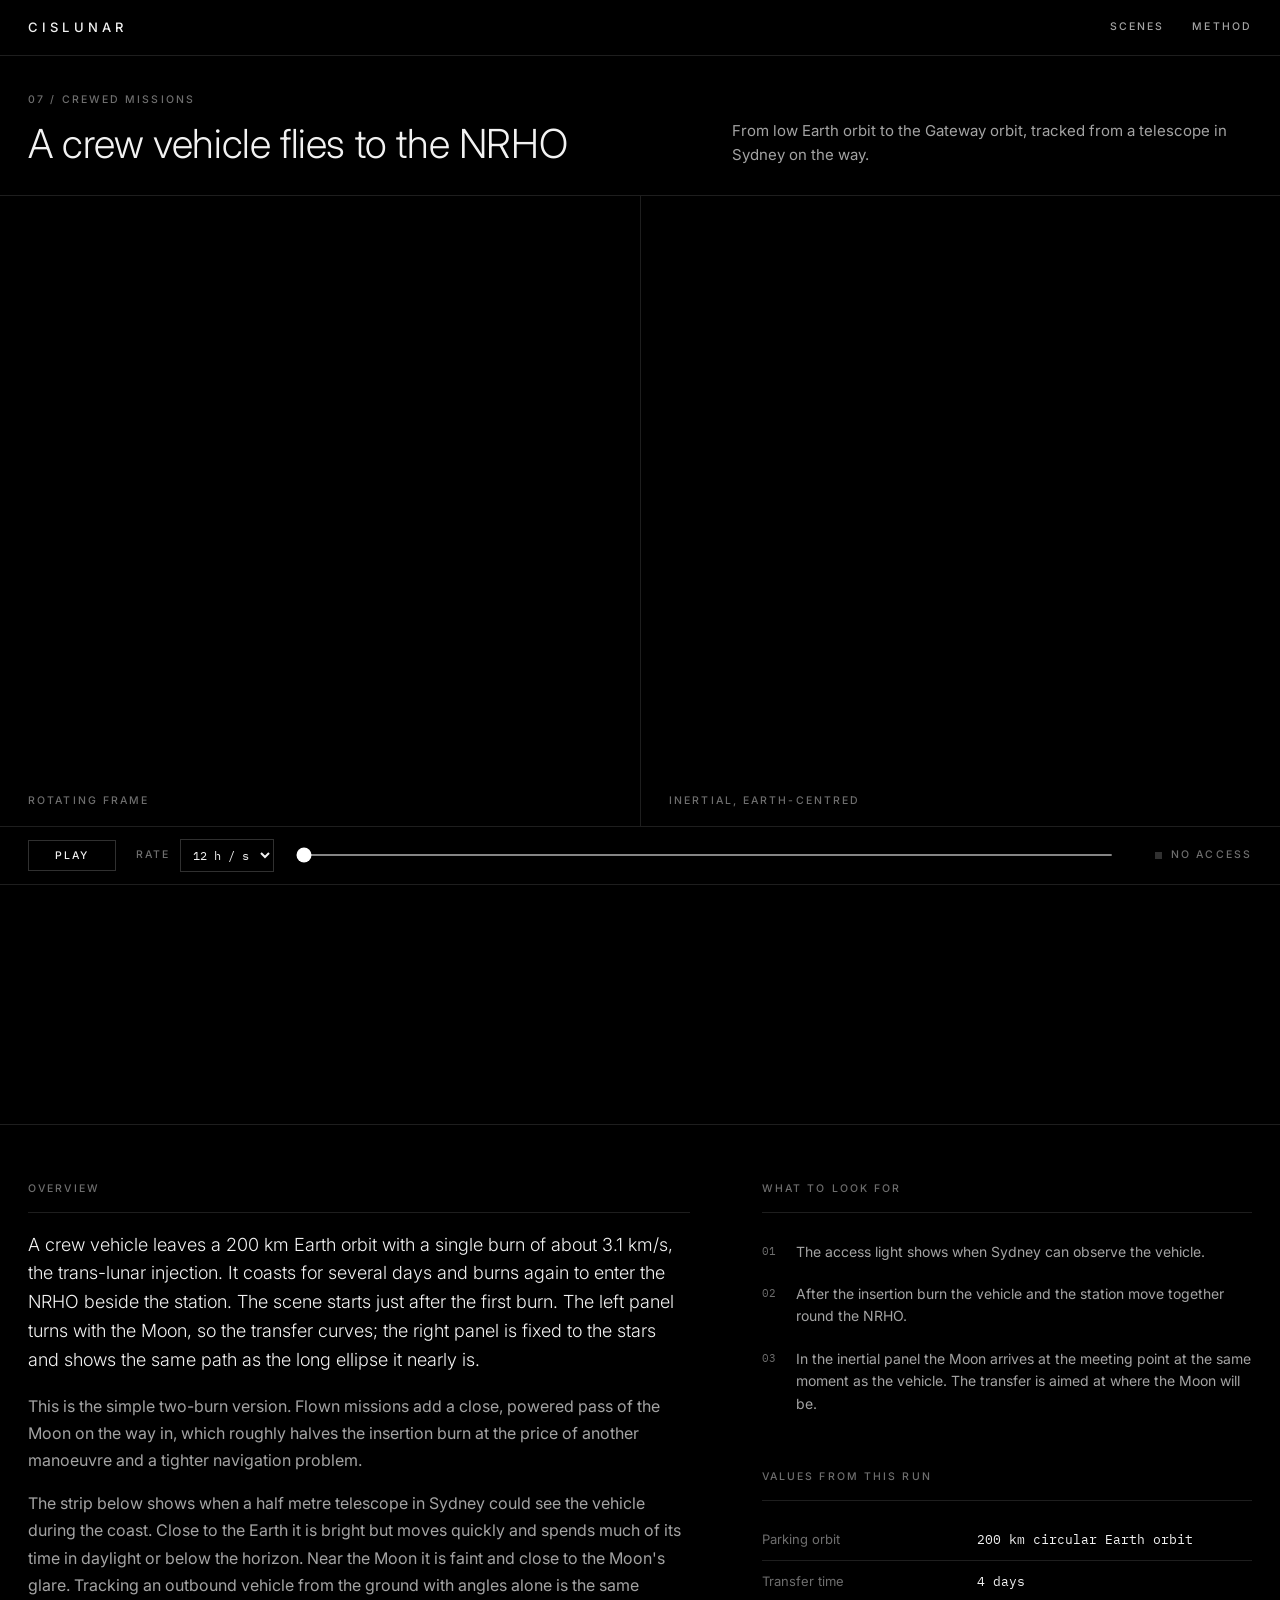
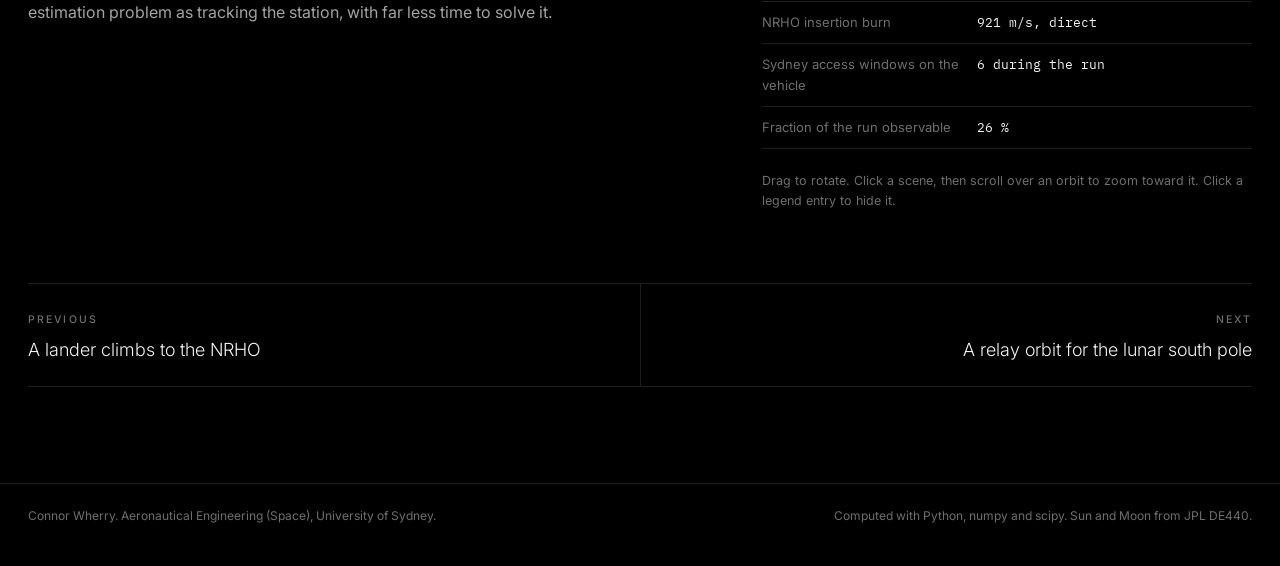
==== site/crew-transfer.html @ cab24c9d "Lander and crew mission examples, results and showcase scenes scripts/artemis_profile.py results: 10" ====
<!DOCTYPE html>
<html lang="en">
<head>
<meta charset="utf-8">
<meta name="viewport" content="width=device-width, initial-scale=1">
<title>A crew vehicle flies to the NRHO | Cislunar</title>
<meta name="description" content="From low Earth orbit to the Gateway orbit, tracked from a telescope in Sydney on the way.">
<link rel="stylesheet" href="assets/showcase.css">

</head>
<body>

<header class="topbar">
  <a class="brand" href="index.html">Cislunar</a>
  <nav class="nav"><a href="index.html#scenes">Scenes</a><a href="index.html#method">Method</a></nav>
</header>
<main>
  <section class="scene-head">
    <div>
      <p class="label">07 / Crewed missions</p>
      <h1>A crew vehicle flies to the NRHO</h1>
    </div>
    <p class="tagline">From low Earth orbit to the Gateway orbit, tracked from a telescope in Sydney on the way.</p>
  </section>
  <section class="stage split"><figure class="view"><figcaption>rotating frame</figcaption><div id="view-3d" class="holder"><div class="plot"></div></div></figure><figure class="view"><figcaption>inertial, Earth-centred</figcaption><div id="view-3d-b" class="holder"><div class="plot"></div></div></figure></section>
  <section class="transport">
    <button id="play-button" class="play" type="button">Play</button>
    <label class="speed"><span class="label">Rate</span>
      <select id="play-speed"><option value="2">2 h / s</option><option value="6">6 h / s</option><option value="12" selected>12 h / s</option><option value="24">1 d / s</option><option value="72">3 d / s</option>
      </select>
    </label>
    <input id="scrubber" type="range" min="0" max="4320" value="0" step="1"
           aria-label="Time">
    <span id="time-readout" class="readout"></span>
    <span id="access-light" class="access-light">no access</span>
  </section>
  <div class="series"><div id="series" class="plot"></div></div>
  <section class="notes">
    <div class="prose"><p class="label">Overview</p><p>A crew vehicle leaves a 200 km Earth orbit with a single burn of about 3.1 km/s, the trans-lunar injection. It coasts for several days and burns again to enter the NRHO beside the station. The scene starts just after the first burn. The left panel turns with the Moon, so the transfer curves; the right panel is fixed to the stars and shows the same path as the long ellipse it nearly is.</p><p>This is the simple two-burn version. Flown missions add a close, powered pass of the Moon on the way in, which roughly halves the insertion burn at the price of another manoeuvre and a tighter navigation problem.</p><p>The strip below shows when a half metre telescope in Sydney could see the vehicle during the coast. Close to the Earth it is bright but moves quickly and spends much of its time in daylight or below the horizon. Near the Moon it is faint and close to the Moon&#x27;s glare. Tracking an outbound vehicle from the ground with angles alone is the same estimation problem as tracking the station, with far less time to solve it.</p></div>
    <div class="side">
      <p class="label">What to look for</p><ol class="look-for"><li><span>The access light shows when Sydney can observe the vehicle.</span></li><li><span>After the insertion burn the vehicle and the station move together round the NRHO.</span></li><li><span>In the inertial panel the Moon arrives at the meeting point at the same moment as the vehicle. The transfer is aimed at where the Moon will be.</span></li></ol>
      <p class="label">Values from this run</p><table class="facts"><tr><th>Parking orbit</th><td>200 km circular Earth orbit</td></tr><tr><th>Transfer time</th><td>4 days</td></tr><tr><th>NRHO insertion burn</th><td>921 m/s, direct</td></tr><tr><th>Sydney access windows on the vehicle</th><td>6 during the run</td></tr><tr><th>Fraction of the run observable</th><td>26 %</td></tr></table>
      <p class="hint">Drag to rotate. Click a scene, then scroll over an orbit to zoom toward it. Click a legend entry to hide it.</p>
    </div>
  </section>
  <nav class="pager">
    <a href="lander-ascent.html"><span class="label">Previous</span>
      <span class="pager-title">A lander climbs to the NRHO</span></a>
    <a href="lunar-relay.html"><span class="label">Next</span>
      <span class="pager-title">A relay orbit for the lunar south pole</span></a>
  </nav>
</main>
<footer class="footer"><span>Connor Wherry. Aeronautical Engineering (Space), University of Sydney.</span><span>Computed with Python, numpy and scipy. Sun and Moon from JPL DE440.</span></footer>
<script type="application/json" id="page-data">{"figures": [{"data": [{"hovertemplate": "Gateway<br>x %{x:.4f}<br>y %{y:.4f}<br>z %{z:.4f} LU<extra><\/extra>", "line": {"color": "#7fb2e5", "width": 2.0}, "meta": {"role": "path", "spacecraft": "Gateway", "stride": 2}, "mode": "lines", "name": "Gateway", "opacity": 0.55, "x": {"dtype": "f8", "bdata": "3jLHwudD8D93fomazkPwPy8nZ2S1Q/A/iflgIJxD8D/DwnfOgkPwP9JQrG5pQ/A/anL/AFBD8D/29nGFNkPwP6KuBPwcQ/A/Umq4ZAND8D+r+42/6ULwPw01hgzQQvA/memhS7ZC8D8t7eF8nELwP2cUR6CCQvA/pjTStWhC8D8KJIS9TkLwP3S5Xbc0QvA/hsxfoxpC8D+nNYuBAELwPwDO4FHmQfA/fW9hFMxB8D/R9A3JsUHwP3I552+XQfA/nRnuCH1B8D9VciOUYkHwP2UhiBFIQfA/XwUdgS1B8D+d/eLiEkHwP0Lq2jb4QPA/PawFfd1A8D9DJWS1wkDwP9s399+nQPA/Vce//IxA8D/Lt74LckDwPyDu9AxXQPA/ClBjADxA8D8JxArmIEDwP3Ix7L0FQPA/ZIAIiOo/8D/UmWBEzz/wP4Zn9fKzP/A/ENTHk5g/8D/bytgmfT/wPyM4KaxhP/A/+Ai6I0Y/8D8+K4yNKj/wP7CNoOkOP/A/3h/4N/M+8D8t0pN41z7wP9yVdKu7PvA/AV2b0J8+8D+JGgnogz7wPz7CvvFnPvA/wEi97Us+8D+OowXcLz7wPwDJmLwTPvA/TLB3j/c98D+DUaNU2z3wP5alHAy/PfA/VKbktaI98D9rTvxRhj3wP2mZZOBpPfA/v4MeYU098D++CivUMD3wP5ksizkUPfA/aeg/kfc88D8oPkrb2jzwP7Yuqxe+PPA/3LtjRqE88D9E6HRnhDzwP4S333pnPPA/GC6lgEo88D9mUcZ4LTzwP70nRGMQPPA/V7gfQPM78D9aC1oP1jvwP9kp9NC4O/A/0h3vhJs78D808ksrfjvwP9qyC8RgO/A/kGwvT0M78D8ULbjMJTvwPxQDpzwIO/A/MP78nuo68D/7LrvzzDrwP/6m4jqvOvA/tXh0dJE68D+St3GgczrwP/93275VOvA/Ws+yzzc68D/90/jSGTrwPzqdrsj7OfA/W0PVsN058D+p322LvznwP2SMeVihOfA/y2T5F4M58D8bhe7JZDnwP44KWm5GOfA/XhM9BSg58D/EvpiOCTnwP/ksbgrrOPA/O3++eMw48D/I14rZrTjwP+FZ1CyPOPA/yymccnA48D/TbOOqUTjwP0hJq9UyOPA/g+b08hM48D/hbMEC9TfwP8oFEgXWN/A/r9vn+bY38D8IGkThlzfwP13tJ7t4N/A/PIOUh1k38D9ICotGOjfwP2+yDPgaN/A/i6wanPs28D99KrYy3DbwPzZf4Lu8NvA/vH6aN5028D8rvuWlfTbwP7NTwwZeNvA/nnY0Wj428D9LXzqgHjbwPzVH1tj+NfA/72gJBN818D8nANUhvzXwP6lJOjKfNfA/XYM6NX818D9H7NYqXzXwP4/EEBM/NfA/eE3p7R418D9ryWG7/jTwP/F7e3veNPA/tak3Lr408D+MmJfTnTTwP2qPnGt9NPA/cNZH9lw08D/ktppzPDTwPzV7luMbNPA//m48Rvsz8D8E342b2jPwPzsZjOO5M/A/wWw4Hpkz8D/nKZRLeDPwPy2ioGtXM/A/RChffjYz8D8QENGDFTPwP6iu93v0MvA/WlrUZtMy8D+qamhEsjLwP1E4tRSRMvA/RR28128y8D+ydH6NTjLwPwKb/TUtMvA/2u060Qsy8D8ezDdf6jHwP++V9d/IMfA/sax1U6cx8D8Ic7m5hTHwP9lMwhJkMfA/UJ+RXkIx8D/c0CidIDHwPzVJic7+MPA/WHG08tww8D+Ms6sJuzDwP2J7cBOZMPA/tzUEEHcw8D+0UGj/VDDwP9I7nuEyMPA/1menthAw8D/XRoV+7i/wPz5MOTnML/A/xuzE5qkv8D9/nimHhy/wP87YaBplL/A/bhSEoEIv8D9yy3wZIC/wP0d5VIX9LvA/s5oM5Nou8D/YraY1uC7wP0oyJHqVLvA/DqmGsXIu8D9wlM/bTy7wPyB4APksLvA/MtkaCQou8D8iPiAM5y3wP9IuEgLELfA/kDTy6qAt8D8T2sHGfS3wP32rgpVaLfA/XzY2Vzct8D+4Cd4LFC3wP/m1e7PwLPA/As0QTs0s8D8q4p7bqSzwPzmKJ1yGLPA/cVusz2Is8D+J7S42PyzwP7PZsI8bLPA/nboz3Pcr8D9vLLkb1CvwP9HMQk6wK/A/7TrSc4wr8D9rF2mMaCvwP3gECZhEK/A/xqWzliAr8D+NoGqI/CrwP46bL23YKvA/FD8ERbQq8D/0NOoPkCrwP5Mo481rKvA/48bwfkcq8D9ovhQjIyrwPzi/ULr+KfA//XqmRNop8D/4pBfCtSnwPwLypTKRKfA/ixhTlmwp8D+i0CDtRynwP+/TEDcjKfA/vN0kdP4o8D/yql6k2SjwPxz6v8e0KPA/aotK3o8o8D+xIADoaijwP2594uRFKPA/x2bz1CAo8D+MozS4+yfwPzz8p47WJ/A/AjtPWLEn8D+6KywVjCfwP/ObQMVmJ/A/7VqOaEEn8D+hORf/GyfwP7sK3Yj2JvA/oaLhBdEm8D921yZ2qybwPxSBrtmFJvA/F3l6MGAm8D/zmox6OibwP+3D5rcUJvA/99KK6O4l8D/MqHoMySXwP/InuCOjJfA/vTRFLn0l8D9OtSMsVyXwP5iRVR0xJfA/YLPcAQsl8D8/BrvZ5CTwP6d38qS+JPA/4PaEY5gk8D8NdXQVciTwPzDlwrpLJPA/JzxyUyUk8D+0cITf/iPwP3p7+17YI/A/A1fZ0bEj8D+//x84iyPwPwl00ZFkI/A/KrTv3j0j8D9WwnwfFyPwP7OielPwIvA/XVvreski8D9h9NCVoiLwP8Z3LaR7IvA/jvECplQi8D+2b1ObLSLwPzsCIYQGIvA/G7ttYN8h8D9WrjswuCHwP/XxjPOQIfA/CJ5jqmkh8D+pzMFUQiHwPwGaqfIaIfA/SSQdhPMg8D/Jix4JzCDwP+Hyr4GkIPA/B37T7Xwg8D/JU4tNVSDwP9Kc2aAtIPA/6oPA5wUg8D/8NUIi3h/wPxLiYFC2H/A/Xrkeco4f8D84732HZh/wPyS5gJA+H/A/z04pjRYf8D8X6nl97h7wPwnHdGHGHvA/5yMcOZ4e8D8lQXIEdh7wP4FhecNNHvA/FsozdiUe8D8hwqMc/R3wPyGTy7bUHfA/3oitRKwd8D9n8UvGgx3wPxkdqTtbHfA/n17HpDId8D/3CqkBCh3wP3F5UFLhHPA/tQPAlrgc8D/GBfrOjxzwPwHeAPtmHPA/Je3WGj4c8D9Sln4uFRzwPw4/+jXsG/A/R09MMcMb8D9ZMXcgmhvwPwpSfQNxG/A/liBh2kcb8D+sDiWlHhvwP3OQy2P1GvA/jhxXFswa8D8eLMq8ohrwP8U6J1d5GvA/q8Zw5U8a8D9/UKlnJhrwP31b0938GfA/bm3xR9MZ8D+tDgamqRnwPyvKE/h/GfA/cS0dPlYZ8D+kyCR4LBnwP4cuLaYCGfA/f/Q4yNgY8D+YskrerhjwP4UDZeiEGPA/pYSK5loY8D8G1r3YMBjwP2iaAb8GGPA/QHdYmdwX8D+7FMVnshfwP8MdSiqIF/A//j/q4F0X8D/VK6iLMxfwP3SUhioJF/A/0y+Ivd4W8D/ntq9EtBbwP17l/7+JFvA/t3l7L18W8D9MNSWTNBbwP1bc/+oJFvA/8zUON98V8D8jDFN3tBXwP9Mr0auJFfA/3WSL1F4V8D8MioTxMxXwPx1xvwIJFfA/yvI+CN4U8D/H6gUCsxTwP8o3F/CHFPA/jrt10lwU8D/UWiSpMRTwP279JXQGFPA/PY59M9sT8D84+y3nrxPwP241Oo+EE/A/DzGlK1kT8D9r5XG8LRPwP/lMo0ECE/A/XGU8u9YS8D9jL0ApqxLwPxWvsYt/EvA/ruuT4lMS8D+m7+ktKBLwP7fItm38EfA/3of9odAR8D9jQcHKpBHwP9oMBeh4EfA/KAXM+UwR8D+ISBkAIRHwP4747/r0EPA/LzpT6sgQ8D+8NUbOnBDwP/EWzKZwEPA/8Qzoc0QQ8D9MSp01GBDwPwkF7+vrD/A/03bglr8P8D/G3HQ2kw/wP3p3r8pmD/A/EIuTUzoP8D89XyTRDQ/wP0k/ZUPhDvA/FXpZqrQO8D8iYgQGiA7wP5BNaVZbDvA/LZaLmy4O8D9umW7VAQ7wP3+4FQTVDfA/QViEJ6gN8D9R4b0/ew3wPxHAxUxODfA/qWSfTiEN8D8OQ05F9AzwPwjT1TDHDPA/OJA5EZoM8D8d+nzmbAzwPxqUo7A/DPA/euWwbxIM8D93eagj5QvwP0Lfjcy3C/A/A6pkaooL8D/jcDD9XAvwPxPP9IQvC/A/yWO1AQIL8D9R0nVz1ArwPwnCOdqmCvA/bN4ENnkK8D8S19qGSwrwP7pfv8wdCvA/TzC2B/AJ8D/nBMM3wgnwP86d6VyUCfA/pL8td2YJ8D9rM5OGOAnwP1PGHYsKCfA/5EnRhNwI8D//k7FzrgjwP+d+wleACPA/RekHMVII8D8utoX/IwjwPy3NP8P1B/A/RBo6fMcH8D/0jXgqmQfwP0cd/81qB/A/08HRZjwH8D/DefT0DQfwP99Ha3jfBvA/kDM68bAG8D/pSGVfggbwP66Y8MJTBvA/XTjgGyUG8D8yQjhq9gXwPzDV/K3HBfA/KBUy55gF8D/BKtwVagXwP31D/zk7BfA/wJGfUwwF8D/cTMFi3QTwPw+xaGeuBPA/kf+ZYX8E8D+YfllRUATwP1x5qzYhBPA/IUCUEfID8D85KBjiwgPwPxeMO6iTA/A/hMsCZGQD8D9dS3IVNQPwP7N1jrwFA/A/2LlbWdYC8D9mjN7rpgLwP0ZnG3R3AvA/uMkW8kcC8D9cONVlGALwPzc9W8/oAfA/v2etLrkB8D/iTNCDiQHwPw6HyM5ZAfA/OraaDyoB8D/zf0tG+gDwP1+P33LKAPA/SpVblZoA8D8tSMStagDwPztkHrw6APA/Y6tuwAoA8D/CynN1tf/vP4G/CVZV/+8/0duoIvX+7z9G0lrblP7vP0phKYA0/u8/K1MeEdT97z8vfkOOc/3vP6DEovcS/e8/2BRGTbL87z90aTePUfzvP7jJgL3w++8/Dkks2I/77z9RB0TfLvvvP+ww0tLN+u8/4/7gsmz67z/stnp/C/rvP36rqTiq+e8/6Dt43kj57z9l1PBw5/jvPzDuHfCF+O8/nA8KXCT47z8rzL+0wvfvP6PESfpg9+8/JKeyLP/27z9BLwVMnfbvPxYmTFg79u8/XWKSUdn17z+FyOI3d/XvP8lKSAsV9e8/QunNy7L07z/7sX55UPTvPwnBZRTu8+8/lkCOnIvz7z/6aAMSKfPvP8WA0HTG8u8/H90AxWPy7z/s4Z8CAfLvP3gBuS2e8e8/y7xXRjvx7z/Bo4dM2PDvPxlVVEB18O8/kX7JIRLw7z8A3fLwru/vP2w83K1L7+8/KXiRWOju7z/veh7xhO7vP/8+j3ch7u8/Ns7v673t7z8xQkxOWu3vP2XEsJ727O8/PY4p3ZLs7z8y6cIJL+zvP+suiSTL6+8/UsmILWfr7z+rMs4kA+vvP7D1ZQqf6u8/n61c3jrq7z9TBr+g1unvP628mVFy6e8/up758A3p7z9ri+t+qejvP/FyfPtE6O8/zla5ZuDn7z/5Sa/Ae+fvP/hwawkX5+8/AAL7QLLm7z8dRWtnTebvP06UyXzo5e8/rVsjgYPl7z+WGYZ0HuXvP8he/1a55O8/i86cKFTk7z/THmzp7uPvP2MYe5mJ4+8/7ZbXOCTj7z8xiY/HvuLvPxvxsEVZ4u8/1+NJs/Ph7z8CimgQjuHvP1ggG10o4e8/R/dvmcLg7z88c3XFXODvP9YMOuH23+8/B1HM7JDf7z9B4TroKt/vP55zlNPE3u8/FdPnrl7e7z+k30N6+N3vP4qOtzWS3e8/dupR4Svd7z+4EyJ9xdzvP3pANwlf3O8/6byghfjb7z9o623ykdvvP7ZErk8r2+8/G1hxncTa7z+Gy8bbXdrvP0Vcvgr32e8/Dd9nKpDZ7z8BQNM6KdnvPxeDEDzC2O8/SsQvLlvY7z/YN0ER9NfvP4oqVeWM1+8//AF8qiXX7z/nPMZgvtbvP3VzRAhX1u8/i1cHoe/V7z8etR8riNXvP4BynqYg1e8/pZCUE7nU7z9yKxNyUdTvP/V5K8Lp0+8/487uA4LT7z99mW43GtPvP1JlvFyy0u8/3Nrpc0rS7z/ovwh94tHvP//3Knh60e8/3IRiZRLR7z/vhsFEqtDvP+A9WhZC0O8/Iwk/2tnP7z99aIKQcc/vP5r8NjkJz+8/lIdv1KDO7z987T5iOM7vP900uOLPze8/xYfuVWfN7z+oNPW7/szvP7iu3xSWzO8/0o7BYC3M7z9HlK6fxMvvP7qlutFby+8/E9L59vLK7z+BUYAPisrvP4mGYhshyu8/HP+0GrjJ7z+ydYwNT8nvP2bS/fPlyO8/CSweznzI7z+byQKcE8jvP0skwV2qx+8/VuhuE0HH7z/P9iG918bvPzln8Fpuxu8/WInw7ATG7z8g5zhzm8XvP85G4O0xxe8/Fa39XMjE7z9iX6jAXsTvPy3m9xj1w+8/Sw8EZovD7z/+8OSnIcPvP0rtst63wu8/mLSGCk7C7z8tSXkr5MHvP6wCpEF6we8/+JEgTRDB7z9eBQlOpsDvPw3Nd0Q8wO8/uL+HMNK/7z90H1QSaL/vP8Ce+On9vu8/BWeRt5O+7z+WHjt7Kb7vP0XvEjW/ve8/Y4025VS97z9tP8SL6rzvP27m2iiAvO8/HAeavBW87z+G0yFHq7vvP0I1k8hAu+8/EdgPQda67z+MNbqwa7rvPw6ktRcBuu8/YWMmdpa57z8YrDHMK7nvP/i//RnBuO8/9fuxX1a47z+n63ad67fvPyhedtOAt+8/S3zbARa37z+V4dIoq7bvP4y3ikhAtu8/hNIyYdW17z8u0fxyarXvP1Q/HH7/tO8/ALzGgpS07z/kIjSBKbTvP9O4nnm+s+8/4FtDbFOz7z93u2FZ6LLvP1GSPEF9su8/8OYZJBKy7z/GUkMCp7HvP5dQBtw7se8/EpK0sdCw7z9WXaSDZbDvPzr2MFL6r+8/rhC7HY+v7z8JT6nmI6/vP4bOaK24ru8/M8Ntck2u7z9yIzQ24q3vPy1lQPl2re8/2FQgvAut7z/t/2t/oKzvPwa8xkM1rO8/Jk3gCcqr7z9GLXbSXqvvP+j6VJ7zqu8/5RVaboiq7z9VbHVDHarvP5GCqx6yqe8/v70XAUep7z+i9e7r26jvP/xgguBwqO8/EeNC4AWo7z/4ycTsmqfvP3wTxAcwp+8/rkUpM8Wm7z+1+Q5xWqbvPww0yMPvpe8/t6fnLYWl7z9LE0iyGqXvPyPcFVSwpO8/py3aFkak7z/l0of+26PvPw8kig9yo+8/o1/WTgij7z996f/BnqLvP7f2T281ou8/BFHhXcyh7z/c9cCVY6HvP2uQFCD7oO8/Tu9HB5Og7z/X5UJXK6DvPzhHqR3En+8/NBgnal2f7z9HcctO957vP3AZdeCRnu8/iXdUNy2e7z/TH4dvyZ3vP/X80almne8/isR/DAWd7z/s9mnEpJzvP+HbMgZGnO8/EGW2D+mb7z9P8LUpjpvvPzWkvqk1m+8/z/5B9N+a7z8BNsp+jZrvPzSaHdI+mu8/c9MCjPSZ7z8XfCpgr5nvP3uajBdwme8/JCRWjTeZ7z+Fk26oBpnvP0Oo0VDemO8/qIijYL+Y7z8LpRaSqpjvP9sFuGygmO8/3oPhNaGY7z/k3B/orJjvP27S4zPDmO8/v55MieOY7z/zwWgoDZnvP53KCTQ/me8/vGKJw3iZ7z/wNiHxuJnvP3Uu8eP+me8/yZvu1Uma7z/3Co4WmZrvPwIRIAvsmu8/Ycq+LUKb7z/ol3ULm5vvP6pqF0L2m+8/6kEMflOc7z/p1D54spzvP11WPvQSne8/zT2bvnSd7z9Vkn6r153vP7VUd5U7nu8/aP13XKCe7z+Bmv3kBZ/vP1heWhdsn+8/Tgce39Kf7z8iPJcqOqDvP5qvaeqhoO8/N4U1EQqh7z/6BE2TcqHvPx4vdmbboe8/7Sm2gUSi7z+B3yTdraLvPxNtx3EXo+8/W0JwOYGj7z8MAKQu66PvP55TgkxVpO8/XSuyjr+k7z/buVDxKaXvP6/c4nCUpe8/yIRICv+l7z/s1bG6aabvP7e3lX/Upu8/FaepVj+n7z/xlNo9qqfvP3+vRjMVqO8/5/A3NYCo7z8xXR9C66jvP4nSkFhWqe8/IFw/d8Gp7z+a8vmcLKrvPyWfqMiXqu8/WfJJ+QKr7z+wxPAtbqvvP284wmXZq+8/3vHzn0Ss7z+og8rbr6zvPxkFmBgbre8/Ls+6VYat7z9UXJyS8a3vP3lEsM5cru8/8FRzCciu7z/Lv2pCM6/vP0BfI3mer+8/lQwxrQmw7z9vBy7edLDvP5VqugvgsO8/C7B7NUux7z+KPxxbtrHvP64HS3whsu8/IiG7mIyy7z9MeiOw97LvP5CJPsJis+8/rQfKzs2z7z8zsIbVOLTvP9cGONajtO8/VCKk0A617z8gfJPEebXvP/7D0LHkte8/i7YomE+27z+n+Gl3urbvP0D1ZE8lt+8/oL3rH5C37z+e7NHo+rfvP0iM7KlluO8/qf0RY9C47z/04RkUO7nvP38F3bylue8/mk01XRC67z9ipv30errvP4DyEYTluu8/IfxOClC77z84Z5KHurvvP7+kuvskvO8/n+amZo+87z8nFDfI+bzvP6nASyBkve8/rCHGbs697z8IBoizOL7vP6rNc+6ivu8/CGJsHw2/7z8tL1VGd7/vPy8dEmPhv+8/5YmHdUvA7z/HQpp9tcDvP0GAL3sfwe8/mOAsbonB7z8iY3hW88HvP+tj+DNdwu8/ppeTBsfC7z/2BzHOMMPvP/0PuIqaw+8/BFkQPATE7z881yHibcTvP4TG1HzXxO8/N6gRDEHF7z+MQMGPqsXvPwKUzAcUxu8/HeUcdH3G7z8+spvU5sbvP6+zMilQx+8/ytnLcbnH7z9HS1GuIsjvP4Bjrd6LyO8/xLDKAvXI7z+X8pMaXsnvP7UY9CXHye8/0EHWJDDK7z8NuiUXmcrvP+D5zfwBy+8/46S61WrL7z/IiNeh08vvP1ycEGE8zO8/o/5RE6XM7z/t9Ye4Dc3vP/funlB2ze8/AXyD297N7z/SUyJZR87vPyNRaMmvzu8/VXJCLBjP7z9H2J2BgM/vP9XFZ8noz+8/MZ+NA1HQ7z9D6fwvudDvPyVJo04h0e8/moNuX4nR7z+SfExi8dHvP7E2K1dZ0u8/0NL4PcHS7z97j6MWKdPvP2PIGeGQ0+8/1PVJnfjT7z/brCJLYNTvP4+ekurH1O8/rpeIey/V7z9AgPP9ltXvPz1bwnH+1e8/MUbk1mXW7z/ueEgtzdbvPzxF3nQ01+8/lhaVrZvX7z/bcVzXAtjvPwv1I/Jp2O8/9Vbb/dDY7z/nZnL6N9nvP08M2eee2e8/bEb/xQXa7z+WLNWUbNrvP5ntSlTT2u8/hc9QBDrb7z91L9ekoNvvP1KBzjUH3O8/mk8nt23c7z8pO9Io1NzvPwb7v4o63e8/M1zh3KDd7z+CQScfB97vP16jglFt3u8/oY/kc9Pe7z9bKT6GOd/vP6CogIif3+8/Q1qdegXg7z+cn4Vca+DvP4LuKi7R4O8/bdF+7zbh7z/T5nKgnOHvPyzh+EAC4u8/x4YC0Wfi7z+YsYFQzeLvPxNPaL8y4+8/BWCoHZjj7z9t+DNr/ePvP1w//adi5O8/0W7208fk7z+W0xHvLOXvPxzNQfmR5e8/Wc148vbl7z+fWKnaW+bvP3UFxrHA5u8/ZXzBdyXn7z/Rd44siufvP9DDH9Du5+8/ij5oYlPo7z+U11rjt+jvP+6P6lIc6e8/7XkKsYDp7z8Tua395OnvP/KBxzhJ6u8/CBpLYq3q7z+n1yt6EevvP9IhXYB16+8/JnDSdNnr7z+8Sn9XPezvPxBKVyih7O8/4hZO5wTt7z8ealeUaO3vP7wMZy/M7e8/oNdwuC/u7z98s2gvk+7vP6mYQpT27u8/B4/y5lnv7z/SrWwnve/vP/kbpVUg8O8/sA+QcYPw7z9NziF75vDvPzysTnJJ8e8/6wwLV6zx7z+pYkspD/LvP44uBOlx8u8/XwAqltTy7z96drEwN/PvP7s9j7iZ8+8/ZxG4Lfzz7z8UuyCQXvTvP5USvt/A9O8/4v2EHCP17z8AcWpGhfXvP+xtY13n9e8/gQRlYUn27z9gUmRSq/bvP9SCVjAN9+8/uc4w+2737z9bfOiy0PfvP1rfclcy+O8/tFjF6JP47z/0VtVm9fjvP6BVmNFW+e8/Vt0DKbj57z+2gw1tGfrvP07rqp16+u8/f8PRutv67z9syHfEPPvvP+HCkrqd++8/Q4gYnf777z94+v5rX/zvP9oHPCfA/O8/HqvFziD97z9D65Figf3vP4TbluLh/e8/PpvKTkL+7z/iVSOnov7vP+JCl+sC/+8/m6UcHGP/7z9Azak4w//vP2SKmqARAPA/bHHamkEA8D/V1A+LcQDwP3rzNXGhAPA/6hFITdEA8D9yekEfAQHwPyt9HecwAfA/uW/XpGAB8D9brWpYkAHwP+KW0gHAAfA/rJIKoe8B8D+RDA42HwLwP+V12MBOAvA/Z0VlQX4C8D8996+3rQLwP+0MtCPdAvA/Tg1thQwD8D+JhNbcOwPwPwwE7ClrA/A/gSKpbJoD8D/NewmlyQPwPwGxCNP4A/A/VWii9icE8D8jTdIPVwTwP9oPlB6GBPA/+2XjIrUE8D8OCrwc5ATwP5e7GQwTBfA/FD/48EEF8D/wXVPLcAXwP3fmJpufBfA/06tuYM4F8D/8hSYb/QXwP95RSssrBvA/NfHVcFoG8D9xSsULiQbwP8FIFJy3BvA/D9y+IeYG8D/y+MCcFAfwP6mYFg1DB/A/F7m7cnEH8D+1XKzNnwfwP5SK5B3OB/A/Tk5gY/wH8D8EuBueKgjwP1bcEs5YCPA/XtRB84YI8D+ovaQNtQjwPyy6Nx3jCPA/SvD2IREJ8D+/it4bPwnwP6W46gptCfA/Z60X75oJ8D++oGHIyAnwP6vOxJb2CfA/bXc9WiQK8D9+38cSUgrwP4xPYMB/CvA/cBQDY60K8D8of6z62grwP9HkWIcIC/A/np4ECTYL8D/PCax/YwvwP7OHS+uQC/A/xn3fS74L8D99VWSh6wvwP0B81usYDPA/dWMyK0YM8D9zgHRfcwzwP4FMmYigDPA/zESdps0M8D9k6ny5+gzwPzTCNMEnDfA/AFXBvVQN8D9aLx+vgQ3wP6LhSpWuDfA/AABBcNsN8D9aIv4/CA7wP1XkfgQ1DvA/TeW/vWEO8D9PyL1rjg7wPxU0dQ67DvA/BdPipecO8D8jUwMyFA/wPxVm07JAD/A/GcFPKG0P8D8CHXWSmQ/wPzI2QPHFD/A/lcytRPIP8D+co7qMHhDwPzmCY8lKEPA/1zKl+nYQ8D9Wg3wgoxDwPwdF5jrPEPA/pEzfSfsQ8D9LcmRNJxHwP3mRckVTEfA/A4kGMn8R8D84Ox0TqxHwP72Ns+jWEfA/eGnGsgIS8D+eulJxLhLwP61wVSRaEvA/aH7Ly4US8D/R2bFnsRLwPyR8BfjcEvA/1WHDfAgT8D+Jiuj1MxPwPxL5cWNfE/A/bbNcxYoT8D+6wqUbthPwPzszSmbhE/A/UBRHpQwU8D9ueJnYNxTwPyN1PgBjFPA/CyMzHI4U8D/PnXQsuRTwPyMEADHkFPA/vHfSKQ8V8D9UHekWOhXwP6AcQfhkFfA/TqDXzY8V8D8E1qmXuhXwP1XutFXlFfA/xxz2BxAW8D/El2quOhbwP5+YD0llFvA/i1vi148W8D+aH+BauhbwP7YmBtLkFvA/nrVRPQ8X8D/iE8CcORfwP96LTvBjF/A/t2r6N44X8D9UAMFzuBfwP1yfn6PiF/A/Tp2TxwwY8D9wUprfNhjwP68ZsetgGPA/rlDV64oY8D/EVwTgtBjwP/aRO8jeGPA/92R4pAgZ8D8iObh0MhnwP3V5+DhcGfA/kpM28YUZ8D+392+drxnwP7wYoj3ZGfA/EWzK0QIa8D+7aeZZLBrwP06M89VVGvA/61DvRX8a8D8/N9epqBrwP3zBqAHSGvA/W3RhTfsa8D8T1/6MJBvwP1lzfsBNG/A/YNXd53Yb8D/QixoDoBvwP8cnMhLJG/A/0zwiFfIb8D/zYOgLGxzwP5IsgvZDHPA/gjrt1Gwc8D/8JyenlRzwP5yULW2+HPA/XSL+Jucc8D+XdZbUDx3wP/w09HU4HfA/lAkVC2Ed8D+6nvaTiR3wPxyilhCyHfA/scPygNod8D+9tQjlAh7wP8gs1jwrHvA/n99YiFMe8D9Ph47Hex7wPyDfdPqjHvA/maQJIcwe8D+il0o79B7wP0N6NUkcH/A/tRDISkQf8D9mIQBAbB/wP/R02yiUH/A/K9ZXBbwf8D8AEnPV4x/wP5X3KpkLIPA/LFh9UDMg8D8vB2j7WiDwPyXa6JmCIPA/tKj9K6og8D+eTKSx0SDwP7uh2ir5IPA//IWelyAh8D9k2e33RyHwPwl+xktvIfA/DVgmk5Yh8D+iTQvOvSHwPwFHc/zkIfA/bS5cHgwi8D8t8MMzMyLwP4x6qDxaIvA/1r0HOYEi8D9UrN8oqCLwP006LgzPIvA/AV7x4vUi8D+pDyetHCPwP3FJzWpDI/A/egfiG2oj8D/WR2PAkCPwP4QKT1i3I/A/clGj490j8D92IF5iBCTwP059fdQqJPA/nW//OVEk8D/qAOKSdyTwP508I9+dJPA//C/BHsQk8D8p6rlR6iTwPx58C3gQJfA/r/izkTYl8D+EdLGeXCXwPxUGAp+CJfA/rMWjkqgl8D9gzZR5ziXwPxE501P0JfA/iiZdIRom8D9dtTDiPybwP9YGTJZlJvA/Bj6tPYsm8D/Ef1LYsCbwP6nyOWbWJvA/D79h5/sm8D8LD8hbISfwP3MOa8NGJ/A/1OpIHmwn8D9z019skSfwP035ra22J/A/Eo8x4tsn8D8kyegJASjwP5bd0SQmKPA/KQTrMkso8D9LdjI0cCjwPxVvpiiVKPA/SStFELoo8D9P6Qzr3ijwPzXp+7gDKfA/rWwQeigp8D8Lt0guTSnwP0INo9VxKfA/47UdcJYp8D8f+bb9uinwP7wgbX7fKfA/IHg+8gMq8D9CTClZKCrwP7PrK7NMKvA/lqZEAHEq8D+iznFAlSrwPx23sXO5KvA/3bQCmt0q8D9FHmOzASvwP0NL0b8lK/A/UZVLv0kr8D9tV9CxbSvwPyHuXZeRK/A/drfyb7Ur8D/9Eo072SvwP8ZhK/r8K/A/XwbMqyAs8D/YZG1QRCzwP7niDehnLPA/Buercoss8D892kXwrizwP1Am2mDSLPA/pzZnxPUs8D8deOsaGS3wP/9YZWQ8LfA/CUnToF8t8D9kuTPQgi3wP8ochfKlLfA/VufFB8kt8D+EjvQP7C3wPzuJDwsPLvA/yk8V+TEu8D/rWwTaVC7wP7oo2613LvA/ujKYdJou8D/S9zkuvS7wP0b3vtrfLvA/wLElegIv8D9DqWwMJS/wPzRhkpFHL/A/UF6VCWov8D+wJnR0jC/wP8VBLdKuL/A/WDi/ItEv8D+IlChm8y/wP8nhZ5wVMPA/4qx7xTcw8D/qg2LhWTDwP032GvB7MPA/w5Sj8Z0w8D9S8frlvzDwP0+fH83hMPA/WDMQpwMx8D9WQ8tzJTHwP31mTzNHMfA/RDWb5Wgx8D9tSa2KijHwP/w9hCKsMfA/Oq8erc0x8D+zOnsq7zHwPzR/mJoQMvA/yBx1/TEy8D+8tA9TUzLwP5rpZpt0MvA/JV951pUy8D9gukUEtzLwP4WhyiTYMvA/B7wGOPky8D+Qsvg9GjPwPwEvnzY7M/A/cNz4IVwz8D8mZwQAfTPwP558wNCdM/A/hcsrlL4z8D+3A0VK3zPwP0DWCvP/M/A/WPV7jiA08D9iFJccQTTwP+/nWp1hNPA/tiXGEII08D+YhNd2ojTwP5y8jc/CNPA/7obnGuM08D/gneNYAzXwP+S8gIkjNfA/kqC9rEM18D/DBpnCYzXwP2GuEcuDNfA/b1cmxqM18D8Rw9WzwzXwP4ezHpTjNfA/L+z/ZgM28D+FMXgsIzbwPx5JhuRCNvA/qvkoj2I28D/yCl8sgjbwP9VFJ7yhNvA/S3SAPsE28D9hYWmz4DbwPznZ4BoAN/A/BqnldB838D8Qn3bBPjfwP7GKkgBeN/A/UDw4Mn038D9ohWZWnDfwP344HG27N/A/KClYdto38D8HLBly+TfwP8YWXmAYOPA/HsAlQTc48D/O/24UVjjwP6CuONp0OPA/ZKaBkpM48D/ywUg9sjjwPyjdjNrQOPA/59RMau848D8Wh4fsDTnwP53SO2EsOfA/aZdoyEo58D9ltgwiaTnwP38RJ26HOfA/oYu2rKU58D+3CLrdwznwP6ltMAHiOfA/W6AYFwA68D+uh3EfHjrwP34LOho8OvA/nxRxB1o68D/gjBXndzrwPwhfJrmVOvA/1HaifbM68D/5wIg00TrwPyEr2N3uOvA/66OPeQw78D/nGq4HKjvwP5yAMohHO/A/gMYb+2Q78D/73mhggjvwP2S9GLifO/A/BFYqAr078D8Qnpw+2jvwP6qLbm33O/A/4RWfjhQ88D+wNC2iMTzwP/3gF6hOPPA/lhReoGs88D8yyv6KiDzwP3L9+GelPPA/26pLN8I88D/Zz/X43jzwP7xq9qz7PPA/wXpMUxg98D8lAPfrND3wP/D79HZRPfA/DnBF9G098D9LX+djij3wP1bN2cWmPfA/wL4bGsM98D/6OKxg3z3wP1RCipn7PfA//uG0xBc+8D8EICviMz7wP1IF7PFPPvA/rpv282s+8D+87Unohz7wP/gG5c6jPvA/u/PGp78+8D82we5y2z7wP3N9WzD3PvA/VTcM4BI/8D+T/v+BLj/wP77jNRZKP/A/PPisnGU/8D9HTmQVgT/wP+74WoCcP/A/FAyQ3bc/8D9unAIt0z/wP4W/sW7uP/A/sYucoglA8D8eGMLIJEDwP8Z8IeE/QPA/c9K561pA8D/AMorodUDwPxK4kdeQQPA/oX3PuKtA8D9sn0KMxkDwP0Q66lHhQPA/wmvFCfxA8D9LUtOzFkHwPw8NE1AxQfA/BbyD3ktB8D/yfyRfZkHwP1569NGAQfA/nc3yNptB8D/InB6OtUHwP78Ld9fPQfA/Jz/7EupB8D9tXKpABELwP7+Jg2AeQvA/Ee6FcjhC8D8csbB2UkLwP1f7Am1sQvA/APZ7VYZC8D8TyxowoELwP1Cl3vy5QvA/NLDGu9NC8D/9F9Js7ULwP6gJABAHQ/A/8bJPpSBD8D9QQsAsOkPwP/zmUKZTQ/A/5tAAEm1D8D+9MM9vhkPwP+o3u7+fQ/A/kRjEAblD8D+OBek10kPwP3gyKVzrQ/A/n9ODdARE8D8JHvh+HUTwP3VHhXs2RPA/VoYqak9E8D/YEedKaETwP9khuh2BRPA/7u6i4plE8D9gsqCZskTwP0mmskLLRPA/agXY3eNE8D8vCxBr/ETwP7bzWeoURfA/0fu0Wy1F8D8EYSC/RUXwP4JhmxReRfA/NDwlXHZF8D+uML2VjkXwPzh/YsGmRfA/x2gU375F8D//LtLu1kXwPzMUm/DuRfA/ZFtu5AZG8D8+SEvKHkbwPxwfMaI2RvA/BCUfbE5G8D+nnxQoZkbwP2LVENZ9RvA/PA0TdpVG8D/njhoIrUbwP7yiJozERvA/wZE2AtxG8D+hpUlq80bwP7EoX8QKR/A/7GV2ECJH8D/1qI5OOUfwPxY+p35QR/A/P3K/oGdH8D8Fk9a0fkfwP6Lu67qVR/A/9tP+sqxH8D+Dkg6dw0fwP3F6GnnaR/A/itwhR/FH8D87CiQHCEjwP5VVILkeSPA/SBEWXTVI8D+okATzS0jwP6kn63piSPA/4CrJ9HhI8D+A751gj0jwP1/LaL6lSPA/8RQpDrxI8D9II95P0kjwPxVOh4PoSPA/p+0jqf5I8D/qWrPAFEnwP2fvNMoqSfA/RQWoxUBJ8D9H9wuzVknwP8kgYJJsSfA/xd2jY4JJ8D/QitYmmEnwPxiF99utSfA/ZioGg8NJ8D8c2QEc2UnwPzbw6abuSfA/R8+9IwRK8D991nySGUrwP5tmJvMuSvA//eC5RURK8D+XpzaKWUrwP/EcnMBuSvA/K6Tp6INK8D/6oB4DmUrwP6l3Og+uSvA/F408DcNK8D+2RiT910rwP5AK8d7sSvA/Pz+isgFL8D/wSzd4FkvwP2aYry8rS/A/8owK2T9L8D95kkd0VEvwP3ESZgFpS/A/4XZlgH1L8D9gKkXxkUvwPxSYBFSmS/A/tCujqLpL8D+FUSDvzkvwP2J2eyfjS/A/zAe0UfdL8D+/c8ltC0zwP8Mou3sfTPA/7JWIezNM8D/fKjFtR0zwP8xXtFBbTPA/cY0RJm9M8D8aPUjtgkzwP57YV6aWTPA/YdI/UapM8D9Rnf/tvUzwP+islnzRTPA/LXUE/eRM8D+vakhv+EzwP4gCYtMLTfA/W7JQKR9N8D9X8BNxMk3wPzAzq6pFTfA/J/IV1lhN8D8EpVPza03wPxTEYwJ/TfA/MchFA5JN8D+4Kvn1pE3wP5Blfdq3TfA/JfPRsMpN8D9pTvZ43U3wP9by6TLwTfA/a1ys3gJO8D+rBz18FU7wP6BxmwsoTvA/1xfHjDpO8D9jeL//TE7wP9sRhGRfTvA/WGMUu3FO8D957G8DhE7wP14tlj2WTvA/rKaGaahO8D+J2UCHuk7wP55HxJbMTvA/FnMQmN5O8D+c3iSL8E7wP18NAXACT/A/DoOkRhRP8D/Yww4PJk/wP21UP8k3T/A//7k1dUlP8D88evESW0/wP1UbcqJsT/A/+SO3I35P8D9XG8CWj0/wPxqJjPugT/A/b/UbUrJP8D//6G2aw0/wP/HsgdTUT/A/64pXAOZP8D8PTe4d90/wP/u9RS0IUPA/zGhdLhlQ8D8b2TQhKlDwP/yaywU7UPA/ADsh3EtQ8D8zRjWkXFDwPx1KB15tUPA/v9SWCX5Q8D+XdOOmjlDwP5647DWfUPA/RDCytq9Q8D92azMpwFDwP5r6b43QUPA/jm5n4+BQ8D+qWBkr8VDwP75KhWQBUfA/FdeqjxFR8D9vkImsIVHwPwYKIbsxUfA/i9dwu0FR8D8mjXitUVHwP3a/N5FhUfA/kwOuZnFR8D8I79otgVHwP9gXvuaQUfA/fBRXkaBR8D/ke6UtsFHwP3LlqLu/UfA//+hgO89R8D/aHs2s3lHwP8Mf7Q/uUfA/84TAZP1R8D8R6EarDFLwPz3jf+MbUvA/DBFrDStS8D+gDAgpOlLwP3pxVjZJUvA/jdtVNVhS8D885wUmZ1LwP2ExZgh2UvA/RVd23IRS8D+n9jWik1LwP7WtpFmiUvA/EhvCArFS8D/S3Y2dv1LwP3qVByrOUvA//+EuqNxS8D/MYwMY61LwP7e7hHn5UvA/CouyzAdT8D+Ac4wRFlPwP0EXEkgkU/A/6RhDcDJT8D+AGx+KQFPwP4HCpZVOU/A/1LHWklxT8D/QjbGBalPwPz37NWJ4U/A/T59jNIZT8D+qHzr4k1PwP2Eiua2hU/A/803gVK9T8D9PSa/tvFPwP8+7JXjKU/A/Pk1D9NdT8D/QpQdi5VPwPypucsHyU/A/W0+DEgBU8D/g8jlVDVTwP6IClokaVPA/9yiXrydU8D+fED3HNFTwP8lkh9BBVPA/DdF1y05U8D9wAQi4W1TwP2GiPZZoVPA/u2AWZnVU8D/E6ZEnglTwPy3rr9qOVPA/DxNwf5tU8D/yD9IVqFTwP8OQ1Z20VPA/3kR6F8FU8D8F3L+CzVTwP2UGpt/ZVPA/lXQsLuZU8D+V11Ju8lTwP83gGKD+VPA/EEJ+wwpV8D+YrYLYFlXwPwnWJd8iVfA/bm5n1y5V8D87KkfBOlXwP0y9xJxGVfA/5tvfaVJV8D+zOpgoXlXwP8iO7dhpVfA/n43fenVV8D8a7W0OgVXwP4FjmJOMVfA/hqdeCphV8D8+cMByo1XwPyZ1vcyuVfA/I25VGLpV8D9+E4hVxVXwP+gdVYTQVfA/dUa8pNtV8D+iRr225lXwP1DYV7rxVfA/xbWLr/xV8D+umViWB1bwPxo/vm4SVvA/gGG8OB1W8D+7vFL0J1bwPwoNgaEyVvA/Dw9HQD1W8D/Uf6TQR1bwP8McmVJSVvA/rqMkxlxW8D/G0kYrZ1bwP6Ro/4FxVvA/QiROyntW8D/+xDIEhlbwP5gKrS+QVvA/NbW8TJpW8D9bhWFbpFbwP/Q7m1uuVvA/SpppTbhW8D8LYswwwlbwP0lVwwXMVvA/czZOzNVW8D9eyGyE31bwPz/OHi7pVvA/qwtkyfJW8D+cRDxW/FbwP2g9p9QFV/A/3LqkRA9X8D8ngjSmGFfwP8xYVvkhV/A/rAQKPitX8D8MTE90NFfwP5D1JZw9V/A/PsiNtUZX8D98i4bAT1fwPxIHEL1YV/A/JgMqq2FX8D9BSNSKalfwP0ufDlxzV/A/jNHYHnxX8D+rqDLThFfwP7HuG3mNV/A/BG6UEJZX8D9t8ZuZnlfwPxJEMhSnV/A/dzFXgK9X8D+DhQret1fwP3oMTC3AV/A//pIbbshX8D8Q5nig0FfwPxPTY8TYV/A/xCfc2eBX8D9CsuHg6FfwPwhBdNnwV/A/8aKTw/hX8D80pz+fAFjwP2odeGwIWPA/hdU8KxBY8D/Yn43bF1jwPxNNan0fWPA/RK7SECdY8D/VlMaVLljwP5DSRQw2WPA/mjlQdD1Y8D92nOXNRFjwPwXOBRlMWPA/hKGwVVNY8D+M6uWDWljwPxZ9paNhWPA/dC3vtGhY8D9Y0MK3b1jwP846IKx2WPA/QEIHkn1Y8D90vHdphFjwP4t/cTKLWPA/BWL07JFY8D+8OgCZmFjwP+fglDafWPA/FyyyxaVY8D889FdGrFjwP6ARhriyWPA/6Vw8HLlY8D8Yr3pxv1jwP4rhQLjFWPA/+M2O8MtY8D91TmQa0ljwP3I9wTXYWPA/uXWlQt5Y8D9u0hBB5FjwPxQvAzHqWPA/hGd8EvBY8D/3V3zl9VjwP/7cAqr7WPA/hdMPYAFZ8D/SGKMHB1nwP4eKvKAMWfA/oQZcKxJZ8D91a4GnF1nwP7aXLBUdWfA/bWpddCJZ8D8BwxPFJ1nwPzKBTwctWfA/GIUQOzJZ8D8pr1ZgN1nwPzHgIXc8WfA/Wvlxf0FZ8D8j3EZ5RlnwP2hqoGRLWfA/X4Z+QVBZ8D+WEuEPVVnwP/bxx89ZWfA/vwczgV5Z8D+ONyIkY1nwP1VllbhnWfA/ZHWMPmxZ8D9hTAe2cFnwP0zPBR91WfA/fuOHeXlZ8D+pbo3FfVnwP9hWFgOCWfA/b4IiMoZZ8D8s2LFSilnwPyI/xGSOWfA/wJ5ZaJJZ8D/O3nFdllnwP2nnDESaWfA/CaEqHJ5Z8D+A9MrloVnwP/PK7aClWfA/5Q2TTalZ8D8up7rrrFnwP/+AZHuwWfA/4IWQ/LNZ8D+yoD5vt1nwP668btO6WfA/ZMUgKb5Z8D+8plRwwVnwP/ZMCqnEWfA/qaRB08dZ8D/FmvruylnwP5AcNfzNWfA/wxfx+tBZ8D9kei7r01nwP8Yy7czWWfA/ky8toNlZ8D/OX+5k3FnwP8+yMBvfWfA/Shj0wuFZ8D9IgDhc5FnwPyzb/ebmWfA/rhlEY+lZ8D/fLAvR61nwPykGUzDuWfA/TJcbgfBZ8D9h0mTD8lnwP9apLvf0WfA/cxB5HPdZ8D9W+UMz+VnwP/ZXjzv7WfA/ICBbNf1Z8D/5Racg/1nwP/y9c/0AWvA//XzAywJa8D8neI2LBFrwP/uk2jwGWvA/U/mn3wda8D9fa/VzCVrwP6bxwvkKWvA/B4MQcQxa8D+3Ft7ZDVrwP0OkKzQPWvA/jiP5fxBa8D/UjEa9EVrwP6fYE+wSWvA/7v9gDBRa8D/r+y0eFVrwPzPGeiEWWvA/tVhHFhda8D+0rZP8F1rwP86/X9QYWvA/84mrnRla8D9vB3dYGlrwP+EzwgQbWvA/QAuNohta8D/aidcxHFrwP1WsobIcWvA/rW/rJB1a8D800bSIHVrwP5TO/d0dWvA/zWXGJB5a8D84lQ5dHlrwP4Fb1oYeWvA/r7cdoh5a8D8dqeSuHlrwP38vK60eWvA/3krxnB5a8D+a+zZ+HlrwP2xC/FAeWvA/YSBBFR5a8D/glgXLHVrwP6OnSXIdWvA/v1QNCx1a8D+eoFCVHFrwPwCOExEcWvA//R9Wfhta8D8EWhjdGlrwP9w/Wi0aWvA/oNUbbxla8D/FH12iGFrwPxUjHscXWvA/s+Re3RZa8D8Wah/lFVrwPw+5X94UWvA/xdcfyRNa8D+1zF+lElrwP7WeH3MRWvA/8FRfMhBa8D/q9h7jDlrwP36MXoUNWvA/3B0eGQxa8D+Ns12eClrwP3JWHRUJWvA/wQ9dfQda8D8J6RzXBVrwPy7sXCIEWvA/byMdXwJa8D9emV2NAFrwP+dYHq3+WfA/Tm1fvvxZ8D8r4iDB+lnwP3HDYrX4WfA/aB0lm/ZZ8D+w/Gdy9FnwP0BuKzvyWfA/aX9v9e9Z8D/QPTSh7VnwP3S3eT7rWfA/qvo/zehZ8D8eFodN5lnwP9cYT7/jWfA/MBKYIuFZ8D/cEWJ33lnwP+gnrb3bWfA/t2R59dhZ8D8C2cYe1lnwP96VlTnTWfA/tKzlRdBZ8D9HL7dDzVnwP68vCjPKWfA/X8DeE8dZ8D8h9DTmw1nwPxTeDKrAWfA/s5FmX71Z8D/PIkIGulnwP5Cln562WfA/eC5/KLNZ8D9f0uCjr1nwP3emxBCsWfA/R8Aqb6hZ8D+xNRO/pFnwP+4cfgChWfA/j4xrM51Z8D9+m9tXmVnwP/pgzm2VWfA/nvRDdZFZ8D9bbjxujVnwP3vmt1iJWfA/oHW2NIVZ8D/DNDgCgVnwPzg9PcF8WfA/qajFcXhZ8D8ZkdETdFnwP+kQYadvWfA//kJ0LGtZ8D92QgujZlnwP78qJgtiWfA/nxfFZF1Z8D83JeivWFnwPwNwj+xTWfA/1RS7Gk9Z8D/bMGs6SlnwP53hn0tFWfA/+0RZTkBZ8D8xeZdCO1nwP9KcWig2WfA/zc6i/zBZ8D9rLnDIK1nwP07bwoImWfA/cvWaLiFZ8D8vnfjLG1nwPzTz21oWWfA/jBhF2xBZ8D+eLjRNC1nwPylXqbAFWfA/RrSkBQBZ8D9raCZM+ljwP2aWLoT0WPA/YWG9re5Y8D/i7NLI6FjwP8Zcb9XiWPA/SNWS09xY8D/+ej3D1ljwP9hyb6TQWPA/IOIod8pY8D987mk7xFjwP/C9MvG9WPA/13aDmLdY8D/pP1wxsVjwPzxAvbuqWPA/PZ+mN6RY8D+5hBilnVjwP9YYEwSXWPA/FoSWVJBY8D9Z76KWiVjwP9mDOMqCWPA/LWtX73tY8D9Hz/8FdVjwP3faMQ5uWPA/arftB2dY8D8mkTPzX1jwPxCTA9BYWPA/6+hdnlFY8D/UvkJeSljwP0dBsg9DWPA/G52ssjtY8D+F/zFHNFjwPxmWQs0sWPA/xY7eRCVY8D/YFwauHVjwP/pfuQgWWPA/Npb4VA5Y8D/v6cOSBljwP+uKG8L+V/A/Sqn/4vZX8D+MdXD17lfwP5AgbvnmV/A/kdv47t5X8D8p2BDW1lfwP1JItq7OV/A/Y17peMZX8D8STao0vlfwP3RH+eG1V/A//YDWgK1X8D9/LUIRpVfwPy6BPJOcV/A/mrDFBpRX8D+18N1ri1fwP812hcKCV/A/lHi8CnpX8D8ZLINEcVfwP8vH2W9oV/A/eoLAjF9X8D9VkzebVlfwP+0xP5tNV/A/MZbXjERX8D9x+ABwO1fwP2CRu0QyV/A/DpoHCylX8D/uS+XCH1fwP9XgVGwWV/A/9pJWBw1X8D/nnOqTA1fwP6A5ERL6VvA/eaTKgfBW8D8sGRfj5lbwP9XT9jXdVvA/8hBqetNW8D9hDXGwyVbwP2YGDNi/VvA/ojk78bVW8D8e5f77q1bwP0BHV/ihVvA/1J5E5pdW8D8HK8fFjVbwP2sr35aDVvA/8t+MWXlW8D/yiNANb1bwPydnqrNkVvA/q7saS1pW8D8ByCHUT1bwPwvOv05FVvA/ERD1ujpW8D+/0MEYMFbwPyRTJmglVvA/stoiqRpW8D9Dq7fbD1bwPxEJ5f8EVvA/vTirFfpV8D9Mfwod71XwPyYiAxbkVfA/G2eVANlV8D9elMHczVXwP4bwh6rCVfA/ksLoabdV8D/jUeQarFXwP0Pmer2gVfA/6sesUZVV8D+VP3rXiVXwP0mW405+VfA/bRXpt3JV8D/QBosSZ1XwP6i0yV5bVfA/lGmlnE9V8D+YcB7MQ1XwPyEVNe03VfA/BaPp/ytV8D9/ZjwEIFXwPzasLfoTVfA/NsG94QdV8D/08uy6+1TwP1GPu4XvVPA/keQpQuNU8D9nQTjw1lTwP+r05o/KVPA/nk42Ib5U8D9vniaksVTwP7M0uBilVPA/KWLrfphU8D/6d8DWi1TwP7vHNyB/VPA/aaNRW3JU8D9uXQ6IZVTwP51IbqZYVPA/NLhxtktU8D/c/xi4PlTwP6tzZKsxVPA/IGhUkCRU8D8pMulmF1TwPxsnIy8KVPA/vJwC6fxT8D886YeU71PwPzZjszHiU/A/tmGFwNRT8D8wPP5Ax1PwP4hKHrO5U/A/D+XlFqxT8D+CZFVsnlPwPw4ibbOQU/A/THct7IJT8D9EvpYWdVPwP2xRqTJnU/A/qYtlQFlT8D8="}, "y": {"dtype": "f8", "bdata": "pO3dtOKDnL93djes5ZGcvys4YqDkn5y/kP1ojt+tnL9yDlVz1rucv3ktLkzJyZy/A5b6FbjXnL/7+b7NouWcv6V/fnCJ85y/db86+2sBnb/UwfNqSg+dv+r8p7wkHZ2/YVJU7foqnb8mDfT5zDidvyPfgN+aRp2//N7ymmRUnb++hUApKmKdv5KsXofrb52/b4pAsqh9nb+7sdemYYudv/UNFGIWmZ2/V+Hj4Mamnb9ywjMgc7Sdv8WZ7hwbwp2/WJ/9077Pnb9KWEhCXt2dv1uUtGT56p2/fmsmOJD4nb9VO4C5Igaev7ikouWwE56/MIlsuTohnr9uCLsxwC6ev+p8aUtBPJ6/9nhRA75Jnr9MyEpWNleev4JqK0GqZJ6/M5DHwBlynr9rmPHRhH+evwIOenHrjJ6/9qQvnE2anr/CN99Oq6eev6rEU4YEtZ6/DGtWP1nCnr+jaK52qc+ev8UWISn13J6/pedxUzzqnr+EY2Lyfveev+YlsgK9BJ+/vdoegfYRn7+RO2RqKx+fv54MPLtbLJ+/9BlecIc5n7+PNICGrkafv2MvVvrQU5+/bNyRyO5gn7+2CePtB26fv1p+92Yce5+/efd6MCyIn784JRdHN5Wfv6unc6c9op+/vgs2Tj+vn78fyAE4PLyfvxo6eGE0yZ+/caI4xyfWn781IuBlFuOfv4q3CToA8J+/ejpOQOX8n7/WLKK64gSgv5RLwGpQC6C/hKLKrrsRoL8VQQmFJBigv2wbw+uKHqC/tgg+4e4koL93wb5jUCugv9fdiHGvMaC/5tPeCAw4oL/n9QEoZj6gv4xwMs29RKC/O0mv9hJLoL9HXLaiZVGgvylbhM+1V6C/s8pUewNeoL9IAWKkTmSgvwQl5UiXaqC/7CkWZ91woL8X0Cv9IHegv8+hWwlifaC/tvHZiaCDoL/j2Nl83Imgv/00jeAVkKC/VKYks0yWoL/yjc/ygJygv68LvJ2yoqC/PfwWsuGooL8x9wsuDq+gvwxNxQ84taC/OgVsVV+7oL8U3Cf9g8Ggv9xAHwWmx6C/s1N3a8XNoL+S41Mu4tOgvzRs10v82aC/DBQjwhPgoL8nqlaPKOagvxmkkLE67KC/2hvuJkryoL+nzYrtVvigv+EVgQNh/qC/3e7pZmgEob+97twVbQqhvz9FcA5vEKG/ibm4Tm4Wob/wp8nUahyhv7//tJ5kIqG/9UCLqlsoob8aeVv2Ty6hvwg3M4BBNKG/vJgeRjA6ob/nRShGHEChv7dqWX4FRqG/dbW57OtLob8fVE+Pz1Ghv/vxHmSwV6G/LLUraY5dob82PHecaWOhv4ebAfxBaaG/9VrJhRdvob89c8s36nShv3NLAxC6eqG/c7ZqDIeAob9P8PkqUYahv7Gbp2kYjKG/O79oxtyRob/iwjA/npehv0Bt8dFcnaG/5uCafBijob+jmRs90aihv8hpYBGHrqG/Y3dU9zm0ob97OeHs6bmhvz917u+Wv6G/Mzti/kDFob9V5CAW6Mqhvz0PDTWM0KG/OJ0HWS3Wob9cr+9/y9uhv5Ojoqdm4aG/phH8zf7mob88yNXwk+yhv9jJBw4m8qG/yEloI7X3ob8bqcsuQf2hv4RzBC7KAqK/O1zjHlAIor/dOjf/0g2ivz0IzcxSE6K/Mdtvhc8Yor9e5egmSR6iv/Vv/66/I6K/b9h4GzMpor8/jRhqoy6iv4IKoJgQNKK/oNbOpHo5or/vfmKM4T6iv0mUFk1FRKK/n6ek5KVJor+CRsRQA0+iv6T3Ko9dVKK/WzeMnbRZor8OdJl5CF+iv6cKAiFZZKK/+EJzkaZpor8fTJjI8G6iv9U4GsQ3dKK/yvufgXt5or/kY87+u36iv4cYSDn5g6K/0JWtLjOJor/FKJ3caY6iv4DrskCdk6K/VsGIWM2Yor/0UrYh+p2iv9MF0Zkjo6K/Pflrvkmoor+/ChiNbK2iv5DMYwOMsqK/aYHbHqi3or9qGAndwLyiv+kodDvWwaK/RO6hN+jGor+eQxXP9suiv5afTv8B0aK/9w/MxQnWor9aNQkgDtuiv7o+fwsP4KK/B+WkhQzlor+nZu6LBuqiv+uCzRv97qK/g3WxMvDzor/c8QbO3/iiv3geOOvL/aK/PJCsh7QCo7+wRcmgmQejvzWi8DN7DKO/M2mCPlkRo78xudu9Mxajv/EGV68KG6O/cxhMEN4fo7/x/w/erSSjv9MW9RV6KaO/j/hKtUIuo7+HfV65BzOjv8+1eR/JN6O/8+Pj5IY8o7+od+EGQUGjv3EItIL3RaO/QVCaVapKo78DJtB8WU+jvx54jvUEVKO/60YLvaxYo78cn3nQUF2jvxeUCS3xYaO/RTroz41mo79SoT+2Jmujv2PONt27b6O/OLbxQU10o79MN5Hh2nijv9gTM7lkfaO/2evxxeqBo7/8NuUEbYajv38+IXPriqO/Cxe3DWaPo790mrTR3JOjv3lhJLxPmKO/aL0Nyr6co7+7sXT4KaGjv6rtWUSRpaO/p8W6qvSpo7/PLJEoVK6jv02u07qvsqO/rWZ1Xge3o7/t9mUQW7ujvz6Akc2qv6O/yKXgkvbDo792fzhdPsijv+2SeimCzKO/ZsyE9MHQo799dzG7/dSjv+k3V3o12aO/HgLJLmndo7/iE1bVmOGjv8vsyWrE5aO/o0bs6+vpo7/CDYFVD+6jv0tZSKQu8qO/WmP+1En2o78ZgVvkYPqjv8AaFM9z/qO/haPYkYICpL9ukVUpjQakvxRVM5KTCqS/T1EWyZUOpL/G0p7KkxKkv3MHaZONFqS/BvYMIIMapL84dR5tdB6kvwQjLXdhIqS/y1vEOkompL9eMWu0Liqkv/FhpOAOLqS/+k7uu+oxpL/z88JCwjWkvwbdl3GVOaS/oB3eRGQ9pL/uRgK5LkGkvzxebMr0RKS/QtN/dbZIpL9Qdpu2c0ykv2puGYosUKS/PS9P7OBTpL8Lb43ZkFekv28cIE48W6S/DlRORuNepL8rVlq+hWKkvyJ8gbIjZqS/xy38Hr1ppL+r1v3/UW2kv0TbtFHicKS//I1KEG50pL8mJOM39Xekv82qncR3e6S/d/uTsvV+pL++sNr9boKkv70WgaLjhaS/DRqRnFOJpL81TA/ovoykv77P+oAlkKS/iUtNY4eTpL+Z3vqK5Jakv68T8vM8mqS/xtQbmpCdpL9iXlt536Ckv8Uyjo0ppKS/8AyM0m6npL+I0yZEr6qkv46LKt7qraS/7UpdnCGxpL/oKn96U7Skv1Y6SnSAt6S/vG9yhai6pL84m6Wpy72kv0dYi9zpwKS/Xf/EGQPEpL9Tl+1cF8ekv6nGmaEmyqS/ocRX4zDNpL8mSq8dNtCkv4+CIUw206S/KvwoajHWpL+pmDlzJ9mkv099wGIY3KS/AAMkNATfpL8WpsPi6uGkvwz292nM5KS/+YQSxajnpL/a1l3vf+qkv65QHeRR7aS/XieNnh7wpL9yTuIZ5vKkv59mSlGo9aS/FKzrP2X4pL+f5OTgHPukv5pNTS/P/aS/qIk0JnwApb86jqLAIwOlv+WQl/nFBaW/ffQLzGIIpb8BNvAy+gqlv0zZLCmMDaW/DVSiqRgQpb+d7SivnxKlv8+9kDQhFaW/1pOhNJ0Xpb/k3hqqExqlv0GZs4+EHKW/JjMa4O8epb9IffSVVSGlvyGT36u1I6W/7MRvHBAmpb9ZgTDiZCilv/U+pPezKqW/RmVEV/0spb+dNYH7QC+lv5izwd5+MaW/U41j+7Yzpb9QA7tL6TWlvwfQEsoVOKW/LQ+scDw6pb+hJL45XTylvwijdh94PqW/HDL5G41Apb+adF8pnEKlv+LtuEGlRKW/QOcKX6hGpb/cVFB7pUilv0y6eZCcSqW/2Q5tmI1Mpb9boQWNeE6lv8f7E2hdUKW/VcZdIzxSpb9Qqp24FFSlv4g0gyHnVaW/YLeyV7NXpb9/LMVUeVmlvyQWSBI5W6W/D2C9ifJcpb8PQJu0pV6lvyoWTIxSYKW/YkwuCvlhpb8ONpQnmWOlv6Xtw90yZaW/EST3JcZmpb9SElv5Umilv9dTEFHZaaW/Xr8qJllrpb9aQ7Fx0mylv87BnSxFbqW/pevcT7Fvpb9/G07UFnGlv+svw7J1cqW/IWUA5M1zpb8hLrxgH3Wlv0UNnyFqdqW/P2xDH653pb+CczVS63ilvxLh8rIheqW/vt7qOVF7pb+7133feXylv6JN/ZubfaW/1qyrZ7Z+pb88ILw6yn+lv1xkUg3XgKW/15mC19yBpb84F1GR24Klvxs6sjLTg6W/qjeKs8OEpb9u7KwLrYWlv2+r3TKPhqW/pQzPIGqHpb+5uiLNPYilvw1AaS8KiaW/DtMhP8+Jpb/SIbrzjIqlv/gcjkRDi6W/zMHnKPKLpb+u4/6XmYylv7n0+Ig5jaW/YMPo8tGNpb+JPs7MYo6lv9JOlg3sjqW/xo8arG2Ppb+sEyGf54+lv3YmXN1ZkKW/vg9qXcSQpb+s09QVJ5Glv+jyEf2BkaW/cCmCCdWRpb9lLHExIJKlv8VmFWtjkqW/BbWPrJ6Spb+YH+vr0ZKlv06UHB/9kqW/kJ4CPCCTpb93HmU4O5Olv7H+9AlOk6W/NelLpliTpb/K+usCW5Olv0l1PxVVk6W/qHCY0kaTpb/IijAwMJOlv/KVKCMRk6W/F0aIoOmSpb+53D2duZKlv4bTHQ6BkqW/oIXi5z+Spb+E1ysf9pGlv5vdfqijkaW/YoFFeEiRpb8yJc6C5JClv8RCS7x3kKW/CfjSGAKQpb9owl6Mg4+lv+kRywr8jqW/iuHWh2uOpb+UUCP30Y2lvxI6M0wvjaW/acpqeoOMpb/tEg91zoulv4+bRS8Qi6W/fvITnEiKpb++OV+ud4mlv7Ky61idiKW/hUdcjrmHpb9xEjJBzIalv9jiy2PVhaW/KsBl6NSEpb+JahjByoOlvy/Z2N+2gqW/ebZ3NpmBpb+o2aC2cYClvza+2lFAf6W/y/iF+QR+pb+9qdyev3ylvxbt8TJwe6W/HkixphZ6pb9QFN7qsnilv8XnEvBEd6W///rApsx1pb8yhC//SXSlv8ADe+m8cqW/2cCUVSVxpb/3E0Izg2+lvxu7G3LWbaW/IyyNAR9spb+b49PQXGqlv+2v/s6PaKW/7fjs6rdmpb+iA04T1WSlv0cyoDbnYqW/YUAwQ+5gpb/xehgn6l6lv5D0P9DaXKW/ibVZLMBapb+75+Momlilv0f+JrNoVqW/+Ng0uCtUpb9I4+ck41Glv/cu4uWOT6W/JIqM5y5Npb/QkBUWw0qlv8W5cF1LSKW/u15VqcdFpb/Cvz3lN0Olv8sBZvybQKW/dhTL2fM9pb8ZoSloPzulv6wP/ZF+OKW/k11+QbE1pb8z/qJg1zKlvw21G9nwL6W/PmlTlP0spb8q8m17/Smlvz7dRnfwJqW/oyxwcNYjpb+rDjFPryClv/SNhPt6HaW/+DkYXTkapb8FyEpb6halv12sKt2NE6W/dqt0ySMQpb8TY5IGrAylvzfLmHomCaW/q65GC5MFpb8MGwOe8QGlvyvI2xdC/qS/pXaDXYT6pL+KRVBTuPakv7zkOd3d8qS/MtPX3vTupL8Iq187/eqkv7w6o9X25qS/u6MOkOHipL/UbKZMvd6kv0GIBe2J2qS/A01bUkfWpL8/Y2ld9dGkv0ujge6TzaS/L+eD5SLJpL9CztshosSkv5pyfoIRwKS/CxDo5XC7pL9WnBkqwLakv15Qliz/saS/7iFhyi2tpL/uLfrfS6ikv5QSXElZo6S/bTn54VWepL8eCrmEQZmkv+Hj9AsclKS/cVZ1UeWOpL9bEG8unYmkv6jBf3tDhKS/se2qENh+pL9BplbFWnmkv2ovSHDLc6S/W4ug5ylupL/E7dgAdmikvwQWv5CvYqS/po9xa9ZcpL+F2Ftk6lakvwFsMk7rUKS/o7Lu+thKpL+k1co7s0Skv651PeF5PqS/SET1uiw4pL+IftSXyzGkv/QY7EVWK6S/Tf52kswkpL9jKdVJLh6kv6d/hjd7F6S/PpMlJrMQpL+QO2Lf1Qmkvw4D/CvjAqS/8Wi809r7o7/L9XCdvPSjv50h5U6I7aO/RArcrD3mo78F+Ql73N6jv/S1DXxk16O/BqhpcdXPo7+bwHwbL8ijvzIxezlxwKO/NtNmiZu4o78DLQfIrbCjv/GZ4bCnqKO/lOMw/oigo7+NrdxoUZijv8eXcKgAkKO/7BITc5aHo7+g5Ht9En+jv/VY6np0dqO/yB4bHbxto79ZzD0U6WSjv9YJ6g77W6O/SV8UuvFSo79xowLBzEmjv/0IQM2LQKO/3YyQhi43o7/VCOSStC2jv3j/SJYdJKO/rLreMmkao7/L/cYIlxCjv9ssF7amBqO/xOPI1pf8or+m+KkEavKiv1nkS9cc6KK/H4zy46/dor+dZ4K9ItOivxj+bfR0yKK/H7aiFqa9or+CxnSvtbKiv8svikejp6K/ilbFZG6cor96cC6KFpGiv/ck3DebhaK/RzPb6vt5or8WFBUdOG6ivy2MNUVPYqK/tyaP1kBWor8Ujf5ADEqiv2eyzPCwPaK/FMmPTi4xor/2qAq/gySiv7y7CqOwF6K/vcdEV7QKor+U6y80jv2hvz0H34098KG/PFzYs8Hiob9KUevwGdWhvyJGBItFx6G/4GP+wkO5ob+FVnPUE6uhv9HSiPW0nKG/oD67ViaOob89L6YiZ3+hv+sZyn12cKG/ETlPhlNhob/WYcVT/VGhvzaO4PZyQqG/cvUxebMyob/UjN3cvSKhv5vKSxyREqG/DIXXKSwCob8EcnfvjfGgv6v7YU614KC/SZitHqHPoL8WQusuUL6gv4lyu0PBrKC/FBZdF/OaoL+dIDZZ5Iigv3ZyVa2TdqC/4Lrtq/9joL8bP8jgJlGgv9NEr8oHPqC/KuzP2qAqoL9UghJ08Bagv46BaOr0AqC/y+keBFndn7+YS5DdKrSfv+fyAqZbip+/KA/sfedfn7+SAHNfyjSfvyNhbxwACZ+/q05EXITcnr/+p5aZUq+ev1pG2x9mgZ6/taG6CLpSnr+OrEY5SSOev7Vo/F4O852/hxGQ7APCnb8g+H0WJJCdv95WWs9oXZ2/BmDaw8spnb+t3JFWRvWcvyisXpvRv5y/y2Z1UmaJnL9CRA7j/FGcv7skpFWNGZy/YCW8TQ/gm7/rsysDeqWbvwfyzzrEaZu/YpqmPuQsm7/x+DvVz+6av+QTWjh8r5q/uMHlCt5umr++k9dN6SyavwhIM1SR6Zm/aIzmtcikmb+pM3FBgV6Zv0f3MuyrFpm/81U9wTjNmL9qVH3OFoKYv7npDhA0NZi/YwqJWX3ml7/yGwY93pWXvwr/rO9AQ5e/lehwK47ulr/cIr4NrZeWv1dWvvKCPpa/p2zZTPPilb+GOxJ434SVvzGj14gmJJW/G/HiFaXAlL9oNbj8NFqUv1/wbCCt8JO/9u5hIuGDk7/4gMUUoROTvxvR3Ca5n5K/sQN5S/Enkr90pm3aDKyRv952qy7KK5G/TvzHQ+KmkL/LE1lXCB2Qv++c7ynTG4+/+BxKrlnyjb9F3BsY5byMv+h/06epeou/3UY2788qir94+cfEdsyIv67UR7G2Xoe/tAw6cKfghb88XSlEaFGEv0+OHQIssIK/fdE/xEn8gL87FKIXpmp+v8ROpSFftnq/uiN2tXvcdr+rLHuw695yvyvubXYggm2/Yucyc8cPZb8f5JtL4+dYvwyzy1Yc9D2/alNRjRn7Qz+Mx5RWMWNbP4v5x05oSGY/EPrG+qmzbj/u/u2ZVHNzPzY8OE/0a3c/Wb/XB4tAez+uC1b9WO9+Pz1lNrTjO4E/NCJ9rhHtgj+sSn/drouEP0IBp5JqGIY/26ORrhWUhz+UZRSnkv+IP3l32hLKW4o/FuAVyqKpiz/d/u+8/OmMP08UpsStHY4/73UM3H9Fjz+AZhQoGDGQPwSYpMs3upA/pFIEynA+kT88Eo4ND76RP1MEtM9YOZI/O1aM+I6wkj8N1m2B7SOTP444fdark5M/TxmUNP3/kz8zfgACEWmUP+8eWSETz5Q/404XPiwylT+UhPoSgpKVP9RJa6o38JU/1yYvmW1Llj9oec4zQqSWPxVuFr/R+pY/CWAenDZPlz+KvDZwiaGXP+6oIknh8Zc/9Y/1vVNAmD/B7+cM9YyYPzeNbzbY15g/AIHfFQ8hmT8VDs93qmiZPzzafi66rpk/MmRwJE3zmT9gflttcTaaPxg/rFU0eJo/4YescKK4mj9MdXulx/eaP+us7jqvNZs/Np944mNymz9WbivC762bP8TL7H1c6Js/9sDvP7MhnD/qy4LA/FmcP4L2Q01BkZw/BbrHz4jHnD+etr7T2vycP/wUp4w+MZ0/gukR27pknT9QboZRVpedP+EKDDkXyZ0/ynBhlQP6nT9LM+goISqePxYITHh1WZ4/X7rozQWInj9XYPY817WePzd1f6Tu4p4/Hb0kslAPnz99FLPkATufP0SSj44GZp8/2ID712KQnz+g+DPBGrqfPyhQcCQy458/bYLgW9YFoD9xsmgHxxmgP007R85sLaA/ZL9aWslAoD9uE6VG3lOgP8K2+x+tZqA/XkyuZTd5oD/AlSOKfougP1CLbfODnaA/jEHV+0ivoD9QU1/yzsCgPxAoSRsX0qA/6P1+sCLjoD/bOwzi8vOgP7CphdaIBKE/NiVuq+UUoT/1FZZ1CiWhP5UEdkH4NKE/27uEE7BEoT9PP4noMlShP4g06LWBY6E/gOftaZ1yoT8lohTshoGhP/ijRx0/kKE/ut4i2MaeoT+rqS/xHq2hP8+iHjdIu6E/Evb+ckPJoT/tN3NoEdehP9h149Wy5KE/XEitdCjyoT8owVH5cv+hP/1IoROTDKI/dY/lbokZoj9XoAmyViaiP7M8wH/7MqI/y5Wodng/oj8xiHExzkuiP1Vw+0b9V6I/+kV4SgZkoj+1l4rL6W+iP8FLY1aoe6I/Uxzec0KHoj+G8pypuJKiP4gjInoLnqI/YaDpZDupoj+OKIHmSLSiP62Pn3g0v6I/lSY7kv7Joj+KVp+np9SiP9gsgSow36I/FD0Tipjpoj9R3xgz4fOiP0Gc+I8K/qI/z/TNCBUIoz+vfnoDARKjP51etuPOG6M/BCkgC38loz+vMUzZES+jP1lT06uHOKM/ujdh3uBBoz/RKMLKHUujP79L8Mg+VKM/ZUsgL0Rdoz/a4c1RLmajP928x4P9bqM/aw07FrJ3oz8esb5YTICjP+H5XZnMiKM/fRijJDORoz/QLqFFgJmjPykO/kW0oaM/hKb7bc+poz88K4EE0rGjP+PxI0+8uaM/OQswko7Boz83XrAQScmjP/PGdgzs0KM/hd0jxnfYoz/GeS597N+jP1IB629K56M/p3qS25Huoz+yZ0n8wvWjP1RqJg3e/KM/QbU4SOMDpD++S47m0gqkP7ASOiCtEaQ/YrVZLHIYpD+MYBtBIh+kP/5Vw5O9JaQ/rVaxWEQspD/qtGXDtjKkP3aGhgYVOaQ/qJLkU18/pD//GoDclUWkPzyGjdC4S6Q/B+l5X8hRpD9jbe+3xFekPzqa2QeuXaQ/W3xpfIRjpD8ishlCSGmkPyVbsoT5bqQ/Iu1Mb5h0pD+H71csJXqkP9qemuWff6Q/Rnk4xAiFpD+etbTwX4qkP12R9ZKlj6Q/An1H0tmUpD/La2DV/JmkPx7dYsIOn6Q/ZOHgvg+kpD/DCt/v/6ikPxRK13nfraQ/xLi7gK6ypD9DUPknbbekP7iPepIbvKQ/rhCq4rnApD9NC3U6SMWkP+zKTbvGyaQ/lxMuhjXOpD81eZm7lNKkPw6pn3vk1qQ/QKbe5STbpD/x+YQZVt+kP3bRUzV446Q/GfGgV4vnpD8d2liej+ukPza7ACeF76Q/tVu4DmzzpD/0/TtyRPekPxQ25m0O+6Q/k7WxHcr+pD/4CzuddwKlP+9cwgcXBqU/SQwteKgJpT8aYAcJLA2lP2YZhtShEKU/sQOI9AkUpT/Ee5eCZBelPxXu65exGqU/EE1rTfEdpT+/f6u7IyGlPwXJ8/pIJKU/6Cc+I2EnpT8NsDhMbCqlPya/Ro1qLaU/5VWC/VswpT+HXL2zQDOlPyjWgsYYNqU/KRQYTOQ4pT/e4n1aozulP6evcQdWPqU/qqhuaPxApT9j1q6SlkOlPyYvLJskRqU/26ShlqZIpT8JLYyZHEulP3nDK7iGTaU/hWeEBuVPpT9cFF+YN1KlP1a0SoF+VKU/jw+d1LlWpT/5tXOl6VilPxbltAYOW6U/emkQCyddpT9dfADFNF+lP1GdykY3YaU/qV6Aoi5jpT8JJQDqGmWlPxcO9i78ZqU/HazcgtJopT8pyf32nWqlP+Ymc5xebKU/rTonhBRupT/b5dW+v2+lP38qDV1gcaU/htwtb/ZypT9xT2wFgnSlP7UA0S8DdqU/2T45/nl3pT9qzVeA5nilP+WFtcVIeqU/n/Wx3aB7pT/V+IPX7nylP/RSOsIyfqU/LkS8rGx/pT96HMqlnIClPxTM/bvCgaU/m3HL/d6CpT/X5YF58YOlP1VFSz36hKU/23ctV/mFpT9LrArV7oalP53PocTah6U/KSOPM72IpT+zrkwvlomlP+G6MsVliqU/0Ul4AiyLpT+CjTP06IulPxlcWqecjKU/FKLCKEeNpT9r0iKF6I2lP8JUEsmAjqU/mPEJARCPpT+kPGQ5lo+lP079XX4TkKU/YpUW3IeQpT8AZpBe85ClP+AysRFWkaU/7YNCAbCRpT9CBfI4AZKlP6HlUcRJkqU/ajPZromSpT8ROOQDwZKlP0LStM7vkqU/lM5yGhaTpT/8PizyM5OlP/fQ1WBJk6U/gyJLcVaTpT+/FU8uW5OlP/YTjKJXk6U/gWaU2EuTpT8jjeLaN5OlPx+F2bMbk6U/txXFbfeSpT9mG9oSy5KlP93RNq2WkqU/yRzjRlqSpT9wz9DpFZKlPxrz25/JkaU/XwzLcnWRpT9XX09sGZGlP7IyBZa1kKU/whF0+UmQpT96DQ+g1o+lP2r8NJNbj6U/wrkw3NiOpT9YYzmETo6lP8WWcpS8jaU/kq3sFSONpT+J+KQRgoylPyL6hZDZi6U/H6BnmymLpT9VfA87coqlP6r8MHiziaU/VqJtW+2IpT9gOFXtH4ilP2kJZjZLh6U/wxQNP2+GpT/jQqYPjIWlP+6XfLChhKU/qFfKKbCDpT8BSLmDt4KlPyTgYsa3gaU/eHXQ+bCApT8xa/slo3+lPzJhzVKOfqU/MGIgiHJ9pT8yEb/NT3ylP1rWZCsme6U/Dgu+qPV5pT91JWhNvnilP1Dj8SCAd6U/QHTbKjt2pT9eo5Zy73SlP0gAh/+cc6U/kgcC2UNypT+qSk8G5HClPyGXqI59b6U/eh06eRBupT9glyLNnGylP2Btc5Eia6U/INwwzaFppT8SGVKHGmilP7B2wcaMZqU/Q4hckvhkpT8oRfTwXWOlP7YrTem8YaU/oGMfghVgpT8B4BbCZ16lP++A06+zXKU/sDTpUflapT+RGOCuOFmlP1iZNM1xV6U/OpNXs6RVpT8vZq5n0VOlPy4dk/D3UaU/p5FUVBhQpT97hDaZMk6lP6O7ccVGTKU/gx8031RKpT/G16DsXEilP+Bn0PNeRqU/LsvQ+lpEpT+ukKUHUUKlP2D2RyBBQKU/SQSnSis+pT8Up6eMDzylP2PKJOztOaU/vHLvbsY3pT8r184amTWlP4p6gPVlM6U/cES4BC0xpT/cmSBO7i6lP4B1WtepLKU/y3/9pV8qpT+hJpi/DyilP8O0rym6JaU/+GjA6V4jpT/ljD0F/iClP6WLkYGXHqU/GAgeZCscpT/x8juyuRmlP4egO3FCF6U/Xt5kpsUUpT95CPdWQxKlP2seKYi7D6U/M9gpPy4NpT/buh+BmwqlP94sKVMDCKU/XopcumUFpT8iOci7wgKlP1+8clwaAKU/dcBaoWz9pD+rMHePufqkP+VStysB+KQ/TtQCe0P1pD/E2zmCgPKkPxAcNUa476Q/1uXFy+rspD9aObYXGOqkPwbYyC5A56Q/v1W5FWPkpD/+KTzRgOGkP7vA/mWZ3qQ/Houn2KzbpD/+D9Ytu9ikPzL8ImrE1aQ/qTIgksjSpD9Z3Fiqx8+kP/p3UbfBzKQ/jemHvbbJpD/BiXPBpsakPx81hceRw6Q/Dlsn1HfApD+uDL7rWL2kP4MLpxI1uqQ/9Nc5TQy3pD+vv8ef3rOkP83rmw6ssKQ/5m77nXStpD/wUiVSOKqkP/imUi/3pqQ/wYy2ObGjpD8wRn51ZqCkP6BC0eYWnaQ/DSzRkcKZpD8h9Jl6aZakPxzhQaULk6Q/n5rZFamPpD9WNmzQQYykP4VE/9jViKQ/dtySM2WFpD/MqCHk74GkP7PzoO51fqQ/dbEAV/d6pD/ngyshdHekP+fTBlHsc6Q/1dhy6l9wpD+ZokrxzmykP/EkZGk5aaQ/nEKQVp9lpD9r2Jq8AGKkPyrISp9dXqQ/eANiArZapD9tlp3pCVekPzeytVhZU6Q/ibddU6RPpD/3QETd6kukPy4tE/osSKQ/GKlvrWpEpD/ZOfr6o0CkP7rGTubYPKQ/+KIEcwk5pD9xl66kNTWkPz7s2n5dMaQ/MXITBYEtpD84jN06oCmkP6k4uiO7JaQ/dBomw9EhpD8/gpkc5B2kP2h3iDPyGaQ/68BiC/wVpD9C7pOnARKkPxZggwsDDqQ/71CUOgAKpD/F3SU4+QWkP3cOkwfuAaQ/O94yrN79oz/qQ1gpy/mjP0Q6UoKz9aM/Gshrupfxoz9oCOzUd+2jP1YyFtVT6aM/MaEpvivloz9K3GGT/+CjP8ae9lfP3KM/Wt8bD5vYoz//1wG8YtSjP4oN1WEm0KM/PFe+A+bLoz9A5uKkocejPwxNZEhZw6M/1X9g8Qy/oz+v4fGivLqjPzZPL2BotqM/6yEsLBCyoz8qN/gJtK2jPxr3n/xTqaM/g1ssB/Ckoz+R9qIsiKCjP4z5BXAcnKM/fDtU1KyXoz+7P4lcOZOjP3Y8nQvCjqM/ICGF5EaKoz/WnDLqx4WjP6oklB9FgaM/7PmUh758oz9ZMB0lNHijPzq0Efulc6M/flBUDBRvoz+5tMNbfmqjPxx7O+zkZaM/XS6UwEdhoz+MT6PbplyjP+BbO0ACWKM/c9Ir8VlToz/xOUHxrU6jPzgmRUP+SaM/7T3+6UpFoz8AQDDok0CjPyoJnEDZO6M/Vpn/9Ro3oz8CGRYLWTKjP5Xel4KTLaM/qHM6X8oooz86mrCj/SOjP+xRqlItH6M/Hd3Ublkaoz8Hxtr6gRWjP8/jY/mmEKM/hl8VbcgLoz8guZFY5gajP2vMeL4AAqM/6dVnoRf9oj+xd/kDK/iiPz++xeg686I/NiViUkfuoj8inGFDUOmiPyyLVL5V5KI/xNfIxVffoj9D6UlcVtqiP4WtYIRR1aI/fJ2TQEnQoj9lwWaTPcuiP8iuW38uxqI/JJXxBhzBoj8xQqUsBryiPwAk8fLstqI/Ok1NXNCxoj9leS9rsKyiPxIRCyKNp6I/BS5Rg2aioj9bn3CRPJ2iP5vt1U4PmKI/x17rvd6Soj9a+hjhqo2iP0uNxLpziKI/9a1RTTmDoj8IwCGb+32iP2L4k6a6eKI/7GAFcnZzoj9k3ND/Lm6iPyMqT1LkaKI/3enWa5Zjoj9Tn7xORV6iPwO2Uv3wWKI/yITpeZlToj99Uc/GPk6iP4hUUObgSKI/cry22n9Doj9ksUqmGz6iP6pYUku0OKI/ItgRzEkzoj+xWcsq3C2iP6kOv2lrKKI/JTMri/cioj9nEUyRgB2iPycFXH4GGKI/4H6TVIkSoj8OBykWCQ2iP3VBUcWFB6I/UvA+ZP8Boj+N9yL1dfyhP+JfLHrp9qE/BFqI9VnxoT/AQWJpx+uhPwuh49cx5qE/HjM0Q5ngoT9453mt/dqhP+/k2Bhf1aE/oIxzh73PoT/7fGr7GMqhP66U3HZxxKE/l/Xm+8a+oT+vB6WMGbmhP+57MCtps6E/L0+h2bWtoT8IzQ2a/6ehP5+Sim5GoqE/gpEqWYqcoT9vEv9by5ahPxy4F3kJkaE/loGCskSLoT9/x0sKfYWhP7ZGfoKyf6E/7iEjHeV5oT+/4kHcFHShPz584MFBbqE/nU0D0GtooT+5JK0Ik2KhP6pA3223XKE/S1SZAdlWoT/AiNnF91ChP/F/nLwTS6E/BVfd5yxFoT/YqJVJQz+hP2WQveNWOaE/NqtLuGczoT/HGzXJdS2hP+KLbRiBJ6E/BC/np4khoT+rxJJ5jxuhP6uaX4+SFaE/fY8765IPoT+IFBOPkAmhP2Ew0XyLA6E/EIFftoP9oD9HPqY9efegP5o7jBRs8aA/ter2PFzroD+CXcq4SeWgP15I6Yk036A/NAQ1shzZoD+jkI0zAtOgPx6W0Q/lzKA/AGjeSMXGoD+nBpDgosCgP38hwdh9uqA/FRlLM1a0oD8dAQbyK66gP3miyBb/p6A/PH1oo8+hoD+myrmZnZugPyJ/j/tolaA/Nky7yjGPoD+Bog0J+IigP6OzVbi7gqA/K3Rh2nx8oD+Dnf1wO3agP9Ov9X33b6A/4vMTA7FpoD/7fCECaGOgP8Mq5nwcXaA/Fasodc5WoD/Ye67sfVCgP8/sO+UqSqA/aiGUYNVDoD+XEnlgfT2gP4WQq+YiN6A/b0Tr9MUwoD9gsvaMZiqgP/M6i7AEJKA/Ex1lYaAdoD+5dz+hORegP6BL1HHQEKA/BH3c1GQKoD9M1Q/M9gOgP5IJSrIM+58/VEaj+ybunz+XW5R3POGfPysihClN1J8/Ek7XFFnHnz+9cPA8YLqfPz38L6VirZ8/dkb0UGCgnz8/jJlDWZOfP470eYBNhp8/iZPtCj15nz+qbUrmJ2yfP8V65BUOX58/HKkNne9Rnz9c4BV/zESfP6YES7+kN58/hPn4YHgqnz/jpGlnRx2fP/3x5NUREJ8/TdSwr9cCnz9mShH4mPWeP+VgSLJV6J4/PzWW4Q3bnj+c+DiJwc2eP6jybKxwwJ4/XIRsThuznj/IKnBywaWeP9SBrhtjmJ4//EZcTQCLnj8JXKwKmX2eP8fJz1YtcJ4/q8L1NL1inj+IpUuoSFWePy4A/bPPR54/D5IzW1I6nj/UTheh0CyeP/5gzohKH54/cSx9FcARnj8KUUZKMQSePyStSiqe9p0/IWCpuAbpnT/yzH/4atudP4Kc6ezKzZ0/ScAAmSbAnT+wdN3/fbKdP4pDliTRpJ0/gAZACiCXnT966e2zaomdPwZtsSSxe50/uWiaX/NtnT+QDbdnMWCdP0joE0BrUp0/tuO766BEnT8XS7ht0jadP2bMEMn/KJ0/onrLACkbnT8d0OwXTg2dP7uwdxFv/5w/NWxt8IvxnD9dwM23pOOcP1Hblmq51Zw/ul3FC8rHnD/9XFSe1rmcP3BlPSXfq5w/fXx4o+OdnD/iIvwb5I+cP8lWvZHggZw/85WvB9lznD/c38SAzWWcP9m37f+9V5w/NicZiKpJnD9OvzQckzucP6ibLL93LZw/CGTrc1gfnD8HTlo9NRGcP50XYR4OA5w/PRTmGeP0mz+rLc4ytOabP4Lj/GuB2Js/LU1UyErKmz/fG7VKELybP4ec/vXRrZs/vrkOzY+fmz+4/cHSSZGbPyiU8wkAg5s/Mkx9dbJ0mz8+mjcYYWabP+uZ+fQLWJs/4w+ZDrNJmz+2a+pnVjubP7bJwAP2LJs/x/Tt5JEemz82aEIOKhCbP4VRjYK+AZs/N5KcRE/zmj+dwTxX3OSaP5QuOb1l1po/VOFbeevHmj8snW2ObbmaPzziNf/rqpo/N+96zmacmj8ZwwH/3Y2aP9wejpNRf5o/LIfijsFwmj8bRsDzLWKaP8ps58SWU5o/GtUWBfxEmj9KIwy3XTaaP67Hg927J5o/RwA5exYZmj9q2uWSbQqaP1o0QyfB+5k/6L4IOxHtmT8O/+zQXd6ZP4VPpeumz5k/WuLljezAmT+AwmG6LrKZP2nVynNto5k/gdzRvKiUmT/UdiaY4IWZP4QidwgVd5k/Wj5xEEZomT9HC8Gyc1mZP+qtEfKdSpk/EjAN0cQ7mT85glxS6CyZPwR9p3gIHpk/vuKURiUPmT/SYMq+PgCZPzeR7ONU8Zg/9/ueuGfimD+UGIQ/d9OYP35PPXuDxJg/gvtqboy1mD80a6wbkqaYP1zin4WUl5g/YZvirpOImD+vyBCaj3mYPxmWxUmIapg/RyqbwH1bmD8IqCoBcEyYP8EvDA5fPZg/x+DW6UoumD+52iCXMx+YP+A+fxgZEJg/gzGGcPsAmD9E28ih2vGXP3Rq2a624pc/aRRJmo/Tlz/QFqhmZcSXPwO5hRY4tZc/Tk1wrAemlz9MMvUq1JaXPy7UoJSdh5c/B67+62N4lz8WS5kzJ2mXP4BG+m3nWZc/H0iqnaRKlz9tEDHFXjuXP3p1FecVLJc/eGPdBcoclz/o3Q0kew2XP+MAK0Qp/pY/TgK4aNTulj8JMzeUfN+WPywAKskh0JY/NvQQCsTAlj8+uGtZY7GWPyYVubn/oZY/vvR2LZmSlj8KYyK3L4OWP0WPN1nDc5Y/Oc0xFlRklj82lovw4VSWP2iKvupsRZY/zXFDB/U1lj+EPZJIeiaWP8gIIrH8FpY/IxppQ3wHlj+Y5NwB+feVP5wI8u5y6JU/XlUcDerYlT+yyc5eXsmVP1mVe+bPuZU/6BmUpj6qlT8O7IihqpqVP3XUydkTi5U/CdHFUXp7lT/cFesL3muVP0gOpwo/XJU/E15mUJ1MlT9M4pTf+DyVP4qynbpRLZU/yCHr46cdlT+av+Zd+w2VPwhZ+SpM/pQ/wPmKTZrulD/y7ALI5d6UP3y+x5wuz5Q/yDs/znS/lD/cdM5euK+UP2292VD5n5Q/ta3EpjeQlD+eI/Jic4CUP49DxIescJQ/mHmcF+NglD88etsUF1GUP5ZD4YFIQZQ/Jh4NYXcxlD/0nb20oyGUP1qjUH/NEZQ/DVwjw/QBlD8hRJKCGfKTP88m+b874pM/mB+zfVvSkz8Dmxq+eMKTP71XiYOTspM/VWdY0Kuikz9ZL+CmwZKTPxFqeAnVgpM/mid4+uVykz+mzjV89GKTP3MdB5EAU5M/yCpBOwpDkz+xZjh9ETOTP5GbQFkWI5M/2u6s0RgTkz8g4s/oGAOTP8lT+6AW85I/IoCA/BHjkj8MArD9CtOSPxDU2aYBw5I/EVFN+vWykj88NVn656KSP/qeS6nXkpI/ng9yCcWCkj92bBkdsHKSP23/jeaYYpI/IngbaH9Skj+D7AykY0KSP+DZrJxFMpI/iyVFVCUikj/kHR/NAhKSPwR7gwneAZI/oV+6C7fxkT/4WQvWjeGRP3RkvWpi0ZE/uuUWzDTBkT9MrV38BLGRPxX91v3SoJE/+obH0p6QkT8RbXN9aICRPz1CHgAwcJE/KAsLXfVfkT/fPnyWuE+RP7XHs655P5E/FgTzpzgvkT8lx3qE9R6RP7VZi0awDpE/3npk8Gj+kD/vYEWEH+6QPwO6bATU3ZA/9awYc4bNkD/v2YbSNr2QP2Fb9CTlrJA/j8adbJGckD9rLL+rO4yQP2AalOTje5A/6JpXGYprkD96NkRMLluQPxT0k3/QSpA/KFqAtXA6kD8ob0LwDiqQP266EjKrGZA/zUQpfUUJkD+yMnunu/GPP2eMDXDo0I8/Lrp2WBGwjz966CJlNo+PP8tNfZpXbo8/dCzw/HRNjz+g0+SQjiyPPyShw1qkC48/dgL0Xrbqjj98dtyhxMmOP5WO4ifPqI4/H/Bq9dWHjj/8VdkO2WaOP5qRkHjYRY4/s4zyNtQkjj9GSmBOzAOOP1LoOcPA4o0/0KDembHBjT9ry6zWnqCNP3HeAX6If40/knA6lG5ejT/XObIdUT2NPxoVxB4wHI0/hAHKmwv7jD94Ix2Z49mMP1fGFRu4uIw/WV0LJomXjD9KhVS+VnaMP2sFR+ggVYw/IdE3qOczjD/ZCHsCqxKMP7j7Y/tq8Ys/hihFlyfQiz8ZP3Da4K6LP8IhNsmWjYs/NObmZ0lsiz8w19G6+EqLP151RcakKYs/8niPjk0Iiz+G0vwX8+aKP8Cs2WaVxYo/Im1xfzSkij+2tQ5m0IKKP+Zl+x5pYYo/5ZuArv4/ij8EtuYYkR6KP5xTdWIg/Yk/nlZzj6zbiT9w5CakNbqJP35n1aS7mIk/DpDDlT53iT/WVTV7vlWJP8z4bVk7NIk/tgKwNLUSiT8MSD0RLPGIP0LpVvOfz4g/KFQ93xCuiD+2RDDZfoyIP6TGbuXpaog/MTY3CFJJiD+uQcdFtyeIP0vqW6IZBog/oIUxInnkhz92voPJ1cKHP1GWjZwvoYc/PmaJn4Z/hz8k4LDW2l2HPw8QPUYsPIc/91xm8noahz9TimTfxviGP9K4bhEQ14Y/5Ge7jFa1hj96doBVmpOGP4ok82/bcYY/ew5I4BlQhj8iMrOqVS6GPzj2Z9OODIY/fCaZXsXqhT/v9HhQ+ciFP5H6OK0qp4U/6jgKeVmFhT+uGh24hWOFP0d1oW6vQYU/fInGoNYfhT/xBLtS+/2EP9ICrYgd3IQ/Ug3KRj26hD9eHj+RWpiEP92gOGx1doQ/4XHi241UhD9h4WfkozKEP7Gz84m3EIQ/JyKw0Mjugz+V3Ma818yDP+kJYVLkqoM/p0mnle6Igz+NtMGK9maDPwLe1zX8RIM/y9QQm/8igz85JJO+AAGDP1vVhKT/3oI/q28LUfy8gj99+kvI9pqCP6D9ag7veII/zIKMJ+VWgj9AFtQX2TSCPzDIZOPKEoI/YC1hjrrwgT+SYOscqM6BPysDJZOTrIE/Yj4v9XyKgT9mxCpHZGiBPwLRN41JRoE/DSt2yywkgT/4JAUGDgKBP0KeA0Ht34A/AgSQgMq9gD9aUsjIpZuAPwIVyh1/eYA/tmiyg1ZXgD/Q+53+KzWAP3QPqZL/EoA/UPHeh6Lhfz/6QRktQp1/P9wPNx3eWH8/4IZtYHYUfz+uAvH+CtB+P8sP9QCci34/Vm6sbilHfj8uE0lQswJ+P60q/K05vn0/3hn2j7x5fT+5gGb+OzV9P2I8fAG48Hw/VGhloTCsfD8kYU/mpWd8P5HFZtgXI3w/Q3nXf4beez/cpczk8Zl7P7a9cA9aVXs/CH3tB78Qez8f7GvWIMx6P49hFIN/h3o/XIMOFttCej+uSYGXM/55P+P/kg+JuXk/Okdphtt0eT/mFykEKzB5P8HD9pB363g/TPf1NMGmeD9qvEn4B2J4P317FONLHXg/k/13/YzYdz+PbpVPy5N3P0pejeEGT3c/P8N/uz8Kdz+P+4vldcV2P6/P0GepgHY/a3NsSto7dj+NiHyVCPd1P+EfHlE0snU/37tthV1tdT/EUYc6hCh1P7ZLhnio43Q/6YqFR8qedD+yaJ+v6Vl0Pza57bgGFXQ/X8yJayHQcz+HcIzPOYtzP2/zDe1PRnM/7CQmzGMBcz/VV+x0dbxyP7Nkd++Ed3I/z6rdQ5Iycj9PEjV6ne1xP1YOk5qmqHE/FZ4Mra1jcT9wT7a5sh5xP+8/pMi12XA/Zx/q4baUcD/lMJsNtk9wP1tNylOzCnA/GMkTeV2Lbz9e/9efUAFvP/6EBCxAd24/qNq7LSztbT9yvh+1FGNtP6ItUdL52Gw/d1lwldtObD91vZwOusRrP3Yo9U2VOms/ibaXY22waj8V1qFfQiZqP71JMFIUnGk/hC1fS+MRaT/k+Elbr4doP+iCC5J4/Wc/Uga+/z5zZz+gI3u0AulmPzzmW8DDXmY/T8Z4M4LUZT/mrekdPkplP8j6xY/3v2Q/nIMkma41ZD+9mRtKY6tjP1gOwbIVIWM/gDQq48WWYj845WvrcwxiP5SDmtsfgmE/xP7Jw8n3YD8n1w20cW1gP0xA8ngvxl8/oQo92nexXj9RmCCsvJxdP4eywA7+h1w/MmRAIjxzWz88BMIGd15aP5A5Z9yuSVk/RgNRw+M0WD/AwJ/bFSBXP641c0VFC1Y/UpTqIHL2VD8AgSSOnOFTP2ocP63EzFI/IgdYnuq3UT/aa4yBDqNQP+gF8u1gHE8/fDl0PaHyTD+sStcx3shKP9BZUgsYn0g/eN8bCk91Rj9stGlug0tEPxAmcXi1IUI/CPvN0MrvPz/4J//8Jpw7P/iz3fV/SDc/GNfQO9b0Mj/gXX6eVEItP9DOHWH5miQ/gCmXgDfnFz8ABZbm5WH6PkB6B6KKbAW/QDjP3QIFHL/Qm5OV3qkmv/C1uhs5US+/sJJIAEj8M7+oNaUh8U84vwB/jHGXozy/6IrLN517QL9ocq7NbKVCvwCFOjo6z0S/WNs6PQX5Rr9QB3qWzSJJvxAMwgWTTEu/wEncSlV2Tb9QdpElFKBPv5DE1Krn5FC/6Nl1TcP5Ub/0Jo/anA5Tv8xmAzJ0I1S/vNm0M0k4Vb8kQYW/G01Wv5TXVbXrYVe/UEgH9bh2WL+gq3leg4tZv2R8jNFKoFq/pJQeLg+1W78oIw5U0MlcvxSoOCOO3l2/fOp6e0jzXr94elie/wNgv5oFWyNZjmC/ElOyvLAYYb/MNUtaBqNhvyYTEuxZLWK/1uDyYau3Yr/aH9mr+kFjv6Lar7lHzGO/5J9he5JWZL/igNjg2uBkvyQM/tkga2W/nku7VmT1Zb9ewPhGpX9mv6JenprjCWe/qIuTQR+UZ7+mGL8rWB5ov9pAB0mOqGi/cqRRicEyab+sRoPc8bxpv7iIgDIfR2q/yCcte0nRar/8N2ymcFtrv04iIKSU5Wu/XKAqZLVvbL9cuGzW0vlsv/q6xursg22/MD4YkQMObr9aG0C5FphuvyJqHFMmIm+/eH6KTjKsb7/AcbNNHRtwv8+sxpQfYHC/omhs9B+lcL9stJFkHupwv0Y0I90aL3G/FB8NVhV0cb94PTvHDblxvzTnmCgE/nG/OAIRcvhCcr8CAI6b6odyv6Tc+ZzazHK/LBw+bsgRc7+oyUMHtFZzv4p081+dm3O/ji81cITgc7+ijvAvaSV0v8qkDJdLanS/CANwnSuvdL+2tQA7CfR0v/RCpGfkOHW/uKQ/G719db+ST7dNk8J1v/ws7/ZmB3a/aJnKDjhMdr+WYSyNBpF2v3/B9mnS1Xa/L2ILnZsad7+iV0seYl93v6sfl+UlpHe/R5/O6ubod7+aIdElpS14v0lVfY5gcni/bkuxHBm3eL/wdErIzvt4v3uhJYmBQHm/0/weVzGFeb+wDRIq3sl5v5Kz2fmHDnq/lCRQvi5Ter9I7E5v0pd6vwTprgRz3Hq/1EpIdhAhe7/FkPK7qmV7v9qHhM1Bqnu/UEjUotXue7+TNLczZjN8v4H2AXjzd3y/QH6IZ328fL8FAB76AwF9v+PxlCeHRX2/kQq/5waKfb+3Pm0yg859v8+/b//7En6/avmVRnFXfr8SkK7/4pt+v5FehyJR4H6/ynTtprskf7/9FK2EIml/v46ykbOFrX+/v+9lK+Xxf7+6zflxIBuAv/jXgWpMPYC/Cigve3ZfgL8ZY+WfnoGAv6bAh9TEo4C/9An5FOnFgL+imBtdC+iAvxRW0agrCoG/Ebr780ksgb8eyns6Zk6Bv1QYMniAcIG/PcL+qJiSgb8qcMHIrrSBv9FTWdPC1oG/qielxNT4gb+MLYOY5BqCvw0u0UryPIK/Gnds1/1egr9X2zE6B4GCv7aw/W4Oo4K/yM+rcRPFgr+Qkhc+FueCv1/TG9AWCYO/FuySIxUrg7/DtFY0EU2Dv/2CQP4Kb4O/cCgpfQKRg7888uis97KDv4KnV4nq1IO/xIhMDtv2g79qTp43yRiEvxIoIwG1OoS/YruwZp5chL/HIhxkhX6Ev8vsOfVpoIS/mRreFUzChL9TH9zBK+SEv5zeBvUIBoW/66swq+Mnhb8USSvgu0mFv5nlx4+Ra4W/Lh3XtWSNhb8C9yhONa+Fv4DkjFQD0YW/EsDRxM7yhb9mzMWalxSGv+qyNtJdNoa/IoPxZiFYhr8gscJU4nmGv9YUdpegm4a/kujWKly9hr9HyK8KFd+Gvw6wyjLLAIe/Yvvwnn4ih7/SY+tKL0SHv8v/gTLdZYe/x0F8UYiHh7/H9qCjMKmHv5xFtiTWyoe/XK2B0Hjsh7+kBMiiGA6IvxB4TZe1L4i/fInVqU9RiL93DiPW5nKIv3gv+Bd7lIi/jmYWawy2iL8Sfj7LmteIv9uPMDQm+Yi/qAOsoa4aib9hjm8PNDyJv4AwOXm2XYm/TjXG2jV/ib9SMdMvsqCJv3YBHHQrwom/s8lbo6Hjib+/80y5FAWKvzIuqbGEJoq/7mopiPFHir9W3oU4W2mKv6n9db7Bioq/RH6wFSWsir/6U+s5hc2Kv0mw2ybi7oq/Zv012DsQi78s2K1JkjGLvzwg9nblUou/Je7AWzV0i7+pkb/zgZWLvxWQojrLtou/aKMZLBHYi7+uuNPDU/mLvyTvfv2SGoy/jZbI1M47jL9ULl1FB12Mv+Bj6Eo8foy/pxEV4W2fjL/APY0DnMCMv3IY+q3G4Yy/Q/sD3O0Cjb9HZ1KJESSNvzUEjLExRY2/uZ5WUE5mjb+DJ1dhZ4eNv5WxMeB8qI2/VHGJyI7Jjb/NugAWneqNv8AAOcSnC46/F9PSzq4sjr913W0xsk2OvyzmqOexbo6/hMwh7a2Pjr++h3U9prCOv1glQNSa0Y6/DcgcrYvyjr8UpqXDeBOPvyQIdBNiNI+/p0cgmEdVj7+2zUFNKXaPv4URby4Hl4+/3JY9N+G3j78D7UFjt9iPv/asD66J+Y+/LrycCSwNkL/beyhHkR2Qv6lsc430LZC/wGdF2lU+kL+9x2UrtU6Qv8hnm34SX5C/BqOs0W1vkL8="}, "z": {"dtype": "f8", "bdata": "laip7HeXxL/JiCP7TpTEv4X+rxQkkcS/lAr9OPeNxL/DVbhnyIrEv4Awj6CXh8S/e5Iu42SExL89GkMvMIHEv8oMeYT5fcS/OVV84sB6xL9ShPhIhnfEvyfQmLdJdMS/rBMILgtxxL9WzvCrym3Ev64j/TCIasS/69rWvENnxL+KXidP/WPEv+O7l+e0YMS/wqLQhWpdxL/5ZHopHlrEv/b1PNLPVsS/WOq/f39TxL+Bd6oxLVDEvyhzo+fYTMS/7VJRoYJJxL/qK1peKkbEv0GyYx7QQsS/sDgT4XM/xL8dsA2mFTzEvySn92y1OMS/p0l1NVM1xL9bYCr/7jHEvzRQusmILsS/5xnIlCArxL8GWvZftifEvyBI5ypKJMS/RrY89dsgxL+REJi+ax3Ev61cmob5GcS/XjnkTIUWxL8L3hURDxPEvz8az9KWD8S/NFWvkRwMxL9TjVVNoAjEv7hXYAUiBcS/t99tuaEBxL9e5htpH/7Dv/HBBxSb+sO/cV3OuRT3w78WOAxajPPDv9FkXfQB8MO/xoldiHXsw7/N36cV5+jDv+cx15tW5cO/wtyFGsThw78pzk2RL97Dv4eEyP+Y2sO/VQ6PZQDXw7+YCTrCZdPDv1ejYRXJz8O/DJedXirMw78dLoWdicjDv0o/r9HmxMO/Ji6y+kHBw7+F6iMYm73Dv+vvmSnyucO//kSpLke2w7/0euYmmrLDvwKt5RHrrsO/xn867zmrw7+zIHi+hqfDv31FMX/Ro8O/hCv4MBqgw786l17TYJzDv4nT9WWlmMO/QLFO6OeUw79yhvlZKJHDv+AthrpmjcO/WAaECaOJw78a8oFG3YXDvzhWDnEVgsO/+xm3iEt+w786pgmNf3rDv8Lkkn2xdsO/rD/fWeFyw7+7oHohD2/Dv7pw8NM6a8O/0pbLcGRnw7/od5b3i2PDv+712mexX8O/QG8iwdRbw7/3vfUC9lfDvz433SwVVMO/pqpgPjJQw793YQc3TUzDvwIeWBZmSMO/8xrZ23xEw7+cChCHkUDDv0cWghekPMO/f92zjLQ4w79gdSnmwjTDv91nZiPPMMO/DLPtQ9ksw79syEFH4SjDvy+M5CznJMO/flRX9Oogw7+86Bqd7BzDv8yArybsGMO/UsSUkOkUw7/1yUna5BDDv54WTQPeDMO/tJwcC9UIw79huzXxyQTDv8U9FbW8AMO/N1o3Vq38wr87sRfUm/jCv+xJMS6I9MK/upX+Y3Lwwr/Gbvl0WuzCv0UWm2BA6MK/rTNcJiTkwr/o07TFBeDCv4FoHD7l28K/zcYJj8LXwr8ZJ/O3ndPCv84jTrh2z8K/nbiPj03Lwr+hQSw9IsfCv4R6l8D0wsK/oX1EGcW+wr8kw6VGk7rCvyggLUhftsK/1sVLHSmywr+AQHLF8K3Cv7h2EEC2qcK/a6iVjHmlwr/3bXCqOqHCvz63Dpn5nMK/t8rdV7aYwr+DRErmcJTCv3sVwEMpkMK/O4Kqb9+Lwr8vInRpk4fCv57ehjBFg8K/r/FLxPR+wr9x5SskonrCv9+Sjk9NdsK/4yDbRfZxwr9VA3gGnW3Cv/j5ypBBacK/ew855ONkwr9ymCYAhGDCv0oy9+MhXMK/SsINj71Xwr99dMwAV1PCv6y6lDjuTsK/TEvHNYNKwr9wIMT3FUbCv7F26n2mQcK/HcyYxzQ9wr8f3yzUwDjCv2WtA6NKNMK/yHJ5M9Ivwr8nqOmEVyvCv1QCr5baJsK/5nAjaFsiwr8fHaD42R3Cv8JofUdWGcK/6+wSVNAUwr/neLcdSBDCvwkRwaO9C8K/ee2E5TAHwr8GeVfioQLCv/JPjJkQ/sG/vz52Cn35wb/4QGc05/TBv/d/sBZP8MG/qlGisLTrwb9WN4wBGOfBv1bcvAh54sG/3hSCxdfdwb+u3Cg3NNnBv6pU/VyO1MG/xsFKNubPwb/hjVvCO8vBvwxFeQCPxsG/N5Ts79/Bwb/cR/2PLr3Bv6NK8t96uMG/CaQR38Szwb8Ad6CMDK/Bv5AA4+dRqsG/cJYc8JSlwb+fpY+k1aDBv/2wfQQUnMG/2U8nD1CXwb+FLMzDiZLBv+ECqyHBjcG/4p4BKPaIwb8f2wzWKITBv02fCCtZf8G/xd4vJod6wb/8lrzGsnXBvwPO5wvccMG/+JDp9AJswb988viAJ2fBvyQJTK9JYsG/4u0Xf2ldwb90upDvhljBv8aH6f+hU8G/VWxUr7pOwb+RegL90EnBvzi/I+jkRMG/qz/nb/Y/wb9K+HqTBTvBv77aC1ISNsG/TczFqhwxwb8ipNOcJCzBv5QpXycqJ8G/aRKRSS0iwb8YAZECLh3BvwGDhVEsGMG/qg6UNSgTwb/yAeGtIQ7Bv0Ggj7kYCcG/thDCVw0Ewb9RXJmH//7AvxpsNUjv+cC/QQe1mNz0wL870TV4x+/Av+FH1OWv6sC/gcGr4JXlwL/3atZneeDAv7NFbXpa28C/zSWIFznWwL8DsD0+FdHAv8RXo+3uy8C/J13NJMbGwL/sys7imsHAv210uSZtvMC/lvOd7zy3wL9ipYs8CrLAv1eokAzVrMC/aty5Xp2nwL9x3xIyY6LAv/4KpoUmncC/LnJ8WOeXwL95352ppZLAv3nSEHhhjcC/sn3awhqIwL9LxP6I0YLAv8w3gMmFfcC/zRVggzd4wL+nRZ615nLAvx5WOV+TbcC//3oufz1owL/DinkU5WLAvyf8FB6KXcC/uuP5mixYwL9u8R+KzFLAvx1ufeppTcC/CjkHuwRIwL9exbD6nELAv5sXbKgyPcC/DsMpw8U3wL8259hJVjLAvystZzvkLMC/9cTAlm8nwL/rYtBa+CHAv/08f4Z+HMC/BQi1GAIXwL8D9VcQgxHAv2auTGwBDMC/OlV2K30GwL9efrZM9gDAv19f2p3Z9r+/VbrxYcHrv78XzGzjo+C/v8cjAiCB1b+/VBtlFVnKv7+M0UXBK7+/vyIkUSH5s7+/oqkwM8Gov79iq4r0g52/v1ofAmNBkr+/8qE2fPmGv7/Cb8Q9rHu/v0hfRKVZcL+/h9pLsAFlv7+e2GxcpFm/v1HXNadBTr+/ftQxjtlCv7+JR+gObDe/vwAZ3Sb5K7+/mZmQ04Agv782gn8SAxW/v7LpIuF/Cb+/vj3wPPf9vr/XO1kjafK+vy7qy5HV5r6/hpCyhTzbvr/vsHP8nc++v4AAcvP5w76/818MaFC4vr8t1J1Xoay+v7h+fb/soL6/KJb+nDKVvr9pXnDtcom+v/wgHq6tfb6/HSVP3OJxvr/Zp0Z1Ema+vwvUQ3Y8Wr6/RrqB3GBOvr+nSDelf0K+v5pCl82YNr6/fDjQUqwqvr85fwwyuh6+v8EncmjCEr6/dvYi88QGvr97WjzPwfq9v/Nk1/m47r2/IsAIcKrivb9/puAulta9v6nZajN8yr2/R5muely+vb/Rma4BN7K9v0D7aMULpr2/qT/XwtqZvb+9Qe72o429vzIrnl5ngb2/FGvS9iR1vb/6q3G83Gi9vyrKXayOXL2/nMlzwzpQvb/py4v+4EO9vxwGeVqBN72/bLYJ1Bsrvb/iGQdosB69v9dhNRM/Er2/0qhT0scFvb8O4xuiSvm8v9baQn/H7Ly/xSN4Zj7gvL+oDmZUr9O8v0SesUUax7y/+3v6Nn+6vL9T7Nok3q28v1zD5ws3oby/9Viw6ImUvL/ofL631oe8v+1qlnUde7y/hr62Hl5uvL+3ZpivmGG8v5qZriTNVLy/0sdmevtHvL/ZjyitIzu8vyOxVblFLry/Kf9Jm2EhvL8+VFtPdxS8v06E2dGGB7y/aU8OH5D6u78yVD0zk+27vyACpAqQ4Lu/nYt5oYbTu7/01+7zdsa7vyZ1Lv5gubu/g4lcvESsu78sxZYqIp+7v2RT9ET5kbu/rsuFB8qEu7/VIlVulHe7v7mbZXVYaru/9LezGBZdu79dKDVUzU+7v0+92CN+Qru/1VaGgyg1u7+g1B5vzCe7v8wFfOJpGru/iJhw2QANu796CchPkf+6v5+SRkEb8rq/DxWpqZ7kur+RDqWEG9e6vzOH6M2Rybq/Tv4ZgQG8ur+fWNiZaq66vz3OuhPNoLq/Q9hQ6iiTur9IHiIZfoW6v5xjrpvMd7q/RXRtbRRqur++Ec+JVVy6v4DfOuyPTrq/Q08QkMNAur8EjaZw8DK6v8lqTIkWJbq/LUxI1TUXur+aEdhPTgm6v04DMfRf+7m/G7x/vWrtub/ZE+imbt+5v6IJhatr0bm/wK1oxmHDub9WC5zyULW5v74RHys5p7m/r33oahqZub/+weWs9Iq5vzjw+uvHfLm/2qACI5Ruub9B281MWWC5v139I2QXUrm/AaPCY85Dub/9jF1GfjW5v92HngYnJ7m/WFIln8gYub95g4cKYwq5v3RwUEP2+7i/5g4BRILtuL8O2Q8HB9+4v5a46IaE0Li/UOfsvfrBuL8a03KmabO4v2oBxjrRpLi/evImdTGWuL8EBMtPioe4v6JT3MTbeLi/t6B5ziVquL/6LbZmaFu4v46imYejTLi/rOofK9c9uL/hFzlLAy+4v9tAyeEnILi/v2Co6EQRuL8PNqJZWgK4vx4hdi5o87e/CQLXYG7kt784FmvqbNW3v2vVy8Rjxre/PM6F6VK3t79AghhSOqi3v5FB9vcZmbe/4wWE1PGJt78ZTRnhwXq3v1fz/xaKa7e/hgx0b0pct79svaPjAk23vx4Ur2yzPbe/AOCnA1wut783iZGh/B63v2/mYD+VD7e/kA381SUAt782MTpervC2vwJz49Au4ba/CrewJqfRtr9yd0tYF8K2v1OXTV5/sra/9zRBMd+itr9Xe6DJNpO2v+xy1R+Gg7a/yNE5LM1ztr/myhbnC2S2v8/cpEhCVLa/bZ8LSXBEtr8mkWHglTS2vyTjqwazJLa/20Tes8cUtr/Frtrf0wS2v0YscYLX9LW/xqRfk9Lktb/so1EKxdS1vxEh4N6uxLW/wEWRCJC0tb94M9h+aKS1v3HIFDk4lLW/j2OTLv+Dtb9np4xWvXO1v188JahyY7W/5JFtGh9Ttb+5nGGkwkK1vzeR6DxdMrW/V6nU2u4htb8T3uJ0dxG1v8uiugH3ALW/85/td23wtL9/bPfN2t+0vzRGPfo+z7S/uMgN85m+tL9qo6Cu6620v/9NFiM0nbS/1bt3RnOMtL/+DbYOqXu0v/hDqnHVarS/FOsUZfhZtL+CzJ3eEUm0vwCa09MhOLS/G5krOigntL8STQEHJRa0v0Mfli8YBbS/HQYRqQH0s7+sKn5o4eKzv46MzmK30bO/d6TXjIPAs78cBVPbRa+zv5b63UL+nbO/6yP5t6yMs7/RDQgvUXuzv/7RUJzrabO/46v783tYs7/ZjhIqAkezv2C6gDJ+NbO/bUwSAfAjs7+k0XOJVxKzv4PTMb+0ALO/gGS4lQfvsr/qqVIAUN2yv8BjKvKNy7K/MHJHXsG5sr/jWI836qeyvwHAxHAIlrK/2fKG/BuEsr8nXFHNJHKyvwQAe9UiYLK/S/M1BxZOsr+S0I5U/juyv5oqbK/bKbK/JfyNCa4Xsr9IFY1UdQWyvyCB2oEx87G/ouy+guLgsb9KD1pIiM6xv0cJosMivLG/kcFi5bGpsb+uQD2eNZexvygIp96thLG/pGbplhpysb98yCC3e1+xv9MEPC/RTLG/Eaf77ho6sb+tNPHlWCexvz9vfgOLFLG/u5LUNrEBsb/Kj/Nuy+6wvztCqZrZ27C/W6OQqNvIsL9D+BCH0bWwv/f7XCS7orC/SAVybpiPsL9gJxdTaXywv5hH3L8tabC/LDsZouVVsL8B2OzmkEKwv24BPHsvL7C/erCwS8EbsL/M9rhERgiwvwD4C6V86a+/uuoVwlLCr7+HL/i3Dpuvv20Hm12wc6+/qlZkiTdMr79/ZDURpCSvv0aOaMr1/K6/zO3OiSzVrr+g8q0jSK2uvwTuvGtIha6/apEiNS1drr/bXnJS9jSuv4X/qZWjDK6/eJcu0DTkrb+2CsrSqbutv1ArqG0Ck62/HNpTcD5qrb9OFrSpXUGtv137COhfGK2/yqzo+ETvrL9bLzypDMasv3AvPMW2nKy/3bNtGENzrL/vvJ5tsUmsvzfP4o4BIKy/iGmPRTP2q7/zZThaRsyrvxFFrJQ6oqu/R1/wuw94q7889zyWxU2rv39G+ehbI6u/8WO3eNL4qr89FDAJKc6qv85/Pl1fo6q/cs3bNnV4qr/eoBpXak2qv0V8In4+Iqq/fwQra/H2qb/HJnfcgsupv3ofUI/yn6m/GmEAQEB0qb/VWs6pa0ipv8cd94Z0HKm/4dmokFrwqL/7N/1+HcSov92V8wi9l6i/sxVr5DhrqL8siBzGkD6ov0culGHEEai/RlEradPkp7/orwGOvbenv7S/9n+Ciqe/B8Gi7SFdp78TpU+Emy+nv0rE8e/uAae/TmQg2xvUpr9vCg7vIaamv1OXgNMAeKa/UTPJLrhJpr+LALylRxumvxeVp9uu7KW/3TtMcu29pb9e+tIJA4+lv7BZxEDvX6W/OfH+s7Ewpb88sa3+SQGlv7PrPbq30aS/0BlVfvqhpL8lX8bgEXKkv57Fh3X9QaS/ATGnzrwRpL+mCT98T+Gjv+2bagy1sKO/BC06C+1/o7/KwqYC906jvy6dhXrSHaO/ll57+H7sor+P4e7/+7qiv+m6+xFJiaK/aXZkrWVXor97c4ROUSWiv5h1QW8L86G/gtr8hpPAob9YgIQK6Y2hv6FdA2wLW6G/n8nxGvonob+8cwWEtPSgvz0IIRE6waC/9IBDKYqNoL/7MXcwpFmgv7zIwIeHJaC/+IgbGmfin7/lsUU2T3mfv8A5FBPGD5+/bjQCWcqlnr9Tis2pWjuev1C7UqB10J2/VYBo0Bllnb8fzrvGRfmcv68qrAj4jJy/sFcoFC8gnL8Pootf6bKbvx5DfFklRZu/NBzLaOHWmr/M8VTsG2iav1VK5TrT+Jm/kGQbowWJmb9rVlNrsRiZv8hdkdHUp5i/FIhxC242mL9CTxxGe8SXvxoLQab6UZe/1ssWSOrelr+YlWQ/SGuWv5fBk5cS95W/KD7MU0eClb92+xxv5AyVv30Hs9znlpS/f6MhiE8glL/EwrxVGamTv13rCCNDMZO/octHx8q4kr/h1h8Urj+Sv2pPZ9bqxZG/ldYX135Lkb+7YW/cZ9CQv9KRRqujVJC/jVtNEWCwj7/wtUt3FbaOv2MqMB9juo2/EN1ErUS9jL8St3fZtb6Lv6dca3ayvoq/OO+4eTa9ib/sTJYFPrqIvwAmJ3TFtYe/PZ6xZMmvhr9pwRjLRqiFv9y9AAI7n4S/pNML4KOUg78+rNDQf4iCv8v4G/LNeoG/Z7VsNo5rgL+bjgcbg7V+v5bEjyjUkHy/Wu+emhZper+08qjHVD54vyA6KvacEHa/fHZPGQLgc79KRGqxnKxxvzLTl68X7W6/FqGZ/ex7ar+3DT/iGQZmvwxfKDsVjGG/gola/+AcWr9ync/muRtRv1J2Y6fHLEC/MDxayuoiDj+lWLp2gPBDP7kGlAsc/FI/MiGcDRL5Wz8YoJHwZXViPwKocdAH5mY/2BGfi0lLaz/lZf62Y6FvP04P0E/n8XE/yCTBeJAGdD9DB04gdgt2P7Q31gnN/Hc/AZaWDCfWeT9fBBF8apJ7P+pzrUPVK30/arq7rxKcfj8O0qCLa9x/P0ESTVwLc4A/gVPVnlXZgD9L2urBVR6BPwcXEuEKQIE/ys9RM249gT+Nx9thlBaBP+j5QtmqzIA/EN2419FhgD+5N0MQu7F/P8AErLEaan4/942yYo/zfD/rIAZgxlR7PwMfVZ4BlHk/gMTF4+u2dz9iyF8khsJ1P+4n23gmu3M/bt6+54GkcT8wJHS1dwNvPzI78n/vqmo/sZ0DXdVDZj++Lkq319FhP1JSnEkNsFo/5CoEBduxUT8FZ15Vo1pBP4CN7deeg/a+zNXV6L3CQr+6ntZTOWZSv6U7vtGhZlu/WY2WxXowYr8rd/Tl7almvwQq+e0cH2u/BkcwcJSPb79gbJJce/1xv6mbwCd8MHS/auKRhK5gdr+/kJjN+o14v06b88dOuHq/Zy1cyJzffL8NqB/72gN/v9DZnGSBkoC/J2DUKoihgb9TWnsHAa+Cv8Xc4CjsuoO/Eh+5jErFhL8PXHfeHc6Fv0LwqVpo1Ya/7w6ftizbh7/qsJwLbt+Iv+H/KcUv4om/idDpkXXjir/jjrBWQ+OLv3i/dSOd4Yy/N0/kKYfejb93BUa1BdqOv27nniMd1I+/TLzk72hmkL+h7zcuFOKQv3S34ocSXZG/NQfwN2bXkb+Wo9F3EVGSv2gFEX4WypK/Qgs1fXdCk78Rk9WiNrqTvz301BZWMZS/KDi8+tenlL9bfjRpvh2Vv/H7mHULk5W/fF+fK8EHlr/s9RKP4XuWv5kkn5tu75a/3UepRGpil7/mszV11tSXv7ou1w+1Rpi/gZKn7ge4mL+hE0jj0CiZv7t057YRmZm//GdOKswImr/ClfD1AXiavypBAcq05pq/tXaLTuZUm78yII0jmMKbv4FHFOHLL5y/MN5dF4OcnL8io/ZOvwidv0ns3AiCdJ2/3T+jvszfnb8osJPioEqev5K/09//tJ6/kIiIGusen79k2/rvY4ifv7xVu7Zr8Z+/NGZj3wEtoL/X/NSoFmGgv5+JUtn0lKC/Fn1nD53IoL/eA5zmD/ygv6wthvdNL6G/s8fa11diob8z5X0aLpWhv5BHk0/Rx6G/KVSOBEL6ob/SwkHEgCyiv8j77haOXqK/bCVVgmqQor/F4L+JFsKiv/SwFa6S86K/RAvmbd8ko78wDndF/VWjv+790q7shqO/A17VIa63o7/xuTcUQuijv7AhnvmoGKS/f1ejQ+NIpL+ZseRh8Xikv2GwDcLTqKS/1Ujjz4rYpL9a5E71Fgilv14WaZp4N6W/eRiEJbBmpb+I+TX7vZWlvyuIYn6ixKW/jf9EEF7zpb+hc3kQ8SGmv7//Bd1bUKa/0bhj0p5+pr+NZIdLuqymv2326aGu2qa/YNSQLXwIp78E5BVFIzanv2Jnrz2kY6e/dKM3a/+Qp7/iUTQgNb6nv77k3a1F66e/7pkmZDEYqL9kYMGR+ESov1CQKISbcai/qHekhxqeqL/Qu1HndcqovzOSJ+2t9qi/kND94cIiqb9Y1pINtU6pvzVQkbaEeqm/idaVIjKmqb98ZzSWvdGpv5m+/VQn/am/zYqEoW8oqr8+g2K9llOqvyRcPemcfqq/DpzLZIKpqr8oU9luR9Sqv/C0TEXs/qq/fpUqJXEpq783y5pK1lOrv+917PAbfqu/9CuaUkKoq7/ICU6pSdKrv4+t5S0y/Ku/bxh2GPwlrL+0eE+gp0+svzXdAPw0eay/m9JbYaSirL+46ncF9susv8Authwq9ay/+3zE2kAerb+b0qByOketv0uCnBYXcK2/I1hf+NaYrb+jq+pIesGtv0dgnDgB6q2/7dQx92sSrr+qu8qzujquv6Tq65ztYq6/bBiC4ASLrr/2iOSrALOuvwas1yvh2q6/rKyPjKYCr78t8rL5UCqvv8mSXJ7gUa+/tLgepVV5r7/k+QQ4sKCvv6WiloDwx6+/8vPYpxbvr7/EqihrEQuwvym+A5qKHrC/wsJD9PYxsL9sA3KNVkWwvxgI3HipWLC/KpCUye9rsL/wjHSSKX+wvzsSHOZWkrC/p0Pz1nelsL/FPCt3jLiwv5r0vtiUy7C/VRx0DZHesL9o+dsmgfGwvzA7VDZlBLG/SswHTT0Xsb+nn+97CSqxv5F509PJPLG/uLRKZX5Psb9jA71AJ2KxvwQtY3bEdLG/B8hHFlaHsb9e8Ecw3Jmxv8X5E9RWrLG/xhowEca+sb9VHPX2KdGxv9oAkZSC47G/5qgH+c/1sb8ZdTMzEgiyv+bkxVFJGrK/PTJIY3Ussr9J6ht2lj6yvyGDe5isULK/w+562Ldisr86KwhEuHSyvxLQ6+ithrK/OpnJ1JiYsr9J7yAVeaqyv15tTbdOvLK/kWSHyBnOsr8XXeRV2t+yvyeVV2yQ8bK/wn2yGDwDs78eNaVn3RSzv536vmV0JrO/UaduHwE4s78nIgOhg0mzv4vQq/b7WrO/BgZ5LGpss7/scVxOzn2zvwiLKWgoj7O/W/mVhXigs78A/jmyvrGzv0HZkPn6wrO/yC75Zi3Us78taLUFVuWzv8YV7OB09rO/zU2oA4oHtL/tCdp4lRi0vzqDVkuXKbS/qozYhY86tL8L7AAzfku0v5CxVl1jXLS/9I1HDz9ttL9WJyhTEX60v6hsNDPajrS/KuaPuZmftL/pAkbwT7C0v9psSuH8wLS/d1R5lqDRtL8svZcZO+K0v6XIU3TM8rS/4QBFsFQDtb8EoezW0xO1vwLdtfFJJLW/CSj2Cbc0tb/cee0oG0W1vwWTxld2VbW/8D+Xn8hltb/vmmAJEna1v0BND55ShrW//857ZoqWtb8lpmpruaa1v4ekjLXftrW/7SR/Tf3Gtb8+R8w7Ete1v7Ur64ge57W/VS1APSL3tb91Gx1hHQe2v35ywfwPF7a/4ZNaGPomtr89+wO82za2vyJyx++0Rra/NUqdu4VWtr83j2wnTma2v5E6CzsOdra/NmY+/sWFtr+ofrp4dZW2v050I7Icpba/BuwMsru0tr/3bvp/UsS2v7OZXyPh07a/nEqgo2fjtr+izxAI5vK2v1AT9ldcAre/MMmFmsoRt7+JmebWMCG3v4lMMBSPMLe/tfRrWeU/t7/gGJStM0+3v3LdlBd6Xre/Mi1Mnrhtt79s4YlI73y3v6HpDx0ejLe/nXKSIkWbt78aDbhfZKq3v9fTGdt7ube/NpFDm4vIt79n5LOmk9e3vzNi3AOU5re/GLshuYz1t79w4NvMfQS4v8UlVkVnE7i/SWPPKEkiuL/PF3p9IzG4v06KfEn2P7i/7erwksFOuL+Zc+VfhV24vyCIXLZBbLi/9dVMnPZ6uL9Zc6EXpIm4v0H+OS5KmLi/u7rq5eimuL/ysHxEgLW4v8TKrU8QxLi//vAwDZnSuL8qKK6CGuG4vwitwrWU77i/nhABrAf+uL/uU/Fqcwy5v2QDEfjXGrm/x1HTWDUpub/3MqGSize5v0V22araRbm/f+DQpiJUub+pRdKLY2K5v2uiHl+dcLm/NDXtJdB+ub8Pl2vl+4y5v97TvaIgm7m/gn7+Yj6pub8wzT4rVbe5v26whgBlxbm/VunU523Tub+AIB/mb+G5v5/8UQBr77m/zzhRO1/9ub+huvebTAu6v9qnFyczGbq/8Xt64RInur8/HeHP6zS6v/7xA/e9Qrq/4/SSW4lQur+ayTUCTl66v/DQi+8LbLq/uTwsKMN5ur+FI6awc4e6vxCUgI0dlbq/cqg6w8Ciur8fmUtWXbC6v6XPIkvzvbq/M/knpoLLur/vGLtrC9m6vwaaNKCN5rq/m2HlRwn0ur9z4BZnfgG7v3QkCwLtDru/9On8HFUcu7/UrB+8tim7v225n+MRN7u/UD2il2ZEu7/XV0XctFG7v4oqoLX8Xru/WOnCJz5su78k57Y2eXm7vxiofuathru/s/IVO9yTu7+f3XE4BKG7v+LegOIlrru/69oqPUG7u79xM1FMVsi7vxvWzhNl1bu/DEt4l23iu784wxvbb++7v5gmgeJr/Lu/JiJqsWEJvL/CNZJLURa8v9/BrrQ6I7y/FBVv8B0wvL97eXwC+zy8v/ZBeu7RSby/PdcFuKJWvL/cxLZibWO8v/fFHvIxcLy/9tHJafB8vL8YKT7NqIm8v8Bg/B9blry/yW9/ZQejvL+fujyhra+8vz4fpNZNvLy/EgEgCejIvL+5VBU8fNW8v56r43IK4ry/gD/lsJLuvL/S/W75FPu8vwuT0E+RB72/xXVUtwcUvb/W8T8zeCC9vz8z08biLL2/BlFJdUc5vb/6V9hBpkW9v1ZVsS//Ub2/qF4AQlJevb8anex7n2q9v5hamODmdr2/8QkhcyiDvb/qUJ82ZI+9vxwSJy6am72/zHbHXMqnvb+g+IrF9LO9vzxrd2sZwL2/xAWOUTjMvb9CbMt6Udi9v/e4J+pk5L2/kIWWonLwvb9D9Aanevy9v9O4Y/p8CL6/hiGTn3kUvr/qH3eZcCC+v6FR7ephLL6/AQnPlk04vr+pVfGfM0S+v/gMJQkUUL6/ddI21e5bvr8cIO8GxGe+v5hOEqGTc76/aZ1gpl1/vr/wOpYZIou+v3lMa/3glr6/E/aTVJqivr9tYsAhTq6+v5rKnGf8ub6/vH3RKKXFvr+l6AJoSNG+v16d0Sfm3L6/plraan7ovr9SE7YzEfS+v6n1+YSe/76/qXI3YSYLv79BRfzKqBa/v2150sQlIr+/VXNAUZ0tv79Q9shyDzm/v9wr6yt8RL+/+akif+NPv7/dduduRVu/v8QUrv2hZr+/DIfnLflxv79TWAECS32/v/OgZXyXiL+/iA17n96Tv79J5aRtIJ+/v2UQQ+lcqr+/TB6yFJS1v7/oS0vyxcC/v8GJZITyy7+/HIJQzRnXv78Cn17PO+K/v0EQ24xY7b+/VNEOCHD4v7+h158hwQHAvzwnWKBHB8C/QhhQgcsMwL/j3KXFTBLAv5Ebdm7LF8C/zPHbfEcdwL/k9vDxwCLAv8A+zc43KMC/j1yHFKwtwL+DZTTEHTPAv3jz596MOMC/oye0Zfk9wL8lralZY0PAv7O717vKSMC/IxpMjS9OwL/+IBPPkVPAvwm9N4LxWMC/yHHDp05ewL/8W75AqWPAvx00L04BacC/zlAb0VZuwL9HqYbKqXPAv8bXczv6eMC/6RvkJEh+wL8WXdeHk4PAv9AsTGXciMC/EMk/viKOwL+RHq6TZpPAvyLLkeanmMC/7B/kt+adwL+xI50II6PAvw6Vs9lcqMC/UescLJStwL/aWc0AybLAv/vSt1j7t8C/XwnONCu9wL8tcgCWWMLAvyNHPn2Dx8C/soh166vMwL8OAJPh0dHAvz1BgmD11sC/Ia0taRbcwL+Ac378NOHAv/+UXBtR5sC/KeWuxmrrwL9ZDFv/gfDAv7iJRcaW9cC/KrVRHKn6wL83wWECuf/Av/K8VnnGBMG/3ZUQgtEJwb/JGW4d2g7Bv6v4TEzgE8G/eMaJD+QYwb/z/P9n5R3Bv4D9iVbkIsG/6hIB3OAnwb8rcz352izBvzFBFq/SMcG/nY5h/sc2wb95XfTnujvBv/mhomyrQMG/KEQ/jZlFwb+cIZxKhUrBvyEPiqVuT8G/ZtrYnlVUwb+kS1c3OlnBvzwn028cXsG/WS8ZSfxiwb+TJfXD2WfBv33MMeG0bMG/RemYoY1xwb9DRfMFZHbBv4qvCA84e8G/dv6fvQmAwb8zEX8S2YTBv0jRag6micG/HjQnsnCOwb95PHf+OJPBvwD8HPT+l8G/tpTZk8Kcwb9wOm3eg6HBv1Q0l9RCpsG/Sd4Vd/+qwb9VqqbGua/Bv6UgBsRxtMG/xeLvbye5wb/+rB7L2r3Bv0BXTNaLwsG/f9YxkjrHwb8PPof/5svBvwfBAx+R0MG/j7Nd8TjVwb86jEp33tnBv1jlfrGB3sG/R36uoCLjwb+8PIxFwefBvw4uyqBd7MG/hIgZs/fwwb+SrCp9j/XBvx8mrf8k+sG/xK1PO7j+wb8MKsAwSQPCv6uwq+DXB8K/u4e+S2QMwr/tJqRy7hDCv8A4B1Z2FcK/sZuR9vsZwr9rY+xUfx7Cv/PZv3EAI8K/z4CzTX8nwr81Em7p+yvCvymClUV2MMK/pv/OYu40wr+69b5BZDnCv64MCePXPcK/FitQR0lCwr/5djZvuEbCv+BWXVslS8K/8HJlDJBPwr8Dtu6C+FPCv7FOmL9eWMK/abAAw8Jcwr97lMWNJGHCvyj7gyCEZcK/qizYe+Fpwr88ul2gPG7Cvyd/r46VcsK/v6FnR+x2wr9slB/LQHvCv6oWcBqTf8K/CzbxNeODwr8wTzoeMYjCv8oO4tN8jMK/knJ+V8aQwr9GyqSpDZXCv5q46cpSmcK/NzThu5Wdwr+liB591qHCv0dXNA8VpsK/Rpi0clGqwr+DmzCoi67Cv4gJObDDssK/WORdi/m2wr8Jhy46LbvCv5qoOb1ev8K/j1wNFY7Dwr96EzdCu8fCv9ibQ0Xmy8K/8SK/Hg/Qwr+9NTXPNdTCv7nBMFda2MK/yhU8t3zcwr8Q4+DvnODCv8M9qAG75MK/CZ4a7dbowr/J4L+y8OzCv4JIH1MI8cK/Gn6/zh31wr+ukSYmMfnCv2f72VlC/cK/QJxealEBw7/VvjhYXgXDvzAY7CNpCcO/j8j7zXENw78tXOpWeBHDvwjMOb98FcO/pX5rB38Zw7/VSAAwfx3Dv3ZueDl9IcO/NqNTJHklw79NCxHxcinDv0E8L6BqLcO/nz0sMmAxw7+6iYWnUzXDv14OuABFOcO/kS1APjQ9w79GvplgIUHDvxINQGgMRcO/6NytVfVIw7/CZ10p3EzDv15fyOPAUMO/6O1nhaNUw7+wtrQOhFjDv9LWJoBiXMO/7OU12j5gw7/F9lgdGWTDv/mXBkrxZ8O/p9S0YMdrw78WNdlhm2/Dv2C/6E1tc8O/GPhXJT13w7/y4proCnvDv2YDJZjWfsO/VV1pNKCCw7+qddq9Z4bDvwFT6jQtisO/RH4KmvCNw79JA6ztsZHDv3lxPzBxlcO/Ztw0Yi6Zw79s3PuD6ZzDv02PA5aioMO/zpi6mFmkw79NI4+MDqjDv1/g7nHBq8O/ZwlHSXKvw78vYAQTIbPDv3wvk8/NtsO/WUtff3i6w7/EENQiIb7Dv01oXLrHwcO/2MViRmzFw78IKVHHDsnDv9UdkT2vzMO/FL2LqU3Qw78JrakL6tPDv/IhU2SE18O/ld7vsxzbw7/HNOf6st7Dv/sFoDlH4sO/xsOAcNnlw79qcO+faenDv1yfUcj37MO/zHUM6oPww78pq4QFDvTDv6WJHhuW98O/ue49Kxz7w7+qS0Y2oP7DvwemmjwiAsS/LZidPqIFxL/GUbE8IAnEv0mYNzecDMS/dceRLhYQxL/W0SAjjhPEvzlBRRUEF8S/MTdfBXgaxL+Jbc7z6R3Ev8Y28uBZIcS/nn4pzcckxL9uytK4MyjEv7Y5TKSdK8S/jobzjwUvxL8eBiZ8azLEvxOpQGnPNcS/FPyfVzE5xL81KKBHkTzEv27znDnvP8S/CcHxLUtDxL8ZkvkkpUbEv+gFDx/9ScS/aFqMHFNNxL+mbMsdp1DEvzW5JSP5U8S/nlz0LElXxL/RE5A7l1rEv4w8UU/jXcS/z9WPaC1hxL9CgKOHdWTEv6R+46y7Z8S/Mram2P9qxL8Wr0MLQm7Ev8yUEEWCccS/jDZjhsB0xL+0B5HP/HfEvy0g7yA3e8S/0zzSem9+xL/cv47dpYHEvz6xeEnahMS/E7/jvgyIxL/9PSM+PYvEv44pisdrjsS/pyRrW5iRxL/deRj6wpTEv94b5KPrl8S/zKUfWRKbxL+oWxwaN57Ev6kqK+dZocS/pqmcwHqkxL9tGcGmmafEvypl6Jm2qsS/wCJimtGtxL8ak32o6rDEv2+hicQBtMS/POXU7ha3xL9yoq0nKrrEv3rJYW87vcS/i/c+xkrAxL8Ed5IsWMPEv8c/qaJjxsS/kffPKG3JxL9S8lK/dMzEv4YyfmZ6z8S/immdHn7SxL/19/vnf9XEv+3t5MJ/2MS/ewujr33bxL/jwICued7Ev/YuyL9z4cS/ZifD42vkxL8cLbsaYufEv4h0+WRW6sS/9uPGwkjtxL/cE2w0OfDEvy9PMbon88S/tJNeVBT2xL9NkjsD//jEv0qvD8fn+8S/vQIioM7+xL/BWLmOswHFv84xHJOWBMW/B8OQrXcHxb+F9lzeVgrFv6JrxiU0DcW/TXcShA8Qxb9OJIb56BLFv5YzZobAFcW/ixz3KpYYxb9ODX3naRvFvwjrO7w7HsW/NlJ3qQshxb/wlnKv2SPFvy/FcM6lJsW/HKG0BnApxb9Sp4BYOCzFvyoNF8T+LsW/AMG5ScMxxb96aqrphTTFv81qKqRGN8W/Bt16eQU6xb9OltxpwjzFvzAmkHV9P8W/2tbVnDZCxb9mre3f7UTFvxxqFz+jR8W/t4iSulZKxb+lQJ5SCE3Fv02FeQe4T8W/TwZj2WVSxb/IL5nIEVXFv5MqWtW7V8W/i9zj/2Naxb/J6HNICl3Fv+mvR6+uX8W/R1CcNFFixb9Bpq7Y8WTFv3RMu5uQZ8W//pv+fS1qxb+9rLR/yGzFv4pVGaFhb8W/eSxo4vhxxb8bh9xDjnTFv7V6scUhd8W/gNwhaLN5xb/pQWgrQ3zFv8gAvw/RfsW/oS9gFV2Bxb/epYU854PFvwn8aIVvhsW/DoxD8PWIxb9tcU59eovFv3yJwiz9jcW/nnPY/n2Qxb9/kcjz/JLFvwsHywt6lcW/7LkXR/WXxb+EU+albprFv3RAbijmnMW/sbDmzlufxb+9l4aZz6HFv92shIhBpMW/UmsXnLGmxb+OEnXUH6nFv2um0zGMq8W/Yu9otPatxb+8empcX7DFv86aDSrGssW/KmeHHSu1xb/QvAw3jrfFv24+0nbvucW/hlQM3U68xb+tLe9prL7Fv7W+rh0IwcW/6MJ++GHDxb84vJL6ucXFv27zHSQQyMW/Y3hTdWTKxb8pImbutszFv0mPiI8Hz8W/5SXtWFbRxb/2E8ZKo9PFv3VPRWXu1cW/kZacqDfYxb/Zb/0Uf9rFv3AqmarE3MW/PN6gaQjfxb8VbEVSSuHFv/N9t2SK48W/HYcnocjlxb9ZxMUHBejFvxk8wpg/6sW/qb5MVHjsxb9b5pQ6r+7Fv7gXykvk8MW/qIEbiBfzxb+nHbjvSPXFv+evzoJ498W/hMeNQab5xb+wviMs0vvFv9a6vkL8/cW/06yMhSQAxr8WUbv0SgLGv9IveJBvBMa/I53wWJIGxr8+uVFOswjGv5lwyHDSCsa/E3yBwO8Mxr8iYak9Cw/Gv/hxbOgkEca/ss32wDwTxr96YHTHUhXGv7fjEPxmF8a/L973XnkZxr82pFTwiRvGv89XUrCYHca/3egbn6Ufxr9BFdy8sCHGvwhpvQm6I8a/kD7qhcElxr+wvowxxyfGv9/gzgzLKca/V2vaF80rxr9C89hSzS3Gv9vc873LL8a/l1tUWcgxxr9GciMlwzPGv0LziSG8Nca/iICwTrM3xr/ri7+sqDnGvyxX3zucO8a/J/Q3/I09xr/4RPHtfT/Gvxf8MhFsQca/iJwkZlhDxr/1ee3sQkXGv9u4tKUrR8a/ok6hkBJJxr/PAdqt90rGvxlqhf3aTMa/mfDJf7xOxr/iz800nFDGvysUtxx6Usa/cpurN1ZUxr+XFdGFMFbGv4gETQcJWMa/KrxEvN9Zxr+7Yd2ktFvGv53tO8GHXca/3CqFEVlfxr8qt92VKGHGv/8Cak72Ysa/t1FOO8Jkxr+1ua5cjGbGv4Qkr7JUaMa/8k5zPRtqxr81yR7932vGvwb31PGibca/xg+5G2Rvxr+VHu56I3HGv3oClw/hcsa/em7W2Zx0xr+76c7ZVnbGv5/Pog8PeMa/5090e8V5xr/MbmUdenvGvx4FmPUsfca/ZcAtBN5+xr/5IkhJjYDGvyKECMU6gsa/NhCQd+aDxr+1yP9gkIXGv2OEeIE4h8a/aO8a2d6Ixr9riwdog4rGv6+vXi4mjMa/LYlALMeNxr+vGs1hZo/Gv/E8JM8Dkca/tZ5ldJ+Sxr/mxLBROZTGv6oKJWfRlca/h6HhtGeXxr91kQU7/JjGv/24r/mOmsa/VM3+8B+cxr9xWhEhr53GvyzDBYo8n8a/VEH6K8igxr/N5QwHUqLGv6OYWxvao8a/KxkEaWClxr8U/iPw5KbGv4u12LBnqMa/R4U/q+ipxr+sinXfZ6vGv+C6l03lrMa/3+LC9WCuxr+epxPY2q/GvxeGpvRSsca/atOXS8myxr/wvAPdPbTGv1RIBqmwtca/rFO7ryG3xr+NlT7xkLjGvyedq23+uca/VtIdJWq7xr/AdbAX1LzGv+SgfkU8vsa/OEajrqK/xr87MTlTB8HGv40GWzNqwsa/BEQjT8vDxr/DQKymKsXGv1AtEDqIxsa/qxNpCeTHxr9g19AUPsnGv6A1YVyWysa/V8Uz4OzLxr8792GgQc3Gv+oVBZ2Uzsa/+EU21uXPxr8Jhg5MNdHGv+Gupv6C0sa/fHMX7s7Txr8hYXkaGdXGv3jf5INh1sa/mTByKqjXxr8qcTkO7djGv2mYUi8w2sa/RHjVjXHbxr9vvdkpsdzGv3TvdgPv3ca/x3DEGivfxr/cftlvZeDGvzgyzQKe4ca/gn6209Tixr+eMqziCeTGv7X4xC895ca/UVYXu27mxr9srLmEnufGv4E3wozM6Ma/oQ9H0/jpxr+FKF5YI+vGv6BRHRxM7Ma/MDaaHnPtxr9SXepfmO7GvxIqI+C778a/z9pZn93wxr/GiaOd/fHGv/gtFdsb88a/lZrDVzj0xr8If8MTU/XGvwtnKQ9s9sa/t7oJSoP3xr+SvnjEmPjGv6STin6s+ca/gzdTeL76xr9mhOaxzvvGvzUxWCvd/Ma/ldG75On9xr//1STe9P7Gv8mLphf+/8a/OB1UkQUBx7+SkUBLCwLHvyfNfkUPA8e/aJEhgBEEx7/vfDv7EQXHv5ML37YQBse/dJYesw0Hx78MVAzwCAjHvzlYum0CCce/UpQ6LPoJx78x154r8ArHv0DN+GvkC8e/jQBa7dYMx7/P2NOvxw3Hv3+bd7O2Dse/3GtW+KMPx7/8SoF+jxDHv9wXCUZ5Ece/ao/+TmESx7+UTHKZRxPHv1XIdCUsFMe/wVkW8w4Vx78SNmcC8BXHv7Zwd1PPFse/XftW5qwXx78AphW7iBjHv/Qew9FiGce/8/JuKjsax78njSjFERvHvzk3/6HmG8e/XRkCwbkcx79aOkAiix3Hv5x/yMVaHse/Oa2pqygfx78BZvLT9B/Hv4krsT6/IMe/NF7064chx79BPcrbTiLHv9XmQA4UI8e/Blhmg9cjx7/kbEg7mSTHv4ng9DVZJce/HU15cxcmx7/oK+Pz0ybHv1TVP7eOJ8e/AYGcvUcox7/FRQYH/yjHv8AZipO0Kce/XtI0Y2gqx79nJBN2GivHvwWkMczKK8e/0MScZXksx7/W2WBCJi3Hv6cVimLRLce/XIokxnoux7+gKTxtIi/Hv73E3FfIL8e/oQwShmwwx7/qkef3DjHHv+3EaK2vMce/wvWgpk4yx79GVJvj6zLHvyzwYmSHM8e/ArkCKSE0x784foUxuTTHvynv9X1PNce/J5teDuQ1x7998cnidjbHv31BQvsHN8e/hbrRV5c3x78GbIL4JDjHv5BFXt2wOMe/1BZvBjs5x7+yj75zwznHvztAViVKOse/vJg/G886x7/E6YNVUjvHvytkLNTTO8e/HBlCl1M8x78X+s2e0TzHv/3Y2OpNPce/Fmhre8g9x78TOo5QQT7Hvx3CSWq4Pse/1VOmyC0/x79eI6xroT/Hv2JFY1MTQMe/Gq/Tf4NAx79RNgXx8UDHv3GR/6ZeQce/gFfKoclBx78vAG3hMkLHv9rj7mWaQse/kTtXLwBDx78cIa09ZEPHvwSP95DGQ8e/k2A9KSdEx7/gUYUGhkTHv8r/1SjjRMe/7+Y1kD5Fx78fZas8mEXHv5O5PC7wRce/WwTwZEZGx79qRsvgmkbHv5Vh1KHtRse/mxgRqD5Hx78pD4fzjUfHv97JO4TbR8e/Tq40WidIx78LA3d1cUjHv6LvB9a5SMe/pXzsewBJx7+ukylnRUnHv2D/w5eISce/bmvADcpJx7+bZCPJCUrHv8NY8clHSse/2JYuEIRKx7/sTt+bvkrHvy+SB233Sse/9VKrgy5Lx7+3ZM7fY0vHvxl8dIGXS8e/6S6haMlLx78m9FeV+UvHvwEknAcoTMe/3Pdwv1RMx79Titm8f0zHvzrX2P+oTMe/obtxiNBMx7/U9aZW9kzHv2Ale2oaTce/FMvwwzxNx78DSQpjXU3Hv4XiyUd8Tce/ObwxcplNx78I3EPitE3HvyQpApjOTce/DWxuk+ZNx7+NTorU/E3Hv8FbV1sRTse/EwDXJyROx789iQo6NU7Hv00m85FETse/o+eRL1JOx7/yvucSXk7Hv0F/9TtoTse/7dy7qnBOx7+nbTtfd07Hv3WodFl8Tse/tuVnmX9Ox78dXxUfgU7Hv7MvfeqATse/2FOf+35Ox79EqXtSe07HvwPvEe91Tse/eMVh0W5Ox79brmr5ZU7Hv7sMLGdbTse/+iSlGk9Ox7/PHNUTQU7Hv0T7ulIxTse/t6hV1x9Ox7/V7qOhDE7Hv594pLH3Tce/ZdJVB+FNx7/DabaiyE3Hv6eNxIOuTce/R25+qpJNx78nHeIWdU3HvxCN7chVTce/GJKewDRNx7+X4fL9EU3HvykS6IDtTMe/r5t7ScdMx79J16pXn0zHv1T/cqt1TMe/ai/RREpMx79gZMIjHUzHv0F8Q0juS8e/TjZRsr1Lx7/7Muhhi0vHv+zzBFdXS8e/8tujkSFLx78JL8ER6krHv1USWdewSse/H4xn4nVKx7/Rg+gyOUrHv/bB18j6Sce/M/AwpLpJx79Gme/EeEnHvwIpDys1Sce/S+yK1u9Ix78TEV7HqEjHv1img/1fSMe/Hpz2eBVIx79sw7E5yUfHv0bOrz97R8e/r0/riitHx7+eu14b2kbHv/1mBPGGRse/qIfWCzJGx79hNM9r20XHv9Nk6BCDRce/ifEb+yhFx7/sk2MqzUTHvz7muJ5vRMe/kmMVWBBEx7/MZ3JWr0PHv5ovyZlMQ8e/bdgSIuhCx794YEjvgULHv6emYgEaQse/nmpaWLBBx7+vTCj0REHHv9bNxNTXQMe/t08o+mhAx7+UFEtk+D/Hv0o/JROGP8e/StOuBhI/x7+StN8+nD7Hv6ynr7skPse/o1EWfas9x7/9NwuDMD3Hv7rAhc2zPMe/RzJ9XDU8x799s+gvtTvHv5hLv0czO8e/MeL3o686x785P4lEKjrHv6cKaimjOce/0sqQUho5x7+95/O/jzjHv/+piXEDOMe/VzpIZ3U3x7+moSWh5TbHv+LIFx9UNse/FnkU4cA1x79TWxHnKzXHv634AzGVNMe/Mbrhvvwzx7/b6J+QYjPHv5WtM6bGMse/JRGS/ygyx78s/K+ciTHHvxs3gn3oMMe/KWr9oUUwx79NHRYKoS/HvzO4wLX6Lse/NYLxpFIux79QopzXqC3Hvxwftk39LMe/w94xB1Asx7/2pgMEoSvHv+YcH0TwKse/OcV3xz0qx78ABAGOiSnHv68crpfTKMe/DzJy5Bsox787RkB0YifHv446C0enJse/n8/FXOolx78ypWK1KyXHvzI61FBrJMe/pOwML6kjx7+a+f5P5SLHvy59nLMfIse/cXLXWVghx79ns6FCjyDHv/P47G3EH8e/1Nqq2/cex7+Vz8yLKR7Hv4QsRH5ZHce/pCUCs4ccx7+jzfcptBvHv88VFuPeGse/B85N3gcax7+0pI8bLxnHv7gmzJpUGMe/Zb/zW3gXx79uuPZemhbHv9w5xaO6Fce/A0pPKtkUx790zYTy9RPHv/CGVfwQE8e/WBexRyoSx7+o/YbUQRHHv+GWxqJXEMe/BB5fsmsPx7/9qz8Dfg7Hv5w3V5WODce/gZWUaJ0Mx78WeOZ8qgvHv3pvO9K1Cse/d+mBaL8Jx792Mag/xwjHv2lwnFfNB8e/xqxMsNEGx79yyqZJ1AXHv7iKmCPVBMe/NIwPPtQDx7/KSvmY0QLHv5QfQzTNAce/1EDaD8cAx7/lwasrv//GvyyTpIe1/sa/CoKxI6r9xr/IOL//nPzGv40+uhuO+8a/S/eOd336xr+woykTa/nGvxhhdu5W+Ma/eylhCUH3xr9b09VjKfbGv7gRwP0P9ca//3ML1/Tzxr/3ZaPv1/LGv7Evc0e58ca/evVl3pjwxr/Ht2a0du/GvyVTYMlS7sa/LIA9HS3txr9m0+ivBezGv0S9TIHc6sa/CopTkbHpxr+/YeffhOjGvxpI8mxW58a/cRxeOCbmxr+nmRRC9OTGvxpW/4nA48a/kMMHEIvixr8nLxfUU+HGv0HBFtYa4Ma/cH3vFeDexr9qQoqTo93Gv+3Jz05l3Ma/saioRyXbxr9aTv1949nGv1kFtvGf2Ma/5vK6olrXxr/gFvSQE9bGv8dLSbzK1Ma/m0aiJIDTxr/UlubJM9LGv0am/avl0Ma/ELnOypXPxr+L7UAmRM7Gvy48O77wzMa/hnekkpvLxr8TTGOjRMrGv0BAXvDryMa/RrR7eZHHxr8d4qE+NcbGv2Tdtj/XxMa/wZKgfHfDxr/wxkT1FcLGv4YZiamywMa/fwNTmU2/xr8F14fE5r3Gv2C/DCt+vMa/1sDGzBO7xr+guJqpp7nGv8hcbcE5uMa/HDwjFMq2xr8SvqChWLXGv7Eiymnls8a/fIKDbHCyxr9azrCp+bDGv37PNSGBr8a/Tyf20gauxr9ST9W+iqzGvxCZtuQMq8a/AC59RI2pxr9rDwzeC6jGv1kWRrGIpsa/dfMNvgOlxr/zLkYEfaPGv3wo0YP0oca/DReRPGqgxr/nCGgu3p7Gv3DjN1lQnca/GWPivMCbxr9HG0lZL5rGvzh2TS6cmMa/6LTQOweXxr/37rOBcJXGv5ES2P/Xk8a/T+Qdtj2Sxr8i/2WkoZDGvy/UkMoDj8a/wap+KGSNxr8foA++wovGv36nI4sfisa/24maj3qIxr/m5VPL04bGv+EvLz4rhca/iLEL6ICDxr/xicjI1IHGv3WtROAmgMa/jOVeLnd+xr8="}, "type": "scatter3d"}, {"hoverinfo": "skip", "line": {"cmax": 1.0, "cmin": 0.0, "color": {"dtype": "f8", "bdata": "AAAAAAAAAAAXbMEWbMFmPxdswRZswXY/ERERERERgT8XbMEWbMGGPx3HcRzHcYw/ERERERERkT+UPumTPumTPxdswRZswZY/mpmZmZmZmT8dx3Ecx3GcP6D0SZ/0SZ8/ERERERERoT/TJ33SJ32iP5Q+6ZM+6aM/VlVVVVVVpT8XbMEWbMGmP9iCLdiCLag/mpmZmZmZqT9bsAVbsAWrPx3HcRzHcaw/3t3d3d3drT+g9Emf9EmvP7EFW7AFW7A/ERERERERsT9yHMdxHMexP9MnfdInfbI/MzMzMzMzsz+UPumTPumzP/VJn/RJn7Q/VlVVVVVVtT+2YAu2YAu2PxdswRZswbY/eHd3d3d3tz/Ygi3Ygi24PzmO4ziO47g/mpmZmZmZuT/7pE/6pE+6P1uwBVuwBbs/vLu7u7u7uz8dx3Ecx3G8P33SJ33SJ70/3t3d3d3dvT8/6ZM+6ZO+P6D0SZ/0Sb8/AAAAAAAAwD+xBVuwBVvAP2ELtmALtsA/ERERERERwT/CFmzBFmzBP3Icx3Ecx8E/IiIiIiIiwj/TJ33SJ33CP4Mt2IIt2MI/MzMzMzMzwz/kOI7jOI7DP5Q+6ZM+6cM/RERERERExD/1SZ/0SZ/EP6VP+qRP+sQ/VlVVVVVVxT8GW7AFW7DFP7ZgC7ZgC8Y/Z2ZmZmZmxj8XbMEWbMHGP8dxHMdxHMc/eHd3d3d3xz8ofdInfdLHP9iCLdiCLcg/iYiIiIiIyD85juM4juPIP+qTPumTPsk/mpmZmZmZyT9Kn/RJn/TJP/ukT/qkT8o/q6qqqqqqyj9bsAVbsAXLPwy2YAu2YMs/vLu7u7u7yz9swRZswRbMPx3HcRzHccw/zczMzMzMzD990id90ifNPy7Ygi3Ygs0/3t3d3d3dzT+P4ziO4zjOPz/pkz7pk84/7+7u7u7uzj+g9Emf9EnPP1D6pE/6pM8/AAAAAAAA0D/Ygi3Ygi3QP7EFW7AFW9A/iYiIiIiI0D9hC7ZgC7bQPzmO4ziO49A/ERERERER0T/pkz7pkz7RP8IWbMEWbNE/mpmZmZmZ0T9yHMdxHMfRP0qf9Emf9NE/IiIiIiIi0j/7pE/6pE/SP9MnfdInfdI/q6qqqqqq0j+DLdiCLdjSP1uwBVuwBdM/MzMzMzMz0z8MtmALtmDTP+Q4juM4jtM/vLu7u7u70z+UPumTPunTP2zBFmzBFtQ/RERERERE1D8dx3Ecx3HUP/VJn/RJn9Q/zczMzMzM1D+lT/qkT/rUP33SJ33SJ9U/VlVVVVVV1T8u2IIt2ILVPwZbsAVbsNU/3t3d3d3d1T+2YAu2YAvWP47jOI7jONY/Z2ZmZmZm1j8/6ZM+6ZPWPxdswRZswdY/7+7u7u7u1j/HcRzHcRzXP6D0SZ/0Sdc/eHd3d3d31z9Q+qRP+qTXPyh90id90tc/AAAAAAAA2D/Ygi3Ygi3YP7EFW7AFW9g/iYiIiIiI2D9hC7ZgC7bYPzmO4ziO49g/ERERERER2T/qkz7pkz7ZP8IWbMEWbNk/mpmZmZmZ2T9yHMdxHMfZP0qf9Emf9Nk/IiIiIiIi2j/7pE/6pE/aP9MnfdInfdo/q6qqqqqq2j+DLdiCLdjaP1uwBVuwBds/MzMzMzMz2z8MtmALtmDbP+Q4juM4jts/vLu7u7u72z+UPumTPunbP2zBFmzBFtw/RURERERE3D8dx3Ecx3HcP/VJn/RJn9w/zczMzMzM3D+lT/qkT/rcP33SJ33SJ90/VlVVVVVV3T8u2IIt2ILdPwZbsAVbsN0/3t3d3d3d3T+2YAu2YAveP4/jOI7jON4/Z2ZmZmZm3j8/6ZM+6ZPePxdswRZswd4/7+7u7u7u3j/HcRzHcRzfP6D0SZ/0Sd8/eHd3d3d33z9Q+qRP+qTfPyh90id90t8/AAAAAAAA4D9swRZswRbgP9iCLdiCLeA/RERERERE4D+xBVuwBVvgPx3HcRzHceA/iYiIiIiI4D/1SZ/0SZ/gP2ELtmALtuA/zczMzMzM4D85juM4juPgP6VP+qRP+uA/ERERERER4T990id90ifhP+mTPumTPuE/VlVVVVVV4T/CFmzBFmzhPy7Ygi3YguE/mpmZmZmZ4T8GW7AFW7DhP3Icx3Ecx+E/3t3d3d3d4T9Kn/RJn/ThP7ZgC7ZgC+I/IiIiIiIi4j+O4ziO4zjiP/ukT/qkT+I/Z2ZmZmZm4j/TJ33SJ33iPz/pkz7pk+I/q6qqqqqq4j8XbMEWbMHiP4Mt2IIt2OI/7+7u7u7u4j9bsAVbsAXjP8dxHMdxHOM/MzMzMzMz4z+f9Emf9EnjPwy2YAu2YOM/eHd3d3d34z/kOI7jOI7jP1D6pE/6pOM/vLu7u7u74z8ofdInfdLjP5Q+6ZM+6eM/AAAAAAAA5D9swRZswRbkP9iCLdiCLeQ/RERERERE5D+xBVuwBVvkPx3HcRzHceQ/iYiIiIiI5D/1SZ/0SZ/kP2ELtmALtuQ/zczMzMzM5D85juM4juPkP6VP+qRP+uQ/ERERERER5T990id90iflP+mTPumTPuU/VlVVVVVV5T/CFmzBFmzlPy7Ygi3YguU/mpmZmZmZ5T8GW7AFW7DlP3Icx3Ecx+U/3t3d3d3d5T9Kn/RJn/TlP7ZgC7ZgC+Y/IiIiIiIi5j+O4ziO4zjmP/ukT/qkT+Y/Z2ZmZmZm5j/TJ33SJ33mPz/pkz7pk+Y/q6qqqqqq5j8XbMEWbMHmP4Mt2IIt2OY/7+7u7u7u5j9bsAVbsAXnP8dxHMdxHOc/MzMzMzMz5z+g9Emf9EnnPwy2YAu2YOc/eHd3d3d35z/kOI7jOI7nP1D6pE/6pOc/vLu7u7u75z8ofdInfdLnP5Q+6ZM+6ec/AAAAAAAA6D9swRZswRboP9iCLdiCLeg/RURERERE6D+xBVuwBVvoPx3HcRzHceg/iYiIiIiI6D/1SZ/0SZ/oP2ELtmALtug/zczMzMzM6D85juM4juPoP6VP+qRP+ug/ERERERER6T990id90ifpP+qTPumTPuk/VlVVVVVV6T/CFmzBFmzpPy7Ygi3Yguk/mpmZmZmZ6T8GW7AFW7DpP3Icx3Ecx+k/3t3d3d3d6T9Kn/RJn/TpP7ZgC7ZgC+o/IiIiIiIi6j+P4ziO4zjqP/ukT/qkT+o/Z2ZmZmZm6j/TJ33SJ33qPz/pkz7pk+o/q6qqqqqq6j8XbMEWbMHqP4Mt2IIt2Oo/7+7u7u7u6j9bsAVbsAXrP8dxHMdxHOs/MzMzMzMz6z+g9Emf9EnrPwy2YAu2YOs/eHd3d3d36z/kOI7jOI7rP1D6pE/6pOs/vLu7u7u76z8ofdInfdLrP5Q+6ZM+6es/AAAAAAAA7D9swRZswRbsP9iCLdiCLew/RURERERE7D+xBVuwBVvsPx3HcRzHcew/iYiIiIiI7D/1SZ/0SZ/sP2ELtmALtuw/zczMzMzM7D85juM4juPsP6VP+qRP+uw/ERERERER7T990id90iftP+qTPumTPu0/VlVVVVVV7T/CFmzBFmztPy7Ygi3Ygu0/mpmZmZmZ7T8GW7AFW7DtP3Icx3Ecx+0/3t3d3d3d7T9Kn/RJn/TtP7ZgC7ZgC+4/IiIiIiIi7j+P4ziO4zjuP/ukT/qkT+4/Z2ZmZmZm7j/TJ33SJ33uPz/pkz7pk+4/q6qqqqqq7j8XbMEWbMHuP4Mt2IIt2O4/7+7u7u7u7j9bsAVbsAXvP8dxHMdxHO8/NDMzMzMz7z+g9Emf9EnvPwy2YAu2YO8/eHd3d3d37z/kOI7jOI7vP1D6pE/6pO8/vLu7u7u77z8ofdInfdLvP5Q+6ZM+6e8/AAAAAAAA8D8="}, "colorscale": [[0.0, "rgba(0,0,0,0)"], [1.0, "#7fb2e5"]], "width": 6}, "meta": {"role": "trail", "spacecraft": "Gateway", "samples": 360}, "mode": "lines", "showlegend": false, "x": {"dtype": "f8", "bdata": "3jLHwudD8D/eMsfC50PwP94yx8LnQ/A/3jLHwudD8D/eMsfC50PwP94yx8LnQ/A/3jLHwudD8D/eMsfC50PwP94yx8LnQ/A/3jLHwudD8D/eMsfC50PwP94yx8LnQ/A/3jLHwudD8D/eMsfC50PwP94yx8LnQ/A/3jLHwudD8D/eMsfC50PwP94yx8LnQ/A/3jLHwudD8D/eMsfC50PwP94yx8LnQ/A/3jLHwudD8D/eMsfC50PwP94yx8LnQ/A/3jLHwudD8D/eMsfC50PwP94yx8LnQ/A/3jLHwudD8D/eMsfC50PwP94yx8LnQ/A/3jLHwudD8D/eMsfC50PwP94yx8LnQ/A/3jLHwudD8D/eMsfC50PwP94yx8LnQ/A/3jLHwudD8D/eMsfC50PwP94yx8LnQ/A/3jLHwudD8D/eMsfC50PwP94yx8LnQ/A/3jLHwudD8D/eMsfC50PwP94yx8LnQ/A/3jLHwudD8D/eMsfC50PwP94yx8LnQ/A/3jLHwudD8D/eMsfC50PwP94yx8LnQ/A/3jLHwudD8D/eMsfC50PwP94yx8LnQ/A/3jLHwudD8D/eMsfC50PwP94yx8LnQ/A/3jLHwudD8D/eMsfC50PwP94yx8LnQ/A/3jLHwudD8D/eMsfC50PwP94yx8LnQ/A/3jLHwudD8D/eMsfC50PwP94yx8LnQ/A/3jLHwudD8D/eMsfC50PwP94yx8LnQ/A/3jLHwudD8D/eMsfC50PwP94yx8LnQ/A/3jLHwudD8D/eMsfC50PwP94yx8LnQ/A/3jLHwudD8D/eMsfC50PwP94yx8LnQ/A/3jLHwudD8D/eMsfC50PwP94yx8LnQ/A/3jLHwudD8D/eMsfC50PwP94yx8LnQ/A/3jLHwudD8D/eMsfC50PwP94yx8LnQ/A/3jLHwudD8D/eMsfC50PwP94yx8LnQ/A/3jLHwudD8D/eMsfC50PwP94yx8LnQ/A/3jLHwudD8D/eMsfC50PwP94yx8LnQ/A/3jLHwudD8D/eMsfC50PwP94yx8LnQ/A/3jLHwudD8D/eMsfC50PwP94yx8LnQ/A/3jLHwudD8D/eMsfC50PwP94yx8LnQ/A/3jLHwudD8D/eMsfC50PwP94yx8LnQ/A/3jLHwudD8D/eMsfC50PwP94yx8LnQ/A/3jLHwudD8D/eMsfC50PwP94yx8LnQ/A/3jLHwudD8D/eMsfC50PwP94yx8LnQ/A/3jLHwudD8D/eMsfC50PwP94yx8LnQ/A/3jLHwudD8D/eMsfC50PwP94yx8LnQ/A/3jLHwudD8D/eMsfC50PwP94yx8LnQ/A/3jLHwudD8D/eMsfC50PwP94yx8LnQ/A/3jLHwudD8D/eMsfC50PwP94yx8LnQ/A/3jLHwudD8D/eMsfC50PwP94yx8LnQ/A/3jLHwudD8D/eMsfC50PwP94yx8LnQ/A/3jLHwudD8D/eMsfC50PwP94yx8LnQ/A/3jLHwudD8D/eMsfC50PwP94yx8LnQ/A/3jLHwudD8D/eMsfC50PwP94yx8LnQ/A/3jLHwudD8D/eMsfC50PwP94yx8LnQ/A/3jLHwudD8D/eMsfC50PwP94yx8LnQ/A/3jLHwudD8D/eMsfC50PwP94yx8LnQ/A/3jLHwudD8D/eMsfC50PwP94yx8LnQ/A/3jLHwudD8D/eMsfC50PwP94yx8LnQ/A/3jLHwudD8D/eMsfC50PwP94yx8LnQ/A/3jLHwudD8D/eMsfC50PwP94yx8LnQ/A/3jLHwudD8D/eMsfC50PwP94yx8LnQ/A/3jLHwudD8D/eMsfC50PwP94yx8LnQ/A/3jLHwudD8D/eMsfC50PwP94yx8LnQ/A/3jLHwudD8D/eMsfC50PwP94yx8LnQ/A/3jLHwudD8D/eMsfC50PwP94yx8LnQ/A/3jLHwudD8D/eMsfC50PwP94yx8LnQ/A/3jLHwudD8D/eMsfC50PwP94yx8LnQ/A/3jLHwudD8D/eMsfC50PwP94yx8LnQ/A/3jLHwudD8D/eMsfC50PwP94yx8LnQ/A/3jLHwudD8D/eMsfC50PwP94yx8LnQ/A/3jLHwudD8D/eMsfC50PwP94yx8LnQ/A/3jLHwudD8D/eMsfC50PwP94yx8LnQ/A/3jLHwudD8D/eMsfC50PwP94yx8LnQ/A/3jLHwudD8D/eMsfC50PwP94yx8LnQ/A/3jLHwudD8D/eMsfC50PwP94yx8LnQ/A/3jLHwudD8D/eMsfC50PwP94yx8LnQ/A/3jLHwudD8D/eMsfC50PwP94yx8LnQ/A/3jLHwudD8D/eMsfC50PwP94yx8LnQ/A/3jLHwudD8D/eMsfC50PwP94yx8LnQ/A/3jLHwudD8D/eMsfC50PwP94yx8LnQ/A/3jLHwudD8D/eMsfC50PwP94yx8LnQ/A/3jLHwudD8D/eMsfC50PwP94yx8LnQ/A/3jLHwudD8D/eMsfC50PwP94yx8LnQ/A/3jLHwudD8D/eMsfC50PwP94yx8LnQ/A/3jLHwudD8D/eMsfC50PwP94yx8LnQ/A/3jLHwudD8D/eMsfC50PwP94yx8LnQ/A/3jLHwudD8D/eMsfC50PwP94yx8LnQ/A/3jLHwudD8D/eMsfC50PwP94yx8LnQ/A/3jLHwudD8D/eMsfC50PwP94yx8LnQ/A/3jLHwudD8D/eMsfC50PwP94yx8LnQ/A/3jLHwudD8D/eMsfC50PwP94yx8LnQ/A/3jLHwudD8D/eMsfC50PwP94yx8LnQ/A/3jLHwudD8D/eMsfC50PwP94yx8LnQ/A/3jLHwudD8D/eMsfC50PwP94yx8LnQ/A/3jLHwudD8D/eMsfC50PwP94yx8LnQ/A/3jLHwudD8D/eMsfC50PwP94yx8LnQ/A/3jLHwudD8D/eMsfC50PwP94yx8LnQ/A/3jLHwudD8D/eMsfC50PwP94yx8LnQ/A/3jLHwudD8D/eMsfC50PwP94yx8LnQ/A/3jLHwudD8D/eMsfC50PwP94yx8LnQ/A/3jLHwudD8D/eMsfC50PwP94yx8LnQ/A/3jLHwudD8D/eMsfC50PwP94yx8LnQ/A/3jLHwudD8D/eMsfC50PwP94yx8LnQ/A/3jLHwudD8D/eMsfC50PwP94yx8LnQ/A/3jLHwudD8D/eMsfC50PwP94yx8LnQ/A/3jLHwudD8D/eMsfC50PwP94yx8LnQ/A/3jLHwudD8D/eMsfC50PwP94yx8LnQ/A/3jLHwudD8D/eMsfC50PwP94yx8LnQ/A/3jLHwudD8D/eMsfC50PwP94yx8LnQ/A/3jLHwudD8D/eMsfC50PwP94yx8LnQ/A/3jLHwudD8D/eMsfC50PwP94yx8LnQ/A/3jLHwudD8D/eMsfC50PwP94yx8LnQ/A/3jLHwudD8D/eMsfC50PwP94yx8LnQ/A/3jLHwudD8D/eMsfC50PwP94yx8LnQ/A/3jLHwudD8D/eMsfC50PwP94yx8LnQ/A/3jLHwudD8D/eMsfC50PwP94yx8LnQ/A/3jLHwudD8D/eMsfC50PwP94yx8LnQ/A/3jLHwudD8D/eMsfC50PwP94yx8LnQ/A/3jLHwudD8D/eMsfC50PwP94yx8LnQ/A/3jLHwudD8D/eMsfC50PwP94yx8LnQ/A/3jLHwudD8D/eMsfC50PwP94yx8LnQ/A/3jLHwudD8D/eMsfC50PwP94yx8LnQ/A/3jLHwudD8D/eMsfC50PwP94yx8LnQ/A/3jLHwudD8D/eMsfC50PwP94yx8LnQ/A/3jLHwudD8D8="}, "y": {"dtype": "f8", "bdata": "pO3dtOKDnL+k7d204oOcv6Tt3bTig5y/pO3dtOKDnL+k7d204oOcv6Tt3bTig5y/pO3dtOKDnL+k7d204oOcv6Tt3bTig5y/pO3dtOKDnL+k7d204oOcv6Tt3bTig5y/pO3dtOKDnL+k7d204oOcv6Tt3bTig5y/pO3dtOKDnL+k7d204oOcv6Tt3bTig5y/pO3dtOKDnL+k7d204oOcv6Tt3bTig5y/pO3dtOKDnL+k7d204oOcv6Tt3bTig5y/pO3dtOKDnL+k7d204oOcv6Tt3bTig5y/pO3dtOKDnL+k7d204oOcv6Tt3bTig5y/pO3dtOKDnL+k7d204oOcv6Tt3bTig5y/pO3dtOKDnL+k7d204oOcv6Tt3bTig5y/pO3dtOKDnL+k7d204oOcv6Tt3bTig5y/pO3dtOKDnL+k7d204oOcv6Tt3bTig5y/pO3dtOKDnL+k7d204oOcv6Tt3bTig5y/pO3dtOKDnL+k7d204oOcv6Tt3bTig5y/pO3dtOKDnL+k7d204oOcv6Tt3bTig5y/pO3dtOKDnL+k7d204oOcv6Tt3bTig5y/pO3dtOKDnL+k7d204oOcv6Tt3bTig5y/pO3dtOKDnL+k7d204oOcv6Tt3bTig5y/pO3dtOKDnL+k7d204oOcv6Tt3bTig5y/pO3dtOKDnL+k7d204oOcv6Tt3bTig5y/pO3dtOKDnL+k7d204oOcv6Tt3bTig5y/pO3dtOKDnL+k7d204oOcv6Tt3bTig5y/pO3dtOKDnL+k7d204oOcv6Tt3bTig5y/pO3dtOKDnL+k7d204oOcv6Tt3bTig5y/pO3dtOKDnL+k7d204oOcv6Tt3bTig5y/pO3dtOKDnL+k7d204oOcv6Tt3bTig5y/pO3dtOKDnL+k7d204oOcv6Tt3bTig5y/pO3dtOKDnL+k7d204oOcv6Tt3bTig5y/pO3dtOKDnL+k7d204oOcv6Tt3bTig5y/pO3dtOKDnL+k7d204oOcv6Tt3bTig5y/pO3dtOKDnL+k7d204oOcv6Tt3bTig5y/pO3dtOKDnL+k7d204oOcv6Tt3bTig5y/pO3dtOKDnL+k7d204oOcv6Tt3bTig5y/pO3dtOKDnL+k7d204oOcv6Tt3bTig5y/pO3dtOKDnL+k7d204oOcv6Tt3bTig5y/pO3dtOKDnL+k7d204oOcv6Tt3bTig5y/pO3dtOKDnL+k7d204oOcv6Tt3bTig5y/pO3dtOKDnL+k7d204oOcv6Tt3bTig5y/pO3dtOKDnL+k7d204oOcv6Tt3bTig5y/pO3dtOKDnL+k7d204oOcv6Tt3bTig5y/pO3dtOKDnL+k7d204oOcv6Tt3bTig5y/pO3dtOKDnL+k7d204oOcv6Tt3bTig5y/pO3dtOKDnL+k7d204oOcv6Tt3bTig5y/pO3dtOKDnL+k7d204oOcv6Tt3bTig5y/pO3dtOKDnL+k7d204oOcv6Tt3bTig5y/pO3dtOKDnL+k7d204oOcv6Tt3bTig5y/pO3dtOKDnL+k7d204oOcv6Tt3bTig5y/pO3dtOKDnL+k7d204oOcv6Tt3bTig5y/pO3dtOKDnL+k7d204oOcv6Tt3bTig5y/pO3dtOKDnL+k7d204oOcv6Tt3bTig5y/pO3dtOKDnL+k7d204oOcv6Tt3bTig5y/pO3dtOKDnL+k7d204oOcv6Tt3bTig5y/pO3dtOKDnL+k7d204oOcv6Tt3bTig5y/pO3dtOKDnL+k7d204oOcv6Tt3bTig5y/pO3dtOKDnL+k7d204oOcv6Tt3bTig5y/pO3dtOKDnL+k7d204oOcv6Tt3bTig5y/pO3dtOKDnL+k7d204oOcv6Tt3bTig5y/pO3dtOKDnL+k7d204oOcv6Tt3bTig5y/pO3dtOKDnL+k7d204oOcv6Tt3bTig5y/pO3dtOKDnL+k7d204oOcv6Tt3bTig5y/pO3dtOKDnL+k7d204oOcv6Tt3bTig5y/pO3dtOKDnL+k7d204oOcv6Tt3bTig5y/pO3dtOKDnL+k7d204oOcv6Tt3bTig5y/pO3dtOKDnL+k7d204oOcv6Tt3bTig5y/pO3dtOKDnL+k7d204oOcv6Tt3bTig5y/pO3dtOKDnL+k7d204oOcv6Tt3bTig5y/pO3dtOKDnL+k7d204oOcv6Tt3bTig5y/pO3dtOKDnL+k7d204oOcv6Tt3bTig5y/pO3dtOKDnL+k7d204oOcv6Tt3bTig5y/pO3dtOKDnL+k7d204oOcv6Tt3bTig5y/pO3dtOKDnL+k7d204oOcv6Tt3bTig5y/pO3dtOKDnL+k7d204oOcv6Tt3bTig5y/pO3dtOKDnL+k7d204oOcv6Tt3bTig5y/pO3dtOKDnL+k7d204oOcv6Tt3bTig5y/pO3dtOKDnL+k7d204oOcv6Tt3bTig5y/pO3dtOKDnL+k7d204oOcv6Tt3bTig5y/pO3dtOKDnL+k7d204oOcv6Tt3bTig5y/pO3dtOKDnL+k7d204oOcv6Tt3bTig5y/pO3dtOKDnL+k7d204oOcv6Tt3bTig5y/pO3dtOKDnL+k7d204oOcv6Tt3bTig5y/pO3dtOKDnL+k7d204oOcv6Tt3bTig5y/pO3dtOKDnL+k7d204oOcv6Tt3bTig5y/pO3dtOKDnL+k7d204oOcv6Tt3bTig5y/pO3dtOKDnL+k7d204oOcv6Tt3bTig5y/pO3dtOKDnL+k7d204oOcv6Tt3bTig5y/pO3dtOKDnL+k7d204oOcv6Tt3bTig5y/pO3dtOKDnL+k7d204oOcv6Tt3bTig5y/pO3dtOKDnL+k7d204oOcv6Tt3bTig5y/pO3dtOKDnL+k7d204oOcv6Tt3bTig5y/pO3dtOKDnL+k7d204oOcv6Tt3bTig5y/pO3dtOKDnL+k7d204oOcv6Tt3bTig5y/pO3dtOKDnL+k7d204oOcv6Tt3bTig5y/pO3dtOKDnL+k7d204oOcv6Tt3bTig5y/pO3dtOKDnL+k7d204oOcv6Tt3bTig5y/pO3dtOKDnL+k7d204oOcv6Tt3bTig5y/pO3dtOKDnL+k7d204oOcv6Tt3bTig5y/pO3dtOKDnL+k7d204oOcv6Tt3bTig5y/pO3dtOKDnL+k7d204oOcv6Tt3bTig5y/pO3dtOKDnL+k7d204oOcv6Tt3bTig5y/pO3dtOKDnL+k7d204oOcv6Tt3bTig5y/pO3dtOKDnL+k7d204oOcv6Tt3bTig5y/pO3dtOKDnL+k7d204oOcv6Tt3bTig5y/pO3dtOKDnL+k7d204oOcv6Tt3bTig5y/pO3dtOKDnL+k7d204oOcv6Tt3bTig5y/pO3dtOKDnL+k7d204oOcv6Tt3bTig5y/pO3dtOKDnL+k7d204oOcv6Tt3bTig5y/pO3dtOKDnL+k7d204oOcv6Tt3bTig5y/pO3dtOKDnL+k7d204oOcv6Tt3bTig5y/pO3dtOKDnL+k7d204oOcv6Tt3bTig5y/pO3dtOKDnL+k7d204oOcv6Tt3bTig5y/pO3dtOKDnL+k7d204oOcv6Tt3bTig5y/pO3dtOKDnL+k7d204oOcv6Tt3bTig5y/pO3dtOKDnL+k7d204oOcv6Tt3bTig5y/pO3dtOKDnL+k7d204oOcv6Tt3bTig5y/pO3dtOKDnL+k7d204oOcv6Tt3bTig5y/pO3dtOKDnL+k7d204oOcv6Tt3bTig5y/pO3dtOKDnL+k7d204oOcv6Tt3bTig5y/pO3dtOKDnL+k7d204oOcv6Tt3bTig5y/pO3dtOKDnL8="}, "z": {"dtype": "f8", "bdata": "laip7HeXxL+VqKnsd5fEv5Woqex3l8S/laip7HeXxL+VqKnsd5fEv5Woqex3l8S/laip7HeXxL+VqKnsd5fEv5Woqex3l8S/laip7HeXxL+VqKnsd5fEv5Woqex3l8S/laip7HeXxL+VqKnsd5fEv5Woqex3l8S/laip7HeXxL+VqKnsd5fEv5Woqex3l8S/laip7HeXxL+VqKnsd5fEv5Woqex3l8S/laip7HeXxL+VqKnsd5fEv5Woqex3l8S/laip7HeXxL+VqKnsd5fEv5Woqex3l8S/laip7HeXxL+VqKnsd5fEv5Woqex3l8S/laip7HeXxL+VqKnsd5fEv5Woqex3l8S/laip7HeXxL+VqKnsd5fEv5Woqex3l8S/laip7HeXxL+VqKnsd5fEv5Woqex3l8S/laip7HeXxL+VqKnsd5fEv5Woqex3l8S/laip7HeXxL+VqKnsd5fEv5Woqex3l8S/laip7HeXxL+VqKnsd5fEv5Woqex3l8S/laip7HeXxL+VqKnsd5fEv5Woqex3l8S/laip7HeXxL+VqKnsd5fEv5Woqex3l8S/laip7HeXxL+VqKnsd5fEv5Woqex3l8S/laip7HeXxL+VqKnsd5fEv5Woqex3l8S/laip7HeXxL+VqKnsd5fEv5Woqex3l8S/laip7HeXxL+VqKnsd5fEv5Woqex3l8S/laip7HeXxL+VqKnsd5fEv5Woqex3l8S/laip7HeXxL+VqKnsd5fEv5Woqex3l8S/laip7HeXxL+VqKnsd5fEv5Woqex3l8S/laip7HeXxL+VqKnsd5fEv5Woqex3l8S/laip7HeXxL+VqKnsd5fEv5Woqex3l8S/laip7HeXxL+VqKnsd5fEv5Woqex3l8S/laip7HeXxL+VqKnsd5fEv5Woqex3l8S/laip7HeXxL+VqKnsd5fEv5Woqex3l8S/laip7HeXxL+VqKnsd5fEv5Woqex3l8S/laip7HeXxL+VqKnsd5fEv5Woqex3l8S/laip7HeXxL+VqKnsd5fEv5Woqex3l8S/laip7HeXxL+VqKnsd5fEv5Woqex3l8S/laip7HeXxL+VqKnsd5fEv5Woqex3l8S/laip7HeXxL+VqKnsd5fEv5Woqex3l8S/laip7HeXxL+VqKnsd5fEv5Woqex3l8S/laip7HeXxL+VqKnsd5fEv5Woqex3l8S/laip7HeXxL+VqKnsd5fEv5Woqex3l8S/laip7HeXxL+VqKnsd5fEv5Woqex3l8S/laip7HeXxL+VqKnsd5fEv5Woqex3l8S/laip7HeXxL+VqKnsd5fEv5Woqex3l8S/laip7HeXxL+VqKnsd5fEv5Woqex3l8S/laip7HeXxL+VqKnsd5fEv5Woqex3l8S/laip7HeXxL+VqKnsd5fEv5Woqex3l8S/laip7HeXxL+VqKnsd5fEv5Woqex3l8S/laip7HeXxL+VqKnsd5fEv5Woqex3l8S/laip7HeXxL+VqKnsd5fEv5Woqex3l8S/laip7HeXxL+VqKnsd5fEv5Woqex3l8S/laip7HeXxL+VqKnsd5fEv5Woqex3l8S/laip7HeXxL+VqKnsd5fEv5Woqex3l8S/laip7HeXxL+VqKnsd5fEv5Woqex3l8S/laip7HeXxL+VqKnsd5fEv5Woqex3l8S/laip7HeXxL+VqKnsd5fEv5Woqex3l8S/laip7HeXxL+VqKnsd5fEv5Woqex3l8S/laip7HeXxL+VqKnsd5fEv5Woqex3l8S/laip7HeXxL+VqKnsd5fEv5Woqex3l8S/laip7HeXxL+VqKnsd5fEv5Woqex3l8S/laip7HeXxL+VqKnsd5fEv5Woqex3l8S/laip7HeXxL+VqKnsd5fEv5Woqex3l8S/laip7HeXxL+VqKnsd5fEv5Woqex3l8S/laip7HeXxL+VqKnsd5fEv5Woqex3l8S/laip7HeXxL+VqKnsd5fEv5Woqex3l8S/laip7HeXxL+VqKnsd5fEv5Woqex3l8S/laip7HeXxL+VqKnsd5fEv5Woqex3l8S/laip7HeXxL+VqKnsd5fEv5Woqex3l8S/laip7HeXxL+VqKnsd5fEv5Woqex3l8S/laip7HeXxL+VqKnsd5fEv5Woqex3l8S/laip7HeXxL+VqKnsd5fEv5Woqex3l8S/laip7HeXxL+VqKnsd5fEv5Woqex3l8S/laip7HeXxL+VqKnsd5fEv5Woqex3l8S/laip7HeXxL+VqKnsd5fEv5Woqex3l8S/laip7HeXxL+VqKnsd5fEv5Woqex3l8S/laip7HeXxL+VqKnsd5fEv5Woqex3l8S/laip7HeXxL+VqKnsd5fEv5Woqex3l8S/laip7HeXxL+VqKnsd5fEv5Woqex3l8S/laip7HeXxL+VqKnsd5fEv5Woqex3l8S/laip7HeXxL+VqKnsd5fEv5Woqex3l8S/laip7HeXxL+VqKnsd5fEv5Woqex3l8S/laip7HeXxL+VqKnsd5fEv5Woqex3l8S/laip7HeXxL+VqKnsd5fEv5Woqex3l8S/laip7HeXxL+VqKnsd5fEv5Woqex3l8S/laip7HeXxL+VqKnsd5fEv5Woqex3l8S/laip7HeXxL+VqKnsd5fEv5Woqex3l8S/laip7HeXxL+VqKnsd5fEv5Woqex3l8S/laip7HeXxL+VqKnsd5fEv5Woqex3l8S/laip7HeXxL+VqKnsd5fEv5Woqex3l8S/laip7HeXxL+VqKnsd5fEv5Woqex3l8S/laip7HeXxL+VqKnsd5fEv5Woqex3l8S/laip7HeXxL+VqKnsd5fEv5Woqex3l8S/laip7HeXxL+VqKnsd5fEv5Woqex3l8S/laip7HeXxL+VqKnsd5fEv5Woqex3l8S/laip7HeXxL+VqKnsd5fEv5Woqex3l8S/laip7HeXxL+VqKnsd5fEv5Woqex3l8S/laip7HeXxL+VqKnsd5fEv5Woqex3l8S/laip7HeXxL+VqKnsd5fEv5Woqex3l8S/laip7HeXxL+VqKnsd5fEv5Woqex3l8S/laip7HeXxL+VqKnsd5fEv5Woqex3l8S/laip7HeXxL+VqKnsd5fEv5Woqex3l8S/laip7HeXxL+VqKnsd5fEv5Woqex3l8S/laip7HeXxL+VqKnsd5fEv5Woqex3l8S/laip7HeXxL+VqKnsd5fEv5Woqex3l8S/laip7HeXxL+VqKnsd5fEv5Woqex3l8S/laip7HeXxL+VqKnsd5fEv5Woqex3l8S/laip7HeXxL+VqKnsd5fEv5Woqex3l8S/laip7HeXxL+VqKnsd5fEv5Woqex3l8S/laip7HeXxL+VqKnsd5fEv5Woqex3l8S/laip7HeXxL+VqKnsd5fEv5Woqex3l8S/laip7HeXxL+VqKnsd5fEv5Woqex3l8S/laip7HeXxL+VqKnsd5fEv5Woqex3l8S/laip7HeXxL+VqKnsd5fEv5Woqex3l8S/laip7HeXxL+VqKnsd5fEv5Woqex3l8S/laip7HeXxL+VqKnsd5fEv5Woqex3l8S/laip7HeXxL+VqKnsd5fEv5Woqex3l8S/laip7HeXxL+VqKnsd5fEv5Woqex3l8S/laip7HeXxL+VqKnsd5fEv5Woqex3l8S/laip7HeXxL+VqKnsd5fEv5Woqex3l8S/laip7HeXxL+VqKnsd5fEv5Woqex3l8S/laip7HeXxL+VqKnsd5fEv5Woqex3l8S/laip7HeXxL+VqKnsd5fEv5Woqex3l8S/laip7HeXxL8="}, "type": "scatter3d"}, {"hovertemplate": "Crew vehicle<br>x %{x:.4f}<br>y %{y:.4f}<br>z %{z:.4f} LU<extra><\/extra>", "line": {"color": "#b79ad6", "width": 2.0}, "meta": {"role": "path", "spacecraft": "Crew vehicle", "stride": 2}, "mode": "lines", "name": "Crew vehicle", "opacity": 0.55, "x": {"dtype": "f8", "bdata": "aloPzyCglb8HMHzh1EiPv6WDed2F1YK/lzAKum64ar96vm2kCDdjP9roA4X2DX8/gJQF+NaGiT+iEATBcnCRP+7uWljy1JU/k5WGA1P6mT85Pqk4qeidP4b2MAFh06A/sLWmmSedoj/z3Di0C1SkP5jT4XIQ+qU/d2fgoOqQpz+iEDoeDxqpP28fOGe+lqo/0IJLxg0IrD8XfRGt7m6tPy1CEZo0zK4/eQuq7UwQsD8uTxO2YbawP2fDGg+iWLE/sOalmU/3sT8d0ExCpZKyP+59AifYKrM/b32RVxjAsz+4mdt3kVK0PzovW0lr4rQ/f6lFIMpvtT84d9FHz/q1P/4dc1iZg7Y/GyZcgkQKtz/+DhvO6o63P+W341SkEbg/rhfEcYeSuD9wvdDsqBG5P6+PJyEcj7k/ThiDHvMKuj/ni/rGPoW6P+UlcukO/ro/chsrWXJ1uz9mk9ICd+u7Px1IX/8pYLw/p50DpZfTvD+itG+Wy0W9P3/DldDQtr0//cQdt7Emvj+e4K0feJW+P2sTKlwtA78/NpkGRNpvvz9Tzcc8h9u/P+ha4iAeI8A/b1GgdQBYwD8kQXY6bozAP52J7+FqwMA/5vQItvnzwD+lK7faHSfBPxwSO1DaWcE/l+ZH9TGMwT/+DwCJJ77BP/EJzKy978E/pa4O5vYgwj8qY7qf1VHCP4M+yStcgsI/ifGaxIyywj+NuTqOaeLCPxwKj5f0EcM/iPB02y9Bwz+QDslBHXDDP6noXqC+nsM/xK3ouxXNwz+KSdBIJPvDP2LVAuzrKMQ/24WvO25WxD/kPPu/rIPEP7EKqfOosMQ/ldG4RGTdxD/1uvwU4AnFP9X7pbodNsU/GYTJgB5ixT9iRt2n443FPy60LmZuucU/22BS6L/kxT/Lyo1R2Q/GP2F3O7y7OsY/sLgpOmhlxj/ZbfTU34/GP1gfWo4jusY/jNuMYDTkxj+d8X4+Ew7HP5ybKxTBN8c/TlLcxj5hxz/4oGo1jYrHP+zGfjits8c/l03Lop/cxz9cy0VBZQXIP1QLXdv+Lcg/ir4sM21WyD9Fg64FsX7IP0Tx6ArLpsg/NXEc9rvOyD/nFe51hPbIP4SIkDQlHsk/9yTr155FyT/lZb8B8mzJP36/zE8flMk/MADzWye7yT+EAlO8CuLJP5QwbgPKCMo/Ua9EwGUvyj+JS3J+3lXKP782SsY0fMo/66DxHGmiyj+cQHkEfMjKP9Xa9ftt7so/E9yXfz8Uyz/hDsII8TnLP05AHw6DX8s/STm3A/aEyz/S5AJbSqrLP8iw/4KAz8s/hjVC6Jj0yz8DKQj1kxnMPxynSRFyPsw/q9jJojNjzD8DAycN2YfMP5AJ6rFirMw/IGiV8NDQzD+RfLMmJPXMP9Jz5K9cGc0/Obbr5Xo9zT+x17wgf2HNP8UYiLZphc0/THjG+zqpzT8PW0VD88zNP7rOMd6S8M0/eW0jHBoUzj+C5yZLiTfOP+k3yLfgWs4/TYkcrSB+zj8vqst0SaHOP8xHGVdbxM4/Bebtmlbnzj+Tgd+FOwrPP+jxOVwKLc8/ZAYHYcNPzz/RYRbWZnLPPxEXBfz0lM8/8glFEm63zz8VFyRX0tnPP84F0wci/M8/gSM2sC4P0D/tQf1NQiDQPxl4P/pLMdA/YK570UtC0D8MI7LvQVPQPxtMZ3AuZNA/Z6imbhF10D+5ewUF64XQP3J2pU27ltA/i0k3YoKn0D/RJ/1bQLjQPxI1zVP1yNA/HeQTYqHZ0D9dRNaeROrQP9g/tCHf+tA/ZcrqAXEL0T+6AlZW+hvRP5I5czV7LNE/zvRitfM80T8U5+rrY03RP+/Td+7LXdE/5Wkf0itu0T/CD6Krg37RP5ylbI/TjtE/8zmakRuf0T9ds/XFW6/RP0Jv+z+Uv9E/ANbaEsXP0T/65HdR7t/RP/uubA4Q8NE/YNMKXCoA0j9/7FxMPRDSP631J/FIINI/maDsW00w0j/qpuidSkDSP3QaGMhAUNI/pKQ26y9g0j90wcAXGHDSP6Dy9F35f9I/VevUzdOP0j+QtCZ3p5/SP3rKdWl0r9I/9TIUtDq/0j+TjRtm+s7SP0Udbo6z3tI/8cu3O2bu0j81KG98Ev7SP4ld1l64DdM/Gyf88Fcd0z92vbxA8SzTP8S+wluEPNM/2wiITxFM0z/zm1YpmFvTPxVzSfYYa9M/A1ZNw5N60z8EqCGdCIrTPxYyWZB3mdM/gOhaqeCo0z8VrGL0Q7jTPykHgn2hx9M/YeagUPnW0z+LTX55S+bTP4wIsQOY9dM/n1io+t4E1D/snaxpIBTUP6/931tcI9Q/+wQ/3JIy1D9aSKH1w0HUP0UAurLvUNQ/taIYHhZg1D/7dSlCN2/UP0ofNilTftQ/bDlm3WmN1D/23b9oe5zUPxUvKNWHq9Q/id5jLI+61D/dsRd4kcnUP+4DycGO2NQ/y0PeEofn1D8GcZ90evbUP42VNvBoBdU/ED2wjlIU1T8R6vtYNyPVP7mI7FcXMtU/ZN84lPJA1T8c/XsWyU/VPwOmNeeaXtU/t73KDmht1T/Vr4WVMHzVP6LWloP0itU/6t8U4bOZ1T9eL/21bqjVPxw5NAolt9U/2+aF5dbF1T+086VPhNTVP6JGMFAt49U/PEyp7tHx1T+wTn4ycgDWPx3MBSMOD9Y/UMt/x6Ud1j/uLhYnOSzWPxEH3UjIOtY/c+HSM1NJ1j8PGOHu2VfWP28e3IBcZtY/hc2D8Np01j88roNEVYPWP65Cc4PLkdY/Jk7Wsz2g1j/eGx3cq67WP5PEpAIWvdY/8HK3LXzL1j/gpoxj3tnWP9Z3Sao86NY//9UACJf21j8sx7OC7QTXP1WkUSBAE9c/y1u45o4h1z8+q7Tb2S/XPzVbAgUhPtc/knlMaGRM1z8Pky0LpFrXP7nrL/PfaNc/erbNJRh31z+2S3GoTIXXP/NedYB9k9c/mzMls6qh1z/r0LxF1K/XP/A0aT36vdc/w4ZInxzM1z/kR2pwO9rXP9OEz7VW6Nc/4gRrdG721z9BeSGxggTYP1KryXCTEtg/TKosuKAg2D8k+AWMqi7YP9S1A/GwPNg/8s7G67NK2D+yJOOAs1jYP0W437SvZtg/1NA2jKh02D/kJVYLnoLYP6UJnzaQkNg/0Y5mEn+e2D+cr/WiaqzYPwh0iexSutg/mxdT8zfI2D+KLni7GdbYPz3KEkn449g/UZ0xoNPx2D8JH9jEq//YPyqu/rqADdk/WbOShlIb2T/ywnYrISnZP1G+gq3sNtk/r/SDELVE2T9sQz1YelLZP/A1Z4g8YNk/ECWwpPtt2T/4Vbywt3vZP6wYJrBwidk/GOZ9piaX2T+2fUqX2aTZP8QCCYaJstk/JBktdjbA2T/FASFr4M3ZP8C2RWiH29k/BwfzcCvp2T+bsHeIzPbZP7R4GbJqBNo/1UoV8QUS2j/lUJ9Inh/aP60M47szLdo/FHEDTsY62j8W+xoCVkjaP0rKO9viVdo/Hblv3Gxj2j+vdLgI9HDaP1aUD2N4fto/07Bm7vmL2j8we6eteJnaP0bTs6P0pto/BN5l02202j9PG5A/5MHaP6h7/epXz9o/gnVx2Mjc2j9IGqgKN+raPxorVoSi99o/VC0pSAsF2z+zfsdYcRLbP1Np0LjUH9s/VzfcajUt2z9XRnxxkzrbP5QaO8/uR9s/43GchkdV2z9mVh2anWLbPwwxNAzxb9s/x9tQ30F92z+ks9wVkIrbPyKqOrLbl9s/51PHtiSl2z/f/dgla7LbPzu9vwGvv9s/0X/FTPDM2z+1HC4JL9rbP5JkNzlr59s/1DEZ36T02z+YeAX92wHcP2hWKJUQD9w/vyGoqUIc3D9jeaU8cincP4BTO1CfNtw/mgx/5slD3D9KdoAB8lDcP8/lSaMXXtw/aELgzTpr3D+JE0ODW3jcP9yObMV5hdw/FqZRlpWS3D+kFOL3rp/cPyhtCOzFrNw/ziaqdNq53D96qqeT7MbcP8pf3Er809w/7rkenAnh3D9jRECJFO7cP3+vDRQd+9w/2NxOPiMI3T+O68YJJxXdP21ENHgoIt0/5aVQiycv3T/yL9FEJDzdP9RvZqYeSd0/mGu8sRZW3T9Fq3poDGPdPzpGRMz/b90/vu633vB83T80/G+h34ndP/d1AhbMlt0/FB4BPraj3T/le/kanrDdP5HmdK6Dvd0/XI/4+WbK3T/tiwX/R9fdP1/gGL8m5N0/R4mrOwPx3T+RhTJ23f3dPzzgHnC1Ct4/BLrdKosX3j/lUtinXiTeP4sTdOgvMd4/mZYS7v493j/psRG6y0reP5V/y02WV94/AGeWql5k3j+2JcXRJHHePzjYpsTofd4/rQKHhKqK3j92ma0SapfeP7UJX3AnpN4/r0HcnuKw3j8juWKfm73eP355LHNSyt4/BCZwGwfX3j/bA2GZuePePwICL+5p8N4/N8EGGxj93j/AmxEhxAnfPzCtdQFuFt8/AdpVvRUj3z8u19FVuy/fP0kxBsxePN8/MlIMIQBJ3z80i/pVn1XfP0Qb5Gs8Yt8/7DXZY9du3z9WCuc+cHvfP0zKF/4GiN8/E7FyopuU3z9LCvwsLqHfP6A4tZ6+rd8/f7yc+Ey63z+xOq472cbfP9yC4mhj098/ApYvgevf3z/crIiFcezfPzI+3nb1+N8/jQIPq7sC4D+UgxmS+wjgP0bNAnE6D+A/FbY9SHgV4D/EwjsYtRvgP2MpbeHwIeA/QNRApCso4D/IZCRhZS7gP242hBieNOA/f2HLytU64D/yvWN4DEHgPzLmtSFCR+A/4zkpx3ZN4D+a4CNpqlPgP5LMCgjdWeA/WL1BpA5g4D91Qis+P2bgPwm+KNZubOA/ameabJ1y4D+zTd8By3jgP1RaVZb3fuA/k1NZKiOF4D8W30a+TYvgP1aEeFJ3keA/Gq9H55+X4D/ZsQx9x53gP2/HHhTuo+A/PBbUrBOq4D+bsoFHOLDgP/Cge+RbtuA/9tcUhH684D8GQ58moMLgP1nEa8zAyOA/QzfKdeDO4D9ncgkj/9TgP+9Jd9Qc2+A/q5Fgijnh4D9CHxFFVefgP0rM0wRw7eA/ZXjyyYnz4D9WC7aUovngPxV3ZmW6/+A/0rlKPNEF4T8B4KgZ5wvhP1gGxv37EeE/ylvm6A8Y4T+EI03bIh7hP9O2PNU0JOE/Hof21kUq4T/GH7vgVTDhPwwoyvJkNuE/82RiDXM84T8Xu8EwgELhP4MwJV2MSOE/h+7IkpdO4T+CQ+jRoVThP6ukvRqrWuE/2q+CbbNg4T9DLXDKumbhPzgRvjHBbOE/4H2jo8Zy4T/pxFYgy3jhP0BpDajOfuE/tyD8OtGE4T+y1VbZ0orhP8yoUIPTkOE/evIbOdOW4T+oROr60ZzhP1hs7MjPouE/NHNSo8yo4T8loUuKyK7hP5l9Bn7DtOE/6NCwfr264T+bpneMtsDhP4tOh6euxuE/XF4L0KXM4T/9si4GnNLhPxxyG0qR2OE/oQv7m4Xe4T8dO/b7eOThPzcJNWpr6uE/HM3e5lzw4T/jLRpyTfbhP/IjDQw9/OE/ZPrctCsC4j9hUK5sGQjiP38apTMGDuI/FaTkCfIT4j+TkI/v3BniP9fcx+TGH+I/dOCu6a8l4j8ET2X+lyviP3I5CyN/MeI/OQ/AV2U34j+wn6KcSj3iP0Qb0fEuQ+I/uhRpVxJJ4j9lgofN9E7iP2O/SFTWVOI/zozI67Za4j/0EiKUlmDiP4Lib011ZuI/s/XLF1Ns4j98sU/zL3LiP7TmE+ALeOI/N9Mw3uZ94j8RI77twIPiP5Xx0g6aieI/g8qFQXKP4j8gq+yFSZXiP1IDHdwfm+I/uLYrRPWg4j++HS2+yabiP7AGNUqdrOI/zLZW6G+y4j9P66SYQbjiP4PaMVsSvuI/yzQPMOLD4j+oJU4XscniP8JU/xB/z+I/6+YyHUzV4j/Ffvg7GNviPwI+X23j4OI/qcZ1sa3m4j/QO0oId+ziP5pC6nE/8uI/KgNj7gb44j+ZKcF9zf3iP+fmECCTA+M/6fFd1VcJ4z86iLOdGw/jPyhvHHneFOM/mfSiZ6Aa4z/671BpYSDjPx7DL34hJuM/KltIpuAr4z9xMaPhnjHjP1dMSDBcN+M/M0A/khg94z8lMI8H1ELjP/nOPpCOSOM/+V9ULEhO4z/Jt9XbAFTjPz49yJ64WeM/LuowdW9f4z9FTBRfJWXjP9OFdlzaauM/oU5bbY5w4z+29MWRQXbjPypducnze+M/6wQ4FaWB4z+JAUR0VYfjP/sB3+YEjeM/Y08KbbOS4z/VzcYGYZjjPxf9FLQNnuM/Yvn0dLmj4z8hfGZJZKnjP6/caDEOr+M/FBH7LLe04z+9rhs8X7rjPzrryF4GwOM/8JwAlazF4z/VO8DeUcvjPyPiBDz20OM/Ck3LrJnW4z9l3Q8xPNzjP2qYzsjd4eM/XCgDdH7n4z813agyHu3jP1atugS98uM/NjYz6lr44z8IvQzj9/3jP2YvQe+TA+Q/+yPKDi8J5D8d26BByQ7kPyc/vodiFOQ/muUa4foZ5D+iD69Nkh/kP6Kqcs0oJeQ/2VBdYL4q5D/+SWYGUzDkP96LhL/mNeQ/+bqui3k75D8dK9tqC0HkP/7f/1ycRuQ/0Y0SYixM5D/kmQh6u1HkPzEb16RJV+Q/+Npy4tZc5D9OVdAyY2LkP7W545XuZ+Q/q+ugC3lt5D88g/uTAnPkP4/N5i6LeOQ/e81V3BJ+5D8MPDucmYPkPxiJiW4fieQ/xNsyU6SO5D8REylKKJTkP2bGXVOrmeQ/GUbCbi2f5D/xm0ecrqTkP7WL3tsuquQ/qZN3La6v5D8Y7QKRLLXkP9WMcAaquuQ/vCOwjSbA5D82H7EmosXkP7ypYtEcy+Q/TquzjZbQ5D/6yZJbD9bkP1Zq7jqH2+Q//K+0K/7g5D8IftMtdObkP5N3OEHp6+Q/KwDRZV3x5D9OPIqb0PbkP+IRUeJC/OQ/qygSOrQB5T/F6rmiJAflPxaFNByUDOU/x+dtpgIS5T+0xlFBcBflP+GZy+zcHOU/753GqEgi5T+M1C11syflP+EE7FEdLeU/B7zrPoYy5T90TRc87jflP2vTWElVPeU/aC+aZrtC5T+QCsWTIEjlPxrWwtCETeU/vst8HehS5T8S7tt5SljlP8gIyeWrXeU/cbEsYQxj5T/HR+/ra2jlPwv2+IXKbeU/bLExLyhz5T9uOoHnhHjlP1Edz67gfeU/cbIChTuD5T+uHgNqlYjlP8xTt13ujeU/2RAGYEaT5T+O4tVwnZjlP6wjDZDzneU/Yf2RvUij5T+nZ0r5nKjlP6EpHEPwreU//NnsmkKz5T9L36EAlLjlP2RwIHTkveU/vpRN9TPD5T/LJA6EgsjlP1TKRiDQzeU/1QDcyRzT5T/SFbKAaNjlPzgprUSz3eU/rC2xFf3i5T/t6KHzRejlPyP0Yt6N7eU/PbzX1dTy5T8/guPZGvjlP59baepf/eU/ljJMB6QC5j92xm4w5wfmP/6rs2UpDeY/qk39pmoS5j8K7C30qhfmPxKeJ03qHOY/a1HMsSgi5j/Gyv0hZifmPyimnZ2iLOY/QVeNJN4x5j+1Ka62GDfmP2xB4VNSPOY/45oH/IpB5j93CwKvwkbmP7NBsWz5S+Y/nsX1NC9R5j8F+a8HZFbmP8UXwOSXW+Y/HjgGzMpg5j/zSmK9/GXmPx0ctLgta+Y/rlLbvV1w5j9AcbfMjHXmPzjWJ+W6euY/FLwLB+h/5j+uOUIyFIXmP4RCqmY/iuY/AacipGmP5j/DFIrqkpTmP94Wvzm7meY/JRagkeKe5j9sWQvyCKTmP9AF31ouqeY/9x75y1Ku5j9UhzdFdrPmP0QAeMaYuOY/hiqYT7q95j94hnXg2sLmP0t07Xj6x+Y/SDTdGBnN5j8M5yHANtLmP8yNmG5T1+Y/kQoeJG/c5j98II/gieHmPwB0yKOj5uY/Joumbbzr5j/GzQU+1PDmP8WFwhTr9eY/V9+48QD75j836cTUFQDnP+WUwr0pBec/47aNrDwK5z/uBgKhTg/nPz0g+5pfFOc/uYFUmm8Z5z82jumefh7nP7KMlaiMI+c/iqgzt5ko5z+28Z7KpS3nP/5csuKwMuc/OcRI/7o35z9+5jwgxDznP2JoaUXMQec/KNSobtNG5z//mdWb2UvnPzUQyszeUOc/bXNgAeNV5z/X5nI55lrnP2N023ToX+c/9wx0s+lk5z+jiBb16WnnP9mmnDnpbuc/mg7ggOdz5z+yTrrK5HjnP+PdBBfhfec/HhuZZdyC5z+0TVC21ofnP4elAwnQjOc/OzuMXciR5z9rEMOzv5bnP9oPgQu2m+c/nw2fZKug5z9bx/W+n6XnP2XkXRqTquc//vWvdoWv5z98d8TTdrTnP4DOczFnuec/G0uWj1a+5z8HKATuRMPnP86KlUwyyOc/+oMiqx7N5z9FD4MJCtLnP8QTj2f01uc/EmQexd3b5z+EvggixuDnP0zNJX6t5ec/qyZN2ZPq5z8eTVYzee/nP4SvGIxd9Oc/Tqlr40D55z+pgiY5I/7nP6VwII0EA+g/Z5Uw3+QH6D9LAC4vxAzoPxKu73yiEeg/DIlMyH8W6D8/aRsRXBvoP5IUM1c3IOg/7T5qmhEl6D9Ripfa6inoPyiHkRfDLug/YLQuUZoz6D+Mf0WHcDjoPw5FrLlFPeg/OVA56BlC6D9828IS7UboP4cQHzm/S+g/bwgkW5BQ6D/Yy6d4YFXoPxVTgJEvWug/UYaDpf1e6D+zPYe0ymPoP4JBYb6WaOg/SErnwmFt6D/8AO/BK3LoPx3/Tbv0dug/3s7Zrrx76D9B62ecg4DoP0TAzYNJheg/+KrgZA6K6D+v+XU/0o7oPxbsYhOVk+g/WrN84FaY6D9LcpimF53oP309i2XXoeg/ZRsqHZam6D9/BErNU6voP2/jv3UQsOg/HJVgFsy06D/X6ACvhrnoP3SgdT9Avug/cXCTx/jC6D8PAC9HsMfoP3bpHL5mzOg/0bkxLBzR6D9u8UGR0NXoP90DIu2D2ug/C1imPzbf6D9mSKOI5+PoP/Mi7ceX6Og/cilY/Ubt6D96kbgo9fHoP5SE4kmi9ug/ViCqYE776D+HduNs+f/oPzONYm6jBOk/zl77ZEwJ6T9J2oFQ9A3pPzTjyTCbEuk/1FGnBUEX6T9E8+3O5RvpP4mJcYyJIOk/s8sFPiwl6T/0ZX7jzSnpP7v5rnxuLuk/zx1rCQ4z6T9kXoaJrDfpPz891PxJPOk/xDEoY+ZA6T8UqVW8gUXpPygGMAgcSuk/5qGKRrVO6T88yzh3TVPpPzXHDZrkV+k/FdHcrnpc6T9wGnm1D2HpPz3Lta2jZek/9QFmlzZq6T+l01xyyG7pPwRMbT5Zc+k/jm1q++h36T+YMSepd3zpP2aIdkcFgek/Q1kr1pGF6T+UghhVHYrpP/HZEMSnjuk/OSznIjGT6T+lPW5xuZfpP+HJeK9AnOk/IYTZ3Mag6T8mF2P5S6XpP1Ml6ATQqek/3Eg7/1Ku6T/MEy/o1LLpPxcQlr9Vt+k/r79ChdW76T+VnAc5VMDpP+4Yt9rRxOk/E58jak7J6T+okR/nyc3pP6hLfVFE0uk/fyAPqb3W6T8TXKftNdvpP99CGB+t3+k//RE0PSPk6T86/8xHmOjpPyo5tT4M7ek/NOe+IX/x6T+lKbzw8PXpP8AZf6th+uk/0snZUdH+6T87RZ7jPwPqP4SQnmCtB+o/aamsyBkM6j/whpobhRDqP3AZOlnvFOo/p0pdgVgZ6j/D/dWTwB3qP3UPdpAnIuo//lUPd40m6j86oXNH8irqP7a6dAFWL+o/tGXkpLgz6j8/X5QxGjjqPzVeVqd6POo/WRP8BdpA6j9YKVdNOEXqP95EOX2VSeo/nQR0lfFN6j9aAdmVTFLqP/3NOX6mVuo/lvdnTv9a6j9xBTUGV1/qPxl5cqWtY+o/as7xKwNo6j+We4SZV2zqPzjx++2qcOo/VJopKf106j9r3N5KTnnqP34X7VKefeo/H6YlQe2B6j9z3VkVO4bqP0ANW8+Hiuo/+H/6btOO6j+9egn0HZPqP209WV5nl+o/rAK7ra+b6j/p///h9p/qP2dl+fo8pOo/SF54+IGo6j+REE7axazqPzWdS6AIseo/GCBCSkq16j8bsALYirnqPyFfXknKveo/EzomngjC6j/sSCvWRcbqP7mOPvGByuo/pAkx77zO6j/5stPP9tLqPyl/95Iv1+o/0l1tOGfb6j/DOQbAnd/qPwP5kinT4+o/0XzkdAfo6j+vocuhOuzqP2I/GbBs8Oo/9Sien5306j/CLCtwzfjqP3EUkSH8/Oo//qSgsykB6z+7niomVgXrP1S9/3iBCes/0Lfwq6sN6z+VQM6+1BHrP2wFabH8Fes/gK+RgyMa6z9m4xg1SR7rPyBBz8VtIus/DWSFNZEm6z/x4guEsyrrP/xPM7HULus/yTjMvPQy6z9gJqemEzfrPzSdlG4xO+s/Ix1lFE4/6z95IemXaUPrP+og8fiDR+s/lI1NN51L6z8A1c5StU/rPx1gRUvMU+s/PpOBIOJX6z8fzlPS9lvrP9trjGAKYOs/7cL7yhxk6z8wJXIRLmjrP9jfvzM+bOs/cju1MU1w6z/geyILW3TrP1bg179neOs/VaOlT3N86z+q+lu6fYDrP2YXy/+GhOs/3iXDH4+I6z+iTRQalozrP3yxju6bkOs/aW8CnaCU6z+ToD8lpJjrP05ZFoemnOs/EalWwqeg6z9smtDWp6TrPwkzVMSmqOs/n3OxiqSs6z/uV7gpobDrP7rWOKGctOs/vuEC8Za46z+oZeYYkLzrPxNKsxiIwOs/eHE58H7E6z8wuUifdMjrP1/5sCVpzOs/9QRCg1zQ6z+fqcu3TtTrP8GvHcM/2Os/adoHpS/c6z9H51ldHuDrP6GO4+sL5Os/TIN0UPjn6z+bctyK4+vrP1kE65rN7+s/vNpvgLbz6z9Ykjo7nvfrPxTCGsuE++s/HPvfL2r/6z/XyFlpTgPsP9mwV3cxB+w/0zKpWRML7D+KyB0Q9A7sP8blhJrTEuw/RPit+LEW7D+qZ2gqjxrsP3SVgy9rHuw/69zOB0Yi7D8NkxmzHybsP4UGMzH4Kew/mX/qgc8t7D8XQA+lpTHsP0eDcJp6New/2n3dYU457D/VXSX7ID3sP4dKF2byQOw/zmSCosJE7D+OxjWwkUjsP5uCAI9fTOw/x6SxPixQ7D/aMRi/91PsP3cnAxDCV+w/DHxBMYtb7D+7HqIiU1/sP0n38+MZY+w/B+YFdd9m7D++w6bVo2rsP5thpQVnbuw/F4nQBCly7D/j+/bS6XXsP9Nz52+peew/xaJw22d97D+MMmEVJYHsP9rEhx3hhOw/KPOy85uI7D+dTrGXVYzsP/pfUQkOkOw/fadhSMWT7D/OnLBUe5fsP+OuDC4wm+w/50NE1OOe7D8huSVHlqLsP9tif4ZHpuw/SYwfkvep7D9td9Rppq3sP/tcbA1Usew/Q2y1fAC17D8Qy323q7jsP5CVk71VvOw/Od7Ejv6/7D+prd8qpsPsP4oCspFMx+w/eNEJw/HK7D/jBLW+lc7sP+x8gYQ40uw/Tw89FNrV7D9Ah7VtetnsP0qluJAZ3ew/Nh8Ufbfg7D/nn5UyVOTsPzrHCrHv5+w/6ilB+Inr7D9qUQYII+/sP8a7J+C68uw/gttygFH27D97F7Xo5vnsP73Kuxh7/ew/aURUEA4B7T+Ox0vPnwTtPwKLb1UwCO0/R7mMor8L7T9gcHC2TQ/tP63B55DaEu0/yLG/MWYW7T9gOMWY8BntPxFAxcV5He0/PaaMuAEh7T/qOuhwiCTtP5XApO4NKO0/euyOMZIr7T9DZnM5FS/tPz7HHgaXMu0/pJpdlxc27T9xXfzsljntPz1+xwYVPe0/EF2L5JFA7T88SxSGDUTtPzSLLuuHR+0/XFCmEwFL7T/nvkf/eE7tP6jr3q3vUe0/59s3H2VV7T87hR5T2VjtP1fNXklMXO0/54nEAb5f7T9cgBt8LmPtP8llL7idZu0/rd7LtQtq7T/Pfrx0eG3tPwrJzPTjcO0/Ji/INU507T+lEXo3t3ftP5q/rfkee+0/d3YufIV+7T/iYce+6oHtP4GbQ8FOhe0/0ipug7GI7T/3BBIFE4ztP4UM+kVzj+0/WRHxRdKS7T9k0MEEMJbtP3vzNoKMme0/JxEbvuec7T9yrDi4QaDtP7k0WnCao+0/dAVK5vGm7T8JZtIZSKrtP5eJvQqdre0/xI7VuPCw7T+If+QjQ7TtP/1QtEuUt+0/JuMOMOS67T++AL7QMr7tPwNfiy2Awe0/f51ARszE7T/WRacaF8jtP47LiKpgy+0/1ouu9ajO7T9XzeH779HtP/a/67w11e0/oHyVOHrY7T8TBahuvdvtPwdE7F7/3u0/4QwrCUDi7T/gGi1tf+XtP0kRu4q96O0/MXudYfrr7T9Gy5zxNe/tP5ZbgTpw8u0/WG0TPKn17T+2KBv24PjtP5KcYGgX/O0/T76rkkz/7T+eacR0gALuPz1gcg6zBe4/yEl9X+QI7j97s6xnFAzuP/4PyCZDD+4/KbeWnHAS7j/Q5d/InBXuP4i9aqvHGO4/b0T+Q/Eb7j/3ZGGSGR/uP6vtWpZAIu4/+JCxT2Yl7j/z5Cu+iijuPyVjkOGtK+4/T2iluc8u7j80NDFG8DHuP2Hp+YYPNe4/9YzFey047j9mBlokSjvuP08ffYBlPu4/MoP0j39B7j9Fv4VSmETuPzhC9sevR+4//VsL8MVK7j+RPYrK2k3uP8P4N1fuUO4/AYDZlQBU7j8apjOGEVfuPwoeCyghWu4/xHokey9d7j/5LkR/PGDuP+CMLjRIY+4/AsanmVJm7j/96nOvW2nuP1brVnVjbO4/UZUU62lv7j8wlnAQb3LuPzh5LuVyde4/vqcRaXV47j8Dad2bdnvuPwXiVH12fu4/SRU7DXWB7j+s4lJLcoTuPy0HXzduh+4/whwi0WiK7j8iml4YYo3uP5fS1gxakO4/0vVMrlCT7j+5D4P8RZbuPzgIO/c5me4/G6M2niyc7j/XfzfxHZ/uP2oZ/+8Nou4/JcZOmvyk7j+Kt+fv6afuPyH6ivDVqu4/S3X5m8Ct7j8h6/PxqbDuP0j4OvKRs+4/zROPnHi27j8Cj7DwXbnuP1WVX+5BvO4/MixclSS/7j/bMmblBcLuP05iPd7lxO4/HU2hf8TH7j9WX1HJocruP1/eDLt9ze4/2eiSVFjQ7j+KdqKVMdPuPztY+n0J1u4/oTdZDeDY7j9Dl31DtdvuP2XSJSCJ3u4/7BwQo1vh7j9Rg/rLLOTuP4Tqopr85u4/3g/HDsvp7j8PiSQomOzuPwvEeOZj7+4/AAeBSS7y7j9BcPpQ9/TuP5j2ofy+9+4/BGk0TIX67j91bm4/Sv3uP+yFDNYNAO8/ewbLD9AC7z9DH2bskAXvP3bXmWtQCO8/Vg4ijQ4L7z88e7pQyw3vP5utHraGEO8/CQ0KvUAT7z9H2Tdl+RXvP08qY66wGO8/XvBGmGYb7z8F9J0iGx7vPzjWIk3OIO8/ZhCQF4Aj7z+J9J+BMCbvP0CtDIvfKO8/7D2QM40r7z/GguR6OS7vPwAxw2DkMO8/6dbl5I0z7z8K3AUHNjbvP1OB3MbcOO8/O+EiJII77z/x75EeJj7vP4R74rXIQO8/GizN6WlD7z8YhAq6CUbvP2LgUiaoSO8/jHheLkVL7z8WX+XR4E3vP6mBnxB7UO8/WqlE6hNT7z/reoxeq1XvPxB3Lm1BWO8/u/rhFdZa7z9pP15YaV3vP2pbWjT7X+8/P0KNqYti7z/kxK23GmXvPzKScl6oZ+8/KDeSnTRq7z/bHsN0v2zvP6iTu+NIb+8/UL8x6tBx7z81q9uHV3TvP9BAb7zcdu8/Gkqih2B57z8Hcirp4nvvP/ZEveBjfu8/MTEQbuOA7z9jh9iQYYPvPx57y0jehe8/WCOelVmI7z/zegV304rvP0VhtuxLje8/pppl9sKP7z//0MeTOJLvP1mUkcSslO8/eFt3iB+X7z9xhC3fkJnvP0pVaMgAnO8/l/zbQ2+e7z8hkjxR3KDvP44XPvBHo+8/CnmUILKl7z/5jfPhGqjvP6gZDzSCqu8/BcyaFuis7z9cQkqJTK/vPxEI0Yuvse8/aJfiHRG07z9JWjI/cbbvPw2rc+/PuO8/TNVZLi277z+vFpj7iL3vP8+f4Vbjv+8/B5XpPzzC7z9eD2O2k8TvP2cdAbrpxu8/LMR2Sj7J7z8cAHdnkcvvP/7FtBDjze8/6wPjRTPQ7z9ForQGgtLvP72E3FLP1O8/7ooNKhvX7z9+j/qLZdnvP11sVniu2+8/0vrT7vXd7z85FCbvO+DvPxaT/3iA4u8/JlQTjMPk7z91NxQoBefvP3ohtUxF6e8/MPyo+YPr7z81uKIuwe3vP/JNVev87+8/ub5zLzfy7z/xFbH6b/TvP0RqwEyn9u8/yd5UJd347z83pCGEEfvvPxr62WhE/e8/DjAx03X/7z95U23h0gDwPxbpxBvqAfA/dBx5mAAD8D+uu2NXFgTwPwegXlgrBfA/j65Dmz8G8D/K2OwfUwfwP1cdNOZlCPA/mojz7XcJ8D9mNQU3iQrwP65NQ8GZC/A/KwuIjKkM8D8SuK2YuA3wP8OvjuXGDvA/el8Fc9QP8D8GR+xA4RDwP3v5HU/tEfA/7R11nfgS8D8mcMwrAxTwP/7A/vkMFfA/G/fmBxYW8D8xEGBVHhfwP3EhReIlGPA/OVhxriwZ8D/T+r+5MhrwPy9pDAQ4G/A/mB0yjTwc8D92rQxVQB3wPwTKd1tDHvA/DUFPoEUf8D+q/W4jRyDwP/kIs+RHIfA/4Yr340ci8D/IyhghRyPwP1Ew85tFJPA/HURjVEMl8D+CsEVKQCbwP0tCd308J/A/denU7Tco8D/suTubMinwP0PsiIUsKvA/ed6ZrCUr8D+rFEwQHizwP9k5fbAVLfA/miALjQwu8D/fw9OlAi/wP6ZHtfr3L/A/uPmNi+ww8D9lUjxY4DHwPzr1nmDTMvA/ubGUpMUz8D8VhPwjtzTwP+aVtd6nNfA/4T6f1Jc28D+QBZkFhzfwPwCggnF1OPA/e/Q7GGM58D/9GaX5TzrwPypZnhU8O/A/8ywIbCc88D88Q8P8ET3wP4h9sMf7PfA/pPGwzOQ+8D9P6qULzT/wP+XncIS0QPA/AqHzNptB8D9UcB+OtUHwP3jfd9fPQfA/ExP8EupB8D+PMKtABELwPxtehGAeQvA/q8KGcjhC8D/0hbF2UkLwP27QA21sQvA/Vst8VYZC8D+noBswoELwPx573/y5QvA/OIbHu9NC8D8x7tJs7ULwPwXgABAHQ/A/b4lQpSBD8D/mGMEsOkPwP5+9UaZTQ/A/iqcBEm1D8D9XB9BvhkPwP24OvL+fQ/A/8u7EAblD8D/B2+k10kPwP3MIKlzrQ/A/WqmEdARE8D998/h+HUTwP58chns2RPA/N1srak9E8D925udKaETwP0H2uh2BRPA/M8Oj4plE8D+dhqGZskTwP4V6s0LLRPA/p9nY3eNE8D9t3xBr/ETwP/XHWuoURfA/EtC1Wy1F8D9GNSG/RUXwP8c1nBReRfA/eRAmXHZF8D/1BL6VjkXwP39TY8GmRfA/Dj0V375F8D9GA9Pu1kXwP3rom/DuRfA/qS9v5AZG8D+CHEzKHkbwP1/zMaI2RvA/RfkfbE5G8D/mcxUoZkbwP6CpEdZ9RvA/eeETdpVG8D8jYxsIrUbwP/h2J4zERvA//WU3AtxG8D/eeUpq80bwP+78X8QKR/A/Kzp3ECJH8D84fY9OOUfwP10SqH5QR/A/ikbAoGdH8D9VZ9e0fkfwP/jC7LqVR/A/Uqj/sqxH8D/nZg+dw0fwP91OG3naR/A//7AiR/FH8D+63iQHCEjwPx4qIbkeSPA/3OUWXTVI8D9GZQXzS0jwP1H863piSPA/kv/J9HhI8D88xJ5gj0jwPyWgab6lSPA/wOkpDrxI8D8f+N5P0kjwP/MiiIPoSPA/isIkqf5I8D/SL7TAFEnwP1PENcoqSfA/MtqoxUBJ8D8zzAyzVknwP7L1YJJsSfA/qrKkY4JJ8D+uX9cmmEnwP+xZ+NutSfA/Lv8Gg8NJ8D/WrQIc2UnwP9/E6qbuSfA/3aO+IwRK8D/9qn2SGUrwPwM7J/MuSvA/S7W6RURK8D/JezeKWUrwPwbxnMBuSvA/IXjq6INK8D/RdB8DmUrwP2BLOw+uSvA/rWA9DcNK8D8uGiX910rwP+rd8d7sSvA/fhKjsgFL8D8YHzh4FkvwP3prsC8rS/A/918L2T9L8D93ZUh0VEvwP3DlZgFpS/A/6UlmgH1L8D99/UXxkUvwP1NrBVSmS/A/I/+jqLpL8D81JSHvzkvwP15KfCfjS/A/BNy0UfdL8D8YSMptC0zwPx39u3sfTPA/RWqJezNM8D85/zFtR0zwPykstVBbTPA/0mESJm9M8D+AEUntgkzwPwmtWKaWTPA/0aZAUapM8D/FcQDuvUzwP2GBl3zRTPA/qUkF/eRM8D8uP0lv+EzwPwjXYtMLTfA/24ZRKR9N8D/WxBRxMk3wP64HrKpFTfA/osYW1lhN8D97eVTza03wP4eYZAJ/TfA/n5xGA5JN8D8h//n1pE3wP/I5ftq3TfA/gcfSsMpN8D+/Ivd43U3wPyfH6jLwTfA/tTCt3gJO8D/w2z18FU7wP+BFnAsoTvA/FOzHjDpO8D+dTMD/TE7wPxPmhGRfTvA/jzcVu3FO8D+xwHADhE7wP5gBlz2WTvA/6XqHaahO8D/LrUGHuk7wP+YbxZbMTvA/ZUcRmN5O8D/1siWL8E7wP8LhAXACT/A/fVelRhRP8D9VmA8PJk/wP/koQMk3T/A/mo42dUlP8D/oTvISW0/wPxPwcqJsT/A/yvi3I35P8D868MCWj0/wPxFejfugT/A/esocUrJP8D8dvm6aw0/wPyLCgtTUT/A/L2BYAOZP8D9kIu8d90/wP2GTRi0IUPA/QT5eLhlQ8D+erjUhKlDwP4twzAU7UPA/mRAi3EtQ8D/TGzakXFDwP8IfCF5tUPA/ZqqXCX5Q8D8+SuSmjlDwP0GO7TWfUPA/4QWztq9Q8D8KQTQpwFDwPyHQcI3QUPA/BURo4+BQ8D8NLhor8VDwPwwghmQBUfA/SqyrjxFR8D+JZYqsIVHwPwLfIbsxUfA/aKxxu0FR8D/iYXmtUVHwPxKUOJFhUfA/DdiuZnFR8D9hw9stgVHwPxPsvuaQUfA/nOhXkaBR8D/sT6YtsFHwP2i5qbu/UfA/6rxhO89R8D/C8s2s3lHwP7Tz7Q/uUfA/91jBZP1R8D84vEerDFLwP5e3gOMbUvA/qOVrDStS8D9x4QgpOlLwP2xGVzZJUvA/hbBWNVhS8D80vAYmZ1LwP1oGZwh2UvA/Qix33IRS8D+oyzaik1LwP72CpVmiUvA/IfDCArFS8D/oso6dv1LwP5ZqCCrOUvA/I7cvqNxS8D/1OAQY61LwP+WQhXn5UvA/PWCzzAdT8D+2SI0RFlPwP3vsEkgkU/A/JO5DcDJT8D+98B+KQFPwP76XppVOU/A/D4fXklxT8D8KY7KBalPwP3TQNmJ4U/A/g3RkNIZT8D/a9Dr4k1PwP433ua2hU/A/GyPhVK9T8D9yHrDtvFPwP+6QJnjKU/A/WCJE9NdT8D/meghi5VPwPzxDc8HyU/A/aiSEEgBU8D/txzpVDVTwP63XlokaVPA/Af6XrydU8D+q5T3HNFTwP9Y5iNBBVPA/HaZ2y05U8D+D1gi4W1TwP3l3PpZoVPA/2jUXZnVU8D/rvpInglTwP13AsNqOVPA/Suhwf5tU8D855dIVqFTwPxhm1p20VPA/Qhp7F8FU8D94scCCzVTwP+rbpt/ZVPA/LEotLuZU8D8/rVNu8lTwP4y2GaD+VPA/5Bd/wwpV8D+Cg4PYFlXwPwisJt8iVfA/g0Ro1y5V8D9nAEjBOlXwP46TxZxGVfA/PrLgaVJV8D8hEZkoXlXwP0pl7thpVfA/NWTgenVV8D/Cw24OgVXwPzo6mZOMVfA/Tn5fCphV8D8UR8Fyo1XwPwhMvsyuVfA/D0VWGLpV8D9x6ohVxVXwP9/0VYTQVfA/bx29pNtV8D+bHb625lXwP0WvWLrxVfA/tIyMr/xV8D+TcFmWB1bwP/IVv24SVvA/STi9OB1W8D9yk1P0J1bwP6vjgaEyVvA/mOVHQD1W8D9CVqXQR1bwPxXzmVJSVvA/4XklxlxW8D/ZqEcrZ1bwP5Y+AIJxVvA/E/pOyntW8D+tmjMEhlbwPyfgrS+QVvA/pYq9TJpW8D+uWmJbpFbwPy4RnFuuVvA/b29qTbhW8D8iN80wwlbwP1cqxAXMVvA/ggtPzNVW8D94nW2E31bwP2+jHy7pVvA//+BkyfJW8D8jGj1W/FbwPzQTqNQFV/A/75ClRA9X8D9wWDWmGFfwPzUvV/khV/A/HNsKPitX8D98IlB0NFfwPwPMJpw9V/A/t56OtUZX8D/9YYfAT1fwP5vdEL1YV/A/utkqq2FX8D/fHtWKalfwP/N1D1xzV/A/PqjZHnxX8D9nfzPThFfwP3bFHHmNV/A/0kSVEJZX8D9DyJyZnlfwP+4aMxSnV/A/WghYgK9X8D9rXAvet1fwP2XjTC3AV/A/62kcbshX8D8AvXmg0FfwPwOqZMTYV/A/tP7c2eBX8D8xieLg6FfwP/YXddnwV/A/3HmUw/hX8D8dfkCfAFjwP0/0eGwIWPA/Z6w9KxBY8D+3do7bF1jwP+4ja30fWPA/HIXTECdY8D+ra8eVLljwP2OpRgw2WPA/axBRdD1Y8D9Gc+bNRFjwP9SkBhlMWPA/U3ixVVNY8D9dweaDWljwP+lTpqNhWPA/SwTwtGhY8D80p8O3b1jwP7ERIax2WPA/KhkIkn1Y8D9nk3hphFjwP4lWcjKLWPA/EDn17JFY8D/UEQGZmFjwPw64lTafWPA/TwOzxaVY8D+Hy1hGrFjwP/7ohriyWPA/XDQ9HLlY8D+hhntxv1jwPyu5QbjFWPA/saWP8MtY8D9JJmUa0ljwP2AVwjXYWPA/wk2mQt5Y8D+TqhFB5FjwP1UHBDHqWPA/4z99EvBY8D9yMH3l9VjwP5a1A6r7WPA/OawQYAFZ8D+i8aMHB1nwP3NjvaAMWfA/p99cKxJZ8D+VRIKnF1nwP+5wLRUdWfA/vENedCJZ8D9mnBTFJ1nwP6paUActWfA/oV4ROzJZ8D/BiFdgN1nwP9a5Inc8WfA/CNNyf0FZ8D/ZtUd5RlnwPyNEoWRLWfA/HGB/QVBZ8D9R7OEPVVnwP6zLyM9ZWfA/buEzgV5Z8D8xESMkY1nwP+o+lrhnWfA/6E6NPmxZ8D/QJQi2cFnwP6OoBh91WfA/uryIeXlZ8D/IR47FfVnwP9cvFwOCWfA/TVsjMoZZ8D/lsLJSilnwP7YXxWSOWfA/LndaaJJZ8D8Vt3JdllnwP4m/DUSaWfA/BHkrHJ5Z8D9WzMvloVnwP6ii7qClWfA/e+WTTalZ8D+qfrvrrFnwP2VYZXuwWfA/N12R/LNZ8D8CeD9vt1nwP/+Tb9O6WfA/wpwhKb5Z8D8yflVwwVnwP5MkC6nEWfA/fXxC08dZ8D/gcvvuylnwPwb1NfzNWfA/j/Dx+tBZ8D9xUy/r01nwP/wL7szWWfA/1QguoNlZ8D8MOe9k3FnwPxCMMRvfWfA/kvH0wuFZ8D+bWTlc5FnwP4u0/ubmWfA/HfNEY+lZ8D9fBgzR61nwP7zfUzDuWfA/8XAcgfBZ8D8YrGXD8lnwP5+DL/f0WfA/Tup5HPdZ8D9B00Qz+VnwP/ExkDv7WfA/KPpbNf1Z8D8NIKgg/1nwPxuYdP0AWvA/JVfBywJa8D9WUo6LBFrwPy9/2zwGWvA/i9Oo3wda8D+ZRfZzCVrwP+DLw/kKWvA/P10RcQxa8D/s8N7ZDVrwP3R+LDQPWvA/u/35fxBa8D/7Zke9EVrwP8eyFOwSWvA/B9phDBRa8D/81S4eFVrwPzygeyEWWvA/tjJIFhda8D+uh5T8F1rwP8CZYNQYWvA/32OsnRla8D9U4XdYGlrwP8ENwwQbWvA/HOWNohta8D+0Y9gxHFrwPy6GorIcWvA/hknsJB1a8D8Pq7WIHVrwP3Oo/t0dWvA/sj/HJB5a8D8lbw9dHlrwP3k114YeWvA/tJEeoh5a8D8xg+WuHlrwP6UJLK0eWvA/GCXynB5a8D/r1Td+HlrwP9Yc/VAeWvA/5/pBFR5a8D+DcQbLHVrwP2iCSnIdWvA/py8OCx1a8D+qe1GVHFrwPzRpFBEcWvA/W/tWfhta8D+ONRndGlrwP5MbWy0aWvA/hrEcbxla8D/b+12iGFrwP13/HscXWvA/LsFf3RZa8D/FRiDlFVrwP/KVYN4UWvA/3LQgyRNa8D8CqmClElrwPzZ8IHMRWvA/pjJgMhBa8D/U1B/jDlrwP5pqX4UNWvA/KvweGQxa8D8Lkl6eClrwPx41HhUJWvA/me5dfQda8D8LyB3XBVrwP1fLXSIEWvA/vAIeXwJa8D/LeF6NAFrwP3I4H63+WfA/8kxgvvxZ8D/kwSHB+lnwPzujY7X4WfA/Pv0lm/ZZ8D+N3Ghy9FnwPyFOLDvyWfA/R19w9e9Z8D+mHTWh7VnwPzyXej7rWfA/X9pAzehZ8D+89YdN5lnwP1f4T7/jWfA/jPGYIuFZ8D8Q8WJ33lnwP+4Grr3bWfA/iUN69dhZ8D+dt8ce1lnwPzt0ljnTWfA/0IrmRdBZ8D8dDbhDzVnwPzwNCzPKWfA/oJ3fE8dZ8D8S0TXmw1nwP7W6DarAWfA/Am5nX71Z8D/M/kIGulnwPzuBoJ62WfA/0gmAKLNZ8D9rreGjr1nwPziBxRCsWfA/w5orb6hZ8D/uDxS/pFnwP/T2fgChWfA/Z2ZsM51Z8D8yddxXmVnwP5g6z22VWfA/Nc5EdZFZ8D/7Rz1ujVnwPzfAuFiJWfA/jk+3NIVZ8D/7DjkCgVnwP9UXPsF8WfA/x4PGcXhZ8D/ZbNITdFnwP2ntYadvWfA/LCB1LGtZ8D80IAyjZlnwP+cIJwtiWfA/BfbFZF1Z8D+tA+mvWFnwP35OkOxTWfA/W/O7Gk9Z8D9wD2w6SlnwP0PAoEtFWfA/tSNaTkBZ8D//V5hCO1nwP7Z7Wyg2WfA/x62j/zBZ8D97DXHIK1nwP3O6w4ImWfA/rNSbLiFZ8D97fPnLG1nwP5LS3FoWWfA/+/dF2xBZ8D8bDjVNC1nwP7I2qrAFWfA/2pOlBQBZ8D8ISCdM+ljwPwp2L4T0WPA/C0G+re5Y8D+PzNPI6FjwP3Y8cNXiWPA/+bST09xY8D+vWj7D1ljwP4ZScKTQWPA/zMEpd8pY8D8mzmo7xFjwP5adM/G9WPA/eVaEmLdY8D+HH10xsVjwP9YfvruqWPA/1H6nN6RY8D9NZBmlnVjwP2f4EwSXWPA/pmOXVJBY8D/pzqOWiVjwP2pjOcqCWPA/wUpY73tY8D/grgAGdVjwPxa6Mg5uWPA/EZfuB2dY8D/XcDTzX1jwP85yBNBYWPA/uMhenlFY8D+znkNeSljwPzkhsw9DWPA/I32tsjtY8D+n3zJHNFjwP1Z2Q80sWPA/IG/fRCVY8D9T+AauHVjwP5lAuggWWPA/+Xb5VA5Y8D/aysSSBljwPwBsHML+V/A/i4oA4/ZX8D/7VnH17lfwPy8Cb/nmV/A/Yb357t5X8D8suhHW1lfwP4gqt67OV/A/zkDqeMZX8D+yL6s0vlfwP0oq+uG1V/A/CWTXgK1X8D/CEEMRpVfwP6ZkPZOcV/A/R5TGBpRX8D+W1N5ri1fwP+FahsKCV/A/2ly9CnpX8D+OEIREcVfwP26s2m9oV/A/R2fBjF9X8D9LeDibVlfwPwgXQJtNV/A/bXvYjERX8D/M3QFwO1fwP9R2vEQyV/A/mX8ICylX8D+LMebCH1fwP37GVWwWV/A/qHhXBw1X8D+cguuTA1fwP1QfEhL6VvA/JorLgfBW8D/N/hfj5lbwP2W59zXdVvA/a/ZqetNW8D++8nGwyVbwP6LrDNi/VvA/uR488bVW8D8Jyv/7q1bwP/wrWPihVvA/XINF5pdW8D9YD8jFjVbwP4EP4JaDVvA/ysONWXlW8D+LbNENb1bwP35Kq7NkVvA/wJ4bS1pW8D/UqiLUT1bwP5ywwE5FVvA/Y/L1ujpW8D/VssIYMFbwPwI1J2glVvA/X7wjqRpW8D/FjLjbD1bwP3Hq5f8EVvA/BhqsFfpV8D+JYAsd71XwP2cDBBbkVfA/cEiWANlV8D/ZdcLczVXwPz3SiKrCVfA/nKTpabdV8D9bNOUarFXwP0bJe72gVfA/jautUZVV8D/HI3vXiVXwP/B65E5+VfA/a/rpt3JV8D8B7IsSZ1XwP+iZyl5bVfA/3U6mnE9V8D/sVR/MQ1XwP4L6Ne03VfA/dIjq/ytV8D/+Sz0EIFXwP8aRLvoTVfA/2aa+4QdV8D+s2O26+1TwPx11vIXvVPA/c8oqQuNU8D9eJznw1lTwP/fa54/KVPA/wDQ3Ib5U8D+mhCeksVTwP/wauRilVPA/g0jsfphU8D9kXsHWi1TwPzKuOCB/VPA/7IlSW3JU8D/5Qw+IZVTwPy4vb6ZYVPA/yJ5ytktU8D9x5hm4PlTwPz1aZasxVPA/rU5VkCRU8D+sGOpmF1TwP5QNJC8KVPA/J4MD6fxT8D+Xz4iU71PwP4BJtDHiU/A/60eGwNRT8D9QIv9Ax1PwP5IwH7O5U/A/AcvmFqxT8D9dSlZsnlPwP9IHbrOQU/A/+Vwu7IJT8D/co5cWdVPwP/A2qjJnU/A/GnFmQFlT8D8="}, "y": {"dtype": "f8", "bdata": "qGGT2aIjjb/SCpD3LuCQv4mmwI6i+5G/jNtXKKQckr8zdK6NRY2Rv14YdqU4iZC/88cpgXByjr8iHDelWm+Lv40KPsxMK4i/eRnqwp68hL/vwbIhPTKBv38BA5KnLHu/bwEj3eTfc7/KRb8aURBpv4q2kNJGslS/0OxDkNdtQT972ESX/gVjP19b6it/0HA/oGL+cDoUeD/ptzyxu0x/P3IccHN6PIM//qhj5BLMhj8q2Il35FSKPz3Tm+fC1o0/UFifjcmokD/63nSUo2KSP8NS/6XtGJQ/x4rgxqnLlT9Rct363HqXP8lvdJCOJpk/t0TIk8fOmj+kVddfknOcP9zQM0f6FJ4/QAUTTwuznz93QF/86KagPxcsL4utcqE/Ui9f1Nk8oj+q8xtidAWjP/d8p72DzKM/ZKTvZg6SpD/YP/nNGlalP+NQxE2vGKY/nyRgKNLZpj9bC/SDiZmnP6JtjmjbV6g/V3OTvs0UqT8zWqxNZtCpP3gUH7yqiqo/KjF5jqBDqz9VF34nTfurP2RPSsi1saw/aLuhkN9mrT9R6F5/zxquP6Kl/HKKza4/M2kzKhV/rz+h6VIiuhewPxwjzCFWb7A/mAVYxWDGsD/Z0lsw3ByxP7PWMnjKcrE/Rn+SpC3IsT8LKu6vBx2yP3Uv2odacbI/17xtDSjFsj89BKMVchizP4OdtWk6a7M/0c5+x4K9sz9Skc/hTA+0P5JAyGCaYLQ/p9ot4myxtD+/vbz5xQG1P8jyeDGnUbU/Le77CRKhtT8617/6B/C1PzpZaHKKPrY/0QkJ15qMtj9Kb2mGOtq2P6+0RtZqJ7c/GBqTFC10tz/lMrOHgsC3P6r+uG5sDLg/tO2cAexXuD+t5XRxAqO4P/1Yqeiw7bg/cnQoi/g3uT+2gpd22oG5P9uRgsJXy7k/nGeKgHEUuj9x05C8KF26P9px43x+pbo/ffRkwnPtuj8Y9bSICTW7P3VYVsZAfLs//WjUbBrDuz8Fo+Zolwm8P4FCk6K4T7w/QJ1Q/X6VvD81WSVY69q8PyqOx43+H70/dNy6dLlkvT/kaG3fHKm9PyLzU5wp7b0/t/UEduAwvj9E31IzQnS+PxZqZZdPt74/ihzSYQn6vj8o/bNOcDy/P6KFwhaFfr8/O9xnb0jAvz/FHmuF3QDAPzdlDsxuIcA/cNSdYdhBwD+nwJuaGmLAP4IuFso1gsA/o/WvQSqiwD9amqlR+MHAPw7i6Uig4cA/PyYGdSIBwT96aEoifyDBP9AawZu2P8E/47Y6K8lewT/dGFUZt33BP7Khgq2AnME/9CIRLia7wT9xlTDgp9nBP/ic+QcG+ME/yttz6EAWwj/9F5zDWDTCP2k1atpNUsI/ggXXbCBwwj8x4OG50I3CP2kflv9eq8I/33EQe8vIwj87BoRoFubCPySSPwNAA8M/3DSyhUggwz8MN3ApMD3DPzypNyf3WcM/keL0tp12wz9H4cYPJJPDP4aOA2iKr8M/xuY79dDLwz/t+j/s9+fDPwPeIoH/A8Q/jns+5+cfxD/cTzdRsTvEP2cJAPFbV8Q/pRHd9+dyxD8m/meWVY7EPwPrkvykqcQ/jr+rWdbExD84Xl/c6d/EP6TAvLLf+sQ/4AA4CrgVxT+yUK0PczDFP63ZY+8QS8U/hYQQ1ZFlxT/KwNjr9X/FP7MuVV49msU/iTyUVmi0xT+Zsxz+ds7FPyY18H1p6MU/8qeN/j8Cxj/2lvOn+hvGP+WBoqGZNcY/ASCfEh1Pxj/tlXQhhWjGP/6eNvTRgcY/s6qDsAObxj+z7oZ7GrTGPwti+nkWzcY/t7Yo0Pflxj/ASe+hvv7GP5wCwBJrF8c/cyqjRf0vxz+RODlddUjHP3GUvHvTYMc/p00Dwxd5xz8ZyoBUQpHHP8pqR1FTqcc/rycK2krBxz/WIh4PKdnHPzgzfBDu8Mc/omfC/ZkIyD8DgjX2LCDIP3drwhinN8g/CZj/gwhPyD9EaC5WUWbIP7OKPK2Bfcg/2UzFppmUyD/K6BJgmavIP7DLH/aAwsg/b9WXhVDZyD+jkdkqCPDIPyNq9wGoBsk/V9O4JjAdyT96cpu0oDPJPxY+1Mb5Sck/7ZhQeDtgyT9yZ7fjZXbJPysgaiN5jMk/FdeFUXWiyT9NROSHWrjJP37FHOAozsk/fU+Fc+DjyT/0azNbgfnJP50r/a8LD8o/8hF6in8kyj9N/gMD3TnKP28QuDEkT8o/loh3LlVkyj9Io+gQcHnKP/Fwd/B0jso/Y6lW5GOjyj99e4ADPbjKP/VYt2QAzco/e76GHq7hyj9T+ENHRvbKP3njDvXICss/hqvSPTYfyz9mhUY3jjPLP/1m7vbQR8s/7rsbkv5byz9OEu4dF3DLP7TCU68ahMs/VKQKWwmYyz+6r6A146vLP1mjdFOov8s/L6W2yFjTyz984Wip9ObLP6gmYAl8+ss/a35E/O4NzD85xJGVTSHMPyM5mOiXNMw/HRV9CM5HzD/eFTsI8FrMP1gLo/r9bcw/22Fc8veAzD8JquUB3pPMP5oelTuwpsw/CCiZsW65zD9A3vh1GczMP2mIlJqw3sw/uRomMTTxzD9esUFLpAPNP1cAVvoAFs0/VdSsT0oozT/4hWtcgDrNP/ZrkzGjTM0/vkwC4LJezT87znJ4r3DNP6bjfAuZgs0/qTmWqW+UzT+roBJjM6bNP2p1JEjkt80/9QfdaILJzT/zAC3VDdvNP2TF5JyG7M0/1di0z+z9zT8UPi59QA/OP27WwrSBIM4/l7/FhbAxzj8YsGv/zELOP4xSyzDXU84/gp/dKM9kzj8uNn72tHXOP+qza6iIhs4/lApITUqXzj8q0Jjz+afOPziQx6mXuM4/qyUifiPJzj9OB9t+ndnOP2yXCboF6s4/QXKqPVz6zj9Bu58XoQrPPyNpsVXUGs8/0JCNBfYqzz85r8g0BjvPPwby3fAES88/QH8vR/Jazz/vuwZFzmrPP6uRlPeYes8/ObPxa1KKzz8u4B6v+pnPP50nBc6Rqc8/6Cl21Re5zz+cWSzSjMjPP4I7y9Dw188/zaXf3UPnzz+B/t8FhvbPP4k8lqrbAtA/nKkH7GsK0D+GiF7N8xHQPztcqlRzGdA/VgLwh+og0D9X0SltWSjQP+u2RwrAL9A/PFIvZR430D9/D7yDdD7QPxlDv2vCRdA/akQAIwhN0D8ziDyvRVTQP6S6JxZ7W9A/BdlrXahi0D8TS6mKzWnQP/X7dqPqcNA/6HJirf930D+S6++tDH/QPwBumqoRhtA/W+bTqA6N0D9JPAWuA5TQPwJqjr/wmtA/H5PG4tWh0D8ZG/wcs6jQP467dHOIr9A/Mppt61W20D+JXhuKG73QP1pHqlTZw9A/6j8+UI/K0D/u9PKBPdHQP1Xp2+7j19A/wIoEnILe0D+bRHCOGeXQPziRGsuo69A/bRL3VjDy0D/jovE2sPjQPwxp7m8o/9A/B+rJBpkF0T9KHFkAAgzRPwx6aWFjEtE/dxPBLr0Y0T+YoB5tDx/RPxqTOSFaJdE/ySfCT50r0T/ad2H92DHRP/uJuS4NONE/M2Nl6Dk+0T+KF/kuX0TRP33aAQd9StE/RA8GdZNQ0T/gWIV9olbRP/+p+CSqXNE/tFTSb6pi0T/yGX5io2jRP/E4YQGVbtE/U37aUH900T8sU0JVYnrRP9nL6hI+gNE/t7YfjhKG0T+oqibL34vRP34VP86lkdE/Nkqim2SX0T8bj4M3HJ3RPysrEKbMotE/enBv63Wo0T9pzsILGK7RP77dJQuzs9E/XG2u7Ua50T9cj2y3077RP/alamxZxNE/S3CtENjJ0T8CFzSoT8/RP784+DbA1NE/ffbtwCna0T+7/wNKjN/RP4meI9bn5NE/bcMwaTzq0T8yEQoHiu/RP4PoiLPQ9NE/c3OBchD60T/hsMJHSf/RP7V/Fjd7BNI/C6pBRKYJ0j8w8ANzyg7SP40TGMfnE9I/cOEzRP4Y0j+3PQjuDR7SP2AtQcgWI9I/AuGF1hgo0j8iv3gcFC3SP3hut50IMtI/D+DaXfY20j9cWXdg3TvSPyt+HKm9QNI/glpVO5dF0j9pbKgaakrSP5etl0o2T9I/9pygzvtT0j8GRTyquljSPxVI3+ByXdI/Dur5dSRi0j97GPhsz2bSP5BzQclza9I/Glc5jhFw0j9W4z6/qHTSP7MFrV85edI/coHacsN90j84+Bn8RoLSP4jyuf7DhtI/HOgEfjqL0j85SEF9qo/SP9eBsf8TlNI/xwuUCHeY0j+2bCOb05zSPyVDlropodI/QE0fanml0j+xcO2swqnSP03CK4YFrtI/vI0B+UGy0j8EXZIIeLbSPwoA/renutI/9pNgCtG+0j+PitIC9MLSP3+xaKQQx9I/hTk08ibL0j+fvULvNs/SPxNKnp5A09I/fWNNA0TX0j+3DVMgQdvSP8TSrvg339I/nslcjyjj0j//nFXnEufSPxqSjgP36tI/Po/55tTu0j90IoWUrPLSP2mHHA9+9tI/T6unWUn60j+kNwt3Dv7SP/qWKGrNAdM/2/rdNYYF0z//YQbdOAnTP2qeeWLlDNM/d1sMyYsQ0z/eI5ATLBTTP6Bn00TGF9M/7IGhX1ob0z/0vsJm6B7TP6th/FxwItM/hKkQRfIl0z8T2L4hbinTP6s2w/XjLNM/6RvXw1Mw0z828bCOvTPTPzY4BFkhN9M/LpCBJX860z9bu9b21j3TP0Ckrs8oQdM/4WKxsnRE0z/7QYSiukfTPyfEyaH6StM/96ghszRO0z8F8ijZaFHTP/XneRaXVNM/dR+sbb9X0z8kflTh4VrTP3o/BXT+XdM/oPlNKBVh0z8+orsAJmTTP0OT2P8wZ9M/nY8sKDZq0z/sxzx8NW3TPyrfi/4ucNM/TO+ZsSJz0z/VjeSXEHbTP2TQ5rP4eNM/PVEZCNt70z+oM/KWt37TP8Al5WKOgdM/qWdjbl+E0z820Nu7KofTPz3Quk3widM/2XZqJrCM0z+gdVJIao/TP84k2LUektM/aYdecc2U0z9ZT0Z9dpfTP3rh7dsZmtM/nFmxj7ec0z+FjuqaT5/TP+MV8f/hodM/N0gawW6k0z+0RLng9abTPxz1HmF3qdM/ihGaRPOr0z9CJHeNaa7TP2eNAD7asNM/uYZ+WEWz0z9BJzffqrXTP/VmbtQKuNM/XCJmOmW60z8gHl4TurzTP6IKlGEJv9M/fYdDJ1PB0z8KJ6Zml8PTP9Zx8yHWxdM/F+pgWw/I0z8SDyIVQ8rTP4dgaFFxzNM/BGJjEprO0z9DnkBavdDTP3aqKyvb0tM/kilOh/PU0z+Tz89wBtfTP7Vk1ukT2dM/r8iF9Bvb0z/j9f+SHt3TP4YEZccb39M/yS3TkxPh0z/6zmb6BePTP5psOv3y5NM/dbVmntrm0z+whQLgvOjTP4joIsSZ6tM/0BrbTHHs0z8JkTx8Q+7TP5v4VlQQ8NM/tTo419fx0z80f+wGmvPTP3ovfuVW9dM/Svn1dA730z+W0Vq3wPjTP0f3sa5t+tM/Cvb+XBX80z8EqUPEt/3TP5I9gOZU/9M//DWzxewA1D8cbNljfwLUPw4U7sIMBNQ/zb7q5JQF1D/PXMfLFwfUP6BAenmVCNQ/ciH47w0K1D+pHTQxgQvUP2O9Hz/vDNQ//PSqG1gO1D+GJ8TIuw/UP0gpWEgaEdQ/LkJSnHMS1D81MJzGxxPUP9spHskWFdQ/f+C+pWAW1D/AgmNepRfUP+G+7/TkGNQ/F8VFax8a1D/gSUbDVBvUP1SI0P6EHNQ/akTCH7Ad1D9Dzfcn1h7UP2n/Sxn3H9Q/DkeY9RIh1D9ForS+KSLUPzqjd3Y7I9Q/Y3K2Hkgk1D+r0ES5TyXUP6YZ9UdSJtQ/rEWYzE8n1D8H7P1ISCjUPwxF9L47KdQ/OyxIMCoq1D9YIsWeEyvUP4FPNQz4K9Q/PIVhetcs1D+rPhHrsS3UP+6jCmCHLtQ/kI0S21cv1D9HhexdIzDUP/HHWurpMNQ/jEcegqsx1D8krfYmaDLUP8NaotofM9Q/W23entIz1D+svmZ1gDTUPyjn9V8pNdQ/zj9FYM011D8K5Ax4bDbUP4mzA6kGN9Q/DVTf9Js31D9AM1RdLDjUP32IFeS3ONQ/nFbVij451D+2bURTwDnUP+psEj89OtQ/GMTtT7U61D+gtYOHKDvUPxhYgOeWO9Q/ApiOcQA81D+BOVgnZTzUPwHahQrFPNQ/6vG+HCA91D9B1qlfdj3UP1W669THPdQ/XLEofhQ+1D8VsANdXD7UP2SOHnOfPtQ/6wgawt0+1D+kwpVLFz/UP29GMBFMP9Q/qgiHFHw/1D+7aDZXpz/UP56y2drNP9Q/biALoe8/1D/s22OrDEDUPwAAfPskQNQ/QZrqkjhA1D9urEVzR0DUP+0tIp5RQNQ/Rw0UFVdA1D+eMa7ZV0DUPyJ8gu1TQNQ/h8khUktA1D918xsJPkDUP/XR/xMsQNQ/4TxbdBVA1D9NDbsr+j/UP/EeqzvaP9Q/jlG2pbU/1D8IimZrjD/UP9yxRI5eP9Q/ubvYDyw/1D/5o6nx9D7UP5VxPTW5PtQ/cjcZ3Hg+1D+5FcHnMz7UPyQ7uFnqPdQ/SeaAM5w91D/oZpx2ST3UPzAfiyTyPNQ/CIXMPpY81D9OI9/GNTzUPxubQL7QO9Q/AqVtJmc71D9JEuIA+TrUPyfOGE+GOtQ/+d6LEg861D96Z7RMkznUP/KnCv8SOdQ/bf8FK4441D/l7BzSBDjUP3QQxfV2N9Q/eixzl+Q21D/GJpu4TTbUP8IJsFqyNdQ/kgUkfxI11D83cWgnbjTUP7TL7VTFM9Q/KL0jCRgz1D/uF3lFZjLUP7PZWwuwMdQ/lyw5XPUw1D88aH05NjDUP98SlKRyL9Q/auLnnqou1D+IveIp3i3UP7K87UYNLdQ/PStx9zcs1D9qiNQ8XivUP2uIfhiAKtQ/cRXVi50p1D+uUD2YtijUP2GTGz/LJ9Q/1G/Tgdsm1D9jssdh5yXUP3diWuDuJNQ/jcPs/vEj1D8tVt++8CLUP+rYkSHrIdQ/WkljKOEg1D8U5bHU0h/UP6Eq2yfAHtQ/eto7I6kd1D/29y/IjRzUP0PKEhhuG9Q/V90+FEoa1D/eAg6+IRnUPy9T2Rb1F9Q/Ny75H8QW1D/yO8XajhXUP+RrlEhVFNQ/I/m8ahcT1D8IapRC1RHUP9mQb9GOENQ/rIyiGEQP1D9LyoAZ9Q3UPxIFXdWhDNQ/yUeJTUoL1D+I7VaD7gnUP4qiFniOCNQ/DWUYLSoH1D8lhqujwQXUP5OqHt1UBNQ/nMu/2uMC1D/cN9ydbgHUPxWUwCf1/9M/A9y4eXf+0z8nYxCV9fzTP5rVEXtv+9M/1TgHLeX50z977DmsVvjTPyir8vnD9tM/Mot5Fy310z92/xUGkvPTPxnYDsfy8dM/TkOqW0/w0z8Yzi3Fp+7TPw1l3gT87NM/E1UAHEzr0z8jTNcLmOnTPwRaptXf59M/B/GveiPm0z/F5jX8YuTTP9Z0eVue4tM/ijm7mdXg0z+lODu4CN/TPw7cOLg33dM/ivTymmLb0z9vuqdhidnTP1XOlA2s19M/yjn3n8rV0z8BcAsa5dPTP4VODX370dM/4h04yg3Q0z9XksYCHM7TP4HM8icmzNM/CFr2OizK0z9FNgo9LsjTP/LKZi8sxtM/yvBDEybE0z858NjpG8LTP/6BXLQNwNM/z88EdPu90z8AdQcq5bvTPyh/mdfKudM/wG7vfay30z/GNz0eirXTP19Ctrljs9M/eWuNUTmx0z9iBfXmCq/TP3DYHnvYrNM/mSM8D6Kq0z8PnX2kZ6jTP+JyEzwpptM/kUst1+aj0z+ORvp2oKHTPw/7qBxWn9M/P3tnyQed0z+EVGN+tZrTP4WPyTxfmNM/u7DGBQWW0z8GuYbappPTPz0mNbxEkdM/v/P8q96O0z8AmwirdIzTPxgUgroGitM/VNaS25SH0z+82GMPH4XTP6WSHVelgtM/NfznsyeA0z/yjuompn3TP0VGTLEge9M/CKAzVJd40z8HncYQCnbTP4nBKuh4c9M/1BWF2+Nw0z+wJvrrSm7TP+wFrhqua9M/3krEaA1p0z/mEmDXaGbTP+8BpGfAY9M/60KyGhRh0z9WiKzxY17TP7EMtO2vW9M/ApPpD/hY0z9LZ21ZPFbTPwxfX8t8U9M/udneZrlQ0z80wQot8k3TP0mKAR8nS9M/IzXhPVhI0z/FTceKhUXTP4Ds0AavQtM/a7Yas9Q/0z/T3cCQ9jzTP7Ui36AUOtM/L9OQ5C430z/yy/BcRTTTP7d4GQtYMdM/rNQk8GYu0z/qaiwNcivTP+BWSWN5KNM/x0SU83wl0z8NciW/fCLTP8StFMd4H9M/Dll5DHEc0z+QZ2qQZRnTP9Jf/lNWFtM/t1tLWEMT0z/eCGeeLBDTPxGpZicSDdM/rxJf9PMJ0z8PsWQG0gbTP+6Ei16sA9M/1CTn/YIA0z99vYrlVf3SPzsSiRYl+tI/YH30kfD20j+g8N5YuPPSP3j1WWx88NI/kq12zTzt0j8m00V9+enSP1+513yy5tI/vEw8zWfj0j9zE4NvGeDSP9Mtu2TH3NI/o1bzrXHZ0j+D4zlMGNbSP0vFnEC70tI/CIgpjFrP0j8dUu0v9svSP2Tn9CyOyNI/fqhMhCLF0j/5kgA3s8HSP6pBHEZAvtI/Ce2qssm60j+Ja7d9T7fSP/IxTKjRs9I/tlNzM1Cw0j9LgzYgy6zSP4USn29CqdI/4/K1Iral0j/wtYM6JqLSP4+NELiSntI/VUxknPua0j/ZZYboYJfSPwzvfZ3Ck9I/h55RvCCQ0j/izAdGe4zSPwF1pjvSiNI/ZzQzniWF0j+KS7NudYHSPxueK67BfdI/XrOgXQp60j90thZ+T3bSP6l2kRCRctI/xWcUFs9u0j9YoqKPCWvSPwTkPn5AZ9I/zo/r4nNj0j9nrqq+o1/SP3bufRLQW9I/56Rm3/hX0j8xzWUmHlTSP6AJfOg/UNI/o6OpJl5M0j8NjO7heEjSP2ZbShuQRNI/KVK806NA0j8XWUMMtDzSP3IB3sXAONI/TIWKAco00j/Hx0bAzzDSP2FVEAPSLNI/MGTkytAo0j8x1L8YzCTSP4Qvn+3DINI/sKp+Srgc0j/uJFowqRjSP2IoLaCWFNI/ZOrymoAQ0j+/S6YhZwzSP/LYQTVKCNI/dsq/1ikE0j/2BBoHBgDSP5kZSsfe+9E/OUZJGLT30T+qdRD7hfPRP/I/mHBU79E/kOrYeR/r0T+zaMoX5+bRP3pbZEur4tE/NRKeFWze0T+dim53KdrRPxRxzHHj1dE/4iCuBZrR0T9upAk0Tc3RP3211P38yNE/bb0EZKnE0T9r1Y5nUsDRP7fGZwn4u9E/1gqESpq30T/Qy9crObPRP2vkVq7UrtE/YOD00myq0T+Y/KSaAabRP2MnWgaTodE/sAAHFyGd0T9J2p3Nq5jRPwW4ECszlNE/AlBRMLeP0T9/ClHeN4vRP68BATa1htE/RgNSOC+C0T8WkDTmpX3RPzzcmEAZedE/V89uSIl00T+2BKb+9W/RP5PLLWRfa9E/QSf1ecVm0T9fz+pAKGLRPxEw/bmHXdE/K2oa5uNY0T9mUzDGPFTRP5V2LFuST9E/0hP8peRK0T+xIIynM0bRP3NIyWB/QdE/Neyf0sc80T8eI/z9DDjRP5i6yeNOM9E/dDb0hI0u0T8k0WbiyCnRP+V7DP0AJdE/8d7P1TUg0T+rWZttZxvRP9ICWcWVFtE/rKjy3cAR0T820VG46AzRP1K6X1UNCNE/81kFti4D0T9OXivbTP7QPwUuusVn+dA/VOiZdn/00D9AZbLuk+/QP8M16y6l6tA/9aMrOLPl0D8/s1oLvuDQP4IgX6nF29A/Q2IfE8rW0D/bqIFJy9HQP53ea03JzNA/B6jDH8TH0D/nY27Bu8LQP4srUTOwvdA/6tJQdqG40D/N6FGLj7PQP/y2OHN6rtA/aULpLmKp0D9US0e/RqTQP35NNiUon9A/SoCZYQaa0D/s1lN14ZTQP5IASGG5j9A/imhYJo6K0D9wNmfFX4XQP1FOVj8ugNA/21AHlfl60D9+m1vHwXXQP5xINNeGcNA/qi9yxUhr0D9h5fWSB2bQP9y7n0DDYNA/yMJPz3tb0D+Lx+U/MVbQP2VVQZPjUNA/oLVBypJL0D+178XlPkbQP3DJrObnQNA/HMfUzY070D+nKxycMDbQP8z4YFLQMNA/N++A8Wwr0D+tjll6BibQPzQWyO2cINA/O4SpTDAb0D+6ltqXwBXQP2HLN9BNENA/uV+d9tcK0D9PUecLXwXQP6i74iHG/88/lAYuDcj0zz9KAGfbw+nPP+mmQ4653s8/Enp5J6nTzz80e72oksjPP9EtxBN2vc8/15dBalOyzz+fQumtKqfPPzM9buD7m88/lheDA8eQzz845dkYjIXPP6M9JCJLes8/xTwTIQRvzz85g1cXt2PPP5s2oQZkWM8/1AGg8ApNzz9hFQPXq0HPP64nebtGNs8/WXWwn9sqzz+JwVaFah/PPzlWGW7zE88/iASlW3YIzz8KJaZP8/zOPxyYyEtq8c4/K8a3Udvlzj8RoB5jRtrOP2Gfp4Grzs4/ssb8rgrDzj//ocfsY7fOP/VGsTy3q84/QFVioASgzj/n9oIZTJTOP53guqmNiM4/FlKxUsl8zj9aFg0W/3DOPyCEdPUuZc4/IX6N8lhZzj9xc/0OfU3OP81faUybQc4/BMx1rLM1zj9CzsYwxinOP24KANvSHc4/g7LErNkRzj/qhren2gXOP9bWes3V+c0/noCwH8vtzT8Z8vmfuuHNP/wo+E+k1c0/OrNLMYjJzT9Xr5RFZr3NP9bMco4+sc0/jkyFDRGlzT8OAWvE3ZjNP/tOwrSkjM0/di0p4GWAzT96Jj1IIXTNP0BXm+7WZ80/pXDg1IZbzT+Kt6j8ME/NPz8FkGfVQs0/4ccxF3Q2zT/KAikNDSrNP/FOEEugHc0/WduB0i0RzT9zbReltQTNP45hasQ3+Mw/PqsTMrTrzD/K1avvKt/MP5cEy/6b0sw/lvMIYQfGzD+39/wXbbnMP0n/PSXNrMw/f5JiiiegzD/S0wBJfJPMP3qArmLLhsw/3fAA2RR6zD8EGY2tWG3MPxGJ5+GWYMw/tW2kd89TzD+jkFdwAkfMPyVZlM0vOsw/s9DtkFctzD+cnva7eSDMP3EHQVCWE8w/ke9eT60GzD+s2+G6vvnLP0XxWpTK7Ms/PPda3dDfyz9YVnKX0dLLP8oZMcTMxcs/wO8mZcK4yz/yKeN7sqvLPyi+9Amdnss/3UbqEIKRyz/EA1KSYYTLP2bauY87d8s/tVavChBqyz+nq78E31zLP9Szd3+oT8s/EvJjfGxCyz8TkhD9KjXLPwppCQPkJ8s/UvbZj5cayz8JZA2lRQ3LP8eHLkTu/8o/QuPHbpHyyj/4pGMmL+XKP+eoi2zH18o/NnnJQlrKyj/uTqaq57zKP7ESq6Vvr8o/b11gNfKhyj8leU5bb5TKP51h/Rjnhso/IMX0b1l5yj9OBbxhxmvKP9Q32u8tXso/OifWG5BQyj+pUzbn7ELKP77zgFNENco/UvU7YpYnyj9U/uwU4xnKP5htGW0qDMo/sVtGbGz+yT/Pm/gTqfDJP468tGXg4sk/6Qj/YhLVyT8RiVsNP8fJP1MDTmZmuck/Bf1Zb4iryT9ruwIqpZ3JP6xEy5e8j8k/u2A2us6ByT9TmsaS23PJP+g//iLjZck/pmRfbOVXyT9j4Wtw4knJP7BVpTDaO8k/ziiNrswtyT+7iqTruR/JPzl1bOmhEck/26xlqYQDyT8TwhAtYvXIP0gS7nU658g/B8t9hQ3ZyD+W6j9d28rIP649tP6jvMg/yWJaa2euyD9Ky7GkJaDIP6y8Oazekcg/uFFxg5KDyD+/e9crQXXIP9UD66bqZsg/E4wq9o5YyD/dkBQbLkrIPypqJxfIO8g/10zh61wtyD/xS8Ca7B7IPxdaQiV3EMg/0UrljPwByD/v0ybTfPPHP/COhPn35Mc/bvp7AW7Wxz+Ke4rs3sfHP15fLbxKucc/fNzhcbGqxz9mFCUPE5zHPxUVdJVvjcc/c9pLBsd+xz/9TyljGXDHP0ZSia1mYcc/kbDo5q5Sxz9uLsQQ8kPHP1qFmCwwNcc/aGbiO2kmxz/pex5AnRfHPyJryTrMCMc//9VfLfb5xj/XXF4ZG+vGPxygQQA73MY/OkKG41XNxj9V6ajEa77GPyBBJqV8r8Y/tvx6hoigxj942CNqj5HGP/ObnVGRgsY/xhtlPo5zxj+YO/cxhmTGPwzw0C15VcY/vUBvM2dGxj86Sk9EUDfGPx1A7mE0KMY/D2/JjRMZxj/hPl7J7QnGP6M0KhbD+sU/zPSqdZPrxT9fRV7pXtzFP2QQwnIlzcU/PWZUE+e9xT9Lf5PMo67FP22+/Z9bn8U/Q7MRjw6QxT+OHE6bvIDFP4rqMcZlccU/SUE8EQpixT8ie+x9qVLFPx0rwg1EQ8U/bR89wtkzxT/rY92caiTFP5xEI5/2FMU/PFCPyn0FxT/SWqIgAPbEP0SA3aJ95sQ/AyfCUvbWxD+sAtIxasfEP70Wj0HZt8Q/Rbl7g0OoxD+slRr5qJjEP3Sv7qMJicQ/CWV7hWV5xD+YckSfvGnEP+z0zfIOWsQ/TmycgVxKxD9+vzRNpTrEP6I+HFfpKsQ/QqbYoCgbxD9PIvArYwvEPzNR6fmY+8M/5UZLDMrrwz8FkJ1k9tvDPwY1aAQezMM/W70z7UC8wz+zMokgX6zDPykk8p94nMM/pKn4bI2Mwz8VZyeJnXzDP9qPCfaobMM/HOoqta9cwz8+0hfIsUzDP00+XTCvPMM/f8GI76cswz+6jygHnBzDPyCBy3iLDMM/URUBRnb8wj93dVlwXOzCPyZ7Zfk93MI/obK24hrMwj9FXt8t87vCP0p6ctzGq8I/kcAD8JWbwj9yrCdqYIvCP5R+c0wme8I/z0B9mOdqwj8QyttPpFrCP03CJnRcSsI/bqb2BhA6wj9bzOQJvynCP/dmi35pGcI/LYqFZg8Jwj8EL2/DsPjBP7035ZZN6ME/73OF4uXXwT+5pO6necfBP/CAwOgIt8E/VrmbppOmwT/l/CHjGZbBPwL99Z+bhcE/6HG73hh1wT/wHhehkWTBP/PWrugFVME/tIApt3VDwT9NGy8O4TLBP6XCaO9HIsE/8bOAXKoRwT87UiJXCAHBP+wq+uBh8MA/a/q1+7bfwD+psASpB8/AP9x1lupTvsA/I68cwputwD86A0ox35zAPzlf0jkejMA/XPtq3Vh7wD/OX8odj2rAP4FpqPzAWcA/CE++e+5IwD+ApcacFzjAP4BlfWE8J8A/APCfy1wWwD9mE+3ceAXAP9oWSi4h6b8/txQT+EfHvz+HgbsaZqW/Px2/zJl7g78/DjrTeIhhvz/Ic167jD+/P6wMAWWIHb8/Ns5QeXv7vj8Iteb7Zdm+PzT7XvBHt74/WSJZWiGVvj/N/Xc98nK+P9q8YZ26UL4/7fS/fXouvj/Tqz/iMQy+P/Fhkc7g6b0/ghxpRofHvT/Wb35NJaW9P5iJjOe6gr0/8zpSGEhgvT8BA5LjzD29P+4YEk1JG70/RHacWL34vD8t4f4JKda8P7f2CmWMs7w/FjWWbeeQvD/jBXonOm68P2HIk5aES7w/tdvEvsYovD8yqfKjAAa8P3CuBkoy47s/tYfutFvAuz8M+pvofJ27P3/9BOmVers/SccjuqZXuz8C1PZfrzS7P8TxgN6vEbs/WErJOajuuj9Qbdt1mMu6PyFax5aAqLo/SoqhoGCFuj9B+4KXOGK6P644iX8IP7o/AmXWXNAbuj+XNZEzkPi5PzQP5QdI1bk/tQwC3vexuT9hBR26n465P1mWb6A/a7k//is4lddHuT8xC7qcZyS5P5BaPbvvALk/dCsP9W/duD8Wg4FO6Lm4P2Jj68tYlrg/xdOoccFyuD/e6RpEIk+4PxjSp0d7K7g/H9i6gMwHuD8+b8TzFeS3P5c6OqVXwLc/RBWXmZGctz9YGlvVw3i3P6KsC13uVLc/jn4zNRExtz+gmWJiLA23P/BlLuk/6bY/erExzkvFtj9FtwwWUKG2P2kmZcVMfbY/7Sjm4EFZtj94akBtLzW2P+seKm8VEbY/oghf6/PstT/bfqDmysi1P6ZztWWapLU/0HlqbWKAtT+VypECI1y1PytLAyrcN7U/G5Kc6I0TtT9o7EBDOO+0P4xi2T7byrQ/Pr1U4HamtD8WiqcsC4K0P8wfzCiYXbQ/nqLC2R05tD8oCJFEnBS0PzobQ24T8LM/In7qW4PLsz88p54S7KazP7LtfJdNgrM/ioqo76ddsz89mkog+zizP9Yeki5HFLM/5gG0H4zvsj8XFuv4ycqyP8MYeL8AprI/CrOheDCBsj/LerQpWVyyP1bzAth6N7I/1o3liJUSsj+EqbpBqe2xP4iT5ge2yLE/oIbT4LujsT9/qvHRun6xP+USt+CyWbE/Vr6fEqQ0sT/DlC1tjg+xP7Jl6PVx6rA/KuZdsk7FsD9hriGoJKCwPwk3zdzzerA/Xtb/VbxVsD/ZvF4ZfjCwP6DxlCw5C7A/LJ2mKtvLrz9N+KCyNoGvPzzZkfyENq8/2679E8brrj+sZ3QE+qCuP7pmkdkgVq4/03f7njoLrj/8wmRgR8CtP0a/iilHda0/2CQ2BjoqrT9c3joCIN+sP08HeCn5k6w/ZdnXh8VIrD8oiU8phf2rP1FD3xk4sqs/8hqSZd5mqz9C930YeBurP82Awz4F0Ko/Bw6O5IWEqj9QjxMW+jiqP2F6lN9h7ak/HbVbTb2hqT/Rf75rDFapP+deHEdPCqk/uQPf64W+qD9eNXpmsHKoP0e4a8POJqg/lDU7D+Hapz+1IXpW546nP3qiw6XhQqc/gnS8CdD2pj8N0BKPsqqmPzZNfkKJXqY/nMe/MFQSpj8mQaFmE8alP7PE9fDGeaU/qkeZ3G4tpT8gi3A2C+GkP2T8aAuclKQ/05R4aCFIpD8muZ1am/ujPwoY3+4Jr6M/IIhLMm1ioz9T5fkxxRWjP6vtCPsRyaI/HB2fmlN8oj9Wieodii+iP1S8IJK14qE/wZF+BNaVoT/+NUiC60ihP6nUyBj2+6A/fXVS1fWuoD9/3T3F6mGgPw9o6vXUFKA/LL976WiPnz+kq0ieEvWeP+T2HyWnWp4/vu/xmCbAnT+Am87/fbKdPzlghyTRpJ0/pRcxCiCXnT/N7d6zaomdP2djoiSxe50/OlCLX/NtnT975adnMWCdPymwBEBrUp0/Zpus66BEnT+88qht0jadP39kAcn/KJ0/CgS8ACkbnT8KTN0XTg2dP8EgaBFv/5w/R9Jd8IvxnD/BHr63pOOcP540h2q51Zw/yrS1C8rHnD/ctESe1rmcP0rBLSXfq5w/h99oo+OdnD82kOwb5I+cP0bRrZHggZw/FCCgB9lznD+Ee7WAzWWcPxtm3v+9V5w/FegJiKpJnD93kSUckzucPx58Hb93LZw/xk3cc1gfnD8fOks9NRGcP0UEUh4OA5w/HwHXGeP0mz+DGr8ytOabPyHQ7WuB2Js/dzlFyErKmz/GB6ZKELybPwqI7/XRrZs/5qT/zI+fmz+U6LLSSZGbP85+5AkAg5s/vDZudbJ0mz/GhCgYYWabP4yE6vQLWJs/tvqJDrNJmz/UVttnVjubPzO1sQP2LJs/teDe5JEemz+hVDMOKhCbP3M+foK+AZs/qn+NRE/zmj+Try1X3OSaPwMdKr1l1po/LtBMeevHmj9cjF6ObbmaP6vRJv/rqpo/yN5rzmacmj+qsvL+3Y2aP0gOf5NRf5o/TXbTjsFwmj/HNLHzLWKaP9Za2MSWU5o/W8IHBfxEmj+WD/22XTaaP9uydN27J5o/L+opexYZmj/pwtaSbQqaP08bNCfB+5k/OqT5OhHtmT+o4t3QXd6ZP1gxluumz5k/XsLWjezAmT+5oFK6LrKZP+Gxu3Nto5k/TrfCvKiUmT8TUBeY4IWZP1/6ZwgVd5k/BBViEEZomT8A4bGyc1mZP/6CAvKdSpk/1QT+0MQ7mT8LV01S6CyZP1FSmHgIHpk/+7iFRiUPmT98OLu+PgCZP9Rq3eNU8Zg/FNiPuGfimD/E93Q/d9OYP1YyLnuDxJg/meJbboy1mD8hV50bkqaYP7PTkIWUl5g/sZLTrpOImD97xgGaj3mYP9qatkmIapg/ZTaMwH1bmD/UuxsBcEyYP3ZL/Q1fPZg/gQTI6UoumD9wBhKXMx+YP2JycBgZEJg/bmx3cPsAmD8BHbqh2vGXPy6yyq624pc/BmE6mo/Tlz/oZplmZcSXP9gKdxY4tZc/wp5hrAemlz/bgOYq1JaXP94ckpSdh5c/YO3v62N4lz8XfYozJ2mXPyFo623nWZc/T12bnaRKlz9pHyLFXjuXP2KFBucVLJc/DXXOBcoclz+V8P4jew2XPzYUHEQp/pY/7hWpaNTulj+5RiiUfN+WP8MTG8kh0JY/oAcCCsTAlj94y1xZY7GWPzooqrn/oZY/wgdoLZmSlj8cdhO3L4OWP4yiKFnDc5Y/4eAiFlRklj9tqnzw4VSWP1+fr+psRZY/s4c0B/U1lj+KVINIeiaWPxohE7H8FpY/6TNaQ3wHlj/3/80B+feVP7Ml4+5y6JU/RXQNDerYlT986r9eXsmVPxC4bObPuZU/kD6Fpj6qlT+iEnqhqpqVP+r8utkTi5U/S/u2UXp7lT/RQdwL3muVP847mAo/XJU/Ao1XUJ1MlT90Eobf+DyVP7jjjrpRLZU/wlPc46cdlT8i8tdd+w2VP92L6ipM/pQ/nyx8TZrulD+VH/TH5d6UP5zwuJwuz5Q/IG0wznS/lD8mpb9euK+UP2fsylD5n5Q/INu1pjeQlD8+T+Nic4CUPy9ttYescJQ/CKGNF+NglD9Un8wUF1GUPzZm0oFIQZQ/OT7+YHcxlD9su660oyGUPzW+QX/NEZQ/VnQUw/QBlD/tWYOCGfKTP0E66r874pM/3zCkfVvSkz9cqgu+eMKTP3FleoOTspM/u3NJ0Kuikz/UOtGmwZKTPxF1aQnVgpM/mzJp+uVykz8t2iZ89GKTPxAq+JAAU5M/FDkyOwpDkz9Kdyl9ETOTPxuvMVkWI5M/+wWe0RgTkz99/cDoGAOTPwZ07KAW85I/26Vx/BHjkj/VLaH9CtOSP24Gy6YBw5I/eIo++vWykj8Idkr656KSP2znPKnXkpI/1F9jCcWCkj9mxAodsHKSP+Fef+aYYpI/q94MaH9Skj92Wf6jY0KSP0xMnpxFMpI/MZw2VCUikj8slxDNAhKSP/P0dAneAZI/z9erC7fxkT+GzfzVjeGRP/3Prmpi0ZE/REYIzDTBkT8uBU/8BLGRP1lQyP3SoJE/r9q40p6QkT/XwmR9aICRP5qZDwAwcJE/tmP8XPVfkT9RmG2WuE+RP8shpa55P5E/o17kpzgvkT8MImyE9R6RP+W0fEawDpE/UNZV8Gj+kD+nvDaEH+6QPw4WXgTU3ZA/ZQkKc4bNkD/fNnjSNr2QP+y45STlrJA/2CSPbJGckD+Ti7CrO4yQP4x6heTje5A/O/xIGYprkD8XmTVMLluQPx1YhX/QSpA/vr9xtXA6kD9n1jPwDiqQP3EjBDKrGZA/qa8afUUJkD8/DF6nu/GPP+Vp8G/o0I8/rZtZWBGwjz8EzgVlNo+PP1w3YJpXbo8//hnT/HRNjz8OxceQjiyPP1SWplqkC48/PvvWXrbqjj+ocr+hxMmOP+iNxSfPqI4/VPJN9dWHjj/FWrwO2WaOP6SYc3jYRY4/pJXVNtQkjj+/VENOzAOOP/HzHMPA4o0/Lq3BmbHBjT8f2I/WnqCNPxPr5H2If40/uHwdlG5ejT8bRZUdUT2NPxkfpx4wHI0/3Amtmwv7jD/PKQCZ49mMP1nK+Bq4uIw/ul7uJYmXjD/Hgze+VnaMP8oAKuggVYw/NckaqOczjD+C/V0CqxKMP+LsRvtq8Ys/KxYolyfQiz9FKVPa4K6LP44IGcmWjYs/zMnJZ0lsiz/Qt7S6+EqLP1VTKMakKYs/nlRyjk0Iiz9ZrN8X8+aKPzyFvGaVxYo/3ERUfzSkij9UjfFl0IKKPx4+3h5pYYo/eXVjrv4/ij/IkckYkR6KP20yWGIg/Yk/ZjlWj6zbiT8gzAmkNbqJPw5VuKS7mIk/eoSmlT53iT8YUhh7vlWJP9z9UFk7NIk/hRGTNLUSiT+AYSARLPGIPzEOOvOfz4g/UoUg3xCuiD/CghPZfoyIPxoSUuXpaog/bo8aCFJJiD/kqKpFtyeIP3ZfP6IZBog/fwgVInnkhz+ATmfJ1cKHP7AycZwvoYc/wg1tn4Z/hz85kZTW2l2HP7LIIEYsPIc/qxpK8noahz8USkjfxviGPwp3UhEQ14Y/WCCfjFa1hj8+JGRVmpOGP/XB1m/bcYY/ZJor4BlQhj+tsZaqVS6GP+5vS9OODIY/PKJ8XsXqhT/adFxQ+ciFPwF+HK0qp4U/UL/teFmFhT+VowC4hWOFP1AAhW6vQYU/WxaqoNYfhT9uk55S+/2EP8aSkIgd3IQ/o56tRj26hD8DsSKRWpiEP9Y0HGx1doQ/OgfG241UhD8ueEvkozKEPw5M14m3EIQ/NryT0Mjugz99eKq818yDP9WnRFLkqoM/xemKle6Igz8MV6WK9maDPxGDuzX8RIM/mnz0mv8igz/3zna+AAGDPzWDaKT/3oI/ySDvUPy8gj8Hry/I9pqCP7i1Tg7veII/kT5wJ+VWgj/M1bcX2TSCP5aLSOPKEoI/sPREjrrwgT/VK88cqM6BP2XSCJOTrIE/kRET9XyKgT+Amw5HZGiBP/qrG41JRoE/ywlayywkgT9kB+kFDgKBPzuE50Dt34A/Yu1zgMq9gD/2PqzIpZuAP6sErh1/eYA/N1uWg1ZXgD/x8IH+KzWAP/cGjZL/EoA/nOSmh6Lhfz8IOeEsQp1/PyIK/xzeWH8/0oM1YHYUfz+/Abn+CtB+P2wQvQCci34/+W90bilHfj9GFRFQswJ+P7IsxK05vn0/Shu+j7x5fT8QgS7+OzV9Pyw7RAG48Hw/I2UtoTCsfD+SWxfmpWd8P0e9LtgXI3w/822ff4beez9Kl5Tk8Zl7P7CrOA9aVXs/cGe1B78Qez/n0jPWIMx6P7xE3IJ/h3o/BWPWFdtCej/9JUmXM/55PxfZWg+JuXk/qB0xhtt0eT/66/ADKzB5P/eVvpB363g/O8i9NMGmeD+7jBH4B2J4P/BL3OJLHXg//s4//YzYdz/ZQV1Py5N3P280VeEGT3c/S51Huz8Kdz+i2lPldcV2P/a0mGepgHY/HWA0Sto7dj/wfUSVCPd1P0Af5lA0snU/jMY1hV1tdT8QaU86hCh1P/RwTnio43Q/Yr9NR8qedD+qrWev6Vl0P90PtrgGFXQ/1TVSayHQcz/P7VTPOYtzP3CF1uxPRnM/Yszuy2MBcz9TFbV0dbxyP5U4QO+Ed3I/NJWmQ5Iycj8RE/55ne1xPwAlXJqmqHE/3cnVrK1jcT8jj3+5sh5xP/ORbci12XA/ooGz4baUcD++oGQNtk9wP6LHk1OzCnA/7MqmeF2Lbz96BWufUAFvP/KElytAd24/ZshOLSztbT8ujLK0FGNtPxbM49H52Gw/fMgCldtObD9MCC8OusRrPyJeh02VOms/SuopY22waj+YFDRfQiZqP2OTwlEUnGk/jYLxSuMRaT93Wdxar4doPxvvnZF4/Wc/J35Q/z5zZz8Opw20AulmPy117r/DXmY/o2ALM4LUZT90U3wdPkplP2WrWI/3v2Q/Fj+3mK41ZD/gX65JY6tjP/LeU7IVIWM/Wg+94sWWYj8fyv7qcwxiP1tyLdsfgmE/O/dcw8n3YD8m2aCzcW1gPxFXGHgvxl8/7TNj2XexXj/v00arvJxdP1AA5w3+h1w/C8RmITxzWz8VdugFd15aP2a9jduuSVk/I5l3wuM0WD+4aMbaFSBXP+XvmURFC1Y/9mARIHL2VD9MYEuNnOFTP6AOZqzEzFI/jgx/neq3UT/WhLOADqNQP8RfQOxgHE8/ALzCO6HyTD+89iUw3shKP1AwoQkYn0g/VOFqCE91Rj+g4rhsg0tEP5SBwHa1IUI/qA5tzcrvPz8wmp75Jpw7P7iGffJ/SDc/SAxxONb0Mj8Qkb+XVEItP0DOX1r5miQ/4MccczfnFz+AFrOw5WH6PgCZ9byKbAW/4JVE6wIFHL9wb02c3qkmv0CscyI5US+/QJ6kA0j8M7/40AAl8U84v4Cp53SXozy/oOd4OZ17QL+EllvPbKVCv6Rw5zs6z0S/oI7nPgX5Rr+YgiaYzSJJv7hPbgeTTEu/aFaITFV2Tb+gTD0nFKBPv/CUqqvn5FC/+I9LTsP5Ub84w2TbnA5Tv+Dp2DJ0I1S/PESKNEk4Vb/Uk1rAG01WvygTK7brYVe/pG3c9bh2WL+Iu05fg4tZv9B3YdJKoFq/iHzzLg+1W7+M+OJU0Mlcv/xrDSSO3l2/AJ5PfEjzXr+czMKe/wNgv6ZQxSNZjmC/oJccvbAYYb9wdLVaBqNhv3RMfOxZLWK/aBVdYqu3Yr9GUEOs+kFjv3oHGrpHzGO/wMnLe5JWZL9MqELh2uBkv64xaNoga2W/xm8lV2T1Zb+s42JHpX9mv4qBCJvjCWe/nq79QR+UZ78UPCksWB5ovxhlcUmOqGi/1sm7icEyab9+be3c8bxpvyyx6jIfR2q/DlKXe0nRar8uZNamcFtrv3RQiqSU5Wu/cNCUZLVvbL9E6tbW0vlsv4buMOvsg22/HHOCkQMObr9QUaq5Fphuv7KghlMmIm+/HLX0TjKsb7/KjOhNHRtwvzXH+5QfYHC/+oGh9B+lcL89zMZkHupwvwxKWN0aL3G/OjJCVhV0cb9aTXDHDblxvyHzzSgE/nG/bwlGcvhCcr+wAcOb6odyv+zXLp3azHK/HhBzbsgRc79ItXgHtFZzv8RWKGCdm3O/RAdqcITgc7+oWiUwaSV0v+BjQZdLanS/4LOknSuvdL/4VjU7CfR0v9LT2GfkOHW/4Ch0G719db9Gy+tNk8J1v06kI/dmB3a/VhD/DjhMdr/M22CNBpF2v3o9K2rS1Xa/Jd0/nZsad79Bz38eYl93vw2Sy+UlpHe/6AoD6+bod79ShQUmpS14v0CwsY5gcni/FJ3lHBm3eL/4vH7Izvt4v9DfWYmBQHm/kjFTVzGFeb8gOUYq3sl5vx/WDfqHDnq/yj6Evi5Ter/K/oJv0pd6v4n04gRz3Hq/IFB8dhAhe7+nkCa8qmV7vySDuM1Bqnu/2D8Io9Xue78qKeszZjN8v/LoNXjzd3y/Tm+8Z328fL9m8FH6AwF9vz3iyCeHRX2/fPvy5waKfb+4MKEyg859v1Wzo//7En6/z+7JRnFXfr+ch+L/4pt+v2pYuyJR4H6/BHEhp7skf7+WE+GEIml/v2azxbOFrX+/ofKZK+Xxf78I0BNyIBuAv/Dam2pMPYC/bStJe3ZfgL+dZv+fnoGAv/bDodTEo4C/sAwTFenFgL9imjVdC+iAv2ZW66grCoG/frgV9Eksgb8mxpU6Zk6Bv3ARTHiAcIG/4rcYqZiSgb/KYdvIrrSBv9lAc9PC1oG/hw+/xNT4gb+qD52Y5BqCv9gJ60ryPIK//0uG1/1egr/IqEs6B4GCvyd2F28Oo4K/tIzFcRPFgr95RjE+FueCv8x9NdAWCYO/mIysIxUrg7/4SnA0EU2Dv4oOWv4Kb4O/CKlCfQKRg7+iZwKt97KDv4URcYnq1IO/QedlDtv2g79Qobc3yRiEv2JvPAG1OoS/LPfJZp5chL8wUzVkhX6EvwoSU/VpoIS/+jT3FUzChL80L/XBK+SEv3DkH/UIBoW/OqhJq+Mnhb96PETgu0mFv8TQ4I+Ra4W/5ADwtWSNhb8c1EFONa+Fv+e7pVQD0YW/xJLqxM7yhb9ym96alxSGv3B/T9JdNoa/T04KZyFYhr8yfNtU4nmGvxXhjpegm4a/ULfvKly9hr/gmsgKFd+Gv+OH4zLLAIe/1NkJn34ih79JSgRLL0SHv6jvmjLdZYe/ZTyVUYiHh796/bmjMKmHv6lZzyTWyoe/+M+a0Hjsh7/sNuGiGA6Ivwq7Zpe1L4i/Ct7uqU9RiL9adTzW5nKIv0KpERh7lIi/ovMvawy2iL+eHljLmteIv8tDSjQm+Yi/psrFoa4aib/GZ4kPNDyJv1QbU3m2XYm/PDDg2jV/ib+cOu0vsqCJv/AWNnQrwom/uuh1o6Hjib8tGWe5FAWKv1JWw7GEJoq/dJFDiPFHir9O/p84W2mKv3YRkL7Bioq/in/KFSWsir+UOwU6hc2Kvzl29Sbi7oq/IJxP2DsQi78OVcdJkjGLv4GCD3flUou/XD7aWzV0i7/42djzgZWLv87auzrLtou///EyLBHYi7/aCu3DU/mLv3NEmP2SGoy/ce7h1M47jL8uiHZFB12Mvwu/AUs8foy/f20u4W2fjL+pmaYDnMCMv+BzE67G4Yy/vFUd3O0Cjb9rwGuJESSNv8BbpbExRY2/gvRvUE5mjb+Ce3BhZ4eNv+EDS+B8qI2/I8KiyI7Jjb92ChoWneqNv7RPUsSnC46/5iHszq4sjr/GLIcxsk2Ov742wuexbo6/KB877a2Pjr9V3Y49prCOv85+WdSa0Y6/VyY2rYvyjr8qCr/DeBOPv/5yjRNiNI+/OLo5mEdVj7/nSFtNKXaPvzOWiC4Hl4+/0CVXN+G3j7/0hltjt9iPv39SKa6J+Y+//pSpCSwNkL/mWjVHkR2Qvw5SgI30LZC/ilNS2lU+kL/luXIrtU6QvzNgqH4SX5C/hqG50W1vkL8="}, "z": {"dtype": "f8", "bdata": "F3KQUeEKaT8UH3WEKAN3PxizNSkb4H8/12zf0HiBgz9hN8Xs/1SGP2lB7BhBk4g/4ZIkQSRfij/Ij78sMdOLP8Cp2j7gAo0/8k7pxHT8jT9ZHF5xf8qOP6mSzZfzdI8/xLYKavMAkD8S7EptCjuQPyQrvmudapA/nIfQziuRkD/eeai27K+QP+lq947fx5A/qhBUQdjZkD9ZFXpPiOaQP2R2ObaF7pA/sPs+NFDykD/FhlphVfKQP266ZePz7pA/OKtL+H3okD95U6N9O9+QP+z/rpNr05A/a6sA8kXFkD/oMoX++7SQP3Xsu7O5opA/I0/nX6aOkD/tctJE5XiQPxISHB6WYZA/qxG1ktVIkD/RF0uVvS6QP3MTlbZlE5A/USLN18btjz+nO/CXlLKPPxgu7oZYdY8/ujBOhTM2jz9IiEjKQ/WOP8VvTSmlso4/vbYCT3Fujj8/YvL2vyiOP8U96xqn4Y0/RQTyHDuZjT/fnn3sjk+NP7QnmSe0BI0/tEB1OLu4jD+ITthvs2uMP6dG1ByrHYw/u20Roq/Oiz+esvuIzX6LP49ODpMQLos/+2d3yYPcij+xd0GLMYqKP9kPLJojN4o/cvZZJmPjiT9B4PHY+I6JPzv00d3sOYk/KGxp7EbkiD+KoNJPDo6IP66wPu5JN4g/8z3DTwDghz9CTZykN4iHP7Ms7Mr1L4c/8GEHVEDXhj8+0leJHH6GP3j83nCPJIY/sRZh0Z3KhT/hEUI2THCFP3BeF/OeFYU/TzD5Jpq6hD/OnZa/QV+EP8GSEXyZA4Q/H76n76Sngz8/2y2EZ0uDP5UtXnzk7oI/dur/9R6Sgj+DferrGTWCP22x5jfY14E/TGNwlFx6gT+Mw1ueqRyBPxzMYNbBvoA/i0yMoqdggD8eOJtPXQKAP69vgSTKR38/uMuwEIKKfj8m/At05sx9P8s4iDX7Dn0/6mHHFMRQfD+fB/mrRJJ7PwvWnXGA03o/avszunoUej+Hksq5NlV5P52pfoW3lXg/GgbjFADWdz+YZ1RDExZ3PwoNPNHzVXY/U4xBZaSVdT8b9GmNJ9V0P4lAKsB/FHQ/HthqXa9Tcz9a0X2vuJJyP0V1COyd0XE/SNngNGEQcT/KfuCYBE9wPyzNWSkUG28/vX3tJueXbT9mi1vfhRRsPxZDW+fzkGo/BUbEtDQNaT+waMefS4lnP8a1GOQ7BWY/dkYLogiBZD+H6p/ftPxiP7Kbh4lDeGE/YW016G7nXz9hRou4Jt5cP3Vqz9Cz1Fk/4LJVUhvLVj/RmqI0YsFTP7pI9EaNt1A/gDd1Y0JbSz+WPv3vREdFP+yy6eJVZj4/oASKwPk9Mj+w+BiOF1YYP6CpgivXSxi/rI9F3mk7Mr/aVNVix2M+v7IpkOz/RUW/zbkMmQJaS79/VdBy8rZQvw7kvRrQwFO/GaA8D5fKVr985bYzRNRZv8p5Q4PU3Vy/sTzdD0XnX79eLNGASXhhv9A1Dcvd/GK/lprBD16BZL9E0RMCyQVmvz9r3V4dime/aS5c7FkOab9a7uV5fZJqv5ront+GFmy/Xe0y/nSabb+iMJG+Rh5vv0VQ1Yj9UHC/SE4ZeMgScb8v9TCtg9Rxvy7i3asulnK/Sm9q+8hXc7/WHo4mUhl0v1tKU7vJ2nS/4zH+Si+cdb/wufNpgl12vzDhoa/CHne/IsJotu/fd7/UYoQbCaF4vyZL934OYnm/k9h1g/8ier8gRlLO2+N6v15faQejpHu/ENUP2VRlfL9UKgDw8CV9vwQxSft25n2/QAw9rOamfr+CsmC2P2d/v8tHrufAE4C//I52V9ZzgL9j72kH4NOAv9mPZNXdM4G/1gc3oM+Tgb/ro59HtfOBvxriQ6yOU4K/fCOqr1uzgr/5kDM0HBODv5wwFh3QcoO/PylXTnfSg78BMsWsETKEv0Ur8x2fkYS/3t4yiB/xhL/o5I/SklCFvySryuT4r4W/HdVTp1EPhr+NoUcDnW6Gv3xFaeLazYa/1KIeLwsth7/mCWzULYyHvwQc8L1C64e/uM3f10lKiL+QhwIPQ6mIvyBkrlAuCIm/MorEigtnib+6oa2r2sWJv2ZiVqKbJIq/uzosXk6Dir8sDhrP8uGKv04JheWIQIu/24pJkhCfi7/+H7jGif2Lv8mWknT0W4y/71wJjlC6jL98nLgFnhiNv6yNpc7cdo2/x+U73AzVjb+iTksiLjOOv2jwBJVAkY6/3gz5KETvjr/QqxTTOE2Pv+pXn4geq4+/k3Wcn3oEkL9UtWt2XjOQv2944sM6YpC/19JOgw+RkL8A4iaw3L+Qv9fVB0ai7pC/5P+0QGAdkb8P6BacFkyRv8pmOlTFepG/VsRPZWypkb9R6KnLC9iRvzmSvYOjBpK/m3YgijM1kr9igIjbu2OSv3YNy3Q8kpK/QzDcUrXAkr8l9s1yJu+Sv8eyz9GPHZO/KlAtbfFLk78Zo05CS3qTvx/Etk6dqJO/i2wDkOfWk7+dV+wDKgWUv4ynQqhkM5S/PE7wepdhlL+Sefd5wo+Uvz4DcqPlvZS/ouOQ9QDslL/0p5tuFBqVv07r7wwgSJW/aNIAzyN2lb90jFazH6SVv4/njbgT0pW/SMVX3f//lb+Gp3gg5C2Wv8Q+yIDAW5a/0vgw/ZSJlr9Xkq+UYbeWv/WqUkYm5Za/LVw6EeMSl7+y0pf0l0CXv0TqrO9Ebpe/78vLAeqbl7+MjlYqh8mXv4nZvmgc95e/2ImFvKkkmL/fWDolL1KYv3iFe6Ksf5i/2H71MyKtmL86kWLZj9qYv2WUipL1B5m/wZtCX1M1mb8YqGw/qWKZv9xa9zL3j5m/x6rdOT29mb/QoiZUe+qZvzMe5YGxF5q/bnY3w99Emr8yRkcYBnKav+0mSYEkn5q/5298/jrMmr/n9iqQSfmavzXSqDZQJpu/HBxU8k5Tm7/Pt5TDRYCbv5IX3Ko0rZu/QASlqBvam78WZnO9+gacv6cO1OnRM5y/EYRcLqFgnL9HzaqLaI2cv3s/ZQIoupy/oUw6k9/mnL/lUuA+jxOdvyptFQY3QJ2/f0Sf6dZsnb9k4krqbpmdvwuE7Aj/xZ2/T25fRofynb+GwoWjBx+evyNUSCGAS56/goiWwPB3nr/zKmaCWaSev/U/s2e60J6/IeN/cRP9nr+RIdSgZCmfvyzVvfatVZ+/oYBQdO+Bn79ILKUaKa6fv7ZD2upa2p+/DLoJc0IDoL+jxbyGUxmgv8grHbFgL6C/E0TE8mlFoL8sx01Mb1ugv5+/V75wcaC/H3uCSW6HoL8BfHDuZ52gvwprxq1ds6C/jgkriE/JoL/EI0d+Pd+gv2yDxZAn9aC/tOJSwA0Lob9R350N8CChv+PtVnnONqG/j00wBKlMob/C+92uf2Khv0CoFXpSeKG/T6mOZiGOob+Q8QF17KOhvwMIKqazuaG/YPfC+nbPob+6RYpzNuWhv0DqPhHy+qG/7UKh1KkQor+JCnO+XSaiv8VOd88NPKK/oGZyCLpRor/56ClqYmeiv1GjZPUGfaK/vpDqqqeSor8W0YSLRKiivzug/ZfdvaK/pE0g0XLTor8ENLk3BOmivyWxlcyR/qK/6h2EkBsUo797xlOEoSmjv4/i1KgjP6O/743Y/qFUo78KwTCHHGqjv7RJsEKTf6O/EMQqMgaVo7+Jk3RWdaqjv/3bYrDgv6O/9nrLQEjVo78OAYUIrOqjv2qrZggMAKS/SV1IQWgVpL+3mQK0wCqkv+J9bmEVQKS/Tr5lSmZVpL+JnMJvs2qkv5TiX9L8f6S/x90Yc0KVpL9PWclShKqkv8WYTXLCv6S/5FKC0vzUpL9jrER0M+qkv9oyclhm/6S/zNfof5UUpb/Q64brwCmlv8MZK5zoPqW/J2K0kgxUpb+GFgLQLGmlv/nU81RJfqW/yYNpImKTpb8ZTUM5d6ilv6+aYZqIvaW/1BGlRpbSpb9Bj+4+oOelvyYjH4Sm/KW/QQ0YF6kRpr8Hubr4pyamv+i56CmjO6a/kseDq5pQpr9cum1+jmWmv66HiKN+eqa/hT62G2uPpr/6A9nnU6Smv+oP0wg5uaa/lamGfxrOpr9iJNZM+OKmv5bco3HS96a/QzTS7qgMp7+0kkPFeyGnvxVf2vVKNqe/B/14gRZLp7+sygFp3l+nv9AdV62idKe/KUFbT2OJp7+kcfBPIJ6nv8nb+K/Zsqe/FplWcI/Hp799reuRQdynv+0EmhXw8Ke/2nBD/JoFqL/npclGQhqov4U5DvblLqi/sZ/yCoZDqL+0KFiGIliov/f+H2m7bKi/0iQrtFCBqL+Cclpo4pWovwaUjoZwqqi/JQeoD/u+qL9wGYcEgtOov0zmC2YF6Ki/FlUWNYX8qL8zF4ZyARGpv0emOh96Jam/ZEITPO85qb9E8O7JYE6pv4x3rMnOYqm/IGEqPDl3qb9o9UYioIupv7Q64HwDoKm/mfPTTGO0qb9bnf+Sv8ipv11uQFAY3am/jlRzhW3xqb/s83QzvwWqv22lIVsNGqq/UHdV/Vcuqr/FKOwan0Kqv4YpwbTiVqq/v5ivyyJrqr/DQ5JgX3+qv7+kQ3SYk6q/e+GdB86nqr8oynobALyqvx7Ys7Au0Kq/viwiyFnkqr9DkJ5igfiqv6dwAYGlDKu/juAiJMYgq78sltpM4zSrvznq//v8SKu/7tZpMhNdq78E9+7wJXGrv6+EZTg1hau/uVijCUGZq7+A6X1lSa2rvxFKykxOwau/RSldwE/Vq7/V0ArBTemrv40kp09I/au/YKEFbT8RrL+iXPkZMyWsvzIDVVcjOay/sNjqJRBNrL+6toyG+WCsvx4MDHrfdKy/I9w5AcKIrL/JveYcoZysvxHb4s18sKy/R/D9FFXErL9WSwfzKdisvw3LzWj766y/ft4fd8n/rL9PhMselBOtvxJKnmBbJ62/rEtlPR87rb+yMu21306tv1A3AsucYq2/Ih5wfVZ2rb9sNwLODIqtvxhfg72/na2/MPy9TG+xrb9OAHx8G8WtvyPnhk3E2K2/8rWnwGnsrb8S+6bWCwCuv4DNTJCqE66/V8xg7kUnrr9qHqrx3Tquv89x75pyTq6/cfv26gNirr+jdobikXWuv8MkY4Icia6/wsxRy6Ocrr/Quha+J7Cuv/a/dVuow66/tjEypCXXrr+36Q6Zn+quv2JFzjoW/q6/kCUyiokRr7837vuH+SSvvxCG7DRmOK+/U1bEkc9Lr79bSkOfNV+vv2DPKF6Ycq+/LNQzz/eFr7/RyCLzU5mvv16es8qsrK+/psajVgLAr7/rM7CXVNOvv6lYlY6j5q+/TCcPPO/5r7/7iGzQmwawvyIF114+ELC/gkCkSd8ZsL8FMzGRfiOwv/ST2jUcLbC/3tn8N7g2sL98OvSXUkCwv5OqHFbrSbC/293RcoJTsL/kRm/uF12wv0UXUMmrZrC/pj/PAz5wsL/ybkeeznmwv6ESE5ldg7C/o1aM9OqMsL9TJQ2xdpawv1kn784AoLC/nsOLTompsL85HzwwELOwv1gdWXSVvLC/Ml87GxnGsL/2Qzslm8+wv7nosJIb2bC/ayj0Y5risL/Bm1yZF+ywvyqZQTOT9bC/wTT6MQ3/sL8+QN2VhQixv+5KQV/8EbG/nKF8jnEbsb+OTuUj5SSxv3YZ0R9XLrG/ZoeVgsc3sb/F2odMNkGxv0kT/X2jSrG/5u1JFw9Usb/H5MIYeV2xv0YvvILhZrG/48GJVUhwsb85Tn+RrXmxv/hC8DYRg7G/2ssvRnOMsb+e0ZC/05Wxv//5ZaMyn7G/racB8o+osb9H+rWr67Gxv1PO1NBFu7G/Nr2vYZ7Esb8xHZhe9c2xv1YB38dK17G/ijnVnZ7gsb91Usvg8Omxv4OVEZFB87G/3gj4rpD8sb9jb8463gWyv6VI5DQqD7K/4dCInXQYsr/6AAt1vSGyv3eOubsEK7K/eevicUo0sr8QR9WXjj2yv/uM3i3RRrK/WmVMNBJQsr/uNGyrUVmyvw0di5OPYrK/oPv17Mtrsr8na/m3BnWyv67C4fQ/frK/zhX7o3eHsr+qNJHFrZCyv/Cr71nimbK/0MRhYRWjsr8ChTLcRqyyv7+urMp2tbK/wMAaLaW+sr889sYD0seyv+hG+0790LK/+GYBDyfasr8XxyJET+Oyv2mUqO517LK/i7jbDpv1sr+S2QSlvv6yvwZabLHgB7O/5lhaNAERs7+lsRYuIBqzvyX86J49I7O/vYwYh1kss78ydOzmczWzv75/q76MPrO/AzmcDqRHs78W5gTXuVCzv3iJKxjOWbO/E+JV0uBis79Ba8kF8muzv8Ncy7IBdbO/xKqg2Q9+s7/ZBY56HIezv/va15UnkLO/ilPCKzGZs79NVZE8OaKzv2yCiMg/q7O/cznrz0S0s79OlfxSSL2zv0Zt/1FKxrO/B1U2zUrPs7+VnOPESdizv1BQSTlH4bO/8DipKkPqs7+C20SZPfOzv2l5XYU2/LO/WhA07y0FtL9ZWgnXIw60v7jNHT0YF7S/EZ2xIQsgtL9QtwSF/Ci0v/PHVmfsMbS/lzbnyNo6tL8VJ/Wpx0O0v4h5vwqzTLS/UsqE65xVtL8QcoNMhV60v6KF+S1sZ7S/HNYkkFFwtL/L8EJzNXm0vzIfkdcXgrS/AGdMvfiKtL8XirEk2JO0v3wG/Q22nLS/XxZreZKltL8OsDdnba60v/qFntdGt7S/qAbbyh7AtL+4XChB9ci0v9puwTrK0bS/yt/gt53atL9ODsG4b+O0vywVnD1A7LS/MMurRg/1tL8YwynU3P20v5tLT+aoBrW/XG9VfXMPtb/p9HSZPBi1v7Re5joEIbW/DOvhYcoptb8WlJ8OjzK1v8oPV0FSO7W/6s8/+hNEtb/7AZE51Ey1v0CPgf+SVbW/sxxITFBetb/6ChsgDGe1v2R2MHvGb7W/3Ta+XX94tb/u3/nHNoG1v6vAGLrsibW/ruNPNKGStb8TD9Q2VJu1v2rE2cEFpLW/rkCV1bWstb9BfDpyZLW1v90q/ZcRvrW/jLsQR73Gtb+eWKh/Z8+1v6Dn9kEQ2LW/UAkvjrfgtb+TGYNkXem1v2ovJcUB8rW/5RxHsKT6tb8cbxomRgO2vx5u0CbmC7a/6hyasoQUtr9cOajJIR22vyc8K2y9Jba/xlhTmlcutr92fVBU8Da2v0VTUpqHP7a/zT2IbB1Itr85WyHLsVC2vz2ETLZEWba/A0w4LtZhtr8kABMzZmq2v5KoCsX0cra/jwdN5IF7tr+XmQeRDYS2v1iVZ8uXjLa/nOuZkyCVtr9AR8vpp522vxsNKM4tpra/8lvcQLKutr9pDBRCNbe2v+2w+tG2v7a/p5W78DbItr9mwIGetdC2v4/wd9sy2ba/DJ/Ip67htr82/p0DKeq2v8T5Ie+h8ra/tzZ+ahn7tr9GE9x1jwO3v8umZBEEDLe/rsFAPXcUt79P7Zj56By3v/RrlUZZJbe/sDheJMgtt79SBxuTNTa3v0lE85KhPre/khQOJAxHt7+iVZJGdU+3v0udpvrcV7e/qTlxQENgt78FMRgYqGi3v8NBwYELcbe/ROKRfW15t7/UQK8LzoG3v4lDPiwtire/Lohj34qSt78qZEMl55q3v2LkAf5Bo7e/I83CaZurt78Emqlo87O3v8t92fpJvLe/UmJ1IJ/Et79s6J/Z8sy3v8NneyZF1be/xu4pB5bdt7+CQs175eW3v4behoQz7re/y/R3IYD2t7+MbcFSy/63vzPngxgVB7i/MLbfcl0PuL/c5PRhpBe4v14z4+XpH7i/ghfK/i0ouL+hvMiscDC4v3oD/u+xOLi/FIKIyPFAuL+Zg4Y2MEm4vzQIFjptUbi/8MRU06hZuL+WI2AC42G4v3JCVccbari/VPRQIlNyuL9hwG8TiXq4v+bhzZq9gri/NUiHuPCKuL98lrdsIpO4v6AjerdSm7i/GfrpmIGjuL/I1yERr6u4v80tPCDbs7i/aCBTxgW8uL/GhoADL8S4v9/q3ddWzLi/SImEQ33UuL8NUY1Goty4v4bjEOHF5Li/KZQnE+jsuL9gaOncCPW4v2AXbj4o/bi/+AnNN0YFub9oWh3JYg25vzLUdfJ9Fbm/7PPss5cdub8R55gNsCW5v9WLj//GLbm/8HDmidw1ub931bKs8D25v6KoCWgDRrm/oYn/uxROub9ox6ioJFa5v4BgGS4zXrm/zgJlTEBmub9qC58DTG65v2OG2lNWdrm/jS4qPV9+ub9ObaC/Zoa5v2haT9tsjrm/w7tIkHGWub83BZ7edJ65v1VYYMZ2prm/L4SgR3euub8iBW9idra5v5wE3BZ0vrm/4lj3ZHDGub/YhNBMa865v8m3ds5k1rm/Js346Vzeub9RTGWfU+a5v15oyu5I7rm/1f812Dz2ub95nLVbL/65vwhzVnkgBrq//WIlMRAOur9S9i6D/hW6vz5hf2/rHbq/94Ei9tYlur914CMXwS26vyqujtKpNbq/wsVtKJE9ur/mqssYd0W6v/GJsqNbTbq/szcsyT5Vur8pMUKJIF26vzib/eMAZbq/a0Jn2d9sur+qmodpvXS6v/G+ZpSZfLq/EnEMWnSEur9gGYC6TYy6v3HGyLUllLq/zyztS/ybur+wpvN80aO6v6wz4kilq7q/Tni+r3ezur9tvY2xSLu6v83wVE4Yw7q/a6QYhubKur8YDt1Ys9K6vzIHpsZ+2rq/SAx3z0jiur/TPFNzEeq6v+RaPbLY8bq/zco3jJ75ur/WkkQBYwG7v+JaZREmCbu/IGybvOcQu7+2sOcCqBi7v2izSuRmILu/Qp/EYCQou79IP1V44C+7vxP++yqbN7u/gOW3eFQ/u79SnodhDEe7v9tvaeXCTru/nz9bBHhWu7/5kFq+K167v7uEZBPeZbu/1th1A49tu7/154qOPnW7vyWpn7TsfLu/bq+vdZmEu791KbbRRIy7vxvhrcjuk7u/GTuRWpebu7+dNlqHPqO7v+VsAk/kqru/3RCDsYiyu7+x7tSuK7q7v3Fr8EbNwbu/nYTNeW3Ju7/Lz2NHDNG7vy56qq+p2Lu/NkiYskXgu78glSNQ4Oe7v4xSQoh577u/DAjqWhH3u7++0g/Ip/67v9JkqM88Bry/JAWocdANvL/EjgKuYhW8v4pwq4TzHLy/oKyV9YIkvL8N2LMAESy8v0Ya+KWdM7y/sSxU5Sg7vL81Wrm+skK8v8F+GDI7Sry/0AZiP8JRvL/27oXmR1m8v2HDcyfMYLy/XZ8aAk9ovL/dLGl20G+8v/yjTYRQd7y/esq1K89+vL9C845sTIa8v+n9xUbIjby/LVZHukKVvL9y8/7Gu5y8vz1Y2GwzpLy/tZG+q6mrvL8ZN5yDHrO8vz5pW/SRury/AdLl/QPCvL/MoySgdMm8v/yYANvj0Ly/Y/NhrlHYvL+3ezAavt+8vwiBUx4p57y/NNixupLuvL9V2zHv+vW8vzFpubth/by/r+QtIMcEvb9ANHQcKwy9v0/BcLCNE72/rncH3O4avb9VxBufTiK9v2iUkPmsKb2/2FZI6wkxvb+X+iR0ZTi9v+vtB5S/P72/1h3SShhHvb939WOYb069v21dnXzFVb2/NLtd9xldvb+N8IMIbWS9v9Fa7q++a72/U9J67Q5zvb+7qQbBXXq9v2Ctbiqrgb2/oyKPKfeIvb9Bx0O+QZC9v67QZ+iKl72/Z+vVp9Kevb9JOmj8GKa9v91V+OVdrb2/sUtfZKG0vb+hnXV347u9vyZBEx8kw72/p54PW2PKvb+9kEErodG9v4Zjf4/d2L2/5tOehxjgvb/RDnUTUue9v5Ow1jKK7r2/EMSX5cD1vb8Iwosr9vy9v2CQhQQqBL6/VYFXcFwLvr/FUtNujRK+v2ctyv+8Gb6/CKQMI+sgvr/IsmrYFyi+v0++sx9DL76/BJO2+Gw2vr9HZEFjlT2+v6PLIV+8RL6//Mck7OFLvr/OvBYKBlO+v0txw7goWr6/lg/290lhvr/sI3nHaWi+v82bFieIb76/KMWXFqV2vr+ETcWVwH2+vyVBZ6TahL6/LgpFQvOLvr/MbyVvCpO+v06Vziogmr6/UfkFdTShvr/RdJBNR6i+v1A6MrRYr76/79SuqGi2vr+GJ8kqd72+v7trQzqExL6/HTHf1o/Lvr81XF0AmtK+v5olfrai2b6/BBkB+angvr9XFKXHr+e+v7tGKCK07r6/nS9ICLf1vr++ncF5uPy+v0GuUHa4A7+/qsuw/bYKv7/prJwPtBG/v15UzquvGL+/2A7/0akfv7+YcueBoia/v01eP7uZLb+/FPi9fY80v79yrBnJgzu/v0wtCJ12Qr+/4HA++WdJv7+7sHDdV1C/v6toUklGV7+/s1WWPDNev7/8dO62HmW/v8ICDLgIbL+/QHmfP/Fyv7+cj1hN2Hm/v9U45uC9gL+/oKL2+aGHv78ENDeYhI6/vzCLVLtllb+/cX76YkWcv790GtSOI6O/v/igiz4Aqr+/qYfKcduwv7/5djkotbe/v/ZIgGGNvr+/FwhGHWTFv78W7jBbOcy/v7pi5hoN07+/pPoKXN/Zv78fdkIesOC/v+S/L2F/57+/5+t0JE3uv78ZNrNnGfW/vywBiyrk+7+/q+pNtlYBwL+JL8KWugTAv+o2cbYdCMC/a3kpFYALwL/h/7iy4Q7Av7di7Y5CEsC/ScmTqaIVwL8/6XgCAhnAv+MFaZlgHMC/e+8vbr4fwL+dApmAGyPAv4Unb9B3JsC/bdF8XdMpwL/Z/YsnLi3Av/IzZi6IMMC/z4PUceEzwL/MhZ/xOTfAv9FZj62ROsC/qqZrpeg9wL9JmfvYPkHAvxrkBUiURMC/Sr5Q8uhHwL8R46HXPEvAv/mQvvePTsC/J4lrUuJRwL+hDm3nM1XAv5LlhraEWMC/jlJ8v9RbwL/VGRACJF/Av5R+BH5yYsC/JkIbM8BlwL9SoxUhDWnAv4xdtEdZbMC/Lqi3pqRvwL+0Nd8973LAv/sy6gw5dsC/dkaXE4J5wL9mj6RRynzAvxWlz8YRgMC/B5bVcliDwL8w53JVnobAvyqTY27jicC/YwljvSeNwL9SLSxCa5DAv6NVefytk8C/aEsE7O+WwL9ESYYQMZrAv5n6t2lxncC/s3pR97CgwL/vUwq576PAv+V+ma4tp8C/j2G112qqwL9uzhM0p63Av68DasPisMC/T6pshR20wL861c95V7fAv3YAR6CQusC/wxGF+Mi9wL/HVTyCAMHAv/V+Hj03xMC/daXcKG3HwL84RidFosrAvxtCrpHWzcC/99wgDgrRwL/CvC26PNTAv53ogpVu18C/88fNn5/awL+GIbvYz93Av4wa9z//4MC/uTUt1S3kwL9aUgiYW+fAv1+rMoiI6sC/c9ZVpbTtwL8Ewxrv3/DAv1m5KWUK9MC/mVkqBzT3wL/dmsPUXPrAvznKm82E/cC/yIlY8asAwb+2z54/0gPBv0nlErj3BsG/6WVYWhwKwb8mPhImQA3Bv8Gq4hpjEMG/rzdrOIUTwb8gv0x+phbBv39oJ+zGGcG/eKeageYcwb/3OkU+BSDBvyssxSEjI8G/hM23K0Amwb+1ublbXCnBv6zSZrF3LMG/l0BaLJIvwb/ZcC7MqzLBvwsVfZDENcG/8CHfeNw4wb94zuyE8zvBv62SPbQJP8G/tCZoBh9Cwb+/gQJ7M0XBvwXZoRFHSMG/tZ7ayVlLwb/rgECja07Bv6RoZp18UcG/r3jet4xUwb+eDDrym1fBv7e3CUyqWsG/5kPdxLddwb+msENcxGDBv/YxyxHQY8G/PC8B5dpmwb8+QnLV5GnBvwA2quLtbMG/uAU0DPZvwb+w25lR/XLBvzUQZbIDdsG/eSgeLgl5wb991UzEDXzBv/Xyd3QRf8G/YYglPhSCwb8xx9ogFoXBv0cGHBwXiMG/MsNsLxeLwb8WoU9aFo7Bv5lnRpwUkcG/xQHS9BGUwb/2fHJjDpfBv8EHp+cJmsG/3fDtgASdwb8NpsQu/p/Bvwqzp/D2osG/bcASxu6lwb+ckoCu5ajBv7EIa6nbq8G/aRtLttCuwb8R3JjUxLHBv21zywO4tMG/rSBZQ6q3wb9WOLeSm7rBvzEjWvGLvcG/PF21XnvAwb+XdDvaacPBv3cIXmNXxsG/F8iN+UPJwb+ocTqcL8zBv0XR0koaz8G/57/EBATSwb9ZIn3J7NTBvy7oZ5jU18G/tArwcLvawb/vi39Sod3Bv5F1fzyG4MG/7ddXLmrjwb/6yG8nTebBv0hjLScv6cG//cT1LBDswb/UDi048O7BvxljNkjP8cG/quRzXK30wb/5tUZ0ivfBvwn4Do9m+sG/d8krrEH9wb97RfvKGwDCv+6C2ur0AsK/UZMlC80Fwr/WgTcrpAjCv2pSakp6C8K/vQAXaE8Owr9Uf5WDIxHCv5C2PJz2E8K/xoNiscgWwr9GuFvCmRnCv4gafM5pHMK/zWQW1Tgfwr/8QHzVBiLCv91J/s7TJMK/PgrswJ8nwr8e/JOqairCv9yHQ4s0LcK/YQNHYv0vwr9csekuxTLCv3XAdfCLNcK/iUo0plE4wr/tU21PFjvCv67KZ+vZPcK/3YVpeZxAwr/XRLf4XUPCv5qulGgeRsK/F1FEyN1Iwr+MoAcXnEvCv+T2HlRZTsK/GJPJfhVRwr+XmEWW0FPCv7IO0JmKVsK/DuCkiENZwr8a2v5h+1vCv4ysFyWyXsK/4Ogn0Wdhwr/dAWdlHGTCvyJLC+HPZsK/tvhJQ4Jpwr+gHleLM2zCv4GwZbjjbsK/NYGnyZJxwr97Qk2+QHTCv6aEhpXtdsK/SraBTpl5wr/5I2zoQ3zCvwL4cWLtfsK/ODq+u5WBwr+4z3rzPITCv8Z60AjjhsK/mdrm+oeJwr9Ha+TIK4zCv6GF7nHOjsK/JV8p9W+Rwr/zCbhREJTCv8J0vIavlsK/U2tXk02Zwr+VmKh26pvCvzODzi+GnsK/xo7mvSChwr9f/AwguqPCv7zqXFVSpsK/hVbwXOmowr+WGuA1f6vCv1TwQ98TrsK/DHAyWKewwr9UEcGfObPCv4ArBLXKtcK/I/YOl1q4wr+LifNE6brCv1rfwr12vcK/INOMAAPAwr//ImAMjsLCv2VwSuAXxcK/wEBYe6DHwr9R/pTcJ8rCv/j4CgOuzMK/HWfD7TLPwr+VZsabttHCv6X9Ggw51MK//RvHPbrWwr/Qm88vOtnCv/RCOOG428K/CMQDUTbewr+yvzN+suDCv+PFyGct48K/KVfCDKflwr8Q5h5sH+jCv5LY24SW6sK/kon1VQztwr9nSmfegO/Cv3FkKx308cK/xBo7EWb0wr/eq4651vbCv2NTHRVG+cK/+kvdIrT7wr8m0cPhIP7Cvz0hxVCMAMO/Y3/UbvYCw7+eNeQ6XwXDv/KW5bPGB8O/kQHJ2CwKw78b4X2okQzDv8Cx8iH1DsO/bwIVRFcRw7+AdtENuBPDv3vIE34XFsO/u8zGk3UYw78edNRN0hrDv8jOJastHcO/9g6jqocfw7/kizNL4CHDv77EvYs3JMO/sGMna40mw7/4QFXo4SjDvxxmKwI1K8O/HhGNt4Ytw7/Xt1wH1y/Dv1ULfPAlMsO/VvvLcXM0w7/QuSyKvzbDv5K+fTgKOcO/8sqde1M7w7+U7WpSmz3Dv0aGwrvhP8O/50mBtiZCw79wRoNBakTDvwfno1usRsO/Kvi9A+1Iw7/xq6s4LEvDv2GeRvlpTcO/2tlnRKZPw7+V2+cY4VHDvzyYnnUaVMO/lIBjWVJWw79Ahg3DiFjDv5ogc7G9WsO/pVFqI/Fcw78Mq8gXI1/Dv0VTY41TYcO/wwoPg4Jjw79BMaD3r2XDvyTL6unbZ8O/+IbCWAZqw78Aw/pCL2zDv+SSZqdWbsO/+8TYhHxww7/84yPaoHLDv89DGqbDdMO/ZQWO5+R2w7+bG1GdBHnDv21RNcYie8O/NVAMYT99w78GpqdsWn/DvxPM2OdzgcO/Li1x0YuDw79ZLEIoooXDv2krHeu2h8O/v5HTGMqJw78P0zaw24vDv0Z2GLDrjcO/dBxKF/qPw7/Vh53kBpLDv+ui5BYSlMO/qIfxrBuWw7+thpalI5jDv6Mupv8pmsO/nFPzuS6cw7+SFlHTMZ7Dv/LskkozoMO/QqiMHjOiw7/VfRJOMaTDv5QO+dctpsO/3W4Vuyiow79zLj32IarDv4RgRogZrMO/wqMHcA+uw7+OKlisA7DDvzvDDzz2scO/Y+AGHuezw79NoRZR1rXDv2raGNTDt8O/6B3opa+5w79WxF/FmbvDv1r1WzGCvcO/gbC56Gi/w78c1lbqTcHDvzswEjUxw8O/sXvLxxLFw78ycWOh8sbDv4bOu8DQyMO/el23JK3Kw7/e8TnMh8zDv1yFKLZgzsO/IDtp4TfQw79nZ+NMDdLDv8WYf/fg08O/b6En4LLVw7+ToMYFg9fDv60LSWdR2cO/7becAx7bw7+f47DZ6NzDv5E/duix3sO/jfjeLnngw7/KwN6rPuLDv2jZal4C5MO/7xt6RcTlw7/QAwVghOfDv+i3Ba1C6cO/CBR4K//qw79/slnauezDv571qbhy7sO/RxFqxSnww794FJ3/3vHDv9byR2aS88O/No5x+EP1w78lwCK18/bDv3ZjZpuh+MO/xF1Jqk36w7/4qNrg9/vDv8hcKz6g/cO/N7hOwUb/w78RK1pp6wDEv15fZTWOAsS/1EKKJC8ExL9HEOU1zgXEvw1ZlGhrB8S/YA65uwYJxL+2inYuoArEv0yY8r83DMS/9HlVb80NxL+1+Mk7YQ/Ev5NqfSTzEMS/f7ufKIMSxL83dmNHERTEvxzN/X+dFcS/76Km0ScXxL+Bk5g7sBjEv0/8EL02GsS/CQVQVbsbxL8KqJgDPh3Ev7C6MMe+HsS/rPVgnz0gxL8x/XSLuiHEvw5pu4o1I8S/scyFnK4kxL8SvyjAJSbEv4Li+/SaJ8S/XuxZOg4pxL+qrKCPfyrEv44VMfTuK8S/t0JvZ1wtxL+WgMLoxy7Ev4pTlXcxMMS/3H5VE5kxxL+qC3S7/jLEv6hPZW9iNMS/wPOgLsQ1xL+T+qH4IzfEv9HG5syBOMS/dSHxqt05xL/UP0aSNzvEv4rJboKPPMS/Qd72euU9xL9RG257OT/EvzKhZ4OLQMS/6Bh6kttBxL9Euj+oKUPEv7JPVsR1RMS/KTtf5r9FxL8Ze/8NCEfEv/+u3zpOSMS/xhusbJJJxL8EsBSj1ErEvwkIzd0UTMS/wnGMHFNNxL++gssdp1DEv9PNJSP5U8S/jW/0LElXxL/hJJA7l1rEv5RLUU/jXcS/rOKPaC1hxL/aiqOHdWTEv+aG46y7Z8S/GLym2P9qxL+mskMLQm7EvxmWEEWCccS/tzVjhsB0xL/pBJHP/HfEv6gb7yA3e8S/3DbSem9+xL/KuI7dpYHEv3CpeEnahMS/9LbjvgyIxL//NSM+PYvEvyciisdrjsS/Th5rW5iRxL8HdRj6wpTEv/UY5KPrl8S/LKUfWRKbxL+XXRwaN57Ev08vK+dZocS/A7GcwHqkxL9QI8GmmafEvyJx6Jm2qsS/FDBimtGtxL/HoH2o6rDEvzOvicQBtMS/CfPU7ha3xL8/sK0nKrrEv0DXYW87vcS/RQU/xkrAxL+whJIsWMPEv2ZNqaJjxsS/JAXQKG3JxL/d/1K/dMzEvwxAfmZ6z8S/D3edHn7SxL9+Bfznf9XEv3775MJ/2MS/GBmjr33bxL+QzoCued7Ev7U8yL9z4cS/OzXD42vkxL8IO7saYufEv42C+WRW6sS/EvLGwkjtxL8PImw0OfDEv3ddMbon88S/DqJeVBT2xL+1oDsD//jEv729D8fn+8S/NBEioM7+xL83Z7mOswHFvz5AHJOWBMW/adGQrXcHxb/RBF3eVgrFv9N5xiU0DcW/WoUShA8Qxb8wMob56BLFv0hBZobAFcW/BSr3KpYYxb+KGn3naRvFvwL4O7w7HsW/6l53qQshxb9ao3Kv2SPFv07RcM6lJsW/7qy0BnApxb/asoBYOCzFv2gYF8T+LsW/+cu5ScMxxb8zdarphTTFv051KqRGN8W/WOd6eQU6xb98oNxpwjzFv0YwkHV9P8W/5+DVnDZCxb97t+3f7UTFv0t0Fz+jR8W/FJOSulZKxb9ES55SCE3Fv0WQeQe4T8W/txFj2WVSxb+5O5nIEVXFvyY3WtW7V8W/2Onj/2Naxb/p9nNICl3Fv/S+R6+uX8W/VWCcNFFixb9nt67Y8WTFv8Veu5uQZ8W/jK/+fS1qxb+TwbR/yGzFv7JrGaFhb8W/90No4vhxxb/sn9xDjnTFv9CUscUhd8W/1vchaLN5xb9eXmgrQ3zFvzoevw/RfsW/4E1gFV2Bxb+uxIU854PFvyEbaYVvhsW/FKtD8PWIxb/3j059eovFvw2nwiz9jcW/pI/Y/n2Qxb9Tq8jz/JLFvy8eywt6lcW/CM8XR/WXxb+iZ+albprFv8BUbijmnMW/SMXmzlufxb+DrIaZz6HFv7/BhIhBpMW/QIAXnLGmxb99J3XUH6nFv1a70zGMq8W/RgRptPatxb+Zj2pcX7DFv6ivDSrGssW/BXyHHSu1xb+00Qw3jrfFv2NT0nbvucW/lWkM3U68xb/eQu9prL7FvxLUrh0IwcW/fNh++GHDxb8K0pL6ucXFv4gJHiQQyMW/zI5TdWTKxb/oOGbutszFv2OmiI8Hz8W/Xj3tWFbRxb/RK8ZKo9PFv7RnRWXu1cW/M6+cqDfYxb/ciP0Uf9rFv9NDmarE3MW/+fegaQjfxb8mhkVSSuHFv1GYt2SK48W/wKEnocjlxb8438UHBejFvyhXwpg/6sW/3dlMVHjsxb+oAZU6r+7FvxEzykvk8MW/AJ0biBfzxb/xOLjvSPXFvxTLzoJ498W/iOKNQab5xb992SMs0vvFv2DVvkL8/cW/DseMhSQAxr/4arv0SgLGv1BJeJBvBMa/NbbwWJIGxr/e0VFOswjGv8CIyHDSCsa/v5OBwO8Mxr9ReKk9Cw/Gv6uIbOgkEca/7OP2wDwTxr9AdnTHUhXGvxH5EPxmF8a/J/P3XnkZxr/ZuFTwiRvGvyxsUrCYHca/Bv0bn6Ufxr9JKdy8sCHGvwZ9vQm6I8a/nFLqhcElxr/l0owxxyfGv1n1zgzLKca/M4DaF80rxr+gCNlSzS3Gv9ny873LL8a/VHJUWcgxxr/kiSMlwzPGv94LiiG8Nca/QJqwTrM3xr/bpr+sqDnGv2xz3zucO8a/zBE4/I09xr8SZPHtfT/Gv7IcMxFsQca/qL4kZlhDxr+Xne3sQkXGv/LdtKUrR8a/GHWhkBJJxr+BKdqt90rGv9iShf3aTMa/JRrKf7xOxr/r+c00nFDGv1E+txx6Usa/PcWrN1ZUxr95PtGFMFbGv9srTQcJWMa/XuFEvN9Zxr9Khd2ktFvGv1IQPMGHXca/tU2FEVlfxr9z2t2VKGHGv5wmak72Ysa/kXVOO8Jkxr+73a5cjGbGv6hIr7JUaMa/K3NzPRtqxr9+7R7932vGv10b1fGibca/KjS5G2Rvxr8KQ+56I3HGvwUnlw/hcsa/H5PW2Zx0xr+DDs/ZVnbGv5H0og8PeMa/DHV0e8V5xr8tlGUdenvGv8UqmPUsfca/WuYtBN5+xr9ESUhJjYDGv8yqCMU6gsa/RzeQd+aDxr8z8P9gkIXGv1OseIE4h8a/zxcb2d6Ixr9OtAdog4rGvw7ZXi4mjMa/CrNALMeNxr8KRc1hZo/Gv8lnJM8Dkca/B8pldJ+Sxr+u8LBROZTGv+M2JWfRlca/K87htGeXxr98vgU7/JjGv1/mr/mOmsa/B/v+8B+cxr9riBEhr53Gv2PxBYo8n8a/vG/6K8igxr9ZFA0HUqLGv0fHWxvao8a/2kcEaWClxr/DLCTw5KbGvyvk2LBnqMa/zbM/q+ipxr8LuXXfZ6vGvwzpl03lrMa/zhDD9WCuxr9F1RPY2q/Gv22zpvRSsca/ZgCYS8myxr+L6QPdPbTGv4p0Bqmwtca/d3+7ryG3xr/twD7xkLjGvxnIq23+uca/3PwdJWq7xr/cn7AX1LzGv5zKfkU8vsa/lG+jrqK/xr9DWjlTB8HGv0wvWzNqwsa/iGwjT8vDxr8baaymKsXGv49VEDqIxsa/4ztpCeTHxr+n/9AUPsnGvw5eYVyWysa/BO4z4OzLxr9CIGKgQc3Gv2g/BZ2Uzsa/CnA21uXPxr/MsA5MNdHGv3Tapv6C0sa//Z8X7s7Txr+ujnkaGdXGvy8O5YNh1sa/l2ByKqjXxr+JojkO7djGv0LLUi8w2sa/razVjXHbxr9789kpsdzGvzAndwPv3ca/PqrEGivfxr8QutlvZeDGvyZvzQKe4ca/IL2209Tixr/YcqziCeTGv246xS895ca/YZkXu27mxr+e8LmEnufGv5R8wozM6Ma/RVVH0/jpxr9abl5YI+vGvzOXHRxM7Ma//HqaHnPtxr+9oOpfmO7Gv2prI+C778a/+xlan93wxr92x6Od/fHGvwdrFdsb88a/A9jDVzj0xr8QvcMTU/XGv42lKQ9s9sa/l/kJSoP3xr+8/XjEmPjGvwbTin6s+ca/EndTeL76xr8axOaxzvvGvwhxWCvd/Ma/hhG85On9xr8OFiXe9P7Gv/nLphf+/8a/j11UkQUBx78V0kBLCwLHv98Nf0UPA8e/XtIhgBEEx78svjv7EQXHvyFN37YQBse/Xtgesw0Hx79blgzwCAjHv/maum0CCce/i9c6LPoJx7/tGp8r8ArHv4gR+WvkC8e/Z0Va7dYMx79DHtSvxw3Hv5Phd7O2Dse/k7JW+KMPx79bkoF+jxDHv+VfCUZ5Ece/H9j+TmESx7/0lXKZRxPHv14SdSUsFMe/caQW8w4Vx79kgWcC8BXHv6a8d1PPFse/5EdX5qwXx78W8xW7iBjHv5Fsw9FiGce/DUFvKjsax7+z2yjFERvHvyyG/6HmG8e/q2gCwbkcx7/2iUAiix3Hv3jPyMVaHse/SP2pqygfx780tvLT9B/Hv9J7sT6/IMe/ha7064chx7+MjcrbTiLHvws3QQ4UI8e/Gahmg9cjx7/IvEg7mSTHvzAw9TVZJce/fZx5cxcmx7/0euPz0ybHvwMkQLeOJ8e/Ss+cvUcox7+hkwYH/yjHvydnipO0Kce/TR81Y2gqx7/bcBN2GivHv/zvMczKK8e/SxCdZXksx7/YJGFCJi3HvzNgimLRLce/edQkxnoux79WczxtIi/HvxcO3VfIL8e/q1UShmwwx7+02uf3DjHHv4cNaa2vMce/Pj6hpk4yx7+7nJvj6zLHv7A4Y2SHM8e/rgEDKSE0x78nx4UxuTTHv3g49n1PNce/8uReDuQ1x7/lO8ridjbHv6KMQvsHN8e/hwbSV5c3x78JuYL4JDjHv7STXt2wOMe/PWZvBjs5x7+B4L5zwznHv5KSViVKOse/u+w/G886x7+JP4RVUjvHv9S7LNTTO8e/wXJCl1M8x7/QVc6e0TzHv9022epNPce/Kshre8g9x79nnI5QQT7Hv7MmSmq4Pse/qrqmyC0/x79njKxroT/Hv42wY1MTQMe/ShzUf4NAx79hpQXx8UDHvy0CAKdeQce/rMnKoclBx79+c23hMkLHv/JX72WaQse/B7BXLwBDx791la09ZEPHv7AC+JDGQ8e/8NI9KSdEx781woUGhkTHv05t1ijjRMe/3VE2kD5Fx79dzqs8mEXHvyYiPS7wRce/dW3wZEZGx7+nsMvgmkbHv7XM1KHtRse/aIQRqD5Hx790e4fzjUfHv4E2PITbR8e/Kxs1WidIx78LcHd1cUjHv7VcCNa5SMe/wOnsewBJx7/LACpnRUnHv35sxJeISce/j9jADcpJx7/G0SPJCUrHvwHG8clHSse/NQQvEIRKx792vN+bvkrHv/X/B233Sse/B8Grgy5Lx78n087fY0vHv/nqdIGXS8e/TJ6haMlLx78eZFiV+UvHv6CUnAcoTMe/M2lxv1RMx790/Nm8f0zHvzNK2f+oTMe/gS9yiNBMx7+oaqdW9kzHvzSbe2oaTce/8kHxwzxNx7/ywApjXU3Hv4xbykd8Tce/XDYycplNx79KV0TitE3Hv4WlApjOTce/i+luk+ZNx78lzYrU/E3Hv27bV1sRTse/zIDXJyROx7/6Cgs6NU7HvwKp85FETse/Q2uSL1JOx79tQ+gSXk7Hv4gE9jtoTse/7WK8qnBOx79M9Dtfd07Hv6wvdVl8Tse/Z21omX9Ox78y5xUfgU7HvxO4feqATse/bNyf+35Ox7/yMXxSe07Hv7F3Eu91Tse/DU5i0W5Ox7+9Nmv5ZU7Hv9CULGdbTse/qaylGk9Ox7/+o9UTQU7Hv9yBu1IxTse/ny5W1x9Ox7/4c6ShDE7Hv+f8pLH3Tce/vlVWB+FNx78c7LaiyE3Hv+8OxYOuTce/b+5+qpJNx78jnOIWdU3Hv9cK7shVTce/oQ6fwDRNx7/cXPP9EU3HvymM6IDtTMe/ahR8ScdMx7/BTqtXn0zHv5B1c6t1TMe/dKTRREpMx79E2MIjHUzHvw/vQ0juS8e/GqhRsr1Lx7/ao+hhi0vHv/hjBVdXS8e/SUukkSFLx7/KncER6krHv6SAWdewSse/I/pn4nVKx7+08egyOUrHv+Uv2Mj6Sce/Xl4xpLpJx7/fB/DEeEnHvz6YDys1Sce/YVyL1u9Ix789gl7HqEjHv9EYhP1fSMe/IxD3eBVIx785ObI5yUfHvxtGsD97R8e/ysnriitHx78+OF8b2kbHv2HmBPGGRse/DArXCzJGx78Bus9r20XHv+nt6BCDRce/S34c+yhFx7+NJGQqzUTHv+x6uZ5vRMe/d/wVWBBEx78MBXNWr0PHv1LRyZlMQ8e/s34TIuhCx79aC0nvgULHvyhWYwEaQse/tx5bWLBBx79MBSn0REHHv9mKxdTXQMe/8hAp+mhAx7/L2Utk+D/Hvy4IJhOGP8e/e5+vBhI/x7+fg+A+nD7Hvwt5sLskPse/tSQXfas9x78LDAyDMD3Hv/KUhs2zPMe/vQV+XDU8x78mhekvtTvHv0kawEczO8e/n6z4o686x7/0A4pEKjrHv2LIaimjOce/SoKRUho5x79NmvS/jzjHv0dZinEDOMe/ROhIZ3U3x79XUCah5TbHv7J4GB9UNse/xykV4cA1x7+zDBLnKzXHv5KqBDGVNMe/e2zivvwzx79zm6CQYjPHv2lgNKbGMse/KsSS/ygyx79er7CciTHHv3rqgn3oMMe/uR3+oUUwx78W0RYKoS/Hv0BswbX6Lse/lDbypFIux78RV53XqC3Hv1DUtk39LMe/fJQyB1Asx79IXQQEoSvHv+TTH0TwKse/+Hx4xz0qx7+SvAGOiSnHvyfWrpfTKMe/gOxy5Bsox7+0AUF0YifHvx/3C0enJse/VI3GXOolx78ZZGO1KyXHv1T61FBrJMe/Ca4NL6kjx79IvP9P5SLHvyhBnbMfIse/ujfYWVghx7/9eaJCjyDHv9TA7W3EH8e/+qOr2/cex7/5mc2LKR7Hvxv4RH5ZHce/Y/ICs4ccx798m/gptBvHv7PkFuPeGse/5J1O3gcax794dZAbLxnHv034zJpUGMe/tJH0W3gXx79gi/demhbHv1gNxqO6Fce/8R1QKtkUx7+5oYXy9RPHv3BbVvwQE8e/+uuxRyoSx79P0ofUQRHHv3Rrx6JXEMe/Z/JfsmsPx78VgEADfg7Hv1ALWJWODce/uWiVaJ0Mx7+5Sud8qgvHv3NBPNK1Cse/srqCaL8Jx7/fAak/xwjHv/A/nVfNB8e/XHtNsNEGx78MmKdJ1AXHv0xXmSPVBMe/u1cQPtQDx79AFfqY0QLHv/joQzTNAce/KAnbD8cAx78wiawrv//Gv3ZZpYe1/sa/X0eyI6r9xr85/b//nPzGvy0CuxuO+8a/MbqPd336xr/4ZSoTa/nGv+Aid+5W+Ma/5ephCUH3xr+MlNZjKfbGv9rSwP0P9ca/PzUM1/Tzxr+DJ6Tv1/LGv7zxc0e58ca/Obhm3pjwxr9xe2e0du/Gv/YXYclS7sa/XkY+HS3txr82m+mvBezGv/GGTYHc6sa/1FVUkbHpxr/kL+jfhOjGv9kY82xW58a/CPBeOCbmxr9TcBVC9OTGvxQwAIrA48a/EKEIEIvixr9hEBjUU+HGv2OmF9Ya4Ma/pWbwFeDexr/UL4uTo93Gv6i70E5l3Ma/0p6pRyXbxr/pSP5949nGv1cEt/Gf2Ma/RPa7olrXxr+GHvWQE9bGv4tXSrzK1Ma/RlajJIDTxr8aqufJM9LGv8q8/qvl0Ma/X9LPypXPxr8cCUImRM7Gv2FZPL7wzMa/nZWlkpvLxr83amSjRMrGv3pdX/DryMa/f898eZHHxr8c+qI+NcbGv8fwtz/XxMa/jaChfHfDxr/yz0X1FcLGv98eiqmywMa/kAZUmU2/xr952YjE5r3Gv+zCDSt+vMa/uMXHzBO7xr/Ovpupp7nGvzVkbsE5uMa/t0QkFMq2xr/Ix6GhWLXGv3Ety2nls8a/M46EbHCyxr/42rGp+bDGv/TcNiGBr8a/kTX30gauxr9XXta+iqzGv9Kot+QMq8a/fT5+RI2pxr+kIA3eC6jGv1QoR7GIpsa/OgYPvgOlxr+PQkcEfaPGv/080oP0oca/hyySPGqgxr9wH2ku3p7Gvx77OFlQnca/CHzjvMCbxr+RNUpZL5rGv/mRTi6cmMa/PtLROweXxr8ADrWBcJXGv2kz2f/Xk8a/Ewcftj2Sxr/sI2ekoZDGvxr7kcoDj8a/49N/KGSNxr+MyxC+wovGv0jVJIsfisa/D7qbj3qIxr+NGFXL04bGvwFlMD4rhca/I+kM6ICDxr8ExMnI1IHGv/jpReAmgMa/ciRgLnd+xr8="}, "type": "scatter3d"}, {"hoverinfo": "skip", "line": {"cmax": 1.0, "cmin": 0.0, "color": {"dtype": "f8", "bdata": "AAAAAAAAAAAXbMEWbMFmPxdswRZswXY/ERERERERgT8XbMEWbMGGPx3HcRzHcYw/ERERERERkT+UPumTPumTPxdswRZswZY/mpmZmZmZmT8dx3Ecx3GcP6D0SZ/0SZ8/ERERERERoT/TJ33SJ32iP5Q+6ZM+6aM/VlVVVVVVpT8XbMEWbMGmP9iCLdiCLag/mpmZmZmZqT9bsAVbsAWrPx3HcRzHcaw/3t3d3d3drT+g9Emf9EmvP7EFW7AFW7A/ERERERERsT9yHMdxHMexP9MnfdInfbI/MzMzMzMzsz+UPumTPumzP/VJn/RJn7Q/VlVVVVVVtT+2YAu2YAu2PxdswRZswbY/eHd3d3d3tz/Ygi3Ygi24PzmO4ziO47g/mpmZmZmZuT/7pE/6pE+6P1uwBVuwBbs/vLu7u7u7uz8dx3Ecx3G8P33SJ33SJ70/3t3d3d3dvT8/6ZM+6ZO+P6D0SZ/0Sb8/AAAAAAAAwD+xBVuwBVvAP2ELtmALtsA/ERERERERwT/CFmzBFmzBP3Icx3Ecx8E/IiIiIiIiwj/TJ33SJ33CP4Mt2IIt2MI/MzMzMzMzwz/kOI7jOI7DP5Q+6ZM+6cM/RERERERExD/1SZ/0SZ/EP6VP+qRP+sQ/VlVVVVVVxT8GW7AFW7DFP7ZgC7ZgC8Y/Z2ZmZmZmxj8XbMEWbMHGP8dxHMdxHMc/eHd3d3d3xz8ofdInfdLHP9iCLdiCLcg/iYiIiIiIyD85juM4juPIP+qTPumTPsk/mpmZmZmZyT9Kn/RJn/TJP/ukT/qkT8o/q6qqqqqqyj9bsAVbsAXLPwy2YAu2YMs/vLu7u7u7yz9swRZswRbMPx3HcRzHccw/zczMzMzMzD990id90ifNPy7Ygi3Ygs0/3t3d3d3dzT+P4ziO4zjOPz/pkz7pk84/7+7u7u7uzj+g9Emf9EnPP1D6pE/6pM8/AAAAAAAA0D/Ygi3Ygi3QP7EFW7AFW9A/iYiIiIiI0D9hC7ZgC7bQPzmO4ziO49A/ERERERER0T/pkz7pkz7RP8IWbMEWbNE/mpmZmZmZ0T9yHMdxHMfRP0qf9Emf9NE/IiIiIiIi0j/7pE/6pE/SP9MnfdInfdI/q6qqqqqq0j+DLdiCLdjSP1uwBVuwBdM/MzMzMzMz0z8MtmALtmDTP+Q4juM4jtM/vLu7u7u70z+UPumTPunTP2zBFmzBFtQ/RERERERE1D8dx3Ecx3HUP/VJn/RJn9Q/zczMzMzM1D+lT/qkT/rUP33SJ33SJ9U/VlVVVVVV1T8u2IIt2ILVPwZbsAVbsNU/3t3d3d3d1T+2YAu2YAvWP47jOI7jONY/Z2ZmZmZm1j8/6ZM+6ZPWPxdswRZswdY/7+7u7u7u1j/HcRzHcRzXP6D0SZ/0Sdc/eHd3d3d31z9Q+qRP+qTXPyh90id90tc/AAAAAAAA2D/Ygi3Ygi3YP7EFW7AFW9g/iYiIiIiI2D9hC7ZgC7bYPzmO4ziO49g/ERERERER2T/qkz7pkz7ZP8IWbMEWbNk/mpmZmZmZ2T9yHMdxHMfZP0qf9Emf9Nk/IiIiIiIi2j/7pE/6pE/aP9MnfdInfdo/q6qqqqqq2j+DLdiCLdjaP1uwBVuwBds/MzMzMzMz2z8MtmALtmDbP+Q4juM4jts/vLu7u7u72z+UPumTPunbP2zBFmzBFtw/RURERERE3D8dx3Ecx3HcP/VJn/RJn9w/zczMzMzM3D+lT/qkT/rcP33SJ33SJ90/VlVVVVVV3T8u2IIt2ILdPwZbsAVbsN0/3t3d3d3d3T+2YAu2YAveP4/jOI7jON4/Z2ZmZmZm3j8/6ZM+6ZPePxdswRZswd4/7+7u7u7u3j/HcRzHcRzfP6D0SZ/0Sd8/eHd3d3d33z9Q+qRP+qTfPyh90id90t8/AAAAAAAA4D9swRZswRbgP9iCLdiCLeA/RERERERE4D+xBVuwBVvgPx3HcRzHceA/iYiIiIiI4D/1SZ/0SZ/gP2ELtmALtuA/zczMzMzM4D85juM4juPgP6VP+qRP+uA/ERERERER4T990id90ifhP+mTPumTPuE/VlVVVVVV4T/CFmzBFmzhPy7Ygi3YguE/mpmZmZmZ4T8GW7AFW7DhP3Icx3Ecx+E/3t3d3d3d4T9Kn/RJn/ThP7ZgC7ZgC+I/IiIiIiIi4j+O4ziO4zjiP/ukT/qkT+I/Z2ZmZmZm4j/TJ33SJ33iPz/pkz7pk+I/q6qqqqqq4j8XbMEWbMHiP4Mt2IIt2OI/7+7u7u7u4j9bsAVbsAXjP8dxHMdxHOM/MzMzMzMz4z+f9Emf9EnjPwy2YAu2YOM/eHd3d3d34z/kOI7jOI7jP1D6pE/6pOM/vLu7u7u74z8ofdInfdLjP5Q+6ZM+6eM/AAAAAAAA5D9swRZswRbkP9iCLdiCLeQ/RERERERE5D+xBVuwBVvkPx3HcRzHceQ/iYiIiIiI5D/1SZ/0SZ/kP2ELtmALtuQ/zczMzMzM5D85juM4juPkP6VP+qRP+uQ/ERERERER5T990id90iflP+mTPumTPuU/VlVVVVVV5T/CFmzBFmzlPy7Ygi3YguU/mpmZmZmZ5T8GW7AFW7DlP3Icx3Ecx+U/3t3d3d3d5T9Kn/RJn/TlP7ZgC7ZgC+Y/IiIiIiIi5j+O4ziO4zjmP/ukT/qkT+Y/Z2ZmZmZm5j/TJ33SJ33mPz/pkz7pk+Y/q6qqqqqq5j8XbMEWbMHmP4Mt2IIt2OY/7+7u7u7u5j9bsAVbsAXnP8dxHMdxHOc/MzMzMzMz5z+g9Emf9EnnPwy2YAu2YOc/eHd3d3d35z/kOI7jOI7nP1D6pE/6pOc/vLu7u7u75z8ofdInfdLnP5Q+6ZM+6ec/AAAAAAAA6D9swRZswRboP9iCLdiCLeg/RURERERE6D+xBVuwBVvoPx3HcRzHceg/iYiIiIiI6D/1SZ/0SZ/oP2ELtmALtug/zczMzMzM6D85juM4juPoP6VP+qRP+ug/ERERERER6T990id90ifpP+qTPumTPuk/VlVVVVVV6T/CFmzBFmzpPy7Ygi3Yguk/mpmZmZmZ6T8GW7AFW7DpP3Icx3Ecx+k/3t3d3d3d6T9Kn/RJn/TpP7ZgC7ZgC+o/IiIiIiIi6j+P4ziO4zjqP/ukT/qkT+o/Z2ZmZmZm6j/TJ33SJ33qPz/pkz7pk+o/q6qqqqqq6j8XbMEWbMHqP4Mt2IIt2Oo/7+7u7u7u6j9bsAVbsAXrP8dxHMdxHOs/MzMzMzMz6z+g9Emf9EnrPwy2YAu2YOs/eHd3d3d36z/kOI7jOI7rP1D6pE/6pOs/vLu7u7u76z8ofdInfdLrP5Q+6ZM+6es/AAAAAAAA7D9swRZswRbsP9iCLdiCLew/RURERERE7D+xBVuwBVvsPx3HcRzHcew/iYiIiIiI7D/1SZ/0SZ/sP2ELtmALtuw/zczMzMzM7D85juM4juPsP6VP+qRP+uw/ERERERER7T990id90iftP+qTPumTPu0/VlVVVVVV7T/CFmzBFmztPy7Ygi3Ygu0/mpmZmZmZ7T8GW7AFW7DtP3Icx3Ecx+0/3t3d3d3d7T9Kn/RJn/TtP7ZgC7ZgC+4/IiIiIiIi7j+P4ziO4zjuP/ukT/qkT+4/Z2ZmZmZm7j/TJ33SJ33uPz/pkz7pk+4/q6qqqqqq7j8XbMEWbMHuP4Mt2IIt2O4/7+7u7u7u7j9bsAVbsAXvP8dxHMdxHO8/NDMzMzMz7z+g9Emf9EnvPwy2YAu2YO8/eHd3d3d37z/kOI7jOI7vP1D6pE/6pO8/vLu7u7u77z8ofdInfdLvP5Q+6ZM+6e8/AAAAAAAA8D8="}, "colorscale": [[0.0, "rgba(0,0,0,0)"], [1.0, "#b79ad6"]], "width": 6}, "meta": {"role": "trail", "spacecraft": "Crew vehicle", "samples": 360}, "mode": "lines", "showlegend": false, "x": {"dtype": "f8", "bdata": "aloPzyCglb9qWg/PIKCVv2paD88goJW/aloPzyCglb9qWg/PIKCVv2paD88goJW/aloPzyCglb9qWg/PIKCVv2paD88goJW/aloPzyCglb9qWg/PIKCVv2paD88goJW/aloPzyCglb9qWg/PIKCVv2paD88goJW/aloPzyCglb9qWg/PIKCVv2paD88goJW/aloPzyCglb9qWg/PIKCVv2paD88goJW/aloPzyCglb9qWg/PIKCVv2paD88goJW/aloPzyCglb9qWg/PIKCVv2paD88goJW/aloPzyCglb9qWg/PIKCVv2paD88goJW/aloPzyCglb9qWg/PIKCVv2paD88goJW/aloPzyCglb9qWg/PIKCVv2paD88goJW/aloPzyCglb9qWg/PIKCVv2paD88goJW/aloPzyCglb9qWg/PIKCVv2paD88goJW/aloPzyCglb9qWg/PIKCVv2paD88goJW/aloPzyCglb9qWg/PIKCVv2paD88goJW/aloPzyCglb9qWg/PIKCVv2paD88goJW/aloPzyCglb9qWg/PIKCVv2paD88goJW/aloPzyCglb9qWg/PIKCVv2paD88goJW/aloPzyCglb9qWg/PIKCVv2paD88goJW/aloPzyCglb9qWg/PIKCVv2paD88goJW/aloPzyCglb9qWg/PIKCVv2paD88goJW/aloPzyCglb9qWg/PIKCVv2paD88goJW/aloPzyCglb9qWg/PIKCVv2paD88goJW/aloPzyCglb9qWg/PIKCVv2paD88goJW/aloPzyCglb9qWg/PIKCVv2paD88goJW/aloPzyCglb9qWg/PIKCVv2paD88goJW/aloPzyCglb9qWg/PIKCVv2paD88goJW/aloPzyCglb9qWg/PIKCVv2paD88goJW/aloPzyCglb9qWg/PIKCVv2paD88goJW/aloPzyCglb9qWg/PIKCVv2paD88goJW/aloPzyCglb9qWg/PIKCVv2paD88goJW/aloPzyCglb9qWg/PIKCVv2paD88goJW/aloPzyCglb9qWg/PIKCVv2paD88goJW/aloPzyCglb9qWg/PIKCVv2paD88goJW/aloPzyCglb9qWg/PIKCVv2paD88goJW/aloPzyCglb9qWg/PIKCVv2paD88goJW/aloPzyCglb9qWg/PIKCVv2paD88goJW/aloPzyCglb9qWg/PIKCVv2paD88goJW/aloPzyCglb9qWg/PIKCVv2paD88goJW/aloPzyCglb9qWg/PIKCVv2paD88goJW/aloPzyCglb9qWg/PIKCVv2paD88goJW/aloPzyCglb9qWg/PIKCVv2paD88goJW/aloPzyCglb9qWg/PIKCVv2paD88goJW/aloPzyCglb9qWg/PIKCVv2paD88goJW/aloPzyCglb9qWg/PIKCVv2paD88goJW/aloPzyCglb9qWg/PIKCVv2paD88goJW/aloPzyCglb9qWg/PIKCVv2paD88goJW/aloPzyCglb9qWg/PIKCVv2paD88goJW/aloPzyCglb9qWg/PIKCVv2paD88goJW/aloPzyCglb9qWg/PIKCVv2paD88goJW/aloPzyCglb9qWg/PIKCVv2paD88goJW/aloPzyCglb9qWg/PIKCVv2paD88goJW/aloPzyCglb9qWg/PIKCVv2paD88goJW/aloPzyCglb9qWg/PIKCVv2paD88goJW/aloPzyCglb9qWg/PIKCVv2paD88goJW/aloPzyCglb9qWg/PIKCVv2paD88goJW/aloPzyCglb9qWg/PIKCVv2paD88goJW/aloPzyCglb9qWg/PIKCVv2paD88goJW/aloPzyCglb9qWg/PIKCVv2paD88goJW/aloPzyCglb9qWg/PIKCVv2paD88goJW/aloPzyCglb9qWg/PIKCVv2paD88goJW/aloPzyCglb9qWg/PIKCVv2paD88goJW/aloPzyCglb9qWg/PIKCVv2paD88goJW/aloPzyCglb9qWg/PIKCVv2paD88goJW/aloPzyCglb9qWg/PIKCVv2paD88goJW/aloPzyCglb9qWg/PIKCVv2paD88goJW/aloPzyCglb9qWg/PIKCVv2paD88goJW/aloPzyCglb9qWg/PIKCVv2paD88goJW/aloPzyCglb9qWg/PIKCVv2paD88goJW/aloPzyCglb9qWg/PIKCVv2paD88goJW/aloPzyCglb9qWg/PIKCVv2paD88goJW/aloPzyCglb9qWg/PIKCVv2paD88goJW/aloPzyCglb9qWg/PIKCVv2paD88goJW/aloPzyCglb9qWg/PIKCVv2paD88goJW/aloPzyCglb9qWg/PIKCVv2paD88goJW/aloPzyCglb9qWg/PIKCVv2paD88goJW/aloPzyCglb9qWg/PIKCVv2paD88goJW/aloPzyCglb9qWg/PIKCVv2paD88goJW/aloPzyCglb9qWg/PIKCVv2paD88goJW/aloPzyCglb9qWg/PIKCVv2paD88goJW/aloPzyCglb9qWg/PIKCVv2paD88goJW/aloPzyCglb9qWg/PIKCVv2paD88goJW/aloPzyCglb9qWg/PIKCVv2paD88goJW/aloPzyCglb9qWg/PIKCVv2paD88goJW/aloPzyCglb9qWg/PIKCVv2paD88goJW/aloPzyCglb9qWg/PIKCVv2paD88goJW/aloPzyCglb9qWg/PIKCVv2paD88goJW/aloPzyCglb9qWg/PIKCVv2paD88goJW/aloPzyCglb9qWg/PIKCVv2paD88goJW/aloPzyCglb9qWg/PIKCVv2paD88goJW/aloPzyCglb9qWg/PIKCVv2paD88goJW/aloPzyCglb9qWg/PIKCVv2paD88goJW/aloPzyCglb9qWg/PIKCVv2paD88goJW/aloPzyCglb9qWg/PIKCVv2paD88goJW/aloPzyCglb9qWg/PIKCVv2paD88goJW/aloPzyCglb9qWg/PIKCVv2paD88goJW/aloPzyCglb9qWg/PIKCVv2paD88goJW/aloPzyCglb9qWg/PIKCVv2paD88goJW/aloPzyCglb9qWg/PIKCVv2paD88goJW/aloPzyCglb9qWg/PIKCVv2paD88goJW/aloPzyCglb9qWg/PIKCVv2paD88goJW/aloPzyCglb9qWg/PIKCVv2paD88goJW/aloPzyCglb9qWg/PIKCVv2paD88goJW/aloPzyCglb9qWg/PIKCVv2paD88goJW/aloPzyCglb9qWg/PIKCVv2paD88goJW/aloPzyCglb9qWg/PIKCVv2paD88goJW/aloPzyCglb9qWg/PIKCVv2paD88goJW/aloPzyCglb9qWg/PIKCVv2paD88goJW/aloPzyCglb9qWg/PIKCVv2paD88goJW/aloPzyCglb9qWg/PIKCVv2paD88goJW/aloPzyCglb9qWg/PIKCVv2paD88goJW/aloPzyCglb9qWg/PIKCVv2paD88goJW/aloPzyCglb9qWg/PIKCVv2paD88goJW/aloPzyCglb9qWg/PIKCVv2paD88goJW/aloPzyCglb9qWg/PIKCVv2paD88goJW/aloPzyCglb9qWg/PIKCVv2paD88goJW/aloPzyCglb9qWg/PIKCVv2paD88goJW/aloPzyCglb9qWg/PIKCVv2paD88goJW/aloPzyCglb9qWg/PIKCVv2paD88goJW/aloPzyCglb8="}, "y": {"dtype": "f8", "bdata": "qGGT2aIjjb+oYZPZoiONv6hhk9miI42/qGGT2aIjjb+oYZPZoiONv6hhk9miI42/qGGT2aIjjb+oYZPZoiONv6hhk9miI42/qGGT2aIjjb+oYZPZoiONv6hhk9miI42/qGGT2aIjjb+oYZPZoiONv6hhk9miI42/qGGT2aIjjb+oYZPZoiONv6hhk9miI42/qGGT2aIjjb+oYZPZoiONv6hhk9miI42/qGGT2aIjjb+oYZPZoiONv6hhk9miI42/qGGT2aIjjb+oYZPZoiONv6hhk9miI42/qGGT2aIjjb+oYZPZoiONv6hhk9miI42/qGGT2aIjjb+oYZPZoiONv6hhk9miI42/qGGT2aIjjb+oYZPZoiONv6hhk9miI42/qGGT2aIjjb+oYZPZoiONv6hhk9miI42/qGGT2aIjjb+oYZPZoiONv6hhk9miI42/qGGT2aIjjb+oYZPZoiONv6hhk9miI42/qGGT2aIjjb+oYZPZoiONv6hhk9miI42/qGGT2aIjjb+oYZPZoiONv6hhk9miI42/qGGT2aIjjb+oYZPZoiONv6hhk9miI42/qGGT2aIjjb+oYZPZoiONv6hhk9miI42/qGGT2aIjjb+oYZPZoiONv6hhk9miI42/qGGT2aIjjb+oYZPZoiONv6hhk9miI42/qGGT2aIjjb+oYZPZoiONv6hhk9miI42/qGGT2aIjjb+oYZPZoiONv6hhk9miI42/qGGT2aIjjb+oYZPZoiONv6hhk9miI42/qGGT2aIjjb+oYZPZoiONv6hhk9miI42/qGGT2aIjjb+oYZPZoiONv6hhk9miI42/qGGT2aIjjb+oYZPZoiONv6hhk9miI42/qGGT2aIjjb+oYZPZoiONv6hhk9miI42/qGGT2aIjjb+oYZPZoiONv6hhk9miI42/qGGT2aIjjb+oYZPZoiONv6hhk9miI42/qGGT2aIjjb+oYZPZoiONv6hhk9miI42/qGGT2aIjjb+oYZPZoiONv6hhk9miI42/qGGT2aIjjb+oYZPZoiONv6hhk9miI42/qGGT2aIjjb+oYZPZoiONv6hhk9miI42/qGGT2aIjjb+oYZPZoiONv6hhk9miI42/qGGT2aIjjb+oYZPZoiONv6hhk9miI42/qGGT2aIjjb+oYZPZoiONv6hhk9miI42/qGGT2aIjjb+oYZPZoiONv6hhk9miI42/qGGT2aIjjb+oYZPZoiONv6hhk9miI42/qGGT2aIjjb+oYZPZoiONv6hhk9miI42/qGGT2aIjjb+oYZPZoiONv6hhk9miI42/qGGT2aIjjb+oYZPZoiONv6hhk9miI42/qGGT2aIjjb+oYZPZoiONv6hhk9miI42/qGGT2aIjjb+oYZPZoiONv6hhk9miI42/qGGT2aIjjb+oYZPZoiONv6hhk9miI42/qGGT2aIjjb+oYZPZoiONv6hhk9miI42/qGGT2aIjjb+oYZPZoiONv6hhk9miI42/qGGT2aIjjb+oYZPZoiONv6hhk9miI42/qGGT2aIjjb+oYZPZoiONv6hhk9miI42/qGGT2aIjjb+oYZPZoiONv6hhk9miI42/qGGT2aIjjb+oYZPZoiONv6hhk9miI42/qGGT2aIjjb+oYZPZoiONv6hhk9miI42/qGGT2aIjjb+oYZPZoiONv6hhk9miI42/qGGT2aIjjb+oYZPZoiONv6hhk9miI42/qGGT2aIjjb+oYZPZoiONv6hhk9miI42/qGGT2aIjjb+oYZPZoiONv6hhk9miI42/qGGT2aIjjb+oYZPZoiONv6hhk9miI42/qGGT2aIjjb+oYZPZoiONv6hhk9miI42/qGGT2aIjjb+oYZPZoiONv6hhk9miI42/qGGT2aIjjb+oYZPZoiONv6hhk9miI42/qGGT2aIjjb+oYZPZoiONv6hhk9miI42/qGGT2aIjjb+oYZPZoiONv6hhk9miI42/qGGT2aIjjb+oYZPZoiONv6hhk9miI42/qGGT2aIjjb+oYZPZoiONv6hhk9miI42/qGGT2aIjjb+oYZPZoiONv6hhk9miI42/qGGT2aIjjb+oYZPZoiONv6hhk9miI42/qGGT2aIjjb+oYZPZoiONv6hhk9miI42/qGGT2aIjjb+oYZPZoiONv6hhk9miI42/qGGT2aIjjb+oYZPZoiONv6hhk9miI42/qGGT2aIjjb+oYZPZoiONv6hhk9miI42/qGGT2aIjjb+oYZPZoiONv6hhk9miI42/qGGT2aIjjb+oYZPZoiONv6hhk9miI42/qGGT2aIjjb+oYZPZoiONv6hhk9miI42/qGGT2aIjjb+oYZPZoiONv6hhk9miI42/qGGT2aIjjb+oYZPZoiONv6hhk9miI42/qGGT2aIjjb+oYZPZoiONv6hhk9miI42/qGGT2aIjjb+oYZPZoiONv6hhk9miI42/qGGT2aIjjb+oYZPZoiONv6hhk9miI42/qGGT2aIjjb+oYZPZoiONv6hhk9miI42/qGGT2aIjjb+oYZPZoiONv6hhk9miI42/qGGT2aIjjb+oYZPZoiONv6hhk9miI42/qGGT2aIjjb+oYZPZoiONv6hhk9miI42/qGGT2aIjjb+oYZPZoiONv6hhk9miI42/qGGT2aIjjb+oYZPZoiONv6hhk9miI42/qGGT2aIjjb+oYZPZoiONv6hhk9miI42/qGGT2aIjjb+oYZPZoiONv6hhk9miI42/qGGT2aIjjb+oYZPZoiONv6hhk9miI42/qGGT2aIjjb+oYZPZoiONv6hhk9miI42/qGGT2aIjjb+oYZPZoiONv6hhk9miI42/qGGT2aIjjb+oYZPZoiONv6hhk9miI42/qGGT2aIjjb+oYZPZoiONv6hhk9miI42/qGGT2aIjjb+oYZPZoiONv6hhk9miI42/qGGT2aIjjb+oYZPZoiONv6hhk9miI42/qGGT2aIjjb+oYZPZoiONv6hhk9miI42/qGGT2aIjjb+oYZPZoiONv6hhk9miI42/qGGT2aIjjb+oYZPZoiONv6hhk9miI42/qGGT2aIjjb+oYZPZoiONv6hhk9miI42/qGGT2aIjjb+oYZPZoiONv6hhk9miI42/qGGT2aIjjb+oYZPZoiONv6hhk9miI42/qGGT2aIjjb+oYZPZoiONv6hhk9miI42/qGGT2aIjjb+oYZPZoiONv6hhk9miI42/qGGT2aIjjb+oYZPZoiONv6hhk9miI42/qGGT2aIjjb+oYZPZoiONv6hhk9miI42/qGGT2aIjjb+oYZPZoiONv6hhk9miI42/qGGT2aIjjb+oYZPZoiONv6hhk9miI42/qGGT2aIjjb+oYZPZoiONv6hhk9miI42/qGGT2aIjjb+oYZPZoiONv6hhk9miI42/qGGT2aIjjb+oYZPZoiONv6hhk9miI42/qGGT2aIjjb+oYZPZoiONv6hhk9miI42/qGGT2aIjjb+oYZPZoiONv6hhk9miI42/qGGT2aIjjb+oYZPZoiONv6hhk9miI42/qGGT2aIjjb+oYZPZoiONv6hhk9miI42/qGGT2aIjjb+oYZPZoiONv6hhk9miI42/qGGT2aIjjb+oYZPZoiONv6hhk9miI42/qGGT2aIjjb+oYZPZoiONv6hhk9miI42/qGGT2aIjjb+oYZPZoiONv6hhk9miI42/qGGT2aIjjb+oYZPZoiONv6hhk9miI42/qGGT2aIjjb+oYZPZoiONv6hhk9miI42/qGGT2aIjjb+oYZPZoiONv6hhk9miI42/qGGT2aIjjb+oYZPZoiONv6hhk9miI42/qGGT2aIjjb8="}, "z": {"dtype": "f8", "bdata": "F3KQUeEKaT8XcpBR4QppPxdykFHhCmk/F3KQUeEKaT8XcpBR4QppPxdykFHhCmk/F3KQUeEKaT8XcpBR4QppPxdykFHhCmk/F3KQUeEKaT8XcpBR4QppPxdykFHhCmk/F3KQUeEKaT8XcpBR4QppPxdykFHhCmk/F3KQUeEKaT8XcpBR4QppPxdykFHhCmk/F3KQUeEKaT8XcpBR4QppPxdykFHhCmk/F3KQUeEKaT8XcpBR4QppPxdykFHhCmk/F3KQUeEKaT8XcpBR4QppPxdykFHhCmk/F3KQUeEKaT8XcpBR4QppPxdykFHhCmk/F3KQUeEKaT8XcpBR4QppPxdykFHhCmk/F3KQUeEKaT8XcpBR4QppPxdykFHhCmk/F3KQUeEKaT8XcpBR4QppPxdykFHhCmk/F3KQUeEKaT8XcpBR4QppPxdykFHhCmk/F3KQUeEKaT8XcpBR4QppPxdykFHhCmk/F3KQUeEKaT8XcpBR4QppPxdykFHhCmk/F3KQUeEKaT8XcpBR4QppPxdykFHhCmk/F3KQUeEKaT8XcpBR4QppPxdykFHhCmk/F3KQUeEKaT8XcpBR4QppPxdykFHhCmk/F3KQUeEKaT8XcpBR4QppPxdykFHhCmk/F3KQUeEKaT8XcpBR4QppPxdykFHhCmk/F3KQUeEKaT8XcpBR4QppPxdykFHhCmk/F3KQUeEKaT8XcpBR4QppPxdykFHhCmk/F3KQUeEKaT8XcpBR4QppPxdykFHhCmk/F3KQUeEKaT8XcpBR4QppPxdykFHhCmk/F3KQUeEKaT8XcpBR4QppPxdykFHhCmk/F3KQUeEKaT8XcpBR4QppPxdykFHhCmk/F3KQUeEKaT8XcpBR4QppPxdykFHhCmk/F3KQUeEKaT8XcpBR4QppPxdykFHhCmk/F3KQUeEKaT8XcpBR4QppPxdykFHhCmk/F3KQUeEKaT8XcpBR4QppPxdykFHhCmk/F3KQUeEKaT8XcpBR4QppPxdykFHhCmk/F3KQUeEKaT8XcpBR4QppPxdykFHhCmk/F3KQUeEKaT8XcpBR4QppPxdykFHhCmk/F3KQUeEKaT8XcpBR4QppPxdykFHhCmk/F3KQUeEKaT8XcpBR4QppPxdykFHhCmk/F3KQUeEKaT8XcpBR4QppPxdykFHhCmk/F3KQUeEKaT8XcpBR4QppPxdykFHhCmk/F3KQUeEKaT8XcpBR4QppPxdykFHhCmk/F3KQUeEKaT8XcpBR4QppPxdykFHhCmk/F3KQUeEKaT8XcpBR4QppPxdykFHhCmk/F3KQUeEKaT8XcpBR4QppPxdykFHhCmk/F3KQUeEKaT8XcpBR4QppPxdykFHhCmk/F3KQUeEKaT8XcpBR4QppPxdykFHhCmk/F3KQUeEKaT8XcpBR4QppPxdykFHhCmk/F3KQUeEKaT8XcpBR4QppPxdykFHhCmk/F3KQUeEKaT8XcpBR4QppPxdykFHhCmk/F3KQUeEKaT8XcpBR4QppPxdykFHhCmk/F3KQUeEKaT8XcpBR4QppPxdykFHhCmk/F3KQUeEKaT8XcpBR4QppPxdykFHhCmk/F3KQUeEKaT8XcpBR4QppPxdykFHhCmk/F3KQUeEKaT8XcpBR4QppPxdykFHhCmk/F3KQUeEKaT8XcpBR4QppPxdykFHhCmk/F3KQUeEKaT8XcpBR4QppPxdykFHhCmk/F3KQUeEKaT8XcpBR4QppPxdykFHhCmk/F3KQUeEKaT8XcpBR4QppPxdykFHhCmk/F3KQUeEKaT8XcpBR4QppPxdykFHhCmk/F3KQUeEKaT8XcpBR4QppPxdykFHhCmk/F3KQUeEKaT8XcpBR4QppPxdykFHhCmk/F3KQUeEKaT8XcpBR4QppPxdykFHhCmk/F3KQUeEKaT8XcpBR4QppPxdykFHhCmk/F3KQUeEKaT8XcpBR4QppPxdykFHhCmk/F3KQUeEKaT8XcpBR4QppPxdykFHhCmk/F3KQUeEKaT8XcpBR4QppPxdykFHhCmk/F3KQUeEKaT8XcpBR4QppPxdykFHhCmk/F3KQUeEKaT8XcpBR4QppPxdykFHhCmk/F3KQUeEKaT8XcpBR4QppPxdykFHhCmk/F3KQUeEKaT8XcpBR4QppPxdykFHhCmk/F3KQUeEKaT8XcpBR4QppPxdykFHhCmk/F3KQUeEKaT8XcpBR4QppPxdykFHhCmk/F3KQUeEKaT8XcpBR4QppPxdykFHhCmk/F3KQUeEKaT8XcpBR4QppPxdykFHhCmk/F3KQUeEKaT8XcpBR4QppPxdykFHhCmk/F3KQUeEKaT8XcpBR4QppPxdykFHhCmk/F3KQUeEKaT8XcpBR4QppPxdykFHhCmk/F3KQUeEKaT8XcpBR4QppPxdykFHhCmk/F3KQUeEKaT8XcpBR4QppPxdykFHhCmk/F3KQUeEKaT8XcpBR4QppPxdykFHhCmk/F3KQUeEKaT8XcpBR4QppPxdykFHhCmk/F3KQUeEKaT8XcpBR4QppPxdykFHhCmk/F3KQUeEKaT8XcpBR4QppPxdykFHhCmk/F3KQUeEKaT8XcpBR4QppPxdykFHhCmk/F3KQUeEKaT8XcpBR4QppPxdykFHhCmk/F3KQUeEKaT8XcpBR4QppPxdykFHhCmk/F3KQUeEKaT8XcpBR4QppPxdykFHhCmk/F3KQUeEKaT8XcpBR4QppPxdykFHhCmk/F3KQUeEKaT8XcpBR4QppPxdykFHhCmk/F3KQUeEKaT8XcpBR4QppPxdykFHhCmk/F3KQUeEKaT8XcpBR4QppPxdykFHhCmk/F3KQUeEKaT8XcpBR4QppPxdykFHhCmk/F3KQUeEKaT8XcpBR4QppPxdykFHhCmk/F3KQUeEKaT8XcpBR4QppPxdykFHhCmk/F3KQUeEKaT8XcpBR4QppPxdykFHhCmk/F3KQUeEKaT8XcpBR4QppPxdykFHhCmk/F3KQUeEKaT8XcpBR4QppPxdykFHhCmk/F3KQUeEKaT8XcpBR4QppPxdykFHhCmk/F3KQUeEKaT8XcpBR4QppPxdykFHhCmk/F3KQUeEKaT8XcpBR4QppPxdykFHhCmk/F3KQUeEKaT8XcpBR4QppPxdykFHhCmk/F3KQUeEKaT8XcpBR4QppPxdykFHhCmk/F3KQUeEKaT8XcpBR4QppPxdykFHhCmk/F3KQUeEKaT8XcpBR4QppPxdykFHhCmk/F3KQUeEKaT8XcpBR4QppPxdykFHhCmk/F3KQUeEKaT8XcpBR4QppPxdykFHhCmk/F3KQUeEKaT8XcpBR4QppPxdykFHhCmk/F3KQUeEKaT8XcpBR4QppPxdykFHhCmk/F3KQUeEKaT8XcpBR4QppPxdykFHhCmk/F3KQUeEKaT8XcpBR4QppPxdykFHhCmk/F3KQUeEKaT8XcpBR4QppPxdykFHhCmk/F3KQUeEKaT8XcpBR4QppPxdykFHhCmk/F3KQUeEKaT8XcpBR4QppPxdykFHhCmk/F3KQUeEKaT8XcpBR4QppPxdykFHhCmk/F3KQUeEKaT8XcpBR4QppPxdykFHhCmk/F3KQUeEKaT8XcpBR4QppPxdykFHhCmk/F3KQUeEKaT8XcpBR4QppPxdykFHhCmk/F3KQUeEKaT8XcpBR4QppPxdykFHhCmk/F3KQUeEKaT8XcpBR4QppPxdykFHhCmk/F3KQUeEKaT8XcpBR4QppPxdykFHhCmk/F3KQUeEKaT8XcpBR4QppPxdykFHhCmk/F3KQUeEKaT8XcpBR4QppPxdykFHhCmk/F3KQUeEKaT8="}, "type": "scatter3d"}, {"cmax": 1.0, "cmin": 0.0, "colorscale": [[0.0, "#3a3a38"], [0.55, "#8f8d86"], [1.0, "#e8e4d8"]], "hoverinfo": "name", "lighting": {"ambient": 0.75, "diffuse": 0.5, "fresnel": 0.1, "roughness": 0.9, "specular": 0.08}, "meta": {"role": "body", "body": "moon"}, "name": "Moon", "opacity": 1.0, "showscale": false, "surfacecolor": {"dtype": "f8", "bdata": "Gs0Z2vxI6T/Wnc/rlz7qPyIkrqy7EOs/fMbqnZC86z/ypobfwz/sP7y2vTuPmOw/gch7S7/F7D9I2JOet8bsP81CVdl0m+w/GvwrwIxE7D+qhSMxLMPrP92gTxITGes/DrAwQ45I6j9O6wumb1TpP2onyVwEQOg/dBYiWwkP5z/BELR1nsXlP7KiwRo4aOQ/AC8S5o/74j/W51NFlIThP7t8oWVXCOA/JtOLSvsX3T+6iAqNVynaP17hFkLqTtc/5ptMH5SS1D/0cECuzf3RP5R/sQUNM88/mMuYlwzcyj8azRna/EjpP9Y+Yue09ek/Tuac+PF/6j8aHjl61eXqP+0fI7D+Jes/S1nreo8/6z9saMFYLzLrPzOT3JcM/uo/YfIsttuj6j/fS4Dw1CTqPz7WjQmwguk/9B2HV56/6D+Wp8QsQ97nP9gG1rWq4eY/9UKTbD/N5T/9DbZEvqTkP9mN67opbOM/RvMr87sn4j/FfmYW2NvgP9QuV0T2Gd8/Tm/UvVh/3D/6Ehdl2/DZP9fNZQtYd9c/U9NP418b1T8iS+nXHeXSP0z1HUY63NA/lAP884APzj+Wy5iXDNzKPxrNGdr8SOk/FOJ5X6Si6T9STMV58NrpPwZy2UIe8ek/v/hw8uDk6T/mAvXnYrbpPx7gyxdFZuk/sggh3pz16D/ida8+8GXoP1SMip4wuec//vwnCrTx5j93+fMeLRLmPzRzb7ShHeU/RoktZWAX5D9ixeob9QLjP5vZYMwc5OE/W2lYgri+4D8JNIznfy3fP3R+4Yhn4Nw/1TVcVR+e2j9KWl1KeW7YP14CLOMGWdY/DiF55f5k1D/2hOtnJJnSP/nyKWmv+9A/qILdkG4kzz+MkFrUPsPMP5bLmJcM3Mo/Gs0Z2vxI6T/B8W+04EnpP/hiJHCcKuk/QGesS5zr6D97XQdiuo3oP8IprLc7Eug/hpxW1ct65z/XN+z/dsnmP79kfCGjAOY/kI3newcj5T+I++pBozPkP0I/HjezNeM/1yTNeqYs4j/cFHukEhzhP/hQOFunB+A/fBZ9JUPm3T9OXgU1fcTbPx0xEldesdk/7ICbQxW01z+OE/YahdPVP5S4840tFtQ/LntBXhSC0j/DbueEsBzRP9ycMI6u1c8/3rqf9VbhzT8+3VlqHmPMP0DPMigwYMs/lsuYlwzcyj8azRna/EjpPxE0NfAy8Og/r2GSXnd46D/dSbmnaOPnP7dXo9MKM+c/hqRAdcBp5j9teK9oQorlP3Dqu2aWl+Q/MJxHjgSV4z8MwtIHDIbiP0l1e+pWbuE/kvBbjK1R4D+0xmXU0mfeP7sTV6fPMdw/84vRFPkI2j+Bk0gEyfTXP+zAgN9x/NU/nyQzqMUm1D/i6XFbHnrSP3CCjPRH/NA/iDsmt9hkzz/2ZeYJA0LNP5rIIAB0l8s/zIWgVPBqyj9QRdNliMDJPxzYESSKmsk/gNhHF3n5yT+Wy5iXDNzKPxrNGdr8SOk/sMSGu3Ca6D9FRc/ZG87nP7cRQJjB5uY/mc3T5YLn5T/gEmZo09PkP7Lti4ltr+M/impwjkV+4j/7AmTne0ThP7gkg+ZOBuA/ZtnSHRiQ3T+GqJpeAhzbP/RALPfauNg/NNwCsuVu1j9sVH0fD0bUP8ENDyfRRdI/TohjJRl10D/oJh7iX7TNP3RepTFI9co/DKCKTW22yD/2O/hVlf/GPwo7WI2v1sU/AoK2zL8/xT9UXWKd0DzFP7hk7ifszcU/dGYFERzxxj/8Go5EcKLIP5bLmJcM3Mo/Gs0Z2vxI6T+bufakOU3oP3C8kf24NOc/FC6q+kUD5j84LFEQAr3kPxDgDMNWZuM/ee5/YeYD4j/4iHb5e5rgP3Jwxn/1Xd4/EKh7SpqM2z+4LbGhp8rYP7bTK3ypIdY/Onvoa9Wa0z/SM0u86j7RPxRYi1MoLM4/DpCWN5dPyj/8ZumFgPXGP4zP2ul+KcQ/thuQLEH1wT8EdYevaGDAP1hrIQTe4L4/SHxQ2iVRvj+AbaNumhO/P9DXV0fNksA/KtaWsf0/wj8gQw+gkIvEP6buTeqTbcc/lMuYlwzcyj8azRna/EjpP25Qn1K3DOg/eTfSrJO05j9UKDpOOUXlP0gu1/mfw+M/gaxXnf404j8RDaBDuZ7gP7sKR9acDN4/vPhTAYji2j/FSriAKMrXP6fjj341ztQ/lMIGvgP50T/aWZGuw6jOP6Ch2Yfs0sk/EJLOYj+BxT9081YOsMLBP3CJPhNqSL0/1HYwRzVhuD9AwhIyu+C0PywLRWUb07I/hE6JkXE/sj8IcVHrvCezPwDR+UDZiLU/GMDf2olauT9Yfq3/lY++P0QvEV37isI/8knwoIprxj+Uy5iXDNzKPxrNGdr8SOk/8L4WD2Tc5z9ewpVylFTmPztvw3PatuQ/Smm6YM4I4z/31e0HQVDhP/yk8StPJt8/dQkN6w2v2z9egXTxvUbYP8zTdygr+dQ/T0mf58TR0T8srqe87LbNPySLGY4BQcg/gjO/za9Uwz/kR2hRBQa+P3xJvtvbtbY/eNtylDTSsD/oGtzW5d6oP7DMIaKLOaM/cFuOS+bHoD/QkkLJa5KhP+A4L/xelqU/aDlWK9nFrD8omPkR/YOzP4i19yufHLo/1FofdP4KwT/8A86SParFP5TLmJcM3Mo/Gs0Z2vxI6T+CAIDK2r7nP1eCOCroGeY/9AxBR9Zf5D+Mt1CPn5biP8pPj91yxOA/dGaYJTzf3T+d7J6E8DzaP5jpp32XrtY/VUROp4BA0z9WaUrVF/3PP2R0Vs4A6Mk/+IRdz8pWxD+wpzy9d7m+P5CIJnMdFrY/SHqMvNzCrT/Qz6BvuWiiP5DrFt47ipQ/AERVY97QhT8Adaa0yhqAP4CwRlcCBog/MInKko27lj+Q1m2F9gikP4AUWA0N5a8/UKPkx31ktz+4WqpSTSDAP0AKc4AYNMU/lMuYlwzcyj8azRna/EjpPybuHCaztec/tUULk7gH5j9xgcKy3UTkPz6d41w7c+I/obU/kx2Z4D9Y4EZq23ndPxFS8pk4ytk/xg00ihUw1j+QAfih6rfSP0ho1lx1284/xExInNK5yD+0SsAGJyDDP/gDV9erQ7w/2ORAjVGgsz84kReaTeioP6Bi0E4BYJs/QMbtNFD6hj8ArTPidvhiPwC4vooRoyI/AL5mAwpecz+AJ7LdgWWQPwA0dOChU6E/oG+G5smurT84R/AjuYy2P2DQ6usdr78/1MDm7nkPxT+Uy5iXDNzKPxrNGdr8SOk/bjOYemvB5z9ua/uoAB/mPzQ3kvBkZ+Q/TE93OYqg4j8FY8kzl9DgP3QOUhik+90/0/dqZhVd2j/sHnUGCtLWP63ibR/GZtM/18+i0x8n0D8sL/qMrDzKP/x9FVrVrcQ/iP9BwO9pvz9o4Ct2lca2P1hebOcGH68/8Lovami7oz9QnvBtehOXPwAPSWeNmYo/YB9NzhuJhD8AF8iQngqMP0AJZb4Mgpg/SAoP6TvLpD9AyODX20GwP1T1bRLzoLc/Fv+1Ta80wD/y1dNAWz7FP5TLmJcM3Mo/Gs0Z2vxI6T9Etk8IYuHnPx5avBx/XuY/Y7UVeo/F5D9iJtrYGhzjP9IFJSLiZ+E/0AkMCZdd3z9EzqAPnO3bP4zEK825i9g/ZbyV6aVD1T8le8i1vCDSP8yWaa6zW84/bG2XYWXqyD9Q5xoXZgDEP4CvH+RxXb8/DA66gqMIuD+4rPZ3whuyP5ipJUikVqs/gBERq2GNpT/YdEgpxe+iP1C54O3chqM/gF8C5Z1Qpz8gN8nO6j+uP+iA99JgHrQ/yOaJXkeSuj/UubkcqTLBP0zhsXc1vsU/lMuYlwzcyj8azRna/EjpP1VsoK/dE+g/egsvpsfC5j9DJVm4SVrlP7FgZOhD3+M/1cG5X9ZW4j+/lz6wT8bgP9VHB+o0Zt4/EVrKI1VF2z+LZQ2m1DTYP8p8CFtPP9U/r6eAxANv0j9KeIcJX5vPP5bAlkvbyMo/BrGLJi53xj/kEU1pS7XCP+AdJi1qIL8/YNsSuZwluj9YLWfHa4u2P4CQHu9PXrQ/6EKK4NGlsz94xkVQcGS0P6B7ClSXl7Y/aFNJT6k3uj/MZaVQGTi/P0Z/hELLw8I/jrn0FCSIxj+Uy5iXDNzKPxrNGdr8SOk/TqPbuCVW6D8aV/hBckbnPygZuxOPHeY/z80s/n/f5D+xy9QckpDjPyQfu/JMNeI/R0k5vGLS4D/F28RZQNneP67hl6O3Edw/cWx5o8pX2T+oiX6K6bTWP7eygMA0MtQ/QE6SS13Y0T/wjBlyDV/PPwj/xuBVfss/4NKOogAcyD/+TGvtxEPFP/COyN57/8I/qEuEY/5WwT/othsNClDAP6ABKmRa3L8/QmVxnroywD8sXsb+xBzBP3iC2hUiqcI/xK2psXXSxD90leE5RJHHP5TLmJcM3Mo/Gs0Z2vxI6T8pqrFjp6ToP9wSTs5l4uc/HOrNm9gE5z+EZujM/g7mP/Co14ErBOU/RDrId/rn4z9sVOaKQ77iP1giSGgNi+E/nbLEnX9S4D8R4/BvqDHeP3YXhECSxNs/44rA2iJm2T8mOg+zjR7XP16yiSC39dQ/sFejChnz0j8+90wHqR3RPz46WoaA984/DJarDgsmzD9+HRtRs9DJP3zjz0eN/8c/VG1JRuO4xj882nwyIAHGPwDBtDnA2sU/TMYlNkhGxj/MnADjQ0LHP+CwOeVKy8g/lsuYlwzcyj8azRna/EjpP0o9szcn++g/8F9AATqO6D9S2kRQrgPoP0jQgshjXec/LXt8G5qd5j8KAG0/6cblPxROrHQ43OQ/7reTOLTg4z+XRq9Iw9fiP0CaRdz6xOE/eFL6PBKs4D/X9vfSqyHfPyuyjd007tw/ZCoIS17F2j+kw9oCoq7YP7mEvUA7sdY/j27Hiw3U1D/58irdjB3TP+65JEmnk9E/EOVzd7A70D9ohNxknjTOPzQjEJnaZsw/EmgeKFQUyz8ihwEIn0HKPyDRya6U8ck/ZP0/NUolyj+Wy5iXDNzKPxrNGdr8SOk/hJNSbftU6T/zDYVwq0DpP7tu2DVTDOk/bkpe9Ke46D/Mh7ZUy0boP0TkRYZHuOc/J6mO6gkP5z/28R9pXE3mPzbFNIPddeU/gipxQneL5D+OWyEiVZHjPxB06BXZiuI/2l/c04974T/2m5mKJGfgP+y0s1uoot4/5JYLC8F73D8Rjx5YBmHaPzjwNVLBWdg//i09qvds1j82mzhjU6HUP6oKIMAL/dI/2Cr8vs+F0T9UKMZrskDQP8jYT54yZM4/LInca1q7zD9IVr0Lm4zLP5bLmJcM3Mo/Gs0Z2vxI6T+SPkVJTK3pPwQ7bmkb8Ok/XuE68IIQ6j/mcuGuEg7qPwqlhxbT6Ok/q9IIG0Wh6T+8Ooh0YDjpP9rQ2EWQr+g/Y5VTM64I6D90tBz7+0XnPzIaBKUbauY/GdUNZQZ45T+QpTBQAnPkP6zh7QaXXuM/gDv/fIE+4j8XimgIpxbhP/aidckP1t8/kpBzsmJ/3T/E665jXzHbP16+K3cA9Ng/eOel6QbP1j9UZZ5C38nUP0V5zOCH69I/qdHsw3g60T9uPYFPGnnPP4YCiHve7cw/lsuYlwzcyj8azRna/EjpP+2vFfJW/+k/erWstBST6j9CFWuoNgLrPzoUshA8S+s/pJypISht6z/O9WtrhWfrPxbNlXBnOus/Lw+7Ymrm6j8AZ6oFsWzqPyRkz8Dgzuk/BCdQ7BsP6T8iLKFt+i/oP34+I72ANOc/mnrgcxUg5j+IkpKFdfbkP+iWtE+nu+M/K4Ftquxz4j/mmZArtCPhP29oc50Tn98/FONGbw743D+/LWyKh1vaP4lU4liJ0tc/7LttpNpl1T9zOU004B3TP6STPb5/AtE/8MfJHgk2zj+Wy5iXDNzKPxrNGdr8SOk/aMeCJa9G6j+8KZQdziDrP5QL+6Fm1Os/WonQ8Qpf7D+kRRYU277sPw7nW1WL8uw/uAQVxGj57D8cAxicW9PsP/w15ZjngOw/jG+ZLSoD7D/n0rao1lvrP7ITIVEwjeo/nlyukAKa6T+6mGtHl4XoPxh6EmmrU+c/y0IbDGII5j+SjDcXNqjkP+Noy77qN+M/JagWCHu84T8rqSKLCDvgPz8QTF6Tcd0/iqa7Pe912j8spqpmeI3XPxYmbSdAwtQ/KXwMkPId0j/cJX7saVPPP5jLmJcM3Mo/Gs0Z2vxI6T/kNNVCfH/qP2YkdLOjkes/KpikD7577D+JTdfioDrtP/x7A1a3y+0/+Cx0Hwst7j9a6q5NS13uP2/B79XQW+4/5Ud01qAo7j9bm8OEbMTtPzSzMMiOMO0/NObiiAdv7D8mV6LDdILrP0KTX3oJbuo/mkzUoII16T8YI5UrGt3nP2K4YW54aeY/y3pa/KPf5D94Zu5B8ETjP82OvBTrnuE/FJx88pLm3z86E5bBp4/cP4suuEikRNk/Qz/AAu8Q1j9+ccy7nf/SP+bt4zBPG9A/mMuYlwzcyj8azRna/EjpP4Q8v1+upuo/U3STO4Df6z+tRVR1N+/sP/4YsWEn0u0/NUXaWj6F7j87vmJgEAbvP/r6q3nfUu8/Oz/VvaFq7z/XPk3sBE3vP8Ygk4lv+u4/vxNNfP9z7j/5JIEvhrvtP9LrUkeC0+w/7icQ/ha/6z9gi3JHAYLqP6ODsd+KIOk/zj0xc3uf5z+9cTMSCATmP0Tk0ynBU+Q/bZ+5QH+U4j9M3yy6TszgP6ylQ8u1At4/dMVrRrFz2j9Kmh/O4ffWP1cRC8xWm9M/Jv23arNp0D+Yy5iXDNzKPxrNGdr8SOk/63Qyiyi66j8dRY0kMQbsP+6JaymZKO0//jW4OXMd7j//zJmqb+HuP5LBCf3nce8/gtXBCujM7z+Xl7vJNPHvPxqe145Q3u8/irHswHyU7z8Sv1z2uBTvP5FsP4C/YO4/nJAZb/967T+4zNYllGbsP/jSMJg6J+s/9i7BWUTB6T+QzoqqiDnoPwDRvbRTleY/oDy6NVTa5D/2ec/Rhw7jP6Pi01YmOOE/QLXCahi73j90/3n2SArbP8wiTjalatc/67L+nbjo0z/1bZ7Bp5DQP5jLmJcM3Mo/Gs0Z2vxI6T8meez23bjqPzASdXSgA+w/nZzuPssk7T+qPn9AdRjuP5Ei8OpS2+4/q6UIoMFq7z/wqw7R0MTvP+St1rVI6O8/BC0khK7U7z8SzMEYRorvP5RikQwRCu8/WGPBOMtV7j/a7ja25G/tP/Yq9Gx5W+w/v8myUEYc6z940vVvnLbpPxjpXwJSL+g/6V8KqrGL5j/tUtUhaNHkP2RQHJhwBuM/vMbS+f8w4T9kYG/r3q7eP8wQCARNANs/KUhUYQlj1z8STc49l+PTP2p2EpkSjtA/mMuYlwzcyj8azRna/EjpPzJPQnXgouo/EkpCkvHX6z8osuc2AuTsP9bSXltyw+0/44MAdzxz7j9NwUP2//DuP+K1m3UJO+8/KVTEpFhQ7z+wRxu+ozDvP2JIBYZY3O4/aKTrzppU7j+GlPWGQJvtP1nkJl3Lsuw/dSDkE2Ce6z/s+uaeu2HqP0wUUDImAek/amWjb2SB5z+WegHkpuflPzL5whB4OeQ/VlqpPKl84j9e4g1QPrfgPwgjkAOy3t0/JTnHOUdW2j8/c0ZRd+HWP9a8aHk5jNM/giK+lRdi0D+Yy5iXDNzKPxrNGdr8SOk/doorg1956j8rETpdf4XrP9jWyiu8aew/rh2gyP8i7T/OTTDTyK7tP6UXEl0zC+4/cltWdf827j/Q1Sd8lTHuP4wEti8I++0/TQVSaxSU7T8SEZ6ZHv7sP44Pp+ItO+w/HPmXJuVN6z84NVXdeTnqP/R1mPqoAek/9oAC/amq5z9UIvBUIDnmP3M3nFULsuQ/2Hom6LQa4z/m/2M8n3jhP21xuG3jot8/3rbvu8pV3D/WzkkUYhXZP5+8DDvr7NU/CEtYD1Xn0j8KmZCxFQ/QP5jLmJcM3Mo/Gs0Z2vxI6T/Wnc/rlz7qPyIkrqy7EOs/fMbqnZC86z/zpobfwz/sP7y2vTuPmOw/gsh7S7/F7D9I2JOet8bsP85CVdl0m+w/GvwrwIxE7D+rhSMxLMPrP96gTxITGes/DrAwQ45I6j9P6wumb1TpP2snyVwEQOg/dRYiWwkP5z/CELR1nsXlP7KiwRo4aOQ/AC8S5o/74j/W51NFlIThP7x8oWVXCOA/JtOLSvsX3T+6iAqNVynaP1/hFkLqTtc/55tMH5SS1D/0cECuzf3RP5R/sQUNM88/mMuYlwzcyj8=", "shape": "28, 28"}, "x": {"dtype": "f8", "bdata": "yL0FYHac7z9PZYaGwqDvP5iVWcz/pO8/hVVThB+p7z+TWJhnE63vP0v3CsfNsO8/odWqukG07z/CNUNOY7fvP01Izaonuu8/4TT3O4W87z/U703Rc77vP5INl7rsv+8/Xm343urA7z8Vkp3OasHvPxWSnc5qwe8/Xm343urA7z+SDZe67L/vP9TvTdFzvu8/4TT3O4W87z9NSM2qJ7rvP8I1Q05jt+8/odWqukG07z9L9wrHzbDvP5NYmGcTre8/hVVThB+p7z+YlVnM/6TvP09lhobCoO8/yL0FYHac7z/IvQVgdpzvP+M17N6koO8/LQvP48Sk7z9NrsgmyKjvP501gsOgrO8/pEVLaUGw7z9w0DKJnbPvPxYWgYGptu8/u2L8xVq57z+qIW0EqLvvP9ba4kSJve8/e2NKBfi+7z/1wPVP77/vP3i9x8xrwO8/eL3HzGvA7z/1wPVP77/vP3tjSgX4vu8/1triRIm97z+qIW0EqLvvP7ti/MVaue8/FhaBgam27z9w0DKJnbPvP6RFS2lBsO8/nTWCw6Cs7z9NrsgmyKjvPy0Lz+PEpO8/4zXs3qSg7z/IvQVgdpzvP8i9BWB2nO8/q45hgU2g7z/NXS5XF6TvPwIm5MPGp+8/CoNpBU+r7z8YzT7ho67vP7bC0865se8/jDF1H4a07z/5Ykgj/7bvP7BE1Eocue8/2zOkRNa67z+Q0Z0WJ7zvP/AqsjIKve8/WpKihny97z9akqKGfL3vP/AqsjIKve8/kNGdFie87z/bM6RE1rrvP7BE1Eocue8/+WJII/+27z+MMXUfhrTvP7bC0865se8/GM0+4aOu7z8Kg2kFT6vvPwIm5MPGp+8/zV0uVxek7z+rjmGBTaDvP8i9BWB2nO8/yL0FYHac7z8E3aEjwZ/vP6U1oIEAo+8/dq3XOymm7z/m6n9iMKnvP+oRDnoLrO8/kxV/n7Cu7z+y+5GqFrHvP9eTe001s+8/cuGlMQW17z8SsxcRgLbvP49zLMygt+8/QQVRe2O47z8IP4h8xbjvPwg/iHzFuO8/QQVRe2O47z+PcyzMoLfvPxKzFxGAtu8/cuGlMQW17z/Xk3tNNbPvP7L7kaoWse8/kxV/n7Cu7z/qEQ56C6zvP+bqf2Iwqe8/dq3XOymm7z+lNaCBAKPvPwTdoSPBn+8/yL0FYHac7z/IvQVgdpzvP1e931YHn+8/4UpXa4+h7z/syMvZBaTvPy7ItRtipu8/ENwqBZyo7z8HvCfhq6rvP9DBPoyKrO8/rWVOjTGu7z+SKuorm6/vPzxlKITCsO8/6U6Ql6Ox7z8qx+1aO7LvP3bm2sCHsu8/dubawIey7z8qx+1aO7LvP+lOkJejse8/PGUohMKw7z+SKuorm6/vP61lTo0xru8/0ME+jIqs7z8HvCfhq6rvPxDcKgWcqO8/Lsi1G2Km7z/syMvZBaTvP+FKV2uPoe8/V73fVgef7z/IvQVgdpzvP8i9BWB2nO8/IapVHyqe7z9RUBv615/vP/LrMiB6oe8/Ahz/6Qqj7z/SePzrhKTvP0gYhQnjpe8/7wqDhiCn7z9sjdQXOajvP0cvKfIoqe8/xXkk1+yp7z94nZgggqrvP3FGssnmqu8/DNf1dRmr7z8M1/V1GavvP3FGssnmqu8/eJ2YIIKq7z/FeSTX7KnvP0cvKfIoqe8/bI3UFzmo7z/vCoOGIKfvP0gYhQnjpe8/0nj864Sk7z8CHP/pCqPvP/LrMiB6oe8/UVAb+tef7z8hqlUfKp7vP8i9BWB2nO8/yL0FYHac7z8KAAlqNZ3vP+mOrd7xne8/B1qGMame7z9roOrnWJ/vP9Eai6H+n+8/aO2rIJig7z9J5uZRI6HvP2AsW1Oeoe8/1n0xewei7z+hbl5dXaLvP2q3jtCeou8/p4ks8sqi7z90/W8p4aLvP3T9bynhou8/p4ks8sqi7z9qt47QnqLvP6FuXl1dou8/1n0xewei7z9gLFtTnqHvP0nm5lEjoe8/aO2rIJig7z/RGouh/p/vP2ug6udYn+8/B1qGMame7z/pjq3e8Z3vPwoACWo1ne8/yL0FYHac7z/IvQVgdpzvP2wrM2g2nO8/4g3VTfeb7z/pLmHruZvvP05gWhV/m+8/fsdwl0eb7z+DtMAxFJvvP7iNOZblmu8/nc41Zrya7z9sbkwwmZrvP0E8Y258mu8/0d0IhGaa7z+kJRy9V5rvPwRqxUxQmu8/BGrFTFCa7z+kJRy9V5rvP9HdCIRmmu8/QTxjbnya7z9sbkwwmZrvP53ONWa8mu8/uI05luWa7z+DtMAxFJvvP37HcJdHm+8/TmBaFX+b7z/pLmHruZvvP+IN1U33m+8/bCszaDac7z/IvQVgdpzvP8i9BWB2nO8/A38w2Tqb7z8uj7KWA5rvP+SYHc7UmO8/+iGrl7KX7z/QoQ/goJbvP4NB5Fqjle8/oU/Wdb2U7z9kxMhM8pPvP7PtEJ9Ek+8/n4XzxbaS7z8HIYOsSpLvP58c/MgBku8/AQa1F92R7z8BBrUX3ZHvP58c/MgBku8/ByGDrEqS7z+fhfPFtpLvP7PtEJ9Ek+8/ZMTITPKT7z+hT9Z1vZTvP4NB5Fqjle8/0KEP4KCW7z/6IauXspfvP+SYHc7UmO8/Lo+ylgOa7z8DfzDZOpvvP8i9BWB2nO8/yL0FYHac7z8EasVMUJrvP+DR26kxmO8/6fHezSGW7z9jcDzcJ5TvPwchg6xKku8/2zGzspCQ7z/LAefo/47vP4b4obqdje8/PAIN8m6M7z/CpGGnd4vvP+MVvTK7iu8//WWMIDyK7z+h07ko/InvP6HTuSj8ie8//WWMIDyK7z/jFb0yu4rvP8KkYad3i+8/PAIN8m6M7z+G+KG6nY3vP8sB5+j/ju8/2zGzspCQ7z8HIYOsSpLvP2NwPNwnlO8/6fHezSGW7z/g0dupMZjvPwRqxUxQmu8/yL0FYHac7z/IvQVgdpzvP3KE9GeDme8//Z6PpZqW7z8n8iorxpPvP8Hh48QPke8/5VG21oCO7z9lJ/o7IozvP6HTuSj8ie8/ORJMDRaI7z/7KZN8dobvP+PYOhUjhe8/1rRDbiCE7z/EWx8HcoPvP951lDsag+8/3nWUOxqD7z/EWx8HcoPvP9a0Q24ghO8/49g6FSOF7z/7KZN8dobvPzkSTA0WiO8/odO5KPyJ7z9lJ/o7IozvP+VRttaAju8/weHjxA+R7z8n8iorxpPvP/2ej6Walu8/coT0Z4OZ7z/IvQVgdpzvP8i9BWB2nO8/QX98Nt+Y7z+pzQ17VJXvP27ky3Dike8//1VNBZWO7z/CpGGnd4vvPx/CfB+ViO8/FXpiaveF7z/DB5OWp4PvPzyG8KStge8/O8kJbRCA7z/2iWqF1X7vP8XoQjABfu8/+TypTJZ97z/5PKlMln3vP8XoQjABfu8/9olqhdV+7z87yQltEIDvPzyG8KStge8/wweTlqeD7z8VemJq94XvPx/CfB+ViO8/wqRhp3eL7z//VU0FlY7vP27ky3Dike8/qc0Ne1SV7z9Bf3w235jvP8i9BWB2nO8/yL0FYHac7z9LXGaSbJjvP8p0w79wlO8/2zGzspCQ7z8HrqbV2YzvP54MeARZie8/XTbmXxqG7z9dV5gjKYPvPyJ5On+PgO8/ENo5c1Z+7z+kF5uxhXzvP18OVoMje+8/cKqTsjR67z/d/Bh6vHnvP938GHq8ee8/cKqTsjR67z9fDlaDI3vvP6QXm7GFfO8/ENo5c1Z+7z8ieTp/j4DvP11XmCMpg+8/XTbmXxqG7z+eDHgEWYnvPweuptXZjO8/2zGzspCQ7z/KdMO/cJTvP0tcZpJsmO8/yL0FYHac7z/IvQVgdpzvP+DR26kxmO8/Jp6euvuT7z97hBIm44/vPyhVXBr2i+8/duTpLkKI7z8KZWQ11ITvP5lsTw24ge8/Pkbuevh+7z+A3/0Bn3zvP1ZaxMSzeu8/90zoZz157z+8K3H7QHjvP9Z7QOnBd+8/1ntA6cF37z+8K3H7QHjvP/dM6Gc9ee8/VlrExLN67z+A3/0Bn3zvPz5G7nr4fu8/mWxPDbiB7z8KZWQ11ITvP3bk6S5CiO8/KFVcGvaL7z97hBIm44/vPyaenrr7k+8/4NHbqTGY7z/IvQVgdpzvP8i9BWB2nO8/4NHbqTGY7z8mnp66+5PvP3uEEibjj+8/KFVcGvaL7z925OkuQojvPwplZDXUhO8/mWxPDbiB7z8+Ru56+H7vP4Df/QGffO8/VlrExLN67z/3TOhnPXnvP7wrcftAeO8/1ntA6cF37z/We0DpwXfvP7wrcftAeO8/90zoZz157z9WWsTEs3rvP4Df/QGffO8/Pkbuevh+7z+ZbE8NuIHvPwplZDXUhO8/duTpLkKI7z8oVVwa9ovvP3uEEibjj+8/Jp6euvuT7z/g0dupMZjvP8i9BWB2nO8/yL0FYHac7z9LXGaSbJjvP8p0w79wlO8/2zGzspCQ7z8HrqbV2YzvP54MeARZie8/XTbmXxqG7z9dV5gjKYPvPyJ5On+PgO8/ENo5c1Z+7z+kF5uxhXzvP18OVoMje+8/cKqTsjR67z/d/Bh6vHnvP938GHq8ee8/cKqTsjR67z9fDlaDI3vvP6QXm7GFfO8/ENo5c1Z+7z8ieTp/j4DvP11XmCMpg+8/XTbmXxqG7z+eDHgEWYnvPweuptXZjO8/2zGzspCQ7z/KdMO/cJTvP0tcZpJsmO8/yL0FYHac7z/IvQVgdpzvP0F/fDbfmO8/qc0Ne1SV7z9u5Mtw4pHvP/9VTQWVju8/wqRhp3eL7z8fwnwflYjvPxV6Ymr3he8/wweTlqeD7z88hvCkrYHvPzvJCW0QgO8/9olqhdV+7z/F6EIwAX7vP/k8qUyWfe8/+TypTJZ97z/F6EIwAX7vP/aJaoXVfu8/O8kJbRCA7z88hvCkrYHvP8MHk5ang+8/FXpiaveF7z8fwnwflYjvP8KkYad3i+8//1VNBZWO7z9u5Mtw4pHvP6nNDXtUle8/QX98Nt+Y7z/IvQVgdpzvP8i9BWB2nO8/coT0Z4OZ7z/9no+lmpbvPyfyKivGk+8/weHjxA+R7z/lUbbWgI7vP2Un+jsijO8/odO5KPyJ7z85EkwNFojvP/spk3x2hu8/49g6FSOF7z/WtENuIITvP8RbHwdyg+8/3nWUOxqD7z/edZQ7GoPvP8RbHwdyg+8/1rRDbiCE7z/j2DoVI4XvP/spk3x2hu8/ORJMDRaI7z+h07ko/InvP2Un+jsijO8/5VG21oCO7z/B4ePED5HvPyfyKivGk+8//Z6PpZqW7z9yhPRng5nvP8i9BWB2nO8/yL0FYHac7z8EasVMUJrvP+DR26kxmO8/6fHezSGW7z9jcDzcJ5TvPwchg6xKku8/2zGzspCQ7z/LAefo/47vP4b4obqdje8/PAIN8m6M7z/CpGGnd4vvP+MVvTK7iu8//WWMIDyK7z+h07ko/InvP6HTuSj8ie8//WWMIDyK7z/jFb0yu4rvP8KkYad3i+8/PAIN8m6M7z+G+KG6nY3vP8sB5+j/ju8/2zGzspCQ7z8HIYOsSpLvP2NwPNwnlO8/6fHezSGW7z/g0dupMZjvPwRqxUxQmu8/yL0FYHac7z/IvQVgdpzvPwN/MNk6m+8/Lo+ylgOa7z/kmB3O1JjvP/ohq5eyl+8/z6EP4KCW7z+DQeRao5XvP6FP1nW9lO8/ZMTITPKT7z+z7RCfRJPvP5+F88W2ku8/ByGDrEqS7z+fHPzIAZLvPwEGtRfdke8/AQa1F92R7z+fHPzIAZLvPwchg6xKku8/n4XzxbaS7z+z7RCfRJPvP2TEyEzyk+8/oU/Wdb2U7z+DQeRao5XvP8+hD+Cglu8/+iGrl7KX7z/kmB3O1JjvPy6PspYDmu8/A38w2Tqb7z/IvQVgdpzvP8i9BWB2nO8/bCszaDac7z/iDdVN95vvP+kuYeu5m+8/TmBaFX+b7z9+x3CXR5vvP4O0wDEUm+8/t405luWa7z+dzjVmvJrvP2xuTDCZmu8/QTxjbnya7z/R3QiEZprvP6QlHL1Xmu8/BGrFTFCa7z8EasVMUJrvP6QlHL1Xmu8/0d0IhGaa7z9BPGNufJrvP2xuTDCZmu8/nc41Zrya7z+3jTmW5ZrvP4O0wDEUm+8/fsdwl0eb7z9OYFoVf5vvP+kuYeu5m+8/4g3VTfeb7z9sKzNoNpzvP8i9BWB2nO8/yL0FYHac7z8KAAlqNZ3vP+mOrd7xne8/B1qGMame7z9roOrnWJ/vP9Eai6H+n+8/aO2rIJig7z9J5uZRI6HvP2AsW1Oeoe8/1n0xewei7z+hbl5dXaLvP2q3jtCeou8/p4ks8sqi7z90/W8p4aLvP3T9bynhou8/p4ks8sqi7z9qt47QnqLvP6FuXl1dou8/1n0xewei7z9gLFtTnqHvP0nm5lEjoe8/aO2rIJig7z/RGouh/p/vP2ug6udYn+8/B1qGMame7z/pjq3e8Z3vPwoACWo1ne8/yL0FYHac7z/IvQVgdpzvPyGqVR8qnu8/UVAb+tef7z/y6zIgeqHvPwIc/+kKo+8/0nj864Sk7z9IGIUJ46XvP+8Kg4Ygp+8/bI3UFzmo7z9HLynyKKnvP8V5JNfsqe8/eJ2YIIKq7z9xRrLJ5qrvPwzX9XUZq+8/DNf1dRmr7z9xRrLJ5qrvP3idmCCCqu8/xXkk1+yp7z9HLynyKKnvP2yN1Bc5qO8/7wqDhiCn7z9IGIUJ46XvP9J4/OuEpO8/Ahz/6Qqj7z/y6zIgeqHvP1FQG/rXn+8/IapVHyqe7z/IvQVgdpzvP8i9BWB2nO8/V73fVgef7z/hSldrj6HvP+zIy9kFpO8/Lsi1G2Km7z8Q3CoFnKjvPwe8J+Grqu8/0ME+jIqs7z+tZU6NMa7vP5Iq6iubr+8/PGUohMKw7z/pTpCXo7HvPyrH7Vo7su8/dubawIey7z925trAh7LvPyrH7Vo7su8/6U6Ql6Ox7z88ZSiEwrDvP5Iq6iubr+8/rWVOjTGu7z/QwT6MiqzvPwe8J+Grqu8/ENwqBZyo7z8uyLUbYqbvP+zIy9kFpO8/4UpXa4+h7z9Xvd9WB5/vP8i9BWB2nO8/yL0FYHac7z8E3aEjwZ/vP6U1oIEAo+8/dq3XOymm7z/m6n9iMKnvP+oRDnoLrO8/kxV/n7Cu7z+y+5GqFrHvP9eTe001s+8/cuGlMQW17z8SsxcRgLbvP49zLMygt+8/QQVRe2O47z8IP4h8xbjvPwg/iHzFuO8/QQVRe2O47z+PcyzMoLfvPxKzFxGAtu8/cuGlMQW17z/Xk3tNNbPvP7L7kaoWse8/kxV/n7Cu7z/qEQ56C6zvP+bqf2Iwqe8/dq3XOymm7z+lNaCBAKPvPwTdoSPBn+8/yL0FYHac7z/IvQVgdpzvP6uOYYFNoO8/zV0uVxek7z8CJuTDxqfvPwqDaQVPq+8/GM0+4aOu7z+2wtPOubHvP4wxdR+GtO8/+WJII/+27z+wRNRKHLnvP9szpETWuu8/kNGdFie87z/wKrIyCr3vP1qSooZ8ve8/WpKihny97z/wKrIyCr3vP5DRnRYnvO8/2zOkRNa67z+wRNRKHLnvP/liSCP/tu8/jDF1H4a07z+2wtPOubHvPxjNPuGjru8/CoNpBU+r7z8CJuTDxqfvP81dLlcXpO8/q45hgU2g7z/IvQVgdpzvP8i9BWB2nO8/4zXs3qSg7z8tC8/jxKTvP02uyCbIqO8/nTWCw6Cs7z+kRUtpQbDvP3DQMomds+8/FhaBgam27z+7YvzFWrnvP6ohbQSou+8/1triRIm97z97Y0oF+L7vP/XA9U/vv+8/eL3HzGvA7z94vcfMa8DvP/XA9U/vv+8/e2NKBfi+7z/W2uJEib3vP6ohbQSou+8/u2L8xVq57z8WFoGBqbbvP3DQMomds+8/pEVLaUGw7z+dNYLDoKzvP02uyCbIqO8/LQvP48Sk7z/jNezepKDvP8i9BWB2nO8/yL0FYHac7z9PZYaGwqDvP5iVWcz/pO8/hVVThB+p7z+TWJhnE63vP0v3CsfNsO8/odWqukG07z/CNUNOY7fvP01Izaonuu8/4TT3O4W87z/U703Rc77vP5INl7rsv+8/Xm343urA7z8Vkp3OasHvPxWSnc5qwe8/Xm343urA7z+SDZe67L/vP9TvTdFzvu8/4TT3O4W87z9NSM2qJ7rvP8I1Q05jt+8/odWqukG07z9L9wrHzbDvP5NYmGcTre8/hVVThB+p7z+YlVnM/6TvP09lhobCoO8/yL0FYHac7z8=", "shape": "28, 28"}, "y": {"dtype": "f8", "bdata": "[base64]/Jth8/3rp0aOR/Lz9oYCCAq1s3P6hB9GmHpj4/cJbEeaPDQj8a4lk8DfNFP1iaFA961kg/S56dFepjSz9BSQ8jh5JNPwV3hVHDWk8/h+SYlDlbUD8nCTV+cdBQP6JbX5dzC1E/oltfl3MLUT8nCTV+cdBQP4fkmJQ5W1A/BXeFUcNaTz9CSQ8jh5JNP06enRXqY0s/WZoUD3rWSD8c4lk8DfNFP3KWxHmjw0I/rEH0aYemPj9qYCCAq1s3P+W6dGjkfy8/18U+38m2Hz+usjp9UtUCPAAAAAAAAAAA6l2hEPLbLj+oQfRph6Y+PylvrLV8ukY/0hB3VgbTTT9FZZLnJ0JSP5DfS+WWW1U/2e9pThUrWD+QrO9G6KZaP7MxI5x2xlw/TdgDiWaCXj9DAOcot9RfP5MLEaBqXGA/1/ZmidWVYD/X9maJ1ZVgP5MLEaBqXGA/QwDnKLfUXz9N2AOJZoJeP7MxI5x2xlw/kqzvRuimWj/a72lOFStYP5LfS+WWW1U/R2WS5ydCUj/VEHdWBtNNPy1vrLV8ukY/rkH0aYemPj/zXaEQ8tsuP3glUeRcUxI8AAAAAAAAAADsfTjrTRk2PxriWTwN80U/6HieSbtGUD+Q30vllltVPzXcXeyBJlo/6kP+0+SWXj/mpBW+sE5hP1t0wDEEFmM/vaXkckSbZD8ZhCfvLdllP20dLA10y2Y/al7ODtBuZz/j3dRoDMFnP+Pd1GgMwWc/al7ODtBuZz9tHSwNdMtmPxmEJ+8t2WU/vqXkckSbZD9ddMAxBBZjP+ekFb6wTmE/7UP+0+SWXj843F3sgSZaP5LfS+WWW1U/6nieSbtGUD8e4lk8DfNFP/J9OOtNGTY/Te7H6iY/GjwAAAAAAAAAAMK28DKmkzs/S56dFepjSz8bxFUMl09UP5Cs70boplo/uK4bb/pQYD9bdMAxBBZjP+yb3sH6mGU/xs+uNSzRZz95KTB96bZpP5/mDPygQ2s/fwNGR/VxbD9pVuu3zz1tPwCFk5JupG0/AIWTkm6kbT9pVuu3zz1tP38DRkf1cWw/n+YM/KBDaz97KTB96bZpP8nPrjUs0Wc/7ZvewfqYZT9ddMAxBBZjP7quG2/6UGA/kqzvRuimWj8exFUMl09UP1GenRXqY0s/y7bwMqaTOz919drfWmAgPAAAAAAAAAAAwdstE2iRPz8Fd4VRw1pPPzgSVSEjQFc/TdgDiWaCXj/fj9pRha1iPxmEJ+8t2WU/TDM2LjO5aD+f5gz8oENrP635P5arb20/F6Jy/s01bz+HyEsB8kdwP5oG6b+fvHA/Az4uS1z3cD8DPi5LXPdwP5oG6b+fvHA/h8hLAfJHcD8XonL+zTVvP675P5arb20/oeYM/KBDaz9NMzYuM7loPxuEJ+8t2WU/4Y/aUYWtYj9Q2AOJZoJePzsSVSEjQFc/DHeFUcNaTz/M2y0TaJE/P2csOX0fvyI8AAAAAAAAAAAu25ofv+1APycJNX5x0FA/ktIqnM3vWD+TCxGgalxgP68NxU9KCGQ/al7ODtBuZz+h7TsmNoRqP2lW67fPPW0/3pqdsy2Sbz+aBum/n7xwPxo5q3I3dnE/2eNxblvzcT+hDOt3WjJyP6EM63daMnI/2eNxblvzcT8aOatyN3ZxP5oG6b+fvHA/4Jqdsy2Sbz9sVuu3zz1tP6LtOyY2hGo/bF7ODtBuZz+yDcVPSghkP5QLEaBqXGA/ltIqnM3vWD8qCTV+cdBQPzPbmh+/7UA/69L/RysbJDwAAAAAAAAAABfcIw8oKUE/oltfl3MLUT++dgIOUUdZP9f2ZonVlWA/C8d2opdOZD/j3dRoDMFnP0N1LNVE4Wo/AIWTkm6kbT8TM6m6fABwPwM+Lktc93A/ihFuUH+zcT+hDOt3WjJyP/He7pU2cnI/8d7ulTZycj+hDOt3WjJyP4oRblB/s3E/Az4uS1z3cD8UM6m6fABwPwKFk5JupG0/RHUs1UThaj/l3dRoDMFnPw3HdqKXTmQ/2fZmidWVYD/CdgIOUUdZP6ZbX5dzC1E/HNwjDygpQT8LzpzbumEkPAAAAAAAAAAAODZG7bp3QD+H5JiUOVtQP46pVLD1QVg/QwDnKLfUXz/yomgMo3xjP20dLA10y2Y/kj+N8VrLaT9/A0ZH9XFsP3f9asIVtm4/h8hLAfJHcD/r2Ozde/xwPxo5q3I3dnE/ihFuUH+zcT+KEW5Qf7NxPxo5q3I3dnE/69js3Xv8cD+HyEsB8kdwP3j9asIVtm4/gQNGR/VxbD+TP43xWstpP28dLA10y2Y/9KJoDKN8Yz9HAOcot9RfP5GpVLD1QVg/i+SYlDlbUD89NkbtundAPzHuKmgAjyM8AAAAAAAAAACdgX7IEMY9P0JJDyOHkk0/QupxgdLtVT+zMSOcdsZcP07NQCe+nWE/vqXkckSbZD8pK6f5c1FnP3spMH3ptmk/QIsUOFnDaz+u+T+Wq29tP3j9asIVtm4/4Jqdsy2Sbz8UM6m6fABwPxQzqbp8AHA/4Jqdsy2Sbz94/WrCFbZuP675P5arb20/QYsUOFnDaz99KTB96bZpPykrp/lzUWc/wKXkckSbZD9QzUAnvp1hP7cxI5x2xlw/RepxgdLtVT9ISQ8jh5JNP6aBfsgQxj0/0iENMliuITwAAAAAAAAAAP66vGLDATk/WZoUD3rWSD91kUzQCmtSP9rvaU4VK1g/rvruW3SXXT/npBW+sE5hP/0YyG28lWM/7ZvewfqYZT8pK6f5c1FnP00zNi4zuWg/kz+N8VrLaT+i7TsmNoRqP0R1LNVE4Wo/RHUs1UThaj+i7TsmNoRqP5M/jfFay2k/TTM2LjO5aD8pK6f5c1FnP++b3sH6mGU//hjIbbyVYz/ppBW+sE5hP7H67lt0l10/3e9pThUrWD94kUzQCmtSP12aFA961kg/Bbu8YsMBOT8Lg7iRV7MdPAAAAAAAAAAAOwn3FVfkMj9ylsR5o8NCP1V+WGYl1Es/R2WS5ydCUj/SKFtdB1tWPzjcXeyBJlo/sPruW3SXXT+6rhtv+lBgP0/NQCe+nWE/4Y/aUYWtYj/0omgMo3xjP7INxU9KCGQ/Dcd2opdOZD8Nx3ail05kP7INxU9KCGQ/9KJoDKN8Yz/hj9pRha1iP1DNQCe+nWE/u64bb/pQYD+x+u5bdJddPzrcXeyBJlo/1ShbXQdbVj9KZZLnJ0JSP1l+WGYl1Es/dpbEeaPDQj9ACfcVV+QyP5926NIYcBY8AAAAAAAAAADkcPqnYIQnP2pgIICrWzc/VrMYpSRSQT8tb6y1fLpGP1V+WGYl1Es/6nieSbtGUD93kUzQCmtSPx7EVQyXT1Q/RepxgdLtVT87ElUhI0BXP5GpVLD1QVg/ltIqnM3vWD/CdgIOUUdZP8J2Ag5RR1k/ltIqnM3vWD+RqVSw9UFYPzsSVSEjQFc/RepxgdLtVT8gxFUMl09UP3iRTNAKa1I/7HieSbtGUD9ZflhmJdRLPy9vrLV8ukY/WLMYpSRSQT9vYCCAq1s3P+tw+qdghCc/GW9vSl/uCzwAAAAAAAAAAAYo6QEP7g8/18U+38m2Hz/ncPqnYIQnP/NdoRDy2y4/Pgn3FVfkMj/yfTjrTRk2PwS7vGLDATk/y7bwMqaTOz+lgX7IEMY9P8zbLRNokT8/PTZG7bp3QD8z25ofv+1APxzcIw8oKUE/HNwjDygpQT8z25ofv+1APz02Ru26d0A/zNstE2iRPz+mgX7IEMY9P8y28DKmkzs/Bbu8YsMBOT/0fTjrTRk2P0AJ9xVX5DI/9l2hEPLbLj/rcPqnYIQnP93FPt/Jth8/DyjpAQ/uDz+Yt/HqJPbyOwAAAAAAAAAA8yfpAQ/uD7/FxT7fybYfv9tw+qdghCe/4l2hEPLbLr80CfcVV+Qyv+d9OOtNGTa/9rq8YsMBOb+7tvAyppM7v5SBfsgQxj2/udstE2iRP78zNkbtundAvyrbmh+/7UC/EtwjDygpQb8S3CMPKClBvyrbmh+/7UC/MzZG7bp3QL+52y0TaJE/v5WBfsgQxj2/vbbwMqaTO7/3urxiwwE5v+h9OOtNGTa/Ngn3FVfkMr/lXaEQ8tsuv91w+qdghCe/y8U+38m2H7/8J+kBD+4Pv4638eok9vK7AAAAAAAAAADfcPqnYIQnv2dgIICrWze/U7MYpSRSQb8ob6y1fLpGv1B+WGYl1Eu/6HieSbtGUL9zkUzQCmtSvxvEVQyXT1S/QOpxgdLtVb82ElUhI0BXv42pVLD1QVi/kdIqnM3vWL+9dgIOUUdZv712Ag5RR1m/kdIqnM3vWL+NqVSw9UFYvzYSVSEjQFe/QepxgdLtVb8cxFUMl09Uv3SRTNAKa1K/6XieSbtGUL9UflhmJdRLvytvrLV8uka/VbMYpSRSQb9rYCCAq1s3v+Zw+qdghCe/FW9vSl/uC7wAAAAAAAAAADgJ9xVX5DK/cJbEeaPDQr9SflhmJdRLv0VlkucnQlK/0ChbXQdbVr813F3sgSZav6z67lt0l12/uK4bb/pQYL9NzUAnvp1hv9+P2lGFrWK/8qJoDKN8Y7+vDcVPSghkvwvHdqKXTmS/C8d2opdOZL+vDcVPSghkv/KiaAyjfGO/34/aUYWtYr9OzUAnvp1hv7muG2/6UGC/rvruW3SXXb833F3sgSZav9IoW10HW1a/R2WS5ydCUr9VflhmJdRLv3OWxHmjw0K/Pgn3FVfkMr+ddujSGHAWvAAAAAAAAAAA/Lq8YsMBOb9WmhQPetZIv3ORTNAKa1K/2e9pThUrWL+r+u5bdJddv+akFb6wTmG/+xjIbbyVY7/rm97B+phlvyYrp/lzUWe/SzM2LjO5aL+RP43xWstpv6DtOyY2hGq/QnUs1UThar9CdSzVROFqv6DtOyY2hGq/kT+N8VrLab9LMzYuM7lovygrp/lzUWe/7ZvewfqYZb/9GMhtvJVjv+ekFb6wTmG/r/ruW3SXXb/b72lOFStYv3aRTNAKa1K/W5oUD3rWSL8Du7xiwwE5vwmDuJFXsx28AAAAAAAAAACagX7IEMY9vz9JDyOHkk2/QOpxgdLtVb+xMSOcdsZcv0zNQCe+nWG/vKXkckSbZL8lK6f5c1Fnv3cpMH3ptmm/PIsUOFnDa7+r+T+Wq29tv3X9asIVtm6/3Jqdsy2Sb78SM6m6fABwvxIzqbp8AHC/3Jqdsy2Sb791/WrCFbZuv6v5P5arb22/PYsUOFnDa795KTB96bZpvyYrp/lzUWe/vqXkckSbZL9OzUAnvp1hv7MxI5x2xly/QupxgdLtVb9ESQ8jh5JNv6OBfsgQxj2/0CENMliuIbwAAAAAAAAAADc2Ru26d0C/h+SYlDlbUL+NqVSw9UFYv0IA5yi31F+/8qJoDKN8Y79rHSwNdMtmv5I/jfFay2m/fwNGR/VxbL92/WrCFbZuv4bISwHyR3C/6tjs3Xv8cL8aOatyN3Zxv4kRblB/s3G/iRFuUH+zcb8aOatyN3Zxv+rY7N17/HC/hshLAfJHcL93/WrCFbZuv4EDRkf1cWy/kz+N8VrLab9uHSwNdMtmv/SiaAyjfGO/RQDnKLfUX7+QqVSw9UFYv4rkmJQ5W1C/PTZG7bp3QL8v7ipoAI8jvAAAAAAAAAAAF9wjDygpQb+iW1+XcwtRv752Ag5RR1m/1/ZmidWVYL8Lx3ail05kv+Pd1GgMwWe/Q3Us1UThar8AhZOSbqRtvxMzqbp8AHC/Az4uS1z3cL+KEW5Qf7Nxv6EM63daMnK/8d7ulTZycr/x3u6VNnJyv6EM63daMnK/ihFuUH+zcb8DPi5LXPdwvxQzqbp8AHC/AoWTkm6kbb9EdSzVROFqv+Xd1GgMwWe/Dcd2opdOZL/Z9maJ1ZVgv8J2Ag5RR1m/pltfl3MLUb8c3CMPKClBvwvOnNu6YSS8AAAAAAAAAAAv25ofv+1AvygJNX5x0FC/ktIqnM3vWL+TCxGgalxgv68NxU9KCGS/al7ODtBuZ7+h7TsmNoRqv2lW67fPPW2/4Jqdsy2Sb7+bBum/n7xwvxs5q3I3dnG/2uNxblvzcb+hDOt3WjJyv6EM63daMnK/2uNxblvzcb8bOatyN3Zxv5sG6b+fvHC/4Zqdsy2Sb79sVuu3zz1tv6LtOyY2hGq/bF7ODtBuZ7+yDcVPSghkv5ULEaBqXGC/ltIqnM3vWL8qCTV+cdBQvzTbmh+/7UC/7dL/RysbJLwAAAAAAAAAAMLbLRNokT+/BneFUcNaT785ElUhI0BXv07YA4lmgl6/34/aUYWtYr8ahCfvLdllv00zNi4zuWi/n+YM/KBDa7+u+T+Wq29tvxiicv7NNW+/h8hLAfJHcL+bBum/n7xwvwM+Lktc93C/Az4uS1z3cL+bBum/n7xwv4fISwHyR3C/GKJy/s01b7+v+T+Wq29tv6LmDPygQ2u/TjM2LjO5aL8bhCfvLdllv+KP2lGFrWK/UdgDiWaCXr87ElUhI0BXvw13hVHDWk+/zdstE2iRP79oLDl9H78ivAAAAAAAAAAAxLbwMqaTO79Onp0V6mNLvx3EVQyXT1S/kqzvRuimWr+5rhtv+lBgv110wDEEFmO/7ZvewfqYZb/Jz641LNFnv3wpMH3ptmm/oeYM/KBDa7+BA0ZH9XFsv2xW67fPPW2/AoWTkm6kbb8ChZOSbqRtv2xW67fPPW2/gQNGR/VxbL+h5gz8oENrv30pMH3ptmm/ys+uNSzRZ7/vm97B+phlv150wDEEFmO/u64bb/pQYL+UrO9G6KZavyDEVQyXT1S/VJ6dFepjS7/MtvAyppM7v3b12t9aYCC8AAAAAAAAAADvfTjrTRk2vx3iWTwN80W/6nieSbtGUL+S30vllltVvzncXeyBJlq/70P+0+SWXr/ppBW+sE5hv150wDEEFmO/wKXkckSbZL8chCfvLdllv3AdLA10y2a/bV7ODtBuZ7/m3dRoDMFnv+bd1GgMwWe/bV7ODtBuZ79wHSwNdMtmvxyEJ+8t2WW/wKXkckSbZL9fdMAxBBZjv+mkFb6wTmG/8UP+0+SWXr883F3sgSZav5TfS+WWW1W/7XieSbtGUL8g4lk8DfNFv/Z9OOtNGTa/UO7H6iY/GrwAAAAAAAAAAO9doRDy2y6/rUH0aYemPr8ub6y1fLpGv9gQd1YG002/SGWS5ydCUr+T30vllltVv97vaU4VK1i/lKzvRuimWr+4MSOcdsZcv1LYA4lmgl6/SQDnKLfUX7+VCxGgalxgv9r2ZonVlWC/2vZmidWVYL+VCxGgalxgv0kA5yi31F+/UtgDiWaCXr+5MSOcdsZcv5es70boplq/3+9pThUrWL+W30vllltVv0tlkucnQlK/2hB3VgbTTb8wb6y1fLpGv7RB9GmHpj6/+V2hEPLbLr98JVHkXFMSvAAAAAAAAAAA18U+38m2H7/punRo5H8vv29gIICrWze/s0H0aYemPr92lsR5o8NCvyDiWTwN80W/YJoUD3rWSL9Vnp0V6mNLv0tJDyOHkk2/EHeFUcNaT7+N5JiUOVtQvywJNX5x0FC/qFtfl3MLUb+oW1+XcwtRvywJNX5x0FC/jeSYlDlbUL8Qd4VRw1pPv01JDyOHkk2/V56dFepjS79hmhQPetZIvyPiWTwN80W/eJbEeaPDQr+2QfRph6Y+v3JgIICrWze/8Lp0aOR/L7/ixT7fybYfv7WyOn1S1QK8AAAAAAAAAACTt/HqJPYCvK6yOn1S1RK8Fm9vSl/uG7x4JVHkXFMivJ126NIYcCa8Te7H6iY/KrwKg7iRV7MtvHX12t9aYDC80iENMliuMbxnLDl9H78yvDHuKmgAjzO869L/RysbNLwLzpzbumE0vAvOnNu6YTS869L/RysbNLwx7ipoAI8zvGcsOX0fvzK80iENMliuMbx29drfWmAwvAuDuJFXsy28T+7H6iY/KryfdujSGHAmvHslUeRcUyK8GW9vSl/uG7yzsjp9UtUSvJi38eok9gK8ChNUIz6F5rg=", "shape": "28, 28"}, "z": {"dtype": "f8", "bdata": "1Vy4ejuCcj8OYSWxMWJyPzW4sD6DAnI/32orYntkcT8nETE0PYpwPwGqQoJ47W4/AGDkomRbbD+GinQHJWdpP0ExNcrzGmY/1ly4ejuCYj+1ISsw31JdP8vL2evCO1U/+tbJhUi2ST9xwvswDzgxP2fC+zAPODG/9tbJhUi2Sb/Iy9nrwjtVv7MhKzDfUl2/01y4ejuCYr8/MTXK8xpmv4WKdAclZ2m//1/komRbbL//qUKCeO1uvycRMTQ9inC/32orYntkcb81uLA+gwJyvw5hJbExYnK/1Vy4ejuCcr/VXLh6O4JyPw5hJbExYnI/NbiwPoMCcj/faitie2RxPycRMTQ9inA/AapCgnjtbj8AYOSiZFtsP4aKdAclZ2k/QTE1yvMaZj/WXLh6O4JiP7UhKzDfUl0/y8vZ68I7VT/61smFSLZJP3HC+zAPODE/Z8L7MA84Mb/21smFSLZJv8jL2evCO1W/syErMN9SXb/TXLh6O4Jivz8xNcrzGma/hYp0ByVnab//X+SiZFtsv/+pQoJ47W6/JxExND2KcL/faitie2RxvzW4sD6DAnK/DmElsTFicr/VXLh6O4Jyv9VcuHo7gnI/DmElsTFicj81uLA+gwJyP99qK2J7ZHE/JxExND2KcD8BqkKCeO1uPwBg5KJkW2w/hop0ByVnaT9BMTXK8xpmP9ZcuHo7gmI/tSErMN9SXT/Ly9nrwjtVP/rWyYVItkk/ccL7MA84MT9nwvswDzgxv/bWyYVItkm/yMvZ68I7Vb+zISsw31Jdv9NcuHo7gmK/PzE1yvMaZr+FinQHJWdpv/9f5KJkW2y//6lCgnjtbr8nETE0PYpwv99qK2J7ZHG/NbiwPoMCcr8OYSWxMWJyv9VcuHo7gnK/1Vy4ejuCcj8OYSWxMWJyPzW4sD6DAnI/32orYntkcT8nETE0PYpwPwGqQoJ47W4/AGDkomRbbD+GinQHJWdpP0ExNcrzGmY/1ly4ejuCYj+1ISsw31JdP8vL2evCO1U/+tbJhUi2ST9xwvswDzgxP2fC+zAPODG/9tbJhUi2Sb/Iy9nrwjtVv7MhKzDfUl2/01y4ejuCYr8/MTXK8xpmv4WKdAclZ2m//1/komRbbL//qUKCeO1uvycRMTQ9inC/32orYntkcb81uLA+gwJyvw5hJbExYnK/1Vy4ejuCcr/VXLh6O4JyPw5hJbExYnI/NbiwPoMCcj/faitie2RxPycRMTQ9inA/AapCgnjtbj8AYOSiZFtsP4aKdAclZ2k/QTE1yvMaZj/WXLh6O4JiP7UhKzDfUl0/y8vZ68I7VT/61smFSLZJP3HC+zAPODE/Z8L7MA84Mb/21smFSLZJv8jL2evCO1W/syErMN9SXb/TXLh6O4Jivz8xNcrzGma/hYp0ByVnab//X+SiZFtsv/+pQoJ47W6/JxExND2KcL/faitie2RxvzW4sD6DAnK/DmElsTFicr/VXLh6O4Jyv9VcuHo7gnI/DmElsTFicj81uLA+gwJyP99qK2J7ZHE/JxExND2KcD8BqkKCeO1uPwBg5KJkW2w/hop0ByVnaT9BMTXK8xpmP9ZcuHo7gmI/tSErMN9SXT/Ly9nrwjtVP/rWyYVItkk/ccL7MA84MT9nwvswDzgxv/bWyYVItkm/yMvZ68I7Vb+zISsw31Jdv9NcuHo7gmK/PzE1yvMaZr+FinQHJWdpv/9f5KJkW2y//6lCgnjtbr8nETE0PYpwv99qK2J7ZHG/NbiwPoMCcr8OYSWxMWJyv9VcuHo7gnK/1Vy4ejuCcj8OYSWxMWJyPzW4sD6DAnI/32orYntkcT8nETE0PYpwPwGqQoJ47W4/AGDkomRbbD+GinQHJWdpP0ExNcrzGmY/1ly4ejuCYj+1ISsw31JdP8vL2evCO1U/+tbJhUi2ST9xwvswDzgxP2fC+zAPODG/9tbJhUi2Sb/Iy9nrwjtVv7MhKzDfUl2/01y4ejuCYr8/MTXK8xpmv4WKdAclZ2m//1/komRbbL//qUKCeO1uvycRMTQ9inC/32orYntkcb81uLA+gwJyvw5hJbExYnK/1Vy4ejuCcr/VXLh6O4JyPw5hJbExYnI/NbiwPoMCcj/faitie2RxPycRMTQ9inA/AapCgnjtbj8AYOSiZFtsP4aKdAclZ2k/QTE1yvMaZj/WXLh6O4JiP7UhKzDfUl0/y8vZ68I7VT/61smFSLZJP3HC+zAPODE/Z8L7MA84Mb/21smFSLZJv8jL2evCO1W/syErMN9SXb/TXLh6O4Jivz8xNcrzGma/hYp0ByVnab//X+SiZFtsv/+pQoJ47W6/JxExND2KcL/faitie2RxvzW4sD6DAnK/DmElsTFicr/VXLh6O4Jyv9VcuHo7gnI/DmElsTFicj81uLA+gwJyP99qK2J7ZHE/JxExND2KcD8BqkKCeO1uPwBg5KJkW2w/hop0ByVnaT9BMTXK8xpmP9ZcuHo7gmI/tSErMN9SXT/Ly9nrwjtVP/rWyYVItkk/ccL7MA84MT9nwvswDzgxv/bWyYVItkm/yMvZ68I7Vb+zISsw31Jdv9NcuHo7gmK/PzE1yvMaZr+FinQHJWdpv/9f5KJkW2y//6lCgnjtbr8nETE0PYpwv99qK2J7ZHG/NbiwPoMCcr8OYSWxMWJyv9VcuHo7gnK/1Vy4ejuCcj8OYSWxMWJyPzW4sD6DAnI/32orYntkcT8nETE0PYpwPwGqQoJ47W4/AGDkomRbbD+GinQHJWdpP0ExNcrzGmY/1ly4ejuCYj+1ISsw31JdP8vL2evCO1U/+tbJhUi2ST9xwvswDzgxP2fC+zAPODG/9tbJhUi2Sb/Iy9nrwjtVv7MhKzDfUl2/01y4ejuCYr8/MTXK8xpmv4WKdAclZ2m//1/komRbbL//qUKCeO1uvycRMTQ9inC/32orYntkcb81uLA+gwJyvw5hJbExYnK/1Vy4ejuCcr/VXLh6O4JyPw5hJbExYnI/NbiwPoMCcj/faitie2RxPycRMTQ9inA/AapCgnjtbj8AYOSiZFtsP4aKdAclZ2k/QTE1yvMaZj/WXLh6O4JiP7UhKzDfUl0/y8vZ68I7VT/61smFSLZJP3HC+zAPODE/Z8L7MA84Mb/21smFSLZJv8jL2evCO1W/syErMN9SXb/TXLh6O4Jivz8xNcrzGma/hYp0ByVnab//X+SiZFtsv/+pQoJ47W6/JxExND2KcL/faitie2RxvzW4sD6DAnK/DmElsTFicr/VXLh6O4Jyv9VcuHo7gnI/DmElsTFicj81uLA+gwJyP99qK2J7ZHE/JxExND2KcD8BqkKCeO1uPwBg5KJkW2w/hop0ByVnaT9BMTXK8xpmP9ZcuHo7gmI/tSErMN9SXT/Ly9nrwjtVP/rWyYVItkk/ccL7MA84MT9nwvswDzgxv/bWyYVItkm/yMvZ68I7Vb+zISsw31Jdv9NcuHo7gmK/PzE1yvMaZr+FinQHJWdpv/9f5KJkW2y//6lCgnjtbr8nETE0PYpwv99qK2J7ZHG/NbiwPoMCcr8OYSWxMWJyv9VcuHo7gnK/1Vy4ejuCcj8OYSWxMWJyPzW4sD6DAnI/32orYntkcT8nETE0PYpwPwGqQoJ47W4/AGDkomRbbD+GinQHJWdpP0ExNcrzGmY/1ly4ejuCYj+1ISsw31JdP8vL2evCO1U/+tbJhUi2ST9xwvswDzgxP2fC+zAPODG/9tbJhUi2Sb/Iy9nrwjtVv7MhKzDfUl2/01y4ejuCYr8/MTXK8xpmv4WKdAclZ2m//1/komRbbL//qUKCeO1uvycRMTQ9inC/32orYntkcb81uLA+gwJyvw5hJbExYnK/1Vy4ejuCcr/VXLh6O4JyPw5hJbExYnI/NbiwPoMCcj/faitie2RxPycRMTQ9inA/AapCgnjtbj8AYOSiZFtsP4aKdAclZ2k/QTE1yvMaZj/WXLh6O4JiP7UhKzDfUl0/y8vZ68I7VT/61smFSLZJP3HC+zAPODE/Z8L7MA84Mb/21smFSLZJv8jL2evCO1W/syErMN9SXb/TXLh6O4Jivz8xNcrzGma/hYp0ByVnab//X+SiZFtsv/+pQoJ47W6/JxExND2KcL/faitie2RxvzW4sD6DAnK/DmElsTFicr/VXLh6O4Jyv9VcuHo7gnI/DmElsTFicj81uLA+gwJyP99qK2J7ZHE/JxExND2KcD8BqkKCeO1uPwBg5KJkW2w/hop0ByVnaT9BMTXK8xpmP9ZcuHo7gmI/tSErMN9SXT/Ly9nrwjtVP/rWyYVItkk/ccL7MA84MT9nwvswDzgxv/bWyYVItkm/yMvZ68I7Vb+zISsw31Jdv9NcuHo7gmK/PzE1yvMaZr+FinQHJWdpv/9f5KJkW2y//6lCgnjtbr8nETE0PYpwv99qK2J7ZHG/NbiwPoMCcr8OYSWxMWJyv9VcuHo7gnK/1Vy4ejuCcj8OYSWxMWJyPzW4sD6DAnI/32orYntkcT8nETE0PYpwPwGqQoJ47W4/AGDkomRbbD+GinQHJWdpP0ExNcrzGmY/1ly4ejuCYj+1ISsw31JdP8vL2evCO1U/+tbJhUi2ST9xwvswDzgxP2fC+zAPODG/9tbJhUi2Sb/Iy9nrwjtVv7MhKzDfUl2/01y4ejuCYr8/MTXK8xpmv4WKdAclZ2m//1/komRbbL//qUKCeO1uvycRMTQ9inC/32orYntkcb81uLA+gwJyvw5hJbExYnK/1Vy4ejuCcr/VXLh6O4JyPw5hJbExYnI/NbiwPoMCcj/faitie2RxPycRMTQ9inA/AapCgnjtbj8AYOSiZFtsP4aKdAclZ2k/QTE1yvMaZj/WXLh6O4JiP7UhKzDfUl0/y8vZ68I7VT/61smFSLZJP3HC+zAPODE/Z8L7MA84Mb/21smFSLZJv8jL2evCO1W/syErMN9SXb/TXLh6O4Jivz8xNcrzGma/hYp0ByVnab//X+SiZFtsv/+pQoJ47W6/JxExND2KcL/faitie2RxvzW4sD6DAnK/DmElsTFicr/VXLh6O4Jyv9VcuHo7gnI/DmElsTFicj81uLA+gwJyP99qK2J7ZHE/JxExND2KcD8BqkKCeO1uPwBg5KJkW2w/hop0ByVnaT9BMTXK8xpmP9ZcuHo7gmI/tSErMN9SXT/Ly9nrwjtVP/rWyYVItkk/ccL7MA84MT9nwvswDzgxv/bWyYVItkm/yMvZ68I7Vb+zISsw31Jdv9NcuHo7gmK/PzE1yvMaZr+FinQHJWdpv/9f5KJkW2y//6lCgnjtbr8nETE0PYpwv99qK2J7ZHG/NbiwPoMCcr8OYSWxMWJyv9VcuHo7gnK/1Vy4ejuCcj8OYSWxMWJyPzW4sD6DAnI/32orYntkcT8nETE0PYpwPwGqQoJ47W4/AGDkomRbbD+GinQHJWdpP0ExNcrzGmY/1ly4ejuCYj+1ISsw31JdP8vL2evCO1U/+tbJhUi2ST9xwvswDzgxP2fC+zAPODG/9tbJhUi2Sb/Iy9nrwjtVv7MhKzDfUl2/01y4ejuCYr8/MTXK8xpmv4WKdAclZ2m//1/komRbbL//qUKCeO1uvycRMTQ9inC/32orYntkcb81uLA+gwJyvw5hJbExYnK/1Vy4ejuCcr/VXLh6O4JyPw5hJbExYnI/NbiwPoMCcj/faitie2RxPycRMTQ9inA/AapCgnjtbj8AYOSiZFtsP4aKdAclZ2k/QTE1yvMaZj/WXLh6O4JiP7UhKzDfUl0/y8vZ68I7VT/61smFSLZJP3HC+zAPODE/Z8L7MA84Mb/21smFSLZJv8jL2evCO1W/syErMN9SXb/TXLh6O4Jivz8xNcrzGma/hYp0ByVnab//X+SiZFtsv/+pQoJ47W6/JxExND2KcL/faitie2RxvzW4sD6DAnK/DmElsTFicr/VXLh6O4Jyv9VcuHo7gnI/DmElsTFicj81uLA+gwJyP99qK2J7ZHE/JxExND2KcD8BqkKCeO1uPwBg5KJkW2w/hop0ByVnaT9BMTXK8xpmP9ZcuHo7gmI/tSErMN9SXT/Ly9nrwjtVP/rWyYVItkk/ccL7MA84MT9nwvswDzgxv/bWyYVItkm/yMvZ68I7Vb+zISsw31Jdv9NcuHo7gmK/PzE1yvMaZr+FinQHJWdpv/9f5KJkW2y//6lCgnjtbr8nETE0PYpwv99qK2J7ZHG/NbiwPoMCcr8OYSWxMWJyv9VcuHo7gnK/1Vy4ejuCcj8OYSWxMWJyPzW4sD6DAnI/32orYntkcT8nETE0PYpwPwGqQoJ47W4/AGDkomRbbD+GinQHJWdpP0ExNcrzGmY/1ly4ejuCYj+1ISsw31JdP8vL2evCO1U/+tbJhUi2ST9xwvswDzgxP2fC+zAPODG/9tbJhUi2Sb/Iy9nrwjtVv7MhKzDfUl2/01y4ejuCYr8/MTXK8xpmv4WKdAclZ2m//1/komRbbL//qUKCeO1uvycRMTQ9inC/32orYntkcb81uLA+gwJyvw5hJbExYnK/1Vy4ejuCcr/VXLh6O4JyPw5hJbExYnI/NbiwPoMCcj/faitie2RxPycRMTQ9inA/AapCgnjtbj8AYOSiZFtsP4aKdAclZ2k/QTE1yvMaZj/WXLh6O4JiP7UhKzDfUl0/y8vZ68I7VT/61smFSLZJP3HC+zAPODE/Z8L7MA84Mb/21smFSLZJv8jL2evCO1W/syErMN9SXb/TXLh6O4Jivz8xNcrzGma/hYp0ByVnab//X+SiZFtsv/+pQoJ47W6/JxExND2KcL/faitie2RxvzW4sD6DAnK/DmElsTFicr/VXLh6O4Jyv9VcuHo7gnI/DmElsTFicj81uLA+gwJyP99qK2J7ZHE/JxExND2KcD8BqkKCeO1uPwBg5KJkW2w/hop0ByVnaT9BMTXK8xpmP9ZcuHo7gmI/tSErMN9SXT/Ly9nrwjtVP/rWyYVItkk/ccL7MA84MT9nwvswDzgxv/bWyYVItkm/yMvZ68I7Vb+zISsw31Jdv9NcuHo7gmK/PzE1yvMaZr+FinQHJWdpv/9f5KJkW2y//6lCgnjtbr8nETE0PYpwv99qK2J7ZHG/NbiwPoMCcr8OYSWxMWJyv9VcuHo7gnK/1Vy4ejuCcj8OYSWxMWJyPzW4sD6DAnI/32orYntkcT8nETE0PYpwPwGqQoJ47W4/AGDkomRbbD+GinQHJWdpP0ExNcrzGmY/1ly4ejuCYj+1ISsw31JdP8vL2evCO1U/+tbJhUi2ST9xwvswDzgxP2fC+zAPODG/9tbJhUi2Sb/Iy9nrwjtVv7MhKzDfUl2/01y4ejuCYr8/MTXK8xpmv4WKdAclZ2m//1/komRbbL//qUKCeO1uvycRMTQ9inC/32orYntkcb81uLA+gwJyvw5hJbExYnK/1Vy4ejuCcr/VXLh6O4JyPw5hJbExYnI/NbiwPoMCcj/faitie2RxPycRMTQ9inA/AapCgnjtbj8AYOSiZFtsP4aKdAclZ2k/QTE1yvMaZj/WXLh6O4JiP7UhKzDfUl0/y8vZ68I7VT/61smFSLZJP3HC+zAPODE/Z8L7MA84Mb/21smFSLZJv8jL2evCO1W/syErMN9SXb/TXLh6O4Jivz8xNcrzGma/hYp0ByVnab//X+SiZFtsv/+pQoJ47W6/JxExND2KcL/faitie2RxvzW4sD6DAnK/DmElsTFicr/VXLh6O4Jyv9VcuHo7gnI/DmElsTFicj81uLA+gwJyP99qK2J7ZHE/JxExND2KcD8BqkKCeO1uPwBg5KJkW2w/hop0ByVnaT9BMTXK8xpmP9ZcuHo7gmI/tSErMN9SXT/Ly9nrwjtVP/rWyYVItkk/ccL7MA84MT9nwvswDzgxv/bWyYVItkm/yMvZ68I7Vb+zISsw31Jdv9NcuHo7gmK/PzE1yvMaZr+FinQHJWdpv/9f5KJkW2y//6lCgnjtbr8nETE0PYpwv99qK2J7ZHG/NbiwPoMCcr8OYSWxMWJyv9VcuHo7gnK/1Vy4ejuCcj8OYSWxMWJyPzW4sD6DAnI/32orYntkcT8nETE0PYpwPwGqQoJ47W4/AGDkomRbbD+GinQHJWdpP0ExNcrzGmY/1ly4ejuCYj+1ISsw31JdP8vL2evCO1U/+tbJhUi2ST9xwvswDzgxP2fC+zAPODG/9tbJhUi2Sb/Iy9nrwjtVv7MhKzDfUl2/01y4ejuCYr8/MTXK8xpmv4WKdAclZ2m//1/komRbbL//qUKCeO1uvycRMTQ9inC/32orYntkcb81uLA+gwJyvw5hJbExYnK/1Vy4ejuCcr8=", "shape": "28, 28"}, "type": "surface"}, {"cmax": 1.0, "cmin": 0.0, "colorscale": [[0.0, "#0c2a5e"], [0.6, "#2d6fd0"], [1.0, "#9fd0ff"]], "hoverinfo": "name", "lighting": {"ambient": 0.75, "diffuse": 0.5, "fresnel": 0.1, "roughness": 0.9, "specular": 0.08}, "meta": {"role": "body", "body": "earth"}, "name": "Earth", "opacity": 1.0, "showscale": false, "surfacecolor": {"dtype": "f8", "bdata": "Gs0Z2vxI6T/Wnc/rlz7qPyIkrqy7EOs/fMbqnZC86z/ypobfwz/sP7y2vTuPmOw/gch7S7/F7D9I2JOet8bsP81CVdl0m+w/GvwrwIxE7D+qhSMxLMPrP92gTxITGes/DrAwQ45I6j9O6wumb1TpP2onyVwEQOg/dBYiWwkP5z/BELR1nsXlP7KiwRo4aOQ/AC8S5o/74j/W51NFlIThP7t8oWVXCOA/JtOLSvsX3T+6iAqNVynaP17hFkLqTtc/5ptMH5SS1D/0cECuzf3RP5R/sQUNM88/mMuYlwzcyj8azRna/EjpP9Y+Yue09ek/Tuac+PF/6j8aHjl61eXqP+0fI7D+Jes/S1nreo8/6z9saMFYLzLrPzOT3JcM/uo/YfIsttuj6j/fS4Dw1CTqPz7WjQmwguk/9B2HV56/6D+Wp8QsQ97nP9gG1rWq4eY/9UKTbD/N5T/9DbZEvqTkP9mN67opbOM/RvMr87sn4j/FfmYW2NvgP9QuV0T2Gd8/Tm/UvVh/3D/6Ehdl2/DZP9fNZQtYd9c/U9NP418b1T8iS+nXHeXSP0z1HUY63NA/lAP884APzj+Wy5iXDNzKPxrNGdr8SOk/FOJ5X6Si6T9STMV58NrpPwZy2UIe8ek/v/hw8uDk6T/mAvXnYrbpPx7gyxdFZuk/sggh3pz16D/ida8+8GXoP1SMip4wuec//vwnCrTx5j93+fMeLRLmPzRzb7ShHeU/RoktZWAX5D9ixeob9QLjP5vZYMwc5OE/W2lYgri+4D8JNIznfy3fP3R+4Yhn4Nw/1TVcVR+e2j9KWl1KeW7YP14CLOMGWdY/DiF55f5k1D/2hOtnJJnSP/nyKWmv+9A/qILdkG4kzz+MkFrUPsPMP5bLmJcM3Mo/Gs0Z2vxI6T/B8W+04EnpP/hiJHCcKuk/QGesS5zr6D97XQdiuo3oP8IprLc7Eug/hpxW1ct65z/XN+z/dsnmP79kfCGjAOY/kI3newcj5T+I++pBozPkP0I/HjezNeM/1yTNeqYs4j/cFHukEhzhP/hQOFunB+A/fBZ9JUPm3T9OXgU1fcTbPx0xEldesdk/7ICbQxW01z+OE/YahdPVP5S4840tFtQ/LntBXhSC0j/DbueEsBzRP9ycMI6u1c8/3rqf9VbhzT8+3VlqHmPMP0DPMigwYMs/lsuYlwzcyj8azRna/EjpPxE0NfAy8Og/r2GSXnd46D/dSbmnaOPnP7dXo9MKM+c/hqRAdcBp5j9teK9oQorlP3Dqu2aWl+Q/MJxHjgSV4z8MwtIHDIbiP0l1e+pWbuE/kvBbjK1R4D+0xmXU0mfeP7sTV6fPMdw/84vRFPkI2j+Bk0gEyfTXP+zAgN9x/NU/nyQzqMUm1D/i6XFbHnrSP3CCjPRH/NA/iDsmt9hkzz/2ZeYJA0LNP5rIIAB0l8s/zIWgVPBqyj9QRdNliMDJPxzYESSKmsk/gNhHF3n5yT+Wy5iXDNzKPxrNGdr8SOk/sMSGu3Ca6D9FRc/ZG87nP7cRQJjB5uY/mc3T5YLn5T/gEmZo09PkP7Lti4ltr+M/impwjkV+4j/7AmTne0ThP7gkg+ZOBuA/ZtnSHRiQ3T+GqJpeAhzbP/RALPfauNg/NNwCsuVu1j9sVH0fD0bUP8ENDyfRRdI/TohjJRl10D/oJh7iX7TNP3RepTFI9co/DKCKTW22yD/2O/hVlf/GPwo7WI2v1sU/AoK2zL8/xT9UXWKd0DzFP7hk7ifszcU/dGYFERzxxj/8Go5EcKLIP5bLmJcM3Mo/Gs0Z2vxI6T+bufakOU3oP3C8kf24NOc/FC6q+kUD5j84LFEQAr3kPxDgDMNWZuM/ee5/YeYD4j/4iHb5e5rgP3Jwxn/1Xd4/EKh7SpqM2z+4LbGhp8rYP7bTK3ypIdY/Onvoa9Wa0z/SM0u86j7RPxRYi1MoLM4/DpCWN5dPyj/8ZumFgPXGP4zP2ul+KcQ/thuQLEH1wT8EdYevaGDAP1hrIQTe4L4/SHxQ2iVRvj+AbaNumhO/P9DXV0fNksA/KtaWsf0/wj8gQw+gkIvEP6buTeqTbcc/lMuYlwzcyj8azRna/EjpP25Qn1K3DOg/eTfSrJO05j9UKDpOOUXlP0gu1/mfw+M/gaxXnf404j8RDaBDuZ7gP7sKR9acDN4/vPhTAYji2j/FSriAKMrXP6fjj341ztQ/lMIGvgP50T/aWZGuw6jOP6Ch2Yfs0sk/EJLOYj+BxT9081YOsMLBP3CJPhNqSL0/1HYwRzVhuD9AwhIyu+C0PywLRWUb07I/hE6JkXE/sj8IcVHrvCezPwDR+UDZiLU/GMDf2olauT9Yfq3/lY++P0QvEV37isI/8knwoIprxj+Uy5iXDNzKPxrNGdr8SOk/8L4WD2Tc5z9ewpVylFTmPztvw3PatuQ/Smm6YM4I4z/31e0HQVDhP/yk8StPJt8/dQkN6w2v2z9egXTxvUbYP8zTdygr+dQ/T0mf58TR0T8srqe87LbNPySLGY4BQcg/gjO/za9Uwz/kR2hRBQa+P3xJvtvbtbY/eNtylDTSsD/oGtzW5d6oP7DMIaKLOaM/cFuOS+bHoD/QkkLJa5KhP+A4L/xelqU/aDlWK9nFrD8omPkR/YOzP4i19yufHLo/1FofdP4KwT/8A86SParFP5TLmJcM3Mo/Gs0Z2vxI6T+CAIDK2r7nP1eCOCroGeY/9AxBR9Zf5D+Mt1CPn5biP8pPj91yxOA/dGaYJTzf3T+d7J6E8DzaP5jpp32XrtY/VUROp4BA0z9WaUrVF/3PP2R0Vs4A6Mk/+IRdz8pWxD+wpzy9d7m+P5CIJnMdFrY/SHqMvNzCrT/Qz6BvuWiiP5DrFt47ipQ/AERVY97QhT8Adaa0yhqAP4CwRlcCBog/MInKko27lj+Q1m2F9gikP4AUWA0N5a8/UKPkx31ktz+4WqpSTSDAP0AKc4AYNMU/lMuYlwzcyj8azRna/EjpPybuHCaztec/tUULk7gH5j9xgcKy3UTkPz6d41w7c+I/obU/kx2Z4D9Y4EZq23ndPxFS8pk4ytk/xg00ihUw1j+QAfih6rfSP0ho1lx1284/xExInNK5yD+0SsAGJyDDP/gDV9erQ7w/2ORAjVGgsz84kReaTeioP6Bi0E4BYJs/QMbtNFD6hj8ArTPidvhiPwC4vooRoyI/AL5mAwpecz+AJ7LdgWWQPwA0dOChU6E/oG+G5smurT84R/AjuYy2P2DQ6usdr78/1MDm7nkPxT+Uy5iXDNzKPxrNGdr8SOk/bjOYemvB5z9ua/uoAB/mPzQ3kvBkZ+Q/TE93OYqg4j8FY8kzl9DgP3QOUhik+90/0/dqZhVd2j/sHnUGCtLWP63ibR/GZtM/18+i0x8n0D8sL/qMrDzKP/x9FVrVrcQ/iP9BwO9pvz9o4Ct2lca2P1hebOcGH68/8Lovami7oz9QnvBtehOXPwAPSWeNmYo/YB9NzhuJhD8AF8iQngqMP0AJZb4Mgpg/SAoP6TvLpD9AyODX20GwP1T1bRLzoLc/Fv+1Ta80wD/y1dNAWz7FP5TLmJcM3Mo/Gs0Z2vxI6T9Etk8IYuHnPx5avBx/XuY/Y7UVeo/F5D9iJtrYGhzjP9IFJSLiZ+E/0AkMCZdd3z9EzqAPnO3bP4zEK825i9g/ZbyV6aVD1T8le8i1vCDSP8yWaa6zW84/bG2XYWXqyD9Q5xoXZgDEP4CvH+RxXb8/DA66gqMIuD+4rPZ3whuyP5ipJUikVqs/gBERq2GNpT/YdEgpxe+iP1C54O3chqM/gF8C5Z1Qpz8gN8nO6j+uP+iA99JgHrQ/yOaJXkeSuj/UubkcqTLBP0zhsXc1vsU/lMuYlwzcyj8azRna/EjpP1VsoK/dE+g/egsvpsfC5j9DJVm4SVrlP7FgZOhD3+M/1cG5X9ZW4j+/lz6wT8bgP9VHB+o0Zt4/EVrKI1VF2z+LZQ2m1DTYP8p8CFtPP9U/r6eAxANv0j9KeIcJX5vPP5bAlkvbyMo/BrGLJi53xj/kEU1pS7XCP+AdJi1qIL8/YNsSuZwluj9YLWfHa4u2P4CQHu9PXrQ/6EKK4NGlsz94xkVQcGS0P6B7ClSXl7Y/aFNJT6k3uj/MZaVQGTi/P0Z/hELLw8I/jrn0FCSIxj+Uy5iXDNzKPxrNGdr8SOk/TqPbuCVW6D8aV/hBckbnPygZuxOPHeY/z80s/n/f5D+xy9QckpDjPyQfu/JMNeI/R0k5vGLS4D/F28RZQNneP67hl6O3Edw/cWx5o8pX2T+oiX6K6bTWP7eygMA0MtQ/QE6SS13Y0T/wjBlyDV/PPwj/xuBVfss/4NKOogAcyD/+TGvtxEPFP/COyN57/8I/qEuEY/5WwT/othsNClDAP6ABKmRa3L8/QmVxnroywD8sXsb+xBzBP3iC2hUiqcI/xK2psXXSxD90leE5RJHHP5TLmJcM3Mo/Gs0Z2vxI6T8pqrFjp6ToP9wSTs5l4uc/HOrNm9gE5z+EZujM/g7mP/Co14ErBOU/RDrId/rn4z9sVOaKQ77iP1giSGgNi+E/nbLEnX9S4D8R4/BvqDHeP3YXhECSxNs/44rA2iJm2T8mOg+zjR7XP16yiSC39dQ/sFejChnz0j8+90wHqR3RPz46WoaA984/DJarDgsmzD9+HRtRs9DJP3zjz0eN/8c/VG1JRuO4xj882nwyIAHGPwDBtDnA2sU/TMYlNkhGxj/MnADjQ0LHP+CwOeVKy8g/lsuYlwzcyj8azRna/EjpP0o9szcn++g/8F9AATqO6D9S2kRQrgPoP0jQgshjXec/LXt8G5qd5j8KAG0/6cblPxROrHQ43OQ/7reTOLTg4z+XRq9Iw9fiP0CaRdz6xOE/eFL6PBKs4D/X9vfSqyHfPyuyjd007tw/ZCoIS17F2j+kw9oCoq7YP7mEvUA7sdY/j27Hiw3U1D/58irdjB3TP+65JEmnk9E/EOVzd7A70D9ohNxknjTOPzQjEJnaZsw/EmgeKFQUyz8ihwEIn0HKPyDRya6U8ck/ZP0/NUolyj+Wy5iXDNzKPxrNGdr8SOk/hJNSbftU6T/zDYVwq0DpP7tu2DVTDOk/bkpe9Ke46D/Mh7ZUy0boP0TkRYZHuOc/J6mO6gkP5z/28R9pXE3mPzbFNIPddeU/gipxQneL5D+OWyEiVZHjPxB06BXZiuI/2l/c04974T/2m5mKJGfgP+y0s1uoot4/5JYLC8F73D8Rjx5YBmHaPzjwNVLBWdg//i09qvds1j82mzhjU6HUP6oKIMAL/dI/2Cr8vs+F0T9UKMZrskDQP8jYT54yZM4/LInca1q7zD9IVr0Lm4zLP5bLmJcM3Mo/Gs0Z2vxI6T+SPkVJTK3pPwQ7bmkb8Ok/XuE68IIQ6j/mcuGuEg7qPwqlhxbT6Ok/q9IIG0Wh6T+8Ooh0YDjpP9rQ2EWQr+g/Y5VTM64I6D90tBz7+0XnPzIaBKUbauY/GdUNZQZ45T+QpTBQAnPkP6zh7QaXXuM/gDv/fIE+4j8XimgIpxbhP/aidckP1t8/kpBzsmJ/3T/E665jXzHbP16+K3cA9Ng/eOel6QbP1j9UZZ5C38nUP0V5zOCH69I/qdHsw3g60T9uPYFPGnnPP4YCiHve7cw/lsuYlwzcyj8azRna/EjpP+2vFfJW/+k/erWstBST6j9CFWuoNgLrPzoUshA8S+s/pJypISht6z/O9WtrhWfrPxbNlXBnOus/Lw+7Ymrm6j8AZ6oFsWzqPyRkz8Dgzuk/BCdQ7BsP6T8iLKFt+i/oP34+I72ANOc/mnrgcxUg5j+IkpKFdfbkP+iWtE+nu+M/K4Ftquxz4j/mmZArtCPhP29oc50Tn98/FONGbw743D+/LWyKh1vaP4lU4liJ0tc/7LttpNpl1T9zOU004B3TP6STPb5/AtE/8MfJHgk2zj+Wy5iXDNzKPxrNGdr8SOk/aMeCJa9G6j+8KZQdziDrP5QL+6Fm1Os/WonQ8Qpf7D+kRRYU277sPw7nW1WL8uw/uAQVxGj57D8cAxicW9PsP/w15ZjngOw/jG+ZLSoD7D/n0rao1lvrP7ITIVEwjeo/nlyukAKa6T+6mGtHl4XoPxh6EmmrU+c/y0IbDGII5j+SjDcXNqjkP+Noy77qN+M/JagWCHu84T8rqSKLCDvgPz8QTF6Tcd0/iqa7Pe912j8spqpmeI3XPxYmbSdAwtQ/KXwMkPId0j/cJX7saVPPP5jLmJcM3Mo/Gs0Z2vxI6T/kNNVCfH/qP2YkdLOjkes/KpikD7577D+JTdfioDrtP/x7A1a3y+0/+Cx0Hwst7j9a6q5NS13uP2/B79XQW+4/5Ud01qAo7j9bm8OEbMTtPzSzMMiOMO0/NObiiAdv7D8mV6LDdILrP0KTX3oJbuo/mkzUoII16T8YI5UrGt3nP2K4YW54aeY/y3pa/KPf5D94Zu5B8ETjP82OvBTrnuE/FJx88pLm3z86E5bBp4/cP4suuEikRNk/Qz/AAu8Q1j9+ccy7nf/SP+bt4zBPG9A/mMuYlwzcyj8azRna/EjpP4Q8v1+upuo/U3STO4Df6z+tRVR1N+/sP/4YsWEn0u0/NUXaWj6F7j87vmJgEAbvP/r6q3nfUu8/Oz/VvaFq7z/XPk3sBE3vP8Ygk4lv+u4/vxNNfP9z7j/5JIEvhrvtP9LrUkeC0+w/7icQ/ha/6z9gi3JHAYLqP6ODsd+KIOk/zj0xc3uf5z+9cTMSCATmP0Tk0ynBU+Q/bZ+5QH+U4j9M3yy6TszgP6ylQ8u1At4/dMVrRrFz2j9Kmh/O4ffWP1cRC8xWm9M/Jv23arNp0D+Yy5iXDNzKPxrNGdr8SOk/63Qyiyi66j8dRY0kMQbsP+6JaymZKO0//jW4OXMd7j//zJmqb+HuP5LBCf3nce8/gtXBCujM7z+Xl7vJNPHvPxqe145Q3u8/irHswHyU7z8Sv1z2uBTvP5FsP4C/YO4/nJAZb/967T+4zNYllGbsP/jSMJg6J+s/9i7BWUTB6T+QzoqqiDnoPwDRvbRTleY/oDy6NVTa5D/2ec/Rhw7jP6Pi01YmOOE/QLXCahi73j90/3n2SArbP8wiTjalatc/67L+nbjo0z/1bZ7Bp5DQP5jLmJcM3Mo/Gs0Z2vxI6T8meez23bjqPzASdXSgA+w/nZzuPssk7T+qPn9AdRjuP5Ei8OpS2+4/q6UIoMFq7z/wqw7R0MTvP+St1rVI6O8/BC0khK7U7z8SzMEYRorvP5RikQwRCu8/WGPBOMtV7j/a7ja25G/tP/Yq9Gx5W+w/v8myUEYc6z940vVvnLbpPxjpXwJSL+g/6V8KqrGL5j/tUtUhaNHkP2RQHJhwBuM/vMbS+f8w4T9kYG/r3q7eP8wQCARNANs/KUhUYQlj1z8STc49l+PTP2p2EpkSjtA/mMuYlwzcyj8azRna/EjpPzJPQnXgouo/EkpCkvHX6z8osuc2AuTsP9bSXltyw+0/44MAdzxz7j9NwUP2//DuP+K1m3UJO+8/KVTEpFhQ7z+wRxu+ozDvP2JIBYZY3O4/aKTrzppU7j+GlPWGQJvtP1nkJl3Lsuw/dSDkE2Ce6z/s+uaeu2HqP0wUUDImAek/amWjb2SB5z+WegHkpuflPzL5whB4OeQ/VlqpPKl84j9e4g1QPrfgPwgjkAOy3t0/JTnHOUdW2j8/c0ZRd+HWP9a8aHk5jNM/giK+lRdi0D+Yy5iXDNzKPxrNGdr8SOk/doorg1956j8rETpdf4XrP9jWyiu8aew/rh2gyP8i7T/OTTDTyK7tP6UXEl0zC+4/cltWdf827j/Q1Sd8lTHuP4wEti8I++0/TQVSaxSU7T8SEZ6ZHv7sP44Pp+ItO+w/HPmXJuVN6z84NVXdeTnqP/R1mPqoAek/9oAC/amq5z9UIvBUIDnmP3M3nFULsuQ/2Hom6LQa4z/m/2M8n3jhP21xuG3jot8/3rbvu8pV3D/WzkkUYhXZP5+8DDvr7NU/CEtYD1Xn0j8KmZCxFQ/QP5jLmJcM3Mo/Gs0Z2vxI6T/Wnc/rlz7qPyIkrqy7EOs/fMbqnZC86z/zpobfwz/sP7y2vTuPmOw/gsh7S7/F7D9I2JOet8bsP85CVdl0m+w/GvwrwIxE7D+rhSMxLMPrP96gTxITGes/DrAwQ45I6j9P6wumb1TpP2snyVwEQOg/dRYiWwkP5z/CELR1nsXlP7KiwRo4aOQ/AC8S5o/74j/W51NFlIThP7x8oWVXCOA/JtOLSvsX3T+6iAqNVynaP1/hFkLqTtc/55tMH5SS1D/0cECuzf3RP5R/sQUNM88/mMuYlwzcyj8=", "shape": "28, 28"}, "x": {"dtype": "f8", "bdata": "Eo6Q/mfiiL+ehPJLnvGEvxxiq/t4DoG/gZUla9qMer8oYgWgJE1zvyQQkvbR7Wi/AKuC50qHWL8A0Fvgf/MYv1hTcTkQvVI/uAbUNaQLYj+AzzDnriFpP1jRkQwgiG4/5Nsa2CIWcT/ssdJhwgByP+yx0mHCAHI/5Nsa2CIWcT9Y0ZEMIIhuP4DPMOeuIWk/vAbUNaQLYj9oU3E5EL1SP4DPW+B/8xi/6KqC50qHWL8YEJL20e1ovyViBaAkTXO/fpUla9qMer8bYqv7eA6Bv5yE8kue8YS/EY6Q/mfiiL8SjpD+Z+KIvyOxYHPPDIW/k59JJ31Egb+nCJfJEi17v3y3m1hiH3S/wASnaqjwar+oGlIjwTtdv6Al+AK3iDu/APTe5hK8ST/Q8o4NhMBdP7wwd+ZmxWU/SLW8fJQGaz+oGWvVmZFuP0jiMW8ZLXA/SOIxbxktcD+oGWvVmZFuP0i1vHyUBms/vDB35mbFZT/Y8o4NhMBdPyD03uYSvEk/gCX4AreIO7+YGlIjwTtdv7gEp2qo8Gq/ebebWGIfdL+kCJfJEi17v5KfSSd9RIG/IrFgc88Mhb8RjpD+Z+KIvxKOkP5n4oi/tmqZoutchb+zBzMvoOOBvyZP77AYBX2/pmNi98WKdr/wgn0+tW5wv3xcvoMajGW/qFm5yZSRVr8gMlQ/Drgxv3CnJpplJ0Y/WA7kT9+9Vz+obJnYVLJgP4Q9pRRU82M/HGuCjqmWZT8ca4KOqZZlP4Q9pRRU82M/qGyZ2FSyYD9YDuRP371XP3CnJpplJ0Y/4DFUPw64Mb+gWbnJlJFWv3RcvoMajGW/7IJ9PrVucL+kY2L3xYp2vyRP77AYBX2/sgczL6Djgb+1apmi61yFvxGOkP5n4oi/Eo6Q/mfiiL/ep54/od2Fv1Ig+NJN44K/tk8Zunn7f78ohqlH6216vzIjCq4pMXW/ICCDklZXcL9MVxI2euJnv1AShJUvHGC/OHMVJm/tUr8A5vFmUiRAvwCwX0947uk+4MRKCPsfNz9Qlms72C1BP1CWazvYLUE/4MRKCPsfNz8AsF9PeO7pPgDm8WZSJEC/OHMVJm/tUr9IEoSVLxxgv0xXEjZ64me/HiCDklZXcL8uIwquKTF1vyaGqUfrbXq/s08Zunn7f79RIPjSTeOCv92nnj+h3YW/EY6Q/mfiiL8SjpD+Z+KIv2qx9ff/h4a/c0kyc701hL/jESy+qfOBvx79EEEsk3+/bviklgF+e78SYYzQ9bV3v5MpIUUgSHS/vhls+19Acb98oUwkZVJtv9zAbNwfF2m/qEDJXJbdZb9o0Yaf8rBjv9CyKbW7mGK/0LIptbuYYr9o0Yaf8rBjv6hAyVyW3WW/3MBs3B8Xab94oUwkZVJtv7oZbPtfQHG/kikhRSBIdL8QYYzQ9bV3v2v4pJYBfnu/HP0QQSyTf7/iESy+qfOBv3JJMnO9NYS/arH19/+Hhr8RjpD+Z+KIvxKOkP5n4oi/vtS4g9hSh79O7CBMsMiFv8eFO+ZDSYS/6Lajt8LZgr8UlbcJJX+Bv137/NQaPoC/gh3CDfc1fr9YuAD0bTN8vxltAKqPe3q/sUVR/k4Ueb/72eKohwJ4vyTmT3ntSXe/03uVhf/sdr/Te5WF/+x2vyTmT3ntSXe/+9niqIcCeL+xRVH+ThR5vxltAKqPe3q/VrgA9G0zfL+BHcIN9zV+v1z7/NQaPoC/E5W3CSV/gb/ntqO3wtmCv8aFO+ZDSYS/TuwgTLDIhb++1LiD2FKHvxKOkP5n4oi/Eo6Q/mfiiL/CG65nOzOIv4f7AUNthoe/8FdEz1Pehr8daZUANT2Gv1IYyqE+pYW/i+JdyX4Yhb/YNie83JiEv1iRb1YSKIS/YVM/EqbHg78IH42/5XiDv0ykmADiPIO/aawRmmoUg79c886jCwCDv1zzzqMLAIO/aawRmmoUg79MpJgA4jyDvwgfjb/leIO/YVM/EqbHg79YkW9WEiiEv9c2J7zcmIS/i+JdyX4Yhb9RGMqhPqWFvxxplQA1PYa/8FdEz1Pehr+H+wFDbYaHv8Ibrmc7M4i/Eo6Q/mfiiL8SjpD+Z+KIv5OD/uAPHYm/4AoFs+xWib9NrjwjNo+JvyonvFQpxYm/s/mzgQv4ib8Y/weCLCeKv/FcKC3pUYq/ZqXqjq13ir+XpL/n9peKv+iaWHFVsoq/v9mc4W3Gir9SH7Sm+tOKv8yS39fM2oq/zJLf18zair9SH7Sm+tOKv7/ZnOFtxoq/6JpYcVWyir+XpL/n9peKv2al6o6td4q/8VwoLelRir8Y/weCLCeKv7P5s4EL+Im/Kye8VCnFib9NrjwjNo+Jv+EKBbPsVom/lIP+4A8dib8SjpD+Z+KIvxKOkP5n4oi/Gyux17oDir+1uUoQJCGLv1clbpPHNoy/26B3NORAjb/s8pqu4DuOvwbqSBpYJI+/c2dMrSX3j79UhHjOt1iQv6jxQn5YqJC/2NIIO2HpkL+LSYPf8BqRv6ZAk9dbPJG/2gJBci5Nkb/aAkFyLk2Rv6ZAk9dbPJG/i0mD3/Aakb/Y0gg7YemQv6jxQn5YqJC/VIR4zrdYkL9zZ0ytJfePvwbqSBpYJI+/7PKaruA7jr/coHc05ECNv1clbpPHNoy/trlKECQhi78cK7HXugOKvxKOkP5n4oi/Eo6Q/mfiiL/Mkt/XzNqKvwwkA4BfzIy/um8PY2Wwjr9IvutqKUCQv4tJg9/wGpG/NVWwp5Plkb+lPPw+VJ2Svyj1t4C2P5O/+KpJQojKk7+Fd1/t6DuUv6KHtf9PkpS/CsbvWZLMlL/KwCZL5umUv8rAJkvm6ZS/CsbvWZLMlL+ih7X/T5KUv4V3X+3oO5S/+KpJQojKk78o9beAtj+Tv6U8/D5UnZK/NlWwp5Plkb+LSYPf8BqRv0i+62opQJC/u28PY2Wwjr8NJAOAX8yMv82S39fM2oq/E46Q/mfiiL8SjpD+Z+KIv/fNn7Ctlou/7VAdxJZBjr9GALyB82yQv84Wdk1Rq5G/DHs2mZbXkr9uPn/es+2Tv8vAJkvm6ZS/Z0iXxsTIlb+g0m7AS4eWv1ronp/nIpe/OCLtrX2Zl7+q9/Jgc+mXv9JKZOezEZi/0kpk57MRmL+q9/Jgc+mXvzgi7a19mZe/Wuien+cil7+g0m7AS4eWv2hIl8bEyJW/y8AmS+bplL9uPn/es+2Tvw17NpmW15K/zxZ2TVGrkb9GALyB82yQv+5QHcSWQY6/+M2fsK2Wi78TjpD+Z+KIvxKOkP5n4oi/7LsZeDwtjL+il3kZq2yPvyqq/r+6SpG/nCii1VXOkr+Fd1/t6DuUv/8JXWyCjpW/BxGpGo7Blr+eMWb95NCXvwo4yrbbuJi/jMgqOk92mb/PlR2orwaavyFtEy0JaJq/GFm5wwqZmr8YWbnDCpmavyFtEy0JaJq/z5UdqK8Gmr+MyCo6T3aZvwo4yrbbuJi/oDFm/eTQl78IEakajsGWvwAKXWyCjpW/hndf7eg7lL+cKKLVVc6Svyyq/r+6SpG/o5d5Gatsj7/tuxl4PC2MvxOOkP5n4oi/Eo6Q/mfiiL+W5mRUW5aMvy7H23K+HpC/NlWwp5Plkb8Cv6OrhpmTvyZAcUGyNJW/zRuJ9Iaxlr/F7gJZ3gqYvyWK8N8MPJm/NtRXAvJAmr9nttqKBhabv+pulsxouJu/+inxnOYlnL8fuMztBF2cvx+4zO0EXZy/+inxnOYlnL/qbpbMaLibv2e22ooGFpu/N9RXAvJAmr8mivDfDDyZv8buAlneCpi/zhuJ9Iaxlr8mQHFBsjSVvwO/o6uGmZO/NlWwp5Plkb8vx9tyvh6Qv5fmZFRbloy/E46Q/mfiiL8SjpD+Z+KIvw0kA4BfzIy/OjovHmVUkL9GCaUrJTWSv2C6wpHvAZS/dsxTE4m0lb8oPzcfEUeXv1YDICkWtJi/lqD9gaj2mb+kJc9uawqbv5PrtkKk65u/h/YGSEeXnL9lAZRLAgudv8w/zqVERZ2/zD/OpURFnb9lAZRLAgudv4f2BkhHl5y/k+u2QqTrm7+mJc9uawqbv5ag/YGo9pm/VgMgKRa0mL8oPzcfEUeXv3bMUxOJtJW/YbrCke8BlL9HCaUrJTWSvzs6Lx5lVJC/DiQDgF/MjL8TjpD+Z+KIvxKOkP5n4oi/DSQDgF/MjL86Oi8eZVSQv0YJpSslNZK/YLrCke8BlL92zFMTibSVvyg/Nx8RR5e/VgMgKRa0mL+WoP2BqPaZv6Qlz25rCpu/k+u2QqTrm7+H9gZIR5ecv2UBlEsCC52/zD/OpURFnb/MP86lREWdv2UBlEsCC52/h/YGSEeXnL+T67ZCpOubv6Ylz25rCpu/lqD9gaj2mb9WAyApFrSYvyg/Nx8RR5e/dsxTE4m0lb9husKR7wGUv0cJpSslNZK/OzovHmVUkL8OJAOAX8yMvxOOkP5n4oi/Eo6Q/mfiiL+W5mRUW5aMvy7H23K+HpC/NlWwp5Plkb8Dv6OrhpmTvyZAcUGyNJW/zRuJ9Iaxlr/G7gJZ3gqYvyaK8N8MPJm/N9RXAvJAmr9ottqKBhabv+pulsxouJu/+inxnOYlnL8guMztBF2cvyC4zO0EXZy/+inxnOYlnL/qbpbMaLibv2i22ooGFpu/ONRXAvJAmr8mivDfDDyZv8buAlneCpi/zhuJ9Iaxlr8nQHFBsjSVvwO/o6uGmZO/NlWwp5Plkb8vx9tyvh6Qv5fmZFRbloy/E46Q/mfiiL8SjpD+Z+KIv+27GXg8LYy/opd5Gatsj78rqv6/ukqRv5wootVVzpK/hndf7eg7lL8ACl1sgo6VvwgRqRqOwZa/oDFm/eTQl78KOMq227iYv4zIKjpPdpm/0JUdqK8Gmr8ibRMtCWiavxhZucMKmZq/GFm5wwqZmr8ibRMtCWiav9CVHaivBpq/jMgqOk92mb8LOMq227iYv6AxZv3k0Je/CBGpGo7Blr8ACl1sgo6Vv4Z3X+3oO5S/nSii1VXOkr8sqv6/ukqRv6SXeRmrbI+/7rsZeDwtjL8TjpD+Z+KIvxKOkP5n4oi/982fsK2Wi7/tUB3ElkGOv0YAvIHzbJC/zhZ2TVGrkb8NezaZlteSv24+f96z7ZO/y8AmS+bplL9nSJfGxMiVv6DSbsBLh5a/Wuien+cil785Iu2tfZmXv6v38mBz6Ze/0kpk57MRmL/SSmTnsxGYv6v38mBz6Ze/OSLtrX2Zl79a6J6f5yKXv6DSbsBLh5a/aEiXxsTIlb/MwCZL5umUv24+f96z7ZO/Dns2mZbXkr/PFnZNUauRv0YAvIHzbJC/7lAdxJZBjr/4zZ+wrZaLvxOOkP5n4oi/Eo6Q/mfiiL/Nkt/XzNqKvw4kA4BfzIy/vG8PY2Wwjr9JvutqKUCQv4xJg9/wGpG/N1Wwp5Plkb+nPPw+VJ2Svyr1t4C2P5O/+6pJQojKk7+Hd1/t6DuUv6WHtf9PkpS/DMbvWZLMlL/NwCZL5umUv83AJkvm6ZS/DMbvWZLMlL+lh7X/T5KUv4d3X+3oO5S/+6pJQojKk78q9beAtj+Tv6g8/D5UnZK/OFWwp5Plkb+NSYPf8BqRv0q+62opQJC/vW8PY2Wwjr8OJAOAX8yMv82S39fM2oq/E46Q/mfiiL8SjpD+Z+KIvxwrsde6A4q/trlKECQhi79YJW6TxzaMv92gdzTkQI2/7vKaruA7jr8I6kgaWCSPv3ZnTK0l94+/VYR4zrdYkL+q8UJ+WKiQv9rSCDth6ZC/jUmD3/Aakb+oQJPXWzyRv90CQXIuTZG/3QJBci5Nkb+oQJPXWzyRv41Jg9/wGpG/2tIIO2HpkL+q8UJ+WKiQv1aEeM63WJC/dmdMrSX3j78J6kgaWCSPv+/ymq7gO46/3qB3NORAjb9ZJW6TxzaMv7e5ShAkIYu/HCux17oDir8SjpD+Z+KIvxKOkP5n4oi/lIP+4A8dib/hCgWz7FaJv06uPCM2j4m/LCe8VCnFib+2+bOBC/iJvxr/B4IsJ4q/9FwoLelRir9qpeqOrXeKv5ukv+f2l4q/7JpYcVWyir/E2ZzhbcaKv1cftKb604q/0JLf18zair/Qkt/XzNqKv1cftKb604q/xNmc4W3Gir/smlhxVbKKv5ukv+f2l4q/aqXqjq13ir/0XCgt6VGKvxv/B4IsJ4q/tvmzgQv4ib8tJ7xUKcWJv06uPCM2j4m/4goFs+xWib+Ug/7gDx2JvxKOkP5n4oi/Eo6Q/mfiiL/CG65nOzOIv4j7AUNthoe/8VdEz1Pehr8faZUANT2Gv1QYyqE+pYW/juJdyX4Yhb/aNie83JiEv1uRb1YSKIS/ZFM/EqbHg78LH42/5XiDv1CkmADiPIO/bawRmmoUg79h886jCwCDv2HzzqMLAIO/bawRmmoUg79QpJgA4jyDvwsfjb/leIO/ZFM/EqbHg79bkW9WEiiEv9o2J7zcmIS/juJdyX4Yhb9UGMqhPqWFvx5plQA1PYa/8VdEz1Pehr+I+wFDbYaHv8Ibrmc7M4i/Eo6Q/mfiiL8SjpD+Z+KIv7/UuIPYUoe/T+wgTLDIhb/IhTvmQ0mEv+m2o7fC2YK/FpW3CSV/gb9f+/zUGj6Av4cdwg33NX6/X7gA9G0zfL8gbQCqj3t6v7hFUf5OFHm/AtriqIcCeL8q5k957Ul3v9p7lYX/7Ha/2nuVhf/sdr8q5k957Ul3vwLa4qiHAni/uEVR/k4Ueb8gbQCqj3t6v124APRtM3y/hx3CDfc1fr9e+/zUGj6AvxWVtwklf4G/6Lajt8LZgr/IhTvmQ0mEv07sIEywyIW/vtS4g9hSh78SjpD+Z+KIvxKOkP5n4oi/a7H19/+Hhr90STJzvTWEv+QRLL6p84G/IP0QQSyTf79y+KSWAX57vxZhjND1tXe/lykhRSBIdL/CGWz7X0Bxv4ihTCRlUm2/5MBs3B8Xab+4QMlclt1lv3jRhp/ysGO/3LIptbuYYr/csim1u5hiv3jRhp/ysGO/uEDJXJbdZb/kwGzcHxdpv4ihTCRlUm2/wBls+19Acb+WKSFFIEh0vxRhjND1tXe/bviklgF+e78f/RBBLJN/v+MRLL6p84G/ckkyc701hL9qsfX3/4eGvxGOkP5n4oi/Eo6Q/mfiiL/ep54/od2Fv1Mg+NJN44K/t08Zunn7f78qhqlH6216vzQjCq4pMXW/IiCDklZXcL9YVxI2euJnv1QShJUvHGC/SHMVJm/tUr8g5vFmUiRAvwCoX0947uk+oMRKCPsfNz8wlms72C1BPzCWazvYLUE/oMRKCPsfNz8AqF9PeO7pPiDm8WZSJEC/QHMVJm/tUr9QEoSVLxxgv1RXEjZ64me/ICCDklZXcL8xIwquKTF1vyiGqUfrbXq/tU8Zunn7f79SIPjSTeOCv92nnj+h3YW/EY6Q/mfiiL8SjpD+Z+KIv7ZqmaLrXIW/tAczL6Djgb8nT++wGAV9v6djYvfFina/8IJ9PrVucL98XL6DGoxlv7BZucmUkVa/QDJUPw64Mb9gpyaaZSdGP1AO5E/fvVc/pGyZ2FSyYD+APaUUVPNjPxhrgo6plmU/GGuCjqmWZT+APaUUVPNjP6RsmdhUsmA/UA7kT9+9Vz9wpyaaZSdGPwAyVD8OuDG/qFm5yZSRVr94XL6DGoxlv+6CfT61bnC/pWNi98WKdr8kT++wGAV9v7IHMy+g44G/tWqZoutchb8RjpD+Z+KIvxKOkP5n4oi/I7Fgc88Mhb+Tn0knfUSBv6cIl8kSLXu/fLebWGIfdL/ABKdqqPBqv6gaUiPBO12/oCX4AreIO78A9N7mErxJP9Dyjg2EwF0/vDB35mbFZT9Itbx8lAZrP6gZa9WZkW4/SOIxbxktcD9I4jFvGS1wP6gZa9WZkW4/SLW8fJQGaz+8MHfmZsVlP9jyjg2EwF0/IPTe5hK8ST+AJfgCt4g7v5gaUiPBO12/uASnaqjwar95t5tYYh90v6QIl8kSLXu/kp9JJ31Egb8isWBzzwyFvxGOkP5n4oi/Eo6Q/mfiiL+ehPJLnvGEvxxiq/t4DoG/gZUla9qMer8oYgWgJE1zvyQQkvbR7Wi/AKuC50qHWL8A0Fvgf/MYv1hTcTkQvVI/uAbUNaQLYj+AzzDnriFpP1jRkQwgiG4/5Nsa2CIWcT/ssdJhwgByP+yx0mHCAHI/5Nsa2CIWcT9Y0ZEMIIhuP4DPMOeuIWk/vAbUNaQLYj9oU3E5EL1SP4DPW+B/8xi/6KqC50qHWL8YEJL20e1ovyViBaAkTXO/fpUla9qMer8bYqv7eA6Bv5yE8kue8YS/EY6Q/mfiiL8=", "shape": "28, 28"}, "y": {"dtype": "f8", "bdata": "[base64]/SSIR8DjiTD8pFC/aFWtVP3hlRwLpGlw/QU6I1bc0YT/e5sMzaiBkP8jNoxxvxmY/DHOKSZsdaT/Jt5xq1B1rP/+48TMtwGw/WhaoWP3+bT/zcNsg9dVuP/0ArFYsQm8//QCsVixCbz/zcNsg9dVuP1oWqFj9/m0//7jxMy3AbD/Kt5xq1B1rPw5zikmbHWk/yc2jHG/GZj/g5sMzaiBkP0NOiNW3NGE/fGVHAukaXD8rFC/aFWtVP08iEfA44kw/qi86U48UPT8OXk3m7kQhPAAAAAAAAAAAgxDBCuRLTD94ZUcC6RpcPzWU779J12Q/cS/Ib/hYaz/uq90E/b1wP+QSV+WHlXM/BYMSIEYpdj/vz9qzS3B4PxHypTq2Yno///EyNcj5ez9jXKRgADB9P//cTsUsAX4/psPBPHlqfj+mw8E8eWp+P//cTsUsAX4/Y1ykYAAwfT//8TI1yPl7PxHypTq2Yno/8c/as0tweD8GgxIgRil2P+YSV+WHlXM/8KvdBP29cD90L8hv+FhrPziU779J12Q/fmVHAukaXD+MEMEK5EtMP7pUJzHEzTA8AAAAAAAAAABCFLClfUNUP97mwzNqIGQ/5xFUH2jZbT/kElflh5VzP/4lRhWP+nc/N/Tc0ZIMfD8btzGxe71/P69l4jpBgIE/wUG0JS7lgj83aJjvsAiEP0XViWXY5oQ/ln7DcKN8hT9ynE59C8iFP3KcTn0LyIU/ln7DcKN8hT9F1Yll2OaEPzdomO+wCIQ/wkG0JS7lgj+wZeI6QYCBPxy3MbF7vX8/OfTc0ZIMfD8BJkYVj/p3P+YSV+WHlXM/6xFUH2jZbT/i5sMzaiBkP0cUsKV9Q1Q/ZmG7JCgRODwAAAAAAAAAAE2Hl5NgSVk/DHOKSZsdaT/0YLqeyZ9yP+/P2rNLcHg/IBT+uzLsfT+vZeI6QYCBPz8TTqDSzYM/W3qZftTWhT/Kt88gO5SHP0VrDJEAAIk/ArCwcjkVij8plj8KJtCKPwhy7Dc/Los/CHLsNz8uiz8plj8KJtCKPwKwsHI5FYo/RWsMkQAAiT/Lt88gO5SHP116mX7U1oU/QBNOoNLNgz+wZeI6QYCBPyQU/rsy7H0/8c/as0tweD/3YLqeyZ9yPxFzikmbHWk/VoeXk2BJWT99sdnOZQg+PAAAAAAAAAAAReihQUjyXD//uPEzLcBsPwDtOdHWUXU///EyNcj5ez+6MAjlbyCBPzdomO+wCIQ/TuY1pparhj9FawyRAACJP3+BSu3d/Yo/TqhAmUmejD+OVDLzoduNP7deNVicsY4/uamh/1Mdjz+5qaH/Ux2PP7deNVicsY4/jlQy86HbjT9OqECZSZ6MP4CBSu3d/Yo/RmsMkQAAiT9P5jWmlquGPzlomO+wCIQ/uzAI5W8ggT8C8jI1yPl7PwPtOdHWUXU/BrnxMy3AbD9P6KFBSPJcP/ko2diTMEE8AAAAAAAAAABvRK5vsgtfP/Nw2yD11W4/kHq+O6jddj//3E7FLAF+P73S07BoXoI/ln7DcKN8hT/7ngQye1CIPymWPwom0Io/EIOYeP3yjD+3XjVYnLGOP5y9HT38ApA/711Rx7t1kD+eoL2Jf6+QP56gvYl/r5A/711Rx7t1kD+cvR09/AKQP7deNVicsY4/EYOYeP3yjD8rlj8KJtCKP/yeBDJ7UIg/mH7DcKN8hT+/0tOwaF6CPwLdTsUsAX4/k3q+O6jddj/4cNsg9dVuP3lErm+yC18/Ge7YTbhvQjwAAAAAAAAAAI29qT2meF8//QCsVixCbz+VSVks5y13P6bDwTx5an4/iKvbat+egj9ynE59C8iFP4BvNoPPpYg/CHLsNz8uiz+xmPW+lViNP7mpof9THY8/4LdwTC07kD+eoL2Jf6+QP61GngQO6pA/rUaeBA7qkD+eoL2Jf6+QP+C3cEwtO5A/uamh/1Mdjz+ymPW+lViNPwpy7Dc/Los/gW82g8+liD90nE59C8iFP4qr22rfnoI/qcPBPHlqfj+YSVks5y13PwQBrFYsQm8/lr2pPaZ4Xz9Q80TIa7BCPAAAAAAAAAAAWiQNBEQzXj9aFqhY/f5tP+NLYylAPnY/Y1ykYAAwfT+NQY9oWt6BP0XViWXY5oQ/QKXM9/mmhz8CsLByORWKPy9cf6MsKYw/jlQy86HbjT/XqvZNuSaPP5y9HT38ApA/4LdwTC07kD/gt3BMLTuQP5y9HT38ApA/16r2Tbkmjz+OVDLzoduNPzBcf6MsKYw/BLCwcjkVij9Bpcz3+aaHP0fViWXY5oQ/kEGPaFregT9nXKRgADB9P+ZLYylAPnY/YBaoWP3+bT9kJA0ERDNePxfJHVcx70E8AAAAAAAAAACoTdZjFk1bP8q3nGrUHWs/nYLIpZ4bdD8R8qU6tmJ6P6mfoqE6J4A/wkG0JS7lgj8+LtiIt2GFP8u3zyA7lIc/ZLfNhh11iT+AgUrt3f2KPzBcf6MsKYw/EYOYeP3yjD+ymPW+lViNP7KY9b6VWI0/EYOYeP3yjD8wXH+jLCmMP4CBSu3d/Yo/ZrfNhh11iT/Nt88gO5SHPz4u2Ii3YYU/xEG0JS7lgj+rn6KhOieAPxTypTq2Yno/n4LIpZ4bdD/Pt5xq1B1rP7BN1mMWTVs/hrwNunM2QDwAAAAAAAAAAHSYPi8g7lY/yc2jHG/GZj/ahteyeuNwPwaDEiBGKXY//Fta5lgiez8ctzGxe71/P8+xozBe9YE/QBNOoNLNgz8+LtiIt2GFP0/mNaaWq4Y/QaXM9/mmhz/8ngQye1CIP4FvNoPPpYg/gW82g8+liD/8ngQye1CIP0GlzPf5poc/T+Y1pparhj8+LtiIt2GFP0ETTqDSzYM/0LGjMF71gT8ftzGxe71/P/9bWuZYIns/CYMSIEYpdj/chteyeuNwP83NoxxvxmY/epg+LyDuVj8o4xQ76zs7PAAAAAAAAAAATTVJOLRSUT9DTojVtzRhP/j+wpiEhGk/8KvdBP29cD8kq9nQwX90PwEmRhWP+nc//lta5lgiez8kFP67Mux9P6ufoqE6J4A/uzAI5W8ggT+QQY9oWt6BP7/S07BoXoI/iqvbat+egj+Kq9tq356CP7/S07BoXoI/kEGPaFregT+7MAjlbyCBP6ufoqE6J4A/JhT+uzLsfT//W1rmWCJ7PwQmRhWP+nc/JqvZ0MF/dD/yq90E/b1wP/v+wpiEhGk/Rk6I1bc0YT9TNUk4tFJRP+mRYl8TkzQ8AAAAAAAAAABeYPyTaZBFPysUL9oVa1U/c8ZRsNDDXz84lO+/SddkP/j+wpiEhGk/6xFUH2jZbT/bhteyeuNwP/dgup7Jn3I/n4LIpZ4bdD8D7TnR1lF1P+ZLYylAPnY/k3q+O6jddj+YSVks5y13P5hJWSznLXc/k3q+O6jddj/mS2MpQD52PwPtOdHWUXU/n4LIpZ4bdD/4YLqeyZ9yP9yG17J643A/7hFUH2jZbT/7/sKYhIRpPzqU779J12Q/d8ZRsNDDXz8wFC/aFWtVP2Rg/JNpkEU/m/Xs7ZCcKTwAAAAAAAAAAMYHU3A9Ry0/qi86U48UPT9hYPyTaZBFP4wQwQrkS0w/UDVJOLRSUT9HFLClfUNUP3mYPi8g7lY/VoeXk2BJWT+vTdZjFk1bP0/ooUFI8lw/ZCQNBEQzXj95RK5vsgtfP5a9qT2meF8/lr2pPaZ4Xz95RK5vsgtfP2QkDQREM14/T+ihQUjyXD+wTdZjFk1bP1eHl5NgSVk/epg+LyDuVj9JFLClfUNUP1M1STi0UlE/jxDBCuRLTD9kYPyTaZBFP68vOlOPFD0/zgdTcD1HLT/YgWKLB2MRPAAAAAAAAAAAtQdTcD1HLb+ZLzpTjxQ9v1Vg/JNpkEW/fBDBCuRLTL9HNUk4tFJRvzwUsKV9Q1S/bJg+LyDuVr9Hh5eTYElZv59N1mMWTVu/PuihQUjyXL9SJA0ERDNev2ZErm+yC1+/hL2pPaZ4X7+Evak9pnhfv2ZErm+yC1+/UiQNBEQzXr8+6KFBSPJcv6BN1mMWTVu/SYeXk2BJWb9tmD4vIO5Wvz0UsKV9Q1S/STVJOLRSUb9/EMEK5EtMv1dg/JNpkEW/ni86U48UPb+9B1NwPUctv8+BYosHYxG8AAAAAAAAAABZYPyTaZBFvygUL9oVa1W/bsZRsNDDX780lO+/Sddkv/P+wpiEhGm/5hFUH2jZbb/YhteyeuNwv/Rgup7Jn3K/m4LIpZ4bdL//7DnR1lF1v+JLYylAPna/j3q+O6jddr+USVks5y13v5RJWSznLXe/j3q+O6jddr/iS2MpQD52v//sOdHWUXW/nILIpZ4bdL/1YLqeyZ9yv9mG17J643C/6BFUH2jZbb/2/sKYhIRpvzaU779J12S/csZRsNDDX78sFC/aFWtVv2Bg/JNpkEW/lvXs7ZCcKbwAAAAAAAAAAEs1STi0UlG/QU6I1bc0Yb/0/sKYhIRpv+6r3QT9vXC/IqvZ0MF/dL/+JUYVj/p3v/tbWuZYInu/IBT+uzLsfb+pn6KhOieAv7owCOVvIIG/jUGPaFregb+90tOwaF6Cv4ir22rfnoK/iKvbat+egr+90tOwaF6Cv41Bj2ha3oG/ujAI5W8ggb+pn6KhOieAvyMU/rsy7H2//Fta5lgie78AJkYVj/p3vySr2dDBf3S/8KvdBP29cL/4/sKYhIRpv0ROiNW3NGG/UDVJOLRSUb/mkWJfE5M0vAAAAAAAAAAAcZg+LyDuVr/HzaMcb8Zmv9iG17J643C/BYMSIEYpdr/6W1rmWCJ7vxq3MbF7vX+/zrGjMF71gb8+E06g0s2Dvzwu2Ii3YYW/TeY1pparhr8/pcz3+aaHv/qeBDJ7UIi/f282g8+liL9/bzaDz6WIv/qeBDJ7UIi/P6XM9/mmh79N5jWmlquGvz0u2Ii3YYW/QBNOoNLNg7/PsaMwXvWBvxy3MbF7vX+//Vta5lgie78IgxIgRil2v9uG17J643C/y82jHG/GZr94mD4vIO5WvybjFDvrOzu8AAAAAAAAAAClTdZjFk1bv8a3nGrUHWu/m4LIpZ4bdL8P8qU6tmJ6v6ifoqE6J4C/wEG0JS7lgr87LtiIt2GFv8i3zyA7lIe/YbfNhh11ib98gUrt3f2Kvy1cf6MsKYy/DoOYeP3yjL+vmPW+lViNv6+Y9b6VWI2/DoOYeP3yjL8tXH+jLCmMv3yBSu3d/Yq/YrfNhh11ib/Kt88gO5SHvzwu2Ii3YYW/wkG0JS7lgr+pn6KhOieAvxHypTq2Ynq/nYLIpZ4bdL/Mt5xq1B1rv61N1mMWTVu/hbwNunM2QLwAAAAAAAAAAFkkDQREM16/WRaoWP3+bb/iS2MpQD52v2JcpGAAMH2/jUGPaFregb9E1Yll2OaEv0ClzPf5poe/ArCwcjkVir8uXH+jLCmMv41UMvOh242/1qr2Tbkmj7+bvR09/AKQv9+3cEwtO5C/37dwTC07kL+bvR09/AKQv9aq9k25Jo+/jVQy86Hbjb8vXH+jLCmMvwSwsHI5FYq/QaXM9/mmh79G1Yll2OaEv5BBj2ha3oG/ZlykYAAwfb/lS2MpQD52v18WqFj9/m2/YyQNBEQzXr8WyR1XMe9BvAAAAAAAAAAAjb2pPaZ4X7/9AKxWLEJvv5VJWSznLXe/psPBPHlqfr+Iq9tq356Cv3KcTn0LyIW/gG82g8+liL8Icuw3Py6Lv7GY9b6VWI2/uamh/1Mdj7/gt3BMLTuQv56gvYl/r5C/rUaeBA7qkL+tRp4EDuqQv56gvYl/r5C/4LdwTC07kL+5qaH/Ux2Pv7KY9b6VWI2/CnLsNz8ui7+BbzaDz6WIv3ScTn0LyIW/iqvbat+egr+pw8E8eWp+v5hJWSznLXe/BAGsVixCb7+Wvak9pnhfv1DzRMhrsEK8AAAAAAAAAABwRK5vsgtfv/Rw2yD11W6/kHq+O6jddr8A3U7FLAF+v73S07BoXoK/ln7DcKN8hb/7ngQye1CIvymWPwom0Iq/EYOYeP3yjL+4XjVYnLGOv5y9HT38ApC/711Rx7t1kL+eoL2Jf6+Qv56gvYl/r5C/711Rx7t1kL+cvR09/AKQv7heNVicsY6/EoOYeP3yjL8rlj8KJtCKv/yeBDJ7UIi/mH7DcKN8hb+/0tOwaF6CvwPdTsUsAX6/k3q+O6jddr/5cNsg9dVuv3pErm+yC1+/Gu7YTbhvQrwAAAAAAAAAAEbooUFI8ly/ALnxMy3AbL8B7TnR1lF1vwDyMjXI+Xu/ujAI5W8ggb84aJjvsAiEv0/mNaaWq4a/RWsMkQAAib+AgUrt3f2Kv0+oQJlJnoy/jlQy86Hbjb+4XjVYnLGOv7qpof9THY+/uqmh/1Mdj7+4XjVYnLGOv45UMvOh242/T6hAmUmejL+BgUrt3f2Kv0hrDJEAAIm/UOY1pparhr85aJjvsAiEv7wwCOVvIIG/A/IyNcj5e78D7TnR1lF1vwe58TMtwGy/UOihQUjyXL/6KNnYkzBBvAAAAAAAAAAAT4eXk2BJWb8Oc4pJmx1pv/Zgup7Jn3K/8c/as0tweL8jFP67Mux9v7Bl4jpBgIG/QBNOoNLNg79depl+1NaFv8y3zyA7lIe/RmsMkQAAib8EsLByORWKvyuWPwom0Iq/CnLsNz8ui78Kcuw3Py6LvyuWPwom0Iq/BLCwcjkVir9GawyRAACJv823zyA7lIe/XnqZftTWhb9BE06g0s2Dv7Fl4jpBgIG/JhT+uzLsfb/zz9qzS3B4v/hgup7Jn3K/E3OKSZsdab9Xh5eTYElZv3+x2c5lCD68AAAAAAAAAABEFLClfUNUv+HmwzNqIGS/6xFUH2jZbb/mElflh5VzvwMmRhWP+ne/O/Tc0ZIMfL8ftzGxe71/v7Fl4jpBgIG/xEG0JS7lgr86aJjvsAiEv0jViWXY5oS/mX7DcKN8hb91nE59C8iFv3WcTn0LyIW/mX7DcKN8hb9I1Yll2OaEvzpomO+wCIS/xEG0JS7lgr+yZeI6QYCBvyC3MbF7vX+/PfTc0ZIMfL8FJkYVj/p3v+gSV+WHlXO/8BFUH2jZbb/k5sMzaiBkv0oUsKV9Q1S/aWG7JCgROLwAAAAAAAAAAIgQwQrkS0y/fWVHAukaXL85lO+/Sddkv3YvyG/4WGu/8avdBP29cL/nElflh5VzvwqDEiBGKXa/88/as0tweL8V8qU6tmJ6vwXyMjXI+Xu/aVykYAAwfb8E3U7FLAF+v6vDwTx5an6/q8PBPHlqfr8E3U7FLAF+v2lcpGAAMH2/BfIyNcj5e78W8qU6tmJ6v/XP2rNLcHi/C4MSIEYpdr/pElflh5Vzv/Or3QT9vXC/eC/Ib/hYa787lO+/Sddkv4NlRwLpGly/kRDBCuRLTL+9VCcxxM0wvAAAAAAAAAAAqi86U48UPb9SIhHwOOJMvzAUL9oVa1W/gmVHAukaXL9GTojVtzRhv+TmwzNqIGS/z82jHG/GZr8Uc4pJmx1pv9K3nGrUHWu/CrnxMy3AbL9lFqhY/f5tv/xw2yD11W6/CAGsVixCb78IAaxWLEJvv/xw2yD11W6/ZRaoWP3+bb8KufEzLcBsv9O3nGrUHWu/FnOKSZsdab/RzaMcb8Zmv+bmwzNqIGS/SU6I1bc0Yb+FZUcC6RpcvzMUL9oVa1W/WSIR8DjiTL+zLzpTjxQ9vxVeTebuRCG8AAAAAAAAAADTgWKLB2MhvA5eTebuRDG8l/Xs7ZCcOby6VCcxxM1AvOaRYl8Tk0S8ZmG7JCgRSLwn4xQ76ztLvH2x2c5lCE68hrwNunM2ULz5KNnYkzBRvBfJHVcx71G8Ge7YTbhvUrxQ80TIa7BSvFDzRMhrsFK8Ge7YTbhvUrwXyR1XMe9RvPko2diTMFG8hrwNunM2ULx/sdnOZQhOvCjjFDvrO0u8aGG7JCgRSLzpkWJfE5NEvLxUJzHEzUC8m/Xs7ZCcObwTXk3m7kQxvNiBYosHYyG8lM+tInemBLk=", "shape": "28, 28"}, "z": {"dtype": "f8", "bdata": "Q3reWb74kD8ZE16vXduQPyQuHWShg5A/OIOIaXLljz890LqVNVWOPyhhMOj1W4w/6oKoh4gAij8XXMR+FkuHP87c2HsARYQ/RHreWb74gD/JksbFdeN6P2UA7JJYeHM/OAGAh6eTZz9p8abY+pNPP1bxptj6k0+/NAGAh6eTZ79iAOySWHhzv8eSxsV143q/QXreWb74gL/M3Nh7AEWEvxZcxH4WS4e/6YKoh4gAir8lYTDo9VuMvzzQupU1VY6/N4OIaXLlj78kLh1koYOQvxkTXq9d25C/Q3reWb74kL9Det5ZvviQPxkTXq9d25A/JC4dZKGDkD84g4hpcuWPPz3QupU1VY4/KGEw6PVbjD/qgqiHiACKPxdcxH4WS4c/ztzYewBFhD9Eet5ZvviAP8mSxsV143o/ZQDsklh4cz84AYCHp5NnP2nxptj6k08/VvGm2PqTT780AYCHp5Nnv2IA7JJYeHO/x5LGxXXjer9Bet5ZvviAv8zc2HsARYS/FlzEfhZLh7/pgqiHiACKvyVhMOj1W4y/PNC6lTVVjr83g4hpcuWPvyQuHWShg5C/GRNer13bkL9Det5ZvviQv0N63lm++JA/GRNer13bkD8kLh1koYOQPziDiGly5Y8/PdC6lTVVjj8oYTDo9VuMP+qCqIeIAIo/F1zEfhZLhz/O3Nh7AEWEP0R63lm++IA/yZLGxXXjej9lAOySWHhzPzgBgIenk2c/afGm2PqTTz9W8abY+pNPvzQBgIenk2e/YgDsklh4c7/HksbFdeN6v0F63lm++IC/zNzYewBFhL8WXMR+FkuHv+mCqIeIAIq/JWEw6PVbjL880LqVNVWOvzeDiGly5Y+/JC4dZKGDkL8ZE16vXduQv0N63lm++JC/Q3reWb74kD8ZE16vXduQPyQuHWShg5A/OIOIaXLljz890LqVNVWOPyhhMOj1W4w/6oKoh4gAij8XXMR+FkuHP87c2HsARYQ/RHreWb74gD/JksbFdeN6P2UA7JJYeHM/OAGAh6eTZz9p8abY+pNPP1bxptj6k0+/NAGAh6eTZ79iAOySWHhzv8eSxsV143q/QXreWb74gL/M3Nh7AEWEvxZcxH4WS4e/6YKoh4gAir8lYTDo9VuMvzzQupU1VY6/N4OIaXLlj78kLh1koYOQvxkTXq9d25C/Q3reWb74kL9Det5ZvviQPxkTXq9d25A/JC4dZKGDkD84g4hpcuWPPz3QupU1VY4/KGEw6PVbjD/qgqiHiACKPxdcxH4WS4c/ztzYewBFhD9Eet5ZvviAP8mSxsV143o/ZQDsklh4cz84AYCHp5NnP2nxptj6k08/VvGm2PqTT780AYCHp5Nnv2IA7JJYeHO/x5LGxXXjer9Bet5ZvviAv8zc2HsARYS/FlzEfhZLh7/pgqiHiACKvyVhMOj1W4y/PNC6lTVVjr83g4hpcuWPvyQuHWShg5C/GRNer13bkL9Det5ZvviQv0N63lm++JA/GRNer13bkD8kLh1koYOQPziDiGly5Y8/PdC6lTVVjj8oYTDo9VuMP+qCqIeIAIo/F1zEfhZLhz/O3Nh7AEWEP0R63lm++IA/yZLGxXXjej9lAOySWHhzPzgBgIenk2c/afGm2PqTTz9W8abY+pNPvzQBgIenk2e/YgDsklh4c7/HksbFdeN6v0F63lm++IC/zNzYewBFhL8WXMR+FkuHv+mCqIeIAIq/JWEw6PVbjL880LqVNVWOvzeDiGly5Y+/JC4dZKGDkL8ZE16vXduQv0N63lm++JC/Q3reWb74kD8ZE16vXduQPyQuHWShg5A/OIOIaXLljz890LqVNVWOPyhhMOj1W4w/6oKoh4gAij8XXMR+FkuHP87c2HsARYQ/RHreWb74gD/JksbFdeN6P2UA7JJYeHM/OAGAh6eTZz9p8abY+pNPP1bxptj6k0+/NAGAh6eTZ79iAOySWHhzv8eSxsV143q/QXreWb74gL/M3Nh7AEWEvxZcxH4WS4e/6YKoh4gAir8lYTDo9VuMvzzQupU1VY6/N4OIaXLlj78kLh1koYOQvxkTXq9d25C/Q3reWb74kL9Det5ZvviQPxkTXq9d25A/JC4dZKGDkD84g4hpcuWPPz3QupU1VY4/KGEw6PVbjD/qgqiHiACKPxdcxH4WS4c/ztzYewBFhD9Eet5ZvviAP8mSxsV143o/ZQDsklh4cz84AYCHp5NnP2nxptj6k08/VvGm2PqTT780AYCHp5Nnv2IA7JJYeHO/x5LGxXXjer9Bet5ZvviAv8zc2HsARYS/FlzEfhZLh7/pgqiHiACKvyVhMOj1W4y/PNC6lTVVjr83g4hpcuWPvyQuHWShg5C/GRNer13bkL9Det5ZvviQv0N63lm++JA/GRNer13bkD8kLh1koYOQPziDiGly5Y8/PdC6lTVVjj8oYTDo9VuMP+qCqIeIAIo/F1zEfhZLhz/O3Nh7AEWEP0R63lm++IA/yZLGxXXjej9lAOySWHhzPzgBgIenk2c/afGm2PqTTz9W8abY+pNPvzQBgIenk2e/YgDsklh4c7/HksbFdeN6v0F63lm++IC/zNzYewBFhL8WXMR+FkuHv+mCqIeIAIq/JWEw6PVbjL880LqVNVWOvzeDiGly5Y+/JC4dZKGDkL8ZE16vXduQv0N63lm++JC/Q3reWb74kD8ZE16vXduQPyQuHWShg5A/OIOIaXLljz890LqVNVWOPyhhMOj1W4w/6oKoh4gAij8XXMR+FkuHP87c2HsARYQ/RHreWb74gD/JksbFdeN6P2UA7JJYeHM/OAGAh6eTZz9p8abY+pNPP1bxptj6k0+/NAGAh6eTZ79iAOySWHhzv8eSxsV143q/QXreWb74gL/M3Nh7AEWEvxZcxH4WS4e/6YKoh4gAir8lYTDo9VuMvzzQupU1VY6/N4OIaXLlj78kLh1koYOQvxkTXq9d25C/Q3reWb74kL9Det5ZvviQPxkTXq9d25A/JC4dZKGDkD84g4hpcuWPPz3QupU1VY4/KGEw6PVbjD/qgqiHiACKPxdcxH4WS4c/ztzYewBFhD9Eet5ZvviAP8mSxsV143o/ZQDsklh4cz84AYCHp5NnP2nxptj6k08/VvGm2PqTT780AYCHp5Nnv2IA7JJYeHO/x5LGxXXjer9Bet5ZvviAv8zc2HsARYS/FlzEfhZLh7/pgqiHiACKvyVhMOj1W4y/PNC6lTVVjr83g4hpcuWPvyQuHWShg5C/GRNer13bkL9Det5ZvviQv0N63lm++JA/GRNer13bkD8kLh1koYOQPziDiGly5Y8/PdC6lTVVjj8oYTDo9VuMP+qCqIeIAIo/F1zEfhZLhz/O3Nh7AEWEP0R63lm++IA/yZLGxXXjej9lAOySWHhzPzgBgIenk2c/afGm2PqTTz9W8abY+pNPvzQBgIenk2e/YgDsklh4c7/HksbFdeN6v0F63lm++IC/zNzYewBFhL8WXMR+FkuHv+mCqIeIAIq/JWEw6PVbjL880LqVNVWOvzeDiGly5Y+/JC4dZKGDkL8ZE16vXduQv0N63lm++JC/Q3reWb74kD8ZE16vXduQPyQuHWShg5A/OIOIaXLljz890LqVNVWOPyhhMOj1W4w/6oKoh4gAij8XXMR+FkuHP87c2HsARYQ/RHreWb74gD/JksbFdeN6P2UA7JJYeHM/OAGAh6eTZz9p8abY+pNPP1bxptj6k0+/NAGAh6eTZ79iAOySWHhzv8eSxsV143q/QXreWb74gL/M3Nh7AEWEvxZcxH4WS4e/6YKoh4gAir8lYTDo9VuMvzzQupU1VY6/N4OIaXLlj78kLh1koYOQvxkTXq9d25C/Q3reWb74kL9Det5ZvviQPxkTXq9d25A/JC4dZKGDkD84g4hpcuWPPz3QupU1VY4/KGEw6PVbjD/qgqiHiACKPxdcxH4WS4c/ztzYewBFhD9Eet5ZvviAP8mSxsV143o/ZQDsklh4cz84AYCHp5NnP2nxptj6k08/VvGm2PqTT780AYCHp5Nnv2IA7JJYeHO/x5LGxXXjer9Bet5ZvviAv8zc2HsARYS/FlzEfhZLh7/pgqiHiACKvyVhMOj1W4y/PNC6lTVVjr83g4hpcuWPvyQuHWShg5C/GRNer13bkL9Det5ZvviQv0N63lm++JA/GRNer13bkD8kLh1koYOQPziDiGly5Y8/PdC6lTVVjj8oYTDo9VuMP+qCqIeIAIo/F1zEfhZLhz/O3Nh7AEWEP0R63lm++IA/yZLGxXXjej9lAOySWHhzPzgBgIenk2c/afGm2PqTTz9W8abY+pNPvzQBgIenk2e/YgDsklh4c7/HksbFdeN6v0F63lm++IC/zNzYewBFhL8WXMR+FkuHv+mCqIeIAIq/JWEw6PVbjL880LqVNVWOvzeDiGly5Y+/JC4dZKGDkL8ZE16vXduQv0N63lm++JC/Q3reWb74kD8ZE16vXduQPyQuHWShg5A/OIOIaXLljz890LqVNVWOPyhhMOj1W4w/6oKoh4gAij8XXMR+FkuHP87c2HsARYQ/RHreWb74gD/JksbFdeN6P2UA7JJYeHM/OAGAh6eTZz9p8abY+pNPP1bxptj6k0+/NAGAh6eTZ79iAOySWHhzv8eSxsV143q/QXreWb74gL/M3Nh7AEWEvxZcxH4WS4e/6YKoh4gAir8lYTDo9VuMvzzQupU1VY6/N4OIaXLlj78kLh1koYOQvxkTXq9d25C/Q3reWb74kL9Det5ZvviQPxkTXq9d25A/JC4dZKGDkD84g4hpcuWPPz3QupU1VY4/KGEw6PVbjD/qgqiHiACKPxdcxH4WS4c/ztzYewBFhD9Eet5ZvviAP8mSxsV143o/ZQDsklh4cz84AYCHp5NnP2nxptj6k08/VvGm2PqTT780AYCHp5Nnv2IA7JJYeHO/x5LGxXXjer9Bet5ZvviAv8zc2HsARYS/FlzEfhZLh7/pgqiHiACKvyVhMOj1W4y/PNC6lTVVjr83g4hpcuWPvyQuHWShg5C/GRNer13bkL9Det5ZvviQv0N63lm++JA/GRNer13bkD8kLh1koYOQPziDiGly5Y8/PdC6lTVVjj8oYTDo9VuMP+qCqIeIAIo/F1zEfhZLhz/O3Nh7AEWEP0R63lm++IA/yZLGxXXjej9lAOySWHhzPzgBgIenk2c/afGm2PqTTz9W8abY+pNPvzQBgIenk2e/YgDsklh4c7/HksbFdeN6v0F63lm++IC/zNzYewBFhL8WXMR+FkuHv+mCqIeIAIq/JWEw6PVbjL880LqVNVWOvzeDiGly5Y+/JC4dZKGDkL8ZE16vXduQv0N63lm++JC/Q3reWb74kD8ZE16vXduQPyQuHWShg5A/OIOIaXLljz890LqVNVWOPyhhMOj1W4w/6oKoh4gAij8XXMR+FkuHP87c2HsARYQ/RHreWb74gD/JksbFdeN6P2UA7JJYeHM/OAGAh6eTZz9p8abY+pNPP1bxptj6k0+/NAGAh6eTZ79iAOySWHhzv8eSxsV143q/QXreWb74gL/M3Nh7AEWEvxZcxH4WS4e/6YKoh4gAir8lYTDo9VuMvzzQupU1VY6/N4OIaXLlj78kLh1koYOQvxkTXq9d25C/Q3reWb74kL9Det5ZvviQPxkTXq9d25A/JC4dZKGDkD84g4hpcuWPPz3QupU1VY4/KGEw6PVbjD/qgqiHiACKPxdcxH4WS4c/ztzYewBFhD9Eet5ZvviAP8mSxsV143o/ZQDsklh4cz84AYCHp5NnP2nxptj6k08/VvGm2PqTT780AYCHp5Nnv2IA7JJYeHO/x5LGxXXjer9Bet5ZvviAv8zc2HsARYS/FlzEfhZLh7/pgqiHiACKvyVhMOj1W4y/PNC6lTVVjr83g4hpcuWPvyQuHWShg5C/GRNer13bkL9Det5ZvviQv0N63lm++JA/GRNer13bkD8kLh1koYOQPziDiGly5Y8/PdC6lTVVjj8oYTDo9VuMP+qCqIeIAIo/F1zEfhZLhz/O3Nh7AEWEP0R63lm++IA/yZLGxXXjej9lAOySWHhzPzgBgIenk2c/afGm2PqTTz9W8abY+pNPvzQBgIenk2e/YgDsklh4c7/HksbFdeN6v0F63lm++IC/zNzYewBFhL8WXMR+FkuHv+mCqIeIAIq/JWEw6PVbjL880LqVNVWOvzeDiGly5Y+/JC4dZKGDkL8ZE16vXduQv0N63lm++JC/Q3reWb74kD8ZE16vXduQPyQuHWShg5A/OIOIaXLljz890LqVNVWOPyhhMOj1W4w/6oKoh4gAij8XXMR+FkuHP87c2HsARYQ/RHreWb74gD/JksbFdeN6P2UA7JJYeHM/OAGAh6eTZz9p8abY+pNPP1bxptj6k0+/NAGAh6eTZ79iAOySWHhzv8eSxsV143q/QXreWb74gL/M3Nh7AEWEvxZcxH4WS4e/6YKoh4gAir8lYTDo9VuMvzzQupU1VY6/N4OIaXLlj78kLh1koYOQvxkTXq9d25C/Q3reWb74kL9Det5ZvviQPxkTXq9d25A/JC4dZKGDkD84g4hpcuWPPz3QupU1VY4/KGEw6PVbjD/qgqiHiACKPxdcxH4WS4c/ztzYewBFhD9Eet5ZvviAP8mSxsV143o/ZQDsklh4cz84AYCHp5NnP2nxptj6k08/VvGm2PqTT780AYCHp5Nnv2IA7JJYeHO/x5LGxXXjer9Bet5ZvviAv8zc2HsARYS/FlzEfhZLh7/pgqiHiACKvyVhMOj1W4y/PNC6lTVVjr83g4hpcuWPvyQuHWShg5C/GRNer13bkL9Det5ZvviQv0N63lm++JA/GRNer13bkD8kLh1koYOQPziDiGly5Y8/PdC6lTVVjj8oYTDo9VuMP+qCqIeIAIo/F1zEfhZLhz/O3Nh7AEWEP0R63lm++IA/yZLGxXXjej9lAOySWHhzPzgBgIenk2c/afGm2PqTTz9W8abY+pNPvzQBgIenk2e/YgDsklh4c7/HksbFdeN6v0F63lm++IC/zNzYewBFhL8WXMR+FkuHv+mCqIeIAIq/JWEw6PVbjL880LqVNVWOvzeDiGly5Y+/JC4dZKGDkL8ZE16vXduQv0N63lm++JC/Q3reWb74kD8ZE16vXduQPyQuHWShg5A/OIOIaXLljz890LqVNVWOPyhhMOj1W4w/6oKoh4gAij8XXMR+FkuHP87c2HsARYQ/RHreWb74gD/JksbFdeN6P2UA7JJYeHM/OAGAh6eTZz9p8abY+pNPP1bxptj6k0+/NAGAh6eTZ79iAOySWHhzv8eSxsV143q/QXreWb74gL/M3Nh7AEWEvxZcxH4WS4e/6YKoh4gAir8lYTDo9VuMvzzQupU1VY6/N4OIaXLlj78kLh1koYOQvxkTXq9d25C/Q3reWb74kL9Det5ZvviQPxkTXq9d25A/JC4dZKGDkD84g4hpcuWPPz3QupU1VY4/KGEw6PVbjD/qgqiHiACKPxdcxH4WS4c/ztzYewBFhD9Eet5ZvviAP8mSxsV143o/ZQDsklh4cz84AYCHp5NnP2nxptj6k08/VvGm2PqTT780AYCHp5Nnv2IA7JJYeHO/x5LGxXXjer9Bet5ZvviAv8zc2HsARYS/FlzEfhZLh7/pgqiHiACKvyVhMOj1W4y/PNC6lTVVjr83g4hpcuWPvyQuHWShg5C/GRNer13bkL9Det5ZvviQv0N63lm++JA/GRNer13bkD8kLh1koYOQPziDiGly5Y8/PdC6lTVVjj8oYTDo9VuMP+qCqIeIAIo/F1zEfhZLhz/O3Nh7AEWEP0R63lm++IA/yZLGxXXjej9lAOySWHhzPzgBgIenk2c/afGm2PqTTz9W8abY+pNPvzQBgIenk2e/YgDsklh4c7/HksbFdeN6v0F63lm++IC/zNzYewBFhL8WXMR+FkuHv+mCqIeIAIq/JWEw6PVbjL880LqVNVWOvzeDiGly5Y+/JC4dZKGDkL8ZE16vXduQv0N63lm++JC/Q3reWb74kD8ZE16vXduQPyQuHWShg5A/OIOIaXLljz890LqVNVWOPyhhMOj1W4w/6oKoh4gAij8XXMR+FkuHP87c2HsARYQ/RHreWb74gD/JksbFdeN6P2UA7JJYeHM/OAGAh6eTZz9p8abY+pNPP1bxptj6k0+/NAGAh6eTZ79iAOySWHhzv8eSxsV143q/QXreWb74gL/M3Nh7AEWEvxZcxH4WS4e/6YKoh4gAir8lYTDo9VuMvzzQupU1VY6/N4OIaXLlj78kLh1koYOQvxkTXq9d25C/Q3reWb74kL8=", "shape": "28, 28"}, "type": "surface"}, {"marker": {"color": "#a3a3a3", "size": 3.5, "symbol": "cross"}, "mode": "markers+text", "name": "L1", "text": ["L1"], "textfont": {"color": "#a3a3a3", "size": 11}, "textposition": "top center", "x": [0.8369151257723572], "y": [0.0], "z": [0.0], "type": "scatter3d"}, {"marker": {"color": "#a3a3a3", "size": 3.5, "symbol": "cross"}, "mode": "markers+text", "name": "L2", "text": ["L2"], "textfont": {"color": "#a3a3a3", "size": 11}, "textposition": "top center", "x": [1.1556821654448841], "y": [0.0], "z": [0.0], "type": "scatter3d"}, {"line": {"color": "#e8b84a", "width": 2}, "mode": "lines", "name": "Sydney", "x": {"dtype": "f8", "bdata": "HzRSIA4mnb8TVanbNx6dv3FgTsN9FZ2/u2oGheALnb9IT3beYAGdvzGDUp3/9Zy/ARS7n73pnL+pyWrTm9ycv0Wp+jWbzpy/iNNP1by/nL9wa27OAbCcv1/Esk5rn5y/tFeLkvqNnL+nxtvlsHucv0PmiKSPaJy/foUrOZhUnL/n6oQdzD+cv57wHdssKpy/5OPJCbwTnL+0kC9Qe/ybv9dBeGRs5Ju/8junCpHLm79kdjMV67Gbv1hJx2V8l5u/BjAg60Z8m7/wBz2jTGCbvwGRJpmPQ5u/+BKm5REmm79m4h+w1Qebv9xCeyzd6Jq/JBHomyrJmr+kdMpNwKiavzaeeJ2gh5q/lmQS881lmr/27HnESkOav4Uh7ZIZIJq/fgLr6zz8mb+W6Txqt9eZv3Ra/bKLspm/+FWgeLyMmb/q7ud3TGaZv9BS5Hg+P5m/l+YSUJUXmb99hpTbU++Yv4bfPQR9xpi/ZZ/AvhOdmL9blcMIG3OYv7sZ/umVSJi/OLFsdYcdmL9GJU3G8vGXv7oORAHbxZe/T7ueVUOZl78yyC/6LmyXv1D8gi6hPpe/UJQmPJ0Ql78+Ce1yJuKWv+ikuixAs5a/gPy3ye2Dlr+wyZexMlSWv87i7lQSJJa/NB/SKZDzlb9DISOtr8KVv4BU82N0kZW/23YH2OFflb8g0zKZ+y2Vv4yrvT7F+5S/ThHZY0LJlL/URf+odpaUv7z1X7VlY5S/ree1MhMwlL+423/RgvyTv6z9y0S4yJO/HZWjQ7eUk78s9H6Kg2CTv709ltcgLJO/EaVP7JL3kr/awbmO3cKSv07MzoUEjpK/lH7qmgtZkr96z0Ob9iOSv5hQLFTJ7pG/prCGlIe5kb/4nUUuNYSRvy+QCfLVTpG/1OaPs20Zkb+dI09FAOSQvxQe9XmRrpC/FoviJSV5kL+MM2Ibv0OQv2eXJCxjDpC/Mup6VSqyj786bbHNsUePvw6ncl1k3Y6/wHhjoUlzjr8on8AuaQmOv8G9VJbKn42/allpZ3U2jb8m9kQocc2MvxS8I1nFZIy/2IEad3n8i7+Wl4nzlJSLv0DCvTwfLYu/sCJptR/Gir+2zIu3nV+Kv/d/UZeg+Ym/tvjDmy+Uib85DrIBUi+Jv+DQdP4Oy4i/JJzLuG1niL/FvrFLdQSIv7XPGsksooe/R1zqMptAh7+fEcN9x9+Gv30RrZO4f4a/hVcwTHUghr+fwkd0BMKFvx3Qi8ZsZIW/nkTp7bQHhb8OoSiI46uEvz9MXh//UIS/TNyKLA73g78TERMaF56Dvz8yXT0gRoO/EuFe2S/vgr94rwMhTJmCv+gd/DB7RIK/zBw9EsPwgb85ukS8KZ6BvyvySQ61TIG/GhUT1mr8gL8Mb0DJUK2Av6Q8pYdsX4C/sXthncMSgL9LfL76to5/vxc1HQdz+n6/nJHQ7cVofr+PA1QIutl9v/TY+X9ZTX2/TSyuUa7DfL/ZDwlEwjx8vwCdXOueuHu/QplDrU03e78YV0G317h6vzM3lwJGPXq/6cabV6HEeb8ZFqhD8k55v7DNHCNB3Hi/7f2oF5ZseL9QdbsL+f93vzS9a7Vxlne/VZG/jgcwd7/VT+TYwcx2v9Gbx56nbHa/yAUTrr8Pdr/1yxyaELZ1v62aQL6gX3W/iMeCN3YMdb8WLkPnlrx0v6HsSXUIcHS/xE9ZSdAmdL/IJoaR8+Bzv5MAIjx3nnO/BKf5+V9fc789N+k/siNzv1e7Z0Jy63K/+D9696O2cr86WgEYS4Vyv1j4+xtrV3K/IWkyPActcr8mSztzIgZyvyEieXq/4nG/umx+y+DCcb/iHcKgiKZxv/IwIPO4jXG/BtU0fHN4cb/MtT20uWZxvwYbANOMWHG/PBb/z+1Ncb9wo31h3UZxvz7wF/1bQ3G/IOmt12lDcb9YXCblBkdxv0ibvNgyTnG/sLSeJO1Ycb9qYnL6NGdxv4R7VksJeXG/gqM0x2iOcb8WKgjeUadxv6zjk7/Cw3G/XIVmWrnjcb+Tq0xeMwdyvxdmrDkuLnK/fjNaHKdYcr9qJ8z2moZyv4TbpHgGuHK/Ppz5E+bscr809Dv8NSVzv4jZeyTyYHO/q9ZmQxagc7/Y4OnRneJzv2LSJwmEKHS/ByY258NxdL/AdXEtWL50v9HeMF47DnW/OhAjw2dhdb/yJrRm17d1v6IeyxqEEXa/xlSldmdudr+tYxfUes52v4W9Ila3MXe/jr6P5hWYd79vKuUyjwF4v4lKtbMbbni/JXrnqbPdeL/KvXUbT1B5v1SIW9vlxXm/aqqhhm8+er+03d2A47l6v+7QJP44OHu/SpLU+Ga5e78/Wt47ZD18v8M8Zl8nxHy/WMXfxKZNfb/Kxpmg2Nl9vwO1J/ayaH6/ihk+lCv6fr/sotoeOI5/v2T5tAVnEoC/Hlk7TvFegL9q6Sl2tayAv7bbiPSt+4C/Guf3J9VLgb+aEU9cJZ2Bv+EJdciY74G/s1IFjClDgr+wnRq20ZeCvwsUZT6L7YK/joYPDFBEg7+5snTzGZyDv5YenLPi9IO/CmV3/KNOhL+yEXtsV6mEv4G3DI72BIW/Xefu3Xphhb8jQsnI3b6Fv1Egf6gYHYa/FIfSyiR8hr+jmtJu+9uGv0kqJ8KVPIe/GrPs6Oydh78v+7X1+f+Hv8tbgfG1Yoi/RIkO2RnGiL9tQweaHiqJv1TMExq9jom/2yAbNO7zib/3dWW1qlmKvyOH0WTrv4q/lcsAAKkmi79PynU43I2Lv4Wr37p99Yu/gN8/LIZdjL/zbgAn7sWMv7VpeEOuLo2/i9dHD7+Xjb9kFewVGQGOv2Tv1N20ao6/VqJx5YrUjr9oSKqqkz6Pv06P86fHqI+/mkipqI8JkL8KhfONyT6Qv5DEfL0NdJC/xvx7blipkL8Y74XZpd6Qv9ZeDzfyE5G/NL3uvTlJkb/K0yeneH6RvzUKaiyrs5G/w26Whs3okb/ZHxvy2x2Sv6RXjarSUpK/+WgA762Hkr/+xIoAarySv5I+zSAD8ZK//euxlXUlk79KzO+nvVmTvw7fmKHXjZO/4SbN0b/Bk7/v6UOLcvWTv1eK2yLsKJS/N35F8yhclL/cH5BbJY+UvyAhv73dwZS/4qb0gk70lL9AWj4XdCaVvyY8ue1KWJW/Qk0mf8+Jlb9krYhI/rqVvygkrM7T65W/XGC8nEwclr95x/BCZUyWv+JQ+lkafJa/OgelgWirlr9684lfTNqWv0QRa6LCCJe/TtbZAMg2l7/Of/U3WWSXv3jPKg9zkZe/5jBuVBK+l78TPvHfM+qXv+Aq2JLUFZi/7O8JVvFAmL+QTUYdh2uYv7i+5+WSlZi/I/K8tRG/mL/NjgSeAOiYv2LVObpcEJm/g1L4LiM4mb8AT9ssUV+Zv1U+U+/jhZm/EkSbu9irmb9ul3PjLNGZv8b2BcTd9Zm/8N7mxOgZmr8uphJbSz2av45H8QUDYJq/MDc/Ug2Cmr/8ywfZZ6Oav6QQvz4QxJq/xtqfNQTkmr9qXbJ8QQObv+RS997FIZu/lHedNY8/m7+YrBhnm1ybv15iW2boeJu/8AzmNHSUm7/ob+3hPK+bv4kIo4lAyZu/RuNiV33im7+IG4qD8fqbv17wjlWbEpy/vuM+I3kpnL++tSZQiT+cv+BzMU/KVJy/CsL4oTppnL+eRT7Y2Hycv81uXZGjj5y/zxOue5mhnL8rqg5UubKcv5hnKucBw5y/DkfsEHLSnL80dhy8COGcv5b/nOPE7py/djo0kaX7nL+fj7LeqQedv+qEg/XQEp2/Su5pDhodnb+EfUlyhCadv8PPynkPL52/BLcpjbo2nb9YctAkhT2dv7dFDcluQ52/Z0b0EXdInb+ZT8qnnUydv5/ezULiT52/1acrq0RSnb9sUzm5xFOdv3hyUVViVJ2/WO3adx1Unb/XRk8p9lKdv2jNP4LsUJ2/XDxDqwBOnb9JKvHcMkqdvx4qCWCDRZ2/1iwtjfI/nb9kF/DMgDmdv+RwD5guMp2/CjX+dvwpnb8ICgYC6yCdvyIHlOH6Fp2/GIKTzSwMnb8C9KGNgQCdv1fzbvn585y/1jTA95bmnL+VgHt/Wdicv/qLkpZCyZy/nYtXUlO5nL+FGfrXjKicvyY1ZVvwlpy/HYKlH3+EnL+tv3d3OnGcv3ZP+sMjXZy/upQkdTxInL/052cKhjKcv18ZMxECHJy/QM58JbIEnL8CLnTyl+ybvxULkzC105u/PFCcpwu6m79i25YsnZ+bv37ndKJrhJu/+OPf+nhom78ugEs0x0ubv8hgrFpYLpu/151ViC4Qm7+U0t/jS/Gav3GK86Cy0Zq/X+IzAWWxmr/W9/9RZZCav76IS+21bpq/sPyXOllMmr9w4pGsUSmav1b59sGhBZq/bCCfBkzhmb8giooQU7yZv4Nf44K5lpm/SiT8CoJwmb+w3U1hr0mZv3vQlkpEIpm/nEcYlUP6mL8+nKQZsNGYv3jFx7yMqJi/IQ7oa9x+mL850l4eolSYv5JBr9bgKZi/PEqEn5v+l7+GetqM1dKXv3lvPr2Rppe/HvgyVtN5l7/C1dqHnUyXv7hrU4nzHpe/PIXsmdjwlr9gGHkCUMKWvzawCBJdk5a/ghgsHwNklr921EuJRTSWv7wnTrUnBJa/mIXiDq3Tlb+ySuIJ2aKVv10C3x6vcZW/DTt5zDJAlb+0FMWYZw6Vv3gzPA1R3JS/SsLcuvKplL+8uhA2UHeUv7ZSDhhtRJS/pWdLAE0RlL8yrd2Q892Tv7Xv5G9kqpO/Sdv8SKN2k7+B15bJs0KTv84pZqKZDpO/7v/XiFjakr/S3l8z9KWSvwQ/61pwcZK/WPBYvNA8kr+mqMEUGQiSvw4u7CJN05G/uCnJqHCekb8eiB5nh2mRv52C5yGVNJG/iHIBnJ3/kL901aOYpMqQvy5g3NytlZC/6DrMK71gkL/iFCFI1iuQv4JJJuv57Y+/9kdB6mmEj78kSxUNBBuPv4LkldPPsY6/cJCyttRIjr9bb0crGuCNv4AKCaWnd42/sCTwjYQPjb/q195OuKeMv6imGkdKQIy/DEQ2z0HZi7/iLO87pnKLv2/k29Z+DIu/Lv5U4dKmir9C5kGXqUGKv/bj5icK3Ym/Wrm/uPt4ib8rhEVohRWJv9c91Eausoi/Xxh7WX1QiL/7f7mc+e6Hv748cfwpjoe/dkP+WxUuh78YwEGOws6Gvz5CXVg4cIa/pnZTdH0Shr92bkyKmLWFv+0nSDOQWYW/Em2h+2r+hL8jb4pcL6SEv1wGqL7jSoS/ySyFfI7yg7/eBDvcNZuDvz7C/hHgRIO/XuF5QpPvgr/r9K18VZuCv1FjabwsSIK/etKM7B72gb9aZUHgMaWBv+BUw1lrVYG/WgG8A9EGgb9Ux5FzaLmAvyGTgis3bYC/ueAklUIigL/eIz8HILF/vxCEWmtJIH+/L9q4oAuSfr8vSWXCcAZ+vyKJFcCCfX2/C2NIVEv3fL+oJkwI1HN8vykpxzcm83u/oqMDBkt1e7/PD5ZoS/p6v2iR/hwwgnq/WA9QrAENer/DuU9uyJp5v7aVIYGMK3m/PNq5zFW/eL88d7QFLFZ4vw4hrKUW8He/xXhm7hyNd780Vm7sRS13v4VhDHCY0Ha/k/8yEBt3dr+Fotgs1CB2v6xCsufJzXW/jd1cKwJ+db/fn3KkgjF1vxEPEMRQ6HS/0OKtwXGidL/CPe6V6l90vwdk1/y/IHS/zb1ld/bkc7/ezhJHkqxzv1YyxW+Xd3O/JIUcuQlGc79KPK2q7Bdzv3Wwq41D7XK/4NrqbRHGcr9wudYWWaJyv6l80xQdgnK/cITztV9lcr+gjmoHI0xyv+cd7tdoNnK/BcqLtTIkcr+oAo3ugRVyv7rArpFXCnK//RoVbbQCcr/NnuUOmf5xv/YWMsUF/nG/Ni2tnfoAcr/DLPhldwdyv1TEQqt7EXK/sK6/ugYfcr8g5aahFzByv0hLiSytRHK/AKvO6MVccr9E4AAjYHhyvxmZquh5l3K//NzbBxG6cr/3cAAOI+Byv5AAVEqtCXO/W30Zzaw2c78qySlmHmdzv2UBIqj+mnO/h21S50nSc79vpQA4/Ax0v/L7VnIRS3S/YPUCMYWMdL8NOzPPUtF0v5UlDG51GXW/Aebw7udkdb8PkFn5pLN1v1mH9vimBXa/TAw6G+hadr/P3ilVYrN2v8E2P2EPD3e/yeSsvOhtd7+0S9ut5893v/tdB0IFNXi/afFASjqdeL+7wphifwh5vxI9de/Mdnm/d2ZWGhvoeb/XW6PZYVx6v1tswu2Y03q/p7qW3bdNe7/MH2EAtsp7v4+xlXOKSny/qkUNJSzNfL+/pKvPkVJ9v0sse/ex2n2//lQs84Jlfr9MM3bo+vJ+v8LAAcgPg3+/KS26q9sKgL/tSM6Wc1WAv2ZJFFdKoYC/fiMailrugL/K6CK3njyBv6VF5EwRjIG/QDn5p6zcgb+dek4May6CvyRAsatGgYK/UjyhoznVgr+s9Ob6PSqDvzo4iqdNgIO/coiGjGLXg79L+lB3di+Ev4ioASaDiIS/rbr1RILihL8AYjtsbT2FvzeT+iU+mYW/CeT26+31hb9Wme8kdlOGv3zTPSzQsYa/zK8WSvUQh7+fWDy73nCHv8qaaa6F0Ye/xjGSQeMyiL/Ed8CI8JSIv0D1aYum94i/TMGnQf5aib8M3TKb8L6Jvwedrnx2I4q/GZTPvIiIir8ZxH8rIO6Kv/k4FY81VIu/+dl0ocG6i78B/EsXvSGMv3iQQJ0giYy/cskE1eTwjL9/9dldAlmNv24W7stxwY2/s+rosCsqjr9mjQSZKJOOvzz8Hghh/I6/ynIogc1lj78p4DuDZs+Pv4SmU0OSHJC/H1A2AoBRkL+KP6e5eIaQv7TObqJ4u5C/wER89nvwkL86gW3vfiWRv7D0EsV9WpG/hG3IsXSPkb/wcxLuX8SRv8dn87Q7+ZG/K0ByQgQukr/cPCHStWKSv52G3aJMl5K/iKFW9cTLkr+R/ZQKGwCTv3b0tidLNJO/AUd2lFFok78airiZKpyTvygSPoXSz5O/7qctqEUDlL9UuqZVgDaUv8Qf+OZ+aZS/ewdjtz2clL+7dUgouc6Uv1Reu5/tAJW/etEch9cylb/sfq1Oc2SVv8z/IWy9lZW/ngtJWbLGlb9J94iXTveVv5zZfK6OJ5a/mvefKm9Xlr9eQ7ug7IaWv8ZSiawDtpa/v/1n77Dklr8eibMT8RKXv2gmb8vAQJe/NrIFzxxul7/JDQbhAZuXv56vYspsx5e/a9kjXlrzl794jx94xx6Yv1o/zPuwSZi/AjFU1xN0mL/iCFoC7Z2YvzDG1Hw5x5i/u4oJUvbvmL8KfViXIBiZv8qxJ2u1P5m/05m797Fmmb9+0RFyE42ZvwgC1xjXspm/Xu2IN/rXmb9aBlcjevyZv9gAMT5UIJq/CHu29YVDmr/KHETCDGaavwEQdinmh5q/MBYhvQ+pmr/SEHEah8mavxySROxJ6Zq/sik26lUIm7+pT8rXqCabvwbFooZARJu/NnmY1Rphm7/OxfevNX2bv6e12Q+PmJu/rGjR+ySzm79/zC6J9cybvw5MMtv+5Zu/ef9kIj/+m78s9GCetBWcv12eE51dLJy/YrcoejhCnL98w6WgQ1ecv6iVPop9a5y/I5fQvuR+nL8RatPVd5Gcv79rvnU1o5y/agSVUxy0nL+sLSs0K8Scv3pRm+tg05y/V+vmXLzhnL+U7y97PO+cv0yuiUjg+5y/8T0b16YHnb+rtbNIjxKdv7G1ic6YHJ2/TBUCqsIlnb/nLlcsDC6dv6WvarZ0NZ2/E19dufs7nb8lg0i2oEGdv+gXIz5jRp2/OyUp8kJKnb+CUaiDP02dv9/g97NYT52/7T6yVI5Qnb8DkIlH4FCdv3BXaH5OUJ2/GIld+9hOnb9yfbTQf0ydvwdf2yBDSZ2/KnBiHiNFnb/Y9CYMIECdv6hGCT06Op2/5SX/E3Iznb9YYlEEyCudv8ANIpE8I52/iYCRTdAZnb+7OQ/dgw+dvw0Dj/JXBJ2/wyhkUU34nL/9017MZOucv7FzEEaf3Zy/TZQ7sf3OnL9/ddoPgb+cvyLldnMqr5y/4Gir/fqdnL9YQfze84ucv+HgQFcWeZy/miM4tmNlnL9LTzFa3VCcv3PqibCEO5y/uytSNlslnL+098l2Yg6cv4ae7wuc9pu/ujQ1nwnem78GQ4rnrMSbv4poZauHqpu/1n62vpuPm78IjpID63Obv3t6BGt3V5u/Dj8Y80I6m7+ZP5anTxybvxVi5aKf/Zq/CT/rCzXemr/jktkWEr6av+zQHQY5nZq/bL4bKKx7mr/GCAnYbVmav0LF7X6ANpq/6q7PkOYSmr+e/pqPou6Zv3SwOgi3yZm/L82Pkyakmb8Wc4bX832Zv6j/bYQhV5m/ID78VbIvmb9EgXEUqQeZvxIqzJEI35i/ptLbqtO1mL/5RG9IDYyYv7aPaly4YZi/r/Lk4tc2mL+KoWTjbguYvzKqV22A35e/50usmw+zl78Znz2RH4aXv1ijBXqzWJe/3FZqjM4ql7/OsQQGdPyWv8W53SynzZa/3pHHUGuelr/2sQjIw26Wvx/8pfCzPpa/IZvBMT8Olr9mHi/4aN2Vv9bkybc0rJW/n8XY7KV6lb/tHpAYwEiVv+4vbsKGFpW/SFelef3jlL8U3/7QJ7GUvxYOCmMJfpS/T4LzzaVKlL9aG+60ABeUv0VBpsEd45O/OmaaoACvk7/wUocCrXqTvzmb4p0mRpO/sbgjK3ERk791tjVmkNySv9P09w+Ip5K/NCl66ltykr/sjXW6Dz2Sv773zEinB5K/TVMqXibSkb9uXnDHkJyRv1o7VVHqZpG/9afhyTYxkb9Nwu8BevuQvzv+Xcm3xZC/AqiM8POPkL9fgN9JMlqQv9rJ66V2JJC/OMTzqYndj7+yNgVRQXKPv6FhxN4bB4+/yLmt7iCcjr8kPP4cWDGOvyfJ7v3Ixo2/pCKKJntcjb8dK/QjdvKMv8EHY37BiIy/uEIQvGQfjL8v07ZZZ7aLv9VTh83QTYu/msYViqjlir8m0eX29X2Kv7A4X3PAFoq/joikWQ+wib+zJUT36UmJv/rnHJBX5Ii/2JstYV9/iL8PrFyZCBuIv8HvV1xat4e/QJ1PxVtUh78pWNPeE/KGv/dqAquJkIa/e552G8Qvhr+qKw4Uys+Fv9s9im2icIW/bqbC7lMShb+y2VpP5bSEv/V5UjpdWIS/YLBhR8L8g7+hKZ39GqKDv/639tVtSIO/K+LGNMHvgr8zKGRsG5iCv2O7gr+CQYK/A4YPWv3rgb+0OFlYkZeBv9n3A8BERIG/JlB8gh3ygL9GCC5/IaGAv8fXsX1WUYC/AnMkMMICgL9L0o5q1Gp/v5hV1CWo0n6/EONZcAo9fr8WnAL/Bap9v4aZuVKlGX2/hta6vPKLfL/jOWJi+AB8vw1snDHAeHu/U5dj7FPzer9mZoQdvXB6vzgsihwF8Xm/YzYoETV0eb/BLx3qVfp4vyCJ8mBwg3i/CGgc/YwPeL9McoQLtJ53vz0cBKLtMHe/+JZCokHGdr/1cOuxt152vyWY4j1X+nW/BdnjfCeZdb8f6VxoLzt1v7pEZb914HS/6Q4SCQGJdL/bZR2N1zR0v+S1Hlv/43O/BJWIQ36Wc782CC7aWUxzv9WyHniXBXO/bOZiNjzCcr8T4DXwTIJyv87QnETORXK/dezUkcQMcr9ewkz3M9dxvwYQ7FYgpXG/qMVBUY12cb8YNjBHfktxvyz96Vr2I3G/gOqAbPj/cL/G6iYdh99wvyZOHcykwnC/ANjjl1OpcL9gxrZelZNwv2aev7xrgXC/mtX2DNhycL/AEVZp22dwvyTAyql2YHC//kHMZKpccL8MmEDvdlxwv/A9M1zcX3C/mjUefdpmcL/ocoHhcHFwvxiKi9eef3C/9t8za2ORcL/2skdnvaZwv5qBMlWrv3C/zjwVfCvccL8SPIniO/xwv6aYGU7aH3G/xAUQQgRHcb8qkvgBt3FxvxDIz5Dvn3G/vhuFr6rRcb/przzg5AZyvzz3M2WaP3K/0gH3Psd7cr8DgWQwZ7tyvxPpQ711/nK/bkU1KO5Ec79WqEF4y45zvzPKAnMI3HO/3KaWop8sdL/QpblTi4B0v/k7QJPF13S/noMENEgydb9glrzMDJB1v6XTKLUM8XW/TEq/DEFVdr8TDjC4orx2vy+mVl4qJ3e/K+GOb9CUd7805vgijQV4v//xKXNYeXi/maR3JyrweL9diGDK+Wl5v60UM7O+5nm/a1HhAnBmer8D80mgBOl6vxxLQEFzbnu/MqQmZ7L2e7+RffRauIF8v0pI4zZ7D32/ianC4vCffb8+DM4PDzN+vw/+5ELLyH6/SK2r0Bphf7/wFSDZ8vt/v2KkGCqkTIC/7iBuAoicgL90vwRDn+2AvxxCIiPkP4G/Xh6EwVCTgb+mBDIq3+eBvyK5RFSJPYK/BFNwH0mUgr9pbBpaGOyCv2EFA7/wRIO/90C+8sueg78CcP6Jo/mDv9J4KgdxVYS/kny+1y2yhL/UBtJa0w+Fv+Azk95aboW/OX2anb3Nhb+FNazG9C2Gv9pN1HT5joa/r9NDt8Twhr/Ql7COT1OHv6xEg+qStoe/+iXdr4caiL/eXt+2Jn+Iv5np1sdo5Ii/i+FcokZKib/ay5T6uLCJv4kUR3a4F4q/PrcptD1/ir9RnApJQeeKv6I75ry7T4u/Msdtk6W4i7+5NWND9yGMv9UfMj+pi4y/e7cG8rP1jL8UXNi8D2CNvzzR7P20yo2/5DPsDZw1jr/cteA8vaCOv5PIz9kQDI+/YujGL493j7+pWtKCMOOPv4K804t2J5C/n19SmF5dkL/tDWqFTJOQv85JX3M8yZC/8MrAfyr/kL/j6dTJEjWRv7IBGHHxapG/pRC/k8Kgkb+dJYlSgtaRv07NQM8sDJK/0MY9K75Bkr8rjTaLMneSv2GVvxWGrJK/0j3T8bThkr98kJlKuxaTv4p37E2VS5O/sbbgKj+Ak7+lNogVtbSTv8MJeUXz6JO/lXJY9PUclL/2niZiuVCUv7F379A5hJS/wrQMiXO3lL8PubPXYuqUv24ziw0EHZW/L7tNglNPlb9kjVmTTYGVv2CNU6LuspW/SLayGDPklb+Vp1lmFxWWv64yPwCYRZa/2pbpY7F1lr+KdAwWYKWWv0FtPaGg1Ja/HlLZmW8Dl78UIR2ayTGXv3DIAUarX5e/ETboSRGNl7/zPV9Z+LmXv/5UXDJd5pe/GtrzmzwSmL9G5Cdlkz2Yv9rwB2heaJi/fn5ziJqSmL9NuPKyRLyYv8Heut9Z5Zi/vDp5EdcNmb9tpD1UuTWZvyIjyMD9XJm/akg+eaGDmb9OG2qsoamZv6gXmpT7zpm/7uCidqzzmb/sZYaksReav+5UY3wIO5q/3ImDZ65dmr8FN+HcoH+av38/ImDdoJq/WBq4gGHBmr9RdzzcKuGavwQxfR03AJu/y1yq+4Mem7/fHI08Dzybv5SxorPWWJu/JIJZQdh0m7+i8mvVEZCbv7yUj2yBqpu/TiK6EiXEm7+EMVTi+tybv1FQlgMB9Zu/TuZOrjUMnL/GSScplyKcvxyFEskjOJy/o1fl8tlMnL+I4K0auGCcvwpcM8O8c5y/efphf+aFnL9qCrPxM5ecv7BawMujp5y/bM6qzzS3nL/9o8DO5cWcv4fGzKq105y//W+dVaPgnL+U9LbQreycv7ZyQC7U95y/IuedkBUCnb8jZDUqcQudv/JuLD7mE52/lMkTIHQbnb8RzMAzGiKdv/kO2e3XJ52//ACS06wsnb+jkZ16mDCdv8pCi4maM52/WXt3t7I1nb9uYVPM4Dadv4PbxKAkN52/QbkzHn42nb95w9A+7TSdv/RUiQ1yMp2/nhwopgwvnb/PMyo1vSqdv7tdxveDJZ2/NBohPGEfnb8SJvBgVRidvyEOldVgEJ2/zBhlGoQHnb/XQxrAv/2cvws7AmgU85y/8PpYxILnnL+BqmSXC9ucv5GpbLSvzZy//eO8/m+/nL/X/PNpTbCcv28YfvpIoJy/1HqDxGOPnL8Hp0rsnn2cv1zOxKb7apy/5qhNOHtXnL8wiR/1HkOcv8oS80HoLZy/tqOOktgXnL+aJ05q8QCcv/Nu01w06Zu/snsiDKPQm78NGZoqP7ebv5bX93gKnZu/7M38xgaCm7/3mD30NWabv1pPN+6ZSZu/wXgHsTQsm7+MPktICA6bv+TDCM0W75q/6iZ6ZmLPmr+0EPtK7a6av5iryb25jZq//L/gD8prmr9ClPSgIEmav/aMqNy/JZq/h7VuPaoBmr+SO6dJ4tyZv4JZlZRqt5m/63l0v0WRmb8+StJ2dmqZv+bIkHP/Qpm/pEsLfOMamb8lCUphJfKYv3eeEgDIyJi/lHgcQs6emL/EYB8bO3SYvyBJ9IkRSZi/jLLTmVQdmL9KQkNfB/GXv95TRvksxJe/VF2lksiWl7+ioj1e3WiXv6pZw5puOpe/YIUEj38Ll7+y2SiLE9yWvxbwDOotrJa/WxHkDdJ7lr9M7YVhA0uWvwdO0FnFGZa/s+Uychvolb+UmgQuCbaVvyFe8BmSg5W/IIhmyLlQlb9Ccf7Sgx2Vv/rZ59vz6ZS/klG4iQ22lL+8jq+L1IGUv8/ReJVMTZS/9mSXYHkYlL+lSeitXuOTv0LI3kEArpO/wKf75WF4k795xU1qh0KTv4QjpqF0DJO/JqoRYy3Wkr9Kx2CLtZ+Svyi2S/kQaZK/RIz0jkMykr9Jv24zUfuRv4pCQs49xJG/AAP3Sw2Nkb9YApGZw1WRvwH6GKZkHpG/AqsmZPTmkL9Xv/TFdq+Qv+fs6L7vd5C/YsghRWNAkL+gjIRN1QiQv8DIjZqToo+/Con+dokzj7/sPV4alMSOvwlBom27VY6/UjvDWwfnjb+0XuLJf3iNv1qsXZosCo2/st/hrxWcjL+YyV3kQi6Mv3g+HBK8wIu/2o3EColTi7+SVWmaseaKvzJXjYo9eoq/gxllmjQOir9zAeaBnqKJv4qZuvSCN4m/yC2imunMiL9f5XES2mKIvy3LAvVb+Ye/4NymzXaQh7/9cSAdMiiHv6vzh1yVwIa/EpW69KdZhr9+RPFGcfOFv8UoQqT4jYW/PxWPUEUphb+9sUOFXsWEv1SgK2pLYoS/cDdMGBMAhL+2z4+cvJ6Dv05pzvBOPoO/Hx+R/tDegr/ON66hSYCCv3SifKG/IoK/kGaKsznGgb8W9Bx+vmqBv4S7o5BUEIG/sXdGawK3gL9W8293zl6Av0S2YQq/B4C//yAXz7Rjf7/oObx0Tbp+vy7whDFUE36/h+m5CtVufb9X7y3T28x8v8gSDzB0LXy/r5gonamQe79Hg4lhh/Z6v73nF5QYX3q/cIOYH2jKeb/uje63gDh5v1w0b95sqXi/0w+05TYdeL+Asuvl6JN3v3I7bMiMDXe/nDdcPCyKdr/iYqS60Al2vx3aVYmDjHW/9l6Dsk0Sdb9ZHvwHOJt0vxMyZyZLJ3S/ZpTNbI+2c7/KUw0ADUlzv1jatc3L3nK/iT45hNN3cr8NIx2WKxRyv6LNlDzbs3G/fBdfb+lWcb86fr3sXP1wv/qTsDE8p3C/5u6+fI1UcL9COAnQVgVwv2hJx9Y7c2+/0NWendDibr/44Id4dlluv6RYFWU3122/kHXV3hxcbb9gIFLiL+hsv7BKQ+R4e2y/nPJW1f8VbL8szo8kzLdrvzy2HbfkYGu/cAwb8E8Ra7+UgyupE8lqvyxoQzU1iGq/TAsBYrlOar9MuwdzpBxqv0xSJyT68Wm/WC8aqr3Oab9sWG+v8bJpv+QbGVaYnmm/KAqJN7ORab8UTDJjQ4xpv1xhd19Jjmm/IFUoKcWXab9MzJsztqhpv9DS/WgbwWm/DD0uKfPgab9MeupLOwhqv7AzIR7xNmq/5ADqZBFtar9QD8xcmKpqv3hWlLeB72q/QKSroMg7a7+QMru7Z49rvwAA6yFZ6mu/0HjEZ5ZMbL+w+T2bGLZsvwTfV0DYJm2/zNyZWM2ebb/Ad3Vg7x1uv/xBUks1pG6/tAcljpUxb7/Uk00UBsZvvwQwdyW+MHC/liGujvaBcL/uqxV4ptZwv9CCWtbHLnG//qBzXlSKcb/9e+WCRelxv1L0OnqUS3K/MeenPDqxcr8gUwCBLxpzvwT978NshnO/NoJORer1c7+GItgEoGh0vwKaYcuF3nS/gkNZIZNXdb+d5FlYv9N1v1xaEIgBU3a/xsl4ilDVdr8PZ+8Eo1p3vyxdyWTv4ne/sn9i2ytueL/kxsNnTvx4v1nkA9NMjXm/ofkQrBwher8QYf9Rs7d6v4XQIvAFUXu/e4SneQnte78Fb260sot8v9928jT2LH2//EyiWcjQfb86Si5YHXd+vxrW/C/pH3+/atC1tx/Lf7/zkGRMWjyAv4RDOqVNlIC/Dj8Nj2PtgL/hEEqdlUeBv3w1f0vdooG/uvTLAzT/gb/b7mkck1yCv8rsCNXzuoK/ujNtXU8ag7+/+ufSnnqDvyozmj3b24O/NI1jmP09hL+eZtnI/qCEv3DPSafXBIW/5roQ/IBphb9iBL58886Fv7KoP9MnNYa/HkQemxachr+YOppeuAOHv79p+J0FbIe/XmyzzPbUh7/58YVOhD6IvxMx4n6mqIi/Mv8TrlUTib+TDjoein6Jv51nEww86om/ekwepmNWir9I2W0V+cKKv+Tftnr0L4u/xSE7602di7/XOpF4/QqMv2a5ny37eIy/dUmPCz/njL8IoJgRwVWNv2Xo/jl5xI2/H/P3dl8zjr8jQI+6a6KOv6bMk/OVEY+/7QiFCtaAj786jXbpI/CPv0QGgLy7L5C/5SWSTmRnkL9o1zufB5+Qv/nQd6Ch1pC/ZBiBRi4Okb/BrkmGqUWRv9ek8FMPfZG/b6O1plu0kb/iI3B3iuuRvw4+Bb+XIpK/uAxZen9Zkr/wqsOoPZCSv5BBkUrOxpK/ri/lZC39kr+qaTUAVzOTv9tGzCZHaZO/fDk76fmek7/KbOdZa9STv1v4cpGXCZS/+r4+rXo+lL8Sl/bNEHOUv0S1VhtWp5S/9rivwkbblL+eUn313g6Vvw/xFu0aQpW/RAU96fZ0lb+SGLUub6eVv7Hl6QqA2ZW/wrN/0iULlr+I6PbfXDyWv5u3wZchbZa/D8ExZHCdlr/4aoG5Rc2Wv5aqcBSe/Ja/k9D++HUrl79M3cr1yVmXv5jBvKKWh5e/SrXKn9i0l7903TqYjOGXv7G6WUGvDZi/WFtJWT05mL8w7SeqM2SYvx75zgiPjpi/sFWyU0y4mL/ld+N1aOGYvy5a32XgCZm/qAl5JLExmb8rZyrA11iZv2ZszFFRf5m/9kTT/xqlmb++NDL9McqZv2K/XoiT7pm/RMT47TwSmr+AXLiHKzWav7Zwg7tcV5q/Tnvs/c14mr+9iTHRfJmavyoiYsRmuZq/fEGzdYnYmr976o+R4vaav6o+ztFvFJu/qLkqAC8xm78I0NnzHU2bv00e65M6aJu/Zkl11oKCm7/qw+i/9Jubv+aH8WSOtJu/3J+y6U3Mm7+IvyyBMeObv+4y8G43+Zu/DY9rBl4OnL8UhGOqoyKcv/UPeM4GNpy/iO2C9oVInL+ICiS2H1qcvyb3QrLSapy/632cn516nL9g4StEf4mcv0b0qHZ2l5y/agM1HoKknL9+BFwzobCcv+rxpr/Su5y/uGVc3RXGnL+crE64ac+cv4Fhgo3N15y/k34Cq0DfnL8qIHxwwuWcv0Rg+E5S65y/IQnFyO/vnL+0ZtxxmvOcvyaDs+9R9py/3tQ2+RX4nL+dn/9W5vicv3A2MePC+Jy/rrqTiav3nL9hwYNHoPWcv2oMESyh8py/L/PbV67unL+5kxn9x+mcv9Wvxl/u45y/YCtR1SHdnL+me7DEYtWcvyJ3rKaxzJy/cGZTBQ/DnL/VVCZ8e7icvyJWdLj3rJy/Pzt4eISgnL+4uE6MIpOcv0mH+tTShJy/yxmyRJZ1nL/D1FvfbWWcvyb4erlaVJy/sgiS+F1CnL8ib7HTeC+cv55nM5KsG5y/viExjPoGnL/MpyUrZPGbvw0wdujq2pu/evD8TZDDm79yPb32Vaubv3P29Iw9kpu/OkQfzEh4m7/4wu5+eV2bv1xo9X/RQZu/o+t3ulIlm7/MAngo/webv0A3cNPY6Zq/7gE31eHKmr9yjN1VHKuavyTVe4yKipq/uEsmwC5pmr+gVp5FC0eav+S5MYAiJJq/Mni+4nYAmr8U+jrtCtyZvxFzpC3htpm/3rcUQfyQmb9MZK/QXmqZv7x3yZQLQ5m/2RnCUQUbmb8oZg7ZTvKYvxv1ZArryJi/f17c0NyemL97mAMkJ3SYv4hyHQnNSJi/GtQXkNEcmL9yDbXUN/CXv0Oy0f8Cw5e/Rk08RDaVl7/NCerf1GaXv68fSx3iN5e/bvR4T2EIl7+UYRjWVdiWvzO5ehnDp5a/P6/ni6x2lr80+gOrFUWWv0Z5VPwBE5a/x7mTDnXglb9+LSV7cq2VvwO3euL9eZW/TX147RpGlb/NLutOzRGVv77d2r8Y3ZS/1VP1AAGolL8oIQ/ciXKUvxJoxR+3PJS/Zm3po4wGlL/5HxtFDtCTv9L1QeY/mZO/X/QYciVik7+rfkjXwiqTv2vG6Qkc85K/EPUUBTW7kr+TOO/GEYOSv/ibMVK2SpK/yJW+ryYSkr8195/qZtmRv/5GkxF7oJG/0MOlOGdnkb8ruCR1Ly6Rv1hAMt/X9JC/+hBdk2S7kL82Tu2t2YGQvzW6o087SJC/KGwAmY0OkL8GmbhXqamPv39zBFopNo+/KNYtgKPCjr+mA2ISIE+Ov//G6Vyn242/NOvvp0Fojb+0f7k69/SMv6ze017QgYy/ZcjmV9UOjL8BsuVmDpyLv2QQP82DKYu/zbJvwz23ir/idniCREWKv379fjqg04m/cav5FVliib+c7tI8d/GIv/eQUswCgYi/q45Q2gMRiL9KCEZ4gqGHv7QbVKuGMoe/ulNobxjEhr/wEEG6P1aGv/vnlnME6YW/cNAweG58hb9SJOCchRCFv4hSmKVRpYS/EGpXTto6hL83FFdCJ9GDvyTCCx9AaIO/Ev8DdywAg7+BnW7K85iCv8uREIqdMoK/6MsKGjHNgb+25ZXKtWiBv+MF4doyBYG/zv3He6+igL/nf7zIMkGAv0NZJJWHwX+/ybtF9NICf79msNRyVUZ+vyvih6wcjH2/VWTWGTbUfL/ue8EArx58v/S/AISUa3u/DQYDlPO6er+92hn02Ax6v9EOIT9RYXm/5ekf22i4eL+l4jf+KxJ4v0SkG7Ombne/e7wzzeTNdr9JsWDt8S92v0jjK4bZlHW/d7iN0Kb8dL8uk23QZGd0v7mdm1ge1XO/xSKd/t1Fc7+Dabwmrrlyv8USMfiYMHK/qs06Yaiqcb9+R6wa5idxv4w/Vp5bqHC/pJbwKhIscL9c8KuOJWZvv9ASTHPMem6/PGvHFSqWbb9oV9ITT7hsv9yri4ZL4Wu/GFYhCS8Ra78YGDC+CEhqvzS2zz7nhWm/YDQlq9jKaL/Efz2a6hZov9AMwh8qame/iIlY0KPEZr+ULkq1YyZmv1SMrFF1j2W/OE0bpuP/ZL9wMvcluXdkvwhA7bv/9mO/fDQazcB9Y7+Ud88vBQxjvxBnjC/VoWK/dNJ3jzg/Yr8wXsaCNuRhv0juDbDVkGG/oKsdMxxFYb9khFOWDwFhvxz/0di0xGC/aEioaBCQYL+owhclJmNgv3QRW1/5PWC/qF1r14wgYL9Y9Z+94gpgv3imo2X5+V+/YPqMjbftX78ADlnyAPFfv5hmGbnqAWC/MAQd5RkTYL8YRZnLDCxgv+R5manBTGC/WI8OLTZ1YL98vQ1yZ6Vgv+AM5gVS3WC/nFti5vEcYb+o9ZJ/QmRhv8QZSLA+s2G/pFazyOAJYr9EsIqHImhiv+j7KyD9zWK/vJyVOGk7Y7/ET+/lXrBjvwShRbTVLGS/qHPmo8SwZL/I7EQlIjxlv9zA/SPkzmW/nE9O+/9oZr9MVOCBagpnv3zmHAYYs2e/uH0OSfxiaL+IN1yKChppv5BzAYQ12Gm/bHKOZG+dar8k6LbcqWlrv3BeZBrWPGy/lNNuwuQWbb8gxKz/xfdtv5AsYX1p326/cKpyYL7Nb78eTfKrWWFwv2j8Xksb33C/kjVc5hpgcb+Ld4MdT+Rxv58ggk+ua3K/qL/eoy72cr/98nUHxoNzv3NMZShqFHS/YT4WgBCodL8bMn9Prj51vzQbyJo42HW/VnMCNKR0dr9ohSm35RN3vw2LgoXxtXe/VLT70LtaeL+9deSXOAJ5v5ZlHqBbrHm/yoj9hBhZer+RUSipYgh7vxK7wUQtunu/m9q8YGtufL+TlMHRDyV9v8bH90QN3n2/+TMwO1aZfr9hTI8D3VZ/v+/lcuRJC4C/TJlNRjZsgL9a3ZuQLM6Av5TNE5wlMYG/UhxALhqVgb98Sqv2AvqBv25kHpfYX4K/MidNm5PGgr/sWimBLC6Dv6kdIbabloO/SqEslNn/g7+f5z5p3mmEv/bDcHSi1IS/xlr54h1Ahb/Bu8/XSKyFvwDmvGgbGYa/mIxTm42Ghr/4Bqtsl/SGvzkiac4wY4e/HIuoo1HSh7/f6NvI8UGIv/SowxAJsoi/L8xRQY8iib9aOt8cfJOJv+yq41jHBIq/V0c9p2h2ir8KDRSzV+iKvx89sx2MWou/xAmihv3Mi7+ROIWIoz+Mv2aJ7rV1soy/4DOJoWsljb/gWvXafJiNv/N1j+ugC46/9UirXs9+jr9KRGO+//GOvwHqbZApZY+/Uv2RX0TYj78y3RPZoyWQv1tOyYkVX5C/Pu6HCHOYkL/33kgbuNGQv8Hic4vgCpG/OaVKJOhDkb/wRVaxynyRv6pjeQKEtZG/W+hZ6g/ukb9OD9Y8aiaSv0DUCdOOXpK/1di+iXmWkr9KbeM/Js6Sv9+LI9uQBZO/GzpSQ7U8k7+QYfhmj3OTv+q4yzkbqpO/DjYws1Tgk79NpR/SNxaUv3bln5vAS5S/9AtQGeuAlL/ugDpds7WUvwX/VIAV6pS/MIkWoQ0elb+goTHnl1GVv9zrHoKwhJW/zP25p1O3lb+tzOeXfemVv1juJpsqG5a/mRU6AVdMlr/kgzkl/3yWv1BWhmkfrZa/pZTQO7Tclr/Z7bcTuguXvzMLinEtOpe/v6Ob4Qpol786Bvf6TpWXvzxVJF72wZe/TuhnuP3tl79Zk3fCYRmYv0/uUz8fRJi/MwBi/zJumL/9+S/fmZeYv7IKXcZQwJi/Yij8qlTomL8ibDqOog+Zv2LTsH83Npm/rj5AnBBcmb+lQhMNK4GZv86/UAqEpZm/MQcJ2hjJmb8BGkbP5uuZvwCOl0zrDZq/mkMNwyMvmr+A2FqxjU+av0Q4NqYmb5q/sJ9kP+yNmr9GpO0o3Kuav4GFoR/0yJq/vfWf7jHlmr8S7cZxkwCbvwaD2pQWG5u/Mk3XUrk0m7+GFtq3eU2bv4JPWOBVZZu/6BaH+Et8m7+yFxE+WpKbv+UNY/9+p5u/RS4mm7i7m79wTMOBBc+bv9ugwzRk4Zu/Uu9dRtPym797i8haUQOcv6pprCfdEpy/OoTHc3UhnL/4Ui8YGS+cvxtSH//GO5y/cqIhJX5HnL9GaqOYPVKcv0xguXkEXJy/pPjl+tFknL90x8JgpWycv7Y22QF+c5y/EXI0R1t5nL9cZB6sPH6cv5T4Db4hgpy/H9sCHQqFnL9Yv1d79Yacv1ZyxZ3jh5y/D+2GW9SHnL+mfUiex4acvw80MGK9hJy/Mi7TtbWBnL9sj1u6sH2cv3YbVKOueJy/Q26ytq9ynL/KGBJNtGucv4/lSdG8Y5y//laLwMlanL86NLKq21CcvzVypDHzRZy/2TiGCRE6nL/QwR75NS2cv0Y42dhiH5y/pE/Yk5gQnL9w5tsm2ACcv599mKAi8Ju/tAU9Innem7/ykkXe3MubvwZe5hhPuJu/xHCmKNGjm7/CRP10ZI6bvwQY03YKeJu/CfstucRgm7/8z53XlEibvz1rz358L5u/SgdObX0Vm78yortxmfqav1IaeWvS3pq/P894SyrCmr9OefMRo6Sav2DVx9A+hpq/z6wVqf9mmr9+GATM50aavyJutXv5JZq/lVD+CDcEmr+2lUDUouGZvzC5bE4/vpm/7DKP9g6amb8GCbtaFHWZv+C+HRlST5m/ZXVe3coomb952JthgQGZv3rBjW942Zi/tPFI3bKwmL9cto6QM4eYv22KeXv9XJi/b5eWnRMymL8A+h8FeQaYvyQ78ssw2pe/dAKzGD6tl794mxsgpH+Xv2XWxiFmUZe//GxmaYcil7+/Lh1QC/OWv/0cJzn1wpa/6gwgk0iSlr/aqWTZCGGWv3jcEZA5L5a/s50WSN78lb+4oiCb+smVvwIp+CySlpW/nBvzrKhilb/0o0/SQS6Vv8jpmF1h+ZS/dNMmGgvElL/XNVraQo6Uv/dvD3kMWJS/8+Uj22shlL/sXp3rZOqTvzqXI537spO/aIuQ6zN7k7+f0/7XEUOTv1UrTGqZCpO/wquzss7Rkr9qXyTFtZiSv1z99L1SX5K/lss0vaklkr/u/DrovuuRv4z+SWuWsZG/AJdsdTR3kb8wkQ86nTyRv6Z/ovLUAZG/MgJv2t/GkL863jMwwouQv2r7yzeAUJC/3gX4NR4VkL/jTALkQLOPv24NvW4WPI+/3tynocXEjr+jmLkaV02OvyYpinbT1Y2/WamhU0Nejb+Y18RVr+aMv7GVdx0gb4y/mVNIS573i79VNSGDMoCLv+KuxGPlCIu/aMcZir+Rir+cyX+UyRqKvwGLShoMpIm/bGQVr48tib/qOwPmXLeIvwuYCEh8QYi/RVmsXfbLh79NklOl01aHv6YrjJYc4oa/cdE9pdlthr9cYF85E/qFv+b1M7LRhoW/eoF2aR0Uhb+DzSGr/qGEv/jtqrh9MIS/BncYzKK/g7/s+vEPdk+Dv0DfaKL/34K/BPRlmEdxgr9Ao5f1VQOCv9ynja8yloG/Xsu6sOUpgb9k8nnPdr6Av8goBNftU4C//1ob/aTUf78TJabYWAN/v/Ux2XAGNH6/W7Owyrxmfb+3e93Fipt8v94xPiJ/0nu/iP9tcagLe78IDXkcFUd6v4NzL2nThHm/kOQebPHEeL83iSUOfQd4v7MuhRGETHe/2qhnAhSUdr9vTUlGOt51v5oHuQwEK3W/FmGYVH56dL+Kis/wtcxzvzVTwHu3IXO/nCZGXI95cr/KITjKSdRxv1J1YcLyMXG/ZtpaC5aScL+k5oFzfuxvvxh+rEnzuW6/3Cgt1qCNbb+c/1XsnGdsv9iNVt38R2u/sBV3kNUuar8A9jxrOxxpv5A9ullCEGi/6FWL1f0KZ7/Q1cbSgAxmvwDstcfdFGW/CEtNsyYkZL+oRn4LbTpjv/RIcMTBV2K/PB9VVjV8Yb8kt0et16dgv/APzl9wtV+/iM86icspXr9Q+eGF3axcv2C5PvPBPlu/IBdxZpPfWb/4ZoBOa49YvyD8RxFiTle/sNJr744cVr+Iy2AOCPpUvxAymX/i5lO/qFPAKzLjUr8AK5TbCe9Rv3jhtz17ClG/mLhN1ZY1UL9Q8/sC2OBOv3BRDQQSdk2/ILE/0vUqTL/AY4hDm/9Kv5CkyuUX9Em/UPQO534ISb8QOHsr4TxIv8B8+zhNkUe/AGJrP88FR79AeKMacZpGv3B5aUg6T0a/4AP77S8kRr+AmmTXVBlGv1DFW3SpLka/oLcc2ytkRr9ggxbF17lGv9Dep5KmL0e/YAZQS4/FR7/wu7mXhntIv3DB1M5+UUm/IOq+5mdHSr9g0muFL11Lv9BXYfzAkky/AH1kPgXoTb+QxWX14lxPvzh/1D2feFC/kDNi53xSUb9QRDFW+jtSvyhvZ0QGNVO/0KqiP449VL8gmsC6flVVv0B+yAfDfFa/cHrcTkWzV7+YsFGj7vhYv0CpPPymTVq/EGk3KlWxW7/ou8nz3iNdv7DTDvgopV6/gE1XZosaYL9YVjt6xelgv2wFhmkzwGG/aJo7ZcWdYr/cpjUYa4Jjv3gfdKATbmS/gAZbn61gZb/EWckzJ1pmv0yDzPJtWme/0Oxq+W5haL9kIxfmFm9pvyQu59BRg2q/7JriYQuea78Ykjm6Lr9sv2D9Voum5m2/bIJ0D10Ub7/wEmoAHiRwv5T9qVcWwXC/MNQx/Athcb/qafIe8wNyvx8DdL6/qXK/DO+ZomVSc79PLs5X2P1zv8v8CTsLrHS/RLhQdfFcdb+vf632fRB2vx4Ay4Sjxna/Ra4lrFR/d79KsvfOgzp4v9P6UCAj+Hi/WYG/niS4eb9umcohenp6v8oI31QVP3u/3IS9secFfL+er4CO4s58v+g+Vhj3mX2/pKG2TRZnfr+EIO0MMTZ/vyuFSQecA4C/pMvb7w1tgL8up154ZteAv5ab28edQoG/F6cw8auugb94G+r7iBuCv/HbWtssiYK/kDKHd4/3gr/Q6DKqqGaDvwZxxDtw1oO/NIkz691GhL9rBQBr6beEv6wqD16KKYW/tD62X7ibhb/K1KgAaw6Gv+eAxcOZgYa/aDpFJjz1hr/v3JycSWmHv/0nO4+53Ye/lQQhZINSiL82i0F1nseIvwzOJBoCPYm/1RWrpKWyib8PpM9dgCiKv5Q9Do6Jnoq/0dQlergUi7/9F9lfBIuLv+1LV35kAYy/9J0AE9B3jL+r1h9WPu6Mv2/WX4OmZI2/+CmG1v/ajb+9ojWIQVGOv974ptdix46/5jTrAFs9j79MJKhGIbOPv8BtaXdWFJC/Pk+9n/pOkL/kW5PDeImQv1dKzYzMw5C/IUBQpvH9kL8="}, "y": {"dtype": "f8", "bdata": "Pgat+C6iYr+wWDMqt3pkv3j5EXe0Uma/b1NSCAQqaL/DRwIigwBqv0HeNBYP1mu/tBQQOIWqbb83PFH9wn1vv7JVn/jSp3C/GVD40wWQcb+I6UPyaHdyv1uScznrXXO/PNvspntDdL/6FxZJCSh1v4fZHjmDC3a/hW5Bq9jtdr9ARW7o+M53v7f5H0jTrni/XKJ4QFeNeb9R9+hfdGp6vyZZM0caRnu/PDgzuTggfL9MOauUv/h8vxNPa86ez32/Gf8Ng8akfr/7VkTlJnh/v1ZBuCfYJIC/3j7UnqmMgL9jww8kgPOAv6Mp9hhUWYG/qkae8R2+gb9CAvAx1iGCv9xs13R1hIK//O1safTlgr83OlnQS0aDvzCoxYJ0pYO/vEGgb2cDhL93ehOZHWCEv9GXQByQu4S/EGKSKbgVhb8qilQMj26Fv5BJGygOxoW/qhds9i4chr8ebQIN63CGv0qFTRs8xIa/1dk86BsWh79ZtjNYhGaHv7a8qGpvtYe/Ck0SONcCiL8eaYX3tU6IvwIWePwFmYi/jefKtMHhiL8fXhmu4yiJv+Sfl5Nmbom/YipDLEWyib92245gevSJv2SLzTQBNYq/8MuzztRzir8X5W1z8LCKv2o3DYZP7Iq/qXbji+0li78Rqr8qxl2Lv/2CfSfVk4u/9FkHahbIi7/XM7H7hfqLv+kS8wUgK4y/jRgF1uBZjL85k2PbxIaMv5LVsKbIsYy/6Mla7ejajL+vuBKGIgKNv1etQGxyJ42/cMjIvtVKjb9k+zC/SWyNv+uzKNTLi42/V4h4iFmpjb/8tk+K8MSNv+PWY62O3o2/i44H6jH2jb809KNc2AuOv7aRakeAH46/3y2XESgxjr9XUhJHzkCOvzYj3JlxTo6/YSvE4BBajr9h4psYq2OOv1yOvWM/a46/a3H3Cc1wjr99xhl5U3SOv1wwqUTSdY6/Xqj0JUl1jr/gBDX8t3KOv0Qcaswebo6/C+CbwX1njr/U3Yos1V6Ov7NruIMlVI6/ThTTY29Hjr8duPeOsziOv/1H5ezyJ46/5FKTiy4Vjr8NH8idZwCOv0FQqXyf6Y2/WecYptfQjb/Ghy+9EbaNv8QDHItPmY2/LrY9/ZJ6jb+YQ8sl3lmNv4bU2DwzN42/yUYJnpQSjb9ISl3JBOyMv1uCZGSGw4y/IqSBNxyZjL89YuUuyWyMvzia5VuQPoy/4ApR8XQOjL8rokNHetyLv1CiQtejqIu//R58PfVyi79CHl86cjuLv5Mjz64eAou/KMqInf7Gir8yzeIsFoqKv6RIm6JpS4q/WxZjZf0Kir8SQMf+1ciJvy0Bmhb4hIm/4KiodGg/ib+jWsECLPiIv/0P9sZHr4i/TuaA6cBkiL8adtSunBiIvzhpjnngyoe/hVC1zJF7h79rbjZGtiqHv5wi96BT2Ia/lxY3t2+Ehr8c27N8EC+Gv4Cd4AA82IW/JAlicfh/hb+4guYTTCaFv1h1eUg9y4S/b/IgjNJuhL8w5WNyEhGEv2j7u6cDsoO/mtFT9KxRg7+qQSo0FfCCv3StDV9DjYK/t/2ggD4pgr8UVP26DcSBvwsYmkm4XYG/WnAUekX2gL+GWvKuvI2Av5K3lWIlJIC/Kk2kPw5zf78d94MJ05t+vwBjp4uown2/38pATJ7nfL8Qfbv0wwp8v8yf71cpLHu/V1T9X95Ler+x5K8g82l5vyQcHMV3hni/mHvIlXyhd7+llBX/Ebt2v9Tw/oBI03W/by1atTDqdL94eGZW2/9zv5VzNS5ZFHO/srQJHbsncr/qnQkgEjpxv0mFWkBvS3C/PXFVM8e3br8++rbBANdsv9FasqCt9Gq//S/qd/AQab+ztTL66ytnv+/k6fLCRWW/NTVzU5heY7885bYQj3Zhv4PE/mCUG1+/+Xk5rtlIW7+pcCZJNHVXv+TdV4TqoFO/D8gBwIWYT7/hp8OIB+9Hv2qqoTnnRUC/1G73y2M7Mb+d94pIit7+vkKgUFcTtyo/3y1DkdmfPD/qqqw/9+5FPwjK2NVXik0/fK4iVMGQUj+baLUP9llWPwkl8VyEIFo/aLs1yybkXT82xW4PTNJgP+NodZvJsGI/fceaqGmNZD+h/933CWhmPxq0Ol+IQGg/B3N668IWaj/7g+TSl+prP8C0d2jlu20/O2YzQoqKbz+2E1eJMqtwP78tmGeqj3E/9DZYUZxycj8dNrzw91NzPy2MrxStM3Q/l0CLqqsRdT8njP+34+11P94772pFyHY/75geE8Ggdz+wp1UcR3d4PwS6yh3IS3k/pGsC1DQeej8/AR8bfu56Pw8DEgCVvHs/abtqr2qIfD+j0FaG8FF9P28jyAwYGX4//9IX8NLdfj/13ikRE6B/P4qIZj/lL4A/xQdFuHWOgD8+VCYqtOuAP3qodeSZR4E/g5CdTCCigT+1JI7kQPuBP7fzIEj1UoI/a8a7Kjepgj8zVJRdAP6CPzsEJ81KUYM/E+X/fhCjgz9I4YeYS/ODP4uIRFj2QYQ/l9l2HAuPhD/Nyc5ghNqEP5mKaLxcJIU/WzYt545shT+116K3FbOFP92rESHs94U/l9SFOA07hj/pjMUydHyGP1Oxl2IcvIY/8ZpsPQH6hj8TGnRZHjaHPzywDWxvcIc/N3GpTvCohz8qcff5nN+HPz27mIpxFIg/jjV2P2pHiD9Xs2x4g3iIP6a98Lm5p4g/9jKJqwnViD/kFKcWcACJPw2J4enpKYk//M+VN3RRiT9Y5Oo0DHeJP7DBoTyvmok/+UvgzVq8iT9+gl6LDNyJP37FGj7C+Yk/+oS70nkVij8rvw1cMS+KP90UFRLnRoo/Qbp/UZlcij8Jt1SdRnCKP9x7L57tgYo/l8jdIY2Rij+hsqAcJJ+KPwlykqixqoo/6SZvBTW0ij+5L2eZrbuKP6dlr/AawYo/CzR2vXzEij+vkUXY0sWKP2Wgvj8dxYo//WO6GFzCij8ATCuuj72KP0QTVnG4too/9Eh6+datij9oSNYD7KKKP70jEHT4lYo/yhptU/2Gij9VkQHR+3WKP9QBREL1Yoo/cJDWIetNij+wSOEP3zaKP7a20NLSHYo/cd6vVcgCij8Ev66oweWJPwtYCQLBxok/QPCWu8iliT+Ol1dV24KJP2i/ynL7XYk/24K62ys3iT9yYWt9bw6JP7KW1GfJ44g/4PiXzjy3iD8UFVUKzYiIP02gfZV9WIg//HVzDVImiD/dmAU0TvKHP4XR2ut1vIc/qNa6Oc2Ehz85ZS5GWEuHP8074FgbEIc/cRNZ3RrThj/vEiteW5SGP59ufIbhU4Y/wVfkI7IRhj8J1dQh0s2FP/B9R4tGiIU/x0jBjBRBhT/YIFxvQfiEP7nxl5rSrYQ/loyEls1hhD+6um0GOBSEP1H31KoXxYM/NdmyY3J0gz+9TtYqTiKDPwMX+xWxzoI/fJEuWaF5gj8H+uI/JSOCP+Xh8TNDy4E/iRuMtgFygT9CqYViZxeBPwxc6u56u4A/hOKFKENegD/1HKbojf9/P+/ZSqQaQH8/1PHhqzp+fj9TDaFU/Ll9P6PTmiZu83w/CKG+zp4qfD+ymxoknV97P4k1pC14kno/HU9mET/DeT+cq3clAfJ4P8No7d7NHng/i7eG17RJdz91+KDTxXJ2P0eNA7MQmnU/lbardqW/dD9tQeNGlONzP37Wt2PtBXM/LIHiKsEmcj/77gkeIEZxP3G409IaZHA/wNf58YMBbz94G1TBTDhtPxAwZs+xbGs/DKb1GNWeaT+eXBa22M5nP8Sjwube/GU/7SLBHwopZD+f0IDpfFNiP/fWyOxZfGA/wie7/4dHXT+ALpAJvJNZPzi1zOyV3VU/R1IL61slUj8DUPWbqNZMP1XtFAOLX0U/fovpuNjLOz8bXBypZ6kpPyp4+7vuKQG/yjuXxuAgMb9IoUj9jA5AvxTF1d9mjEe/Dn7Gc3AJT79rMv4XjkJTv8xQPTJu/1a/edeV4RG7Wr/pkmOVMnVevwHnp9zEFmG/OV+XfOjxYr9XMFwT4ctkv44IuI+LpGa//jgkCMV7aL8UH76talFqv/laRL9ZJWy/LtrSr2/3bb/AEDMAisdvv7XesjLDynC/qAfEXaGwcb+dZat8TpVyvwlXfqi5eHO/0P+cEdJadL8KIpH5hjt1vxSCI8PHGna/b8MU7IP4dr+G6RAHq9R3v9zQhMssr3i/71dmD/mHeb8QNFrB/156v3f+dfowNHu/scWI7HwHfL+3B7fz09h8vyIxe5AmqH2/0ZESYmV1fr96aj01gUB/v4BAOX+1BIC/+uY26glogL8+iUl/NsqAv2eEmvczK4G/48gyH/uKgb9xIefbhOmBv6wAmSrKRoK/U9a5HMSigr+tHe7ea/2Cv9vLbLa6VoO/QXua/qmug7/uTFswMwWEv32N1NpPWoS/MqqSqvmthL8DQhZnKgCFv9Wfo/DbUIW/zfchRgighb+3VsGCqe2FvzII8Nu5OYa/WifhpjOEhr+yb1ZWEc2GvwMHs3hNFIe/hcczveJZh7+UVNHxy52Hv1X1ewEE4Ie/ir+n+YUgiL9Tx9gETV+IvzKX/G9UnIi/fCGOqJfXiL/mIww7EhGJvwbENde/SIm/I0hPTpx+ib91vsKRo7KJv5Av9rbR5Im/Qhu59SIVir866wmnk0OKv4u0ikggcIq/FFcSe8Wair92Wp0BgMOKv9egwsRM6oq/NAZazygPi79oM71RETKLv1pynaADU4u/pZs1NP1xi78P26eq+46Lv/kt+sb8qYu/O5l2cP7Ci78syJi0/tmLv1BbNsb77ou/83QI/fMBjL+aci3X5RKMv9kRevjPIYy/9FkvKrEujL+aSQxciDmMv7HCyqNUQoy//QsAPRVJjL/VPMqJyU2MvykDRBJxUIy/8Tj4hAtRjL+9f6a2mE+Mv4KebKIYTIy/SZGuaYtGjL+5NAZU8T6Mv/yTmM9KNYy/KmSNcJgpjL9juSrx2huMv8zlVDITDIy/udeWOkL6i79tuGg2aeaLv+ma23iJ0Iu/8KTreaS4i79APFDYu56Lv7OhllfRgou/OWyw4OZki7+LPeaC/kSLvzLqt3EaI4u/i1SXBT3/ir9vGwO9aNmKv9N0/DmgsYq/GqXqQuaHir+cveDDPVyKv4yapsupLoq/0dzFjC3/ib/IlfpezM2Jv4qlPbuJmom/ymrcP2llib/eulCsbi6Jv+bokeKd9Yi/SDfH6Pq6iL/dXzrliX6Iv5la1B9PQIi/5xTvA08AiL+Npesbjr6Hv2se0hIRe4e/lz1Lttw1h79Dd9Lx9e6Gv91df9Bhpoa/waoefyVchr8EKwxHRhCGv2cJHZDJwoW/ZMze4rRzhb8AZy7iDSOFvzFCwFHa0IS/IFuPDyB9hL+46gEW5SeEv5XIXX4v0YO/nne3egV5g7+82zdYbR+Dv72Is4FtxIK/dDZFeQxogr/laLnaUAqCv8fnN15Bq4G/W9Oc0eRKgb/MhPwaQumAv6nObDtghoC/Wxf2RkYigL9QAnvZ9nl/v1v/sd0NrX6/8fgDSuDdfb8HzQ3/fAx9v2cO1P/yOHy/mn9nd1Fje7+ap+e+p4t6v5cCWU4Fsnm//MhtwnnWeL8v3rviFPl3v6ovG5LmGXe/CYGa1P44dr8kXuXVbVZ1v091r9ZDcnS/z3J4P5GMc78oSsmNZqVyv20DhFrUvHG/IUViYOvScL/l4cvWeM9vvxFHfL6w9m2/L3q7e6AbbL9nNGctaj5qv0VoQBowX2i/QfVavhR+Zr8GpvioOptkvxFuwonEtmK/iIo8PtXQYL84JcVeH9Ndv57S4L0tAlq/KI8Q6hsvVr9mlQgwMFpSvzglglNiB02/Gw0x3MpXRb+GSjavTkw7v9HG1ycWzCe/Ks70584QDD/UD7nEBOsyP/x2oNrMKUE/HcIjpV7dSD/leN4O1UdQP3Uq+7sQIFQ/9Gl1pRv3Vz8cEmgtr8xbP+TfQ7GEoF8/BxI57Sq5YT8Wybcm7qBjPwaaAf1oh2U/S8cRgHhsZz8UrpHK+U9pP/25ZyTKMWs/0RQk9cYRbT98mdu2ze9uP0zgHAzeZXA/4zWT97dScT+eYdmVYz5yP9jZ9vzPKHM/66M9WuwRdD/I7e3rp/l0P+scVRTy33U/w6GeRrrEdj8cSdgZ8Kd3P8s4aEKDiXg/Ihbqi2NpeT8rGT7pgEd6P22nKm7LI3s/mBhhSTP+ez98BCDUqNZ8P7T/A4wcrX0/WPQrDX+Bfj81k38hwVN/P3FRTd3pEYA/XGQW9tN4gD+0ul59l96AP4zG5iotQ4E/a1IuyY2mgT8abbU9sgiCPyMxvICTaYI/fGthpSrJgj9ZZ9XWcCeDPyRnzFVfhIM/WGg5f+/fgz+QFpbJGjqEP6KheMLakoQ/nFX+FCnqhD8Q1TSH/z+FP7RLz/dXlIU/YTQ9ZCznhT+sBjbmdjiGP5LRirExiIY/lqTIGlfWhj90GqKQ4SKHP0s8YaLLbYc/m7mn/Q+3hz889Hpsqf6HP/nqetqSRIg/fOC/UseIiD+y/A7+QcuIPy42sCf+C4k/O9ByO/dKiT9sXwPEKIiJP2ZhaW+Ow4k/DusoDST9iT82usOM5TSKP52dZQLPaoo/IBNIotyeij8s0yjFCtGKP6sLseZVAYs/hPY1pLoviz8xpifANVyLP56enCDEhos/HQ0+zmKviz9PAEv3DtaLP2F8Tu7F+os/czozKYUdjD/J/t5DSj6MP9VpD/8SXYw/4eqZP915jD9ayJgQp5SMP79Ec6JurYw/f41GSjLEjD//md+D8NiMP2v91O+n64w/NCdIVVf8jD9gezKh/QqNP8mPF+aZF40/7qgMXSsijT9V1jFlsSqNPx/+joMrMY0/32CsY5k1jT8gZzbX+jeNPyNxBtZPOI0/AR9Lfpg2jT9ur1cU1TKNP1hM2AIGLY0/tFFx2isljT82tDZSRxuNP/xoEkdZD40/nPHbu2IBjT/G39TZZPGMP0z4pu9g34w/pbimcVjLjD8y53v6TLWMPz3Hr0lAnYw/WlUcRDSDjD8QlLz0KmeMP5ewz4omSYw/5GxxWikpjD+ixJXdNQeMP2RKVrFO44s/4cy7mHa9iz/R49Z5sJWLP2p1nl7/a4s/uYEvdmZAiz9AwdAR6RKLPz31/KWK44o/ur/Hy06yij/O8nw9OX+KP0/v0NdNSoo/wQZvm5ATij+myjCpBduJP1X1dUOxoIk/Iefbz5dkiT/w5g7TvSaJPxgtTfIn54g/LPg79dqliD+J46DA22KIP3zOwVsvHog/V5/q6trXhz+biS6x44+HP5bTdhJPRoc/Us5ijiL7hj9ADinCY66GP0tiy2oYYIY/XoqaX0YQhj9YjD6U876FP5WUBRsmbIU/eMQZH+QXhT/USqbmM8KEPwjzSNUba4Q/2Jr4ZKIShD99PjEtzriDPwZ3uNulXYM/0b/2NjABgz9pdJggdKOCP71i7o54RII/BQ1vj0TkgT/6qWpJ34KBPxbULPdPIIE/mDGU6J28gD9Zxd2F0FeAP4F0GZHe438/7ZksfAMWfz9BN5EVH0Z+P7XakcJAdH0/UqFHFnigfD83n2rA1Mp7P5XX95Jm83o/58M+iD0aej9Qgn6zaT95PwEpwkb7Yng/jZ4CmQKFdz+K1ncWkKV2PxWrjka0xHU/Pzo00n/idD+hyclzA/9zP799PP1PGnM/bId2XnY0cj/c4f+Uh01xPwL4Q7KUZXA/4nL5w135bj/uaD6uziVtP+1NGb6eUGs/9DewnPB5aT8Q0GQO56FnP8nI2v+kyGU/DmpkZE3uYz8bEuVCAxNiPzF1BMPpNmA/Ncx+Fki0XD8kXgWcqvlYP05Ul61BPlU/Z/dq0FOCUT/xHTMkT4xLP4o2L0YHFEQ/ZATmH7o4OT9GFwRCd5ckP3/+RAJMdxK/c2NPGtiCM78GjL3uHDFBv/JhAbRvnUi/gAd0FuwCUL9ol0Yb5bRTvyIAPyFdZFe/U1T/kA4RW7/SO1nps7pev7rFGQGEMGG/jjFG+eIBY78JM3R7VNFkv9B37F62nma/UvHKjeZpaL9LHu8qwzJqv1laMoUq+Wu/Wij2Cvu8bb+5qpNqE35vvxKQ0UIpnnC/AI5xsst7cb936/mr4Fdyv8lEdvRXMnO/xII1aCELdL8mymsKLeJ0v+YBAv9qt3W/ikLUhMuKdr/WuucEP1x3vx4iaQy2K3i/uxAWRyH5eL/Q4zaQccR5vx7yr+GXjXq/0hDNZIVUe7+mGYJsKxl8v8dSJHB723y/1NNlGWebfb+AJM4+4Fh+v/Zbnd7YE3+/EAlSLEPMf78Qf6PFCEGAv3PP7ESbmoC/WIErd9LygL8KJezYp0mBv4kWzP0Un4G/DXSalxPzgb9jYENvnUWCv4AeyWusloK/gzPbjzrmgr9XGrz3QTSDv2496d68gIO/uCjWnaXLg794cu+n9hSEvwNf85CqXIS/vH7ICryihL817qfjJeeEvyegGAvjKYW/0njrj+5qhb+63YWeQ6qFv2ZwMIbd54W/O2nes7cjhr8GVki3zV2Gv/1xIkEbloa/QHOmIZzMhr+7qJdMTAGHv6aundcnNIe/0Hfy+Cplh7+7EAYLUpSHv3wn/IqZwYe/2WeFF/7sh78+4xx0fBaIv34RqocRPoi/tKSFW7pjiL8KU0wedIeIv1RhqyI8qYi/GYqO3g/JiL9HP9jt7OaIv+1Ewg/RAom/B/ZgKbocib8IFLREpjSJv+qxGpCTSom/kcAGYIBeib/fHjkua3CJv2jjXplSgIm/jtZYZjWOib+8T6F/EpqJv0fTE/Xoo4m/8+nG/Lerib+b1JvyfrGJv450Mlg9tYm/BXFV1fK2ib9f/qo3n7aJv0D153JCtIm/+YWnoNyvib/COKcAbqmJv+BFd/j2oIm/rol9E3iWib8I11wD8omJvxzNNZ9le4m/sGPV49Nqib8FdUb0PViJv0qxpBilQ4m/j5J1vgotib/TUmV5cBSJv3JTXQHY+Yi/sgGMNEPdiL+nnEQVtL6Iv04+n8osnoi/I9F7oa97iL+2ETEKP1eIv36JVpndMIi/6rfyCI4IiL9LTL01U96Hv1aJFSAwsoe/835U7SeEh7/woKrkPVSHv0+6PHB1Ioe/7hagHtLuhr/SKk6fV7mGv+2q7MMJgoa/613tgexIhr+6QvjtAw6Gv+NeokBU0YW/3kmi0eGShb/SOVoZsVKFv+pYtbLGEIW/ub6YVifNhL+KL5Dd14eEv+6S0kHdQIS/SQ5Smjz4g7/Gfo0c+62Dv95Zux4eYoO/H4d7EqsUg7/NwNGGp8WCvwX+aCoZdYK/BbsNxQUjgr8fCFQ+c8+Bvzh+4pZneoG/ZASl6ugjgb8hbENz/cuAv1L+/IGrcoC/59n2gfkXgL8UaKj123d/v+/9fhQfvX6/1jG5zMn/fb+2/u3A6T99v8W9kbyMfXy/cKUKucC4e78XlErjk/F6vzUQkIsUKHq/EI/WNVFceb/C2WCJWI54v45lJ1Y5vne/czvBmgLsdr+jZYV1wxd2vyn1QSqLQXW/g9s/KGlpdL9O9gD7bI9zv65fGVCms3K/jNNX/STWcb/i5yrx+PZwv9Q7mDgyFnC/W2kkC8Jnbr8esuY9K6Bsv9JiUM3A1Wq/z3AqwKMIab8hroQ69ThnvydGxqPWZmW/G1+hgGmSY7955NR/z7thv+Seiw5Vxl+/WqUsJTkRXL87lQiAj1hYv56Gi7ucnFS/xaAFkKXdUL/VuF/Y3TdKvyNOtR98r0K/XWTLHWFFNr+xIdZpMJAcv0hfsuffByA/buLua3wxNz/NuOfQwDFDPy589g50zEo/QRNVDCY0UT8JFYNiXgJVP9wk5hGd0Fg//rjhI5yeXD9DiyPECjZgP5kEXK1hHGI/GlzD4y8CZD/qeXl4UudlP359D5qmy2c/STQVhwmvaT/weq2AWJFrP01GW/Jwcm0/hmv3STBSbz9mna4POphwPznreRONhnE/i0xAEgB0cj+xkpcGgmBzP4jKDP0BTHQ/zmGxDW82dT+oDt5suB92PzdTlWTNB3c/NiUrTp3udz/zO7yiF9R4P8bjsvQruHk/p32A6cmaej+DJ9tJ4Xt7PxQTT/thW3w/go8n+js5fT8fRLNrXxV+P6Gh8Iu8734/TE2vv0PIfz+bkSrHck+APyPaBE7JuYA/BrJ33B0jgT//YoztaIuBP6B1aQyj8oE/S9HD28RYgj/queESx72CP7Fg33qiIYM/Eine9U+Egz8igyN8yOWDP+hbdxkFRoQ/y+8W9f6khD9Rw8BJrwKFP63ZiW0PX4U/n1klzxi6hT83BXLzxBOGP+Y57nsNbIY/QXYfJOzChj9LOjm/WhiHPyP/Sj5TbIc/Hye/rc++hz8BkyYzyg+IP7vwEBM9X4g/LFOuriKtiD8MuraBdfmIP3OfxygwRIk/m3QLW02NiT/wt2rwx9SJP/2SXd+aGoo/7NUSO8Feij9VxWE4NqGKP/Zhwiv14Yo/oDqVh/kgiz9xI73gPl6LP6bftuzAmYs/ey8KgHvTiz913H+SaguMP6oYYT2KQYw/3AcMutZ1jD/wbMtlTKiMPyhSOMDn2Iw/og35aaUHjT9dmKwogjSNP9EVC+N6X40/idaepIyIjT+sAWmctK+NP6eI3xvw1I0/o0y1mTz4jT8aIqSwlxmOP+BzmB7/OI4/gHILx3BWjj+JHPix6nGOPyATLwtri44/Qp9HJPCijj+cXbxzeLiOPx7EapQCzI4//s1ER43djj9b1a9xF+2OP4Bj/x6g+o4/9QXYfyYGjz8zoPXpqQ+PP8F7+NgpF48/GEDz7aUcjz9smlvvHSCPP2rAacmRIY8/oq3QjQEhjz+Cz9lzbR6PPxQnVtjVGY8/oYeBPTsTjz/YskhLngqPP1n6q87//44/cadwumDzjj8I1UomwuSOP/hUCE8l1I4/QRkdl4vBjj8PkHCF9qyOP5xGssVnlo4/+UcRKeF9jj/Iw5ukZGOOPxZLv1H0Ro4/HQ0ob5Iojj+0LrdeQQiOP1l0K6YD5o0/bP0q8NvBjT+2Ks4JzZuNPyVqcePZc40/J1/pkQVKjT8ZvSVLUx6NPy+qomnG8Iw/FWTZaGLBjD9WnlXmKpCMP8U1K6MjXYw/SzVtgFAojD+jbm6AtfGLPxf1VshWuYs/FtM+nDh/iz8p4pFgX0OLP1QDzZvPBYs/02I18o3Gij8ZlGUnn4WKPw6EKiAIQ4o/0hog3c3+iT8TliuA9biJP4E55kaEcYk/uGtnjH8oiT8eYlnL7N2IP1FFxZjRkYg/jAz8pTNEiD/BL8/CGPWHP2HSBNiGpIc/2ORh6YNShz+D4gUYFv+GP8E5ipxDqoY/eVoyyRJUhj8Lm1oMivyFP54UWemvo4U//cWy/4pJhT96MNIDIu6EP+0EacF7kYQ/RO4KHp8zhD8hMpUSk9SDPwg0p61edIM/hMpaFgkTgz+Br2SFmbCCP77trEcXTYI/cewXwYnogT8okXFl+IKBP5i2GLtqHIE/B3biXei0gD86Ksj3eEyAP1I8U4dIxn8/jfuRIOTxfj8jdiNv1Bt+PwGdv04pRH0/ZFpdsfJqfD9PvBOlQJB7P5uWLlojtHo/PEWTE6vWeT+lTLks6Pd4P2kU2R/rF3g/CaYTdsQ2dz8GTX7NhFR2P/V2dN88cXU/wq5wcP2MdD+s5UBW16dzP/1OXX7bwXI/zL4R2xrbcT9rbXJ2pvNwPznVYV+PC3A/6zLUX81Fbj+y7VAne3NsP7k6hG5KoGo/RKmBnV3MaD+rhCo41/dmP+3HsrzZImU/wP2osIdNYz9QTN+tA3hhP7cY5YHgRF8/U72O7N+ZWz9Wwt7NSu9XP7B/QSRmRVQ/lsvOB3ecUD8awia6hOlJPwRSNd4ZnUI/qRoaJG6oNj9uXzydlT0gP1wRywuThhm/rgRNS8/XNL+dbOdkUqFBv3XShQ2L0Ei/GyYsSgr5T79EpE7CJI1Tv94JYlnhGVe/N1BUEniiWr+pqjWDpiZevz0AQUsV02C/0fdgOWGQYr98lwZiFktkv5FFSzkUA2a/Z4u7dTq4Z78zZgMEaWppv//6DPt/GWu/o3H4ul/FbL+qiOXg6G1uvxwIuh1+CXC/49Z2dD3acL9qWbMlI6lxv5Jlu/4fdnK/08nd9yRBc78N4ZMuIwp0v5a+FeAL0XS/dX7IedCVdb8RjNWIYlh2v6DmZsqzGHe/XUsdJrbWd78kKd+oW5J4v9zkbZKWS3m/zUL+T1kCer8+FUh3lrZ6vwxYltNAaHu/lz2GYEsXfL/gCFpFqcN8v4KSceFNbX2/nVpIxywUfr9MiAO4Obh+v99WDbFoWX+/3oaL3q33f78HRlrUfkmAv88xllemlYC/Iw1+4kfggL88ILH9XSmBv4LEuk7jcIG/KGYrltK2gb+TmrC0JvuBv/rxBanaPYK/cAEtjul+gr9CcjGgTr6Cv48cNzoF/IK/l0Pa1Ag4g7+dEZgKVXKDv73V+5XlqoO/QPQnULbhg79JGG81wxaEv6pxzWAISoS/giBOEIJ7hL9yZ3ujLKuEv0g4JJoE2YS/DE3BlwYFhb+u4QdiLy+Fvxxw2d97V4W/3TNBHOl9hb/15C9FdKKFvx48kaoaxYW/PevlwNnlhb9GSiQgrwSGvxG6+IKYIYa/XF4+yZM8hr93c5v1nlWGv6+MxS+4bIa/nuWmw92Bhr9Az+AgDpWGv72xTdxHpoa/5NxNr4m1hr9JbXZ30sKGv+lypTchzoa/pZp5F3XXhr+IVCpjzd6Gv1rpMIwp5Ia/hjbpKInnhr+AlpT06+iGv5dukc9R6Ia/z9k8v7rlhr/Hu/LtJuGGvw/99KqW2oa/tIK0agrShr/ciljGgseGv5UF0HsAu4a/Ce5EboSshr+aAzelD5yGv7n4tkyjiYa/JJIEtkB1hr+CozxW6V6Gv5iJv8aeRoa/eK/2xWIshr/opJk1NxCGv8EePRse8oW/BLVCoRnShb+bqlAULLCFv38X9eVXjIW/Sc/pqZ9mhb+1/+cWBj+Fvzzj2geOFYW/hwkMeTrqhL82qCGJDr2EvxwRdnoNjoS/Hk/hrzpdhL9kId2tmSqEv/0oBRwu9oO/tKN6wfu/g7/UVC+GBoiDvysRjnRSToO/HI7QtOMSg78xW8WRvtWCv8mm9HPnloK/LFUx42JWgr+eAneINRSCvwCLUClk0IG/tMiKqfOKgb/caTQN6UOBv6qyrnNJ+4C/mjqAGRqxgL+pjnlaYGWAv9bTaqwhGIC/sjk6QseSf7/epCTRV/J+vzQTCpUAT36/CqQNWs2ofb8CVKUbyv98v9CS+ggDVHy/HwrMiYSle796zjkyW/R6v26GWseTQHq/bdFfRDuKeb91Br3NXtF4v6NdC7YLFni/1O1Vg09Yd7/wLcHhN5h2v14anajS1XW/R87g3y0Rdb8DSVyyV0p0v2J19HJegXO/+kxWolC2cr/l2GHePOlxvw9U7PIxGnG/y0r9yD5JcL+X1LTY5OxuvzLp+SK4Q22/V9EXDRaXa7+ioD1yHedpv6+ik3jtM2i/PguQcqV9Zr8Bs7PqZMRkv+TY969LCGO/LwhitnlJYb/1lQ9GHhBfv2UalrFYiFu/CL18puP7V79WziOYAGtUv5Q3aCvx1VC/LY65n+55Sr9OhtayqkBDv6o8B/s2ATi/C7HxlRnpIr/77TIbdI4UP8ZSuAY6xjM/rEGVhR45QT/XU7jlS5NIP2ebqPUd8U8/+8S+pAapUz/xD5gByVpXPz5UvjaSDVs/Fu3WLx7BXj8KBUp2lDphP8wpMjO3FGM/5YcfO9XuZD+6TPaLzMhmP7Ak6id7omg/emNMCL97aj/CoVw/dlRsP3tJ9+p+LG4/MinKk9sBcD8UOe+Y/uxwP+/mwKyX13E/18Ih+pXBcj8xA6W/6KpzP4ELCkl/k3Q/AKnL6Eh7dT+rcTULNWJ2P1NzPSMzSHc/d/d0vTIteD802Jh5IxF5P0a7RQT183k/iLExJ5fVej9iv8HC+bV7P9Nf5scMlXw/QMEESMByfT9MOK9uBE9+P9sxknvJKX8/yHwV6X8BgD+Hx8D5S22APzDxIzxB2IA/L6U/EVhCgT/yFuXliKuBP5PuazvME4I/JL21pBp7gj9CKFnDbOGCP2pi+067RoM/+hZgEv+qgz+/77DoMA6EP6uemMRJcIQ/IbVsrULRhD9e6Ie8FDGFP0WqLyS5j4U/8ILOLCnthT8Lvm0yXkmGP+JeUqxRpIY/wAhdJf39hj+SQohDWlaHP42KUMVirYc/C9tSfxADiD9sioBiXVeIP5winHlDqog/KNL/5rz7iD8QIXzqw0uJP1e49t5Smok/8M5LOGTniT86KOOI8jKKP/0OaH/4fIo/7v/P5HDFij81y5ehVgyLPxv1nrukUYs/EnRMVFaViz+rmzGuZteLP/UZbyfRF4w/kqQmP5FWjD99A42TopOMPxmASuAAz4w/ebvPAqgIjT9l+Yn4k0CNPxSQZd3Ado0/WgPI7yqrjT8RVOSOzt2NP86gaTmoDo4/qcUWkbQ9jj8UBjdZ8GqOP2S4dHVYlo4/6Zl/7em/jj+ujnLpoeeOPxwwRLV9DY8/vYSCv3oxjz/OG2iYllOPP7yaZ/TOc48/g2cMqyGSjz87Ijq2jK6PP6XCTjQOyY8/w8ssZ6Thjz9DG6KzTfiPPweRkVGEBpA/VoR+8ekPkD/wafIhVxiQP8+juF3LH5A/41FYMUYmkD9sfrU7xyuQP28ozC1OMJA/Gt2aytozkD8H9XLnbDaQP5UOyGsEOJA/SuwvUaE4kD8Yz3yjQziQP8DpoYDrNpA/ywfIGJk0kD9DbDKuTDGQP5IjOJUGLZA/VjxtNMcnkD/ZhVIEjyGQPxB/Y49eGpA/oXhUcjYSkD+J5nFbFwmQP7oslBYE/o8/WOrjp+7njz9HzGoy8M+PPyDX7qEKto8/tsOpBECajz+1YdKLknyPP1m8howEXY8/KU6ofZg7jz9NOpD4UBiPP3tGHbow844/n6YtoDrMjj9iI3mqcaOOP2TXx/vYeI4/1CCG1nNMjj/lq0OgRR6OP8ZiF95R7o0/MeW6NZy8jT+A+P9uKImNP9fKQHD6U40/TIikPxYdjT+P/bUEgOSMP0Y2eQQ8qow/3XnSok5ujD8fR0NkvDCMP8saoemJ8Ys/RZqg8buwiz/STLhaV26LP0dOuR1hKos/KVBKU97kij9oyFMu1J2KP8Jxzf1HVYo/ykPPLj8Lij+3VWJHv7+JP6sHbOjNcok/EAzdz3AkiT9YwTbTrdSIP802kuGKg4g/QZ3wBQ4xiD9D8G5hPd2HPwdmcC0fiIc/f3sFvrkxhz8N/9x7E9qGP1IQh+YygYY/i+D6lh4nhj/e4Ts43cuFP3xlxY51b4U/HswTce4RhT/a5RTKTrOEPzQb1pudU4Q/JSq++OHygz91iiEGI5GDP7M6//5nLoM/ijMHLbjKgj8v4EDrGmaCP7ME26iXAII/j+ED4jWagT+5pZ8i/TKBPxaXLwn1yoA/Id5MPiVigD9whnf6KvF/P/unrBabHH8/e6vFdapGfj/OlCfcaG99P3pOyx7mlnw/BEwYKTK9ez+5o/ACXeJ6P6I6N8F2Bno/pZq7i48peT99mWmjt0t4PzxCfFL/bHc/D8Gc8naNdj/xKhPzLq11PyUuXMY3zHQ/B/209KHqcz/NOJAJfghzP68c15ncJXI/RzgsSs5CcT/PrsO+Y19wP7m8TENb924/aqLzUXkvbT8ml6QNQ2drP/FI597Znmk/W/VOP1/WZz9CzO2Y9A1mP9Mi/lK7RWQ/WI5u3tR9Yj8i/3iVYrZgP7EzbZAL310/HeR5kr9SWj/POj6QI8hWP5XQNO55P1M/jfi2lglyTz8YqvU0DGpIP5qUAnZ/Z0E/kbPA4szVND/7dkJPHqYbP6WBwQsx0xu/gQ5raSvENL+QM8PkyUFBv3BvhgcCGUi/obHKUD7nTr+L5qXQ/9VSvx9RiqtjM1a/C+bY7YuLWb8jBgALOt5cv+Pktv2XFWC/e1JUEhi5Yb+bHSihflljvzm681Ct9mS/EjyVBYaQZr/2f+jU6iZov1v83iO+uWm/XWkBm+JIa78r74QbO9RsvxWyzduqW26/9Z0IXBXfb7/+ztktL69wv2LXqfy0bHG/wohnSQ4ocr/yHE5yLeFyv9tTh/8EmHO/UKQ0nodMdL8CW3UtqP50v7snL7lZrnW/eElWdY9bdr+Gv2TKPAZ3v/ZqXVBVrne/E9JBysxTeL8Lqgoyl/Z4v4Wd1LOolnm/2ESaqfUzer+c0I6mcs56vxH3inIUZnu/NHz5BdD6e7/zIUCWmox8vw2/ZIlpG32/MjYkgjKnfb9KnrZb6y9+v6EsMiaKtX6/7+48MAU4f7/rPxkDU7d/vwCEoi+1GYC/EoPEIiFWgL9qU5/56JCAv9xunm8IyoC/oZ4WYXsBgb+HKI7JPTeBv+QQVMJLa4G/btPdhqGdgb+RhnlwO86Bv/OLePoV/YG/ziqywC0qgr9dXVl+f1WCv0UbMREIf4K/oSIzeMSmgr+A7onSscyCv7CxZWLN8IK/ecjFixQTg78OcJ7ThDODvzyvReIbUoO/l6Zlgtdug78d+0egtYmDvxl2I0y0ooO/ECTit9G5g781/zg5DM+Dv2Ep20hi4oO/WKcIgtLzg7+XFe2jWwOEv4Vq+ZD8EIS/EG6cTrQchL9dPzgGgiaEvwBWpQRlLoS/RAoTulw0hL9sWZW6aDiEv5Ma0L2IOoS/m1QAn7w6hL9gPyFdBDmEv9IWwBpgNYS/p7YuHtAvhL+YgifRVCiEv4oHQcHuHoS/3PNbn54ThL+7ebs/ZQaEv/h1e5pD94O/9gCeyjrmg79xJUwOTNODv3kddcd4voO/2AFzesKng7/3FnXOKo+Dv5zeRY6zdIO/gCWKpl5Yg78akFImLjqDv3SACkAkGoO/H+/tRkP4gr8NjqyxjdSCv1bIrRcGr4K/W5XkMa+Hgr/QZf/bi16Cv3b4lhGfM4K/XKct7+sGgr+/aoKzddiBv8Q9YLw/qIG/QfjBh012gb+ksUm1okKBv8pmswJDDYG/uwgcTTLWgL+Bf5+SdJ2Av6SdxO0NY4C/abYqmgIngL9rN5TfrdJ/vzxG8MgeVH+/Ck99G2HSfr9W4rA4fk1+v6cruLt/xX2/P1VhfW86fb99kHGKV6x8v0coOCdCG3y/ja6+0zmHe78CFXJBSfB6vxOK91Z7Vnq/SMGhNNu5eb+v0nIpdBp5v95pO7dReHi//EQ4l3/Td7/6yrKsCSx3v1v2mhL8gXa/yF3UDWPVdb9Ym7gRSyZ1v1Z8DcXAdHS/S8+V9dDAc78jl8KciApzvyVc5OT0UXK/XGAtHCOXcb+rUqK5INpwv9gZb2L7GnC/3Mn2uIGzbr9uOQYn/ixtvzKQQD2Iomu/qiNgYDwUar8YsjVMN4Jov5IsHPOV7Ga/ipvBiHVTZb+HX72N87Zjv7eYV7ItF2K/GEHS4UF0YL88aUqcnJxdvxfCVaTiSlq/7ys7+pLzVr+nKRk965ZTv6XjBFApNVC/oXy44hadSb9cjoimoMZCv2JP9k/bzje/IwBbMfL/I79J0G3kOvMOP7WFjAFHyzE/kqAjUqXFPz88AAapQOZGP5lpLpVs700/WqpZcep+Uj+capHzewhWP/ILe9MplFk/LxtZ0bIhXT/lVB/WalhgP4SNVoSoIGI/j5Okq3HpYz8DFOSKpbJlP8RpyVojfGc/fQU5QcpFaT9698J2eQ9rP6mW0yAQ2Ww/WhpLd22ibj92Qd1buDVwPzyQYoz8GXE/qLtE9fL9cT97U/tEi+FyPyzaEiq1xHM/KrtfY2CndD89iZ+5fIl1P8VOP/n5anY/b71jAshLdz/AvZ7C1it4P8dUty4WC3k/g1wWVXbpeT/YzDlL58Z6P7mqCUBZo3s/y+6Tdbx+fD9hYgg7AVl9P12zRfwXMn4//p62O/EJfz+qxlyMfeB/P+PjldDWWoA/lyx4I7nEgD8OMEMv3i2BP+dy7XU+loE/i7H8h9L9gT9nY6wBk2SCP5g9aJN4yoI/aSpN+Xsvgz/aWYYDlpODPzbLbZO/9oM/zfrTmPFYhD+C8wsZJbqEP5K7HSxTGoU/AcQe+nR5hT+D8gzCg9eFP8B7D9d4NIY/9sXsnU2Qhj9uRKqT++qGPxXd3Up8RIc/pn5Cacmchz9jpxOu3POHP+twe++vSYg/euVBGD2eiD/KIMkufvGIP/5NDk5tQ4k/g4aGrASUiT82gbeZPuOJP9fuFnwVMYo/Huyl1oN9ij/QxqlGhMiKPwC0pYEREos/Pa6tWiZaiz+A6zvAvaCLP/awRrrS5Ys/ML9Gb2ApjD+4IyciYmuMPxmHgDDTq4w/8kT6F6/qjD8YoOxw8SeNPy+5lfOVY40/+GI+dpidjT/rsLLr9NWNP/V8W2enDI4/F/yIG6xBjj/HFwxY/3SOP43K+I2dpo4/wVQQToPWjj8AVYJHrQSPP59xTksYMY8/sg/VSsFbjz/fbrtWpYSPP4EwXKLBq48/Nj1igBPRjz8bTwVmmPSPP8/u6/QmC5A/NdF14RgbkD+8p5nlICqQP+AAO/89OJA/9b/MPG9FkD+A0lC+s1GQP1BD5LQKXZA/FLl5YnNnkD+sH6Ua7XCQPxgiPEJ3eZA/1AskTxGBkD8vJOvIuoeQP71jfEhzjZA/+dQBeDqSkD+9nVMTEJaQP2iskOfzmJA/rKJz0+WakD8G+SfH5ZuQP6TKTcTzm5A/OqUJ3g+bkD/m4e04OpmQP5+OEgtzlpA/8Kvxm7qSkD8Ne2REEY6QP4PCz253iJA/EkvMlu2BkD8nrjhJdHqQP8bqeCQMcpA/OrbQ17VokD+M7xIkcl6QP19n4dpBU5A/NSjg3iVHkD9QoxUkHzqQP6lvDK8uLJA/NcQZlVUdkD+OsdH8lA2QP4VA7Dnc+Y8/dXyjecTWjz+jlXxp5bGPPxNCx9lBi48/OSdKu9xijz94z3YguTiPP1lCBzraDI8/p2R0WkPfjj+JcGXy96+OP/OxyZH7fo4/E4ZJ6VFMjj+fi8LG/heOP6jvixYG4o0/UPYG5WuqjT8xSMNaNHGNPyml5L1jNo0/G+TUc/75jD80hhP9CLyMP2pOu/aHfIw/oV9YHIA7jD+nXV5D9viLP8a501zvtIs/UoFDd3Bviz+FCRy5fiiLP3NraGYf4Io/AXsC21eWij/XrHSMLUuKP64fHQym/ok//Z7UAcewiT+mSOstlmGJP6+vbGsZEYk/K7d0qla/iD9E7FLyU2yIP/qH42MXGIg/zGijM6fChz+HMOurCWyHP2e8YC9FFIc/PrXSMWC7hj+69HQ/YWGGPyRGl/VOBoY//m4MBTCqhT9PCcE0C02FP/A1L1vn7oQ/YZLYYMuPhD9/qvZCvi+EP5P9sQzHzoM/jdu32exsgz8AzvfYNgqDP+WAr0WspoI//NsPalRCgj/26BGiNt2BPyA8KlNad4E/X9yr9MYQgT89i2YHhKmAP7BRcBiZQYA/hP0hiBuyfz8fvahc099+PybA0wtpDH4/o3UrDuw3fT8IY1Hoa2J8P+rVzzD4i3s/wFEPlqC0ej/ZdBvPdNx5P3rdfqGEA3k/vGFU598peD/iMNB/lk93Pwi4PFW4dHY/ec0KY1WZdT9YcNujfb10P5IJmyNB4XM/1ipx7a8Ecz/cGNcR2idyP0wVsqzPSnE/QKCl1aBtcD9fvk5MuyBvPwHLUn8sZm0/0DmXd7Wraz8lRR5ldvFpP+UJ3ICPN2g/uZM47SB+Zj9/IWHCSsVkPz4ZaRotDWM/Qi8s7edVYT+f+0hpNj9fP89uk5HN1Fs/fzmu19RsWD/aJoWsiwdVP45xly8xpVE/yxZdjgiMTD+xw21wh9RFP2MQDqO3SD4/i+sP4QP4MD/mfpPaWr8NP60wyLk37SK/D3RwBp2SNr93WeApks1BvyH7Zv+fR0i/riUGmv+2Tr/YpgzJnI1Sv65NpKnruVW/UxYleDHgWL/pAhHLMwBcv8crS6+4GV+/CdArSUMWYb/o5G09Mpxiv2yQEvmMHmS/gCOZdzedZb+Bp8AGFhhnvxtbpjsNj2i/RfyI6AECar9ad3o32XBrv3BStJ9422y/99bL28VBbr+INkcHp6Nvvzl2gUCBgHC/coMuhN8scb9Jz5XZ4dZxv4eqN/J7fnK/yzlLsqEjc78X5NwrR8Zzv88scZpgZnS/43qMbuIDdb8jKg9JwZ51v/T9B/fxNna/Qja5fGnMdr+JnyARHV93v0tpDhoC73e/ewEUOA58eL8XIJ86NwZ5v7nKoStzjXm/LrB5S7gRer/pe28N/ZJ6vy0aFiE4EXu/33V2bmCMe7+tUckSbQR8v2YeOGlVeXy/HCNHBxHrfL+sCM25l1l9v7mJDo3hxH2/0iNiyeYsfr9963rwn5F+v8TK08UF836/J5JaRhFRf79jbISwu6t/v4uOskB/AYC/SgQ5uWkrgL9Po9c/mlOAv9F9ifINeoC/su1GDsKegL8Ou8Dxs8GAv5apMxzh4oC/2ruULEcCgb9PxOnj4x+BvyEFRCS1O4G/pPYQ8LhVgb9xMBNs7W2Bv61Ygt5QhIG/9XuBruGYgb+DnehlnquBvxaZjq+FvIG/9S3eWJbLgb8wqjVRz9iBvyl0n6kv5IG/zd7Blbbtgb/74GRrY/WBv5a8U6I1+4G/I03m1Cz/gb9t1q6/SAGCv6TZgkGJAYK/xYifW+7/gb8uxH4xePyBv6OVBwkn94G/i3I2Svvvgb9Zx4t/9eaBv8slgFUW3IG/T4Sbml7Pgb+KEOc/z8CBv9gqBFhpsIG/CKVqFy6egb/cVwLVHoqBv6UY1Qg9dIG/VfxzTIpcgb+X7LhbCEOBvy/UExO5J4G/Mp0YcJ4Kgb+bSWSSuuuAv4j4K7kPy4C/P1XIRaCogL88IxG5boSAv9KeK7R9XoC/3oat+c82gL+uNOpqaA2Av7ffyRGUxH+/UQg16+9qf79cC9vh6g1/v0aEgLOLrX6/RL++XtlJfr86Fioc2+J9v3PhyWCYeH2/D3M44RgLfb8vLxCKZJp8v3txqoKDJny/UF+JMH6ve78OULMtXTV7v2KejFIpuHq/cwHbq+s3er9LfQV+rbR5vy1V3Eh4Lnm/M1E/vlWleL/TcpnFTxl4v05F5X9wine/ulO7PcL4dr+uWwaDT2R2vz/8SQsjzXW/El8Ov0czdb+TXtq3yJZ0v4dLqUSx93O/EvYD3QxWc7+17iIu57Fyv2LRtg1MC3K/gfVDfkdicb+I+O2z5bZwvwd8eAgzCXC/UhWg/3eybr/avyGaGk5tv2SB64tn5Wu/RZlQz3h4ar93iNC3aAdpvxtiHNhRkme/UuwEDE8ZZr8dRhqDe5xkvyE0q6HyG2O/EYU4INCXYb/uCPbrLxBgv9yBmWJcCl2/rEnmzc7tWb9L6cxj8MpWv8KkTOD6oVO/g1ZFiChzUL/GbrjfZ31Kv/MpYyGwCUS/9Wn4g0EXO7/w/+XHxA4sv6FOdbpkluy+cBt5ZLSfKD/Ipw7PUpU5P0YkfFZhdUM/k0JMHZonSj+r+F9cbHBQP6sLva5Q0FM/h+JjAjwzVz8BbLIe8JhaP8rYWX0uAV4/G+UjRNy1YD/F2sXAJ2xiP2YrfjVaI2Q/2M0wIlTbZT+hnaf59ZNnP9krQBUgTWk/to5I1LIGaz+1Zb2PjsBsPySRDI6Tem4/xjajE1EacD9qZUtQTfdwP59ORqgu1HE/qqZuSeWwcj9qCwBeYY1zP6DtVRyTaXQ/lQ7AwGpFdT+zPmWH2CB2P4AN8rvM+3Y/yStkszfWdz9QEAbGCbB4P8D19l4ziXk/xgYK9qRhej/fM9IJTzl7PxReVTEiEHw/YJw4Cg/mfD8o1mhKBrt9P/TiDrr4jn4/OfG+Lddhfz9G875KyRmAP/GiafsNgoA/P4aDM7LpgD8BYvqMrlCBPzxXGa77toE/9RixRpIcgj9gVWMXa4GCP9kfve5+5YI/QvN1psZIgz8eRJIqO6uDP4rahnbVDIQ/9COQko5thD8SVa2bX82EP3GxoLtBLIU/BUXNMC6KhT+JoIFLHueFPxRybGsLQ4Y/3CU4Bu+dhj9Yi+OkwveGP6K3UuF/UIc/xLSrbCCohz8aQckMnv6HP9BH35nyU4g/lcmgBBioiD9sNcRTCPuIP3rbxqG9TIk/+BqtIzKdiT/+1D8iYOyJP1KYrQBCOoo/s6g8OtKGij/WLTRgC9KKP+h6UB/oG4s/HJKKPWNkiz8dySeYd6uLPzIS2ygg8Ys/7aetA1g1jD9yrylVGniMPyGuMmdiuYw/xqcHnyv5jD/hu5F7cTeNPy5HkJovdI0/7AFxs2GvjT8iF1WcA+mNP3g/R0gRIY4/6CXCxYZXjj9kJqdCYIyOPwpHmAqav44/fGOehTDxjj8xKss7ICGPP6VmtNNlT48/Flo7Ef57jz+lHtfY5aaPP9F0Ly4a0I8/RsoNM5j3jz9kGiOVrg6QP5hbPDuzIJA/9JWSzNgxkD+b0MgaHkKQP6be+AaCUZA/WCUNgwNgkD8JiD+RoW2QPzgKw0NbepA/8Fy6vS+GkD8WpsgyHpGQPz8Sz+Ylm5A/3a2xLkakkD8uyvtvfqyQP9VcsCDOs5A/cBjexzS6kD9mzVb9sb+QP68Bk2lFxJA/16cdxu7HkD+PYzHdrcqQPxp6CoqCzJA/pRy+uGzNkD+WND9mbM2QP+dhbaCBzJA/hQkAhqzKkD8pd55G7ceQP4/2vCJExJA/h1+ba7G/kD8p0nCDNbqQPwe+Ft3Qs5A/WC4b/IOskD8fhv90T6SQP+ltl+wzm5A/3M20GDKRkD8DA22/SoaQPwW0S7d+epA/bzWx585tkD/vw/pHPGCQP9b8x9/HUZA/qOpsx3JCkD8="}, "z": {"dtype": "f8", "bdata": "xN6ozcv6Xb9Kq1kz64VdvxYGxb4tGV2/AKP9+Ju0XL+p3nDDPVhcv3EWQlsaBFy/e1wZWzi4W7+QdBG1nXRbv86ncLVPOVu/QvTHA1MGW7/CQkOeq9tav17V0t1cuVq/toFlcmmfWr/ZEIVk041av6NuVxWchFq/xgtbPcSDWr/3LFbtS4tavxf2q40ym1q/tlPo3nazWr/ZZQL6FtRav9DBBU8Q/Vq/GfVsp18uW7+FaLclAWhbv2E4aUPwqVu/TocM1if0W78+ys4JokZcvz6ccWdYoVy//eXA0kMEXb/IMXqHXG9dv1ZFaSCa4l2/spg4lfNdXr8Jmaw2X+Fev2v8ibfSbF+/NmfblCEAYL8vq+x80k1gv1HW+Px1n2C/eqjtrgX1YL/hjSDbek5hv3oli3/Oq2G/JHBzSPkMYr/Q4haY83Fiv4RYXoS12mK/r6TW0zZHY78uSEQFb7djv19IAU1VK2S/qHmwkeCiZL8aCZl0Bx5lv5f1u07AnGW/N14/LQEfZr95x4rav6Rmv4N2F9vxLWe/v3eOaYy6Z79yqa6AhEpov7grzNfO3Wi/H62y3l90ab+hy/HJKw5qvwZ1kYYmq2q/hg7DxkNLa79GV+v9du5rv0VYG1yzlGy/iwTM2es9bb9vRK4zE+ptv1Gb3eUbmW6//JVTOPhKb78abGU6mv9vv0r85N55W3C/xxTQMXu4cL+stdzLyRZxv7TltUVednG/EgWjIjHXcb84ubnIOjlyv5b84IhznHK/iXRHnNMAc7+dJ6UhU2Zzv/LZciTqzHO/qydMmpA0dL/GiBZgPp10v0rDe0HrBnW/gZku9o5xdb97ZAQfId11v865n02ZSXa/X/+kAe+2dr/81bulGSV3v5vrsJgQlHe/AftqJMsDeL/H0SOHQHR4v/qmdfBn5Xi/3wRMfjhXeb+cUwZFqcl5v44OfEyxPHq/QA7cjEewer8iMPn2YiR7v2voOXH6mHu/Xq101AQOfL81x1H0eIN8v9sDNZxN+Xy/p8EMjHlvfb86S9KA8+V9v7sUYzGyXH6/x4NRS6zTfr/ALb582Ep/vzS5oGotwn+/RjNW3dAcgL+4AhIIlliAvydnTYRhlIC/7MZMoi7QgL8RVDOy+AuBv4eragK7R4G/Gjnv43CDgb/zPLeoFb+Bv97sGKKk+oG/qxUYJRk2gr/sE8qIbnGCv5wfwiSgrIK/8Ur7Vanngr9dHwN6hSKDv5ye4vMvXYO/sSCFKqSXg79z6yuH3dGDv70ConnXC4S/f3apdo1FhL/vpXH2+n6EvyyOwHgbuIS/y2Fkg+rwhL9vo62gYymFv1bsimOCYYW/Hjz8ZUKZhb8uSptHn9CFv868N7KUB4a/qt5RVR4+hr/2nK7qN3SGv5T/1jTdqYa/Og6w/Qnfhr/rIVYauhOHv2agp2npR4e/d6/k0pN7h7/LEXNJta6Hv3dVb8tJ4Ye/OwpbYE0TiL+kp78cvESIv0PfzCCSdYi/qbQQl8uliL/d+vy3ZNWIvx/bkMhZBIm/H+cbGacyib/VCCMJSWCJvxgNlgM8jYm/ASGfgny5ib8mNGEOB+WJv/O/0zvYD4q/gPDor+w5ir/t9VYeQWOKv5VGiEjSi4q/fEWUAJ2zir+4/RkontqKv5CnPq/SAIu/jhN+lzcmi78Lp5LyyUqLvx8ph+GGbou/oOS4l2uRi7+aoOxXdbOLv+3YOneh1Iu/REATXO30i784hmx9VhSMv6W8FmXaMoy/lgzSrnZQjL90mo8HKW2MvzcilC/viIy/oYag+cajjL+MpkRKrr2Mv29h0Bmj1oy/9QuNc6PujL9kBCd1rQWNv+MypFC/G42/cHmCStcwjb99/pO780SNv4tLWRATWI2/TrOMyDNqjb+xQIJ4VHuNv27klshzi42/ya7PdJCajb/blgNOqaiNv98TXjm9tY2/O0AUMMvBjb8miVVA0syNv17B44zR1o2/6eXcTMjfjb8Kr3PMteeNv8VtnGyZ7o2/Fu/ronL0jb+YJSP6QPmNvw6EtBEE/Y2/28Qxnrv/jb/lvhtpZwGOv5v45VAHAo6/QngVSZsBjr/KYyZaIwCOv3zspKGf/Y2/EEcSUhD6jb/g0N+ydfWNv2CZnSDQ742/kVelDCDpjb/rTyv9ZeGNv0vogY2i2I2/X2dubdbOjb8dM+BhAsSNv6uiJ0QnuI2/p9QqAkarjb/VQsyeX52Nv5K0/TB1jo2/nLwJ5Id+jb9J+Q/4mG2Nv/0l3sCpW42/x2lQprtIjb8w9+Ak0DSNv5WUSszoH42/n+/8PwcKjb9rCMA3LfOMv0YS3X1c24y/0zH88JbCjL/emjCC3qiMv70DjzU1joy/yjXxIp1yjL8bXAt0GFaMv/bqFGWpOIy/7VugRVIajL+ahnt2FfuLv198bWr12ou/r6wep/S5i7+hpMnCFZiLv0QUCmVbdYu/OpPYR8hRi787nwc1Xy2Lv621KAcjCIu/SJSWqhbiir+1yFcaPbuKv+oBOmOZk4q/WlufoC5rir/ilnz9/0GKv/Ghf7UQGIq/tO8WEmTtib+pcIJr/cGJv8h4BirglYm/1PjMwg9pib9j5wO5jzuJv5FkIJ9jDYm/MFOWE4/eiL+UMgjCFa+IvzOrlGT7foi/Ccviv0NOiL82mg+n8hyIvyuSpvcL64e/8ujlmpO4h78SByWHjYWHv2cmLrz9UYe/+g6SROgdh79TRxY3UemGvxDE8LI8tIa/L1Qq4a5+hr+aXBP2q0iGv8ZCZy04Eoa/Qsy2y1fbhb+NIeUfD6SFvyOHmH5ibIW/OAu+RlY0hb/U3uvc7vuEv9iB26www4S/IVDyKiCKhL/FLS3QwVCEvxKunxsaF4S/o0MFlC3dg78N/JjDAKODv12bmzmYaIO/iWzsi/gtg78N5M9SJvOCv4XcfiomuIK/mIi/tPx8gr/7GKGUrkGCv5gRE3BABoK/RSx98bbKgb9w9M7CFo+Bv/NWXJJkU4G/SxPtDaUXgb+tKFPk3NuAv2YVB8cQoIC/+qbXZUVkgL+jhoVwfyiAv0u3tjCH2X+/KGTDFy1if79n9O/w+ep+v3bv2xf3c36/59xt4C39fb//+Qqap4Z9v31kvZJtEH2//0JjDYmafL//K1ZLAyV8v6sYnoLlr3u/UEYc4Tg7e7+3+a6PBsd6v9NawalXU3q/gCl3QDXgeb+fp7ddqG15v8ya5vu5+3i/X1X/CHOKeL+/qJdp3Bl4v7Wjs/D+qXe/5pbbYuM6d7/4ggh5ksx2vwAbdNcUX3a/sseaFnPydb/QnRy6tYZ1vwa5uzPlG3W/UfEo5gmydL+j/FUdLEl0v8XvXBFU4XO/Lfw86Yl6c7/xhV2z1RRzvz/VYmg/sHK/LJnY7c5Mcr80kesOjOpxv0TNL39+iXG/c6gm3a0pcb+5kkSrIctwv97amVLhbXC/4pJCJfQRcL/yImCtwm5vvxhRVQZgvG6/ZIuMUM4Mbr95+8FOG2Btv33ewo9Utmy/Nrn3YYcPbL97YjPYwGtrv4cM580Ny2q/MhBc23otar8Eyz5aFJNpv8oJmWnm+2i/UdOv4vxnaL8ioVBdY9dnv2lTjjMlSme/jpPMdU3AZr/MqVH25jlmv4HNsj38tmW/WfDBjpc3Zb+7tcHpwrtkv4/1NQOIQ2S/xcyDR/DOY79mjNrdBF5jv1Tl0Z/O8GK/ad26HFaHYr8oJkGcoyFivyMLzxa/v2G/zIGZOLBhYb+sTuxjfgdhv4FseakwsWC//0W2z81eYL9JdZRLXBBgv7qyF4bEi1+/gxu+Hcv+Xr+Ma4Fq13lev+1UEtjz/F2/n+dXNCqIXb9q0Gemgxtdv8k/XLIIt1y/m1uNO8FaXL+KrlJ9tAZcv6K6Kw7pulu/mm1Q4WR3W796Kz5BLTxbv/OFM9JGCVu/s7YYk7XeWr+tOH/ZfLxavz8UHFWfolq/sQC3DB+RWr8+JYtf/Ydav8UiDwU7h1q/sGxMDNiOWr8tF5Xc055av0CHnzQtt1q/sKCsK+LXWr8hmJEx8ABbv/afJg1UMlu/XoY83wlsW7/stPshDa5bv0c1pKZY+Fu/KnhHm+ZKXL80ZLKEsKVcv45pFEWvCF2/TRU3GttzXb90hyyaK+ddv837CbuXYl6/FEV50BXmXr92ecOHm3FfvyuBoviOAmC/q7CuvkhQYL/D1uf79KFgv4znfEmN92C/ePIK8gpRYb/MMwLvZq5hv6IwLPCZD2K/tuoLVJx0Yr+HutYvZt1iv5TuDE3vSWO/ctheJi+6Y79vWXrvHC5kv8EZWpKvpWS/NtHYq90gZb9PQleUnZ9lvy82sVzlIWa/uaSQyqqnZr8usdJh4zBnv3fkN2GEvWe/YcJyvoJNaL+p/0Mw0+Bov5B16Spqd2m/x2Di2zsRar8ZmIk2PK5qvwBIhudeTmu/Zey4YZfxa7+NHDfa2Jdsvx1Mp0MWQW2/VZU/WkLtbb+l9nafT5xuv/g0MFUwTm+/js0nRWsBcL8qhhsLGl1wvw8z10kdunC/+T4Tt20Ycb/o5XLuA3hxv7TO5G7Y2HG//zacouM6cr8e4CjXHZ5yv97hjkV/AnO/gJG5DwBoc7/zbbA9mM5zv/fp6cQ/NnS/Msmfhe6edL8hMfVHnAh1v5tLfcNAc3W/xiV+nNPedb//g/5gTEt2v+XLiJCiuHa/u9JSmc0md7+VP0HVxJV3vwrJDpN/BXi/2Yc8DfV1eL8GP1RzHOd4v5Nc9+bsWHm/zHG/eF3Leb8AVXkwZT56v2nYHAr7sXq/8xWv8hUme78wu5HQrJp7v+GgdIC2D3y/kkkp0imFfL8amhSR/fp8v9CSDoEocX2/SQQ2W6Hnfb/TYW/WXl5+v4KjQaRX1X6/h4afbYJMf7/x3svc1cN/v2VDz0mkHYC/55izmmhZgL/65t8xM5WAv3oTql3/0IC/dKhAbsgMgb+eWxK0iUiBv6mhL34+hIG/0f2cHuK/gb8EFLbob/uBvyDwly/jNoK/uRVpSjdygr9iF8GSZ62CvzHlEmNv6IK/iNeWG0ojg7+Nsngd812Dv1u0uc9lmIO/yambnZ3Sg78LNBP1lQyEvykW+0pKRoS/3LB/GbZ/hL8Nrpre1LiEvwPQMyCi8YS/jUyUahkqhb+CpOZONmKFvy/5SGf0mYW/HiZGVU/Rhb9b71rAQgiGv0bQj1rKPoa/bUT52+F0hr97y0IHhaqGv8wGNKiv34a/x0hGkl0Uh78q8HykikiHvzCy78cyfIe/6ARx7lGvh7+M10QW5OGHvxP8t0jlE4i/i8XPmFFFiL8AouUmJXaIv8VrRh9cpoi/eanxuPLViL/H7BA55QSJv4N0pfEvM4m/4aFSQM9gib+YETKSv42Jv83hGWD9uYm/4wxbMoXlib/Ra4SfUxCKv6QnRktlOoq/A+yH6bZjir8/1Tk9RYyKv/2vRRcNtIq/y999WQvbir/mj3r1PAGLv5sYoOueJou/+O/dTS5Li79TJJ4+6G6Lv08g2+/JkYu/msURptCzi7+NNmi1+dSLv9rZhYRC9Yu/Koiei6gUjL+R3KZTKTOMv5glmHjCUIy/LGmLqHFtjL+/ZQKjNImMv3t+9zoJpIy/H5oMVu29jL+RJebr3taMv0AJCQjc7oy/rSkcyeIFjb/ALlZg8RuNv1HcYRMGMY2/z4qPOh9Fjb8Wl51CO1iNv+0ZGKxYao2/pWPrCnZ7jb8hWbIHkouNvyx6K1+rmo2/TRbg4cCojb/2MDp10bWNv6jkDhPcwY2/NvtZyd/Mjb8UVxy729aNv3Ft+h/P342/5dENRLnnjb/18omIme6Nv+sycGNv9I2/lH52Xzr5jb9gInwc+vyNv2WLJU+u/42/Ey0zwVYBjr/NBFlR8wGOvzRDSfODAY6/ppC/rwgAjr/1+G2kgf2Nv/kwHQTv+Y2/r+d9FlH1jb9VVys4qO+Nv4PI4Nr06I2//WgRhTfhjb9YKADScNiNvxjkCnKhzo2/lnXoKcrDjb/6tXXT67eNvx641lwHq42/lz2yyB2djb8zB6AuMI6Nvy3eJ7o/fo2/W/sSq01tjb+aI+5VW1uNv0XI0SJqSI2/cZPHjXs0jb+8/GEnkR+Nv1I2S5OsCY2/Y53BiM/yjL+p30HT+9qMv2DKmVAzwoy/PbTb8neojL/TlVS+y42Mv16nKsowcoy/q2EnQalVjL/85LlfNziMv3z9p3TdGYy/7G3q4Z36i79kVn4ae9qLv1rVJ6N3uYu/YeNhE5aXi7/DjvwS2XSLvxkO9FpDUYu/wvNvttcsi78+QjQAmQeLvwiwiCOK4Yq/W8VKHa66ir8Td7z4B5OKv/S6tNKaaoq/V3xX1mlBir8noBs+eBeKv++l9lTJ7Im/IBFUc2DBib8ZIS4AQZWJvzOKRXJuaIm/sPbyTOw6ib+0AE0hvgyJvxxQbY/n3Yi/Vq0eQ2yuiL8oMw/1T36Iv1meJGyWTYi/nYR4eUMciL/r11L8WuqHv6yGF97gt4e/9TSPE9mEh78Llk6eR1GHv+XgB4kwHYe/kqri6Jfohr9SfuregbOGv+HbRpTyfYa/uaObO+5Hhr9wPoQSeRGGv2iDq12X2oW/Bn88ak2jhb/FFGKPn2uFv9SqrCmSM4W/WBCenyn7hL/0wQZdasKEv3rbf9RYiYS/fLz4gPlPhL9b9pjhUBaEv5wPRXtj3IO/6igu2jWig78F3aeNzGeDvx6BsCksLYO/qgKISFnygr9IDnWGWLeCvwwSVoMufIK/Q8435N9Agr8jchRPcQWCv5vYZWznyYG/4srB6EaOgb+ihONvlFKBv26ukLHUFoG/BqCgXAzbgL8LepcgQJ+Av5X3Pq90Y4C/LOFZuK4ngL9NZHnW5dd/v/zu0PCLYH+/6Ad3Glnpfr9FZBurVnJ+vzZLi/qN+32/tkQjWAiFfb8jgv8Nzw59v7DvJWTrmHy/7oK1lmYjfL+3nIbfSa57v6rTamyeOXu/FcBVYm3Fer/af3bgv1F6v7Tg1vee3nm/E7B8rhNseb8TrnwCJ/p4v5jWseHhiHi/jmbcLE0YeL+qUpm6cah3v9RGSk9YOXe/RzchoAnLdr+s5wxWjl12v/ITlATv8HW/PRfGMjSFdb+8CjRSZhp1v2yx48GNsHS/meca0bJHdL/RoLy33d9zv2QFMJkWeXO/GLkPh2UTc78wRsZ50q5yv1DaW1NlS3K/LswS4iXpcb8rOjzZG4hxv6FS8NNOKHG/QuGVV8bJcL+YkfTMiWxwv+Tc24KgEHC/CG0IYSNsb79JpvTbyLluv2M2CHc/Cm6/BsBb9JRdbb9XLonc1rNsvw/1CYMSDWy/zAQD+lRpa7/p+/YWq8hqv4cQ7XYhK2q/Ro3ZcsSQab+H0hwkoPlov10/XmjAZWi/9Xuu1jDVZ79Dub7D/Ednv4OUfUUvvma/5wVzJ9M3Zr+6LwH28rRlv9otKfOYNWW/FbxSGs+5ZL/Thm8jn0FkvzSEB3oSzWO/mmbHQDJcY78MNk9UB+9iv1nJDkOahWK/K+SDUPMfYr9yGLt3Gr5hv+jlAGQXYGG/S3POc/EFYb+Dl/+6r69gv/FXcPtYXWC/yzgIrPMOYL+mC5fjC4lfv2sUjEQr/F6/LxtvilB3Xr81lP0ehvpdv9wXb8rVhV2//WgftkgZXb9c0Spk57Rcv/A7/7K5WFy/w5li38YEXL+4Ec19Fblbv9zWVH2rdVu/+c0MKY46W7+D8yMjwgdbvwVoLGdL3Vq/6/rGSi27Wr9J2Fh6aqFavz871PsEkFq/RspZLP6GWr84yGDBVoZav7VfRMgOjlq/NJE3piWeWr8QxcAYmrZav+WCmjRq11q/VBh3Z5MAW79S0s53EjJbvxYiF4Pja1u/34hRAQKuW7+zvC/EaPhbvxWInfQRS1y/uW8pGfelXL80KUUPEQldvzBNlBJYdF2/H/zzusPnXb8Cyer4SmNev1ELAh7k5l6/Jm8X2oRyX7+Z2ZcbEQNgv5wjxFHYUGC/xnoj95GiYL8YVFahN/hgv13N6pnCUWG/SAhm3CuvYb87z4kTbBBiv2CrMqF7dWK/2SVnllLeYr/UVJ276EpjvzcPPo41u2O/dalqPTAvZL8hKBeyz6Zkv4H7OIwKImW/5Z1JH9egZb/8jCJ7KyNmv+cF5mj9qGa/8C0yZ0IyZ78Ezs6z775nv4EjPUj6Tmi/xl+v1VbiaL/Do2vP+Xhpv9QBG2fXEmq/TiiAiOOvar80l07mEVBrv1aDV+1V82u/n3jD0aKZbL+F2O6K60Jtv12nus4i722/OSG4HTuebr/As82+JlBvvyivIt1rAnC/4HVR8x9ecL/t5gByKLtwv3jtewt+GXG/OeH6Whl5cb80VTri8tlxv8xEzQYDPHK/DlE3GkKfcr+7FuBRqANzvzuKT88taXO/8ayRncrPc79C3Wmudjd0v3pes+EpoHS/VEOzAtwJdb+QRDLFhHR1vxj7HM0b4HW/34m5q5hMdr/ViLXc8rl2v7Wu8s0hKHe/1s+t3ByXd7/ZH3dS2wZ4vzd+cG5Ud3i/7pgtXH/oeL+nUwE9U1p5vzMgByXHzHm/ncgFGNI/er8VI7ARa7N6v4t2nwKJJ3u/svUlzSKce78/hLRNLxF8vwDRwVelhny/bGebsnv8fL+KZOQhqXJ9v/FOa2Ik6X2/EyP8JuRffr/Ha+sg39Z+vwz76fwLTn+/Oc/TX2HFf7/y90j4ah6Av/LuLScwWoC/yPpRjfuVgL9t7fB6yNGAv0eIMD6SDYG/FhZtJ1RJgb9Bn6CHCYWBvyZZyK6twIG/nNQy8Dv8gb8aCeegrzeCvxANCRYEc4K/ksomqTSugr/Iw5y2POmCv7+7AZwXJIO/9oAQvcBeg78ALNN+M5mDv9Wih0xr04O/deQHlmMNhL+qdEHOF0eEv1JFYG+DgIS/0NE++aG5hL8U+eDvbvKEv6YAk9/lKoW/U6FbWwJjhb+cpYH7v5qFv0GelGEa0oW/0DPoNg0Jhr93bB8rlD+Gv8mruviqdYa/0dajYE2rhr8SHq0ud+CGvxHuGDgkFYe/sgk2WlBJh7+M6yt+93yHv0qei5cVsIe/WXD0oqbih7/vYcapphSIv4+qucARRoi/ulOVBuR2iL+sv7ynGaeIv2x+1dyu1oi/QneI6Z8Fib9byPAf6TOJv6vuSt+GYYm/QZzGknWOib/m1Em1sbqJvwS0xc035om/JVrocgQRir9zJuJJFDuKv2PNUAVkZIq/XHtFaPCMir9ivxpFtrSKvxydbXyy24q/WcL7/+EBi7+0d4jRQSeLv4eo5AHPS4u/euOis4Zvi78P0wkaZpKLv6v7MXhqtIu/9qvjI5HVi7928s+C1/WLv+buVw07FYy/xAucTbkzjL81YrjeT1GMv0fy9W78bYy/eWftvryJjL+iENWgjqSMv2R0gfpvvoy/qfOYxF7XjL8X6fYJWe+Mvz+LdulcBo2/V/k6lWgcjb+AKSVSejGNv3EPonmQRY2/0iHyd6lYjb/ffNrNw2qNv2WRDRDee42/T2PD5vaLjb8eIfYODZuNv5oo3VkfqY2/YnCbrCy2jb/VQkMBNMKNv+3ZZmY0zY2/T9Lb/izXjb/Wp4UCHeCNv3bh+70D6I2/1l5ikuDujb/TSvv1svSNvzbx4XN6+Y2/gO74qzb9jb8kQkhT5/+Nv5FKrzOMAY6/RFUlLCUCjr+zPpgwsgGOvyBr/kkzAI6/nIROlqj9jb+1qnNIEvqNv94Qdahw9Y2/ZIgzE8Tvjb8bnXP6DOmNv+NnGuVL4Y2/O5SxboHYjb/x4YZHrs6Nv/v//TTTw42/+NS4EPG3jb/wfXrJCKuNv7K3MWIbnY2/8y888imOjb9KF9ulNX6Nv/cdIL0/bY2/XS5FjElbjb9kXjZ8VEiNvwgwRgliNI2/cCebw3Mfjb/l0cxPiwmNv6OPYmWq8oy/gbNUz9LajL/ns75sBsKMv5zh2y5HqIy/lIQQG5eNjL+kdMtI+HGMv5YJKuJsVYy/YubJJPc3jL+mdLhfmRmMv7YZLPRV+ou/s7VmVi/ai7+9hXQLKLmLv5rh9qlCl4u/ETMY24F0i7/9IBxY6FCLvxD8Out4LIu/qJSocDYHi7/URPPTI+GKv5Yy8xBEuoq/M1rfNJqSir8ZJg9bKWqKv6ucN7D0QIq/s4MUb/8Wir/sEXThTOyJv8c3ZWHgwIm/hc0lVr2Uib9mADw152eJv9yXtYNhOom/ptLp0i8Mib9Y+KbBVd2Iv+vte/3WrYi/oVhXP7d9iL+kMcFM+kyIv4eMMPmjG4i/jzj9Ibjph7+cI2eyOreHv9lzdJ8vhIe/0k5B6ZpQh7859mecgByHv+x2S87k54a/LbJwnsuyhr9VD/M3OX2Gv3C/r80xR4a/vMCsm7kQhr9lVpPo1NmFv32NxQGIooW/82fMPNdqhb8bnN34xjKFvx8oNZpb+oS/EmyvjpnBhL/tXBhJhYiEv+Duq0IjT4S/wIKi/HcVhL8LzBD8h9uDv4/Za8tXoYO/cnAd/Otmg798TFEiSSyDv6+cgtZz8YK/4NQQt3C2gr9d4gRkRHuCv4WjoIDzP4K/zn75tIIEgr9tzrCp9siBv9qqiglUjYG/rKoGg59Rgb/SAm7D3RWBv5ics3sT2oC/t919W0WegL8/gb4SeGKAv9C6UVOwJoC/2BJWmeXVf7/lK+RaiF5/v4ReM0pS536/Gb0qv0xwfr+AnOQNgfl9v2ed3Yn4gn2/dXxifbwMfb8dC8Ys1pZ8v8sJgtlOIXy/7RV0uC+se7/Cd3b7gTd7v0CxocdOw3q/7H55OJ9Per+TA/xifNx5v2KjUE3vaXm/ClPm8QD4eL8BhntCuoZ4vxIS5x8kFni/IxMsXUemd79IRXjCLDd3vxPyDAXdyHa/625NymBbdr9beZ+qwO51v1wfXigFg3W/vGi4uDYYdb/VObe6Xa50v02EMHqCRXS/2qiFMq3dc78VoBkH5nZzv4oGLAY1EXO/dBuGK6Kscr9HeiRZNUlyv8JnA1r25nG/yVut5OyFcb/50iqUICZxv6TTsuqYx3C/GgQkVF1qcL8qqjMfdQ5wvz1hDADPZ2+/DUMhJXe1br+G4y2m8AVuvxHt8UpJWW2/C9K6m46vbL/AVTzmzQhsvwAK7EEUZWu/INnxg27Ear9hcNFD6SZqv+AUct+QjGm/9oXLb3H1aL+6fkfNlmFovxmojZMM0We/JKvYFt5DZ78koB9oFrpmv6kWk1jAM2a/FcdJbuawZb/MhjjvkjFlvyYoOtbPtWS/v8vG1qY9ZL8NqPVfIcljv8qD2ZNIWGO/64XpSiXrYr+VObwWwIFivxjQKDohHGK/OYJmrFC6Yb/mrH0bVlxhv6WgNOU4AmG/oPDoGQCsYL9bMaV+sllgv/X+FoZWC2C/J2yOruSBX79vlvaNF/Vev7SrErRQcF6/9yXJjZrzXb9XBq/h/n5dv37MBdSGEl2/bOoy6TquXL+4Puz9IlJcv3Mvl0pG/lu/3oAQZauyW7+Y0aQ6WG9bv1oNwxJSNFu//wMdkJ0BW785kGWsPtdav6IdW7o4tVq/h3k9Zo6bWr9RczKzQYpavwn7X/1TgVq/qapA+MWAWr/UdJKvl4havxQQqYbImFq/gnP+OFexWr+JzHPaQdJav3OM+dWF+1q/eSTt7x8tW78R065FDGdbv45qnEtGqVu/VBg/0cjzW78zRjIAjkZcv55oeFmPoVy/aiaRvMUEXb/ibgpgKXBdv8d2hdmx412/WWd/G1ZfXr9FD5FxDONev5ReUonKbl+/3SfAt0IBYL8rDMjFGE9gv6tNL1XhoGC/kKJP/ZX2YL/dG+wDMFBhv0RIX2OorWG/LSuEyPcOYr9moeaPFnRiv8Tz7s383GK/CMWfRqJJY7/5HTN2/rljv9wSfY4ILmS/Fneec7elZL8HelzEASFlv86OO9fdn2W/W+fitkEiZr/WjEMrI6hmv/evYLZ3MWe/xyZ0kDS+Z7+P4s2xTk5ovzQAWs+64Wi/MIB4Vm14ab/pz6Z3WhJqv1KsriJ2r2q/c/FGArRPa7+EJDaJB/Nrv/ziPOVjmWy/G7iJDLxCbb8NPYi5Au9tvz3RFGYqnm6/mI7qVyVQb78XxBTOcgJwv3sfLoEuXnC/ox67lD67cL83zpO9mxlxv44NUpM+eXG/CHgglx/acb8GfEIxNzxyv2LOZK59n3K/oh7HR+sDc7//wCAbeGlzv0nq7zIc0HO//Ybbg883dL9TP9TpiaB0v1hQlC9DCnW/2unjC/N0db/Vl6wekeB1v9qCsPgUTXa/Ou2yGHa6dr9rZYDoqyh3v7fa0cStl3e/YwRn+nIHeL/Fxv/C8nd4v+/xpE4k6Xi/o4R4uv5aeb8e0hgaec15v6c1nnSKQHq/nGeAwSm0er9uQNzwTSh7v9dVaejtnHu/SdBPgAASfL+oNpGLfId8v7jv8dRY/Xy/OanBG4xzfb9yZWEcDep9vxKEHI3SYH6/JN3yGtPXfr8ltC9yBU9/vwlnNDtgxn+/ykyjC+0egL9TbD3VtFqAv/qI+ciCloC/LHTjNlLSgL9kteluHg6BvwLXQb/iSYG//+C4eJqFgb/9BxftQMGBv9YKiW3R/IG/BQjqTkc4gr86rSronXOCv0Q9upDQroK/pY7OpNrpgr/qVsmDtySDv4V3qI5iX4O/mp3lLNeZg78x3qvHENSDv+EftM4KDoS/h16ytsBHhL9+x8j3LYGEv2QztBFOuoS/pPs5ihzzhL/qWqjrlCuFv0Tt68iyY4W/+L0GvHGbhb+ClJVkzdKFv6KZ1WvBCYa/Mt4eg0lAhr+1vXViYXaGvwHhDM0ErIa/xIDajC/hhr+AqhB33RWHv10cpWoKSoe/e+zzTrJ9h7+Azn8X0bCHv8wqhsJi44e/RKSqV2MViL/ylZzrzkaIv11ptZ6hd4i/Gxmum9eniL8EJScbbdeIv7QNT2JeBom/KrSqwac0ib/2T3WYRWKJv9NYVlM0j4m/rMI1a3C7ib+n+vJo9uaJv8EvyOHCEYq/RtnqetI7ir8OA1joIWWKvwVvwuutjYq/ZZqNV3O1ir/NXqYNb9yKv7zKg/6dAou/wpv0K/0ni78VfwmoiUyLv0QGJZRAcIu/AlqeIx+Ti7+ViLuaIrWLv2OF0U1I1ou/GJITpI32i788KtwU8BWMv51sYyptNIy/dYLSgAJSjL/od4bFrW6MvzlPMrlsioy/fUMGLz2ljL+s0wUMHb+Mv+tG9UgK2Iy/jxaV8QLwjL9hZgokBQeNv3rJmRIPHY2/0Hz0Ah8yjb8bZLZNM0aNvxUMHmBKWY2/qP5oumJrjb9i0nDxenyNvw2PGa6RjI2/9xDyrKWbjb/oJ1y/tamNvxNJEMvAto2/khbSycXCjb/pz2HKw82Nv0tFE/C5142/GZGYcqfgjb9H9rmei+iNv2yYAtZl742/PHWgjjX1jb+GheJT+vmNvz8e+8Wz/Y2/gCH1mWEAjr9I6fuZAwKOvwM8I6WZAo6/jFKRryMCjr/hzmTCoQCOv8z/zfsT/o2/ggzzjnr6jb+vfuvD1fWNv9fd7vcl8I2/ETz/nGvpjb+qHfo5p+GNv+i+3GrZ2I2/7b404ALPjb+aWEZfJMSNv915ZsI+uI2/eMgL+FKrjb+uH8gDYp2Nv3olPP1sjo2/d41iEHV+jb9Mugt+e22NvzD2tpqBW42/zijyzohIjb8rqemXkjSNv6oWC4agH42/yOl4PbQJjb8oWq92z/KMvxp27/zz2oy//l3IriPCjL/Acc5+YKiMv6cjhnGsjYy/xZN+nwlyjL+NGSAzelWMv2T2VmkAOIy/Uclpkp4ZjL9AFtsPV/qLv8vMJVUs2ou/p9Sn6CC5i79xek5hN5eLv3tVaWdydIu/XCuktdRQi7/YG4UWYSyLv1EbUGUaB4u/3GcRjwPhir9XgO+PH7qKvzlMHnRxkoq/K6X7WPxpir8Kxb1pw0CKv0z4wOLJFoq/KFQiDhPsib+uss5EosCJv2M9uO96lIm/JBW0hKBnib8ra5uHFjqJv8xyjIvgC4m/RkWkLwLdiL+DgSwgf62Iv9o77BdbfYi/lVS43JlMiL9ObbRAPxuIv+vArCNP6Ye/gKb4bs22h79hdI4ZvoOHvzLU1yMlUIe/UwQDmQYch796QXGQZueGv4gh9ClJsoa/smQtj7J8hr+J4QP1pkaGv3dDyZcqEIa/FbmhvEHZhb85MQSz8KGFv/QrxNA7aoW/CyuGcycyhb+ENUQCuPmEv41ppejxwIS/ZL6Zm9mHhL9VQKWUc06Ev4ppX1PEFIS/Ga4HX9Dag79BiFlCnKCDvx2eFo0sZoO/12CZ1YUrg7+RkKG0rPCCv6Z84MaltYK//SGSrnV6gr857joPIT+Cv9MKPI+sA4K/fWdr2RzIgb/+fc2YdoyBv7kTKnq+UIG/T4+oLfkUgb8SLtlhK9mAv3V4lshZnYC/L4kQEolhgL+1fWXuvSWAv2gDeh7603+/0yHxRpZcf7/XPZmxWeV+v3fVurpNbn6/RG/etnv3fb+s5gX27IB9vzTO0saqCn2/W3IAbr6UfL9BOpIpMR98v8cQ+DMMqnu/FYRMulg1e7+GmOXlH8F6vxBspdJqTXq/NnYekkLaeb+S6KQusGd5v+6z/6K89Xi/6AiK3XCEeL9xLjDD1RN4v9xZSif0o3e/ZaqsztQ0d79jx5lygMZ2v6ucv7j/WHa/wAg6Nlvsdb9t73hym4B1v4pOOd7IFXW/eY9X3OurdL8Sfei4DEN0v0LyIKwz23O/q1AY3Wh0c7/Ey0VatA5zv/PWWxweqnK/nIznCK5Gcr/taxXra+Rxv9YCcXZfg3G/iDNwSZAjcb8jr3LmBcVwv+oCcLbHZ3C/N0JiC90LcL8Z2iMzmmJvv1LgS/Q9sG6/+ofsWrMAbr8fPlknCFRtv6GW3udJqmy/5D9e6oUDbL/0ehRByV9rv5jd1MYgv2q/I747E5khar/XJzl/Podpv99tEykd8Gi/MkA96UBcaL/cVKxWtctnv47lhcqFPme/kV66Vb20Zr+T1RDFZi5mv7Zhk6SMq2W//qt9NDksZb8rb+xzdrBkvybtNhZOOGS/M6iHhsnDY78XN8vq8VJjv7YeSBvQ5WK/N4r1pWx8Yr/THRbRzxZiv7tMpJMBtWG/dipYmAlXYb9aIPg/7/xgv00vkpq5pmC/WWw1am9UYL8KtfUkFwZgvzQvWNxtd1+/oE3DOanqXr9Y0wJr62Vev9+CKtg+6V2/b/hrS610Xb/gZBnoPwhdv5ZOcy7/o1y/MzLh/fJHXL9hTbyNIvRbv1VRcXCUqFu/M2YTlU5lW7+HjOhBVipbv8qL5xaw91q/iIibDmDNWr/1vX96aatav50Y0ATPkVq/VLzCsJKAWr+N5KHYtXdav2CKNC85d1q/pk3Hvhx/Wr8JFuDpX49av0G3VmoBqFq/AmCCUv/IWr9JMz8NV/Jav+nuW1wFJFu/yzCVWwZeW78UAu9/VaBbv7VzeZXt6lu/7OMUxMg9XL/2qyKO4Jhcv5yYnM0t/Fy/lDXgu6hnXb8EU5PpSNtdvwLwUkcFV16/HphII9TaXr/LwSslq2Zfv0g2xFd/+l+/+BLokiJLYL/LS7Uq+Jxgvy8bnwm68mC/wpJmd2FMYb/Jh5Zq56lhv/uW/45EC2K/p32AQ3FwYr+JDxyXZdliv0wzfFEZRmO/R/9Z6oO2Y79q7HGSnCpkv9W+xTBaomS/oQE2X7MdZb/3ZSRznpxlv7EubnoRH2a/zIO+NwKlZr9APu8rZi5nv2Inv5Iyu2e/oLbXXlxLaL80mPVD2N5ovySbTrOadWm//t9c15cPar+jcbWew6xqvz0DMLgRTWu/kmhojnXwa797cC9V4pZsv7ZrIfxKQG2/wCZuPKLsbb+LFomU2ptuv4ZZSUPmTW+/yO1KqlsBcL99a2bOH11wvxJf21k4unC/ChHhAJ4Ycb+UopxdSXhxv8w0ge0y2XG/mKEwGFM7cr+jbf8sop5yv1ztN2AYA3O/lvli061oc7/g6RONWs9zv/IiTIEWN3S/AnXUjtmfdL+m51x8mwl1v42uCwBUdHW/1bG5vPrfdb9TswU/h0x2vwaOEQXxuXa/+F6vey8od79fIl37OZd3v3LKPdAHB3i/hyMnN5B3eL8AaZZayuh4v13fDVytWnm/ZfDVSjDNeb+ACWktSkB6v+pHcv7xs3q/NfaoqR4oe7/DtygUx5x7v8FEXBniEXy/HtbWh2aHfL98Zr8pS/18vw5ZtsGGc32/5kOiBxDqfb9ctjex3WB+v9wlz27m136/90I06CBPf7/ruTTFg8Z/vw7KOtUCH4C/U4Mcm85agL/p9SmFoJaAvy5YLuFz0oC/LljR/kMOgb83f/otDEqBv6oiOb3HhYG/6aQQ/nHBgb/IQV9DBv2Bv1HmxN9/OIK/NqHvKdpzgr/Ox/96EK+CvzFb9Swe6oK/1szxnv4kg7/UIaEzrV+DvzWFqE8lmoO/XiiFXmLUg78aAcbNXw6Ev58n4REZSIS/RVqipImBhL+YYqMDrbqEv41jcLR+84S/lwj7Qvorhb/nJhdAG2SFv6F7kEXdm4W/jvqf9DvThb8j+3b0MgqGv+NGOva9QIa/kv2Bs9h2hr9TJuvsfqyGv/V8k26s4Ya/8e63C10Wh7+VSiCjjEqHv3DwrB03foe/n1j6bFixh78aXBuP7OOHv6K7LY3vFYi/IXYMel1HiL+pOuh1MniIv5hk6axqqIi/OI7sVQLYiL8ysPy19QaJv2anAB9BNYm/OhuD7uBiib9JoguR0Y+Jv7Hb1YAPvIm/dBCtRJfnib8J9ZFzZRKKv0K/LLF2PIq/Itxgscdlir86oBs3VY6Kv3gNShMctoq/SzDDJxndir8z/SdmSQOLv9+m586pKIu/U/oAdDdNi79v0O9373CLv2/exAzPk4u/txu3dtO1i78OqyML+taLv3fVtS9A94u/BSMiXaMWjL/wqIMcITWMv+tJ/Am3Uoy/lH/R02JvjL/YkrM5IouMv6dj0A7zpYy/4kf/ONO/jL/3uR2wwNiMvyv77H+58Iy//GVSx7sHjb/H7Me3xR2NvzKVA5fVMo2/MXVMvulGjb8bYf6ZAFqNv74kLqsYbI2/A24ahjB9jb+CwLLTRo2NvzyYDVFanI2/2fEOz2mqjb9BxH4zdLeNv83Aknh4w42/tsyqrHXOjb+XLi7zatiNvwjXKoRX4Y2/cpwmrDrpjb9NAsTME/CNvxFldlzi9Y2/fnBo5qX6jb//tOcKXv6NvwzILX8KAY6/4uRcDasCjr/1TrGUPwOOv6NhXwnIAo6/f0OndEQBjr/qDML0tP6NvzIwAr0Z+42/S16kFXP2jb9BKdJbwfCNv6MS2AEF6o2/+2O8jj7ijb+goVeebtmNv32In+GVz42/reMEHrXEjb+aEKEtzbiNv2uflv/eq42/c+EMl+udjb8yLD4M9I6NvzoIV4v5fo2/oBTHVP1tjb/KicS9AFyNv3O5ES8FSY2/Bs5kJQw1jb9hfP4xFyCNvwRTOfknCo2/mFcFM0DzjL9+YJKrYduMv2KKqkGOwoy/5glB58eojL+uMzGiEI6Mv9uWE4pqcoy/s21sytdVjL/Wh2egWjiMv0kViFv1GYy/a+iGXqr6i79OESEdfNqLv7uA3BxtuYu/B3D29X+Xi7/r+AJRt3SLv0CmwucVUYu/LFIkhp4si78zdbEHVAeLv26xeVg54Yq/vN8idlG6ir+lriltn5KKv1q63Fkmaoq/GTB8aelAir93qNnW6xaKv0dCtu0w7Im/SqVKB7zAib+gv12LkJSJvzHCfPGxZ4m/FTnOvSM6ib/V7DWC6QuJv0fbnN8G3Yi/Pmebgn+tiL9rbq4kV32Ivx9SiY2RTIi/n6qfjzIbiL/Fn2UJPumHv3fdsOa3toe/lhqLHKSDh78oz1etBlCHv53BlqTjG4e/8MU8GD/nhr+EqyIqHbKGv5tkPASCfIa/Rsn52XFGhr/OesHp8A+Gv/hYCnkD2YW/26XJ1a2hhb8H8PJX9GmFv0qvfV3bMYW/INfZS2f5hL97wHmRnMCEv0vYHqF/h4S/6M189hROhL80/H8RYRSEv+ddz3do2oO/Hq1fti+gg7/9TUVdu2WDvw7aPAEQK4O/7oFFPTLwgr+f3mKuJrWCv9ZBLvXxeYK/39Fwt5g+gr+aZtubHwOCvwuTn0uLx4G/sEsIdOCLgb8EHi7CI1CBv5BTkORZFIG/5TqujIfYgL9uTBJqsZyAvx6yNC/cYIC/vXaCjAwlgL+EdfNjjtJ/v+kgg6EhW3+/duG7Ldzjfr/e/JFhx2x+v92VF5bs9X2/sIfmG1V/fb+vXFE+Cgl9v31YlEYVk3y/YmVHc38dfL+fqZH7Uah7v2LWShKWM3u/UB873FS/er8XQLB5l0t6vwWXyvxm2Hm/w3+mbMxleb+ZGmPI0PN4v+sV5f58gni/0Z/u8dkReL+ubh158KF3v5JVylnJMne/E2YbSm3Edr9Nwurz5FZ2v9+B1+w46nW/upFDuXF+db90YC3PlxN1v1aOQY2zqXS/vJyUQ81AdL9iTNUq7dhzv/VNLmcbcnO/SHj7CmAMc79syF8Pw6dyv+yNE1dMRHK/LKsGsQPicb8dCy/R8IBxv9SWR1MbIXG/HWlNvYrCcL9cB5x4RmVwv1JIjtRVCXC/AoLJEYBdb79NOUdeGKtuv6s9PoqC+22/Qe9+XsxObb9XDYhiA6Vsv2froOo0/mu/ef6oCW5aa79Vm9OVu7lqvwUvxiwqHGq/0q0KKMaBab8FJIahm+pov5kbXHe2Vmi/exQIQSLGZ7+pVZVT6jhnvzezQ8UZr2a/FtJQY7soZr+LxPa12aVlv/m3uAN/JmW/7Z2iRrWqZL90LK82hjJkv9puZT/7vWO/GJBggx1NY7/uuh7f9d9iv0zS4+CMdmK/WHHxy+oQYr+wRg2bF69hv+jaK/kaUWG/m6RiRPz2YL/yxBiQwqBgv8BfjJ50TmC/O8hx4xgAYL9/Rq4La2tfvz15erOg3l6/BW9VzN1ZXr9JbXS+LN1dvzvpaFCXaF2/IXDRqSb8XL+AkOtK45dcv4WVMBDVO1y/w8JUNAPoW79IK6RJdJxbvxOe8TwuWVu/vVfsVjYeW79Owkk3ketav+M1B9dCwVq/qtQWiU6fWr+2BFL3toVav7lUEyR+dFq/8vE0aqVrWr8rDN57LWtav5QvO2MWc1q/v3A5gl+DWr9NhACTB5xav2cG06YMvVq/cSPUJ2zmWr9R/dXYIhhbv5z7i9MsUlu/7oQjjIWUW78huWDQJ99bv8p+KcUNMly/WErn6zCNXL9fSPogivBcvxqHnZgRXF2/A3Fc577PXb8AaUr5iEtev+JhZhtmz16/wyvx+EtbX78YDT+XL+9fvwkv46+CRWC/Q5RqjmCXYL/yiFz6Ku1gv9iyxzrbRmG/GVCmSGqkYb9wxSfM0AViv0ByaiMHa2K/aPsyYAXUYr8UIuJEw0Bjv/OYTk04sWO/yuDXpVslZL9eX6o0JJ1kvwsv7ZaIGGW/kq88HX+XZb92IpfU/Rlmv9mINoP6n2a/PvHKpGopZ7+zyiN0Q7Znv1fxxed5Rmi/20rirQLaaL9o3LM20nBpv1GP1bDcCmq/xDnvBBaoar+mt9LgcUhrv2AIhLPj62u/D32wqF6SbL+WF1C21Tttv0EuDY876G2/yIhEsIKXbr9Es59dnUlvv4uyK5x9/m+/DG6TnwpbcL94mbPxKrhwv/XKF3WYFnG/5w1Uw0t2cb/f53pcPddxv7cNdaRlOXK/Wub+6byccr+MAR5kOwFzv7v2YS/ZZnO/HJxAVo7Nc7+Eu8nIUjV0vwRWKGUennS/bTju9OgHdb/R5DIqqnJ1v9eSLqdZ3nW/yvp0++5Kdr/DpPygYbh2v2Jv9AOpJne/debjf7yVd7/y46hckwV4v7XUc9Ykdni/9I3bGmjneL9rBMZFVFl5vxGl3Grgy3m/pF8yjAM/er9+ScqjtLJ6v+O6iaDqJnu/+M8WY5ybe78RLzPGwBB8vwHOqJtOhny/Tl8aqTz8fL9ri36wgXJ9v0uO+2wU6X2/1KW4j+tffr84U2TI/dZ+v5voDcJBTn+/SETtH67Ff7+g0/7CnB6Av2o45UptWoC/KDqe9UOWgL/HVEITHNKAv5k0K/HwDYG/JBrs3r1Jgb+xvLgsfoWBv6ElxyktwYG/SeuhKMb8gb8KAot9RDiCv/qu5nyjc4K/OniCf96ugr+T3vzg8OmCv3a7MP7VJIO/6FB4OYlfg7/d4xP5BZqDvzgbnaVH1IO/m2TerkkOhL8nKRGHB0iEvyWSsad8gYS/6THrj6S6hL8AwBbDevOEv7EE1sz6K4W/4L+IPyBkhb8K9M6y5puFv3pTlcdJ04W/nkWQJkUKhr+668N+1ECGvwQWfonzdoa/h/PUCJ6shr+K1z7Gz+GGv/WfAZeEFoe/T8HaV7hKh79J8WPxZn6Hv9n0oFaMsYe/AMSpgyTkh78P21eBKxaIv7rk4GOdR4i/EW6KSXZ4iL/ZKDtesqiIv1ndHdpN2Ii/nwllAEUHib+bErcilDWJv/3T3583Y4m/WMyf4iuQib+Xl/ZkbbyJv7ZE4a7454m/uB02VcoSir90UED93jyKvyh7PlkzZoq/7xjnK8SOir/9Mj5HjraKvwskjIuO3Yq/EE8+6sEDi7/saslkJSmLv3uXtQu2TYu/mX1OAXFxi79ZHph4U5SLv8yParRatou/5lL2CYTXi79k5MffzPeLvwmf96wyF4y/V4nQ+7I1jL98DUBnS1OMv7kiZZ35b4y/JFyxXruLjL+wZTh9jqaMv+Dgrt5wwIy/vHmfe2DZjL8ioMxeW/GMv4Le/KZfCI2/BcRChmsejb9bmXFBfTONv8ictTGTR42/0wjuw6tajb8EsTh4xWyNv/A0gOPefY2/g7IBrvaNjb9Ykb+UC52Nv7Z0/Wgcq42/P5fuDyi4jb90rriDLcSNv5FNBdMrz42/PsrEICLZjb/KTfmkD+KNv3d7XKzz6Y2/f0s4mM3wjb8pSfjenPaNv7zh5Ath+42//WURvxn/jb/QEbStxgGOv/OD9qFnA46/j0r5evwDjr/UVO8shQOOv47GEcEBAo6/HF2dVXL/jb8+2MYd1/uNv7yj4mEw942/IEMif37xjb/QVp7nweqNv6F8kyL74o2/91jmyyrajb/q2EKUUdCNv2G/bkFwxY2/CsOTrYe5jb/ewnTHmKyNvyDA1JKkno2/FkhdJ6yPjb+1OcKxsH+Nv5dyinKzbo2/IpNovrVcjb+9NMT+uEmNvxnSbrC+NY2/E48QZMggjb/E2sa+1wqNv8RPoHju84y//GUgXQ7cjL/JcPBLOcOMvxjlJjdxqYy/AzzeI7iOjL/Z9/gqEHOMv00S5HZ7Voy/GTDZRfw4jL/9HoXnlBqMvyO2v71H+4u//4RuPRfbi79nw0TsBbqLv4yXjGEWmIu/GC8dR0t1i79k+OdWp1GLv0c51lstLYu/ZDrOMuAHi7+y+BPIwuGKvziuNhjYuoq/vrkoMSOTir9GGG8vp2qKv6FoJD9nQYq/osgdnWYXir8IfHiTqOyJv5PuB30wwYm/af/PwQGVib89wB7YH2iJvzeRy0WOOom/3in6nFAMib/FBUZ9at2Iv9U+DJXfrYi/C20MnrN9iL/4+p9e6kyIv/ntEquHG4i/BNUeYo/ph7/SUzJuBbeHvyOY0sbtg4e/FxxnbExQh79ivmVsJRyHv8LGDN1854a/mzu83layhr+j122dt3yGv6wY3UyjRoa/GZnuKR4Qhr9J5S18LNmFvzwY3JHSoYW/mmJkwRRqhb9EjN5q9zGFv7QECvR++YS/r4zIya/AhL+IPKdhjoeEv/nbJjUfToS/9y5mxmYUhL+mSF6badqDv94Zaj8soIO/Jv3XRLNlg7/R3LlAAyuDvwbdb8wg8IK/QMRAhxC1gr/8CRsS13mCv2moJBF5PoK/NFJZLfsCgr+qWD8QYseBvx3UfmWyi4G/pwZ+3PBPgb9MVxAkIhSBvxK7E+xK2IC/jxkK52+cgL8k2SDFlWCAv1gdFDnBJIC/qpJx5u3Rf7/0mitGd1p/v2SH/fEn436/8GKJQwlsfr87H6WQJPV9v4nMgy6Dfn2/pnUpaS4Ifb92TpuGL5J8vxq1B8qPHHy/xNBCa1ine7+EnfiZkjJ7v+eOxIBHvnq//TKHO4BKer/cM+XgRdd5vzwApnihZHm/IdfS/pvyeL/7ncVmPoF4v27e6ZKREHi/wrvYV56gd79wn0t/bTF3v5vbD8AHw3a/43UOwXVVdr/rITMcwOh1vx98hFbvfHW/iPwi4wsSdb+xKxYmHqh0v35fd2suP3S/cAkY8ETXc7/DaMLYaXBzv33kGjWlCnO/EvlHAv+lcr8HPqEjf0Jyv165dmUt4HG/f1WlfxF/cb8W9H8OMx9xvy2fgJWZwHC/L1PHgUxjcL9fg0IjUwdwv7hjnF5pWW+/3bwXhvCmbr9UeL25Sfdtv2wr1b2CSm2/LtykIqmgbL9M9Sk2yvlrv4IA+BHzVWu/fuhOjTC1ar/dVrpBjxdqv9T9Io8bfWm/zCBvkOHlaL/Qcu0f7VFovwmFGdtJwWe/dLz4FwM0Z7/0gDzpI6pmv/+ExyG3I2a/dae8SsegZb/OdF6nXiFlv/evUTiHpWS/ac8YsUotZL+U5ziCsrhjv1kLHM/HR2O/AqmHcZPaYr+if1H8HXFivzjcf7NvC2K/wPVuj5CpYb9Kdzc/iEthv0gxpSFe8WC/qXcKSBmbYL8l/Fp4wEhgv9G75E209F+//RI88thfX78sg8KN+tJev77WyykkTl6/V1R5NGDRXb9Zc3d1uFxdv0FiAxI28Fy/+Htcj+GLXL+kIffKwi9cv1R71v3g21u/NO1ZvkKQW78="}, "type": "scatter3d"}, {"hoverinfo": "skip", "marker": {"color": "#7fb2e5", "opacity": 0.25, "size": 14}, "meta": {"role": "halo", "spacecraft": "Gateway"}, "mode": "markers", "showlegend": false, "x": [1.0165784462471303], "y": [-0.0278468535320663], "z": [-0.1608724504070024], "type": "scatter3d"}, {"marker": {"color": "#ffffff", "line": {"color": "#7fb2e5", "width": 2}, "size": 6}, "meta": {"role": "marker", "spacecraft": "Gateway"}, "mode": "markers", "name": "Gateway (now)", "x": [1.0165784462471303], "y": [-0.0278468535320663], "z": [-0.1608724504070024], "type": "scatter3d", "showlegend": false}, {"hoverinfo": "skip", "marker": {"color": "#b79ad6", "opacity": 0.25, "size": 14}, "meta": {"role": "halo", "spacecraft": "Crew vehicle"}, "mode": "markers", "showlegend": false, "x": [-0.02111865295213492], "y": [-0.014228126778491682], "z": [0.0030569458726985676], "type": "scatter3d"}, {"marker": {"color": "#ffffff", "line": {"color": "#b79ad6", "width": 2}, "size": 6}, "meta": {"role": "marker", "spacecraft": "Crew vehicle"}, "mode": "markers", "name": "Crew vehicle (now)", "x": [-0.02111865295213492], "y": [-0.014228126778491682], "z": [0.0030569458726985676], "type": "scatter3d", "showlegend": false}], "layout": {"template": {"data": {"histogram2dcontour": [{"type": "histogram2dcontour", "colorbar": {"outlinewidth": 0, "ticks": ""}, "colorscale": [[0.0, "#0d0887"], [0.1111111111111111, "#46039f"], [0.2222222222222222, "#7201a8"], [0.3333333333333333, "#9c179e"], [0.4444444444444444, "#bd3786"], [0.5555555555555556, "#d8576b"], [0.6666666666666666, "#ed7953"], [0.7777777777777778, "#fb9f3a"], [0.8888888888888888, "#fdca26"], [1.0, "#f0f921"]]}], "choropleth": [{"type": "choropleth", "colorbar": {"outlinewidth": 0, "ticks": ""}}], "histogram2d": [{"type": "histogram2d", "colorbar": {"outlinewidth": 0, "ticks": ""}, "colorscale": [[0.0, "#0d0887"], [0.1111111111111111, "#46039f"], [0.2222222222222222, "#7201a8"], [0.3333333333333333, "#9c179e"], [0.4444444444444444, "#bd3786"], [0.5555555555555556, "#d8576b"], [0.6666666666666666, "#ed7953"], [0.7777777777777778, "#fb9f3a"], [0.8888888888888888, "#fdca26"], [1.0, "#f0f921"]]}], "heatmap": [{"type": "heatmap", "colorbar": {"outlinewidth": 0, "ticks": ""}, "colorscale": [[0.0, "#0d0887"], [0.1111111111111111, "#46039f"], [0.2222222222222222, "#7201a8"], [0.3333333333333333, "#9c179e"], [0.4444444444444444, "#bd3786"], [0.5555555555555556, "#d8576b"], [0.6666666666666666, "#ed7953"], [0.7777777777777778, "#fb9f3a"], [0.8888888888888888, "#fdca26"], [1.0, "#f0f921"]]}], "contourcarpet": [{"type": "contourcarpet", "colorbar": {"outlinewidth": 0, "ticks": ""}}], "contour": [{"type": "contour", "colorbar": {"outlinewidth": 0, "ticks": ""}, "colorscale": [[0.0, "#0d0887"], [0.1111111111111111, "#46039f"], [0.2222222222222222, "#7201a8"], [0.3333333333333333, "#9c179e"], [0.4444444444444444, "#bd3786"], [0.5555555555555556, "#d8576b"], [0.6666666666666666, "#ed7953"], [0.7777777777777778, "#fb9f3a"], [0.8888888888888888, "#fdca26"], [1.0, "#f0f921"]]}], "surface": [{"type": "surface", "colorbar": {"outlinewidth": 0, "ticks": ""}, "colorscale": [[0.0, "#0d0887"], [0.1111111111111111, "#46039f"], [0.2222222222222222, "#7201a8"], [0.3333333333333333, "#9c179e"], [0.4444444444444444, "#bd3786"], [0.5555555555555556, "#d8576b"], [0.6666666666666666, "#ed7953"], [0.7777777777777778, "#fb9f3a"], [0.8888888888888888, "#fdca26"], [1.0, "#f0f921"]]}], "mesh3d": [{"type": "mesh3d", "colorbar": {"outlinewidth": 0, "ticks": ""}}], "scatter": [{"fillpattern": {"fillmode": "overlay", "size": 10, "solidity": 0.2}, "type": "scatter"}], "parcoords": [{"type": "parcoords", "line": {"colorbar": {"outlinewidth": 0, "ticks": ""}}}], "scatterpolargl": [{"type": "scatterpolargl", "marker": {"colorbar": {"outlinewidth": 0, "ticks": ""}}}], "bar": [{"error_x": {"color": "#2a3f5f"}, "error_y": {"color": "#2a3f5f"}, "marker": {"line": {"color": "#E5ECF6", "width": 0.5}, "pattern": {"fillmode": "overlay", "size": 10, "solidity": 0.2}}, "type": "bar"}], "scattergeo": [{"type": "scattergeo", "marker": {"colorbar": {"outlinewidth": 0, "ticks": ""}}}], "scatterpolar": [{"type": "scatterpolar", "marker": {"colorbar": {"outlinewidth": 0, "ticks": ""}}}], "histogram": [{"marker": {"pattern": {"fillmode": "overlay", "size": 10, "solidity": 0.2}}, "type": "histogram"}], "scattergl": [{"type": "scattergl", "marker": {"colorbar": {"outlinewidth": 0, "ticks": ""}}}], "scatter3d": [{"type": "scatter3d", "line": {"colorbar": {"outlinewidth": 0, "ticks": ""}}, "marker": {"colorbar": {"outlinewidth": 0, "ticks": ""}}}], "scattermap": [{"type": "scattermap", "marker": {"colorbar": {"outlinewidth": 0, "ticks": ""}}}], "scatterternary": [{"type": "scatterternary", "marker": {"colorbar": {"outlinewidth": 0, "ticks": ""}}}], "scattercarpet": [{"type": "scattercarpet", "marker": {"colorbar": {"outlinewidth": 0, "ticks": ""}}}], "carpet": [{"aaxis": {"endlinecolor": "#2a3f5f", "gridcolor": "white", "linecolor": "white", "minorgridcolor": "white", "startlinecolor": "#2a3f5f"}, "baxis": {"endlinecolor": "#2a3f5f", "gridcolor": "white", "linecolor": "white", "minorgridcolor": "white", "startlinecolor": "#2a3f5f"}, "type": "carpet"}], "table": [{"cells": {"fill": {"color": "#EBF0F8"}, "line": {"color": "white"}}, "header": {"fill": {"color": "#C8D4E3"}, "line": {"color": "white"}}, "type": "table"}], "barpolar": [{"marker": {"line": {"color": "#E5ECF6", "width": 0.5}, "pattern": {"fillmode": "overlay", "size": 10, "solidity": 0.2}}, "type": "barpolar"}], "pie": [{"automargin": true, "type": "pie"}]}, "layout": {"autotypenumbers": "strict", "colorway": ["#636efa", "#EF553B", "#00cc96", "#ab63fa", "#FFA15A", "#19d3f3", "#FF6692", "#B6E880", "#FF97FF", "#FECB52"], "font": {"color": "#2a3f5f"}, "hovermode": "closest", "hoverlabel": {"align": "left"}, "paper_bgcolor": "white", "plot_bgcolor": "#E5ECF6", "polar": {"bgcolor": "#E5ECF6", "angularaxis": {"gridcolor": "white", "linecolor": "white", "ticks": ""}, "radialaxis": {"gridcolor": "white", "linecolor": "white", "ticks": ""}}, "ternary": {"bgcolor": "#E5ECF6", "aaxis": {"gridcolor": "white", "linecolor": "white", "ticks": ""}, "baxis": {"gridcolor": "white", "linecolor": "white", "ticks": ""}, "caxis": {"gridcolor": "white", "linecolor": "white", "ticks": ""}}, "coloraxis": {"colorbar": {"outlinewidth": 0, "ticks": ""}}, "colorscale": {"sequential": [[0.0, "#0d0887"], [0.1111111111111111, "#46039f"], [0.2222222222222222, "#7201a8"], [0.3333333333333333, "#9c179e"], [0.4444444444444444, "#bd3786"], [0.5555555555555556, "#d8576b"], [0.6666666666666666, "#ed7953"], [0.7777777777777778, "#fb9f3a"], [0.8888888888888888, "#fdca26"], [1.0, "#f0f921"]], "sequentialminus": [[0.0, "#0d0887"], [0.1111111111111111, "#46039f"], [0.2222222222222222, "#7201a8"], [0.3333333333333333, "#9c179e"], [0.4444444444444444, "#bd3786"], [0.5555555555555556, "#d8576b"], [0.6666666666666666, "#ed7953"], [0.7777777777777778, "#fb9f3a"], [0.8888888888888888, "#fdca26"], [1.0, "#f0f921"]], "diverging": [[0, "#8e0152"], [0.1, "#c51b7d"], [0.2, "#de77ae"], [0.3, "#f1b6da"], [0.4, "#fde0ef"], [0.5, "#f7f7f7"], [0.6, "#e6f5d0"], [0.7, "#b8e186"], [0.8, "#7fbc41"], [0.9, "#4d9221"], [1, "#276419"]]}, "xaxis": {"gridcolor": "white", "linecolor": "white", "ticks": "", "title": {"standoff": 15}, "zerolinecolor": "white", "automargin": true, "zerolinewidth": 2}, "yaxis": {"gridcolor": "white", "linecolor": "white", "ticks": "", "title": {"standoff": 15}, "zerolinecolor": "white", "automargin": true, "zerolinewidth": 2}, "scene": {"xaxis": {"backgroundcolor": "#E5ECF6", "gridcolor": "white", "linecolor": "white", "showbackground": true, "ticks": "", "zerolinecolor": "white", "gridwidth": 2}, "yaxis": {"backgroundcolor": "#E5ECF6", "gridcolor": "white", "linecolor": "white", "showbackground": true, "ticks": "", "zerolinecolor": "white", "gridwidth": 2}, "zaxis": {"backgroundcolor": "#E5ECF6", "gridcolor": "white", "linecolor": "white", "showbackground": true, "ticks": "", "zerolinecolor": "white", "gridwidth": 2}}, "shapedefaults": {"line": {"color": "#2a3f5f"}}, "annotationdefaults": {"arrowcolor": "#2a3f5f", "arrowhead": 0, "arrowwidth": 1}, "geo": {"bgcolor": "white", "landcolor": "#E5ECF6", "subunitcolor": "white", "showland": true, "showlakes": true, "lakecolor": "white"}, "title": {"x": 0.05}}}, "scene": {"xaxis": {"tickfont": {"size": 9, "family": "IBM Plex Mono, Menlo, monospace"}, "title": {"text": "x [LU], rotating frame  (1 LU = 384,400 km)", "font": {"size": 10, "color": "#6e6e6e"}}, "range": [-0.12347699757743942, 1.2504346960391304], "backgroundcolor": "#000000", "gridcolor": "#1c1c1c", "zerolinecolor": "#2c2c2c", "showbackground": false, "color": "#6e6e6e"}, "yaxis": {"tickfont": {"size": 9, "family": "IBM Plex Mono, Menlo, monospace"}, "title": {"text": "y [LU]", "font": {"size": 10, "color": "#6e6e6e"}}, "range": [-0.136892388941819, 0.4111797740709935], "backgroundcolor": "#000000", "gridcolor": "#1c1c1c", "zerolinecolor": "#2c2c2c", "showbackground": false, "color": "#6e6e6e"}, "zaxis": {"tickfont": {"size": 9, "family": "IBM Plex Mono, Menlo, monospace"}, "title": {"text": "z [LU]", "font": {"size": 10, "color": "#6e6e6e"}}, "range": [-0.27683580765970706, 0.11132641196781538], "backgroundcolor": "#000000", "gridcolor": "#1c1c1c", "zerolinecolor": "#2c2c2c", "showbackground": false, "color": "#6e6e6e"}, "aspectratio": {"x": 1.0, "y": 0.3989136751359276, "z": 0.2825234121166527}, "camera": {"eye": {"x": 0.75, "y": -1.0, "z": 0.45}, "up": {"x": 0, "y": 0, "z": 1}}, "aspectmode": "manual", "dragmode": "turntable"}, "font": {"family": "Inter, -apple-system, Segoe UI, sans-serif", "color": "#a3a3a3", "size": 12}, "margin": {"l": 0, "r": 0, "t": 34, "b": 0}, "legend": {"font": {"size": 11, "color": "#a3a3a3"}, "orientation": "h", "yanchor": "bottom", "y": 1.0, "x": 0, "bgcolor": "rgba(0,0,0,0)"}, "hoverlabel": {"font": {"family": "IBM Plex Mono, Menlo, monospace", "color": "#f2f2f2", "size": 11}, "bgcolor": "#111111", "bordercolor": "#303030"}, "paper_bgcolor": "#000000", "plot_bgcolor": "#000000", "uirevision": "system-rotating frame-none", "meta": {"epoch_utc": "2026-01-01T00:00:00", "time_step_s": 120.0, "n_samples": 4321, "index": 0}}}, {"data": [{"hovertemplate": "Gateway<br>x %{x:.4f}<br>y %{y:.4f}<br>z %{z:.4f} LU<extra><\/extra>", "line": {"color": "#7fb2e5", "width": 2.0}, "meta": {"role": "path", "spacecraft": "Gateway", "stride": 2}, "mode": "lines", "name": "Gateway", "opacity": 0.55, "x": {"dtype": "f8", "bdata": "+lPEkqx18D+7j9XopXXwP8rEWtKedfA/HGNOT5d18D/n16pfj3XwP5CNagOHdfA/v+uHOn518D9GV/0EdXXwPyoyxWJrdfA/mtvZU2F18D/qrzXYVnXwP5AI0+9LdfA/IjysmkB18D9MnrvYNHXwP9N/+6kodfA/iy5mDhx18D9Z9fUFD3XwPyMcpZABdfA/2edtrvN08D9pmkpf5XTwP79yNaPWdPA/tqwoesd08D8ngR7kt3TwP88lEeGndPA/Wc36cJd08D9Vp9WThnTwPzHgm0l1dPA/N6FHkmN08D+IENNtUXTwPxdRONw+dPA/p4Jx3St08D/AwXhxGHTwP60nSJgEdPA/gcrZUfBz8D//vCee23PwP50OLH3Gc/A/hcvg7rBz8D+K/D/zmnPwPyqnQ4qEc/A/fc3ls21z8D8+biBwVnPwP76E7b4+c/A/2AhHoCZz8D//7iYUDnPwPyUohxr1cvA/waFhs9ty8D/CRbDewXLwP5X6bJyncvA/FqOR7Ixy8D+HHhjPcXLwP5lI+kNWcvA/WfkxSzpy8D8wBbnkHXLwP988iRABcvA/c22czuNx8D9GYOwexnHwP/facgGocfA/Y58pdolx8D+gawp9anHwP/f5DhZLcfA/3gAxQStx8D/yMmr+CnHwP/E+tE3qcPA/t88IL8lw8D8yjGGip3DwP10XuKeFcPA/RhAGP2Nw8D/wEUVoQHDwP2CzbiMdcPA/mId8cPlv8D9/HWhP1W/wP+v/KsCwb/A/k7W+wotv8D8JwRxXZm/wP7qgPn1Ab/A/3c4dNRpv8D9ywbN+827wPz7q+VnMbvA/vLbpxqRu8D8ikHzFfG7wP03bq1VUbvA/wvhwdytu8D+oRMUqAm7wP7wWom/YbfA/TMIARq5t8D8yltqtg23wP8ncKKdYbfA/6NvkMS1t8D/d1AdOAW3wP2EEi/vUbPA/kKJnOqhs8D/m4pYKe2zwPzj0EWxNbPA/pQDSXh9s8D+aLdDi8GvwP7qbBfjBa/A/6GZrnpJr8D8wpvrVYmvwP8xrrJ4ya/A/EcV5+AFr8D9uulvj0GrwP1xPS1+favA/ZYJBbG1q8D8NTTcKO2rwP8ijJTkIavA/AnYF+dRp8D8Krs9JoWnwPwcxfSttafA//t4Gnjhp8D+zkmWhA2nwP7ghkjXOaPA/UlyFWpho8D96DTgQYmjwP9L6olYraPA/mOS+LfRn8D+khYSVvGfwP5mT7I2EZ/A/dL7vFkxn8D+vsIYwE2fwPywPqtrZZvA/PXlSFaBm8D+TiHjgZWbwPzTRFDwrZvA/d+EfKPBl8D/wQZKktGXwP3J1ZLF4ZfA///iOTjxl8D+4Qwp8/2TwP+bGzjnCZPA/1+3Uh4Rk8D/mHRVmRmTwP2u2h9QHZPA/rxAl08hj8D/jf+VhiWPwPxhRwYBJY/A/LcuwLwlj8D/QLqxuyGLwP2a2qz2HYvA/C5annEVi8D9/+5eLA2LwPyUOdQrBYfA/6e42GX5h8D9DuNW3OmHwPyZ+Seb2YPA/8U2KpLJg8D9qLpDybWDwP7AfU9AoYPA/LRvLPeNf8D+ME/A6nV/wP670ucdWX/A/naMg5A9f8D+B/huQyF7wP5Dco8uAXvA/CQ6wljhe8D8dXDjx713wP++INNumXfA/fU+cVF1d8D+bY2ddE13wP9pxjfXIXPA/kB8GHX5c8D+0CsnTMlzwP9/JzRnnW/A/PewL75pb8D95+XpTTlvwP7lxEkcBW/A/h83JybNa8D/IfZjbZVrwP6/rdXwXWvA/rHhZrMhZ8D9kfjpreVnwP5dOELkpWfA/HDPSldlY8D/QbXcBiVjwP4Y49/s3WPA/9cRIheZX8D+zPGOdlFfwPxjBPURCV/A/PWvPee9W8D/fSw8+nFbwP19r9JBIVvA/ocl1cvRV8D8LXorin1XwP3wXKeFKVfA/QdxIbvVU8D/eieCJn1TwPxb15jNJVPA/1ulSbPJT8D8rKxszm1PwPyxzNohDU/A/73Kba+tS8D9y0kDdklLwP4kwHd05UvA/1SIna+BR8D+oNVWHhlHwP/7rnTEsUfA/Yb/3adFQ8D/fH1kwdlDwP/RzuIQaUPA/eBgMZ75P8D+PYErXYU/wP5SVadUET/A/BPdfYadO8D9xuiN7SU7wP24LqyLrTfA/dwvsV4xN8D/g0dwaLU3wP8Zrc2vNTPA/8dulSW1M8D/MGmq1DEzwP0gWtq6rS/A/yrF/NUpL8D8cxrxJ6ErwP1AhY+uFSvA/roZoGiNK8D+irsLWv0nwP6NGZyBcSfA/IfFL9/dI8D9sRWZbk0jwP57Pq0wuSPA/ihASy8hH8D+ffY7WYkfwP9KAFm/8RvA/kXiflJVG8D+etx5HLkbwPwSFiYbGRfA/8xvVUl5F8D+3q/ar9UTwP5VX45GMRPA/tDaQBCNE8D8MVPIDuUPwP0au/o9OQ/A/pjeqqONC8D/t1elNeELwP01isn8MQvA/Pqn4PaBB8D9zarGIM0HwP7VY0V/GQPA/zRlNw1hA8D9vRhmz6j/wPxJqKi98P/A/4wJ1Nw0/8D+wge3LnT7wP85JiOwtPvA/3rA5mb098D/A/vXRTD3wP4FtsZbbPPA/NClg52k88D/XT/bD9zvwPzvxZyyFO/A/4A6pIBI78D/bm62gnjrwP7d8aawqOvA/V4fQQ7Y58D/SgtZmQTnwP14nbxXMOPA/Jx6OT1Y48D84AScV4DfwP1JbLWZpN/A/0KeUQvI28D+LUlCqejbwP7C3U50CNvA/qiOSG4o18D/x0v4kETXwP/fxjLmXNPA//pwv2R008D/339mDozPwP2C2frkoM/A/HQsReq0y8D9buIPFMTLwP2SHyZu1MfA/gTDV/Dgx8D/OWpnouzDwPyKcCF8+MPA/13gVYMAv8D+zY7LrQS/wP7u90QHDLvA/D9ZlokMu8D+66WDNwy3wP5gjtYJDLfA/KJxUwsIs8D9cWTGMQSzwP3pOPeC/K/A/71tqvj0r8D8mT6omuyrwP1ni7hg4KvA/a7wplbQp8D++cEybMCnwPwR/SCusKPA/D1MPRSco8D+sRJLooSfwP3KXwhUcJ/A/lHqRzJUm8D+zCPAMDybwP7lHz9aHJfA/tCggKgAl8D+Gh9MGeCTwP78q2mzvI/A/dMMkXGYj8D8M7aPU3CLwPwktSNZSIvA/3vIBYcgh8D+2l8F0PSHwP0RedxGyIPA/inITNyYg8D+r6YXlmR/wP7HBvhwNH/A/WuGt3H8e8D/fF0Ml8h3wP8AcbvZjHfA/iI8eUNUc8D+f90MyRhzwP//DzZy2G/A/EUurjyYb8D9fyssKlhrwP2RmHg4FGvA/UiqSmXMZ8D/PBxat4RjwP7nWmEhPGPA/71QJbLwX8D8LJlYXKRfwPyrTbUqVFvA/pso+BQEW8D/YX7dHbBXwP9rKxRHXFPA/PyhYY0EU8D/WeFw8qxPwP1+hwJwUE/A/TmpyhH0S8D+Hf1/z5RHwPwtwdelNEfA/wa2hZrUQ8D8ljdFqHBDwP/5E8vWCD/A/He7wB+kO8D8Kg7qgTg7wP8DfO8CzDfA/WMFhZhgN8D/DxRiTfAzwP3prTUbgC/A/MBHsf0ML8D+Y9eA/pgrwP/M2GIYICvA/yNJ9UmoJ8D+Spf2kywjwP25qg30sCPA/yLr624wH8D8BDk/A7AbwPxm5aypMBvA/Wu47GqsF8D/9vKqPCQXwP8kQo4pnBPA/x7EPC8UD8D/VQ9sQIgPwP1RG8Jt+AvA/xhM5rNoB8D9l4Z9BNgHwP9W+DlyRAPA/Xivf9tf/7z9PUlg/jP7vP0crXJE//e8/tKC97PH77z/LTU9Ro/rvP7l9475T+e8/2SpMNQP47z/D/Vq0sfbvP5ZM4Ttf9e8/+xmwywv07z9RFJhjt/LvP9eUaQNi8e8/qp70qgvw7z/13QhatO7vP/umdRBc7e8/IvUJzgLs7z8MapSSqOrvP5hM411N6e8/9ofEL/Hn7z+SqgUIlObvPzPlc+Y15e8/2wncytbj7z/Yigq1duLvP615y6QV4e8/KIbqmbPf7z8r/TKUUN7vP5jHb5Ps3O8/OGlrl4fb7z+1/++fIdrvP15Bx6y62O8/GHy6vVLX7z8olJLS6dXvPwUDGOt/1O8/OtYSBxXT7z8WrkomqdHvP4u8hkg80O8/5MONbc7O7z98FSaVX83vP4+QFb/vy+8/06Ah637K7z88PQ8ZDcnvP53mokiax+8/VKageSbG7z/qDMyrscTvP60w6N47w+8/R6y3EsXB7z9PnfxGTcDvP+OieHvUvu8/Fdzsr1q97z+G5hnk37vvP9Tcvxdkuu8/FFWeSue47z9AX3R8abfvP6mDAK3qte8/UcEA3Gq07z9MjDIJ6rLvPx/MUjRose8/EdodXeWv7z9of0+DYa7vP8PzoqbcrO8/UNvSxlar7z8aRZnjz6nvPw+pr/xHqO8/Q+bOEb+m7z8LQa8iNaXvPx5hCC+qo+8/nU+RNh6i7z8udQA5kaDvP/SXCzYDn+8/ltlnLXSd7z8ktcke5JvvPxL95AlTmu8/E9ls7sCY7z8BxBPMLZfvP52Ji6KZle8/aUSFcQSU7z9eW7E4bpLvP6p/v/fWkO8/Xqperj6P7z8RGj1cpY3vP3pQCAELjO8/ARBtnG+K7z9OWRcu04jvP7RosrU1h+8/s7PoMpeF7z9c5mOl94PvP6bgzAxXgu8/yLPLaLWA7z99nwe5En/vPzYPJ/1ufe8/WpfPNMp77z9V8qVfJHrvP8D9TX19eO8/a7dqjdV27z9MOp6PLHXvP3W7iYOCc+8/+obNaNdx7z+7/Ag/K3DvPzeN2gV+bu8/O7bfvM9s7z+T/7RjIGvvP6b39flvae8/9y89f75n7z+yOSTzC2bvPxKiQ1VYZO8/tu4ypaNi7z8Cmoji7WDvP0UP2gw3X+8/8qa7I39d7z+xosAmxlvvP28pexUMWu8/REN871BY7z9m1VO0lFbvP+qdkGPXVO8/iS/A/BhT7z9E7W5/WVHvP/MFKOuYT+8/zW91P9dN7z/I4997FEzvP/nY7p9QSu8/xX8oq4tI7z8RvRGdxUbvPz4lLnX+RO8/Pff/MjZD7z9WFwjWbEHvP/gJxl2iP+8/Ye63ydY97z8yeVoZCjzvP+TuKEw8Ou8/KR6dYW047z8qWi9ZnTbvP6p0VjLMNO8/DriH7Pky7z9C4TaHJjHvP4sZ1gFSL+8/JPDVW3wt7z/PU6WUpSvvP0KMsavNKe8/XzNmoPQn7z9pLi1yGibvP/ambiA/JO8/2gORqmIi7z/N4fgPhSDvPxAMCVCmHu8/zHQiasYc7z9dLaRd5RrvP25e6ykDGe8/zj9Tzh8X7z9AEDVKOxXvPyAN6JxVE+8/wWnBxW4R7z+qRhTEhg/vP5yoMZedDe8/eG9oPrML7z/eTAW5xwnvP6q6UgbbB+8/MPGYJe0F7z9E3R0W/gPvPw4WJdcNAu8/qNLvZxwA7z9r37zHKf7uPyCTyPU1/O4/3MNM8UD67j+au4C5SvjuP7IsmU1T9u4/5SXIrFr07j9CBj3WYPLuP79wJMll8O4/gz+ohGnu7j/ydu8HbOzuPzI4HlJt6u4/m7NVYm3o7j/qGrQ3bObuP+WSVNFp5O4/wiRPLmbi7j9Br7hNYeDuP1fXoi5b3u4/jfgb0FPc7j/0FC8xS9ruP7XE41BB2O4/PCU+LjbW7j8ByD7IKdTuP8+g4h0c0u4/uPMiLg3Q7j98QvX3/M3uP4s5S3rry+4/ipwStNjJ7j9bMjWkxMfuP6ywmEmvxe4/96Yeo5jD7j8AaaSvgMHuP2H4Am5nv+4/OO4O3Uy97j/QY5j7MLvuP7TaasgTue4/NSRNQvW27j9ESAFo1bTuP6hrRDi0su4/c7XOsZGw7j/NM1PTba7uP/q/f5tIrO4/m+H8CCKq7j8rsW0a+qfuP6q5b87Qpe4/c9maI6aj7j83IoEYeqHuPx24rqtMn+4/66+p2x2d7j9a7PGm7ZruP9f5AAy8mO4/3ulJCYmW7j8tLTmdVJTuP7NsNMYeku4/ZGGagueP7j/4qsLQro3uP1el/a50i+4/1jyUGzmJ7j8LwccU/IbuP0q20Zi9hO4/xaXjpX2C7j8j7CY6PIDuP7CGvFP5fe4/5d688LR77j9zlDcPb3nuP5dFM60nd+4/iVWtyN507j+PsJlflHLuP2eP4m9IcO4/0jdo9/pt7j9VuwD0q2vuP+Szd2Nbae4/Tf6NQwln7j9LcvmRtWTuPz2YZExgYu4/VlxucAlg7j8uv6n7sF3uP8ODnetWW+4/nNrDPftY7j8oCorvnVbuPxoUUP4+VO4/91ZoZ95R7j+pLBcofE/uPx6Gkj0YTe4/vIIBpbJK7j9fBHxbS0juP00/Cl7iRe4/HUakqXdD7j9BkTE7C0HuPxyCiA+dPu4/beFtIy087j/wWJRzuznuPwbom/xHN+4/GVMRu9I07j8mjW2rWzLuP5waFcriL+4/1m9XE2gt7j8KSG6D6yruP9n1fBZtKO4/26yPyOwl7j+aw5qVaiPuP8bteXnmIO4/XW7vb2Ae7j9EQaN02BvuPyI8IoNOGe4/FCbdlsIW7j+oxCerNBTuPyLeN7ukEe4/LzIkwhIP7j8bZuO6fgzuP0LlSqDoCe4/gbQNbVAH7j8POLsbtgTuPx/rvaYZAu4/kghaCHv/7T8wJKw62vztP4Czpzc3+u0/FoMV+ZH37T/TGpJ46vTtP94NjK9A8u0/DTZCl5Tv7T8h2cEo5uztPzS25Fw16u0/I/pOLILn7T+uGW2PzOTtPxKQcX4U4u0/3IBS8Vnf7T8lOsffnNztP6SQRUHd2e0/SB7/DBvX7T8gWN45VtTtP1R8g76O0e0/y1RBkcTO7T+5yxmo98vtP6ZPuvgnye0/UgR4eFXG7T8yukscgMPtP+6pzdinwO0/RfEwosy97T+kyz5s7rrtPxKBUSoNuO0/xQVPzyi17T+uRaNNQbLtP/0WOpdWr+0/Ic14nWis7T83XDdRd6ntPxISuaKCpu0/m9SkgYqj7T/i3PzcjqDtP1nkFaOPne0/iLqNwYya7T/DN0ElhpftP3Z5Qbp7lO0/EGDIa22R7T/JOywkW47tP3KV0sxEi+0/+/4hTiqI7T8y2nKPC4XtP4/+/nboge0/XBjQ6cB+7T8/tazLlHvtPwLUA/9jeO0/DdbWZC517T/CrqHc83HtP0QlQUS0bu0/J/XWd29r7T+joKtRJWjtPy61DarVZO0/3EEuV4Bh7T9nP/osJV7tP1mQ8PzDWu0/vkf0lVxX7T+t1RrE7lPtP4iodVB6UO0/QtHWAP9M7T9gIpCXfEntPwo2LNPyRe0/+r0gbmFC7T/DZ3keyD7tPxWVepUmO+0/BxQ7f3w37T+T8TOCyTPtPzR2xT4NMO0/OkSwTkcs7T+XloFEdyjtP/mP8aqcJO0/saYyBLcg7T9KPjHJxRztPzTnwmjIGO0/uvTERr4U7T++6Sq7phDtP+4D/hCBDO0/EvRQhUwI7T8WtCxGCATtPwjDfnGz/+w/nqoVFE377D/dE78o1PbsP2EHpJdH8uw/09IMNqbt7D9uv8fG7ujsP3VMhvsf5Ow/xpSkdzjf7D+2/fjUNtrsP7XefasZ1ew/eH3jnN/P7D/ptFVlh8rsP3Ap7vIPxew/455IhXi/7D/61UPWwLnsP0131kvps+w/sK+qMPOt7D+f3bbt4KfsP/D9kzq2oew/zaouNnib7D97UxhYLZXsP9+aHS/djuw/g/gg7Y+I7D+O2c/PTYLsP0XFwIIefOw/E4i6mgh27D/BazZBEXDsPwqMaRc8auw/SsI2SYtk7D/gz/u//17sPxoOEGSZWew/Npp0X1dU7D+yG21ZOE/sP/TPT6c6Suw/JcX8cVxF7D9v4SHRm0DsP2iNIN72O+w/cqJ9wGs37D/grYy1+DLsP2oQthScLuw/E9dlUVQq7D+ew2r7HybsP3mYVL79Iew/Zw82YOwd7D+JSQ/A6hnsP1ELD9T3Few/kvrIpxIS7D+OLHRaOg7sPwWNPR1uCuw/3qm0Ma0G7D/W/VXo9gLsPzyTM59K/+s/94e7wKf76z+dGZvCDfjrP5xovCR89Os/B+5ccPLw6z/CjTo3cO3rP8Qy1RL16es/9QPDo4Dm6z8/WhWREuPrP1/IzIeq3+s//6laOkjc6z/A1i5g69jrP7AyULWT1es/dQL/+UDS6z/w+V/y8s7rP88kL2apy+s/RtJ5IGTI6z+u117vIsXrPz171KPlwes/Tn5zEay+6z+lu0YOdrvrP3HunnJDuOs/kzXqGBS16z/n9o7d57HrP0XUyZ6+rus/Jl6OPJir6z8qUGqYdKjrP8APa5VTpes/Wz0FGDWi6z+DKv4FGZ/rP1wBV0b/m+s/hYA5weeY6z+jJOZf0pXrP8Kcowy/kus/hnOvsq2P6z8I0C8+nozrP0cyJpyQies/ByNjuoSG6z8rt3qHeoPrP5baufJxgOs/LVQc7Gp96z8cc0NkZXrrP91TbUxhd+s/oblsll506z+mbKE0XXHrP/MQ8Rldbus/tXDAOV5r6z9jMe2HYGjrPyDqx/hjZes/0pEOgWhi6z9wR+cVbl/rP3Fm26x0XOs/c+PSO3xZ6z/o7Q+5hFbrP0XSKhuOU+s/ahcOWZhQ6z9+0fJpo03rP0AoXUWvSus/ABMZ47tH6z8HPDc7yUTrP48QCkbXQes/S/gi/OU+6z/lsk9W9TvrP0fYl00FOes/jng62xU26z9v2av4JjPrP7tVk584MOs/3lPJyUot6z/gVlVxXSrrP3knbJBwJ+s/ZhRuIYQk6z9fSOUemCHrPyw0hIOsHus/4wokSsEb6z8YT8Nt1hjrPz11hOnrFes/I5OsuAET6z+wHqLWFxDrP2K76z4uDes/ehUv7UQK6z9iyi/dWwfrP2hdzgpzBOs/xzcHcooB6z8cs/EOov7qP4otv925++o/DCu62tH46j8WfkUC6vXqP5p421AC8+o/TCYNwxrw6j/HjoFVM+3qP53/9ARM6uo/3F04zmTn6j+CfjCufeTqP16F1aGW4eo/00kypq/e6j8awWO4yNvqP81wmNXh2Oo/ruUP+/rV6j9rLhomFNPqP6NcF1Qt0Oo/MQp3gkbN6j9F47euX8rqP+I0Z9Z4x+o/nn8g95HE6j9WDo0Oq8HqP26QYxrEvuo/lLdnGN276j992GkG9rjqP0aQRuIOtuo/DG7mqSez6j9LnD1bQLDqP3ePS/RYreo/v7Yac3Gq6j97L8DViafqP257WxqipOo/gzkWP7qh6j/r4CNC0p7qP4h+wSHqm+o/a3Q13AGZ6j9HO89vGZbqP8El59owk+o/hSXeG0iQ6j/KlB0xX43qP3n+Fhl2iuo/LOlD0oyH6j/zoyVbo4TqP6EURbK5geo/kIcy1s9+6j8MgYXF5XvqPySQ3H77eOo/6iLdABF26j8GXDNKJnPqP3zpkVk7cOo/oNyxLVBt6j8gg1LFZGrqPxFBOR95Z+o/EWwxOo1k6j+uKQwVoWHqP6tLoK60Xuo/lS7KBchb6j97mWsZ21jqP0iea+jtVeo/Dnu2cQBT6j9IfD20ElDqP+jf9q4kTeo/RLndYDZK6j/I1fHIR0fqP2KiN+ZYROo/qBG4t2lB6j+pgoA8ej7qP1CoonOKO+o/YnE0XJo46j8L8U/1qTXqP9BIEz65Muo/n5OgNcgv6j/Xzh3b1izqPyTGtC3lKeo/H/+SLPMm6j+JpenWACTqPwh47SsOIeo/abXWKhse6j9mCuHSJxvqP+J/SyM0GOo/k2lYG0AV6j8xVU26SxLqP/L5cv9WD+o/fSgV6mEM6j81u4J5bAnqP96GDa12Buo/i0sKhIAD6j/spdD9iQDqPxsBuxmT/ek/Q4om15v66T+KIXM1pPfpPz5NAzSs9Ok/Fi080rPx6T+NbYUPu+7pP5k7SevB6+k/pjj0ZMjo6T/xbvV7zuXpPwpGvi/U4uk/w3fCf9nf6T89BXhr3tzpP04sV/Li2ek/HV3aE+fW6T/wL37P6tPpPztbwSTu0Ok/4KkkE/HN6T+e8Sqa88rpP6sJWbn1x+k/gcE1cPfE6T/c10m++MHpP0jzH6P5vuk/tphEHvq76T8MI0Yv+rjpPzK7tNX5tek/LFAiEfmy6T89jyLh96/pP0jcSkX2rOk/WUoyPfSp6T9flHHI8abpPwIWo+buo+k/rcRil+ug6T+8KE7a553pP8RWBK/jmuk/EuklFd+X6T82+VQM2pTpP70ZNZTUkek/A1BrrM6O6T8iDp5UyIvpP/0sdYzBiOk/bOaZU7qF6T9rz7apsoLpP3rSd46qf+k/fyqKAaJ86T84XpwCmXnpP5U5XpGPduk/KcmArYVz6T8mVbZWe3DpP2Bcsoxwbek/gI8pT2Vq6T82zNGdWWfpP5QYYnhNZOk/hp6S3kBh6T9MpxzQM17pPyuXukwmW+k/DOknVBhY6T9XKiHmCVXpP8v2YwL7Uek/bfSuqOtO6T+Tz8HY20vpP/A2XZLLSOk/yNdC1bpF6T8bWjWhqULpP/Zc+PWXP+k/xHJQ04U86T+yHQM5cznpPxzM1iZgNuk/ENWSnEwz6T9Rdf+ZODDpP5LM5R4kLek//dgPKw8q6T+KdEi++SbpP9pRW9jjI+k/KvkUec0g6T83xUKgth3pP1Xgsk2fGuk/dUE0gYcX6T9JqZY6bxTpP3yfqnlWEek/229BPj0O6T+xJy2IIwvpPxSTQFcJCOk/PzpPq+4E6T8OXy2E0wHpP2n6r+G3/ug/xrmsw5v76D/F/Pkpf/joP6/SbhRi9eg/LfjigkTy6D/h1C51Ju/oPxp5K+sH7Og/mJuy5Ojo6D8+l55hyeXoP+JoymGp4ug/Ia0R5Yjf6D8mnlDrZ9zoP3oSZHRG2eg/Z3opgCTW6D+W3X4OAtPoP2nZQh/fz+g/FJ9UsrvM6D+e8ZPHl8noPw8k4V5zxug/ixcdeE7D6D98OSkTKcDoP9qB5y8Dveg/TnE6zty56D+LDwXutbboP5HpKo+Os+g/ARCQsWaw6D92FRlVPq3oP+gMq3kVqug/E4grH+ym6D/klYBFwqPoP+rAkOyXoOg/zg1DFG2d6D/a+X68QZroP3l5LOUVl+g/ufYzjumT6D/lT363vJDoPxXW9GCPjeg/uUuBimGK6D9K4w00M4foP9o9hV0EhOg/vGnSBtWA6D8o4eAvpX3oPwKJnNh0eug/W7DxAER36D87Ds2oEnToP33AG9DgcOg/yErLdq5t6D9Xlcmce2roP8frBEJIZ+g/7/trZhRk6D+01O0J4GDoP+jkeSyrXeg/Nvr/zXVa6D/3P3DuP1foPyQ+u40JVOg/UtjRq9JQ6D+QTKVIm03oP2syJ2RjSug/53lJ/ipH6D97av4W8kPoPxWiOK64QOg/JhTrw3496D+bCAlYRDroP/4ahmoJN+g/dzlW+80z6D/oo20KkjDoP/rqwJdVLeg/Q+9Eoxgq6D9Q4O4s2yboP9c7tDSdI+g/x8yKul4g6D90qmi+Hx3oP7k3REDgGeg/IiIUQKAW6D8UYc+9XxPoP/c0bbkeEOg/ZCblMt0M6D8RBi8qmwnoP3DrQp9YBug/sTMZkhUD6D9IgaoC0v/nPym77/CN/Oc/DwziXEn55z/E4XpGBPbnP2Dss62+8uc/mx2Hknjv5z8cqO70MeznP7v+5NTq6Oc/6NNkMqPl5z/vGGkNW+LnP1f97GUS3+c/O+7rO8nb5z+hlWGPf9jnP9zZSWA11ec/7tygrurR5z/i+2J6n87nPzzOjMNTy+c/USUbigfI5z+9CwvOusTnP8PEWY9twec/u8sEzh++5z+I0wmK0brnP/PFZsOCt+c/NcMZejO05z9TISGu47DnP6Rre1+Trec/M2InjkKq5z9O+SM68abnP+FYcGOfo+c/CtwLCk2g5z+DEPYt+pznPyC2Ls+mmec/UL617VKW5z+ZS4uJ/pLnPxCxr6Kpj+c/ZnIjOVSM5z8vQ+dM/ojnP+gF/N2nhec/38ti7FCC5z+w1Bx4+X7nP9yNK4Ghe+c/U5KQB0l45z8Bqk0L8HTnP1zJZIyWcec/+BDYijxu5z8SzakG4mrnPzJ13P+GZ+c/sqtyditk5z9bPW9qz2DnPwEh1dtyXec/DXenyhVa5z8viek2uFbnP+LJniBaU+c/GtTKh/tP5z/XanFsnEznP854ls48Sec/AhA+rtxF5z9qaWwLfELnP47kJeYaP+c/MAdvPrk75z/vfEwUVzjnP+8Ww2f0NOc/eMvXOJEx5z+mtY+HLS7nPw0V8FPJKuc/Zk3+nWQn5z8w5r9l/yPnP2iKOquZIOc/Jwh0bjMd5z9XUHKvzBnnP2R2O25lFuc/2K/Vqv0S5z8gVEdllQ/nPyfclp0sDOc/EeLKU8MI5z/tIOqHWQXnP1l0+znvAec/V9gFaoT+5j+QaRAYGfvmPxlkIkSt9+Y/bCND7kD05j9EInoW1PDmP0j6zrxm7eY/x2NJ4fjp5j9yNfGDiubmPxxkzqQb4+Y/ZgLpQ6zf5j+MQElhPNzmPxhs9/zL2OY/nu/7FlvV5j+EUl+v6dHmP7U4KsZ3zuY/aGJlWwXL5j/hqxlvksfmPy4NUAEfxOY/7JkREqvA5j8LgWehNr3mP4kMW6/BueY/RKH1O0y25j+xvkBH1rLmP6n+RdFfr+Y/LRUP2uir5j8s0KVhcajmP0oXFGj5pOY/qOtj7YCh5j+wZ5/xB57mP9G+0HSOmuY/WD0CdxSX5j80SD74mZPmP7pcj/gekOY/ehAAeKOM5j8CEZt2J4nmP6wja/SqheY/byV78S2C5j+gCtZtsH7mP83ehmkye+Y/gMSY5LN35j8R9RbfNHTmP3LADFm1cOY//4yFUjVt5j9J14zLtGnmP+wxLsQzZuY/WEV1PLJi5j+ez200MF/mP0ukI6ytW+Y/q6yioypY5j8v5/Yap1TmPwhnLBIjUeY/O1RPiZ5N5j9t62uAGUrmP799jveTRuY/pHDD7g1D5j+rPRdmhz/mP15yll0APOY/GbBN1Xg45j/Yq0nN8DTmPxYul0VoMeY/nBJDPt8t5j9kSFq3VSrmP2fR6bDLJuY/esL+KkEj5j8nQ6Ylth/mP4SN7aAqHOY/Eu7hnJ4Y5j+Sw5AZEhXmP91+BxeFEeY/yqJTlfcN5j8BxIKUaQrmP9aIohTbBuY/J6nAFUwD5j887uqXvP/lP5wyL5ss/OU/9WGbH5z45T/qeD0lC/XlPwGFI6x58eU/daRbtOft5T8ZBvQ9VerlPzvp+kjC5uU/eZ1+1S7j5T+ogo3jmt/lP64INnMG3OU/aK+GhHHY5T+BBo4X3NTlP2CtWixG0eU/9VL7wq/N5T+vtX7bGMrlP0qj83WBxuU/vPhokunC5T8Sou0wUb/lP1OakFG4u+U/W+tg9B645T/OrW0ZhbTlP+AIxsDqsOU/TzJ56k+t5T82bpaWtKnlP/sOLcUYpuU/J3VMdnyi5T9RDwSq357lP4FaY2BCm+U/dOF5maSX5T9+PFdVBpTlP6QRC5RnkOU/cRSlVciM5T/xBTWaKInlP320ymGIheU/tPt1rOeB5T9dxEZ6Rn7lP0METcukeuU/Lb6YnwJ35T+yATr3X3PlPzPrQNK8b+U/sKO9MBls5T+/YMASdWjlP2lkWXjQZOU/GP2YYSth5T9+hY/OhV3lP3tkTb/fWeU/CQ3jMzlW5T8i/mAsklLlP7DC16jqTuU/aPFXqUJL5T/ELPItmkflP+IitzbxQ+U/c423w0dA5T+gMQTVnTzlP/3frWrzOOU/aHTFhEg15T8E1lsjnTHlPw73gUbxLeU/3dRI7kQq5T/Ad8EamCblP+7y/MvqIuU/cWQMAj0f5T8U9QC9jhvlP07Y6/zfF+U/I0zewTAU5T8pmekLgRDlP1wSH9vQDOU/FRWQLyAJ5T/2CE4JbwXlP9hfami9AeU/tJX2TAv+5D+TMAS3WPrkP3jApKal9uQ/VN/pG/Ly5D/qMOUWPu/kP8RiqJeJ6+Q/HSxFntTn5D/JTc0qH+TkPzmSUj1p4OQ/R83m1bLc5D9B3Jv0+9jkP8Wlg5lE1eQ/uBmwxIzR5D84MTN21M3kP3juHq4byuQ/y1yFbGLG5D/ykHixqMLkP3GoCn3uvuQ/l8lNzzO75D+II1SoeLfkPzDuLwi9s+Q/Lmrz7gCw5D/M4LBcRKzkP+qjelGHqOQ/6Q1jzcmk5D+qgXzQC6HkP21q2VpNneQ/0TuMbI6Z5D+9cacFz5XkP0+QPSYPkuQ/0SNhzk6O5D+rwCT+jYrkP1UDm7XMhuQ/PpDW9AqD5D/RE+q7SH/kP1BC6AqGe+Q/3Nfj4cJ35D9UmO9A/3PkP1RPHig7cOQ/IdCCl3Zs5D+d9S+PsWjkPzqiOA/sZOQ/7b+vFyZh5D8dQKioX13kP5kbNcKYWeQ/jVJpZNFV5D9u7FePCVLkP/P3E0NBTuQ/CIuwf3hK5D++wkBFr0bkP0LD15PlQuQ/yreIaxs/5D+U0mbMUDvkP81MhbaFN+Q/jWb3Kboz5D/IZtAm7i/kP0ObI60hLOQ/hVgEvVQo5D/Q+YVWhyTkPxDhu3m5IOQ/0na5Jusc5D87KpJdHBnkP/hwWR5NFeQ/M8ciaX0R5D+CrwE+rQ3kP/GyCZ3cCeQ/2GBOhgsG5D/sTuP5OQLkPxkZ3Pdn/uM/kWFMgJX64z+w0EeTwvbjP/QU4jDv8uM/9eIuWRvv4z9a9UEMR+vjP8oML0py5+M/5O8JE53j4z8za+Zmx9/jPyhR2EXx2+M/CXrzrxrY4z/mw0ulQ9TjP48S9SVs0OM/rE8DMpTM4z/paorJu8jjP1NZnuzixOM/jxVTmwnB4z/Zn7zVL73jP/f97ptVueM/NDv+7Xq14z9ZaP7Ln7HjP5ebAzbEreM/ifAhLOip4z8qiG2uC6bjP8OI+rwuouM/7B3dV1Ge4z99eCl/c5rjP4TO8zKVluM/QVtQc7aS4z8YX1NA147jP4wfEZr3iuM/NuedgBeH4z+zBQ70NoPjP6rPdfRVf+M/vp7pgXR74z980X2cknfjP2LLRkSwc+M/yvRYec1v4z/pusg76mvjP8SPqosGaOM/J+oSaSJk4z+fRRbUPWDjP3IiycxYXOM/kgVAU3NY4z+deI9njVTjP88JzAmnUOM//UsKOsBM4z+I1l742EjjP2RF3kTxROM/+jidHwlB4z82VrCIID3jP2xGLIA3OeM/YLclBk414z88W7EaZDHjP3vo4715LeM/9hnS744p4z/PrpCwoyXjP2xqNAC4IeM/bRTS3ssd4z+0eH5M3xnjP0hnTknyFeM/XbRW1QQS4z9KOKzwFg7jP3vPY5soCuM/d1qS1TkG4z/KvUyfSgLjPwjip/ha/uI/x7O44Wr64j+QI5RaevbiP+AlT2OJ8uI/H7P++5fu4j+Tx7ckpuriP2ljj92z5uI/l4qaJsHi4j/uRO7/zd7iPwCen2na2uI/JqXDY+bW4j9wbW/u8dLiP6gNuAn9zuI/Q6CytQfL4j9fQ3TyEcfiP70YEsAbw+I/tkWhHiW/4j888zYOLrviP8hN6I42t+I/YoXKoD6z4j+VzfJDRq/iP7xddnhNq+I/iXBqPlSn4j8CROSVWqPiP6UZ+X5gn+I/Tja++WWb4j9F4kgGa5fiPyhprqRvk+I/9BkE1XOP4j/vRl+Xd4viP7JF1et6h+I/HG970n2D4j9FH2dLgH/iP4u1rVaCe+I/fJRk9IN34j/VIaEkhXPiP4LGeOeFb+I/ku4APYZr4j8zCU8lhmfiP7CIeKCFY+I/aeKSroRf4j/QjrNPg1viP1sJ8IOBV+I/kNBdS39T4j/wZRKmfE/iP/lNI5R5S+I/HRCmFXZH4j/FNrAqckPiP0JPV9NtP+I/0OmwD2k74j+OmdLfYzfiP3b00UNeM+I/X5PEO1gv4j/tEcDHUSviP58O2udKJ+I/tCoonEMj4j84CsDkOx/iP/hTt8EzG+I/erEjMysX4j//zho5IhPiP3tbstMYD+I/lAgAAw8L4j+TihnHBAfiP26YFCD6AuI/vOsGDu/+4T+tQAaR4/rhPwtWKKnX9uE/Oe2CVsvy4T8kyiuZvu7hP0azOHGx6uE/o3G/3qPm4T/C0NXhleLhP6KekXqH3uE/w6sIqXja4T8by1BtadbhPw7Sf8dZ0uE/cJirt0nO4T+A+Ok9OcrhP+POUFooxuE/mfr1DBfC4T8GXe9VBb7hP+XZUjXzueE/RVc2q+C14T+Kva+3zbHhP1331Fq6reE/ufG7lKap4T/Zm3plkqXhPzbnJs19oeE/j8fWy2id4T/TMqBhU5nhPyohmY49leE/7ozXUieR4T+mcnGuEI3hPwDRfKH5iOE/0qgPLOKE4T8Q/T9OyoDhP9DSIwiyfOE/PzHRWZl44T+hIV5DgHThP0iv4MRmcOE/nOdu3kxs4T8K2h6QMmjhPxeYBtoXZOE/kTU8vPxf4T8PyNU24VvhPyJn6UnFV+E/UyyN9ahT4T8mM9c5jE/hPxGZ3RZvS+E/gn22jFFH4T/RAXibM0PhPz1JOEMVP+E/93gNhPY64T8HuA1e1zbhP14vT9G3MuE/xwno3Zcu4T/rc+6DdyrhP0WceMNWJuE/I7OcnDUi4T+n6nAPFB7hP752CxzyGeE/G42Cws8V4T9BZewCrRHhP2s4X92JDeE/m0HxUWYJ4T+QvbhgQgXhP7/qywkeAeE/VwlBTfn84D86Wy4r1PjgP/0jqqOu9OA/3KjKtojw4D/FMKZkYuzgP0kEU6076OA/om3nkBTk4D+puHkP7d/gP9MyICnF2+A/Nyvx3ZzX4D+C8gIudNPgP/faaxlLz+A/ajhCoCHL4D9GYJzC98bgP3upkIDNwuA/j2w12qK+4D+BA6HPd7rgP+XJ6WBMtuA/xxwmjiCy4D+xWmxX9K3gP7Xj0rzHqeA/WBlwvpql4D+VXlpcbaHgP90XqJY/neA/FqtvbRGZ4D+Vf8fg4pTgPxn+xfCzkOA/ypCBnYSM4D8/oxDnVIjgP2uiic0khOA/pvwCUfR/4D+wIZNxw3vgP5aCUC+Sd+A/0ZFRimBz4D8jw6yCLm/gP66LeBj8auA/4WHLS8lm4D+BvbsclmLgP5gXYItiXuA/herOly5a4D/osR5C+lXgP63qZYrFUeA/AxO7cJBN4D9XqjT1WkngP1sx6RclReA/9Cnv2O5A4D9PF104uDzgP799STaBOOA/4OLK0kk04D9uzfcNEjDgP2fF5ufZK+A/6FOuYKEn4D9BA2V4aCPgP+1eIS8vH+A/hvP5hPUa4D/VTgV6uxbgP7v/WQ6BEuA/QpYOQkYO4D+IozkVCwrgP9G58YfPBeA/amxNmpMB4D+Tn8aYrvrfP9bykzw18t8/wf8vILvp3z+a9cdDQOHfP78FiafE2N8/uWOgS0jQ3z+YRTswy8ffPyTjhlVNv98/GXawu8623z9GOuViT67fP3dtUkvPpd8/f08ldU6d3z8lIovgzJTfPyspsY1KjN8/TarEfMeD3z8r7fKtQ3vfP2E7aSG/ct8/WeBU1zlq3z9/KePPs2HfPwBmQQstWd8/+uaciaVQ3z9V/yJLHUjfP9MDAVCUP98/A0tkmAo33z82LXokgC7fP5QEcPT0Jd8/+SxzCGkd3z8MBLFg3BTfPyPpVv1ODN8/VT2S3sAD3z9kY5AEMvveP8y/fm+i8t4/qriKHxLq3j/EteEUgeHeP4sgsU/v2N4/CmQm0FzQ3j/n7G6WycfeP2gpuKI1v94/Y4kv9aC23j88fgKOC67eP+x6Xm11pd4/7/Nwk96c3j9LX2cAR5TeP4o0b7Sui94/rey1rxWD3j88Amnye3rePyrxtXzhcd4/7TbKTkZp3j9YUtNoqmDeP8PD/soNWN4/1gx6dXBP3j+3sHJo0kbeP9gzFqQzPt4/IRySKJQ13j/C8BP28yzeP0w6yQxTJN4/poLfbLEb3j8CVYQWDxPeP+g95QlsCt4/IMsvR8gB3j/Hi5HOI/ndPy0QOKB+8N0/9OlQvNjn3T/pqwkjMt/dPyLqj9SK1t0/5DkR0eLN3T+hMbsYOsXdPwppu6uQvN0/7Hg/iuaz3T9N+3S0O6vdP0aLiSqQot0/KMWq7OOZ3T9ORgb7NpHdPz+tyVWJiN0/kpki/dp/3T/6qz7xK3fdPziGSzJ8bt0/Fst2wMtl3T93Hu6bGl3dPzkl38RoVN0/UoV3O7ZL3T+n5eT/AkPdPyTuVBJPOt0/rkf1cpox3T8xnPMh5SjdP3eWfR8vIN0/UOLAa3gX3T9wLOsGwQ7dP3giKvEIBt0//3KrKlD93D9qzZyzlvTcPx3iK4zc69w/QWKGtCHj3D/w/9ksZtrcPw1uVPWp0dw/YWAjDu3I3D95i3R3L8DcP8OkdTFxt9w/ZmJUPLKu3D9dez6Y8qXcP3OnYUUyndw/I5/rQ3GU3D+6GwqUr4vcPzPX6jXtgtw/U4y7KSp63D+K9qlvZnHcPwHS4weiaNw/19uW8txf3D/u0fAvF1fcP5dyH8BQTtw/w3xQo4lF3D8gsLHZwTzcP+7McGP5M9w/HZS7QDAr3D81x79xZiLcP2Yoq/abGdw/anqrz9AQ3D+hgO78BAjcP/r+oX44/9s/97nzVGv22z+kdhGAne3bP536KADP5Ns/DAxo1f/b2z+Wcfz/L9PbP3TyE4Bfyts/S1bcVY7B2z9SZYOBvLjbPy7oNgPqr9s/Bqgk2xan2z9obnoJQ57bP24FZo5ulds/hzcVapmM2z+fz7Wcw4PbPwyZdSbtets/h1+CBxZy2z8z7wlAPmnbP5IUOtBlYNs/ipxAuIxX2z9YVEv4sk7bP54JiJDYRds/R4okgf082z+jpE7KITTbP0snNGxFK9s/J+ECZ2gi2z9xoei6ihnbP6s3E2isENs/pHOwbs0H2z9kJe7O7f7aP0Qd+ogN9to/0ysCnSzt2j/kITQLS+TaP3vQvdNo29o/4QjN9oXS2j+OnI90osnaPyVdM02+wNo/iRzmgNm32j++rNUP9K7aP/7fL/oNpto/m4giQCed2j8hedvhP5TaPzCEiN9Xi9o/kXxXOW+C2j8jNXbvhXnaP+yAEgKccNo/AjNacbFn2j+QHns9xl7aP+AWo2baVdo/Pu//7O1M2j8Ue7/QAETaP8uNDxITO9o/3vodsSQy2j/KlRiuNSnaPxoyLQlGINo/TKOJwlUX2j/ivFvaZA7aP2RS0VBzBdo/SzcYJoH82T8MP15ajvPZPww90e2a6tk/qwSf4Kbh2T8uafUystjZP9Q9AuW8z9k/t1Xz9sbG2T/tg/Zo0L3ZP2GbOTvZtNk/6G7qbeGr2T850TYB6aLZP+SUTPXvmdk/XIxZSvaQ2T/miYsA/IfZP6VfEBgBf9k/g98VkQV22T9Q28lrCW3ZP5AkWqgMZNk/roz0Rg9b2T/Q5MZHEVLZP939/qoSSdk/lqjKcBNA2T9ntVeZEzfZP4v00yQTLtk/8jVtExIl2T9PSVFlEBzZP/39rRoOE9k/HSOxMwsK2T94h4iwBwHZP4/5YZED+Ng/hkdr1v7u2D80P9J/+eXYPxeuxI3z3Ng/TmFwAO3T2D+kJQPY5crYP3rHqhTewdg/2BKVttW42D9X0++9zK/YPzbU6CrDptg/PeCt/bid2D/QwWw2rpTYP+FCU9Wii9g/6CyP2paC2D/9SE5GinnYP6tfvhh9cNg/WjkNUm9n2D/WnWjyYF7YP1hU/vlRVdg/jCP8aEJM2D+r0Y8/MkPYP1Yk530hOtg/vuAvJBAx2D95y5cy/ifYP5SoTKnrHtg/lzt8iNgV2D9mR1TQxAzYP2iOAoGwA9g/VtK0mpv61z9o1JgdhvHXPyFV3Alw6Nc/fBStX1nf1z/B0TgfQtbXP6VLrUgqzdc/KkA43BHE1z+qbAfa+LrXP+GNSELfsdc/x18pFcWo1z+8nddSqp/XP1YCgfuOltc/i0dTD3ON1z+EJnyOVoTXP8BXKXk5e9c/8pKIzxty1z8bj8eR/WjXP28CFMDeX9c/WKKbWr9W1z+MI4xhn03XP985E9V+RNc/aphetV071z9o8ZsCPDLXP0z2+LwZKdc/q1ej5PYf1z9Kxch50xbXPw3ulnyvDdc//X877YoE1z9IKOTLZfvWPy2TvhhA8tY/FGz40xnp1j9vXb/98t/WP9UQQZbL1tY/4S6rnaPN1j9JXysUe8TWP8ZI7/lRu9Y/JpEkTyiy1j823fgT/qjWP9HQmUjTn9Y/yw417aeW1j/6OPgBfI3WPzvwEIdPhNY/VdSsfCJ71j8ThPni9HHWPy2dJLrGaNY/V7xbAphf1j8mfcy7aFbWPyh6pOY4TdY/zEwRgwhE1j9wjUCR1zrWP0/TXxGmMdY/g7ScA3Qo1j8SxiRoQR/WP86bJT8OFtY/b8jMiNoM1j933UdFpgPWP0ZrxHRx+tU/BAFwFzzx1T+tLHgtBujVPwB7CrfP3tU/kXdUtJjV1T+rrIMlYczVP12jxQopw9U/f+NHZPC51T+a8zcyt7DVP/5Yw3R9p9U/npcXLEOe1T8zMmJYCJXVPx2q0PnMi9U/bn+QEJGC1T/bMM+cVHnVP847up4XcNU/TBx/Ftpm1T/4TEsEnF3VPyJHTGhdVNU/qoKvQh5L1T8RdqKT3kHVP2WWUlueONU/VFftmV0v1T8IK6BPHCbVP02CmHzaHNU/b8wDIZgT1T86dw89VQrVPw3v6NARAdU/u5693M331D+a77pgie7UP3lJDl1E5dQ/oxLl0f7b1D/Kr2y/uNLUPySE0iVyydQ/RfFDBSvA1D80V+5d47bUP14U/y+brdQ/kIWje1Kk1D8BBglBCZvUPzvvXIC/kdQ/MZnMOXWI1D8fWoVtKn/UP6GGtBvfddQ/mnGHRJNs1D9HbCvoRmPUPyLGzQb6WdQ/+8yboKxQ1D/YzMK1XkfUPwkQcEYQPtQ/F9/QUsE01D/HgBLbcSvUPxo6Yt8hItQ/NU7tX9EY1D+D/uBcgA/UP4aKatYuBtQ//C+3zNz80z+4KvQ/ivPTP8G0TjA36tM/Lgb0nePg0z81VRGJj9fTPzDW0/E6ztM/fLto2OXE0z+ZNf08kLvTPwZzvh86stM/g6DZgOOo0z+y6HtgjJ/TPz100r40ltM/wWkKnNyM0z/n7VD4g4PTP0gj09MqetM/bCq+LtFw0z/gIT8Jd2fTPw8mg2McXtM/VlG3PcFU0z/3uwiYZUvTPxx8pHIJQtM/yKW3zaw40z/gSm+pTy/TPx57+AXyJdM/FUSA45Mc0z8nsTNCNRPTP3zLPyLWCdM/GJrRg3YA0z+yIRZnFvfSP9NkOsy17dI/tGNrs1Tk0j9WHNYc89rSP2SKpwiR0dI/TKcMdy7I0j8aajJoy77SP5LHRdxntdI/G7Jz0wOs0j+8GelNn6LSPyPs0ks6mdI/kRRezdSP0j/re7fSbobSP5wIDFwIfdI/rJ6IaaFz0j+hH1r7OWrSP5lqrRHSYNI/I1yvrGlX0j9jzozMAE7SP+aYcnGXRNI/tZCNmy070j9aiApLwzHSP7lPFoBYKNI/M7TdOu0e0j+GgI17gRXSP9l8UkIVDNI/rG5Zj6gC0j/eGM9iO/nRP5074LzN79E/d5S5nV/m0T863ocF8dzRPwHRd/SB09E/LSK2ahLK0T9ghG9oosDRP36n0O0xt9E/lTgG+8Ct0T/34TyQT6TRPxJLoa3dmtE/lxhgU2uR0T9C7KWB+IfRPwtlnziFftE/8h55eBF10T8Xs19BnWvRP7q3f5MoYtE/FMAFb7NY0T99XB7UPU/RP0ga9sLHRdE/0YO5O1E80T9mIJU+2jLRP1t0tctiKdE/7QBH4+of0T9SRHaFchbRP6G5b7L5DNE/19hfaoAD0T/aFnOtBvrQP2Hl1XuM8NA/BrO01RHn0D8n6zu7lt3QPwD2lywb1NA/gzj1KZ/K0D90FICzIsHQP07oZMmlt9A/Sw/Qayiu0D9T4e2aqqTQP/+y6lYsm9A/mNXyn62R0D8ClzJ2LojQP9BB1tmuftA/IR0Kyy510D+0bPpJrmvQP9Fw01YtYtA/V2bB8atY0D+chvAaKk/QP4cHjdKnRdA/bhvDGCU80D8i8b7toTLQP+yzrFEeKdA/cou4RJof0D/Smw7HFRbQP3sF29iQDNA/RuVJegsD0D+oqA5XC/PPP0vQftn+388/62Q8fPHMzz+sgp8/47nPPx4+ACTUps8/O6S2KcSTzz+NuhpRs4DPP9F+hJqhbc8/OedLBo9azz8o4siUe0fPP1JWU0ZnNM8/fyJDG1Ihzz/CHfATPA7PPygXsjAl+84/1NXgcQ3ozj/7GNTX9NTOP66X42Lbwc4/CQFnE8Guzj/l+7XppZvOPwonKOaJiM4/8RgVCW11zj/kX9RST2LOP8SBvcMwT84/C/wnXBE8zj9pQ2sc8SjOP2rE3gTQFc4/NePZFa4Czj88+7NPi+/NP3ZfxLJn3M0/C1piP0PJzT+PLOX1HbbNP6kPpNb3os0/VjP24dCPzT+PvjIYqXzNP4PPsHmAac0/TnvHBldWzT8Jzs2/LEPNP83KGqUBMM0/dGsFt9UczT/MoOT1qAnNP0RSD2J79sw/Il7c+0zjzD86maLDHdDMPxTPuLntvMw/r8F13rypzD+eKTAyi5bMP9e1PrVYg8w/sQv4ZyVwzD/xxrJK8VzMP4l5xV28Scw/uauGoYY2zD/Y20wWUCPMP3F+brwYEMw/Av5BlOD8yz8tux2ep+nLP1oMWNpt1ss//T1HSTPDyz9DkkHr96/LPxxBncC7nMs/SHiwyX6Jyz8OW9EGQXbLP2oCVngCY8s/xXyUHsNPyz8czuL5gjzLP7rvlgpCKcs/YNAGUQAWyz8AVIjNvQLLP99TcYB678o/X54Xajbcyj8="}, "y": {"dtype": "f8", "bdata": "pO3dtOKDnL+5DxAnZeWbv8YMRubkRpu/NsC/9GGomr/A77tU3Amav7ZJeAhUa5m/S2MxEsnMmL/UtiJ0Oy6YvwWihjCrj5e/NGSWSRjxlr+LHIrBglKWv0PImJrqs5W/0kD41k8Vlb8fOt14snaUv7FAe4IS2JO/z7cE9m85k7+t16rVypqSv4qrnSMj/JG/1Q8M4nhdkb9CsCMTzL6Qv+cFEbkcIJC/n6r+q9UCj78bWTHYbMWNv43CC/v+h4y/hB3dGIxKi7/aJ/I1FA2Kv7gilVaXz4i/oc4NfxWSh79pZ6GzjlSGvxKgkvgCF4W/1p4hUnLZg7/9+IvE3JuCv+ysDFRCXoG/eB3cBKMggL+MK2C2/cV9v79+d7arSnu/jzpfElDPeL/RD3PS6lN2v1JRCf972HO/iOtyoANdcb8St/Z9A8NtvwdN0cXsy2i/haH2KMPUY7+qU7lvDbtdv5pr3AVvzFO/AHcrala7Q7+AdR/y4T3RPkuAUj2YAEQ/BJ+UYH/vUz9cNlCH195dP7+URzkq52M/rfQNAfveaD9xLewK3tZtP5l/b6NpZ3E/SIV3Um3jcz9hcpgKel92P3GV4sOP23g/HEtsdq5Xez+nB1Ia1tN9P9Ew21MDKIA/4Q1hCyBmgT+GF9IvQaSCP7TqSL1m4oM/4knjr5AghT9OIsIDv16GP1uRCbXxnIc/xengvyjbiD8MuXIgZBmKP9LM7NKjV4s/WTiA0+eVjD/nWWEeMNSNP1jgx698Eo8/ZWj3wWYokD/5RYpLkceQPwpqvfK9ZpE/L2mztewFkj9/jpCSHaWSP07eeodQRJM/LxmakoXjkz/PvheyvIKUP+8QH+T1IZU/bhbdJjHBlT8snoB4bmCWPyBCOtet/5Y/YWo8Qe+elz8lULu0Mj6YP/0A7S943Zg/v2EJsb98mT/GMUo2CRyaPxwO671Uu5o/i3QpRqJamz/xxkTN8fmbP1xOflFDmZw/Wj4Z0ZY4nT85uFpK7NedP0vOibtDd54/NofvIp0Wnz9a4dZ++LWfPwtrxuaqKqA/oi6whlp6oD88OFEeC8qgP1EH06y8GaE/sB9gMW9poT8+CySrIrmhP7pbSxnXCKI/h6wDe4xYoj9epHvPQqiiPyr34hX696I/1WdqTbJHoz8OykN1a5ejPxoEoowl56M/uBC5kuA2pD/sAL6GnIakP/P95mdZ1qQ/+0prNRcmpT8jSIPu1XWlP8B+aJKVxaU/VZJVIFYVpj/XRYaXF2WmP6SAN/fZtKY/dVCnPp0Epz9t6xRtYVSnPx2ywIEmpKc/kTHse+zzpz9aJdpas0OoP6l5zh17k6g/a00OxEPjqD9g9N9MDTOpP0H5irfXgqk/6R9YA6PSqT95Z5EvbyKqP5wMgjs8cqo/pot2JgrCqj/eorzv2BGrP75Uo5aoYas/Iup6Gnmxqz+/9JR6SgGsPzNRRLYcUaw/lyndzO+grD+197S9w/CsP1qHIoiYQK0/5fh9K26QrT+HwyCnROCtP8O3ZfobMK4/1AGpJPR/rj9ALEglzc+uPzIiovumH68/GzIXp4Fvrz8hEAknXb+vP1xsbb2cB7A/n4n4UIsvsD9H2thNelewP8AQwrNpf7A/45hoglmnsD8xmYG5Sc+wPzv0wlg697A/7EnjXysfsT/5+JnOHEexPzIgn6QOb7E/7Z+r4QCXsT9mG3mF876xPyz6wY/m5rE/iGlBANoOsj/vXbPWzTayP3iU1BLCXrI/Q5RitLaGsj/8rxu7q66yP04Hvyah1rI/aogM95b+sj958cQrjSazPzDSqcSDTrM/TI19wXp2sz8VWgMicp6zP/5F/+VpxrM/IzY2DWLusz/r6G2XWha0P4n3bIRTPrQ/r9f600xmtD8Y3d+FRo60Pyg75ZlAtrQ/nQbVDzvetD8pN3rnNQa1P4iroCAxLrU/wSoVuyxWtT9HYaW2KH61P6zlHxMlprU/ZDpU0CHOtT+AzxLuHva1P4MELWwcHrY/GSp1ShpGtj/xg76IGG62P45K3SYXlrY/GK2mJBa+tj8/0/CBFea2Pxvfkj4VDrc/C+9kWhU2tz+iH0DVFV63P5GN/q4Whrc/rld75xeutz/HoJJ+Gda3P7+RIXQb/rc/hFsGyB0muD8MOSB6IE64P3JxT4ojdrg/AFp1+CaeuD8yWHTEKsa4P+7jL+4u7rg/kYmMdTMWuT8M7G9aOD65Py3HwJw9Zrk/qvFmPEOOuT9gX0s5Sba5P6IjWJNP3rk/UHN4SlYGuj9Bp5heXS66P3U+ps9kVro/ZeCPnWx+uj9hX0XIdKa6P+a6t099zro/7iHZM4b2uj9z9Zx0jx67P7bK9xGZRrs/zG3fC6Nuuz//40pirZa7P1JuMhW4vrs/B4yPJMPmuz8R/VyQzg68P7nElljaNrw/Iyw6feZevD/exEX+8oa8P5Vrudv/rrw/pkqWFQ3XvD/I3N6rGv+8P8bvlp4oJ70/KqfD7TZPvT8Ff2uZRXe9P59OlqFUn70/S0tNBmTHvT81C5vHc++9Py2Ii+WDF74/lCIsYJQ/vj9vp4s3pWe+PxVSumu2j74/YcrJ/Me3vj8fK83q2d++P+0E2TXsB78/cGED3v4vvz9RxmPjEVi/P1s4E0YlgL8/sz4sBjmovz/65cojTdC/P47DDJ9h+L8/YnwIPDsQwD8bG3zXRSTAP4xf8qFQOMA/TDZ9m1tMwD+ZWC/EZmDAPx1OHBxydMA/om5Yo32IwD/Q4/hZiZzAP/qqE0CVsMA/5pa/VaHEwD+YURSbrdjAPyxeKhC67MA/rxobtcYAwT/0wQCK0xTBP4Rt9o7gKME/excYxO08wT96nIIp+1DBP6C9U78IZcE/cCKqhRZ5wT/bWqV8JI3BP0PhZaQyocE/dhwN/UC1wT/IYb2GT8nBPxf3mUFe3cE/8BTHLW3xwT+h6GlLfAXCP2CWqJqLGcI/bTuqG5stwj9F8JbOqkHCP9PKl7O6VcI/peDWysppwj8tSX8U233CP/wfvZDrkcI/Goe9P/ylwj9Kqa4hDbrCP128vzYezsI/lwMhfy/iwj/+0QP7QPbCP9aMmqpSCsM/+q0YjmQewz9TxrKldjLDP3GBnvGIRsM/dKkScptawz84JUcnrm7DPxX9dBHBgsM/mF3WMNSWwz8imqaF56rDP5wvIhD7vsM/HMeG0A7Twz+xOBPHIufDPxWOB/Q2+8M/ggWlV0sPxD+KFC7yXyPEP+Nq5sN0N8Q/YvUSzYlLxD/Z4PkNn1/EPxad4oa0c8Q/4t8VOMqHxD8NqN0h4JvEP3NAhUT2r8Q/K0NZoAzExD+knKc1I9jEP8qOvwQ67MQ/T7TxDVEAxT/iA5BRaBTFP3TT7c9/KMU/pdtfiZc8xT8DOzx+r1DFP5N52q7HZMU/JoyTG+B4xT/o18HE+IzFP+g1waoRocU/nPbuzSq1xT+L5akuRMnFP+lMUs1d3cU/SvlJqnfxxT9lPfTFkQXGP8r1tSCsGcY/wIz1usYtxj8f/hqV4UHGPy3bj6/8VcY/lU6/Chhqxj9sIBanM37GPye6AoVPksY/tyr1pGumxj+tKl8HiLrGP1MgtKykzsY/VyRplcHixj9fCfXB3vbGP0Bb0DL8Csc/vmR16Bkfxz+vNGDjNzPHP3uiDiRWR8c/wFIAq3Rbxz/du7Z4k2/HP7QqtY2yg8c/a8eA6tGXxz8ymqCP8avHPzaQnX0RwMc/hYACtTHUxz8fMVw2UujHPwVcOQJz/Mc/YbQqGZQQyD+268J7tSTIPzm3lirXOMg/HNU8JvlMyD8KEk5vG2HIP5JOZQY+dcg/z4Qf7GCJyD/+zRshhJ3IPzVo+6Wnscg/Mrxhe8vFyD8xY/Sh79nIP+IsWxoU7sg/ZCVA5TgCyT9lm08DXhbJP0EmOHWDKsk/SqyqO6k+yT8UaVpXz1LJP9rz/Mj1Zsk/AUZKkRx7yT+awfywQ4/JPxU40Shro8k/8fCG+ZK3yT+BsN8ju8vJP+e+n6jj38k/+e6NiAz0yT9QpXPENQjKP87fHF1fHMo/yUBYU4kwyj9KEfens0TKP0FJzVveWMo/Ppixbwltyj8hbX3kNIHKP/H9DLtglco/wU8/9Iypyj/UPvaQub3KP7WGFpLm0co/m8qH+BPmyj/AnTTFQfrKPwGMCvlvDss/fSL6lJ4iyz9m+PaZzTbLP/239wj9Sss/kCf24ixfyz+1Mu8oXXPLP53z4tuNh8s/j7zU/L6byz+GIcuM8K/LP+IB0IwixMs/TZLw/VTYyz/JZj3hh+zLP9l8yje7AMw/xUWvAu8UzD8esQZDIynMP1M37/lXPcw/ZOSKKI1RzD/dYv/PwmXMP9oGdvH4ecw/Qtkbji+OzD8ToyGnZqLMP/b4uz2etsw/8EYjU9bKzD8l3JPoDt/MP972Tf9H88w/cNOVmIEHzT9QubO1uxvNP4oC9Ff2L80/tCungDFEzT/14CExbVjNP0gLvWqpbM0/9t3VLuaAzT9C5M1+I5XNP10PC1xhqc0/fsT3x5+9zT9U6wLE3tHNP5r8n1Ee5s0/9xBHcl76zT8Y8HQnnw7OPw4gq3LgIs4/4fRvVSI3zj9xoE7RZEvOP4VC1+enX84/Qvmemutzzj+08T/rL4jOP8B4Wdt0nM4/VAyQbLqwzj/MbI2gAMXOP6iuAHlH2c4/mkye947tzj+/OSAe1wHPPzH0Re4fFs8/25fUaWkqzz+u8ZaSsz7PP/qSXWr+Us8/MOX+8klnzz/rPVculnvPP070SB7jj88/13q8xDCkzz8TbaAjf7jPP6+n6TzOzM8/LF+TEh7hzz8oNp+mbvXPPwyqiv3fBNA/Nz4CCQkP0D8iE8F2MhnQPyBK1UdcI9A/j3ZQfYYt0D9MqkcYsTfQP1qC0xncQdA/1TMQgwdM0D8NmR1VM1bQP/I+H5FfYNA/sXI8OIxq0D+OT6BLuXTQPwfNeczmftA/MM37uxSJ0D9UK10bQ5PQP9HK2OtxndA/SaatLqGn0D/83h7l0LHQP3rMcxABvNA/kgz4sTHG0D+Qk/vKYtDQP7q80lyU2tA/D1vWaMbk0D9jy2Pw+O7QP1AI3fQr+dA/zreod18D0T9PPzJ6kw3RP3TW6f3HF9E/9ZlEBP0h0T/6nryOMizRP8UG0Z5oNtE/1hIGNp9A0T9rOeVV1krRP3I6/f8NVdE/5DTiNUZf0T+YvC35fmnRP3fwfku4c9E/NZF6LvJ90T9qGMujLIjRPzTQIK1nktE/RusxTKOc0T9xnbqC36bRP6w0fVIcsdE/mDJCvVm70T+DZtjEl8XRP+0HFWvWz9E/g9HTsRXa0T+5HPeaVeTRP9D9ZyiW7tE/+mIWXNf40T82Mvk3GQPSPzRkDr5bDdI/FyVb8J4X0j/R8+vQ4iHSPzHC1GEnLNI/txUxpWw20j8jKSSdskDSP8kO2Uv5StI/qNOCs0BV0j9Lo1zWiF/SP43sqbbRadI/D4e2Vht00j+c2da4ZX7SP2UBaN+wiNI/EPrPzPyS0j+yxn2DSZ3SP7Kb6QWXp9I/hAmVVuWx0j9jKAt4NLzSP/HE4GyExtI/1Y20N9XQ0j8+Qi/bJtvSP9TkA1p55dI/1+zvtszv0j9fdbv0IPrSP9xyORZ2BNM/uOdHHswO0z9MGtAPIxnTP0DMxu16I9M/RXMsu9Mt0z8/cw17LTjTP/NZgjCIQtM/Hhyw3uNM0z8lVMiIQFfTP0qCCTKeYdM/eE6/3fxr0z+sy0KPXHbTPwa9+km9gNM/gdxbER+L0z9sI+nogZXTP5AUNNTln9M/Hgjd1kqq0z9PepP0sLTTP9pgFjEYv9M/Kng0kIDJ0z+YmcwV6tPTP9kSzsVU3tM/MP84pMDo0z8Zox61LfPTP5bKofyb/dM/Hir3fgsI1D8xwmVAfBLUP8pFR0XuHNQ/k4MIkmEn1D/90Skr1jHUP15+PxVMPNQ/+j7yVMNG1D84qP/uO1HUP++kOui1W9Q/6vGLRTFm1D/CnPILrnDUPyOMhEAse9Q/HAVv6KuF1D+PNPcILZDUP+e/eqevmtQ/alhwyTOl1D8MU2h0ua/UPw9FDa5AutQ/cqUkfMnE1D9rc4/kU8/UP/PhSu3f2dQ/mwhxnG3k1D++mTn4/O7UPzae+gaO+dQ/rzYpzyAE1T+8YlpXtQ7VP9DNQ6ZLGdU/FKW8wuMj1T+oeL6zfS7VP40XZoAZOdU/bnz0L7dD1T8Tv8/JVk7VP/sNhFX4WNU/hrDE2ptj1T8cEm1hQW7VP1jWgfHoeNU/t/Yxk5KD1T/f6ddOPo7VP9fU+izsmNU/csZPNpyj1T8e/bpzTq7VP4I3Ue4CudU/NBdZr7nD1T9jjUzAcs7VP5hO2iou2dU/S1rn+Ovj1T9CjpA0rO7VP1NJLOhu+dU/DR5MHjQE1j8Clr7h+w7WP+oFkT3GGdY/eHMRPZMk1j8bjdDrYi/WP2y0o1U1OtY/thunhgpF1j9p/D+L4k/WP7LpHnC9WtY/9ytCQptl1j/DPvgOfHDWPwll4uNfe9Y/Jln3zkaG1j/qGYbeMJHWP5/VOCEenNY/EPQXpg6n1j/KQI18ArLWP2o2Z7T5vNY/M2zcXfTH1j+RMI+J8tLWP51NkUj03dY/uOxnrPno1j89rg/HAvTWP63tAKsP/9Y/qDg0ayAK1z/o+iYbNRXXPzRh4M5NINc/f3X2mmor1z88dpOUizbXPxZse9GwQdc/chISaNpM1z9c/GBvCFjXP4MJHv86Y9c/gyqyL3Ju1z+BfEAarnnXP77CrdjuhNc/WEKohTSQ1z82BLA8f5vXP1GBHxrPptc/T700OySy1z/13Rq+fr3XP99m9MHeyNc/v9TlZkTU1z8B4iDOr9/XP7Fn8Bkh69c/nOrEbZj21z9Y3kHuFQLYP9emS8GZDdg/n2EWDiQZ2D93lzX9tCTYPyDdrLhMMNg/3mcBbOs72D+GskxEkUfYP/lJUHA+U9g/w9eKIPNe2D91e06Hr2rYP5eD2Nhzdtg/9KFqS0CC2D8I82UXFY7YP+CdZ3fymdg/gmZnqNil2D+sU9jpx7HYP2ySy33Avdg/tLsVqcLJ2D/8qXazztXYPx4/xOfk4dg/eScYlAXu2D+W8AAKMfrYP+LGtp5nBtk/AC1Uq6kS2T+E7hKN9x7ZP+GujaVRK9k/7NEGW7g32T+WwrQYLETZP+VpFE+tUNk/NmBCdDxd2T8DaVsE2mnZP1n55IGGdtk/OLA+dkKD2T8ach1yDpDZPwNMEQ7rnNk/NjYX69ip2T9yujez2LbZP/MvNBrrw9k/YNtD3hDR2T86qOLISt7ZP+eMs6+Z69k/NX54df742T9PgSILegbaP0+D/HANFNo/fMfzt7kh2j+PawEDgC/aPzFxuIhhPdo/TKD8lF9L2j8BiOaKe1naPwKm2ea2Z9o/XAjSQBN22j+uLe9OkoTaP5dOQug1k9o/KVXmBwCi2j/fFmjQ8rDaPyS0hI8QwNo/FaNDwlvP2j9P628Z197aP0z5cX6F7to/KhuGGGr+2j+bukVSiA7bP15nbt/jHts/UeXBwoAv2z914MNTY0DbP/jx90OQUds/vasSowxj2z/85kzh3XTbPzu3qM4Jh9s/ApB3lZaZ2z+/YcKtiqzbP9f9WMbsv9s/cZI/n8PT2z9v7QrQFejbP+I0snPp/Ns/5WzpskMS3D8AdxAnKCjcPwY6bhOYPtw/z9JjepFV3D8Qr7khDm3cP5fgjqsChdw/Glxe/F2d3D/wjHIwCbbcP8rVlFfoztw/rL1iBdzn3D8TZz+HwwDdP75b4Vd/Gd0/l68RUvMx3T97ZCA9CErdP1OMMoesYd0/7rugPdR43T97+eV5eI/dP5APuoOWpd0/ZO3C3i673T/USuJnRNDdP+wZhJTb5N0/5jyA2fn43T/JYI83pQzeP4RIzefjH94/jDPLIbwy3j+aJhf1M0XeP/hLDzFRV94/x8bqVhlp3j8QYNySkXrePzemBLq+i94/l2aMS6Wc3j+5gbxzSa3ePwqnQhCvvd4/OOsUtdnN3j/MWZSxzN3ePxdTsBWL7d4/y/fithf93j/F1+40dQzfP1UTUf6lG98/ifNhVKwq3z8M6SJPijnfP2Pku+BBSN8/kLar2NRW3z+tKrDmRGXfP1Mya52Tc98/tGrKdMKB3z9bRTbM0o/fPwfxjezFnd8/aLL0CZ2r3z9aHHVFWbnfP9gyfq77xt8/sic+RIXU3z8qDd729uHfP1+AoahR798/VhTtLpb83z8t8Jqp4gTgP/c87ulvC+A/F6N6MvMR4D9W/n/YbBjgP2/yxyzdHuA/9yLze0Ql4D8aKsAOoyvgPwLdTCr5MeA/125SEEc44D/D2Vz/jD7gP6YH/jLLROA/bxX94wFL4D/QBYJIMVHgP1w8PpRZV+A/MP2R+Hpd4D+oNa+klWPgP97MucWpaeA/K6nlhrdv4D8vnpIRv3XgP3p1Zo3Ae+A/GSllILyB4D+DgwfvsYfgP28/UByijeA/TcPfyYyT4D9ZlQYYcpngP8ym1iVSn+A/PoIzES2l4D9Cd+H2AqvgP6PZk/LTsOA/fWD6HqC24D9Vtc2VZ7zgP3JE228qwuA/C18QxejH4D+3sISsos3gPz8dhDxY0+A/tg+YignZ4D9jQpCrtt7gPwEIi7Nf5OA/BiD9tQTq4D/DH7nFpe/gP6F19vRC9eA/2AVYVdz64D+KdPL3cQDhPwwZUu0DBuE/aqKARZIL4T/ncAoQHRHhPxCqA1ykFuE/qgwNOCgc4T/yiFiyqCHhP56YrdglJ+E/imVtuJ8s4T/vu5ZeFjLhP1zMydeJN+E/gL9LMPo84T99Hgp0Z0LhP9wSnq7RR+E/BoFP6zhN4T/h/xc1nVLhPyeppZb+V+E/sMxdGl1d4T/4hF/KuGLhPzwuhrARaOE/1sFr1mdt4T8jF2tFu3LhP4kLogYMeOE/LZPzIlp94T8YtAmjpYLhPxJtV4/uh+E/eoQa8DSN4T9sRl3NeJLhP0wx+C66l+E/IpCTHPmc4T/MBKmdNaLhPyAChblvp+E//jZId6es4T826+jd3LHhP/dONPQPt+E/6r3PwEC84T+N9jlKb8HhP9dCzJabxuE/Gpe7rMXL4T9qpxmS7dDhP3rx1UwT1uE/HL2+4jbb4T89E4JZWODhP72rrrZ35eE/rdK0/5Tq4T9XRec5sO/hP7AHfGrJ9OE/cTKNluD54T+HuhnD9f7hP0IwBvUIBOI/qnYdMRoJ4j81eBF8KQ7iP8LSe9o2E+I/ln7eUEIY4j+ob6TjSx3iP38xIpdTIuI/t32Wb1kn4j+pzSpxXSziP0vn859fMeI/oGXy/1824j/dPBOVXjviP6A6MGNbQOI/LIIQblZF4j8lAmm5T0riP8Xp3EhHT+I/Wxn+Hz1U4j8Rj01CMVniP5vQO7MjXuI/llEpdhRj4j/B1maOA2jiPyvWNf/wbOI/c9TIy9xx4j9Fv0P3xnbiPzZFvISve+I/FSs6d5aA4j/knrfRe4XiP3+IIZdfiuI/AdhXykGP4j+tzy1uIpTiP+ROaoUBmeI/jRnIEt+d4j99HfYYu6LiPw+2l5qVp+I/2e1Emm6s4j+IvooaRrHiP95O6x0ctuI/FC/epvC64j96k9C3w7/iP5GNJVOVxOI/lUM2e2XJ4j+mJlIyNM7iP3onv3oB0+I/0um5Vs3X4j+k9nXIl9ziPzDsHdJg4eI/U6zTdSjm4j8jjLC17uriPyqAxZOz7+I/OEgbEnf04j8FmrIyOfniP7tKhPf5/eI/d3eBYrkC4z+2rJN1dwfjP8sMnTI0DOM/TnV4m+8Q4z+0o/mxqRXjP/BY7XdiGuM/R3wZ7xkf4z89PT0Z0CPjP9o0EfiEKOM/DoZHjTgt4z9v/Yva6jHjPwUwhOGbNuM/+5fPo0s74z9sswcj+j/jP6kgwGCnROM/IbqGXlNJ4z+/seMd/k3jP6irWaCnUuM/Rthl509X4z/PDYD09lvjPyHhGsmcYOM/EL6jZkFl4z8l/4LO5GnjP+IEHAKHbuM/aEzNAihz4z+rhfDRx3fjPzOp2nBmfOM/WA3c4AOB4z8Qe0AjoIXjP1BCTzk7iuM/Ek5LJNWO4z/PN3PlbZPjP4NZAX4FmOM/+eAr75uc4z834iQ6MaHjPwRpGmDFpeM/YYo2Yliq4z+gdZ9B6q7jPxuFd/96s+M/jk7dnAq44z8Zs+sambzjP/TuuXomweM/t6hbvbLF4z9uAOHjPcrjP0aeVu/HzuM/AsHF4FDT4z8OTDS52NfjP1zVpHlf3OM/+bIWI+Xg4z9VCIa2aeXjP1vT6zTt6eM/Nfk9n2/u4z/tUm/28PLjP725bztx9+M/1hIsb/D74z+DWo6SbgDkP92wfabrBOQ/m2Teq2cJ5D8//pGj4g3kP/BKd45cEuQ/OWdqbdUW5D9/yURBTRvkP01M3QrEH+Q/azgIyzkk5D/ETpeCrijkPxTSWTIiLeQ/d5Ac25Qx5D+27Kl9BjbkP3rnyRp3OuQ/RShCs+Y+5D9OBtZHVUPkPyeRRtnCR+Q/R5lSaC9M5D9kuLb1mlDkP65ZLYIFVeQ/6cFuDm9Z5D9ZFzGb113kP5VpKCk/YuQ/PLkGuaVm5D8m/3tLC2vkP1szNuFvb+Q/OFXhetNz5D8acicZNnjkP2KssLyXfOQ/UUIjZviA5D+4lCMWWIXkP7AtVM22ieQ/CsdVjBSO5D+3UMdTcZLkPxr3RSTNluQ/JClt/ieb5D9yntbigZ/kPz5dGtLao+Q/NsDOzDKo5D9HfIjTiazkP0Om2ubfsOQ/bLhWBzW15D/6l4w1ibnkP3KaCnLcveQ//YpdvS7C5D+brxAYgMbkPzzOrYLQyuQ/4DG9/R/P5D+Cr8WJbtPkPwSrTCe81+Q/BBzW1gjc5D+ckuSYVODkP4Q7+W2f5OQ/7+STVuno5D9UAzNTMu3kP5y1U2R68eQ/hMlxisH15D/gvwfGB/rkP9XQjhdN/uQ/BPB+f5EC5T+T0E7+1AblP0Tpc5QXC+U/YHhiQlkP5T+Uh40ImhPlP9PvZufZF+U/F11f3xgc5T8SUubwViDlP98rahyUJOU/kCVYYtAo5T/FWxzDCy3lPyDQIT9GMeU/u2zS1n815T+DB5eKuDnlP55l11rwPeU/nT76RydC5T/NP2VSXUblP2YPfXqSSuU/o0+lwMZO5T/voUAl+lLlP+epsKgsV+U/ZRBWS15b5T9/hpANj1/lP2PIvu++Y+U/yZ8+8u1n5T9K52wVHGzlPyGNpVlJcOU/1ZVDv3V05T/pHqFGoXjlP4thF/DLfOU/NrX+u/WA5T9Kkq6qHoXlP52UfbxGieU//X3B8W2N5T+rOM9KlJHlP9bZ+se5leU//qOXad6Z5T9UCfgvAp7lPxiubRslouU/5GpJLEem5T/4TttiaKrlP3Gicr+IruU/kehdQqiy5T/a4errxrblP0aOZrzkuuU/Xi8dtAG/5T9XSlrTHcPlPyiqaBo5x+U/imGSiVPL5T8GzSAhbc/lP+yUXOGF0+U/UK+Nyp3X5T/xYfvctNvlPy1E7BjL3+U/3kCmfuDj5T86mG4O9eflP67hicgI7OU/rg08rRvw5T8gZ8i8LfTlP3GVcfc++OU/Z555XU/85T+/5yHvXgDmP9U4q6xtBOY/WbxVlnsI5j/rAWGsiAzmP8L/C++UEOY/QhSVXqAU5j+bBzr7qhjmP0wNOMW0HOY/vMXLvL0g5j+zPzHixSTmP+X5ozXNKOY/aeRet9Ms5j8vYpxn2TDmP3RKlkbeNOY/NeqFVOI45j+JBaSR5TzmPxPZKP7nQOY/XhtMmulE5j82/kRm6kjmPwAwSmLqTOY/DN2RjulQ5j/nsFHr51TmP5/XvnjlWOY/E/8NN+Jc5j8oWHMm3mDmPxiYIkfZZOY/nflOmdNo5j81PisdzWzmP06v6dLFcOY/eR+8ur105j+U69PUtHjmP/X7YSGrfOY/ksWWoKCA5j8gS6JSlYTmPzMetDeJiOY/J2D7T3yM5j9Bw6abbpDmPwiM5BpglOY/K5LizVCY5j+IQc60QJzmPzub1M8voOY/ozYiHx6k5j9jQuOiC6jmP2qFQ1v4q+Y/4l9uSOSv5j89zI5qz7PmPxhgz8G5t+Y/PE1aTqO75j+TYlkQjL/mPwgN9gd0w+Y/e1hZNVvH5j+08KuYQcvmPzAiFjInz+Y/Htu/AQzT5j8zrNAH8NbmP4jJb0TT2uY/fwvEt7Xe5j+R7/Nhl+LmPyuZJUN45uY/f9J+W1jq5j9bDSWrN+7mP/xjPTIW8uY/yJns8PP15j8uHFfn0PnmP2gDoRWt/eY/PBPue4gB5z/Lu2EaYwXnP0caH/E8Cec/vflIABYN5z/Q0wFI7hDnP3fRa8jFFOc/r8uogZwY5z9BTNpzchznP2qOIZ9HIOc/nX+fAxwk5z8qwHSh7yfnP/ujwXjCK+c/JzOmiZQv5z+HKkLUZTPnP5b8tFg2N+c/FdIdFwY75z+mipsP1T7nP2i9TEKjQuc/prlPr3BG5z9qh8JWPUrnPy7owjgJTuc/ZlduVdRR5z8vC+KsnlXnP970Oj9oWec/lsGVDDFd5z/v2g4V+WDnP3VnwljAZOc/TkvM14Zo5z/IKEiSTGznP+RgUYgRcOc/6BMDutVz5z/xIXgnmXfnP3kry9Bbe+c/55EWth1/5z8TeHTX3oLnP9LC/jSfhuc/fhnPzl6K5z9w5v6kHY7nP5RXp7fbkec/317hBpmV5z/VssWSVZnnPwnPbFsRnec/lvTuYMyg5z+jKmSjhqTnP9w+5CJAqOc/7MWG3/ir5z/4G2PZsK/nPxRlkBBos+c/vo0lhR635z9OSzk31LrnP3Qc4iaJvuc/pUk2VD3C5z+M5Uu/8MXnP3zNOGijyec/6qkST1XN5z/P7u5zBtHnPxnc4ta21Oc/IH4DeGbY5z8MrmVXFdznPz4SHnXD3+c/nh5B0XDj5z8cFeNrHefnPywGGEXJ6uc/FNHzXHTu5z9cJIqzHvLnPyt+7kjI9ec/qiw0HXH55z9nTm4wGf3nP77Sr4LAAOg/MHoLFGcE6D/E1pPkDAjoP21MW/SxC+g/XRF0Q1YP6D9uLvDR+RLoP25/4Z+cFug/jbNZrT4a6D+nTWr63x3oP6qkJIeAIeg/5OOZUyAl6D9fC9tfvyjoPzjw+KtdLOg/9zwEOPsv6D/fcQ0EmDPoP0nlJBA0N+g/8cNaXM866D9LEb/oaT7oP9SnYbUDQug/bDlSwpxF6D+WT6APNUnoP9NLW53MTOg/9GeSa2NQ6D9ftlR6+VPoP1wiscmOV+g/bHC2WSNb6D+OPnMqt17oP4oE9jtKYug/PhRNjtxl6D/kmYYhbmnoP2ScsPX+bOg/k/3YCo9w6D9+eg1hHnToP7mrW/isd+g/lwXR0Dp76D962Hrqx37oPx5RZkVUgug/y3ig4d+F6D+xNTa/aonoPxdLNN70jOg/p1mnPn6Q6D+435vgBpToP385HsSOl+g/YKE66RWb6D8kMP1PnJ7oPybdcfghoug/sn6k4qal6D89yqAOK6noP6NUcnyurOg/W5IkLDGw6D/E18Ids7PoP05ZWFE0t+g/xivwxrS66D+LRJV+NL7oP8R5Unizweg/qIIytDHF6D+p9z8yr8joP7tShfIrzOg/f+8M9afP6D+NC+E5I9PoP5bGC8Gd1ug/sCKXihfa6D+CBI2WkN3oP34z9+QI4eg/E1rfdYDk6D/mBU9J9+foPw2oT19t6+g/NZXqt+Lu6D/hBSlTV/LoP6EWFDHL9eg/Nsi0UT756D/X/xO1sPzoP1mHOlsiAOk/XQ0xRJMD6T+PJQBwAwfpP8tIsN5yCuk/VNVJkOEN6T8DD9WETxHpP3cfWry8FOk/QBbhNikY6T8a6XH0lBvpPw10FPX/Huk/onnQOGoi6T8Vo62/0yXpP3yAs4k8Kek/+ojplqQs6T/lGlfnCzDpP/J7A3tyM+k/ctn1Udg26T9kSDVsPTrpP7LFyMmhPek/Vja3agVB6T+EZwdPaETpP90OwHbKR+k/isrn4StL6T9rIYWQjE7pP0+DnoLsUek/Akk6uEtV6T+QtF4xqljpP1rxEe4HXOk/RRRa7mRf6T/pGz0ywWLpP6zwwLkcZuk/7mTrhHdp6T8nNcKT0WzpPxYIS+YqcOk/626LfINz6T9s5YhW23bpPxDSSHQyeuk/K4bQ1Yh96T8XPiV73oDpP0shTGQzhOk/kUJKkYeH6T8aoCQC24rpP6cj4LYtjuk/saKBr3+R6T+H3g3s0JTpP3KEiWwhmOk/1i35MHGb6T9WYGE5wJ7pP/eNxoUOouk/OxUtFlyl6T9RQZnqqKjpPyJKDwP1q+k/glSTX0Cv6T9NcikAi7LpP3ui1eTUtek/WtGbDR656T+Q2H96ZrzpP05/hSuuv+k/bXqwIPXC6T+EbARaO8bpPxTmhNeAyek/l2U1mcXM6T+uVxmfCdDpPzUXNOlM0+k/Zu2Id4/W6T/wERtK0dnpPx2r7WAS3ek/5c0DvFLg6T8YfmBbkuPpP3WuBj/R5uk/vED5Zg/q6T/aBTvTTO3pP/29zoOJ8Ok/sxi3eMXz6T8AtfaxAPfpP4MhkC87+uk/h9yF8XT96T8kVNr3rQDqP1vmj0LmA+o/LeGo0R0H6j+vgielVArqPzf5Db2KDeo/ZmNeGcAQ6j9F0Bq69BPqP2A/RZ8oF+o/4qDfyFsa6j+t1es2jh3qP26va+m/IOo/uPBg4PAj6j8jTc0bISfqP11psptQKuo/R9sRYH8t6j8JKu1orTDqPy7ORbbaM+o/uTEdSAc36j88sHQeMzrqP/WWTTlePeo/2iSpmIhA6j/Ciog8skPqP2Tr7CTbRuo/h1vXUQNK6j8A4kjDKk3qP953QnlRUOo/dAjFc3dT6j9vcdGynFbqP/OCaDbBWeo/qv+K/uRc6j/anDkLCGDqP4ICdVwqY+o/Ycs98ktm6j8fhZTMbGnqP0eweeuMbOo/fMDtTqxv6j9xHPH2ynLqPw4ehOPodeo/gBKnFAZ56j9LOlqKInzqP1/JnUQ+f+o/M+dxQ1mC6j/LrtaGc4XqP9cuzA6NiOo/wWlS26WL6j/DVWnsvY7qP/rcEELVkeo/dd1I3OuU6j9PKRG7AZjqP7iGad4Wm+o/FLBRRiue6j8GVMnyPqHqP34V0ONRpOo/1ItlGWSn6j/XQomTdarqP+C6OlKGreo/32h5VZaw6j9ytkSdpbPqP/UBnCm0tuo/kJ5++sG56j9T1OsPz7zqPzfg4mnbv+o/P/RiCOfC6j9+N2vr8cXqPyzG+hL8yOo/trEQfwXM6j/UAKwvDs/qP4uvyyQW0uo/Tq9uXh3V6j8M55PcI9jqPy0zOp8p2+o/vGVgpi7e6j9nRgXyMuHqP5eSJ4I25Oo/dP3FVjnn6j8DMN9vO+rqPyrJcc087eo/y118bz3w6j/JeP1VPfPqPxeb84A89uo/zTtd8Dr56j85yDikOPzqP+GjhJw1/+o/pSg/2TEC6z+3pmZaLQXrP71k+R8oCOs/15/1KSIL6z+ri1l4Gw7rP3pSIwsUEes/JRVR4gsU6z9I6+D9AhfrPzjj0F35Ges/IgIfAu8c6z8JRMnq4x/rP+ebzRfYIus/rPMpicsl6z9ILNw+vijrP8Ed4jiwK+s/PJc5d6Eu6z8OX+D5kTHrP8Ey1MCBNOs/MscSzHA36z+IyJkbXzrrP1TaZq9MPes/kpd3hzlA6z+5ksmjJUPrP8hVWgQRRus/VWInqftI6z+TMS6S5UvrP2M0bL/OTus/YtPeMLdR6z/wboPmnlTrPz5fV+CFV+s/XfRXHmxa6z9HdoKgUV3rP+ck1GY2YOs/MThKcRpj6z8h4OG//WXrP8lEmFLgaOs/ZoZqKcJr6z9dvVVEo27rP1H6VqODces/MEZrRmN06z8yoo8tQnfrP+sHwVggeus/YGn8x/186z/9sD572n/rP7XBhHK2gus//HbLrZGF6z/dpA8tbIjrPwQYTvBFi+s/vZWD9x6O6z8R3KxC95DrP7+hxtHOk+s/UZbNpKWW6z8kYr67e5nrP2+mlRZRnOs/VP1PtSWf6z/n+emX+aHrPy8oYL7MpOs/Qw2vKJ+n6z9AJ9PWcKrrP2DtyMhBres/AtCM/hGw6z+yOBt44bLrPyqKcDWwtes/cCCJNn646z/KUGF7S7vrP9lp9QMYvus/lbNB0OPA6z9cb0LgrsPrP/7X8zN5xus/wyFSy0LJ6z91elmmC8zrP2YJBsXTzus/f+9TJ5vR6z9FRz/NYdTrP+MkxLYn1+s/Mpbe4+zZ6z/GoopUsdzrP+9LxAh13+s/xoyHADji6z87WtA7+uTrPxSjmrq75+s//E/ifHzq6z+FQ6OCPO3rPz1a2cv77+s/p2qAWLry6z9MRZQoePXrP8W0EDw1+Os/wH3xkvH66z8EXzItrf3rP3wRzwpoAOw/SEjDKyID7D+6sAqQ2wXsP2DyoDeUCOw/Ja+BIkwL7D8xg6hQAw7sP/8EEcK5EOw/Z8W2dm8T7D+pT5VuJBbsP20pqKnYGOw/19LqJ4wb7D9+xljpPh7sP4d57e3wIOw/llukNaIj7D/r1njAUibsP1lQZo4CKew/XCdon7Er7D8QtnnzXy7sP0pRlooNMew/iUi5ZLoz7D8Y5t2BZjbsP/tu/+EROew/DCMZhbw77D/zPCZrZj7sPy/yIZQPQew/LHMHALhD7D8u69GuX0bsP3eAfKAGSew/M1QC1axL7D+Qgl5MUk7sP78ijAb3UOw//kaGA5tT7D+O/EdDPlbsP9xLzMXgWOw/XTgOi4Jb7D+6wAiTI17sP8Hett3DYOw/bYcTa2Nj7D/6qhk7AmbsP9Y0xE2gaOw/vwsOoz1r7D+zEfI62m3sPwskaxV2cOw/bBt0MhFz7D/cyweSq3XsP8gEITRFeOw/AZG6GN567D/NNs8/dn3sP9+3WakNgOw/b9FUVaSC7D8rPLtDOoXsP1Ksh3TPh+w/qdG052OK7D+PVz2d94zsP+7kG5WKj+w/YBxLzxyS7D8TnMVLrpTsP+n9hQo/l+w/b9eGC8+Z7D/oucJOXpzsP0wyNNTsnuw/XMnVm3qh7D+ZA6KlB6TsP09hk/GTpuw/m16kfx+p7D9vc89PqqvsP5oTD2I0ruw/xq5dtr2w7D+MsLVMRrPsP2aAESXOtew/woFrP1W47D8GFL6b27rsP42SAzphvew/tlQ2Gua/7D/jrVA8asLsP3/tTKDtxOw/A18lRnDH7D/9SdQt8snsPxPyU1dzzOw/CpeewvPO7D/JdK5vc9HsP1jDfV7y0+w/+LYGj3DW7D8MgEMB7tjsPzZLLrVq2+w/T0HBqubd7D90h/bhYeDsP/8+yFrc4uw/kIUwFVbl7D8idSkRz+fsP/AjrU5H6uw/mKS1zb7s7D8LBj2ONe/sP51TPZCr8ew/CZWw0yD07D+KzpBYlfbsP7AA2B4J+ew/gyiAJnz77D92P4Nv7v3sP4I72/lfAO0/Ew+CxdAC7T8iqXHSQAXtPyv1oyCwB+0/NNsSsB4K7T/XP7iAjAztPz8EjpL5Du0/KQaO5WUR7T//H7J50RPtP7ko9E48Fu0///NNZaYY7T8gUrm8DxvtPxEQMFV4He0/f/erLuAf7T/IziZJRyLtPwFZmqStJO0/A1YAQRMn7T9cglIeeCntP2iXijzcK+0/RUuimz8u7T/hUJM7ojDtP/dXVxwEM+0/Fg3oPWU17T+oGT+gxTftP+wjVkMlOu0/Bc8mJ4Q87T/2uqpL4j7tP6mE27A/Qe0/8sWyVpxD7T+SFSo9+EXtPzwHO2RTSO0/mivfy61K7T9FEBB0B03tP+E/x1xgT+0/B0L+hbhR7T9Sm67vD1TtP2nN0ZlmVu0/+lZhhLxY7T/Fs1avEVvtP5JcqxpmXe0/QsdYxrlf7T/TZliyDGLtP1Oro95eZO0/+QE0S7Bm7T8V1QL4AGntPyGMCeVQa+0/votBEqBt7T+3NaR/7m/tPwjpKi08cu0/3gHPGol07T+a2YlI1XbtP9rGVLYgee0/bh0pZGt77T9uLgBStX3tPy1I03/+f+0/Srab7UaC7T+kwVKbjoTtP2uw8YjVhu0/GcZxthuJ7T95Q8wjYYvtP61m+tClje0/Lmv1vemP7T/MibbqLJLtP7D4NldvlO0/butvA7GW7T/zklrv8ZjtP5Yd8Boym+0/FbcphnGd7T+ZiAAxsJ/tP7u4bRvuoe0/fmtqRSuk7T9lwu+uZ6btP1rc9lejqO0/0NV4QN6q7T+oyG5oGK3tP0zM0c9Rr+0/nfWadoqx7T8MV8NcwrPtP4YARIL5te0/iP8V5y+47T8UXzKLZbrtP8Mnkm6avO0/uF8ukc6+7T+tCgDzAcHtP+4pAJQ0w+0/ZrwndGbF7T+Vvm+Tl8ftP54q0fHHye0/PfhEj/fL7T/WHMRrJs7tP3SLR4dU0O0/wDTI4YHS7T8WBz97rtTtP3nupFPa1u0/m9TyagXZ7T/koCHBL9vtP2Q4KlZZ3e0/BH4FKoLf7T9eUqw8quHtP7uTF47R4+0/Hh5AHvjl7T9Jyx7tHejtP8FyrPpC6u0/0OnhRmfs7T+FA7jRiu7tP7mQJ5ut8O0/DmApo8/y7T/0Pbbp8PTtP630xm4R9+0/SUxUMjH57T+oClc0UPvtP4vzx3Ru/e0/fsif84v/7T/xSNewqAHuPysyZ6zEA+4/UD9I5t8F7j9mKXNe+gfuP1mn4BQUCu4/822JCS0M7j/jL2Y8RQ7uP8ydb61cEO4/K2aeXHMS7j96NetJiRTuPxK2TnWeFu4/SZDB3rIY7j9ZajyGxhruP4Hot2vZHO4/6awsj+se7j+1V5Pw/CDuPwWH5I8NI+4/8tYYbR0l7j+S4SiILCfuP/0+DeE6Ke4/ToW+d0gr7j+dSDVMVS3uPwobal5hL+4/wIxVrmwx7j/pK/A7dzPuP8OEMgeBNe4/kSEVEIo37j+ripBWkjnuP3FGndqZO+4/WdkznKA97j/sxUybpj/uP8eM4NerQe4/mqznUbBD7j80oloJtEXuP3roMf62R+4/avhlMLlJ7j8kSe+fukvuP+hPxky7Te4/EIDjNrtP7j8aSz9eulHuP6sg0sK4U+4/i26UZLZV7j+moH5Ds1fuPxohiV+vWe4/I1isuKpb7j8rrOBOpV3uP9eBHiKfX+4/4jteMphh7j9NO5h/kGPuPz/fxAmIZe4/FoXc0H5n7j9iiNfUdGnuP+lCrhVqa+4/rgxZk15t7j/hO9BNUm/uP/4kDEVFce4/qBoFeTdz7j/PbbPpKHXuP5ttD5cZd+4/dWcRgQl57j8Ep7Gn+HruPzZ26ArnfO4/Ph2uqtR+7j+M4vqGwYDuP94Kx5+tgu4/N9kK9ZiE7j/mjr6Gg4buP4Nr2lRtiO4/66xWX1aK7j9TjyumPozuPzZNUSkmju4/ZR/A6AyQ7j/5PHDk8pHuP2XbWRzYk+4/ay51kLyV7j8jaLpAoJfuP/e4IS2Dme4/rU+jVWWb7j9gWTe6Rp3uP4IB1lonn+4/3nF3Nweh7j+l0hNQ5qLuP1VKo6TEpO4/0v0dNaKm7j9iEHwBf6juP5ujtQlbqu4/itfCTTas7j+JypvNEK7uP2OZOInqr+4/Pl+RgMOx7j+qNZ6zm7PuP5g0VyJzte4/Y3K0zEm37j/OA66yH7nuPwL8O9T0uu4/lWxWMcm87j+GZfXJnL7uP0D1EJ5vwO4/xCihrUHC7j91C574EsTuPwyn/37jxe4/uAO+QLPH7j8VKNE9gsnuPzIZMXZQy+4/ldrV6R3N7j8zbreY6s7uP37UzYK20O4/VAwRqIHS7j8RE3kITNTuP4bk/aMV1u4/AXuXet7X7j9Dzz2MptnuP4rY6Nht2+4/joyQYDTd7j+E3ywj+t7uPyLEtSC/4O4/kysjWYPi7j+JBW3MRuTuPypAi3oJ5u4/J8h1Y8vn7j+uiCSHjOnuP2prj+VM6+4/jFiufgzt7j/ONnlSy+7uP17r52CJ8O4//lnyqUby7j/qZJAtA/TuP+vsueu+9e4/S9Fm5Hn37j/h744XNPnuPwglKoXt+u4/oUswLab87j8fPZkPXv7uP3TRXCwVAO8/Jd9yg8sB7z89O9MUgQPvP1i5deA1Be8/lCtS5ukG7z+rYmAmnQjvP9wtmKBPCu8/8FrxVAEM7z9HtmNDsg3vP88K52tiD+8/BCJzzhER7z/xw/9qwBLvPzm3hEFuFO8/BcH5URsW7z8gpVacxxfvP9klkyBzGe8/HASn3h0b7z9j/4nWxxzvP8PVMwhxHu8/4EOccxkg7z/1BLsYwSHvP9TSh/dnI+8/42X6Dw4l7z8odQpisybvPy22r+1XKO8/Ld3hsvsp7z/nnJixnivvP7ymy+lALe8/pKpyW+Iu7z8wV4UGgzDvP5BZ++oiMu8/hV3MCMIz7z90DfBfYDXvP1gSXvD9Nu8/zBMOupo47z//t/e8NjrvP8ajEvnRO+8/jXpWbmw97z9e3rocBj/vP+NvNwSfQO8/Xc7DJDdC7z+2l1d+zkPvP25o6hBlRe8/o9tz3PpG7z8Wi+vgj0jvPysPSR4kSu8/3f6DlLdL7z/O75NDSk3vPzd2cCvcTu8//yQRTG1Q7z+ijW2l/VHvP0JAfTeNU+8/pMs3AhxV7z8pvZQFqlbvP9egi0E3WO8/VgEUtsNZ7z/wZyVjT1vvP4xct0jaXO8/v2XBZmRe7z+zCDu97V/vP0HJG0x2Ye8/2ylbE/5i7z+aq/AShWTvPz/O00oLZu8/JRD8upBn7z9P7mBjFWnvP2fk+UOZau8/tWy+XBxs7z8jAKatnm3vP0oWqDYgb+8/XCW896Bw7z8zotnwIHLvP00A+CGgc+8/x7EOix517z9wJxUsnHbvP6bQAgUZeO8/gBvPFZV57z+sdHFeEHvvP4BH4d6KfO8/+P0VlwR+7z+vAAeHfX/vP+22q671gO8/kYb7DW2C7z8p1O2k44PvP+MCenNZhe8/k3SXec6G7z+siT23QojvP0ahYyy2ie8/HxkB2SiL7z+bTQ29mozvP7qZf9gLju8/JFdPK3yP7z8h3nO165DvP6GF5HZaku8/NKOYb8iT7z8Ki4efNZXvPwSQqAailu8//QPzpA2Y7z8tN156eJnvP2R44Ybimu8/EBV0ykuc7z9FWQ1FtJ3vP7+PpPYbn+8/1AEx34Kg7z+G96n+6KHvP3e3BlVOo+8/5oY+4rKk7z+/qUimFqbvP4RiHKF5p+8/Y/Kw0tuo7z8lmf06ParvPzqV+dmdq+8/sCOcr/2s7z81gNy7XK7vPxjlsf66r+8/SosTeBix7z9dqvgndbLvP4J4WA7Rs+8/hCoqKyy17z/Y82R+hrbvP4YGAAjgt+8/PJPyxzi57z9MyTO+kLrvP5LWuurnu+8/ned+TT697z+OJ3fmk77vPyrAmrXov+8/xtngujzB7z9gm0D2j8LvP48qsWfiw+8/f6spDzTF7z//QKHshMbvP3cMDwDVx+8/4y1qSSTJ7z/hw6nIcsrvP6XrxH3Ay+8/+sCyaA3N7z9KXmqJWc7vP47c4t+kz+8/YVMTbO/Q7z/s2PItOdLvP/OBeCWC0+8/12GbUsrU7z+AilK1EdbvP3YMlU1Y1+8/1/ZZG57Y7z9OV5ge49nvPyI6R1cn2+8/JqpdxWrc7z/CsNJord3vP/dVnUHv3u8/UKC0TzDg7z/rlA+TcOHvP3c3pQuw4u8/Nopsue7j7z/2jVycLOXvPxVCbLRp5u8/gKSSAabn7z+wscaD4ejvP65k/zoc6u8/EbczJ1br7z/0oFpIj+zvPwYZa57H7e8/exRcKf/u7z8WhyTpNfDvPx9ju91r8e8/ZpkXB6Hy7z9HGTBl1fPvP6bQ+/cI9e8/6atxvzv27z//lYi7bffvP1l4N+ye+O8/8Tp1Uc/57z9CxDjr/vrvP0v5eLkt/O8/i70svFv97z8E80rziP7vPz16yl61/+8/GhlRf3AA8D82fGTpBQHwP3TUmu2aAfA/EI/viy8C8D+JGF7EwwLwP5rc4ZZXA/A/O0Z2A+sD8D+hvxYKfgTwPz+yvqoQBfA/w4Zp5aIF8D8XpRK6NAbwP2B0tSjGBvA//lpNMVcH8D+MvtXT5wfwP98DShB4CPA/Ao+l5gcJ8D8/w+NWlwnwPxMDAGEmCvA/NbD1BLUK8D+VK8BCQwvwP1fVWhrRC/A/2AzBi14M8D+pMO6W6wzwP5Oe3Tt4DfA/kLOKegQO8D/Uy/BSkA7wP79CC8UbD/A/63LV0KYP8D8ktkp2MRDwP2RlZrW7EPA/2tgjjkUR8D/mZ34AzxHwPxdpcQxYEvA/LzL4seAS8D8bGA7xaBPwP/lursnwE/A/FIrUO3gU8D/pu3tH/xTwPxtWn+yFFfA/fqk6KwwW8D8QBkkDkhbwP/u6xXQXF/A/nxasf5wX8D+nZvcjIRjwP8f3omGlGPA/1xWqOCkZ8D/YCwiprBnwP/UjuLIvGvA/gKe1VbIa8D/y3vuRNBvwP+kRhme2G/A/LIdP1jcc8D+jhFPeuBzwP19PjX85HfA/kCv4ubkd8D+LXI+NOR7wP8kkTvq4HvA/4sUvADgf8D+RgC+fth/wP6+USNc0IPA/N0F2qLIg8D9CxLMSMCHwPwZb/BWtIfA/2EFLsiki8D8ntJvnpSLwP4Hs6LUhI/A/jyQuHZ0j8D8TlWYdGCTwP+l1jbaSJPA/B/6d6Awl8D95Y5OzhiXwP2fbaBcAJvA/CJoZFHkm8D+00qCp8SbwP8u3+ddpJ/A/znofn+En8D9KTA3/WCjwP99bvvfPKPA/RNgtiUYp8D8671azvCnwP5jNNHYyKvA/Rp/C0acq8D8yj/vFHCvwP2PH2lKRK/A/5XBbeAUs8D/Ss3g2eSzwP1O3LY3sLPA/mqF1fF8t8D8="}, "z": {"dtype": "f8", "bdata": "laip7HeXxL/JiCP7TpTEv4X+rxQkkcS/lAr9OPeNxL/DVbhnyIrEv4Awj6CXh8S/e5Iu42SExL89GkMvMIHEv8oMeYT5fcS/OVV84sB6xL9ShPhIhnfEvyfQmLdJdMS/rBMILgtxxL9WzvCrym3Ev64j/TCIasS/69rWvENnxL+KXidP/WPEv+O7l+e0YMS/wqLQhWpdxL/5ZHopHlrEv/b1PNLPVsS/WOq/f39TxL+Bd6oxLVDEvyhzo+fYTMS/7VJRoYJJxL/qK1peKkbEv0GyYx7QQsS/sDgT4XM/xL8dsA2mFTzEvySn92y1OMS/p0l1NVM1xL9bYCr/7jHEvzRQusmILsS/5xnIlCArxL8GWvZftifEvyBI5ypKJMS/RrY89dsgxL+REJi+ax3Ev61cmob5GcS/XjnkTIUWxL8L3hURDxPEvz8az9KWD8S/NFWvkRwMxL9TjVVNoAjEv7hXYAUiBcS/t99tuaEBxL9e5htpH/7Dv/HBBxSb+sO/cV3OuRT3w78WOAxajPPDv9FkXfQB8MO/xoldiHXsw7/N36cV5+jDv+cx15tW5cO/wtyFGsThw78pzk2RL97Dv4eEyP+Y2sO/VQ6PZQDXw7+YCTrCZdPDv1ejYRXJz8O/DJedXirMw78dLoWdicjDv0o/r9HmxMO/Ji6y+kHBw7+F6iMYm73Dv+vvmSnyucO//kSpLke2w7/0euYmmrLDvwKt5RHrrsO/xn867zmrw7+zIHi+hqfDv31FMX/Ro8O/hCv4MBqgw786l17TYJzDv4nT9WWlmMO/QLFO6OeUw79yhvlZKJHDv+AthrpmjcO/WAaECaOJw78a8oFG3YXDvzhWDnEVgsO/+xm3iEt+w786pgmNf3rDv8Lkkn2xdsO/rD/fWeFyw7+7oHohD2/Dv7pw8NM6a8O/0pbLcGRnw7/od5b3i2PDv+712mexX8O/QG8iwdRbw7/3vfUC9lfDvz433SwVVMO/pqpgPjJQw793YQc3TUzDvwIeWBZmSMO/8xrZ23xEw7+cChCHkUDDv0cWghekPMO/f92zjLQ4w79gdSnmwjTDv91nZiPPMMO/DLPtQ9ksw79syEFH4SjDvy+M5CznJMO/flRX9Oogw7+86Bqd7BzDv8yArybsGMO/UsSUkOkUw7/1yUna5BDDv54WTQPeDMO/tJwcC9UIw79huzXxyQTDv8U9FbW8AMO/N1o3Vq38wr87sRfUm/jCv+xJMS6I9MK/upX+Y3Lwwr/Gbvl0WuzCv0UWm2BA6MK/rTNcJiTkwr/o07TFBeDCv4FoHD7l28K/zcYJj8LXwr8ZJ/O3ndPCv84jTrh2z8K/nbiPj03Lwr+hQSw9IsfCv4R6l8D0wsK/oX1EGcW+wr8kw6VGk7rCvyggLUhftsK/1sVLHSmywr+AQHLF8K3Cv7h2EEC2qcK/a6iVjHmlwr/3bXCqOqHCvz63Dpn5nMK/t8rdV7aYwr+DRErmcJTCv3sVwEMpkMK/O4Kqb9+Lwr8vInRpk4fCv57ehjBFg8K/r/FLxPR+wr9x5SskonrCv9+Sjk9NdsK/4yDbRfZxwr9VA3gGnW3Cv/j5ypBBacK/ew855ONkwr9ymCYAhGDCv0oy9+MhXMK/SsINj71Xwr99dMwAV1PCv6y6lDjuTsK/TEvHNYNKwr9wIMT3FUbCv7F26n2mQcK/HcyYxzQ9wr8f3yzUwDjCv2WtA6NKNMK/yHJ5M9Ivwr8nqOmEVyvCv1QCr5baJsK/5nAjaFsiwr8fHaD42R3Cv8JofUdWGcK/6+wSVNAUwr/neLcdSBDCvwkRwaO9C8K/ee2E5TAHwr8GeVfioQLCv/JPjJkQ/sG/vz52Cn35wb/4QGc05/TBv/d/sBZP8MG/qlGisLTrwb9WN4wBGOfBv1bcvAh54sG/3hSCxdfdwb+u3Cg3NNnBv6pU/VyO1MG/xsFKNubPwb/hjVvCO8vBvwxFeQCPxsG/N5Ts79/Bwb/cR/2PLr3Bv6NK8t96uMG/CaQR38Szwb8Ad6CMDK/Bv5AA4+dRqsG/cJYc8JSlwb+fpY+k1aDBv/2wfQQUnMG/2U8nD1CXwb+FLMzDiZLBv+ECqyHBjcG/4p4BKPaIwb8f2wzWKITBv02fCCtZf8G/xd4vJod6wb/8lrzGsnXBvwPO5wvccMG/+JDp9AJswb988viAJ2fBvyQJTK9JYsG/4u0Xf2ldwb90upDvhljBv8aH6f+hU8G/VWxUr7pOwb+RegL90EnBvzi/I+jkRMG/qz/nb/Y/wb9K+HqTBTvBv77aC1ISNsG/TczFqhwxwb8ipNOcJCzBv5QpXycqJ8G/aRKRSS0iwb8YAZECLh3BvwGDhVEsGMG/qg6UNSgTwb/yAeGtIQ7Bv0Ggj7kYCcG/thDCVw0Ewb9RXJmH//7AvxpsNUjv+cC/QQe1mNz0wL870TV4x+/Av+FH1OWv6sC/gcGr4JXlwL/3atZneeDAv7NFbXpa28C/zSWIFznWwL8DsD0+FdHAv8RXo+3uy8C/J13NJMbGwL/sys7imsHAv210uSZtvMC/lvOd7zy3wL9ipYs8CrLAv1eokAzVrMC/aty5Xp2nwL9x3xIyY6LAv/4KpoUmncC/LnJ8WOeXwL95352ppZLAv3nSEHhhjcC/sn3awhqIwL9LxP6I0YLAv8w3gMmFfcC/zRVggzd4wL+nRZ615nLAvx5WOV+TbcC//3oufz1owL/DinkU5WLAvyf8FB6KXcC/uuP5mixYwL9u8R+KzFLAvx1ufeppTcC/CjkHuwRIwL9exbD6nELAv5sXbKgyPcC/DsMpw8U3wL8259hJVjLAvystZzvkLMC/9cTAlm8nwL/rYtBa+CHAv/08f4Z+HMC/BQi1GAIXwL8D9VcQgxHAv2auTGwBDMC/OlV2K30GwL9efrZM9gDAv19f2p3Z9r+/VbrxYcHrv78XzGzjo+C/v8cjAiCB1b+/VBtlFVnKv7+M0UXBK7+/vyIkUSH5s7+/oqkwM8Gov79iq4r0g52/v1ofAmNBkr+/8qE2fPmGv7/Cb8Q9rHu/v0hfRKVZcL+/h9pLsAFlv7+e2GxcpFm/v1HXNadBTr+/ftQxjtlCv7+JR+gObDe/vwAZ3Sb5K7+/mZmQ04Agv782gn8SAxW/v7LpIuF/Cb+/vj3wPPf9vr/XO1kjafK+vy7qy5HV5r6/hpCyhTzbvr/vsHP8nc++v4AAcvP5w76/818MaFC4vr8t1J1Xoay+v7h+fb/soL6/KJb+nDKVvr9pXnDtcom+v/wgHq6tfb6/HSVP3OJxvr/Zp0Z1Ema+vwvUQ3Y8Wr6/RrqB3GBOvr+nSDelf0K+v5pCl82YNr6/fDjQUqwqvr85fwwyuh6+v8EncmjCEr6/dvYi88QGvr97WjzPwfq9v/Nk1/m47r2/IsAIcKrivb9/puAulta9v6nZajN8yr2/R5muely+vb/Rma4BN7K9v0D7aMULpr2/qT/XwtqZvb+9Qe72o429vzIrnl5ngb2/FGvS9iR1vb/6q3G83Gi9vyrKXayOXL2/nMlzwzpQvb/py4v+4EO9vxwGeVqBN72/bLYJ1Bsrvb/iGQdosB69v9dhNRM/Er2/0qhT0scFvb8O4xuiSvm8v9baQn/H7Ly/xSN4Zj7gvL+oDmZUr9O8v0SesUUax7y/+3v6Nn+6vL9T7Nok3q28v1zD5ws3oby/9Viw6ImUvL/ofL631oe8v+1qlnUde7y/hr62Hl5uvL+3ZpivmGG8v5qZriTNVLy/0sdmevtHvL/ZjyitIzu8vyOxVblFLry/Kf9Jm2EhvL8+VFtPdxS8v06E2dGGB7y/aU8OH5D6u78yVD0zk+27vyACpAqQ4Lu/nYt5oYbTu7/01+7zdsa7vyZ1Lv5gubu/g4lcvESsu78sxZYqIp+7v2RT9ET5kbu/rsuFB8qEu7/VIlVulHe7v7mbZXVYaru/9LezGBZdu79dKDVUzU+7v0+92CN+Qru/1VaGgyg1u7+g1B5vzCe7v8wFfOJpGru/iJhw2QANu796CchPkf+6v5+SRkEb8rq/DxWpqZ7kur+RDqWEG9e6vzOH6M2Rybq/Tv4ZgQG8ur+fWNiZaq66vz3OuhPNoLq/Q9hQ6iiTur9IHiIZfoW6v5xjrpvMd7q/RXRtbRRqur++Ec+JVVy6v4DfOuyPTrq/Q08QkMNAur8EjaZw8DK6v8lqTIkWJbq/LUxI1TUXur+aEdhPTgm6v04DMfRf+7m/G7x/vWrtub/ZE+imbt+5v6IJhatr0bm/wK1oxmHDub9WC5zyULW5v74RHys5p7m/r33oahqZub/+weWs9Iq5vzjw+uvHfLm/2qACI5Ruub9B281MWWC5v139I2QXUrm/AaPCY85Dub/9jF1GfjW5v92HngYnJ7m/WFIln8gYub95g4cKYwq5v3RwUEP2+7i/5g4BRILtuL8O2Q8HB9+4v5a46IaE0Li/UOfsvfrBuL8a03KmabO4v2oBxjrRpLi/evImdTGWuL8EBMtPioe4v6JT3MTbeLi/t6B5ziVquL/6LbZmaFu4v46imYejTLi/rOofK9c9uL/hFzlLAy+4v9tAyeEnILi/v2Co6EQRuL8PNqJZWgK4vx4hdi5o87e/CQLXYG7kt784FmvqbNW3v2vVy8Rjxre/PM6F6VK3t79AghhSOqi3v5FB9vcZmbe/4wWE1PGJt78ZTRnhwXq3v1fz/xaKa7e/hgx0b0pct79svaPjAk23vx4Ur2yzPbe/AOCnA1wut783iZGh/B63v2/mYD+VD7e/kA381SUAt782MTpervC2vwJz49Au4ba/CrewJqfRtr9yd0tYF8K2v1OXTV5/sra/9zRBMd+itr9Xe6DJNpO2v+xy1R+Gg7a/yNE5LM1ztr/myhbnC2S2v8/cpEhCVLa/bZ8LSXBEtr8mkWHglTS2vyTjqwazJLa/20Tes8cUtr/Frtrf0wS2v0YscYLX9LW/xqRfk9Lktb/so1EKxdS1vxEh4N6uxLW/wEWRCJC0tb94M9h+aKS1v3HIFDk4lLW/j2OTLv+Dtb9np4xWvXO1v188JahyY7W/5JFtGh9Ttb+5nGGkwkK1vzeR6DxdMrW/V6nU2u4htb8T3uJ0dxG1v8uiugH3ALW/85/td23wtL9/bPfN2t+0vzRGPfo+z7S/uMgN85m+tL9qo6Cu6620v/9NFiM0nbS/1bt3RnOMtL/+DbYOqXu0v/hDqnHVarS/FOsUZfhZtL+CzJ3eEUm0vwCa09MhOLS/G5krOigntL8STQEHJRa0v0Mfli8YBbS/HQYRqQH0s7+sKn5o4eKzv46MzmK30bO/d6TXjIPAs78cBVPbRa+zv5b63UL+nbO/6yP5t6yMs7/RDQgvUXuzv/7RUJzrabO/46v783tYs7/ZjhIqAkezv2C6gDJ+NbO/bUwSAfAjs7+k0XOJVxKzv4PTMb+0ALO/gGS4lQfvsr/qqVIAUN2yv8BjKvKNy7K/MHJHXsG5sr/jWI836qeyvwHAxHAIlrK/2fKG/BuEsr8nXFHNJHKyvwQAe9UiYLK/S/M1BxZOsr+S0I5U/juyv5oqbK/bKbK/JfyNCa4Xsr9IFY1UdQWyvyCB2oEx87G/ouy+guLgsb9KD1pIiM6xv0cJosMivLG/kcFi5bGpsb+uQD2eNZexvygIp96thLG/pGbplhpysb98yCC3e1+xv9MEPC/RTLG/Eaf77ho6sb+tNPHlWCexvz9vfgOLFLG/u5LUNrEBsb/Kj/Nuy+6wvztCqZrZ27C/W6OQqNvIsL9D+BCH0bWwv/f7XCS7orC/SAVybpiPsL9gJxdTaXywv5hH3L8tabC/LDsZouVVsL8B2OzmkEKwv24BPHsvL7C/erCwS8EbsL/M9rhERgiwvwD4C6V86a+/uuoVwlLCr7+HL/i3Dpuvv20Hm12wc6+/qlZkiTdMr79/ZDURpCSvv0aOaMr1/K6/zO3OiSzVrr+g8q0jSK2uvwTuvGtIha6/apEiNS1drr/bXnJS9jSuv4X/qZWjDK6/eJcu0DTkrb+2CsrSqbutv1ArqG0Ck62/HNpTcD5qrb9OFrSpXUGtv137COhfGK2/yqzo+ETvrL9bLzypDMasv3AvPMW2nKy/3bNtGENzrL/vvJ5tsUmsvzfP4o4BIKy/iGmPRTP2q7/zZThaRsyrvxFFrJQ6oqu/R1/wuw94q7889zyWxU2rv39G+ehbI6u/8WO3eNL4qr89FDAJKc6qv85/Pl1fo6q/cs3bNnV4qr/eoBpXak2qv0V8In4+Iqq/fwQra/H2qb/HJnfcgsupv3ofUI/yn6m/GmEAQEB0qb/VWs6pa0ipv8cd94Z0HKm/4dmokFrwqL/7N/1+HcSov92V8wi9l6i/sxVr5DhrqL8siBzGkD6ov0culGHEEai/RlEradPkp7/orwGOvbenv7S/9n+Ciqe/B8Gi7SFdp78TpU+Emy+nv0rE8e/uAae/TmQg2xvUpr9vCg7vIaamv1OXgNMAeKa/UTPJLrhJpr+LALylRxumvxeVp9uu7KW/3TtMcu29pb9e+tIJA4+lv7BZxEDvX6W/OfH+s7Ewpb88sa3+SQGlv7PrPbq30aS/0BlVfvqhpL8lX8bgEXKkv57Fh3X9QaS/ATGnzrwRpL+mCT98T+Gjv+2bagy1sKO/BC06C+1/o7/KwqYC906jvy6dhXrSHaO/ll57+H7sor+P4e7/+7qiv+m6+xFJiaK/aXZkrWVXor97c4ROUSWiv5h1QW8L86G/gtr8hpPAob9YgIQK6Y2hv6FdA2wLW6G/n8nxGvonob+8cwWEtPSgvz0IIRE6waC/9IBDKYqNoL/7MXcwpFmgv7zIwIeHJaC/+IgbGmfin7/lsUU2T3mfv8A5FBPGD5+/bjQCWcqlnr9Tis2pWjuev1C7UqB10J2/VYBo0Bllnb8fzrvGRfmcv68qrAj4jJy/sFcoFC8gnL8Pootf6bKbvx5DfFklRZu/NBzLaOHWmr/M8VTsG2iav1VK5TrT+Jm/kGQbowWJmb9rVlNrsRiZv8hdkdHUp5i/FIhxC242mL9CTxxGe8SXvxoLQab6UZe/1ssWSOrelr+YlWQ/SGuWv5fBk5cS95W/KD7MU0eClb92+xxv5AyVv30Hs9znlpS/f6MhiE8glL/EwrxVGamTv13rCCNDMZO/octHx8q4kr/h1h8Urj+Sv2pPZ9bqxZG/ldYX135Lkb+7YW/cZ9CQv9KRRqujVJC/jVtNEWCwj7/wtUt3FbaOv2MqMB9juo2/EN1ErUS9jL8St3fZtb6Lv6dca3ayvoq/OO+4eTa9ib/sTJYFPrqIvwAmJ3TFtYe/PZ6xZMmvhr9pwRjLRqiFv9y9AAI7n4S/pNML4KOUg78+rNDQf4iCv8v4G/LNeoG/Z7VsNo5rgL+bjgcbg7V+v5bEjyjUkHy/Wu+emhZper+08qjHVD54vyA6KvacEHa/fHZPGQLgc79KRGqxnKxxvzLTl68X7W6/FqGZ/ex7ar+3DT/iGQZmvwxfKDsVjGG/gola/+AcWr9ync/muRtRv1J2Y6fHLEC/MDxayuoiDj+lWLp2gPBDP7kGlAsc/FI/MiGcDRL5Wz8YoJHwZXViPwKocdAH5mY/2BGfi0lLaz/lZf62Y6FvP04P0E/n8XE/yCTBeJAGdD9DB04gdgt2P7Q31gnN/Hc/AZaWDCfWeT9fBBF8apJ7P+pzrUPVK30/arq7rxKcfj8O0qCLa9x/P0ESTVwLc4A/gVPVnlXZgD9L2urBVR6BPwcXEuEKQIE/ys9RM249gT+Nx9thlBaBP+j5QtmqzIA/EN2419FhgD+5N0MQu7F/P8AErLEaan4/942yYo/zfD/rIAZgxlR7PwMfVZ4BlHk/gMTF4+u2dz9iyF8khsJ1P+4n23gmu3M/bt6+54GkcT8wJHS1dwNvPzI78n/vqmo/sZ0DXdVDZj++Lkq319FhP1JSnEkNsFo/5CoEBduxUT8FZ15Vo1pBP4CN7deeg/a+zNXV6L3CQr+6ntZTOWZSv6U7vtGhZlu/WY2WxXowYr8rd/Tl7almvwQq+e0cH2u/BkcwcJSPb79gbJJce/1xv6mbwCd8MHS/auKRhK5gdr+/kJjN+o14v06b88dOuHq/Zy1cyJzffL8NqB/72gN/v9DZnGSBkoC/J2DUKoihgb9TWnsHAa+Cv8Xc4CjsuoO/Eh+5jErFhL8PXHfeHc6Fv0LwqVpo1Ya/7w6ftizbh7/qsJwLbt+Iv+H/KcUv4om/idDpkXXjir/jjrBWQ+OLv3i/dSOd4Yy/N0/kKYfejb93BUa1BdqOv27nniMd1I+/TLzk72hmkL+h7zcuFOKQv3S34ocSXZG/NQfwN2bXkb+Wo9F3EVGSv2gFEX4WypK/Qgs1fXdCk78Rk9WiNrqTvz301BZWMZS/KDi8+tenlL9bfjRpvh2Vv/H7mHULk5W/fF+fK8EHlr/s9RKP4XuWv5kkn5tu75a/3UepRGpil7/mszV11tSXv7ou1w+1Rpi/gZKn7ge4mL+hE0jj0CiZv7t057YRmZm//GdOKswImr/ClfD1AXiavypBAcq05pq/tXaLTuZUm78yII0jmMKbv4FHFOHLL5y/MN5dF4OcnL8io/ZOvwidv0ns3AiCdJ2/3T+jvszfnb8osJPioEqev5K/09//tJ6/kIiIGusen79k2/rvY4ifv7xVu7Zr8Z+/NGZj3wEtoL/X/NSoFmGgv5+JUtn0lKC/Fn1nD53IoL/eA5zmD/ygv6wthvdNL6G/s8fa11diob8z5X0aLpWhv5BHk0/Rx6G/KVSOBEL6ob/SwkHEgCyiv8j77haOXqK/bCVVgmqQor/F4L+JFsKiv/SwFa6S86K/RAvmbd8ko78wDndF/VWjv+790q7shqO/A17VIa63o7/xuTcUQuijv7AhnvmoGKS/f1ejQ+NIpL+ZseRh8Xikv2GwDcLTqKS/1Ujjz4rYpL9a5E71Fgilv14WaZp4N6W/eRiEJbBmpb+I+TX7vZWlvyuIYn6ixKW/jf9EEF7zpb+hc3kQ8SGmv7//Bd1bUKa/0bhj0p5+pr+NZIdLuqymv2326aGu2qa/YNSQLXwIp78E5BVFIzanv2Jnrz2kY6e/dKM3a/+Qp7/iUTQgNb6nv77k3a1F66e/7pkmZDEYqL9kYMGR+ESov1CQKISbcai/qHekhxqeqL/Qu1HndcqovzOSJ+2t9qi/kND94cIiqb9Y1pINtU6pvzVQkbaEeqm/idaVIjKmqb98ZzSWvdGpv5m+/VQn/am/zYqEoW8oqr8+g2K9llOqvyRcPemcfqq/DpzLZIKpqr8oU9luR9Sqv/C0TEXs/qq/fpUqJXEpq783y5pK1lOrv+917PAbfqu/9CuaUkKoq7/ICU6pSdKrv4+t5S0y/Ku/bxh2GPwlrL+0eE+gp0+svzXdAPw0eay/m9JbYaSirL+46ncF9susv8Authwq9ay/+3zE2kAerb+b0qByOketv0uCnBYXcK2/I1hf+NaYrb+jq+pIesGtv0dgnDgB6q2/7dQx92sSrr+qu8qzujquv6Tq65ztYq6/bBiC4ASLrr/2iOSrALOuvwas1yvh2q6/rKyPjKYCr78t8rL5UCqvv8mSXJ7gUa+/tLgepVV5r7/k+QQ4sKCvv6WiloDwx6+/8vPYpxbvr7/EqihrEQuwvym+A5qKHrC/wsJD9PYxsL9sA3KNVkWwvxgI3HipWLC/KpCUye9rsL/wjHSSKX+wvzsSHOZWkrC/p0Pz1nelsL/FPCt3jLiwv5r0vtiUy7C/VRx0DZHesL9o+dsmgfGwvzA7VDZlBLG/SswHTT0Xsb+nn+97CSqxv5F509PJPLG/uLRKZX5Psb9jA71AJ2KxvwQtY3bEdLG/B8hHFlaHsb9e8Ecw3Jmxv8X5E9RWrLG/xhowEca+sb9VHPX2KdGxv9oAkZSC47G/5qgH+c/1sb8ZdTMzEgiyv+bkxVFJGrK/PTJIY3Ussr9J6ht2lj6yvyGDe5isULK/w+562Ldisr86KwhEuHSyvxLQ6+ithrK/OpnJ1JiYsr9J7yAVeaqyv15tTbdOvLK/kWSHyBnOsr8XXeRV2t+yvyeVV2yQ8bK/wn2yGDwDs78eNaVn3RSzv536vmV0JrO/UaduHwE4s78nIgOhg0mzv4vQq/b7WrO/BgZ5LGpss7/scVxOzn2zvwiLKWgoj7O/W/mVhXigs78A/jmyvrGzv0HZkPn6wrO/yC75Zi3Us78taLUFVuWzv8YV7OB09rO/zU2oA4oHtL/tCdp4lRi0vzqDVkuXKbS/qozYhY86tL8L7AAzfku0v5CxVl1jXLS/9I1HDz9ttL9WJyhTEX60v6hsNDPajrS/KuaPuZmftL/pAkbwT7C0v9psSuH8wLS/d1R5lqDRtL8svZcZO+K0v6XIU3TM8rS/4QBFsFQDtb8EoezW0xO1vwLdtfFJJLW/CSj2Cbc0tb/cee0oG0W1vwWTxld2VbW/8D+Xn8hltb/vmmAJEna1v0BND55ShrW//857ZoqWtb8lpmpruaa1v4ekjLXftrW/7SR/Tf3Gtb8+R8w7Ete1v7Ur64ge57W/VS1APSL3tb91Gx1hHQe2v35ywfwPF7a/4ZNaGPomtr89+wO82za2vyJyx++0Rra/NUqdu4VWtr83j2wnTma2v5E6CzsOdra/NmY+/sWFtr+ofrp4dZW2v050I7Icpba/BuwMsru0tr/3bvp/UsS2v7OZXyPh07a/nEqgo2fjtr+izxAI5vK2v1AT9ldcAre/MMmFmsoRt7+JmebWMCG3v4lMMBSPMLe/tfRrWeU/t7/gGJStM0+3v3LdlBd6Xre/Mi1Mnrhtt79s4YlI73y3v6HpDx0ejLe/nXKSIkWbt78aDbhfZKq3v9fTGdt7ube/NpFDm4vIt79n5LOmk9e3vzNi3AOU5re/GLshuYz1t79w4NvMfQS4v8UlVkVnE7i/SWPPKEkiuL/PF3p9IzG4v06KfEn2P7i/7erwksFOuL+Zc+VfhV24vyCIXLZBbLi/9dVMnPZ6uL9Zc6EXpIm4v0H+OS5KmLi/u7rq5eimuL/ysHxEgLW4v8TKrU8QxLi//vAwDZnSuL8qKK6CGuG4vwitwrWU77i/nhABrAf+uL/uU/Fqcwy5v2QDEfjXGrm/x1HTWDUpub/3MqGSize5v0V22araRbm/f+DQpiJUub+pRdKLY2K5v2uiHl+dcLm/NDXtJdB+ub8Pl2vl+4y5v97TvaIgm7m/gn7+Yj6pub8wzT4rVbe5v26whgBlxbm/VunU523Tub+AIB/mb+G5v5/8UQBr77m/zzhRO1/9ub+huvebTAu6v9qnFyczGbq/8Xt64RInur8/HeHP6zS6v/7xA/e9Qrq/4/SSW4lQur+ayTUCTl66v/DQi+8LbLq/uTwsKMN5ur+FI6awc4e6vxCUgI0dlbq/cqg6w8Ciur8fmUtWXbC6v6XPIkvzvbq/M/knpoLLur/vGLtrC9m6vwaaNKCN5rq/m2HlRwn0ur9z4BZnfgG7v3QkCwLtDru/9On8HFUcu7/UrB+8tim7v225n+MRN7u/UD2il2ZEu7/XV0XctFG7v4oqoLX8Xru/WOnCJz5su78k57Y2eXm7vxiofuathru/s/IVO9yTu7+f3XE4BKG7v+LegOIlrru/69oqPUG7u79xM1FMVsi7vxvWzhNl1bu/DEt4l23iu784wxvbb++7v5gmgeJr/Lu/JiJqsWEJvL/CNZJLURa8v9/BrrQ6I7y/FBVv8B0wvL97eXwC+zy8v/ZBeu7RSby/PdcFuKJWvL/cxLZibWO8v/fFHvIxcLy/9tHJafB8vL8YKT7NqIm8v8Bg/B9blry/yW9/ZQejvL+fujyhra+8vz4fpNZNvLy/EgEgCejIvL+5VBU8fNW8v56r43IK4ry/gD/lsJLuvL/S/W75FPu8vwuT0E+RB72/xXVUtwcUvb/W8T8zeCC9vz8z08biLL2/BlFJdUc5vb/6V9hBpkW9v1ZVsS//Ub2/qF4AQlJevb8anex7n2q9v5hamODmdr2/8QkhcyiDvb/qUJ82ZI+9vxwSJy6am72/zHbHXMqnvb+g+IrF9LO9vzxrd2sZwL2/xAWOUTjMvb9CbMt6Udi9v/e4J+pk5L2/kIWWonLwvb9D9Aanevy9v9O4Y/p8CL6/hiGTn3kUvr/qH3eZcCC+v6FR7ephLL6/AQnPlk04vr+pVfGfM0S+v/gMJQkUUL6/ddI21e5bvr8cIO8GxGe+v5hOEqGTc76/aZ1gpl1/vr/wOpYZIou+v3lMa/3glr6/E/aTVJqivr9tYsAhTq6+v5rKnGf8ub6/vH3RKKXFvr+l6AJoSNG+v16d0Sfm3L6/plraan7ovr9SE7YzEfS+v6n1+YSe/76/qXI3YSYLv79BRfzKqBa/v2150sQlIr+/VXNAUZ0tv79Q9shyDzm/v9wr6yt8RL+/+akif+NPv7/dduduRVu/v8QUrv2hZr+/DIfnLflxv79TWAECS32/v/OgZXyXiL+/iA17n96Tv79J5aRtIJ+/v2UQQ+lcqr+/TB6yFJS1v7/oS0vyxcC/v8GJZITyy7+/HIJQzRnXv78Cn17PO+K/v0EQ24xY7b+/VNEOCHD4v7+h158hwQHAvzwnWKBHB8C/QhhQgcsMwL/j3KXFTBLAv5Ebdm7LF8C/zPHbfEcdwL/k9vDxwCLAv8A+zc43KMC/j1yHFKwtwL+DZTTEHTPAv3jz596MOMC/oye0Zfk9wL8lralZY0PAv7O717vKSMC/IxpMjS9OwL/+IBPPkVPAvwm9N4LxWMC/yHHDp05ewL/8W75AqWPAvx00L04BacC/zlAb0VZuwL9HqYbKqXPAv8bXczv6eMC/6RvkJEh+wL8WXdeHk4PAv9AsTGXciMC/EMk/viKOwL+RHq6TZpPAvyLLkeanmMC/7B/kt+adwL+xI50II6PAvw6Vs9lcqMC/UescLJStwL/aWc0AybLAv/vSt1j7t8C/XwnONCu9wL8tcgCWWMLAvyNHPn2Dx8C/soh166vMwL8OAJPh0dHAvz1BgmD11sC/Ia0taRbcwL+Ac378NOHAv/+UXBtR5sC/KeWuxmrrwL9ZDFv/gfDAv7iJRcaW9cC/KrVRHKn6wL83wWECuf/Av/K8VnnGBMG/3ZUQgtEJwb/JGW4d2g7Bv6v4TEzgE8G/eMaJD+QYwb/z/P9n5R3Bv4D9iVbkIsG/6hIB3OAnwb8rcz352izBvzFBFq/SMcG/nY5h/sc2wb95XfTnujvBv/mhomyrQMG/KEQ/jZlFwb+cIZxKhUrBvyEPiqVuT8G/ZtrYnlVUwb+kS1c3OlnBvzwn028cXsG/WS8ZSfxiwb+TJfXD2WfBv33MMeG0bMG/RemYoY1xwb9DRfMFZHbBv4qvCA84e8G/dv6fvQmAwb8zEX8S2YTBv0jRag6micG/HjQnsnCOwb95PHf+OJPBvwD8HPT+l8G/tpTZk8Kcwb9wOm3eg6HBv1Q0l9RCpsG/Sd4Vd/+qwb9VqqbGua/Bv6UgBsRxtMG/xeLvbye5wb/+rB7L2r3Bv0BXTNaLwsG/f9YxkjrHwb8PPof/5svBvwfBAx+R0MG/j7Nd8TjVwb86jEp33tnBv1jlfrGB3sG/R36uoCLjwb+8PIxFwefBvw4uyqBd7MG/hIgZs/fwwb+SrCp9j/XBvx8mrf8k+sG/xK1PO7j+wb8MKsAwSQPCv6uwq+DXB8K/u4e+S2QMwr/tJqRy7hDCv8A4B1Z2FcK/sZuR9vsZwr9rY+xUfx7Cv/PZv3EAI8K/z4CzTX8nwr81Em7p+yvCvymClUV2MMK/pv/OYu40wr+69b5BZDnCv64MCePXPcK/FitQR0lCwr/5djZvuEbCv+BWXVslS8K/8HJlDJBPwr8Dtu6C+FPCv7FOmL9eWMK/abAAw8Jcwr97lMWNJGHCvyj7gyCEZcK/qizYe+Fpwr88ul2gPG7Cvyd/r46VcsK/v6FnR+x2wr9slB/LQHvCv6oWcBqTf8K/CzbxNeODwr8wTzoeMYjCv8oO4tN8jMK/knJ+V8aQwr9GyqSpDZXCv5q46cpSmcK/NzThu5Wdwr+liB591qHCv0dXNA8VpsK/Rpi0clGqwr+DmzCoi67Cv4gJObDDssK/WORdi/m2wr8Jhy46LbvCv5qoOb1ev8K/j1wNFY7Dwr96EzdCu8fCv9ibQ0Xmy8K/8SK/Hg/Qwr+9NTXPNdTCv7nBMFda2MK/yhU8t3zcwr8Q4+DvnODCv8M9qAG75MK/CZ4a7dbowr/J4L+y8OzCv4JIH1MI8cK/Gn6/zh31wr+ukSYmMfnCv2f72VlC/cK/QJxealEBw7/VvjhYXgXDvzAY7CNpCcO/j8j7zXENw78tXOpWeBHDvwjMOb98FcO/pX5rB38Zw7/VSAAwfx3Dv3ZueDl9IcO/NqNTJHklw79NCxHxcinDv0E8L6BqLcO/nz0sMmAxw7+6iYWnUzXDv14OuABFOcO/kS1APjQ9w79GvplgIUHDvxINQGgMRcO/6NytVfVIw7/CZ10p3EzDv15fyOPAUMO/6O1nhaNUw7+wtrQOhFjDv9LWJoBiXMO/7OU12j5gw7/F9lgdGWTDv/mXBkrxZ8O/p9S0YMdrw78WNdlhm2/Dv2C/6E1tc8O/GPhXJT13w7/y4proCnvDv2YDJZjWfsO/VV1pNKCCw7+qddq9Z4bDvwFT6jQtisO/RH4KmvCNw79JA6ztsZHDv3lxPzBxlcO/Ztw0Yi6Zw79s3PuD6ZzDv02PA5aioMO/zpi6mFmkw79NI4+MDqjDv1/g7nHBq8O/ZwlHSXKvw78vYAQTIbPDv3wvk8/NtsO/WUtff3i6w7/EENQiIb7Dv01oXLrHwcO/2MViRmzFw78IKVHHDsnDv9UdkT2vzMO/FL2LqU3Qw78JrakL6tPDv/IhU2SE18O/ld7vsxzbw7/HNOf6st7Dv/sFoDlH4sO/xsOAcNnlw79qcO+faenDv1yfUcj37MO/zHUM6oPww78pq4QFDvTDv6WJHhuW98O/ue49Kxz7w7+qS0Y2oP7DvwemmjwiAsS/LZidPqIFxL/GUbE8IAnEv0mYNzecDMS/dceRLhYQxL/W0SAjjhPEvzlBRRUEF8S/MTdfBXgaxL+Jbc7z6R3Ev8Y28uBZIcS/nn4pzcckxL9uytK4MyjEv7Y5TKSdK8S/jobzjwUvxL8eBiZ8azLEvxOpQGnPNcS/FPyfVzE5xL81KKBHkTzEv27znDnvP8S/CcHxLUtDxL8ZkvkkpUbEv+gFDx/9ScS/aFqMHFNNxL+mbMsdp1DEvzW5JSP5U8S/nlz0LElXxL/RE5A7l1rEv4w8UU/jXcS/z9WPaC1hxL9CgKOHdWTEv6R+46y7Z8S/Mram2P9qxL8Wr0MLQm7Ev8yUEEWCccS/jDZjhsB0xL+0B5HP/HfEvy0g7yA3e8S/0zzSem9+xL/cv47dpYHEvz6xeEnahMS/E7/jvgyIxL/9PSM+PYvEv44pisdrjsS/pyRrW5iRxL/deRj6wpTEv94b5KPrl8S/zKUfWRKbxL+oWxwaN57Ev6kqK+dZocS/pqmcwHqkxL9tGcGmmafEvypl6Jm2qsS/wCJimtGtxL8ak32o6rDEv2+hicQBtMS/POXU7ha3xL9yoq0nKrrEv3rJYW87vcS/i/c+xkrAxL8Ed5IsWMPEv8c/qaJjxsS/kffPKG3JxL9S8lK/dMzEv4YyfmZ6z8S/immdHn7SxL/19/vnf9XEv+3t5MJ/2MS/ewujr33bxL/jwICued7Ev/YuyL9z4cS/ZifD42vkxL8cLbsaYufEv4h0+WRW6sS/9uPGwkjtxL/cE2w0OfDEvy9PMbon88S/tJNeVBT2xL9NkjsD//jEv0qvD8fn+8S/vQIioM7+xL/BWLmOswHFv84xHJOWBMW/B8OQrXcHxb+F9lzeVgrFv6JrxiU0DcW/TXcShA8Qxb9OJIb56BLFv5YzZobAFcW/ixz3KpYYxb9ODX3naRvFvwjrO7w7HsW/NlJ3qQshxb/wlnKv2SPFvy/FcM6lJsW/HKG0BnApxb9Sp4BYOCzFvyoNF8T+LsW/AMG5ScMxxb96aqrphTTFv81qKqRGN8W/Bt16eQU6xb9OltxpwjzFvzAmkHV9P8W/2tbVnDZCxb9mre3f7UTFvxxqFz+jR8W/t4iSulZKxb+lQJ5SCE3Fv02FeQe4T8W/TwZj2WVSxb/IL5nIEVXFv5MqWtW7V8W/i9zj/2Naxb/J6HNICl3Fv+mvR6+uX8W/R1CcNFFixb9Bpq7Y8WTFv3RMu5uQZ8W//pv+fS1qxb+9rLR/yGzFv4pVGaFhb8W/eSxo4vhxxb8bh9xDjnTFv7V6scUhd8W/gNwhaLN5xb/pQWgrQ3zFv8gAvw/RfsW/oS9gFV2Bxb/epYU854PFvwn8aIVvhsW/DoxD8PWIxb9tcU59eovFv3yJwiz9jcW/nnPY/n2Qxb9/kcjz/JLFvwsHywt6lcW/7LkXR/WXxb+EU+albprFv3RAbijmnMW/sbDmzlufxb+9l4aZz6HFv92shIhBpMW/UmsXnLGmxb+OEnXUH6nFv2um0zGMq8W/Yu9otPatxb+8empcX7DFv86aDSrGssW/KmeHHSu1xb/QvAw3jrfFv24+0nbvucW/hlQM3U68xb+tLe9prL7Fv7W+rh0IwcW/6MJ++GHDxb84vJL6ucXFv27zHSQQyMW/Y3hTdWTKxb8pImbutszFv0mPiI8Hz8W/5SXtWFbRxb/2E8ZKo9PFv3VPRWXu1cW/kZacqDfYxb/Zb/0Uf9rFv3AqmarE3MW/PN6gaQjfxb8VbEVSSuHFv/N9t2SK48W/HYcnocjlxb9ZxMUHBejFvxk8wpg/6sW/qb5MVHjsxb9b5pQ6r+7Fv7gXykvk8MW/qIEbiBfzxb+nHbjvSPXFv+evzoJ498W/hMeNQab5xb+wviMs0vvFv9a6vkL8/cW/06yMhSQAxr8WUbv0SgLGv9IveJBvBMa/I53wWJIGxr8+uVFOswjGv5lwyHDSCsa/E3yBwO8Mxr8iYak9Cw/Gv/hxbOgkEca/ss32wDwTxr96YHTHUhXGv7fjEPxmF8a/L973XnkZxr82pFTwiRvGv89XUrCYHca/3egbn6Ufxr9BFdy8sCHGvwhpvQm6I8a/kD7qhcElxr+wvowxxyfGv9/gzgzLKca/V2vaF80rxr9C89hSzS3Gv9vc873LL8a/l1tUWcgxxr9GciMlwzPGv0LziSG8Nca/iICwTrM3xr/ri7+sqDnGvyxX3zucO8a/J/Q3/I09xr/4RPHtfT/Gvxf8MhFsQca/iJwkZlhDxr/1ee3sQkXGv9u4tKUrR8a/ok6hkBJJxr/PAdqt90rGvxlqhf3aTMa/mfDJf7xOxr/iz800nFDGvysUtxx6Usa/cpurN1ZUxr+XFdGFMFbGv4gETQcJWMa/KrxEvN9Zxr+7Yd2ktFvGv53tO8GHXca/3CqFEVlfxr8qt92VKGHGv/8Cak72Ysa/t1FOO8Jkxr+1ua5cjGbGv4Qkr7JUaMa/8k5zPRtqxr81yR7932vGvwb31PGibca/xg+5G2Rvxr+VHu56I3HGv3oClw/hcsa/em7W2Zx0xr+76c7ZVnbGv5/Pog8PeMa/5090e8V5xr/MbmUdenvGvx4FmPUsfca/ZcAtBN5+xr/5IkhJjYDGvyKECMU6gsa/NhCQd+aDxr+1yP9gkIXGv2OEeIE4h8a/aO8a2d6Ixr9riwdog4rGv6+vXi4mjMa/LYlALMeNxr+vGs1hZo/Gv/E8JM8Dkca/tZ5ldJ+Sxr/mxLBROZTGv6oKJWfRlca/h6HhtGeXxr91kQU7/JjGv/24r/mOmsa/VM3+8B+cxr9xWhEhr53GvyzDBYo8n8a/VEH6K8igxr/N5QwHUqLGv6OYWxvao8a/KxkEaWClxr8U/iPw5KbGv4u12LBnqMa/R4U/q+ipxr+sinXfZ6vGv+C6l03lrMa/3+LC9WCuxr+epxPY2q/GvxeGpvRSsca/atOXS8myxr/wvAPdPbTGv1RIBqmwtca/rFO7ryG3xr+NlT7xkLjGvyedq23+uca/VtIdJWq7xr/AdbAX1LzGv+SgfkU8vsa/OEajrqK/xr87MTlTB8HGv40GWzNqwsa/BEQjT8vDxr/DQKymKsXGv1AtEDqIxsa/qxNpCeTHxr9g19AUPsnGv6A1YVyWysa/V8Uz4OzLxr8792GgQc3Gv+oVBZ2Uzsa/+EU21uXPxr8Jhg5MNdHGv+Gupv6C0sa/fHMX7s7Txr8hYXkaGdXGv3jf5INh1sa/mTByKqjXxr8qcTkO7djGv2mYUi8w2sa/RHjVjXHbxr9vvdkpsdzGv3TvdgPv3ca/x3DEGivfxr/cftlvZeDGvzgyzQKe4ca/gn6209Tixr+eMqziCeTGv7X4xC895ca/UVYXu27mxr9srLmEnufGv4E3wozM6Ma/oQ9H0/jpxr+FKF5YI+vGv6BRHRxM7Ma/MDaaHnPtxr9SXepfmO7GvxIqI+C778a/z9pZn93wxr/GiaOd/fHGv/gtFdsb88a/lZrDVzj0xr8If8MTU/XGvwtnKQ9s9sa/t7oJSoP3xr+SvnjEmPjGv6STin6s+ca/gzdTeL76xr9mhOaxzvvGvzUxWCvd/Ma/ldG75On9xr//1STe9P7Gv8mLphf+/8a/OB1UkQUBx7+SkUBLCwLHvyfNfkUPA8e/aJEhgBEEx7/vfDv7EQXHv5ML37YQBse/dJYesw0Hx78MVAzwCAjHvzlYum0CCce/UpQ6LPoJx78x154r8ArHv0DN+GvkC8e/jQBa7dYMx7/P2NOvxw3Hv3+bd7O2Dse/3GtW+KMPx7/8SoF+jxDHv9wXCUZ5Ece/ao/+TmESx7+UTHKZRxPHv1XIdCUsFMe/wVkW8w4Vx78SNmcC8BXHv7Zwd1PPFse/XftW5qwXx78AphW7iBjHv/Qew9FiGce/8/JuKjsax78njSjFERvHvzk3/6HmG8e/XRkCwbkcx79aOkAiix3Hv5x/yMVaHse/Oa2pqygfx78BZvLT9B/Hv4krsT6/IMe/NF7064chx79BPcrbTiLHv9XmQA4UI8e/Blhmg9cjx7/kbEg7mSTHv4ng9DVZJce/HU15cxcmx7/oK+Pz0ybHv1TVP7eOJ8e/AYGcvUcox7/FRQYH/yjHv8AZipO0Kce/XtI0Y2gqx79nJBN2GivHvwWkMczKK8e/0MScZXksx7/W2WBCJi3Hv6cVimLRLce/XIokxnoux7+gKTxtIi/Hv73E3FfIL8e/oQwShmwwx7/qkef3DjHHv+3EaK2vMce/wvWgpk4yx79GVJvj6zLHvyzwYmSHM8e/ArkCKSE0x784foUxuTTHvynv9X1PNce/J5teDuQ1x7998cnidjbHv31BQvsHN8e/hbrRV5c3x78GbIL4JDjHv5BFXt2wOMe/1BZvBjs5x7+yj75zwznHvztAViVKOse/vJg/G886x7/E6YNVUjvHvytkLNTTO8e/HBlCl1M8x78X+s2e0TzHv/3Y2OpNPce/Fmhre8g9x78TOo5QQT7Hvx3CSWq4Pse/1VOmyC0/x79eI6xroT/Hv2JFY1MTQMe/Gq/Tf4NAx79RNgXx8UDHv3GR/6ZeQce/gFfKoclBx78vAG3hMkLHv9rj7mWaQse/kTtXLwBDx78cIa09ZEPHvwSP95DGQ8e/k2A9KSdEx7/gUYUGhkTHv8r/1SjjRMe/7+Y1kD5Fx78fZas8mEXHv5O5PC7wRce/WwTwZEZGx79qRsvgmkbHv5Vh1KHtRse/mxgRqD5Hx78pD4fzjUfHv97JO4TbR8e/Tq40WidIx78LA3d1cUjHv6LvB9a5SMe/pXzsewBJx7+ukylnRUnHv2D/w5eISce/bmvADcpJx7+bZCPJCUrHv8NY8clHSse/2JYuEIRKx7/sTt+bvkrHvy+SB233Sse/9VKrgy5Lx7+3ZM7fY0vHvxl8dIGXS8e/6S6haMlLx78m9FeV+UvHvwEknAcoTMe/3Pdwv1RMx79Titm8f0zHvzrX2P+oTMe/obtxiNBMx7/U9aZW9kzHv2Ale2oaTce/FMvwwzxNx78DSQpjXU3Hv4XiyUd8Tce/ObwxcplNx78I3EPitE3HvyQpApjOTce/DWxuk+ZNx7+NTorU/E3Hv8FbV1sRTse/EwDXJyROx789iQo6NU7Hv00m85FETse/o+eRL1JOx7/yvucSXk7Hv0F/9TtoTse/7dy7qnBOx7+nbTtfd07Hv3WodFl8Tse/tuVnmX9Ox78dXxUfgU7Hv7MvfeqATse/2FOf+35Ox79EqXtSe07HvwPvEe91Tse/eMVh0W5Ox79brmr5ZU7Hv7sMLGdbTse/+iSlGk9Ox7/PHNUTQU7Hv0T7ulIxTse/t6hV1x9Ox7/V7qOhDE7Hv594pLH3Tce/ZdJVB+FNx7/DabaiyE3Hv6eNxIOuTce/R25+qpJNx78nHeIWdU3HvxCN7chVTce/GJKewDRNx7+X4fL9EU3HvykS6IDtTMe/r5t7ScdMx79J16pXn0zHv1T/cqt1TMe/ai/RREpMx79gZMIjHUzHv0F8Q0juS8e/TjZRsr1Lx7/7Muhhi0vHv+zzBFdXS8e/8tujkSFLx78JL8ER6krHv1USWdewSse/H4xn4nVKx7/Rg+gyOUrHv/bB18j6Sce/M/AwpLpJx79Gme/EeEnHvwIpDys1Sce/S+yK1u9Ix78TEV7HqEjHv1img/1fSMe/Hpz2eBVIx79sw7E5yUfHv0bOrz97R8e/r0/riitHx7+eu14b2kbHv/1mBPGGRse/qIfWCzJGx79hNM9r20XHv9Nk6BCDRce/ifEb+yhFx7/sk2MqzUTHvz7muJ5vRMe/kmMVWBBEx7/MZ3JWr0PHv5ovyZlMQ8e/bdgSIuhCx794YEjvgULHv6emYgEaQse/nmpaWLBBx7+vTCj0REHHv9bNxNTXQMe/t08o+mhAx7+UFEtk+D/Hv0o/JROGP8e/StOuBhI/x7+StN8+nD7Hv6ynr7skPse/o1EWfas9x7/9NwuDMD3Hv7rAhc2zPMe/RzJ9XDU8x799s+gvtTvHv5hLv0czO8e/MeL3o686x785P4lEKjrHv6cKaimjOce/0sqQUho5x7+95/O/jzjHv/+piXEDOMe/VzpIZ3U3x7+moSWh5TbHv+LIFx9UNse/FnkU4cA1x79TWxHnKzXHv634AzGVNMe/Mbrhvvwzx7/b6J+QYjPHv5WtM6bGMse/JRGS/ygyx78s/K+ciTHHvxs3gn3oMMe/KWr9oUUwx79NHRYKoS/HvzO4wLX6Lse/NYLxpFIux79QopzXqC3Hvxwftk39LMe/w94xB1Asx7/2pgMEoSvHv+YcH0TwKse/OcV3xz0qx78ABAGOiSnHv68crpfTKMe/DzJy5Bsox787RkB0YifHv446C0enJse/n8/FXOolx78ypWK1KyXHvzI61FBrJMe/pOwML6kjx7+a+f5P5SLHvy59nLMfIse/cXLXWVghx79ns6FCjyDHv/P47G3EH8e/1Nqq2/cex7+Vz8yLKR7Hv4QsRH5ZHce/pCUCs4ccx7+jzfcptBvHv88VFuPeGse/B85N3gcax7+0pI8bLxnHv7gmzJpUGMe/Zb/zW3gXx79uuPZemhbHv9w5xaO6Fce/A0pPKtkUx790zYTy9RPHv/CGVfwQE8e/WBexRyoSx7+o/YbUQRHHv+GWxqJXEMe/BB5fsmsPx7/9qz8Dfg7Hv5w3V5WODce/gZWUaJ0Mx78WeOZ8qgvHv3pvO9K1Cse/d+mBaL8Jx792Mag/xwjHv2lwnFfNB8e/xqxMsNEGx79yyqZJ1AXHv7iKmCPVBMe/NIwPPtQDx7/KSvmY0QLHv5QfQzTNAce/1EDaD8cAx7/lwasrv//GvyyTpIe1/sa/CoKxI6r9xr/IOL//nPzGv40+uhuO+8a/S/eOd336xr+woykTa/nGvxhhdu5W+Ma/eylhCUH3xr9b09VjKfbGv7gRwP0P9ca//3ML1/Tzxr/3ZaPv1/LGv7Evc0e58ca/evVl3pjwxr/Ht2a0du/GvyVTYMlS7sa/LIA9HS3txr9m0+ivBezGv0S9TIHc6sa/CopTkbHpxr+/YeffhOjGvxpI8mxW58a/cRxeOCbmxr+nmRRC9OTGvxpW/4nA48a/kMMHEIvixr8nLxfUU+HGv0HBFtYa4Ma/cH3vFeDexr9qQoqTo93Gv+3Jz05l3Ma/saioRyXbxr9aTv1949nGv1kFtvGf2Ma/5vK6olrXxr/gFvSQE9bGv8dLSbzK1Ma/m0aiJIDTxr/UlubJM9LGv0am/avl0Ma/ELnOypXPxr+L7UAmRM7Gvy48O77wzMa/hnekkpvLxr8TTGOjRMrGv0BAXvDryMa/RrR7eZHHxr8d4qE+NcbGv2Tdtj/XxMa/wZKgfHfDxr/wxkT1FcLGv4YZiamywMa/fwNTmU2/xr8F14fE5r3Gv2C/DCt+vMa/1sDGzBO7xr+guJqpp7nGv8hcbcE5uMa/HDwjFMq2xr8SvqChWLXGv7Eiymnls8a/fIKDbHCyxr9azrCp+bDGv37PNSGBr8a/Tyf20gauxr9ST9W+iqzGvxCZtuQMq8a/AC59RI2pxr9rDwzeC6jGv1kWRrGIpsa/dfMNvgOlxr/zLkYEfaPGv3wo0YP0oca/DReRPGqgxr/nCGgu3p7Gv3DjN1lQnca/GWPivMCbxr9HG0lZL5rGvzh2TS6cmMa/6LTQOweXxr/37rOBcJXGv5ES2P/Xk8a/T+Qdtj2Sxr8i/2WkoZDGvy/UkMoDj8a/wap+KGSNxr8foA++wovGv36nI4sfisa/24maj3qIxr/m5VPL04bGv+EvLz4rhca/iLEL6ICDxr/xicjI1IHGv3WtROAmgMa/jOVeLnd+xr8="}, "type": "scatter3d"}, {"hoverinfo": "skip", "line": {"cmax": 1.0, "cmin": 0.0, "color": {"dtype": "f8", "bdata": "AAAAAAAAAAAXbMEWbMFmPxdswRZswXY/ERERERERgT8XbMEWbMGGPx3HcRzHcYw/ERERERERkT+UPumTPumTPxdswRZswZY/mpmZmZmZmT8dx3Ecx3GcP6D0SZ/0SZ8/ERERERERoT/TJ33SJ32iP5Q+6ZM+6aM/VlVVVVVVpT8XbMEWbMGmP9iCLdiCLag/mpmZmZmZqT9bsAVbsAWrPx3HcRzHcaw/3t3d3d3drT+g9Emf9EmvP7EFW7AFW7A/ERERERERsT9yHMdxHMexP9MnfdInfbI/MzMzMzMzsz+UPumTPumzP/VJn/RJn7Q/VlVVVVVVtT+2YAu2YAu2PxdswRZswbY/eHd3d3d3tz/Ygi3Ygi24PzmO4ziO47g/mpmZmZmZuT/7pE/6pE+6P1uwBVuwBbs/vLu7u7u7uz8dx3Ecx3G8P33SJ33SJ70/3t3d3d3dvT8/6ZM+6ZO+P6D0SZ/0Sb8/AAAAAAAAwD+xBVuwBVvAP2ELtmALtsA/ERERERERwT/CFmzBFmzBP3Icx3Ecx8E/IiIiIiIiwj/TJ33SJ33CP4Mt2IIt2MI/MzMzMzMzwz/kOI7jOI7DP5Q+6ZM+6cM/RERERERExD/1SZ/0SZ/EP6VP+qRP+sQ/VlVVVVVVxT8GW7AFW7DFP7ZgC7ZgC8Y/Z2ZmZmZmxj8XbMEWbMHGP8dxHMdxHMc/eHd3d3d3xz8ofdInfdLHP9iCLdiCLcg/iYiIiIiIyD85juM4juPIP+qTPumTPsk/mpmZmZmZyT9Kn/RJn/TJP/ukT/qkT8o/q6qqqqqqyj9bsAVbsAXLPwy2YAu2YMs/vLu7u7u7yz9swRZswRbMPx3HcRzHccw/zczMzMzMzD990id90ifNPy7Ygi3Ygs0/3t3d3d3dzT+P4ziO4zjOPz/pkz7pk84/7+7u7u7uzj+g9Emf9EnPP1D6pE/6pM8/AAAAAAAA0D/Ygi3Ygi3QP7EFW7AFW9A/iYiIiIiI0D9hC7ZgC7bQPzmO4ziO49A/ERERERER0T/pkz7pkz7RP8IWbMEWbNE/mpmZmZmZ0T9yHMdxHMfRP0qf9Emf9NE/IiIiIiIi0j/7pE/6pE/SP9MnfdInfdI/q6qqqqqq0j+DLdiCLdjSP1uwBVuwBdM/MzMzMzMz0z8MtmALtmDTP+Q4juM4jtM/vLu7u7u70z+UPumTPunTP2zBFmzBFtQ/RERERERE1D8dx3Ecx3HUP/VJn/RJn9Q/zczMzMzM1D+lT/qkT/rUP33SJ33SJ9U/VlVVVVVV1T8u2IIt2ILVPwZbsAVbsNU/3t3d3d3d1T+2YAu2YAvWP47jOI7jONY/Z2ZmZmZm1j8/6ZM+6ZPWPxdswRZswdY/7+7u7u7u1j/HcRzHcRzXP6D0SZ/0Sdc/eHd3d3d31z9Q+qRP+qTXPyh90id90tc/AAAAAAAA2D/Ygi3Ygi3YP7EFW7AFW9g/iYiIiIiI2D9hC7ZgC7bYPzmO4ziO49g/ERERERER2T/qkz7pkz7ZP8IWbMEWbNk/mpmZmZmZ2T9yHMdxHMfZP0qf9Emf9Nk/IiIiIiIi2j/7pE/6pE/aP9MnfdInfdo/q6qqqqqq2j+DLdiCLdjaP1uwBVuwBds/MzMzMzMz2z8MtmALtmDbP+Q4juM4jts/vLu7u7u72z+UPumTPunbP2zBFmzBFtw/RURERERE3D8dx3Ecx3HcP/VJn/RJn9w/zczMzMzM3D+lT/qkT/rcP33SJ33SJ90/VlVVVVVV3T8u2IIt2ILdPwZbsAVbsN0/3t3d3d3d3T+2YAu2YAveP4/jOI7jON4/Z2ZmZmZm3j8/6ZM+6ZPePxdswRZswd4/7+7u7u7u3j/HcRzHcRzfP6D0SZ/0Sd8/eHd3d3d33z9Q+qRP+qTfPyh90id90t8/AAAAAAAA4D9swRZswRbgP9iCLdiCLeA/RERERERE4D+xBVuwBVvgPx3HcRzHceA/iYiIiIiI4D/1SZ/0SZ/gP2ELtmALtuA/zczMzMzM4D85juM4juPgP6VP+qRP+uA/ERERERER4T990id90ifhP+mTPumTPuE/VlVVVVVV4T/CFmzBFmzhPy7Ygi3YguE/mpmZmZmZ4T8GW7AFW7DhP3Icx3Ecx+E/3t3d3d3d4T9Kn/RJn/ThP7ZgC7ZgC+I/IiIiIiIi4j+O4ziO4zjiP/ukT/qkT+I/Z2ZmZmZm4j/TJ33SJ33iPz/pkz7pk+I/q6qqqqqq4j8XbMEWbMHiP4Mt2IIt2OI/7+7u7u7u4j9bsAVbsAXjP8dxHMdxHOM/MzMzMzMz4z+f9Emf9EnjPwy2YAu2YOM/eHd3d3d34z/kOI7jOI7jP1D6pE/6pOM/vLu7u7u74z8ofdInfdLjP5Q+6ZM+6eM/AAAAAAAA5D9swRZswRbkP9iCLdiCLeQ/RERERERE5D+xBVuwBVvkPx3HcRzHceQ/iYiIiIiI5D/1SZ/0SZ/kP2ELtmALtuQ/zczMzMzM5D85juM4juPkP6VP+qRP+uQ/ERERERER5T990id90iflP+mTPumTPuU/VlVVVVVV5T/CFmzBFmzlPy7Ygi3YguU/mpmZmZmZ5T8GW7AFW7DlP3Icx3Ecx+U/3t3d3d3d5T9Kn/RJn/TlP7ZgC7ZgC+Y/IiIiIiIi5j+O4ziO4zjmP/ukT/qkT+Y/Z2ZmZmZm5j/TJ33SJ33mPz/pkz7pk+Y/q6qqqqqq5j8XbMEWbMHmP4Mt2IIt2OY/7+7u7u7u5j9bsAVbsAXnP8dxHMdxHOc/MzMzMzMz5z+g9Emf9EnnPwy2YAu2YOc/eHd3d3d35z/kOI7jOI7nP1D6pE/6pOc/vLu7u7u75z8ofdInfdLnP5Q+6ZM+6ec/AAAAAAAA6D9swRZswRboP9iCLdiCLeg/RURERERE6D+xBVuwBVvoPx3HcRzHceg/iYiIiIiI6D/1SZ/0SZ/oP2ELtmALtug/zczMzMzM6D85juM4juPoP6VP+qRP+ug/ERERERER6T990id90ifpP+qTPumTPuk/VlVVVVVV6T/CFmzBFmzpPy7Ygi3Yguk/mpmZmZmZ6T8GW7AFW7DpP3Icx3Ecx+k/3t3d3d3d6T9Kn/RJn/TpP7ZgC7ZgC+o/IiIiIiIi6j+P4ziO4zjqP/ukT/qkT+o/Z2ZmZmZm6j/TJ33SJ33qPz/pkz7pk+o/q6qqqqqq6j8XbMEWbMHqP4Mt2IIt2Oo/7+7u7u7u6j9bsAVbsAXrP8dxHMdxHOs/MzMzMzMz6z+g9Emf9EnrPwy2YAu2YOs/eHd3d3d36z/kOI7jOI7rP1D6pE/6pOs/vLu7u7u76z8ofdInfdLrP5Q+6ZM+6es/AAAAAAAA7D9swRZswRbsP9iCLdiCLew/RURERERE7D+xBVuwBVvsPx3HcRzHcew/iYiIiIiI7D/1SZ/0SZ/sP2ELtmALtuw/zczMzMzM7D85juM4juPsP6VP+qRP+uw/ERERERER7T990id90iftP+qTPumTPu0/VlVVVVVV7T/CFmzBFmztPy7Ygi3Ygu0/mpmZmZmZ7T8GW7AFW7DtP3Icx3Ecx+0/3t3d3d3d7T9Kn/RJn/TtP7ZgC7ZgC+4/IiIiIiIi7j+P4ziO4zjuP/ukT/qkT+4/Z2ZmZmZm7j/TJ33SJ33uPz/pkz7pk+4/q6qqqqqq7j8XbMEWbMHuP4Mt2IIt2O4/7+7u7u7u7j9bsAVbsAXvP8dxHMdxHO8/NDMzMzMz7z+g9Emf9EnvPwy2YAu2YO8/eHd3d3d37z/kOI7jOI7vP1D6pE/6pO8/vLu7u7u77z8ofdInfdLvP5Q+6ZM+6e8/AAAAAAAA8D8="}, "colorscale": [[0.0, "rgba(0,0,0,0)"], [1.0, "#7fb2e5"]], "width": 6}, "meta": {"role": "trail", "spacecraft": "Gateway", "samples": 360}, "mode": "lines", "showlegend": false, "x": {"dtype": "f8", "bdata": "+lPEkqx18D/6U8SSrHXwP/pTxJKsdfA/+lPEkqx18D/6U8SSrHXwP/pTxJKsdfA/+lPEkqx18D/6U8SSrHXwP/pTxJKsdfA/+lPEkqx18D/6U8SSrHXwP/pTxJKsdfA/+lPEkqx18D/6U8SSrHXwP/pTxJKsdfA/+lPEkqx18D/6U8SSrHXwP/pTxJKsdfA/+lPEkqx18D/6U8SSrHXwP/pTxJKsdfA/+lPEkqx18D/6U8SSrHXwP/pTxJKsdfA/+lPEkqx18D/6U8SSrHXwP/pTxJKsdfA/+lPEkqx18D/6U8SSrHXwP/pTxJKsdfA/+lPEkqx18D/6U8SSrHXwP/pTxJKsdfA/+lPEkqx18D/6U8SSrHXwP/pTxJKsdfA/+lPEkqx18D/6U8SSrHXwP/pTxJKsdfA/+lPEkqx18D/6U8SSrHXwP/pTxJKsdfA/+lPEkqx18D/6U8SSrHXwP/pTxJKsdfA/+lPEkqx18D/6U8SSrHXwP/pTxJKsdfA/+lPEkqx18D/6U8SSrHXwP/pTxJKsdfA/+lPEkqx18D/6U8SSrHXwP/pTxJKsdfA/+lPEkqx18D/6U8SSrHXwP/pTxJKsdfA/+lPEkqx18D/6U8SSrHXwP/pTxJKsdfA/+lPEkqx18D/6U8SSrHXwP/pTxJKsdfA/+lPEkqx18D/6U8SSrHXwP/pTxJKsdfA/+lPEkqx18D/6U8SSrHXwP/pTxJKsdfA/+lPEkqx18D/6U8SSrHXwP/pTxJKsdfA/+lPEkqx18D/6U8SSrHXwP/pTxJKsdfA/+lPEkqx18D/6U8SSrHXwP/pTxJKsdfA/+lPEkqx18D/6U8SSrHXwP/pTxJKsdfA/+lPEkqx18D/6U8SSrHXwP/pTxJKsdfA/+lPEkqx18D/6U8SSrHXwP/pTxJKsdfA/+lPEkqx18D/6U8SSrHXwP/pTxJKsdfA/+lPEkqx18D/6U8SSrHXwP/pTxJKsdfA/+lPEkqx18D/6U8SSrHXwP/pTxJKsdfA/+lPEkqx18D/6U8SSrHXwP/pTxJKsdfA/+lPEkqx18D/6U8SSrHXwP/pTxJKsdfA/+lPEkqx18D/6U8SSrHXwP/pTxJKsdfA/+lPEkqx18D/6U8SSrHXwP/pTxJKsdfA/+lPEkqx18D/6U8SSrHXwP/pTxJKsdfA/+lPEkqx18D/6U8SSrHXwP/pTxJKsdfA/+lPEkqx18D/6U8SSrHXwP/pTxJKsdfA/+lPEkqx18D/6U8SSrHXwP/pTxJKsdfA/+lPEkqx18D/6U8SSrHXwP/pTxJKsdfA/+lPEkqx18D/6U8SSrHXwP/pTxJKsdfA/+lPEkqx18D/6U8SSrHXwP/pTxJKsdfA/+lPEkqx18D/6U8SSrHXwP/pTxJKsdfA/+lPEkqx18D/6U8SSrHXwP/pTxJKsdfA/+lPEkqx18D/6U8SSrHXwP/pTxJKsdfA/+lPEkqx18D/6U8SSrHXwP/pTxJKsdfA/+lPEkqx18D/6U8SSrHXwP/pTxJKsdfA/+lPEkqx18D/6U8SSrHXwP/pTxJKsdfA/+lPEkqx18D/6U8SSrHXwP/pTxJKsdfA/+lPEkqx18D/6U8SSrHXwP/pTxJKsdfA/+lPEkqx18D/6U8SSrHXwP/pTxJKsdfA/+lPEkqx18D/6U8SSrHXwP/pTxJKsdfA/+lPEkqx18D/6U8SSrHXwP/pTxJKsdfA/+lPEkqx18D/6U8SSrHXwP/pTxJKsdfA/+lPEkqx18D/6U8SSrHXwP/pTxJKsdfA/+lPEkqx18D/6U8SSrHXwP/pTxJKsdfA/+lPEkqx18D/6U8SSrHXwP/pTxJKsdfA/+lPEkqx18D/6U8SSrHXwP/pTxJKsdfA/+lPEkqx18D/6U8SSrHXwP/pTxJKsdfA/+lPEkqx18D/6U8SSrHXwP/pTxJKsdfA/+lPEkqx18D/6U8SSrHXwP/pTxJKsdfA/+lPEkqx18D/6U8SSrHXwP/pTxJKsdfA/+lPEkqx18D/6U8SSrHXwP/pTxJKsdfA/+lPEkqx18D/6U8SSrHXwP/pTxJKsdfA/+lPEkqx18D/6U8SSrHXwP/pTxJKsdfA/+lPEkqx18D/6U8SSrHXwP/pTxJKsdfA/+lPEkqx18D/6U8SSrHXwP/pTxJKsdfA/+lPEkqx18D/6U8SSrHXwP/pTxJKsdfA/+lPEkqx18D/6U8SSrHXwP/pTxJKsdfA/+lPEkqx18D/6U8SSrHXwP/pTxJKsdfA/+lPEkqx18D/6U8SSrHXwP/pTxJKsdfA/+lPEkqx18D/6U8SSrHXwP/pTxJKsdfA/+lPEkqx18D/6U8SSrHXwP/pTxJKsdfA/+lPEkqx18D/6U8SSrHXwP/pTxJKsdfA/+lPEkqx18D/6U8SSrHXwP/pTxJKsdfA/+lPEkqx18D/6U8SSrHXwP/pTxJKsdfA/+lPEkqx18D/6U8SSrHXwP/pTxJKsdfA/+lPEkqx18D/6U8SSrHXwP/pTxJKsdfA/+lPEkqx18D/6U8SSrHXwP/pTxJKsdfA/+lPEkqx18D/6U8SSrHXwP/pTxJKsdfA/+lPEkqx18D/6U8SSrHXwP/pTxJKsdfA/+lPEkqx18D/6U8SSrHXwP/pTxJKsdfA/+lPEkqx18D/6U8SSrHXwP/pTxJKsdfA/+lPEkqx18D/6U8SSrHXwP/pTxJKsdfA/+lPEkqx18D/6U8SSrHXwP/pTxJKsdfA/+lPEkqx18D/6U8SSrHXwP/pTxJKsdfA/+lPEkqx18D/6U8SSrHXwP/pTxJKsdfA/+lPEkqx18D/6U8SSrHXwP/pTxJKsdfA/+lPEkqx18D/6U8SSrHXwP/pTxJKsdfA/+lPEkqx18D/6U8SSrHXwP/pTxJKsdfA/+lPEkqx18D/6U8SSrHXwP/pTxJKsdfA/+lPEkqx18D/6U8SSrHXwP/pTxJKsdfA/+lPEkqx18D/6U8SSrHXwP/pTxJKsdfA/+lPEkqx18D/6U8SSrHXwP/pTxJKsdfA/+lPEkqx18D/6U8SSrHXwP/pTxJKsdfA/+lPEkqx18D/6U8SSrHXwP/pTxJKsdfA/+lPEkqx18D/6U8SSrHXwP/pTxJKsdfA/+lPEkqx18D/6U8SSrHXwP/pTxJKsdfA/+lPEkqx18D/6U8SSrHXwP/pTxJKsdfA/+lPEkqx18D/6U8SSrHXwP/pTxJKsdfA/+lPEkqx18D/6U8SSrHXwP/pTxJKsdfA/+lPEkqx18D/6U8SSrHXwP/pTxJKsdfA/+lPEkqx18D/6U8SSrHXwP/pTxJKsdfA/+lPEkqx18D/6U8SSrHXwP/pTxJKsdfA/+lPEkqx18D/6U8SSrHXwP/pTxJKsdfA/+lPEkqx18D/6U8SSrHXwP/pTxJKsdfA/+lPEkqx18D/6U8SSrHXwP/pTxJKsdfA/+lPEkqx18D/6U8SSrHXwP/pTxJKsdfA/+lPEkqx18D/6U8SSrHXwP/pTxJKsdfA/+lPEkqx18D/6U8SSrHXwP/pTxJKsdfA/+lPEkqx18D/6U8SSrHXwP/pTxJKsdfA/+lPEkqx18D/6U8SSrHXwP/pTxJKsdfA/+lPEkqx18D/6U8SSrHXwP/pTxJKsdfA/+lPEkqx18D/6U8SSrHXwP/pTxJKsdfA/+lPEkqx18D/6U8SSrHXwP/pTxJKsdfA/+lPEkqx18D/6U8SSrHXwP/pTxJKsdfA/+lPEkqx18D/6U8SSrHXwP/pTxJKsdfA/+lPEkqx18D/6U8SSrHXwP/pTxJKsdfA/+lPEkqx18D/6U8SSrHXwP/pTxJKsdfA/+lPEkqx18D8="}, "y": {"dtype": "f8", "bdata": "pO3dtOKDnL+k7d204oOcv6Tt3bTig5y/pO3dtOKDnL+k7d204oOcv6Tt3bTig5y/pO3dtOKDnL+k7d204oOcv6Tt3bTig5y/pO3dtOKDnL+k7d204oOcv6Tt3bTig5y/pO3dtOKDnL+k7d204oOcv6Tt3bTig5y/pO3dtOKDnL+k7d204oOcv6Tt3bTig5y/pO3dtOKDnL+k7d204oOcv6Tt3bTig5y/pO3dtOKDnL+k7d204oOcv6Tt3bTig5y/pO3dtOKDnL+k7d204oOcv6Tt3bTig5y/pO3dtOKDnL+k7d204oOcv6Tt3bTig5y/pO3dtOKDnL+k7d204oOcv6Tt3bTig5y/pO3dtOKDnL+k7d204oOcv6Tt3bTig5y/pO3dtOKDnL+k7d204oOcv6Tt3bTig5y/pO3dtOKDnL+k7d204oOcv6Tt3bTig5y/pO3dtOKDnL+k7d204oOcv6Tt3bTig5y/pO3dtOKDnL+k7d204oOcv6Tt3bTig5y/pO3dtOKDnL+k7d204oOcv6Tt3bTig5y/pO3dtOKDnL+k7d204oOcv6Tt3bTig5y/pO3dtOKDnL+k7d204oOcv6Tt3bTig5y/pO3dtOKDnL+k7d204oOcv6Tt3bTig5y/pO3dtOKDnL+k7d204oOcv6Tt3bTig5y/pO3dtOKDnL+k7d204oOcv6Tt3bTig5y/pO3dtOKDnL+k7d204oOcv6Tt3bTig5y/pO3dtOKDnL+k7d204oOcv6Tt3bTig5y/pO3dtOKDnL+k7d204oOcv6Tt3bTig5y/pO3dtOKDnL+k7d204oOcv6Tt3bTig5y/pO3dtOKDnL+k7d204oOcv6Tt3bTig5y/pO3dtOKDnL+k7d204oOcv6Tt3bTig5y/pO3dtOKDnL+k7d204oOcv6Tt3bTig5y/pO3dtOKDnL+k7d204oOcv6Tt3bTig5y/pO3dtOKDnL+k7d204oOcv6Tt3bTig5y/pO3dtOKDnL+k7d204oOcv6Tt3bTig5y/pO3dtOKDnL+k7d204oOcv6Tt3bTig5y/pO3dtOKDnL+k7d204oOcv6Tt3bTig5y/pO3dtOKDnL+k7d204oOcv6Tt3bTig5y/pO3dtOKDnL+k7d204oOcv6Tt3bTig5y/pO3dtOKDnL+k7d204oOcv6Tt3bTig5y/pO3dtOKDnL+k7d204oOcv6Tt3bTig5y/pO3dtOKDnL+k7d204oOcv6Tt3bTig5y/pO3dtOKDnL+k7d204oOcv6Tt3bTig5y/pO3dtOKDnL+k7d204oOcv6Tt3bTig5y/pO3dtOKDnL+k7d204oOcv6Tt3bTig5y/pO3dtOKDnL+k7d204oOcv6Tt3bTig5y/pO3dtOKDnL+k7d204oOcv6Tt3bTig5y/pO3dtOKDnL+k7d204oOcv6Tt3bTig5y/pO3dtOKDnL+k7d204oOcv6Tt3bTig5y/pO3dtOKDnL+k7d204oOcv6Tt3bTig5y/pO3dtOKDnL+k7d204oOcv6Tt3bTig5y/pO3dtOKDnL+k7d204oOcv6Tt3bTig5y/pO3dtOKDnL+k7d204oOcv6Tt3bTig5y/pO3dtOKDnL+k7d204oOcv6Tt3bTig5y/pO3dtOKDnL+k7d204oOcv6Tt3bTig5y/pO3dtOKDnL+k7d204oOcv6Tt3bTig5y/pO3dtOKDnL+k7d204oOcv6Tt3bTig5y/pO3dtOKDnL+k7d204oOcv6Tt3bTig5y/pO3dtOKDnL+k7d204oOcv6Tt3bTig5y/pO3dtOKDnL+k7d204oOcv6Tt3bTig5y/pO3dtOKDnL+k7d204oOcv6Tt3bTig5y/pO3dtOKDnL+k7d204oOcv6Tt3bTig5y/pO3dtOKDnL+k7d204oOcv6Tt3bTig5y/pO3dtOKDnL+k7d204oOcv6Tt3bTig5y/pO3dtOKDnL+k7d204oOcv6Tt3bTig5y/pO3dtOKDnL+k7d204oOcv6Tt3bTig5y/pO3dtOKDnL+k7d204oOcv6Tt3bTig5y/pO3dtOKDnL+k7d204oOcv6Tt3bTig5y/pO3dtOKDnL+k7d204oOcv6Tt3bTig5y/pO3dtOKDnL+k7d204oOcv6Tt3bTig5y/pO3dtOKDnL+k7d204oOcv6Tt3bTig5y/pO3dtOKDnL+k7d204oOcv6Tt3bTig5y/pO3dtOKDnL+k7d204oOcv6Tt3bTig5y/pO3dtOKDnL+k7d204oOcv6Tt3bTig5y/pO3dtOKDnL+k7d204oOcv6Tt3bTig5y/pO3dtOKDnL+k7d204oOcv6Tt3bTig5y/pO3dtOKDnL+k7d204oOcv6Tt3bTig5y/pO3dtOKDnL+k7d204oOcv6Tt3bTig5y/pO3dtOKDnL+k7d204oOcv6Tt3bTig5y/pO3dtOKDnL+k7d204oOcv6Tt3bTig5y/pO3dtOKDnL+k7d204oOcv6Tt3bTig5y/pO3dtOKDnL+k7d204oOcv6Tt3bTig5y/pO3dtOKDnL+k7d204oOcv6Tt3bTig5y/pO3dtOKDnL+k7d204oOcv6Tt3bTig5y/pO3dtOKDnL+k7d204oOcv6Tt3bTig5y/pO3dtOKDnL+k7d204oOcv6Tt3bTig5y/pO3dtOKDnL+k7d204oOcv6Tt3bTig5y/pO3dtOKDnL+k7d204oOcv6Tt3bTig5y/pO3dtOKDnL+k7d204oOcv6Tt3bTig5y/pO3dtOKDnL+k7d204oOcv6Tt3bTig5y/pO3dtOKDnL+k7d204oOcv6Tt3bTig5y/pO3dtOKDnL+k7d204oOcv6Tt3bTig5y/pO3dtOKDnL+k7d204oOcv6Tt3bTig5y/pO3dtOKDnL+k7d204oOcv6Tt3bTig5y/pO3dtOKDnL+k7d204oOcv6Tt3bTig5y/pO3dtOKDnL+k7d204oOcv6Tt3bTig5y/pO3dtOKDnL+k7d204oOcv6Tt3bTig5y/pO3dtOKDnL+k7d204oOcv6Tt3bTig5y/pO3dtOKDnL+k7d204oOcv6Tt3bTig5y/pO3dtOKDnL+k7d204oOcv6Tt3bTig5y/pO3dtOKDnL+k7d204oOcv6Tt3bTig5y/pO3dtOKDnL+k7d204oOcv6Tt3bTig5y/pO3dtOKDnL+k7d204oOcv6Tt3bTig5y/pO3dtOKDnL+k7d204oOcv6Tt3bTig5y/pO3dtOKDnL+k7d204oOcv6Tt3bTig5y/pO3dtOKDnL+k7d204oOcv6Tt3bTig5y/pO3dtOKDnL+k7d204oOcv6Tt3bTig5y/pO3dtOKDnL+k7d204oOcv6Tt3bTig5y/pO3dtOKDnL+k7d204oOcv6Tt3bTig5y/pO3dtOKDnL+k7d204oOcv6Tt3bTig5y/pO3dtOKDnL+k7d204oOcv6Tt3bTig5y/pO3dtOKDnL+k7d204oOcv6Tt3bTig5y/pO3dtOKDnL+k7d204oOcv6Tt3bTig5y/pO3dtOKDnL+k7d204oOcv6Tt3bTig5y/pO3dtOKDnL+k7d204oOcv6Tt3bTig5y/pO3dtOKDnL+k7d204oOcv6Tt3bTig5y/pO3dtOKDnL+k7d204oOcv6Tt3bTig5y/pO3dtOKDnL+k7d204oOcv6Tt3bTig5y/pO3dtOKDnL+k7d204oOcv6Tt3bTig5y/pO3dtOKDnL+k7d204oOcv6Tt3bTig5y/pO3dtOKDnL+k7d204oOcv6Tt3bTig5y/pO3dtOKDnL+k7d204oOcv6Tt3bTig5y/pO3dtOKDnL+k7d204oOcv6Tt3bTig5y/pO3dtOKDnL8="}, "z": {"dtype": "f8", "bdata": "laip7HeXxL+VqKnsd5fEv5Woqex3l8S/laip7HeXxL+VqKnsd5fEv5Woqex3l8S/laip7HeXxL+VqKnsd5fEv5Woqex3l8S/laip7HeXxL+VqKnsd5fEv5Woqex3l8S/laip7HeXxL+VqKnsd5fEv5Woqex3l8S/laip7HeXxL+VqKnsd5fEv5Woqex3l8S/laip7HeXxL+VqKnsd5fEv5Woqex3l8S/laip7HeXxL+VqKnsd5fEv5Woqex3l8S/laip7HeXxL+VqKnsd5fEv5Woqex3l8S/laip7HeXxL+VqKnsd5fEv5Woqex3l8S/laip7HeXxL+VqKnsd5fEv5Woqex3l8S/laip7HeXxL+VqKnsd5fEv5Woqex3l8S/laip7HeXxL+VqKnsd5fEv5Woqex3l8S/laip7HeXxL+VqKnsd5fEv5Woqex3l8S/laip7HeXxL+VqKnsd5fEv5Woqex3l8S/laip7HeXxL+VqKnsd5fEv5Woqex3l8S/laip7HeXxL+VqKnsd5fEv5Woqex3l8S/laip7HeXxL+VqKnsd5fEv5Woqex3l8S/laip7HeXxL+VqKnsd5fEv5Woqex3l8S/laip7HeXxL+VqKnsd5fEv5Woqex3l8S/laip7HeXxL+VqKnsd5fEv5Woqex3l8S/laip7HeXxL+VqKnsd5fEv5Woqex3l8S/laip7HeXxL+VqKnsd5fEv5Woqex3l8S/laip7HeXxL+VqKnsd5fEv5Woqex3l8S/laip7HeXxL+VqKnsd5fEv5Woqex3l8S/laip7HeXxL+VqKnsd5fEv5Woqex3l8S/laip7HeXxL+VqKnsd5fEv5Woqex3l8S/laip7HeXxL+VqKnsd5fEv5Woqex3l8S/laip7HeXxL+VqKnsd5fEv5Woqex3l8S/laip7HeXxL+VqKnsd5fEv5Woqex3l8S/laip7HeXxL+VqKnsd5fEv5Woqex3l8S/laip7HeXxL+VqKnsd5fEv5Woqex3l8S/laip7HeXxL+VqKnsd5fEv5Woqex3l8S/laip7HeXxL+VqKnsd5fEv5Woqex3l8S/laip7HeXxL+VqKnsd5fEv5Woqex3l8S/laip7HeXxL+VqKnsd5fEv5Woqex3l8S/laip7HeXxL+VqKnsd5fEv5Woqex3l8S/laip7HeXxL+VqKnsd5fEv5Woqex3l8S/laip7HeXxL+VqKnsd5fEv5Woqex3l8S/laip7HeXxL+VqKnsd5fEv5Woqex3l8S/laip7HeXxL+VqKnsd5fEv5Woqex3l8S/laip7HeXxL+VqKnsd5fEv5Woqex3l8S/laip7HeXxL+VqKnsd5fEv5Woqex3l8S/laip7HeXxL+VqKnsd5fEv5Woqex3l8S/laip7HeXxL+VqKnsd5fEv5Woqex3l8S/laip7HeXxL+VqKnsd5fEv5Woqex3l8S/laip7HeXxL+VqKnsd5fEv5Woqex3l8S/laip7HeXxL+VqKnsd5fEv5Woqex3l8S/laip7HeXxL+VqKnsd5fEv5Woqex3l8S/laip7HeXxL+VqKnsd5fEv5Woqex3l8S/laip7HeXxL+VqKnsd5fEv5Woqex3l8S/laip7HeXxL+VqKnsd5fEv5Woqex3l8S/laip7HeXxL+VqKnsd5fEv5Woqex3l8S/laip7HeXxL+VqKnsd5fEv5Woqex3l8S/laip7HeXxL+VqKnsd5fEv5Woqex3l8S/laip7HeXxL+VqKnsd5fEv5Woqex3l8S/laip7HeXxL+VqKnsd5fEv5Woqex3l8S/laip7HeXxL+VqKnsd5fEv5Woqex3l8S/laip7HeXxL+VqKnsd5fEv5Woqex3l8S/laip7HeXxL+VqKnsd5fEv5Woqex3l8S/laip7HeXxL+VqKnsd5fEv5Woqex3l8S/laip7HeXxL+VqKnsd5fEv5Woqex3l8S/laip7HeXxL+VqKnsd5fEv5Woqex3l8S/laip7HeXxL+VqKnsd5fEv5Woqex3l8S/laip7HeXxL+VqKnsd5fEv5Woqex3l8S/laip7HeXxL+VqKnsd5fEv5Woqex3l8S/laip7HeXxL+VqKnsd5fEv5Woqex3l8S/laip7HeXxL+VqKnsd5fEv5Woqex3l8S/laip7HeXxL+VqKnsd5fEv5Woqex3l8S/laip7HeXxL+VqKnsd5fEv5Woqex3l8S/laip7HeXxL+VqKnsd5fEv5Woqex3l8S/laip7HeXxL+VqKnsd5fEv5Woqex3l8S/laip7HeXxL+VqKnsd5fEv5Woqex3l8S/laip7HeXxL+VqKnsd5fEv5Woqex3l8S/laip7HeXxL+VqKnsd5fEv5Woqex3l8S/laip7HeXxL+VqKnsd5fEv5Woqex3l8S/laip7HeXxL+VqKnsd5fEv5Woqex3l8S/laip7HeXxL+VqKnsd5fEv5Woqex3l8S/laip7HeXxL+VqKnsd5fEv5Woqex3l8S/laip7HeXxL+VqKnsd5fEv5Woqex3l8S/laip7HeXxL+VqKnsd5fEv5Woqex3l8S/laip7HeXxL+VqKnsd5fEv5Woqex3l8S/laip7HeXxL+VqKnsd5fEv5Woqex3l8S/laip7HeXxL+VqKnsd5fEv5Woqex3l8S/laip7HeXxL+VqKnsd5fEv5Woqex3l8S/laip7HeXxL+VqKnsd5fEv5Woqex3l8S/laip7HeXxL+VqKnsd5fEv5Woqex3l8S/laip7HeXxL+VqKnsd5fEv5Woqex3l8S/laip7HeXxL+VqKnsd5fEv5Woqex3l8S/laip7HeXxL+VqKnsd5fEv5Woqex3l8S/laip7HeXxL+VqKnsd5fEv5Woqex3l8S/laip7HeXxL+VqKnsd5fEv5Woqex3l8S/laip7HeXxL+VqKnsd5fEv5Woqex3l8S/laip7HeXxL+VqKnsd5fEv5Woqex3l8S/laip7HeXxL+VqKnsd5fEv5Woqex3l8S/laip7HeXxL+VqKnsd5fEv5Woqex3l8S/laip7HeXxL+VqKnsd5fEv5Woqex3l8S/laip7HeXxL+VqKnsd5fEv5Woqex3l8S/laip7HeXxL+VqKnsd5fEv5Woqex3l8S/laip7HeXxL+VqKnsd5fEv5Woqex3l8S/laip7HeXxL+VqKnsd5fEv5Woqex3l8S/laip7HeXxL+VqKnsd5fEv5Woqex3l8S/laip7HeXxL+VqKnsd5fEv5Woqex3l8S/laip7HeXxL+VqKnsd5fEv5Woqex3l8S/laip7HeXxL+VqKnsd5fEv5Woqex3l8S/laip7HeXxL+VqKnsd5fEv5Woqex3l8S/laip7HeXxL+VqKnsd5fEv5Woqex3l8S/laip7HeXxL+VqKnsd5fEv5Woqex3l8S/laip7HeXxL+VqKnsd5fEv5Woqex3l8S/laip7HeXxL+VqKnsd5fEv5Woqex3l8S/laip7HeXxL+VqKnsd5fEv5Woqex3l8S/laip7HeXxL+VqKnsd5fEv5Woqex3l8S/laip7HeXxL+VqKnsd5fEv5Woqex3l8S/laip7HeXxL+VqKnsd5fEv5Woqex3l8S/laip7HeXxL+VqKnsd5fEv5Woqex3l8S/laip7HeXxL+VqKnsd5fEv5Woqex3l8S/laip7HeXxL+VqKnsd5fEv5Woqex3l8S/laip7HeXxL+VqKnsd5fEv5Woqex3l8S/laip7HeXxL+VqKnsd5fEv5Woqex3l8S/laip7HeXxL+VqKnsd5fEv5Woqex3l8S/laip7HeXxL8="}, "type": "scatter3d"}, {"hovertemplate": "Crew vehicle<br>x %{x:.4f}<br>y %{y:.4f}<br>z %{z:.4f} LU<extra><\/extra>", "line": {"color": "#b79ad6", "width": 2.0}, "meta": {"role": "path", "spacecraft": "Crew vehicle", "stride": 2}, "mode": "lines", "name": "Crew vehicle", "opacity": 0.55, "x": {"dtype": "f8", "bdata": "wiaOn9ldgr/YtfuFl4Npv3iWuD+lYmg/Vcs6zhVGgj+U/s02IseNP003xvE0QpQ/nmZcfIhDmT9EUxSJTPGdP1XUDuLuKqE/2Andm1I9oz9oGn1y3DOlP3NhAwD0Eac/3isZZ3PaqD9WpVk9v4+qP0TcMe3bM6w/NRn5hH/IrT+5dugeIE+vP7ShbLN/ZLA/NAu55ZkbsT/UZYbrV82xP5ry1QokerI/RAz961sisz8uvsWIUsazPy5MQsFRZrQ/cZ3yqJsCtT/5nayaa5u1P2zAhh73MLY/RGSTqm7Dtj9jd1tF/lK3PxThlg/O37c/1kqCuQJquD/3vVTnvfG4P2LyqIced7k/8T8lHkH6uT82oEEEQHu6P91is6Ez+ro/qanCnTJ3uz8FWZUKUvK7PxgjToula7w/Iym6dT/jvD/TiinwMFm9P4ai9guKzb0/o1Ir3VlAvj+l86OPrrG+P1Ch/3mVIb8/wM2jLhuQvz+jug6LS/2/Pwab1eKYNMA/tl8pPexpwD/ExNHapJ7AP2J5pn/H0sA/wP+2sVgGwT8hT5C9XDnBP4R5I7rXa8E/QJBXjM2dwT9FHE/qQc/BP+vEaF44AMI/7CECSrQwwj9aRgLouGDCP+z/MU9JkMI/OqVldGi/wj/4ZX0sGe7CPwqNPy5eHMM/NPcPFDpKwz8lRohdr3fDP/Hp8nDApMM/f8mrnG/Rwz/R1WgYv/3DP1k2bAaxKcQ/phKidEdVxD+h2KtdhIDEP/a82alpq8Q/TJ0UMPnVxD9RFrm2NADFP1DjZPQdKsU/7qW3kLZTxT+MPwglAH3FP1AHDz38pcU/2xGGV6zOxT/EOcDmEffFPzdoN1EuH8Y/lLkS8gJHxj+eLKUZkW7GP2V45Q3alcY/yvzeCt+8xj/IzBxDoePGPw8AD+AhCsc/ZaNqAmIwxz9OmYTCYlbHP5nMpzAlfMc/bxlnVaqhxz+dC+sx88bHP92DO8AA7Mc/3P2F89MQyD98TmC4bTXIPy0oCPXOWcg/mIyfifh9yD8KZGZQ66HIP9Jy8R2oxcg/fNFewS/pyD/YtYcEgwzJPxs6MKyiL8k/2uk0eI9SyT8rS7YjSnXJP7h1QmXTl8k/8tT87iu6yT/wNMRuVNzJP0o5V45N/sk/GlV38xcgyj/VEApAtEHKP8AcORIjY8o/RweRBGWEyj9LsR6ueqXKP4iOi6Jkxso/Y784ciPnyj+pFVmqtwfLP5cVCtUhKMs/oARseWJIyz94ErkbemjLPw1uWz1piMs/k6sCXTCoyz/AVLj2z8fLP+qw84NI58s/ZtGse5oGzD/q5m5SxiXMP73paXrMRMw/Op6DY61jzD9p/2d7aYLMP0kZmS0Bocw/eVl+43S/zD9ZLnMExd3MP2tG1fXx+8w/N00SG/wZzT9FKrXV4zfNPwbPcoWpVc0/qZM2iE1zzT9TKC460JDNP80f1fUxrs0/WhkAFHPLzT+9jufrk+jNP+dLMtOUBc4/xpT/HXYizj902vAeOD/OP700MyfbW84/AJeIhl94zj+DrlCLxZTOP/R+kYINsc4/GLn/tzfNzj+LzgZ2ROnOP4/F0AU0Bc8/4M9NrwYhzz9kpzu5vDzPP8GzLGlWWM8/tvuOA9Rzzz8Y5bLLNY/PPx+40QN8qs8/E+IT7abFzz/5MZfHtuDPP0TKdNKr+88/9nfjJUML0D8/V1c4oxjQP06prD72JdA/JN6CVjwz0D90xQSddUDQPy4S6y6iTdA/ecx+KMJa0D/espul1WfQP3KLssHcdNA/z2XLl9eB0D94zodCxo7QP6noJNyom9A/MIN9fn+o0D9VIQxDSrXQP0bw7EIJwtA/DLLflrzO0D9em0lXZNvQP+skN5wA6NA/gtBdfZH00D9w4h0SFwHRP7gPhHGRDdE/ZCFLsgAa0T91jd3qZCbRP+4FVzG+MtE/VP6Fmww/0T8kKO0+UEvRP5nmxDCJV9E/JLL8hbdj0T+OdzxT22/RP/b05az0e9E/dQYWpwOI0T/U7aVVCJTRP0eSLMwCoNE/f7j/HfOr0T8zMzVe2bfRP3UMpJ+1w9E/C6jl9IfP0T8G31ZwUNvRP9MUGSQP59E/FEYTIsTy0T9lEfN7b/7RP1e6LUMRCtI/9CYBiakV0j/P13ReOCHSP5naWtS9LNI/EK9Q+zk40j9BM8DjrEPSP9uF4J0WT9I/7uG2OXda0j9QdxfHzmXSPzc+plUdcdI/IsbX9GJ80j9OAPKzn4fSP6oFDaLTktI/n9gTzv6d0j+yIsVGIanSPxfusxo7tNI/eltIWEy/0j8AVMANVcrSP7A3MElV1dI/WYiDGE3g0j8ykX2JPOvSPy8Luqkj9tI/SL6thgIB0z9MHKct2QvTP2/XzqunFtM/tn8oDm4h0z/lE5NhLCzTP46SybLiNtM/O4hjDpFB0z+xmtWAN0zTP3sRchbWVtM/qVtp22xh0z/yksrb+2vTP0j8gyODdtM/1oVjvgKB0z+nQhe4eovTP9zjLRzrldM/ri8X9lOg0z8XdiRRtarTP3gDiTgPtdM/DZFat2G/0z9ws5HYrMnTPyhHCqfw09M/VNuDLS3e0z/SGaJ2YujTP08o7YyQ8tM/QRLSerf80z9pKqNK1wbUP+5qmAbwENQ/hNTPuAEb1D+7y01rDCXUP6p0/ScQL9Q/5Ayx+Aw51D/OQyLnAkPUP1mR8vzxTNQ/OYurQ9pW1D+BOL/Eu2DUP+VjiImWatQ/aOxKm2p01D/FFDQDOH7UP1rRWsr+h9Q/4BTA+b6R1D/EG0+aeJvUP0m23bQrpdQ/cZEsUtiu1D+8fud6frjUP8i6pTcewtQ/0DLqkLfL1D9PxiOPStXUP/WIrTrX3tQ/UAjPm13o1D9Piry63fHUP+hMl59X+9Q/ksRtUssE1T/U2TvbOA7VP7Al60GgF9U/FC1TjgEh1T9imznIXCrVP+d7UvexM9U/bXJAIwE91T/p8pRTSkbVPzN40I+NT9U/67li38pY1T9w4apJAmLVPyK+99Uza9U/qPiHi1901T+RRYpxhX3VPxSXHY+lhtU/HU5R67+P1T+daiWN1JjVPxi7invjodU/lQtjveyq1T/JU4FZ8LPVP7HkqVbuvNU/bpKSu+bF1T9+4eKO2c7VP8IzNNfG19U/1/ERm67g1T8BtfngkOnVP5hwW69t8tU/vJqZDEX71T9xVAn/FgTWPx2R8ozjDNY/eD2QvKoV1j/WZRCUbB7WP+hblBkpJ9Y/8dswU+Av1j9fMe5GkjjWP+tayPo+QdY/Ki6vdOZJ1j+Xeoa6iFLWPx4sJtIlW9Y/MG1awb1j1j9PyOONUGzWPyRJdz3edNY/K52+1WZ91j/cM1hc6oXWP2he19ZojtY/FW/ESuKW1j8Y2Jy9Vp/WPxxK0zTGp9Y/VtLPtTCw1j9f9+9FlrjWP07Uhur2wNY/FjndqFLJ1j9exTGGqdHWP14EuYf72dY/WYidskji1j/lBQAMkerWP6Nu95jU8tY/uAuRXhP71j/Zl9BhTQPXPwZZsKeCC9c/3jkhNbMT1z+t4goP3xvXPwrSSzoGJNc/OHW5uygs1z8qQCCYRjTXPybFQ9RfPNc/N8zedHRE1z84aqN+hEzXP40XO/aPVNc/rcZG4JZc1z88+l5BmWTXPwDbEx6XbNc/ck3tepB01z8bB2tchXzXP6CjBMd1hNc/m7kpv2GM1z8c70FJSZTXPwUOrWksnNc/CBjDJAuk1z+KWtR+5avXP96BKXy7s9c/iqoDIY271z8Ld5xxWsPXP9khJnIjy9c/qo/LJujS1z+2YbCTqNrXP8oH8bxk4tc/HdKiphzq1z/rAtRU0PHXP9zfi8t/+dc/KcPKDisB2D+WLIoi0gjYPzPSvAp1ENg/37BOyxMY2D+gHCVorh/YP8vQHuVEJ9g/6v8TRtcu2D9+Y9aOZTbYP5BLMcPvPdg/AK7p5nVF2D/GNb7990zYP+BRZwt2VNg/K0SXE/Bb2D8EMPoZZmPYP8UoNiLYatg/CUDrL0Zy2D/dk7NGsHnYP6xcI2oWgdg/E/vInXiI2D+LBS3l1o/YP+1V0kMxl9g/wRY2vYee2D+B0M9U2qXYP6F2EQ4prdg/bnRn7HO02D9fuDjzurvYP/7B5iX+wtg/mq7Nhz3K2D8VRUQcedHYPwQCnOaw2Ng/ryMh6uTf2D/0tRoqFefYP/6dyqlB7tg/2qVtbGr12D/9hzt1j/zYP4f6ZsewA9k/gLodZs4K2T/xlohU6BHZP9B7y5X+GNk/13wFLREg2T8+4FAdICfZP1Apw2krLtk/2yJtFTM12T+f6VojNzzZP3b2k5Y3Q9k/gSgbcjRK2T8vz+64LVHZPx20CG4jWNk/6iRelBVf2T/i/N8uBGbZP6GuekDvbNk/hE0WzNZz2T8Tl5bUunrZP0r82lybgdk/yaq+Z3iI2T/slRj4UY/ZP89/uxAoltk/NwJ2tPqc2T9UlxLmyaPZP5eiV6iVqtk/PnkH/l2x2T/xauDpIrjZP/XJnG7kvtk/qPLyjqLF2T9IVZVNXczZP6B9Mq0U09k/+xp1sMjZ2T8tCARaeeDZP3tTgqwm59k/bkaPqtDt2T+dbcZWd/TZP1Kgv7Ma+9k/KQgPxLoB2j+TKEWKVwjaP0Tm7gjxDto/lI6VQocV2j/L3r45GhzaP1AL7fCpIto/2MaeajYp2j9tSU+pvy/aP3NXdq9FNto/mkiIf8g82j+vDvYbSEPaP2c8LYfESdo/HgyYwz1Q2j9+Zp3Ts1baPwfpoLkmXdo/quwCeJZj2j8tjCARA2raP5GqU4dscNo/cvny3NJ22j8+/1EUNn3aP3gdwS+Wg9o/zJaNMfOJ2j84lQEcTZDaPwgwZPGjlto/0nH5s/ec2j9kXgJmSKPaP5/4vAmWqdo/PEhkoeCv2j+dXzAvKLbaP3JhVrVsvNo/aYYINq7C2j+1Inaz7MjaPwKryy8oz9o/j7oyrWDV2j+1GNItltvaPwq+zbPI4do/s9lGQfjn2j+p1lvYJO7aP/BgKHtO9No/xmrFK3X62j+0MUnsmADbP7ZDx765Bts/KYRQpdcM2z/dMPOh8hLbP/DmurYKGds/uaew5R8f2z+b3dowMiXbP9tgPZpBK9s/UnzZI04x2z8i8q3PVzfbP3IAt59ePds/8mXulWJD2z+JZku0Y0nbP8XPwvxhT9s/bf1GcV1V2z/r3ccTVlvbP7b2MuZLYds/umhz6j5n2z+g9HEiL23bPx//FJAcc9s/PpVANQd52z+QcNYT737bP1j7tS3UhNs/tlS8hLaK2z+8VMQalpDbP4CQpvFylts/Ll45C02c2z/22FBpJKLbPxvlvg35p9s/wTNT+sqt2z/zRtswmrPbP2V1IrNmuds/We7xgjC/2z9gvRCi98TbPyrOQxK8yts/MfBN1X3Q2z942u/sPNbbPwcv6Fr529s/gH7zILPh2z8STMxAaufbP94QK7we7ds/eT/GlNDy2z97R1LMf/jbP92YgWQs/ts/iKcEX9YD3D+x7om9fQncPzv0vYEiD9w/GUxLrcQU3D+em9pBZBrcP8ucEkEBINw/kSGYrJsl3D8bFw6GMyvcP/qIFc/IMNw/XKRNiVs23D80u1O26zvcP19Hw1d5Qdw/v+01bwRH3D9TgUP+jEzcP0gGggYTUtw/8bSFiZZX3D/t/OCIF13cP/eHJAaWYtw/Az3fAhJo3D8QQ56Ai23cPyYE7YACc9w/KzBVBXd43D/Jv14P6X3cPzz3j6BYg9w/MmltusWI3D+C+XleMI7cPwTgNo6Yk9w/Q6sjS/6Y3D9CQ76WYZ7cPyjsgnLCo9w/8Ujs3yCp3D8YXnPgfK7cPz+Uj3XWs9w/w7q2oC253D9gCl1jgr7cP8En9b7Uw9w/CSbwtCTJ3D9iib1Gcs7cP4RJy3W909w/L9SFQwbZ3D+pD1ixTN7cPy5dq8CQ49w/ZZvnctLo3D/JKHPJEe7cPwnmssVO89w/dDgKaYn43D9QDNu0wf3cPzHXhar3At0/U5ppSysI3T/g5OOYXA3dP0PWUJSLEt0/XyALP7gX3T/eCWya4hzdP2dwy6cKIt0/28p/aDAn3T+CK97dUyzdPzlCOgl1Md0/sV7m65M23T90cjOHsDvdPyoTcdzKQN0/o3zt7OJF3T/ykvW5+ErdP5Pk1EQMUN0/bazVjh1V3T/k00CZLFrdP/D0XWU5X90/E1xz9ENk3T9gCsZHTGndP4K3mWBSbt0/r9MwQFZz3T+gicznV3jdP4rArFhXfd0/Ax4QlFSC3T/6BzSbT4fdP5umVG9IjN0/LuasET+R3T8CeXaDM5bdP0HZ6cUlm90/zko+2hWg3T8h3anBA6XdPxNtYX3vqd0/sKaYDtmu3T8BB4J2wLPdP9jdTraluN0/mE8vz4i93T/wVlLCacLdP6LG5ZBIx90/NUsWPCXM3T+5bA/F/9DdP3CQ+yzY1d0/kvoDda7a3T/lz1Cegt/dP3gXCapU5N0/UbxSmSTp3T8Bj1Jt8u3dP1RHLCe+8t0/8IUCyIf33T/y1fZQT/zdP8KuKcMUAd4/TXW6H9gF3j+6fcdnmQreP/cMbpxYD94/XFrKvhUU3j8okffP0BjePw3SD9GJHd4/vTQsw0Ai3j9gyWSn9SbePyOa0H6oK94/rayFSlkw3j+iA5kLCDXePxSgHsO0Od4/AYMpcl8+3j+5rssZCEPeP2woFruuR94/ePkYV1NM3j/qMOPu9VDeP+DkgoOWVd4/9TMFFjVa3j+fRnan0V7eP51Q4ThsY94/SZJQywRo3j8AWs1fm2zeP3oFYPcvcd4/KgMQk8J13j+C0+MzU3reP2AK4drhft4/SFAMiW6D3j/OY2k/+YfeP8ka+/6BjN4/s2PDyAiR3j/iRsOdjZXeP+Ln+n4Qmt4/pYZpbZGe3j/VgA1qEKPePxFT5HWNp94/JZrqkQis3j9HFBy/gbDeP1+ic/74tN4/LEnrUG653j+JMny34b3eP5euHjNTwt4/8zTKxMLG3j/mZXVtMMveP5QLFi6cz94/IxuhBwbU3j/rtQr7bdjeP5UqRgnU3N4/VPZFMzjh3j/vxft5muXeP/l2WN766d4/4RhMYVnu3j8e7sUDtvLeP0RttMYQ994/IUIFq2n73j/VTqWxwP/eP+asgNsVBN8/WK6CKWkI3z/j3pWcugzfPzgFpDUKEd8/hCOW9VcV3z+seFTdoxnfP3iBxu3tHd8/iPnSJzYi3z9t3F+MfCbfP7tmUhzBKt8/6haP2AMv3z+GrvnBRDPfPxYzddmDN98/Iu/jH8E73z8+cyeW/D/fP/yWID02RN8/8HmvFW5I3z+ohLMgpEzfP6VpC1/YUN8/VCaV0QpV3z8MBC55O1nfP/OYslZqXd8/Acn+apdh3z/wxu22wmXfPyEVWjvsad8/m4Yd+RNu3z/rPxHxOXLfPx64DSRedt8/ornqkoB63z81Y38+oX7fP8YooifAgt8/aNQoT92G3z8qh+i1+IrfPwu6tVwSj98/xz5kRCqT3z/PQMdtQJffPxxGsdlUm98/EDD0iGef3z9TPGF8eKPfP7MFybSHp98/+IT7MpWr3z/JEcj3oK/fP3Jj/QOrs98/zJFpWLO33z8SFtr1ubvfP6DLG92+v98/4fD6DsLD3z8RKEOMw8ffPxh4v1XDy98/S006bMHP3z9Men3QvdPfP8A4UoO4198/OCqBhbHb3z/kWNLXqN/fP2A4DXue498/hab4b5Ln3z8x7Fq3hOvfP/u9+VF1798/ED2aQGTz3z/f9wCEUfffP+7q8Rw9+98/j4EwDCf/3z9Xyz+phwHgP7y6UPh6A+A/G+2rc20F4D96+bEbXwfgPyEww/BPCeA//Zo/8z8L4D/2/YYjLw3gP5/X+IEdD+A/HGH0DgsR4D+ajtjK9xLgP6wPBLbjFOA/uk/V0M4W4D9OdqobuRjgP3Bn4ZaiGuA//8PXQosc4D8Q6uofcx7gPzj1dy5aIOA/8r7bbkAi4D/v3nLhJSTgP2irmYYKJuA/fzmsXu4n4D+NXQZq0SngP3qrA6mzK+A/D3f/G5Ut4D9O1FTDdS/gP8WXXp9VMeA/31Z3sDQz4D83aPn2EjXgP+/jPnPwNuA//aOhJc044D+ARHsOqTrgPxAkJS6EPOA/D2T4hF4+4D/36E0TOEDgP69aftkQQuA/1iTi1+hD4D8Ud9EOwEXgP2lFpH6WR+A/eUiyJ2xJ4D/e/VIKQUvgP3Oo3SYVTeA/n1CpfehO4D+mxAwPu1DgP/GYXtuMUuA/Xij14l1U4D+HlCYmLlbgPxTGSKX9V+A/+WyxYMxZ4D/TALZYmlvgPx3Bq41nXeA/irXn/zNf4D9Irr6v/2DgP0REhZ3KYuA/fNmPyZRk4D8+mTI0XmbgP3h4wd0maOA/9TWQxu5p4D+wWvLutWvgPxE6O1d8beA/NPK9/0Fv4D82bM3oBnHgP3FcvBLLcuA/ykLdfY504D/raoIqUXbgP5Ts/RgTeOA/1KuhSdR54D9SWb+8lHvgP5JyqHJUfeA/MEKuaxN/4D8t4CGo0YDgPykyVCiPguA/puuV7EuE4D9Sjjf1B4bgPzlqiULDh+A/Fp7b1H2J4D+GF36sN4vgP0+TwMnwjOA/o53yLKmO4D9WkmPWYJDgPyedYsYXkuA/CLo+/c2T4D+mtUZ7g5XgPxMtyUA4l+A/Po4UTuyY4D87GHejn5rgP33bPkFSnOA/GLq5JwSe4D/5ZzVXtZ/gPyVr/89loeA/9htlkhWj4D9YpbOexKTgPwIFOPVypuA/sAs/liCo4D9mXRWCzangP6JxB7l5q+A/nJNhOyWt4D+A4m8J0K7gP6RRfiN6sOA/zKjYiSOy4D9RhMo8zLPgP3RVnzx0teA/fGKiiRu34D8Dxx4kwrjgPyZ0XwxouuA/vjCvQg284D+XmVjHsb3gP64hpppVv+A/WhLivPjA4D+Vi1Yum8LgPyyETe88xOA/6skQAN7F4D/lAepgfsfgP5yoIhIeyeA/PxIEFL3K4D/iatdmW8zgP6a25Qr5zeA/+9F3AJbP4D/ScdZHMtHgP8wjSuHN0uA/dU4bzWjU4D93MZILA9bgP8jl9pyc1+A/512RgTXZ4D8FZqm5zdrgP0KkhkVl3OA/2JhwJfzd4D9Unq5Zkt/gP8Pph+In4eA/5IpDwLzi4D9jbCjzUOTgP/5TfXvk5eA/veKIWXfn4D8klZGNCengP2LD3Reb6uA/f6Gz+Cvs4D+XP1kwvO3gP/eJFL9L7+A/ZUkrpdrw4D87I+PiaPLgP6CZgXj28+A/twtMZoP14D/OtYesD/fgP4qxeUub+OA/GvZmQyb64D9gWJSUsPvgPyOLRj86/eA/Ox/CQ8P+4D/Cg0uiSwDhPzcGJ1vTAeE/wNKYbloD4T8+9OTc4AThP4xUT6ZmBuE/o7wby+sH4T/I1I1LcAnhP7wk6Sf0CuE/3RNxYHcM4T9i6Wj1+Q3hP3jME+d7D+E/csS0Nf0Q4T/4uI7hfRLhPyly5Or9E+E/05j4UX0V4T+ftg0X/BbhP1o2Zjp6GOE/3mNEvPcZ4T9PbOqcdBvhP01emtzwHOE/HiqWe2we4T/ToR965x/hP3B5eNhhIeE/HUfiltsi4T9Eg561VCThP8KI7jTNJeE/CJUTFUUn4T9KyE5WvCjhP6Ml4fgyKuE/OpML/agr4T9s2g5jHi3hP/mnKyuTLuE/HIyiVQcw4T/B+rPiejHhP6NLoNLtMuE/dbqnJWA04T8FZwrc0TXhP2tVCPZCN+E/HG7hc7M44T8mftVVIzrhP0c3JJySO+E/EDANRwE94T8X5M9Wbz7hPw+0q8vcP+E/8+XfpUlB4T8jpavltULhP5YCToshROE/7PQFl4xF4T+cWBIJ90bhPxjwseFgSOE/7WMjIcpJ4T/jQqXHMkvhPycCdtWaTOE/Y/3TSgJO4T/rdv0naU/hP9yXMG3PUOE/NXCrGjVS4T8J96swmlPhP4sKcK/+VOE/SHA1l2JW4T8v1TnoxVfhP8jNuqIoWeE/P9b1xopa4T+ZUihV7FvhP8SOj01NXeE/v75osK1e4T+6/vB9DWDhPyxTZbZsYeE//6gCWsti4T+o1QVpKWThP0eXq+OGZeE/wJQwyuNm4T/nXdEcQGjhP41rytubaeE/qx9YB/dq4T97xbafUWzhP5KRIqWrbeE/AqLXFwVv4T91/hH4XXDhP02YDUa2ceE/uUoGAg5z4T/Y2jcsZXThP9H33cS7deE/8jo0zBF34T/LJ3ZCZ3jhP0cs3ye8eeE/yKCqfBB74T9GyBNBZHzhP2PQVXW3feE/idGrGQp/4T8Ez1AuXIDhPx23f7OtgeE/NGNzqf6C4T/Wl2YQT4ThP9kElOieheE/dUU2Mu6G4T9e4IftPIjhP9hHwxqLieE/19kiutiK4T8O4ODLJYzhPxCQN1ByjeE/ZQthR76O4T+BX5exCZDhP6GFFI9UkeE/gmMS4J6S4T84y8qk6JPhPzR7d90xleE/XB5SinqW4T8fTJSrwpfhP4+Id0EKmeE/bkQ1TFGa4T9I3QbMl5vhP4qdJcHdnOE/j7zKKyOe4T+2Xi8MaJ/hP36VjGKsoOE/iV8bL/Ch4T/AqBRyM6PhP1dKsSt2pOE/7AoqXLil4T+RnrcD+qbhP96mkiI7qOE/BrPzuHup4T/mPxPHu6rhPxe4KU37q+E//XNvSzqt4T/XuRzCeK7hP9C9abG2r+E/DaKOGfSw4T/BdsP6MLLhPzM6QFVts+E/1tg8Kam04T9NLfF25LXhP4cAlT4ft+E/uglggFm44T+C7ok8k7nhP+JCSnPMuuE/VonYJAW84T/ZMmxRPb3hP/2ePPl0vuE/6RuBHKy/4T9q5nC74sDhP/wpQ9YYwuE/2QAvbU7D4T/9c2uAg8ThPzB7LxC4xeE/Ff2xHOzG4T8tzymmH8jhP+C1zaxSyeE/hmTUMIXK4T9wfXQyt8vhP/KR5LHozOE/XCJbrxnO4T8Ung4rSs/hP45jNSV60OE/VsAFnqnR4T8W8bWV2NLhP54hfAwH1OE/3WyOAjXV4T/03CJ4YtbhPzBrb22P1+E/DQCq4rvY4T9CcwjY59nhP7aLwE0T2+E/jP8HRD7c4T8jdBS7aN3hPxN+G7OS3uE/NKFSLLzf4T+VUO8m5eDhP4fuJqMN4uE/lMwuoTXj4T+BKzwhXeThP0s7hCOE5eE/LRs8qKrm4T+N2Ziv0OfhPwh0zzn26OE/BtcURxvq4T8b3p3XP+vhPy9Un+tj7OE/O/NNg4ft4T9PZN6equ7hP4U/hT7N7+E/+wt3Yu/w4T/HP+gKEfLhP/s/DTgy8+E/jWAa6lL04T9Z5EMhc/XhPw79vd2S9uE/Lcu8H7L34T/3XXTn0PjhP16zGDXv+eE/BrjdCA374T8nR/diKvzhP44qmUNH/eE/hBr3qmP+4T/HvUSZf//hP3iptQ6bAOI/BmF9C7YB4j8lVs+P0ALiP7jo3pvqA+I/v2bfLwQF4j9FDARMHQbiP08DgPA1B+I/xGOGHU4I4j9ZM0rTZQniP35l/hF9CuI/Q9vV2ZML4j9KYwMrqgziP6S5uQXADeI/wIcratUO4j9TZItY6g/iPzbTC9H+EOI/VUXf0xIS4j+PGDhhJhPiP5mXSHk5FOI/4/lCHEwV4j98Y1lKXhbiP+/kvQNwF+I/JnuiSIEY4j9RDzkZkhniP7N2s3WiGuI/mHJDXrIb4j8esBrTwRziPyHIatTQHeI/Cz9lYt8e4j+5hDt97R/iP0z0HiX7IOI/ENRAWggi4j8/VdIcFSPiP/CTBG0hJOI/35YISy0l4j9ITw+3OCbiP7uYSbFDJ+I/8DjoOU4o4j+d3xtRWCniP0ImFfdhKuI/AZAELGsr4j9qiRrwcyziP1Boh0N8LeI/h2t7JoQu4j+1uiaZiy/iPyNmuZuSMOI/lWZjLpkx4j8HnVRRnzLiP3zSvASlM+I/vrfLSKo04j845bAdrzXiP6Ham4OzNuI/2/67erc34j+in0ADuzjiP1vxWB2+OeI/0w40ycA64j//+AAHwzviP7mW7tbEPOI/hLQrOcY94j9GBOctxz7iPwYdT7XHP+I/onqSz8dA4j+Pfd98x0HiP5RqZL3GQuI/eWpPkcVD4j/Dic74w0TiP2q4D/TBReI/islAg79G4j8dc4+mvEfiP5xNKV65SOI/ytM7qrVJ4j9GYvSKsUriP1M3gACtS+I/cHIMC6hM4j8RFMaqok3iP0P92d+cTuI/WO90qpZP4j+Ji8MKkFDiP6VS8gCJUeI/qqQtjYFS4j91wKGveVPiP1vDemhxVOI/z6jkt2hV4j/9SQueX1biP2pdGhtWV+I/knY9L0xY4j+ABaDaQVniP2pWbR03WuI/RpHQ9ytb4j9jufRpIFziPwOtBHQUXeI/3yQrFghe4j/Ms5JQ+17iP0HGZSPuX+I/5aHOjuBg4j8kZfeS0mHiP+oGCjDEYuI/KlYwZrVj4j//+JM1pmTiP3lsXp6WZeI/JAS5oIZm4j+U6cw8dmfiP9sbw3JlaOI/E2/EQlRp4j/ei/msQmriP9/uirEwa+I/QOigUB5s4j8rm2OKC23iPz/9+l74beI/DtaOzuRu4j+WvkbZ0G/iP7MgSn+8cOI/mDbAwKdx4j84CtCdknLiP8Z0oBZ9c+I/GB5YK2d04j8dfB3cUHXiP0XSFik6duI/8TBqEiN34j/SdD2YC3jiP2JGtrrzeOI/OBn6edt54j94Ky7WwnriPzOFd8+pe+I/xff6ZZB84j84Hd2Zdn3iP6NXQmtcfuI/ftBO2kF/4j8HeCbnJoDiP5ME7ZELgeI/6/HF2u+B4j+YgNTB04LiPz21O0e3g+I/61cea5qE4j9n854tfYXiP4DU345fhuI/WwkDj0GH4j+zYCouI4jiPzNpd2wEieI/rXALSuWJ4j9fgwfHxYriP0ZrjOOli+I/aq+6n4WM4j++k7L7ZI3iP0UXlPdDjuI/ufN+kyKP4j/enJLPAJDiP70/7qvekOI/5cGwKLyR4j+awPhFmZLiPweQ5AN2k+I/fzqSYlKU4j+kfx9iLpXiP6PTqQIKluI/WF5OROWW4j+Q+iknwJfiPyA1WauamOI/J0z40HSZ4j8qLiOYTpriP0d59QAom+I/WnqKCwGc4j8lLP232ZziP3Y2aAayneI/Te3l9ome4j8BUJCJYZ/iP14Igb44oOI/y2nRlQ+h4j9jcJoP5qHiPx7A9Cu8ouI/5qP46pGj4j+0DL5MZ6TiP7CQXFE8peI/RWrr+BCm4j85d4FD5abiP803NTG5p+I/xc0cwoyo4j+L+032X6niPzUj3s0yquI/o0XiSAWr4j+EAW9n16viP3KSmCmprOI/989yj3qt4j+hLBGZS67iPwa1hkYcr+I/1w7ml+yv4j/ld0GNvLDiPynFqiaMseI/zmEzZFuy4j81TuxFKrPiPyUg5sv4s+I/6QAx9sa04j+qq9zElLXiPyRt+DdituI/piKTTy+34j8iObsL/LfiPzKsfmzIuOI/HwXrcZS54j/mWQ0cYLriP1FM8moru+I/5wimXva74j8JRjT3wLziP/RCqDSLveI/yMYMF1W+4j+ZH2yeHr/iP3Eh0Mrnv+I/ZCVCnLDA4j+SCMsSecHiP0Arcy5BwuI/129C7wjD4j/7OUBV0MPiP5Vtc2CXxOI/5W3iEF7F4j+OHJNmJMbiP6zYimHqxuI/5H3OAbDH4j91Y2JHdcjiP0pbSjI6yeI/G7GJwv7J4j9wKSP4wsriP80AGdOGy+I/vepsU0rM4j/sECB5Dc3iP0sSM0TQzeI/JQKmtJLO4j9FZ3jKVM/iPw47qYUW0OI/nug25tfQ4j/0Sx/smNHiPxSxX5dZ0uI/K9P05xnT4j+329rd2dPiP7ZhDXmZ1OI/3miHuVjV4j/ZYUOfF9biPzUoOyrW1uI/wQFoWpTX4j/wncIvUtjiPyQVQ6oP2eI/6efgyczZ4j9G/pKOidriPwKnT/hF2+I/8pYMBwLc4j9K6L66vdziP/YZWxN53eI/7A7VEDTe4j+MDSCz7t7iPwS/Lvqo3+I/qC7z5WLg4j9qyV52HOHiPzhdYqvV4eI/chjuhI7i4j9pifECR+PiP8OdWyX/4+I/DqIa7Lbk4j84QRxXbuXiPx6ETWYl5uI/D9GaGdzm4j9p6+9wkufiPyjzN2xI6OI/i2RdC/7o4j+sF0pOs+niPzZA5zRo6uI/AG0dvxzr4j/Th9Ts0OviPxrV872E7OI/nfNhMjjt4j9T3ARK6+3iPyLiwQSe7uI/urF9YlDv4j9pURxjAvDiP/sggQa08OI/pNmOTGXx4j/mjSc1FvLiP4qpLMDG8uI/ofF+7Xbz4j94hP68JvTiP67Zii7W9OI/HMICQoX14j9VZ0T3M/biP/ZMLU7i9uI/RFCaRpD34j8/qGfgPfjiP+jlcBvr+OI/b/SQ95f54j97GaJ0RPriP371fZLw+uI//oP9UJz74j/6G/mvR/ziP0RwSK/y/OI/7o/CTp394j+95j2OR/7iP6E9kG3x/uI/NLuO7Jr/4j9I5A0LRADjP3ac4cjsAOM/uSbdJZUB4z8MJtMhPQLjPxeelbzkAuM/6fP19YsD4z+o7sTNMgTjP2C40kPZBOM/y97uV38F4z8lVOgJJQbjPxlwjVnKBuM/mfCrRm8H4z/c+hDREwjjP1ocifi3COM/zUvgvFsJ4z9C6uEd/wnjPzTEWBuiCuM/sRIPtUQL4z+CfM7q5gvjP2YXYLyIDOM/WGmMKSoN4z/UaRsyyw3jPxGC1NVrDuM/gI5+FAwP4z/F4d/tqw/jPxNFvmFLEOM/mPneb+oQ4z/2uQYYiRHjP8e7+VknEuM/HbF7NcUS4z8eyk+qYhPjP5C2OLj/E+M/fqf4XpwU4z/kUFGeOBXjP07rA3bUFeM/ozXR5W8W4z/RdnntChfjP5l/vIylF+M/Y6xZwz8Y4z8E5w+R2RjjP6ionfVyGeM/rvvA8Asa4z+VfTeCpBrjP+9gvqk8G+M/YG8SZ9Qb4z+UC/C5axzjP1YzE6ICHeM/mIE3H5kd4z+TMBgxLx7jP+IbcNfEHuM/osL5EVof4z+3SW/g7h/jP+59ikKDIOM/Q9YEOBch4z8ndpfAqiHjP80v+9s9IuM/fYboidAi4z/0sBfKYiPjP8ObQJz0I+M/jesaAIYk4z9j/V31FiXjP5rrwHunJeM/CZD6kjcm4z8NhsE6xybjP/IszHJWJ+M/dqrQOuUn4z8v7YSScyjjPxyvnnkBKeM/F3jT744p4z8qDZKwoyXjPxLJNQC4IeM/b3PT3ssd4z8d2H9M3xnjPyXHT0nyFeM/txRY1QQS4z8nma3wFg7jP98wZZsoCuM/Y7yT1TkG4z86IE6fSgLjP/ZEqfha/uI/Jxe64Wr64j9Vh5VaevbiP/WJUGOJ8uI/cBcA/Jfu4j8GLLkkpuriP+DHkN2z5uI/8e6bJsHi4j8Lqe//zd7iP70BoWna2uI/XgjFY+bW4j8D0HDu8dLiP3hvuQn9zuI/NQG0tQfL4j9go3XyEcfiP8N3E8Abw+I/waOiHiW/4j9cUDgOLrviPx6q6Y42t+I/JuHLoD6z4j8WKfRDRq/iPwq5d3hNq+I/qstrPlSn4j/5nuWVWqPiP3B0+n5gn+I/85C/+WWb4j/BPEoGa5fiP33Dr6Rvk+I/H3QF1XOP4j/xoGCXd4viP4if1ut6h+I/xch80n2D4j/DeGhLgH/iP9sOr1aCe+I/mu1l9IN34j/DeqIkhXPiP0AfeueFb+I/HUcCPYZr4j+LYVAlhmfiP9fgeaCFY+I/XjqUroRf4j+T5rRPg1viP+5g8YOBV+I/8idfS39T4j8kvROmfE/iP/6kJJR5S+I/9manFXZH4j91jbEqckPiP8ulWNNtP+I/MkCyD2k74j/K79PfYzfiP49K00NeM+I/VunFO1gv4j/GZ8HHUSviP1tk2+dKJ+I/VYApnEMj4j+/X8HkOx/iP2epuMEzG+I/0gYlMysX4j9BJBw5IhPiP6Wws9MYD+I/qF0BAw8L4j+P3xrHBAfiP1TtFSD6AuI/iUAIDu/+4T9flQeR4/rhP5+qKanX9uE/rUGEVsvy4T91Hi2Zvu7hP3EHOnGx6uE/pMXA3qPm4T+SJNfhleLhPz3yknqH3uE/JP8JqXja4T89HlJtadbhP+kkgcdZ0uE//+qst0nO4T+8Sus9OcrhP8UgUlooxuE/G0z3DBfC4T8hrvBVBb7hP5IqVDXzueE/f6c3q+C14T9KDbG3zbHhP6BG1lq6reE/ekC9lKap4T8V6ntlkqXhP+w0KM19oeE/uxTYy2id4T95f6FhU5nhP01tmo49leE/k9jYUieR4T/UvXKuEI3hP8EbfqH5iOE/NPMQLOKE4T8jR0FOyoDhP6ocJQiyfOE/9XrSWZl44T9Sa19DgHThPxf54cRmcOE/rzFw3kxs4T+NJCCQMmjhPy3jB9oXZOE/C4E9vPxf4T+nE9c24VvhP4Wy6knFV+E/e3eO9ahT4T8Xftg5jE/hP9Lj3hZvS+E/Fci3jFFH4T85THmbM0PhP3uTOUMVP+E/C8MOhPY64T/yAQ9e1zbhPx55UNG3MuE/W1Pp3Zcu4T9Tve+DdyrhP3zlecNWJuE/KPydnDUi4T91M3IPFB7hP1a/DBzyGeE/etWDws8V4T9kre0CrRHhP1GAYN2JDeE/QonyUWYJ4T/1BLpgQgXhP+ExzQkeAeE/NlBCTfn84D/VoS8r1PjgP1Vqq6Ou9OA/7u7Ltojw4D+VdqdkYuzgP9ZJVK076OA/8LLokBTk4D+3/XoP7d/gP6N3ISnF2+A/zG/y3ZzX4D/fNgQudNPgPx0fbRlLz+A/XXxDoCHL4D8KpJ3C98bgPxLtkYDNwuA//K822qK+4D/KRqLPd7rgPwkN62BMtuA/zV8njiCy4D+cnW1X9K3gP4gm1LzHqeA/E1xxvpql4D88oVtcbaHgP3NaqZY/neA/n+1wbRGZ4D8Pwsjg4pTgP4VAx/CzkOA/K9OCnYSM4D+U5RHnVIjgP7Tkis0khOA/4z4EUfR/4D/dY5Rxw3vgP7TEUS+Sd+A/29NSimBz4D8YBa6CLm/gP4jNeRj8auA/nKPMS8lm4D8X/7wclmLgPwRZYYtiXuA/wSvQly5a4D/v8h9C+lXgP3YrZ4rFUeA/iVO8cJBN4D+R6jX1WkngP0Fx6hclReA/f2nw2O5A4D91Vl44uDzgP3y8SjaBOOA/LCHM0kk04D9DC/kNEjDgP70C6OfZK+A/vJCvYKEn4D+NP2Z4aCPgP7KaIi8vH+A/wi77hPUa4D+IiQZ6uxbgP+g5Ww6BEuA/8c8PQkYO4D/A3DoVCwrgP53y8ofPBeA/3aROmpMB4D/pD8mYrvrfP89iljw18t8/k28yILvp3z+NZcpDQOHfPyB2i6fE2N8/0NSiS0jQ3z8qtz0wy8ffP9FUiVVNv98/Zeeyu8623z8Rq+diT67fP8fdVEvPpd8/Xr8ndU6d3z+ckY3gzJTfPz6Ys41KjN8/AhnHfMeD3z+BW/WtQ3vfP1mpayG/ct8/9k1X1zlq3z+7luXPs2HfP9rSQwstWd8/cFOfiaVQ3z9jayVLHUjfP3lvA1CUP98/OrZmmAo33z/8l3wkgC7fP+ZucvT0Jd8/z5Z1CGkd3z9mbbNg3BTfP/xRWf1ODN8/q6WU3sAD3z8yy5IEMvvePxIngW+i8t4/Zh+NHxLq3j/0G+QUgeHePy+Gs0/v2N4/IMko0FzQ3j9xUXGWycfeP2aNuqI1v94/1+wx9aC23j8o4QSOC67eP1HdYG11pd4/0VVzk96c3j+uwGkAR5TeP3KVcbSui94/Hk24rxWD3j84Ymvye3reP7dQuHzhcd4/D5bMTkZp3j8WsdVoqmDePyEiAcsNWN4/2Wp8dXBP3j9mDnVo0kbePziRGKQzPt4/N3mUKJQ13j+STRb28yzeP9uWywxTJN4/+d7hbLEb3j8dsYYWDxPeP9CZ5wlsCt4/2CYyR8gB3j9S55POI/ndP4trOqB+8N0/KEVTvNjn3T/1BgwjMt/dPwVFktSK1t0/nZQT0eLN3T8xjL0YOsXdP2zDvauQvN0/HtNBiuaz3T9KVXe0O6vdPwvliyqQot0/rB6t7OOZ3T+Nnwj7NpHdPzMGzFWJiN0/MvIk/dp/3T88BEHxK3fdPxHeTTJ8bt0/fiJ5wMtl3T9idfCbGl3dP5x74cRoVN0/Idt5O7ZL3T/VOuf/AkPdP6RCVxJPOt0/dpv3cpox3T807/Uh5SjdP6jofx8vIN0/ojPDa3gX3T/bfO0GwQ7dP/FxLPEIBt0/fMGtKlD93D/mGp+zlvTcP5EuLozc69w/rK2ItCHj3D9NStwsZtrcP2C3VvWp0dw/rqglDu3I3D/I0nZ3L8DcPyDrdzFxt9w/4adWPLKu3D8PwECY8qXcP3LrY0Uyndw/kuLtQ3GU3D/AXgyUr4vcP/8Z7TXtgtw/Gs+9KSp63D+KOaxvZnHcP4QV5geiaNw/5h+Z8txf3D9HFvMvF1fcP+O2IcBQTtw/n8BSo4lF3D9x87PZwTzcP7wPc2P5M9w/cta9QDAr3D8ZCcJxZiLcP9hprfabGdw/dLutz9AQ3D9DwfD8BAjcPzM/pH44/9s/yPn1VGv22z8PthOAne3bP6A5KwDP5Ns/pEpq1f/b2z/Dr/7/L9PbPzEwFoBfyts/mJPeVY7B2z8rooWBvLjbP44kOQPqr9s/6eMm2xan2z/RqXwJQ57bP1NAaI5ulds/6nEXapmM2z96Cbicw4PbP2DSdybtets/TZiEBxZy2z9uJwxAPmnbPzxMPNBlYNs/pdNCuIxX2z/jik34sk7bP5U/ipDYRds/rb8mgf082z942VDKITTbP49bNmxFK9s/2RQFZ2gi2z+V1Oq6ihnbP0FqFWisENs/r6Wybs0H2z/lVvDO7f7aP0BO/IgN9to/SlwEnSzt2j/bUTYLS+TaP/f/v9No29o/4zfP9oXS2j8by5F0osnaP0CLNU2+wNo/OkrogNm32j8F2tcP9K7aP+AMMvoNpto/HrUkQCed2j9Jpd3hP5TaP/+vit9Xi9o/DKhZOW+C2j9PYHjvhXnaP82rFAKccNo/m11ccbFn2j/lSH09xl7aP/NApWbaVdo/ERkC7e1M2j+qpMHQAETaPya3ERITO9o/AiQgsSQy2j+zvhquNSnaP8taLwlGINo/xMuLwlUX2j8g5V3aZA7aP2l601BzBdo/El8aJoH82T+VZmBajvPZP1Nk0+2a6tk/rCuh4Kbh2T/nj/cystjZPz1kBOW8z9k/zHv19sbG2T+nqfho0L3ZP7rAOzvZtNk/2JPsbeGr2T+69TgB6aLZP+24TvXvmdk/5a9bSvaQ2T/lrI0A/IfZPxCCEhgBf9k/VAEYkQV22T94/MtrCW3ZPwhFXKgMZNk/baz2Rg9b2T/LA8lHEVLZPwscAasSSdk/7MXMcBNA2T/e0VmZEzfZPxsQ1iQTLtk/lFBvExIl2T/6YlNlEBzZP60WsBoOE9k/0DqzMwsK2T8qnoqwBwHZPzwPZJED+Ng/Mlxt1v7u2D/gUtR/+eXYP8vAxo3z3Ng/D3NyAO3T2D9/NgXY5crYP3vXrBTewdg/ECKXttW42D/e4fG9zK/YPyLi6irDptg/r+2v/bid2D/ozm42rpTYP8pPVdWii9g/0DmR2paC2D8UVlBGinnYPyttwBh9cNg/O0cPUm9n2D/lq2ryYF7YP1ViAPpRVdg/JzH+aEJM2D+13pE/MkPYP9kw6X0hOtg/vuwxJBAx2D/91pky/ifYP56zTqnrHtg/KkZ+iNgV2D+GUVbQxAzYPxaYBIGwA9g/ktu2mpv61z8y3ZodhvHXP3ld3glw6Nc/YhyvX1nf1z8y2TofQtbXP6FSr0gqzdc/rkY63BHE1z+1cgna+LrXP2+TSkLfsdc/2WQrFcWo1z9NotlSqp/XP2MGg/uOltc/FUtVD3ON1z+HKX6OVoTXPzlaK3k5e9c/3pSKzxty1z95kMmR/WjXPz0DFsDeX9c/l6KdWr9W1z84I45hn03XP/g4FdV+RNc/75ZgtV071z9W750CPDLXP6Xz+rwZKdc/bFSl5PYf1z92wcp50xbXP6LpmHyvDdc//no97YoE1z+yIubLZfvWPwKNwBhA8tY/VmX60xnp1j8gVsH98t/WP/UIQ5bL1tY/ciatnaPN1j9NVi0Ue8TWPz4/8flRu9Y/FocmTyiy1j+f0voT/qjWP7fFm0jTn9Y/MQM37aeW1j/hLPoBfI3WP6fjEodPhNY/SMeufCJ71j+Rdvvi9HHWPzmPJrrGaNY/861dAphf1j9Vbs67aFbWP+9qpuY4TdY/LD0TgwhE1j9qfUKR1zrWP+nCYRGmMdY/v6OeA3Qo1j/ytCZoQR/WP1SKJz8OFtY/nrbOiNoM1j9Qy0lFpgPWP8tYxnRx+tU/N+5xFzzx1T+QGXotBujVP5JnDLfP3tU/1GNWtJjV1T+gmIUlYczVPwOPxwopw9U/2M5JZPC51T+l3jkyt7DVP7hDxXR9p9U/CYIZLEOe1T9MHGRYCJXVP+OT0vnMi9U/3miSEJGC1T/0GdGcVHnVP4wkvJ4XcNU/rQSBFtpm1T/3NE0EnF3VP74uTmhdVNU/32mxQh5L1T/ZXKST3kHVP7x8VFueONU/ND3vmV0v1T9sEKJPHCbVPzNnmnzaHNU/z7AFIZgT1T8OWxE9VQrVP0/S6tARAdU/Y4G/3M331D+n0bxgie7UP+EqEF1E5dQ/YPPm0f7b1D/Yj26/uNLUP3xj1CVyydQ/389FBSvA1D8ONfBd47bUP3DxADCbrdQ/1WGle1Kk1D904QpBCZvUP9jJXoC/kdQ/83LOOXWI1D8BM4dtKn/UP6VethvfddQ/ukiJRJNs1D+DQi3oRmPUP3qbzwb6WdQ/baGdoKxQ1D9poMS1XkfUP7jicUYQPtQ/7LDSUsE01D/EURTbcSvUP0kKZN8hItQ/nR3vX9EY1D8tzeJcgA/UP4FYbNYuBtQ/VP24zNz80z9+9/U/ivPTPwWBUDA36tM/CNL1nePg0z+7IBOJj9fTP32h1fE6ztM/q4Zq2OXE0z/MAP88kLvTP1w+wB86stM/82vbgOOo0z8qtH1gjJ/TP54/1L40ltM/6DQMnNyM0z+ruFL4g4PTP5jt1NMqetM/Q/S/LtFw0z8660AJd2fTP+buhGMcXtM/qBm5PcFU0z/AgwqYZUvTP1xDpnIJQtM/eWy5zaw40z8EEXGpTy/TP7FA+gXyJdM/GQmC45Mc0z+YdTVCNRPTP16PQSLWCdM/al3Tg3YA0z905BdnFvfSPwQnPMy17dI/ViVts1Tk0j9r3dcc89rSP+xKqQiR0dI/SGcOdy7I0j+LKTRoy77SP3uGR9xntdI/fHB10wOs0j+X1+pNn6LSP3ep1Es6mdI/YdFfzdSP0j86OLnSbobSP2rEDVwIfdI/+FmKaaFz0j9s2lv7OWrSP+YkrxHSYNI/8hWxrGlX0j+0h47MAE7SP7lRdHGXRNI/C0mPmy070j8yQAxLwzHSPxMHGIBYKNI/EWvfOu0e0j/kNo97gRXSP7gyVEIVDNI/CyRbj6gC0j+7zdBiO/nRP/rv4bzN79E/UEi7nV/m0T+PkYkF8dzRP82DefSB09E/c9S3ahLK0T8cNnFoosDRP69Y0u0xt9E/OOkH+8Ct0T8Kkj6QT6TRP5T6oq3dmtE/gsdhU2uR0T+WmqeB+IfRP8YSoTiFftE/E8x6eBF10T+cX2FBnWvRP59jgZMoYtE/WGsHb7NY0T8fByDUPU/RP0LE98LHRdE/JS27O1E80T8SyZY+2jLRP14ct8tiKdE/RqhI4+of0T//6neFchbRP6FfcbL5DNE/Kn5haoAD0T+Bu3StBvrQP1qJ13uM8NA/U1a21RHn0D/JjT27lt3QP/eXmSwb1NA/0Nn2KZ/K0D8btYGzIsHQP0+IZsmlt9A/qa7Rayiu0D8SgO+aqqTQPyBR7FYsm9A/IHP0n62R0D/1MzR2LojQPzHe19muftA/9bgLyy510D8BCPxJrmvQP5sL1VYtYtA/owDD8atY0D9wIPIaKk/QP+mgjtKnRdA/ZLTEGCU80D+xicDtoTLQPxxMrlEeKdA/SSO6RJof0D9UMxDHFRbQP6+c3NiQDNA/MXxLegsD0D/31RFXC/PPPx39gdn+388/SpE/fPHMzz+irqI/47nPP69pAyTUps8/bs+5KcSTzz9m5R1Rs4DPP06ph5qhbc8/WxFPBo9azz/rC8yUe0fPP65/VkZnNM8/bktGG1Ihzz80RvMTPA7PPwo/tTAl+84/Ev3jcQ3ozj93P9fX9NTOP0q95mLbwc4/niVqE8Guzj9HH7nppZvOPwVJK+aJiM4/SjkYCW11zj9ZftdST2LOPwmewMMwT84/7RUrXBE8zj8bW24c8SjOPzHa4QTQFc4/YPfcFa4Czj8sDrdPi+/NP41xx7Jn3M0/WGtlP0PJzT8PPej1HbbNP1kfp9b3os0/LkL54dCPzT+JzDUYqXzNP5bcs3mAac0/cofKBldWzT842dC/LEPNP/7UHaUBMM0/oXQIt9UczT/tqOf1qAnNP1dZEmJ79sw/JGTf+0zjzD8onqXDHdDMP+3Su7ntvMw/cMR43rypzD9MKzMyi5bMP3a2QbVYg8w/Rgv7ZyVwzD+CxbVK8VzMPx13yF28Scw/V6iJoYY2zD+K108WUCPMP0F5cbwYEMw//PdElOD8yz9WtCCep+nLP8EEW9pt1ss/rTVKSTPDyz9GiUTr96/LP343oMC7nMs/EW6zyX6Jyz9IUNQGQXbLPxz3WHgCY8s/93CXHsNPyz/SweX5gjzLP/rimQpCKcs/LMMJUQAWyz9aRovNvQLLP8ZFdIB678o/zI8aajbcyj8="}, "y": {"dtype": "f8", "bdata": "qGGT2aIjjb/b8HrktOCQvyIS7/Oj+pG/ttkUPSkYkr94U7ahiIORv33I48mneJC/6as95tlAjr8WedocxyqLv0ayKepq0Ye/dHhq9UhLhL/VxEa2caeAv04n8d9d4Hm/zROJUlNZcr8LiQZly4dlv04KdaPPOkm/h4/7VCfcUT8pr1ng0yZoP9y5xabvqnM/lGpM5YI7ez8yM8ZBzGGBPy+pBFAHIYU/utC2WwnbiD9/Er5Jh4+MP+OtpIYmH5A/rUs5KZzzkT987TI5GsWTP2/gia2bk5U/PTpXlh9flz+K4RMwqCeZP+Pe4yo67Zo/vo3CGdyvnD/NbnEAlm+eP2v+pXw4FqA/FgDkdjvzoD8AZtAu2c6hP1pGzRgXqaI/LYG7y/qBoz8SDJ/yiVmkP3yeMUHKL6U/WljPasEEpj/sAEgbddimP8hZN/Hqqqc/odGZeSh8qD9/5GAsM0ypPyWs12kQG6o/k9KveMXoqj8lHZeEV7WrPxlQPJ3LgKw/nsSttSZLrT+IDgGkbRSuP6fzNCGl3K4/VAFDydGjrz+QSKsN/DSwP4L7ED2Ol7A/nYollqH5sD/6KHUuOFuxP5DNCw5UvLE/cd3AL/ccsj9tq4aBI32yPzxrvOTa3LI/EdmBLh88sz+Klwso8pqzP4i0945V+bM/rtChFUtXtD+Ya3Zj1LS0Py0VRRXzEbU/kDORvahutT+UKOHk9sq1P02zCwrfJrY/OG6DomKCtj/TUqAag922PxY559VBOLc/EUZPL6CStz/iSYV5n+y3P8YILf9ARrg/jXYgA4afuD+c76zAb/i4Py5qzmv/ULk/8rNoMTapuT9nyH43FQG6P8NEaJ2dWLo/VwYFfNCvuj+6B+/lrga7P8iOquc5Xbs/A57Uh3Kzuz/j1E/HWQm8P9XCb6HwXrw/J7YiDDi0vD/tEhr4MAm9P7BE8VDcXb0/hV9T/TqyvT81cB/fTQa+PzN5i9MVWr4/z1BGs5Otvj8PTphSyAC/P0/VgoG0U78/JM3eC1mmvz8hC3q5tvi/PyDkGSdnJcA/nxIMRVBOwD+BUb0UF3fAP0fqh/K7n8A/2BYDOT/IwD8YAA9BofDAPxxV4GHiGME/BoAL8QJBwT/5fY9CA2nBP/pf4KjjkME/O3jxdKS4wT+KIz/2ReDBP8RP2HrIB8I/Y7JnTywvwj9NtDy/cVbCP7YUVBSZfcI/g0Vgl6Kkwj/2hNGPjsvCPzu43UNd8sI/6gqI+A4Zwz+gVajxoz/DP8o68nEcZsM/JRr8uniMwz+RzEUNubLDP7MrP6jd2MM/pWdOyub+wz+kK9aw1CTEP+yTO5inSsQ/U/fru19wxD/6hmJW/ZXEP8fGLaGAu8Q/6d/01OngxD+TvHwpOQbFP7QMrdVuK8U/viSVD4tQxT+dt3AMjnXFP8hvrAB4msU/nGbqH0m/xT+vewadAeTFP2GNGqqhCMY/iZSCeCktxj+QpOA4mVHGP7fRIBvxdcY/1P58TjGaxj9Wg4ABWr7GPwXCC2Jr4sY/R6tXnWUGxz9TIvnfSCrHP/hN5FUVTsc/stJvKstxxz/U9leIapXHP8qxwZnzuMc/cac9iGbcxz9mEMt8w//HP1WQ2p8KI8g/ZPtQGTxGyD95C4oQWGnIP+z+WqxejMg/XB4VE1CvyD9uSIhqLNLIPx5eBdjz9Mg/+qRggKYXyT8kGvSHRDrJP4y2oRLOXMk/9qTVQ0N/yT9Taog+pKHJPyEBQSXxw8k/ROgWGirmyT8WJrQ+TwjKPyhAV7RgKso/eCjVm15Myj9lIJsVSW7KP4yDsEEgkMo/D5S4P+Sxyj/QPvQuldPKP5jOQy4z9co/pZgoXL4Wyz8nn8bWNjjLPzQq5rucWcs/X1f1KPB6yz9XoAk7MZzLPwRZ4Q5gvcs/TCXlwHzeyz8UZylth//LP6ikby+AIMw/FegnI2dBzD+yF3JjPGLMP1BIHwsAg8w/8f2yNLKjzD8LbGT6UsTMP/m3H3bi5Mw/dimHwWAFzT8WWfT1zSXNP09YeSwqRs0/B9PhfXVmzT8cK7QCsIbNP+WNMtPZps0/IQRcB/PGzT89fO22++bNP2XPYvnzBs4/hMH35dsmzj9k/KiTs0bOPy0GNRl7Zs4/hDMdjTKGzj9ylaYF2qXOP4Xi2phxxc4/Tk6JXPnkzj+4cEdmcQTPPyAhcsvZI88/vUouoTJDzz9Xv2n8e2LPP74F3PG1gc8/IiQHluCgzz+DZjj9+7/PP0khiTsI388/DHDfZAX+zz94eHfGeQ7QPzC+nGPpHdA/yuyHk1Et0D/lN8lfsjzQP0H62NELTNA/WAsY811b0D+gE9DMqGrQP2XfM2jsedA/bLBfziiJ0D80i1kIXpjQP9iBER+Mp9A/pQZiG7O20D+yNBAG08XQP/EZzOfr1NA//v8wyf3j0D+Ds8WyCPPQP17K/KwMAtE/geg0wAkR0T+MA7n0/x/RP0ylwFLvLtE/+yxw4tc90T9uD9mruUzRPzUW+raUW9E/m52/C2lq0T+/0QOyNnnRP6DqjrH9h9E/T2cXEr6W0T8rSELbd6XRP1pIoxQrtNE/Wxa9xdfC0T8uiwH2fdHRPyDb0awd4NE/DNF+8bbu0T/DAUnLSf3RPwr/YEHWC9I/m4rnWlwa0j84yO0e3CjSP+ZudZRVN9I/ZflwwshF0j/D1cOvNVTSPziUQmOcYtI/PRWz4/xw0j/gtsw3V3/SP2GBOGarjdI/JVORdfmb0j/5C2RsQarSP6O3L1GDuNI/6rdlKr/G0j/u7Wn+9NTSP/fiktMk49I/r/ApsE7x0j/UaGuacv/SP228hpiQDdM/fqKesKgb0z/dOsnouinTP2QyEEfHN9M/I+xw0c1F0z/8otyNzlPTPyeNOILJYdM/Rv9dtL5v0z/ejhoqrn3TP0Y0MOmXi9M/GmxV93uZ0z8kWDVaWqfTP8jfbxcztdM/88+ZNAbD0z+Y+jy309DTP6RV2KSb3tM/nBngAl7s0z+y373WGvrTP3m/0CXSB9Q/Pmxt9YMV1D/aUd5KMCPUP0exYyvXMNQ/v7wznHg+1D+Ks3qiFEzUP3b9WkOrWdQ/8UXtgzxn1D/flkBpyHTUPxhzWvhOgtQ/Z+w2NtCP1D/XvsgnTJ3UP0hs+dHCqtQ/WVOpOTS41D/ox69joMXUPzsr21QH09Q/0gPxEWng1D/VFK6fxe3UP0Z1xgId+9Q/vKblP28I1T/3q65bvBXVP/4evFoEI9U/BUegQUcw1T8JLuUUhT3VPwu2DNm9StU/I66QkvFX1T815+JFIGXVP21IbfdJctU/ceORq25/1T9XCKtmjozVP2dZCy2pmdU/iN79Ar+m1T+SGMbsz7PVP0AUoO7bwNU/H33ADOPN1T8RsFRL5drVP9HNgq7i59U/Gs1pOtv01T9NiyHzzgHWP8zauty9DtY/NJo/+6cb1j8cw7JSjSjWP9d6EOdtNdY/IiNOvElC1j+6alrWIE/WP5hdHTnzW9Y/D3V46MBo1j+tp0boiXXWP+V4XDxOgtY/hQiI6A2P1j8EIpHwyJvWP5BLOVh/qNY/8tQ7IzG11j9P5k1V3sHWP6KOHvKGztY/INJW/Srb1j9puJl6yufWP4BahG1l9NY/vPCt2fsA1z9h4KfCjQ3XP0PJ/SsbGtc/IJM1GaQm1z/fes+NKDPXP7YfRo2oP9c/HpAOGyRM1z+mVpg6m1jXP8KGTe8NZdc/SMmSPHxx1z//aMcl5n3XP1ZeRa5Litc/kFdh2ayW1z8xymqqCaPXP0L9qyRir9c/bRRqS7a71z+BG+UhBsjXP9oRWKtR1Nc/nfX46pjg1z/fzvjj2+zXP5S6g5ka+dc/dPXADlUF2D+z5tJGixHYP5gq10S9Hdg/+ZzmC+sp2D+YYxWfFDbYP1v4cgE6Qtg/bjMKNltO2D9KVeE/eFrYP4sQ+iGRZtg/0JNR36Vy2D9Uk+B6tn7YP5JSm/fCitg/tK1xWMuW2D/5Ik+gz6LYP//bGtLPrtg/7La38Mu62D+OTwT/w8bYP14I2/+30tg/YxMS9qfe2D8Te3vkk+rYPxIr5c179tg/3vgYtV8C2T9xrNycPw7ZP8cI8ocbGtk/M9QWefMl2T8r3QRzxzHZP9AFcniXPdk/rEwQjGNJ2T9v042wK1XZP+PmlOjvYNk/wQbMNrBs2T9u7dWdbHjZP7KXUSAlhNk/QUzawNmP2T8/oweCipvZP7SNbWY3p9k/1VyccOCy2T9aySCjhb7ZP5j6gwAnytk/qI1Li8TV2T9snPlFXuHZP47EDDP07Nk/Uy4AVYb42T96k0uuFATaP/FFY0GfD9o/jDa4ECYb2j+b+7ceqSbaP3nXzG0oMto/Dr9dAKQ92j8tYM7YG0naPwAof/mPVNo/TknNZABg2j+9whIdbWvaP/xkpiTWdto/8NjbfTuC2j/DpQMrnY3aP+82ay77mNo/MOJcilWk2j+B7R9BrK/aP/iU+FT/uto/lxAoyE7G2j8kmuycmtHaPyNygdXi3No/l+IedCfo2j+YSfp6aPPaPxAdRuyl/to/3O8xyt8J2z8pd+oWFhXbP96PmdRIINs/1UNmBXgr2z8qz3SrozbbP1ul5sjLQds/fXbaX/BM2z9DNGxyEVjbPxQXtQIvY9s/+6LLEklu2z+irMOkX3nbPyterrpyhNs/FDyaVoKP2z/4KZN6jprbP1FvoiiXpds/NbzOYpyw2z/yLRwrnrvbP7BTjIOcxts/CjMebpfR2z+QTM7sjtzbP0eglgGD59s/ILJurnPy2z9ajkv1YP3bP+LNH9hKCNw/sZrbWDET3D8TtGx5FB7cP+9yvjv0KNw/9s25odAz3D/iXUWtqT7cP5hhRWB/Sdw/ScKbvFFU3D+RFyjEIF/cP32rx3jsadw/nX5V3LR03D8ATKrweX/cPzaNnLc7itw/Pn4AM/qU3D9ZIahktZ/cP/I/Y05tqtw/o3H/8SG13D9RIEhR07/cP9qKBm6Bytw/ysgBSizV3D8Ezv7m09/cP2huwEZ46tw/bmEHaxn13D+vRZJVt//cP36kHQhSCt0/VvVjhOkU3T9hoR3MfR/dP+IGAeEOKt0/oXzCxJw03T9EVRR5Jz/dP7bipv+uSd0/aHkoWjNU3T+pc0WKtF7dP9k0qJEyad0/tyz5ca1z3T+F2t4sJX7dPzzQ/cOZiN0/r7X4OAuT3T+uS3CNeZ3dPxhvA8Pkp90/9htP20yy3T9+cO7XsbzdPxmweroTx90/ZkaLhHLR3T8yyrU3ztvdP2QAjtUm5t0/9t6lX3zw3T/Pj43XzvrdP6xz0z4eBd4//iQEl2oP3j+4eqrhsxnePyyLTyD6I94/yq56VD0u3j/4grF/fTjeP8Lsd6O6Qt4/oxtQwfRM3j9EjLraK1fePyALNvFfYd4/RLc/BpFr3j/wBFMbv3XeP9e+6THqf94/Lgh8SxKK3j+oYoBpN5TePy6va41Znt4/VjCxuHio3j/sjMLslLLeP2zSDyuuvN4/d3cHdcTG3j9QXhbM19DePzvXpzHo2t4/9KIlp/Xk3j8G9fctAO/ePy12hccH+d4/s0YzdQwD3z+7AGU4Dg3fP5q6fBINF98/FAnbBAkh3z+vAd8QAivfP+o85jf4NN8/fdhMe+s+3z+KeW3c20jfP9tOoVzJUt8/AxNA/bNc3z+PDqC/m2bfPy0aFqWAcN8/yKD1rmJ63z+koZDeQYTfP4CyNzUejt8/nAE6tPeX3z/YV+VczqHfP7YahjCiq98/bU5nMHO13z/el9JdQb/fP6o+ELoMyd8/Gy9nRtXS3z81/BwEm9zfP5HhdfRd5t8/asW0GB7w3z94Ohty2/nfP/fA9ADLAeA/q0av5KYG4D8+ANxkgQvgP6oZGYJaEOA/6xkEPTIV4D/s4zmWCBrgP3e3Vo7dHuA/IDL2JbEj4D8vULNdgyjgP4ptKDZULeA/l0bvryMy4D8n+KDL8TbgPxAB1om+O+A/0UMm64lA4D/CBinwU0XgP/L0dJkcSuA/DB+g5+NO4D8f/D/bqVPgP4Rq6XRuWOA/prAwtTFd4D/efamc82HgP0nr5iu0ZuA/iXx7Y3Nr4D+jIPlDMXDgP8Qy8c3tdOA/D3v0Aal54D9qL5PgYn7gPzz0XGobg+A/Qt3gn9KH4D9Kbq2BiIzgP/ubUBA9keA/mcxXTPCV4D/B2E82oprgPywMxc5Sn+A/cCZDFgKk4D+2W1UNsKjgP31VhrRcreA/TDNgDAiy4D9xi2wVsrbgP7drNNBau+A/HFpAPQLA4D+DVRhdqMTgP27WQzBNyeA/p89Jt/DN4D/+rrDyktLgP+xd/uIz1+A/SkK4iNPb4D/9PmPkceDgP5+0g/YO5eA/L4Kdv6rp4D+7BTRARe7gPwUdynje8uA/LibiaXb34D9fAP4TDfzgP2oMn3eiAOE/eS1GlTYF4T+jyXNtyQnhP53KpwBbDuE/VZ5hT+sS4T+WNyBaehfhP6YOYiEIHOE/6yGlpZQg4T+B9mbnHyXhP+GYJOepKeE/eJ1apTIu4T8fIYUiujLhP7PIH19AN+E/XsOlW8U74T+7ypEYSUDhPzYjXpbLROE/m5yE1UxJ4T+0kn7WzE3hP9TtxJlLUuE/aCPQH8lW4T+PNhhpRVvhP5+4FHbAX+E/usk8Rzpk4T9fGQfdsmjhP+jm6TcqbeE/KAJbWKBx4T/my88+FXbhP3A2veuIeuE/HsaXX/t+4T/dkdOabIPhP69D5J3ch+E/Phk9aUuM4T9O5FD9uJDhP1MLklolleE/6YlygZCZ4T9Y8WNy+p3hPxJp1y1jouE/Pq89tMqm4T8rGQcGMavhP9SToyOWr+E/XqSCDfqz4T+WaBPEXLjhP2SXxEe+vOE/U4EEmR7B4T8DEUG4fcXhP6bL56XbyeE/ddFlYjjO4T8t3ifuk9LhP4NJmknu1uE/mwcpdUfb4T99qT9xn9/hP49dST724+E/APCw3Evo4T9Ey+BMoOzhP4X4Qo/z8OE/ESBBpEX14T/SiUSMlvnhP7odtkfm/eE/N2T+1jQC4j+ehoU6ggbiP51Ps3LOCuI/rSvvfxkP4j93KaBiYxPiP0r6LBusF+I/g/L7qfMb4j/5CXMPOiDiP2vc90t/JOI/6anvX8Mo4j8/V79LBi3iP19uyw9IMeI/yx54rIg14j/BPSkiyDniP+9FQnEGPuI/YlkmmkNC4j9ZQTidf0biP4hu2nq6SuI/fvluM/RO4j8Oo1fHLFPiP6fU9TZkV+I/v6Cqgppb4j8ww9aqz1/iP5ih2q8DZOI/vksWkjZo4j/se+lRaGziP1KXs++YcOI/Ya7Ta8h04j8rfajG9njiP71rkAAkfeI/f47pGVCB4j+NphETe4XiPxMiZuykieI/phxEps2N4j+hXwhB9ZHiP31iD70bluI/KUu1GkGa4j9e7lVaZZ7iPwTQTHyIouI/eSP1gKqm4j/uy6loy6riP8ZcxTPrruI/2Bmi4gmz4j/W95l1J7fiP5ecBu1Du+I/b19BSV+/4j+ASaOKecPiPw8WhbGSx+I/1jI/vqrL4j9PwCmxwc/iPxKSnIrX0+I/GS/vSuzX4j8d0njy/9viP9ZpkIES4OI/WJmM+CPk4j9fuMNXNOjiP5XTi59D7OI/7Kw60FHw4j/huyXqXvTiP88tou1q+OI/POYE23X84j8lf6KyfwDjP0FJz3SIBOM/WEzfIZAI4z+LRya6lgzjP5yx9z2cEOM/NLmmraAU4z84RYYJpBjjPwr16FGmHOM/0iAhh6cg4z/K2YCppyTjP4bqWbmmKOM/Otf9tqQs4z8A3r2ioTDjPyH36nydNOM/Y9XVRZg44z895s79kTzjPzZSJqWKQOM/Ev0rPIJE4z8ahi/DeEjjP4BHgDpuTOM/41dtomJQ4z9vikX7VVTjP9tuV0VIWOM/qVHxgDlc4z9oPGGuKWDjP/b19M0YZOM/xwL63wZo4z8Ypb3k82vjPz7djNzfb+M/3mm0x8pz4z8syICmtHfjPy00Pnmde+M/86g4QIV/4z/f4Lv7a4PjP9lVE6xRh+M/l0GKUTaL4z/MnWvsGY/jP3IkAn38kuM//k+YA96W4z+hW3iAvprjP35D7POdnuM/6cQ9Xnyi4z+lXra/WabjPxZRnxg2quM/fp5BaRGu4z88C+ax67HjPwAe1fLEteM/BSBXLJ254z9JHbRedL3jP8bkM4pKweM/qggerx/F4z+R3rnN88jjP7Z/TubGzOM/Lski+ZjQ4z8gXH0GatTjP/mdpA462OM/nrjeEQnc4z+smnEQ19/jP6H3ogqk4+M/HEi4AHDn4z8GyvbyOuvjP9GAo+EE7+M/qjUDzc3y4z+id1q1lfbjP/Gb7Zpc+uM/IL4AfiL+4z89wNde5wHkPwxLtj2rBeQ/PM7fGm4J5D+cgJf2Lw3kP0VgINHwEOQ/zTK9qrAU5D+AhbCDbxjkP4atPFwtHOQ/HcijNOof5D/AuicNpiPkP2AzCuZgJ+Q/i6iMvxor5D+nWfCZ0y7kPxNPdnWLMuQ/ZFpfUkI25D+HFuww+DnkP/vnXBGtPeQ/9/zx82BB5D+dTevYE0XkPySciMDFSOQ/C3UJq3ZM5D8+L62YJlDkP0zssonVU+Q/j5hZfoNX5D9c6992MFvkPyhnhHPcXuQ/kVmFdIdi5D/t2iB6MWbkP8TPlITaaeQ/f+gelIJt5D9zofyoKXHkPxRDa8PPdOQ/F+Kn43R45D+gX+8JGXzkP29pfja8f+Q//XmRaV6D5D+y2GSj/4bkPwiaNOSfiuQ/s588LD+O5D/HmLh73ZHkP+YB5NJ6leQ/YiX6MReZ5D9oGzaZspzkPyPK0ghNoOQ/6OUKgeaj5D9W8RgCf6fkP4U9N4wWq+Q/I+qfH62u5D+e5Yy8QrLkP0ztN2PXteQ/jY3aE2u55D/vIa7O/bzkP1rV65OPwOQ/JqLMYyDE5D9UUok+sMfkP51/WiQ/y+Q/ppN4Fc3O5D8eyBsSWtLkP9wmfBrm1eQ/CYrRLnHZ5D9FnFNP+9zkP8LYOXyE4OQ/bYu7tQzk5D8L0Q/8k+fkP2GXbU8a6+Q/UJ0LsJ/u5D/+ciAeJPLkP/B54pmn9eQ/LeWHIyr55D9juUa7q/zkPwbNVGEsAOU/bsjnFawD5T/4JTXZKgflPysycquoCuU/1AvUjCUO5T8kpI99oRHlP9S+2X0cFeU/QPLmjZYY5T+Pp+utDxzlP8IaHN6HH+U/5VqsHv8i5T8iStBvdSblP+Kdu9HqKeU/7N6hRF8t5T+EabbI0jDlP4ltLF5FNOU/j+42Bbc35T8CxAi+JzvlPz2Z1IiXPuU/ru3MZQZC5T/vFCRVdEXlP+M2DFfhSOU/0k+3a01M5T+JMFeTuE/lP3J+Hc4iU+U/tbM7HIxW5T9NH+N99FnlPy/lRPNbXeU/Vf6RfMJg5T/rOPsZKGTlP184scuMZ+U/f3XkkfBq5T+YPsVsU27lP4q3g1y1ceU/6NlPYRZ15T8SdVl7dnjlP0su0KrVe+U/2IDj7zN/5T/rvcJKkYLlP5MMnbvtheU/cGqhQkmJ5T+Gq/7fo4zlP11645P9j+U/Blh+XlaT5T9EnP0/rpblP5x1jzgFmuU/b+lhSFud5T8S1KJvsKDlP+jof64EpOU/crImBVin5T9zksRzqqrlP/zBhvr7reU/iFGamUyx5T8TKSxRnLTlPzAIaSHrt+U/IoZ9Cjm75T/sEZYMhr7lP27y3ifSweU/fUaEXB3F5T/yBLKqZ8jlP8T8kxKxy+U/HNVVlPnO5T9sDSMwQdLlP4b9JuaH1eU/sNWMts3Y5T+3nn+hEtzlPwQ6KqdW3+U/u2G3x5ni5T+9qFED3OXlP9B6I1od6eU/qBxXzF3s5T/8qxZane/lP6AfjAPc8uU/k0fhyBn25T8XzT+qVvnlP8Iy0aeS/OU/kdS+wc3/5T8E6DH4BwPmPyN8U0tBBuY/nnlMu3kJ5j/bokVIsQzmPwSUZ/LnD+Y/JsPauR0T5j80gMeeUhbmPyr1VaGGGeY/FCauwbkc5j8i8ff/6x/mP74OW1wdI+Y/nBH/1k0m5j/LZgtwfSnmP8VVpyesLOY/hQD6/dkv5j+ZYyrzBjPmPyxWXwczNuY/HYq/Ol455j8SjHGNiDzmP4PDm/+xP+Y/y3JkkdpC5j9Ct/FCAkbmP0CJaRQpSeY/ObzxBU9M5j/F/q8XdE/mP7bayUmYUuY/JrVknLtV5j+CzqUP3ljmP6JCsqP/W+Y/0wivWCBf5j/s88AuQGLmP1OyDCZfZeY/Gs62Pn1o5j/+rON4mmvmP4qQt9S2buY/EZZWUtJx5j/MtuTx7HTmP+HHhbMGeOY/dHpdlx975j+1W4+dN37mP+7UPsZOgeY/kSuPEWWE5j9GgaN/eofmP/fTnhCPiuY/6P2jxKKN5j+xtdWbtZDmP12OVpbHk+Y/c/dItNiW5j8nPc/16JnmP86IC1v4nOY/6d8f5Aag5j+SJC6RFKPmP7IVWGIhpuY/AU+/Vy2p5j8ZSYVxOKzmP35Zy69Cr+Y/sLKyEkyy5j8vZFyaVLXmP5Fa6UZcuOY/h196GGO75j/xGTAPab7mP98NKytuweY/qJyLbHLE5j/xBHLTdcfmP7li/l94yuY/Z69QEnrN5j/VwYjqetDmP1xOxuh60+Y/4OYoDXrW5j/Y+s9XeNnmP2TX2sh13OY/T6doYHLf5j8cc5gebuLmPxchiQNp5eY/WnVZD2Po5j/eEShCXOvmP4J2E5xU7uY/HQE6HUzx5j9+7bnFQvTmP4RVsZU49+Y/IzE+jS365j9rVn6sIf3mP515j/MUAOc/LC2PYgcD5z/T4Zr5+AXnP5fmz7jpCOc/1WhLoNkL5z9IdCqwyA7nPyPziei2Eec/B66GSaQU5z8hTD3TkBfnPyVTyoV8Guc/YydKYWcd5z/LC9llUSDnP/4hk5M6I+c/UmqU6iIm5z/fw/hqCinnP4zs2xTxK+c/FoFZ6NYu5z8X/YzluzHnPxi7kQygNOc/mfSCXYM35z8UwnvYZTrnPw4bl31HPec/INbvTChA5z/+qKBGCEPnP4YoxGrnRec/vsh0ucVI5z/w3Mwyo0vnP6KX5tZ/Tuc/qQrcpVtR5z8zJ8efNlTnP8i9wcQQV+c/Xn7lFOpZ5z9Y+EuQwlznP5uaDjeaX+c/irNGCXFi5z8XcQ0HR2XnP8zgezAcaOc/z++qhfBq5z/zarMGxG3nP7f+rbOWcOc/bjizjGhz5z/zhNuROXbnP4kwP8MJeec/Wmf2INl75z+MNRmrp37nPz2Hv2F1gec/migBRUKE5z/cxfVUDofnP2DrtJHZiec/ogVW+6OM5z9SYfCRbY/nP1srm1U2kuc/7HBtRv6U5z+AH35kxZfnP/IE5K+Lmuc/eM+1KFGd5z/BDQrPFaDnP+4u96LZouc/poKTpJyl5z8iOfXTXqjnPzFjMjEgq+c/S/JgvOCt5z+WuJZ1oLDnP/po6Vxfs+c/Hpduch225z+Ftzu22rjnP4gfZiiXu+c/cwUDyVK+5z+GgCeYDcHnPwGJ6JXHw+c/NvhawoDG5z+RiJMdOcnnP6fVpqfwy+c/P1ypYKfO5z9heq9IXdHnP2JvzV8S1Oc/8lsXpsbW5z8oQqEbetnnP4wFf8As3Oc/K2vElN7e5z+cGYWYj+HnPxWZ1Ms/5Oc/clPGLu/m5z9JlG3BnennP+6I3YNL7Oc/ikApdvju5z8orGOYpPHnP76en+pP9Oc/Oc3vbPr25z+ZzmYfpPnnP+sbFwJN/Oc/bBATFfX+5z+H6WxYnAHoP+jGNsxCBOg/laqCcOgG6D/teGJFjQnoP8P450oxDOg/YdMkgdQO6D+mlCrodhHoPwmrCoAYFOg/qGfWSLkW6D9k/p5CWRnoP+KFdW34G+g/TfhqyZYe6D81M5BWNCHoP4j29RTRI+g/Y+WsBG0m6D8ThsUlCCnoPy9CUHiiK+g/s2Zd/Dsu6D8EJP2x1DDoPw2OP5lsM+g/Upw0sgM26D8AKuz8mTjoPwT2dXkvO+g/I6PhJ8Q96D8GuD4IWEDoP12fnBrrQug/56cKX31F6D+OBJjVDkjoP4jMU36fSug/VvtMWS9N6D/3cJJmvk/oP+vxMqZMUug/Uic9GNpU6D8Jn7+8ZlfoP7/LyJPyWeg/DAVnnX1c6D+Rh6jZB1/oPwh1m0iRYeg/a9RN6hlk6D8Iks2+oWboP5x/KMYoaeg/b1RsAK9r6D90raZtNG7oP2IN5Q25cOg/z9w04Txz6D9VaqPnv3XoP6rqPSFCeOg/ungRjsN66D/SFSsuRH3oP7SplwHEf+g/vQJkCEOC6D8A1pxCwYToP26/TrA+h+g/60GGUbuJ6D97x08mN4zoP1+hty6yjug/MAjKaiyR6D8VHJPapZPoP83kHn4elug/5FF5VZaY6D/VOq5gDZvoPydfyZ+Dneg/lGbWEvmf6D834eC5baLoP/RH9JThpOg/ovwbpFSn6D+pSWPnxqnoP3Bi1V44rOg/mGN9Cqmu6D8UU2bqGLHoP2kgm/6Hs+g/wqQmR/a16D8xoxPEY7joP9DIbHXQuug/8aw8Wzy96D9V0Y11p7/oP0miasQRwug/63bdR3vE6D9MkfD/48boP6QeruxLyeg/jTcgDrPL6D8o4FBkGc7oP1kISu9+0Og/+osVr+PS6D8RM72jR9XoPwSySs2q1+g/z6nHKw3a6D89qD2/btzoPyEotofP3ug/jZE6hS/h6D8MOtS3juPoP+BkjB/t5eg/N0NsvEro6D9t9HyOp+roP0mGx5UD7eg/M/VU0l7v6D+BLC5EufHoP6cGXOsS9Og/hk3nx2v26D+jutjZw/joP2f3OCEb++g/d50QnnH96D/ZNmhQx//oP1E+SDgcAuk/nh+5VXAE6T/BN8OowwbpP0TVbjEWCek/hTjE72cL6T/9k8vjuA3pP40MjQ0JEOk/x7kQbVgS6T9Gpl4CpxTpP//Pfs30Fuk/gCh5zkEZ6T9ClVUFjhvpP/fvG3LZHek/2gbUFCQg6T8KnYXtbSLpP9pqOPy2JOk/Jh70QP8m6T+rWsC7RinpP126pGyNK+k/u82oU9Mt6T8zHNRwGDDpP3IkLsRcMuk/wVy+TaA06T9hM4wN4zbpP/IOnwMlOek/vk7+L2Y76T8mS7GSpj3pPwFWvyvmP+k/97ov+yRC6T/ovwkBY0TpP1KlVD2gRuk/rqYXsNxI6T/X+llZGEvpP3rUIjlTTek/cmJ5T41P6T810GScxlHpP0NG7B//U+k/iuoW2jZW6T/c4OvKbVjpP0xLcvKjWuk/r0qxUNlc6T8E/6/lDV/pP+iHdbFBYek/AQUJtHRj6T99lnHtpmXpP35dtl3YZ+k/m3zeBAlq6T9IGPHiOGzpP2RX9fdnbuk/n2PyQ5Zw6T8Aau/Gw3LpP2ib84DwdOk/Ai0Gchx36T/OWC6aR3npP35dc/lxe+k/i3/cj5t96T8GCnFdxH/pP7FOOGLsgek/iKY5nhOE6T9FcnwROobpP+0aCLxfiOk/TxLknYSK6T+O0xe3qIzpP6/jqgfMjuk/G9Kkj+6Q6T8zOQ1PEJPpP8y+60Uxlek/zRRIdFGX6T+u+SnacJnpPwc5mXePm+k/KqydTK2d6T+cOj9Zyp/pP73ahZ3moek/Q5J5GQKk6T/ediLNHKbpP7uuiLg2qOk/H3G020+q6T/5Bq42aKzpP3zLfcl/ruk/pSwslJaw6T/nq8GWrLLpP7LeRtHBtOk/Em/EQ9a26T9HHEPu6bjpP2S7y9D8uuk/3zdn6w696T89lB4+IL/pP6Hq+sgwwek/b20FjEDD6T/0Z0eHT8XpP/Y+yrpdx+k/Y3GXJmvJ6T/ymLjKd8vpP71qN6eDzek/8rcdvI7P6T90bnUJmdHpP36ZSI+i0+k/KmKhTavV6T+cDopEs9fpP9QEDXS62ek/3co03MDb6T8JBwx9xt3pP6GAnVbL3+k/hSD0aM/h6T/O8Rq00uPpP34iHTjV5ek/FQQG9dbn6T9DDOHq1+npP4fVuRnY6+k/zR+cgdft6T8V0ZMi1u/pPxX2rPzT8ek/18LzD9Hz6T9jk3RczfXpP1TsO+LI9+k/fHtWocP56T+JGNGZvfvpP57FuMu2/ek/8q8aN6//6T9uMATcpgHqP0vMgrqdA+o/rzWk0pMF6j9JTHYkiQfqP+odB7B9Ceo/IudkdXEL6j/bE550ZA3qP/A/wa1WD+o/zTfdIEgR6j/9+ADOOBPqP8iyO7UoFeo/0Mac1hcX6j+ayTMyBhnqPzGDEMjzGuo/tu9CmOAc6j/1P9uizB7qP/vZ6ee3IOo/qll/Z6Ii6j9NkawhjCTqPyaKghZ1Juo/CYUSRl0o6j/n+m2wRCrqP16dplUrLOo/7VbONREu6j9qSfdQ9i/qP97RM6faMeo/F4iWOL4z6j/bPjIFoTXqP2sEGg2DN+o/9yJhUGQ56j8VIRvPRDvqPz/CW4kkPeo/PQc3fwM/6j+aLsGw4UDqPxC1Dh6/Quo/+lU0x5tE6j+0C0esd0bqPxEQXM1SSOo/sNyIKi1K6j9jK+PDBkzqP5L2gJnfTeo/lnl4q7dP6j8RMeD5jlHqP0PbzoRlU+o/YXhbTDtV6j/qSp1QEFfqP+vXq5HkWOo/VueeD7ha6j87hI7KilzqPyD9ksJcXuo/NeTE9y1g6j+RDz1q/mHqP4CZFBrOY+o/ouBkB51l6j80iEcya2fqPzt41po4aeo/rd0rQQVr6j+jKmIl0WzqP30WlEecbuo/Dp7cp2Zw6j+tA1dGMHLqP1TPHiP5c+o/ms5PPsF16j/bFAaYiHfqP277XTBPeeo/kSF0BxV76j+EbGUd2nzqP4cHT3Kefuo/z2NOBmKA6j+ROIHZJILqP/OCBezmg+o//IX5PaiF6j+QynvPaIfqP1Ifq6Aoieo/l5imseeK6j9JkI0CpozqP7+lf5Njjuo/qr2cZCCQ6j/pAQV23JHqP1bh2MeXk+o/qg85WlKV6j86hUYtDJfqP8N+IkHFmOo/PH3ulX2a6j+DRcwrNZzqPyjg3QLsneo/HplFG6Kf6j90/yV1V6HqP/vkoRAMo+o/813c7b+k6j+9wPgMc6bqP2SlGm4lqOo/TuVlEdep6j/Fmv72h6vqP5AgCR84reo/gRGqieeu6j/6RwY3lrDqP2vdQidEsuo/8SmFWvGz6j/mxPLQnbXqPw6DsYpJt+o/Mnbnh/S46j/G7LrInrrqP2ZxUk1IvOo/QMrUFfG96j9++Ggimb/qP7M3NnNAweo/OP1jCOfC6j/EQGzr8cXqP8LP+xL8yOo/n7sRfwXM6j8OC60vDs/qPxi6zCQW0uo/MbpvXh3V6j9B8pTcI9jqP7M+O58p2+o/k3Fhpi7e6j+OUgbyMuHqPwqfKII25Oo/MQrHVjnn6j8HPeBvO+rqP3LWcs087eo/Umt9bz3w6j+Lhv5VPfPqPxGp9IA89uo/90le8Dr56j+S1jmkOPzqP2SyhZw1/+o/TDdA2TEC6z9/tWdaLQXrP6Nz+h8oCOs/2672KSIL6z/Imlp4Gw7rP7JhJAsUEes/eiRS4gsU6z+6+uH9AhfrP9Hy0V35Ges/5xEgAu8c6z8FVMrq4x/rPxyszhfYIus/HgQricsl6z/0PN0+vijrP6Yu4ziwK+s/Wqg6d6Eu6z9mcOH5kTHrP1VE1cCBNOs//NgTzHA36z+N2pobXzrrP5HsZ69MPes/B6p4hzlA6z9lpcqjJUPrP65oWwQRRus/cnUoqftI6z/nRC+S5UvrP/BHbb/OTus/J+ffMLdR6z/sgoTmnlTrP3NzWOCFV+s/zAhZHmxa6z/uioOgUV3rP8k51WY2YOs/TU1LcRpj6z949eK//WXrP1pamVLgaOs/M5xrKcJr6z9o01ZEo27rP5sQWKODces/t1xsRmN06z/3uJAtQnfrP/Aewlggeus/ooD9x/186z+AyD972n/rP3fZhXK2gus//47MrZGF6z8jvRAtbIjrP4swT/BFi+s/h66E9x6O6z8a9a1C95DrPwm7x9HOk+s/3K/OpKWW6z/te7+7e5nrP3rAlhZRnOs/nhdRtSWf6z9vFOuX+aHrP/VCYb7MpOs/QyiwKJ+n6z98QtTWcKrrP9cIyshBres/seuN/hGw6z+XVBx44bLrP0SmcTWwtes/vzyKNn646z9MbWJ7S7vrP4qG9gMYvus/ddBC0OPA6z9ojEPgrsPrPzj19DN5xus/Jz9Ty0LJ6z8CmFqmC8zrPxonB8XTzus/WQ1VJ5vR6z9FZUDNYdTrPwhDxbYn1+s/fLTf4+zZ6z80wYtUsdzrP4FqxQh13+s/fauIADji6z8ZedE7+uTrPxrCm7q75+s/K2/jfHzq6z/iYqSCPO3rP8l52sv77+s/ZoqBWLry6z9GZZUoePXrP/3UETw1+Os/O57ykvH66z/LfzMtrf3rP5ky0ApoAOw/wmnEKyID7D+c0guQ2wXsP7EUojeUCOw/2tGCIkwL7D84pqlQAw7sP0MoEsK5EOw/5+i3dm8T7D9lc5ZuJBbsP2hNqanYGOw/D/frJ4wb7D/26lnpPh7sPz2e7u3wIOw/iYClNaIj7D8a/HnAUibsP8Z1Z44CKew/BE1pn7Er7D/023rzXy7sP2Z3l4oNMew/3G66ZLoz7D+hDN+BZjbsP7uVAOIROew/AUoahbw77D8cZCdrZj7sP4wZI5QPQew/vZoIALhD7D/zEtOuX0bsP22ofaAGSew/XHwD1axL7D/tql9MUk7sP1FLjQb3UOw/wG+HA5tT7D+HJUlDPlbsPwl1zcXgWOw/w2EPi4Jb7D9X6gmTI17sP5cIuN3DYOw/fLEUa2Nj7D9F1Ro7AmbsP11fxU2gaOw/hDYPoz1r7D+4PPM62m3sP1BPbBV2cOw/8kZ1MhFz7D+n9wiSq3XsP9cwIjRFeOw/V727GN567D9rY9A/dn3sP8bkWqkNgOw/nv5VVaSC7D+kabxDOoXsPxfaiHTPh+w/uv+152OK7D/phT6d94zsP5YTHZWKj+w/VEtMzxyS7D9Ry8ZLrpTsP3Ithwo/l+w/QweIC8+Z7D8C6sNOXpzsP69iNdTsnuw/BPrWm3qh7D+GNKOlB6TsP3+SlPGTpuw/DJClfx+p7D8dpdBPqqvsP4NFEGI0ruw/6OBetr2w7D/k4rZMRrPsP/CyEiXOtew/fbRsP1W47D/uRr+b27rsP6DFBDphvew/8Ic3Gua/7D9B4VE8asLsPwAhTqDtxOw/o5ImRnDH7D+7fdUt8snsP+wlVVdzzOw//sqfwvPO7D/WqK9vc9HsP4D3fl7y0+w/OOsHj3DW7D9mtEQB7tjsP65/L7Vq2+w/6XXCqubd7D8wvPfhYeDsP+VzyVrc4uw/qLoxFVbl7D9yqioRz+fsP4VZrk5H6uw/e9q2zb7s7D9KPD6ONe/sP0iKPpCr8ew/Lsyx0yD07D8cBpJYlfbsP5042R4J+ew/rmCBJnz77D/dd4Rv7v3sPyR03PlfAO0/9UeDxdAC7T9B4nLSQAXtP4supSCwB+0/1hQUsB4K7T+6ebmAjAztP18+j5L5Du0/jECP5WUR7T+eWrN50RPtP5Vj9U48Fu0/GC9PZaYY7T9zjbq8DxvtP6BLMVV4He0/RjOtLuAf7T/ICihJRyLtPziVm6StJO0/bZIBQRMn7T/8vlMeeCntPzrUizzcK+0/S4ijmz8u7T8ZjpQ7ojDtP2GVWBwEM+0/skrpPWU17T91V0CgxTftP+thV0MlOu0/Nw0oJ4Q87T9b+atL4j7tP0DD3LA/Qe0/vQS0VpxD7T+TVCs9+EXtP3NGPGRTSO0/CGvgy61K7T/uTxF0B03tP8R/yFxgT+0/JoL/hbhR7T+u26/vD1TtPwQO05lmVu0/15dihLxY7T/j9FevEVvtP/adrBpmXe0/7Ahaxrlf7T/EqFmyDGLtP4/tpN5eZO0/f0Q1S7Bm7T/lFwT4AGntP0HPCuVQa+0/K89CEqBt7T90eaV/7m/tPxctLC08cu0/QEbQGol07T9PHotI1XbtP94LVrYgee0/xWIqZGt77T8YdAFStX3tPyqO1H/+f+0/mfyc7UaC7T9FCFSbjoTtP1n38ojVhu0/WA1zthuJ7T8Di80jYYvtP4Gu+9Clje0/S7P2vemP7T8v0rfqLJLtP1dBOFdvlO0/VzRxA7GW7T8a3Fvv8ZjtP/Vm8Roym+0/rgArhnGd7T9l0gExsJ/tP7UCbxvuoe0/p7VrRSuk7T+1DPGuZ6btP88m+FejqO0/ZyB6QN6q7T9dE3BoGK3tPxsX089Rr+0/hECcdoqx7T8GosRcwrPtP5RLRYL5te0/pUoX5y+47T8/qjOLZbrtP/pyk26avO0//qovkc6+7T/+VQHzAcHtP1B1AZQ0w+0/2AcpdGbF7T8aCnGTl8ftPzx20vHHye0/+UNGj/fL7T+6aMVrJs7tP4PXSIdU0O0/CoHJ4YHS7T+mU0B7rtTtP187plPa1u0/5iH0agXZ7T+n7iLBL9vtP7eGK1ZZ3e0/58wGKoLf7T+7oa08quHtP3fjGI7R4+0/Gm5BHvjl7T98GyDtHejtPy/DrfpC6u0/fTrjRmfs7T90VLnRiu7tP+nhKJut8O0/hbEqo8/y7T+vj7fp8PTtP6xGyG4R9+0/ip5VMjH57T8tXVg0UPvtP1JGyXRu/e0/hhuh84v/7T86nNiwqAHuP7GFaKzEA+4/E5NJ5t8F7j9mfXRe+gfuP4/74RQUCu4/YMKKCS0M7j+JhGc8RQ7uP6TycK1cEO4/N7ufXHMS7j+3iuxJiRTuP4ELUHWeFu4/5+XC3rIY7j8owD2GxhruP34+uWvZHO4/FQMuj+se7j8RrpTw/CDuP4zd5Y8NI+4/qi0abR0l7j97OCqILCfuPxaWDuE6Ke4/mNy/d0gr7j8ZoDZMVS3uP7pya15hL+4/pORWrmwx7j8EhPE7dzPuPxbdMweBNe4/H3oWEIo37j9145FWkjnuP3ufntqZO+4/ojI1nKA97j93H06bpj/uP5fm4derQe4/swbpUbBD7j+W/FsJtEXuPyhDM/62R+4/Z1NnMLlJ7j9zpPCfukvuP4mrx0y7Te4/BdzkNrtP7j9mp0BeulHuP09908K4U+4/icuVZLZV7j8C/n9Ds1fuP89+il+vWe4/N7atuKpb7j+eCuJOpV3uP6fgHyKfX+4/FZtfMphh7j/dmpl/kGPuPy8/xgmIZe4/ZOXd0H5n7j8O6djUdGnuP/KjrxVqa+4/EW5ak15t7j+fndFNUm/uPxKHDUVFce4/EX0GeTdz7j+M0LTpKHXuP6fQEJcZd+4/zMoSgQl57j+iCrOn+HruPxra6QrnfO4/YIGvqtR+7j/rRvyGwYDuP3VvyJ+tgu4/Az4M9ZiE7j/e87+Gg4buP6TQ21RtiO4/MRJYX1aK7j+29CymPozuP7WyUikmju4/+YTB6AyQ7j+conHk8pHuPxRBWxzYk+4/IZR2kLyV7j/bzbtAoJfuP68eIy2Dme4/YrWkVWWb7j8Mvzi6Rp3uPyRn11onn+4/eNd4Nweh7j80OBVQ5qLuP9ivpKTEpO4/TWMfNaKm7j/UdX0Bf6juPw0Jtwlbqu4//jzETTas7j8IMJ3NEK7uP/P+OYnqr+4/6sSSgMOx7j99m5+zm7PuP6GaWCJzte4/s9i1zEm37j92aq+yH7nuPxxjPdT0uu4/OdRXMcm87j/NzfbJnL7uP0peEp5vwO4/hpKirUHC7j/PdZ/4EsTuP9QRAX/jxe4/wW6/QLPH7j9Gk9I9gsnuP5eEMnZQy+4/NkbX6R3N7j8X2riY6s7uP6hAz4K20O4/y3gSqIHS7j/Wf3oITNTuP55R/6MV1u4/auiYet7X7j/8PD+MptnuP5JG6tht2+4/5/qRYDTd7j8pTi4j+t7uPxMztyC/4O4/y5okWYPi7j8EdW7MRuTuP+mvjHoJ5u4/JTh3Y8vn7j/m+CWHjOnuP9nbkOVM6+4/Mcmvfgzt7j+jp3pSy+7uP2Fc6WCJ8O4/KsvzqUby7j8+1pEtA/TuP2Reu+u+9e4/60Jo5Hn37j+iYZAXNPnuP+qWK4Xt+u4/or0xLab87j8/r5oPXv7uP7JDXiwVAO8/gVF0g8sB7z+4rdQUgQPvP/Erd+A1Be8/T55T5ukG7z+G1WEmnQjvP9ugmaBPCu8/Fc7yVAEM7z+VKWVDsg3vP0h+6GtiD+8/qpV0zhER7z/KNwFrwBLvP0UrhkFuFO8/SjX7URsW7z+iGVicxxfvP52alCBzGe8/JXmo3h0b7z+2dIvWxxzvP2VLNQhxHu8/1rmdcxkg7z9De7wYwSHvP39JifdnI+8/8Nz7Dw4l7z+Y7AtisybvPwwuse1XKO8/elXjsvsp7z+mFZqxnivvP/QfzelALe8/WCR0W+Iu7z9k0YYGgzDvP0fU/OoiMu8/wNjNCMIz7z83ifFfYDXvP6aOX/D9Nu8/qJAPupo47z9pNfm8NjrvP8AhFPnRO+8/FflXbmw97z94XbwcBj/vP4vvOASfQO8/lk7FJDdC7z98GFl+zkPvP77p6xBlRe8/fF113PpG7z93De3gj0jvPw2SSh4kSu8/PoKFlLdL7z+nc5VDSk3vP4b6cSvcTu8/vKkSTG1Q7z/FEm+l/VHvP8fFfjeNU+8/g1E5AhxV7z9YQ5YFqlbvP1AnjUE3WO8/DogVtsNZ7z/e7iZjT1vvP6rjuEjaXO8//+zCZmRe7z8NkDy97V/vP6dQHUx2Ye8/RrFcE/5i7z8AM/IShWTvP5NV1UoLZu8/XJf9upBn7z9gdWJjFWnvP0dr+0OZau8/WfO/XBxs7z+Fhqetnm3vP1ycqTYgb+8/Gqu996Bw7z+SJ9vwIHLvP0eF+SGgc+8/VzYQix517z+OqxYsnHbvP1NUBAUZeO8/tp7QFZV57z9t93JeEHvvP8zJ4t6KfO8/0n8XlwR+7z8bggiHfX/vP/E3ra71gO8/OQf9DW2C7z+AVO+k44PvP/qCe3NZhe8/e/SYec6G7z95CT+3QojvPxMhZSy2ie8/CZkC2SiL7z/BzQ69mozvPz8agdgLju8/NdhQK3yP7z/tX3W165DvP1sI5nZaku8/ESeab8iT7z9MEImfNZXvP+YWqgailu8/V4z0pA2Y7z/GwF96eJnvP/AC44bimu8/OKB1ykuc7z+u5A5FtJ3vP1cbpvYbn+8/qI0y34Kg7z+eg6v+6KHvP9dDCFVOo+8/lhNA4rKk7z/ANkqmFqbvP9nvHaF5p+8/DICy0tuo7z8kJ/86ParvP4wj+9mdq+8/VLKdr/2s7z8mD967XK7vP1d0s/66r+8/0xoVeBix7z8pOvondbLvP44IWg7Rs+8/z7orKyy17z9bhGZ+hrbvPz6XAQjgt+8/JiT0xzi57z9hWjW+kLrvP9RnvOrnu+8/BnmATT697z8cuXjmk77vP9ZRnLXov+8/k2viujzB7z9MLUL2j8LvP5i8smfiw+8/pD0rDzTF7z8+06LshMbvP9GeEADVx+8/W8BrSSTJ7z92VqvIcsrvP1d+xn3Ay+8/zVO0aA3N7z9A8WuJWc7vP6pv5N+kz+8/puYUbO/Q7z9ebPQtOdLvP5YVeiWC0+8/rPWcUsrU7z+OHlS1EdbvP8Kglk1Y1+8/ZotbG57Y7z8m7Jke49nvP0XPSFcn2+8/mz9fxWrc7z+RRtRord3vPyLsnkHv3u8/3Da2TzDg7z/gKxGTcOHvP9zOpguw4u8/CyJuue7j7z9CJl6cLOXvP97abbRp5u8/yj2UAabn7z9/S8iD4ejvPwj/ADsc6u8/9lE1J1br7z9pPFxIj+zvPwu1bJ7H7e8/FbFdKf/u7z9EJCbpNfDvP+MAvd1r8e8/wjcZB6Hy7z88uDFl1fPvPy9w/fcI9e8/B0xzvzv27z+wNoq7bffvP5oZOeye+O8/v9x2Uc/57z+ZZjrr/vrvPyecerkt/O8/5GAuvFv97z/YlkzziP7vP4IezF61/+8/cetRf3AA8D+/TmXpBQHwPymnm+2aAfA/72Hwiy8C8D+M617EwwLwP7uv4pZXA/A/dhl3A+sD8D/wkhcKfgTwP56Fv6oQBfA/Klpq5aIF8D+CeBO6NAbwP8hHtijGBvA/Xi5OMVcH8D/dkdbT5wfwPxzXShB4CPA/J2Km5gcJ8D9EluRWlwnwP/XVAGEmCvA/7oL2BLUK8D8i/sBCQwvwP7SnWxrRC/A/At/Bi14M8D+dAu+W6wzwP09w3jt4DfA/FIWLegQO8D8enfFSkA7wP9ETDMUbD/A/yEPW0KYP8D/Phkt2MRDwP+E1Z7W7EPA/MKkkjkUR8D8dOH8AzxHwPzg5cgxYEvA/RgL5seAS8D806A7xaBPwPyQ/r8nwE/A/ZVrVO3gU8D9yjHxH/xTwP/QmoOyFFfA/wXo7KwwW8D/Z10kDkhbwP2uNxnQXF/A/zemsf5wX8D9/OvgjIRjwPy3Mo2GlGPA/qeqqOCkZ8D/w4AiprBnwPyv5uLIvGvA/zXy2VbIa8D9YtPyRNBvwP2vnhme2G/A/y1xQ1jcc8D9gWlTeuBzwPz0ljn85HfA/jwH5ubkd8D+vMpCNOR7wPxH7Tvq4HvA/UJwwADgf8D8kVzCfth/wP2hrSdc0IPA/FRh3qLIg8D9Fm7QSMCHwPysy/RWtIfA/HhlMsiki8D+Ni5znpSLwPwTE6bUhI/A/LfwuHZ0j8D/JbGcdGCTwP7VNjraSJPA/5NWe6Awl8D9mO5SzhiXwP16zaRcAJvA/CHIaFHkm8D+3qqGp8SbwP9KP+tdpJ/A/1FIgn+En8D9MJA7/WCjwP9wzv/fPKPA/OLAuiUYp8D8kx1ezvCnwP3mlNXYyKvA/GXfD0acq8D/5ZvzFHCvwPx6f21KRK/A/lEhceAUs8D94i3k2eSzwP/COLo3sLPA/L3l2fF8t8D8="}, "z": {"dtype": "f8", "bdata": "F3KQUeEKaT8UH3WEKAN3PxizNSkb4H8/12zf0HiBgz9hN8Xs/1SGP2lB7BhBk4g/4ZIkQSRfij/Ij78sMdOLP8Cp2j7gAo0/8k7pxHT8jT9ZHF5xf8qOP6mSzZfzdI8/xLYKavMAkD8S7EptCjuQPyQrvmudapA/nIfQziuRkD/eeai27K+QP+lq947fx5A/qhBUQdjZkD9ZFXpPiOaQP2R2ObaF7pA/sPs+NFDykD/FhlphVfKQP266ZePz7pA/OKtL+H3okD95U6N9O9+QP+z/rpNr05A/a6sA8kXFkD/oMoX++7SQP3Xsu7O5opA/I0/nX6aOkD/tctJE5XiQPxISHB6WYZA/qxG1ktVIkD/RF0uVvS6QP3MTlbZlE5A/USLN18btjz+nO/CXlLKPPxgu7oZYdY8/ujBOhTM2jz9IiEjKQ/WOP8VvTSmlso4/vbYCT3Fujj8/YvL2vyiOP8U96xqn4Y0/RQTyHDuZjT/fnn3sjk+NP7QnmSe0BI0/tEB1OLu4jD+ITthvs2uMP6dG1ByrHYw/u20Roq/Oiz+esvuIzX6LP49ODpMQLos/+2d3yYPcij+xd0GLMYqKP9kPLJojN4o/cvZZJmPjiT9B4PHY+I6JPzv00d3sOYk/KGxp7EbkiD+KoNJPDo6IP66wPu5JN4g/8z3DTwDghz9CTZykN4iHP7Ms7Mr1L4c/8GEHVEDXhj8+0leJHH6GP3j83nCPJIY/sRZh0Z3KhT/hEUI2THCFP3BeF/OeFYU/TzD5Jpq6hD/OnZa/QV+EP8GSEXyZA4Q/H76n76Sngz8/2y2EZ0uDP5UtXnzk7oI/dur/9R6Sgj+DferrGTWCP22x5jfY14E/TGNwlFx6gT+Mw1ueqRyBPxzMYNbBvoA/i0yMoqdggD8eOJtPXQKAP69vgSTKR38/uMuwEIKKfj8m/At05sx9P8s4iDX7Dn0/6mHHFMRQfD+fB/mrRJJ7PwvWnXGA03o/avszunoUej+Hksq5NlV5P52pfoW3lXg/GgbjFADWdz+YZ1RDExZ3PwoNPNHzVXY/U4xBZaSVdT8b9GmNJ9V0P4lAKsB/FHQ/HthqXa9Tcz9a0X2vuJJyP0V1COyd0XE/SNngNGEQcT/KfuCYBE9wPyzNWSkUG28/vX3tJueXbT9mi1vfhRRsPxZDW+fzkGo/BUbEtDQNaT+waMefS4lnP8a1GOQ7BWY/dkYLogiBZD+H6p/ftPxiP7Kbh4lDeGE/YW016G7nXz9hRou4Jt5cP3Vqz9Cz1Fk/4LJVUhvLVj/RmqI0YsFTP7pI9EaNt1A/gDd1Y0JbSz+WPv3vREdFP+yy6eJVZj4/oASKwPk9Mj+w+BiOF1YYP6CpgivXSxi/rI9F3mk7Mr/aVNVix2M+v7IpkOz/RUW/zbkMmQJaS79/VdBy8rZQvw7kvRrQwFO/GaA8D5fKVr985bYzRNRZv8p5Q4PU3Vy/sTzdD0XnX79eLNGASXhhv9A1Dcvd/GK/lprBD16BZL9E0RMCyQVmvz9r3V4dime/aS5c7FkOab9a7uV5fZJqv5ront+GFmy/Xe0y/nSabb+iMJG+Rh5vv0VQ1Yj9UHC/SE4ZeMgScb8v9TCtg9Rxvy7i3asulnK/Sm9q+8hXc7/WHo4mUhl0v1tKU7vJ2nS/4zH+Si+cdb/wufNpgl12vzDhoa/CHne/IsJotu/fd7/UYoQbCaF4vyZL934OYnm/k9h1g/8ier8gRlLO2+N6v15faQejpHu/ENUP2VRlfL9UKgDw8CV9vwQxSft25n2/QAw9rOamfr+CsmC2P2d/v8tHrufAE4C//I52V9ZzgL9j72kH4NOAv9mPZNXdM4G/1gc3oM+Tgb/ro59HtfOBvxriQ6yOU4K/fCOqr1uzgr/5kDM0HBODv5wwFh3QcoO/PylXTnfSg78BMsWsETKEv0Ur8x2fkYS/3t4yiB/xhL/o5I/SklCFvySryuT4r4W/HdVTp1EPhr+NoUcDnW6Gv3xFaeLazYa/1KIeLwsth7/mCWzULYyHvwQc8L1C64e/uM3f10lKiL+QhwIPQ6mIvyBkrlAuCIm/MorEigtnib+6oa2r2sWJv2ZiVqKbJIq/uzosXk6Dir8sDhrP8uGKv04JheWIQIu/24pJkhCfi7/+H7jGif2Lv8mWknT0W4y/71wJjlC6jL98nLgFnhiNv6yNpc7cdo2/x+U73AzVjb+iTksiLjOOv2jwBJVAkY6/3gz5KETvjr/QqxTTOE2Pv+pXn4geq4+/k3Wcn3oEkL9UtWt2XjOQv2944sM6YpC/19JOgw+RkL8A4iaw3L+Qv9fVB0ai7pC/5P+0QGAdkb8P6BacFkyRv8pmOlTFepG/VsRPZWypkb9R6KnLC9iRvzmSvYOjBpK/m3YgijM1kr9igIjbu2OSv3YNy3Q8kpK/QzDcUrXAkr8l9s1yJu+Sv8eyz9GPHZO/KlAtbfFLk78Zo05CS3qTvx/Etk6dqJO/i2wDkOfWk7+dV+wDKgWUv4ynQqhkM5S/PE7wepdhlL+Sefd5wo+Uvz4DcqPlvZS/ouOQ9QDslL/0p5tuFBqVv07r7wwgSJW/aNIAzyN2lb90jFazH6SVv4/njbgT0pW/SMVX3f//lb+Gp3gg5C2Wv8Q+yIDAW5a/0vgw/ZSJlr9Xkq+UYbeWv/WqUkYm5Za/LVw6EeMSl7+y0pf0l0CXv0TqrO9Ebpe/78vLAeqbl7+MjlYqh8mXv4nZvmgc95e/2ImFvKkkmL/fWDolL1KYv3iFe6Ksf5i/2H71MyKtmL86kWLZj9qYv2WUipL1B5m/wZtCX1M1mb8YqGw/qWKZv9xa9zL3j5m/x6rdOT29mb/QoiZUe+qZvzMe5YGxF5q/bnY3w99Emr8yRkcYBnKav+0mSYEkn5q/5298/jrMmr/n9iqQSfmavzXSqDZQJpu/HBxU8k5Tm7/Pt5TDRYCbv5IX3Ko0rZu/QASlqBvam78WZnO9+gacv6cO1OnRM5y/EYRcLqFgnL9HzaqLaI2cv3s/ZQIoupy/oUw6k9/mnL/lUuA+jxOdvyptFQY3QJ2/f0Sf6dZsnb9k4krqbpmdvwuE7Aj/xZ2/T25fRofynb+GwoWjBx+evyNUSCGAS56/goiWwPB3nr/zKmaCWaSev/U/s2e60J6/IeN/cRP9nr+RIdSgZCmfvyzVvfatVZ+/oYBQdO+Bn79ILKUaKa6fv7ZD2upa2p+/DLoJc0IDoL+jxbyGUxmgv8grHbFgL6C/E0TE8mlFoL8sx01Mb1ugv5+/V75wcaC/H3uCSW6HoL8BfHDuZ52gvwprxq1ds6C/jgkriE/JoL/EI0d+Pd+gv2yDxZAn9aC/tOJSwA0Lob9R350N8CChv+PtVnnONqG/j00wBKlMob/C+92uf2Khv0CoFXpSeKG/T6mOZiGOob+Q8QF17KOhvwMIKqazuaG/YPfC+nbPob+6RYpzNuWhv0DqPhHy+qG/7UKh1KkQor+JCnO+XSaiv8VOd88NPKK/oGZyCLpRor/56ClqYmeiv1GjZPUGfaK/vpDqqqeSor8W0YSLRKiivzug/ZfdvaK/pE0g0XLTor8ENLk3BOmivyWxlcyR/qK/6h2EkBsUo797xlOEoSmjv4/i1KgjP6O/743Y/qFUo78KwTCHHGqjv7RJsEKTf6O/EMQqMgaVo7+Jk3RWdaqjv/3bYrDgv6O/9nrLQEjVo78OAYUIrOqjv2qrZggMAKS/SV1IQWgVpL+3mQK0wCqkv+J9bmEVQKS/Tr5lSmZVpL+JnMJvs2qkv5TiX9L8f6S/x90Yc0KVpL9PWclShKqkv8WYTXLCv6S/5FKC0vzUpL9jrER0M+qkv9oyclhm/6S/zNfof5UUpb/Q64brwCmlv8MZK5zoPqW/J2K0kgxUpb+GFgLQLGmlv/nU81RJfqW/yYNpImKTpb8ZTUM5d6ilv6+aYZqIvaW/1BGlRpbSpb9Bj+4+oOelvyYjH4Sm/KW/QQ0YF6kRpr8Hubr4pyamv+i56CmjO6a/kseDq5pQpr9cum1+jmWmv66HiKN+eqa/hT62G2uPpr/6A9nnU6Smv+oP0wg5uaa/lamGfxrOpr9iJNZM+OKmv5bco3HS96a/QzTS7qgMp7+0kkPFeyGnvxVf2vVKNqe/B/14gRZLp7+sygFp3l+nv9AdV62idKe/KUFbT2OJp7+kcfBPIJ6nv8nb+K/Zsqe/FplWcI/Hp799reuRQdynv+0EmhXw8Ke/2nBD/JoFqL/npclGQhqov4U5DvblLqi/sZ/yCoZDqL+0KFiGIliov/f+H2m7bKi/0iQrtFCBqL+Cclpo4pWovwaUjoZwqqi/JQeoD/u+qL9wGYcEgtOov0zmC2YF6Ki/FlUWNYX8qL8zF4ZyARGpv0emOh96Jam/ZEITPO85qb9E8O7JYE6pv4x3rMnOYqm/IGEqPDl3qb9o9UYioIupv7Q64HwDoKm/mfPTTGO0qb9bnf+Sv8ipv11uQFAY3am/jlRzhW3xqb/s83QzvwWqv22lIVsNGqq/UHdV/Vcuqr/FKOwan0Kqv4YpwbTiVqq/v5ivyyJrqr/DQ5JgX3+qv7+kQ3SYk6q/e+GdB86nqr8oynobALyqvx7Ys7Au0Kq/viwiyFnkqr9DkJ5igfiqv6dwAYGlDKu/juAiJMYgq78sltpM4zSrvznq//v8SKu/7tZpMhNdq78E9+7wJXGrv6+EZTg1hau/uVijCUGZq7+A6X1lSa2rvxFKykxOwau/RSldwE/Vq7/V0ArBTemrv40kp09I/au/YKEFbT8RrL+iXPkZMyWsvzIDVVcjOay/sNjqJRBNrL+6toyG+WCsvx4MDHrfdKy/I9w5AcKIrL/JveYcoZysvxHb4s18sKy/R/D9FFXErL9WSwfzKdisvw3LzWj766y/ft4fd8n/rL9PhMselBOtvxJKnmBbJ62/rEtlPR87rb+yMu21306tv1A3AsucYq2/Ih5wfVZ2rb9sNwLODIqtvxhfg72/na2/MPy9TG+xrb9OAHx8G8WtvyPnhk3E2K2/8rWnwGnsrb8S+6bWCwCuv4DNTJCqE66/V8xg7kUnrr9qHqrx3Tquv89x75pyTq6/cfv26gNirr+jdobikXWuv8MkY4Icia6/wsxRy6Ocrr/Quha+J7Cuv/a/dVuow66/tjEypCXXrr+36Q6Zn+quv2JFzjoW/q6/kCUyiokRr7837vuH+SSvvxCG7DRmOK+/U1bEkc9Lr79bSkOfNV+vv2DPKF6Ycq+/LNQzz/eFr7/RyCLzU5mvv16es8qsrK+/psajVgLAr7/rM7CXVNOvv6lYlY6j5q+/TCcPPO/5r7/7iGzQmwawvyIF114+ELC/gkCkSd8ZsL8FMzGRfiOwv/ST2jUcLbC/3tn8N7g2sL98OvSXUkCwv5OqHFbrSbC/293RcoJTsL/kRm/uF12wv0UXUMmrZrC/pj/PAz5wsL/ybkeeznmwv6ESE5ldg7C/o1aM9OqMsL9TJQ2xdpawv1kn784AoLC/nsOLTompsL85HzwwELOwv1gdWXSVvLC/Ml87GxnGsL/2Qzslm8+wv7nosJIb2bC/ayj0Y5risL/Bm1yZF+ywvyqZQTOT9bC/wTT6MQ3/sL8+QN2VhQixv+5KQV/8EbG/nKF8jnEbsb+OTuUj5SSxv3YZ0R9XLrG/ZoeVgsc3sb/F2odMNkGxv0kT/X2jSrG/5u1JFw9Usb/H5MIYeV2xv0YvvILhZrG/48GJVUhwsb85Tn+RrXmxv/hC8DYRg7G/2ssvRnOMsb+e0ZC/05Wxv//5ZaMyn7G/racB8o+osb9H+rWr67Gxv1PO1NBFu7G/Nr2vYZ7Esb8xHZhe9c2xv1YB38dK17G/ijnVnZ7gsb91Usvg8Omxv4OVEZFB87G/3gj4rpD8sb9jb8463gWyv6VI5DQqD7K/4dCInXQYsr/6AAt1vSGyv3eOubsEK7K/eevicUo0sr8QR9WXjj2yv/uM3i3RRrK/WmVMNBJQsr/uNGyrUVmyvw0di5OPYrK/oPv17Mtrsr8na/m3BnWyv67C4fQ/frK/zhX7o3eHsr+qNJHFrZCyv/Cr71nimbK/0MRhYRWjsr8ChTLcRqyyv7+urMp2tbK/wMAaLaW+sr889sYD0seyv+hG+0790LK/+GYBDyfasr8XxyJET+Oyv2mUqO517LK/i7jbDpv1sr+S2QSlvv6yvwZabLHgB7O/5lhaNAERs7+lsRYuIBqzvyX86J49I7O/vYwYh1kss78ydOzmczWzv75/q76MPrO/AzmcDqRHs78W5gTXuVCzv3iJKxjOWbO/E+JV0uBis79Ba8kF8muzv8Ncy7IBdbO/xKqg2Q9+s7/ZBY56HIezv/va15UnkLO/ilPCKzGZs79NVZE8OaKzv2yCiMg/q7O/cznrz0S0s79OlfxSSL2zv0Zt/1FKxrO/B1U2zUrPs7+VnOPESdizv1BQSTlH4bO/8DipKkPqs7+C20SZPfOzv2l5XYU2/LO/WhA07y0FtL9ZWgnXIw60v7jNHT0YF7S/EZ2xIQsgtL9QtwSF/Ci0v/PHVmfsMbS/lzbnyNo6tL8VJ/Wpx0O0v4h5vwqzTLS/UsqE65xVtL8QcoNMhV60v6KF+S1sZ7S/HNYkkFFwtL/L8EJzNXm0vzIfkdcXgrS/AGdMvfiKtL8XirEk2JO0v3wG/Q22nLS/XxZreZKltL8OsDdnba60v/qFntdGt7S/qAbbyh7AtL+4XChB9ci0v9puwTrK0bS/yt/gt53atL9ODsG4b+O0vywVnD1A7LS/MMurRg/1tL8YwynU3P20v5tLT+aoBrW/XG9VfXMPtb/p9HSZPBi1v7Re5joEIbW/DOvhYcoptb8WlJ8OjzK1v8oPV0FSO7W/6s8/+hNEtb/7AZE51Ey1v0CPgf+SVbW/sxxITFBetb/6ChsgDGe1v2R2MHvGb7W/3Ta+XX94tb/u3/nHNoG1v6vAGLrsibW/ruNPNKGStb8TD9Q2VJu1v2rE2cEFpLW/rkCV1bWstb9BfDpyZLW1v90q/ZcRvrW/jLsQR73Gtb+eWKh/Z8+1v6Dn9kEQ2LW/UAkvjrfgtb+TGYNkXem1v2ovJcUB8rW/5RxHsKT6tb8cbxomRgO2vx5u0CbmC7a/6hyasoQUtr9cOajJIR22vyc8K2y9Jba/xlhTmlcutr92fVBU8Da2v0VTUpqHP7a/zT2IbB1Itr85WyHLsVC2vz2ETLZEWba/A0w4LtZhtr8kABMzZmq2v5KoCsX0cra/jwdN5IF7tr+XmQeRDYS2v1iVZ8uXjLa/nOuZkyCVtr9AR8vpp522vxsNKM4tpra/8lvcQLKutr9pDBRCNbe2v+2w+tG2v7a/p5W78DbItr9mwIGetdC2v4/wd9sy2ba/DJ/Ip67htr82/p0DKeq2v8T5Ie+h8ra/tzZ+ahn7tr9GE9x1jwO3v8umZBEEDLe/rsFAPXcUt79P7Zj56By3v/RrlUZZJbe/sDheJMgtt79SBxuTNTa3v0lE85KhPre/khQOJAxHt7+iVZJGdU+3v0udpvrcV7e/qTlxQENgt78FMRgYqGi3v8NBwYELcbe/ROKRfW15t7/UQK8LzoG3v4lDPiwtire/Lohj34qSt78qZEMl55q3v2LkAf5Bo7e/I83CaZurt78Emqlo87O3v8t92fpJvLe/UmJ1IJ/Et79s6J/Z8sy3v8NneyZF1be/xu4pB5bdt7+CQs175eW3v4behoQz7re/y/R3IYD2t7+MbcFSy/63vzPngxgVB7i/MLbfcl0PuL/c5PRhpBe4v14z4+XpH7i/ghfK/i0ouL+hvMiscDC4v3oD/u+xOLi/FIKIyPFAuL+Zg4Y2MEm4vzQIFjptUbi/8MRU06hZuL+WI2AC42G4v3JCVccbari/VPRQIlNyuL9hwG8TiXq4v+bhzZq9gri/NUiHuPCKuL98lrdsIpO4v6AjerdSm7i/GfrpmIGjuL/I1yERr6u4v80tPCDbs7i/aCBTxgW8uL/GhoADL8S4v9/q3ddWzLi/SImEQ33UuL8NUY1Goty4v4bjEOHF5Li/KZQnE+jsuL9gaOncCPW4v2AXbj4o/bi/+AnNN0YFub9oWh3JYg25vzLUdfJ9Fbm/7PPss5cdub8R55gNsCW5v9WLj//GLbm/8HDmidw1ub931bKs8D25v6KoCWgDRrm/oYn/uxROub9ox6ioJFa5v4BgGS4zXrm/zgJlTEBmub9qC58DTG65v2OG2lNWdrm/jS4qPV9+ub9ObaC/Zoa5v2haT9tsjrm/w7tIkHGWub83BZ7edJ65v1VYYMZ2prm/L4SgR3euub8iBW9idra5v5wE3BZ0vrm/4lj3ZHDGub/YhNBMa865v8m3ds5k1rm/Js346Vzeub9RTGWfU+a5v15oyu5I7rm/1f812Dz2ub95nLVbL/65vwhzVnkgBrq//WIlMRAOur9S9i6D/hW6vz5hf2/rHbq/94Ei9tYlur914CMXwS26vyqujtKpNbq/wsVtKJE9ur/mqssYd0W6v/GJsqNbTbq/szcsyT5Vur8pMUKJIF26vzib/eMAZbq/a0Jn2d9sur+qmodpvXS6v/G+ZpSZfLq/EnEMWnSEur9gGYC6TYy6v3HGyLUllLq/zyztS/ybur+wpvN80aO6v6wz4kilq7q/Tni+r3ezur9tvY2xSLu6v83wVE4Yw7q/a6QYhubKur8YDt1Ys9K6vzIHpsZ+2rq/SAx3z0jiur/TPFNzEeq6v+RaPbLY8bq/zco3jJ75ur/WkkQBYwG7v+JaZREmCbu/IGybvOcQu7+2sOcCqBi7v2izSuRmILu/Qp/EYCQou79IP1V44C+7vxP++yqbN7u/gOW3eFQ/u79SnodhDEe7v9tvaeXCTru/nz9bBHhWu7/5kFq+K167v7uEZBPeZbu/1th1A49tu7/154qOPnW7vyWpn7TsfLu/bq+vdZmEu791KbbRRIy7vxvhrcjuk7u/GTuRWpebu7+dNlqHPqO7v+VsAk/kqru/3RCDsYiyu7+x7tSuK7q7v3Fr8EbNwbu/nYTNeW3Ju7/Lz2NHDNG7vy56qq+p2Lu/NkiYskXgu78glSNQ4Oe7v4xSQoh577u/DAjqWhH3u7++0g/Ip/67v9JkqM88Bry/JAWocdANvL/EjgKuYhW8v4pwq4TzHLy/oKyV9YIkvL8N2LMAESy8v0Ya+KWdM7y/sSxU5Sg7vL81Wrm+skK8v8F+GDI7Sry/0AZiP8JRvL/27oXmR1m8v2HDcyfMYLy/XZ8aAk9ovL/dLGl20G+8v/yjTYRQd7y/esq1K89+vL9C845sTIa8v+n9xUbIjby/LVZHukKVvL9y8/7Gu5y8vz1Y2GwzpLy/tZG+q6mrvL8ZN5yDHrO8vz5pW/SRury/AdLl/QPCvL/MoySgdMm8v/yYANvj0Ly/Y/NhrlHYvL+3ezAavt+8vwiBUx4p57y/NNixupLuvL9V2zHv+vW8vzFpubth/by/r+QtIMcEvb9ANHQcKwy9v0/BcLCNE72/rncH3O4avb9VxBufTiK9v2iUkPmsKb2/2FZI6wkxvb+X+iR0ZTi9v+vtB5S/P72/1h3SShhHvb939WOYb069v21dnXzFVb2/NLtd9xldvb+N8IMIbWS9v9Fa7q++a72/U9J67Q5zvb+7qQbBXXq9v2Ctbiqrgb2/oyKPKfeIvb9Bx0O+QZC9v67QZ+iKl72/Z+vVp9Kevb9JOmj8GKa9v91V+OVdrb2/sUtfZKG0vb+hnXV347u9vyZBEx8kw72/p54PW2PKvb+9kEErodG9v4Zjf4/d2L2/5tOehxjgvb/RDnUTUue9v5Ow1jKK7r2/EMSX5cD1vb8Iwosr9vy9v2CQhQQqBL6/VYFXcFwLvr/FUtNujRK+v2ctyv+8Gb6/CKQMI+sgvr/IsmrYFyi+v0++sx9DL76/BJO2+Gw2vr9HZEFjlT2+v6PLIV+8RL6//Mck7OFLvr/OvBYKBlO+v0txw7goWr6/lg/290lhvr/sI3nHaWi+v82bFieIb76/KMWXFqV2vr+ETcWVwH2+vyVBZ6TahL6/LgpFQvOLvr/MbyVvCpO+v06Vziogmr6/UfkFdTShvr/RdJBNR6i+v1A6MrRYr76/79SuqGi2vr+GJ8kqd72+v7trQzqExL6/HTHf1o/Lvr81XF0AmtK+v5olfrai2b6/BBkB+angvr9XFKXHr+e+v7tGKCK07r6/nS9ICLf1vr++ncF5uPy+v0GuUHa4A7+/qsuw/bYKv7/prJwPtBG/v15UzquvGL+/2A7/0akfv7+YcueBoia/v01eP7uZLb+/FPi9fY80v79yrBnJgzu/v0wtCJ12Qr+/4HA++WdJv7+7sHDdV1C/v6toUklGV7+/s1WWPDNev7/8dO62HmW/v8ICDLgIbL+/QHmfP/Fyv7+cj1hN2Hm/v9U45uC9gL+/oKL2+aGHv78ENDeYhI6/vzCLVLtllb+/cX76YkWcv790GtSOI6O/v/igiz4Aqr+/qYfKcduwv7/5djkotbe/v/ZIgGGNvr+/FwhGHWTFv78W7jBbOcy/v7pi5hoN07+/pPoKXN/Zv78fdkIesOC/v+S/L2F/57+/5+t0JE3uv78ZNrNnGfW/vywBiyrk+7+/q+pNtlYBwL+JL8KWugTAv+o2cbYdCMC/a3kpFYALwL/h/7iy4Q7Av7di7Y5CEsC/ScmTqaIVwL8/6XgCAhnAv+MFaZlgHMC/e+8vbr4fwL+dApmAGyPAv4Unb9B3JsC/bdF8XdMpwL/Z/YsnLi3Av/IzZi6IMMC/z4PUceEzwL/MhZ/xOTfAv9FZj62ROsC/qqZrpeg9wL9JmfvYPkHAvxrkBUiURMC/Sr5Q8uhHwL8R46HXPEvAv/mQvvePTsC/J4lrUuJRwL+hDm3nM1XAv5LlhraEWMC/jlJ8v9RbwL/VGRACJF/Av5R+BH5yYsC/JkIbM8BlwL9SoxUhDWnAv4xdtEdZbMC/Lqi3pqRvwL+0Nd8973LAv/sy6gw5dsC/dkaXE4J5wL9mj6RRynzAvxWlz8YRgMC/B5bVcliDwL8w53JVnobAvyqTY27jicC/YwljvSeNwL9SLSxCa5DAv6NVefytk8C/aEsE7O+WwL9ESYYQMZrAv5n6t2lxncC/s3pR97CgwL/vUwq576PAv+V+ma4tp8C/j2G112qqwL9uzhM0p63Av68DasPisMC/T6pshR20wL861c95V7fAv3YAR6CQusC/wxGF+Mi9wL/HVTyCAMHAv/V+Hj03xMC/daXcKG3HwL84RidFosrAvxtCrpHWzcC/99wgDgrRwL/CvC26PNTAv53ogpVu18C/88fNn5/awL+GIbvYz93Av4wa9z//4MC/uTUt1S3kwL9aUgiYW+fAv1+rMoiI6sC/c9ZVpbTtwL8Ewxrv3/DAv1m5KWUK9MC/mVkqBzT3wL/dmsPUXPrAvznKm82E/cC/yIlY8asAwb+2z54/0gPBv0nlErj3BsG/6WVYWhwKwb8mPhImQA3Bv8Gq4hpjEMG/rzdrOIUTwb8gv0x+phbBv39oJ+zGGcG/eKeageYcwb/3OkU+BSDBvyssxSEjI8G/hM23K0Amwb+1ublbXCnBv6zSZrF3LMG/l0BaLJIvwb/ZcC7MqzLBvwsVfZDENcG/8CHfeNw4wb94zuyE8zvBv62SPbQJP8G/tCZoBh9Cwb+/gQJ7M0XBvwXZoRFHSMG/tZ7ayVlLwb/rgECja07Bv6RoZp18UcG/r3jet4xUwb+eDDrym1fBv7e3CUyqWsG/5kPdxLddwb+msENcxGDBv/YxyxHQY8G/PC8B5dpmwb8+QnLV5GnBvwA2quLtbMG/uAU0DPZvwb+w25lR/XLBvzUQZbIDdsG/eSgeLgl5wb991UzEDXzBv/Xyd3QRf8G/YYglPhSCwb8xx9ogFoXBv0cGHBwXiMG/MsNsLxeLwb8WoU9aFo7Bv5lnRpwUkcG/xQHS9BGUwb/2fHJjDpfBv8EHp+cJmsG/3fDtgASdwb8NpsQu/p/Bvwqzp/D2osG/bcASxu6lwb+ckoCu5ajBv7EIa6nbq8G/aRtLttCuwb8R3JjUxLHBv21zywO4tMG/rSBZQ6q3wb9WOLeSm7rBvzEjWvGLvcG/PF21XnvAwb+XdDvaacPBv3cIXmNXxsG/F8iN+UPJwb+ocTqcL8zBv0XR0koaz8G/57/EBATSwb9ZIn3J7NTBvy7oZ5jU18G/tArwcLvawb/vi39Sod3Bv5F1fzyG4MG/7ddXLmrjwb/6yG8nTebBv0hjLScv6cG//cT1LBDswb/UDi048O7BvxljNkjP8cG/quRzXK30wb/5tUZ0ivfBvwn4Do9m+sG/d8krrEH9wb97RfvKGwDCv+6C2ur0AsK/UZMlC80Fwr/WgTcrpAjCv2pSakp6C8K/vQAXaE8Owr9Uf5WDIxHCv5C2PJz2E8K/xoNiscgWwr9GuFvCmRnCv4gafM5pHMK/zWQW1Tgfwr/8QHzVBiLCv91J/s7TJMK/PgrswJ8nwr8e/JOqairCv9yHQ4s0LcK/YQNHYv0vwr9csekuxTLCv3XAdfCLNcK/iUo0plE4wr/tU21PFjvCv67KZ+vZPcK/3YVpeZxAwr/XRLf4XUPCv5qulGgeRsK/F1FEyN1Iwr+MoAcXnEvCv+T2HlRZTsK/GJPJfhVRwr+XmEWW0FPCv7IO0JmKVsK/DuCkiENZwr8a2v5h+1vCv4ysFyWyXsK/4Ogn0Wdhwr/dAWdlHGTCvyJLC+HPZsK/tvhJQ4Jpwr+gHleLM2zCv4GwZbjjbsK/NYGnyZJxwr97Qk2+QHTCv6aEhpXtdsK/SraBTpl5wr/5I2zoQ3zCvwL4cWLtfsK/ODq+u5WBwr+4z3rzPITCv8Z60AjjhsK/mdrm+oeJwr9Ha+TIK4zCv6GF7nHOjsK/JV8p9W+Rwr/zCbhREJTCv8J0vIavlsK/U2tXk02Zwr+VmKh26pvCvzODzi+GnsK/xo7mvSChwr9f/AwguqPCv7zqXFVSpsK/hVbwXOmowr+WGuA1f6vCv1TwQ98TrsK/DHAyWKewwr9UEcGfObPCv4ArBLXKtcK/I/YOl1q4wr+LifNE6brCv1rfwr12vcK/INOMAAPAwr//ImAMjsLCv2VwSuAXxcK/wEBYe6DHwr9R/pTcJ8rCv/j4CgOuzMK/HWfD7TLPwr+VZsabttHCv6X9Ggw51MK//RvHPbrWwr/Qm88vOtnCv/RCOOG428K/CMQDUTbewr+yvzN+suDCv+PFyGct48K/KVfCDKflwr8Q5h5sH+jCv5LY24SW6sK/kon1VQztwr9nSmfegO/Cv3FkKx308cK/xBo7EWb0wr/eq4651vbCv2NTHRVG+cK/+kvdIrT7wr8m0cPhIP7Cvz0hxVCMAMO/Y3/UbvYCw7+eNeQ6XwXDv/KW5bPGB8O/kQHJ2CwKw78b4X2okQzDv8Cx8iH1DsO/bwIVRFcRw7+AdtENuBPDv3vIE34XFsO/u8zGk3UYw78edNRN0hrDv8jOJastHcO/9g6jqocfw7/kizNL4CHDv77EvYs3JMO/sGMna40mw7/4QFXo4SjDvxxmKwI1K8O/HhGNt4Ytw7/Xt1wH1y/Dv1ULfPAlMsO/VvvLcXM0w7/QuSyKvzbDv5K+fTgKOcO/8sqde1M7w7+U7WpSmz3Dv0aGwrvhP8O/50mBtiZCw79wRoNBakTDvwfno1usRsO/Kvi9A+1Iw7/xq6s4LEvDv2GeRvlpTcO/2tlnRKZPw7+V2+cY4VHDvzyYnnUaVMO/lIBjWVJWw79Ahg3DiFjDv5ogc7G9WsO/pVFqI/Fcw78Mq8gXI1/Dv0VTY41TYcO/wwoPg4Jjw79BMaD3r2XDvyTL6unbZ8O/+IbCWAZqw78Aw/pCL2zDv+SSZqdWbsO/+8TYhHxww7/84yPaoHLDv89DGqbDdMO/ZQWO5+R2w7+bG1GdBHnDv21RNcYie8O/NVAMYT99w78GpqdsWn/DvxPM2OdzgcO/Li1x0YuDw79ZLEIoooXDv2krHeu2h8O/v5HTGMqJw78P0zaw24vDv0Z2GLDrjcO/dBxKF/qPw7/Vh53kBpLDv+ui5BYSlMO/qIfxrBuWw7+thpalI5jDv6Mupv8pmsO/nFPzuS6cw7+SFlHTMZ7Dv/LskkozoMO/QqiMHjOiw7/VfRJOMaTDv5QO+dctpsO/3W4Vuyiow79zLj32IarDv4RgRogZrMO/wqMHcA+uw7+OKlisA7DDvzvDDzz2scO/Y+AGHuezw79NoRZR1rXDv2raGNTDt8O/6B3opa+5w79WxF/FmbvDv1r1WzGCvcO/gbC56Gi/w78c1lbqTcHDvzswEjUxw8O/sXvLxxLFw78ycWOh8sbDv4bOu8DQyMO/el23JK3Kw7/e8TnMh8zDv1yFKLZgzsO/IDtp4TfQw79nZ+NMDdLDv8WYf/fg08O/b6En4LLVw7+ToMYFg9fDv60LSWdR2cO/7becAx7bw7+f47DZ6NzDv5E/duix3sO/jfjeLnngw7/KwN6rPuLDv2jZal4C5MO/7xt6RcTlw7/QAwVghOfDv+i3Ba1C6cO/CBR4K//qw79/slnauezDv571qbhy7sO/RxFqxSnww794FJ3/3vHDv9byR2aS88O/No5x+EP1w78lwCK18/bDv3ZjZpuh+MO/xF1Jqk36w7/4qNrg9/vDv8hcKz6g/cO/N7hOwUb/w78RK1pp6wDEv15fZTWOAsS/1EKKJC8ExL9HEOU1zgXEvw1ZlGhrB8S/YA65uwYJxL+2inYuoArEv0yY8r83DMS/9HlVb80NxL+1+Mk7YQ/Ev5NqfSTzEMS/f7ufKIMSxL83dmNHERTEvxzN/X+dFcS/76Km0ScXxL+Bk5g7sBjEv0/8EL02GsS/CQVQVbsbxL8KqJgDPh3Ev7C6MMe+HsS/rPVgnz0gxL8x/XSLuiHEvw5pu4o1I8S/scyFnK4kxL8SvyjAJSbEv4Li+/SaJ8S/XuxZOg4pxL+qrKCPfyrEv44VMfTuK8S/t0JvZ1wtxL+WgMLoxy7Ev4pTlXcxMMS/3H5VE5kxxL+qC3S7/jLEv6hPZW9iNMS/wPOgLsQ1xL+T+qH4IzfEv9HG5syBOMS/dSHxqt05xL/UP0aSNzvEv4rJboKPPMS/Qd72euU9xL9RG257OT/EvzKhZ4OLQMS/6Bh6kttBxL9Euj+oKUPEv7JPVsR1RMS/KTtf5r9FxL8Ze/8NCEfEv/+u3zpOSMS/xhusbJJJxL8EsBSj1ErEvwkIzd0UTMS/wnGMHFNNxL++gssdp1DEv9PNJSP5U8S/jW/0LElXxL/hJJA7l1rEv5RLUU/jXcS/rOKPaC1hxL/aiqOHdWTEv+aG46y7Z8S/GLym2P9qxL+mskMLQm7EvxmWEEWCccS/tzVjhsB0xL/pBJHP/HfEv6gb7yA3e8S/3DbSem9+xL/KuI7dpYHEv3CpeEnahMS/9LbjvgyIxL//NSM+PYvEvyciisdrjsS/Th5rW5iRxL8HdRj6wpTEv/UY5KPrl8S/LKUfWRKbxL+XXRwaN57Ev08vK+dZocS/A7GcwHqkxL9QI8GmmafEvyJx6Jm2qsS/FDBimtGtxL/HoH2o6rDEvzOvicQBtMS/CfPU7ha3xL8/sK0nKrrEv0DXYW87vcS/RQU/xkrAxL+whJIsWMPEv2ZNqaJjxsS/JAXQKG3JxL/d/1K/dMzEvwxAfmZ6z8S/D3edHn7SxL9+Bfznf9XEv3775MJ/2MS/GBmjr33bxL+QzoCued7Ev7U8yL9z4cS/OzXD42vkxL8IO7saYufEv42C+WRW6sS/EvLGwkjtxL8PImw0OfDEv3ddMbon88S/DqJeVBT2xL+1oDsD//jEv729D8fn+8S/NBEioM7+xL83Z7mOswHFvz5AHJOWBMW/adGQrXcHxb/RBF3eVgrFv9N5xiU0DcW/WoUShA8Qxb8wMob56BLFv0hBZobAFcW/BSr3KpYYxb+KGn3naRvFvwL4O7w7HsW/6l53qQshxb9ao3Kv2SPFv07RcM6lJsW/7qy0BnApxb/asoBYOCzFv2gYF8T+LsW/+cu5ScMxxb8zdarphTTFv051KqRGN8W/WOd6eQU6xb98oNxpwjzFv0YwkHV9P8W/5+DVnDZCxb97t+3f7UTFv0t0Fz+jR8W/FJOSulZKxb9ES55SCE3Fv0WQeQe4T8W/txFj2WVSxb+5O5nIEVXFvyY3WtW7V8W/2Onj/2Naxb/p9nNICl3Fv/S+R6+uX8W/VWCcNFFixb9nt67Y8WTFv8Veu5uQZ8W/jK/+fS1qxb+TwbR/yGzFv7JrGaFhb8W/90No4vhxxb/sn9xDjnTFv9CUscUhd8W/1vchaLN5xb9eXmgrQ3zFvzoevw/RfsW/4E1gFV2Bxb+uxIU854PFvyEbaYVvhsW/FKtD8PWIxb/3j059eovFvw2nwiz9jcW/pI/Y/n2Qxb9Tq8jz/JLFvy8eywt6lcW/CM8XR/WXxb+iZ+albprFv8BUbijmnMW/SMXmzlufxb+DrIaZz6HFv7/BhIhBpMW/QIAXnLGmxb99J3XUH6nFv1a70zGMq8W/RgRptPatxb+Zj2pcX7DFv6ivDSrGssW/BXyHHSu1xb+00Qw3jrfFv2NT0nbvucW/lWkM3U68xb/eQu9prL7FvxLUrh0IwcW/fNh++GHDxb8K0pL6ucXFv4gJHiQQyMW/zI5TdWTKxb/oOGbutszFv2OmiI8Hz8W/Xj3tWFbRxb/RK8ZKo9PFv7RnRWXu1cW/M6+cqDfYxb/ciP0Uf9rFv9NDmarE3MW/+fegaQjfxb8mhkVSSuHFv1GYt2SK48W/wKEnocjlxb8438UHBejFvyhXwpg/6sW/3dlMVHjsxb+oAZU6r+7FvxEzykvk8MW/AJ0biBfzxb/xOLjvSPXFvxTLzoJ498W/iOKNQab5xb992SMs0vvFv2DVvkL8/cW/DseMhSQAxr/4arv0SgLGv1BJeJBvBMa/NbbwWJIGxr/e0VFOswjGv8CIyHDSCsa/v5OBwO8Mxr9ReKk9Cw/Gv6uIbOgkEca/7OP2wDwTxr9AdnTHUhXGvxH5EPxmF8a/J/P3XnkZxr/ZuFTwiRvGvyxsUrCYHca/Bv0bn6Ufxr9JKdy8sCHGvwZ9vQm6I8a/nFLqhcElxr/l0owxxyfGv1n1zgzLKca/M4DaF80rxr+gCNlSzS3Gv9ny873LL8a/VHJUWcgxxr/kiSMlwzPGv94LiiG8Nca/QJqwTrM3xr/bpr+sqDnGv2xz3zucO8a/zBE4/I09xr8SZPHtfT/Gv7IcMxFsQca/qL4kZlhDxr+Xne3sQkXGv/LdtKUrR8a/GHWhkBJJxr+BKdqt90rGv9iShf3aTMa/JRrKf7xOxr/r+c00nFDGv1E+txx6Usa/PcWrN1ZUxr95PtGFMFbGv9srTQcJWMa/XuFEvN9Zxr9Khd2ktFvGv1IQPMGHXca/tU2FEVlfxr9z2t2VKGHGv5wmak72Ysa/kXVOO8Jkxr+73a5cjGbGv6hIr7JUaMa/K3NzPRtqxr9+7R7932vGv10b1fGibca/KjS5G2Rvxr8KQ+56I3HGvwUnlw/hcsa/H5PW2Zx0xr+DDs/ZVnbGv5H0og8PeMa/DHV0e8V5xr8tlGUdenvGv8UqmPUsfca/WuYtBN5+xr9ESUhJjYDGv8yqCMU6gsa/RzeQd+aDxr8z8P9gkIXGv1OseIE4h8a/zxcb2d6Ixr9OtAdog4rGvw7ZXi4mjMa/CrNALMeNxr8KRc1hZo/Gv8lnJM8Dkca/B8pldJ+Sxr+u8LBROZTGv+M2JWfRlca/K87htGeXxr98vgU7/JjGv1/mr/mOmsa/B/v+8B+cxr9riBEhr53Gv2PxBYo8n8a/vG/6K8igxr9ZFA0HUqLGv0fHWxvao8a/2kcEaWClxr/DLCTw5KbGvyvk2LBnqMa/zbM/q+ipxr8LuXXfZ6vGvwzpl03lrMa/zhDD9WCuxr9F1RPY2q/Gv22zpvRSsca/ZgCYS8myxr+L6QPdPbTGv4p0Bqmwtca/d3+7ryG3xr/twD7xkLjGvxnIq23+uca/3PwdJWq7xr/cn7AX1LzGv5zKfkU8vsa/lG+jrqK/xr9DWjlTB8HGv0wvWzNqwsa/iGwjT8vDxr8baaymKsXGv49VEDqIxsa/4ztpCeTHxr+n/9AUPsnGvw5eYVyWysa/BO4z4OzLxr9CIGKgQc3Gv2g/BZ2Uzsa/CnA21uXPxr/MsA5MNdHGv3Tapv6C0sa//Z8X7s7Txr+ujnkaGdXGvy8O5YNh1sa/l2ByKqjXxr+JojkO7djGv0LLUi8w2sa/razVjXHbxr9789kpsdzGvzAndwPv3ca/PqrEGivfxr8QutlvZeDGvyZvzQKe4ca/IL2209Tixr/YcqziCeTGv246xS895ca/YZkXu27mxr+e8LmEnufGv5R8wozM6Ma/RVVH0/jpxr9abl5YI+vGvzOXHRxM7Ma//HqaHnPtxr+9oOpfmO7Gv2prI+C778a/+xlan93wxr92x6Od/fHGvwdrFdsb88a/A9jDVzj0xr8QvcMTU/XGv42lKQ9s9sa/l/kJSoP3xr+8/XjEmPjGvwbTin6s+ca/EndTeL76xr8axOaxzvvGvwhxWCvd/Ma/hhG85On9xr8OFiXe9P7Gv/nLphf+/8a/j11UkQUBx78V0kBLCwLHv98Nf0UPA8e/XtIhgBEEx78svjv7EQXHvyFN37YQBse/Xtgesw0Hx79blgzwCAjHv/maum0CCce/i9c6LPoJx7/tGp8r8ArHv4gR+WvkC8e/Z0Va7dYMx79DHtSvxw3Hv5Phd7O2Dse/k7JW+KMPx79bkoF+jxDHv+VfCUZ5Ece/H9j+TmESx7/0lXKZRxPHv14SdSUsFMe/caQW8w4Vx79kgWcC8BXHv6a8d1PPFse/5EdX5qwXx78W8xW7iBjHv5Fsw9FiGce/DUFvKjsax7+z2yjFERvHvyyG/6HmG8e/q2gCwbkcx7/2iUAiix3Hv3jPyMVaHse/SP2pqygfx780tvLT9B/Hv9J7sT6/IMe/ha7064chx7+MjcrbTiLHvws3QQ4UI8e/Gahmg9cjx7/IvEg7mSTHvzAw9TVZJce/fZx5cxcmx7/0euPz0ybHvwMkQLeOJ8e/Ss+cvUcox7+hkwYH/yjHvydnipO0Kce/TR81Y2gqx7/bcBN2GivHv/zvMczKK8e/SxCdZXksx7/YJGFCJi3HvzNgimLRLce/edQkxnoux79WczxtIi/HvxcO3VfIL8e/q1UShmwwx7+02uf3DjHHv4cNaa2vMce/Pj6hpk4yx7+7nJvj6zLHv7A4Y2SHM8e/rgEDKSE0x78nx4UxuTTHv3g49n1PNce/8uReDuQ1x7/lO8ridjbHv6KMQvsHN8e/hwbSV5c3x78JuYL4JDjHv7STXt2wOMe/PWZvBjs5x7+B4L5zwznHv5KSViVKOse/u+w/G886x7+JP4RVUjvHv9S7LNTTO8e/wXJCl1M8x7/QVc6e0TzHv9022epNPce/Kshre8g9x79nnI5QQT7Hv7MmSmq4Pse/qrqmyC0/x79njKxroT/Hv42wY1MTQMe/ShzUf4NAx79hpQXx8UDHvy0CAKdeQce/rMnKoclBx79+c23hMkLHv/JX72WaQse/B7BXLwBDx791la09ZEPHv7AC+JDGQ8e/8NI9KSdEx781woUGhkTHv05t1ijjRMe/3VE2kD5Fx79dzqs8mEXHvyYiPS7wRce/dW3wZEZGx7+nsMvgmkbHv7XM1KHtRse/aIQRqD5Hx790e4fzjUfHv4E2PITbR8e/Kxs1WidIx78LcHd1cUjHv7VcCNa5SMe/wOnsewBJx7/LACpnRUnHv35sxJeISce/j9jADcpJx7/G0SPJCUrHvwHG8clHSse/NQQvEIRKx792vN+bvkrHv/X/B233Sse/B8Grgy5Lx78n087fY0vHv/nqdIGXS8e/TJ6haMlLx78eZFiV+UvHv6CUnAcoTMe/M2lxv1RMx790/Nm8f0zHvzNK2f+oTMe/gS9yiNBMx7+oaqdW9kzHvzSbe2oaTce/8kHxwzxNx7/ywApjXU3Hv4xbykd8Tce/XDYycplNx79KV0TitE3Hv4WlApjOTce/i+luk+ZNx78lzYrU/E3Hv27bV1sRTse/zIDXJyROx7/6Cgs6NU7HvwKp85FETse/Q2uSL1JOx79tQ+gSXk7Hv4gE9jtoTse/7WK8qnBOx79M9Dtfd07Hv6wvdVl8Tse/Z21omX9Ox78y5xUfgU7HvxO4feqATse/bNyf+35Ox7/yMXxSe07Hv7F3Eu91Tse/DU5i0W5Ox7+9Nmv5ZU7Hv9CULGdbTse/qaylGk9Ox7/+o9UTQU7Hv9yBu1IxTse/ny5W1x9Ox7/4c6ShDE7Hv+f8pLH3Tce/vlVWB+FNx78c7LaiyE3Hv+8OxYOuTce/b+5+qpJNx78jnOIWdU3Hv9cK7shVTce/oQ6fwDRNx7/cXPP9EU3HvymM6IDtTMe/ahR8ScdMx7/BTqtXn0zHv5B1c6t1TMe/dKTRREpMx79E2MIjHUzHvw/vQ0juS8e/GqhRsr1Lx7/ao+hhi0vHv/hjBVdXS8e/SUukkSFLx7/KncER6krHv6SAWdewSse/I/pn4nVKx7+08egyOUrHv+Uv2Mj6Sce/Xl4xpLpJx7/fB/DEeEnHvz6YDys1Sce/YVyL1u9Ix789gl7HqEjHv9EYhP1fSMe/IxD3eBVIx785ObI5yUfHvxtGsD97R8e/ysnriitHx78+OF8b2kbHv2HmBPGGRse/DArXCzJGx78Bus9r20XHv+nt6BCDRce/S34c+yhFx7+NJGQqzUTHv+x6uZ5vRMe/d/wVWBBEx78MBXNWr0PHv1LRyZlMQ8e/s34TIuhCx79aC0nvgULHvyhWYwEaQse/tx5bWLBBx79MBSn0REHHv9mKxdTXQMe/8hAp+mhAx7/L2Utk+D/Hvy4IJhOGP8e/e5+vBhI/x7+fg+A+nD7Hvwt5sLskPse/tSQXfas9x78LDAyDMD3Hv/KUhs2zPMe/vQV+XDU8x78mhekvtTvHv0kawEczO8e/n6z4o686x7/0A4pEKjrHv2LIaimjOce/SoKRUho5x79NmvS/jzjHv0dZinEDOMe/ROhIZ3U3x79XUCah5TbHv7J4GB9UNse/xykV4cA1x7+zDBLnKzXHv5KqBDGVNMe/e2zivvwzx79zm6CQYjPHv2lgNKbGMse/KsSS/ygyx79er7CciTHHv3rqgn3oMMe/uR3+oUUwx78W0RYKoS/Hv0BswbX6Lse/lDbypFIux78RV53XqC3Hv1DUtk39LMe/fJQyB1Asx79IXQQEoSvHv+TTH0TwKse/+Hx4xz0qx7+SvAGOiSnHvyfWrpfTKMe/gOxy5Bsox7+0AUF0YifHvx/3C0enJse/VI3GXOolx78ZZGO1KyXHv1T61FBrJMe/Ca4NL6kjx79IvP9P5SLHvyhBnbMfIse/ujfYWVghx7/9eaJCjyDHv9TA7W3EH8e/+qOr2/cex7/5mc2LKR7Hvxv4RH5ZHce/Y/ICs4ccx798m/gptBvHv7PkFuPeGse/5J1O3gcax794dZAbLxnHv034zJpUGMe/tJH0W3gXx79gi/demhbHv1gNxqO6Fce/8R1QKtkUx7+5oYXy9RPHv3BbVvwQE8e/+uuxRyoSx79P0ofUQRHHv3Rrx6JXEMe/Z/JfsmsPx78VgEADfg7Hv1ALWJWODce/uWiVaJ0Mx7+5Sud8qgvHv3NBPNK1Cse/srqCaL8Jx7/fAak/xwjHv/A/nVfNB8e/XHtNsNEGx78MmKdJ1AXHv0xXmSPVBMe/u1cQPtQDx79AFfqY0QLHv/joQzTNAce/KAnbD8cAx78wiawrv//Gv3ZZpYe1/sa/X0eyI6r9xr85/b//nPzGvy0CuxuO+8a/MbqPd336xr/4ZSoTa/nGv+Aid+5W+Ma/5ephCUH3xr+MlNZjKfbGv9rSwP0P9ca/PzUM1/Tzxr+DJ6Tv1/LGv7zxc0e58ca/Obhm3pjwxr9xe2e0du/Gv/YXYclS7sa/XkY+HS3txr82m+mvBezGv/GGTYHc6sa/1FVUkbHpxr/kL+jfhOjGv9kY82xW58a/CPBeOCbmxr9TcBVC9OTGvxQwAIrA48a/EKEIEIvixr9hEBjUU+HGv2OmF9Ya4Ma/pWbwFeDexr/UL4uTo93Gv6i70E5l3Ma/0p6pRyXbxr/pSP5949nGv1cEt/Gf2Ma/RPa7olrXxr+GHvWQE9bGv4tXSrzK1Ma/RlajJIDTxr8aqufJM9LGv8q8/qvl0Ma/X9LPypXPxr8cCUImRM7Gv2FZPL7wzMa/nZWlkpvLxr83amSjRMrGv3pdX/DryMa/f898eZHHxr8c+qI+NcbGv8fwtz/XxMa/jaChfHfDxr/yz0X1FcLGv98eiqmywMa/kAZUmU2/xr952YjE5r3Gv+zCDSt+vMa/uMXHzBO7xr/Ovpupp7nGvzVkbsE5uMa/t0QkFMq2xr/Ix6GhWLXGv3Ety2nls8a/M46EbHCyxr/42rGp+bDGv/TcNiGBr8a/kTX30gauxr9XXta+iqzGv9Kot+QMq8a/fT5+RI2pxr+kIA3eC6jGv1QoR7GIpsa/OgYPvgOlxr+PQkcEfaPGv/080oP0oca/hyySPGqgxr9wH2ku3p7Gvx77OFlQnca/CHzjvMCbxr+RNUpZL5rGv/mRTi6cmMa/PtLROweXxr8ADrWBcJXGv2kz2f/Xk8a/Ewcftj2Sxr/sI2ekoZDGvxr7kcoDj8a/49N/KGSNxr+MyxC+wovGv0jVJIsfisa/D7qbj3qIxr+NGFXL04bGvwFlMD4rhca/I+kM6ICDxr8ExMnI1IHGv/jpReAmgMa/ciRgLnd+xr8="}, "type": "scatter3d"}, {"hoverinfo": "skip", "line": {"cmax": 1.0, "cmin": 0.0, "color": {"dtype": "f8", "bdata": "AAAAAAAAAAAXbMEWbMFmPxdswRZswXY/ERERERERgT8XbMEWbMGGPx3HcRzHcYw/ERERERERkT+UPumTPumTPxdswRZswZY/mpmZmZmZmT8dx3Ecx3GcP6D0SZ/0SZ8/ERERERERoT/TJ33SJ32iP5Q+6ZM+6aM/VlVVVVVVpT8XbMEWbMGmP9iCLdiCLag/mpmZmZmZqT9bsAVbsAWrPx3HcRzHcaw/3t3d3d3drT+g9Emf9EmvP7EFW7AFW7A/ERERERERsT9yHMdxHMexP9MnfdInfbI/MzMzMzMzsz+UPumTPumzP/VJn/RJn7Q/VlVVVVVVtT+2YAu2YAu2PxdswRZswbY/eHd3d3d3tz/Ygi3Ygi24PzmO4ziO47g/mpmZmZmZuT/7pE/6pE+6P1uwBVuwBbs/vLu7u7u7uz8dx3Ecx3G8P33SJ33SJ70/3t3d3d3dvT8/6ZM+6ZO+P6D0SZ/0Sb8/AAAAAAAAwD+xBVuwBVvAP2ELtmALtsA/ERERERERwT/CFmzBFmzBP3Icx3Ecx8E/IiIiIiIiwj/TJ33SJ33CP4Mt2IIt2MI/MzMzMzMzwz/kOI7jOI7DP5Q+6ZM+6cM/RERERERExD/1SZ/0SZ/EP6VP+qRP+sQ/VlVVVVVVxT8GW7AFW7DFP7ZgC7ZgC8Y/Z2ZmZmZmxj8XbMEWbMHGP8dxHMdxHMc/eHd3d3d3xz8ofdInfdLHP9iCLdiCLcg/iYiIiIiIyD85juM4juPIP+qTPumTPsk/mpmZmZmZyT9Kn/RJn/TJP/ukT/qkT8o/q6qqqqqqyj9bsAVbsAXLPwy2YAu2YMs/vLu7u7u7yz9swRZswRbMPx3HcRzHccw/zczMzMzMzD990id90ifNPy7Ygi3Ygs0/3t3d3d3dzT+P4ziO4zjOPz/pkz7pk84/7+7u7u7uzj+g9Emf9EnPP1D6pE/6pM8/AAAAAAAA0D/Ygi3Ygi3QP7EFW7AFW9A/iYiIiIiI0D9hC7ZgC7bQPzmO4ziO49A/ERERERER0T/pkz7pkz7RP8IWbMEWbNE/mpmZmZmZ0T9yHMdxHMfRP0qf9Emf9NE/IiIiIiIi0j/7pE/6pE/SP9MnfdInfdI/q6qqqqqq0j+DLdiCLdjSP1uwBVuwBdM/MzMzMzMz0z8MtmALtmDTP+Q4juM4jtM/vLu7u7u70z+UPumTPunTP2zBFmzBFtQ/RERERERE1D8dx3Ecx3HUP/VJn/RJn9Q/zczMzMzM1D+lT/qkT/rUP33SJ33SJ9U/VlVVVVVV1T8u2IIt2ILVPwZbsAVbsNU/3t3d3d3d1T+2YAu2YAvWP47jOI7jONY/Z2ZmZmZm1j8/6ZM+6ZPWPxdswRZswdY/7+7u7u7u1j/HcRzHcRzXP6D0SZ/0Sdc/eHd3d3d31z9Q+qRP+qTXPyh90id90tc/AAAAAAAA2D/Ygi3Ygi3YP7EFW7AFW9g/iYiIiIiI2D9hC7ZgC7bYPzmO4ziO49g/ERERERER2T/qkz7pkz7ZP8IWbMEWbNk/mpmZmZmZ2T9yHMdxHMfZP0qf9Emf9Nk/IiIiIiIi2j/7pE/6pE/aP9MnfdInfdo/q6qqqqqq2j+DLdiCLdjaP1uwBVuwBds/MzMzMzMz2z8MtmALtmDbP+Q4juM4jts/vLu7u7u72z+UPumTPunbP2zBFmzBFtw/RURERERE3D8dx3Ecx3HcP/VJn/RJn9w/zczMzMzM3D+lT/qkT/rcP33SJ33SJ90/VlVVVVVV3T8u2IIt2ILdPwZbsAVbsN0/3t3d3d3d3T+2YAu2YAveP4/jOI7jON4/Z2ZmZmZm3j8/6ZM+6ZPePxdswRZswd4/7+7u7u7u3j/HcRzHcRzfP6D0SZ/0Sd8/eHd3d3d33z9Q+qRP+qTfPyh90id90t8/AAAAAAAA4D9swRZswRbgP9iCLdiCLeA/RERERERE4D+xBVuwBVvgPx3HcRzHceA/iYiIiIiI4D/1SZ/0SZ/gP2ELtmALtuA/zczMzMzM4D85juM4juPgP6VP+qRP+uA/ERERERER4T990id90ifhP+mTPumTPuE/VlVVVVVV4T/CFmzBFmzhPy7Ygi3YguE/mpmZmZmZ4T8GW7AFW7DhP3Icx3Ecx+E/3t3d3d3d4T9Kn/RJn/ThP7ZgC7ZgC+I/IiIiIiIi4j+O4ziO4zjiP/ukT/qkT+I/Z2ZmZmZm4j/TJ33SJ33iPz/pkz7pk+I/q6qqqqqq4j8XbMEWbMHiP4Mt2IIt2OI/7+7u7u7u4j9bsAVbsAXjP8dxHMdxHOM/MzMzMzMz4z+f9Emf9EnjPwy2YAu2YOM/eHd3d3d34z/kOI7jOI7jP1D6pE/6pOM/vLu7u7u74z8ofdInfdLjP5Q+6ZM+6eM/AAAAAAAA5D9swRZswRbkP9iCLdiCLeQ/RERERERE5D+xBVuwBVvkPx3HcRzHceQ/iYiIiIiI5D/1SZ/0SZ/kP2ELtmALtuQ/zczMzMzM5D85juM4juPkP6VP+qRP+uQ/ERERERER5T990id90iflP+mTPumTPuU/VlVVVVVV5T/CFmzBFmzlPy7Ygi3YguU/mpmZmZmZ5T8GW7AFW7DlP3Icx3Ecx+U/3t3d3d3d5T9Kn/RJn/TlP7ZgC7ZgC+Y/IiIiIiIi5j+O4ziO4zjmP/ukT/qkT+Y/Z2ZmZmZm5j/TJ33SJ33mPz/pkz7pk+Y/q6qqqqqq5j8XbMEWbMHmP4Mt2IIt2OY/7+7u7u7u5j9bsAVbsAXnP8dxHMdxHOc/MzMzMzMz5z+g9Emf9EnnPwy2YAu2YOc/eHd3d3d35z/kOI7jOI7nP1D6pE/6pOc/vLu7u7u75z8ofdInfdLnP5Q+6ZM+6ec/AAAAAAAA6D9swRZswRboP9iCLdiCLeg/RURERERE6D+xBVuwBVvoPx3HcRzHceg/iYiIiIiI6D/1SZ/0SZ/oP2ELtmALtug/zczMzMzM6D85juM4juPoP6VP+qRP+ug/ERERERER6T990id90ifpP+qTPumTPuk/VlVVVVVV6T/CFmzBFmzpPy7Ygi3Yguk/mpmZmZmZ6T8GW7AFW7DpP3Icx3Ecx+k/3t3d3d3d6T9Kn/RJn/TpP7ZgC7ZgC+o/IiIiIiIi6j+P4ziO4zjqP/ukT/qkT+o/Z2ZmZmZm6j/TJ33SJ33qPz/pkz7pk+o/q6qqqqqq6j8XbMEWbMHqP4Mt2IIt2Oo/7+7u7u7u6j9bsAVbsAXrP8dxHMdxHOs/MzMzMzMz6z+g9Emf9EnrPwy2YAu2YOs/eHd3d3d36z/kOI7jOI7rP1D6pE/6pOs/vLu7u7u76z8ofdInfdLrP5Q+6ZM+6es/AAAAAAAA7D9swRZswRbsP9iCLdiCLew/RURERERE7D+xBVuwBVvsPx3HcRzHcew/iYiIiIiI7D/1SZ/0SZ/sP2ELtmALtuw/zczMzMzM7D85juM4juPsP6VP+qRP+uw/ERERERER7T990id90iftP+qTPumTPu0/VlVVVVVV7T/CFmzBFmztPy7Ygi3Ygu0/mpmZmZmZ7T8GW7AFW7DtP3Icx3Ecx+0/3t3d3d3d7T9Kn/RJn/TtP7ZgC7ZgC+4/IiIiIiIi7j+P4ziO4zjuP/ukT/qkT+4/Z2ZmZmZm7j/TJ33SJ33uPz/pkz7pk+4/q6qqqqqq7j8XbMEWbMHuP4Mt2IIt2O4/7+7u7u7u7j9bsAVbsAXvP8dxHMdxHO8/NDMzMzMz7z+g9Emf9EnvPwy2YAu2YO8/eHd3d3d37z/kOI7jOI7vP1D6pE/6pO8/vLu7u7u77z8ofdInfdLvP5Q+6ZM+6e8/AAAAAAAA8D8="}, "colorscale": [[0.0, "rgba(0,0,0,0)"], [1.0, "#b79ad6"]], "width": 6}, "meta": {"role": "trail", "spacecraft": "Crew vehicle", "samples": 360}, "mode": "lines", "showlegend": false, "x": {"dtype": "f8", "bdata": "wiaOn9ldgr/CJo6f2V2Cv8Imjp/ZXYK/wiaOn9ldgr/CJo6f2V2Cv8Imjp/ZXYK/wiaOn9ldgr/CJo6f2V2Cv8Imjp/ZXYK/wiaOn9ldgr/CJo6f2V2Cv8Imjp/ZXYK/wiaOn9ldgr/CJo6f2V2Cv8Imjp/ZXYK/wiaOn9ldgr/CJo6f2V2Cv8Imjp/ZXYK/wiaOn9ldgr/CJo6f2V2Cv8Imjp/ZXYK/wiaOn9ldgr/CJo6f2V2Cv8Imjp/ZXYK/wiaOn9ldgr/CJo6f2V2Cv8Imjp/ZXYK/wiaOn9ldgr/CJo6f2V2Cv8Imjp/ZXYK/wiaOn9ldgr/CJo6f2V2Cv8Imjp/ZXYK/wiaOn9ldgr/CJo6f2V2Cv8Imjp/ZXYK/wiaOn9ldgr/CJo6f2V2Cv8Imjp/ZXYK/wiaOn9ldgr/CJo6f2V2Cv8Imjp/ZXYK/wiaOn9ldgr/CJo6f2V2Cv8Imjp/ZXYK/wiaOn9ldgr/CJo6f2V2Cv8Imjp/ZXYK/wiaOn9ldgr/CJo6f2V2Cv8Imjp/ZXYK/wiaOn9ldgr/CJo6f2V2Cv8Imjp/ZXYK/wiaOn9ldgr/CJo6f2V2Cv8Imjp/ZXYK/wiaOn9ldgr/CJo6f2V2Cv8Imjp/ZXYK/wiaOn9ldgr/CJo6f2V2Cv8Imjp/ZXYK/wiaOn9ldgr/CJo6f2V2Cv8Imjp/ZXYK/wiaOn9ldgr/CJo6f2V2Cv8Imjp/ZXYK/wiaOn9ldgr/CJo6f2V2Cv8Imjp/ZXYK/wiaOn9ldgr/CJo6f2V2Cv8Imjp/ZXYK/wiaOn9ldgr/CJo6f2V2Cv8Imjp/ZXYK/wiaOn9ldgr/CJo6f2V2Cv8Imjp/ZXYK/wiaOn9ldgr/CJo6f2V2Cv8Imjp/ZXYK/wiaOn9ldgr/CJo6f2V2Cv8Imjp/ZXYK/wiaOn9ldgr/CJo6f2V2Cv8Imjp/ZXYK/wiaOn9ldgr/CJo6f2V2Cv8Imjp/ZXYK/wiaOn9ldgr/CJo6f2V2Cv8Imjp/ZXYK/wiaOn9ldgr/CJo6f2V2Cv8Imjp/ZXYK/wiaOn9ldgr/CJo6f2V2Cv8Imjp/ZXYK/wiaOn9ldgr/CJo6f2V2Cv8Imjp/ZXYK/wiaOn9ldgr/CJo6f2V2Cv8Imjp/ZXYK/wiaOn9ldgr/CJo6f2V2Cv8Imjp/ZXYK/wiaOn9ldgr/CJo6f2V2Cv8Imjp/ZXYK/wiaOn9ldgr/CJo6f2V2Cv8Imjp/ZXYK/wiaOn9ldgr/CJo6f2V2Cv8Imjp/ZXYK/wiaOn9ldgr/CJo6f2V2Cv8Imjp/ZXYK/wiaOn9ldgr/CJo6f2V2Cv8Imjp/ZXYK/wiaOn9ldgr/CJo6f2V2Cv8Imjp/ZXYK/wiaOn9ldgr/CJo6f2V2Cv8Imjp/ZXYK/wiaOn9ldgr/CJo6f2V2Cv8Imjp/ZXYK/wiaOn9ldgr/CJo6f2V2Cv8Imjp/ZXYK/wiaOn9ldgr/CJo6f2V2Cv8Imjp/ZXYK/wiaOn9ldgr/CJo6f2V2Cv8Imjp/ZXYK/wiaOn9ldgr/CJo6f2V2Cv8Imjp/ZXYK/wiaOn9ldgr/CJo6f2V2Cv8Imjp/ZXYK/wiaOn9ldgr/CJo6f2V2Cv8Imjp/ZXYK/wiaOn9ldgr/CJo6f2V2Cv8Imjp/ZXYK/wiaOn9ldgr/CJo6f2V2Cv8Imjp/ZXYK/wiaOn9ldgr/CJo6f2V2Cv8Imjp/ZXYK/wiaOn9ldgr/CJo6f2V2Cv8Imjp/ZXYK/wiaOn9ldgr/CJo6f2V2Cv8Imjp/ZXYK/wiaOn9ldgr/CJo6f2V2Cv8Imjp/ZXYK/wiaOn9ldgr/CJo6f2V2Cv8Imjp/ZXYK/wiaOn9ldgr/CJo6f2V2Cv8Imjp/ZXYK/wiaOn9ldgr/CJo6f2V2Cv8Imjp/ZXYK/wiaOn9ldgr/CJo6f2V2Cv8Imjp/ZXYK/wiaOn9ldgr/CJo6f2V2Cv8Imjp/ZXYK/wiaOn9ldgr/CJo6f2V2Cv8Imjp/ZXYK/wiaOn9ldgr/CJo6f2V2Cv8Imjp/ZXYK/wiaOn9ldgr/CJo6f2V2Cv8Imjp/ZXYK/wiaOn9ldgr/CJo6f2V2Cv8Imjp/ZXYK/wiaOn9ldgr/CJo6f2V2Cv8Imjp/ZXYK/wiaOn9ldgr/CJo6f2V2Cv8Imjp/ZXYK/wiaOn9ldgr/CJo6f2V2Cv8Imjp/ZXYK/wiaOn9ldgr/CJo6f2V2Cv8Imjp/ZXYK/wiaOn9ldgr/CJo6f2V2Cv8Imjp/ZXYK/wiaOn9ldgr/CJo6f2V2Cv8Imjp/ZXYK/wiaOn9ldgr/CJo6f2V2Cv8Imjp/ZXYK/wiaOn9ldgr/CJo6f2V2Cv8Imjp/ZXYK/wiaOn9ldgr/CJo6f2V2Cv8Imjp/ZXYK/wiaOn9ldgr/CJo6f2V2Cv8Imjp/ZXYK/wiaOn9ldgr/CJo6f2V2Cv8Imjp/ZXYK/wiaOn9ldgr/CJo6f2V2Cv8Imjp/ZXYK/wiaOn9ldgr/CJo6f2V2Cv8Imjp/ZXYK/wiaOn9ldgr/CJo6f2V2Cv8Imjp/ZXYK/wiaOn9ldgr/CJo6f2V2Cv8Imjp/ZXYK/wiaOn9ldgr/CJo6f2V2Cv8Imjp/ZXYK/wiaOn9ldgr/CJo6f2V2Cv8Imjp/ZXYK/wiaOn9ldgr/CJo6f2V2Cv8Imjp/ZXYK/wiaOn9ldgr/CJo6f2V2Cv8Imjp/ZXYK/wiaOn9ldgr/CJo6f2V2Cv8Imjp/ZXYK/wiaOn9ldgr/CJo6f2V2Cv8Imjp/ZXYK/wiaOn9ldgr/CJo6f2V2Cv8Imjp/ZXYK/wiaOn9ldgr/CJo6f2V2Cv8Imjp/ZXYK/wiaOn9ldgr/CJo6f2V2Cv8Imjp/ZXYK/wiaOn9ldgr/CJo6f2V2Cv8Imjp/ZXYK/wiaOn9ldgr/CJo6f2V2Cv8Imjp/ZXYK/wiaOn9ldgr/CJo6f2V2Cv8Imjp/ZXYK/wiaOn9ldgr/CJo6f2V2Cv8Imjp/ZXYK/wiaOn9ldgr/CJo6f2V2Cv8Imjp/ZXYK/wiaOn9ldgr/CJo6f2V2Cv8Imjp/ZXYK/wiaOn9ldgr/CJo6f2V2Cv8Imjp/ZXYK/wiaOn9ldgr/CJo6f2V2Cv8Imjp/ZXYK/wiaOn9ldgr/CJo6f2V2Cv8Imjp/ZXYK/wiaOn9ldgr/CJo6f2V2Cv8Imjp/ZXYK/wiaOn9ldgr/CJo6f2V2Cv8Imjp/ZXYK/wiaOn9ldgr/CJo6f2V2Cv8Imjp/ZXYK/wiaOn9ldgr/CJo6f2V2Cv8Imjp/ZXYK/wiaOn9ldgr/CJo6f2V2Cv8Imjp/ZXYK/wiaOn9ldgr/CJo6f2V2Cv8Imjp/ZXYK/wiaOn9ldgr/CJo6f2V2Cv8Imjp/ZXYK/wiaOn9ldgr/CJo6f2V2Cv8Imjp/ZXYK/wiaOn9ldgr/CJo6f2V2Cv8Imjp/ZXYK/wiaOn9ldgr/CJo6f2V2Cv8Imjp/ZXYK/wiaOn9ldgr/CJo6f2V2Cv8Imjp/ZXYK/wiaOn9ldgr/CJo6f2V2Cv8Imjp/ZXYK/wiaOn9ldgr/CJo6f2V2Cv8Imjp/ZXYK/wiaOn9ldgr/CJo6f2V2Cv8Imjp/ZXYK/wiaOn9ldgr/CJo6f2V2Cv8Imjp/ZXYK/wiaOn9ldgr/CJo6f2V2Cv8Imjp/ZXYK/wiaOn9ldgr/CJo6f2V2Cv8Imjp/ZXYK/wiaOn9ldgr/CJo6f2V2Cv8Imjp/ZXYK/wiaOn9ldgr/CJo6f2V2Cv8Imjp/ZXYK/wiaOn9ldgr/CJo6f2V2Cv8Imjp/ZXYK/wiaOn9ldgr/CJo6f2V2Cv8Imjp/ZXYK/wiaOn9ldgr8="}, "y": {"dtype": "f8", "bdata": "qGGT2aIjjb+oYZPZoiONv6hhk9miI42/qGGT2aIjjb+oYZPZoiONv6hhk9miI42/qGGT2aIjjb+oYZPZoiONv6hhk9miI42/qGGT2aIjjb+oYZPZoiONv6hhk9miI42/qGGT2aIjjb+oYZPZoiONv6hhk9miI42/qGGT2aIjjb+oYZPZoiONv6hhk9miI42/qGGT2aIjjb+oYZPZoiONv6hhk9miI42/qGGT2aIjjb+oYZPZoiONv6hhk9miI42/qGGT2aIjjb+oYZPZoiONv6hhk9miI42/qGGT2aIjjb+oYZPZoiONv6hhk9miI42/qGGT2aIjjb+oYZPZoiONv6hhk9miI42/qGGT2aIjjb+oYZPZoiONv6hhk9miI42/qGGT2aIjjb+oYZPZoiONv6hhk9miI42/qGGT2aIjjb+oYZPZoiONv6hhk9miI42/qGGT2aIjjb+oYZPZoiONv6hhk9miI42/qGGT2aIjjb+oYZPZoiONv6hhk9miI42/qGGT2aIjjb+oYZPZoiONv6hhk9miI42/qGGT2aIjjb+oYZPZoiONv6hhk9miI42/qGGT2aIjjb+oYZPZoiONv6hhk9miI42/qGGT2aIjjb+oYZPZoiONv6hhk9miI42/qGGT2aIjjb+oYZPZoiONv6hhk9miI42/qGGT2aIjjb+oYZPZoiONv6hhk9miI42/qGGT2aIjjb+oYZPZoiONv6hhk9miI42/qGGT2aIjjb+oYZPZoiONv6hhk9miI42/qGGT2aIjjb+oYZPZoiONv6hhk9miI42/qGGT2aIjjb+oYZPZoiONv6hhk9miI42/qGGT2aIjjb+oYZPZoiONv6hhk9miI42/qGGT2aIjjb+oYZPZoiONv6hhk9miI42/qGGT2aIjjb+oYZPZoiONv6hhk9miI42/qGGT2aIjjb+oYZPZoiONv6hhk9miI42/qGGT2aIjjb+oYZPZoiONv6hhk9miI42/qGGT2aIjjb+oYZPZoiONv6hhk9miI42/qGGT2aIjjb+oYZPZoiONv6hhk9miI42/qGGT2aIjjb+oYZPZoiONv6hhk9miI42/qGGT2aIjjb+oYZPZoiONv6hhk9miI42/qGGT2aIjjb+oYZPZoiONv6hhk9miI42/qGGT2aIjjb+oYZPZoiONv6hhk9miI42/qGGT2aIjjb+oYZPZoiONv6hhk9miI42/qGGT2aIjjb+oYZPZoiONv6hhk9miI42/qGGT2aIjjb+oYZPZoiONv6hhk9miI42/qGGT2aIjjb+oYZPZoiONv6hhk9miI42/qGGT2aIjjb+oYZPZoiONv6hhk9miI42/qGGT2aIjjb+oYZPZoiONv6hhk9miI42/qGGT2aIjjb+oYZPZoiONv6hhk9miI42/qGGT2aIjjb+oYZPZoiONv6hhk9miI42/qGGT2aIjjb+oYZPZoiONv6hhk9miI42/qGGT2aIjjb+oYZPZoiONv6hhk9miI42/qGGT2aIjjb+oYZPZoiONv6hhk9miI42/qGGT2aIjjb+oYZPZoiONv6hhk9miI42/qGGT2aIjjb+oYZPZoiONv6hhk9miI42/qGGT2aIjjb+oYZPZoiONv6hhk9miI42/qGGT2aIjjb+oYZPZoiONv6hhk9miI42/qGGT2aIjjb+oYZPZoiONv6hhk9miI42/qGGT2aIjjb+oYZPZoiONv6hhk9miI42/qGGT2aIjjb+oYZPZoiONv6hhk9miI42/qGGT2aIjjb+oYZPZoiONv6hhk9miI42/qGGT2aIjjb+oYZPZoiONv6hhk9miI42/qGGT2aIjjb+oYZPZoiONv6hhk9miI42/qGGT2aIjjb+oYZPZoiONv6hhk9miI42/qGGT2aIjjb+oYZPZoiONv6hhk9miI42/qGGT2aIjjb+oYZPZoiONv6hhk9miI42/qGGT2aIjjb+oYZPZoiONv6hhk9miI42/qGGT2aIjjb+oYZPZoiONv6hhk9miI42/qGGT2aIjjb+oYZPZoiONv6hhk9miI42/qGGT2aIjjb+oYZPZoiONv6hhk9miI42/qGGT2aIjjb+oYZPZoiONv6hhk9miI42/qGGT2aIjjb+oYZPZoiONv6hhk9miI42/qGGT2aIjjb+oYZPZoiONv6hhk9miI42/qGGT2aIjjb+oYZPZoiONv6hhk9miI42/qGGT2aIjjb+oYZPZoiONv6hhk9miI42/qGGT2aIjjb+oYZPZoiONv6hhk9miI42/qGGT2aIjjb+oYZPZoiONv6hhk9miI42/qGGT2aIjjb+oYZPZoiONv6hhk9miI42/qGGT2aIjjb+oYZPZoiONv6hhk9miI42/qGGT2aIjjb+oYZPZoiONv6hhk9miI42/qGGT2aIjjb+oYZPZoiONv6hhk9miI42/qGGT2aIjjb+oYZPZoiONv6hhk9miI42/qGGT2aIjjb+oYZPZoiONv6hhk9miI42/qGGT2aIjjb+oYZPZoiONv6hhk9miI42/qGGT2aIjjb+oYZPZoiONv6hhk9miI42/qGGT2aIjjb+oYZPZoiONv6hhk9miI42/qGGT2aIjjb+oYZPZoiONv6hhk9miI42/qGGT2aIjjb+oYZPZoiONv6hhk9miI42/qGGT2aIjjb+oYZPZoiONv6hhk9miI42/qGGT2aIjjb+oYZPZoiONv6hhk9miI42/qGGT2aIjjb+oYZPZoiONv6hhk9miI42/qGGT2aIjjb+oYZPZoiONv6hhk9miI42/qGGT2aIjjb+oYZPZoiONv6hhk9miI42/qGGT2aIjjb+oYZPZoiONv6hhk9miI42/qGGT2aIjjb+oYZPZoiONv6hhk9miI42/qGGT2aIjjb+oYZPZoiONv6hhk9miI42/qGGT2aIjjb+oYZPZoiONv6hhk9miI42/qGGT2aIjjb+oYZPZoiONv6hhk9miI42/qGGT2aIjjb+oYZPZoiONv6hhk9miI42/qGGT2aIjjb+oYZPZoiONv6hhk9miI42/qGGT2aIjjb+oYZPZoiONv6hhk9miI42/qGGT2aIjjb+oYZPZoiONv6hhk9miI42/qGGT2aIjjb+oYZPZoiONv6hhk9miI42/qGGT2aIjjb+oYZPZoiONv6hhk9miI42/qGGT2aIjjb+oYZPZoiONv6hhk9miI42/qGGT2aIjjb+oYZPZoiONv6hhk9miI42/qGGT2aIjjb+oYZPZoiONv6hhk9miI42/qGGT2aIjjb+oYZPZoiONv6hhk9miI42/qGGT2aIjjb+oYZPZoiONv6hhk9miI42/qGGT2aIjjb+oYZPZoiONv6hhk9miI42/qGGT2aIjjb+oYZPZoiONv6hhk9miI42/qGGT2aIjjb+oYZPZoiONv6hhk9miI42/qGGT2aIjjb+oYZPZoiONv6hhk9miI42/qGGT2aIjjb+oYZPZoiONv6hhk9miI42/qGGT2aIjjb+oYZPZoiONv6hhk9miI42/qGGT2aIjjb+oYZPZoiONv6hhk9miI42/qGGT2aIjjb+oYZPZoiONv6hhk9miI42/qGGT2aIjjb+oYZPZoiONv6hhk9miI42/qGGT2aIjjb+oYZPZoiONv6hhk9miI42/qGGT2aIjjb+oYZPZoiONv6hhk9miI42/qGGT2aIjjb+oYZPZoiONv6hhk9miI42/qGGT2aIjjb+oYZPZoiONv6hhk9miI42/qGGT2aIjjb+oYZPZoiONv6hhk9miI42/qGGT2aIjjb+oYZPZoiONv6hhk9miI42/qGGT2aIjjb+oYZPZoiONv6hhk9miI42/qGGT2aIjjb8="}, "z": {"dtype": "f8", "bdata": "F3KQUeEKaT8XcpBR4QppPxdykFHhCmk/F3KQUeEKaT8XcpBR4QppPxdykFHhCmk/F3KQUeEKaT8XcpBR4QppPxdykFHhCmk/F3KQUeEKaT8XcpBR4QppPxdykFHhCmk/F3KQUeEKaT8XcpBR4QppPxdykFHhCmk/F3KQUeEKaT8XcpBR4QppPxdykFHhCmk/F3KQUeEKaT8XcpBR4QppPxdykFHhCmk/F3KQUeEKaT8XcpBR4QppPxdykFHhCmk/F3KQUeEKaT8XcpBR4QppPxdykFHhCmk/F3KQUeEKaT8XcpBR4QppPxdykFHhCmk/F3KQUeEKaT8XcpBR4QppPxdykFHhCmk/F3KQUeEKaT8XcpBR4QppPxdykFHhCmk/F3KQUeEKaT8XcpBR4QppPxdykFHhCmk/F3KQUeEKaT8XcpBR4QppPxdykFHhCmk/F3KQUeEKaT8XcpBR4QppPxdykFHhCmk/F3KQUeEKaT8XcpBR4QppPxdykFHhCmk/F3KQUeEKaT8XcpBR4QppPxdykFHhCmk/F3KQUeEKaT8XcpBR4QppPxdykFHhCmk/F3KQUeEKaT8XcpBR4QppPxdykFHhCmk/F3KQUeEKaT8XcpBR4QppPxdykFHhCmk/F3KQUeEKaT8XcpBR4QppPxdykFHhCmk/F3KQUeEKaT8XcpBR4QppPxdykFHhCmk/F3KQUeEKaT8XcpBR4QppPxdykFHhCmk/F3KQUeEKaT8XcpBR4QppPxdykFHhCmk/F3KQUeEKaT8XcpBR4QppPxdykFHhCmk/F3KQUeEKaT8XcpBR4QppPxdykFHhCmk/F3KQUeEKaT8XcpBR4QppPxdykFHhCmk/F3KQUeEKaT8XcpBR4QppPxdykFHhCmk/F3KQUeEKaT8XcpBR4QppPxdykFHhCmk/F3KQUeEKaT8XcpBR4QppPxdykFHhCmk/F3KQUeEKaT8XcpBR4QppPxdykFHhCmk/F3KQUeEKaT8XcpBR4QppPxdykFHhCmk/F3KQUeEKaT8XcpBR4QppPxdykFHhCmk/F3KQUeEKaT8XcpBR4QppPxdykFHhCmk/F3KQUeEKaT8XcpBR4QppPxdykFHhCmk/F3KQUeEKaT8XcpBR4QppPxdykFHhCmk/F3KQUeEKaT8XcpBR4QppPxdykFHhCmk/F3KQUeEKaT8XcpBR4QppPxdykFHhCmk/F3KQUeEKaT8XcpBR4QppPxdykFHhCmk/F3KQUeEKaT8XcpBR4QppPxdykFHhCmk/F3KQUeEKaT8XcpBR4QppPxdykFHhCmk/F3KQUeEKaT8XcpBR4QppPxdykFHhCmk/F3KQUeEKaT8XcpBR4QppPxdykFHhCmk/F3KQUeEKaT8XcpBR4QppPxdykFHhCmk/F3KQUeEKaT8XcpBR4QppPxdykFHhCmk/F3KQUeEKaT8XcpBR4QppPxdykFHhCmk/F3KQUeEKaT8XcpBR4QppPxdykFHhCmk/F3KQUeEKaT8XcpBR4QppPxdykFHhCmk/F3KQUeEKaT8XcpBR4QppPxdykFHhCmk/F3KQUeEKaT8XcpBR4QppPxdykFHhCmk/F3KQUeEKaT8XcpBR4QppPxdykFHhCmk/F3KQUeEKaT8XcpBR4QppPxdykFHhCmk/F3KQUeEKaT8XcpBR4QppPxdykFHhCmk/F3KQUeEKaT8XcpBR4QppPxdykFHhCmk/F3KQUeEKaT8XcpBR4QppPxdykFHhCmk/F3KQUeEKaT8XcpBR4QppPxdykFHhCmk/F3KQUeEKaT8XcpBR4QppPxdykFHhCmk/F3KQUeEKaT8XcpBR4QppPxdykFHhCmk/F3KQUeEKaT8XcpBR4QppPxdykFHhCmk/F3KQUeEKaT8XcpBR4QppPxdykFHhCmk/F3KQUeEKaT8XcpBR4QppPxdykFHhCmk/F3KQUeEKaT8XcpBR4QppPxdykFHhCmk/F3KQUeEKaT8XcpBR4QppPxdykFHhCmk/F3KQUeEKaT8XcpBR4QppPxdykFHhCmk/F3KQUeEKaT8XcpBR4QppPxdykFHhCmk/F3KQUeEKaT8XcpBR4QppPxdykFHhCmk/F3KQUeEKaT8XcpBR4QppPxdykFHhCmk/F3KQUeEKaT8XcpBR4QppPxdykFHhCmk/F3KQUeEKaT8XcpBR4QppPxdykFHhCmk/F3KQUeEKaT8XcpBR4QppPxdykFHhCmk/F3KQUeEKaT8XcpBR4QppPxdykFHhCmk/F3KQUeEKaT8XcpBR4QppPxdykFHhCmk/F3KQUeEKaT8XcpBR4QppPxdykFHhCmk/F3KQUeEKaT8XcpBR4QppPxdykFHhCmk/F3KQUeEKaT8XcpBR4QppPxdykFHhCmk/F3KQUeEKaT8XcpBR4QppPxdykFHhCmk/F3KQUeEKaT8XcpBR4QppPxdykFHhCmk/F3KQUeEKaT8XcpBR4QppPxdykFHhCmk/F3KQUeEKaT8XcpBR4QppPxdykFHhCmk/F3KQUeEKaT8XcpBR4QppPxdykFHhCmk/F3KQUeEKaT8XcpBR4QppPxdykFHhCmk/F3KQUeEKaT8XcpBR4QppPxdykFHhCmk/F3KQUeEKaT8XcpBR4QppPxdykFHhCmk/F3KQUeEKaT8XcpBR4QppPxdykFHhCmk/F3KQUeEKaT8XcpBR4QppPxdykFHhCmk/F3KQUeEKaT8XcpBR4QppPxdykFHhCmk/F3KQUeEKaT8XcpBR4QppPxdykFHhCmk/F3KQUeEKaT8XcpBR4QppPxdykFHhCmk/F3KQUeEKaT8XcpBR4QppPxdykFHhCmk/F3KQUeEKaT8XcpBR4QppPxdykFHhCmk/F3KQUeEKaT8XcpBR4QppPxdykFHhCmk/F3KQUeEKaT8XcpBR4QppPxdykFHhCmk/F3KQUeEKaT8XcpBR4QppPxdykFHhCmk/F3KQUeEKaT8XcpBR4QppPxdykFHhCmk/F3KQUeEKaT8XcpBR4QppPxdykFHhCmk/F3KQUeEKaT8XcpBR4QppPxdykFHhCmk/F3KQUeEKaT8XcpBR4QppPxdykFHhCmk/F3KQUeEKaT8XcpBR4QppPxdykFHhCmk/F3KQUeEKaT8XcpBR4QppPxdykFHhCmk/F3KQUeEKaT8XcpBR4QppPxdykFHhCmk/F3KQUeEKaT8XcpBR4QppPxdykFHhCmk/F3KQUeEKaT8XcpBR4QppPxdykFHhCmk/F3KQUeEKaT8XcpBR4QppPxdykFHhCmk/F3KQUeEKaT8XcpBR4QppPxdykFHhCmk/F3KQUeEKaT8XcpBR4QppPxdykFHhCmk/F3KQUeEKaT8XcpBR4QppPxdykFHhCmk/F3KQUeEKaT8XcpBR4QppPxdykFHhCmk/F3KQUeEKaT8XcpBR4QppPxdykFHhCmk/F3KQUeEKaT8XcpBR4QppPxdykFHhCmk/F3KQUeEKaT8XcpBR4QppPxdykFHhCmk/F3KQUeEKaT8XcpBR4QppPxdykFHhCmk/F3KQUeEKaT8XcpBR4QppPxdykFHhCmk/F3KQUeEKaT8XcpBR4QppPxdykFHhCmk/F3KQUeEKaT8XcpBR4QppPxdykFHhCmk/F3KQUeEKaT8XcpBR4QppPxdykFHhCmk/F3KQUeEKaT8XcpBR4QppPxdykFHhCmk/F3KQUeEKaT8XcpBR4QppPxdykFHhCmk/F3KQUeEKaT8XcpBR4QppPxdykFHhCmk/F3KQUeEKaT8XcpBR4QppPxdykFHhCmk/F3KQUeEKaT8XcpBR4QppPxdykFHhCmk/F3KQUeEKaT8="}, "type": "scatter3d"}, {"hoverinfo": "skip", "line": {"color": "#d6d2c8", "dash": "dot", "width": 1}, "meta": {"role": "bodypath", "body": "moon", "stride": 2}, "mode": "lines", "name": "Moon path", "showlegend": false, "x": {"dtype": "f8", "bdata": "AAAAAAAA8D8SCymS///vPzovpEj+/+8/TnVxI/z/7z8J7JAi+f/vPwmoAkb1/+8/0cPGjfD/7z/EX9356v/vPzKiRork/+8/RLcCP93/7z8S0REY1f/vP5EndBXM/+8/mfgpN8L/7z/shzN9t//vPy0fkeer/+8/4g1Ddp//7z93qUkpkv/vPzpNpQCE/+8/XlpW/HT/7z/7N10cZf/vPwxTumBU/+8/bx5uyUL/7z/pEnlWMP/vPx+v2wcd/+8/nHeW3Qj/7z/R9qnX8/7vPw+9Fvbd/u8/jWDdOMf+7z9mff6fr/7vP5m1eiuX/u8/BrFS233+7z92HYevY/7vP5CuGKhI/u8/5h0IxSz+7z/lKlYGEP7vP+OaA2zy/e8/HDkR9tP97z+s1n+ktP3vP5BKUHeU/e8/r3GDbnP97z/RLhqKUf3vP6JqFcou/e8/rhN2Lgv97z9pHj235vzvPyqFa2TB/O8/KUgCNpv87z+EbQIsdPzvPz0BbUZM/O8/NxVDhSP87z83wYXo+fvvP+0iNnDP++8/4l1VHKT77z+Km+Tsd/vvPzoL5eFK++8/KuJX+xz77z91Wz457vrvPxm4mZu++u8/+D5rIo767z/YPLTNXPrvP14Edp0q+u8/F+6xkff57z9xWGmqw/nvP7ynneeO+e8/LUZQSVn57z/ao4LPIvnvP702Nnrr+O8/tHpsSbP47z968SY9evjvP7QiZ1VA+O8/6JsukgX47z968H7zyffvP7i5WXmN9+8/ypbAI1D37z/CLLXyEffvP5ImOebS9u8/DjVO/pL27z/qDvY6UvbvP8JwMpwQ9u8/Dx0FIs717z8w3G/MivXvP2V8dJtG9e8/zdEUjwH17z9utlKnu/TvPy8KMOR09O8/1bKuRS307z8NnNDL5PPvP2G3l3ab8+8/QPwFRlHz7z/5Zx06BvPvP77931K68u8/ocZPkG3y7z+Y0W7yH/LvP3gzP3nR8e8/+AbDJILx7z+0bPz0MfHvPyaL7eng8O8/qY6YA4/w7z97qf9BPPDvP7wTJaXo7+8/aQsLLZTv7z9m1LPZPu/vP3O4Iavo7u8/NAdXoZHu7z8vFla8Oe7vP8RAIfzg7e8/POi6YIft7z++cyXqLO3vP1BQY5jR7O8/3PB2a3Xs7z8lzmJjGOzvP9tmKYC66+8/gj/NwVvr7z+F4lAo/OrvPy/gtrOb6u8/qs4BZDrq7z8BSjQ52OnvPxv0UDN16e8/xnRaUhHp7z+seVOWrOjvP1i2Pv9G6O8/MOQejeDn7z+BwvY/eefvP3UWyRcR5+8/FKuYFKjm7z9GUWg2PubvP9TfOn3T5e8/ZTMT6Wfl7z9/LvR5++TvP4m54C+O5O8/x8LbCiDk7z9dPugKsePvP04mCTBB4+8/fHpBetDi7z+oQJTpXuLvP3GEBH7s4e8/VFeVN3nh7z+v0EkWBeHvP70NJRqQ4O8/ljEqQxrg7z8yZVyRo9/vP2jXvgQs3+8/7bxUnbPe7z9PUCFbOt7vPwLSJz7A3e8/U4hrRkXd7z9sv+9zydzvP1nJt8ZM3O8///3GPs/b7z8luyDcUNvvP2tkyJ7R2u8/T2PBhlHa7z8yJw+U0NnvP0kltcZO2e8/r9i2HszY7z9UwhecSNjvPwtp2z7E1+8/gVkFBz/X7z9BJpn0uNbvP7Bnmgcy1u8/ErwMQKrV7z+Hx/OdIdXvPws0UyGY1O8/dbEuyg3U7z959YmYgtPvP6m7aIz20u8/ccXOpWnS7z8Y2r/k29HvP8LGP0lN0e8/bl5S073Q7z/4efuCLdDvPxP4Plicz+8/VL0gUwrP7z8ltKRzd87vP8/Mzrnjze8/dv2iJU/N7z8UQiW3uczvP4ScWW4jzO8/ehRES4zL7z9/t+hN9MrvPwCZS3Zbyu8/O9JwxMHJ7z9Qglw4J8nvPzTOEtKLyO8/uOCXke/H7z+F6u92UsfvPyEiH4K0xu8/6cMpsxXG7z8VEhQKdsXvP7ZU4obVxO8/t9mYKTTE7z/Y9DvykcPvP7n/z+Duwu8/z1lZ9UrC7z9maNwvpsHvP6iWXZAAwe8/lFXhFlrA7z8AHGzDsr/vP6BmApYKv+8/+LeojmG+7z9vmGOtt73vPziWN/IMve8/aEUpXWG87z/mPz3utLvvP3QleKUHu+8/ppveglm67z/uTXWGqrnvP5TtQLD6uO8/sjFGAEq47z8+14l2mLfvPwShEBPmtu8/pVff1TK27z+cyfq+frXvPzbLZ87JtO8/mzYrBBS07z/H60lgXbPvP4nQyOKlsu8/jtCsi+2x7z9Q3fpaNLHvPyXut1B6sO8/NADpbL+v7z9/FpOvA6/vP9c5uxhHru8/6XhmqImt7z8u6Jley6zvP/6hWjsMrO8/fsatPkyr7z+ue5hoi6rvP1ztH7nJqe8/LU1JMAep7z+e0hnOQ6jvP/q6lpJ/p+8/ZUnFfbqm7z/UxqqP9KXvPw6CTMgtpe8/ss+vJ2ak7z8wCtqtnaPvP8yR0FrUou8/mcyYLgqi7z+EJjgpP6HvP0gRtEpzoO8/cwQSk6af7z9ofVcC2Z7vP1n/iZgKnu8/ThOvVTud7z8eSMw5a5zvP3Ay50Sam+8/xGwFd8ia7z9llyzQ9ZnvP3NYYlAime8/3Fus902Y7z9iUxDGeJfvP5j2k7uilu8/4gI92MuV7z9wOxEc9JTvP0lpFocblO8/QltSGUKT7z//5crSZ5LvP/XjhbOMke8/aDWJu7CQ7z9wwNrq04/vP+xwgEH2ju8/lTiAvxeO7z/pDuBkOI3vPz7xpTFYjO8/tOLXJXeL7z857HtBlYrvP48cmISyie8/QYgy786I7z+oSVGB6ofvP/KA+joFh+8/E1Q0HB+G7z/T7gQlOIXvP8KCclVQhO8/QkeDrWeD7z+BeT0tfoLvP3pcp9STge8/9DjHo6iA7z+EXaOavH/vP4seQrnPfu8/ONap/+F97z+F5OBt83zvPzev7QMEfO8/4KHWwRN77z/gLaKnInrvP2HKVrUwee8/VPT66j147z9+LpVISnfvP2kBLM5Vdu8/bPvFe2B17z+msGlRanTvPwO7HU9zc+8/PLrodHty7z/QU9HCgnHvPwgz3jiJcO8/+ggW145v7z+EjH+dk27vP0x6IYyXbe8/xZQCo5ps7z8npCninGvvP3R2nUmeau8/fN9k2Z5p7z/OuIaRnmjvP8rhCXKdZ+8/lD/1eptm7z8ZvU+smGXvPw1LIAaVZO8/799tiJBj7z8BeD8zi2LvP04VnAaFYe8/p7+KAn5g7z+phBIndl/vP7F3OnRtXu8/6LEJ6mNd7z85UoeIWVzvP1h9uk9OW+8/vV2qP0Ja7z+nI15YNVnvPxsF3ZknWO8/4z0uBBlX7z+OD1mXCVbvP2/BZFP5VO8/oKBYOOhT7z/9/ztG1lLvPyc4Fn3DUe8/h6fu3K9Q7z9Fssxlm0/vP1DCtxeGTu8/WUe38m9N7z/UttL2WEzvP/qLESRBS+8/xkd7eihK7z/1cBf6DknvPwmU7aL0R+8/REMFddlG7z+tFmZwvUXvPwmsF5WgRO8/4qYh44JD7z+CsItaZELvP/d3XftEQe8/C7KexSRA7z9OGVe5Az/vPw9ujtbhPe8/XnZMHb887z8L/piNmzvvP6PWeyd3Ou8/edf86lE57z+d3SPYKzjvP9zL+O4EN+8/yIqDL9017z+pCMyZtDTvP5I52i2LM+8/SRe262Ay7z9ZoWfTNTHvPwzd9uQJMO8/ZdVrIN0u7z8rm86Fry3vP9tEJxWBLO8/uO59zlEr7z+7utqxISrvP5/QRb/wKO8/113H9r4n7z+VlWdYjCbvP8mwLuRYJe8/Hu4kmiQk7z/5kVJ67yLvP3rmv4S5Ie8/gjt1uYIg7z+l5noYSx/vPztD2aESHu8/TrKYVdkc7z+pmsEznxvvP89oXDxkGu8//I5xbygZ7z8mhQnN6xfvP/3ILFWuFu8/7d3jB3AV7z8YTTflMBTvP1mlL+3wEu8/RXvVH7AR7z8oaTF9bhDvPwcPTAUsD+8/oRIuuOgN7z9pH+CVpAzvP43map5fC+8/7x7X0RkK7z8qhS0w0wjvP5DbdrmLB+8/Kuq7bUMG7z+2fgVN+gTvP6dsXFewA+8/KI3JjGUC7z8bv1XtGQHvPxTnCXnN/+4/YO/uL4D+7j/6xw0SMv3uP5tmbx/j++4/qcYcWJP67j9D6R68QvnuPznVfkvx9+4/DZdFBp/27j/9QHzsS/XuP+/qK/738+4/hrJdO6Py7j8OuxqkTfHuP48tbDj37+4/vThb+J/u7j8CEfHjR+3uP3PwNvvu6+4/4RY2PpXq7j/EyfesOunuP0xUhUff5+4/VwfoDYPm7j9zOSkAJuXuP+FGUh7I4+4/jpFsaGni7j8YgYHeCeHuP9GCmoCp3+4/tAnBTkje7j9ujv5I5tzuP1uPXG+D2+4/hpDkwR/a7j+lG6BAu9juPyHAmOtV1+4/ChPYwu/V7j8lr2fGiNTuP900UfYg0+4/UkqeUrjR7j9Lm1jbTtDuPzrZiZDkzu4/Qrs7cnnN7j8x/neADczuP35kSLugyu4/Tba2IjPJ7j9uwcy2xMfuP1pZlHdVxu4/NVcXZeXE7j/QmV9/dMPuP6IFd8YCwu4/z4RnOpDA7j8kBzvbHL/uPxWC+6iove4/wfCyozO87j/wU2vLvbruPxOyLiBHue4/QBcHos+37j84lf5QV7buP2NDHy3etO4/0D5zNmSz7j81qgRt6bHuP/Ct3dBtsO4/BHgIYvGu7j8cPI8gdK3uP4czfAz2q+4/PZ3ZJXeq7j/WvbFs96juP5XfDuF2p+4/XlL7gvWl7j+9a4FSc6TuP+CGq0/wou4/mgSEemyh7j9gSxXT55/uP0/HaVlinu4/IeqLDdyc7j85K4bvVJvuP5kHY//Mme4/5gEtPUSY7j9pou6oupbuPwt3skIwle4/VxODCqWT7j96EGsAGZLuP0ENdSSMkO4/Gq6rdv6O7j8VnRn3b43uP92JyaXgi+4/xinGglCK7j+6NxqOv4juP0p00Mcth+4/oKXzL5uF7j+Jl47GB4TuP2wbrItzgu4/VAhXf96A7j/mOpqhSH/uP2aVgPKxfe4/sf8Uchp87j9JZ2IggnruP0W/c/3oeO4/XgBUCU937j/lKA5EtHXuP8o8ra0YdO4/lkU8Rnxy7j9vUsYN33DuPxR4VgRBb+4/4dD3KaJt7j/LfLV+AmzuP2ChmgJiau4/ymmytcBo7j/LBgiYHmfuP76upql7Ze4/mJ2Z6tdj7j/lFOxaM2LuP8pbqfqNYO4/BL/cyede7j/okJHIQF3uP2Ip0/aYW+4/8+WsVPBZ7j+3KSriRljuP1tdVp+cVu4/KO88jPFU7j/4UumoRVPuPzwCZ/WYUe4//XvBcetP7j/SRAQePU7uP+7mOvqNTO4/FfJwBt5K7j+e+7FCLUnuP3OeCa97R+4/F3uDS8lF7j+YNysYFkTuP51/DBViQu4/XQQzQq1A7j+gfKqf9z7uP8Kkfi1BPe4/rT6764k77j/gEWza0TnuP2rrnPkYOO4/551ZSV827j+IAa7JpDTuPwv0pXrpMu4/vlhNXC0x7j9/GLBucC/uP7kh2rGyLe4/aGjXJfQr7j8V5rPKNCruP9aZe6B0KO4/UYg6p7Mm7j+3u/ze8STuP8ZDzkcvI+4/yzW74Wsh7j+erM+spx/uP6LIF6niHe4/x6+f1hwc7j+IjXM1VhruP+qSn8WOGO4/fvYvh8YW7j9e9DB6/RTuPzHOrp4zE+4/JMu19GgR7j/vN1J8nQ/uP9RmkDXRDe4/nK98IAQM7j+ZbyM9NgruP6YJkYtnCO4/JebRC5gG7j/+cvK9xwTuP6Ej/6H2Au4/B3EEuCQB7j+s2Q4AUv/tP5XhKnp+/e0/ShJlJqr77T/Z+skE1fntP9gvZhX/9+0/XUtGWCj27T8F7XbNUPTtP/K5BHV48u0/x1z8Tp/w7T+shWpbxe7tP03qW5rq7O0/1kXdCw/r7T/3WPuvMuntP+TpwoZV5+0/TMRAkHfl7T9nuYHMmOPtP+qfkju54e0/ClSA3djf7T9/t1ey993tP3+xJboV3O0/wC739DLa7T92IdliT9jtP1eB2ANr1u0/lUsC2IXU7T/hgmPfn9LtP2cvCRq50O0/2F4AiNHO7T9ZJFYp6cztP5OYF/7/yu0/ptlRBhbJ7T8yCxJCK8ftP1JWZbE/xe0/m+lYVFPD7T8b+fkqZsHtP2K+VTV4v+0/dHh5c4m97T/Oa3LlmbvtP2ziTYupue0/wCsZZbi37T+2nOFyxrXtP7KPtLTTs+0/jWSfKuCx7T+egK/U66/tP69O8rL2re0/Az91xQCs7T9Ux0UMCqrtP9FicYcSqO0/HZIFNxqm7T9X2w8bIaTtPw7KnTMnou0/SO+8gCyg7T994XoCMZ7tP5485bg0nO0/C6IJpDea7T+auPXDOZjtP5Ustxg7lu0/ta9bojuU7T8q+fBgO5LtP5DFhFQ6kO0//NYkfTiO7T/y9N7aNYztP2DswG0yiu0/rY/YNS6I7T+utjMzKYbtP6Y+4GUjhO0/SArszRyC7T+4AWVrFYDtP4USWT4Nfu0/ry/WRgR87T+jUeqE+nntPzx2o/jvd+0/xKAPouR17T/s2TyB2HPtP9cvOZbLce0/FLYS4b1v7T+Zhddhr23tP8u8lRiga+0/e39bBZBp7T/f9jYof2ftP55RNoFtZe0/xMNnEFtj7T/HhtnVR2HtP4nZmdEzX+0/UAC3Ax9d7T/QRD9sCVvtPx32QAvzWO0/u2jK4NtW7T+R9unsw1TtP+n+rS+rUu0/e+YkqZFQ7T9hF11Zd07tPxgBZUBcTO0/hhhLXkBK7T/11x2zI0jtPxO/6z4GRu0/8lLDAehD7T8GHrP7yEHtPyiwySypP+0/lp4VlYg97T/sg6U0ZzvtPykAiAtFOe0/sbjLGSI37T9GWH9f/jTtPwyPsdzZMu0/hhJxkbQw7T+Yncx9ji7tP4nw0qFnLO0/+dCS/T8q7T/uCRuRFyjtP8RrelzuJe0/PMy/X8Qj7T9yBvqamSHtP+H6Nw5uH+0/X4+IuUEd7T8er/qcFBvtP65KnbjmGO0/+ld/DLgW7T9J0q+YiBTtPzq6PV1YEu0/yxU4WicQ7T9P8K2P9Q3tP3harv3CC+0/TGpIpI8J7T8uO4uDWwftP9nthZsmBe0/XahH7PAC7T8mlt91ugDtP/LnXDiD/uw/29POM0v87D9OlURoEvrsPxFtzdXY9+w/PaF4fJ717D9AfVVcY/PsP95Rc3Un8ew/MXXhx+ru7D+kQq9TrezsP/ga7Bhv6uw/P2SnFzDo7D/eifBP8OXsP4781sGv4+w/WTJqbW7h7D+aprlSLN/sP/3Z1HHp3Ow/gVLLyqXa7D9zm6xdYdjsP25FiCoc1uw/YuZtMdbT7D+JGW1yj9HsP21/le1Hz+w/5732ov/M7D8cgKCStsrsP4J2orxsyOw/2VYMISLG7D8q3O2/1sPsP9LGVpmKwew/ddxWrT2/7D8B6P3777zsP7O5W4Whuuw/DieASVK47D/iCntIArbsP0dFXIKxs+w/nrsz91+x7D+TWBGnDa/sPxYMBZK6rOw/YsseuGaq7D/6kG4ZEqjsP6RcBLa8pew/cDPwjWaj7D+1H0KhD6HsPwwxCvC3nuw/VXxYel+c7D+2Gz1ABprsP5cuyEGsl+w/ptkJf1GV7D/SRhL49ZLsP1Gl8ayZkOw/mCm4nTyO7D9gDXbK3ovsP6SPOzOAiew/nvQY2CCH7D/NhR65wITsP+yRXNZfguw/+GzjL/5/7D8vcMPFm33sPwr6DJg4e+w/R27QptR47D/dNR7yb3bsPwK/BnoKdOw/LH2aPqRx7D8K6ek/PW/sP4qABX7VbOw/18b9+Gxq7D9TROOwA2jsP5+GxqWZZew/mCC41y5j7D9SqshGw2DsPx3BCPNWXuw/gAeJ3Olb7D89JVoDfFnsP0/HjGcNV+w/5p8xCZ5U7D9uZlnoLVLsP4bXFAW9T+w/BrV0X0tN7D/8xYn32ErsP6zWZM1lSOw/jrgW4fFF7D9SQrAyfUPsP9ZPQsIHQew/M8Ldj5E+7D+zf5ObGjzsP9RzdOWiOew/RI+RbSo37D/kx/szsTTsP8kYxDg3Muw/OIL7e7wv7D+nCbP9QC3sP7m5+73EKuw/SKLmvEco7D9X2IT6ySXsPxp253ZLI+w/9pofMswg7D98az4sTB7sP2cRVWXLG+w/prt03UkZ7D9Rnq6UxxbsP63yE4tEFOw/Kve1wMAR7D9k76U1PA/sPyAk9em2DOw/UuO03TAK7D8VgPYQqgfsP6pSy4MiBew/gLhENpoC7D8uFHQoEQDsP3LNalqH/es/MFE6zPz66z92EfR9cfjrP3iFqW/l9es/jilsoVjz6z85f00Ty/DrPxsNX8U87us/Al+yt63r6z/WBVnqHenrP6yXZF2N5us/uK/mEPzj6z9T7vAEauHrP/T4lDnX3us/O3rkrkPc6z/jIfFkr9nrP8ykzFsa1+s/9LyIk4TU6z97KTcM7tHrP6Gu6cVWz+s/whWywL7M6z9aLaL8JcrrPwXJy3mMx+s/fMFAOPLE6z+S9BI4V8LrPz1FVHm7v+s/h5sW/B696z+e5GvAgbrrP8YSZsbjt+s/Xx0XDkW16z/lAJGXpbLrP+q+5WIFsOs/HV4ncGSt6z9F6me/wqrrP0J0uVAgqOs/BxIuJH2l6z+m3tc52aLrP0T6yJE0oOs/G4oTLI+d6z9+uMkI6ZrrP9K0/SdCmOs/lbPBiZqV6z9W7icu8pLrP7yjQhVJkOs/fRckP5+N6z9ikt6r9IrrP01ihFtJiOs/K9onTp2F6z/+UduD8ILrP9cmsfxCgOs/2rq7uJR96z87dQ245XrrPzrCuPo1eOs/JxPQgIV16z9m3mVK1HLrP2OfjFcicOs/mtZWqG9t6z+VCdc8vGrrP+bCHxUIaOs/MpJDMVNl6z8lDFWRnWLrP3jKZjXnX+s/7WuLHTBd6z9RlNVJeFrrP3rsV7q/V+s/SCIlbwZV6z+k6E9oTFLrP3736qWRT+s/zwsJKNZM6z+U57zuGUrrP9RRGfpcR+s/mxYxSp9E6z/5Bhff4EHrPwf53bghP+s/3seY12E86z+dU1o7oTnrP2iBNeTfNus/Yzs90h006z+4cIQFWzHrP5MVHn6XLus/GyMdPNMr6z+Bl5Q/DinrP/B1l4hIJus/mMY4F4Ij6z+mlovruiDrP0L4ogXzHes/mgKSZSob6z/W0WsLYRjrPxqHQ/eWFes/jEgsKcwS6z9JQTmhABDrP22hfV80Des/DZ4MZGcK6z89cfmumQfrPwZaV0DLBOs/cZw5GPwB6z96gbM2LP/qPxtX2Jtb/Oo/Q3C7R4r56j/ZJHA6uPbqP7/RCXTl8+o/x9ib9BHx6j/BoDm8Pe7qP22V9spo6+o/gifmIJPo6j+tzBu+vOXqP4z/qqLl4uo/tD+nzg3g6j+qESRCNd3qP+n+NP1b2uo/25Xt/4HX6j/caWFKp9TqPzwTpNzL0eo/Ny/Jtu/O6j/+X+TYEszqP6pMCUM1yeo/TKFL9VbG6j/dDr/vd8PqP0ZLdzKYwOo/WhGIvbe96j/gIAWR1rrqP4Y+Aq30t+o/5TOTERK16j+Ez8u+LrLqP9Tkv7RKr+o/L0yD82Ws6j/a4il7gKnqPwKLx0uapuo/vitwZbOj6j8JsTfIy6DqP8wLMnTjneo/0DFzafqa6j/JHQ+oEJjqP1LPGTAmleo/5EqnATuS6j/lmcscT4/qP5zKmoFijOo/M/AoMHWJ6j+3Ioooh4bqPxl/0mqYg+o/LCcW96iA6j+jQWnNuH3qPxP63+3Heuo/84COWNZ36j+YC4kN5HTqPzfU4wzxceo/4RmzVv1u6j+LIAvrCGzqPwUxAMoTaeo/+pim8x1m6j/2qhJoJ2PqP1u+WCcwYOo/bi+NMThd6j9KX8SGP1rqP+azEidGV+o/E5iMEkxU6j97e0ZJUVHqP6HSVMtVTuo/4BbMmFlL6j9sxsCxXEjqP09kRxZfReo/aXh0xmBC6j9yj1zCYT/qP/g6FApiPOo/WBGwnWE56j/NrUR9YDbqP1+w5qheM+o/6r2qIFww6j8hgKXkWC3qP4Ol6/RUKuo/ZuGRUVAn6j/v66z6SiTqPxOCUfBEIeo/l2WUMj4e6j8RXYrBNhvqP+UzSJ0uGOo/RbrixSUV6j8xxW47HBLqP3cuAf4RD+o/sdSuDQcM6j9Em4xq+wjqP2NqrxTvBeo/CS8sDOIC6j//2hdR1P/pP9Jkh+PF/Ok/4cePw7b56T9MBEbxpvbpPwAfv2yW8+k/rSEQNoXw6T/QGk5Nc+3pP6UdjrJg6uk/NkLlZU3n6T9NpWhnOeTpP3poLbck4ek/ErJIVQ/e6T8src9B+drpP6WJ13zi1+k/GXx1BsvU6T/ovb7estHpPzSNyAWazuk/3Syoe4DL6T+I5HJAZsjpP5MAPlRLxek/ItIety/C6T8QryppE7/pP//xdmr2u+k/SPoYu9i46T8BLCZburXpP//vs0qbsuk/0rPXiXuv6T/E6aYYW6zpP9cIN/c5qek/zYydJRim6T8f9u+j9aLpP/vJQ3LSn+k/S5KukK6c6T+w3UX/iZnpP4M/H75kluk/0U9QzT6T6T9eq+4sGJDpP6XzD93wjOk/0s7J3ciJ6T/J5zEvoIbpPx/uXdF2g+k/HZZjxEyA6T+/mFgIIn3pP7KzUp32eek/VKlng8p26T+yQK26nXPpP45FOUNwcOk/VoghHUJt6T8l3ntIE2rpP8ogXsXjZuk/vS7ek7Nj6T8m6xG0gmDpP9U9DyZRXek/TRPs6R5a6T+0XL7/61bpP+MPnGe4U+k/WCebIYRQ6T8+otEtT03pP2OEVYwZSuk/RtY8PeNG6T8GpZ1ArEPpP28CjpZ0QOk/8QQkPzw96T+hx3U6AzrpPzxqmYjJNuk/IhGlKY8z6T9Y5a4dVDDpP4gUzWQYLek//dAV/9sp6T+kUZ/snibpPxDSfy1hI+k/bpLNwSIg6T+V156p4xzpP/bqCeWjGek/oholdGMW6T9JuQZXIhPpPzsexY3gD+k/ZqV2GJ4M6T9SrzH3WgnpPyehDCoXBuk/puQdsdIC6T8u6HuMjf/oP7YePbxH/Og/0f93QAH56D+sB0MZuvXoPwu3tEZy8ug/TJPjyCnv6D9iJuaf4OvoP9z+0suW6Og/2q/ATEzl6D8X0cUiAeLoP97++E213ug/FNpwzmjb6D8sCESkG9joPzMzic/N1Og/xQlXUH/R6D8SP8QmMM7oP9iK51Lgyug/aqnX1I/H6D+sW6usPsToPw1nedrswOg/kJVYXpq96D/EtV84R7roP8eapWjztug/RBxB756z6D9xFknMSbDoPxZq1P/zrOg/f/z5iZ2p6D+Jt9BqRqboP5WJb6Luoug/lWXtMJaf6D/+QmEWPZzoP9Ed4lLjmOg/lfaG5oiV6D9a0mbRLZLoP7W6mBPSjug/wb0zrXWL6D8g7k6eGIjoP/diAee6hOg/7zdih1yB6D83jYh//X3oP32Hi8+deug/9E+Cdz136D9RFIR33HPoP8kGqM96cOg/D14FgBht6D9bVbOItWnoP2EsyelRZug/Uydeo+1i6D/kjom1iF/oPz+wYiAjXOg/EN0A5LxY6D9+a3sAVlXoPyu26XXuUeg/NRxjRIZO6D8yAf9rHUvoPzHN1OyzR+g/wez7xklE6D/d0Iv63kDoPwPvm4dzPeg/I8FDbgc66D+ixZqumjboP15/uEgtM+g/qXW0PL8v6D9JNKaKUCzoP3dLpTLhKOg/4k/JNHEl6D+o2imRACLoP16J3kePHug/A/7+WB0b6D8P36LEqhfoP2PX4Yo3FOg/VJbTq8MQ6D+jz48nTw3oP4M7Lv7ZCeg/jpbGL2QG6D/RoXC87QLoP8IiRKR2/+c/RuNY5/775z+pscaFhvjnP6FgpX8N9ec/U8cM1ZPx5z9JwRSGGe7nP3Mu1ZKe6uc/L/Nl+yLn5z8++N6/puPnP8kqWOAp4Oc/XnzpXKzc5z/v4qo1LtnnP9dYtGqv1ec/0dwd/C/S5z/7cf/pr87nP9kfcTQvy+c/TfKK263H5z+f+WTfK8TnP3FKF0CpwOc/zP25/SW95z8UMWUYornnPw8GMZAdtuc/3qI1ZZiy5z8CMouXEq/nP1XiSSeMq+c/E+eJFAWo5z/Pd2NffaTnP3nQ7gf1oOc/WDFEDmyd5z8R33ty4pnnP58irjRYluc/WEnzVM2S5z/mpGPTQY/nP02LF7C1i+c/5VYn6yiI5z9dZquEm4TnP7kcvHwNgec/UuFx03595z/SH+WI73nnPzpILp1fduc/2c5lEM9y5z9ULKTiPW/nP5/dARSsa+c//GOXpBlo5z8CRX2UhmTnP5MKzOPyYOc/4kKckl5d5z9ugAahyVnnPwVaIw80Vuc/vGoL3Z1S5z/8UdcKB0/nP3Wzn5hvS+c/Hzd9htdH5z9BiYjUPkTnP2ha2oKlQOc/al+LkQs95z9mUbQAcTnnP8DtbdDVNec/JPbQADoy5z+EMPaRnS7nPxVn9oMAK+c/Vmjq1mIn5z8CB+uKxCPnPx4aEaAlIOc/7nx1FoYc5z/5DjHu5RjnPwa0XCdFFec/H1QRwqMR5z+L22e+AQ7nP9M6eRxfCuc/u2Ze3LsG5z9JWDD+FwPnP70MCIJz/+Y/koX+Z8775j+HyCywKPjmP4zfq1qC9OY/0diUZ9vw5j/BxgDXM+3mP/u/CKmL6eY/Xd/F3eLl5j/3Q1F1OeLmPxMRxG+P3uY/MG43zeTa5j8Fh8SNOdfmP36LhLGN0+Y/uK+QOOHP5j8FLAIjNMzmP+488nCGyOY/LCN6ItjE5j+lI7M3KcHmP3mHtrB5veY/85udjcm55j+LsoHOGLbmP+4gfHNnsuY/9UCmfLWu5j+mcBnqAqvmPzMS77tPp+Y//YtA8puj5j+RSCeN55/mP6C2vIwynOY/EEka8XyY5j/odlm6xpTmP167k+gPkeY/yJXie1iN5j+tiV90oInmP7YeJNLnheY/sOBJlS6C5j+SX+q9dH7mP3cvH0y6euY/mugBQP925j9gJ6yZQ3PmP0qMN1mHb+Y/ALy9fspr5j9JX1gKDWjmPw0jIfxOZOY/VbgxVJBg5j9F1KMS0VzmPycwkTcRWeY/XokTw1BV5j9qoUS1j1HmP+o9Pg7OTeY/ligazgtK5j9DL/L0SEbmP+Ej4IKFQuY/eNz9d8E+5j8qM2XU/DrmPzIGMJg3N+Y/4Dd4w3Ez5j+frldWqy/mP+1U6FDkK+Y/XxlEsxwo5j+d7oR9VCTmP2jLxK+LIOY/j6odSsIc5j/3iqlM+BjmP5hvgrctFeY/dl/CimIR5j+sZYPGlg3mP2KR32rKCeY/0PXwd/0F5j87qtHtLwLmP/jJm8xh/uU/aXRpFJP65T/7zFTFw/blPyn7d9/z8uU/eSrtYiPv5T91is5PUuvlP7xONqaA5+U/7a4+Zq7j5T+z5gGQ29/lP8E1miMI3OU/z98hITTY5T+bLLOIX9TlP+tnaFqK0OU/ieFblrTM5T8/7ac83sjlP+LiZk0HxeU/Qx6zyC/B5T84/6auV73lP5jpXP9+ueU/OUXvuqW15T/0fXjhy7HlP50DE3PxreU/CUrZbxaq5T8MyeXXOqblP3T8UqteouU/DWQ76oGe5T+dg7mUpJrlP+fi56rGluU/qQ3hLOiS5T+Uk78aCY/lP1sInnQpi+U/oAOXOkmH5T8FIcVsaIPlPxwAQwuHf+U/cUQrFqV75T9/lZiNwnflP76epXHfc+U/lA9twvtv5T9cmwmAF2zlP2P5laoyaOU/5OQsQk1k5T8UHelGZ2DlPw5l5biAXOU/4oM8mJlY5T+PRAnlsVTlP/91Zp/JUOU/C+tux+BM5T95ej1d90jlP/v+7GANReU/K1eY0iJB5T+SZVqyNz3lP58QTgBMOeU/rUKOvF815T/66TXncjHlP7T4X4CFLeU/6GQniJcp5T+NKKf+qCXlP31B+uO5IeU/ebE7OMod5T8nfob72RnlPwqx9S3pFeU/jlekz/cR5T/9gq3gBQ7lP4RILGETCuU/L8E7USAG5T/rCfewLALlP4FDeYA4/uQ/nJLdv0P65D/AHz9vTvbkP1MXuY5Y8uQ/kKlmHmLu5D+UCmMea+rkP1JyyY5z5uQ/mBy1b3vi5D8OSUHBgt7kPzI7iYOJ2uQ/XTqoto/W5D+7kblaldLkP1GQ2G+azuQ/9ogg9p7K5D9a0qztosbkP/3GmFamwuQ/NMX/MKm+5D8mL/18q7rkP8xqrDqttuQ/7+Eoaq6y5D8pAo4Lr67kP+Q89x6vquQ/WAeApK6m5D+K2kOcraLkP00zXgasnuQ/Q5Lq4qma5D/VewQyp5bkPzp4x/OjkuQ/dBNPKKCO5D9L3bbPm4rkP1RpGuqWhuQ/6k6Vd5GC5D8wKUN4i37kPw+XP+yEeuQ/NDum03125D8WvJIudnLkP+3DIP1tbuQ/tABsP2Vq5D8sJJD1W2bkP9LjqB9SYuQ/7PjRvUde5D99ICfQPFrkP0gbxFYxVuQ/z63EUSVS5D9SoETBGE7kP9K+X6ULSuQ/B9kx/v1F5D9swtbL70HkPzJSag7hPeQ/RWMIxtE55D9P1MzywTXkP7GH05SxMeQ/hGM4rKAt5D+ZURc5jynkP3c/jDt9JeQ/Xh6zs2oh5D9A46ehVx3kP8WGhgVEGeQ/TAVr3y8V5D/kXnEvGxHkP0uXtfUFDeQ/+bVTMvAI5D8Qxmfl2QTkP2fWDQ/DAOQ/gflhr6v84z+SRYDGk/jjP3rUhFR79OM/x8OLWWLw4z+1NLHVSOzjPypMEcku6OM/tTLIMxTk4z+UFPIV+d/jP6ohq2/d2+M/ho0PQcHX4z9cjzuKpNPjPwliS0uHz+M/EkRbhGnL4z+bd4c1S8fjP3VC7F4sw+M/Ee6lAA2/4z+Dx9Aa7brjP4Mfia3MtuM/akrruKuy4z8yoBM9iq7jP3h8HjpoquM/dD4osEWm4z8ASU2fIqLjP5MCqgf/neM/QtVa6dqZ4z+9LnxEtpXjP1OAKhmRkeM/6D6CZ2uN4z8A458vRYnjP7fon3EeheM/v8+eLfeA4z9mG7ljz3zjP49SCxSneOM/s/+xPn504z/jsMnjVHDjP7/3bgMrbOM/g2m+nQBo4z/6ntSy1WPjP4E0zkKqX+M/CMrHTX5b4z8RA97TUVfjP66GLdUkU+M/ff/SUfdO4z+wG+tJyUrjPwSNkr2aRuM/wwjmrGtC4z/FRwIYPD7jP2wGBP8LOuM/qAQIYts14z/uBStBqjHjPz7RiZx4LeM/JTFBdEYp4z+z823IEyXjP4DqLJngIOM/ruqa5qwc4z/czNSweBjjPzlt9/dDFOM/bKsfvA4Q4z+pamr92AvjP6KR9LuiB+M/igrb92sD4z8WwzqxNP/iP32sMOj8+uI/b7vZnMT24j8j6FLPi/LiP0guuX9S7uI/DI0prhjq4j8XB8Fa3uXiP5CinIWj4eI/FWnZLmjd4j/CZ5RWLNniPyav6vzv1OI/T1P5IbPQ4j+9a93FdcziP2sTtOg3yOI/yGiaivnD4j+2ja2rur/iP4+nCkx7u+I/IN/Oazu34j+nYBcL+7LiP9RbASq6ruI/zAOqyHiq4j8gjy7nNqbiP9I3rIX0oeI/VDtApLGd4j+F2gdDbpniP7NZIGIqleI/lgCnAeaQ4j9TGrkhoYziP3v1c8JbiOI/CeT04xWE4j9fO1mGz3/iP0lUvqmIe+I//IpBTkF34j8UPwB0+XLiP5LTFxuxbuI/2q6lQ2hq4j+8OsftHmbiP2bkmRnVYeI/aBw7x4pd4j+5Vsj2P1niP7AKX6j0VOI/BbMc3KhQ4j/MzR6SXEziP33cgsoPSOI/7GNmhcJD4j9L7ObCdD/iPyoBIoMmO+I/dDE1xtc24j9uDz6MiDLiP7gwWtU4LuI/Ti6noegp4j+DpELxlyXiPwAzSsRGIeI/yXzbGvUc4j80KBT1ohjiP/HeEVNQFOI/BE7yNP0P4j/DJdOaqQviP9gZ0oRVB+I/QeEM8wAD4j9MNqHlq/7hP5jWrFxW+uE/FINNWAD24T8BAKHYqfHhP+gUxd1S7eE/pozXZ/vo4T9kNfZ2o+ThP5TgPgtL4OE/9WLPJPLb4T+QlMXDmNfhP7pQP+g+0+E/DXZakuTO4T9w5jTCicrhPwmH7HcuxuE/T0Cfs9LB4T/4/Wp1dr3hP/2ubb0ZueE/okXFi7y04T9qt4/gXrDhPxn96rsArOE/uBL1HaKn4T+R98sGQ6PhPyqujXbjnuE/TTxYbYOa4T/+qknrIpbhP4QGgPDBkeE/XF4ZfWCN4T9FxTOR/ojhPzRR7SychOE/XhtkUDmA4T8vQLb71XvhP0vfAS9yd+E/jBtl6g1z4T8JG/4tqW7hPwwH6/lDauE/EwxKTt5l4T/UWTkreGHhPzQj15ARXeE/Up5Bf6pY4T97BJf2QlThPy2S9fbaT+E/GYd7gHJL4T8fJkeTCUfhP021di+gQuE/330oVTY+4T9DzHoEzDnhPw3wiz1hNeE/Ajx6APYw4T8NBmRNiizhP0ynZyQeKOE/+HujhbEj4T+E4zVxRB/hP31APefWGuE/nPjX52gW4T/AdCRz+hHhP+4gQYmLDeE/T2xMKhwJ4T8uyWRWrAThP/2sqA08AOE/SZA2UMv74D/I7iweWvfgP0pHqnfo8uA/xhvNXHbu4D9J8bPNA+rgPwNQfcqQ5eA/QcNHUx3h4D9r2TFoqdzgPwYkWgk12OA/sDffNsDT4D8jrN/wSs/gPywcejfVyuA/vCXNCl/G4D/Oafdq6MHgP36MF1hxveA/+TRM0vm44D9+DbTZgbTgP2fDbW4JsOA/HAeYkJCr4D8bjFFAF6fgP/EIuX2douA/PDftSCOe4D+s0wyiqJngP/6dNoktleA//liJ/rGQ4D+IyiMCNozgP4G7JJS5h+A/2PeqtDyD4D+QTtVjv37gP6yRwqFBeuA/QZaRbsN14D9kNGHKRHHgPzlHULXFbOA/56x9L0Zo4D+fRgg5xmPgP474DtJFX+A/86mw+sRa4D8ERQyzQ1bgPwG3QPvBUeA/LfBs0z9N4D/D4687vUjgPwuIKDQ6ROA/P9b1vLY/4D+myjbWMjvgP3dkCoCuNuA/8aWPuiky4D9FlOWFpC3gP6s3K+IeKeA/S5t/z5gk4D9JzQFOEiDgP8ne0F2LG+A/2+ML/wMX4D+S89ExfBLgP+4nQvbzDeA/7J17TGsJ4D91dZ004gTgP3DRxq5YAOA/Wa8tdp333z/rYVmziO7fPwMSTxVz5d8/7BxNnFzc3z/f5ZFIRdPfP+PVWxotyt8/51vpERTB3z+q7Hgv+rffP8sCSXPfrt8/uR6Y3cOl3z/DxqRup5zfP/2GrSaKk98/XfHwBWyK3z+Zna0MTYHfPz4pIjsteN8/qjeNkQxv3z/4cS0Q62XfPyGHQbfIXN8/zSsIh6VT3z+EGsB/gUrfP3gTqKFcQd8/uNz+7DY43z/9QQNiEC/fP9IU9ADpJd8/ciwQysAc3z/WZZa9lxPfP7yjxdttCt8/is7cJEMB3z9v1BqZF/jePz6pvjjr7t4/i0YHBL7l3j+RqzP7j9zeP0fdgh5h094/SeYzbjHK3j/d1oXqAMHePwLFt5PPt94/UswIap2u3j8YDrhtaqXePz+xBJ82nN4/XuIt/gGT3j+i03KLzIneP+m8EkeWgN4/n9tMMV933j/ecmBKJ27eP1DLjJLuZN4/OjMRCrVb3j+E/iyxelLeP52GH4g/Sd4/mSoojwNA3j8RT4bGxjbePzxeeS6JLd4/1sdAx0ok3j80ARyRCxvePymFSozLEd4/J9QLuYoI3j8WdJ8XSf/dP23wRKgG9t0/L9o7a8Ps3T/Ux8Ngf+PdP2pVHIk62t0/aSSF5PTQ3T/e2z1zrsfdP0EohjVnvt0/lrudKx+13T9ITcRV1qvdP0yaObSMot0/A2U9R0KZ3T9CdQ8P94/dP1qY7wurht0/AKEdPl593T9oZ9mlEHTdPyXJYkPCat0/QKn5FnNh3T8m8N0gI1jdP7WLT2HSTt0/Jm+O2IBF3T8lk9qGLjzdP7b1c2zbMt0/QZqaiYcp3T+ViY7eMiDdP9PRj2vdFt0/i4beMIcN3T+VwLouMATdPy6eZGXY+tw/4kIc1X/x3D+g1yF+JujcP5qKtWDM3tw/ZI8XfXHV3D/XHojTFczcPx13R2S5wtw/t9uVL1y53D9ilbM1/q/cPzXy4Hafptw/fkVe8z+d3D/h52ur35PcPzo3Sp9+itw/spY5zxyB3D+pbno7unfcP8ssTeRWbtw/9UPyyfJk3D9DLKrsjVvcPxRjtUwoUtw/8mpU6sFI3D+sy8fFWj/cPzQSUN/yNdw/xtAtN4os3D+4nqHNICPcP6UY7KK2Gdw/ROBNt0sQ3D+GnAcL4AbcP3/5WZ5z/ds/aaiFcQb02z+zX8uEmOrbP+Haa9gp4ds/pdqnbLrX2z/PJMBBSs7bP1GE9VfZxNs/OcmIr2e72z+1yLpI9bHbPwpdzCOCqNs/m2X+QA6f2z/fxpGgmZXbP19qx0IkjNs/wz7gJ66C2z+5Nx1QN3nbPwxOv7u/b9s/iX8Ha0dm2z8TzzZezlzbP5NEjpVUU9s/A+1OEdpJ2z9Z2rnRXkDbP54jENfiNts/1uSSIWYt2z8IP4Ox6CPbP0NYIodqGts/jVuxousQ2z/xeHEEbAfbP2zlo6zr/do//9qJm2r02j+amGTR6OraPy5idU5m4do/kID9EuPX2j+eQT4fX87aPxP4eHPaxNo/ovvuD1W72j/tqOH0zrHaP35hkiJIqNo/zotCmcCe2j82kzNZOJXaPwLopmKvi9o/U//dtSWC2j88UxpTm3jaP6dinToQb9o/ZLGobIRl2j8fyH3p91vaP1g0XrFqUto/eYiLxNxI2j+1W0cjTj/aPyNK082+Ndo/ovRwxC4s2j/xAGIHniLaP5YZ6JYMGdo/7e1Ec3oP2j8bMrqc5wXaPxqfiRNU/Nk/pfL017/y2T9A7z3qKunZP0BcpkqV39k/rgVw+f7V2T9svNz2Z8zZPwpWLkPQwtk/5qym3je52T8NoIfJnq/ZP14TEwQFptk/Xe+Kjmqc2T9NITFpz5LZPzObR5Qzidk/ulMQEJd/2T9PRs3c+XXZP/5ywPpbbNk/mN4rar1i2T+LklErHlnZP/+ccz5+T9k/uBDUo91F2T8zBbVbPDzZP4iWWGaaMtk/deUAxPco2T9lF/B0VB/ZP1lWaHmwFdk/+9Cr0QsM2T+Muvx9ZgLZP/NKnX7A+Ng/pL7P0xnv2D+8VtZ9cuXYP91Y83zK29g/UA9p0SHS2D/oyHl7eMjYPwXZZ3vOvtg/ppd10SO12D9HYeV9eKvYPwGX+YDModg/aJ702h+Y2D+n4RiMco7YP2LPqJTEhNg/0drm9BV72D+iexWtZnHYPxAud722Z9g/znJOJgZe2D8Oz93nVFTYP4fMZwKjStg/W/kudvBA2D846HVDPTfYPy4wf2qJLdg/12yN69Qj2D8uPuPGHxrYP7BIw/xpENg/PDVwjbMG2D8osSx5/PzXPzZuO8BE89c/hiLfYozp1z+3iFph09/XP7pf8LsZ1tc/82rjcl/M1z8fcnaGpMLXP2lB7PbouNc/TKmHxCyv1z+yfovvb6XXP9CaOniym9c/RtvXXvSR1z8BIqajNYjXP0VV6EZ2ftc/tl/hSLZ01z88MNSp9WrXPyC6A2o0Ydc/6fSyiXJX1z+A3CQJsE3XPwdxnOjsQ9c/+7ZcKCk61z8St6jIZDDXP1V+w8mfJtc/DB7wK9oc1z++q3HvExPXP0BBixRNCdc/l/x/m4X/1j8UAJOEvfXWPzZyB9D069Y/xn0gfivi1j+zUSGPYdjWPzUhTQOXztY/piPn2svE1j+mlDIWALvWP/izcrUzsdY/jsXquGan1j+WEd4gmZ3WP1Tkj+3Kk9Y/TY5DH/yJ1j8ZZDy2LIDWP4i+vbJcdtY/f/oKFYxs1j8UeWfdumLWP2+fFgzpWNY/5dZboRZP1j/gjHqdQ0XWP+IytgBwO9Y/lT5Sy5sx1j+oKZL9xifWP/FxuZfxHdY/TZkLmhsU1j+3JcwERQrWPyyhPthtANY/yZmmFJb21T+noUe6vezVP/tOZcnk4tU/9DtDQgvZ1T/MBiUlMc/VP85RTnJWxdU/OcMCKnu71T9aBYZMn7HVP3TGG9rCp9U/17gH0+Wd1T+9ko03CJTVP2oO8QcqitU/Eup1REuA1T/n51/ta3bVPwrO8gKMbNU/j2Zyhati1T+GfyJ1yljVP9/qRtLoTtU/in4jnQZF1T9RFPzVIzvVP/iJFH1AMdU/IMGwklwn1T9ZnxQXeB3VPxEOhAqTE9U/ovpCba0J1T8/VpU/x//UP/kVv4Hg9dQ/yjIENPnr1D97qahWEeLUP7t68Oko2NQ/BKsf7j/O1D+0QnpjVsTUP/JNREpsutQ/wNzBooGw1D/pAjdtlqbUPxLY56mqnNQ/pHcYWb6S1D/QAA170YjUP6CWCRDkftQ/1V9SGPZ01D8FhyuUB2vUP3s62YMYYdQ/Uqyf5yhX1D9YEsO/OE3UPyqmhwxIQ9Q/E6UxzlY51D8bUAUFZS/UPw/sRrFyJdQ/YsE6038b1D9OHCVrjBHUP7BMSnmYB9Q/J6bu/aP90z/xf1b5rvPTPws1xmu56dM/DySCVcPf0z9Pr862zNXTP7088I/Vy9M/7zUr4d3B0z8sCMSq5bfTP1Ik/+zsrdM/6v4gqPOj0z8REG7c+ZnTP5LTKor/j9M/wMibsQSG0z+bcgVTCXzTP6tXrG4NctM/HQLVBBFo0z+m/8MVFF7TP5HhvaEWVNM/vzwHqRhK0z+YqeQrGkDTPx7EmiobNtM/yCtupRss0z+xg6OcGyLTP2ZyfxAbGNM/B6JGARoO0z8vwD1vGATTPwR+qVoW+tI/JJDOwxPw0j+rrvGqEObSPz2VVxAN3NI/6QJF9AjS0j9Huv5WBMjSP1OByTj/vdI/kyHqmfmz0j/uZ6V686nSP8okQNvsn9I/8Sv/u+WV0j+pVCcd3ovSP5d5/f7VgdI/yHjGYc130j/EM8dFxG3SP2WPRKu6Y9I/9XODkrBZ0j8azcj7pU/SP+WJWeeaRdI/t5x6VY870j9d+3BGgzHSP/Oegbp2J9I/+oPxsWkd0j9BqgUtXBPSP+wUAyxOCdI/gMourz//0T/D1M22MPXRP9lAJUMh69E/Kh96VBHh0T91gxHrANfRP7aEMAfwzNE/Qj0cqd7C0T+kyhnRzLjRP7xNbn+6rtE/oupetKek0T+wyDBwlJrRP4YSKbOAkNE/+/WMfWyG0T8rpKHPV3zRP15RrKlCctE/IzXyCy1o0T8xirj2Fl7RP4KORGoAVNE/MoPbZulJ0T+grMLs0T/RP0tSP/y5NdE/4b6WlaEr0T9GQA65iCHRP3cn62ZvF9E/qchyn1UN0T8ne+piOwPRP2+Zl7Eg+dA/EYG/iwXv0D/Jkqfx6eTQP2oylePN2tA/6sbNYbHQ0D9TupZslMbQP8d5NQR3vNA/hHXvKFmy0D/XIArbOqjQPyryyhocntA/6GJ36PyT0D+d71RE3YnQP84XqS69f9A/JF65p5x10D84SMuve2vQP8JeJEdaYdA/by0KbjhX0D/yQsIkFk3QPw4xkmvzQtA/cYy/QtA40D/c7I+qrC7QP/zsSKOIJNA/hyowLWQa0D8cRotIPxDQP2Hjn/UZBtA/xlFnaej3zz9fgBgMnOPPP3Sr3tNOz88/zjFFwQC7zz8meNfUsabPP+voIA9iks8/hPSscBF+zz8FEQf6v2nPP3G6uqttVc8/bXJThhpBzz+LwFyKxizPP/gxYrhxGM8/v1nvEBwEzz+R0I+Uxe/OP880z0Nu284/pio5HxbHzj/VW1knvbLOP913u1xjns4/0DPrvwiKzj95SnRRrXXOPyp84hFRYc4/7o7BAfRMzj9FTp0hljjOP2eLAXI3JM4/Ah1689cPzj9S35Kmd/vNPzG014sW580/4YLUo7TSzT9EOBXvUb7NP5rGJW7uqc0/vCWSIYqVzT/ZUuYJJYHNP7RQrie/bM0/Wid2e1hYzT9p5MkF8UPNP8maNceIL80/x2JFwB8bzT8pWoXxtQbNP+6jgVtL8sw/jWjG/t/dzD+11d/bc8nMP4AeWvMGtcw/OXvBRZmgzD+SKaLTKozMP2lsiJ27d8w/44sApEtjzD9w1Zbn2k7MP6ab12hpOsw/aTZPKPclzD+zAoomhBHMP8hiFGQQ/cs//b164Zvoyz/sgEmfJtTLPzAdDZ6wv8s/pAlS3jmryz8owqRgwpbLP7XHkSVKgss/b6ClLdFtyz9q12x5V1nLP+X8cwndRMs/DKZH3mEwyz8vbXT45RvLP3zxhlhpB8s/QNcL/+vyyj+nx4/sbd7KP+twnyHvyco/JobHnm+1yj9gv5Rk76DKP57Zk3NujMo/tZZRzOx3yj90vVpvamPKP3IZPF3nTso/O3uClmM6yj8WuLob3yXKPz6qce1ZEco/njA0DNT8yT8ML494TejJPxCODzPG08k/+DpCPD6/yT/pJ7SUtarJP6lL8jwslsk/0aGJNaKByT+YKgd/F23JPwHr9xmMWMk/oOzoBgBEyT/TPWdGcy/JP37x/9jlGsk/SR9Av1cGyT9j47T5yPHIP5Ve64g53cg/WrZwbanIyD+eFNKnGLTIP/6nnDiHn8g/hqNdIPWKyD/nPqJfYnbIPze29/bOYcg/Lkrr5jpNyD/hPwowpjjIP/7g4dIQJMg/kHv/z3oPyD8="}, "y": {"dtype": "f8", "bdata": "AAAAAAAAAAABW/F8/PVEP4Cp/jT89VQ/Z0Sfm/lwXz9C6TMV+/VkP/PWssx4M2o/KhxT0PVwbz9Qtw3+OFdyP+tECZb29XQ/CJgfnrOUdz+iFVQEcDN6Pw4nqrYr0nw/czolo+Zwfz+jYeRb0AeBP2QdTPEsV4I/PpDLCImmgz9TfWSZ5PWEP2OrGJo/RYY/DeXpAZqUhz8D+dnH8+OIP1a66uJMM4o/pgAeSqWCiz9pqHX0/NGMPyST89hTIY4/rKeZ7qlwjz8w6TSW/1+QP7QCs8SpB5E/fBxIflOvkT/BNXW+/FaSPwJRu4Cl/pI/G3SbwE2mkz9nqJZ59U2UP+D6Laec9ZQ/PXziREOdlT8SQTVO6USWP+xhp76O7JY/cfu5kTOUlz+BLu7C1zuYP1MgxU1745g/kPq/LR6LmT9+619ewDKaPxAmJtth2po/D+KTnwKCmz80XCqnoimcP0nWau1B0Zw/R5fWbeB4nT916+4jfiCeP4ckNQsbyJ4/vpkqH7dvnz8CVKgtqQugPwdZlF12X6A/PBAaHUOzoD/yMPppDwehP5B19UHbWqE/nJvMoqauoT/QY0CKcQKiPyeSEfY7VqI/6+0A5AWqoj/IQc9Rz/2iP9pbPT2YUaM/vA0MpGCloz+ULPyDKPmjPyyRztrvTKQ/9RdEpragpD8ioR3kfPSkP6wQHJJCSKU/b04ArgecpT8tRos1zO+lP6XnfSaQQ6Y/miaZflOXpj/z+p07FuumP7VgTVvYPqc/JFho25mSpz/I5a+5WuanP4ES5fMaOqg/levIh9qNqD/CghxzmeGoP0buoLNXNak//EgXRxWJqT9ZskAr0typP4tO3l2OMKo/hEax3EmEqj8GyHqlBNiqP7UF/LW+K6s/Jjf2C3h/qz/wmCqlMNOrP7ZsWn/oJqw/QPlGmJ96rD9/irHtVc6sP6hxW30LIq0/OQUGRcB1rT8NoXJCdMmtP26mYnMnHa4/InyX1dlwrj93jtJmi8SuP1hP1SQ8GK8/WTZhDexrrz/JwDcem7+vP984jaqkCbA/FGnlV3szsD9uOAWWUV2wP1ZxzWMnh7A/M+EewPywsD95WNqp0dqwP7Sq4B+mBLE/ha4SIXousT+tPVGsTVixPxw1fcAggrE/8nR3XPOrsT+F4CB/xdWxP29eWieX/7E/k9gEVGgpsj8gPAEEOVOyP6J5MDYJfbI/A4Vz6dimsj+RVascqNCyPw7muM52+rI/rzR9/kQksz8rQ9mqEk6zP7sWrtLfd7M/KbjcdKyhsz/RM0aQeMuzP7GZyyNE9bM/af1NLg8ftD9Gdq6u2Ui0P0gfzqOjcrQ/LReODG2ctD92gM/nNca0P3CBczT+77Q/OURb8cUZtT/L9mcdjUO1PwTLerdTbbU/qPZ0vhmXtT9wszcx38C1PxA/pA6k6rU/OdubVWgUtj+qzf8ELD62PypgsRvvZ7Y/ouCRmLGRtj8XoYJ6c7u2P7T3ZMA05bY/1D4aafUOtz8K1YNztTi3Pykdg950Yrc/SH75qDOMtz/LY8jR8bW3P2890Vev37c/T3/1OWwJuD/ooRZ3KDO4PyIiFg7kXLg/X4HV/Z6GuD99RTZFWbC4P9j4GeMS2rg/Wipi1ssDuT+EbfAdhC25P3Faprg7V7k/141lpfKAuT8gqQ/jqKq5P2NShnBe1Lk/czSrTBP+uT/e/l92xye6PwVmhux6Ubo/EyMAri17uj8M9K6536S6P9WbdA6Rzro/OeIyq0H4uj/4k8uO8SG7P8GCILigS7s/R4UTJk91uz9Ad4bX/J67P3U5W8upyLs/wLFzAFbyuz8ay7F1ARy8P6J19ymsRbw/o6YmHFZvvD+cWCFL/5i8P0WLybWnwrw/okMBW0/svD/9i6o59hW9P/Fzp1CcP70/eBDankFpvT/teyQj5pK9PxTWaNyJvL0/I0SJySzmvT/N8Gfpzg++P0AM5zpwOb4/OczovBBjvj/9a09usIy+P3Us/U1Ptr4/H1TUWu3fvj8lL7eTigm/P2APiPcmM78/X0wphcJcvz9yQ307XYa/P6pXZhn3r78/6fHGHZDZvz9zwMAjlAHAP5k8vMpfFsA/pipHAysrwD/LytLM9T/APzJg0CbAVMA/CTGxEIppwD95huaJU37AP7Ss4ZEck8A/9/ITKOWnwD+Gq+5LrbzAP7wr4/x00cA/B8xiOjzmwD/r594DA/vAPw3eyFjJD8E/LhCSOI8kwT8146uiVDnBPzO/h5YZTsE/Xw+XE95iwT8mQksZonfBPyTJFadljME/LhlovCihwT9UqrNY67XBP+X3aXutysE/cID8I2/fwT/QxdxRMPTBPyNNfATxCMI/3J5MO7Edwj+8Rr/1cDLCP9vTRTMwR8I/rNhR8+5bwj/86lQ1rXDCP/qjwPhqhcI/PaAGPSiawj/Df5gB5a7CP/bl50Whw8I/sXlmCV3Ywj9E5YVLGO3CP3bWtwvTAcM/jP5tSY0Wwz9HEhoERyvDP/DJLTsAQMM/VOEa7rhUwz/NF1MccWnDP0QwSMUofsM/M/Fr6N+Swz+sJDCFlqfDP16YBptMvMM/kh1hKQLRwz81ibEvt+XDP9mzaa1r+sM/vHn7oR8PxD/IutgM0yPEP5dac+2FOMQ/ekA9QzhNxD99V6gN6mHEP2GOJkybdsQ/stcp/kuLxD+6KSQj/J/EP4l+h7qrtMQ/BNTFw1rJxD/WK1E+Cd7EP4OLmym38sQ/ZvwWhWQHxT+1izVQERzFP4RKaYq9MMU/y00kM2lFxT9lrthJFFrFPx+J+M2+bsU/r/71vmiDxT+8M0McEpjFP+hQUuW6rMU/x4KVGWPBxT/y+X64CtbFPwDrgMGx6sU/jY4NNFj/xT8/IZcP/hPGP8jjj1OjKMY/6Rpq/0c9xj96D5gS7FHGP2kOjIyPZsY/wmi4bDJ7xj+uc4+y1I/GP32Ig112pMY/ogQHbRe5xj+/SYzgt83GP6G9hbdX4sY/Tcpl8fb2xj/63Z6NlQvHPxpro4szIMc/Xejl6tA0xz+50NiqbUnHP2Kj7soJXsc/3+OZSqVyxz/4GU0pQIfHP9PRembam8c/5JuVAXSwxz/1DBD6DMXHPzO+XE+l2cc/Kk3uAD3uxz/CWzcO1ALIP1aQqnZqF8g/qJW6OQAsyD/kGtpWlUDIP7PTe80pVcg/LngSnb1pyD/rxBDFUH7IPwB76UTjksg/AGAPHHWnyD8MPvVJBrzIP8jjDc6W0Mg/aSTMpyblyD+216LWtfnIPwfaBFpEDsk/VAxlMdIiyT8tVDZcXzfJP8Gb69nrS8k/6dH3qXdgyT8j6s3LAnXJP5bc4D6Nick/H6ajAheeyT9LSIkWoLLJP1vJBHoox8k/VjSJLLDbyT/zmIktN/DJP7gLeXy9BMo/66XKGEMZyj+ehfEByC3KP7PNYDdMQso/2KWLuM9Wyj+WOuWEUmvKP0+94JvUf8o/PGTx/FWUyj+Caoqn1qjKPx0QH5tWvco//Jki19XRyj/4UQhbVObKP9eGQybS+so/UoxHOE8Pyz8gu4eQyyPLP+5wdy5HOMs/ZhCKEcJMyz89ATM5PGHLPyOw5aS1dcs/344VVC6Kyz8+FDZGpp7LPyC8unods8s/ewcX8ZPHyz9ifL6oCdzLP/+lJKF+8Ms/ohS92fIEzD+9XftRZhnMP+sbUwnZLcw/9u43/0pCzD/Sex0zvFbMP65sd6Qsa8w/63C5Upx/zD8nPVc9C5TMP0GLxGN5qMw/Vxp1xea8zD/TrtxhU9HMP2ISbzi/5cw/BhSgSCr6zD8RiOORlA7NPyhIrRP+Is0/SjNxzWY3zT/ZLaO+zkvNP44ht+Y1YM0/jv0gRZx0zT9mtlTZAYnNPwtGxqJmnc0/56vpoMqxzT/S7DLTLcbNPyATFjmQ2s0/oC4H0vHuzT+eVHqdUgPOP+ef45qyF84/1jC3yREszj9FLWkpcEDOP6jAbbnNVM4/+xs5eSppzj/TdT9ohn3OP18K9YXhkc4/bBvO0Tumzj9j8D5LlbrOP1jWu/Htzs4/ASC5xEXjzj/EJavDnPfOP7NFBu7yC88/mOM+Q0ggzz/xaMnCnDTPP/pEGmzwSM8/puylPkNdzz+02uA5lXHPP6WPP13mhc8/wpE2qDaazz8kbToahq7PP7azv7LUws8/Nv06cSLXzz865yBVb+vPPzkV5l27/88/Q5h/RQMK0D8tdPBtKBTQP+v4/ydNHtA/AYRoc3Eo0D/wdeRPlTLQPy4yLr24PNA/LR8Au9tG0D9bphRJ/lDQPyg0JmcgW9A/BDjvFEJl0D9iJCpSY2/QP7lukR6EedA/h4/feaSD0D9RAs9jxI3QP6dFGtzjl9A/Kdt74gKi0D9+R652IazQP2ISbJg/ttA/osZvR13A0D8d8nODesrQP8glM0yX1NA/sPVnobPe0D/5+MyCz+jQP+jJHPDq8tA/1wUS6QX90D9ETWdtIAfRP8xD13w6EdE/MJAcF1Qb0T9R3PE7bSXRPz3VEeuFL9E/ISs3JJ450T9fkRzntUPRP3q+fDPNTdE/K2wSCeRX0T9WV5hn+mHRPxFAyU4QbNE/pulfviV20T+UGhe2OoDRP5CcqTVPitE/ijzSPGOU0T+pykvLdp7RP1Qa0eCJqNE/LgIdfZyy0T8dXOqfrrzRP0MF9EjAxtE/D970d9HQ0T8vyqcs4trRP5iwx2by5NE/jnsPJgLv0T+dGDpqEfnRP554AjMgA9I/uY8jgC4N0j9nVVhRPBfSP3TEW6ZJIdI/A9voflYr0j+JmrraYjXSP9YHjLluP9I/ESsYG3pJ0j/EDxr/hFPSP9DETGWPXdI/d1xrTZln0j9g7DC3onHSP5CNWKKre9I/dVydDrSF0j/leLr7u4/SPxwGa2nDmdI/wipqV8qj0j/qEHPF0K3SPxfmQLPWt9I/P9uOINzB0j/FJBgN4cvSP4P6l3jl1dI/yZfJYunf0j9dO2jL7OnSP34nL7Lv89I/6qHZFvL90j/a8yL58wfTPwVqxlj1EdM/pVR/NfYb0z9zBwmP9iXTP7LZHmX2L9M/JyZ8t/U50z8iS9yF9EPTP3yq+s/yTdM/mqmSlfBX0z9tsV/W7WHTP3suHZLqa9M/1JCGyOZ10z8jTFd54n/TP5/XSqTdidM/H64cSdiT0z8PTohn0p3TP3U5Sf/Lp9M/9PUaEMWx0z/ODLmZvbvTP+MK35u1xdM/uYBIFq3P0z92ArEIpNnTP+gn1HKa49M/g4xtVJDt0z9mzzithffTP1eT8Xx6AdQ/0H5Tw24L1D/0OxqAYhXUP5p4AbNVH9Q/SebEW0gp1D88OiB6OjPUP2gtzw0sPdQ/d3yNFh1H1D/O5xaUDVHUP4szJ4b9WtQ/jid67Oxk1D9yj8vG227UP5U61xTKeNQ/GvxY1reC1D/lqgwLpYzUP6IhrrKRltQ/xz75zH2g1D+T5KlZaarUPxH5e1hUtNQ/G2YryT6+1D9XGXSrKMjUP0MEEv8R0tQ/KhzBw/rb1D8xWj354uXUP1K7Qp/K79Q/YECNtbH51D8J7tg7mAPVP9XM4TF+DdU/MOljl2MX1T9gUxtsSCHVP5IfxK8sK9U/1GUaYhA11T8YQtqC8z7VPz3UvxHWSNU/B0CHDrhS1T8lrex4mVzVPzVHrFB6ZtU/wz2ClVpw1T9IxCpHOnrVPzgSYmUZhNU/8mLk7/eN1T/P9W3m1ZfVPyIOu0izodU/M/OHFpCr1T9J8JBPbLXVP6hUkvNHv9U/j3NIAiPJ1T9EpG97/dLVPwtCxF7X3NU/LqwCrLDm1T8ARudiifDVP9d2LoNh+tU/GKqUDDkE1j8wT9b+Dw7WP5rZr1nmF9Y/5cDdHLwh1j+rgBxIkSvWP5yYKNtlNdY/foy+1Tk/1j8r5Jo3DUnWP5YregDgUtY/z/IYMLJc1j/9zTPGg2bWP21Vh8JUcNY/gCXQJCV61j/E3srs9IPWP+IlNBrEjdY/r6PIrJKX1j8iBUWkYKHWP1z7ZQAuq9Y/pjvowPq01j98f4jlxr7WP4GEA26SyNY/jgwWWl3S1j+p3XypJ9zWPw3C9Fvx5dY/Kog6cbrv1j+rAgvpgvnWP24II8NKA9c/kHQ//xEN1z9nJh2d2BbXP4oBeZyeINc/0u0P/WMq1z9U156+KDTXP2+u4uDsPdc/w2eYY7BH1z87/HxGc1HXPwZpTYk1W9c/pa/GK/dk1z/f1aUtuG7XP8/lp454eNc/3O2JTjiC1z/AAAlt94vXP4014um1ldc/pKfSxHOf1z/Edpf9MKnXPwDH7ZPtstc/zMCSh6m81z/vkEPYZMbXP5tovYUf0Nc/WX29j9nZ1z8aCQH2kuPXPzBKRbhL7dc/UoNH1gP31z+i+8RPuwDYP6r+eiRyCtg/XdwmVCgU2D8f6YXe3R3YP719VcOSJ9g/fPdSAkcx2D8PuDub+jrYP5slzY2tRNg/wKrE2V9O2D+Ttt9+EVjYP6O823zCYdg/+DR203Jr2D8cnGyCInXYPxVzfInRftg/Zz9j6H+I2D8ci96eLZLYP8Lkq6zam9g/bd+IEYel2D+3EjPNMq/YP8YaaN/duNg/RpjlR4jC2D93MGkGMszYPyaNsBrb1dg/rFx5hIPf2D/7UYFDK+nYP5YkhlfS8tg/k5BFwHj82D+nVn19HgbZPxw8647DD9k/1ApN9GcZ2T9VkWCtCyPZP8Gi47muLNk/2RaUGVE22T8Eyi/M8j/ZP0qddNGTSdk/WXYgKTRT2T+JP/HS01zZP9jnpM5yZtk/9mL5GxFw2T84qay6rnnZP6e3fKpLg9k//Y8n6+eM2T+eOGt8g5bZP6+8BV4eoNk/Ayy1j7ip2T8lmzcRUrPZP1sjS+LqvNk/puKtAoPG2T/E+x1yGtDZPzCWWTCx2dk/Kt4ePUfj2T+wBCyY3OzZP4Q/P0Fx9tk/MMkWOAUA2j8H4XB8mAnaPx/LCw4rE9o/YdCl7Lwc2j98Pv0XTibaP/Nn0I/eL9o/FaTdU2452j8GT+Nj/ULaP77Jn7+LTNo/CnrRZhlW2j+LyjZZpl/aP8IqjpYyado/BA+WHr5y2j+J8AzxSHzaP2JNsQ3Thdo/hKhBdFyP2j/EiXwk5ZjaP9x9IB5toto/aRbsYPSr2j/z6Z3serXaP+iT9MAAv9o/orSu3YXI2j9m8YpCCtLaP2r0R++N29o/0myk4xDl2j+0Dl8fk+7aPxqTNqIU+No/Abjpa5UB2z9iQDd8FQvbPyr03dKUFNs/QqCcbxMe2z+QFjJSkSfbP/ctXXoOMds/WcLc54o62z+dtG+aBkTbP6rq1JGBTds/bE/LzftW2z/X0hFOdWDbP+ZpZxLuads/og6LGmZz2z8cwDtm3XzbP3GCOPVThts/015Ax8mP2z+DYxLcPpnbP9KjbTOzots/KzgRzSas2z8LPryombXbPwnYLcYLv9s/1i0lJX3I2z86bGHF7dHbPybFoaZd29s/m2+lyMzk2z/IpysrO+7bP/iu882o99s/mMu8sBUB3D9DSUbTgQrcP7N4TzXtE9w/06+X1lcd3D+0Sd62wSbcP5em4tUqMNw/6itkM5M53D9MRCLP+kLcP49f3KhhTNw/uPJRwMdV3D8AeEIVLV/cP9tubaeRaNw/9VuSdvVx3D80yXCCWHvcP7lFyMq6hNw/5WVYTxyO3D9bw+APfZfcP/z8IAzdoNw/77bYQzyq3D+hmse2mrPcP8FWrWT4vNw/S59JTVXG3D+FLVxwsc/cPwLApM0M2dw/nxrjZGfi3D+LBtc1wevcP0hSQEAa9dw/ptHeg3L+3D/PXXIAygfdP0HVurUgEd0/0Rt4o3Ya3T+xGmrJyyPdP2zAUCcgLd0/6gDsvHM23T911fuJxj/dP7Y8QI4YSd0/tjp5yWlS3T/k2GY7ulvdPxgmyeMJZd0/jjZgwlhu3T/tI+zWpnfdP0UNLSH0gN0/FBfjoECK3T9Ia85VjJPdPzo5rz/XnN0/vbVFXiGm3T8QG1Kxaq/dP+2olDizuN0/f6TN8/rB3T9uWL3iQcvdP90UJAWI1N0/ai/CWs3d3T8vA1jjEefdP8fwpZ5V8N0/UF5sjJj53T9lt2us2gLePy5tZP4bDN4/VfYWglwV3j8Kz0M3nB7ePwt5qx3bJ94/nnsONRkx3j+bYy19VjreP2DDyPWSQ94/5zKhns5M3j+zT3d3CVbeP968C4BDX94/GSMfuHxo3j+uMHIftXHeP3qZxbXset4/+xbaeiOE3j9HaHBuWY3ePxNSSZCOlt4/uJ4l4MKf3j8sHsZd9qjePwem6wgpst4/jRFX4Vq73j+hQcnmi8TeP9McAxm8zd4/XY/Fd+vW3j8di9ECGuDeP60H6LlH6d4/RwLKnHTy3j/jfTiroPvePx6D9OTLBN8/ViC/SfYN3z+XaVnZHxffP6V4hJNIIN8/AG0BeHAp3z/ha5GGlzLfP0Gg9b69O98/zzrvIONE3z8Gcj+sB07fPxqCp2ArV98/Aq3oPU5g3z+AOsRDcGnfPxd4+3GRct8/FrlPyLF73z+TVoJG0YTfP3KvVOzvjd8/ZCiIuQ2X3z/qK96tKqDfP1IqGMlGqd8/w5n3CmKy3z8x9j1zfLvfP2zBrAGWxN8/FoMFtq7N3z+tyAmQxtbfP4kle4/d398/4jIbtPPo3z/Ij6v9CPLfPzDh7Wsd+98/9+hRfxgC4D9cicfaoQbgPxitOMgqC+A/ajKGR7MP4D+I+pBYOxTgP57pOfvCGOA/zOZhL0od4D8o3On00CHgP8G2sktXJuA/nmadM90q4D+/3oqsYi/gPx0VXLbnM+A/rALyUGw44D9eoy188DzgPx/27zd0QeA/2fwZhPdF4D9zvIxgekrgP9M8Kc38TuA/5IjQyX5T4D+HrmNWAFjgP6m+w3KBXOA/NM3RHgJh4D8V8W5agmXgP0BEfCUCauA/qePaf4Fu4D9P72tpAHPgPzCKEOJ+d+A/Wtqp6fx74D/eCBmAeoDgP9dBP6X3hOA/ZrT9WHSJ4D++kjWb8I3gPxgSyGtskuA/uWqWyueW4D/214G3YpvgPzCYazLdn+A/1+w0O1ek4D9qGr/R0KjgP3po6/VJreA/pSGbp8Kx4D+gk6/mOrbgPzEPCrOyuuA/MOiLDCq/4D+KdRbzoMPgP0IRi2YXyOA/cxjLZo3M4D9K67fzAtHgPxDtMg141eA/JYQds+zZ4D8CGlnlYN7gPzobx6PU4uA/fPdI7kfn4D+TIcDEuuvgP2QPDict8OA/9TkUFZ/04D9mHbSOEPngP/04z5OB/eA/GA9HJPIB4T89Jf0/YgbhPwoE0+bRCuE/SjeqGEEP4T/lTWTVrxPhP+nZ4hweGOE/h3AH74sc4T8XqrNL+SDhPxgiyTJmJeE/LHcppNIp4T8lS7afPi7hP/lCUSWqMuE/xQbcNBU34T/VQTjOfzvhP6GiR/HpP+E/x9rrnVNE4T8ZnwbUvEjhP5KneZMlTeE/Xq8m3I1R4T/YdO+t9VXhP4q5tQhdWuE/MUJb7MNe4T+41sFYKmPhP0NCy02QZ+E/JFNZy/Vr4T/g2k3RWnDhPzmuil+/dOE/HqXxdSN54T+7mmQUh33hP3BtxTrqgeE/1f716EyG4T++M9ger4rhPzn0TdwQj+E/iCs5IXKT4T8xyHvt0pfhP/K790AznOE/x/uOG5Og4T/qfyN98qThP9NDl2VRqeE/O0bM1K+t4T8aiaTKDbLhP6cRAkdrtuE/YujGSci64T8IGdXSJL/hP5qyDuKAw+E/XsdVd9zH4T/gbIySN8zhP/K7lDOS0OE/q9BQWuzU4T9ryqIGRtnhP9rLbDif3eE/6/qQ7/fh4T/WgPErUObhPyOKcO2n6uE/pUbwM//u4T936VL/VfPhPwepek+s9+E/C79JJAL84T+NaKJ9VwDiP+TlZlusBOI/uHp5vQAJ4j8CbryjVA3iPwwKEg6oEeI/dJxc/PoV4j8sdn5uTRriP3rrWWSfHuI/+FPR3fAi4j+WCsfaQSfiP5xtHVuSK+I/q962XuIv4j+2wnXlMTTiPxCCPO+AOOI/Y4jte8884j+1RGuLHUHiP2QpmB1rReI/L6xWMrhJ4j8wRonJBE7iP95zEuNQUuI/DrXUfpxW4j/4jLKc51riPzKCjjwyX+I/sh5LXnxj4j/R78oBxmfiP0yG8CYPbOI/QXaezVdw4j8yV7f1n3TiPwrEHZ/neOI/Flu0yS594j8Kvl11dYHiPwCS/KG7heI/f39zTwGK4j90MqV9Ro7iPzNadCyLkuI/gKnDW8+W4j+F1nULE5viP9yabTtWn+I/ibON65ij4j8B4bgb26fiPyTn0cscrOI/RI27+12w4j8enlirnrTiP+nni9reuOI/Qzw4iR694j9CcEC3XcHiP3Bch2ScxeI/ydzvkNrJ4j++0Fw8GM7iPzMbsWZV0uI/iKLPD5LW4j+QUJs3ztriP5US990J3+I/XNnFAkXj4j8imeqlf+fiP6BJSMe56+I/BubBZvPv4j8FbTqELPTiP8XglB9l+OI/70a0OJ384j+pqHvP1ADjP5kSzuMLBeM/4ZSOdUIJ4z8oQ6CEeA3jP5I05hCuEeM/yINDGuMV4z/0TpugFxrjP8O30KNLHuM/aePGI38i4z+b+mAgsibjP5cpgpnkKuM/IqANjxYv4z+EkeYASDPjP5E08O54N+M/p8MNWak74z+nfCI/2T/jPwWhEaEIROM/uHW+fjdI4z9LQwzYZUzjP89V3qyTUOM/5/wX/cBU4z/Ai5zI7VjjPxtZTw8aXeM/Rr8T0UVh4z8fHM0NcWXjPxbRXsWbaeM/LUOs98Vt4z/72pik73HjP6cECMwYduM/8C/dbUF64z8n0PuJaX7jPzVcRyCRguM/lk6jMLiG4z9lJfO63orjP09iGr8Ej+M/nIr8PCqT4z8tJ300T5fjP3/Ef6Vzm+M/qPLnj5ef4z9bRZnzuqPjP+lTd9Ddp+M/QbllJgCs4z/tE0j1IbDjPxgGAj1DtOM/kDV3/WO44z+9S4s2hLzjP671IeijwOM/EuQeEsPE4z87y2W04cjjPyBj2s7/zOM/V2dgYR3R4z8jl9trOtXjP2i1L+5W2eM/s4hA6HLd4z8z2/FZjuHjP8t6J0Op5eM/+DjFo8Pp4z/t6q573e3jP4JpyMr28eM/OZH1kA/24z9FQhrOJ/rjP39gGoI//uM/cdPZrFYC5D9XhjxObQbkPxRoJmaDCuQ/Q2t79JgO5D8qhh/5rRLkP8Gy9nPCFuQ/tO7kZNYa5D9fO87L6R7kP9Sdlqj8IuQ/2B4i+w4n5D/mylTDICvkPyyyEgEyL+Q/k+g/tEIz5D+3hcDcUjfkP++keHpiO+Q/SWVMjXE/5D+O6R8VgEPkPz5Y1xGOR+Q/l9tWg5tL5D+ToYJpqE/kP+fbPsS0U+Q/BcBvk8BX5D8fh/nWy1vkPyRuwI7WX+Q/wLWouuBj5D9lopZa6mfkP0N8bm7za+Q/SY8U9vtv5D8vK23xA3TkP2ijXGALeOQ/Mk/HQhJ85D+NiZGYGIDkPz2xn2EehOQ/zijWnSOI5D+QVhlNKIzkP5+kTW8skOQ/3oBXBDCU5D/3XBsMM5jkP2CufYY1nOQ/V+5iczeg5D/pma/SOKTkP+wxSKQ5qOQ/BTsR6Dms5D+kPe+dObDkPwnGxsU4tOQ/Q2R8Xze45D8xrPRqNbzkP4A1FOgywOQ/spu/1i/E5D8Zfts2LMjkP9p/TAgozOQ/6kf3SiPQ5D8ZgcD+HdTkPwbajCMY2OQ/KQVBuRHc5D/PuMG/CuDkPxuv8zYD5OQ/Caa7Hvvn5D9wX/528uvkP/ugoD/p7+Q/MzSHeN/z5D965pYh1ffkPw+JtDrK++Q/C/HEw77/5D9l96y8sgPlP/N4USWmB+U/ZlaX/ZgL5T9SdGNFiw/lPye7mvx8E+U/OhciI24X5T++eN64XhvlP8fTtL1OH+U/UCCKMT4j5T8zWkMULSflPzGBxWUbK+U/8Jj1JQkv5T/5qLhU9jLlP7288/HiNuU/luOL/c465T/BMGZ3uj7lP2m7Z1+lQuU/oJ51tY9G5T9d+XR5eUrlP4zuSqtiTuU/+6TcSktS5T9pRw9YM1blP4IEyNIaWuU/2g7sugFe5T/7nGAQ6GHlP1npCtPNZeU/WjLQArNp5T9UupWfl23lP43HQKl7ceU/PaS2H1915T+OntwCQnnlP6MImFIkfeU/ijjODgaB5T9LiGQ354TlP+NVQMzHiOU/RgNHzaeM5T9b9l06h5DlPweZahNmlOU/IVlSWESY5T97qPoIIpzlP+P8SCX/n+U/H9Airduj5T/wn22gt6flPxXuDv+Sq+U/R0DsyG2v5T8+IOv9R7PlP7Ab8Z0ht+U/T8TjqPq65T/Tr6ge077lP+p3Jf+qwuU/Tbo/SoLG5T+wGN3/WMrlP8w44x8vzuU/W8Q3qgTS5T8eacCe2dXlP9bYYv2t2eU/TMkExoHd5T9P9Iv4VOHlP7EX3pQn5eU/UfXgmvno5T8OU3oKy+zlP9n6j+Ob8OU/pLoHJmz05T9xZMfRO/jlP0fOtOYK/OU/PdK1ZNn/5T91TrBLpwPmPxwlipt0B+Y/bjwpVEEL5j+2fnN1DQ/mP0zaTv/YEuY/mUGh8aMW5j8Vq1BMbhrmP0sRQw84HuY/1HJeOgEi5j9g0ojNySXmP642qMiRKeY/laqiK1kt5j/8PF72HzHmP+EAwSjmNOY/Ww2xwqs45j+QfRTEcDzmP8dw0Sw1QOY/VgrO/PhD5j+ycfAzvEfmP2XSHtJ+S+Y/FFw/10BP5j+CQjhDAlPmP4q97xXDVuY/JQlMT4Na5j9kZTPvQl7mP30WjPUBYuY/wWQ8YsBl5j+cnCo1fmnmP58OPW47beY/eg9aDfhw5j/792cStHTmPxUlTX1veOY/2/fvTSp85j+D1TaE5H/mP2onCCCeg+Y/DVtKIVeH5j8S4uOHD4vmP0Eyu1PHjuY/isW2hH6S5j8GGr0aNZbmP/OxtBXrmeY/uBOEdaCd5j/myRE6VaHmPzhjRGMJpeY/knIC8byo5j8FjzLjb6zmP81TuzkisOY/UWCD9NOz5j8qWHEThbfmPxvja5Y1u+Y/E61ZfeW+5j83ZiHIlMLmP9jCqXZDxuY/eXvZiPHJ5j/MTJf+ns3mP7f3yddL0eY/UkFYFPjU5j/n8ii0o9jmP/rZIrdO3OY/PsgsHfnf5j+Zky3mouPmPy8WDBJM5+Y/Uy6voPTq5j+Wvv2RnO7mP7ut3uVD8uY/w+Y4nOr15j/mWPO0kPnmP5T39C82/eY/erokDdsA5z+DnWlMfwTnP9Kgqu0iCOc/x8jO8MUL5z8DHr1VaA/nP2CtXBwKE+c//YeURKsW5z8xw0vOSxrnP5p4abnrHec/FcbUBYsh5z+5zXSzKSXnP+21MMLHKOc/TanvMWUs5z/E1pgCAjDnP3lxEzSeM+c/2rBGxjk35z+d0Bm51DrnP7sQdAxvPuc/dbU8wAhC5z9UB1vUoUXnPydTtkg6Sec/B+o1HdJM5z9ZIcFRaVDnP8hSP+b/U+c/TNyX2pVX5z8pILIuK1vnP+qEdeK/Xuc/b3XJ9VNi5z/fYJVo52XnP7G6wDp6aec/rPoybAxt5z/jnNP8nXDnP74hiuwudOc/7w0+O7935z+C6tboTnvnP8xEPPXdfuc/e65VYGyC5z+NvQoq+oXnP1cMQ1KHiec/fznm2BON5z8B6Nu9n5DnPzK/CwErlOc/umpdorWX5z+ZmrihP5vnPysDBf/Inuc/HF0qulGi5z96ZRDT2aXnP6jdnklhqec/ZIu9Heis5z/IOFRPbrDnP0q0St7zs+c/u9CIyni35z9IZfYT/brnP4FNe7qAvuc/Tmn/vQPC5z/8nGoehsXnPzPRpNsHyec//vKV9YjM5z/G8yVsCdDnP1fJPD+J0+c/423CbgjX5z/63576htrnP48iuuIE3uc//zz8JoLh5z8GO03H/uTnP8kslcN66Oc/zia8G/br5z8KQqrPcO/nP9ObR9/q8uc/6VV8SmT25z90ljAR3fnnPweITDNV/ec/m1m4sMwA6D+ZPlyJQwToP9NuIL25B+g/gybtSy8L6D9Upqo1pA7oP2AzQXoYEug/KheZGYwV6D+kn5oT/xjoPzIfLmhxHOg/pOw7F+Mf6D8+Y6wgVCPoP7LiZ4TEJug/Js9WQjQq6D8wkWFaoy3oP9iVcMwRMeg/n05smH806D90MT2+7DfoP724yz1ZO+g/VmMAF8U+6D+RtMNJMELoPzU0/tWaReg/gm6YuwRJ6D8v9Hr6bUzoP2tajpLWT+g/4Dq7gz5T6D+xM+rNpVboP3jnA3EMWug/Uf3wbHJd6D/OIJrB12DoP/0B6G48ZOg/b1XDdKBn6D8r1BTTA2voP7w7xYlmbug/Jk69mMhx6D/y0eX/KXXoPyiSJ7+KeOg/TF5r1up76D9pCppFSn/oPwlvnAypgug/OWlbKweG6D+K2r+hZInoPw+psm/BjOg/X78clR2Q6D+XDOcReZPoP16E+uXTlug/2R5AES6a6D+52KCTh53oPzWzBW3goOg/DrRXnTik6D+K5X8kkKfoP31WZwLnqug/Pxr3Nj2u6D+5SBjCkrHoP1n+s6PntOg/IFyz2zu46D+Rh/9pj7voP8eqgU7ivug/ZvQiiTTC6D+bl8wZhsXoPy3MZwDXyOg/Zs7dPCfM6D8r3xfPds/oP+xD/7bF0ug/qkZ99BPW6D/6NXuHYdnoPwBl4m+u3Og/eSucrfrf6D+w5ZFARuPoP4j0rCiR5ug/d73WZdvp6D+Hqvj3JO3oP14q/N5t8Og/MrDKGrbz6D/Vs02r/fboP66xbpBE+ug/vioXyor96D+epDBY0ADpP4OppDoVBOk/OshccVkH6T8slEL8nArpP12lP9vfDek/b5g9DiIR6T+eDiaVYxTpP8at4m+kF+k/XCBdnuQa6T99FX8gJB7pP9lAMvZiIek/y1pgH6Ek6T9IIPOb3ifpP+dS1GsbK+k/37jtjlcu6T8QHSkFkzHpP/JOcM7NNOk/qiKt6gc46T/8cMlZQTvpP1IXrxt6Puk/uPdHMLJB6T/m+H2X6UTpPzMGO1EgSOk/pA9pXVZL6T/gCfK7i07pPzjuv2zAUek/prq8b/RU6T/OcdLEJ1jpP/0a62taW+k/JsLwZIxe6T/xd82vvWHpP6hRa0zuZOk/R2m0Oh5o6T9z3ZJ6TWvpP4LR8At8buk/dW247qlx6T/93dMi13TpP3pULagDeOk//Aavfi976T9CMEOmWn7pP7wP1B6Fgek/jelL6K6E6T+KBpUC2IfpPzi0mW0Ai+k/0kREKSiO6T9HD381T5HpPzdvNJJ1lOk/+MROP5uX6T+bdbg8wJrpP+DqW4rknek/QZMjKAih6T/u4fkVK6TpP9BOyVNNp+k/iFZ84W6q6T9xev2+j63pP51AN+yvsOk/2jMUac+z6T+x43417rbpP2TkYVEMuuk/9s6nvCm96T8fQTt3RsDpP1vdBoFiw+k/4Ur12X3G6T+iNfGBmMnpP1ZO5XiyzOk/bUq8vsvP6T8a5GBT5NLpP1LavTb81ek/yPC9aBPZ6T/z70vpKdzpPwilUrg/3+k/BeK81VTi6T+mfXVBaeXpP25TZ/t86Ok/o0N9A5Dr6T9RM6JZou7pP0cMwf2z8ek/HL3E78T06T8wOZgv1ffpP6Z4Jr3k+uk/bHhamPP96T82Oh/BAQHqP4TEXzcPBOo/nCIH+xsH6j+QZAAMKArqPzyfNmozDeo/SOyUFT4Q6j8oagYOSBPqPxo8dlNRFuo/LIrP5VkZ6j82gf3EYRzqP+NS6/BoH+o/pzWEaW8i6j/IZLMudSXqP1ogZEB6KOo/Ra2Bnn4r6j8+VfdIgi7qP81msD+FMeo/TDWYgoc06j/lGJoRiTfqP5duoeyJOuo/NpiZE4o96j9o/G2GiUDqP6kGCkWIQ+o/RydZT4ZG6j9r00alg0nqPxCFvkaATOo/CburM3xP6j8C+flrd1LqP33HlO9xVeo/1LNnvmtY6j8+UF7YZFvqP8czZD1dXuo/Vvpk7VRh6j+yREzoS2TqP3O4BS5CZ+o/GAB9vjdq6j/1yp2ZLG3qPzzNU78gcOo//7+KLxRz6j8sYS7qBnbqP49zKu/4eOo/1r5qPup76j+ID9vX2n7qPxc3Z7vKgeo/zAv76LmE6j/SaIJgqIfqPz0u6SGWiuo//UAbLYON6j/migSCb5DqP7H6kCBbk+o/94OsCEaW6j87H0M6MJnqP+HJQLUZnOo/NIaReQKf6j9lWyGH6qHqP4xV3N3RpOo/pYWufbin6j+aAYRmnqrqPzfkSJiDreo/M03pEmiw6j8vYVHWS7PqP7VJbeIutuo/OzUpNxG56j8eV3HU8rvqP6rnMbrTvuo/FyRX6LPB6j+GTs1ek8TqPwiugB1yx+o/m45dJFDK6j8sQVBzLc3qP5IbRQoK0Oo/mXgo6eXS6j/6t+YPwdXqP10+bH6b2Oo/XXWlNHXb6j+Dy34yTt7qP0605Hcm4eo/LqjDBP7j6j+BJAjZ1ObqP6GrnvSq6eo/0cRzV4Ds6j9U/HMBVe/qP1jji/Io8uo/BxCoKvz06j99HbWpzvfqP9Grn2+g+uo/CGBUfHH96j8q5L/PQQDrPy/nzmkRA+s/CR1uSuAF6z+kPopxrgjrP+YJEN97C+s/sEHskkgO6z/XrQuNFBHrPzYbW83fE+s/mVvHU6oW6z/PRT0gdBnrP6G1qTI9HOs/1ov5igUf6z8xrhkpzSHrP3YH9wyUJOs/ZId+Nlon6z+8Ip2lHyrrP0DTP1rkLOs/q5dTVKgv6z/Dc8WTazLrP0dwghguNes//Zp34u836z+pBpLxsDrrPxbLvkVxPes/DgXr3jBA6z9g1gO970LrP+Nl9t+tRes/bd+vR2tI6z/gcx30J0vrPxtZLOXjTes/DMrJGp9Q6z+iBuOUWVPrP9hTZVMTVus/qvs9VsxY6z8kTVqdhFvrP1Wcpyg8Xus/WUIT+PJg6z9RnYoLqWPrP3AQ+2JeZus/7gNS/hJp6z8P5XzdxmvrPyQmaQB6bus/iT4EZyxx6z+pqjsR3nPrP/rr/P6Odus/Aok1MD956z9QDdOk7nvrP4oJw1ydfus/XxPzV0uB6z+SxVCW+IPrP/G/yRelhus/X6dL3FCJ6z/QJcTj+4vrP0XqIC6mjus/2qhPu0+R6z+2Gj6L+JPrPxn+2Z2glus/ThYR80eZ6z+9K9GK7pvrP98LCGWUnus/Q4mjgTmh6z+Oe5Hg3aPrP3i/v4GBpus/1jYcZSSp6z+LyJSKxqvrP5tgF/Jnrus/G/CRmwix6z88bfKGqLPrP0nTJrRHtus/oyIdI+a46z/IYMPTg7vrP0+YB8Ygvus/6tjX+bzA6z9oNyJvWMPrP7HN1CXzxes/zrrdHY3I6z/gIitXJsvrPygvq9G+zes/Aw5MjVbQ6z/w8vuJ7dLrP4oWqceD1es/ibZBRhnY6z/KFbQFrtrrP0l87gVC3es/HzffRtXf6z+LmHTIZ+LrP+n3nIr55Os/urFGjYrn6z+hJ2DQGurrP2XA11Oq7Os/7uebFznv6z9OD5sbx/HrP7Gsw19U9Os/cjsE5OD26z8PPEuobPnrPyU0h6z3++s/g66m8IH+6z8VO5h0CwHsP/JuSjiUA+w/W+SrOxwG7D+3Oqt+owjsP5IWNwEqC+w/qCE+w68N7D/dCq/ENBDsPzqGeAW5Euw/+UyJhTwV7D97HdBEvxfsP0+7O0NBGuw/K++6gMIc7D/6hjz9Qh/sP8xVr7jCIew/4zMCs0Ek7D+r/iPsvybsP8KYA2Q9Kew/9emPGror7D8537cPNi7sP71qakOxMOw/14OWtSsz7D8WJytmpTXsPzJWF1UeOOw/GBhKgpY67D/peLLtDT3sP/WJP5eEP+w/wGHgfvpB7D8CHISkb0TsP6jZGQjkRuw/zcCQqVdJ7D/H/NeIykvsPyC+3qU8Tuw/ljqUAK5Q7D8creeYHlPsP99VyG6OVew/QHolgv1X7D/ZZO7Sa1rsP3plEmHZXOw/K9GALEZf7D8xAik1smHsPwRY+nodZOw/XDfk/Ydm7D8iCta98WjsP4U/v7paa+w/5kuP9MJt7D/mqDVrKnDsP1zVoR6Rcuw/ZFXDDvd07D9Psok7XHfsP6965KTAeew/VELDSiR87D9IohUth37sP9k4y0vpgOw/jqnTpkqD7D80nR4+q4XsP8/BmxELiOw/rso6IWqK7D9UcOtsyIzsP5NwnfQlj+w/co5AuIKR7D9CksS33pPsP5VJGfM5luw/OocuapSY7D9LI/Qc7prsPyL7WQtHnew/XvFPNZ+f7D/h7cWa9qHsP9TdqztNpOw/o7PxF6Om7D8DZ4cv+KjsP+z0XIJMq+w/n19iEKCt7D+krofZ8q/sP8juvN1Esuw/JDLyHJa07D8VkBeX5rbsP0QlHUw2uew/oxPzO4W77D9tgolm073sPyae0MsgwOw/n5i4a23C7D/xqDFGucTsP4MLLFsEx+w/BwKYqk7J7D9602U0mMvsPyjMhfjgzew/pz3o9ijQ7D/efn0vcNLsP/7rNaK21Ow/i+YBT/zW7D9S1dE1QdnsP3UkllaF2+w/YkU/scjd7D/Wrr1FC+DsP+TcARRN4uw/6VD8G47k7D+YkZ1dzubsP/Mq1tgN6ew/UK6WjUzr7D9Vss97iu3sP/7ScaPH7+w/mrFtBATy7D/G9LOeP/TsP31INXJ69uw/BF7ifrT47D//66vE7frsP1+ugkMm/ew/cWZX+13/7D/S2hrslAHtP33XvRXLA+0/vi0xeAAG7T86tGUTNQjtP+9GTOdoCu0/NMfV85sM7T+0G/M4zg7tP3cwlbb/EO0/4fasbDAT7T+oZStbYBXtP+N4AYKPF+0/ATIg4b0Z7T/Nl3h46xvtP2y2+0cYHu0/X5+aT0Qg7T+FaUaPbyLtPxgx8AaaJO0/sBeJtsMm7T9CRAKe7CjtPyPjTL0UK+0/ACZaFDwt7T/rQxujYi/tP1N5gWmIMe0/Bwh+Z60z7T8zNwKd0TXtP2hT/wn1N+0/k65mrhc67T8EoCmKOTztP26EOZ1aPu0/472H53pA7T/XswVpmkLtPyXTpCG5RO0/BY5WEddG7T8WXAw49EjtP126t5UQS+0/PCtKKixN7T+BNrX1Rk/tP1hp6vdgUe0/WVbbMHpT7T9+lXmgklXtPyfEtkaqV+0/HIWEI8FZ7T+JgNQ211vtPwdkmIDsXe0/j+LBAAFg7T+ItEK3FGLtP76XDKQnZO0/aU8Rxzlm7T8lpEIgS2jtP/5jkq9bau0/ZWLydGts7T82eFRwem7tP7uDqqGIcO0/pWjmCJZy7T8REPqlonTtP4xo13iudu0/CGZwgbl47T/qAbe/w3rtPwM7nTPNfO0/jRUV3dV+7T8ymxC83YDtPw3bgdDkgu0/pOlaGuuE7T/u4I2Z8IbtP07gDE71iO0/mQzKN/mK7T8VkLdW/IztP3Wax6r+ju0/3mDsMwCR7T/pHRjyAJPtP5wRPeUAle0/cYFNDQCX7T9UuDtq/pjtP6IG+vv7mu0/L8J6wvic7T88RrC99J7tP4XzjO3voO0/MTADUuqi7T/lZwXr46TtP7QLhrjcpu0/JpJ3utSo7T8+d8zwy6rtP288d1vCrO0/p2hq+reu7T9FiJjNrLDtPyUt9NSgsu0/k+5vEJS07T9caf5/hrbtP7k/kiN4uO0/aBke+2i67T+Xo5QGWbztP++Q6EVIvu0/lZkMuTbA7T8je/NfJMLtP7P4jzoRxO0/1drUSP3F7T+U77SK6MftP3gKIwDTye0/hwQSqbzL7T85vHSFpc3tP48VPpWNz+0//Plg2HTR7T93WNBOW9PtP3Ilf/hA1e0/21pg1SXX7T8g+GblCdntPyoChijt2u0/Z4Owns/c7T++i9lHsd7tP5gw9COS4O0/3IzzMnLi7T/2wMp0UeTtP8vybOkv5u0/x03NkA3o7T/SAt9q6untP1tIlXfG6+0/TlrjtqHt7T8aerwofO/tP7TuE81V8e0/jQTdoy7z7T+jDQutBvXtP2xhkejd9u0/7FxjVrT47T+kYnT2ifrtP57at8he/O0/ZTIhzTL+7T8M3aMDBgDuPy1TM2zYAe4/4xLDBqoD7j/Tn0bTegXuPyaDsdFKB+4/jkv3ARoJ7j9EjQtk6AruPwfi4fe1DO4/HeltvYIO7j9aR6O0ThDuPxKndd0ZEu4/KLjYN+QT7j8HMMDDrRXuP6PJH4F2F+4/eEXrbz4Z7j+QaRaQBRvuP3sBleHLHO4/Vt5aZJEe7j/N1lsYViDuPw/Hi/0ZIu4/4JDeE90j7j+IG0hbnyXuP+JTvNNgJ+4/USwvfSEp7j/GnJRX4SruP8Wi4GKgLO4/VEEHn14u7j8UgfwLHDDuPyxwtKnYMe4/ViIjeJQz7j/WsDx3TzXuP4c69aYJN+4/yuNAB8M47j+Z1hOYezruP3pCYlkzPO4/g1wgS+o97j9dX0JtoD/uP0KLvL9VQe4/+SWDQgpD7j/ieor1vUTuP+vaxthwRu4/lpws7CJI7j/3G7Av1EnuP7S6RaOES+4/B+DhRjRN7j/B+Hga407uP0N3/x2RUO4/hdNpUT5S7j8Si6y06lPuPwghvEeWVe4/IB6NCkFX7j+mEBT96ljuP3eMRR+UWu4/DisWcTxc7j94i3ry413uP1tSZ6OKX+4/8CnRgzBh7j8NwqyT1WLuPx3Q7tJ5ZO4/IQ+MQR1m7j+1P3nfv2fuPxAoq6xhae4//JMWqQJr7j/eVLDUomzuP7tBbS9Cbu4/KTdCueBv7j9bFyRyfnHuPyPKB1obc+4/5DzicLd07j+pYqi2UnbuPws0Tyvtd+4/Sq/LzoZ57j862BKhH3vuP064GaK3fO4/mF7V0U5+7j+/3zow5X/uPxNWP716ge4/d+HXeA+D7j9wp/lio4TuPyHTmXs2hu4/TJWtwsiH7j9NJCo4WonuPyS8BNzqiu4/bZ4yrnqM7j9oEqmuCY7uP+5kXd2Xj+4/fehEOiWR7j8w9VTFsZLuP8Xogn49lO4/mybEZciV7j+wFw57UpfuP6UqVr7bmO4/vdORL2Sa7j/ajLbO65vuP4TVuZtyne4/5DKRlvie7j/FLzK/faDuP5hckhUCou4/bE+nmYWj7j/6o2ZLCKXuP5v7xSqKpu4/TP26Nwuo7j+yVTtyi6nuPxK3PNoKq+4/W9m0b4ms7j8cepkyB67uP45c4CKEr+4/jkl/QACx7j+gD2yLe7LuP+2CnAP2s+4/R30GqW+17j8i3p976LbuP6GKXntguO4/iG04qNe57j9FdyMCTrvuP++dFYnDvO4/Q90EPTi+7j+sNucdrL/uPzOxsisfwe4/l1ldZpHC7j84Qt3NAsTuPyODKGJzxe4/Czo1I+PG7j9UivkQUsjuPwedayvAye4/2KCBci3L7j8qyjHmmczuPwhTcoYFzu4/Jns5U3DP7j/qh31M2tDuP2LENHJD0u4/SIFVxKvT7j8FFdZCE9XuP63brO151u4/AjfQxN/X7j9yjjbIRNnuPxpP1veo2u4/xeulUwzc7j/q3Jvbbt3uP7Cgro/Q3u4/7rrUbzHg7j8ktQR8keHuP4oeNbTw4u4/AYxcGE/k7j8amHGorOXuPxfjamQJ5+4/7hI/TGXo7j880+RfwOnuP1rVUp8a6+4/R9B/CnTs7j+8gGKhzO3uPx2p8WMk7+4/hREkUnvw7j+7h/Br0fHuPz3fTbEm8+4/OvEyInv07j+SnJa+zvXuP9rFb4Yh9+4/Vle1eXP47j8FQV6YxPnuP5N4YeIU++4/YPm1V2T87j+ExFL4sv3uP8ngLsQA/+4/rlpBu00A7z9mRIHdmQHvP9m15SrlAu8/pcxloy8E7z8erPhGeQXvP019lRXCBu8/8G4zDwoI7z98tckzUQnvPx6LT4OXCu8/ty+8/dwL7z/i6AajIQ3vP+0BJ3NlDu8/4ssTbqgP7z+AncST6hDvPz3TMOQrEu8/Ss9PX2wT7z+O+RgFrBTvP6i/g9XqFe8/85SH0CgX7z9/8hv2ZRjvPxhXOEaiGe8/QkfUwN0a7z8+TedlGBzvPwL5aDVSHe8/P+BQL4se7z9knpZTwx/vP5nUMaL6IO8/vikaGzEi7z9xSke+ZiPvPwrpsIubJO8/nr1Og88l7z/9hRilAifvP7AFBvE0KO8/AQYPZ2Yp7z/1VSsHlyrvP0nKUtHGK+8/fD19xfUs7z/Lj6LjIy7vPyunuitRL+8/Um+9nX0w7z+z2aI5qTHvP37dYv/TMu8/pHf17v0z7z/PqlIIJzXvP29/cktPNu8/qgNNuHY37z9rS9pOnTjvP1xwEg/DOe8/5JHt+Oc67z8r1WMMDDzvPxllbUkvPe8/UnICsFE+7z9CMxtAcz/vPw/kr/mTQO8/osa43LNB7z+lIi7p0kLvP4RFCB/xQ+8/Z4I/fg5F7z8/MswGK0bvP7uzprhGR+8/SmvHk2FI7z8fwyaYe0nvPzErvcWUSu8/OBmDHK1L7z+uCHGcxEzvP9B6f0XbTe8/n/amF/FO7z/dCOASBlDvPxVEIzcaUe8/j0BphC1S7z9cnKr6P1PvP03735lRVO8//AYCYmJV7z/CbglTclbvP8Hn7myBV+8/3yyrr49Y7z/F/jYbnVnvP+Uji6+pWu8/b2igbLVb7z9knm9SwFzvP4Kd8WDKXe8/UEMfmNNe7z8ac/H321/vP/UVYYDjYO8/uhpnMeph7z8KdvwK8GLvP04iGg31Y+8/sx+5N/lk7z8wdNKK/GXvP4UrXwb/Zu8/NFdYqgBo7z+MDrd2AWnvP6ZudGsBau8/WpqJiABr7z9Uuu/N/mvvP//8nzv8bO8/lZaT0fht7z8="}, "z": {"dtype": "f8", "bdata": "[base64]"}, "type": "scatter3d"}, {"cmax": 1.0, "cmin": 0.0, "colorscale": [[0.0, "#3a3a38"], [0.55, "#8f8d86"], [1.0, "#e8e4d8"]], "hoverinfo": "name", "lighting": {"ambient": 0.75, "diffuse": 0.5, "fresnel": 0.1, "roughness": 0.9, "specular": 0.08}, "meta": {"role": "body", "body": "moon"}, "name": "Moon", "opacity": 1.0, "showscale": false, "surfacecolor": {"dtype": "f8", "bdata": "Gs0Z2vxI6T/Wnc/rlz7qPyIkrqy7EOs/fMbqnZC86z/ypobfwz/sP7y2vTuPmOw/gch7S7/F7D9I2JOet8bsP81CVdl0m+w/GvwrwIxE7D+qhSMxLMPrP92gTxITGes/DrAwQ45I6j9O6wumb1TpP2onyVwEQOg/dBYiWwkP5z/BELR1nsXlP7KiwRo4aOQ/AC8S5o/74j/W51NFlIThP7t8oWVXCOA/JtOLSvsX3T+6iAqNVynaP17hFkLqTtc/5ptMH5SS1D/0cECuzf3RP5R/sQUNM88/mMuYlwzcyj8azRna/EjpP9Y+Yue09ek/Tuac+PF/6j8aHjl61eXqP+0fI7D+Jes/S1nreo8/6z9saMFYLzLrPzOT3JcM/uo/YfIsttuj6j/fS4Dw1CTqPz7WjQmwguk/9B2HV56/6D+Wp8QsQ97nP9gG1rWq4eY/9UKTbD/N5T/9DbZEvqTkP9mN67opbOM/RvMr87sn4j/FfmYW2NvgP9QuV0T2Gd8/Tm/UvVh/3D/6Ehdl2/DZP9fNZQtYd9c/U9NP418b1T8iS+nXHeXSP0z1HUY63NA/lAP884APzj+Wy5iXDNzKPxrNGdr8SOk/FOJ5X6Si6T9STMV58NrpPwZy2UIe8ek/v/hw8uDk6T/mAvXnYrbpPx7gyxdFZuk/sggh3pz16D/ida8+8GXoP1SMip4wuec//vwnCrTx5j93+fMeLRLmPzRzb7ShHeU/RoktZWAX5D9ixeob9QLjP5vZYMwc5OE/W2lYgri+4D8JNIznfy3fP3R+4Yhn4Nw/1TVcVR+e2j9KWl1KeW7YP14CLOMGWdY/DiF55f5k1D/2hOtnJJnSP/nyKWmv+9A/qILdkG4kzz+MkFrUPsPMP5bLmJcM3Mo/Gs0Z2vxI6T/B8W+04EnpP/hiJHCcKuk/QGesS5zr6D97XQdiuo3oP8IprLc7Eug/hpxW1ct65z/XN+z/dsnmP79kfCGjAOY/kI3newcj5T+I++pBozPkP0I/HjezNeM/1yTNeqYs4j/cFHukEhzhP/hQOFunB+A/fBZ9JUPm3T9OXgU1fcTbPx0xEldesdk/7ICbQxW01z+OE/YahdPVP5S4840tFtQ/LntBXhSC0j/DbueEsBzRP9ycMI6u1c8/3rqf9VbhzT8+3VlqHmPMP0DPMigwYMs/lsuYlwzcyj8azRna/EjpPxE0NfAy8Og/r2GSXnd46D/dSbmnaOPnP7dXo9MKM+c/hqRAdcBp5j9teK9oQorlP3Dqu2aWl+Q/MJxHjgSV4z8MwtIHDIbiP0l1e+pWbuE/kvBbjK1R4D+0xmXU0mfeP7sTV6fPMdw/84vRFPkI2j+Bk0gEyfTXP+zAgN9x/NU/nyQzqMUm1D/i6XFbHnrSP3CCjPRH/NA/iDsmt9hkzz/2ZeYJA0LNP5rIIAB0l8s/zIWgVPBqyj9QRdNliMDJPxzYESSKmsk/gNhHF3n5yT+Wy5iXDNzKPxrNGdr8SOk/sMSGu3Ca6D9FRc/ZG87nP7cRQJjB5uY/mc3T5YLn5T/gEmZo09PkP7Lti4ltr+M/impwjkV+4j/7AmTne0ThP7gkg+ZOBuA/ZtnSHRiQ3T+GqJpeAhzbP/RALPfauNg/NNwCsuVu1j9sVH0fD0bUP8ENDyfRRdI/TohjJRl10D/oJh7iX7TNP3RepTFI9co/DKCKTW22yD/2O/hVlf/GPwo7WI2v1sU/AoK2zL8/xT9UXWKd0DzFP7hk7ifszcU/dGYFERzxxj/8Go5EcKLIP5bLmJcM3Mo/Gs0Z2vxI6T+bufakOU3oP3C8kf24NOc/FC6q+kUD5j84LFEQAr3kPxDgDMNWZuM/ee5/YeYD4j/4iHb5e5rgP3Jwxn/1Xd4/EKh7SpqM2z+4LbGhp8rYP7bTK3ypIdY/Onvoa9Wa0z/SM0u86j7RPxRYi1MoLM4/DpCWN5dPyj/8ZumFgPXGP4zP2ul+KcQ/thuQLEH1wT8EdYevaGDAP1hrIQTe4L4/SHxQ2iVRvj+AbaNumhO/P9DXV0fNksA/KtaWsf0/wj8gQw+gkIvEP6buTeqTbcc/lMuYlwzcyj8azRna/EjpP25Qn1K3DOg/eTfSrJO05j9UKDpOOUXlP0gu1/mfw+M/gaxXnf404j8RDaBDuZ7gP7sKR9acDN4/vPhTAYji2j/FSriAKMrXP6fjj341ztQ/lMIGvgP50T/aWZGuw6jOP6Ch2Yfs0sk/EJLOYj+BxT9081YOsMLBP3CJPhNqSL0/1HYwRzVhuD9AwhIyu+C0PywLRWUb07I/hE6JkXE/sj8IcVHrvCezPwDR+UDZiLU/GMDf2olauT9Yfq3/lY++P0QvEV37isI/8knwoIprxj+Uy5iXDNzKPxrNGdr8SOk/8L4WD2Tc5z9ewpVylFTmPztvw3PatuQ/Smm6YM4I4z/31e0HQVDhP/yk8StPJt8/dQkN6w2v2z9egXTxvUbYP8zTdygr+dQ/T0mf58TR0T8srqe87LbNPySLGY4BQcg/gjO/za9Uwz/kR2hRBQa+P3xJvtvbtbY/eNtylDTSsD/oGtzW5d6oP7DMIaKLOaM/cFuOS+bHoD/QkkLJa5KhP+A4L/xelqU/aDlWK9nFrD8omPkR/YOzP4i19yufHLo/1FofdP4KwT/8A86SParFP5TLmJcM3Mo/Gs0Z2vxI6T+CAIDK2r7nP1eCOCroGeY/9AxBR9Zf5D+Mt1CPn5biP8pPj91yxOA/dGaYJTzf3T+d7J6E8DzaP5jpp32XrtY/VUROp4BA0z9WaUrVF/3PP2R0Vs4A6Mk/+IRdz8pWxD+wpzy9d7m+P5CIJnMdFrY/SHqMvNzCrT/Qz6BvuWiiP5DrFt47ipQ/AERVY97QhT8Adaa0yhqAP4CwRlcCBog/MInKko27lj+Q1m2F9gikP4AUWA0N5a8/UKPkx31ktz+4WqpSTSDAP0AKc4AYNMU/lMuYlwzcyj8azRna/EjpPybuHCaztec/tUULk7gH5j9xgcKy3UTkPz6d41w7c+I/obU/kx2Z4D9Y4EZq23ndPxFS8pk4ytk/xg00ihUw1j+QAfih6rfSP0ho1lx1284/xExInNK5yD+0SsAGJyDDP/gDV9erQ7w/2ORAjVGgsz84kReaTeioP6Bi0E4BYJs/QMbtNFD6hj8ArTPidvhiPwC4vooRoyI/AL5mAwpecz+AJ7LdgWWQPwA0dOChU6E/oG+G5smurT84R/AjuYy2P2DQ6usdr78/1MDm7nkPxT+Uy5iXDNzKPxrNGdr8SOk/bjOYemvB5z9ua/uoAB/mPzQ3kvBkZ+Q/TE93OYqg4j8FY8kzl9DgP3QOUhik+90/0/dqZhVd2j/sHnUGCtLWP63ibR/GZtM/18+i0x8n0D8sL/qMrDzKP/x9FVrVrcQ/iP9BwO9pvz9o4Ct2lca2P1hebOcGH68/8Lovami7oz9QnvBtehOXPwAPSWeNmYo/YB9NzhuJhD8AF8iQngqMP0AJZb4Mgpg/SAoP6TvLpD9AyODX20GwP1T1bRLzoLc/Fv+1Ta80wD/y1dNAWz7FP5TLmJcM3Mo/Gs0Z2vxI6T9Etk8IYuHnPx5avBx/XuY/Y7UVeo/F5D9iJtrYGhzjP9IFJSLiZ+E/0AkMCZdd3z9EzqAPnO3bP4zEK825i9g/ZbyV6aVD1T8le8i1vCDSP8yWaa6zW84/bG2XYWXqyD9Q5xoXZgDEP4CvH+RxXb8/DA66gqMIuD+4rPZ3whuyP5ipJUikVqs/gBERq2GNpT/YdEgpxe+iP1C54O3chqM/gF8C5Z1Qpz8gN8nO6j+uP+iA99JgHrQ/yOaJXkeSuj/UubkcqTLBP0zhsXc1vsU/lMuYlwzcyj8azRna/EjpP1VsoK/dE+g/egsvpsfC5j9DJVm4SVrlP7FgZOhD3+M/1cG5X9ZW4j+/lz6wT8bgP9VHB+o0Zt4/EVrKI1VF2z+LZQ2m1DTYP8p8CFtPP9U/r6eAxANv0j9KeIcJX5vPP5bAlkvbyMo/BrGLJi53xj/kEU1pS7XCP+AdJi1qIL8/YNsSuZwluj9YLWfHa4u2P4CQHu9PXrQ/6EKK4NGlsz94xkVQcGS0P6B7ClSXl7Y/aFNJT6k3uj/MZaVQGTi/P0Z/hELLw8I/jrn0FCSIxj+Uy5iXDNzKPxrNGdr8SOk/TqPbuCVW6D8aV/hBckbnPygZuxOPHeY/z80s/n/f5D+xy9QckpDjPyQfu/JMNeI/R0k5vGLS4D/F28RZQNneP67hl6O3Edw/cWx5o8pX2T+oiX6K6bTWP7eygMA0MtQ/QE6SS13Y0T/wjBlyDV/PPwj/xuBVfss/4NKOogAcyD/+TGvtxEPFP/COyN57/8I/qEuEY/5WwT/othsNClDAP6ABKmRa3L8/QmVxnroywD8sXsb+xBzBP3iC2hUiqcI/xK2psXXSxD90leE5RJHHP5TLmJcM3Mo/Gs0Z2vxI6T8pqrFjp6ToP9wSTs5l4uc/HOrNm9gE5z+EZujM/g7mP/Co14ErBOU/RDrId/rn4z9sVOaKQ77iP1giSGgNi+E/nbLEnX9S4D8R4/BvqDHeP3YXhECSxNs/44rA2iJm2T8mOg+zjR7XP16yiSC39dQ/sFejChnz0j8+90wHqR3RPz46WoaA984/DJarDgsmzD9+HRtRs9DJP3zjz0eN/8c/VG1JRuO4xj882nwyIAHGPwDBtDnA2sU/TMYlNkhGxj/MnADjQ0LHP+CwOeVKy8g/lsuYlwzcyj8azRna/EjpP0o9szcn++g/8F9AATqO6D9S2kRQrgPoP0jQgshjXec/LXt8G5qd5j8KAG0/6cblPxROrHQ43OQ/7reTOLTg4z+XRq9Iw9fiP0CaRdz6xOE/eFL6PBKs4D/X9vfSqyHfPyuyjd007tw/ZCoIS17F2j+kw9oCoq7YP7mEvUA7sdY/j27Hiw3U1D/58irdjB3TP+65JEmnk9E/EOVzd7A70D9ohNxknjTOPzQjEJnaZsw/EmgeKFQUyz8ihwEIn0HKPyDRya6U8ck/ZP0/NUolyj+Wy5iXDNzKPxrNGdr8SOk/hJNSbftU6T/zDYVwq0DpP7tu2DVTDOk/bkpe9Ke46D/Mh7ZUy0boP0TkRYZHuOc/J6mO6gkP5z/28R9pXE3mPzbFNIPddeU/gipxQneL5D+OWyEiVZHjPxB06BXZiuI/2l/c04974T/2m5mKJGfgP+y0s1uoot4/5JYLC8F73D8Rjx5YBmHaPzjwNVLBWdg//i09qvds1j82mzhjU6HUP6oKIMAL/dI/2Cr8vs+F0T9UKMZrskDQP8jYT54yZM4/LInca1q7zD9IVr0Lm4zLP5bLmJcM3Mo/Gs0Z2vxI6T+SPkVJTK3pPwQ7bmkb8Ok/XuE68IIQ6j/mcuGuEg7qPwqlhxbT6Ok/q9IIG0Wh6T+8Ooh0YDjpP9rQ2EWQr+g/Y5VTM64I6D90tBz7+0XnPzIaBKUbauY/GdUNZQZ45T+QpTBQAnPkP6zh7QaXXuM/gDv/fIE+4j8XimgIpxbhP/aidckP1t8/kpBzsmJ/3T/E665jXzHbP16+K3cA9Ng/eOel6QbP1j9UZZ5C38nUP0V5zOCH69I/qdHsw3g60T9uPYFPGnnPP4YCiHve7cw/lsuYlwzcyj8azRna/EjpP+2vFfJW/+k/erWstBST6j9CFWuoNgLrPzoUshA8S+s/pJypISht6z/O9WtrhWfrPxbNlXBnOus/Lw+7Ymrm6j8AZ6oFsWzqPyRkz8Dgzuk/BCdQ7BsP6T8iLKFt+i/oP34+I72ANOc/mnrgcxUg5j+IkpKFdfbkP+iWtE+nu+M/K4Ftquxz4j/mmZArtCPhP29oc50Tn98/FONGbw743D+/LWyKh1vaP4lU4liJ0tc/7LttpNpl1T9zOU004B3TP6STPb5/AtE/8MfJHgk2zj+Wy5iXDNzKPxrNGdr8SOk/aMeCJa9G6j+8KZQdziDrP5QL+6Fm1Os/WonQ8Qpf7D+kRRYU277sPw7nW1WL8uw/uAQVxGj57D8cAxicW9PsP/w15ZjngOw/jG+ZLSoD7D/n0rao1lvrP7ITIVEwjeo/nlyukAKa6T+6mGtHl4XoPxh6EmmrU+c/y0IbDGII5j+SjDcXNqjkP+Noy77qN+M/JagWCHu84T8rqSKLCDvgPz8QTF6Tcd0/iqa7Pe912j8spqpmeI3XPxYmbSdAwtQ/KXwMkPId0j/cJX7saVPPP5jLmJcM3Mo/Gs0Z2vxI6T/kNNVCfH/qP2YkdLOjkes/KpikD7577D+JTdfioDrtP/x7A1a3y+0/+Cx0Hwst7j9a6q5NS13uP2/B79XQW+4/5Ud01qAo7j9bm8OEbMTtPzSzMMiOMO0/NObiiAdv7D8mV6LDdILrP0KTX3oJbuo/mkzUoII16T8YI5UrGt3nP2K4YW54aeY/y3pa/KPf5D94Zu5B8ETjP82OvBTrnuE/FJx88pLm3z86E5bBp4/cP4suuEikRNk/Qz/AAu8Q1j9+ccy7nf/SP+bt4zBPG9A/mMuYlwzcyj8azRna/EjpP4Q8v1+upuo/U3STO4Df6z+tRVR1N+/sP/4YsWEn0u0/NUXaWj6F7j87vmJgEAbvP/r6q3nfUu8/Oz/VvaFq7z/XPk3sBE3vP8Ygk4lv+u4/vxNNfP9z7j/5JIEvhrvtP9LrUkeC0+w/7icQ/ha/6z9gi3JHAYLqP6ODsd+KIOk/zj0xc3uf5z+9cTMSCATmP0Tk0ynBU+Q/bZ+5QH+U4j9M3yy6TszgP6ylQ8u1At4/dMVrRrFz2j9Kmh/O4ffWP1cRC8xWm9M/Jv23arNp0D+Yy5iXDNzKPxrNGdr8SOk/63Qyiyi66j8dRY0kMQbsP+6JaymZKO0//jW4OXMd7j//zJmqb+HuP5LBCf3nce8/gtXBCujM7z+Xl7vJNPHvPxqe145Q3u8/irHswHyU7z8Sv1z2uBTvP5FsP4C/YO4/nJAZb/967T+4zNYllGbsP/jSMJg6J+s/9i7BWUTB6T+QzoqqiDnoPwDRvbRTleY/oDy6NVTa5D/2ec/Rhw7jP6Pi01YmOOE/QLXCahi73j90/3n2SArbP8wiTjalatc/67L+nbjo0z/1bZ7Bp5DQP5jLmJcM3Mo/Gs0Z2vxI6T8meez23bjqPzASdXSgA+w/nZzuPssk7T+qPn9AdRjuP5Ei8OpS2+4/q6UIoMFq7z/wqw7R0MTvP+St1rVI6O8/BC0khK7U7z8SzMEYRorvP5RikQwRCu8/WGPBOMtV7j/a7ja25G/tP/Yq9Gx5W+w/v8myUEYc6z940vVvnLbpPxjpXwJSL+g/6V8KqrGL5j/tUtUhaNHkP2RQHJhwBuM/vMbS+f8w4T9kYG/r3q7eP8wQCARNANs/KUhUYQlj1z8STc49l+PTP2p2EpkSjtA/mMuYlwzcyj8azRna/EjpPzJPQnXgouo/EkpCkvHX6z8osuc2AuTsP9bSXltyw+0/44MAdzxz7j9NwUP2//DuP+K1m3UJO+8/KVTEpFhQ7z+wRxu+ozDvP2JIBYZY3O4/aKTrzppU7j+GlPWGQJvtP1nkJl3Lsuw/dSDkE2Ce6z/s+uaeu2HqP0wUUDImAek/amWjb2SB5z+WegHkpuflPzL5whB4OeQ/VlqpPKl84j9e4g1QPrfgPwgjkAOy3t0/JTnHOUdW2j8/c0ZRd+HWP9a8aHk5jNM/giK+lRdi0D+Yy5iXDNzKPxrNGdr8SOk/doorg1956j8rETpdf4XrP9jWyiu8aew/rh2gyP8i7T/OTTDTyK7tP6UXEl0zC+4/cltWdf827j/Q1Sd8lTHuP4wEti8I++0/TQVSaxSU7T8SEZ6ZHv7sP44Pp+ItO+w/HPmXJuVN6z84NVXdeTnqP/R1mPqoAek/9oAC/amq5z9UIvBUIDnmP3M3nFULsuQ/2Hom6LQa4z/m/2M8n3jhP21xuG3jot8/3rbvu8pV3D/WzkkUYhXZP5+8DDvr7NU/CEtYD1Xn0j8KmZCxFQ/QP5jLmJcM3Mo/Gs0Z2vxI6T/Wnc/rlz7qPyIkrqy7EOs/fMbqnZC86z/zpobfwz/sP7y2vTuPmOw/gsh7S7/F7D9I2JOet8bsP85CVdl0m+w/GvwrwIxE7D+rhSMxLMPrP96gTxITGes/DrAwQ45I6j9P6wumb1TpP2snyVwEQOg/dRYiWwkP5z/CELR1nsXlP7KiwRo4aOQ/AC8S5o/74j/W51NFlIThP7x8oWVXCOA/JtOLSvsX3T+6iAqNVynaP1/hFkLqTtc/55tMH5SS1D/0cECuzf3RP5R/sQUNM88/mMuYlwzcyj8=", "shape": "28, 28"}, "x": {"dtype": "f8", "bdata": "AAAAAAAA8D/EU0ATJgLwP+jrKbZEBPA/38smklQG8D9lTcmDTgjwP8GcgrMrCvA/7YtSreUL8D/9ux53dg3wP0LFY6XYDvA/jLv4bQcQ8D8GGaS4/hDwP+WnSC27EfA/y1d5PzoS8D8n6ks3ehLwPyfqSzd6EvA/y1d5PzoS8D/lp0gtuxHwPwYZpLj+EPA/jLv4bQcQ8D9CxWOl2A7wP/27Hnd2DfA/7YtSreUL8D/BnIKzKwrwP2VNyYNOCPA/38smklQG8D/o6ym2RATwP8RTQBMmAvA/AAAAAAAA8D8AAAAAAADwPw48cz8XAvA/s6bkQScE8D9CeGHjKAbwP+o7vjEVCPA/7sOihOUJ8D9UiZaUkwvwPyesvZAZDfA/eVL7MnIO8D/xsTPSmA/wP4eObnKJEPA/2lKi0kAR8D+WAfh3vBHwP9j/YLb6EfA/2P9gtvoR8D+WAfh3vBHwP9pSotJAEfA/h45ucokQ8D/xsTPSmA/wP3lS+zJyDvA/J6y9kBkN8D9UiZaUkwvwP+7DooTlCfA/6ju+MRUI8D9CeGHjKAbwP7Om5EEnBPA/DjxzPxcC8D8AAAAAAADwPwAAAAAAAPA/ceitkOsB8D8CUJR70APwPx007zGoBfA/oeKxUmwH8D+oh5zAFgnwP3cCZ7ehCvA/4rm33wcM8D+YUqFhRA3wP3RDZ/VSDvA/CjtP8i8P8D/kCUxb2A/wP5Q2VulJEPA/SWpOE4MQ8D9Jak4TgxDwP5Q2VulJEPA/5AlMW9gP8D8KO0/yLw/wP3RDZ/VSDvA/mFKhYUQN8D/iubffBwzwP3cCZ7ehCvA/qIecwBYJ8D+h4rFSbAfwPx007zGoBfA/AlCUe9AD8D9x6K2Q6wHwPwAAAAAAAPA/AAAAAAAA8D+eD85hpQHwP+87zRBFA/A/1/fobdkE8D+PFj0BXQbwPxEqBI3KB/A/5qu8Hx0J8D/1HkYlUArwPwfrunZfC/A/1RHQaEcM8D+l+ojYBA3wP+RaEzaVDfA/vaOljfYN8D+gQEGOJw7wP6BAQY4nDvA/vaOljfYN8D/kWhM2lQ3wP6X6iNgEDfA/1RHQaEcM8D8H67p2XwvwP/UeRiVQCvA/5qu8Hx0J8D8RKgSNygfwP48WPQFdBvA/1/fobdkE8D/vO80QRQPwP54PzmGlAfA/AAAAAAAA8D8AAAAAAADwP8j/bHtIAfA/jcaohYwC8D+SBeO8xwPwPzMF2N31BPA/JI+S0hIG8D8f/5DAGgfwPwSCHBYKCPA/81Oklt0I8D9lNvJlkgnwP7pTERImCvA/kEjFm5YK8D+xBHR94grwP1eUarAIC/A/V5RqsAgL8D+xBHR94grwP5BIxZuWCvA/ulMREiYK8D9lNvJlkgnwP/NTpJbdCPA/BIIcFgoI8D8f/5DAGgfwPySPktISBvA/MwXY3fUE8D+SBeO8xwPwP43GqIWMAvA/yP9se0gB8D8AAAAAAADwPwAAAAAAAPA/LPan39kA8D9EyQrNsAHwPxWXFuCBAvA/Ha/8REoD8D+FXftFBwTwP0Ctv1S2BPA/lKY+E1UF8D/SZ+db4QXwP7+4EUlZBvA//12PO7sG8D/Yb0ngBQfwP1VE1jQ4B/A/ogz4ilEH8D+iDPiKUQfwP1VE1jQ4B/A/2G9J4AUH8D//XY87uwbwP7+4EUlZBvA/0mfnW+EF8D+Upj4TVQXwP0Ctv1S2BPA/hV37RQcE8D8dr/xESgPwPxWXFuCBAvA/RMkKzbAB8D8s9qff2QDwPwAAAAAAAPA/AAAAAAAA8D8hoQGFXwDwP5DoU7+9APA/H07AaBkB8D9RcfJDcQHwP4SuwiDEAfA/0BdT4BAC8D9BlPB4VgLwP0y3qvmTAvA/B+CVjcgC8D9tWKx+8wLwP9F8RDgUA/A/72UTSSoD8D/WH7VkNQPwP9YftWQ1A/A/72UTSSoD8D/RfEQ4FAPwP21YrH7zAvA/B+CVjcgC8D9Mt6r5kwLwP0GU8HhWAvA/0BdT4BAC8D+ErsIgxAHwP1Fx8kNxAfA/H07AaBkB8D+Q6FO/vQDwPyGhAYVfAPA/AAAAAAAA8D8AAAAAAADwP6RtLQjA/+8/GlDP7YD/7z8hcVuLQ//vP4aiVLUI/+8/tglrN9H+7z+79rrRnf7vP/DPMzZv/u8/1RAwBkb+7z+ksEbQIv7vP3l+XQ4G/u8/CSADJPD97z/cZxZd4f3vPzysv+zZ/e8/PKy/7Nn97z/cZxZd4f3vPwkgAyTw/e8/eX5dDgb+7z+ksEbQIv7vP9UQMAZG/u8/8M8zNm/+7z+79rrRnf7vP7YJazfR/u8/hqJUtQj/7z8hcVuLQ//vPxpQz+2A/+8/pG0tCMD/7z8AAAAAAADwPwAAAAAAAPA/O8EqecT+7z9m0aw2jf3vPxzbF25e/O8/MmSlNzz77z8I5AmAKvrvP7uD3vos+e8/2ZHQFUf47z+cBsPse/fvP+svCz/O9u8/18ftZUD27z8/Y31M1PXvP9de9miL9e8/OUivt2b17z85SK+3ZvXvP9de9miL9e8/P2N9TNT17z/Xx+1lQPbvP+svCz/O9u8/nAbD7Hv37z/ZkdAVR/jvP7uD3vos+e8/COQJgCr67z8yZKU3PPvvPxzbF25e/O8/ZtGsNo397z87wSp5xP7vPwAAAAAAAPA/AAAAAAAA8D88rL/s2f3vPxgU1km7++8/ITTZbav57z+bsjZ8sffvPz9jfUzU9e8/E3StUhr07z8DROGIifLvP746nFon8e8/dEQHkvjv7z/65ltHAe/vPxtYt9JE7u8/NaiGwMXt7z/ZFbTIhe3vP9kVtMiF7e8/NaiGwMXt7z8bWLfSRO7vP/rmW0cB7+8/dEQHkvjv7z++OpxaJ/HvPwNE4YiJ8u8/E3StUhr07z8/Y31M1PXvP5uyNnyx9+8/ITTZbav57z8YFNZJu/vvPzysv+zZ/e8/AAAAAAAA8D8AAAAAAADwP6rG7gcN/e8/NeGJRST67z9fNCXLT/fvP/kj3mSZ9O8/HZSwdgry7z+dafTbq+/vP9kVtMiF7e8/cVRGrZ/r7z8zbI0cAOrvPxsbNbWs6O8/Dvc9Dqrn7z/8nRmn++bvPxa4jtuj5u8/FriO26Pm7z/8nRmn++bvPw73PQ6q5+8/Gxs1tazo7z8zbI0cAOrvP3FURq2f6+8/2RW0yIXt7z+dafTbq+/vPx2UsHYK8u8/+SPeZJn07z9fNCXLT/fvPzXhiUUk+u8/qsbuBw397z8AAAAAAADwPwAAAAAAAPA/ecF21mj87z/hDwgb3vjvP6YmxhBs9e8/N5hHpR7y7z/65ltHAe/vP1cEd78e7O8/TbxcCoHp7z/7SY02MefvP3TI6kQ35e8/cwsEDZrj7z8uzGQlX+LvP/0qPdCK4e8/MX+j7B/h7z8xf6PsH+HvP/0qPdCK4e8/LsxkJV/i7z9zCwQNmuPvP3TI6kQ35e8/+0mNNjHn7z9NvFwKgenvP1cEd78e7O8/+uZbRwHv7z83mEelHvLvP6YmxhBs9e8/4Q8IG9747z95wXbWaPzvPwAAAAAAAPA/AAAAAAAA8D+DnmAy9vvvPwK3vV/69+8/E3StUhr07z8/8KB1Y/DvP9ZOcqTi7O8/lXjg/6Pp7z+VmZLDsubvP1q7NB8Z5O8/SBw0E+Dh7z/cWZVRD+DvP5dQUCOt3u8/qOyNUr7d7z8VPxMaRt3vPxU/ExpG3e8/qOyNUr7d7z+XUFAjrd7vP9xZlVEP4O8/SBw0E+Dh7z9auzQfGeTvP5WZksOy5u8/lXjg/6Pp7z/WTnKk4uzvPz/woHVj8O8/E3StUhr07z8Ct71f+vfvP4OeYDL2++8/AAAAAAAA8D8AAAAAAADwPxgU1km7++8/XuCYWoX37z+zxgzGbPPvP2CXVrp/7+8/ribkzsvr7z9Cp17VXejvP9GuSa1B5e8/dojoGoLi7z+4IfihKODvP46cvmQ93u8/L4/iB8fc7z/0bWubytvvPw6+OolL2+8/Dr46iUvb7z/0bWubytvvPy+P4gfH3O8/jpy+ZD3e7z+4IfihKODvP3aI6BqC4u8/0a5JrUHl7z9Cp17VXejvP64m5M7L6+8/YJdWun/v7z+zxgzGbPPvP17gmFqF9+8/GBTWSbv77z8AAAAAAADwPwAAAAAAAPA/GBTWSbv77z9e4JhahffvP7PGDMZs8+8/YJdWun/v7z+uJuTOy+vvP0KnXtVd6O8/0a5JrUHl7z92iOgaguLvP7gh+KEo4O8/jpy+ZD3e7z8vj+IHx9zvP/Rta5vK2+8/Dr46iUvb7z8OvjqJS9vvP/Rta5vK2+8/L4/iB8fc7z+OnL5kPd7vP7gh+KEo4O8/dojoGoLi7z/RrkmtQeXvP0KnXtVd6O8/ribkzsvr7z9gl1a6f+/vP7PGDMZs8+8/XuCYWoX37z8YFNZJu/vvPwAAAAAAAPA/AAAAAAAA8D+DnmAy9vvvPwK3vV/69+8/E3StUhr07z8/8KB1Y/DvP9ZOcqTi7O8/lXjg/6Pp7z+VmZLDsubvP1q7NB8Z5O8/SBw0E+Dh7z/cWZVRD+DvP5dQUCOt3u8/qOyNUr7d7z8VPxMaRt3vPxU/ExpG3e8/qOyNUr7d7z+XUFAjrd7vP9xZlVEP4O8/SBw0E+Dh7z9auzQfGeTvP5WZksOy5u8/lXjg/6Pp7z/WTnKk4uzvPz/woHVj8O8/E3StUhr07z8Ct71f+vfvP4OeYDL2++8/AAAAAAAA8D8AAAAAAADwP3nBdtZo/O8/4Q8IG9747z+mJsYQbPXvPzeYR6Ue8u8/+uZbRwHv7z9XBHe/HuzvP028XAqB6e8/+0mNNjHn7z90yOpEN+XvP3MLBA2a4+8/LsxkJV/i7z/9Kj3QiuHvPzF/o+wf4e8/MX+j7B/h7z/9Kj3QiuHvPy7MZCVf4u8/cwsEDZrj7z90yOpEN+XvP/tJjTYx5+8/TbxcCoHp7z9XBHe/HuzvP/rmW0cB7+8/N5hHpR7y7z+mJsYQbPXvP+EPCBve+O8/ecF21mj87z8AAAAAAADwPwAAAAAAAPA/qsbuBw397z814YlFJPrvP180JctP9+8/+SPeZJn07z8dlLB2CvLvP51p9Nur7+8/2RW0yIXt7z9xVEatn+vvPzNsjRwA6u8/Gxs1tazo7z8O9z0OqufvP/ydGaf75u8/FriO26Pm7z8WuI7bo+bvP/ydGaf75u8/Dvc9Dqrn7z8bGzW1rOjvPzNsjRwA6u8/cVRGrZ/r7z/ZFbTIhe3vP51p9Nur7+8/HZSwdgry7z/5I95kmfTvP180JctP9+8/NeGJRST67z+qxu4HDf3vPwAAAAAAAPA/AAAAAAAA8D88rL/s2f3vPxgU1km7++8/ITTZbav57z+bsjZ8sffvPz9jfUzU9e8/E3StUhr07z8DROGIifLvP746nFon8e8/dEQHkvjv7z/65ltHAe/vPxtYt9JE7u8/NaiGwMXt7z/ZFbTIhe3vP9kVtMiF7e8/NaiGwMXt7z8bWLfSRO7vP/rmW0cB7+8/dEQHkvjv7z++OpxaJ/HvPwNE4YiJ8u8/E3StUhr07z8/Y31M1PXvP5uyNnyx9+8/ITTZbav57z8YFNZJu/vvPzysv+zZ/e8/AAAAAAAA8D8AAAAAAADwPzvBKnnE/u8/ZtGsNo397z8c2xduXvzvPzJkpTc8++8/B+QJgCr67z+7g976LPnvP9mR0BVH+O8/nAbD7Hv37z/rLws/zvbvP9fH7WVA9u8/P2N9TNT17z/XXvZoi/XvPzlIr7dm9e8/OUivt2b17z/XXvZoi/XvPz9jfUzU9e8/18ftZUD27z/rLws/zvbvP5wGw+x79+8/2ZHQFUf47z+7g976LPnvPwfkCYAq+u8/MmSlNzz77z8c2xduXvzvP2bRrDaN/e8/O8EqecT+7z8AAAAAAADwPwAAAAAAAPA/pG0tCMD/7z8aUM/tgP/vPyFxW4tD/+8/hqJUtQj/7z+2CWs30f7vP7v2utGd/u8/788zNm/+7z/VEDAGRv7vP6SwRtAi/u8/eX5dDgb+7z8JIAMk8P3vP9xnFl3h/e8/PKy/7Nn97z88rL/s2f3vP9xnFl3h/e8/CSADJPD97z95fl0OBv7vP6SwRtAi/u8/1RAwBkb+7z/vzzM2b/7vP7v2utGd/u8/tglrN9H+7z+GolS1CP/vPyFxW4tD/+8/GlDP7YD/7z+kbS0IwP/vPwAAAAAAAPA/AAAAAAAA8D8hoQGFXwDwP5DoU7+9APA/H07AaBkB8D9RcfJDcQHwP4SuwiDEAfA/0BdT4BAC8D9BlPB4VgLwP0y3qvmTAvA/B+CVjcgC8D9tWKx+8wLwP9F8RDgUA/A/72UTSSoD8D/WH7VkNQPwP9YftWQ1A/A/72UTSSoD8D/RfEQ4FAPwP21YrH7zAvA/B+CVjcgC8D9Mt6r5kwLwP0GU8HhWAvA/0BdT4BAC8D+ErsIgxAHwP1Fx8kNxAfA/H07AaBkB8D+Q6FO/vQDwPyGhAYVfAPA/AAAAAAAA8D8AAAAAAADwPyz2p9/ZAPA/RMkKzbAB8D8VlxbggQLwPx2v/ERKA/A/hV37RQcE8D9Arb9UtgTwP5SmPhNVBfA/0mfnW+EF8D+/uBFJWQbwP/9djzu7BvA/2G9J4AUH8D9VRNY0OAfwP6IM+IpRB/A/ogz4ilEH8D9VRNY0OAfwP9hvSeAFB/A//12PO7sG8D+/uBFJWQbwP9Jn51vhBfA/lKY+E1UF8D9Arb9UtgTwP4Vd+0UHBPA/Ha/8REoD8D8VlxbggQLwP0TJCs2wAfA/LPan39kA8D8AAAAAAADwPwAAAAAAAPA/yP9se0gB8D+NxqiFjALwP5IF47zHA/A/MwXY3fUE8D8kj5LSEgbwPx//kMAaB/A/BIIcFgoI8D/zU6SW3QjwP2U28mWSCfA/ulMREiYK8D+QSMWblgrwP7EEdH3iCvA/V5RqsAgL8D9XlGqwCAvwP7EEdH3iCvA/kEjFm5YK8D+6UxESJgrwP2U28mWSCfA/81Oklt0I8D8EghwWCgjwPx//kMAaB/A/JI+S0hIG8D8zBdjd9QTwP5IF47zHA/A/jcaohYwC8D/I/2x7SAHwPwAAAAAAAPA/AAAAAAAA8D+eD85hpQHwP+87zRBFA/A/1/fobdkE8D+PFj0BXQbwPxEqBI3KB/A/5qu8Hx0J8D/1HkYlUArwPwfrunZfC/A/1RHQaEcM8D+l+ojYBA3wP+RaEzaVDfA/vaOljfYN8D+gQEGOJw7wP6BAQY4nDvA/vaOljfYN8D/kWhM2lQ3wP6X6iNgEDfA/1RHQaEcM8D8H67p2XwvwP/UeRiVQCvA/5qu8Hx0J8D8RKgSNygfwP48WPQFdBvA/1/fobdkE8D/vO80QRQPwP54PzmGlAfA/AAAAAAAA8D8AAAAAAADwP3HorZDrAfA/AlCUe9AD8D8dNO8xqAXwP6HisVJsB/A/qIecwBYJ8D93Ame3oQrwP+K5t98HDPA/mFKhYUQN8D90Q2f1Ug7wPwo7T/IvD/A/5AlMW9gP8D+UNlbpSRDwP0lqThODEPA/SWpOE4MQ8D+UNlbpSRDwP+QJTFvYD/A/CjtP8i8P8D90Q2f1Ug7wP5hSoWFEDfA/4rm33wcM8D93Ame3oQrwP6iHnMAWCfA/oeKxUmwH8D8dNO8xqAXwPwJQlHvQA/A/ceitkOsB8D8AAAAAAADwPwAAAAAAAPA/DjxzPxcC8D+zpuRBJwTwP0J4YeMoBvA/6ju+MRUI8D/uw6KE5QnwP1SJlpSTC/A/J6y9kBkN8D95Uvsycg7wP/GxM9KYD/A/h45ucokQ8D/aUqLSQBHwP5YB+He8EfA/2P9gtvoR8D/Y/2C2+hHwP5YB+He8EfA/2lKi0kAR8D+Hjm5yiRDwP/GxM9KYD/A/eVL7MnIO8D8nrL2QGQ3wP1SJlpSTC/A/7sOihOUJ8D/qO74xFQjwP0J4YeMoBvA/s6bkQScE8D8OPHM/FwLwPwAAAAAAAPA/AAAAAAAA8D/EU0ATJgLwP+jrKbZEBPA/38smklQG8D9lTcmDTgjwP8GcgrMrCvA/7YtSreUL8D/9ux53dg3wP0LFY6XYDvA/jLv4bQcQ8D8GGaS4/hDwP+WnSC27EfA/y1d5PzoS8D8n6ks3ehLwPyfqSzd6EvA/y1d5PzoS8D/lp0gtuxHwPwYZpLj+EPA/jLv4bQcQ8D9CxWOl2A7wP/27Hnd2DfA/7YtSreUL8D/BnIKzKwrwP2VNyYNOCPA/38smklQG8D/o6ym2RATwP8RTQBMmAvA/AAAAAAAA8D8=", "shape": "28, 28"}, "y": {"dtype": "f8", "bdata": "[base64]/Jth8/3rp0aOR/Lz9oYCCAq1s3P6hB9GmHpj4/cJbEeaPDQj8a4lk8DfNFP1iaFA961kg/S56dFepjSz9BSQ8jh5JNPwV3hVHDWk8/h+SYlDlbUD8nCTV+cdBQP6JbX5dzC1E/oltfl3MLUT8nCTV+cdBQP4fkmJQ5W1A/BXeFUcNaTz9CSQ8jh5JNP06enRXqY0s/WZoUD3rWSD8c4lk8DfNFP3KWxHmjw0I/rEH0aYemPj9qYCCAq1s3P+W6dGjkfy8/18U+38m2Hz+usjp9UtUCPAAAAAAAAAAA6l2hEPLbLj+oQfRph6Y+PylvrLV8ukY/0hB3VgbTTT9FZZLnJ0JSP5DfS+WWW1U/2e9pThUrWD+QrO9G6KZaP7MxI5x2xlw/TdgDiWaCXj9DAOcot9RfP5MLEaBqXGA/1/ZmidWVYD/X9maJ1ZVgP5MLEaBqXGA/QwDnKLfUXz9N2AOJZoJeP7MxI5x2xlw/kqzvRuimWj/a72lOFStYP5LfS+WWW1U/R2WS5ydCUj/VEHdWBtNNPy1vrLV8ukY/rkH0aYemPj/zXaEQ8tsuP3glUeRcUxI8AAAAAAAAAADsfTjrTRk2PxriWTwN80U/6HieSbtGUD+Q30vllltVPzXcXeyBJlo/6kP+0+SWXj/mpBW+sE5hP1t0wDEEFmM/vaXkckSbZD8ZhCfvLdllP20dLA10y2Y/al7ODtBuZz/j3dRoDMFnP+Pd1GgMwWc/al7ODtBuZz9tHSwNdMtmPxmEJ+8t2WU/vqXkckSbZD9ddMAxBBZjP+ekFb6wTmE/7UP+0+SWXj843F3sgSZaP5LfS+WWW1U/6nieSbtGUD8e4lk8DfNFP/J9OOtNGTY/Te7H6iY/GjwAAAAAAAAAAMK28DKmkzs/S56dFepjSz8bxFUMl09UP5Cs70boplo/uK4bb/pQYD9bdMAxBBZjP+yb3sH6mGU/xs+uNSzRZz95KTB96bZpP5/mDPygQ2s/fwNGR/VxbD9pVuu3zz1tPwCFk5JupG0/AIWTkm6kbT9pVuu3zz1tP38DRkf1cWw/n+YM/KBDaz97KTB96bZpP8nPrjUs0Wc/7ZvewfqYZT9ddMAxBBZjP7quG2/6UGA/kqzvRuimWj8exFUMl09UP1GenRXqY0s/y7bwMqaTOz919drfWmAgPAAAAAAAAAAAwdstE2iRPz8Fd4VRw1pPPzgSVSEjQFc/TdgDiWaCXj/fj9pRha1iPxmEJ+8t2WU/TDM2LjO5aD+f5gz8oENrP635P5arb20/F6Jy/s01bz+HyEsB8kdwP5oG6b+fvHA/Az4uS1z3cD8DPi5LXPdwP5oG6b+fvHA/h8hLAfJHcD8XonL+zTVvP675P5arb20/oeYM/KBDaz9NMzYuM7loPxuEJ+8t2WU/4Y/aUYWtYj9Q2AOJZoJePzsSVSEjQFc/DHeFUcNaTz/M2y0TaJE/P2csOX0fvyI8AAAAAAAAAAAu25ofv+1APycJNX5x0FA/ktIqnM3vWD+TCxGgalxgP68NxU9KCGQ/al7ODtBuZz+h7TsmNoRqP2lW67fPPW0/3pqdsy2Sbz+aBum/n7xwPxo5q3I3dnE/2eNxblvzcT+hDOt3WjJyP6EM63daMnI/2eNxblvzcT8aOatyN3ZxP5oG6b+fvHA/4Jqdsy2Sbz9sVuu3zz1tP6LtOyY2hGo/bF7ODtBuZz+yDcVPSghkP5QLEaBqXGA/ltIqnM3vWD8qCTV+cdBQPzPbmh+/7UA/69L/RysbJDwAAAAAAAAAABfcIw8oKUE/oltfl3MLUT++dgIOUUdZP9f2ZonVlWA/C8d2opdOZD/j3dRoDMFnP0N1LNVE4Wo/AIWTkm6kbT8TM6m6fABwPwM+Lktc93A/ihFuUH+zcT+hDOt3WjJyP/He7pU2cnI/8d7ulTZycj+hDOt3WjJyP4oRblB/s3E/Az4uS1z3cD8UM6m6fABwPwKFk5JupG0/RHUs1UThaj/l3dRoDMFnPw3HdqKXTmQ/2fZmidWVYD/CdgIOUUdZP6ZbX5dzC1E/HNwjDygpQT8LzpzbumEkPAAAAAAAAAAAODZG7bp3QD+H5JiUOVtQP46pVLD1QVg/QwDnKLfUXz/yomgMo3xjP20dLA10y2Y/kj+N8VrLaT9/A0ZH9XFsP3f9asIVtm4/h8hLAfJHcD/r2Ozde/xwPxo5q3I3dnE/ihFuUH+zcT+KEW5Qf7NxPxo5q3I3dnE/69js3Xv8cD+HyEsB8kdwP3j9asIVtm4/gQNGR/VxbD+TP43xWstpP28dLA10y2Y/9KJoDKN8Yz9HAOcot9RfP5GpVLD1QVg/i+SYlDlbUD89NkbtundAPzHuKmgAjyM8AAAAAAAAAACdgX7IEMY9P0JJDyOHkk0/QupxgdLtVT+zMSOcdsZcP07NQCe+nWE/vqXkckSbZD8pK6f5c1FnP3spMH3ptmk/QIsUOFnDaz+u+T+Wq29tP3j9asIVtm4/4Jqdsy2Sbz8UM6m6fABwPxQzqbp8AHA/4Jqdsy2Sbz94/WrCFbZuP675P5arb20/QYsUOFnDaz99KTB96bZpPykrp/lzUWc/wKXkckSbZD9QzUAnvp1hP7cxI5x2xlw/RepxgdLtVT9ISQ8jh5JNP6aBfsgQxj0/0iENMliuITwAAAAAAAAAAP66vGLDATk/WZoUD3rWSD91kUzQCmtSP9rvaU4VK1g/rvruW3SXXT/npBW+sE5hP/0YyG28lWM/7ZvewfqYZT8pK6f5c1FnP00zNi4zuWg/kz+N8VrLaT+i7TsmNoRqP0R1LNVE4Wo/RHUs1UThaj+i7TsmNoRqP5M/jfFay2k/TTM2LjO5aD8pK6f5c1FnP++b3sH6mGU//hjIbbyVYz/ppBW+sE5hP7H67lt0l10/3e9pThUrWD94kUzQCmtSP12aFA961kg/Bbu8YsMBOT8Lg7iRV7MdPAAAAAAAAAAAOwn3FVfkMj9ylsR5o8NCP1V+WGYl1Es/R2WS5ydCUj/SKFtdB1tWPzjcXeyBJlo/sPruW3SXXT+6rhtv+lBgP0/NQCe+nWE/4Y/aUYWtYj/0omgMo3xjP7INxU9KCGQ/Dcd2opdOZD8Nx3ail05kP7INxU9KCGQ/9KJoDKN8Yz/hj9pRha1iP1DNQCe+nWE/u64bb/pQYD+x+u5bdJddPzrcXeyBJlo/1ShbXQdbVj9KZZLnJ0JSP1l+WGYl1Es/dpbEeaPDQj9ACfcVV+QyP5926NIYcBY8AAAAAAAAAADkcPqnYIQnP2pgIICrWzc/VrMYpSRSQT8tb6y1fLpGP1V+WGYl1Es/6nieSbtGUD93kUzQCmtSPx7EVQyXT1Q/RepxgdLtVT87ElUhI0BXP5GpVLD1QVg/ltIqnM3vWD/CdgIOUUdZP8J2Ag5RR1k/ltIqnM3vWD+RqVSw9UFYPzsSVSEjQFc/RepxgdLtVT8gxFUMl09UP3iRTNAKa1I/7HieSbtGUD9ZflhmJdRLPy9vrLV8ukY/WLMYpSRSQT9vYCCAq1s3P+tw+qdghCc/GW9vSl/uCzwAAAAAAAAAAAYo6QEP7g8/18U+38m2Hz/ncPqnYIQnP/NdoRDy2y4/Pgn3FVfkMj/yfTjrTRk2PwS7vGLDATk/y7bwMqaTOz+lgX7IEMY9P8zbLRNokT8/PTZG7bp3QD8z25ofv+1APxzcIw8oKUE/HNwjDygpQT8z25ofv+1APz02Ru26d0A/zNstE2iRPz+mgX7IEMY9P8y28DKmkzs/Bbu8YsMBOT/0fTjrTRk2P0AJ9xVX5DI/9l2hEPLbLj/rcPqnYIQnP93FPt/Jth8/DyjpAQ/uDz+Yt/HqJPbyOwAAAAAAAAAA8yfpAQ/uD7/FxT7fybYfv9tw+qdghCe/4l2hEPLbLr80CfcVV+Qyv+d9OOtNGTa/9rq8YsMBOb+7tvAyppM7v5SBfsgQxj2/udstE2iRP78zNkbtundAvyrbmh+/7UC/EtwjDygpQb8S3CMPKClBvyrbmh+/7UC/MzZG7bp3QL+52y0TaJE/v5WBfsgQxj2/vbbwMqaTO7/3urxiwwE5v+h9OOtNGTa/Ngn3FVfkMr/lXaEQ8tsuv91w+qdghCe/y8U+38m2H7/8J+kBD+4Pv4638eok9vK7AAAAAAAAAADfcPqnYIQnv2dgIICrWze/U7MYpSRSQb8ob6y1fLpGv1B+WGYl1Eu/6HieSbtGUL9zkUzQCmtSvxvEVQyXT1S/QOpxgdLtVb82ElUhI0BXv42pVLD1QVi/kdIqnM3vWL+9dgIOUUdZv712Ag5RR1m/kdIqnM3vWL+NqVSw9UFYvzYSVSEjQFe/QepxgdLtVb8cxFUMl09Uv3SRTNAKa1K/6XieSbtGUL9UflhmJdRLvytvrLV8uka/VbMYpSRSQb9rYCCAq1s3v+Zw+qdghCe/FW9vSl/uC7wAAAAAAAAAADgJ9xVX5DK/cJbEeaPDQr9SflhmJdRLv0VlkucnQlK/0ChbXQdbVr813F3sgSZav6z67lt0l12/uK4bb/pQYL9NzUAnvp1hv9+P2lGFrWK/8qJoDKN8Y7+vDcVPSghkvwvHdqKXTmS/C8d2opdOZL+vDcVPSghkv/KiaAyjfGO/34/aUYWtYr9OzUAnvp1hv7muG2/6UGC/rvruW3SXXb833F3sgSZav9IoW10HW1a/R2WS5ydCUr9VflhmJdRLv3OWxHmjw0K/Pgn3FVfkMr+ddujSGHAWvAAAAAAAAAAA/Lq8YsMBOb9WmhQPetZIv3ORTNAKa1K/2e9pThUrWL+r+u5bdJddv+akFb6wTmG/+xjIbbyVY7/rm97B+phlvyYrp/lzUWe/SzM2LjO5aL+RP43xWstpv6DtOyY2hGq/QnUs1UThar9CdSzVROFqv6DtOyY2hGq/kT+N8VrLab9LMzYuM7lovygrp/lzUWe/7ZvewfqYZb/9GMhtvJVjv+ekFb6wTmG/r/ruW3SXXb/b72lOFStYv3aRTNAKa1K/W5oUD3rWSL8Du7xiwwE5vwmDuJFXsx28AAAAAAAAAACagX7IEMY9vz9JDyOHkk2/QOpxgdLtVb+xMSOcdsZcv0zNQCe+nWG/vKXkckSbZL8lK6f5c1Fnv3cpMH3ptmm/PIsUOFnDa7+r+T+Wq29tv3X9asIVtm6/3Jqdsy2Sb78SM6m6fABwvxIzqbp8AHC/3Jqdsy2Sb791/WrCFbZuv6v5P5arb22/PYsUOFnDa795KTB96bZpvyYrp/lzUWe/vqXkckSbZL9OzUAnvp1hv7MxI5x2xly/QupxgdLtVb9ESQ8jh5JNv6OBfsgQxj2/0CENMliuIbwAAAAAAAAAADc2Ru26d0C/h+SYlDlbUL+NqVSw9UFYv0IA5yi31F+/8qJoDKN8Y79rHSwNdMtmv5I/jfFay2m/fwNGR/VxbL92/WrCFbZuv4bISwHyR3C/6tjs3Xv8cL8aOatyN3Zxv4kRblB/s3G/iRFuUH+zcb8aOatyN3Zxv+rY7N17/HC/hshLAfJHcL93/WrCFbZuv4EDRkf1cWy/kz+N8VrLab9uHSwNdMtmv/SiaAyjfGO/RQDnKLfUX7+QqVSw9UFYv4rkmJQ5W1C/PTZG7bp3QL8v7ipoAI8jvAAAAAAAAAAAF9wjDygpQb+iW1+XcwtRv752Ag5RR1m/1/ZmidWVYL8Lx3ail05kv+Pd1GgMwWe/Q3Us1UThar8AhZOSbqRtvxMzqbp8AHC/Az4uS1z3cL+KEW5Qf7Nxv6EM63daMnK/8d7ulTZycr/x3u6VNnJyv6EM63daMnK/ihFuUH+zcb8DPi5LXPdwvxQzqbp8AHC/AoWTkm6kbb9EdSzVROFqv+Xd1GgMwWe/Dcd2opdOZL/Z9maJ1ZVgv8J2Ag5RR1m/pltfl3MLUb8c3CMPKClBvwvOnNu6YSS8AAAAAAAAAAAv25ofv+1AvygJNX5x0FC/ktIqnM3vWL+TCxGgalxgv68NxU9KCGS/al7ODtBuZ7+h7TsmNoRqv2lW67fPPW2/4Jqdsy2Sb7+bBum/n7xwvxs5q3I3dnG/2uNxblvzcb+hDOt3WjJyv6EM63daMnK/2uNxblvzcb8bOatyN3Zxv5sG6b+fvHC/4Zqdsy2Sb79sVuu3zz1tv6LtOyY2hGq/bF7ODtBuZ7+yDcVPSghkv5ULEaBqXGC/ltIqnM3vWL8qCTV+cdBQvzTbmh+/7UC/7dL/RysbJLwAAAAAAAAAAMLbLRNokT+/BneFUcNaT785ElUhI0BXv07YA4lmgl6/34/aUYWtYr8ahCfvLdllv00zNi4zuWi/n+YM/KBDa7+u+T+Wq29tvxiicv7NNW+/h8hLAfJHcL+bBum/n7xwvwM+Lktc93C/Az4uS1z3cL+bBum/n7xwv4fISwHyR3C/GKJy/s01b7+v+T+Wq29tv6LmDPygQ2u/TjM2LjO5aL8bhCfvLdllv+KP2lGFrWK/UdgDiWaCXr87ElUhI0BXvw13hVHDWk+/zdstE2iRP79oLDl9H78ivAAAAAAAAAAAxLbwMqaTO79Onp0V6mNLvx3EVQyXT1S/kqzvRuimWr+5rhtv+lBgv110wDEEFmO/7ZvewfqYZb/Jz641LNFnv3wpMH3ptmm/oeYM/KBDa7+BA0ZH9XFsv2xW67fPPW2/AoWTkm6kbb8ChZOSbqRtv2xW67fPPW2/gQNGR/VxbL+h5gz8oENrv30pMH3ptmm/ys+uNSzRZ7/vm97B+phlv150wDEEFmO/u64bb/pQYL+UrO9G6KZavyDEVQyXT1S/VJ6dFepjS7/MtvAyppM7v3b12t9aYCC8AAAAAAAAAADvfTjrTRk2vx3iWTwN80W/6nieSbtGUL+S30vllltVvzncXeyBJlq/70P+0+SWXr/ppBW+sE5hv150wDEEFmO/wKXkckSbZL8chCfvLdllv3AdLA10y2a/bV7ODtBuZ7/m3dRoDMFnv+bd1GgMwWe/bV7ODtBuZ79wHSwNdMtmvxyEJ+8t2WW/wKXkckSbZL9fdMAxBBZjv+mkFb6wTmG/8UP+0+SWXr883F3sgSZav5TfS+WWW1W/7XieSbtGUL8g4lk8DfNFv/Z9OOtNGTa/UO7H6iY/GrwAAAAAAAAAAO9doRDy2y6/rUH0aYemPr8ub6y1fLpGv9gQd1YG002/SGWS5ydCUr+T30vllltVv97vaU4VK1i/lKzvRuimWr+4MSOcdsZcv1LYA4lmgl6/SQDnKLfUX7+VCxGgalxgv9r2ZonVlWC/2vZmidWVYL+VCxGgalxgv0kA5yi31F+/UtgDiWaCXr+5MSOcdsZcv5es70boplq/3+9pThUrWL+W30vllltVv0tlkucnQlK/2hB3VgbTTb8wb6y1fLpGv7RB9GmHpj6/+V2hEPLbLr98JVHkXFMSvAAAAAAAAAAA18U+38m2H7/punRo5H8vv29gIICrWze/s0H0aYemPr92lsR5o8NCvyDiWTwN80W/YJoUD3rWSL9Vnp0V6mNLv0tJDyOHkk2/EHeFUcNaT7+N5JiUOVtQvywJNX5x0FC/qFtfl3MLUb+oW1+XcwtRvywJNX5x0FC/jeSYlDlbUL8Qd4VRw1pPv01JDyOHkk2/V56dFepjS79hmhQPetZIvyPiWTwN80W/eJbEeaPDQr+2QfRph6Y+v3JgIICrWze/8Lp0aOR/L7/ixT7fybYfv7WyOn1S1QK8AAAAAAAAAACTt/HqJPYCvK6yOn1S1RK8Fm9vSl/uG7x4JVHkXFMivJ126NIYcCa8Te7H6iY/KrwKg7iRV7MtvHX12t9aYDC80iENMliuMbxnLDl9H78yvDHuKmgAjzO869L/RysbNLwLzpzbumE0vAvOnNu6YTS869L/RysbNLwx7ipoAI8zvGcsOX0fvzK80iENMliuMbx29drfWmAwvAuDuJFXsy28T+7H6iY/KryfdujSGHAmvHslUeRcUyK8GW9vSl/uG7yzsjp9UtUSvJi38eok9gK8ChNUIz6F5rg=", "shape": "28, 28"}, "z": {"dtype": "f8", "bdata": "1Vy4ejuCcj8OYSWxMWJyPzW4sD6DAnI/32orYntkcT8nETE0PYpwPwGqQoJ47W4/AGDkomRbbD+GinQHJWdpP0ExNcrzGmY/1ly4ejuCYj+1ISsw31JdP8vL2evCO1U/+tbJhUi2ST9xwvswDzgxP2fC+zAPODG/9tbJhUi2Sb/Iy9nrwjtVv7MhKzDfUl2/01y4ejuCYr8/MTXK8xpmv4WKdAclZ2m//1/komRbbL//qUKCeO1uvycRMTQ9inC/32orYntkcb81uLA+gwJyvw5hJbExYnK/1Vy4ejuCcr/VXLh6O4JyPw5hJbExYnI/NbiwPoMCcj/faitie2RxPycRMTQ9inA/AapCgnjtbj8AYOSiZFtsP4aKdAclZ2k/QTE1yvMaZj/WXLh6O4JiP7UhKzDfUl0/y8vZ68I7VT/61smFSLZJP3HC+zAPODE/Z8L7MA84Mb/21smFSLZJv8jL2evCO1W/syErMN9SXb/TXLh6O4Jivz8xNcrzGma/hYp0ByVnab//X+SiZFtsv/+pQoJ47W6/JxExND2KcL/faitie2RxvzW4sD6DAnK/DmElsTFicr/VXLh6O4Jyv9VcuHo7gnI/DmElsTFicj81uLA+gwJyP99qK2J7ZHE/JxExND2KcD8BqkKCeO1uPwBg5KJkW2w/hop0ByVnaT9BMTXK8xpmP9ZcuHo7gmI/tSErMN9SXT/Ly9nrwjtVP/rWyYVItkk/ccL7MA84MT9nwvswDzgxv/bWyYVItkm/yMvZ68I7Vb+zISsw31Jdv9NcuHo7gmK/PzE1yvMaZr+FinQHJWdpv/9f5KJkW2y//6lCgnjtbr8nETE0PYpwv99qK2J7ZHG/NbiwPoMCcr8OYSWxMWJyv9VcuHo7gnK/1Vy4ejuCcj8OYSWxMWJyPzW4sD6DAnI/32orYntkcT8nETE0PYpwPwGqQoJ47W4/AGDkomRbbD+GinQHJWdpP0ExNcrzGmY/1ly4ejuCYj+1ISsw31JdP8vL2evCO1U/+tbJhUi2ST9xwvswDzgxP2fC+zAPODG/9tbJhUi2Sb/Iy9nrwjtVv7MhKzDfUl2/01y4ejuCYr8/MTXK8xpmv4WKdAclZ2m//1/komRbbL//qUKCeO1uvycRMTQ9inC/32orYntkcb81uLA+gwJyvw5hJbExYnK/1Vy4ejuCcr/VXLh6O4JyPw5hJbExYnI/NbiwPoMCcj/faitie2RxPycRMTQ9inA/AapCgnjtbj8AYOSiZFtsP4aKdAclZ2k/QTE1yvMaZj/WXLh6O4JiP7UhKzDfUl0/y8vZ68I7VT/61smFSLZJP3HC+zAPODE/Z8L7MA84Mb/21smFSLZJv8jL2evCO1W/syErMN9SXb/TXLh6O4Jivz8xNcrzGma/hYp0ByVnab//X+SiZFtsv/+pQoJ47W6/JxExND2KcL/faitie2RxvzW4sD6DAnK/DmElsTFicr/VXLh6O4Jyv9VcuHo7gnI/DmElsTFicj81uLA+gwJyP99qK2J7ZHE/JxExND2KcD8BqkKCeO1uPwBg5KJkW2w/hop0ByVnaT9BMTXK8xpmP9ZcuHo7gmI/tSErMN9SXT/Ly9nrwjtVP/rWyYVItkk/ccL7MA84MT9nwvswDzgxv/bWyYVItkm/yMvZ68I7Vb+zISsw31Jdv9NcuHo7gmK/PzE1yvMaZr+FinQHJWdpv/9f5KJkW2y//6lCgnjtbr8nETE0PYpwv99qK2J7ZHG/NbiwPoMCcr8OYSWxMWJyv9VcuHo7gnK/1Vy4ejuCcj8OYSWxMWJyPzW4sD6DAnI/32orYntkcT8nETE0PYpwPwGqQoJ47W4/AGDkomRbbD+GinQHJWdpP0ExNcrzGmY/1ly4ejuCYj+1ISsw31JdP8vL2evCO1U/+tbJhUi2ST9xwvswDzgxP2fC+zAPODG/9tbJhUi2Sb/Iy9nrwjtVv7MhKzDfUl2/01y4ejuCYr8/MTXK8xpmv4WKdAclZ2m//1/komRbbL//qUKCeO1uvycRMTQ9inC/32orYntkcb81uLA+gwJyvw5hJbExYnK/1Vy4ejuCcr/VXLh6O4JyPw5hJbExYnI/NbiwPoMCcj/faitie2RxPycRMTQ9inA/AapCgnjtbj8AYOSiZFtsP4aKdAclZ2k/QTE1yvMaZj/WXLh6O4JiP7UhKzDfUl0/y8vZ68I7VT/61smFSLZJP3HC+zAPODE/Z8L7MA84Mb/21smFSLZJv8jL2evCO1W/syErMN9SXb/TXLh6O4Jivz8xNcrzGma/hYp0ByVnab//X+SiZFtsv/+pQoJ47W6/JxExND2KcL/faitie2RxvzW4sD6DAnK/DmElsTFicr/VXLh6O4Jyv9VcuHo7gnI/DmElsTFicj81uLA+gwJyP99qK2J7ZHE/JxExND2KcD8BqkKCeO1uPwBg5KJkW2w/hop0ByVnaT9BMTXK8xpmP9ZcuHo7gmI/tSErMN9SXT/Ly9nrwjtVP/rWyYVItkk/ccL7MA84MT9nwvswDzgxv/bWyYVItkm/yMvZ68I7Vb+zISsw31Jdv9NcuHo7gmK/PzE1yvMaZr+FinQHJWdpv/9f5KJkW2y//6lCgnjtbr8nETE0PYpwv99qK2J7ZHG/NbiwPoMCcr8OYSWxMWJyv9VcuHo7gnK/1Vy4ejuCcj8OYSWxMWJyPzW4sD6DAnI/32orYntkcT8nETE0PYpwPwGqQoJ47W4/AGDkomRbbD+GinQHJWdpP0ExNcrzGmY/1ly4ejuCYj+1ISsw31JdP8vL2evCO1U/+tbJhUi2ST9xwvswDzgxP2fC+zAPODG/9tbJhUi2Sb/Iy9nrwjtVv7MhKzDfUl2/01y4ejuCYr8/MTXK8xpmv4WKdAclZ2m//1/komRbbL//qUKCeO1uvycRMTQ9inC/32orYntkcb81uLA+gwJyvw5hJbExYnK/1Vy4ejuCcr/VXLh6O4JyPw5hJbExYnI/NbiwPoMCcj/faitie2RxPycRMTQ9inA/AapCgnjtbj8AYOSiZFtsP4aKdAclZ2k/QTE1yvMaZj/WXLh6O4JiP7UhKzDfUl0/y8vZ68I7VT/61smFSLZJP3HC+zAPODE/Z8L7MA84Mb/21smFSLZJv8jL2evCO1W/syErMN9SXb/TXLh6O4Jivz8xNcrzGma/hYp0ByVnab//X+SiZFtsv/+pQoJ47W6/JxExND2KcL/faitie2RxvzW4sD6DAnK/DmElsTFicr/VXLh6O4Jyv9VcuHo7gnI/DmElsTFicj81uLA+gwJyP99qK2J7ZHE/JxExND2KcD8BqkKCeO1uPwBg5KJkW2w/hop0ByVnaT9BMTXK8xpmP9ZcuHo7gmI/tSErMN9SXT/Ly9nrwjtVP/rWyYVItkk/ccL7MA84MT9nwvswDzgxv/bWyYVItkm/yMvZ68I7Vb+zISsw31Jdv9NcuHo7gmK/PzE1yvMaZr+FinQHJWdpv/9f5KJkW2y//6lCgnjtbr8nETE0PYpwv99qK2J7ZHG/NbiwPoMCcr8OYSWxMWJyv9VcuHo7gnK/1Vy4ejuCcj8OYSWxMWJyPzW4sD6DAnI/32orYntkcT8nETE0PYpwPwGqQoJ47W4/AGDkomRbbD+GinQHJWdpP0ExNcrzGmY/1ly4ejuCYj+1ISsw31JdP8vL2evCO1U/+tbJhUi2ST9xwvswDzgxP2fC+zAPODG/9tbJhUi2Sb/Iy9nrwjtVv7MhKzDfUl2/01y4ejuCYr8/MTXK8xpmv4WKdAclZ2m//1/komRbbL//qUKCeO1uvycRMTQ9inC/32orYntkcb81uLA+gwJyvw5hJbExYnK/1Vy4ejuCcr/VXLh6O4JyPw5hJbExYnI/NbiwPoMCcj/faitie2RxPycRMTQ9inA/AapCgnjtbj8AYOSiZFtsP4aKdAclZ2k/QTE1yvMaZj/WXLh6O4JiP7UhKzDfUl0/y8vZ68I7VT/61smFSLZJP3HC+zAPODE/Z8L7MA84Mb/21smFSLZJv8jL2evCO1W/syErMN9SXb/TXLh6O4Jivz8xNcrzGma/hYp0ByVnab//X+SiZFtsv/+pQoJ47W6/JxExND2KcL/faitie2RxvzW4sD6DAnK/DmElsTFicr/VXLh6O4Jyv9VcuHo7gnI/DmElsTFicj81uLA+gwJyP99qK2J7ZHE/JxExND2KcD8BqkKCeO1uPwBg5KJkW2w/hop0ByVnaT9BMTXK8xpmP9ZcuHo7gmI/tSErMN9SXT/Ly9nrwjtVP/rWyYVItkk/ccL7MA84MT9nwvswDzgxv/bWyYVItkm/yMvZ68I7Vb+zISsw31Jdv9NcuHo7gmK/PzE1yvMaZr+FinQHJWdpv/9f5KJkW2y//6lCgnjtbr8nETE0PYpwv99qK2J7ZHG/NbiwPoMCcr8OYSWxMWJyv9VcuHo7gnK/1Vy4ejuCcj8OYSWxMWJyPzW4sD6DAnI/32orYntkcT8nETE0PYpwPwGqQoJ47W4/AGDkomRbbD+GinQHJWdpP0ExNcrzGmY/1ly4ejuCYj+1ISsw31JdP8vL2evCO1U/+tbJhUi2ST9xwvswDzgxP2fC+zAPODG/9tbJhUi2Sb/Iy9nrwjtVv7MhKzDfUl2/01y4ejuCYr8/MTXK8xpmv4WKdAclZ2m//1/komRbbL//qUKCeO1uvycRMTQ9inC/32orYntkcb81uLA+gwJyvw5hJbExYnK/1Vy4ejuCcr/VXLh6O4JyPw5hJbExYnI/NbiwPoMCcj/faitie2RxPycRMTQ9inA/AapCgnjtbj8AYOSiZFtsP4aKdAclZ2k/QTE1yvMaZj/WXLh6O4JiP7UhKzDfUl0/y8vZ68I7VT/61smFSLZJP3HC+zAPODE/Z8L7MA84Mb/21smFSLZJv8jL2evCO1W/syErMN9SXb/TXLh6O4Jivz8xNcrzGma/hYp0ByVnab//X+SiZFtsv/+pQoJ47W6/JxExND2KcL/faitie2RxvzW4sD6DAnK/DmElsTFicr/VXLh6O4Jyv9VcuHo7gnI/DmElsTFicj81uLA+gwJyP99qK2J7ZHE/JxExND2KcD8BqkKCeO1uPwBg5KJkW2w/hop0ByVnaT9BMTXK8xpmP9ZcuHo7gmI/tSErMN9SXT/Ly9nrwjtVP/rWyYVItkk/ccL7MA84MT9nwvswDzgxv/bWyYVItkm/yMvZ68I7Vb+zISsw31Jdv9NcuHo7gmK/PzE1yvMaZr+FinQHJWdpv/9f5KJkW2y//6lCgnjtbr8nETE0PYpwv99qK2J7ZHG/NbiwPoMCcr8OYSWxMWJyv9VcuHo7gnK/1Vy4ejuCcj8OYSWxMWJyPzW4sD6DAnI/32orYntkcT8nETE0PYpwPwGqQoJ47W4/AGDkomRbbD+GinQHJWdpP0ExNcrzGmY/1ly4ejuCYj+1ISsw31JdP8vL2evCO1U/+tbJhUi2ST9xwvswDzgxP2fC+zAPODG/9tbJhUi2Sb/Iy9nrwjtVv7MhKzDfUl2/01y4ejuCYr8/MTXK8xpmv4WKdAclZ2m//1/komRbbL//qUKCeO1uvycRMTQ9inC/32orYntkcb81uLA+gwJyvw5hJbExYnK/1Vy4ejuCcr/VXLh6O4JyPw5hJbExYnI/NbiwPoMCcj/faitie2RxPycRMTQ9inA/AapCgnjtbj8AYOSiZFtsP4aKdAclZ2k/QTE1yvMaZj/WXLh6O4JiP7UhKzDfUl0/y8vZ68I7VT/61smFSLZJP3HC+zAPODE/Z8L7MA84Mb/21smFSLZJv8jL2evCO1W/syErMN9SXb/TXLh6O4Jivz8xNcrzGma/hYp0ByVnab//X+SiZFtsv/+pQoJ47W6/JxExND2KcL/faitie2RxvzW4sD6DAnK/DmElsTFicr/VXLh6O4Jyv9VcuHo7gnI/DmElsTFicj81uLA+gwJyP99qK2J7ZHE/JxExND2KcD8BqkKCeO1uPwBg5KJkW2w/hop0ByVnaT9BMTXK8xpmP9ZcuHo7gmI/tSErMN9SXT/Ly9nrwjtVP/rWyYVItkk/ccL7MA84MT9nwvswDzgxv/bWyYVItkm/yMvZ68I7Vb+zISsw31Jdv9NcuHo7gmK/PzE1yvMaZr+FinQHJWdpv/9f5KJkW2y//6lCgnjtbr8nETE0PYpwv99qK2J7ZHG/NbiwPoMCcr8OYSWxMWJyv9VcuHo7gnK/1Vy4ejuCcj8OYSWxMWJyPzW4sD6DAnI/32orYntkcT8nETE0PYpwPwGqQoJ47W4/AGDkomRbbD+GinQHJWdpP0ExNcrzGmY/1ly4ejuCYj+1ISsw31JdP8vL2evCO1U/+tbJhUi2ST9xwvswDzgxP2fC+zAPODG/9tbJhUi2Sb/Iy9nrwjtVv7MhKzDfUl2/01y4ejuCYr8/MTXK8xpmv4WKdAclZ2m//1/komRbbL//qUKCeO1uvycRMTQ9inC/32orYntkcb81uLA+gwJyvw5hJbExYnK/1Vy4ejuCcr/VXLh6O4JyPw5hJbExYnI/NbiwPoMCcj/faitie2RxPycRMTQ9inA/AapCgnjtbj8AYOSiZFtsP4aKdAclZ2k/QTE1yvMaZj/WXLh6O4JiP7UhKzDfUl0/y8vZ68I7VT/61smFSLZJP3HC+zAPODE/Z8L7MA84Mb/21smFSLZJv8jL2evCO1W/syErMN9SXb/TXLh6O4Jivz8xNcrzGma/hYp0ByVnab//X+SiZFtsv/+pQoJ47W6/JxExND2KcL/faitie2RxvzW4sD6DAnK/DmElsTFicr/VXLh6O4Jyv9VcuHo7gnI/DmElsTFicj81uLA+gwJyP99qK2J7ZHE/JxExND2KcD8BqkKCeO1uPwBg5KJkW2w/hop0ByVnaT9BMTXK8xpmP9ZcuHo7gmI/tSErMN9SXT/Ly9nrwjtVP/rWyYVItkk/ccL7MA84MT9nwvswDzgxv/bWyYVItkm/yMvZ68I7Vb+zISsw31Jdv9NcuHo7gmK/PzE1yvMaZr+FinQHJWdpv/9f5KJkW2y//6lCgnjtbr8nETE0PYpwv99qK2J7ZHG/NbiwPoMCcr8OYSWxMWJyv9VcuHo7gnK/1Vy4ejuCcj8OYSWxMWJyPzW4sD6DAnI/32orYntkcT8nETE0PYpwPwGqQoJ47W4/AGDkomRbbD+GinQHJWdpP0ExNcrzGmY/1ly4ejuCYj+1ISsw31JdP8vL2evCO1U/+tbJhUi2ST9xwvswDzgxP2fC+zAPODG/9tbJhUi2Sb/Iy9nrwjtVv7MhKzDfUl2/01y4ejuCYr8/MTXK8xpmv4WKdAclZ2m//1/komRbbL//qUKCeO1uvycRMTQ9inC/32orYntkcb81uLA+gwJyvw5hJbExYnK/1Vy4ejuCcr/VXLh6O4JyPw5hJbExYnI/NbiwPoMCcj/faitie2RxPycRMTQ9inA/AapCgnjtbj8AYOSiZFtsP4aKdAclZ2k/QTE1yvMaZj/WXLh6O4JiP7UhKzDfUl0/y8vZ68I7VT/61smFSLZJP3HC+zAPODE/Z8L7MA84Mb/21smFSLZJv8jL2evCO1W/syErMN9SXb/TXLh6O4Jivz8xNcrzGma/hYp0ByVnab//X+SiZFtsv/+pQoJ47W6/JxExND2KcL/faitie2RxvzW4sD6DAnK/DmElsTFicr/VXLh6O4Jyv9VcuHo7gnI/DmElsTFicj81uLA+gwJyP99qK2J7ZHE/JxExND2KcD8BqkKCeO1uPwBg5KJkW2w/hop0ByVnaT9BMTXK8xpmP9ZcuHo7gmI/tSErMN9SXT/Ly9nrwjtVP/rWyYVItkk/ccL7MA84MT9nwvswDzgxv/bWyYVItkm/yMvZ68I7Vb+zISsw31Jdv9NcuHo7gmK/PzE1yvMaZr+FinQHJWdpv/9f5KJkW2y//6lCgnjtbr8nETE0PYpwv99qK2J7ZHG/NbiwPoMCcr8OYSWxMWJyv9VcuHo7gnK/1Vy4ejuCcj8OYSWxMWJyPzW4sD6DAnI/32orYntkcT8nETE0PYpwPwGqQoJ47W4/AGDkomRbbD+GinQHJWdpP0ExNcrzGmY/1ly4ejuCYj+1ISsw31JdP8vL2evCO1U/+tbJhUi2ST9xwvswDzgxP2fC+zAPODG/9tbJhUi2Sb/Iy9nrwjtVv7MhKzDfUl2/01y4ejuCYr8/MTXK8xpmv4WKdAclZ2m//1/komRbbL//qUKCeO1uvycRMTQ9inC/32orYntkcb81uLA+gwJyvw5hJbExYnK/1Vy4ejuCcr8=", "shape": "28, 28"}, "type": "surface"}, {"hoverinfo": "skip", "line": {"color": "#7fb2e5", "dash": "dot", "width": 1}, "meta": {"role": "bodypath", "body": "earth", "stride": 2}, "mode": "lines", "name": "Earth path", "showlegend": false, "x": {"dtype": "f8", "bdata": "[base64]"}, "y": {"dtype": "f8", "bdata": "[base64]"}, "z": {"dtype": "f8", "bdata": "[base64]"}, "type": "scatter3d"}, {"cmax": 1.0, "cmin": 0.0, "colorscale": [[0.0, "#0c2a5e"], [0.6, "#2d6fd0"], [1.0, "#9fd0ff"]], "hoverinfo": "name", "lighting": {"ambient": 0.75, "diffuse": 0.5, "fresnel": 0.1, "roughness": 0.9, "specular": 0.08}, "meta": {"role": "body", "body": "earth"}, "name": "Earth", "opacity": 1.0, "showscale": false, "surfacecolor": {"dtype": "f8", "bdata": "Gs0Z2vxI6T/Wnc/rlz7qPyIkrqy7EOs/fMbqnZC86z/ypobfwz/sP7y2vTuPmOw/gch7S7/F7D9I2JOet8bsP81CVdl0m+w/GvwrwIxE7D+qhSMxLMPrP92gTxITGes/DrAwQ45I6j9O6wumb1TpP2onyVwEQOg/dBYiWwkP5z/BELR1nsXlP7KiwRo4aOQ/AC8S5o/74j/W51NFlIThP7t8oWVXCOA/JtOLSvsX3T+6iAqNVynaP17hFkLqTtc/5ptMH5SS1D/0cECuzf3RP5R/sQUNM88/mMuYlwzcyj8azRna/EjpP9Y+Yue09ek/Tuac+PF/6j8aHjl61eXqP+0fI7D+Jes/S1nreo8/6z9saMFYLzLrPzOT3JcM/uo/YfIsttuj6j/fS4Dw1CTqPz7WjQmwguk/9B2HV56/6D+Wp8QsQ97nP9gG1rWq4eY/9UKTbD/N5T/9DbZEvqTkP9mN67opbOM/RvMr87sn4j/FfmYW2NvgP9QuV0T2Gd8/Tm/UvVh/3D/6Ehdl2/DZP9fNZQtYd9c/U9NP418b1T8iS+nXHeXSP0z1HUY63NA/lAP884APzj+Wy5iXDNzKPxrNGdr8SOk/FOJ5X6Si6T9STMV58NrpPwZy2UIe8ek/v/hw8uDk6T/mAvXnYrbpPx7gyxdFZuk/sggh3pz16D/ida8+8GXoP1SMip4wuec//vwnCrTx5j93+fMeLRLmPzRzb7ShHeU/RoktZWAX5D9ixeob9QLjP5vZYMwc5OE/W2lYgri+4D8JNIznfy3fP3R+4Yhn4Nw/1TVcVR+e2j9KWl1KeW7YP14CLOMGWdY/DiF55f5k1D/2hOtnJJnSP/nyKWmv+9A/qILdkG4kzz+MkFrUPsPMP5bLmJcM3Mo/Gs0Z2vxI6T/B8W+04EnpP/hiJHCcKuk/QGesS5zr6D97XQdiuo3oP8IprLc7Eug/hpxW1ct65z/XN+z/dsnmP79kfCGjAOY/kI3newcj5T+I++pBozPkP0I/HjezNeM/1yTNeqYs4j/cFHukEhzhP/hQOFunB+A/fBZ9JUPm3T9OXgU1fcTbPx0xEldesdk/7ICbQxW01z+OE/YahdPVP5S4840tFtQ/LntBXhSC0j/DbueEsBzRP9ycMI6u1c8/3rqf9VbhzT8+3VlqHmPMP0DPMigwYMs/lsuYlwzcyj8azRna/EjpPxE0NfAy8Og/r2GSXnd46D/dSbmnaOPnP7dXo9MKM+c/hqRAdcBp5j9teK9oQorlP3Dqu2aWl+Q/MJxHjgSV4z8MwtIHDIbiP0l1e+pWbuE/kvBbjK1R4D+0xmXU0mfeP7sTV6fPMdw/84vRFPkI2j+Bk0gEyfTXP+zAgN9x/NU/nyQzqMUm1D/i6XFbHnrSP3CCjPRH/NA/iDsmt9hkzz/2ZeYJA0LNP5rIIAB0l8s/zIWgVPBqyj9QRdNliMDJPxzYESSKmsk/gNhHF3n5yT+Wy5iXDNzKPxrNGdr8SOk/sMSGu3Ca6D9FRc/ZG87nP7cRQJjB5uY/mc3T5YLn5T/gEmZo09PkP7Lti4ltr+M/impwjkV+4j/7AmTne0ThP7gkg+ZOBuA/ZtnSHRiQ3T+GqJpeAhzbP/RALPfauNg/NNwCsuVu1j9sVH0fD0bUP8ENDyfRRdI/TohjJRl10D/oJh7iX7TNP3RepTFI9co/DKCKTW22yD/2O/hVlf/GPwo7WI2v1sU/AoK2zL8/xT9UXWKd0DzFP7hk7ifszcU/dGYFERzxxj/8Go5EcKLIP5bLmJcM3Mo/Gs0Z2vxI6T+bufakOU3oP3C8kf24NOc/FC6q+kUD5j84LFEQAr3kPxDgDMNWZuM/ee5/YeYD4j/4iHb5e5rgP3Jwxn/1Xd4/EKh7SpqM2z+4LbGhp8rYP7bTK3ypIdY/Onvoa9Wa0z/SM0u86j7RPxRYi1MoLM4/DpCWN5dPyj/8ZumFgPXGP4zP2ul+KcQ/thuQLEH1wT8EdYevaGDAP1hrIQTe4L4/SHxQ2iVRvj+AbaNumhO/P9DXV0fNksA/KtaWsf0/wj8gQw+gkIvEP6buTeqTbcc/lMuYlwzcyj8azRna/EjpP25Qn1K3DOg/eTfSrJO05j9UKDpOOUXlP0gu1/mfw+M/gaxXnf404j8RDaBDuZ7gP7sKR9acDN4/vPhTAYji2j/FSriAKMrXP6fjj341ztQ/lMIGvgP50T/aWZGuw6jOP6Ch2Yfs0sk/EJLOYj+BxT9081YOsMLBP3CJPhNqSL0/1HYwRzVhuD9AwhIyu+C0PywLRWUb07I/hE6JkXE/sj8IcVHrvCezPwDR+UDZiLU/GMDf2olauT9Yfq3/lY++P0QvEV37isI/8knwoIprxj+Uy5iXDNzKPxrNGdr8SOk/8L4WD2Tc5z9ewpVylFTmPztvw3PatuQ/Smm6YM4I4z/31e0HQVDhP/yk8StPJt8/dQkN6w2v2z9egXTxvUbYP8zTdygr+dQ/T0mf58TR0T8srqe87LbNPySLGY4BQcg/gjO/za9Uwz/kR2hRBQa+P3xJvtvbtbY/eNtylDTSsD/oGtzW5d6oP7DMIaKLOaM/cFuOS+bHoD/QkkLJa5KhP+A4L/xelqU/aDlWK9nFrD8omPkR/YOzP4i19yufHLo/1FofdP4KwT/8A86SParFP5TLmJcM3Mo/Gs0Z2vxI6T+CAIDK2r7nP1eCOCroGeY/9AxBR9Zf5D+Mt1CPn5biP8pPj91yxOA/dGaYJTzf3T+d7J6E8DzaP5jpp32XrtY/VUROp4BA0z9WaUrVF/3PP2R0Vs4A6Mk/+IRdz8pWxD+wpzy9d7m+P5CIJnMdFrY/SHqMvNzCrT/Qz6BvuWiiP5DrFt47ipQ/AERVY97QhT8Adaa0yhqAP4CwRlcCBog/MInKko27lj+Q1m2F9gikP4AUWA0N5a8/UKPkx31ktz+4WqpSTSDAP0AKc4AYNMU/lMuYlwzcyj8azRna/EjpPybuHCaztec/tUULk7gH5j9xgcKy3UTkPz6d41w7c+I/obU/kx2Z4D9Y4EZq23ndPxFS8pk4ytk/xg00ihUw1j+QAfih6rfSP0ho1lx1284/xExInNK5yD+0SsAGJyDDP/gDV9erQ7w/2ORAjVGgsz84kReaTeioP6Bi0E4BYJs/QMbtNFD6hj8ArTPidvhiPwC4vooRoyI/AL5mAwpecz+AJ7LdgWWQPwA0dOChU6E/oG+G5smurT84R/AjuYy2P2DQ6usdr78/1MDm7nkPxT+Uy5iXDNzKPxrNGdr8SOk/bjOYemvB5z9ua/uoAB/mPzQ3kvBkZ+Q/TE93OYqg4j8FY8kzl9DgP3QOUhik+90/0/dqZhVd2j/sHnUGCtLWP63ibR/GZtM/18+i0x8n0D8sL/qMrDzKP/x9FVrVrcQ/iP9BwO9pvz9o4Ct2lca2P1hebOcGH68/8Lovami7oz9QnvBtehOXPwAPSWeNmYo/YB9NzhuJhD8AF8iQngqMP0AJZb4Mgpg/SAoP6TvLpD9AyODX20GwP1T1bRLzoLc/Fv+1Ta80wD/y1dNAWz7FP5TLmJcM3Mo/Gs0Z2vxI6T9Etk8IYuHnPx5avBx/XuY/Y7UVeo/F5D9iJtrYGhzjP9IFJSLiZ+E/0AkMCZdd3z9EzqAPnO3bP4zEK825i9g/ZbyV6aVD1T8le8i1vCDSP8yWaa6zW84/bG2XYWXqyD9Q5xoXZgDEP4CvH+RxXb8/DA66gqMIuD+4rPZ3whuyP5ipJUikVqs/gBERq2GNpT/YdEgpxe+iP1C54O3chqM/gF8C5Z1Qpz8gN8nO6j+uP+iA99JgHrQ/yOaJXkeSuj/UubkcqTLBP0zhsXc1vsU/lMuYlwzcyj8azRna/EjpP1VsoK/dE+g/egsvpsfC5j9DJVm4SVrlP7FgZOhD3+M/1cG5X9ZW4j+/lz6wT8bgP9VHB+o0Zt4/EVrKI1VF2z+LZQ2m1DTYP8p8CFtPP9U/r6eAxANv0j9KeIcJX5vPP5bAlkvbyMo/BrGLJi53xj/kEU1pS7XCP+AdJi1qIL8/YNsSuZwluj9YLWfHa4u2P4CQHu9PXrQ/6EKK4NGlsz94xkVQcGS0P6B7ClSXl7Y/aFNJT6k3uj/MZaVQGTi/P0Z/hELLw8I/jrn0FCSIxj+Uy5iXDNzKPxrNGdr8SOk/TqPbuCVW6D8aV/hBckbnPygZuxOPHeY/z80s/n/f5D+xy9QckpDjPyQfu/JMNeI/R0k5vGLS4D/F28RZQNneP67hl6O3Edw/cWx5o8pX2T+oiX6K6bTWP7eygMA0MtQ/QE6SS13Y0T/wjBlyDV/PPwj/xuBVfss/4NKOogAcyD/+TGvtxEPFP/COyN57/8I/qEuEY/5WwT/othsNClDAP6ABKmRa3L8/QmVxnroywD8sXsb+xBzBP3iC2hUiqcI/xK2psXXSxD90leE5RJHHP5TLmJcM3Mo/Gs0Z2vxI6T8pqrFjp6ToP9wSTs5l4uc/HOrNm9gE5z+EZujM/g7mP/Co14ErBOU/RDrId/rn4z9sVOaKQ77iP1giSGgNi+E/nbLEnX9S4D8R4/BvqDHeP3YXhECSxNs/44rA2iJm2T8mOg+zjR7XP16yiSC39dQ/sFejChnz0j8+90wHqR3RPz46WoaA984/DJarDgsmzD9+HRtRs9DJP3zjz0eN/8c/VG1JRuO4xj882nwyIAHGPwDBtDnA2sU/TMYlNkhGxj/MnADjQ0LHP+CwOeVKy8g/lsuYlwzcyj8azRna/EjpP0o9szcn++g/8F9AATqO6D9S2kRQrgPoP0jQgshjXec/LXt8G5qd5j8KAG0/6cblPxROrHQ43OQ/7reTOLTg4z+XRq9Iw9fiP0CaRdz6xOE/eFL6PBKs4D/X9vfSqyHfPyuyjd007tw/ZCoIS17F2j+kw9oCoq7YP7mEvUA7sdY/j27Hiw3U1D/58irdjB3TP+65JEmnk9E/EOVzd7A70D9ohNxknjTOPzQjEJnaZsw/EmgeKFQUyz8ihwEIn0HKPyDRya6U8ck/ZP0/NUolyj+Wy5iXDNzKPxrNGdr8SOk/hJNSbftU6T/zDYVwq0DpP7tu2DVTDOk/bkpe9Ke46D/Mh7ZUy0boP0TkRYZHuOc/J6mO6gkP5z/28R9pXE3mPzbFNIPddeU/gipxQneL5D+OWyEiVZHjPxB06BXZiuI/2l/c04974T/2m5mKJGfgP+y0s1uoot4/5JYLC8F73D8Rjx5YBmHaPzjwNVLBWdg//i09qvds1j82mzhjU6HUP6oKIMAL/dI/2Cr8vs+F0T9UKMZrskDQP8jYT54yZM4/LInca1q7zD9IVr0Lm4zLP5bLmJcM3Mo/Gs0Z2vxI6T+SPkVJTK3pPwQ7bmkb8Ok/XuE68IIQ6j/mcuGuEg7qPwqlhxbT6Ok/q9IIG0Wh6T+8Ooh0YDjpP9rQ2EWQr+g/Y5VTM64I6D90tBz7+0XnPzIaBKUbauY/GdUNZQZ45T+QpTBQAnPkP6zh7QaXXuM/gDv/fIE+4j8XimgIpxbhP/aidckP1t8/kpBzsmJ/3T/E665jXzHbP16+K3cA9Ng/eOel6QbP1j9UZZ5C38nUP0V5zOCH69I/qdHsw3g60T9uPYFPGnnPP4YCiHve7cw/lsuYlwzcyj8azRna/EjpP+2vFfJW/+k/erWstBST6j9CFWuoNgLrPzoUshA8S+s/pJypISht6z/O9WtrhWfrPxbNlXBnOus/Lw+7Ymrm6j8AZ6oFsWzqPyRkz8Dgzuk/BCdQ7BsP6T8iLKFt+i/oP34+I72ANOc/mnrgcxUg5j+IkpKFdfbkP+iWtE+nu+M/K4Ftquxz4j/mmZArtCPhP29oc50Tn98/FONGbw743D+/LWyKh1vaP4lU4liJ0tc/7LttpNpl1T9zOU004B3TP6STPb5/AtE/8MfJHgk2zj+Wy5iXDNzKPxrNGdr8SOk/aMeCJa9G6j+8KZQdziDrP5QL+6Fm1Os/WonQ8Qpf7D+kRRYU277sPw7nW1WL8uw/uAQVxGj57D8cAxicW9PsP/w15ZjngOw/jG+ZLSoD7D/n0rao1lvrP7ITIVEwjeo/nlyukAKa6T+6mGtHl4XoPxh6EmmrU+c/y0IbDGII5j+SjDcXNqjkP+Noy77qN+M/JagWCHu84T8rqSKLCDvgPz8QTF6Tcd0/iqa7Pe912j8spqpmeI3XPxYmbSdAwtQ/KXwMkPId0j/cJX7saVPPP5jLmJcM3Mo/Gs0Z2vxI6T/kNNVCfH/qP2YkdLOjkes/KpikD7577D+JTdfioDrtP/x7A1a3y+0/+Cx0Hwst7j9a6q5NS13uP2/B79XQW+4/5Ud01qAo7j9bm8OEbMTtPzSzMMiOMO0/NObiiAdv7D8mV6LDdILrP0KTX3oJbuo/mkzUoII16T8YI5UrGt3nP2K4YW54aeY/y3pa/KPf5D94Zu5B8ETjP82OvBTrnuE/FJx88pLm3z86E5bBp4/cP4suuEikRNk/Qz/AAu8Q1j9+ccy7nf/SP+bt4zBPG9A/mMuYlwzcyj8azRna/EjpP4Q8v1+upuo/U3STO4Df6z+tRVR1N+/sP/4YsWEn0u0/NUXaWj6F7j87vmJgEAbvP/r6q3nfUu8/Oz/VvaFq7z/XPk3sBE3vP8Ygk4lv+u4/vxNNfP9z7j/5JIEvhrvtP9LrUkeC0+w/7icQ/ha/6z9gi3JHAYLqP6ODsd+KIOk/zj0xc3uf5z+9cTMSCATmP0Tk0ynBU+Q/bZ+5QH+U4j9M3yy6TszgP6ylQ8u1At4/dMVrRrFz2j9Kmh/O4ffWP1cRC8xWm9M/Jv23arNp0D+Yy5iXDNzKPxrNGdr8SOk/63Qyiyi66j8dRY0kMQbsP+6JaymZKO0//jW4OXMd7j//zJmqb+HuP5LBCf3nce8/gtXBCujM7z+Xl7vJNPHvPxqe145Q3u8/irHswHyU7z8Sv1z2uBTvP5FsP4C/YO4/nJAZb/967T+4zNYllGbsP/jSMJg6J+s/9i7BWUTB6T+QzoqqiDnoPwDRvbRTleY/oDy6NVTa5D/2ec/Rhw7jP6Pi01YmOOE/QLXCahi73j90/3n2SArbP8wiTjalatc/67L+nbjo0z/1bZ7Bp5DQP5jLmJcM3Mo/Gs0Z2vxI6T8meez23bjqPzASdXSgA+w/nZzuPssk7T+qPn9AdRjuP5Ei8OpS2+4/q6UIoMFq7z/wqw7R0MTvP+St1rVI6O8/BC0khK7U7z8SzMEYRorvP5RikQwRCu8/WGPBOMtV7j/a7ja25G/tP/Yq9Gx5W+w/v8myUEYc6z940vVvnLbpPxjpXwJSL+g/6V8KqrGL5j/tUtUhaNHkP2RQHJhwBuM/vMbS+f8w4T9kYG/r3q7eP8wQCARNANs/KUhUYQlj1z8STc49l+PTP2p2EpkSjtA/mMuYlwzcyj8azRna/EjpPzJPQnXgouo/EkpCkvHX6z8osuc2AuTsP9bSXltyw+0/44MAdzxz7j9NwUP2//DuP+K1m3UJO+8/KVTEpFhQ7z+wRxu+ozDvP2JIBYZY3O4/aKTrzppU7j+GlPWGQJvtP1nkJl3Lsuw/dSDkE2Ce6z/s+uaeu2HqP0wUUDImAek/amWjb2SB5z+WegHkpuflPzL5whB4OeQ/VlqpPKl84j9e4g1QPrfgPwgjkAOy3t0/JTnHOUdW2j8/c0ZRd+HWP9a8aHk5jNM/giK+lRdi0D+Yy5iXDNzKPxrNGdr8SOk/doorg1956j8rETpdf4XrP9jWyiu8aew/rh2gyP8i7T/OTTDTyK7tP6UXEl0zC+4/cltWdf827j/Q1Sd8lTHuP4wEti8I++0/TQVSaxSU7T8SEZ6ZHv7sP44Pp+ItO+w/HPmXJuVN6z84NVXdeTnqP/R1mPqoAek/9oAC/amq5z9UIvBUIDnmP3M3nFULsuQ/2Hom6LQa4z/m/2M8n3jhP21xuG3jot8/3rbvu8pV3D/WzkkUYhXZP5+8DDvr7NU/CEtYD1Xn0j8KmZCxFQ/QP5jLmJcM3Mo/Gs0Z2vxI6T/Wnc/rlz7qPyIkrqy7EOs/fMbqnZC86z/zpobfwz/sP7y2vTuPmOw/gsh7S7/F7D9I2JOet8bsP85CVdl0m+w/GvwrwIxE7D+rhSMxLMPrP96gTxITGes/DrAwQ45I6j9P6wumb1TpP2snyVwEQOg/dRYiWwkP5z/CELR1nsXlP7KiwRo4aOQ/AC8S5o/74j/W51NFlIThP7x8oWVXCOA/JtOLSvsX3T+6iAqNVynaP1/hFkLqTtc/55tMH5SS1D/0cECuzf3RP5R/sQUNM88/mMuYlwzcyj8=", "shape": "28, 28"}, "x": {"dtype": "f8", "bdata": "AAAAAAAAAACiS/CUTYZfP9avlAu8T28/o4b7kfU3dz/8uRtdq3d+PwkK7IDzpoI/sjigoX7RhT9y1s/+gLCIP324vgUKOos/wI8FDFFljT/ywVy40yqPPzSB2gA4QpA/Av5Otby2kD+E87yXZPGQP4TzvJdk8ZA/Av5Otby2kD80gdoAOEKQP/LBXLjTKo8/wY8FDFFljT9/uL4FCjqLP3PWz/6AsIg/tTigoX7RhT8MCuyA86aCP/+5G12rd34/pob7kfU3dz/dr5QLvE9vP6xL8JRNhl8/1lJTe4e4QjwAAAAAAAAAAHXnflnErF4/+7kbXat3bj99E4ozvZd2P6hkhaRtpX0/4szm4z0mgj+9Siba7zqFP+XMeEYiBog/Un3+LCl+ij9sbEKAeJqMP0FaLrjBU44/ZLu/HQ2kjz8+qvU5Z0OQP5u/FFt6fJA/m78UW3p8kD8+qvU5Z0OQP2S7vx0NpI8/QVouuMFTjj9tbEKAeJqMP1R9/iwpfoo/5sx4RiIGiD+/Siba7zqFP+TM5uM9JoI/q2SFpG2lfT+AE4ozvZd2PwG6G12rd24/f+d+WcSsXj9/kyWSWDdCPAAAAAAAAAAA4Rq53+IrXD97GXY9H/trP/7MMUy3v3Q/fri+BQo6ez+azFFfDauAP/P2oF1hf4M/3WJZZTUQhj+B7JWMp1SIP4n4MljeRIo/3Q+N6CPaiz886bY0/Q6NP3PduQM9340/2SgxYhJIjj/ZKDFiEkiOP3PduQM9340/POm2NP0OjT/dD43oI9qLP4n4MljeRIo/g+yVjKdUiD/eYlllNRCGP/X2oF1hf4M/nMxRXw2rgD+AuL4FCjp7PwDNMUy3v3Q/gBl2PR/7az/qGrnf4itcP2qzHrPCukA8AAAAAAAAAAChMY/3NSZYP/62Ya5o/Gc/bswHQ1bJcT/8lXe15FZ3P/L4Fk+mk3w/Av5Otby2gD8/+AtxyemCP36JLxlc24Q/q9/NGbqEhj+ybyHYIuCHP/5lpJzj6Ig/OeTS1mebiT93R0eCRfWJP3dHR4JF9Yk/OeTS1mebiT/+ZaSc4+iIP7JvIdgi4Ic/q9/NGbqEhj+AiS8ZXNuEPz/4C3HJ6YI/A/5Otby2gD/2+BZPppN8P/6Vd7XkVnc/ccwHQ1bJcT8Et2GuaPxnP6gxj/c1Jlg/AIvprJSuPDwAAAAAAAAAADzl1jRA01I/fRJ5LaqyYj+88JEB+bprPwYfELyjMXI/tiN8Zs5Gdj8Su5Qs2g56P5Hy/7evfH0/M4HaADhCgD+zZX21zo2BP9tddQegnII/6D1eZwJrgz+42a5WK/aDP14hRhE5PIQ/XiFGETk8hD+42a5WK/aDP+g9XmcCa4M/2111B6Ccgj+0ZX21zo2BPzWB2gA4QoA/kvL/t698fT8Uu5Qs2g56P7kjfGbORnY/CB8QvKMxcj+/8JEB+bprP4ESeS2qsmI/QeXWNEDTUj8RNzLNzFs2PAAAAAAAAAAAOpV7rff4SD8dDn2Tvc1YPy0hVGGQZGI/qlyzG5UiaD/342PTC41tP2olJ1OaSHE/ov5e79iOcz/MYyAJYpF1PwuvIFNASXc/c9bP/oCweD8pQj5USMJ5PwA20YPieno/UaCLd9DXej9RoIt30Nd6PwA20YPieno/KUI+VEjCeT9z1s/+gLB4PwuvIFNASXc/zmMgCWKRdT+j/l7v2I5zP2wlJ1OaSHE/++Nj0wuNbT+tXLMblSJoPy8hVGGQZGI/Ig59k73NWD9BlXut9/hIP0LcFTrlqC08AAAAAAAAAAAGSk7ckuU1P7Eo6birv0U/ErFheqEgUD+pJ9nvlylVPwKuM+ZK6Vk/OFyVqUlPXj/qXKUJLSZhP+nyg6BW6WI/xepEsQdrZD8qvA38CKZlPxan3/cXlmY/pYb7kfU3Zz/WagZrcYlnP9ZqBmtxiWc/pYb7kfU3Zz8Wp9/3F5ZmPyq8DfwIpmU/xepEsQdrZD/q8oOgVuliP+tcpQktJmE/O1yVqUlPXj8GrjPmSulZP6wn2e+XKVU/FLFheqEgUD+1KOm4q79FPwxKTtyS5TU/VFkINLYBGjwAAAAAAAAAALnA+jbxUx2/njMfHS0hLb9UB4SVxJk1vw4jc8UqWDy/Ero2MjhaQb9ZEHc3SExEv+/tfOkS+Ea/RXWhBVlUSb9VaPGS7lhLv13NgCzX/ky/17rEMF5ATr8DFDmCKhlPv5pL8JRNhk+/mkvwlE2GT78DFDmCKhlPv9e6xDBeQE6/Xc2ALNf+TL9WaPGS7lhLv0d1oQVZVEm/8O186RL4Rr9bEHc3SExEvxS6NjI4WkG/ESNzxSpYPL9YB4SVxJk1v6QzHx0tIS2/w8D6NvFTHb+WYn6akmoBvAAAAAAAAAAAltAJki0VQr8bXdGN4PVRvye67Kb8olq/JUuc1/B5Yb9okynA4mVlv85v4W7AB2m/hGXvuvZSbL9X6oF5Hjxvv3uq6vuR3HC/Pi8C77Tgcb8JCuyA86Zyv3LmK2GfLHO/Ru/iy+lvc79G7+LL6W9zv3LmK2GfLHO/CQrsgPOmcr8+LwLvtOBxv3yq6vuR3HC/WeqBeR48b7+FZe+69lJsv9Fv4W7AB2m/apMpwOJlZb8mS5zX8Hlhvyq67Kb8olq/IF3RjeD1Ub+b0AmSLRVCv53OCS8NeiW8AAAAAAAAAACfS/CUTYZPv9OvlAu8T1+/oYb7kfU3Z7/5uRtdq3duvwcK7IDzpnK/sDigoX7Rdb9w1s/+gLB4v3u4vgUKOnu/vY8FDFFlfb/vwVy40yp/vzKB2gA4QoC/Af5Otby2gL+C87yXZPGAv4LzvJdk8YC/Af5Otby2gL8ygdoAOEKAv+/BXLjTKn+/vo8FDFFlfb99uL4FCjp7v3HWz/6AsHi/sjigoX7Rdb8JCuyA86Zyv/y5G12rd26/pIb7kfU3Z7/ar5QLvE9fv6lL8JRNhk+/1FJTe4e4MrwAAAAAAAAAACr/eZAtolW/bAszFrt8Zb/myZ0T/N1vvxU/tzh16HS/DtC4Z4qZeb+S3dt8//F9v4TzvJdk8YC/vAKejiGvgr8uF02CLyyEv6FCrUBnY4W/X7ZJXZNQhr9DYVXDfvCGv5EHOND/QIe/kQc40P9Ah79DYVXDfvCGv1+2SV2TUIa/oUKtQGdjhb8vF02CLyyEv70Cno4hr4K/hPO8l2TxgL+U3dt8//F9vxHQuGeKmXm/Fz+3OHXodL/ryZ0T/N1vv3ALMxa7fGW/MP95kC2iVb+vP8aMqrE5vAAAAAAAAAAA025JzKNWWr8+JqRrDClqv4aM2QIbZnO/SoZnWYd0eb/wwVy40yp/v+yFKdqcOoK//JPBNrSghL8r1Tv8Yb+GvwLiA29Pj4i/BQPFdTYKir+MnapR9yqLvzBMlluq7Yu/HSTiiK1PjL8dJOKIrU+MvzBMlluq7Yu/jJ2qUfcqi78FA8V1NgqKvwLiA29Pj4i/LdU7/GG/hr/+k8E2tKCEv+6FKdqcOoK/9MFcuNMqf79OhmdZh3R5v4qM2QIbZnO/RCakawwpar/bbknMo1Zav3+a7RIzSD+8AAAAAAAAAAAixKKump9dvyoBnJxTbG2/sjigoX7Rdb/m322xSqF8vznyUYT8hoG/iKmB6qWAhL94T3WzVDOHvziGUMGxlYm/WxofBnyfi7+83iQXpUmNv8JPnJppjo6/4sVRO2Vpj78s4gjdodePvyziCN2h14+/4sVRO2Vpj7/CT5yaaY6Ov7zeJBelSY2/XBofBnyfi786hlDBsZWJv3lPdbNUM4e/iqmB6qWAhL878lGE/IaBv+nfbbFKoXy/tjigoX7Rdb8wAZycU2xtvyrEoq6an12/qtD1HIGXQbwAAAAAAAAAANivlAu8T1+/jJk394gZb7/0CHOxxA93v1vN6UnuQn6/2QoXKKqGgr898N0/uquFv5l4r1PEhYi/GbNqBekKi783vQ3fbjKNvxRJ3Ybg9I6/fq++SBMmkL9cuktMzpmQv8P4haYQ1JC/w/iFphDUkL9cuktMzpmQv36vvkgTJpC/FEndhuD0jr85vQ3fbjKNvxuzagXpCou/mnivU8SFiL8/8N0/uquFv9sKFyiqhoK/X83pSe5Cfr/3CHOxxA93v5KZN/eIGW+/4a+UC7xPX7+Zkh61H5hCvAAAAAAAAAAA2K+UC7xPX7+MmTf3iBlvv/QIc7HED3e/W83pSe5Cfr/ZChcoqoaCvz3w3T+6q4W/mXivU8SFiL8Zs2oF6QqLvze9Dd9uMo2/FEndhuD0jr9+r75IEyaQv1y6S0zOmZC/w/iFphDUkL/D+IWmENSQv1y6S0zOmZC/fq++SBMmkL8USd2G4PSOvzm9Dd9uMo2/G7NqBekKi7+aeK9TxIWIvz/w3T+6q4W/2woXKKqGgr9fzelJ7kJ+v/cIc7HED3e/kpk394gZb7/hr5QLvE9fv5mSHrUfmEK8AAAAAAAAAAAixKKump9dvysBnJxTbG2/tDigoX7Rdb/n322xSqF8vzryUYT8hoG/iKmB6qWAhL95T3WzVDOHvzmGUMGxlYm/XBofBnyfi7+93iQXpUmNv8NPnJppjo6/48VRO2Vpj78t4gjdodePvy3iCN2h14+/48VRO2Vpj7/DT5yaaY6Ov73eJBelSY2/XRofBnyfi787hlDBsZWJv3pPdbNUM4e/i6mB6qWAhL888lGE/IaBv+nfbbFKoXy/tjigoX7Rdb8xAZycU2xtvyvEoq6an12/qtD1HIGXQbwAAAAAAAAAANVuScyjVlq/QSakawwpar+IjNkCG2Zzv02GZ1mHdHm/8sFcuNMqf7/uhSnanDqCv/6TwTa0oIS/LdU7/GG/hr8D4gNvT4+IvwcDxXU2Coq/jp2qUfcqi78yTJZbqu2Lvx8k4oitT4y/HyTiiK1PjL8yTJZbqu2Lv46dqlH3Kou/BwPFdTYKir8E4gNvT4+Ivy/VO/xhv4a//5PBNrSghL/vhSnanDqCv/bBXLjTKn+/UIZnWYd0eb+LjNkCG2Zzv0YmpGsMKWq/3W5JzKNWWr+Bmu0SM0g/vAAAAAAAAAAAKv95kC2iVb9tCzMWu3xlv+fJnRP83W+/Fj+3OHXodL8P0Lhnipl5v5Pd23z/8X2/hPO8l2TxgL+8Ap6OIa+Cvy8XTYIvLIS/okKtQGdjhb9gtkldk1CGv0RhVcN+8Ia/kgc40P9Ah7+SBzjQ/0CHv0RhVcN+8Ia/YLZJXZNQhr+iQq1AZ2OFvy8XTYIvLIS/vgKejiGvgr+F87yXZPGAv5bd23z/8X2/EtC4Z4qZeb8YP7c4deh0v+zJnRP83W+/cgszFrt8Zb8x/3mQLaJVv7A/xoyqsTm8AAAAAAAAAACqS/CUTYZPv96vlAu8T1+/qIb7kfU3Z78Duhtdq3duvw4K7IDzpnK/uDigoX7Rdb951s/+gLB4v4S4vgUKOnu/x48FDFFlfb/5wVy40yp/vziB2gA4QoC/Bv5Otby2gL+I87yXZPGAv4jzvJdk8YC/Bv5Otby2gL84gdoAOEKAv/nBXLjTKn+/yY8FDFFlfb+GuL4FCjp7v3rWz/6AsHi/ujigoX7Rdb8QCuyA86Zyvwe6G12rd26/q4b7kfU3Z7/kr5QLvE9fv7NL8JRNhk+/2lJTe4e4MrwAAAAAAAAAAJ7QCZItFUK/JF3RjeD1Ub8zuuym/KJavy1LnNfweWG/cZMpwOJlZb/Zb+FuwAdpv5Fl77r2Umy/Y+qBeR48b7+Cqur7kdxwv0UvAu+04HG/EQrsgPOmcr965ithnyxzv0/v4svpb3O/T+/iy+lvc7965ithnyxzvxEK7IDzpnK/RS8C77Tgcb+Dqur7kdxwv2bqgXkePG+/kmXvuvZSbL/cb+FuwAdpv3OTKcDiZWW/Lkuc1/B5Yb82uuym/KJavydd0Y3g9VG/pNAJki0VQr+mzgkvDXolvAAAAAAAAAAA+8D6NvFTHb/fMx8dLSEtv4UHhJXEmTW/TSNzxSpYPL85ujYyOFpBv4cQdzdITES/I+586RL4Rr99daEFWVRJv5Jo8ZLuWEu/nc2ALNf+TL8bu8QwXkBOv0kUOYIqGU+/4EvwlE2GT7/gS/CUTYZPv0kUOYIqGU+/G7vEMF5ATr+dzYAs1/5Mv5No8ZLuWEu/f3WhBVlUSb8k7nzpEvhGv4kQdzdITES/O7o2MjhaQb9RI3PFKlg8v4gHhJXEmTW/5TMfHS0hLb8Ewfo28VMdv71ifpqSagG8AAAAAAAAAAD2SU7ckuU1P6Eo6birv0U/B7FheqEgUD+bJ9nvlylVP/CtM+ZK6Vk/IlyVqUlPXj/eXKUJLSZhP9zyg6BW6WI/tupEsQdrZD8bvA38CKZlPwan3/cXlmY/lYb7kfU3Zz/FagZrcYlnP8VqBmtxiWc/lYb7kfU3Zz8Gp9/3F5ZmPxu8DfwIpmU/uOpEsQdrZD/d8oOgVuliP95cpQktJmE/JFyVqUlPXj/0rTPmSulZP50n2e+XKVU/CbFheqEgUD+lKOm4q79FP/xJTtyS5TU/QlkINLYBGjwAAAAAAAAAADOVe633+Eg/Fg59k73NWD8nIVRhkGRiP6RcsxuVImg/8ONj0wuNbT9mJSdTmkhxP53+Xu/YjnM/xWMgCWKRdT8EryBTQEl3P2zWz/6AsHg/IkI+VEjCeT/6NdGD4np6P0qgi3fQ13o/SqCLd9DXej/6NdGD4np6PyJCPlRIwnk/bNbP/oCweD8EryBTQEl3P8djIAlikXU/nf5e79iOcz9nJSdTmkhxP/PjY9MLjW0/plyzG5UiaD8qIVRhkGRiPxwOfZO9zVg/O5V7rff4SD853BU65agtPAAAAAAAAAAAOeXWNEDTUj96EnktqrJiP7fwkQH5ums/BB8QvKMxcj+yI3xmzkZ2Pw67lCzaDno/jfL/t698fT8xgdoAOEKAP7BlfbXOjYE/2V11B6Ccgj/kPV5nAmuDP7TZrlYr9oM/WyFGETk8hD9bIUYROTyEP7TZrlYr9oM/5D1eZwJrgz/ZXXUHoJyCP7BlfbXOjYE/MoHaADhCgD+O8v+3r3x9PxC7lCzaDno/tiN8Zs5Gdj8FHxC8ozFyP7vwkQH5ums/fxJ5LaqyYj8+5dY0QNNSPw43Ms3MWzY8AAAAAAAAAACfMY/3NSZYP/y2Ya5o/Gc/bcwHQ1bJcT/6lXe15FZ3P/D4Fk+mk3w/Af5Otby2gD88+AtxyemCP32JLxlc24Q/qd/NGbqEhj+wbyHYIuCHP/xlpJzj6Ig/N+TS1mebiT91R0eCRfWJP3VHR4JF9Yk/N+TS1mebiT/8ZaSc4+iIP7BvIdgi4Ic/qt/NGbqEhj9+iS8ZXNuEPz34C3HJ6YI/Av5Otby2gD/z+BZPppN8P/yVd7XkVnc/b8wHQ1bJcT8Bt2GuaPxnP6Yxj/c1Jlg//orprJSuPDwAAAAAAAAAAOAaud/iK1w/ehl2PR/7az/9zDFMt790P324vgUKOns/msxRXw2rgD/z9qBdYX+DP9xiWWU1EIY/gOyVjKdUiD+I+DJY3kSKP9wPjegj2os/O+m2NP0OjT9y3bkDPd+NP9goMWISSI4/2CgxYhJIjj9y3bkDPd+NPzvptjT9Do0/3A+N6CPaiz+J+DJY3kSKP4LslYynVIg/3WJZZTUQhj/09qBdYX+DP5vMUV8Nq4A/f7i+BQo6ez8AzTFMt790P38Zdj0f+2s/6Rq53+IrXD9psx6zwrpAPAAAAAAAAAAAded+WcSsXj/7uRtdq3duP30TijO9l3Y/qGSFpG2lfT/izObjPSaCP71KJtrvOoU/5cx4RiIGiD9Sff4sKX6KP2xsQoB4mow/QVouuMFTjj9ku78dDaSPPz6q9TlnQ5A/m78UW3p8kD+bvxRbenyQPz6q9TlnQ5A/ZLu/HQ2kjz9BWi64wVOOP21sQoB4mow/VH3+LCl+ij/mzHhGIgaIP79KJtrvOoU/5Mzm4z0mgj+rZIWkbaV9P4ATijO9l3Y/AbobXat3bj9/535ZxKxeP3+TJZJYN0I8AAAAAAAAAACiS/CUTYZfP9avlAu8T28/o4b7kfU3dz/8uRtdq3d+PwkK7IDzpoI/sjigoX7RhT9y1s/+gLCIP324vgUKOos/wI8FDFFljT/ywVy40yqPPzSB2gA4QpA/Av5Otby2kD+E87yXZPGQP4TzvJdk8ZA/Av5Otby2kD80gdoAOEKQP/LBXLjTKo8/wY8FDFFljT9/uL4FCjqLP3PWz/6AsIg/tTigoX7RhT8MCuyA86aCP/+5G12rd34/pob7kfU3dz/dr5QLvE9vP6xL8JRNhl8/1lJTe4e4Qjw=", "shape": "28, 28"}, "y": {"dtype": "f8", "bdata": "[base64]/SSIR8DjiTD8pFC/aFWtVP3hlRwLpGlw/QU6I1bc0YT/e5sMzaiBkP8jNoxxvxmY/DHOKSZsdaT/Jt5xq1B1rP/+48TMtwGw/WhaoWP3+bT/zcNsg9dVuP/0ArFYsQm8//QCsVixCbz/zcNsg9dVuP1oWqFj9/m0//7jxMy3AbD/Kt5xq1B1rPw5zikmbHWk/yc2jHG/GZj/g5sMzaiBkP0NOiNW3NGE/fGVHAukaXD8rFC/aFWtVP08iEfA44kw/qi86U48UPT8OXk3m7kQhPAAAAAAAAAAAgxDBCuRLTD94ZUcC6RpcPzWU779J12Q/cS/Ib/hYaz/uq90E/b1wP+QSV+WHlXM/BYMSIEYpdj/vz9qzS3B4PxHypTq2Yno///EyNcj5ez9jXKRgADB9P//cTsUsAX4/psPBPHlqfj+mw8E8eWp+P//cTsUsAX4/Y1ykYAAwfT//8TI1yPl7PxHypTq2Yno/8c/as0tweD8GgxIgRil2P+YSV+WHlXM/8KvdBP29cD90L8hv+FhrPziU779J12Q/fmVHAukaXD+MEMEK5EtMP7pUJzHEzTA8AAAAAAAAAABCFLClfUNUP97mwzNqIGQ/5xFUH2jZbT/kElflh5VzP/4lRhWP+nc/N/Tc0ZIMfD8btzGxe71/P69l4jpBgIE/wUG0JS7lgj83aJjvsAiEP0XViWXY5oQ/ln7DcKN8hT9ynE59C8iFP3KcTn0LyIU/ln7DcKN8hT9F1Yll2OaEPzdomO+wCIQ/wkG0JS7lgj+wZeI6QYCBPxy3MbF7vX8/OfTc0ZIMfD8BJkYVj/p3P+YSV+WHlXM/6xFUH2jZbT/i5sMzaiBkP0cUsKV9Q1Q/ZmG7JCgRODwAAAAAAAAAAE2Hl5NgSVk/DHOKSZsdaT/0YLqeyZ9yP+/P2rNLcHg/IBT+uzLsfT+vZeI6QYCBPz8TTqDSzYM/W3qZftTWhT/Kt88gO5SHP0VrDJEAAIk/ArCwcjkVij8plj8KJtCKPwhy7Dc/Los/CHLsNz8uiz8plj8KJtCKPwKwsHI5FYo/RWsMkQAAiT/Lt88gO5SHP116mX7U1oU/QBNOoNLNgz+wZeI6QYCBPyQU/rsy7H0/8c/as0tweD/3YLqeyZ9yPxFzikmbHWk/VoeXk2BJWT99sdnOZQg+PAAAAAAAAAAAReihQUjyXD//uPEzLcBsPwDtOdHWUXU///EyNcj5ez+6MAjlbyCBPzdomO+wCIQ/TuY1pparhj9FawyRAACJP3+BSu3d/Yo/TqhAmUmejD+OVDLzoduNP7deNVicsY4/uamh/1Mdjz+5qaH/Ux2PP7deNVicsY4/jlQy86HbjT9OqECZSZ6MP4CBSu3d/Yo/RmsMkQAAiT9P5jWmlquGPzlomO+wCIQ/uzAI5W8ggT8C8jI1yPl7PwPtOdHWUXU/BrnxMy3AbD9P6KFBSPJcP/ko2diTMEE8AAAAAAAAAABvRK5vsgtfP/Nw2yD11W4/kHq+O6jddj//3E7FLAF+P73S07BoXoI/ln7DcKN8hT/7ngQye1CIPymWPwom0Io/EIOYeP3yjD+3XjVYnLGOP5y9HT38ApA/711Rx7t1kD+eoL2Jf6+QP56gvYl/r5A/711Rx7t1kD+cvR09/AKQP7deNVicsY4/EYOYeP3yjD8rlj8KJtCKP/yeBDJ7UIg/mH7DcKN8hT+/0tOwaF6CPwLdTsUsAX4/k3q+O6jddj/4cNsg9dVuP3lErm+yC18/Ge7YTbhvQjwAAAAAAAAAAI29qT2meF8//QCsVixCbz+VSVks5y13P6bDwTx5an4/iKvbat+egj9ynE59C8iFP4BvNoPPpYg/CHLsNz8uiz+xmPW+lViNP7mpof9THY8/4LdwTC07kD+eoL2Jf6+QP61GngQO6pA/rUaeBA7qkD+eoL2Jf6+QP+C3cEwtO5A/uamh/1Mdjz+ymPW+lViNPwpy7Dc/Los/gW82g8+liD90nE59C8iFP4qr22rfnoI/qcPBPHlqfj+YSVks5y13PwQBrFYsQm8/lr2pPaZ4Xz9Q80TIa7BCPAAAAAAAAAAAWiQNBEQzXj9aFqhY/f5tP+NLYylAPnY/Y1ykYAAwfT+NQY9oWt6BP0XViWXY5oQ/QKXM9/mmhz8CsLByORWKPy9cf6MsKYw/jlQy86HbjT/XqvZNuSaPP5y9HT38ApA/4LdwTC07kD/gt3BMLTuQP5y9HT38ApA/16r2Tbkmjz+OVDLzoduNPzBcf6MsKYw/BLCwcjkVij9Bpcz3+aaHP0fViWXY5oQ/kEGPaFregT9nXKRgADB9P+ZLYylAPnY/YBaoWP3+bT9kJA0ERDNePxfJHVcx70E8AAAAAAAAAACoTdZjFk1bP8q3nGrUHWs/nYLIpZ4bdD8R8qU6tmJ6P6mfoqE6J4A/wkG0JS7lgj8+LtiIt2GFP8u3zyA7lIc/ZLfNhh11iT+AgUrt3f2KPzBcf6MsKYw/EYOYeP3yjD+ymPW+lViNP7KY9b6VWI0/EYOYeP3yjD8wXH+jLCmMP4CBSu3d/Yo/ZrfNhh11iT/Nt88gO5SHPz4u2Ii3YYU/xEG0JS7lgj+rn6KhOieAPxTypTq2Yno/n4LIpZ4bdD/Pt5xq1B1rP7BN1mMWTVs/hrwNunM2QDwAAAAAAAAAAHSYPi8g7lY/yc2jHG/GZj/ahteyeuNwPwaDEiBGKXY//Fta5lgiez8ctzGxe71/P8+xozBe9YE/QBNOoNLNgz8+LtiIt2GFP0/mNaaWq4Y/QaXM9/mmhz/8ngQye1CIP4FvNoPPpYg/gW82g8+liD/8ngQye1CIP0GlzPf5poc/T+Y1pparhj8+LtiIt2GFP0ETTqDSzYM/0LGjMF71gT8ftzGxe71/P/9bWuZYIns/CYMSIEYpdj/chteyeuNwP83NoxxvxmY/epg+LyDuVj8o4xQ76zs7PAAAAAAAAAAATTVJOLRSUT9DTojVtzRhP/j+wpiEhGk/8KvdBP29cD8kq9nQwX90PwEmRhWP+nc//lta5lgiez8kFP67Mux9P6ufoqE6J4A/uzAI5W8ggT+QQY9oWt6BP7/S07BoXoI/iqvbat+egj+Kq9tq356CP7/S07BoXoI/kEGPaFregT+7MAjlbyCBP6ufoqE6J4A/JhT+uzLsfT//W1rmWCJ7PwQmRhWP+nc/JqvZ0MF/dD/yq90E/b1wP/v+wpiEhGk/Rk6I1bc0YT9TNUk4tFJRP+mRYl8TkzQ8AAAAAAAAAABeYPyTaZBFPysUL9oVa1U/c8ZRsNDDXz84lO+/SddkP/j+wpiEhGk/6xFUH2jZbT/bhteyeuNwP/dgup7Jn3I/n4LIpZ4bdD8D7TnR1lF1P+ZLYylAPnY/k3q+O6jddj+YSVks5y13P5hJWSznLXc/k3q+O6jddj/mS2MpQD52PwPtOdHWUXU/n4LIpZ4bdD/4YLqeyZ9yP9yG17J643A/7hFUH2jZbT/7/sKYhIRpPzqU779J12Q/d8ZRsNDDXz8wFC/aFWtVP2Rg/JNpkEU/m/Xs7ZCcKTwAAAAAAAAAAMYHU3A9Ry0/qi86U48UPT9hYPyTaZBFP4wQwQrkS0w/UDVJOLRSUT9HFLClfUNUP3mYPi8g7lY/VoeXk2BJWT+vTdZjFk1bP0/ooUFI8lw/ZCQNBEQzXj95RK5vsgtfP5a9qT2meF8/lr2pPaZ4Xz95RK5vsgtfP2QkDQREM14/T+ihQUjyXD+wTdZjFk1bP1eHl5NgSVk/epg+LyDuVj9JFLClfUNUP1M1STi0UlE/jxDBCuRLTD9kYPyTaZBFP68vOlOPFD0/zgdTcD1HLT/YgWKLB2MRPAAAAAAAAAAAtQdTcD1HLb+ZLzpTjxQ9v1Vg/JNpkEW/fBDBCuRLTL9HNUk4tFJRvzwUsKV9Q1S/bJg+LyDuVr9Hh5eTYElZv59N1mMWTVu/PuihQUjyXL9SJA0ERDNev2ZErm+yC1+/hL2pPaZ4X7+Evak9pnhfv2ZErm+yC1+/UiQNBEQzXr8+6KFBSPJcv6BN1mMWTVu/SYeXk2BJWb9tmD4vIO5Wvz0UsKV9Q1S/STVJOLRSUb9/EMEK5EtMv1dg/JNpkEW/ni86U48UPb+9B1NwPUctv8+BYosHYxG8AAAAAAAAAABZYPyTaZBFvygUL9oVa1W/bsZRsNDDX780lO+/Sddkv/P+wpiEhGm/5hFUH2jZbb/YhteyeuNwv/Rgup7Jn3K/m4LIpZ4bdL//7DnR1lF1v+JLYylAPna/j3q+O6jddr+USVks5y13v5RJWSznLXe/j3q+O6jddr/iS2MpQD52v//sOdHWUXW/nILIpZ4bdL/1YLqeyZ9yv9mG17J643C/6BFUH2jZbb/2/sKYhIRpvzaU779J12S/csZRsNDDX78sFC/aFWtVv2Bg/JNpkEW/lvXs7ZCcKbwAAAAAAAAAAEs1STi0UlG/QU6I1bc0Yb/0/sKYhIRpv+6r3QT9vXC/IqvZ0MF/dL/+JUYVj/p3v/tbWuZYInu/IBT+uzLsfb+pn6KhOieAv7owCOVvIIG/jUGPaFregb+90tOwaF6Cv4ir22rfnoK/iKvbat+egr+90tOwaF6Cv41Bj2ha3oG/ujAI5W8ggb+pn6KhOieAvyMU/rsy7H2//Fta5lgie78AJkYVj/p3vySr2dDBf3S/8KvdBP29cL/4/sKYhIRpv0ROiNW3NGG/UDVJOLRSUb/mkWJfE5M0vAAAAAAAAAAAcZg+LyDuVr/HzaMcb8Zmv9iG17J643C/BYMSIEYpdr/6W1rmWCJ7vxq3MbF7vX+/zrGjMF71gb8+E06g0s2Dvzwu2Ii3YYW/TeY1pparhr8/pcz3+aaHv/qeBDJ7UIi/f282g8+liL9/bzaDz6WIv/qeBDJ7UIi/P6XM9/mmh79N5jWmlquGvz0u2Ii3YYW/QBNOoNLNg7/PsaMwXvWBvxy3MbF7vX+//Vta5lgie78IgxIgRil2v9uG17J643C/y82jHG/GZr94mD4vIO5WvybjFDvrOzu8AAAAAAAAAAClTdZjFk1bv8a3nGrUHWu/m4LIpZ4bdL8P8qU6tmJ6v6ifoqE6J4C/wEG0JS7lgr87LtiIt2GFv8i3zyA7lIe/YbfNhh11ib98gUrt3f2Kvy1cf6MsKYy/DoOYeP3yjL+vmPW+lViNv6+Y9b6VWI2/DoOYeP3yjL8tXH+jLCmMv3yBSu3d/Yq/YrfNhh11ib/Kt88gO5SHvzwu2Ii3YYW/wkG0JS7lgr+pn6KhOieAvxHypTq2Ynq/nYLIpZ4bdL/Mt5xq1B1rv61N1mMWTVu/hbwNunM2QLwAAAAAAAAAAFkkDQREM16/WRaoWP3+bb/iS2MpQD52v2JcpGAAMH2/jUGPaFregb9E1Yll2OaEv0ClzPf5poe/ArCwcjkVir8uXH+jLCmMv41UMvOh242/1qr2Tbkmj7+bvR09/AKQv9+3cEwtO5C/37dwTC07kL+bvR09/AKQv9aq9k25Jo+/jVQy86Hbjb8vXH+jLCmMvwSwsHI5FYq/QaXM9/mmh79G1Yll2OaEv5BBj2ha3oG/ZlykYAAwfb/lS2MpQD52v18WqFj9/m2/YyQNBEQzXr8WyR1XMe9BvAAAAAAAAAAAjb2pPaZ4X7/9AKxWLEJvv5VJWSznLXe/psPBPHlqfr+Iq9tq356Cv3KcTn0LyIW/gG82g8+liL8Icuw3Py6Lv7GY9b6VWI2/uamh/1Mdj7/gt3BMLTuQv56gvYl/r5C/rUaeBA7qkL+tRp4EDuqQv56gvYl/r5C/4LdwTC07kL+5qaH/Ux2Pv7KY9b6VWI2/CnLsNz8ui7+BbzaDz6WIv3ScTn0LyIW/iqvbat+egr+pw8E8eWp+v5hJWSznLXe/BAGsVixCb7+Wvak9pnhfv1DzRMhrsEK8AAAAAAAAAABwRK5vsgtfv/Rw2yD11W6/kHq+O6jddr8A3U7FLAF+v73S07BoXoK/ln7DcKN8hb/7ngQye1CIvymWPwom0Iq/EYOYeP3yjL+4XjVYnLGOv5y9HT38ApC/711Rx7t1kL+eoL2Jf6+Qv56gvYl/r5C/711Rx7t1kL+cvR09/AKQv7heNVicsY6/EoOYeP3yjL8rlj8KJtCKv/yeBDJ7UIi/mH7DcKN8hb+/0tOwaF6CvwPdTsUsAX6/k3q+O6jddr/5cNsg9dVuv3pErm+yC1+/Gu7YTbhvQrwAAAAAAAAAAEbooUFI8ly/ALnxMy3AbL8B7TnR1lF1vwDyMjXI+Xu/ujAI5W8ggb84aJjvsAiEv0/mNaaWq4a/RWsMkQAAib+AgUrt3f2Kv0+oQJlJnoy/jlQy86Hbjb+4XjVYnLGOv7qpof9THY+/uqmh/1Mdj7+4XjVYnLGOv45UMvOh242/T6hAmUmejL+BgUrt3f2Kv0hrDJEAAIm/UOY1pparhr85aJjvsAiEv7wwCOVvIIG/A/IyNcj5e78D7TnR1lF1vwe58TMtwGy/UOihQUjyXL/6KNnYkzBBvAAAAAAAAAAAT4eXk2BJWb8Oc4pJmx1pv/Zgup7Jn3K/8c/as0tweL8jFP67Mux9v7Bl4jpBgIG/QBNOoNLNg79depl+1NaFv8y3zyA7lIe/RmsMkQAAib8EsLByORWKvyuWPwom0Iq/CnLsNz8ui78Kcuw3Py6LvyuWPwom0Iq/BLCwcjkVir9GawyRAACJv823zyA7lIe/XnqZftTWhb9BE06g0s2Dv7Fl4jpBgIG/JhT+uzLsfb/zz9qzS3B4v/hgup7Jn3K/E3OKSZsdab9Xh5eTYElZv3+x2c5lCD68AAAAAAAAAABEFLClfUNUv+HmwzNqIGS/6xFUH2jZbb/mElflh5VzvwMmRhWP+ne/O/Tc0ZIMfL8ftzGxe71/v7Fl4jpBgIG/xEG0JS7lgr86aJjvsAiEv0jViWXY5oS/mX7DcKN8hb91nE59C8iFv3WcTn0LyIW/mX7DcKN8hb9I1Yll2OaEvzpomO+wCIS/xEG0JS7lgr+yZeI6QYCBvyC3MbF7vX+/PfTc0ZIMfL8FJkYVj/p3v+gSV+WHlXO/8BFUH2jZbb/k5sMzaiBkv0oUsKV9Q1S/aWG7JCgROLwAAAAAAAAAAIgQwQrkS0y/fWVHAukaXL85lO+/Sddkv3YvyG/4WGu/8avdBP29cL/nElflh5VzvwqDEiBGKXa/88/as0tweL8V8qU6tmJ6vwXyMjXI+Xu/aVykYAAwfb8E3U7FLAF+v6vDwTx5an6/q8PBPHlqfr8E3U7FLAF+v2lcpGAAMH2/BfIyNcj5e78W8qU6tmJ6v/XP2rNLcHi/C4MSIEYpdr/pElflh5Vzv/Or3QT9vXC/eC/Ib/hYa787lO+/Sddkv4NlRwLpGly/kRDBCuRLTL+9VCcxxM0wvAAAAAAAAAAAqi86U48UPb9SIhHwOOJMvzAUL9oVa1W/gmVHAukaXL9GTojVtzRhv+TmwzNqIGS/z82jHG/GZr8Uc4pJmx1pv9K3nGrUHWu/CrnxMy3AbL9lFqhY/f5tv/xw2yD11W6/CAGsVixCb78IAaxWLEJvv/xw2yD11W6/ZRaoWP3+bb8KufEzLcBsv9O3nGrUHWu/FnOKSZsdab/RzaMcb8Zmv+bmwzNqIGS/SU6I1bc0Yb+FZUcC6RpcvzMUL9oVa1W/WSIR8DjiTL+zLzpTjxQ9vxVeTebuRCG8AAAAAAAAAADTgWKLB2MhvA5eTebuRDG8l/Xs7ZCcOby6VCcxxM1AvOaRYl8Tk0S8ZmG7JCgRSLwn4xQ76ztLvH2x2c5lCE68hrwNunM2ULz5KNnYkzBRvBfJHVcx71G8Ge7YTbhvUrxQ80TIa7BSvFDzRMhrsFK8Ge7YTbhvUrwXyR1XMe9RvPko2diTMFG8hrwNunM2ULx/sdnOZQhOvCjjFDvrO0u8aGG7JCgRSLzpkWJfE5NEvLxUJzHEzUC8m/Xs7ZCcObwTXk3m7kQxvNiBYosHYyG8lM+tInemBLk=", "shape": "28, 28"}, "z": {"dtype": "f8", "bdata": "Q3reWb74kD8ZE16vXduQPyQuHWShg5A/OIOIaXLljz890LqVNVWOPyhhMOj1W4w/6oKoh4gAij8XXMR+FkuHP87c2HsARYQ/RHreWb74gD/JksbFdeN6P2UA7JJYeHM/OAGAh6eTZz9p8abY+pNPP1bxptj6k0+/NAGAh6eTZ79iAOySWHhzv8eSxsV143q/QXreWb74gL/M3Nh7AEWEvxZcxH4WS4e/6YKoh4gAir8lYTDo9VuMvzzQupU1VY6/N4OIaXLlj78kLh1koYOQvxkTXq9d25C/Q3reWb74kL9Det5ZvviQPxkTXq9d25A/JC4dZKGDkD84g4hpcuWPPz3QupU1VY4/KGEw6PVbjD/qgqiHiACKPxdcxH4WS4c/ztzYewBFhD9Eet5ZvviAP8mSxsV143o/ZQDsklh4cz84AYCHp5NnP2nxptj6k08/VvGm2PqTT780AYCHp5Nnv2IA7JJYeHO/x5LGxXXjer9Bet5ZvviAv8zc2HsARYS/FlzEfhZLh7/pgqiHiACKvyVhMOj1W4y/PNC6lTVVjr83g4hpcuWPvyQuHWShg5C/GRNer13bkL9Det5ZvviQv0N63lm++JA/GRNer13bkD8kLh1koYOQPziDiGly5Y8/PdC6lTVVjj8oYTDo9VuMP+qCqIeIAIo/F1zEfhZLhz/O3Nh7AEWEP0R63lm++IA/yZLGxXXjej9lAOySWHhzPzgBgIenk2c/afGm2PqTTz9W8abY+pNPvzQBgIenk2e/YgDsklh4c7/HksbFdeN6v0F63lm++IC/zNzYewBFhL8WXMR+FkuHv+mCqIeIAIq/JWEw6PVbjL880LqVNVWOvzeDiGly5Y+/JC4dZKGDkL8ZE16vXduQv0N63lm++JC/Q3reWb74kD8ZE16vXduQPyQuHWShg5A/OIOIaXLljz890LqVNVWOPyhhMOj1W4w/6oKoh4gAij8XXMR+FkuHP87c2HsARYQ/RHreWb74gD/JksbFdeN6P2UA7JJYeHM/OAGAh6eTZz9p8abY+pNPP1bxptj6k0+/NAGAh6eTZ79iAOySWHhzv8eSxsV143q/QXreWb74gL/M3Nh7AEWEvxZcxH4WS4e/6YKoh4gAir8lYTDo9VuMvzzQupU1VY6/N4OIaXLlj78kLh1koYOQvxkTXq9d25C/Q3reWb74kL9Det5ZvviQPxkTXq9d25A/JC4dZKGDkD84g4hpcuWPPz3QupU1VY4/KGEw6PVbjD/qgqiHiACKPxdcxH4WS4c/ztzYewBFhD9Eet5ZvviAP8mSxsV143o/ZQDsklh4cz84AYCHp5NnP2nxptj6k08/VvGm2PqTT780AYCHp5Nnv2IA7JJYeHO/x5LGxXXjer9Bet5ZvviAv8zc2HsARYS/FlzEfhZLh7/pgqiHiACKvyVhMOj1W4y/PNC6lTVVjr83g4hpcuWPvyQuHWShg5C/GRNer13bkL9Det5ZvviQv0N63lm++JA/GRNer13bkD8kLh1koYOQPziDiGly5Y8/PdC6lTVVjj8oYTDo9VuMP+qCqIeIAIo/F1zEfhZLhz/O3Nh7AEWEP0R63lm++IA/yZLGxXXjej9lAOySWHhzPzgBgIenk2c/afGm2PqTTz9W8abY+pNPvzQBgIenk2e/YgDsklh4c7/HksbFdeN6v0F63lm++IC/zNzYewBFhL8WXMR+FkuHv+mCqIeIAIq/JWEw6PVbjL880LqVNVWOvzeDiGly5Y+/JC4dZKGDkL8ZE16vXduQv0N63lm++JC/Q3reWb74kD8ZE16vXduQPyQuHWShg5A/OIOIaXLljz890LqVNVWOPyhhMOj1W4w/6oKoh4gAij8XXMR+FkuHP87c2HsARYQ/RHreWb74gD/JksbFdeN6P2UA7JJYeHM/OAGAh6eTZz9p8abY+pNPP1bxptj6k0+/NAGAh6eTZ79iAOySWHhzv8eSxsV143q/QXreWb74gL/M3Nh7AEWEvxZcxH4WS4e/6YKoh4gAir8lYTDo9VuMvzzQupU1VY6/N4OIaXLlj78kLh1koYOQvxkTXq9d25C/Q3reWb74kL9Det5ZvviQPxkTXq9d25A/JC4dZKGDkD84g4hpcuWPPz3QupU1VY4/KGEw6PVbjD/qgqiHiACKPxdcxH4WS4c/ztzYewBFhD9Eet5ZvviAP8mSxsV143o/ZQDsklh4cz84AYCHp5NnP2nxptj6k08/VvGm2PqTT780AYCHp5Nnv2IA7JJYeHO/x5LGxXXjer9Bet5ZvviAv8zc2HsARYS/FlzEfhZLh7/pgqiHiACKvyVhMOj1W4y/PNC6lTVVjr83g4hpcuWPvyQuHWShg5C/GRNer13bkL9Det5ZvviQv0N63lm++JA/GRNer13bkD8kLh1koYOQPziDiGly5Y8/PdC6lTVVjj8oYTDo9VuMP+qCqIeIAIo/F1zEfhZLhz/O3Nh7AEWEP0R63lm++IA/yZLGxXXjej9lAOySWHhzPzgBgIenk2c/afGm2PqTTz9W8abY+pNPvzQBgIenk2e/YgDsklh4c7/HksbFdeN6v0F63lm++IC/zNzYewBFhL8WXMR+FkuHv+mCqIeIAIq/JWEw6PVbjL880LqVNVWOvzeDiGly5Y+/JC4dZKGDkL8ZE16vXduQv0N63lm++JC/Q3reWb74kD8ZE16vXduQPyQuHWShg5A/OIOIaXLljz890LqVNVWOPyhhMOj1W4w/6oKoh4gAij8XXMR+FkuHP87c2HsARYQ/RHreWb74gD/JksbFdeN6P2UA7JJYeHM/OAGAh6eTZz9p8abY+pNPP1bxptj6k0+/NAGAh6eTZ79iAOySWHhzv8eSxsV143q/QXreWb74gL/M3Nh7AEWEvxZcxH4WS4e/6YKoh4gAir8lYTDo9VuMvzzQupU1VY6/N4OIaXLlj78kLh1koYOQvxkTXq9d25C/Q3reWb74kL9Det5ZvviQPxkTXq9d25A/JC4dZKGDkD84g4hpcuWPPz3QupU1VY4/KGEw6PVbjD/qgqiHiACKPxdcxH4WS4c/ztzYewBFhD9Eet5ZvviAP8mSxsV143o/ZQDsklh4cz84AYCHp5NnP2nxptj6k08/VvGm2PqTT780AYCHp5Nnv2IA7JJYeHO/x5LGxXXjer9Bet5ZvviAv8zc2HsARYS/FlzEfhZLh7/pgqiHiACKvyVhMOj1W4y/PNC6lTVVjr83g4hpcuWPvyQuHWShg5C/GRNer13bkL9Det5ZvviQv0N63lm++JA/GRNer13bkD8kLh1koYOQPziDiGly5Y8/PdC6lTVVjj8oYTDo9VuMP+qCqIeIAIo/F1zEfhZLhz/O3Nh7AEWEP0R63lm++IA/yZLGxXXjej9lAOySWHhzPzgBgIenk2c/afGm2PqTTz9W8abY+pNPvzQBgIenk2e/YgDsklh4c7/HksbFdeN6v0F63lm++IC/zNzYewBFhL8WXMR+FkuHv+mCqIeIAIq/JWEw6PVbjL880LqVNVWOvzeDiGly5Y+/JC4dZKGDkL8ZE16vXduQv0N63lm++JC/Q3reWb74kD8ZE16vXduQPyQuHWShg5A/OIOIaXLljz890LqVNVWOPyhhMOj1W4w/6oKoh4gAij8XXMR+FkuHP87c2HsARYQ/RHreWb74gD/JksbFdeN6P2UA7JJYeHM/OAGAh6eTZz9p8abY+pNPP1bxptj6k0+/NAGAh6eTZ79iAOySWHhzv8eSxsV143q/QXreWb74gL/M3Nh7AEWEvxZcxH4WS4e/6YKoh4gAir8lYTDo9VuMvzzQupU1VY6/N4OIaXLlj78kLh1koYOQvxkTXq9d25C/Q3reWb74kL9Det5ZvviQPxkTXq9d25A/JC4dZKGDkD84g4hpcuWPPz3QupU1VY4/KGEw6PVbjD/qgqiHiACKPxdcxH4WS4c/ztzYewBFhD9Eet5ZvviAP8mSxsV143o/ZQDsklh4cz84AYCHp5NnP2nxptj6k08/VvGm2PqTT780AYCHp5Nnv2IA7JJYeHO/x5LGxXXjer9Bet5ZvviAv8zc2HsARYS/FlzEfhZLh7/pgqiHiACKvyVhMOj1W4y/PNC6lTVVjr83g4hpcuWPvyQuHWShg5C/GRNer13bkL9Det5ZvviQv0N63lm++JA/GRNer13bkD8kLh1koYOQPziDiGly5Y8/PdC6lTVVjj8oYTDo9VuMP+qCqIeIAIo/F1zEfhZLhz/O3Nh7AEWEP0R63lm++IA/yZLGxXXjej9lAOySWHhzPzgBgIenk2c/afGm2PqTTz9W8abY+pNPvzQBgIenk2e/YgDsklh4c7/HksbFdeN6v0F63lm++IC/zNzYewBFhL8WXMR+FkuHv+mCqIeIAIq/JWEw6PVbjL880LqVNVWOvzeDiGly5Y+/JC4dZKGDkL8ZE16vXduQv0N63lm++JC/Q3reWb74kD8ZE16vXduQPyQuHWShg5A/OIOIaXLljz890LqVNVWOPyhhMOj1W4w/6oKoh4gAij8XXMR+FkuHP87c2HsARYQ/RHreWb74gD/JksbFdeN6P2UA7JJYeHM/OAGAh6eTZz9p8abY+pNPP1bxptj6k0+/NAGAh6eTZ79iAOySWHhzv8eSxsV143q/QXreWb74gL/M3Nh7AEWEvxZcxH4WS4e/6YKoh4gAir8lYTDo9VuMvzzQupU1VY6/N4OIaXLlj78kLh1koYOQvxkTXq9d25C/Q3reWb74kL9Det5ZvviQPxkTXq9d25A/JC4dZKGDkD84g4hpcuWPPz3QupU1VY4/KGEw6PVbjD/qgqiHiACKPxdcxH4WS4c/ztzYewBFhD9Eet5ZvviAP8mSxsV143o/ZQDsklh4cz84AYCHp5NnP2nxptj6k08/VvGm2PqTT780AYCHp5Nnv2IA7JJYeHO/x5LGxXXjer9Bet5ZvviAv8zc2HsARYS/FlzEfhZLh7/pgqiHiACKvyVhMOj1W4y/PNC6lTVVjr83g4hpcuWPvyQuHWShg5C/GRNer13bkL9Det5ZvviQv0N63lm++JA/GRNer13bkD8kLh1koYOQPziDiGly5Y8/PdC6lTVVjj8oYTDo9VuMP+qCqIeIAIo/F1zEfhZLhz/O3Nh7AEWEP0R63lm++IA/yZLGxXXjej9lAOySWHhzPzgBgIenk2c/afGm2PqTTz9W8abY+pNPvzQBgIenk2e/YgDsklh4c7/HksbFdeN6v0F63lm++IC/zNzYewBFhL8WXMR+FkuHv+mCqIeIAIq/JWEw6PVbjL880LqVNVWOvzeDiGly5Y+/JC4dZKGDkL8ZE16vXduQv0N63lm++JC/Q3reWb74kD8ZE16vXduQPyQuHWShg5A/OIOIaXLljz890LqVNVWOPyhhMOj1W4w/6oKoh4gAij8XXMR+FkuHP87c2HsARYQ/RHreWb74gD/JksbFdeN6P2UA7JJYeHM/OAGAh6eTZz9p8abY+pNPP1bxptj6k0+/NAGAh6eTZ79iAOySWHhzv8eSxsV143q/QXreWb74gL/M3Nh7AEWEvxZcxH4WS4e/6YKoh4gAir8lYTDo9VuMvzzQupU1VY6/N4OIaXLlj78kLh1koYOQvxkTXq9d25C/Q3reWb74kL9Det5ZvviQPxkTXq9d25A/JC4dZKGDkD84g4hpcuWPPz3QupU1VY4/KGEw6PVbjD/qgqiHiACKPxdcxH4WS4c/ztzYewBFhD9Eet5ZvviAP8mSxsV143o/ZQDsklh4cz84AYCHp5NnP2nxptj6k08/VvGm2PqTT780AYCHp5Nnv2IA7JJYeHO/x5LGxXXjer9Bet5ZvviAv8zc2HsARYS/FlzEfhZLh7/pgqiHiACKvyVhMOj1W4y/PNC6lTVVjr83g4hpcuWPvyQuHWShg5C/GRNer13bkL9Det5ZvviQv0N63lm++JA/GRNer13bkD8kLh1koYOQPziDiGly5Y8/PdC6lTVVjj8oYTDo9VuMP+qCqIeIAIo/F1zEfhZLhz/O3Nh7AEWEP0R63lm++IA/yZLGxXXjej9lAOySWHhzPzgBgIenk2c/afGm2PqTTz9W8abY+pNPvzQBgIenk2e/YgDsklh4c7/HksbFdeN6v0F63lm++IC/zNzYewBFhL8WXMR+FkuHv+mCqIeIAIq/JWEw6PVbjL880LqVNVWOvzeDiGly5Y+/JC4dZKGDkL8ZE16vXduQv0N63lm++JC/Q3reWb74kD8ZE16vXduQPyQuHWShg5A/OIOIaXLljz890LqVNVWOPyhhMOj1W4w/6oKoh4gAij8XXMR+FkuHP87c2HsARYQ/RHreWb74gD/JksbFdeN6P2UA7JJYeHM/OAGAh6eTZz9p8abY+pNPP1bxptj6k0+/NAGAh6eTZ79iAOySWHhzv8eSxsV143q/QXreWb74gL/M3Nh7AEWEvxZcxH4WS4e/6YKoh4gAir8lYTDo9VuMvzzQupU1VY6/N4OIaXLlj78kLh1koYOQvxkTXq9d25C/Q3reWb74kL9Det5ZvviQPxkTXq9d25A/JC4dZKGDkD84g4hpcuWPPz3QupU1VY4/KGEw6PVbjD/qgqiHiACKPxdcxH4WS4c/ztzYewBFhD9Eet5ZvviAP8mSxsV143o/ZQDsklh4cz84AYCHp5NnP2nxptj6k08/VvGm2PqTT780AYCHp5Nnv2IA7JJYeHO/x5LGxXXjer9Bet5ZvviAv8zc2HsARYS/FlzEfhZLh7/pgqiHiACKvyVhMOj1W4y/PNC6lTVVjr83g4hpcuWPvyQuHWShg5C/GRNer13bkL9Det5ZvviQv0N63lm++JA/GRNer13bkD8kLh1koYOQPziDiGly5Y8/PdC6lTVVjj8oYTDo9VuMP+qCqIeIAIo/F1zEfhZLhz/O3Nh7AEWEP0R63lm++IA/yZLGxXXjej9lAOySWHhzPzgBgIenk2c/afGm2PqTTz9W8abY+pNPvzQBgIenk2e/YgDsklh4c7/HksbFdeN6v0F63lm++IC/zNzYewBFhL8WXMR+FkuHv+mCqIeIAIq/JWEw6PVbjL880LqVNVWOvzeDiGly5Y+/JC4dZKGDkL8ZE16vXduQv0N63lm++JC/Q3reWb74kD8ZE16vXduQPyQuHWShg5A/OIOIaXLljz890LqVNVWOPyhhMOj1W4w/6oKoh4gAij8XXMR+FkuHP87c2HsARYQ/RHreWb74gD/JksbFdeN6P2UA7JJYeHM/OAGAh6eTZz9p8abY+pNPP1bxptj6k0+/NAGAh6eTZ79iAOySWHhzv8eSxsV143q/QXreWb74gL/M3Nh7AEWEvxZcxH4WS4e/6YKoh4gAir8lYTDo9VuMvzzQupU1VY6/N4OIaXLlj78kLh1koYOQvxkTXq9d25C/Q3reWb74kL9Det5ZvviQPxkTXq9d25A/JC4dZKGDkD84g4hpcuWPPz3QupU1VY4/KGEw6PVbjD/qgqiHiACKPxdcxH4WS4c/ztzYewBFhD9Eet5ZvviAP8mSxsV143o/ZQDsklh4cz84AYCHp5NnP2nxptj6k08/VvGm2PqTT780AYCHp5Nnv2IA7JJYeHO/x5LGxXXjer9Bet5ZvviAv8zc2HsARYS/FlzEfhZLh7/pgqiHiACKvyVhMOj1W4y/PNC6lTVVjr83g4hpcuWPvyQuHWShg5C/GRNer13bkL9Det5ZvviQv0N63lm++JA/GRNer13bkD8kLh1koYOQPziDiGly5Y8/PdC6lTVVjj8oYTDo9VuMP+qCqIeIAIo/F1zEfhZLhz/O3Nh7AEWEP0R63lm++IA/yZLGxXXjej9lAOySWHhzPzgBgIenk2c/afGm2PqTTz9W8abY+pNPvzQBgIenk2e/YgDsklh4c7/HksbFdeN6v0F63lm++IC/zNzYewBFhL8WXMR+FkuHv+mCqIeIAIq/JWEw6PVbjL880LqVNVWOvzeDiGly5Y+/JC4dZKGDkL8ZE16vXduQv0N63lm++JC/Q3reWb74kD8ZE16vXduQPyQuHWShg5A/OIOIaXLljz890LqVNVWOPyhhMOj1W4w/6oKoh4gAij8XXMR+FkuHP87c2HsARYQ/RHreWb74gD/JksbFdeN6P2UA7JJYeHM/OAGAh6eTZz9p8abY+pNPP1bxptj6k0+/NAGAh6eTZ79iAOySWHhzv8eSxsV143q/QXreWb74gL/M3Nh7AEWEvxZcxH4WS4e/6YKoh4gAir8lYTDo9VuMvzzQupU1VY6/N4OIaXLlj78kLh1koYOQvxkTXq9d25C/Q3reWb74kL8=", "shape": "28, 28"}, "type": "surface"}, {"line": {"color": "#e8b84a", "width": 2}, "mode": "lines", "name": "Sydney", "x": {"dtype": "f8", "bdata": "Fu0JIdq0kL+Z2yZSmKyQv6l/6epeo5C/u3SVpC6ZkL9zmktLCI6Qv2Q+OL7sgZC/oQHv79x0kL/FyZTl2WaQv4iOIbfkV5C/JgbOj/5HkL/id92sKDeQv25U2l5kJZC/0H9FCLMSkL/dCu87LP6PvweEWE8e1Y+/xv5RfT+qj78XF14ck32Pvy6vNKgcT4+/Zuapvt8ej7/RVrwg4OyOv1Cy8bMhuY6/NeThfqiDjr/MY2aqeEyOv3vEF4OWE46/bQ3gdAbZjb87nGkPzZyNvzFFgAHvXo2/Rw16GnEfjb9IlOlLWN6Mv1vOPaWpm4y/VVZIVWpXjL/kshGsnxGMv4CiIBZPyou/KgUkHn6Bi79vReBuMjeLvwmOKs5x64q/74WtHkKeir+ATvdhqU+Kv1vFRbKt/4m/S7mvSFWuib+5Act2pluJv0XSpainB4m/gef+Zl+yiL/AUXJR1FuIv9LbkiANBIi/7DQ1qBCrh79Li17R5VCHv+smc5yT9Ya/vVaXIyGZhr/nhWSUlTuGv5kbKzL43IW/j9BsWFB9hb+cilF0pRyFvwUGBQf/uoS/qXs+qGRYhL+6Hnn+3fSDv0mWo8ZykIO/ZYw5zCorg7/UfcPrDcWCv3M5eRUkXoK/8S05RnX2gb/KvBSKCY6Bv5xFB//oJIG/wma5zRu7gL+0FiksqlCAv0pAy8A4y3+/Ci9qcvXzfr/gW4ohmxt+v87j4Z46Qn2/RMpOxuRnfL+wWcaPqox7vxyQ+/2csHq/cKnoI83Teb+8v3IqTPZ4v6QcNkErGHi/xFgWpHs5d788b/egTlp2vzbfWoi1enW/tswKs8GadL9QCcyHhLpzv4w69GsP2nK/VHgTyXP5cb/oZLYSwxhxvwpWfLQOOHC/7EZcR9Cubr9EsKaawe1sv3yO5zcULWu/jNWH+upsab80HWylaK1nv0hXWu6v7mW/jExYieMwZL90YNQJJnRiv2weHO6ZuGC/uI0OVcP8Xb8ARO8VP4tavxB5TnzrHFe/0BaSwQyyU79YNHW+5kpQv3AGSwN6z0m/gJ7+yqURQ78gLN4trbk4vwCtnPlGxia/ALp0bov0/T7A3aVuIBkuP0BeNwmtIzw/ICCgqs2RRD8Q60yIrAVLP2BArGp5tlA/6BAHvJDjUz/IuGwt3QlXP2Du8SEgKVo/+BMcohtBXT+Q53gjyShgP8DfR5MjrWE/xIEBCX8tYz8wD3+svalkP8zbggPCIWY/EPm0526VZz9Acnx9pwRpPyysfU1Pb2o/+LH6OkrVaz9s9PZ6fDZtP9Qy1qzKkm4/oJER0Rnqbz++z1agJ55wP0Z6c2KoRHE/CIIWR4LocT/lWxSWqIlyP2nyutMOKHM/32FXtKjDcz/Xx9Aoalx0P0nLe1pH8nQ/Bsl8pzSFdT8uXAitJhV2PwSOdUMSonY/k4PUeuwrdz/9upmkqrJ3P9ZN4U9CNng/3zdMRqm2eD/g3PyU1TN5P7lZHYm9rXk/3O72rFckej88pEnQmpd6P2kOEAV+B3s/1fzTnPhzez+i2mwxAt17P0XUoJySQnw/NwV/AKKkfD8hOo/EKAN9P6EwnJMfXn0/9O4pYn+1fT/RMONrQQl+P4PJtTFfWX4/hKF/f9Klfj/lqcdple5+P8r2HkyiM38/TdgPzvN0fz8KzRnhhLJ/P023YL9Q7H8/v4EseCkRgD8swzOiQyqAP2aylOx0QYA/3ib1i7tWgD/5fGjaFWqAP2ta2ViCe4A/vFxrrv+KgD/WczaojJiAP+ksSzoopIA//7s5f9GtgD9KR/O3h7WAPyJaZ0xKu4A/em4wyxi/gD+ltJzp8sCAP2p53YPYwIA/5f70nMm+gD9jh7BexrqAP0w0lRnPtIA/3I8oReSsgD+yb3h/BqOAPz0VLo02l4A/tlf9WXWJgD9AY8T3w3mAPzXQxZ4jaIA/tvQ8rpVUgD8QoxerGz+AP6atVUC3J4A//8zDP2oOgD/zdpxAbeZ/PyfFC/08rH8/I/ADO0hufz80udzIkyx/P4IeGcIk534/6HscigCefj/VTbnNLFF+P/nBZoWvAH4/LEjR746sfT/oo6+T0VR9P5EtPkJ++Xw/3fkSEZyafD9MwzZcMjh8P5nd6chI0ns/H2i1Pudoez99cNDpFfx6PxQUIj7di3o/qjZg7kUYej8Iq/r0WKF5P4pN14ofJ3k/1DsqKqOpeD9GE+KR7Sh4PxrG4bwIpXc/hlIU5f4ddz/UcR6H2pN2PxPe4FimBnY/sOHaTG12dT9DhA2WOuN0P0jU4p0ZTXQ/dvjGBxa0cz9SXkK1OxhzP2OFmbmWeXI/GZwfZjPYcT+c+YA9HjRxPwDyvfdjjXA/0L41DSPIbz8sdAUUaHBuPxxsX6ixE20/4Iyo3Bqyaz9wntcYv0tqP+hBQSO64Gg/vG0vKihxZz+k7J2qJf1lP9RkVHnPhGQ/mHrozEIIYz+YSGYjnYdhP4wf70v8AmA/gJfc4fz0XD84K47xg9xZP3juh0nLvFY/iEPd4hCWUz+AYhxBk2hQP9DPew8jaUo/sHTMgpb0Qz9ASoTSAeg6P4A5n8yNnys/APCKFQAw5D5AwZzWmkMpv8AsHt4Z+Tm/ICxEXK6xQ79Ai1/yxW9Kv/B3NN8mm1C/oI/ct18CVL9YRbznSW1Xv2hZFaah21q/uGit5iJNXr/sSVKhxOBgvwDwAhtInGK/DOePhPlYZL/kxbFcthZmv0iVvxtc1We/gKMjKMiUab9Q1NfK11RrvwBFiU5oFW2/ALYO9FbWbr9UnXBzwEtwv7TcgbBhLHG/Xp3Zw/0Mcr+IdbVHg+1yv8ALI9jgzXO/XDdCDQWudL9MPtSK3o11vyJpePpbbXa/qpvqBWxMd79iuo5m/Sp4vwhpsN/+CHm/0DXCOF/meb9UOtpMDcN6v8re7AT4nnu/VBIpUg56fL8MAU89P1R9v2wU6uB5LX6/VOXNY60Ff7/633MKydx/v9jn/xJeWYC/H1i7ErvDgL8iGhZIcy2Bv8tPL4B+loG/8871mNT+gb/e4GN+bWaCvwxP4idBzYK/lPh1n0czg788Dw7/eJiDv8ik8m3N/IO/nRvOJz1ghL8aZgR6wMKEv8AHOsFPJIW/a4grceOEhb/ZrAQNdOSFv6WgIS/6Qoa/E/GHhm6ghr+SaYbUyfyGv9yLOPMEWIe//tEM0xiyh7/aMIZ4/gqIv+83eQKvYoi/cIKtpyO5iL9qSLO0VQ6Jvynj5ZE+Yom/6y4fwde0ib8sPKzbGgaKvwpJ3JgBVoq/8Oqfx4Wkir/kgPdUofGKvwox0ElOPYu/P5gnyYaHi7+9TUkVRdCLv/H1yo2DF4y/renJrTxdjL/TGd4Qa6GMv2AUMnEJ5Iy/CljcpRIljb8drIOngWSNv65ckI5Roo2/DTutkX3ejb+9Vw8KARmOv0RLynHXUY6/51FvYvyIjr8qiY6Za76OvypqYvQg8o6/NWAfdBgkj78csn08TlSPv8uZkpK+go+/yjEq4GWvj7/pTnCyQNqPv7jvd9ylAZC/22hF5EEVkL/e/iPt8ieQvxpWOoW3OZC/cNueTY5KkL+ZQtD5dVqQv7b2V09taZC/2N4KJ3N3kL+Q/dprhoSQv683/humkJC/gpyDSNGbkL//9xYVB6aQv4zDx7hGr5C/NNSxfY+3kL+zx9PA4L6Qv9ZUovI5xZC/yknElprKkL95t/tDAs+QvyswhqRw0pC/AGjrdeXUkL/C0fmIYNaQvzIM88Hh1pC/3cNsGGnWkL9mhWKX9tSQv5JlJF2K0pC/1XZzmyTPkL90uFeXxcqQv9DeIaltxZC/ciObPB2/kL/a66bQ1LeQv2ZTWPeUr5C/zp40Vl6mkL+EraGlMZyQvwxnDrEPkZC/08JHV/mEkL8wv7SJ73eQv5JCkUzzaZC/n1RWtwVbkL9o+5bzJ0uQv4t/KT5bOpC/uGnr5aAokL9qjBtM+hWQv5qT4ORoApC/7NL9a9zbj7/1WoyuF7GPv+CpUOaGhI+/pgaBii1Wj7+YDKM1DyaPv+fS3qYv9I6/SYirvpLAjr86qu9/PIuOvyS5eBExVI6/amytuXQbjr94utviC+GNv4k8vBb7pI2/EC7S/0Znjb/k0hJr9CeNvzZqoUMI54y/OmBNlIekjL/r+FeJd2CMv50F32vdGoy/m7J3o77Ti78kRRW4IIuLvxanHU0JQYu/vBUnI371ir/93fYZhaiKv6eSdyokWoq/3pe5bGEKir+zdL4RQ7mJv0uxZ2XPZom/ZN2g0AwTib/OArHTAb6IvzanQAi1Z4i/knqhIy0QiL/CZdLwcLeHvwszqVKHXYe/UQ0rRncCh7+3g1XcR6aGvzwtXDwASYa/OMAVpqfqhb8byo5rRYuFv7lZWfPgKoW/vGQSu4HJhL/bYa5PL2eEv89/EFXxA4S/S19Cfs+fg7+jc+aP0TqDvztw2WL/1IK/5qw23WBugr/FqeL0/QaCvwIuNbLenoG/L0zaKAs2gb+IF2h6i8yAv8IWHNlnYoC//h0XAVHvf79us6dwqxh/vwrLtq3vQH6/8h6JcS5ofb+qx6qSeI58vxD5wfPes3u/svEBiXLYer8gKdNdRPx5v/hSqYVlH3m/8EmWIedBeL9orfBl2mN3v1hqFItQhXa/Gof50lqmdb9ake2OCsd0v5gYLBBx53O/dteNrZ8Hc7+SaDjJpydyv0Ao3L6aR3G/jCcl9YlncL94n9iXDQ9vv2Qey0NFT22/pEPHtN2Pa78Ml6+b+dBpv9SWIJ+7Emi/LMG2ZkZVZr+041t8vJhkvxxgoVdA3WK/vJsGafQiYb+47bX29dNevzDxRn7sZFu/cLxRqxD5V78AiXxlppBUv3j58k/xK1G/MLjFvmmWS7/AYCAqaN1EvwAGYgjHWjy/ALo/GYIbLr8AXFOgZUz9vgCpZXVEniY/4BB66vNcOD9Qdo3S1alCPxBVht4jGUk/oMNzZuR7Tz+QoFBYzOhSP4C/A2rhDFY/UELYE/MpWT/oxXuMwz9cPzDkA4IVTl8/RN80LFYqYT+s8WL2paliP+y8Z2ncJGQ/iAZtINybZT/8OZb+hw5nP1xg1UjDfGg/tHMhnHHmaT9wjJLkdktrPyyJMXa3q2w/hLuVAxgHbj9E+0+VfV1vP+ba59BmV3A/XrgsAnf9cD9WMWR64qBxP/zw5ZCcQXI/P4XAy5jfcj9+m4XsynpzPze0FuwmE3Q/13vk9qCodD/aTm53LTt1P4oLOhLBynU/X7ZfolBXdj8AVVxD0eB2PxR3S004Z3c/Lh+pUXvqdz/I64okkGp4P0KfDNls53g/9Y5ZvgdheT9/2zNoV9d5P6gdpatSSno/N4NDnPC5ej9y/yuVKCZ7P17wZzDyjns/XIqET0X0ez8S+a0YGlZ8P7PDZ/RotHw/lsM6lCoPfT+phhLwV2Z9P0ooOETquX0/0PpHF9sJfj/wEc43JFZ+PzMfk7q/nn4/JHzH/6fjfj8Aneuw1yR/PyqeYr9JYn8/Pv5uafmbfz/GMIY14tF/P4Sqcfv/AYA/IefzZScZgD/0p5WOZS6AP76/S9C4QYA/SuMHrB9TgD/c1GfImGKAPyrp2/IicIA/4HshH717gD8zcxdnZoWAPxjjfgsejYA/uPuac+OSgD/DqSsttpaAP0Box+yVmIA/IsCfjYKYgD94VqURfJaAP9NTZ6GCkoA/pplOjJaMgD9C/0lIuISAP5pI1HHoeoA/IyRVzCdvgD/RemZBd2GAPxNQAOHXUYA/5EoA4kpAgD+CSweh0SyAP/tEzKBtF4A/0lvIiiAAgD8BJ19b2M1/P9c00fukl38/com+LKtdfz/QuH1s7x9/Pw72joZ23n4/pvysjkWZfj8uVDniYVB+P6eqWyrRA34/6hHXVpmzfT9fCcifwF99P6/pBYhNCH0/ZB4610atfD8AE+Obs058PwEB+i2b7Hs/pm1RKAWHez+FZ9pq+R17P9z3kh2AsXo/FUTvp6FBej9r/XW5Zs55PzdZ0kDYV3k/rhqMbv/deD9W/WG45WB4P2DEvtCU4Hc/any6qRZddz9+f6t4ddZ2P/Zc+ay7THY/HbBX8/O/dT/MI5s5KTB1P8Dc2KRmnXQ/rhvvlLcHdD+0bomoJ29zP+8V/7DC03I/RLhovpQ1cj/GOSgTqpRxP2Yb1ScP8XA/GuqXr9BKcD/wlXsZ90NvP3gXqKk57W0/9EpnqoORbD8cESoO8DBrP5BPrieay2k/NPCDs51haD+Yxhu/FvNmP0ibzLEhgGU/CIyYVtsIZD9csWPCYI1iP6BaQl3PDWE/yKpJ2YkUXz+IUbHovgVcP6j6cap671g/cIGKW/rRVT+IoyLIe61SP2CjfMF6BE8/YHcKBPygSD/wd88S+jBCPwA1aqrpaTc/ADKYsbO1JD8ASt8qwlEGv8AkI4dHBDC/YIIojk1SPb8wea04oVlFv9AHsjEOE0y/gBt2MXRqUb/obZ3GVM9Uv/jv2oXlN1i/yG3e0+KjW79I+Ke1CBNfv2RNw4aJQmG/fLdOwt78Yr9Eygm6Ybhkv/AEOBHwdGa/eEqGVmcyaL8MFnf4pPBpvxCud2SGr2u/hBhP++hubb+gPaEFqi5vv3RV42tTd3C/xoNPV15Xcb+MXK5pZDdyv/ATBkhUF3O/WqcCkhz3c79eYYrxq9Z0v44H8xTxtXW/ul9OqdqUdr+ugeNpV3N3vxYychpWUXi//ol+gcUueb+mzMF3lAt6vxJkZ+Kx53q/hg50rQzDe79MMgbbk518v2jbqH02d32/5LK/suNPfr82yvmziid/v7p5N8Ya/n+/wd5wpcFpgL9LBCTd2dOAv0GHIc9NPYG/F7JzUBWmgb9W4oJDKA6CvyLNb5V+dYK/R61PRRDcgr+qs3Jh1UGDv1981ATGpoO/E1goXtoKhL/pVDOtCm6EvzdvSUBP0IS/hr03fKAxhb/vjI7U9pGFv1BsbNNK8YW/FGrzFpVPhr8DtOhOzqyGv64jQUPvCIe/cg2p0fBjh7/ItDXry72Hv6tkvJp5Foi/QMNoAvNtiL+Jn5BZMcSIv0lEwvItGYm/yth2OeJsib81T/uvR7+Jv/EuGvZXEIq/buekwgxgir/b2vTpX66Kv90DxltL+4q/8VtOIclGi7/tDZZi05CLvyETaGRk2Yu/7UyLhnYgjL+kdchIBGaMv02D+kgIqoy/Qp9iQX3sjL+8OWENXi2Nv50qo6elbI2/LjCSKE+qjb9qXb3KVeaNvyxqIOm0II6/1Bu8/WdZjr/yZDOmapCOv6+9WJ+4xY6/gFugyU35jr+gjZ0nJiuPv0QD1Nw9W4+/0DgrMZGJj78f74+PHLaPv/Ms5oTc4I+/k+GQ4eYEkL8utwOQdhiQv6WlIsobK5C/UjcUH9U8kL9frEEwoU2Qv16K9LB+XZC/4KWoZ2xskL/rBs0saXqQv7KB++tzh5C/VtqJo4uTkL+3fkZkr56QvxFuUFLeqJC/n3C5pBeykL+vmFalWrqQvymdZLGmwZC/DHg9OfvHkL/kyDvAV82Qv1SEK9270ZC/DNoSOifVkL9WbyiUmdeQv66YE7wS2ZC/Gg26lZLZkL8NYWUYGdmQv5aMq06m15C/yjKFVjrVkL+eqTRh1dGQv6ysQbN3zZC//JWipCHIkL+06W+g08GQv2wA8ySOupC/LIDiw1GykL9MLOIhH6mQv2t7pPb2npC/7HY6DdqTkL/A2V9DyYeQv/RdsInFepC/qQcJ5M9skL8Eenlo6V2Qv90kWkATTpC/NBEjp049kL/MicDqnCuQv9iUEmz/GJC/dPW0nXcFkL83zMoIDuKPv5CmK29et4+/gwYFwOOKj7/8MVdwoVyPvxTq7hmbLI+/8mw1eNT6jr+9xkRpUceOvw/4UO8Vko6/oySCLCZbjr+b6RpnhiKOvwG6JgU76I2/TcPHjUisjb8y/9aqs26Nv+PWuySBL42/sBHi47XujL+C53TyVqyMv/st5HdpaIy/64V3uvIijL+9zSYh+NuLv2KE0C5/k4u/xZTog41Ji7+NEHHgKP6Kv9ygDB5XsYq//JHfNR5jir9KNH86hBOKv2MG0lmPwom/btA030Vwib9o9+AtrhyJv6YI7cLOx4i/FtSFN65xiL/8DxU7UxqIv5TiV5XEwYe/rq20KAloh79b8RbsJw2Hv8OsKO0nsYa/Qa23UhBUhr/eg1lW6PWFv3Snt0a3loW/QS8IioQ2hb9QpHeWV9WEvyofqfk3c4S/Zcv/UC0QhL+M3Q5MP6yDv6n+Lq91R4O/TMibTNjhgr/gbfEGb3uCv5qV1tNBFIK/8G7ntFisgb+3WUq6u0OBv9MUYQVz2oC/IOyTwYZwgL+tPvAm/wWAv+6L1/nINX+/YKu/I35efr+uCNyGLoZ9v66K2OvqrHy/DqxALsTSe7+USBRCy/d6vyiTwSQRHHq/aMmi4qY/eb+u56qcnWJ4v+COKXkGhXe//h1mqfKmdr/mGUhvc8h1vzTNDA6a6XS/Co/jz3cKdL9sTqYLHitzv643FxOeS3K/GiJGRAlscb9syNX3cIxwv7wLSw3NWW+/4PoOn/aabb+w96JPgdxrvywDE8KPHmq/BNtCnURhaL/8bQxtwqRmv8QVr60r6WS/PL4Y16IuY79oaS8+SnVhv8CXnECIel+/ED6yXGUNXL84vbzcb6NYv0j00o3rPFW/sHviExzaUb+QnIpJifZMv3DJZZdQQUa/QGVAkiYqP7/An8rIq+Qxv4AeCDrjzBK/QBe6sljSID+gWlpNf281PwAC63xeL0E/cCt8P/KaRz8wCYdt+/lNPxgS/KX9JVI/wM4nKzpIVT+YvycKdWNYP7DCFXlwd1s/qNlkX++DXj+0sieMWsRgP3RsltjCQmI/0P+L6hK9Yz8s+R9dLTNlPyAd7yr1pGY/XNZRpE0SaD/wFkpmGntpP1BnsHM/32o/hr2mK6E+bD8SlfpAJJltP+QSQtKt7m4/vvZcsJEfcD9tbv1jNcVwP0OPQSw1aHE/1b0CX4QIcj/rkKiMFqZyPxFk53vfQHM/Jyj3JdPYcz923zfB5W10P3CsI70LAHU/rVi4vjmPdT/oaoqqZBt2PxWK5KCBpHY/Vyd++oUqdz+gNt5RZ613P4GMvX8bLXg/hpT1l5ipeD+ZzkTy1CJ5P3kd5ibHmHk/fe7HC2YLej9KoL+9qHp6P6wksZeG5no/EjBtO/dOez/ndrKO8rN7Pw331bhwFXw/xs+lKWpzfD/mZLKW1818P262N/mxJH0/IXlKlPJ3fT/ImWTyksd9Px1IkuOME34/lMnjgtpbfj+0pjo0dqB+P6mRyKJa4X4/OnZRxoIefz8/2zfe6Vd/P6CVXHaLjX8/bxNlZWO/fz8z/LXLbe1/P2yEZovTC4A/NODp/wUfgD+gkXHFTDCAPz3DyoSmP4A/8L3wDBJNgD+swdVSjliAP/Z+RHIaYoA/yQx0rbVpgD8ZVvZsX2+AP4KtOEAXc4A//yci3dx0gD+htV4gsHSAP982Mg2RcoA/mgGnzX9ugD/2NFyyfGiAP8o3fzKIYIA/MFEg7KJWgD8ms5mjzUqAP048r0MJPYA/sZoI3lYtgD9gFzKqtxuAP4Pj4QUtCIA/xFsx63Dlfz9SLnZGt7Z/P/jw+7wwhH8/nOpVO+FNfz/nbgb3zBN/P0hb3XL41X4/j2BTemiUfj/GauAiIk9+Pwys/c0qBn4/fKJFJIi5fT8f8hAXQGl9P2xxxOJYFX0/Cb0lCdm9fD/+t0lTx2J8P5PqItQqBHw/lnkb4gqiez/ADUcZbzx7P542NF5f03o/VBek1eNmej+Zc9/sBPd5P1y8ClHLg3k/8lvM8T8NeT+lB4oEbJN4P2q2IvxYFng/CsXRixCWdz/sD7GqnBJ3P1GPvooHjHY/soUHnFsCdj+kCl+Qo3V1PzlwxlHq5XQ/uQfQBTtTdD/RJZgRob1zPz4j2w0oJXM/DjbU0tuJcj+KagRsyOtxPxX1ABz6SnE/whDEYH2ncD/oemvoXgFwP1TQkCpXsW4/CPaxBOFabT+QFwjvdf9rPzjrq9swn2o/DMVPKC06aT8YysOFhtBnPyyvwQBZYmY/bBylC8HvZD84qOJk23hjP+KTRiDF/WE/NEHosJt+YD8IR2qV+fZdP/C7LwEN6Vo/QIEBS67TVz/IkmqsGrdUP7DhbweQk1E/IAyIXpnSTD8w3Kv4HnFGP3B5ncMvA0A/4NEi0pYSMz+AYUoAlB8YPwCkOz7KYhy/gKxXNCtONL8gPt5Tv8tAv2Dzb1bSeUe/oBmGEMowTr+AlLt7EHhSv4Abb4io21W/wART4+lCWb9ofQPdkK1cv/BsF8+sDWC/1Aa6CADGYb/4+z/mn39jv5x3qyZqOmW/YM/dcTz2Zr98mC1N9LJov7geKzpvcGq/ZFNQq4oubL8woXD4I+1tv6jTkYIYrG+/XJpVyKK1cL8gxMQ5RJVxv8ZbIj3fdHK/Fgpoc2JUc78u9HuGvDN0v8D7diPcEnW/Rsvm9K/xdb/ATFKyJtB2v5pJdBovrne/POeT7beLeL9wkeb8r2h5vyB92yQGRXq/qBd2R6kge79u+Z9biPt7vyjkcGeS1Xy/PlCneraufb/G5grA44Z+v4YHZGwJXn+/GhLnZwsagL/7YxGofYSAv8KPwDFT7oC/ce+Rz4NXgb85sOhYB8CBvwxhS6/VJ4K/ubqgxeaOgr94IHqdMvWCv+Bne0SxWoO/Hu5221q/g7/kyr+TJyOEv9znqKwPhoS/Evt1ewvohL+0TppjE0mFv586lt4fqYW/FtZjeSkIhr8tVRfSKGaGv2Zjc54Ww4a/pFRtqeseh7+ymt7QoHmHv1JQ5Qsv04e/AyV8aI8riL/24D4Ju4KIvzBTkiur2Ii/ZxJMJVktib8KFZpivoCJv9+su2zU0om/GCl445Qjir/e2biD+XKKv0CWWSX8wIq/PKs9uZYNi79qLbZOw1iLvzeocBF8oou/W/SkR7vqi78XZTRXezGMv2CRr8O2doy/3IKmLGi6jL+JdnNSivyMv+0jYRQYPY2/nr4Wbwx8jb/ZbROBYrmNv4wo8ogV9Y2/Eibz4yAvjr+vvroSgGeOvxFvwbQuno6/OcjhjCjTjr/LgtB/aQaPv+8w35LtN4+/Sk6O77Bnj7+n6yLir5WPvxcPktjmwY+/UPGvZVLsj78+YvWfdwqQvwC+KyDdHZC/9zbCMlgwkL9iRCpp50GQvxxdmWaJUpC/3ppp4TxikL81t8uhAHGQvz4rD4PTfpC/Y70tc7SLkL/eEYRyopeQv3AxtpScopC/TixOAKKskL8c4IbusbWQvxaE/qvLvZC/RrJnmO7EkL9i12YmGsuQv4r5EdxN0JC/pR20UonUkL/GkL42zNeQv2V4GUgW2pC/UZXhWWfbkL+Cb55Sv9uQv9icJSwe25C/Rser84PZkL+YQ7rJ8NaQv7p3JeJk05C/AgkxhODOkL/rolEKZMmQv42hNuLvwpC/SPcAjYS7kL9aydGeIrOQv97k5r7KqZC/RNzkp32fkL9gEjInPJSQv8cCJh0HiJC//7Jmfd96kL+KG+lNxmyQvwMz+Ke8XZC/okIbt8NNkL8SHma53DyQv/Sq8/8IK5C/LNy67UkYkL+kuPD3oASQvwcGKU0f4I+/x98pJi+1j7/Bz4bRdIiPvy525crzWY+/bDDWr68pj7/H2+BArPeOvxGi4WLtw46/7ScEG3eOjr+ef8ySTVeOv2Nk4BN1Ho6/tVZOCfLjjb/hkiAByaeNv7qAVKj+aY2/y2BAzJcqjb+peUlcmemMv10ffmUIp4y/AgQjFOpijL/RPoO1Qx2Mv3ZWOrMa1ou//MjdlHSNi78CeekBV0OLvzkF8LvH94q/PoFipMyqir+O/5S2a1yKvxFfmgmrDIq/t0pd0pC7ib+DwCBeI2mJv+jicxRpFYm/dlZoeWjAiL8YI8cnKGqIv4IAJNOuEoi/cmEmSgO6h79QzYFwLGCHv03rHUExBYe/cjF70Biphr/oVWNG6kuGv5hNM+Cs7YW/QxRO82eOhb9B8pTlIi6Fv0Tw1DTlzIS/i7Enb7ZqhL9um1c1ngeEv6JedT2ko4O/QgP9S9A+g78lD1M2KtmCv6/oY+W5coK/PHuiTocLgr+pq5F2mqOBv1nddnP7OoG/U7ApZrLRgL+nMrN8x2eAv6yADOqF+n+/HP4jKVokf79+Jh5hHE1+vw4q+0rddH2/fBeqs62bfL9edq+BnsF7v07DFqbA5nq/Bon0ISULer8sBw4M3S55v5z4n4H5UXi/jjX/q4t0d79aKz3GpJZ2vwzo2g1WuHW/ABRsyLDZdL82QEBJxvpzv3BatN+nG3O/mKuP6GY8cr/8yUK8FF1xv1DbmbTCfXC/JGrKZAQ9b78o3DAcyX5tvzRa6Dr2wGu/iLNqcq4Dar8EM19bFEdov9gB7oBKi2a/aJAjbHPQZL/IJjKFsRZjv+hq1R4nXmG/gMgDA+1NX7+Iy8KZg+Jbv5i+fAZWeli/kADwKKgVVb8oZMZ2vbRRv6BiXH6yr0y/kOJMzHz+Rb/gDm/qvaw+v0ADpS+7bzG/ABkA8OIbEb+ARLtcB5khP+BZZou1yTU/kEG0Pc1XQT8AwZT2mL5HP7D4y2W+GE4/zCEEmN8yUj/Q5Fn/jlJVP0CWHywva1g//AlBj4J8Wz8MxsIJTIZeP/4mqJUnxGA/HMr8DihBYj+2pYXJCbpjP7B44XuvLmU/rhC1MPyeZj8ChJk90wpoPxShalwYcmk/BEW8oa/Uaj8CNhN0fTJsP8TQV6Rmi20/aEKNZFDfbj+KNcEfEBdwP+nNyhneu3A/noVdTAVecT/54GIdef1xP4FNXigtmnI/6KefOhU0cz9jxgNeJctzP4f02tRRX3Q/2OZMFo/wdD/rWorY0X51P98e6QwPCnY/K+983DuSdj+6DbKxTRd3P+wMmTQ6mXc/qLjNR/cXeD9DKV0Re5N4P+/pVfe7C3k/IOTonLCAeT/2ztXrT/J5P2T/YQuRYHo/lpljaWvLej8Lqjm31jJ7P985XufKlns/jdx9NED3ez8PdKseL1R8PxS6PWmQrXw/c1QmIV0DfT8TbW6ajlV9P9LHVm4epH0/gFz1gAbvfT+hiPb+QDZ+Pyc2AlzIeX4/gZA+WJe5fj+v0CD7qPV+P0d+iZj4LX8/aqL1zoFifz/vmmeGQJN/P3QI9vMwwH8/wthJmE/pfz+72mifTAeAP6oVQoAFGIA/eC5VIdEmgD+6pi5brjOAP3IFPy2cPoA/88lkvZlHgD8e7NFXpk6AP1ynqW/BU4A/lAaCnupWgD8c8sykIViAPzyfoWlmV4A/4X/h+rhUgD+qviCNGVCAP5bslXuISYA/BFFlSAZBgD8eZCGckzaAP3Rf4UUxKoA/AyKyO+AbgD9o5q+ZoQuAP1p/hUTt8n8/iH9pfcHKfz9iUsz7wp5/P20ZXin1bn8/DYg3vVs7fz+x4da3+gN/Pz7HRGfWyH4/XICsYvOJfj9uKJyLVkd+P7bp9w8FAX4/iNlGZQS3fT9iyUBKWml9P4z4BMkMGH0/FwioMSLDfD8j3QYcoWp8P/SQR2qQDnw/phujQveuez8kY38R3Ut7P3zdOYxJ5Xo/W8gJqUR7ej8svyan1g16Px6bSwYInXk/wa5QieEoeT+WsFg5bLF4P9FYsF2xNng/PoKmfrq4dz92/fZokTd3PzhaAyVAs3Y/JN7l+dArdj8pmh9xTqF1P18SIU3DE3U/6OajjDqDdD9+7Ipuv+9zPyAANmZdWXM/hqMiJyDAcj+w3+eYEyRyPzDT9NpDhXE/l1bKSL3jcD+Q+O9ujD9wP5S3xR18MW8/bl0YR77ebT+QQC2r+YZsPyhJS/9IKms//ADgZcfIaT9UNDJWkGJoPwjjJKW/92Y/GPHCjnGIZT82BgydwhRkP+Q6BLHPnGI/jtSkDLYgYT+osClpJkFfP7hfFhwKOVw/YBlZgFMpWT/4/Vl7PxJWPzgxcZ4L9FI/cFKW3+udTz8QyOn8eUZJP9DP+u4/4kI/oFSLtnnjOD/AgRNuw9UnPwC6mNhaRPK+wJXGWPGRLL9A177NMYI7vwDLlcp0Z0S/kKikyAsXS7947BxUrOdQv3jretzqR1S/cKvNU/6rV79AuXEooxNbv/hEKZ2Vfl6/PDR12Uj2YL8sICKJqa5iv0DEHqRKaGS/FCcE2AkjZr9gzQiuxN5nv0S6zqlYm2m/UIEHPqNYa78s6wnBgRZtv0ilaJDR1G6/WAb89rdJcL8i/MIRHSlxv05Pu7uGCHK/VqWUkOPncr9k+g80Isdzv7glO0wxpnS/tCHBe/+Edb+Uj15xe2N2v+TCK+KTQXe//iTqgzcfeL8s4HUcVfx4vxZ/B3zb2Hm/Msuad7m0er+ClDX43Y97vwRBPfU3any/is7ibrZDfb+63Zd/SBx+v7A8Akvd836/4GhMD2TKf7/2Y8gP5k+Av1iINW8CuoC/DOBl5n4jgb+ysDpCU4yBv9DzTll39IG//GNFE+Nbgr8OTgtmjsKCv2BMRFNxKIO/hFdm74ONg7+aZxBfvvGDvxjxgdQYVYS/6laal4u3hL+cFBD+DhmFvwxIUnObeYW/5O74dSnZhb8vUV2VsTeGvxwAPngslYa/65s72pLxhr82XIyJ3UyHv6TCYW0Fp4e/0xh+gwMAiL+Ee/rd0FeIv9gGdalmroi/Ml+7Kr4Dib+6LaW80FeJv1BP5NaXqom/uWdqBw38ib+aJhH5KUyKvwGsa3Homoq/bZXOTkLoir88P8yNMTSLvyZ/Gkewfou/PybArbjHi79ENz0URQ+Mv3CfkOpPVYy/yNF/vNOZjL89tXQ2y9yMv3C/myMxHo2/DKFObABejb+cTJsaNJyNv1hdg1jH2I2/E6qDbrUTjr+i8mHI+UyOv1NAj/CPhI6/9AbFlHO6jr/gW3iEoO6Ov5L8ma8SIY+/2A02KsZRj79/rgcrt4CPvyhqWQrirY+/8qFKRUPZj7+s4kC+awGQv4jHmrlNFZC/YB0HCUYokL/bn/4yUzqQv4VbtM9zS5C/nHCBiqZbkL9eaY0g6mqQv7atH2I9eZC/t+8oMp+GkL/C5PeFDpOQvwClJ2aKnpC/Mo867hGpkL+fgmJMpLKQv/bgO8JAu5C/9pl7pObCkL+q1slalcmQv1hxSmBMz5C/NJBdQwvUkL9QLI2l0deQv1Cu6Duf2pC/p1e4znPckL8zDr45T92Qv1dGFWwx3ZC/we9AaBrckL/pFSpECtqQv+4TEykB15C/9mK4U//SkL9BoRsUBc6Qv17Fic0SyJC/VB7P9ijBkL9ge84ZSLmQv/y7mtNwsJC/xEK91KOmkL/jUZrg4ZuQvzkwnc0rkJC/UseRhYKDkL/iuq8E53WQv1PBllpaZ5C/G4BAqd1XkL9E8kslckeQv2bSdRYZNpC/+Rt11tMjkL/kyVrRoxCQvxIeNgwV+Y+/3WRzChPPj792gXbiRKOPv8Yhf/6tdY+/gHD+6lFGj79WI5tXNBWPv6wcixhZ4o6/ENSdIsStjr/GUTOPeXeOvzIEGph9P46/+d7MmNQFjr8m4QMQg8qNv9BdtpuNjY2/VAR++vhOjb9JfkMNyg6Nv+KZ7dIFzYy/WtThabGJjL8ibdMR0kSMvxwxFydt/ou/VitLJIi2i78IPD6kKG2Lv1QpK1xUIou/2Ft1IRHWir+pqrfjZIiKv0MLn65VOYq/bhP/q+noib/3wFkeJ5eJvw6o0mIURIm/6lNc87fviL/amP1gGJqIv1Bu21U8Q4i/6oqClyrrh78ZKuQA6pGHvwlTfoSBN4e/hZu2Lvjbhr84Dp4fVX+Gv/q+LI2fIYa/8PS2xd7Chb9rGmkoGmOFvz0dtSxZAoW/qEOyWqOghL/ppYJNAD6Ev3WD5bV32oO/Ni5fUxF2g7+N9Lf21BCDv2KpmITKqoK/KBWK7vlDgr8hnoA1a9yBv7hvhmwmdIG/AqKXsTMLgb+Kkjgwm6GAv+WrMSRlN4C/yf5CojOZf7/BEYcVg8J+v3ql71jJ6n2/OrzgNxcSfb89GfmXfTh8v0HZE2oNXnu/B93Fr9eCer+IHfaA7aZ5v2SAwfxfyni/wSj/TkDtd79X0vC1nw93v3fc7HKPMXa/DOcJ0CBTdb+yIMYlZXR0v8aeUMltlXO/pUHiHUy2cr9fwQmDEddxv6kiT1rP93C/AovnDJcYcL/Ug4j483JuvxCxjQ8TtWy/2C7HJK73ar/alYrm5zppv+Iv6/bifme/YBAF98HDZb9QGUlopwlkv1j13re1UGK/uLC9SQ+ZYL8Ih5i0rMVdv7ROOBNaXFq/IL/5zGr2Vr88NF2XIpRTv6w71QPFNVC/CBYadSq3Sb+oToMhrAtDvzDOcHgo0zi/YEBJD5xFJ78AMd/DAYv3PqBfcGuY/Cw/cGjKpAJtOz9QLRzI6CFEPxAL30ncgEo/5MqSaG5pUD8gHWYstotTP7B7dNoGp1Y/oK0DiSK7WT9AWsK8y8dcP4Syd6fFzF8/wjHaCepkYT/ineGoXd9iP8oiOjagVWQ/pAqtipTHZT90bCDJHTVnP9xdMXgfnmg/uEuIeH0Caj/61Rr8G2JrP3wNrJ7fvGw/KH2NXK0Sbj+oqjGKamNvPwvLl3d+V3A/M4cQVqX6cD8rsoMqHZtxP4WuU3TZOHI/NwNo5M3Tcj/jUg1o7mtzPyFQzSQvAXQ/tzXUdISTdD9+/S/x4iJ1P1Rn5m0/r3U/G3+O9o44dj/PEfrXxr52P12ag5zcQXc/6DjfCMbBdz8GlyYleT54P5dmWTnst3g/aGB9yhUueT/qWx+k7KB5P3BOMc9nEHo/5FY3m358ej//DDKbKOV6P5xTLqNdSns/vapuzxWsez+BtJyBSQp8P8EzmV7xZHw/elLyVAa8fD8OClOagQ99P2Rln6lcX30/Yb6mSJGrfT9dAd2FGfR9P2Iru7bvOH4/o1lbfQ56fj+PKzLDcLd+PwGQQb4R8X4/ciNI7+wmfz+4KJ0g/lh/PyQR3GlBh38/eMVWLrOxfz8ckEAcUNh/P/cujC8V+38/NqpV2P8MgD+FVgKahhqAP/fYAc4dJoA/dIESjMQvgD++lVsSejeAP2lcGsY9PYA/j0EVMw9BgD+cRBMM7kKAP6UIoSraQoA/6Ssxj9NAgD87TxFh2jyAPwQyVe7uNoA/wBAdrBEvgD9AVCM2QyWAP3KtzU6EGYA/c9WZ39ULgD+jMIfwcfh/PwF9951d1X8/uw/3gXGufz8cBYaisIN/P9pt7lEeVX8/HNwxML4ifz+X3SMnlOx+P2c5dG6ksn4/Xs9eh/N0fj+ytOU9hjN+P3YruKph7n0/Yk6aLoulfT82E+ZzCFl9P7aBvXDfCH0/SmCpYRa1fD9QcWfLs118P6I0Xn2+Anw/2GGAiz2kez/xil5QOEJ7P2IV5G+23Ho/tEFWz79zej8oj1udXAd6Px5toUmVl3k/aBJih3IkeT9QqJBQ/a14P7Z7xd0+NHg/oxgUqUC3dz+yw25xDDd3P1de6jGss3Y/GSPQJCotdj+e5DzHkKN1P/7Mw8/qFnU/jYi4MUOHdD8Z7w8hpfRzPwPMvgYcX3M/qL1FjLPGcj/7s8ePdytyP82SuCd0jXE/qqAYp7XscD/0t22SSElwP4YhZ0dzRm8/cmyBnSv1bT9gL3hr1J5sP9qCdVqIQ2s/1JO+gWLjaT8iaGxOfn5oP+RYNIz3FGc/SFXobuqmZT+m+0Z5czRkP008EoavvWI/kC7g0btCYT+YmQG6a4dfP/zJhRJ3gVw/OLio9tVzWT8YvNlIxV5WP9gKLZmCQlM/bKeX7ksfUD+YHXK1v+pJPxgXKx77iUM/YNm0kpI5Oj+ATxiEqY4qPwDo5TGyH88+gJBgGFPBKb+g/RtiYBQ6v1AxALLurUO/SBpx7gtbSr8caf9DgYhQv4RewFKm51O/UG6147FKV7+Eh49NYLFav/Arl7ltG16/SrzdBkvEYL84bupqSnxiv0RwWMCSNWS/UKbSpAHwZb9yb+6QdKtnvzgH2PbIZ2m/IicWN9wka79e3gyVi+Jsv4hiqVq0oG6/0Bm52pkvcL8wchRt8w5xv8uOtnxV7nG/YEYfmq7Ncr+VJ4Zd7axzv1t5J2EAjHS/zAR+O9Zqdb/zKdGOXUl2v4YcdQOFJ3e/DAsaQjsFeL9SYUkDb+J4v4denQkPv3m/FHgpHAqber+k4M8VT3Z7v13YjN/MUHy/EeXvanIqfb/xhojDLgN+vyjc2f3w2n6/zhG7SKixf7/mDdzzoUOAv43R15bZrYC/tZ3PxXIXgb9/8pBFZYCBv7y9juSo6IG/+DIsgjVQgr9z2gYMA7eCvygbV3sJHYO/sH0a3ECCg78i62RKoeaDv3Q82O8iSoS/wp2sC76shL88Jdvqag6FvwfeDfAhb4W/dp0JkdvOhb/Zj0tUkC2Gv8Juqtc4i4a/+nbYzc3nhr+mlRH8R0OHv9nuikCgnYe/JigDkM/2h78KC43zzk6IvxyrvI6XpYi/tNBRnSL7iL9GwxZxaU+Jv4hSsHhloom/tBMFORD0ib+xsuVTY0SKvw0T3oVYk4q/8C1BpOngir/MOaWiEC2Lv0DrzZDHd4u/URHRmAjBi78kbUsEzgiMv37uYDoST4y/e4YHvs+TjL853+QyAdeMvyCeb1uhGI2/kq9VF6tYjb/cEwxoGZeNv9j9CW/n042/uP1SbBAPjr+2W0bDj0iOv7rs/fVggI6/qFvzqX+2jr/YcW+m5+qOv/otTNOUHY+/XgmWPINOj7/M2x4Rr32Pv94KYKEUq4+/frnBYrDWj794eyd3PwCQv7iw3H8+FJC/h7AhvFMnkL+0GMqufTmQv4swcuy6SpC/vg/sHApbkL8TIeb5aWqQv/XVP1DZeJC/6bKR/1aGkL+xUOL54ZKQvyzhlUR5npC/dEQJ+BupkL+aKlk/ybKQv+W+H1mAu5C/OZ4hl0DDkL8GeCheCcqQv1j2jCbaz5C/jOv2e7LUkL/ypEr9kdiQvyBMBl1425C/xLnzYGXdkL8YAGviWN6Qv8wMMs5S3pC/vPyJJFPdkL+WWy/5WduQv13UTHNn2JC/NqGbzXvUkL8u7S9Wl8+Qvwqvfm66yZC/aOSQi+XCkL+PjZw1GbuQv29bHQhWspC/6iAbspyokL9p7o717Z2Qv/syj6dKkpC/x0iosLOFkL89jekLKniQvypu4MeuaZC/xNKKBUNakL/hxKL450mQv/pZFeieOJC/gRHiLGkmkL+oOHgySBOQv+C7ge56/o+/vPqVFpXUj7+Ij3oh4qiPv5iy4Hhle4+/EGzXqCJMj7/aItFgHRuPv3DP+XRZ6I6/V4VF2tqzjr/YpmWqpX2Ov7gipR++RY6/UZsoligMjr/LEXuN6dCNvxTVlKQFlI2/FnU6m4FVjb8KEKxTYhWNvw73UM6s04y/Ntw6K2aQjL+Kze+rk0uMv/DWxa46BYy/WGiCsGC9i7/S1EVOC3SLvyeXwj9AKYu/l+z8XAXdir+Q2lmYYI+Kv1zhdABYQIq/pB44wvHvib+QcF8jNJ6Jv4JLb4QlS4m/zK7hYsz2iL/AXmZTL6GIv7qn8ANVSoi/f7H7PUTyh79US4zgA5mHv5y8U+KaPoe/I/EOVBDjhr9AgkNaa4aGv6Spfy+zKIa/7sDIJu/Jhb8GYiCkJmqFv6E15yNhCYW/hLNAM6anhL8IFHhy/USEvzK7jJdu4YO/TqhjZwF9g7/o7Dq4vReDv4hSTHSrsYK/xrDFktJKgr/soVkaO+OBvyRP6SPteoG/xjdZ0/ARgb+xvCxaTqiAv0CwO/oNPoC/8JGQ+m+mf7+XgYx6qc9+vyAutTfZ932/tL0cChAffb9zlyfkXkV8v1RimMPWanu/wpEAt4iPer8h5mPjhbN5vyLDCXXf1ni/iqUMpab5d7/nEfu+7Bt3v43PlRHDPXa/F0hi9Dpfdb/NlV/NZYB0v6SXPP9UoXO/a0rK+hnCcr/DuSotxuJxv8ZDggVrA3G/b0Oe+hkkcL9wEB33yIluv8CpmOq3y2y/VEDQsCMOa78u5DQTL1Fpv/Yc7878lGe/6KoPoK/ZZb8AfvAiah9kv9R6fN9OZmK/Lk9eVICuYL+QlPewQfBdv4x7jUylhlq/vDRjzW8gV780EhMd5b1Tv/j5nwBJX1C/UGfJpr0JSr8g52A6011Dv3BD6p+wdjm/gH5qJUaLKL8ADvBmT8/qPuDIKhVDuSs/YDKzu83LOj8gR0E8ftFDP6g4FlGWMEo/qJIV3VdBUD8ojQUMpmNTP/jzGPP2flY/UFkDfQyTWT+oJp8DqZ9cPzQ6046PpF8/jN4O4MFQYT/ui9rfJMtiPyq+mDhTQWQ//irory+zZT9UXg1WnSBnP1ADfJ9/iWg/1NpFW7rtaT8gmTiqMU1rP2w+iBfKp2w/mqB7j2j9bT84axVX8k1vPxAeg5OmTHA/GAHIiK/vcD/T5H5OB5BxP8dqeF2hLXI/RmteYHHIcj8Jook+a2BzP4Xo4xeD9XM/kHdHQa2HdD9vjMdO3hZ1P70ZwA8Lo3U/EEF5iygsdj93DcgKLLJ2P7iTXhQLNXc/w3umabu0dz8cHMQPMzF4P3swIUxoqng/wrSBoVEgeT+O6o/Z5ZJ5P3RUuPsbAno/eA1UVuttej9tDpt7S9Z6P7PcKj80O3s/3ok4vZ2cez+Olr1XgPp7Py7TT7TUVHw/jeGNwpOrfD+8/ZW5tv58P/BIIBY3Tn0/QGAyoA6afT9ii9ZoN+J9P04ag8irJn4/xMWsZGZnfj8MW4cqYqR+P1MWNlSa3X4/7BP6ZgoTfz/ryxQyrkR/Pzs3aNKBcn8/SmzxsIGcfz+NsPOBqsJ/P8x90Ef55H8/XsDlqLUBgD/WDcAd/w6APwwAd/dXGoA/ASnDUb8jgD+hWfhuNCuAPxDUrbi2MIA/WBA2v0U0gD9fAxI64TWAP3tctweJNYA/ZoCyLT0zgD9ie5fY/S6AP6+C7lvLKIA/ZDZ8MqYggD/SlMr9jhaAP9DzO4aGCoA/zI3xdhv5fz8nZSNnS9l/P6NTcFaftX8/R0WlDBqOfz8bGG6dvmJ/PzkwEmmQM38/1TbqHZMAfz+ML2q0ysl+P+JVOXM7j34/NjbT6ulQfj8u9Mf22g5+P0Dfpr8TyX0/BN5Xtpl/fT+gLqOVcjJ9P3avYmSk4Xw/Z8EacDWNfD88OsdOLDV8P6D9VuGP2Xs/sJV+TWd6ez8cvNH/uRd7P2YXfq6PsXo/8KJCUfBHej90aYIp5Np5P+hO17lzank/NbCgyKf2eD/S6ypjiX94P+jUnNUhBXg/ktHDrXqHdz9MAoK+nQZ3P9B7/xaVgnY/wsfFBWv7dT8CLWIcKnF1P1I69SXd43Q/QxuHKo9TdD+FAeNyS8BzP9V38HwdKnM/Tv5JBxGRcj9C9z0FMvVxP4kUiKKMVnE/xHmGRy21cD/WxjGOIBFwPwL3DYzm1G4/VTvv8GSCbT+80JG61ipsP6vdeb1Wzmo/bR1RPABtaT+npa/P7gZoPygNwm4+nGY/MnDkeAstZT/OmUiccrljP1ByJN+QQWI/wlOGqYPFYD/YziRO0YpeP2scr8m7gls/nY5aZQNzWD8irJhZ5VtVPyhpXoyfPVI/3FEItOAwTj9onYBSLdlHP1hUcQCkdEE/AHijMIkHNj9wjQmuPxwiPwAm25LABxC/MMYkfqEnMb/Io3o/7WE+v3RmDjXl10W/iL/2gheITL+i4ZDFg6BRv+Q29WoXAVW/BnaWI4NlWL/kvG34gs1bv3wYHMbSOF+//bxkE5dTYb8ssbQtKAxjv//Xg0T6xWS/KQ0W0eqAZr8wDhUo1zxov0jNYJic+Wm/F6y7Xxi3a7/bJWifJ3Vtv03Uxn+nM2+/y1+yhjp5cL8mtF+utlhxv9miaL82OHK/4OfXOqkXc78Hs8Sp/PZzv+b6oJcf1nS/qrOBjAC1db/DMaMcjpN2v+pHt+K2cXe/DsAqemlPeL9FN6SOlCx5v2DjSdYmCXq/z7cgDA/ler9Gi27/O8B7v8iz+42cmny/ApuPnh90fb+cA2YytEx+vy7xJ1RJJH+/DqM+Kc76f780kSH2GGiAv94vyvMx0oC/hZAXwqk7gb8FFxIieKSBv9TNqt6UDIK/qLr+0/dzgr+D26LsmNqCvwi4DB9wQIO/ZMG1dHWlg78Uq24HoQmEv6kA3/7qbIS/NP9+mEvPhL9wstIfuzCFvxCRT/YxkYW/pw3PkKjwhb+6dyR1F0+Gv3bTxEB3rIa/3BRFpsAIh7/IdBBr7GOHv0xdzW3zvYe/cXv1o84WiL/RtJ4Xd26Iv/AKqe3lxIi/JhhnYxQaib/G/YTM+22Jv+fmzJmVwIm/MOGWUtsRir/FkG6bxmGKvz4J4zNRsIq/0r6a9HT9ir8+lMTUK0mLv0SmBehvk4u/SPOlXDvci79CtLmAiCOMv5zmKcBRaYy/q2r7opGtjL/+jSzSQvCMv0R01RVgMY2/1DiWU+Rwjb+A6RmTyq6Nv3AXWfwN642/0P4k1qkljr9zn++KmV6Ov8kmNqTYlY6/hjUYz2LLjr8waM7aM/+Ov7QbbrdHMY+/zCCEeZphj79UHalYKJCPv+0Pa67tvI+/V1qH+ebnj7/SxlFuiAiQv9werA40HJC/m+uG0/QukL+O3utEyUCQv07X0PyvUZC/WF2AqKdhkL9A+kUHr3CQv5LzvOvEfpC/r+BZO+iLkL9uTiLuF5iQv2TWlg9To5C/Hu1PvpitkL9wMcgr6LaQvwcQE51Av5C/or6MaqHGkL88CLf/Cc2Qv8Ervdt50pC/Rik2kfDWkL9a/xTGbdqQv0IB/jPx3JC/2pAAqHrekL/L7tECCt+Qv45Nrzif3pC/+s1tUTrdkL/82HNo29qQv9hUrqyC15C/mdezYDDTkL8="}, "y": {"dtype": "f8", "bdata": "Pgat+C6iYr95lC2Jj5Bkv5zE9bBNfma/Ej7c9UJraL9B/cL8SFdqv1jUCn05Qmy/X94WNO4rbr9wOp+DIApwv8evmPuF/XC/Ip7biRTwcb/PWiVRueFyvzuwKHxh0nO/9v/QUPrBdL+LLggqcbB1v0Nnu3GznXa//aVIsa6Jd7/7jWOLUHR4v6iVJraGXXm/UahWCz9Fer9hL0SCZyt7v74LDCruD3y/XfF+OcHyfL/11ykJz9N9vxL+ug0Gs36/iSvT6VSQf78PVFIu1TWAv4O8zql6ooC/k7NSchIOgb8zFmQklHiBv49xg3X34YG/kr5jMTRKgr8cAFE3QrGCv1RZZIEZF4O/1rXKIbJ7g7+3UkpABN+DvyFSLyEIQYS/4qiuIrahhL9qKYC6BgGFvxajin3yXoW/iylwGHK7hb/OSBRXfhaGv1pyIyIQcIa/BSLffCDIhr9bZ1CLqB6Hv9ch5o+hc4e/tXll6QTHh79plMUYzBiIvxQH8L7waIi/MeLRmmy3iL+/6dyOOQSJv85T655RT4m/ZcZu7q6Yib8aw5zFS+CJvxd6bo8iJoq/QmX31y1qir+pAd5RaKyKv9q5F9HM7Iq/qrkzUFYri79h/JPu/2eLv1OSAe/Eoou/VmjTu6Dbi78VtE7ljhKMvx35XSCLR4y/zMdXSpF6jL/sJX5nnauMvw3I4KGr2oy/UtO3TLgHjb+QlgzjvzKNv42ywwa/W42/iFnug7KCjb/+bqdNl6eNv8npLoFqyo2/34/UZCnrjb95jkZn0QmOv2poxyFgJo6/tiRDV9NAjr+iLMbzKFmOvwTjRA5fb46/iHTY53ODjr9JbmHrZZWOv5gq3K4zpY6/8KLI8tuyjr/xlfahXb6Ovz+AfNK3x46/q0TmxOnOjr8FzfDk8tOOv7aLN8nS1o6/crlIM4nXjr/fQscPFtaOv6dyQ3Z50o6/8wV6qbPMjr83TgIXxcSOv/nOUVeuuo6/GsMlLnCujr8FDr6JC6COvxlUC4OBj46/RapDXtN8jr/ufKmJAmiOv7JC5Z0QUY6/ykjDXv83jr96ozm50ByOv7GtesWG/42/xI+/xCPgjb+jT+chqr6Nv1b4fHIcm42/NR9OdH11jb8BPzYO0E2Nvw6+SVEXJI2/6WgBdlb4jL866CzdkMqMv/LfRxHKmoy/vrU1wwVpjL91S1/LRzWMv3lrLCuU/4u/deK6CO/Hi79WnDOzXI6Lv4f3SJ7hUou/ti+XY4IVi7/8H1zEQ9aKvy/AH6UqlYq/DvQ3DzxSir8azqcyfQ2Kv2I0YWHzxom/F/ftEKR+ib/K6XXclDSJv3BTnH/L6Ii/HVpS2E2biL8kh/boIUyIvycS/NFN+4e/zB1D2Neoh78rl41exlSHv/Ymi+cf/4a/jOIsGOunhr+DX5yxLk+Gv/UJZJPx9IW/mPXkvTqZhb8LBvZLETyFv2OsMHV83YS/hlh9kIN9hL+d+moNLhyEvwKblHaDuYO/+/hMdItVg7/cpKfFTfCCvzep+kLSiYK/6POn4CAigr+44bmmQbmBvyaxMbk8T4G/MJKITxrkgL8ff1y34neAv6QKXleeCoC/el5QT6s4f79bzBdpIlp+vxjrCUOzeX2/n+7NQm+XfL8Yvm7yZ7N7v1KkcgavzXq/5+TDTVbmeb8amJi3b/14v3lTm1kNE3i/kVUAXUEnd7/RZzsRHjp2v4n639i1S3W/stXBLxtcdL8+ZUWxYGtzv7aRhweZeXK/m8GN8daGcb8beLVJLZNwv1YlLOldPW+/kIGRzt1Sbb+6tOZbAGdrv7YM37TreWm/iGRtFcaLZ79+YrbetZxlv0Av/G7hrGO/GuUjSW+8Yb8QkdzYC5dfv4TW8cKXtFu/Tn52js/RV7+3Qx9gAO9Tv0FsUl13DFC/FHSbjANVSL/4FeZf2ZJAv+QH43cUpjG/4OCMlwNjAb8oshUkbIwqP5jmtWZ8sDw/+h31/58IRj9/0RrHp7NNP7qZlaVerFI/9Q9/QqR7Vj9tRKshWUdaP2DoQMcxD14/OKTDkXHpYD9We3M8EcliP7bdi6FSpmQ/prhuvRCBZj/DyEG+JlloP2FovPdvLmo/nZFmBMgAbD89Dhy5CtBtPxg4ABkUnG8/JbUfO2CycD+MSdYy9pRxP0QUi1m6dXI/+AwAQ5tUcz+kQ9OehzF0P6dntUpuDHU/aINtTD7ldT8wDUjM5rt2P6bOYSRXkHc/z8Dc2n5ieD+Lhm+cTTJ5P/4vUUuz/3k/fw6A+Z/Kej8qTZHjA5N7P6uAEH/PWHw/1Cf/dPMbfT/4iNmcYNx9P4iIagwImn4/evpWCNtUfz/IWdiJZQaAP1PYZPXkYIA/FdhMv+S5gD/Wm8YAXhGBP9nFTPFJZ4E/eYdr5KG7gT97e9xPXw6CPyjjKMl7X4I/KzqcA/Gugj/P5gTWuPyCP6ireTjNSIM/Pj1pQiiTgz8qvgkwxNuDP3v+NWCbIoQ/0KClUqhnhD93jbOt5aqEP/texjhO7IQ/KFvi4dwrhT92hse7jGmFP6yzY/xYpYU/5dA9AT3fhT8UVbRNNBeGPw0XmYk6TYY/58EyhUuBhj9ZdKM3Y7OGP1sUqb1944Y/qok5XZcRhz+mnwyErD2HP4hCh8a5Z4c/l2JY47uPhz+r3QHAr7WHP847P2yS2Yc/nmbTIGH7hz8rf7Q+GRuIP926hlG4OIg/UcCQDjxUiD/fpBNUom2IP5HRVCvphIg/Ymi6xw6aiD/0JE+GEa2IPyYRWe/vvYg/sE2htajMiD+0OiK2OtmIP9HjSPmk44g/CbjQsebriD8BVco9//GIP9IzKibu9Yg/7Am+HrP3iD/yx48GTveIPxxbn+e+9Ig/UegC9wXwiD/uBtaUI+mIP4sBHkwY4Ig//4IV0+TUiD9Ac6cKiseIP3+vfv4IuIg/rCJ85WKmiD++jr0gmZKIP0Je2TutfIg/KBd+7aBkiD8HT8IVdkqIP86E478uLog/LrhcIM0PiD++D2eVU++HP9XF36fEzIc/pBwgCSOohz8izamTcYGHP7G/M0yzWIc/8UcVX+sthz+CJRohHQGHP81tuRBM0oY/oMwQ03uhhj+O3eM0sG6GP9qN9yvtOYY/0Z8S0zYDhj/j9gBukcqFPwvUW2UBkIU/g8vIR4tThT/nTprLMxWFP7EMsMr/1IQ/x8XgQ/SShD9YTrhcFk+EP+Td+lxrCYQ/UH0wsPjBgz8Utonnw3iDP164/bTSLYM/UEn+7Crhgj8H/XmI0pKCP7Slyp7PQoI/ygG+ayjxgT+vhVFJ452BPyDboLEGSYE/xJccQZnygD+aoL2woZqAPx1CENgmQYA/hmYaX1/Mfz+bK+uUhhN/P5z4+rHRV34/NBqMVU+ZfT9g+stQDth8P5oIcasdFHw/T3POqIxNez+8g2a6aoR6P1rjtITHuHk/VuB95LLqeD8CCprePBp4P0Rh7691R3c/uaEFvW1ydj+ujCeXNZt1P2kP+wHewXQ/XZGs5Hfmcz/6i0tPFAlzPzf+fIDEKXI/BIdG1plIcT8xp4rTpWVwP6xw00v0AW8/kcc5LFE1bT/gxjMbhmVrP7bLPTm3kmk/0v5dzwi9Zz/XFItzn+RlPybLUuOfCWQ/DgzIDy8sYj+U07gpckxgP7rJeAEd1Vw/HseCHlMNWT/8xtAN0kFVP4rFcF7lclE/kB8Ox7FBSz9oCeOa8ZdDP3Dr2phF0jc/4NmxUnnXID8AWTfiEQocv1D7drdKdza/UPKr6rD4Qr88+RHTyrdKv9ytwmosPFG/fEdxK+AcVb8gOXl0s/1Yv/Z+GQxZ3ly/jipDzkFfYL8ZtFn88k5iv05vXYEZPmS/Z1pqyY4sZr+xT+FdLBpov0r4t9jLBmq/P8kK2Ebya78NzQsgd9xtvyvKd442xW+/fD0Why/WcL9kVANf5chxv+dteOWpunK/cq48S2qrc79B2zXVE5t0v/FpV9aTiXW/ecs0wNd2dr8kzNEczWJ3v9YEuohhTXi/8NtBw4I2eb/kOnmoHh56v46LVSsjBHu/XJWyZX7oe79ifF6SHst8v3bxWgfyq32/0HLnR+eKfr8UUvHy7Gd/v4qfdep4IYC/vGb6cPKNgL96ejyYWvmAvwAcFQSpY4G/nqgtbtXMgb+at2Wj1zSCv76nEIunm4K/8zE8JD0Bg7+GuymDkGWDvw7mUtiZyIO/qMzAbVEqhL+nl6Wkr4qEv2UFE/2s6YS/1H58DkJHhb8Me02PZ6OFv05NalIW/oW/A9/5REdXhr/w4KF0866Gv/jkJw0UBYe/JWhUVqJZh7+gdue5l6yHv9QnTcHt/Ye/KxOnE55NiL8zzmZ7opuIvzXLJeT054i/epDQWI8yib+dnOMIbHuJv0unZ0aFwom/KSI8hNUHir/iT61bV0uKv/4TF4cFjYq/EtNF59rMir84HauB0gqLvzIc5n7nRou/iTgFLxWBi7+0/9oHV7mLvyBVsKOo74u/4WEcxQUkjL8LpIFValaMv/EB5GPShoy/Js9dKDq1jL86S70CnuGMv19fhnn6C42/CSthPUw0jb9xQdwlkFqNv1pkoTTDfo2/DcRZlOKgjb9N9fGX68CNv4ce6rzb3o2/q69gqrD6jb+OFIIwaBSOv8SYZkoALI6/pvNHHXdBjr/O9Bn4ylSOv6ht+FT6ZY6/hDOF2AN1jr8qlqxR5oGOvyiStrqgjI6/iBJcODKVjr8Sc50ampuOv8a5Z9zXn46/Lr6fI+uhjr+zb1zB06GOv9ajtrGRn46/Y6n/GyWbjr+mJYdSjpSOvzjuldLNi46/JLvPROSAjr+3uIR80nOOv0a+13eZZI6/iRFKYDpTjr8aNZqJtj+OvzZbFHIPKo6/8mtJw0YSjr9rjC1QXviNvz+YERdY3I2/fU+IPza+jb+lmv0a+52NvydNsyWpe42/wAZvBENXjb/qQjuFyzCNv00qj6BFCI2/T9yKdrTdjL95z+RPG7GMv8xvNZ99goy/FijK/d5RjL/KI7ksQx+Mv8GuVhau6ou/Ufn/ySO0i7+8ilqAqHuLv3yu65ZAQYu/XMlukfAEi7+EGoobvcaKv2Z0hQSrhoq/zLbKQL9Eir/wgrvr/gCKv3LYB0Nvu4m/EPpQqBV0ib9u9iWj9yqJv6h/9dsa4Ii/4UrVHYWTiL9Oq6RYPEWIv+A6vZpG9Ye/zXQ+F6qjh7/s45MfbVCHvwzqdiWW+4a/mRRHvSulhr8nuwWYNE2Gv23OfoW384W/YI21druYhb/FVJZ3RzyFv5+bObFi3oS/qrlxbBR/hL8k0ScLZB6Ev+w6wgpZvIO/qmbHBvtYg78CzPaxUfSCvzrCxthkjoK/oVklZDwngr8UDyVR4L6Bvyi9O7lYVYG/uFHTya3qgL9fg/PG536Av4p8Jw4PEoC/ysHFHVhIf7/Cm4aajmp+v38XH8rSin2/XPi8AzapfL9HHuzDycV7v3con7Kf4Hq/9aMwk8n5eb90dDpKWRF5v9SOyeNgJ3i/bChugPI7d79X3epnIE92vx06KPb8YHW/qhJGoZpxdL+M0Pj/C4FzvzdDpLhjj3K/cmCXh7Sccb9EZW9FEalwv/IjDqwZaW+/Mm18XXR+bb+IqPG5WJJrv/6counspGm/shrpLle2Z7/s2nHzvcZlv4DB5Z9H1mO/FKGdwxrlYb88nWHYu+Zfv/QRK2VvAly/JPtMkJ0dWL+A5PumkzhUv/yDGfueU1C/YNdw+hneSL8YR/bsVRZBv3CPdIoYoTK/AIqCQnnVCL9AFYIhuMooP/AhGmLV3Ts/oHSYkcSmRT+UoCJsollNPzR9obJ1g1I/OjhLaANXVj/ozTxoLidaP0q7udyq810/gvI0rBbeYD++TlReNcBiP4EVJxAMoGQ/rvz+iXV9Zj+gtCbETFhoP087nNpsMGo/PIScLrEFbD+mNPtZ9ddtPwqfGiMVp28/5tfiTna5cD+P5GkPrJ1xP3jlJhgagHI/8P5C265gcz9OBOvlWD90PyBDnfIGHHU/wJ0u46f2dT8/ASG7Ks92P+yuHa9+pXc/qJoSH5N5eD/CkcKQV0t5PwjnvL67Gno/Nfyukq/nej/rPRggI7J7P3an2bIGenw/QQydyUo/fT+Y2csQ4AF+P9gTmnK3wX4/yChbB8J+fz90ZaaSeByAPxHJqC0beIA/j9AjtkHSgD+oSgUu5SqBPyCAN7X+gYE/akZrh4fXgT/IW0MCeSuCP0jK86LMfYI/09UnBHzOgj+z593jgB2DP6nCICHVaoM/7NcTunK2gz+e5nDRUwCEP+h9ZaxySIQ/rrm9sMmOhD/E3slqU9OEP7A/pYcKFoU/Mobq2ulWhT8ZpsVc7JWFPwJGXSgN04U/VG9YgEcOhj/IBRHNlkeGPyIKJ5v2foY/aCKdn2K0hj+kgjO21ueGP+4sIuBOGYc/gibKR8dIhz9BSzk/PHaHP5QQCj+qoYc/Yi8f6g3Lhz9qxRAKZPKHP7ChrZKpF4g/P1LAoNs6iD/60jN591uIPz6dpYv6eog/gBxRceKXiD+QI2DsrLKIP0eqCupXy4g/5ButgeHhiD9cikH0R/aIP/NUEK6JCIk/lrbtRaUYiT/uRd98mSaJP35mej9lMok/MjKkpAc8iT/BAbTuf0OJP2Cp+YrNSIk/DMKpEfBLiT+GRllG50yJP/c6rhezS4k/Ei13n1NIiT9ah7IiyUKJP6dCahEUO4k/XI32BjUxiT9BsZDJLCWJP74lWkr8Fok/D2bJpaQGiT8f08kiJ/SIP1sb7TKF34g/W6UDc8DIiD/0P4Wp2q+IP4s6OcjVlIg/0Dxk6rN3iD96T0JVd1iIPz1A43giN4g/35Ya7rcTiD+GDSJ3Ou6HP+rAoACtxoc/myMpnxKdhz8xOweQbnGHPxrUbTrEQ4c/8j6JLBcUhz/Ad3Qca+KGP6I2kOnDroY/HG6XmCV5hj/2aoxXlEGGP66/mXkUCIY/UjVKeKrMhT9hfR/1Wo+FP7BOiLUqUIU/PA0/pB4PhT92tAjTO8yEP1OUQnaHh4Q/sm9r5gZBhD+oc/6hv/iDP+Krpki3roM/X6HonPNigz/+PyOGehWDP6b6iwpSxoI/Xw4mVYB1gj84FJSvCyOCPwhM/IP6zoE/9RU/X1N5gT9UozLrHCKBPyJbrfBdyYA/ConVWR1vgD/UCw8sYhOAP9UHQhRnbH8/aINNbTGvfj/uL1IbMu99P32ixA14LH0/IjWecBJnfD8DGO+eEJ97PzwUrSeC1Ho/Rkrx0nYHej+cN+SR/jd5P7XDoo4pZng/qArbGwiSdz8SIPK5qrt2P9J+ixwi43U/tj7RG38IdT87k7650it0P3BV2icuTXM/vrf/t6Jscj/xceHhQYpxPzoj20gdpnA/QOvEWI2Abz8aR03bn7FtP8C9GiuW32s/4AiIhJQKaj+22bdyvzJoPz6ofKo7WGY/bBANFi57ZD/+jVfhu5tiP0hN/FgKumA/sCzj7H2sXT9gDL7Y/uBZPyBTcArjEVY/8HnzXnY/Uj+Yi4ooCtRMPxhdHgy3I0U/4Hn/GBndOj9A5+yykdQmPwCmdnA8PxC/YA2DBfqPM7+IsGCRgYpBv7B4EqnaTkm/DCueqjaKUL/AXnpjT21Uv0A0JhFqUFi/APTxJTkzXL8K13+ctwpgv+6VhXZf+2G/oLmKa23rY79G04Phutplv5KhPE0hyWe/0FOnJXq2ab+OAyIGn6Jrv+RuwaFpjW2/3E/0trN2b7+msjibK69wv8Ivjg4XonG/b/1xTQmUcr/uDRqD74Rzv6vx7ue2dHS/GnQk0kxjdb8bCpCvnlB2vxUiqv+ZPHe/OS33YywneL9KYOWZQxB5vxm8+XTN93m/aore7rfder8y2GYh8cF7v1yi0UBnpHy/Qp/orQiFfb977F7kw2N+v/IdsoyHQH+//SUwO6ENgL9yJDbJ8XmAv1K/QgEt5YC/lu+kiUpPgb8QFIMbQriBv5cEL4oLIIK/vCthwJ6Ggr8HFLG98+uCv5/LpJ0CUIO/H7cHlcOyg7/a/XfvLhSEvzfBNxc9dIS/cnGajebShL8clKvyIzCFv/JKrgLui4W/eNzakz3mhb8MgbScCz+Gvxa5njFRloa/8bu+ggfshr+v4frhJ0CHvxWIscCrkoe/Clu1rYzjh7/mKAFbxDKIv1bzg5tMgIi/uaFEYR/MiL81bLjCNhaJvxVws/iMXom/nUuvXBylib/4WHZu3+mJv7tRrs7QLIq/ZUBWROttir/Lq++6Ka2Kv8loAkGH6oq/W4xwDP8li7+IxsZ4jF+Lvywr4wUrl4u/wKTnW9bMi7+02atJigCMv45ZjsNCMoy/ch375vthjL+nUwb5sY+Mv2qIYmVhu4y/BcvswQbljL8MYlDLngyNv1TqWmgmMo2/JJHVqJpVjb/GocLE+HaNv4Ktwh4+lo2/fcEYQ2izjb+sFRDndM6Nv0Ad8+ph542/HCg3WS3+jb/A/g1m1RKOv6qJ6XBYJY6/NJfSA7U1jr9+GCTT6UOOv2TNt771T46/3pLh0NdZjr9e018/j2GOv2ir+GobZ46/ei1933tqjr88GBpUsGuOvyNpH6u4ao6/xOYu8pRnjr9mYhhiRWKOvwZgzF7KWo6/tPa1dyRRjr9zBSJnVEWOv4i7XRJbN46/K+I6ijknjr+0agMK8RSOv/a/wveCAI6/oCP05PDpjb/EjrqMPNGNvzzkwtVnto2/Sqg/0HSZjb/F+3m2ZXqNv9J3xe08WY2/UelDBP01jb9BGJ+xqBCNv8CEJ9hC6Yy/tk8mgs6/jL/khMDiTpSMvx+qQFfHZoy/7PH3Yzs3jL8MO021rgWMv5AKLCEl0ou/fjrhoqKci7/mB0xfK2WLv54ShKDDK4u/ppAs12/wir+K1R+cNLOKv9jAOqwWdIq/7HPT6Rozir/A4YxeRvCJv7cCuTaeq4m/jDn5widlib+yqDF66ByJv2bfjfTl0oi/dppC7SWHiL/TK6dErjmIvypj+vmE6oe/LC6aMbCZh78zqp0uNkeHv67T0VQd84a/hsoIK2ydhr+edSZVKUaGv/qaPpZb7YW/bjcH0wmThb9E9osLOzeFv353cl322YS/91B/BkN7hL80awNeKBuEvzwFOdetuYO/BKHoA9tWg79Ps4SNt/KCv94IqTdLjYK/0DDT4p0mgr/r6x2Et76Bv0w/dy2gVYG/rAE0BWDrgL9KHbxI/3+AvwAlaE+GE4C/Ec/kBftLf7+9hmvE2m5+v8XvSQi9j32/L1b5H7OufL8sHDGAzst7v0BxBcog53q/olvXursAer9PJTcysRh5v7lzCTgTL3i/yByq6fNDd7/rbZWMZVd2vy90U3t6aXW/UrSTK0V6dL/N1Xw02Ilzvxym2D1GmHK/Ve1ABqKlcb/tKpBp/rFwvxzHf5/cem+/5EB5ZgmQbb8mg7FOqaNrvwK9EY7itWm/HNd/dtvGZ79MHfWCutZlvy5PNS+m5WO/uNhtH8XzYb/2T+v3PQFgv+TQC9RuHFy/qNKcgrA1WL+UKnaAjk5Uv5zTvFpWZ1C/OMPEgasASb8QRj18tDNBv2A57U7F0DK/gGJDYhL1Cb9ggkhFlZsoP6AHQYFM0zs/MGx9LVeoRT+w3/stXmJNPyxKBtqQi1I/AIAiLQRjVj8gv+rBPDdaP3CAql/uB14/MOeemWbqYD9Uo4naxs5iP5xyC0jysGQ/Biv2csOQZj88mbIaFW5oP9eNyiDCSGo/vYy9qqUgbD8cry8Vm/VtPykZ0Od9x28/jIY/+xTLcD8gE2SqvbBxP2y4BiWnlHI/K1Ziu792cz8O8/zX9VZ0P0EIIhI4NXU/4CnSJ3URdj8xBBv4m+t2P+QEoZKbw3c/5vS+MWOZeD8wQP804mx5P5AKQTAIPno/Nb7z5cQMez8Z+MxBCNl7PyhxYmfConw/JsicrONpfT8lxJSUXC5+Pxir0N8d8H4/qVVofBivfz+WS/zKnjWAP5UqLkg/koA/yv11gWbtgD8I4NZiDUeBP2JZHfYsn4E/8gajYL71gT8zXJHpukqCP1LodfcbnoI/rhImDtvvgj9trqjU8T+DP3Qh7RJajoM/XnjMrw3bgz/pr5+2BiaEP+ZBElU/b4Q/6ZtK2bG2hD9w0d63WPyEPwtJDYYuQIU/tjyE/y2ChT+6wGwEUsKFP1td0JeVAIY/6kgs5PM8hj+ulqM5aHeGP7kchwzur4Y/Y8CJ+YDmhj+89RDEHBuHP5He51S9TYc/vQcIvl5+hz8+IBM5/ayHPzbmLSaV2Yc/WDbRDyMEiD9ATyCnoyyIP8NZhMcTU4g/9s5ndXB3iD8WvlXdtpmIP2BcnlbkuYg/uu08YvbXiD+nJx+q6vOIP6alWwO/DYk/hDU/bXEliT8ZNcAQADuJP/B/QUJpTok/GOrKgKtfiT/qGKZ1xW6JP3qC1fW1e4k/1xe8AHyGiT+CsljBFo+JP8gmxI2FlYk/SsQW58eZiT9Gm/d53ZuJP8QTRh7Gm4k/SGAq14GZiT82dDDTEJWJP8SVHGxzjok/ssQmJ6qFiT8DaqG0tXqJP3HT+O+WbYk/kPwZ4E5eiT++YaS23kyJP5I6FdBHOYk/XvxXtIsjiT/agEYVrAuJP+lAOtCq8Yg/QIhQ7InViD9v29uaS7eIPyRcPTjylog/5OXiSYB0iD8EA+V++E+IP8wTBrFdKYg/s4JD4rIAiD93hZs9+9WHPxLVNhg6qYc/8q2I7nJ6hz9PPEBlqUmHP9Fxl0rhFoc/3dl7kh7ihj/Hs2paZauGP0AoYOW5coY/N24MnSA4hj/kKGITnvuFPz7anf42vYU/eDyfOvB8hT++xJ/KzjqFPxhA0dTX9oQ/3CndoxCxhD8CtsKofmmEPxodD3YnIIQ/IuWGwRDVgz8tbR5mQIiDPyhwB168OYM/UmmbyIrpgj8OijXksZeCP47oFhA4RII/urGUziPvgT+ecmO/e5iBP/ihmKFGQIE/CsX7VYvmgD/6XPfYUIuAPwShv0SeLoA/O512p/Wgfz/fYlS02+F+P0Byy5D9H34/hbTTWmpbfT9pIlVgMZR8P7rv4iNiyns//boKYgz+ej8SZjgBQC96Px4ImCENXnk/esS/DISKeD+DjsQ6tbR3P8iP1Vex3HY/OMN1NYkCdj/6EtDPTSZ1P2QHY1MQSHQ/X9jeDeJncz96kJhz1IVyP9zNZSX5oXE/rqYD4WG8cD/OKX8NQapvP8qzzD6O2G0/nI/Jk88DbD8QUcGaKSxqP4D8Qg3BUWg/eH/r27p0Zj+qt5k6PJVkP/RYm39qs2I/JE6aL2vPYD9oECcUyNJdPwD818/1Alo/sEEkj6svVj+kol6zNVlSP1jR73zB/0w/mI201/JHRT/gdTYmMxc7PyAF/k0/LSc/ADJmBfqED78AQgr6U30zv/i3GkAkh0G/eICF/SJRSb/w0Wl0BY5Qv1g9bFGgc1S/NLhaQxRZWL9IEumZEz5cv9jauVYoEWC/5u3n4r4CYr+0r3evpvNjv4JwzAe542W/JgwUOM/SZ79+r5CvwsBpv6yo+/NsrWu/MN7mlKeYbb9qrwlTTIJvvyP973watXC/dL1mwx2ocb+SIjUOHZpyv8bDLnsFi3O/JPhoRcR6dL86DP6+Rml1v25YFEt6Vna/1HdNbkxCd7/IiarIqix4v9xppA+DFXm/KAthHsP8eb9q+aLvWOJ6v2LBEJgyxnu/4MBjWD6ofL/gLKyLaoh9v6rhW7mlZn6/iAZoj95Cf79oR2nugQ6Av52QalCCeoC/ET6ZAmjlgL/AWm+sKk+Bv/ezZw/Ct4G/q4ouBCYfgr+RPRV4ToWCv8EENnQz6oK/tl7AGs1Ng79kwYakE7CDv5nc22j/EIS/VILv1YhwhL+Qfox4qM6Ev2a7jflWK4W/VGWbG42Ghb8Xm4rBQ+CFvx+B8utzOIa/TCgDtxaPhr8IJJtgJeSGv04s9EWZN4e/shuf4WuJh78KcT/RltmHv33HWtMTKIi/lERxxdx0iL+2T2mp67+Iv4gUdqM6CYm/nFZY+MNQib+FuSATgpaJv/dLp39v2om/oqUZ8IYcir+D4CE7w1yKv+67YFofm4q/1EzXbpbXir9x1C2/IxKLv6KeV7bCSou/qz6T526Bi78FeNkMJLaLvxtKpQXe6Iu/PpOP2pgZjL+Y2OC7UEiMv75LhAACdYy/S06jKamfjL+CmDrfQsiMv8rLf/PL7oy/s/a2YUETjb9A02VNoDWNv/mazgTmVY2/t+/r/w90jb/QdtDfG5CNv4WXsHAHqo2/YjkGqdDBjb/ohBypddeNv90Dprz06o2/6fELWkz8jb+/aiQiewuOv/GkceF/GI6/65wKj1kjjr8qkZ9NByyOv1tdEGuIMo6/JzxqYNw2jr8xnEjSAjmOv27hlpD7OI6/kSC5lsY2jr/qjHgLZDKOv4ju70DUK46/A/zftBcjjr87oyYQLxiOv+cQ1yYbC46/AwC5+Nz7jb/32kqwdeqNv1oFBqPm1o2/pRkIUjHBjb8N9FpoV6mNv0IExrxaj42/CC7cTz1zjb8V1YVMAVWNv6k98QipNI2/5ThiBDcSjb+aQ+jnre2Mv1VidocQx4y/9F9E32GejL/RHa0UpXOMv7gScXfdRoy/KBGmfg4YjL93U8HJO+eLv3c0/yFptIu/pkhTdpp/i7+qHobf00iLv3g27JsZEIu/h8GwEHDVir87YoPL25iKv8M3aH5hWoq/zvotAQYair/DKTpTzteJv7K9+Za/k4m/CrB5E99Nib8Ud1o2MgaJvzKU2Y6+vIi/9jCTz4lxiL+DCZTQmSSIv31wLIn01Ye/7fQdFqCFh7/5rTqzojOHv/uoYr0C4Ia/+KnLtMaKhr/7yRk39TOGv2dfegGV24W/BcwO86yBhb+zaasGRCaFv8euElVhyYS/veWBFwxrhL+zMxqhSwuEv3vpQGEnqoO/4v485qZHg7/wIl7W0eOCv5QudPKvfoK/pjmLGEkYgr8NOqY7pbCBv3W772vMR4G/zW9XzsbdgL/tmzafnHKAvz8lMjVWBoC/rpxO8/cxf7+CR93WLFV+v2RTmENcdn2/Tp9SiZeVfL8eUdEe8LJ7v3Z83Kd3znq/WLI95T/oeb96xZC6WgB5v5IwgTTaFni/aP/TddArd796Yx7KTz92v/Kmo5JqUXW/dEp8TDNidL9isuWWvHFzv8qzXiIZgHK/5JjgtluNcb9q+0I6l5lwv5RWTD69SW+/MNRy1olebb9wSXh7unFrv3xaSXx1g2m/lAkUReGTZ78EL0ZsJKNlv5B/T4plsWO/sCpNYcu+Yb/AbyRp+ZZfvyjWYqtAr1u/2A4cY7rGV7/AH1latN1TvzBk18r46E+/sOie+sAWSL8A+oHxXEVAv+DNI5vQ6jC/AK7WMdrv9L7AB1OhEI8sP4AAgfOK1z0/sMls/OmvRj/wemYWl29OP7An8kIZFVM/SLO/FpHvVj+owI9a5sZaP5SmJ3bMml4/vG6Gmns1YT+slFZWjRtjP9AbgJF1/2Q/CMeiqQ7hZj8IFxoqM8BoPzwsnL+9nGo/gCv+WYl2bD9k3Y0fcU1uP89BaTCoEHA/kZ/sXAH5cD8AIN8Cst9xPx54TCmoxHI/MgONA9Kncz8hW+PeHYl0P2aPGjV6aHU/44JjptVFdj+HjKbzHiF3P/qpLg5F+nc/wNe2ETfReD/URug+5KV5PyyQhwo8eHo/cHC1Fy5Iez8DGpIyqhV8P2S0+16g4Hw/VwLv0gCpfT96a2rxu25+P76ZsFrCMX8/pLRp3ATyfz+IodNAuleAP8AMy0YBtYA/0RhgO9AQgT9PiiD6H2uBP3DOW3zpw4E/7Kzc1iUbgj/EQT1AznCCP2aMcg7cxII/SFistEgXgz9X5E/JDWiDP0OJpgMlt4M/cBffOYgEhD97latmMVCEP0EKFKcamoQ/McCWOD7ihD8Zoy9/liiFPwZCg/8dbYU/hx+xZM+vhT/wX15+pfCFPzSkEz+bL4Y/Pj7hwKtshj+ht4lD0qeGP45uCSsK4YY/XEHRA08Yhz8hLBmBnE2HP8aFi3vugIc/Hjwd9UCyhz+ucIAXkOGHP21++zLYDog/HmxKwhU6iD+MkOdmRWOIP2kPs+xjiog/7VOsSG6viD9LMQuYYdKIP5EQ8yI784g/qLVSW/gRiT/ZUincli6JPzX7xmsUSYk/RWHX+m5hiT+U38+jpHeJP1Czv6yzi4k/rBqDhpqdiT9hdV3MV62JPy6Ze0Xquok/wNKQ41DGiT+CUB7Eis+JPxXM7S+X1ok/cHPymnXbiT/E5+OkJd6JP/p94xin3ok/miCJ7fnciT/4wghFHtmJPzgOA20U04k/c5G93tzKiT+uF9M+eMCJPxjSL13ns4k/jhZ0NSuliT9CsjDuRJSJP1K+Ddk1gYk/TOVYc/9riT9KCY9ko1SJP3AT438jO4k/dHSNwoEfiT8yYDpUwAGJP2KO3ofh4Yg/eVC/2ee/iD+t/wrw1ZuIPx8s2ZuudYg/+r+/1nRNiD9wC5jDKyOIP/iCo6/W9oc/TdW1D3nIhz9q9iCBFpiHP9wQBMuyZYc/p2Z52lExhz+8hmrG9/qGP4jWicuowoY/Jg6CTWmIhj+EiIXYPUyGP76SVx0rDoY/4oKm8jXOhT+1tbxWY4yFPw3HJ2u4SIU/NcQ1djoDhT/pjM3k7ruEP05xr0XbcoQ/0nsXSwUohD/ie7zMctuDP4bU2cEpjYM/2SsZRzA9gz8em3CYjOuCP3t1ABNFmII/VjpJN2BDgj+QoHCj5OyBP4f8RhXZlIE/CHKSbEQ7gT/A6welLeCAP494a9ibg4A/4Tn9QJYlgD8+wzZmSIx/P6hMDT+ayn4/njTKKzEGfj+63Dt8HD99PzQ5bLVrdXw/xtjjli6pez/yhpkKddp6PwTIxjRPCXo/ahidY801eT+me1kUAGB4P+K20/j3h3c/HD3C6MWtdj8C1v7metF1P7BfSico83Q/sCEQ/94SdD+E0ubqsDBzPyRHYJSvTHI/OHp7wuxmcT/Yr0Bfen9wPwR2e/vULG8/2MUoj55XbT+oyC0edn9rPyy4bnmApGk/lNrAqeLGZz8EVDv8weZlP2jdNuFDBGQ/jPFW+I0fYj+QUukcxjhgPwCtC4kkoFw/SI5kFjHLWD+oy/l//vJUP4gQM4bZF1E/cLDGSB50Sj/QWsZU2bNCP0DT+rX93jU/gMS5XlE9GT8A6zaEJYwiv4C11HMA4Di/cB4pYJ4+RL8wLG/yRw5Mv4B74Hww71G/AAVwmybXVb+w/BBWuL5ZvxjjabWXpV2/kFEUWLvFYL9wcg64A7hivwSvVhx+qWS/dBngpgOaZr88tSecbYlov7zZkFaVd2q/jP/ZOVRkbL+0+G/ag09uvySAiOt+HHC/SDLu/00Qcb/IseYkHANyv3yRNmHW9HK/5obA2Gnlc78yTTfGw9R0v1poIHXRwnW/ZqtgUoCvdr9UKA/mvZp3v0a2lc13hHi/xnjny5tseb+21HjDF1N6vxpVdbDZN3u/dMEOu88afL9S+a8l6Pt8vwoaD18R232/Ws5W/Dm4fr+Qkp6zUJN/v8TqmjUiNoC/BDDyGYKhgL88zM2hvwuBv/2RIILSdIG/mVYRh7Lcgb9gAGWRV0OCv9b7sJ25qIK/iWGfwdAMg78aJXoplW+DvxY2GCD/0IO/AL8rBwcxhL87vQ9fpY+Ev8UkNcTS7IS/knzd7IdIhb/CwIivvaKFv3yuggBt+4W/e927745Shr+Ll+KuHKiGv0WREY8P/Ia/fovE/mBOh79mZqKPCp+Hv/NIRfQF7oe/CZJV/kw7iL8l8vWj2YaIvym7r/2l0Ii/6fGrRKwYib9vd4TY5l6Jv+ClqjlQo4m/2UQHD+Plib+N2hokmiaKv0VBdWdwZYq/46sq72Ciir+PORT3Zt2Kvx1ycd99Fou/dBH0MKFNi7+oCimbzIKLv/f8QPP7tYu/Sn6wNyvni78lEcKOVhaMvyoFhEV6Q4y/7alv05JujL+q7PXWnJeMv0Ts6xiVvoy/7h1ei3jjjL90NcNIRAaNv020fJb1Jo2/XV/Q44lFjb+nJUfJ/mGNv6bGugpSfI2/SEx6loGUjb/6s9GEi6qNv/MkqBluvo2/kovLwyfQjb/F3aQct9+Nv8B9f+ka7Y2/A65qGlL4jb+LkUTLWwGOv7znTkM3CI6/2V0q9eMMjr+GrD1/YQ+Ov3LTdKuvD46/fP9nb84Njr+AVk3svQmOv7WO425+A46/Si3EbxD7jb+hBOCSdPCNv+9Slaer442/QJssqbbUjb+27eC9lsONvy+8IDdNsI2/JIQ2ktuajb/8Q5R2Q4ONv3dsoreGaY2/MdrPUqdNjb+Jthtwpy+Nv2TaAmOJD42/DOtUqE/tjL+JIefm/MiMv1/NrPCTooy/yTEZwBd6jL+lXf54i0+MvxM3zGnyIoy/uaCFCFD0i7/WuMbzp8OLvxAiLvT9kIu/K+xM+FVci79mQcEYtCWLv/7e8ZMc7Yq/D9dXz5Oyir/aSChZHnaKv+n0KOTAN4q/XSshSYD3ib9NLKyIYbWJv77Vo8ZpcYm/am+8S54rib/3vnOHBOSIv7mpHwuimoi/6RSri3xPiL9bX6vjmQKIv4NjLw0AtIe/Lw/sJ7Vjh7/2499yvxGHv7hfS04lvoa/tvL8Pe1ohr+Mc2PjHRKGv4Mcrf+9uYW/x1EtdtRfhb90Sx9GaASFv1D14IyAp4S/gXd6iCRJhL8m1QqRW+mDv3ifIRstiIO/ugFnuqAlg7+KYrYavsGCv40HnAKNXIK/H7kLVhX2gb87Zx4OX46Bv4FSREFyJYG/5DTaGle7gL+RWtPdFVCAvzIbLM9tx3+/IDTZUIXsfr96uoRMgw9+v2iQNP94MH2/kud8x3dPfL9cJTQrkWx7v8Dmd93Wh3q/aCuxrlqheb+KvmWSLrl4v9zSaaVkz3e/LkvuGg/kdr/GQi1PQPd1vx5SWbQKCXW/nH+r2IAZdL+ooMNstShzv9iOrzK7NnK/pjkyBKVDcb+u1CjZhU9wv0CVvmzhtG6/kKXJZ/HIbL94AwIHYttqvxR4w75Z7Gi/lDfxIP/7Zr94SRLqeAplv9Bb49jtF2O/jM0Q1oQkYb+oPoqXyWBev5AdNGVpd1q/UHyPPTeNVr8IJoI5gaJSv+DlU/kqb02/MJwEn4SZRb/AuQVjV4k7v0Bs2rvxxCe/AEy7UswCDj+A7F7f510zPwAYT0l9ekE/cOQBCi1CST+wLDb7s4JQP7DukpXJYVQ/qMyo9Ak+WD/QpbwbKBdcP2Ds0CHX7F8/LPn7QGXfYT/Y7J8AW8ZjP+zMwcomq2U/tIYI1aKNZz96xAODqW1pP5Z1rVkVS2s/VKRhIcElbT8othrZh/1uP1apJFUiaXA/nysNhelRcT/bpn5WBzlyP+ChU71pHnM/g3LW2f4BdD92YmbmtON0PxOgB0p6w3U/JvxXkj2hdj/UfdBt7Xx3P+u5hbt4Vng/8KQnhc4teT+g53753QJ6P7p8rnuW1Xo/Mltnneelez/HQJYZwXN8P1C/HOMSP30/Jv87H80Hfj/k0msg4M1+P8QisXY8kX8/Q47cb+kogD/2dG0ryoeAP5+X6Qc55YA/VHT9uC5BgT8KiccSpJuBPx+nSweS9IE/PUEypPFLgj/K7BUZvKGCP7AxGLXq9YI/IIy75HZIgz8GiuU3WpmDP2yHiF+O6IM/ESWlKw02hD/w4+6Q0IGEP8lgmqbSy4Q/V7GBpA0UhT8pGirpe1qFPyT97fMXn4U/Aj3VatzhhT/e+5sYxCKGP3o3FOvJYYY/vFzH9+iehj8pRCR6HNqGPwDCA9JfE4c/WXroh65Khz/KWU5LBICHP4SwWfFcs4c//pSqeLTkhz8BX9UHBxSIPzXENuxQQYg/DMDYnY5siD99vra7vJWIP2Qyag/YvIg/vonhi93hiD9o/ntMygSJP5InupebJYk/Rxog3k5EiT/SdHm54WCJP4U+G+9Re4k/SITtbp2TiT/jkdtSwqmJP6mUoeC+vYk/pJQBiZHPiT+Uc13nON+JP8eVOMOz7Ik/3srWDgH4iT/JNYHoHwGKP9/yAZoPCIo/eIGGmM8Mij9eOTiFXw+KPwCU4iy/D4o/aA8BiO4Nij8cR+K67QmKP5Z+eRW9A4o/uy+YE137iT+QEptczvCJP0S5Z8MR5Ik/c+DQRijViT8tss4QE8SJP9R9p3bTsIk/xWh++WqbiT+Sy9lE24OJPzBzLjAmaok/OkopvU1OiT9+NSAYVDCJPwLK5pg7EIk/KKzTwAbuiD9Ek1o7uMmIP34pDN9So4g/LnQoq9l6iD+ZqmLIT1CIP2A0DIq4I4g/wC81axf1hz8IR5wPcMSHP6x+/0TGkYc/iRxB/x1dhz/HLEdceyaHP6wS6Z/i7YY/CyIkNVizhj81nKmv4HaGP50J5seAOIY/z7tZXD34hT+GJU9zG7aFP9TAdzYgcoU/lpJu9FAshT/GrY4is+SEP85DMVhMm4Q/HOlRUCJQhD8CgIvrOgOEP/mRHiqctIM/Ql3dMUxkgz9UpwZIURKDP4SLJdOxvoI/eN5EXXRpgj+O3jGOnxKCP+zIfS06uoE/bqfUJEtggT87nOV52QSBP179ilDsp4A/0DA07YpJgD+WNA1dedN/P9OvPR8SEX8/+r01Ve9Lfj8kHNBjIIR9PzNITuW0uXw/fGyUrrzsez/PPRO/Rx17P5X4qlBmS3o/o0tExyh3eT8fMvO1n6B4P05OfuTbx3c/L7CfQO7sdj/thk3j5w92PzyXdRbaMHU/tLy9RdZPdD/m6fkD7mxzP+xRGBEziHI/ftFrSrehcT8zvVqwjLlwP4oFpNiKn28/KCOffOfIbT86WBkeVO9rP/yCn7r1Emo/jC6rh/EzaD/c1t/+bFJmP0R5Db2NbmQ/+E8mjnmIYj+UTL95VqBgPyh750KVbF0/SCJVmviUWT/A0jfvI7pVPwh121hk3FE/cJkpUg74Sz/gO2ELtDJEPyAJb2Wq0jg/QGk0CDdyIj+Az5AzMpgZv+AsOlyVCTa/cKOQ0CLYQr9gsYoocqxKv4h9RQ6OQFG/6HIP5sEqVb8AJ0NNhhRZv9BLyv2M/Vy/ZIJJ0MNyYL943UoJFGZiv5AEvCWQWGS/QLAbIhFKZr9k/RQecDpov8RHvE+GKWq/PDgc9ywXbL84JISFPQNuvzyPG3eR7W+/kjQRPQHrcL/+yCYxNd5xv7xtS45R0HK/Mr9jaEPBc7/8Jofq97B0vwD58VBcn3W/gPOm+V2Mdr8a5DNe6nd3vyjs0Q3vYXi/IOevvVlKeb/WmdxCGDF6v+o0iYwYFnu/tFZStkj5e7+Sim/2ltp8v1oD2K/xuX2/nBpfbEeXfr8eOTnXhnJ/vyFoHmbPJYC/Z2IXKT+RgL/QS7RKivuAv1BPWnuoZIG/FCTbgpHMgb+tg+Y9PTOCv4N2MqWjmIK/qRnLyrz8gr8hw5fXgF+Dv4kyThPowIO/JBG83OoghL9TAJWxgX+Ev+yG5Sul3IS/YW7J/004hb/2d94BdZKFvxVKzSQT64W/H9sjdyFChr+HUXIpmZeGvw7G9Ytz64a/8N6SDKo9h7/F/pg8No6Hvy8EkM4R3Ye/8FRQlDYqiL8+QXKEnnWIvzU6N7hDv4i/4WrJaSAHib/63wH6Lk2Jv5IQ2+ppkYm/xIQJ5cvTib/Dtx22TxSKv7QWAU/wUoq/oJhgyKiPir/J8vVgdMqKv2AHJ3xOA4u/AOQQpjI6i79IX++RHG+Lv/H35xgIoou/5nioPfHSi7+n/vcq1AGMv93VqTKtLoy/Qx080XhZjL+XBmuqM4KMv6KFmYzaqIy/NlGkb2rNjL+DcRl04O+Mvwh2sOU5EI2/YC9IOnQujb/yjEYRjUqNv0PYoTWCZI2/4QAGnVF8jb9msmBn+ZGNv5gXduB3pY2/O48xf8u2jb9+cVvl8sWNv/bm2ODs0o2/CmeUarjdjb8je4GnVOaNv5JiM+jA7I2/ROfbqPzwjb+z7KmRB/ONv7jWi3bh8o2/xIhZV4rwjb/prr1fAuyNvwxXI+dJ5Y2/kiILcWHcjb8tSX+sSdGNv15ZLHQDxI2/6gXizo+0jb9+UZHu76KNv6xHkTAlj42/qsBJHjF5jb/hCHZrFWGNvxoW/PfTRo2/D7jyzW4qjb/v4Swi6AuNv8qtLVVC64y/rjXw8H/IjL+XpZ+po6OMvxg8sV6wfIy/a0M+GKlTjL/VKuQHkSiMv2ZOCYpr+4u/HMvEIjzMi7+efOp+BpuLv2MXdXXOZ4u/hnJsA5gyi7+OqQtQZ/uKv5hMbahAwoq/sXPbgCiHir+Os3l2I0qKv5P/EUs2C4q/LCWJ5mXKib+kFbFYt4eJv7UYrNQvQ4m/n3eHstT8iL8ffDVxq7SIvy+BibG5aoi/qcP8NwUfiL+7BsPuk9GHvzolkd9rgoe/WvXUOZMxh7+05kdMEN+Gv58D74bpioa/gXdlfSU1hr9wrengyt2Fv5zSeoLghIW/4HFGVW0qhb9jjFpoeM6Ev9516OgIcYS/CjPKJCYShL+XmOmD17GDv1khnYokUIO/x3hN3BTtgr/hBYs0sIiCv6Lfh2n+IoK/qCXcbge8gb+AEC1N01OBvw1Ybipq6oC/6wpsQdR/gL8yeXHkGRSAvx5+ZwCHTn+/MNVaKLNyfr9AWspqyZR9v0YQwSLbtHy/EMiizPnSe78QnNgLN+96vzBr5rCkCXq/UEdOqVQieb+s2XIFWTl4v5rzv/7DTne/3HOy5Kdidr/uCpQvF3V1v0jlSm0khnS/6HJ4R+KVc7/M+8yJY6Ryv1TlGRG7sXG/iOKB0fu9cL9Mstu5cZJvv7hApqMKp22/sGD7wui5a7+8eUStMstpv1AcyAcP22e/aIuKlKTpZb/0GFI/Gvdjv/SVOfWWA2K/uKh8zEEPYL9QAqO3gzRcv6BL8o58SVi/+EmpnLxdVL9opx1NknFQv+DNkyqYCkm/wKNVGnEyQb/gjeOimLYyvwC4wEhqXAi/QCCR2ws2KT/gE9bv5zs8PyAsww3w6kU/gPmY69qzTT/As9xqDLxSP4imrTaHm1Y/gNs0PhB4Wj8gCa1LWlFeP+Rlrx+ME2E/jDcbsH78Yj8I7b6gXuNkP9Su29QFyGY/QG+/a06qaD9cntyzEopqP+zkax4tZ2w/OBVEYXhBbj9mZhq1ZwxwPymzZamG9nA/FC7awAbfcT9hnxbP1cVyP2KLFMLhqnM/ARLktBiOdD8xdFndaG91P+kbpJ7ATnY/mII6gw4sdz8+Yy83QQd4PzKY05dH4Hg/QkTSrRC3eT8CVqWni4t6Pzzb2uinXXs/161BBFUtfD8TpJ22gvp8P3xFYvUgxX0/CHwX6R+Nfj/4bELob1J/P+yg0cOACoA/KqowxWJqgD+lhgR51siAP+N8oXzUJYE/50mOh1WBgT+NtRpyUtuBP89W2zLEM4I/GQ5o3KOKgj/cZ6ej6t+CPwU/Yt2RM4M/sp4n/JKFgz+59jyW59WDP2/gVGOJJIQ/UMePOnJxhD8AKhsYnLyEP17A/xoBBoU/x9hKg5tNhT+6IAu4ZZOFPzWbh0Fa14U/P6YHz3MZhj8cF+I0rVmGP8Z04GoBmIY/bRnZkGvUhj8Ygt7s5g6HPx6RzOluR4c/EhR4G/99hz+1cQY9k7KHP61vny8n5Yc/ROk2/rYViD8EswfcPkSIP7CicCO7cIg/5VTEWSibiD/+FKMrg8OIP/INlHDI6Yg/HWbEKfUNiT/vDiWBBjCJP/6FEMz5T4k/HKswisxtiT+QLslkfImJP6oV6zAHo4k/6rqC7mq6iT+dn87Hpc+JPwc6HhO24ok/8sgLUprziT8C1R0xUQKKP3uiNInZDoo/Ap08XjIZij8Db2DgWiGKP0RUimtSJ4o/p5ZNhxgrij8MPG3nrCyKP8P2iGsPLIo/id8xH0Apij+Srvs5PySKP2aeVB8NHYo/WgTGXqoTij+RYI+zFwiKP/oXqgRW+ok/zCc1ZWbqiT8EIJoTStiJPwtivXkCxIk/OuKTLZGtiT9zGZPv95SJP3kHUaw4eok/05K5elVdiT+4woScUD6JP7zrE38sHYk/xAdiuev5iD+MOaYMkdSIPySFWGUfrYg/4w+z2JmDiD/87XylA1iIP22hOTVgKog/0Sk4GbP6hz8XuokLAMmHP5l1VvBKlYc/9cTx0Zdfhz9Iacnk6ieHP6JaQINI7oY/dU3mLrWyhj/anhKSNXWGP2Az0nvONYY/QXlK4YT0hT8Ip3LfXbGFP074obZebIU/AhMVzIwlhT9Qnc6r7dyEP7HxvQOHkoQ/8qxtpV5GhD+JlwKIeviDP8LyMMLgqIM/+mo8kJdXgz9EhblNpQSDPxT3d3cQsII/nEC3rd9Zgj9VC1yuGQKCP43h91bFqIE/38Mgp+lNgT+uxEy6jfGAP+bn+cm4k4A/QYgnMHI0gD9DI7jBgqd/P/QC5Nhb434/7JNDBH8cfj+mrIvS+1J9P2b5fAfihnw/DaY0oUG4ez8z3ObHKud6P1If4t2tE3o/pBIQb9s9eT8WxBY2xGV4P7Z79CF5i3c/aK8URwuvdj9M/a3ki9B1P3qaeWoM8HQ/jMFjaZ4NdD/SugqZUylzP0oSpt09Q3I/HrpCOG9bcT/+5mrM+XFwPxDlcszfDW8/uMVcz8c0bT/sCQK20FhrP4x1kr8femk/bL/5YdqYZz+MPihWJrVlPwDYznYpz2M/kCx8zAnnYT+4MBg02/lfP8jfBXb2IVw/4D2HX7JGWD9QxnBUXGhUP8C5VNdBh1A/oML1RGFHST+Q5UyC7XtBP8CErgGJWTM/AFuBmS+oDT8AshVr6egnv2CyXyKtoTu/0KFmWbSoRb8wnF+INoFNvyCH1fLfrFK/iDAZfNmYVr8="}, "z": {"dtype": "f8", "bdata": "xN6ozcv6Xb9Kq1kz64VdvxYGxb4tGV2/AKP9+Ju0XL+p3nDDPVhcv3EWQlsaBFy/e1wZWzi4W7+QdBG1nXRbv86ncLVPOVu/QvTHA1MGW7/CQkOeq9tav17V0t1cuVq/toFlcmmfWr/ZEIVk041av6NuVxWchFq/xgtbPcSDWr/3LFbtS4tavxf2q40ym1q/tlPo3nazWr/ZZQL6FtRav9DBBU8Q/Vq/GfVsp18uW7+FaLclAWhbv2E4aUPwqVu/TocM1if0W78+ys4JokZcvz6ccWdYoVy//eXA0kMEXb/IMXqHXG9dv1ZFaSCa4l2/spg4lfNdXr8Jmaw2X+Fev2v8ibfSbF+/NmfblCEAYL8vq+x80k1gv1HW+Px1n2C/eqjtrgX1YL/hjSDbek5hv3oli3/Oq2G/JHBzSPkMYr/Q4haY83Fiv4RYXoS12mK/r6TW0zZHY78uSEQFb7djv19IAU1VK2S/qHmwkeCiZL8aCZl0Bx5lv5f1u07AnGW/N14/LQEfZr95x4rav6Rmv4N2F9vxLWe/v3eOaYy6Z79yqa6AhEpov7grzNfO3Wi/H62y3l90ab+hy/HJKw5qvwZ1kYYmq2q/hg7DxkNLa79GV+v9du5rv0VYG1yzlGy/iwTM2es9bb9vRK4zE+ptv1Gb3eUbmW6//JVTOPhKb78abGU6mv9vv0r85N55W3C/xxTQMXu4cL+stdzLyRZxv7TltUVednG/EgWjIjHXcb84ubnIOjlyv5b84IhznHK/iXRHnNMAc7+dJ6UhU2Zzv/LZciTqzHO/qydMmpA0dL/GiBZgPp10v0rDe0HrBnW/gZku9o5xdb97ZAQfId11v865n02ZSXa/X/+kAe+2dr/81bulGSV3v5vrsJgQlHe/AftqJMsDeL/H0SOHQHR4v/qmdfBn5Xi/3wRMfjhXeb+cUwZFqcl5v44OfEyxPHq/QA7cjEewer8iMPn2YiR7v2voOXH6mHu/Xq101AQOfL81x1H0eIN8v9sDNZxN+Xy/p8EMjHlvfb86S9KA8+V9v7sUYzGyXH6/x4NRS6zTfr/ALb582Ep/vzS5oGotwn+/RjNW3dAcgL+4AhIIlliAvydnTYRhlIC/7MZMoi7QgL8RVDOy+AuBv4eragK7R4G/Gjnv43CDgb/zPLeoFb+Bv97sGKKk+oG/qxUYJRk2gr/sE8qIbnGCv5wfwiSgrIK/8Ur7Vanngr9dHwN6hSKDv5ye4vMvXYO/sSCFKqSXg79z6yuH3dGDv70ConnXC4S/f3apdo1FhL/vpXH2+n6EvyyOwHgbuIS/y2Fkg+rwhL9vo62gYymFv1bsimOCYYW/Hjz8ZUKZhb8uSptHn9CFv868N7KUB4a/qt5RVR4+hr/2nK7qN3SGv5T/1jTdqYa/Og6w/Qnfhr/rIVYauhOHv2agp2npR4e/d6/k0pN7h7/LEXNJta6Hv3dVb8tJ4Ye/OwpbYE0TiL+kp78cvESIv0PfzCCSdYi/qbQQl8uliL/d+vy3ZNWIvx/bkMhZBIm/H+cbGacyib/VCCMJSWCJvxgNlgM8jYm/ASGfgny5ib8mNGEOB+WJv/O/0zvYD4q/gPDor+w5ir/t9VYeQWOKv5VGiEjSi4q/fEWUAJ2zir+4/RkontqKv5CnPq/SAIu/jhN+lzcmi78Lp5LyyUqLvx8ph+GGbou/oOS4l2uRi7+aoOxXdbOLv+3YOneh1Iu/REATXO30i784hmx9VhSMv6W8FmXaMoy/lgzSrnZQjL90mo8HKW2MvzcilC/viIy/oYag+cajjL+MpkRKrr2Mv29h0Bmj1oy/9QuNc6PujL9kBCd1rQWNv+MypFC/G42/cHmCStcwjb99/pO780SNv4tLWRATWI2/TrOMyDNqjb+xQIJ4VHuNv27klshzi42/ya7PdJCajb/blgNOqaiNv98TXjm9tY2/O0AUMMvBjb8miVVA0syNv17B44zR1o2/6eXcTMjfjb8Kr3PMteeNv8VtnGyZ7o2/Fu/ronL0jb+YJSP6QPmNvw6EtBEE/Y2/28Qxnrv/jb/lvhtpZwGOv5v45VAHAo6/QngVSZsBjr/KYyZaIwCOv3zspKGf/Y2/EEcSUhD6jb/g0N+ydfWNv2CZnSDQ742/kVelDCDpjb/rTyv9ZeGNv0vogY2i2I2/X2dubdbOjb8dM+BhAsSNv6uiJ0QnuI2/p9QqAkarjb/VQsyeX52Nv5K0/TB1jo2/nLwJ5Id+jb9J+Q/4mG2Nv/0l3sCpW42/x2lQprtIjb8w9+Ak0DSNv5WUSszoH42/n+/8PwcKjb9rCMA3LfOMv0YS3X1c24y/0zH88JbCjL/emjCC3qiMv70DjzU1joy/yjXxIp1yjL8bXAt0GFaMv/bqFGWpOIy/7VugRVIajL+ahnt2FfuLv198bWr12ou/r6wep/S5i7+hpMnCFZiLv0QUCmVbdYu/OpPYR8hRi787nwc1Xy2Lv621KAcjCIu/SJSWqhbiir+1yFcaPbuKv+oBOmOZk4q/WlufoC5rir/ilnz9/0GKv/Ghf7UQGIq/tO8WEmTtib+pcIJr/cGJv8h4BirglYm/1PjMwg9pib9j5wO5jzuJv5FkIJ9jDYm/MFOWE4/eiL+UMgjCFa+IvzOrlGT7foi/Ccviv0NOiL82mg+n8hyIvyuSpvcL64e/8ujlmpO4h78SByWHjYWHv2cmLrz9UYe/+g6SROgdh79TRxY3UemGvxDE8LI8tIa/L1Qq4a5+hr+aXBP2q0iGv8ZCZy04Eoa/Qsy2y1fbhb+NIeUfD6SFvyOHmH5ibIW/OAu+RlY0hb/U3uvc7vuEv9iB26www4S/IVDyKiCKhL/FLS3QwVCEvxKunxsaF4S/o0MFlC3dg78N/JjDAKODv12bmzmYaIO/iWzsi/gtg78N5M9SJvOCv4XcfiomuIK/mIi/tPx8gr/7GKGUrkGCv5gRE3BABoK/RSx98bbKgb9w9M7CFo+Bv/NWXJJkU4G/SxPtDaUXgb+tKFPk3NuAv2YVB8cQoIC/+qbXZUVkgL+jhoVwfyiAv0u3tjCH2X+/KGTDFy1if79n9O/w+ep+v3bv2xf3c36/59xt4C39fb//+Qqap4Z9v31kvZJtEH2//0JjDYmafL//K1ZLAyV8v6sYnoLlr3u/UEYc4Tg7e7+3+a6PBsd6v9NawalXU3q/gCl3QDXgeb+fp7ddqG15v8ya5vu5+3i/X1X/CHOKeL+/qJdp3Bl4v7Wjs/D+qXe/5pbbYuM6d7/4ggh5ksx2vwAbdNcUX3a/sseaFnPydb/QnRy6tYZ1vwa5uzPlG3W/UfEo5gmydL+j/FUdLEl0v8XvXBFU4XO/Lfw86Yl6c7/xhV2z1RRzvz/VYmg/sHK/LJnY7c5Mcr80kesOjOpxv0TNL39+iXG/c6gm3a0pcb+5kkSrIctwv97amVLhbXC/4pJCJfQRcL/yImCtwm5vvxhRVQZgvG6/ZIuMUM4Mbr95+8FOG2Btv33ewo9Utmy/Nrn3YYcPbL97YjPYwGtrv4cM580Ny2q/MhBc23otar8Eyz5aFJNpv8oJmWnm+2i/UdOv4vxnaL8ioVBdY9dnv2lTjjMlSme/jpPMdU3AZr/MqVH25jlmv4HNsj38tmW/WfDBjpc3Zb+7tcHpwrtkv4/1NQOIQ2S/xcyDR/DOY79mjNrdBF5jv1Tl0Z/O8GK/ad26HFaHYr8oJkGcoyFivyMLzxa/v2G/zIGZOLBhYb+sTuxjfgdhv4FseakwsWC//0W2z81eYL9JdZRLXBBgv7qyF4bEi1+/gxu+Hcv+Xr+Ma4Fq13lev+1UEtjz/F2/n+dXNCqIXb9q0Gemgxtdv8k/XLIIt1y/m1uNO8FaXL+KrlJ9tAZcv6K6Kw7pulu/mm1Q4WR3W796Kz5BLTxbv/OFM9JGCVu/s7YYk7XeWr+tOH/ZfLxavz8UHFWfolq/sQC3DB+RWr8+JYtf/Ydav8UiDwU7h1q/sGxMDNiOWr8tF5Xc055av0CHnzQtt1q/sKCsK+LXWr8hmJEx8ABbv/afJg1UMlu/XoY83wlsW7/stPshDa5bv0c1pKZY+Fu/KnhHm+ZKXL80ZLKEsKVcv45pFEWvCF2/TRU3GttzXb90hyyaK+ddv837CbuXYl6/FEV50BXmXr92ecOHm3FfvyuBoviOAmC/q7CuvkhQYL/D1uf79KFgv4znfEmN92C/ePIK8gpRYb/MMwLvZq5hv6IwLPCZD2K/tuoLVJx0Yr+HutYvZt1iv5TuDE3vSWO/ctheJi+6Y79vWXrvHC5kv8EZWpKvpWS/NtHYq90gZb9PQleUnZ9lvy82sVzlIWa/uaSQyqqnZr8usdJh4zBnv3fkN2GEvWe/YcJyvoJNaL+p/0Mw0+Bov5B16Spqd2m/x2Di2zsRar8ZmIk2PK5qvwBIhudeTmu/Zey4YZfxa7+NHDfa2Jdsvx1Mp0MWQW2/VZU/WkLtbb+l9nafT5xuv/g0MFUwTm+/js0nRWsBcL8qhhsLGl1wvw8z10kdunC/+T4Tt20Ycb/o5XLuA3hxv7TO5G7Y2HG//zacouM6cr8e4CjXHZ5yv97hjkV/AnO/gJG5DwBoc7/zbbA9mM5zv/fp6cQ/NnS/Msmfhe6edL8hMfVHnAh1v5tLfcNAc3W/xiV+nNPedb//g/5gTEt2v+XLiJCiuHa/u9JSmc0md7+VP0HVxJV3vwrJDpN/BXi/2Yc8DfV1eL8GP1RzHOd4v5Nc9+bsWHm/zHG/eF3Leb8AVXkwZT56v2nYHAr7sXq/8xWv8hUme78wu5HQrJp7v+GgdIC2D3y/kkkp0imFfL8amhSR/fp8v9CSDoEocX2/SQQ2W6Hnfb/TYW/WXl5+v4KjQaRX1X6/h4afbYJMf7/x3svc1cN/v2VDz0mkHYC/55izmmhZgL/65t8xM5WAv3oTql3/0IC/dKhAbsgMgb+eWxK0iUiBv6mhL34+hIG/0f2cHuK/gb8EFLbob/uBvyDwly/jNoK/uRVpSjdygr9iF8GSZ62CvzHlEmNv6IK/iNeWG0ojg7+Nsngd812Dv1u0uc9lmIO/yambnZ3Sg78LNBP1lQyEvykW+0pKRoS/3LB/GbZ/hL8Nrpre1LiEvwPQMyCi8YS/jUyUahkqhb+CpOZONmKFvy/5SGf0mYW/HiZGVU/Rhb9b71rAQgiGv0bQj1rKPoa/bUT52+F0hr97y0IHhaqGv8wGNKiv34a/x0hGkl0Uh78q8HykikiHvzCy78cyfIe/6ARx7lGvh7+M10QW5OGHvxP8t0jlE4i/i8XPmFFFiL8AouUmJXaIv8VrRh9cpoi/eanxuPLViL/H7BA55QSJv4N0pfEvM4m/4aFSQM9gib+YETKSv42Jv83hGWD9uYm/4wxbMoXlib/Ra4SfUxCKv6QnRktlOoq/A+yH6bZjir8/1Tk9RYyKv/2vRRcNtIq/y999WQvbir/mj3r1PAGLv5sYoOueJou/+O/dTS5Li79TJJ4+6G6Lv08g2+/JkYu/msURptCzi7+NNmi1+dSLv9rZhYRC9Yu/Koiei6gUjL+R3KZTKTOMv5glmHjCUIy/LGmLqHFtjL+/ZQKjNImMv3t+9zoJpIy/H5oMVu29jL+RJebr3taMv0AJCQjc7oy/rSkcyeIFjb/ALlZg8RuNv1HcYRMGMY2/z4qPOh9Fjb8Wl51CO1iNv+0ZGKxYao2/pWPrCnZ7jb8hWbIHkouNvyx6K1+rmo2/TRbg4cCojb/2MDp10bWNv6jkDhPcwY2/NvtZyd/Mjb8UVxy729aNv3Ft+h/P342/5dENRLnnjb/18omIme6Nv+sycGNv9I2/lH52Xzr5jb9gInwc+vyNv2WLJU+u/42/Ey0zwVYBjr/NBFlR8wGOvzRDSfODAY6/ppC/rwgAjr/1+G2kgf2Nv/kwHQTv+Y2/r+d9FlH1jb9VVys4qO+Nv4PI4Nr06I2//WgRhTfhjb9YKADScNiNvxjkCnKhzo2/lnXoKcrDjb/6tXXT67eNvx641lwHq42/lz2yyB2djb8zB6AuMI6Nvy3eJ7o/fo2/W/sSq01tjb+aI+5VW1uNv0XI0SJqSI2/cZPHjXs0jb+8/GEnkR+Nv1I2S5OsCY2/Y53BiM/yjL+p30HT+9qMv2DKmVAzwoy/PbTb8neojL/TlVS+y42Mv16nKsowcoy/q2EnQalVjL/85LlfNziMv3z9p3TdGYy/7G3q4Z36i79kVn4ae9qLv1rVJ6N3uYu/YeNhE5aXi7/DjvwS2XSLvxkO9FpDUYu/wvNvttcsi78+QjQAmQeLvwiwiCOK4Yq/W8VKHa66ir8Td7z4B5OKv/S6tNKaaoq/V3xX1mlBir8noBs+eBeKv++l9lTJ7Im/IBFUc2DBib8ZIS4AQZWJvzOKRXJuaIm/sPbyTOw6ib+0AE0hvgyJvxxQbY/n3Yi/Vq0eQ2yuiL8oMw/1T36Iv1meJGyWTYi/nYR4eUMciL/r11L8WuqHv6yGF97gt4e/9TSPE9mEh78Llk6eR1GHv+XgB4kwHYe/kqri6Jfohr9SfuregbOGv+HbRpTyfYa/uaObO+5Hhr9wPoQSeRGGv2iDq12X2oW/Bn88ak2jhb/FFGKPn2uFv9SqrCmSM4W/WBCenyn7hL/0wQZdasKEv3rbf9RYiYS/fLz4gPlPhL9b9pjhUBaEv5wPRXtj3IO/6igu2jWig78F3aeNzGeDvx6BsCksLYO/qgKISFnygr9IDnWGWLeCvwwSVoMufIK/Q8435N9Agr8jchRPcQWCv5vYZWznyYG/4srB6EaOgb+ihONvlFKBv26ukLHUFoG/BqCgXAzbgL8LepcgQJ+Av5X3Pq90Y4C/LOFZuK4ngL9NZHnW5dd/v/zu0PCLYH+/6Ad3Glnpfr9FZBurVnJ+vzZLi/qN+32/tkQjWAiFfb8jgv8Nzw59v7DvJWTrmHy/7oK1lmYjfL+3nIbfSa57v6rTamyeOXu/FcBVYm3Fer/af3bgv1F6v7Tg1vee3nm/E7B8rhNseb8TrnwCJ/p4v5jWseHhiHi/jmbcLE0YeL+qUpm6cah3v9RGSk9YOXe/RzchoAnLdr+s5wxWjl12v/ITlATv8HW/PRfGMjSFdb+8CjRSZhp1v2yx48GNsHS/meca0bJHdL/RoLy33d9zv2QFMJkWeXO/GLkPh2UTc78wRsZ50q5yv1DaW1NlS3K/LswS4iXpcb8rOjzZG4hxv6FS8NNOKHG/QuGVV8bJcL+YkfTMiWxwv+Tc24KgEHC/CG0IYSNsb79JpvTbyLluv2M2CHc/Cm6/BsBb9JRdbb9XLonc1rNsvw/1CYMSDWy/zAQD+lRpa7/p+/YWq8hqv4cQ7XYhK2q/Ro3ZcsSQab+H0hwkoPlov10/XmjAZWi/9Xuu1jDVZ79Dub7D/Ednv4OUfUUvvma/5wVzJ9M3Zr+6LwH28rRlv9otKfOYNWW/FbxSGs+5ZL/Thm8jn0FkvzSEB3oSzWO/mmbHQDJcY78MNk9UB+9iv1nJDkOahWK/K+SDUPMfYr9yGLt3Gr5hv+jlAGQXYGG/S3POc/EFYb+Dl/+6r69gv/FXcPtYXWC/yzgIrPMOYL+mC5fjC4lfv2sUjEQr/F6/LxtvilB3Xr81lP0ehvpdv9wXb8rVhV2//WgftkgZXb9c0Spk57Rcv/A7/7K5WFy/w5li38YEXL+4Ec19Fblbv9zWVH2rdVu/+c0MKY46W7+D8yMjwgdbvwVoLGdL3Vq/6/rGSi27Wr9J2Fh6aqFavz871PsEkFq/RspZLP6GWr84yGDBVoZav7VfRMgOjlq/NJE3piWeWr8QxcAYmrZav+WCmjRq11q/VBh3Z5MAW79S0s53EjJbvxYiF4Pja1u/34hRAQKuW7+zvC/EaPhbvxWInfQRS1y/uW8pGfelXL80KUUPEQldvzBNlBJYdF2/H/zzusPnXb8Cyer4SmNev1ELAh7k5l6/Jm8X2oRyX7+Z2ZcbEQNgv5wjxFHYUGC/xnoj95GiYL8YVFahN/hgv13N6pnCUWG/SAhm3CuvYb87z4kTbBBiv2CrMqF7dWK/2SVnllLeYr/UVJ276EpjvzcPPo41u2O/dalqPTAvZL8hKBeyz6Zkv4H7OIwKImW/5Z1JH9egZb/8jCJ7KyNmv+cF5mj9qGa/8C0yZ0IyZ78Ezs6z775nv4EjPUj6Tmi/xl+v1VbiaL/Do2vP+Xhpv9QBG2fXEmq/TiiAiOOvar80l07mEVBrv1aDV+1V82u/n3jD0aKZbL+F2O6K60Jtv12nus4i722/OSG4HTuebr/As82+JlBvvyivIt1rAnC/4HVR8x9ecL/t5gByKLtwv3jtewt+GXG/OeH6Whl5cb80VTri8tlxv8xEzQYDPHK/DlE3GkKfcr+7FuBRqANzvzuKT88taXO/8ayRncrPc79C3Wmudjd0v3pes+EpoHS/VEOzAtwJdb+QRDLFhHR1vxj7HM0b4HW/34m5q5hMdr/ViLXc8rl2v7Wu8s0hKHe/1s+t3ByXd7/ZH3dS2wZ4vzd+cG5Ud3i/7pgtXH/oeL+nUwE9U1p5vzMgByXHzHm/ncgFGNI/er8VI7ARa7N6v4t2nwKJJ3u/svUlzSKce78/hLRNLxF8vwDRwVelhny/bGebsnv8fL+KZOQhqXJ9v/FOa2Ik6X2/EyP8JuRffr/Ha+sg39Z+vwz76fwLTn+/Oc/TX2HFf7/y90j4ah6Av/LuLScwWoC/yPpRjfuVgL9t7fB6yNGAv0eIMD6SDYG/FhZtJ1RJgb9Bn6CHCYWBvyZZyK6twIG/nNQy8Dv8gb8aCeegrzeCvxANCRYEc4K/ksomqTSugr/Iw5y2POmCv7+7AZwXJIO/9oAQvcBeg78ALNN+M5mDv9Wih0xr04O/deQHlmMNhL+qdEHOF0eEv1JFYG+DgIS/0NE++aG5hL8U+eDvbvKEv6YAk9/lKoW/U6FbWwJjhb+cpYH7v5qFv0GelGEa0oW/0DPoNg0Jhr93bB8rlD+Gv8mruviqdYa/0dajYE2rhr8SHq0ud+CGvxHuGDgkFYe/sgk2WlBJh7+M6yt+93yHv0qei5cVsIe/WXD0oqbih7/vYcapphSIv4+qucARRoi/ulOVBuR2iL+sv7ynGaeIv2x+1dyu1oi/QneI6Z8Fib9byPAf6TOJv6vuSt+GYYm/QZzGknWOib/m1Em1sbqJvwS0xc035om/JVrocgQRir9zJuJJFDuKv2PNUAVkZIq/XHtFaPCMir9ivxpFtrSKvxydbXyy24q/WcL7/+EBi7+0d4jRQSeLv4eo5AHPS4u/euOis4Zvi78P0wkaZpKLv6v7MXhqtIu/9qvjI5HVi7928s+C1/WLv+buVw07FYy/xAucTbkzjL81YrjeT1GMv0fy9W78bYy/eWftvryJjL+iENWgjqSMv2R0gfpvvoy/qfOYxF7XjL8X6fYJWe+Mvz+LdulcBo2/V/k6lWgcjb+AKSVSejGNv3EPonmQRY2/0iHyd6lYjb/ffNrNw2qNv2WRDRDee42/T2PD5vaLjb8eIfYODZuNv5oo3VkfqY2/YnCbrCy2jb/VQkMBNMKNv+3ZZmY0zY2/T9Lb/izXjb/Wp4UCHeCNv3bh+70D6I2/1l5ikuDujb/TSvv1svSNvzbx4XN6+Y2/gO74qzb9jb8kQkhT5/+Nv5FKrzOMAY6/RFUlLCUCjr+zPpgwsgGOvyBr/kkzAI6/nIROlqj9jb+1qnNIEvqNv94Qdahw9Y2/ZIgzE8Tvjb8bnXP6DOmNv+NnGuVL4Y2/O5SxboHYjb/x4YZHrs6Nv/v//TTTw42/+NS4EPG3jb/wfXrJCKuNv7K3MWIbnY2/8y888imOjb9KF9ulNX6Nv/cdIL0/bY2/XS5FjElbjb9kXjZ8VEiNvwgwRgliNI2/cCebw3Mfjb/l0cxPiwmNv6OPYmWq8oy/gbNUz9LajL/ns75sBsKMv5zh2y5HqIy/lIQQG5eNjL+kdMtI+HGMv5YJKuJsVYy/YubJJPc3jL+mdLhfmRmMv7YZLPRV+ou/s7VmVi/ai7+9hXQLKLmLv5rh9qlCl4u/ETMY24F0i7/9IBxY6FCLvxD8Out4LIu/qJSocDYHi7/URPPTI+GKv5Yy8xBEuoq/M1rfNJqSir8ZJg9bKWqKv6ucN7D0QIq/s4MUb/8Wir/sEXThTOyJv8c3ZWHgwIm/hc0lVr2Uib9mADw152eJv9yXtYNhOom/ptLp0i8Mib9Y+KbBVd2Iv+vte/3WrYi/oVhXP7d9iL+kMcFM+kyIv4eMMPmjG4i/jzj9Ibjph7+cI2eyOreHv9lzdJ8vhIe/0k5B6ZpQh7859mecgByHv+x2S87k54a/LbJwnsuyhr9VD/M3OX2Gv3C/r80xR4a/vMCsm7kQhr9lVpPo1NmFv32NxQGIooW/82fMPNdqhb8bnN34xjKFvx8oNZpb+oS/EmyvjpnBhL/tXBhJhYiEv+Duq0IjT4S/wIKi/HcVhL8LzBD8h9uDv4/Za8tXoYO/cnAd/Otmg798TFEiSSyDv6+cgtZz8YK/4NQQt3C2gr9d4gRkRHuCv4WjoIDzP4K/zn75tIIEgr9tzrCp9siBv9qqiglUjYG/rKoGg59Rgb/SAm7D3RWBv5ics3sT2oC/t919W0WegL8/gb4SeGKAv9C6UVOwJoC/2BJWmeXVf7/lK+RaiF5/v4ReM0pS536/Gb0qv0xwfr+AnOQNgfl9v2ed3Yn4gn2/dXxifbwMfb8dC8Ys1pZ8v8sJgtlOIXy/7RV0uC+se7/Cd3b7gTd7v0CxocdOw3q/7H55OJ9Per+TA/xifNx5v2KjUE3vaXm/ClPm8QD4eL8BhntCuoZ4vxIS5x8kFni/IxMsXUemd79IRXjCLDd3vxPyDAXdyHa/625NymBbdr9beZ+qwO51v1wfXigFg3W/vGi4uDYYdb/VObe6Xa50v02EMHqCRXS/2qiFMq3dc78VoBkH5nZzv4oGLAY1EXO/dBuGK6Kscr9HeiRZNUlyv8JnA1r25nG/yVut5OyFcb/50iqUICZxv6TTsuqYx3C/GgQkVF1qcL8qqjMfdQ5wvz1hDADPZ2+/DUMhJXe1br+G4y2m8AVuvxHt8UpJWW2/C9K6m46vbL/AVTzmzQhsvwAK7EEUZWu/INnxg27Ear9hcNFD6SZqv+AUct+QjGm/9oXLb3H1aL+6fkfNlmFovxmojZMM0We/JKvYFt5DZ78koB9oFrpmv6kWk1jAM2a/FcdJbuawZb/MhjjvkjFlvyYoOtbPtWS/v8vG1qY9ZL8NqPVfIcljv8qD2ZNIWGO/64XpSiXrYr+VObwWwIFivxjQKDohHGK/OYJmrFC6Yb/mrH0bVlxhv6WgNOU4AmG/oPDoGQCsYL9bMaV+sllgv/X+FoZWC2C/J2yOruSBX79vlvaNF/Vev7SrErRQcF6/9yXJjZrzXb9XBq/h/n5dv37MBdSGEl2/bOoy6TquXL+4Puz9IlJcv3Mvl0pG/lu/3oAQZauyW7+Y0aQ6WG9bv1oNwxJSNFu//wMdkJ0BW785kGWsPtdav6IdW7o4tVq/h3k9Zo6bWr9RczKzQYpavwn7X/1TgVq/qapA+MWAWr/UdJKvl4havxQQqYbImFq/gnP+OFexWr+JzHPaQdJav3OM+dWF+1q/eSTt7x8tW78R065FDGdbv45qnEtGqVu/VBg/0cjzW78zRjIAjkZcv55oeFmPoVy/aiaRvMUEXb/ibgpgKXBdv8d2hdmx412/WWd/G1ZfXr9FD5FxDONev5ReUonKbl+/3SfAt0IBYL8rDMjFGE9gv6tNL1XhoGC/kKJP/ZX2YL/dG+wDMFBhv0RIX2OorWG/LSuEyPcOYr9moeaPFnRiv8Tz7s383GK/CMWfRqJJY7/5HTN2/rljv9wSfY4ILmS/Fneec7elZL8HelzEASFlv86OO9fdn2W/W+fitkEiZr/WjEMrI6hmv/evYLZ3MWe/xyZ0kDS+Z7+P4s2xTk5ovzQAWs+64Wi/MIB4Vm14ab/pz6Z3WhJqv1KsriJ2r2q/c/FGArRPa7+EJDaJB/Nrv/ziPOVjmWy/G7iJDLxCbb8NPYi5Au9tvz3RFGYqnm6/mI7qVyVQb78XxBTOcgJwv3sfLoEuXnC/ox67lD67cL83zpO9mxlxv44NUpM+eXG/CHgglx/acb8GfEIxNzxyv2LOZK59n3K/oh7HR+sDc7//wCAbeGlzv0nq7zIc0HO//Ybbg883dL9TP9TpiaB0v1hQlC9DCnW/2unjC/N0db/Vl6wekeB1v9qCsPgUTXa/Ou2yGHa6dr9rZYDoqyh3v7fa0cStl3e/YwRn+nIHeL/Fxv/C8nd4v+/xpE4k6Xi/o4R4uv5aeb8e0hgaec15v6c1nnSKQHq/nGeAwSm0er9uQNzwTSh7v9dVaejtnHu/SdBPgAASfL+oNpGLfId8v7jv8dRY/Xy/OanBG4xzfb9yZWEcDep9vxKEHI3SYH6/JN3yGtPXfr8ltC9yBU9/vwlnNDtgxn+/ykyjC+0egL9TbD3VtFqAv/qI+ciCloC/LHTjNlLSgL9kteluHg6BvwLXQb/iSYG//+C4eJqFgb/9BxftQMGBv9YKiW3R/IG/BQjqTkc4gr86rSronXOCv0Q9upDQroK/pY7OpNrpgr/qVsmDtySDv4V3qI5iX4O/mp3lLNeZg78x3qvHENSDv+EftM4KDoS/h16ytsBHhL9+x8j3LYGEv2QztBFOuoS/pPs5ihzzhL/qWqjrlCuFv0Tt68iyY4W/+L0GvHGbhb+ClJVkzdKFv6KZ1WvBCYa/Mt4eg0lAhr+1vXViYXaGvwHhDM0ErIa/xIDajC/hhr+AqhB33RWHv10cpWoKSoe/e+zzTrJ9h7+Azn8X0bCHv8wqhsJi44e/RKSqV2MViL/ylZzrzkaIv11ptZ6hd4i/Gxmum9eniL8EJScbbdeIv7QNT2JeBom/KrSqwac0ib/2T3WYRWKJv9NYVlM0j4m/rMI1a3C7ib+n+vJo9uaJv8EvyOHCEYq/RtnqetI7ir8OA1joIWWKvwVvwuutjYq/ZZqNV3O1ir/NXqYNb9yKv7zKg/6dAou/wpv0K/0ni78VfwmoiUyLv0QGJZRAcIu/AlqeIx+Ti7+ViLuaIrWLv2OF0U1I1ou/GJITpI32i788KtwU8BWMv51sYyptNIy/dYLSgAJSjL/od4bFrW6MvzlPMrlsioy/fUMGLz2ljL+s0wUMHb+Mv+tG9UgK2Iy/jxaV8QLwjL9hZgokBQeNv3rJmRIPHY2/0Hz0Ah8yjb8bZLZNM0aNvxUMHmBKWY2/qP5oumJrjb9i0nDxenyNvw2PGa6RjI2/9xDyrKWbjb/oJ1y/tamNvxNJEMvAto2/khbSycXCjb/pz2HKw82Nv0tFE/C5142/GZGYcqfgjb9H9rmei+iNv2yYAtZl742/PHWgjjX1jb+GheJT+vmNvz8e+8Wz/Y2/gCH1mWEAjr9I6fuZAwKOvwM8I6WZAo6/jFKRryMCjr/hzmTCoQCOv8z/zfsT/o2/ggzzjnr6jb+vfuvD1fWNv9fd7vcl8I2/ETz/nGvpjb+qHfo5p+GNv+i+3GrZ2I2/7b404ALPjb+aWEZfJMSNv915ZsI+uI2/eMgL+FKrjb+uH8gDYp2Nv3olPP1sjo2/d41iEHV+jb9Mugt+e22NvzD2tpqBW42/zijyzohIjb8rqemXkjSNv6oWC4agH42/yOl4PbQJjb8oWq92z/KMvxp27/zz2oy//l3IriPCjL/Acc5+YKiMv6cjhnGsjYy/xZN+nwlyjL+NGSAzelWMv2T2VmkAOIy/Uclpkp4ZjL9AFtsPV/qLv8vMJVUs2ou/p9Sn6CC5i79xek5hN5eLv3tVaWdydIu/XCuktdRQi7/YG4UWYSyLv1EbUGUaB4u/3GcRjwPhir9XgO+PH7qKvzlMHnRxkoq/K6X7WPxpir8Kxb1pw0CKv0z4wOLJFoq/KFQiDhPsib+uss5EosCJv2M9uO96lIm/JBW0hKBnib8ra5uHFjqJv8xyjIvgC4m/RkWkLwLdiL+DgSwgf62Iv9o77BdbfYi/lVS43JlMiL9ObbRAPxuIv+vArCNP6Ye/gKb4bs22h79hdI4ZvoOHvzLU1yMlUIe/UwQDmQYch796QXGQZueGv4gh9ClJsoa/smQtj7J8hr+J4QP1pkaGv3dDyZcqEIa/FbmhvEHZhb85MQSz8KGFv/QrxNA7aoW/CyuGcycyhb+ENUQCuPmEv41ppejxwIS/ZL6Zm9mHhL9VQKWUc06Ev4ppX1PEFIS/Ga4HX9Dag79BiFlCnKCDvx2eFo0sZoO/12CZ1YUrg7+RkKG0rPCCv6Z84MaltYK//SGSrnV6gr857joPIT+Cv9MKPI+sA4K/fWdr2RzIgb/+fc2YdoyBv7kTKnq+UIG/T4+oLfkUgb8SLtlhK9mAv3V4lshZnYC/L4kQEolhgL+1fWXuvSWAv2gDeh7603+/0yHxRpZcf7/XPZmxWeV+v3fVurpNbn6/RG/etnv3fb+s5gX27IB9vzTO0saqCn2/W3IAbr6UfL9BOpIpMR98v8cQ+DMMqnu/FYRMulg1e7+GmOXlH8F6vxBspdJqTXq/NnYekkLaeb+S6KQusGd5v+6z/6K89Xi/6AiK3XCEeL9xLjDD1RN4v9xZSif0o3e/ZaqsztQ0d79jx5lygMZ2v6ucv7j/WHa/wAg6Nlvsdb9t73hym4B1v4pOOd7IFXW/eY9X3OurdL8Sfei4DEN0v0LyIKwz23O/q1AY3Wh0c7/Ey0VatA5zv/PWWxweqnK/nIznCK5Gcr/taxXra+Rxv9YCcXZfg3G/iDNwSZAjcb8jr3LmBcVwv+oCcLbHZ3C/N0JiC90LcL8Z2iMzmmJvv1LgS/Q9sG6/+ofsWrMAbr8fPlknCFRtv6GW3udJqmy/5D9e6oUDbL/0ehRByV9rv5jd1MYgv2q/I747E5khar/XJzl/Podpv99tEykd8Gi/MkA96UBcaL/cVKxWtctnv47lhcqFPme/kV66Vb20Zr+T1RDFZi5mv7Zhk6SMq2W//qt9NDksZb8rb+xzdrBkvybtNhZOOGS/M6iHhsnDY78XN8vq8VJjv7YeSBvQ5WK/N4r1pWx8Yr/THRbRzxZiv7tMpJMBtWG/dipYmAlXYb9aIPg/7/xgv00vkpq5pmC/WWw1am9UYL8KtfUkFwZgvzQvWNxtd1+/oE3DOanqXr9Y0wJr62Vev9+CKtg+6V2/b/hrS610Xb/gZBnoPwhdv5ZOcy7/o1y/MzLh/fJHXL9hTbyNIvRbv1VRcXCUqFu/M2YTlU5lW7+HjOhBVipbv8qL5xaw91q/iIibDmDNWr/1vX96aatav50Y0ATPkVq/VLzCsJKAWr+N5KHYtXdav2CKNC85d1q/pk3Hvhx/Wr8JFuDpX49av0G3VmoBqFq/AmCCUv/IWr9JMz8NV/Jav+nuW1wFJFu/yzCVWwZeW78UAu9/VaBbv7VzeZXt6lu/7OMUxMg9XL/2qyKO4Jhcv5yYnM0t/Fy/lDXgu6hnXb8EU5PpSNtdvwLwUkcFV16/HphII9TaXr/LwSslq2Zfv0g2xFd/+l+/+BLokiJLYL/LS7Uq+Jxgvy8bnwm68mC/wpJmd2FMYb/Jh5Zq56lhv/uW/45EC2K/p32AQ3FwYr+JDxyXZdliv0wzfFEZRmO/R/9Z6oO2Y79q7HGSnCpkv9W+xTBaomS/oQE2X7MdZb/3ZSRznpxlv7EubnoRH2a/zIO+NwKlZr9APu8rZi5nv2Inv5Iyu2e/oLbXXlxLaL80mPVD2N5ovySbTrOadWm//t9c15cPar+jcbWew6xqvz0DMLgRTWu/kmhojnXwa797cC9V4pZsv7ZrIfxKQG2/wCZuPKLsbb+LFomU2ptuv4ZZSUPmTW+/yO1KqlsBcL99a2bOH11wvxJf21k4unC/ChHhAJ4Ycb+UopxdSXhxv8w0ge0y2XG/mKEwGFM7cr+jbf8sop5yv1ztN2AYA3O/lvli061oc7/g6RONWs9zv/IiTIEWN3S/AnXUjtmfdL+m51x8mwl1v42uCwBUdHW/1bG5vPrfdb9TswU/h0x2vwaOEQXxuXa/+F6vey8od79fIl37OZd3v3LKPdAHB3i/hyMnN5B3eL8AaZZayuh4v13fDVytWnm/ZfDVSjDNeb+ACWktSkB6v+pHcv7xs3q/NfaoqR4oe7/DtygUx5x7v8FEXBniEXy/HtbWh2aHfL98Zr8pS/18vw5ZtsGGc32/5kOiBxDqfb9ctjex3WB+v9wlz27m136/90I06CBPf7/ruTTFg8Z/vw7KOtUCH4C/U4Mcm85agL/p9SmFoJaAvy5YLuFz0oC/LljR/kMOgb83f/otDEqBv6oiOb3HhYG/6aQQ/nHBgb/IQV9DBv2Bv1HmxN9/OIK/NqHvKdpzgr/Ox/96EK+CvzFb9Swe6oK/1szxnv4kg7/UIaEzrV+DvzWFqE8lmoO/XiiFXmLUg78aAcbNXw6Ev58n4REZSIS/RVqipImBhL+YYqMDrbqEv41jcLR+84S/lwj7Qvorhb/nJhdAG2SFv6F7kEXdm4W/jvqf9DvThb8j+3b0MgqGv+NGOva9QIa/kv2Bs9h2hr9TJuvsfqyGv/V8k26s4Ya/8e63C10Wh7+VSiCjjEqHv3DwrB03foe/n1j6bFixh78aXBuP7OOHv6K7LY3vFYi/IXYMel1HiL+pOuh1MniIv5hk6axqqIi/OI7sVQLYiL8ysPy19QaJv2anAB9BNYm/OhuD7uBiib9JoguR0Y+Jv7Hb1YAPvIm/dBCtRJfnib8J9ZFzZRKKv0K/LLF2PIq/Itxgscdlir86oBs3VY6Kv3gNShMctoq/SzDDJxndir8z/SdmSQOLv9+m586pKIu/U/oAdDdNi79v0O9373CLv2/exAzPk4u/txu3dtO1i78OqyML+taLv3fVtS9A94u/BSMiXaMWjL/wqIMcITWMv+tJ/Am3Uoy/lH/R02JvjL/YkrM5IouMv6dj0A7zpYy/4kf/ONO/jL/3uR2wwNiMvyv77H+58Iy//GVSx7sHjb/H7Me3xR2NvzKVA5fVMo2/MXVMvulGjb8bYf6ZAFqNv74kLqsYbI2/A24ahjB9jb+CwLLTRo2NvzyYDVFanI2/2fEOz2mqjb9BxH4zdLeNv83Aknh4w42/tsyqrHXOjb+XLi7zatiNvwjXKoRX4Y2/cpwmrDrpjb9NAsTME/CNvxFldlzi9Y2/fnBo5qX6jb//tOcKXv6NvwzILX8KAY6/4uRcDasCjr/1TrGUPwOOv6NhXwnIAo6/f0OndEQBjr/qDML0tP6NvzIwAr0Z+42/S16kFXP2jb9BKdJbwfCNv6MS2AEF6o2/+2O8jj7ijb+goVeebtmNv32In+GVz42/reMEHrXEjb+aEKEtzbiNv2uflv/eq42/c+EMl+udjb8yLD4M9I6NvzoIV4v5fo2/oBTHVP1tjb/KicS9AFyNv3O5ES8FSY2/Bs5kJQw1jb9hfP4xFyCNvwRTOfknCo2/mFcFM0DzjL9+YJKrYduMv2KKqkGOwoy/5glB58eojL+uMzGiEI6Mv9uWE4pqcoy/s21sytdVjL/Wh2egWjiMv0kViFv1GYy/a+iGXqr6i79OESEdfNqLv7uA3BxtuYu/B3D29X+Xi7/r+AJRt3SLv0CmwucVUYu/LFIkhp4si78zdbEHVAeLv26xeVg54Yq/vN8idlG6ir+lriltn5KKv1q63Fkmaoq/GTB8aelAir93qNnW6xaKv0dCtu0w7Im/SqVKB7zAib+gv12LkJSJvzHCfPGxZ4m/FTnOvSM6ib/V7DWC6QuJv0fbnN8G3Yi/Pmebgn+tiL9rbq4kV32Ivx9SiY2RTIi/n6qfjzIbiL/Fn2UJPumHv3fdsOa3toe/lhqLHKSDh78oz1etBlCHv53BlqTjG4e/8MU8GD/nhr+EqyIqHbKGv5tkPASCfIa/Rsn52XFGhr/OesHp8A+Gv/hYCnkD2YW/26XJ1a2hhb8H8PJX9GmFv0qvfV3bMYW/INfZS2f5hL97wHmRnMCEv0vYHqF/h4S/6M189hROhL80/H8RYRSEv+ddz3do2oO/Hq1fti+gg7/9TUVdu2WDvw7aPAEQK4O/7oFFPTLwgr+f3mKuJrWCv9ZBLvXxeYK/39Fwt5g+gr+aZtubHwOCvwuTn0uLx4G/sEsIdOCLgb8EHi7CI1CBv5BTkORZFIG/5TqujIfYgL9uTBJqsZyAvx6yNC/cYIC/vXaCjAwlgL+EdfNjjtJ/v+kgg6EhW3+/duG7Ldzjfr/e/JFhx2x+v92VF5bs9X2/sIfmG1V/fb+vXFE+Cgl9v31YlEYVk3y/YmVHc38dfL+fqZH7Uah7v2LWShKWM3u/UB873FS/er8XQLB5l0t6vwWXyvxm2Hm/w3+mbMxleb+ZGmPI0PN4v+sV5f58gni/0Z/u8dkReL+ubh158KF3v5JVylnJMne/E2YbSm3Edr9Nwurz5FZ2v9+B1+w46nW/upFDuXF+db90YC3PlxN1v1aOQY2zqXS/vJyUQ81AdL9iTNUq7dhzv/VNLmcbcnO/SHj7CmAMc79syF8Pw6dyv+yNE1dMRHK/LKsGsQPicb8dCy/R8IBxv9SWR1MbIXG/HWlNvYrCcL9cB5x4RmVwv1JIjtRVCXC/AoLJEYBdb79NOUdeGKtuv6s9PoqC+22/Qe9+XsxObb9XDYhiA6Vsv2froOo0/mu/ef6oCW5aa79Vm9OVu7lqvwUvxiwqHGq/0q0KKMaBab8FJIahm+pov5kbXHe2Vmi/exQIQSLGZ7+pVZVT6jhnvzezQ8UZr2a/FtJQY7soZr+LxPa12aVlv/m3uAN/JmW/7Z2iRrWqZL90LK82hjJkv9puZT/7vWO/GJBggx1NY7/uuh7f9d9iv0zS4+CMdmK/WHHxy+oQYr+wRg2bF69hv+jaK/kaUWG/m6RiRPz2YL/yxBiQwqBgv8BfjJ50TmC/O8hx4xgAYL9/Rq4La2tfvz15erOg3l6/BW9VzN1ZXr9JbXS+LN1dvzvpaFCXaF2/IXDRqSb8XL+AkOtK45dcv4WVMBDVO1y/w8JUNAPoW79IK6RJdJxbvxOe8TwuWVu/vVfsVjYeW79Owkk3ketav+M1B9dCwVq/qtQWiU6fWr+2BFL3toVav7lUEyR+dFq/8vE0aqVrWr8rDN57LWtav5QvO2MWc1q/v3A5gl+DWr9NhACTB5xav2cG06YMvVq/cSPUJ2zmWr9R/dXYIhhbv5z7i9MsUlu/7oQjjIWUW78huWDQJ99bv8p+KcUNMly/WErn6zCNXL9fSPogivBcvxqHnZgRXF2/A3Fc577PXb8AaUr5iEtev+JhZhtmz16/wyvx+EtbX78YDT+XL+9fvwkv46+CRWC/Q5RqjmCXYL/yiFz6Ku1gv9iyxzrbRmG/GVCmSGqkYb9wxSfM0AViv0ByaiMHa2K/aPsyYAXUYr8UIuJEw0Bjv/OYTk04sWO/yuDXpVslZL9eX6o0JJ1kvwsv7ZaIGGW/kq88HX+XZb92IpfU/Rlmv9mINoP6n2a/PvHKpGopZ7+zyiN0Q7Znv1fxxed5Rmi/20rirQLaaL9o3LM20nBpv1GP1bDcCmq/xDnvBBaoar+mt9LgcUhrv2AIhLPj62u/D32wqF6SbL+WF1C21Tttv0EuDY876G2/yIhEsIKXbr9Es59dnUlvv4uyK5x9/m+/DG6TnwpbcL94mbPxKrhwv/XKF3WYFnG/5w1Uw0t2cb/f53pcPddxv7cNdaRlOXK/Wub+6byccr+MAR5kOwFzv7v2YS/ZZnO/HJxAVo7Nc7+Eu8nIUjV0vwRWKGUennS/bTju9OgHdb/R5DIqqnJ1v9eSLqdZ3nW/yvp0++5Kdr/DpPygYbh2v2Jv9AOpJne/debjf7yVd7/y46hckwV4v7XUc9Ykdni/9I3bGmjneL9rBMZFVFl5vxGl3Grgy3m/pF8yjAM/er9+ScqjtLJ6v+O6iaDqJnu/+M8WY5ybe78RLzPGwBB8vwHOqJtOhny/Tl8aqTz8fL9ri36wgXJ9v0uO+2wU6X2/1KW4j+tffr84U2TI/dZ+v5voDcJBTn+/SETtH67Ff7+g0/7CnB6Av2o45UptWoC/KDqe9UOWgL/HVEITHNKAv5k0K/HwDYG/JBrs3r1Jgb+xvLgsfoWBv6ElxyktwYG/SeuhKMb8gb8KAot9RDiCv/qu5nyjc4K/OniCf96ugr+T3vzg8OmCv3a7MP7VJIO/6FB4OYlfg7/d4xP5BZqDvzgbnaVH1IO/m2TerkkOhL8nKRGHB0iEvyWSsad8gYS/6THrj6S6hL8AwBbDevOEv7EE1sz6K4W/4L+IPyBkhb8K9M6y5puFv3pTlcdJ04W/nkWQJkUKhr+668N+1ECGvwQWfonzdoa/h/PUCJ6shr+K1z7Gz+GGv/WfAZeEFoe/T8HaV7hKh79J8WPxZn6Hv9n0oFaMsYe/AMSpgyTkh78P21eBKxaIv7rk4GOdR4i/EW6KSXZ4iL/ZKDtesqiIv1ndHdpN2Ii/nwllAEUHib+bErcilDWJv/3T3583Y4m/WMyf4iuQib+Xl/ZkbbyJv7ZE4a7454m/uB02VcoSir90UED93jyKvyh7PlkzZoq/7xjnK8SOir/9Mj5HjraKvwskjIuO3Yq/EE8+6sEDi7/saslkJSmLv3uXtQu2TYu/mX1OAXFxi79ZHph4U5SLv8yParRatou/5lL2CYTXi79k5MffzPeLvwmf96wyF4y/V4nQ+7I1jL98DUBnS1OMv7kiZZ35b4y/JFyxXruLjL+wZTh9jqaMv+Dgrt5wwIy/vHmfe2DZjL8ioMxeW/GMv4Le/KZfCI2/BcRChmsejb9bmXFBfTONv8ictTGTR42/0wjuw6tajb8EsTh4xWyNv/A0gOPefY2/g7IBrvaNjb9Ykb+UC52Nv7Z0/Wgcq42/P5fuDyi4jb90rriDLcSNv5FNBdMrz42/PsrEICLZjb/KTfmkD+KNv3d7XKzz6Y2/f0s4mM3wjb8pSfjenPaNv7zh5Ath+42//WURvxn/jb/QEbStxgGOv/OD9qFnA46/j0r5evwDjr/UVO8shQOOv47GEcEBAo6/HF2dVXL/jb8+2MYd1/uNv7yj4mEw942/IEMif37xjb/QVp7nweqNv6F8kyL74o2/91jmyyrajb/q2EKUUdCNv2G/bkFwxY2/CsOTrYe5jb/ewnTHmKyNvyDA1JKkno2/FkhdJ6yPjb+1OcKxsH+Nv5dyinKzbo2/IpNovrVcjb+9NMT+uEmNvxnSbrC+NY2/E48QZMggjb/E2sa+1wqNv8RPoHju84y//GUgXQ7cjL/JcPBLOcOMvxjlJjdxqYy/AzzeI7iOjL/Z9/gqEHOMv00S5HZ7Voy/GTDZRfw4jL/9HoXnlBqMvyO2v71H+4u//4RuPRfbi79nw0TsBbqLv4yXjGEWmIu/GC8dR0t1i79k+OdWp1GLv0c51lstLYu/ZDrOMuAHi7+y+BPIwuGKvziuNhjYuoq/vrkoMSOTir9GGG8vp2qKv6FoJD9nQYq/osgdnWYXir8IfHiTqOyJv5PuB30wwYm/af/PwQGVib89wB7YH2iJvzeRy0WOOom/3in6nFAMib/FBUZ9at2Iv9U+DJXfrYi/C20MnrN9iL/4+p9e6kyIv/ntEquHG4i/BNUeYo/ph7/SUzJuBbeHvyOY0sbtg4e/FxxnbExQh79ivmVsJRyHv8LGDN1854a/mzu83layhr+j122dt3yGv6wY3UyjRoa/GZnuKR4Qhr9J5S18LNmFvzwY3JHSoYW/mmJkwRRqhb9EjN5q9zGFv7QECvR++YS/r4zIya/AhL+IPKdhjoeEv/nbJjUfToS/9y5mxmYUhL+mSF6badqDv94Zaj8soIO/Jv3XRLNlg7/R3LlAAyuDvwbdb8wg8IK/QMRAhxC1gr/8CRsS13mCv2moJBF5PoK/NFJZLfsCgr+qWD8QYseBvx3UfmWyi4G/pwZ+3PBPgb9MVxAkIhSBvxK7E+xK2IC/jxkK52+cgL8k2SDFlWCAv1gdFDnBJIC/qpJx5u3Rf7/0mitGd1p/v2SH/fEn436/8GKJQwlsfr87H6WQJPV9v4nMgy6Dfn2/pnUpaS4Ifb92TpuGL5J8vxq1B8qPHHy/xNBCa1ine7+EnfiZkjJ7v+eOxIBHvnq//TKHO4BKer/cM+XgRdd5vzwApnihZHm/IdfS/pvyeL/7ncVmPoF4v27e6ZKREHi/wrvYV56gd79wn0t/bTF3v5vbD8AHw3a/43UOwXVVdr/rITMcwOh1vx98hFbvfHW/iPwi4wsSdb+xKxYmHqh0v35fd2suP3S/cAkY8ETXc7/DaMLYaXBzv33kGjWlCnO/EvlHAv+lcr8HPqEjf0Jyv165dmUt4HG/f1WlfxF/cb8W9H8OMx9xvy2fgJWZwHC/L1PHgUxjcL9fg0IjUwdwv7hjnF5pWW+/3bwXhvCmbr9UeL25Sfdtv2wr1b2CSm2/LtykIqmgbL9M9Sk2yvlrv4IA+BHzVWu/fuhOjTC1ar/dVrpBjxdqv9T9Io8bfWm/zCBvkOHlaL/Qcu0f7VFovwmFGdtJwWe/dLz4FwM0Z7/0gDzpI6pmv/+ExyG3I2a/dae8SsegZb/OdF6nXiFlv/evUTiHpWS/ac8YsUotZL+U5ziCsrhjv1kLHM/HR2O/AqmHcZPaYr+if1H8HXFivzjcf7NvC2K/wPVuj5CpYb9Kdzc/iEthv0gxpSFe8WC/qXcKSBmbYL8l/Fp4wEhgv9G75E209F+//RI88thfX78sg8KN+tJev77WyykkTl6/V1R5NGDRXb9Zc3d1uFxdv0FiAxI28Fy/+Htcj+GLXL+kIffKwi9cv1R71v3g21u/NO1ZvkKQW78="}, "type": "scatter3d"}, {"hoverinfo": "skip", "marker": {"color": "#7fb2e5", "opacity": 0.25, "size": 14}, "meta": {"role": "halo", "spacecraft": "Gateway"}, "mode": "markers", "showlegend": false, "x": [1.0287290318567544], "y": [-0.0278468535320663], "z": [-0.1608724504070024], "type": "scatter3d"}, {"marker": {"color": "#ffffff", "line": {"color": "#7fb2e5", "width": 2}, "size": 6}, "meta": {"role": "marker", "spacecraft": "Gateway"}, "mode": "markers", "name": "Gateway (now)", "x": [1.0287290318567544], "y": [-0.0278468535320663], "z": [-0.1608724504070024], "type": "scatter3d", "showlegend": false}, {"hoverinfo": "skip", "marker": {"color": "#b79ad6", "opacity": 0.25, "size": 14}, "meta": {"role": "halo", "spacecraft": "Crew vehicle"}, "mode": "markers", "showlegend": false, "x": [-0.00896806734251088], "y": [-0.014228126778491682], "z": [0.0030569458726985676], "type": "scatter3d"}, {"marker": {"color": "#ffffff", "line": {"color": "#b79ad6", "width": 2}, "size": 6}, "meta": {"role": "marker", "spacecraft": "Crew vehicle"}, "mode": "markers", "name": "Crew vehicle (now)", "x": [-0.00896806734251088], "y": [-0.014228126778491682], "z": [0.0030569458726985676], "type": "scatter3d", "showlegend": false}], "layout": {"template": {"data": {"histogram2dcontour": [{"type": "histogram2dcontour", "colorbar": {"outlinewidth": 0, "ticks": ""}, "colorscale": [[0.0, "#0d0887"], [0.1111111111111111, "#46039f"], [0.2222222222222222, "#7201a8"], [0.3333333333333333, "#9c179e"], [0.4444444444444444, "#bd3786"], [0.5555555555555556, "#d8576b"], [0.6666666666666666, "#ed7953"], [0.7777777777777778, "#fb9f3a"], [0.8888888888888888, "#fdca26"], [1.0, "#f0f921"]]}], "choropleth": [{"type": "choropleth", "colorbar": {"outlinewidth": 0, "ticks": ""}}], "histogram2d": [{"type": "histogram2d", "colorbar": {"outlinewidth": 0, "ticks": ""}, "colorscale": [[0.0, "#0d0887"], [0.1111111111111111, "#46039f"], [0.2222222222222222, "#7201a8"], [0.3333333333333333, "#9c179e"], [0.4444444444444444, "#bd3786"], [0.5555555555555556, "#d8576b"], [0.6666666666666666, "#ed7953"], [0.7777777777777778, "#fb9f3a"], [0.8888888888888888, "#fdca26"], [1.0, "#f0f921"]]}], "heatmap": [{"type": "heatmap", "colorbar": {"outlinewidth": 0, "ticks": ""}, "colorscale": [[0.0, "#0d0887"], [0.1111111111111111, "#46039f"], [0.2222222222222222, "#7201a8"], [0.3333333333333333, "#9c179e"], [0.4444444444444444, "#bd3786"], [0.5555555555555556, "#d8576b"], [0.6666666666666666, "#ed7953"], [0.7777777777777778, "#fb9f3a"], [0.8888888888888888, "#fdca26"], [1.0, "#f0f921"]]}], "contourcarpet": [{"type": "contourcarpet", "colorbar": {"outlinewidth": 0, "ticks": ""}}], "contour": [{"type": "contour", "colorbar": {"outlinewidth": 0, "ticks": ""}, "colorscale": [[0.0, "#0d0887"], [0.1111111111111111, "#46039f"], [0.2222222222222222, "#7201a8"], [0.3333333333333333, "#9c179e"], [0.4444444444444444, "#bd3786"], [0.5555555555555556, "#d8576b"], [0.6666666666666666, "#ed7953"], [0.7777777777777778, "#fb9f3a"], [0.8888888888888888, "#fdca26"], [1.0, "#f0f921"]]}], "surface": [{"type": "surface", "colorbar": {"outlinewidth": 0, "ticks": ""}, "colorscale": [[0.0, "#0d0887"], [0.1111111111111111, "#46039f"], [0.2222222222222222, "#7201a8"], [0.3333333333333333, "#9c179e"], [0.4444444444444444, "#bd3786"], [0.5555555555555556, "#d8576b"], [0.6666666666666666, "#ed7953"], [0.7777777777777778, "#fb9f3a"], [0.8888888888888888, "#fdca26"], [1.0, "#f0f921"]]}], "mesh3d": [{"type": "mesh3d", "colorbar": {"outlinewidth": 0, "ticks": ""}}], "scatter": [{"fillpattern": {"fillmode": "overlay", "size": 10, "solidity": 0.2}, "type": "scatter"}], "parcoords": [{"type": "parcoords", "line": {"colorbar": {"outlinewidth": 0, "ticks": ""}}}], "scatterpolargl": [{"type": "scatterpolargl", "marker": {"colorbar": {"outlinewidth": 0, "ticks": ""}}}], "bar": [{"error_x": {"color": "#2a3f5f"}, "error_y": {"color": "#2a3f5f"}, "marker": {"line": {"color": "#E5ECF6", "width": 0.5}, "pattern": {"fillmode": "overlay", "size": 10, "solidity": 0.2}}, "type": "bar"}], "scattergeo": [{"type": "scattergeo", "marker": {"colorbar": {"outlinewidth": 0, "ticks": ""}}}], "scatterpolar": [{"type": "scatterpolar", "marker": {"colorbar": {"outlinewidth": 0, "ticks": ""}}}], "histogram": [{"marker": {"pattern": {"fillmode": "overlay", "size": 10, "solidity": 0.2}}, "type": "histogram"}], "scattergl": [{"type": "scattergl", "marker": {"colorbar": {"outlinewidth": 0, "ticks": ""}}}], "scatter3d": [{"type": "scatter3d", "line": {"colorbar": {"outlinewidth": 0, "ticks": ""}}, "marker": {"colorbar": {"outlinewidth": 0, "ticks": ""}}}], "scattermap": [{"type": "scattermap", "marker": {"colorbar": {"outlinewidth": 0, "ticks": ""}}}], "scatterternary": [{"type": "scatterternary", "marker": {"colorbar": {"outlinewidth": 0, "ticks": ""}}}], "scattercarpet": [{"type": "scattercarpet", "marker": {"colorbar": {"outlinewidth": 0, "ticks": ""}}}], "carpet": [{"aaxis": {"endlinecolor": "#2a3f5f", "gridcolor": "white", "linecolor": "white", "minorgridcolor": "white", "startlinecolor": "#2a3f5f"}, "baxis": {"endlinecolor": "#2a3f5f", "gridcolor": "white", "linecolor": "white", "minorgridcolor": "white", "startlinecolor": "#2a3f5f"}, "type": "carpet"}], "table": [{"cells": {"fill": {"color": "#EBF0F8"}, "line": {"color": "white"}}, "header": {"fill": {"color": "#C8D4E3"}, "line": {"color": "white"}}, "type": "table"}], "barpolar": [{"marker": {"line": {"color": "#E5ECF6", "width": 0.5}, "pattern": {"fillmode": "overlay", "size": 10, "solidity": 0.2}}, "type": "barpolar"}], "pie": [{"automargin": true, "type": "pie"}]}, "layout": {"autotypenumbers": "strict", "colorway": ["#636efa", "#EF553B", "#00cc96", "#ab63fa", "#FFA15A", "#19d3f3", "#FF6692", "#B6E880", "#FF97FF", "#FECB52"], "font": {"color": "#2a3f5f"}, "hovermode": "closest", "hoverlabel": {"align": "left"}, "paper_bgcolor": "white", "plot_bgcolor": "#E5ECF6", "polar": {"bgcolor": "#E5ECF6", "angularaxis": {"gridcolor": "white", "linecolor": "white", "ticks": ""}, "radialaxis": {"gridcolor": "white", "linecolor": "white", "ticks": ""}}, "ternary": {"bgcolor": "#E5ECF6", "aaxis": {"gridcolor": "white", "linecolor": "white", "ticks": ""}, "baxis": {"gridcolor": "white", "linecolor": "white", "ticks": ""}, "caxis": {"gridcolor": "white", "linecolor": "white", "ticks": ""}}, "coloraxis": {"colorbar": {"outlinewidth": 0, "ticks": ""}}, "colorscale": {"sequential": [[0.0, "#0d0887"], [0.1111111111111111, "#46039f"], [0.2222222222222222, "#7201a8"], [0.3333333333333333, "#9c179e"], [0.4444444444444444, "#bd3786"], [0.5555555555555556, "#d8576b"], [0.6666666666666666, "#ed7953"], [0.7777777777777778, "#fb9f3a"], [0.8888888888888888, "#fdca26"], [1.0, "#f0f921"]], "sequentialminus": [[0.0, "#0d0887"], [0.1111111111111111, "#46039f"], [0.2222222222222222, "#7201a8"], [0.3333333333333333, "#9c179e"], [0.4444444444444444, "#bd3786"], [0.5555555555555556, "#d8576b"], [0.6666666666666666, "#ed7953"], [0.7777777777777778, "#fb9f3a"], [0.8888888888888888, "#fdca26"], [1.0, "#f0f921"]], "diverging": [[0, "#8e0152"], [0.1, "#c51b7d"], [0.2, "#de77ae"], [0.3, "#f1b6da"], [0.4, "#fde0ef"], [0.5, "#f7f7f7"], [0.6, "#e6f5d0"], [0.7, "#b8e186"], [0.8, "#7fbc41"], [0.9, "#4d9221"], [1, "#276419"]]}, "xaxis": {"gridcolor": "white", "linecolor": "white", "ticks": "", "title": {"standoff": 15}, "zerolinecolor": "white", "automargin": true, "zerolinewidth": 2}, "yaxis": {"gridcolor": "white", "linecolor": "white", "ticks": "", "title": {"standoff": 15}, "zerolinecolor": "white", "automargin": true, "zerolinewidth": 2}, "scene": {"xaxis": {"backgroundcolor": "#E5ECF6", "gridcolor": "white", "linecolor": "white", "showbackground": true, "ticks": "", "zerolinecolor": "white", "gridwidth": 2}, "yaxis": {"backgroundcolor": "#E5ECF6", "gridcolor": "white", "linecolor": "white", "showbackground": true, "ticks": "", "zerolinecolor": "white", "gridwidth": 2}, "zaxis": {"backgroundcolor": "#E5ECF6", "gridcolor": "white", "linecolor": "white", "showbackground": true, "ticks": "", "zerolinecolor": "white", "gridwidth": 2}}, "shapedefaults": {"line": {"color": "#2a3f5f"}}, "annotationdefaults": {"arrowcolor": "#2a3f5f", "arrowhead": 0, "arrowwidth": 1}, "geo": {"bgcolor": "white", "landcolor": "#E5ECF6", "subunitcolor": "white", "showland": true, "showlakes": true, "lakecolor": "white"}, "title": {"x": 0.05}}}, "scene": {"xaxis": {"tickfont": {"size": 9, "family": "IBM Plex Mono, Menlo, monospace"}, "title": {"text": "x [LU], inertial, Earth-centred  (1 LU = 384,400 km)", "font": {"size": 10, "color": "#6e6e6e"}}, "range": [-0.10019811443199508, 1.1123532649151802], "backgroundcolor": "#000000", "gridcolor": "#1c1c1c", "zerolinecolor": "#2c2c2c", "showbackground": false, "color": "#6e6e6e"}, "yaxis": {"tickfont": {"size": 9, "family": "IBM Plex Mono, Menlo, monospace"}, "title": {"text": "y [LU]", "font": {"size": 10, "color": "#6e6e6e"}}, "range": [-0.11147108659049218, 1.094701623903496], "backgroundcolor": "#000000", "gridcolor": "#1c1c1c", "zerolinecolor": "#2c2c2c", "showbackground": false, "color": "#6e6e6e"}, "zaxis": {"tickfont": {"size": 9, "family": "IBM Plex Mono, Menlo, monospace"}, "title": {"text": "z [LU]", "font": {"size": 10, "color": "#6e6e6e"}}, "range": [-0.2657075101238867, 0.10019811443199508], "backgroundcolor": "#000000", "gridcolor": "#1c1c1c", "zerolinecolor": "#2c2c2c", "showbackground": false, "color": "#6e6e6e"}, "aspectratio": {"x": 1.0, "y": 0.9947394650966285, "z": 0.3017650474760761}, "camera": {"eye": {"x": 0.75, "y": -1.0, "z": 0.45}, "up": {"x": 0, "y": 0, "z": 1}}, "aspectmode": "manual", "dragmode": "turntable"}, "font": {"family": "Inter, -apple-system, Segoe UI, sans-serif", "color": "#a3a3a3", "size": 12}, "margin": {"l": 0, "r": 0, "t": 34, "b": 0}, "legend": {"font": {"size": 11, "color": "#a3a3a3"}, "orientation": "h", "yanchor": "bottom", "y": 1.0, "x": 0, "bgcolor": "rgba(0,0,0,0)"}, "hoverlabel": {"font": {"family": "IBM Plex Mono, Menlo, monospace", "color": "#f2f2f2", "size": 11}, "bgcolor": "#111111", "bordercolor": "#303030"}, "paper_bgcolor": "#000000", "plot_bgcolor": "#000000", "uirevision": "system-inertial, Earth-centred-none", "meta": {"epoch_utc": "2026-01-01T00:00:00", "time_step_s": 120.0, "n_samples": 4321, "index": 0}}}], "n_samples": 4321, "time_step_s": 120.0, "windows_s": [[41280.0, 63720.0], [127440.0, 150240.0], [213960.0, 236640.0], [300360.0, 323160.0], [387480.0, 409560.0], [475440.0, 496080.0]], "series": {"data": [{"hovertemplate": "day %{x:.2f}<br>%{y:.2f}<extra><\/extra>", "line": {"color": "#7fb2e5", "width": 1.8}, "mode": "lines", "name": "elevation_deg", "showlegend": false, "x": {"dtype": "f8", "bdata": "AAAAAAAAAAAXbMEWbMFmPxdswRZswXY/ERERERERgT8XbMEWbMGGPxzHcRzHcYw/ERERERERkT+UPumTPumTPxdswRZswZY/mpmZmZmZmT8cx3Ecx3GcP5/0SZ/0SZ8/ERERERERoT/SJ33SJ32iP5Q+6ZM+6aM/VVVVVVVVpT8XbMEWbMGmP9iCLdiCLag/mpmZmZmZqT9bsAVbsAWrPxzHcRzHcaw/3t3d3d3drT+f9Emf9EmvP7AFW7AFW7A/ERERERERsT9yHMdxHMexP9InfdInfbI/MzMzMzMzsz+UPumTPumzP/VJn/RJn7Q/VVVVVVVVtT+2YAu2YAu2PxdswRZswbY/d3d3d3d3tz/Ygi3Ygi24PzmO4ziO47g/mpmZmZmZuT/6pE/6pE+6P1uwBVuwBbs/vLu7u7u7uz8cx3Ecx3G8P33SJ33SJ70/3t3d3d3dvT8/6ZM+6ZO+P5/0SZ/0Sb8/AAAAAAAAwD+wBVuwBVvAP2ELtmALtsA/ERERERERwT/BFmzBFmzBP3Icx3Ecx8E/IiIiIiIiwj/SJ33SJ33CP4Mt2IIt2MI/MzMzMzMzwz/kOI7jOI7DP5Q+6ZM+6cM/RERERERExD/1SZ/0SZ/EP6VP+qRP+sQ/VVVVVVVVxT8GW7AFW7DFP7ZgC7ZgC8Y/ZmZmZmZmxj8XbMEWbMHGP8dxHMdxHMc/d3d3d3d3xz8ofdInfdLHP9iCLdiCLcg/iYiIiIiIyD85juM4juPIP+mTPumTPsk/mpmZmZmZyT9Kn/RJn/TJP/qkT/qkT8o/q6qqqqqqyj9bsAVbsAXLPwu2YAu2YMs/vLu7u7u7yz9swRZswRbMPxzHcRzHccw/zczMzMzMzD990id90ifNPy7Ygi3Ygs0/3t3d3d3dzT+O4ziO4zjOPz/pkz7pk84/7+7u7u7uzj+f9Emf9EnPP1D6pE/6pM8/AAAAAAAA0D/Ygi3Ygi3QP7AFW7AFW9A/iYiIiIiI0D9hC7ZgC7bQPzmO4ziO49A/ERERERER0T/pkz7pkz7RP8EWbMEWbNE/mpmZmZmZ0T9yHMdxHMfRP0qf9Emf9NE/IiIiIiIi0j/6pE/6pE/SP9InfdInfdI/q6qqqqqq0j+DLdiCLdjSP1uwBVuwBdM/MzMzMzMz0z8LtmALtmDTP+Q4juM4jtM/vLu7u7u70z+UPumTPunTP2zBFmzBFtQ/RERERERE1D8cx3Ecx3HUP/VJn/RJn9Q/zczMzMzM1D+lT/qkT/rUP33SJ33SJ9U/VVVVVVVV1T8u2IIt2ILVPwZbsAVbsNU/3t3d3d3d1T+2YAu2YAvWP47jOI7jONY/ZmZmZmZm1j8/6ZM+6ZPWPxdswRZswdY/7+7u7u7u1j/HcRzHcRzXP5/0SZ/0Sdc/d3d3d3d31z9Q+qRP+qTXPyh90id90tc/AAAAAAAA2D/Ygi3Ygi3YP7AFW7AFW9g/iYiIiIiI2D9hC7ZgC7bYPzmO4ziO49g/ERERERER2T/pkz7pkz7ZP8EWbMEWbNk/mpmZmZmZ2T9yHMdxHMfZP0qf9Emf9Nk/IiIiIiIi2j/6pE/6pE/aP9InfdInfdo/q6qqqqqq2j+DLdiCLdjaP1uwBVuwBds/MzMzMzMz2z8LtmALtmDbP+Q4juM4jts/vLu7u7u72z+UPumTPunbP2zBFmzBFtw/RERERERE3D8cx3Ecx3HcP/VJn/RJn9w/zczMzMzM3D+lT/qkT/rcP33SJ33SJ90/VVVVVVVV3T8u2IIt2ILdPwZbsAVbsN0/3t3d3d3d3T+2YAu2YAveP47jOI7jON4/ZmZmZmZm3j8/6ZM+6ZPePxdswRZswd4/7+7u7u7u3j/HcRzHcRzfP5/0SZ/0Sd8/d3d3d3d33z9Q+qRP+qTfPyh90id90t8/AAAAAAAA4D9swRZswRbgP9iCLdiCLeA/RERERERE4D+wBVuwBVvgPxzHcRzHceA/iYiIiIiI4D/1SZ/0SZ/gP2ELtmALtuA/zczMzMzM4D85juM4juPgP6VP+qRP+uA/ERERERER4T990id90ifhP+mTPumTPuE/VVVVVVVV4T/BFmzBFmzhPy7Ygi3YguE/mpmZmZmZ4T8GW7AFW7DhP3Icx3Ecx+E/3t3d3d3d4T9Kn/RJn/ThP7ZgC7ZgC+I/IiIiIiIi4j+O4ziO4zjiP/qkT/qkT+I/ZmZmZmZm4j/SJ33SJ33iPz/pkz7pk+I/q6qqqqqq4j8XbMEWbMHiP4Mt2IIt2OI/7+7u7u7u4j9bsAVbsAXjP8dxHMdxHOM/MzMzMzMz4z+f9Emf9EnjPwu2YAu2YOM/d3d3d3d34z/kOI7jOI7jP1D6pE/6pOM/vLu7u7u74z8ofdInfdLjP5Q+6ZM+6eM/AAAAAAAA5D9swRZswRbkP9iCLdiCLeQ/RERERERE5D+wBVuwBVvkPxzHcRzHceQ/iYiIiIiI5D/1SZ/0SZ/kP2ELtmALtuQ/zczMzMzM5D85juM4juPkP6VP+qRP+uQ/ERERERER5T990id90iflP+mTPumTPuU/VVVVVVVV5T/BFmzBFmzlPy7Ygi3YguU/mpmZmZmZ5T8GW7AFW7DlP3Icx3Ecx+U/3t3d3d3d5T9Kn/RJn/TlP7ZgC7ZgC+Y/IiIiIiIi5j+O4ziO4zjmP/qkT/qkT+Y/ZmZmZmZm5j/SJ33SJ33mPz/pkz7pk+Y/q6qqqqqq5j8XbMEWbMHmP4Mt2IIt2OY/7+7u7u7u5j9bsAVbsAXnP8dxHMdxHOc/MzMzMzMz5z+f9Emf9EnnPwu2YAu2YOc/d3d3d3d35z/kOI7jOI7nP1D6pE/6pOc/vLu7u7u75z8ofdInfdLnP5Q+6ZM+6ec/AAAAAAAA6D9swRZswRboP9iCLdiCLeg/RERERERE6D+wBVuwBVvoPxzHcRzHceg/iYiIiIiI6D/1SZ/0SZ/oP2ELtmALtug/zczMzMzM6D85juM4juPoP6VP+qRP+ug/ERERERER6T990id90ifpP+mTPumTPuk/VVVVVVVV6T/BFmzBFmzpPy7Ygi3Yguk/mpmZmZmZ6T8GW7AFW7DpP3Icx3Ecx+k/3t3d3d3d6T9Kn/RJn/TpP7ZgC7ZgC+o/IiIiIiIi6j+O4ziO4zjqP/qkT/qkT+o/ZmZmZmZm6j/SJ33SJ33qPz/pkz7pk+o/q6qqqqqq6j8XbMEWbMHqP4Mt2IIt2Oo/7+7u7u7u6j9bsAVbsAXrP8dxHMdxHOs/MzMzMzMz6z+f9Emf9EnrPwu2YAu2YOs/d3d3d3d36z/kOI7jOI7rP1D6pE/6pOs/vLu7u7u76z8ofdInfdLrP5Q+6ZM+6es/AAAAAAAA7D9swRZswRbsP9iCLdiCLew/RERERERE7D+wBVuwBVvsPxzHcRzHcew/iYiIiIiI7D/1SZ/0SZ/sP2ELtmALtuw/zczMzMzM7D85juM4juPsP6VP+qRP+uw/ERERERER7T990id90iftP+mTPumTPu0/VVVVVVVV7T/BFmzBFmztPy7Ygi3Ygu0/mpmZmZmZ7T8GW7AFW7DtP3Icx3Ecx+0/3t3d3d3d7T9Kn/RJn/TtP7ZgC7ZgC+4/IiIiIiIi7j+O4ziO4zjuP/qkT/qkT+4/ZmZmZmZm7j/SJ33SJ33uPz/pkz7pk+4/q6qqqqqq7j8XbMEWbMHuP4Mt2IIt2O4/7+7u7u7u7j9bsAVbsAXvP8dxHMdxHO8/MzMzMzMz7z+f9Emf9EnvPwu2YAu2YO8/d3d3d3d37z/kOI7jOI7vP1D6pE/6pO8/vLu7u7u77z8ofdInfdLvP5Q+6ZM+6e8/AAAAAAAA8D+2YAu2YAvwP2zBFmzBFvA/IiIiIiIi8D/Ygi3Ygi3wP47jOI7jOPA/RERERERE8D/6pE/6pE/wP7AFW7AFW/A/ZmZmZmZm8D8cx3Ecx3HwP9InfdInffA/iYiIiIiI8D8/6ZM+6ZPwP/VJn/RJn/A/q6qqqqqq8D9hC7ZgC7bwPxdswRZswfA/zczMzMzM8D+DLdiCLdjwPzmO4ziO4/A/7+7u7u7u8D+lT/qkT/rwP1uwBVuwBfE/ERERERER8T/HcRzHcRzxP33SJ33SJ/E/MzMzMzMz8T/pkz7pkz7xP5/0SZ/0SfE/VVVVVVVV8T8LtmALtmDxP8EWbMEWbPE/d3d3d3d38T8u2IIt2ILxP+Q4juM4jvE/mpmZmZmZ8T9Q+qRP+qTxPwZbsAVbsPE/vLu7u7u78T9yHMdxHMfxPyh90id90vE/3t3d3d3d8T+UPumTPunxP0qf9Emf9PE/AAAAAAAA8j+2YAu2YAvyP2zBFmzBFvI/IiIiIiIi8j/Ygi3Ygi3yP47jOI7jOPI/RERERERE8j/6pE/6pE/yP7AFW7AFW/I/ZmZmZmZm8j8cx3Ecx3HyP9InfdInffI/iYiIiIiI8j8/6ZM+6ZPyP/VJn/RJn/I/q6qqqqqq8j9hC7ZgC7byPxdswRZswfI/zczMzMzM8j+DLdiCLdjyPzmO4ziO4/I/7+7u7u7u8j+lT/qkT/ryP1uwBVuwBfM/ERERERER8z/HcRzHcRzzP33SJ33SJ/M/MzMzMzMz8z/pkz7pkz7zP5/0SZ/0SfM/VVVVVVVV8z8LtmALtmDzP8EWbMEWbPM/d3d3d3d38z8u2IIt2ILzP+Q4juM4jvM/mpmZmZmZ8z9Q+qRP+qTzPwZbsAVbsPM/vLu7u7u78z9yHMdxHMfzPyh90id90vM/3t3d3d3d8z+UPumTPunzP0qf9Emf9PM/AAAAAAAA9D+2YAu2YAv0P2zBFmzBFvQ/IiIiIiIi9D/Ygi3Ygi30P47jOI7jOPQ/RERERERE9D/6pE/6pE/0P7AFW7AFW/Q/ZmZmZmZm9D8cx3Ecx3H0P9InfdInffQ/iYiIiIiI9D8/6ZM+6ZP0P/VJn/RJn/Q/q6qqqqqq9D9hC7ZgC7b0PxdswRZswfQ/zczMzMzM9D+DLdiCLdj0PzmO4ziO4/Q/7+7u7u7u9D+lT/qkT/r0P1uwBVuwBfU/ERERERER9T/HcRzHcRz1P33SJ33SJ/U/MzMzMzMz9T/pkz7pkz71P5/0SZ/0SfU/VVVVVVVV9T8LtmALtmD1P8EWbMEWbPU/d3d3d3d39T8u2IIt2IL1P+Q4juM4jvU/mpmZmZmZ9T9Q+qRP+qT1PwZbsAVbsPU/vLu7u7u79T9yHMdxHMf1Pyh90id90vU/3t3d3d3d9T+UPumTPun1P0qf9Emf9PU/AAAAAAAA9j+2YAu2YAv2P2zBFmzBFvY/IiIiIiIi9j/Ygi3Ygi32P47jOI7jOPY/RERERERE9j/6pE/6pE/2P7AFW7AFW/Y/ZmZmZmZm9j8cx3Ecx3H2P9InfdInffY/iYiIiIiI9j8/6ZM+6ZP2P/VJn/RJn/Y/q6qqqqqq9j9hC7ZgC7b2PxdswRZswfY/zczMzMzM9j+DLdiCLdj2PzmO4ziO4/Y/7+7u7u7u9j+lT/qkT/r2P1uwBVuwBfc/ERERERER9z/HcRzHcRz3P33SJ33SJ/c/MzMzMzMz9z/pkz7pkz73P5/0SZ/0Sfc/VVVVVVVV9z8LtmALtmD3P8EWbMEWbPc/d3d3d3d39z8u2IIt2IL3P+Q4juM4jvc/mpmZmZmZ9z9Q+qRP+qT3PwZbsAVbsPc/vLu7u7u79z9yHMdxHMf3Pyh90id90vc/3t3d3d3d9z+UPumTPun3P0qf9Emf9Pc/AAAAAAAA+D+2YAu2YAv4P2zBFmzBFvg/IiIiIiIi+D/Ygi3Ygi34P47jOI7jOPg/RERERERE+D/6pE/6pE/4P7AFW7AFW/g/ZmZmZmZm+D8cx3Ecx3H4P9InfdInffg/iYiIiIiI+D8/6ZM+6ZP4P/VJn/RJn/g/q6qqqqqq+D9hC7ZgC7b4PxdswRZswfg/zczMzMzM+D+DLdiCLdj4PzmO4ziO4/g/7+7u7u7u+D+lT/qkT/r4P1uwBVuwBfk/ERERERER+T/HcRzHcRz5P33SJ33SJ/k/MzMzMzMz+T/pkz7pkz75P5/0SZ/0Sfk/VVVVVVVV+T8LtmALtmD5P8EWbMEWbPk/d3d3d3d3+T8u2IIt2IL5P+Q4juM4jvk/mpmZmZmZ+T9Q+qRP+qT5PwZbsAVbsPk/vLu7u7u7+T9yHMdxHMf5Pyh90id90vk/3t3d3d3d+T+UPumTPun5P0qf9Emf9Pk/AAAAAAAA+j+2YAu2YAv6P2zBFmzBFvo/IiIiIiIi+j/Ygi3Ygi36P47jOI7jOPo/RERERERE+j/6pE/6pE/6P7AFW7AFW/o/ZmZmZmZm+j8cx3Ecx3H6P9InfdInffo/iYiIiIiI+j8/6ZM+6ZP6P/VJn/RJn/o/q6qqqqqq+j9hC7ZgC7b6PxdswRZswfo/zczMzMzM+j+DLdiCLdj6PzmO4ziO4/o/7+7u7u7u+j+lT/qkT/r6P1uwBVuwBfs/ERERERER+z/HcRzHcRz7P33SJ33SJ/s/MzMzMzMz+z/pkz7pkz77P5/0SZ/0Sfs/VVVVVVVV+z8LtmALtmD7P8EWbMEWbPs/d3d3d3d3+z8u2IIt2IL7P+Q4juM4jvs/mpmZmZmZ+z9Q+qRP+qT7PwZbsAVbsPs/vLu7u7u7+z9yHMdxHMf7Pyh90id90vs/3t3d3d3d+z+UPumTPun7P0qf9Emf9Ps/AAAAAAAA/D+2YAu2YAv8P2zBFmzBFvw/IiIiIiIi/D/Ygi3Ygi38P47jOI7jOPw/RERERERE/D/6pE/6pE/8P7AFW7AFW/w/ZmZmZmZm/D8cx3Ecx3H8P9InfdInffw/iYiIiIiI/D8/6ZM+6ZP8P/VJn/RJn/w/q6qqqqqq/D9hC7ZgC7b8PxdswRZswfw/zczMzMzM/D+DLdiCLdj8PzmO4ziO4/w/7+7u7u7u/D+lT/qkT/r8P1uwBVuwBf0/ERERERER/T/HcRzHcRz9P33SJ33SJ/0/MzMzMzMz/T/pkz7pkz79P5/0SZ/0Sf0/VVVVVVVV/T8LtmALtmD9P8EWbMEWbP0/d3d3d3d3/T8u2IIt2IL9P+Q4juM4jv0/mpmZmZmZ/T9Q+qRP+qT9PwZbsAVbsP0/vLu7u7u7/T9yHMdxHMf9Pyh90id90v0/3t3d3d3d/T+UPumTPun9P0qf9Emf9P0/AAAAAAAA/j+2YAu2YAv+P2zBFmzBFv4/IiIiIiIi/j/Ygi3Ygi3+P47jOI7jOP4/RERERERE/j/6pE/6pE/+P7AFW7AFW/4/ZmZmZmZm/j8cx3Ecx3H+P9InfdInff4/iYiIiIiI/j8/6ZM+6ZP+P/VJn/RJn/4/q6qqqqqq/j9hC7ZgC7b+PxdswRZswf4/zczMzMzM/j+DLdiCLdj+PzmO4ziO4/4/7+7u7u7u/j+lT/qkT/r+P1uwBVuwBf8/ERERERER/z/HcRzHcRz/P33SJ33SJ/8/MzMzMzMz/z/pkz7pkz7/P5/0SZ/0Sf8/VVVVVVVV/z8LtmALtmD/P8EWbMEWbP8/d3d3d3d3/z8u2IIt2IL/P+Q4juM4jv8/mpmZmZmZ/z9Q+qRP+qT/PwZbsAVbsP8/vLu7u7u7/z9yHMdxHMf/Pyh90id90v8/3t3d3d3d/z+UPumTPun/P0qf9Emf9P8/AAAAAAAAAEBbsAVbsAUAQLZgC7ZgCwBAERERERERAEBswRZswRYAQMdxHMdxHABAIiIiIiIiAEB90id90icAQNiCLdiCLQBAMzMzMzMzAECO4ziO4zgAQOmTPumTPgBAREREREREAECf9Emf9EkAQPqkT/qkTwBAVVVVVVVVAECwBVuwBVsAQAu2YAu2YABAZmZmZmZmAEDBFmzBFmwAQBzHcRzHcQBAd3d3d3d3AEDSJ33SJ30AQC7Ygi3YggBAiYiIiIiIAEDkOI7jOI4AQD/pkz7pkwBAmpmZmZmZAED1SZ/0SZ8AQFD6pE/6pABAq6qqqqqqAEAGW7AFW7AAQGELtmALtgBAvLu7u7u7AEAXbMEWbMEAQHIcx3EcxwBAzczMzMzMAEAofdInfdIAQIMt2IIt2ABA3t3d3d3dAEA5juM4juMAQJQ+6ZM+6QBA7+7u7u7uAEBKn/RJn/QAQKVP+qRP+gBAAAAAAAAAAUBbsAVbsAUBQLZgC7ZgCwFAERERERERAUBswRZswRYBQMdxHMdxHAFAIiIiIiIiAUB90id90icBQNiCLdiCLQFAMzMzMzMzAUCO4ziO4zgBQOmTPumTPgFAREREREREAUCf9Emf9EkBQPqkT/qkTwFAVVVVVVVVAUCwBVuwBVsBQAu2YAu2YAFAZmZmZmZmAUDBFmzBFmwBQBzHcRzHcQFAd3d3d3d3AUDSJ33SJ30BQC7Ygi3YggFAiYiIiIiIAUDkOI7jOI4BQD/pkz7pkwFAmpmZmZmZAUD1SZ/0SZ8BQFD6pE/6pAFAq6qqqqqqAUAGW7AFW7ABQGELtmALtgFAvLu7u7u7AUAXbMEWbMEBQHIcx3EcxwFAzczMzMzMAUAofdInfdIBQIMt2IIt2AFA3t3d3d3dAUA5juM4juMBQJQ+6ZM+6QFA7+7u7u7uAUBKn/RJn/QBQKVP+qRP+gFAAAAAAAAAAkBbsAVbsAUCQLZgC7ZgCwJAERERERERAkBswRZswRYCQMdxHMdxHAJAIiIiIiIiAkB90id90icCQNiCLdiCLQJAMzMzMzMzAkCO4ziO4zgCQOmTPumTPgJAREREREREAkCf9Emf9EkCQPqkT/qkTwJAVVVVVVVVAkCwBVuwBVsCQAu2YAu2YAJAZmZmZmZmAkDBFmzBFmwCQBzHcRzHcQJAd3d3d3d3AkDSJ33SJ30CQC7Ygi3YggJAiYiIiIiIAkDkOI7jOI4CQD/pkz7pkwJAmpmZmZmZAkD1SZ/0SZ8CQFD6pE/6pAJAq6qqqqqqAkAGW7AFW7ACQGELtmALtgJAvLu7u7u7AkAXbMEWbMECQHIcx3EcxwJAzczMzMzMAkAofdInfdICQIMt2IIt2AJA3t3d3d3dAkA5juM4juMCQJQ+6ZM+6QJA7+7u7u7uAkBKn/RJn/QCQKVP+qRP+gJAAAAAAAAAA0BbsAVbsAUDQLZgC7ZgCwNAERERERERA0BswRZswRYDQMdxHMdxHANAIiIiIiIiA0B90id90icDQNiCLdiCLQNAMzMzMzMzA0CO4ziO4zgDQOmTPumTPgNAREREREREA0Cf9Emf9EkDQPqkT/qkTwNAVVVVVVVVA0CwBVuwBVsDQAu2YAu2YANAZmZmZmZmA0DBFmzBFmwDQBzHcRzHcQNAd3d3d3d3A0DSJ33SJ30DQC7Ygi3YggNAiYiIiIiIA0DkOI7jOI4DQD/pkz7pkwNAmpmZmZmZA0D1SZ/0SZ8DQFD6pE/6pANAq6qqqqqqA0AGW7AFW7ADQGELtmALtgNAvLu7u7u7A0AXbMEWbMEDQHIcx3EcxwNAzczMzMzMA0AofdInfdIDQIMt2IIt2ANA3t3d3d3dA0A5juM4juMDQJQ+6ZM+6QNA7+7u7u7uA0BKn/RJn/QDQKVP+qRP+gNAAAAAAAAABEBbsAVbsAUEQLZgC7ZgCwRAERERERERBEBswRZswRYEQMdxHMdxHARAIiIiIiIiBEB90id90icEQNiCLdiCLQRAMzMzMzMzBECO4ziO4zgEQOmTPumTPgRAREREREREBECf9Emf9EkEQPqkT/qkTwRAVVVVVVVVBECwBVuwBVsEQAu2YAu2YARAZmZmZmZmBEDBFmzBFmwEQBzHcRzHcQRAd3d3d3d3BEDSJ33SJ30EQC7Ygi3YggRAiYiIiIiIBEDkOI7jOI4EQD/pkz7pkwRAmpmZmZmZBED1SZ/0SZ8EQFD6pE/6pARAq6qqqqqqBEAGW7AFW7AEQGELtmALtgRAvLu7u7u7BEAXbMEWbMEEQHIcx3EcxwRAzczMzMzMBEAofdInfdIEQIMt2IIt2ARA3t3d3d3dBEA5juM4juMEQJQ+6ZM+6QRA7+7u7u7uBEBKn/RJn/QEQKVP+qRP+gRAAAAAAAAABUBbsAVbsAUFQLZgC7ZgCwVAERERERERBUBswRZswRYFQMdxHMdxHAVAIiIiIiIiBUB90id90icFQNiCLdiCLQVAMzMzMzMzBUCO4ziO4zgFQOmTPumTPgVAREREREREBUCf9Emf9EkFQPqkT/qkTwVAVVVVVVVVBUCwBVuwBVsFQAu2YAu2YAVAZmZmZmZmBUDBFmzBFmwFQBzHcRzHcQVAd3d3d3d3BUDSJ33SJ30FQC7Ygi3YggVAiYiIiIiIBUDkOI7jOI4FQD/pkz7pkwVAmpmZmZmZBUD1SZ/0SZ8FQFD6pE/6pAVAq6qqqqqqBUAGW7AFW7AFQGELtmALtgVAvLu7u7u7BUAXbMEWbMEFQHIcx3EcxwVAzczMzMzMBUAofdInfdIFQIMt2IIt2AVA3t3d3d3dBUA5juM4juMFQJQ+6ZM+6QVA7+7u7u7uBUBKn/RJn/QFQKVP+qRP+gVAAAAAAAAABkBbsAVbsAUGQLZgC7ZgCwZAERERERERBkBswRZswRYGQMdxHMdxHAZAIiIiIiIiBkB90id90icGQNiCLdiCLQZAMzMzMzMzBkCO4ziO4zgGQOmTPumTPgZAREREREREBkCf9Emf9EkGQPqkT/qkTwZAVVVVVVVVBkCwBVuwBVsGQAu2YAu2YAZAZmZmZmZmBkDBFmzBFmwGQBzHcRzHcQZAd3d3d3d3BkDSJ33SJ30GQC7Ygi3YggZAiYiIiIiIBkDkOI7jOI4GQD/pkz7pkwZAmpmZmZmZBkD1SZ/0SZ8GQFD6pE/6pAZAq6qqqqqqBkAGW7AFW7AGQGELtmALtgZAvLu7u7u7BkAXbMEWbMEGQHIcx3EcxwZAzczMzMzMBkAofdInfdIGQIMt2IIt2AZA3t3d3d3dBkA5juM4juMGQJQ+6ZM+6QZA7+7u7u7uBkBKn/RJn/QGQKVP+qRP+gZAAAAAAAAAB0BbsAVbsAUHQLZgC7ZgCwdAERERERERB0BswRZswRYHQMdxHMdxHAdAIiIiIiIiB0B90id90icHQNiCLdiCLQdAMzMzMzMzB0CO4ziO4zgHQOmTPumTPgdAREREREREB0Cf9Emf9EkHQPqkT/qkTwdAVVVVVVVVB0CwBVuwBVsHQAu2YAu2YAdAZmZmZmZmB0DBFmzBFmwHQBzHcRzHcQdAd3d3d3d3B0DSJ33SJ30HQC7Ygi3YggdAiYiIiIiIB0DkOI7jOI4HQD/pkz7pkwdAmpmZmZmZB0D1SZ/0SZ8HQFD6pE/6pAdAq6qqqqqqB0AGW7AFW7AHQGELtmALtgdAvLu7u7u7B0AXbMEWbMEHQHIcx3EcxwdAzczMzMzMB0AofdInfdIHQIMt2IIt2AdA3t3d3d3dB0A5juM4juMHQJQ+6ZM+6QdA7+7u7u7uB0BKn/RJn/QHQKVP+qRP+gdAAAAAAAAACEBbsAVbsAUIQLZgC7ZgCwhAERERERERCEBswRZswRYIQMdxHMdxHAhAIiIiIiIiCEB90id90icIQNiCLdiCLQhAMzMzMzMzCECO4ziO4zgIQOmTPumTPghARERERERECECf9Emf9EkIQPqkT/qkTwhAVVVVVVVVCECwBVuwBVsIQAu2YAu2YAhAZmZmZmZmCEDBFmzBFmwIQBzHcRzHcQhAd3d3d3d3CEDSJ33SJ30IQC7Ygi3YgghAiYiIiIiICEDkOI7jOI4IQD/pkz7pkwhAmpmZmZmZCED1SZ/0SZ8IQFD6pE/6pAhAq6qqqqqqCEAGW7AFW7AIQGELtmALtghAvLu7u7u7CEAXbMEWbMEIQHIcx3EcxwhAzczMzMzMCEAofdInfdIIQIMt2IIt2AhA3t3d3d3dCEA5juM4juMIQJQ+6ZM+6QhA7+7u7u7uCEBKn/RJn/QIQKVP+qRP+ghAAAAAAAAACUBbsAVbsAUJQLZgC7ZgCwlAERERERERCUBswRZswRYJQMdxHMdxHAlAIiIiIiIiCUB90id90icJQNiCLdiCLQlAMzMzMzMzCUCO4ziO4zgJQOmTPumTPglARERERERECUCf9Emf9EkJQPqkT/qkTwlAVVVVVVVVCUCwBVuwBVsJQAu2YAu2YAlAZmZmZmZmCUDBFmzBFmwJQBzHcRzHcQlAd3d3d3d3CUDSJ33SJ30JQC7Ygi3YgglAiYiIiIiICUDkOI7jOI4JQD/pkz7pkwlAmpmZmZmZCUD1SZ/0SZ8JQFD6pE/6pAlAq6qqqqqqCUAGW7AFW7AJQGELtmALtglAvLu7u7u7CUAXbMEWbMEJQHIcx3EcxwlAzczMzMzMCUAofdInfdIJQIMt2IIt2AlA3t3d3d3dCUA5juM4juMJQJQ+6ZM+6QlA7+7u7u7uCUBKn/RJn/QJQKVP+qRP+glAAAAAAAAACkBbsAVbsAUKQLZgC7ZgCwpAERERERERCkBswRZswRYKQMdxHMdxHApAIiIiIiIiCkB90id90icKQNiCLdiCLQpAMzMzMzMzCkCO4ziO4zgKQOmTPumTPgpARERERERECkCf9Emf9EkKQPqkT/qkTwpAVVVVVVVVCkCwBVuwBVsKQAu2YAu2YApAZmZmZmZmCkDBFmzBFmwKQBzHcRzHcQpAd3d3d3d3CkDSJ33SJ30KQC7Ygi3YggpAiYiIiIiICkDkOI7jOI4KQD/pkz7pkwpAmpmZmZmZCkD1SZ/0SZ8KQFD6pE/6pApAq6qqqqqqCkAGW7AFW7AKQGELtmALtgpAvLu7u7u7CkAXbMEWbMEKQHIcx3EcxwpAzczMzMzMCkAofdInfdIKQIMt2IIt2ApA3t3d3d3dCkA5juM4juMKQJQ+6ZM+6QpA7+7u7u7uCkBKn/RJn/QKQKVP+qRP+gpAAAAAAAAAC0BbsAVbsAULQLZgC7ZgCwtAERERERERC0BswRZswRYLQMdxHMdxHAtAIiIiIiIiC0B90id90icLQNiCLdiCLQtAMzMzMzMzC0CO4ziO4zgLQOmTPumTPgtAREREREREC0Cf9Emf9EkLQPqkT/qkTwtAVVVVVVVVC0CwBVuwBVsLQAu2YAu2YAtAZmZmZmZmC0DBFmzBFmwLQBzHcRzHcQtAd3d3d3d3C0DSJ33SJ30LQC7Ygi3YggtAiYiIiIiIC0DkOI7jOI4LQD/pkz7pkwtAmpmZmZmZC0D1SZ/0SZ8LQFD6pE/6pAtAq6qqqqqqC0AGW7AFW7ALQGELtmALtgtAvLu7u7u7C0AXbMEWbMELQHIcx3EcxwtAzczMzMzMC0AofdInfdILQIMt2IIt2AtA3t3d3d3dC0A5juM4juMLQJQ+6ZM+6QtA7+7u7u7uC0BKn/RJn/QLQKVP+qRP+gtAAAAAAAAADEBbsAVbsAUMQLZgC7ZgCwxAERERERERDEBswRZswRYMQMdxHMdxHAxAIiIiIiIiDEB90id90icMQNiCLdiCLQxAMzMzMzMzDECO4ziO4zgMQOmTPumTPgxAREREREREDECf9Emf9EkMQPqkT/qkTwxAVVVVVVVVDECwBVuwBVsMQAu2YAu2YAxAZmZmZmZmDEDBFmzBFmwMQBzHcRzHcQxAd3d3d3d3DEDSJ33SJ30MQC7Ygi3YggxAiYiIiIiIDEDkOI7jOI4MQD/pkz7pkwxAmpmZmZmZDED1SZ/0SZ8MQFD6pE/6pAxAq6qqqqqqDEAGW7AFW7AMQGELtmALtgxAvLu7u7u7DEAXbMEWbMEMQHIcx3EcxwxAzczMzMzMDEAofdInfdIMQIMt2IIt2AxA3t3d3d3dDEA5juM4juMMQJQ+6ZM+6QxA7+7u7u7uDEBKn/RJn/QMQKVP+qRP+gxAAAAAAAAADUBbsAVbsAUNQLZgC7ZgCw1AERERERERDUBswRZswRYNQMdxHMdxHA1AIiIiIiIiDUB90id90icNQNiCLdiCLQ1AMzMzMzMzDUCO4ziO4zgNQOmTPumTPg1AREREREREDUCf9Emf9EkNQPqkT/qkTw1AVVVVVVVVDUCwBVuwBVsNQAu2YAu2YA1AZmZmZmZmDUDBFmzBFmwNQBzHcRzHcQ1Ad3d3d3d3DUDSJ33SJ30NQC7Ygi3Ygg1AiYiIiIiIDUDkOI7jOI4NQD/pkz7pkw1AmpmZmZmZDUD1SZ/0SZ8NQFD6pE/6pA1Aq6qqqqqqDUAGW7AFW7ANQGELtmALtg1AvLu7u7u7DUAXbMEWbMENQHIcx3Ecxw1AzczMzMzMDUAofdInfdINQIMt2IIt2A1A3t3d3d3dDUA5juM4juMNQJQ+6ZM+6Q1A7+7u7u7uDUBKn/RJn/QNQKVP+qRP+g1AAAAAAAAADkBbsAVbsAUOQLZgC7ZgCw5AERERERERDkBswRZswRYOQMdxHMdxHA5AIiIiIiIiDkB90id90icOQNiCLdiCLQ5AMzMzMzMzDkCO4ziO4zgOQOmTPumTPg5AREREREREDkCf9Emf9EkOQPqkT/qkTw5AVVVVVVVVDkCwBVuwBVsOQAu2YAu2YA5AZmZmZmZmDkDBFmzBFmwOQBzHcRzHcQ5Ad3d3d3d3DkDSJ33SJ30OQC7Ygi3Ygg5AiYiIiIiIDkDkOI7jOI4OQD/pkz7pkw5AmpmZmZmZDkD1SZ/0SZ8OQFD6pE/6pA5Aq6qqqqqqDkAGW7AFW7AOQGELtmALtg5AvLu7u7u7DkAXbMEWbMEOQHIcx3Ecxw5AzczMzMzMDkAofdInfdIOQIMt2IIt2A5A3t3d3d3dDkA5juM4juMOQJQ+6ZM+6Q5A7+7u7u7uDkBKn/RJn/QOQKVP+qRP+g5AAAAAAAAAD0BbsAVbsAUPQLZgC7ZgCw9AERERERERD0BswRZswRYPQMdxHMdxHA9AIiIiIiIiD0B90id90icPQNiCLdiCLQ9AMzMzMzMzD0CO4ziO4zgPQOmTPumTPg9ARERERERED0Cf9Emf9EkPQPqkT/qkTw9AVVVVVVVVD0CwBVuwBVsPQAu2YAu2YA9AZmZmZmZmD0DBFmzBFmwPQBzHcRzHcQ9Ad3d3d3d3D0DSJ33SJ30PQC7Ygi3Ygg9AiYiIiIiID0DkOI7jOI4PQD/pkz7pkw9AmpmZmZmZD0D1SZ/0SZ8PQFD6pE/6pA9Aq6qqqqqqD0AGW7AFW7APQGELtmALtg9AvLu7u7u7D0AXbMEWbMEPQHIcx3Ecxw9AzczMzMzMD0AofdInfdIPQIMt2IIt2A9A3t3d3d3dD0A5juM4juMPQJQ+6ZM+6Q9A7+7u7u7uD0BKn/RJn/QPQKVP+qRP+g9AAAAAAAAAEEAu2IIt2AIQQFuwBVuwBRBAiYiIiIgIEEC2YAu2YAsQQOQ4juM4DhBAEREREREREEA/6ZM+6RMQQGzBFmzBFhBAmpmZmZkZEEDHcRzHcRwQQPVJn/RJHxBAIiIiIiIiEEBQ+qRP+iQQQH3SJ33SJxBAq6qqqqoqEEDYgi3Ygi0QQAZbsAVbMBBAMzMzMzMzEEBhC7ZgCzYQQI7jOI7jOBBAvLu7u7s7EEDpkz7pkz4QQBdswRZsQRBAREREREREEEByHMdxHEcQQJ/0SZ/0SRBAzczMzMxMEED6pE/6pE8QQCh90id9UhBAVVVVVVVVEECDLdiCLVgQQLAFW7AFWxBA3t3d3d1dEEALtmALtmAQQDmO4ziOYxBAZmZmZmZmEECUPumTPmkQQMEWbMEWbBBA7+7u7u5uEEAcx3Ecx3EQQEqf9EmfdBBAd3d3d3d3EEClT/qkT3oQQNInfdInfRBAAAAAAACAEEAu2IIt2IIQQFuwBVuwhRBAiYiIiIiIEEC2YAu2YIsQQOQ4juM4jhBAERERERGREEA/6ZM+6ZMQQGzBFmzBlhBAmpmZmZmZEEDHcRzHcZwQQPVJn/RJnxBAIiIiIiKiEEBQ+qRP+qQQQH3SJ33SpxBAq6qqqqqqEEDYgi3Ygq0QQAZbsAVbsBBAMzMzMzOzEEBhC7ZgC7YQQI7jOI7juBBAvLu7u7u7EEDpkz7pk74QQBdswRZswRBARERERETEEEByHMdxHMcQQJ/0SZ/0yRBAzczMzMzMEED6pE/6pM8QQCh90id90hBAVVVVVVXVEECDLdiCLdgQQLAFW7AF2xBA3t3d3d3dEEALtmALtuAQQDmO4ziO4xBAZmZmZmbmEECUPumTPukQQMEWbMEW7BBA7+7u7u7uEEAcx3Ecx/EQQEqf9Emf9BBAd3d3d3f3EEClT/qkT/oQQNInfdIn/RBAAAAAAAAAEUAu2IIt2AIRQFuwBVuwBRFAiYiIiIgIEUC2YAu2YAsRQOQ4juM4DhFAEREREREREUA/6ZM+6RMRQGzBFmzBFhFAmpmZmZkZEUDHcRzHcRwRQPVJn/RJHxFAIiIiIiIiEUBQ+qRP+iQRQH3SJ33SJxFAq6qqqqoqEUDYgi3Ygi0RQAZbsAVbMBFAMzMzMzMzEUBhC7ZgCzYRQI7jOI7jOBFAvLu7u7s7EUDpkz7pkz4RQBdswRZsQRFAREREREREEUByHMdxHEcRQJ/0SZ/0SRFAzczMzMxMEUD6pE/6pE8RQCh90id9UhFAVVVVVVVVEUCDLdiCLVgRQLAFW7AFWxFA3t3d3d1dEUALtmALtmARQDmO4ziOYxFAZmZmZmZmEUCUPumTPmkRQMEWbMEWbBFA7+7u7u5uEUAcx3Ecx3ERQEqf9EmfdBFAd3d3d3d3EUClT/qkT3oRQNInfdInfRFAAAAAAACAEUAu2IIt2IIRQFuwBVuwhRFAiYiIiIiIEUC2YAu2YIsRQOQ4juM4jhFAERERERGREUA/6ZM+6ZMRQGzBFmzBlhFAmpmZmZmZEUDHcRzHcZwRQPVJn/RJnxFAIiIiIiKiEUBQ+qRP+qQRQH3SJ33SpxFAq6qqqqqqEUDYgi3Ygq0RQAZbsAVbsBFAMzMzMzOzEUBhC7ZgC7YRQI7jOI7juBFAvLu7u7u7EUDpkz7pk74RQBdswRZswRFARERERETEEUByHMdxHMcRQJ/0SZ/0yRFAzczMzMzMEUD6pE/6pM8RQCh90id90hFAVVVVVVXVEUCDLdiCLdgRQLAFW7AF2xFA3t3d3d3dEUALtmALtuARQDmO4ziO4xFAZmZmZmbmEUCUPumTPukRQMEWbMEW7BFA7+7u7u7uEUAcx3Ecx/ERQEqf9Emf9BFAd3d3d3f3EUClT/qkT/oRQNInfdIn/RFAAAAAAAAAEkAu2IIt2AISQFuwBVuwBRJAiYiIiIgIEkC2YAu2YAsSQOQ4juM4DhJAEREREREREkA/6ZM+6RMSQGzBFmzBFhJAmpmZmZkZEkDHcRzHcRwSQPVJn/RJHxJAIiIiIiIiEkBQ+qRP+iQSQH3SJ33SJxJAq6qqqqoqEkDYgi3Ygi0SQAZbsAVbMBJAMzMzMzMzEkBhC7ZgCzYSQI7jOI7jOBJAvLu7u7s7EkDpkz7pkz4SQBdswRZsQRJAREREREREEkByHMdxHEcSQJ/0SZ/0SRJAzczMzMxMEkD6pE/6pE8SQCh90id9UhJAVVVVVVVVEkCDLdiCLVgSQLAFW7AFWxJA3t3d3d1dEkALtmALtmASQDmO4ziOYxJAZmZmZmZmEkCUPumTPmkSQMEWbMEWbBJA7+7u7u5uEkAcx3Ecx3ESQEqf9EmfdBJAd3d3d3d3EkClT/qkT3oSQNInfdInfRJAAAAAAACAEkAu2IIt2IISQFuwBVuwhRJAiYiIiIiIEkC2YAu2YIsSQOQ4juM4jhJAERERERGREkA/6ZM+6ZMSQGzBFmzBlhJAmpmZmZmZEkDHcRzHcZwSQPVJn/RJnxJAIiIiIiKiEkBQ+qRP+qQSQH3SJ33SpxJAq6qqqqqqEkDYgi3Ygq0SQAZbsAVbsBJAMzMzMzOzEkBhC7ZgC7YSQI7jOI7juBJAvLu7u7u7EkDpkz7pk74SQBdswRZswRJARERERETEEkByHMdxHMcSQJ/0SZ/0yRJAzczMzMzMEkD6pE/6pM8SQCh90id90hJAVVVVVVXVEkCDLdiCLdgSQLAFW7AF2xJA3t3d3d3dEkALtmALtuASQDmO4ziO4xJAZmZmZmbmEkCUPumTPukSQMEWbMEW7BJA7+7u7u7uEkAcx3Ecx/ESQEqf9Emf9BJAd3d3d3f3EkClT/qkT/oSQNInfdIn/RJAAAAAAAAAE0Au2IIt2AITQFuwBVuwBRNAiYiIiIgIE0C2YAu2YAsTQOQ4juM4DhNAERERERERE0A/6ZM+6RMTQGzBFmzBFhNAmpmZmZkZE0DHcRzHcRwTQPVJn/RJHxNAIiIiIiIiE0BQ+qRP+iQTQH3SJ33SJxNAq6qqqqoqE0DYgi3Ygi0TQAZbsAVbMBNAMzMzMzMzE0BhC7ZgCzYTQI7jOI7jOBNAvLu7u7s7E0Dpkz7pkz4TQBdswRZsQRNAREREREREE0ByHMdxHEcTQJ/0SZ/0SRNAzczMzMxME0D6pE/6pE8TQCh90id9UhNAVVVVVVVVE0CDLdiCLVgTQLAFW7AFWxNA3t3d3d1dE0ALtmALtmATQDmO4ziOYxNAZmZmZmZmE0CUPumTPmkTQMEWbMEWbBNA7+7u7u5uE0Acx3Ecx3ETQEqf9EmfdBNAd3d3d3d3E0ClT/qkT3oTQNInfdInfRNAAAAAAACAE0Au2IIt2IITQFuwBVuwhRNAiYiIiIiIE0C2YAu2YIsTQOQ4juM4jhNAERERERGRE0A/6ZM+6ZMTQGzBFmzBlhNAmpmZmZmZE0DHcRzHcZwTQPVJn/RJnxNAIiIiIiKiE0BQ+qRP+qQTQH3SJ33SpxNAq6qqqqqqE0DYgi3Ygq0TQAZbsAVbsBNAMzMzMzOzE0BhC7ZgC7YTQI7jOI7juBNAvLu7u7u7E0Dpkz7pk74TQBdswRZswRNARERERETEE0ByHMdxHMcTQJ/0SZ/0yRNAzczMzMzME0D6pE/6pM8TQCh90id90hNAVVVVVVXVE0CDLdiCLdgTQLAFW7AF2xNA3t3d3d3dE0ALtmALtuATQDmO4ziO4xNAZmZmZmbmE0CUPumTPukTQMEWbMEW7BNA7+7u7u7uE0Acx3Ecx/ETQEqf9Emf9BNAd3d3d3f3E0ClT/qkT/oTQNInfdIn/RNAAAAAAAAAFEAu2IIt2AIUQFuwBVuwBRRAiYiIiIgIFEC2YAu2YAsUQOQ4juM4DhRAERERERERFEA/6ZM+6RMUQGzBFmzBFhRAmpmZmZkZFEDHcRzHcRwUQPVJn/RJHxRAIiIiIiIiFEBQ+qRP+iQUQH3SJ33SJxRAq6qqqqoqFEDYgi3Ygi0UQAZbsAVbMBRAMzMzMzMzFEBhC7ZgCzYUQI7jOI7jOBRAvLu7u7s7FEDpkz7pkz4UQBdswRZsQRRAREREREREFEByHMdxHEcUQJ/0SZ/0SRRAzczMzMxMFED6pE/6pE8UQCh90id9UhRAVVVVVVVVFECDLdiCLVgUQLAFW7AFWxRA3t3d3d1dFEALtmALtmAUQDmO4ziOYxRAZmZmZmZmFECUPumTPmkUQMEWbMEWbBRA7+7u7u5uFEAcx3Ecx3EUQEqf9EmfdBRAd3d3d3d3FEClT/qkT3oUQNInfdInfRRAAAAAAACAFEAu2IIt2IIUQFuwBVuwhRRAiYiIiIiIFEC2YAu2YIsUQOQ4juM4jhRAERERERGRFEA/6ZM+6ZMUQGzBFmzBlhRAmpmZmZmZFEDHcRzHcZwUQPVJn/RJnxRAIiIiIiKiFEBQ+qRP+qQUQH3SJ33SpxRAq6qqqqqqFEDYgi3Ygq0UQAZbsAVbsBRAMzMzMzOzFEBhC7ZgC7YUQI7jOI7juBRAvLu7u7u7FEDpkz7pk74UQBdswRZswRRARERERETEFEByHMdxHMcUQJ/0SZ/0yRRAzczMzMzMFED6pE/6pM8UQCh90id90hRAVVVVVVXVFECDLdiCLdgUQLAFW7AF2xRA3t3d3d3dFEALtmALtuAUQDmO4ziO4xRAZmZmZmbmFECUPumTPukUQMEWbMEW7BRA7+7u7u7uFEAcx3Ecx/EUQEqf9Emf9BRAd3d3d3f3FEClT/qkT/oUQNInfdIn/RRAAAAAAAAAFUAu2IIt2AIVQFuwBVuwBRVAiYiIiIgIFUC2YAu2YAsVQOQ4juM4DhVAERERERERFUA/6ZM+6RMVQGzBFmzBFhVAmpmZmZkZFUDHcRzHcRwVQPVJn/RJHxVAIiIiIiIiFUBQ+qRP+iQVQH3SJ33SJxVAq6qqqqoqFUDYgi3Ygi0VQAZbsAVbMBVAMzMzMzMzFUBhC7ZgCzYVQI7jOI7jOBVAvLu7u7s7FUDpkz7pkz4VQBdswRZsQRVAREREREREFUByHMdxHEcVQJ/0SZ/0SRVAzczMzMxMFUD6pE/6pE8VQCh90id9UhVAVVVVVVVVFUCDLdiCLVgVQLAFW7AFWxVA3t3d3d1dFUALtmALtmAVQDmO4ziOYxVAZmZmZmZmFUCUPumTPmkVQMEWbMEWbBVA7+7u7u5uFUAcx3Ecx3EVQEqf9EmfdBVAd3d3d3d3FUClT/qkT3oVQNInfdInfRVAAAAAAACAFUAu2IIt2IIVQFuwBVuwhRVAiYiIiIiIFUC2YAu2YIsVQOQ4juM4jhVAERERERGRFUA/6ZM+6ZMVQGzBFmzBlhVAmpmZmZmZFUDHcRzHcZwVQPVJn/RJnxVAIiIiIiKiFUBQ+qRP+qQVQH3SJ33SpxVAq6qqqqqqFUDYgi3Ygq0VQAZbsAVbsBVAMzMzMzOzFUBhC7ZgC7YVQI7jOI7juBVAvLu7u7u7FUDpkz7pk74VQBdswRZswRVARERERETEFUByHMdxHMcVQJ/0SZ/0yRVAzczMzMzMFUD6pE/6pM8VQCh90id90hVAVVVVVVXVFUCDLdiCLdgVQLAFW7AF2xVA3t3d3d3dFUALtmALtuAVQDmO4ziO4xVAZmZmZmbmFUCUPumTPukVQMEWbMEW7BVA7+7u7u7uFUAcx3Ecx/EVQEqf9Emf9BVAd3d3d3f3FUClT/qkT/oVQNInfdIn/RVAAAAAAAAAFkAu2IIt2AIWQFuwBVuwBRZAiYiIiIgIFkC2YAu2YAsWQOQ4juM4DhZAERERERERFkA/6ZM+6RMWQGzBFmzBFhZAmpmZmZkZFkDHcRzHcRwWQPVJn/RJHxZAIiIiIiIiFkBQ+qRP+iQWQH3SJ33SJxZAq6qqqqoqFkDYgi3Ygi0WQAZbsAVbMBZAMzMzMzMzFkBhC7ZgCzYWQI7jOI7jOBZAvLu7u7s7FkDpkz7pkz4WQBdswRZsQRZAREREREREFkByHMdxHEcWQJ/0SZ/0SRZAzczMzMxMFkD6pE/6pE8WQCh90id9UhZAVVVVVVVVFkCDLdiCLVgWQLAFW7AFWxZA3t3d3d1dFkALtmALtmAWQDmO4ziOYxZAZmZmZmZmFkCUPumTPmkWQMEWbMEWbBZA7+7u7u5uFkAcx3Ecx3EWQEqf9EmfdBZAd3d3d3d3FkClT/qkT3oWQNInfdInfRZAAAAAAACAFkAu2IIt2IIWQFuwBVuwhRZAiYiIiIiIFkC2YAu2YIsWQOQ4juM4jhZAERERERGRFkA/6ZM+6ZMWQGzBFmzBlhZAmpmZmZmZFkDHcRzHcZwWQPVJn/RJnxZAIiIiIiKiFkBQ+qRP+qQWQH3SJ33SpxZAq6qqqqqqFkDYgi3Ygq0WQAZbsAVbsBZAMzMzMzOzFkBhC7ZgC7YWQI7jOI7juBZAvLu7u7u7FkDpkz7pk74WQBdswRZswRZARERERETEFkByHMdxHMcWQJ/0SZ/0yRZAzczMzMzMFkD6pE/6pM8WQCh90id90hZAVVVVVVXVFkCDLdiCLdgWQLAFW7AF2xZA3t3d3d3dFkALtmALtuAWQDmO4ziO4xZAZmZmZmbmFkCUPumTPukWQMEWbMEW7BZA7+7u7u7uFkAcx3Ecx/EWQEqf9Emf9BZAd3d3d3f3FkClT/qkT/oWQNInfdIn/RZAAAAAAAAAF0Au2IIt2AIXQFuwBVuwBRdAiYiIiIgIF0C2YAu2YAsXQOQ4juM4DhdAERERERERF0A/6ZM+6RMXQGzBFmzBFhdAmpmZmZkZF0DHcRzHcRwXQPVJn/RJHxdAIiIiIiIiF0BQ+qRP+iQXQH3SJ33SJxdAq6qqqqoqF0DYgi3Ygi0XQAZbsAVbMBdAMzMzMzMzF0BhC7ZgCzYXQI7jOI7jOBdAvLu7u7s7F0Dpkz7pkz4XQBdswRZsQRdAREREREREF0ByHMdxHEcXQJ/0SZ/0SRdAzczMzMxMF0D6pE/6pE8XQCh90id9UhdAVVVVVVVVF0CDLdiCLVgXQLAFW7AFWxdA3t3d3d1dF0ALtmALtmAXQDmO4ziOYxdAZmZmZmZmF0CUPumTPmkXQMEWbMEWbBdA7+7u7u5uF0Acx3Ecx3EXQEqf9EmfdBdAd3d3d3d3F0ClT/qkT3oXQNInfdInfRdAAAAAAACAF0Au2IIt2IIXQFuwBVuwhRdAiYiIiIiIF0C2YAu2YIsXQOQ4juM4jhdAERERERGRF0A/6ZM+6ZMXQGzBFmzBlhdAmpmZmZmZF0DHcRzHcZwXQPVJn/RJnxdAIiIiIiKiF0BQ+qRP+qQXQH3SJ33SpxdAq6qqqqqqF0DYgi3Ygq0XQAZbsAVbsBdAMzMzMzOzF0BhC7ZgC7YXQI7jOI7juBdAvLu7u7u7F0Dpkz7pk74XQBdswRZswRdARERERETEF0ByHMdxHMcXQJ/0SZ/0yRdAzczMzMzMF0D6pE/6pM8XQCh90id90hdAVVVVVVXVF0CDLdiCLdgXQLAFW7AF2xdA3t3d3d3dF0ALtmALtuAXQDmO4ziO4xdAZmZmZmbmF0CUPumTPukXQMEWbMEW7BdA7+7u7u7uF0Acx3Ecx/EXQEqf9Emf9BdAd3d3d3f3F0ClT/qkT/oXQNInfdIn/RdAAAAAAAAAGEA="}, "y": {"dtype": "f8", "bdata": "mB15WylfOMAM8A1H7DJBwF8+oyJx8kTAwf7EK2jnR8A9MOSFlkdKwKgMcXxYNkzAIOIW2I3NTcB20YSuVyBPwPiQmA9yHlDA6eme4eWWUMBl/f2niP1QwHRPKYxrVVHACdL6V++gUcAdBwqM8eFRwJiyXZXsGVLAg27lJQ9KUsD3k1VuTXNSwDzEnApullLA7fLa2RO0UsBn6+ifxcxSwCcRPwD04FLAT4A1NP7wUsBFo+DKNf1SwDQpy6HhBVPAhFm5N0ALU8D/ULyAiQ1TwApHc0bwDFPA6NXvMqMJU8A+3JiTzQNTwNRDft+X+1LAZradFijxUsAVKPABouRSwPrgvVkn1lLAKhUa4tfFUsBceVp/0bNSwDSYekIwoFLAt/2HeA6LUsBB8Ky6hHRSwDDI2fqpXFLApJc/mZNDUsAffCh0VSlSwJI51P0BDlLAj9guU6rxUcAw2oNOXtRRwHi/jZ4stlHAbGop3SKXUcBHVfigTXdRwCkakJK4VlHA1qGrgG41UcCNtdBueRNRwMKOPafi8FDAJFO1y7LNUMBRkafg8alQwLRruFunhVDALGU7MdpgUMDZ/6vbkDtQwHWcu2nRFVDArsrsB0PfT8DIxUXtDJJPwNW2ynUKRE/Al89W9UT1TsCj0gMxxaVOwPAGw22TVU7AYvK/dLcETsDYXgagOLNNwAlvTOYdYU3A2MPL3G0OTcCeyZnBLrtMwEkwYIVmZ0zAtTZNyhoTTMDq59jxUL5LwF3xsxoOaUvAa5KOKFcTS8AVTH3LML1KwPnfyX2fZkrACcatiqcPSsA8Ks0UTbhJwDouIxOUYEnA/mz9VoAIScCv2L6RFbBIwJRJK1FXV0jA0UHKBEn+R8D+rSkD7qRHwOSVloRJS0fAtFJLrV7xRsA0uOWHMJdGwJXlJQrCPEbArByOGRbiRcDrvZyGL4dFwF6nPRERLEXA/+4tbb3QRMCx9/E8N3VEwMWiFRaBGUTA8PBXhZ29Q8Ahs3gJj2FDwHz0SBdYBUPA7Zi0HfuoQsB04mWAekxCwEdRupvY70HAJeWnyBeTQcDKukJWOjZBwC/cwpJC2UDAWGf3xDJ8QMBSQQ4wDR9AwK3pvC6ogz/[base64]/kMzu0wwKyJ3uZANDDA14fwB+b1LsC4H/[base64]/3ZCHk+Ht5L+yuBNnH7yaP+J2beerf+Y/ckLXw0EH9j/hcxu4WWAAQIA9uLXTtQVA7xHm28sDC0Am2PHf/iQQQFQPaqwRxBJAGixep/[base64]/9OkwdTpAVnKCaunGOkC/r19WdxU7QHWd+nnNYDtAonnn8N6oO0BOqdYrn+07QDnQRfcBLzxAzHiziPtsPEDCPhOCgKc8QBMLmP6F3jxAi8UVmQESPUCm8udy6UE9QDn2zj40bj1Ak5P3RtmWPUCqylxz0Ls9QNzA6lIS3T1ADOioIJj6PUA15B/JWxQ+QOBsPfFXKj5A6cwz+oc8PkB9KHMF6Eo+QJo56/h0VT5AqkIogSxcPkBl48UTDV8+QAe4a/AVXj5AvwDGIUdZPkCzaM18oVA+QGcb2J8mRD5AM+Oo8dgzPkAy+LOdux8+QD9aWZHSBz5AYZIpeSLsPUCBUl26sMw9QFn+dG6DqT1AWS0BX6GCPUDjQ6H8EVg9QLGMb1ndKT1AesCwIwz4PEB8sy2ap8I8QFrILIm5iTxAv9XhPUxNPECI89d/ag08QAQd5YofyjtAhPICAneDO0BtMsrofDk7QGbIkJ097DpAVq+ly8WbOkDfzkNlIkg6QGOsSp5g8TlAiq493o2XOUAQjxC7tzo5QLC/wPTr2jhAj8BSZjh4OEBQxmgHqxI4QCvciN1RqjdAUUDG+Do/N0Ck21NxdNE2QKyPQVoMYTZAHrhyvxDuNUDdFG2kj3g1QPBgm/eWADVAqfCTkTSGNEBTnh81dgk0QGL2DINpijNAJlqr+hsJM0DL8f76moUyQKMSmbXz/[base64]/bWAQQOtDTnTKYgtA2RBGUs/7BUD5JklWKIwAQJoFjdsmKPY/6mqwiTNP5j+uZsrjHx93PzKlAZOrEea/5Ffs5NQ39r+9GOwluLoAwNZRdIeeYAbA27alY2kNDMB9bgTJcuAQwCvdVqZwvRPARbLU+5WdFsDqueLzyoAZwODUR134ZhzAJxHMjgdQH8BO2REl8R0hwJfjWnQ5lSLAY6plH9INJMCg7Ta/sIclwEseaDbLAifAcdrhjRd/KMBsxsMPjPwpwA5DyTgfeyvAabGOqcf6LMCbQ3Y9fHsuwFkUBPwz/S/AGT35BPO/[base64]/wCYwfauQFEDA0UB+S5J4QMDirzOgp9xAwLm4u7XOQEHAY6aJlQWlQcAAS3E8SglCwIM1A6GabULA0JrbrvTRQsCIJOFBVjZDwGYUNyu9mkPAUZ45LCf/Q8CBB1zxkWNEwDWkqRb7x0TA4tBPImAsRcCaHPJ+vpBFwCDRnH8T9UXASz2kWVxZRsCCDEgelr1GwCBZ5b69IUfA8NuFANCFR8BJ+mB/yelHwPC5DKemTUjAt91BqmOxSMBnrNCD/BRJwHFeQ+1seEnAdN3WVLDbScAK43DcwT5KwCzg9k2coUrA8/jFDjoES8ApwrcblWZLwK83QvqmyEvA/7dJqGgqTMDlzumT0otMwEyy64fc7EzAWgRJln1NTcDlMOwKrK1NwLhWKExdDU7ABSz3x4VsTsDqaIbTGMtOwELTMIcIKU/AJB6Sn0WGT8C9n75Qv+JPwLsZRooxH1DAcgwaPo5MUMCN6md5anlQwIyOtry5pVDAMhN2Mm7RUMDoEvuFePxQwEiAE7fHJlHAKi4F70hQUcBmG/xL53hRwFHFu7GLoFHAQMjKlRzHUcA1EGDOfexRwAO9GWuQEFLAH4fBlDIzUsA7VIN+P1RSwFXChXOPc1LAAkmAA/iQUsBVHoNcTKxSwNbC695dxVLAY+y/7vzbUsAmyCUL+u9SwGdXmSwnAVPAyeu/WVkPU8A2FbljahpTwMDwxqM6IlPA19WBk7ImU8BdvDATxCdTwOrmOTVrJVPAT1Hpda4fU8CcBTJXnhZTwKspN25UClPAINE5AvL6UsDHBL1knuhSwN6xeDGF01LARuL/[base64]/zRlK5PwAygPQVSUE/AdFnTVkPxTsCg+20LeZFOwGv+peoBMU7AqTkJauvPTcCw89rTQW5NwB5Qh2AQDE3AoNzdVWGpTMB26EsjPkZMwO8JxnGv4kvARPC9Or1+S8DCS/[base64]/1+yeq9CwH7M0mO2R0LACIMCVuvfQcC68luaG3hBwFG2UTlJEEHA9xggLXaoQMAOtn9mpEBAwL0pdaKrsT/AugVvnRjiPsAvm9F0kxI+wIxAXtwfQz3Asxwld8FzPMDtaiHre6Q7wHOEhtNS1TrAWjMVyUkGOsDWlmNqZDc5wE1VIVCmaDjAFKJCFROaN8C1jApfrss2wMpCPNF7/TXA248TFn8vNcD90jXmu2E0wI6Cxvw1lDPAndFDH/HGMsDnbWgl8fkxwKmJ/+o5LTHAEXqrYs9gMMA8MosPaykvwBxePczgkS3Ae9CJQwj7K8DYTC7W6WQqwAsCFA2OzyjAQ9ubqP06J8BpwxqJQaclwH28P75iFCTAgdRrlmqCIsDuB0uHYvEgwPLRnHqowh7ABPXRVZOkG8Barw/jmYgYwI+H8eHQbhXAve13rU1XEsBtlv8LTIQOwHWxfrTgXgjAuMyaI4c+AsAIGQew3Eb4v6AU1fQaN+i/d8tuT2rxUT8tCU9YtjHoP/2jkTgmIfg/734HJ3kOAkDyeCqn6AUIQP3xdtqo9g1Afpta0D/wEUA6PfeemOEUQGcoxQ5AzxdAuKP1mha5GkDsyLO9+54dQDQdrBBnQCBAM7rswDWvIUAwjG1H2BsjQFzSGYo8hiRAn5PP7U/uJUAFDMNH/1MnQAEGUvE2tyhAjNVGueIXKkD/J5TV7XUrQHO1+/ZC0SxA5I/ROswpLkAQRkEdc38vQIMUQkgQaTBAiB6gbt4QMUBNfu3cF7cxQB1huR6wWzJA98zvaZr+MkB2cbyoyZ8zQBeSrXMwPzRAm9JmDMHcNEBN2rtnbXg1QJ3tqignEjZAwDTvm9+pNkD8eJLChz83QAWU6E0Q0zdAdbBPnGlkOEDc7FfEg/M4QHDiEZJOgDlAylIwhbkKOkCarH/es5I6QMdJkJcsGDtAekjocBKbO0BgtBLyUxs8QLf/s2rfmDxAwjB0AKMTPUBdxvuwjIs9QF5pJlWKAD5AcnA5sIlyPkCCexB0eOE+QJDciUZETT9AcVIV0tq1P0BFQw/mlA1AQCsdWH6PPkBAHaykKNRtQEAtOjbwWZtAQErinP4Xx0BAZi2ZoAXxQECDiIpLGhlBQI2yAKdNP0FAhnJSkpdjQUAB/K0q8IVBQEHDm9RPpkFAzHzxQa/EQUBA/[base64]/50FAjAZE9KbLQUDRXaemxa1BQGryU+nijUFAOzNA/AVsQUAko81tNkhBQBw90RR8IkFAb7gVB9/6QEC2PEKTZ9FAQEVaOTsepkBAPqAJqgt5QEAkCuSwOEpAQKVDRz2uGUBA40IoqOrOP0DCyXoaLmc/QPRfqxU5/D5AhdVZ6h2OPkDQ/BPv7hw+QMZyuW++qD1AAhbtp54xPUCHB8m+obc8QM1glLfZOjxAsOh+bli7O0BJxXiWLzk7QMfI16lwtDpAhOlI8CwtOkCckGJwdaM5QKzgs+9aFzlAd+3X8+2IOEB1S2q2Pvg3QBmK0iZdZTdAxsnk7FjQNkAcgLtdQTk2QBNQ6X4loDVAr/pxChQFNUDTAD5kG2g0QMaDf55JyTNAuYewfqwoM0DBxoFzUYYyQPc/I5pF4jFAanIgxJU8MUB957RrTpUwQEYps4X32C9AKh5+T1OELkAA9W9WxywtQBCv+y5q0itAOBcQzVF1KkA/R7aRkxUpQNv3bVlEsydAS9CqaHhOJkD+cSh6Q+ckQExOuc24fSNAFR6gFOsRIkBEXEGA7KMgQEOvwqKdZx5ApVM9gEaDG0Cbqo099ZoYQIGxbYPKrhVAIaT6HOa+EkBFMbUtzpYPQCusqSvXqAlALEi/6iG0A0Dj5IWcz3H7P6WOZkSC3e4/29TkOSj8yj8U/VHX9HbhvyEqOPHV4fS/Z3AeZpSJAMCpLdIkiKcGwG9UoEiWygzAfbd84Ed5EcARx9Fgo48UwD+8ZkJHqBfAMs7/hR3DGsDZQPe8EOAdwJ9AA/WFfyDAWJnvMP0PIsAA4TL8Y6EjwN5ZxXCwMyXAICrQyNjGJsABfZV101oowKRXyA+X7ynARJeNRxqFK8A6BZ77UxstwOh0ZCk7si7ATxSHbuMkMMDdJnYm9/AwwBhA2FlUvTHAi/jutfaJMsC6nc3v2VYzwIkPOLz5IzTAfIAX21HxNMB4XUoP3r41wPCCURaajDbA3UG3s4FaN8AZ6qKokCg4wEDBXavC9jjAKEp+chPFOcDdWEasfpM6wDVA1/X/YTvA+7NY6JIwPMDHj/gEM/88wMIlyMHbzT3AXFt8gIicPsAZzfWENGs/wDjQw3/tHEDA5/[base64]/v10gI0dJwL15Pyc7qknA6IWXvuQMSsAYwfd5F29KwA1MMknK0ErA48mKcPMxS8Dg4Od0iJJLwDPJhQZ+8kvAzG4Z88dRTMAg8sgMWbBMwOf0Mw8jDk3AHyRZixZrTcAXwQ/IIsdNwAuNSqA1Ik7AP5CnZzt8TsDYs7bDHtVOwGG+FIPILE/ATVnDex+DT8DBfaxZCNhPwIo26ryyFVDA+YrxXYs+UMDCfF2qfGZQwIKcmNVzjVDAQe2emFyzUMDeQVYiIdhQwHEMrhCq+1DAUCpGbd4dUcDOYOuzoz5RwKprjujdXVHAls0XuW97UcCRt7GxOpdRwEH5B4kfsVHAFUcwf/7IUcAPGzzZt95RwIsX6nEs8lHAfFlhYD4DUsCV5nmx0RFSwF7nYijNHVLA8i0v/xonUsBqIwmcqS1SwKWuOyxsMVLAiUnrGlsyUsCxpG5ZdDBSwGWBaHK7K1LANWf5ZjkkUsCQT/RX/BlSwEzRZwMXDVLAqOc0IaD9UcCUKNqosetRwFyQ3xBo11HAGKEwjuHAUcBM/wJhPahRwKpcnzSbjVHAqoQ1kxpxUcBHuDx02lJRwH45SOP4MlHAWWBjupIRUcDMmWtzw+5QwICY+QqlylDAknEr7k+lUMBpSCv32n5QwN62zHJbV1DArv2GKOUuUMCham5tigVQwNvBxme4tk/ARlrZQtRgT8DTt0lLhQlPwKgxYxrmsE7A8qn/MA9XTsAGh98jF/xNwEbgYL0SoE3AAG6fJRVDTcAv/[base64]/QvjVEFCwBySmUbv2EHALfxnj3FwQcCwtTaI3gdBwL4TAOc4n0DAN89uSIM2QMD8XYZqgJs/wFrfL0/[base64]/1SELsBaOqtH3eQswMjMSZ/tRSvA1j0+r46nKcAxp2MtyQkowA5KQO2lbCbAgtAb8C3QJMA3R4BNajQjwDyzXUNkmSHAcaxGjEr+H8DqlZbSbcscwOWVGt9FmhnA7M2xteZqFsCFkrehZD0TwEFeuoHUERDAqe9VIZfQCcCktKUMv4EDwDGKSd2abvq/TJomP7/F67/Ue60Rmwq2v/iMVLhNL+Y//nvU56+F9z9zDW5ghvQBQEgkwdGqIAhA7eqONBBHDkDjsx8BwDMSQGzRMgDhQBVAhwZbU85KGEAimR5FalEbQFE7R2GWVB5AQ0roqRmqIED4E0VkECgiQMhrDMoepCNAYM6EyTMeJUBKZ67EPZYmQDx4XaUqDChAnW29zOd/KUCWMkoDYvEqQJplW4yFYCxAIs/lFT7NLUCkKp+odjcvQKiciN+MTzBApH08kQgCMUAudtQAI7MxQKKDt3DQYjJASAHFxgQRM0DGetCVs70zQD3wHBbQaDRA4AxSHk0SNUA63/ksHbo1QM/KjWEyYDZA+TALdn4EN0C69JzI8qY3QDk/clWARzhAtoMnsRfmOEBLTeUSqYI5QKnHNE8kHTpASO2Z03i1OkBlEe6ylUs7QE4El5lp3ztAfPeY2uJwPEClqN9s7/88QLRvjul8jD1Au8qPmHgWPkA77+Bvz50+QGlr/[base64]/6jAw+9DQBlb7gru/kNA8J8S+MQLREAj1ZvYRBZEQAHYEaRqHkRAwAsQ/TMkRECT1Ss1nydEQH8M9E6rKERABItq/1cnREDuDI2upSNEQD2ElnaVHURAoYy2IikVREA/GxEsYwpEQAyq7LZG/[base64]/[base64]/EwQMW+oANKPzBATkbPegkXL0Dt8R9P7qwtQBJUNBBYQCxArzyLolvRKkBIxNNSDWApQOt5CuaA7CdAObZqgsl2JkAbpjrT+f4kQCSCcPEjhSNAed3Qc1kJIkCKmVR/q4sgQCdDo2ZVGB5AJ1I6c84VG0BtwiGu4Q8YQNvcP66tBhVA4mcAOFD6EUC0WgS9zNUNQBFZNrMYsQdANjezTLuGAUCRFwuf1K32P/PHcJ5nh+Q/voDpQyyEwb8KRwbn51ztvy1FzlS2Nfu/gfZOsvbiA8Cc+hcwXi8KwIxvSiLyPxDAHE6/KC5qE8DX1odpTZYWwIYDso86xBnAvnDLkuDzHMBpTwFylRIgwOal+6YCrCHAEpEJ6i1GI8DGax5wDeEkwCfdQ5GXfCbAmowfuMIYKMDpFmR9hbUpwI/ahYHWUivA0w4XiKzwLMAC62Vn/o4uwBOO43vhFjDAtfpPlXjmMMAradf8P7YxwD1gIyszhjLAeqwBoE1WM8CV2u3ZiiY0wI25eE3m9jTAEbyKcFvHNcDp/aqx5Zc2wIoOOG+AaDfAbZqZBCc5OMD9bDW21Ak5wOzAd76E2jnAw/CTRDKrOsASzi1T2Hs7wPq9t+JxTDzA+KHLz/kcPcA/0UzRau09wKwuRYK/vT7AJxunV/KNP8AjteDK/i5AwIw7tqztlkDAZ3B8xsL+QMDXznLuemZBwPdeGOESzkHAoQyqNYc1QsBADOpi1JxCwNDFq7j2A0PAZ6suWepqQ8D/7gE8q9FDwLS3yyY1OETAKJzCpYOeRMCQ4JcNkgRFwJSdL3NbakXAjMf/otrPRcA8eaQhCjVGwDx/QiLkmUbAd8xnfGL+RsCtB/GqfmJHwFW4p8AxxkfAXUczXHQpSMAjCtylPoxIwK3SoTyI7kjAdRc3MkhQScCzonP7dLFJwMRC4V8EEkrAlj5kcetxSsANx2R5HtFKwAeX3OSQL0vA1PwVODWNS8CZAPn3/OlLwBp2FpLYRUzALIIdTLegTMBttgwph/pMwA85T800U03AWVMYa6uqTcCAT7if1ABOwJ0dVV6YVU7ARqsc0dyoTsBMDzA7hvpOwNUomuN2Sk/AP6uG+o6YT8DtokaCrORPwHvTXqJVF1DA0K4TZDI7UMCpbbQm2F1QwI7DWHAxf1DAu6TJuCefUMBTNoF+o71QwL+iIWmM2lDApDS3csn1UMA+4JYiQQ9RwDXCy9LZJlHAwXDVA3o8UcBJ+u+/CFBRwBPI4gduYVHALvlTSZNwUcDYTdjbY31RwI3Ub3zNh1HAgB+1w8CPUcAQNsCQMZVRwC0ihWAXmFHAY1GijW2YUcAlk/tzM5ZRwHCrNXVskVHAt+6Y3h+KUcAFRvWwWIBRwEviKlAldFHAk+ckHZdlUcCQRbECwlRRwDJYLfu7QVHAusbokpwsUcCGO+dvfBVRwFT+GuJ0/FDAs15rfJ/hUMDCXu+8FcVQwLNKY8PwplDAd3+bEkmHUMDGoddhNmZQwOsWaHrPQ1DAH1xQHCogUMAvxg3jtfZPwHN1dwbrqk/ALFgjchhdT8CC9/C6YA1PwLtD6UPku07A1CzVU8FoTsAmyRYvFBROwIox8iv3vU3A4a9X0IJmTcAjbpHwzQ1NwDgtccXts0zAN99lCvZYTMAOsu0a+fxLwEhmJAUIoEvA4M3GqTJCS8CmIQzMh+NKwP2wAioVhErAUySrk+cjSsAPun/3CsNJwN7pyXaKYUnAKs3YeHD/SMDQ7ZKzxpxIwIfnPzyWOUjALZpnl+fVR8AHcxG+wnFHwBnmpysvDUfAQzYY6zOoRsCE4muZ10JGwAYJYXEg3UXAWbJfVhR3RcC+Vu7TuBBFwDmj7ywTqkTAUfYAWihDRMAXeUUS/dtDwCD61dOVdEPAoRLX4fYMQ8BCkyJMJKVCwD7EofYhPULA0hVjlvPUQcCmt1y4nGxBwBkr/ccgBEHAnPNwC4ObQMBQcb+pxjJAwMQLb2Hdkz/A3lIGH/zBPsABIrRD7+89wLBegFS8HT3ALLiprmhLPMDLSCSS+Xg7wAxnhBd0pjrATdgEOt3TOcAuS1ThOQE5wFZiBdeOLjjAqcoI0OBbN8Cw6BB2NIk2wC62h1yOtjXA9ei0CfPjNMDh9bz/ZhE0wLz4Fa/uPjPATU2dio5sMsCA1tn5SpoxwFtztWEoyDDARJ4sWlbsL8ApnoqCr0guwLr14gxlpSzA/ttZ4H8CK8CIyGHjCGApwMdZhwwJvifABYtKc4kcJsC1UYA4k3skwL5QFJcv2yLASjKQ9Gc7IcCgGWyTizgfwI+oJGal+xvAiSgNAzHAGMC/oQg9QoYVwIcwYGXtTRLAkO8/KY4uDsB/dG2XyMQHwO8cCSq1XgHAWxSzWf/49b8E0vOVU3niv9yxParSucs/SCbRQE8i8D8/hk7oNMT8P3pMETdErgRAkfH+a3L1CkCnmhOiuJsQQMyA5K0FuhNACeY6EYXVFkD/JuKgGu4ZQNRlNYKpAx1A7l5aBAoLIEBWKyzKnZIhQH/ToV2AGCNAKjCkk6GcJECryQa68B4mQBn3uqtcnydAKS2Qv9MdKUAFSCi3Q5oqQKylstKZFCxAGD6Rv8KMLUCwPWyHqgIvQH8TolMeOzBAT/Ew9bHzMED8Np9ABasxQBa0MPgMYTJAfI/qf70VM0Ax68bmCskzQKRHYN7oejRA33riskorNUBNmTlUI9o1QPY4AU5lhzZAPRTuvwIzN0AFNP5m7dw3QIdA/JUWhThAtAeOLm8rOUCc25eq5885QHfslRVwcjpAnbaPBvgSO0CaMrSrbrE7QGo3W7zCTTxAJxUqheLnPEBQs4Xju389QOOQ5UE8FT5A/bhQo1CoPkDrdJug5Tg/QDk2yGbnxj9A66/[base64]/XvxZFSFFQEMSz3AhGEVA2IbVbrkMRUBikNfs4P5EQKvlfD+c7kRAHl0IcPDbREAFYj8148ZEQLap8Ot6r0RAW4G8jL6VREDGTQijtXlEQNt75ENoW0RA1JfbAd86REDOgfbiIhhEQG9CAFc980NA6q/9KTjMQ0CmR0h8HaNDQJrd/bT3d0NAvlOEeNFKQ0Dtlb2ftRtDQL4qQyuv6kJAoCksO8m3QkAbraIHD4NCQNkZHtWLTEJAeqjM7UoUQkBE1uCbV9pBQOnoCR+9nkFA7GOwp4ZhQUCTLw1TvyJBQHG8SiFy4kBAzjrw9amgQEDjIuWOcV1AQHbAj4LTGEBA0SB2fbSlP0B487UCIBc/[base64]/K0C/eWGxP0UqQKzS5l6TyChALwoCSOZJJ0CKU4maSsklQEcvlvHRRiRAzdFrZo3CIkD5gJKhjTwhQKQeE47FaR9AWoMfDjlXHEDhjn5elEEZQHKfMyz1KBZAVIp6V3gNE0DSteQrdN4PQO1m+X+rnAlAUaMSOcxVA0BnTTW4FBT6PwYz7Zxi5uo/PrRtWzUqqT/1h+DjUtLnv//863fho/i/HzVowTyzAsBfvlaFSxgJwJTgTbDwgA/A8n5oSoD2EsC4i65EKC4WwAN+P1NbZxnAgQ9gwgSiHMDC2ZlLEN4fwJ74dPq0jSHA1JzA9/[base64]/n5+aDzAOOnbze05PcCfbRIBMQs+wBDasyxC3D7A0lHdNButP8DynFDh2j5AwO1QZ6cFp0DAKB+ehQoPQcBdm2325XZBwEmMoE+U3kHAenv2uxFGQsAn62E+Wq1CwA2AJatpFEPAiEm7oDt7Q8D3/RNC/d1DwKd3MQ15QETAZWahDaqiRMAvTYIRiwRFwFNQO6EWZkXAcmjo9kbHRcDb8vL+FShGwPJtnE59iEbAbiceGnboRsC9D9Y0+UdHwIvkGgH/pkfAIFk7b38FSMCZTGXxcWNIwHjx+27NwEjAhFKKQIgdScAxIaUhmHlJwFrrOyLy1EnAmqM3oIovSsChxzM3VYlKwDvvoa9E4krAk//+9Uo6S8CeKXUIWZFLwCgcB+Re50vAJie0eks8TMBphQabDJBMwMiziOWO4kzAvc3quL0zTcCfAMkeg4NNwBGaPcHH0U3Ab7ir2XIeTsDzo88hamlOwMNZAM+Rsk7Aui9kicz5TsA58Rlo+z5PwJ6YJvr9gU/Ac31DT7LCT8B6d8yEegBQwGzPKcBQHlDAtwOa8cg6UMCcyIO6z1VQwFpMn2ZRb1DAO+xwFDqHUMBfIMzndZ1QwIh7KUHxsVDA9U86/JjEUMAH/Fa2WtVQwAuoMxcl5FDA425UHOjwUMDlwshllftQwAkmW34gBFHAaMQiHn8KUcAOhbxkqQ5RwNY9mgaaEFHAtJJubE4QUcAr3qfCxg1RwEGV+PcFCVHALTH8qhECUcCvFC8I8vhQwAqCZpqx7VDAuJ/VDl3gUMCXy0vxAtFQwFnZYWOzv1DA+lKgz3+sUMCsNmmeepdQwDmJBO62gFDAxT47TUhoUMDQvQN+Qk5QwAMviD+5MlDA6k+yHMAVUMCIRVaN1O5PwIpgPOSUr0/ATK7AfOVtT8Bb+y5G6SlPwOp6SsDB407AguUc646bTsAKNGE/b1FOwPZ5l6Z/BU7Arj2ef9u3TcAahhionGhNwEoyhYHbF03AB718AK/FTMBUHQq+LHJMwFr1MQFpHUzABafL1nbHS8B//gEcaHBLwI05+5FNGEvAEDOH8Ta/SsCg/a/1MmVKwArtXm5PCkrAQf6JUpmuScCUCb/[base64]/Fxd5QMC2OUfD7hJAwNGkvAQ2WT/AT3fPzD2MPsCvZOfQ+r49wAnVVshy8TzA4XBROqsjPMBuKIKIqVU7wJgND+VyhzrA6GKyXAy5OcBmEqDgeuo4wIXWBDzDGzjADAySHepMN8AoYPcg9H02wKPkmsHlrjXAf2UUb8PfNMDHfrJ/kRA0wMyKbzlUQTPAjZnd2g9yMsAMs5WPyKIxwHTC+XiC0zDAp/[base64]/PDgBD4Va6z/mmj9PCFj6P46hTd4afgNAZcyS07vMCUAAuFUX3gsQQLNjnh94LxNA2T7rnBVRFkCgKDV6n3AZQEnFMCD+jRxAIazOUhmpH0DqL6YH7GAhQNx5AVwQ7CJA1RLPeOx1JEBoiV/Acv4lQLW+NjqVhSdADCR9gUULKUBTc4CzdI8qQBCckogTEixA7/sgLRKTLUC5FhRaYBIvQKrHaaH2RzBAmVu0wdMFMUB8tf2ZvsIxQC32Q+utfjJAgqN1Ipg5M0CgGMdhc/[base64]//6oQEDjgjpCBPVAQOiAKbXhP0FAEmm6SI2JQUChFHSp/NFBQHDhdUYlGUJA2buSUPxeQkCHhhq6dqNCQDMi8z2J5kJA+z5AYCgoQ0BFAepvSGhDQIPiG4/dpkNAAb/etdvjQ0Crya61Nh9EQIlyqEPiWERAIBNf/dGQRECbB8Fu+cZEQNgJtB5M+0RAf6N9k70tRUADg6hgQV5FQBzEyS/LjEVAle1Ryk65RUB5F3oowONFQP5yFXwTDEZAYJVLPD0yRkDyIJE1MlZGQIMA35Xnd0ZAbriD+VKXRkDVZDV7arRGQBWumsAkz0ZAwtwLB3nnRkBAGmoyX/1GQCyxpdjPEEdAsfUBTcQhR0DM6lysNjBHQN/[base64]/ziD89RUAB+xNIeAtFQIDVEuTN10RAA9Ph4UyiREDh4NHIAWtEQCGT4Rr5MURAh0smTj/3Q0DStDvB4LpDQL9U+bXpfENAjvs6TWY9Q0CiCiN9YvxCQPb1Fw7quUJAM2aymAh2QkAeCKF9yTBCQJhQpeQ36kFA3VlWvF6iQUDY1l6zSFlBQCyjFzkAD0FAyPXHfo/DQEDEuxNxAHdAQHuzEr5cKUBAoc6Mnlu1P0DVNk6Y+RU/QNt/QDqldD5ACnrIzW/RPUCAFXIbaiw9QPbJRnKkhTxAuFcOny7dO0A+sPbzFzM7QOEV2VBvhzpA8xe7GkPaOUDf8DBEoSs5QLShKFaXezhA5WaAZTLKN0B/KZ8lfxc3QBsIA96JYzZAX7s5c16uNUBpWw5wCPg0QFqk3PySQDRAuLGb6AiIM0AFKyWydM4yQPw7MH/[base64]/izgBAUuBSKdQU9T88vE6b4wzhP24xm+4rNNC/ldY3UEyl8L8gdCmc/UH9v8tCn4ll8QTAeoi5M7FDC8ADTMKQ3MsQwIFPUXCq9hPA9+m6SS4iF8Ax+QlXVE4awC4RGtkIex3A8QEBIxxUIMDpxpaT5+ohwBO1w/vcgSPAnVwurfIYJcDWmWTmHrAmwA/[base64]/Aurt2QqO8D2G9SzKfI7wM91YiF9uTzAPloxgVeAPcA0620VsUY+wMbFLNaBDD/AzCrHZcHRP8DM1DSMM0tAwD485PM0rUDArVtUM+AOQcDW2LJkMHBBwGWdBmcg0UHAM8sN4qoxQsDhrjY/[base64]/95JwO+VNXt9LUrAyk1cv5x6SsA/6t39SsZKwBW8Bjx1EEvA6mfhpAdZS8AZrZGO7Z9LwAG7gXkR5UvAhMNYEl0oTMC8hYo9uWlMwJ4MOx8OqUzA+k49J0PmTMDreE8nPyFNwL6CgGfoWU3AIRXnvySQTcCnH/K82cNNwDpNZMPs9E3ARlo2OkMjTsAr7IK+wk5OwPUOhldRd07ALHC+r9WcTsCmmRZWN79OwD2Ap/te3k7AL6ohuTb6TsAA5HNQqhJPwJwrvW2nJ0/A5dxd5x05T8AeMpH2/0ZPwJ6zCWpCUU/A3y1o0dxXT8CKPV+dyVpPwH+voTUGWk/AQ7EwA5NVT8Brxx5uc01PwDMRCdCtQU/AOPPgWUsyT8B3OeTwVx9PwFGOHgDiCE/As6WKQ/ruTsDLdcmNs9FOwBLizoYisU7AORZual2NTsDKN7vGe2ZOwOWvczeWPE7AnAPiJsYPTsAOt42SJeBNwPIQc8/OrU3AezdAV9x4TcBCr0WbaEFNwFacu9aNB03AAJ5172XLTMDqnJlSCo1MwMDLl9yTTEzATtdMxhoKTMD25g+QtsVLwJTy+PZ9f0vANpUX7oY3S8A6AMCT5u1KwI31azCxokrArj4/[base64]/zkWQ8COlNHl37VCwNDqoa8KVULAk4AaSsDzQcDZzz1gBpJBwAd0XFjiL0HAEfMqW1nNQMAYjrtacGpAwNk1gw8sB0DAoj6+/SFHP8Ds3hEDR38+wC+h8H/Ptj3AXnLpcMPtPMBxmRGKKiQ8wGysmywMWjvAdlo8fW+POsB6hiJZW8Q5wGNC2GDW+DjAnyr3AucsOMCCi51yk2A3wJsMsbHhkzbAflASm9fGNcCIfmXYevk0wA+Y6evQKzTA72gvOt9dM8Bwfm//qo8ywCwQ91g5wTHAEwmQTo/yMMBBQWXHsSMwwCMfSSZLqS7ArWNW5t4KLcBNnI8ZKGwrwGq/IfsvzSnAq/0Sm/8tKMDxqtbvn44mwLiD/ucZ7yTAyhyXUnZPI8ChQZLwva8hwF/NB4b5DyDAPPn+hGPgHMBhjyGk3qAZwL1sHt11YRbA8PEnjzoiE8DZkWtOfMYPwGDD/YMkSQnAbiop5pDMAsCIWsJRyqH4v61ddWsUWee/Nrizv2JltD9RO6piGm3sP5324K/QI/s/5/IAtuoGBEBPZc5HJ3oKQP1vt5m7dRBAJdSQdVmtE0A0wdbz2OMWQFVQ6oIlGRpAT/IHICpNHUAE1TGa6D8gQPqc0mWC2CFAyv/LIVdwI0DfRhlBWwclQLg8veiCnSZAkQTO3cEyKECsLUebC8cpQHdKrT9TWitAokKeeovsLEB1KQmipn0uQB1gok/LBjBAPGggbibOMEAOqegr3ZQxQI1BKsnnWjJAeK0kPT4gM0DV5uE/2OQzQCHpPkCtqDRAGMPjWbRrNUAPnqZg5C02QLg5k8sz7zZAUbD3v5ivN0CMO9MGCW84QHjAZwJ6LTlAZIqDtuDqOUC/[base64]/F/EtV1EQM1zfmA2qERAB8IJ+lrxREC7ozRVFjlFQEo4f9paf0VAs8xSlxrERUCQD1hGRwdGQJwOvFHSSEZAvRPH1qyIRkAWufqwx8ZGQLSIxn8TA0dAbTLWrYA9R0A1QIt//[base64]/o1fNJQMx5V75D9ElAX5E9GcrxSUBunHM4auxJQC9LPLMm5ElAxtBPcwPZSUBD2KmsBctJQNMAZtEzuklAPgMJhJWmSUDn1xqIM5BJQKxMya4Xd0lAgAS1w0xbSUC/WAR53jxJQDAKWU/ZG0lARZwAgkr4SEA8OdXtP9JIQFOrkfvHqUhAWXH3ivF+SEDorXray1FIQOg9j3NmIkhAqv5nGNHwR0BbqROuG71HQHvLXCxWh0dAi/Rqj5BPR0CINljF2hVHQEyFWKJE2kZAjmij1t2cRkC+78HftV1GQHf09gDcHEZABAg7PV/aRUBfiThLTpZFQCJmL5W3UEVAfNH1LqkJRUBKXDjUMMFEQLoa6udbd0RAm6VObTcsREDxG80I0N9DQAp4pgEykkNAcT+zPGlDQ0B0OA4/gfNCQB9IbzGFokJANcf7239QQkDVNzqqe/1BQBM9fK+CqUFAuuhlop5UQUCKaVTm2P5AQLIYIYc6qEBA4uczPsxQQECEm8PvLPE/QP9mWKBCPz9AB2pFMOmLPkATO9W2L9c9QGID6rkkIT1ASSDoONZpPEAlvuO3UbE7QCRAoDik9zpA6mV7Rdo8OkBVaXH8/4A5QAHulgUhxDhA8h0nqEgGOECYPp7AgUc3QAgaTMvWhzZA78Pq7lHHNUAazj70/AU1QHfQVlDhQzRALaXeLgiBM0DNAypper0yQK9aKZBA+TFAh8Z59mI0MUCNheOm6W4wQB0oKdy4US9Atl+gyIXELUAGDh/HSDYsQJA52iEQpypAq1A5zOkWKUA58M9J44UnQMr/uNYJ9CVAGTc3TmphJEDg49M8Ec4iQPdPlfIKOiFAr7eL2sZKH0ANHaXUTCAcQEtIJvG+9BhAXRBdxDPIFUBlnjl8wZoSQNxtBAf82A5Ah6JSqf16CEBmttI4shsCQMeO/3KHdvc/WDKssG1n5T+Fn5Iv2YXAv3aXDOr6rO2/jltCnT+d+7//XpqcWDIEwGeWLFdBlgrAym7oKBl9EMBnXSjeAa8TwAARZP/G4BbAByaMulQSGsA7LfYUl0MdwA4bsAw9OiDA/5mf2nTSIcDkSxjLaGojwM0nIrAOAiXAfvw8L1yZJsA2KGrcRjAowC7idCjExinA76NIT8lcK8CYoQFuS/IswGuH9XA/hy7ASlDKAM0NMMA="}, "type": "scatter", "xaxis": "x", "yaxis": "y"}, {"hovertemplate": "day %{x:.2f}<br>%{y:.2f}<extra><\/extra>", "line": {"color": "#e8b84a", "width": 1.8}, "mode": "lines", "name": "apparent_magnitude", "showlegend": false, "x": {"dtype": "f8", "bdata": "AAAAAAAAAAAXbMEWbMFmPxdswRZswXY/ERERERERgT8XbMEWbMGGPxzHcRzHcYw/ERERERERkT+UPumTPumTPxdswRZswZY/mpmZmZmZmT8cx3Ecx3GcP5/0SZ/0SZ8/ERERERERoT/SJ33SJ32iP5Q+6ZM+6aM/VVVVVVVVpT8XbMEWbMGmP9iCLdiCLag/mpmZmZmZqT9bsAVbsAWrPxzHcRzHcaw/3t3d3d3drT+f9Emf9EmvP7AFW7AFW7A/ERERERERsT9yHMdxHMexP9InfdInfbI/MzMzMzMzsz+UPumTPumzP/VJn/RJn7Q/VVVVVVVVtT+2YAu2YAu2PxdswRZswbY/d3d3d3d3tz/Ygi3Ygi24PzmO4ziO47g/mpmZmZmZuT/6pE/6pE+6P1uwBVuwBbs/vLu7u7u7uz8cx3Ecx3G8P33SJ33SJ70/3t3d3d3dvT8/6ZM+6ZO+P5/0SZ/0Sb8/AAAAAAAAwD+wBVuwBVvAP2ELtmALtsA/ERERERERwT/BFmzBFmzBP3Icx3Ecx8E/IiIiIiIiwj/SJ33SJ33CP4Mt2IIt2MI/MzMzMzMzwz/kOI7jOI7DP5Q+6ZM+6cM/RERERERExD/1SZ/0SZ/EP6VP+qRP+sQ/VVVVVVVVxT8GW7AFW7DFP7ZgC7ZgC8Y/ZmZmZmZmxj8XbMEWbMHGP8dxHMdxHMc/d3d3d3d3xz8ofdInfdLHP9iCLdiCLcg/iYiIiIiIyD85juM4juPIP+mTPumTPsk/mpmZmZmZyT9Kn/RJn/TJP/qkT/qkT8o/q6qqqqqqyj9bsAVbsAXLPwu2YAu2YMs/vLu7u7u7yz9swRZswRbMPxzHcRzHccw/zczMzMzMzD990id90ifNPy7Ygi3Ygs0/3t3d3d3dzT+O4ziO4zjOPz/pkz7pk84/7+7u7u7uzj+f9Emf9EnPP1D6pE/6pM8/AAAAAAAA0D/Ygi3Ygi3QP7AFW7AFW9A/iYiIiIiI0D9hC7ZgC7bQPzmO4ziO49A/ERERERER0T/pkz7pkz7RP8EWbMEWbNE/mpmZmZmZ0T9yHMdxHMfRP0qf9Emf9NE/IiIiIiIi0j/6pE/6pE/SP9InfdInfdI/q6qqqqqq0j+DLdiCLdjSP1uwBVuwBdM/MzMzMzMz0z8LtmALtmDTP+Q4juM4jtM/vLu7u7u70z+UPumTPunTP2zBFmzBFtQ/RERERERE1D8cx3Ecx3HUP/VJn/RJn9Q/zczMzMzM1D+lT/qkT/rUP33SJ33SJ9U/VVVVVVVV1T8u2IIt2ILVPwZbsAVbsNU/3t3d3d3d1T+2YAu2YAvWP47jOI7jONY/ZmZmZmZm1j8/6ZM+6ZPWPxdswRZswdY/7+7u7u7u1j/HcRzHcRzXP5/0SZ/0Sdc/d3d3d3d31z9Q+qRP+qTXPyh90id90tc/AAAAAAAA2D/Ygi3Ygi3YP7AFW7AFW9g/iYiIiIiI2D9hC7ZgC7bYPzmO4ziO49g/ERERERER2T/pkz7pkz7ZP8EWbMEWbNk/mpmZmZmZ2T9yHMdxHMfZP0qf9Emf9Nk/IiIiIiIi2j/6pE/6pE/aP9InfdInfdo/q6qqqqqq2j+DLdiCLdjaP1uwBVuwBds/MzMzMzMz2z8LtmALtmDbP+Q4juM4jts/vLu7u7u72z+UPumTPunbP2zBFmzBFtw/RERERERE3D8cx3Ecx3HcP/VJn/RJn9w/zczMzMzM3D+lT/qkT/rcP33SJ33SJ90/VVVVVVVV3T8u2IIt2ILdPwZbsAVbsN0/3t3d3d3d3T+2YAu2YAveP47jOI7jON4/ZmZmZmZm3j8/6ZM+6ZPePxdswRZswd4/7+7u7u7u3j/HcRzHcRzfP5/0SZ/0Sd8/d3d3d3d33z9Q+qRP+qTfPyh90id90t8/AAAAAAAA4D9swRZswRbgP9iCLdiCLeA/RERERERE4D+wBVuwBVvgPxzHcRzHceA/iYiIiIiI4D/1SZ/0SZ/gP2ELtmALtuA/zczMzMzM4D85juM4juPgP6VP+qRP+uA/ERERERER4T990id90ifhP+mTPumTPuE/VVVVVVVV4T/BFmzBFmzhPy7Ygi3YguE/mpmZmZmZ4T8GW7AFW7DhP3Icx3Ecx+E/3t3d3d3d4T9Kn/RJn/ThP7ZgC7ZgC+I/IiIiIiIi4j+O4ziO4zjiP/qkT/qkT+I/ZmZmZmZm4j/SJ33SJ33iPz/pkz7pk+I/q6qqqqqq4j8XbMEWbMHiP4Mt2IIt2OI/7+7u7u7u4j9bsAVbsAXjP8dxHMdxHOM/MzMzMzMz4z+f9Emf9EnjPwu2YAu2YOM/d3d3d3d34z/kOI7jOI7jP1D6pE/6pOM/vLu7u7u74z8ofdInfdLjP5Q+6ZM+6eM/AAAAAAAA5D9swRZswRbkP9iCLdiCLeQ/RERERERE5D+wBVuwBVvkPxzHcRzHceQ/iYiIiIiI5D/1SZ/0SZ/kP2ELtmALtuQ/zczMzMzM5D85juM4juPkP6VP+qRP+uQ/ERERERER5T990id90iflP+mTPumTPuU/VVVVVVVV5T/BFmzBFmzlPy7Ygi3YguU/mpmZmZmZ5T8GW7AFW7DlP3Icx3Ecx+U/3t3d3d3d5T9Kn/RJn/TlP7ZgC7ZgC+Y/IiIiIiIi5j+O4ziO4zjmP/qkT/qkT+Y/ZmZmZmZm5j/SJ33SJ33mPz/pkz7pk+Y/q6qqqqqq5j8XbMEWbMHmP4Mt2IIt2OY/7+7u7u7u5j9bsAVbsAXnP8dxHMdxHOc/MzMzMzMz5z+f9Emf9EnnPwu2YAu2YOc/d3d3d3d35z/kOI7jOI7nP1D6pE/6pOc/vLu7u7u75z8ofdInfdLnP5Q+6ZM+6ec/AAAAAAAA6D9swRZswRboP9iCLdiCLeg/RERERERE6D+wBVuwBVvoPxzHcRzHceg/iYiIiIiI6D/1SZ/0SZ/oP2ELtmALtug/zczMzMzM6D85juM4juPoP6VP+qRP+ug/ERERERER6T990id90ifpP+mTPumTPuk/VVVVVVVV6T/BFmzBFmzpPy7Ygi3Yguk/mpmZmZmZ6T8GW7AFW7DpP3Icx3Ecx+k/3t3d3d3d6T9Kn/RJn/TpP7ZgC7ZgC+o/IiIiIiIi6j+O4ziO4zjqP/qkT/qkT+o/ZmZmZmZm6j/SJ33SJ33qPz/pkz7pk+o/q6qqqqqq6j8XbMEWbMHqP4Mt2IIt2Oo/7+7u7u7u6j9bsAVbsAXrP8dxHMdxHOs/MzMzMzMz6z+f9Emf9EnrPwu2YAu2YOs/d3d3d3d36z/kOI7jOI7rP1D6pE/6pOs/vLu7u7u76z8ofdInfdLrP5Q+6ZM+6es/AAAAAAAA7D9swRZswRbsP9iCLdiCLew/RERERERE7D+wBVuwBVvsPxzHcRzHcew/iYiIiIiI7D/1SZ/0SZ/sP2ELtmALtuw/zczMzMzM7D85juM4juPsP6VP+qRP+uw/ERERERER7T990id90iftP+mTPumTPu0/VVVVVVVV7T/BFmzBFmztPy7Ygi3Ygu0/mpmZmZmZ7T8GW7AFW7DtP3Icx3Ecx+0/3t3d3d3d7T9Kn/RJn/TtP7ZgC7ZgC+4/IiIiIiIi7j+O4ziO4zjuP/qkT/qkT+4/ZmZmZmZm7j/SJ33SJ33uPz/pkz7pk+4/q6qqqqqq7j8XbMEWbMHuP4Mt2IIt2O4/7+7u7u7u7j9bsAVbsAXvP8dxHMdxHO8/MzMzMzMz7z+f9Emf9EnvPwu2YAu2YO8/d3d3d3d37z/kOI7jOI7vP1D6pE/6pO8/vLu7u7u77z8ofdInfdLvP5Q+6ZM+6e8/AAAAAAAA8D+2YAu2YAvwP2zBFmzBFvA/IiIiIiIi8D/Ygi3Ygi3wP47jOI7jOPA/RERERERE8D/6pE/6pE/wP7AFW7AFW/A/ZmZmZmZm8D8cx3Ecx3HwP9InfdInffA/iYiIiIiI8D8/6ZM+6ZPwP/VJn/RJn/A/q6qqqqqq8D9hC7ZgC7bwPxdswRZswfA/zczMzMzM8D+DLdiCLdjwPzmO4ziO4/A/7+7u7u7u8D+lT/qkT/rwP1uwBVuwBfE/ERERERER8T/HcRzHcRzxP33SJ33SJ/E/MzMzMzMz8T/pkz7pkz7xP5/0SZ/0SfE/VVVVVVVV8T8LtmALtmDxP8EWbMEWbPE/d3d3d3d38T8u2IIt2ILxP+Q4juM4jvE/mpmZmZmZ8T9Q+qRP+qTxPwZbsAVbsPE/vLu7u7u78T9yHMdxHMfxPyh90id90vE/3t3d3d3d8T+UPumTPunxP0qf9Emf9PE/AAAAAAAA8j+2YAu2YAvyP2zBFmzBFvI/IiIiIiIi8j/Ygi3Ygi3yP47jOI7jOPI/RERERERE8j/6pE/6pE/yP7AFW7AFW/I/ZmZmZmZm8j8cx3Ecx3HyP9InfdInffI/iYiIiIiI8j8/6ZM+6ZPyP/VJn/RJn/I/q6qqqqqq8j9hC7ZgC7byPxdswRZswfI/zczMzMzM8j+DLdiCLdjyPzmO4ziO4/I/7+7u7u7u8j+lT/qkT/ryP1uwBVuwBfM/ERERERER8z/HcRzHcRzzP33SJ33SJ/M/MzMzMzMz8z/pkz7pkz7zP5/0SZ/0SfM/VVVVVVVV8z8LtmALtmDzP8EWbMEWbPM/d3d3d3d38z8u2IIt2ILzP+Q4juM4jvM/mpmZmZmZ8z9Q+qRP+qTzPwZbsAVbsPM/vLu7u7u78z9yHMdxHMfzPyh90id90vM/3t3d3d3d8z+UPumTPunzP0qf9Emf9PM/AAAAAAAA9D+2YAu2YAv0P2zBFmzBFvQ/IiIiIiIi9D/Ygi3Ygi30P47jOI7jOPQ/RERERERE9D/6pE/6pE/0P7AFW7AFW/Q/ZmZmZmZm9D8cx3Ecx3H0P9InfdInffQ/iYiIiIiI9D8/6ZM+6ZP0P/VJn/RJn/Q/q6qqqqqq9D9hC7ZgC7b0PxdswRZswfQ/zczMzMzM9D+DLdiCLdj0PzmO4ziO4/Q/7+7u7u7u9D+lT/qkT/r0P1uwBVuwBfU/ERERERER9T/HcRzHcRz1P33SJ33SJ/U/MzMzMzMz9T/pkz7pkz71P5/0SZ/0SfU/VVVVVVVV9T8LtmALtmD1P8EWbMEWbPU/d3d3d3d39T8u2IIt2IL1P+Q4juM4jvU/mpmZmZmZ9T9Q+qRP+qT1PwZbsAVbsPU/vLu7u7u79T9yHMdxHMf1Pyh90id90vU/3t3d3d3d9T+UPumTPun1P0qf9Emf9PU/AAAAAAAA9j+2YAu2YAv2P2zBFmzBFvY/IiIiIiIi9j/Ygi3Ygi32P47jOI7jOPY/RERERERE9j/6pE/6pE/2P7AFW7AFW/Y/ZmZmZmZm9j8cx3Ecx3H2P9InfdInffY/iYiIiIiI9j8/6ZM+6ZP2P/VJn/RJn/Y/q6qqqqqq9j9hC7ZgC7b2PxdswRZswfY/zczMzMzM9j+DLdiCLdj2PzmO4ziO4/Y/7+7u7u7u9j+lT/qkT/r2P1uwBVuwBfc/ERERERER9z/HcRzHcRz3P33SJ33SJ/c/MzMzMzMz9z/pkz7pkz73P5/0SZ/0Sfc/VVVVVVVV9z8LtmALtmD3P8EWbMEWbPc/d3d3d3d39z8u2IIt2IL3P+Q4juM4jvc/mpmZmZmZ9z9Q+qRP+qT3PwZbsAVbsPc/vLu7u7u79z9yHMdxHMf3Pyh90id90vc/3t3d3d3d9z+UPumTPun3P0qf9Emf9Pc/AAAAAAAA+D+2YAu2YAv4P2zBFmzBFvg/IiIiIiIi+D/Ygi3Ygi34P47jOI7jOPg/RERERERE+D/6pE/6pE/4P7AFW7AFW/g/ZmZmZmZm+D8cx3Ecx3H4P9InfdInffg/iYiIiIiI+D8/6ZM+6ZP4P/VJn/RJn/g/q6qqqqqq+D9hC7ZgC7b4PxdswRZswfg/zczMzMzM+D+DLdiCLdj4PzmO4ziO4/g/7+7u7u7u+D+lT/qkT/r4P1uwBVuwBfk/ERERERER+T/HcRzHcRz5P33SJ33SJ/k/MzMzMzMz+T/pkz7pkz75P5/0SZ/0Sfk/VVVVVVVV+T8LtmALtmD5P8EWbMEWbPk/d3d3d3d3+T8u2IIt2IL5P+Q4juM4jvk/mpmZmZmZ+T9Q+qRP+qT5PwZbsAVbsPk/vLu7u7u7+T9yHMdxHMf5Pyh90id90vk/3t3d3d3d+T+UPumTPun5P0qf9Emf9Pk/AAAAAAAA+j+2YAu2YAv6P2zBFmzBFvo/IiIiIiIi+j/Ygi3Ygi36P47jOI7jOPo/RERERERE+j/6pE/6pE/6P7AFW7AFW/o/ZmZmZmZm+j8cx3Ecx3H6P9InfdInffo/iYiIiIiI+j8/6ZM+6ZP6P/VJn/RJn/o/q6qqqqqq+j9hC7ZgC7b6PxdswRZswfo/zczMzMzM+j+DLdiCLdj6PzmO4ziO4/o/7+7u7u7u+j+lT/qkT/r6P1uwBVuwBfs/ERERERER+z/HcRzHcRz7P33SJ33SJ/s/MzMzMzMz+z/pkz7pkz77P5/0SZ/0Sfs/VVVVVVVV+z8LtmALtmD7P8EWbMEWbPs/d3d3d3d3+z8u2IIt2IL7P+Q4juM4jvs/mpmZmZmZ+z9Q+qRP+qT7PwZbsAVbsPs/vLu7u7u7+z9yHMdxHMf7Pyh90id90vs/3t3d3d3d+z+UPumTPun7P0qf9Emf9Ps/AAAAAAAA/D+2YAu2YAv8P2zBFmzBFvw/IiIiIiIi/D/Ygi3Ygi38P47jOI7jOPw/RERERERE/D/6pE/6pE/8P7AFW7AFW/w/ZmZmZmZm/D8cx3Ecx3H8P9InfdInffw/iYiIiIiI/D8/6ZM+6ZP8P/VJn/RJn/w/q6qqqqqq/D9hC7ZgC7b8PxdswRZswfw/zczMzMzM/D+DLdiCLdj8PzmO4ziO4/w/7+7u7u7u/D+lT/qkT/r8P1uwBVuwBf0/ERERERER/T/HcRzHcRz9P33SJ33SJ/0/MzMzMzMz/T/pkz7pkz79P5/0SZ/0Sf0/VVVVVVVV/T8LtmALtmD9P8EWbMEWbP0/d3d3d3d3/T8u2IIt2IL9P+Q4juM4jv0/mpmZmZmZ/T9Q+qRP+qT9PwZbsAVbsP0/vLu7u7u7/T9yHMdxHMf9Pyh90id90v0/3t3d3d3d/T+UPumTPun9P0qf9Emf9P0/AAAAAAAA/j+2YAu2YAv+P2zBFmzBFv4/IiIiIiIi/j/Ygi3Ygi3+P47jOI7jOP4/RERERERE/j/6pE/6pE/+P7AFW7AFW/4/ZmZmZmZm/j8cx3Ecx3H+P9InfdInff4/iYiIiIiI/j8/6ZM+6ZP+P/VJn/RJn/4/q6qqqqqq/j9hC7ZgC7b+PxdswRZswf4/zczMzMzM/j+DLdiCLdj+PzmO4ziO4/4/7+7u7u7u/j+lT/qkT/r+P1uwBVuwBf8/ERERERER/z/HcRzHcRz/P33SJ33SJ/8/MzMzMzMz/z/pkz7pkz7/P5/0SZ/0Sf8/VVVVVVVV/z8LtmALtmD/P8EWbMEWbP8/d3d3d3d3/z8u2IIt2IL/P+Q4juM4jv8/mpmZmZmZ/z9Q+qRP+qT/PwZbsAVbsP8/vLu7u7u7/z9yHMdxHMf/Pyh90id90v8/3t3d3d3d/z+UPumTPun/P0qf9Emf9P8/AAAAAAAAAEBbsAVbsAUAQLZgC7ZgCwBAERERERERAEBswRZswRYAQMdxHMdxHABAIiIiIiIiAEB90id90icAQNiCLdiCLQBAMzMzMzMzAECO4ziO4zgAQOmTPumTPgBAREREREREAECf9Emf9EkAQPqkT/qkTwBAVVVVVVVVAECwBVuwBVsAQAu2YAu2YABAZmZmZmZmAEDBFmzBFmwAQBzHcRzHcQBAd3d3d3d3AEDSJ33SJ30AQC7Ygi3YggBAiYiIiIiIAEDkOI7jOI4AQD/pkz7pkwBAmpmZmZmZAED1SZ/0SZ8AQFD6pE/6pABAq6qqqqqqAEAGW7AFW7AAQGELtmALtgBAvLu7u7u7AEAXbMEWbMEAQHIcx3EcxwBAzczMzMzMAEAofdInfdIAQIMt2IIt2ABA3t3d3d3dAEA5juM4juMAQJQ+6ZM+6QBA7+7u7u7uAEBKn/RJn/QAQKVP+qRP+gBAAAAAAAAAAUBbsAVbsAUBQLZgC7ZgCwFAERERERERAUBswRZswRYBQMdxHMdxHAFAIiIiIiIiAUB90id90icBQNiCLdiCLQFAMzMzMzMzAUCO4ziO4zgBQOmTPumTPgFAREREREREAUCf9Emf9EkBQPqkT/qkTwFAVVVVVVVVAUCwBVuwBVsBQAu2YAu2YAFAZmZmZmZmAUDBFmzBFmwBQBzHcRzHcQFAd3d3d3d3AUDSJ33SJ30BQC7Ygi3YggFAiYiIiIiIAUDkOI7jOI4BQD/pkz7pkwFAmpmZmZmZAUD1SZ/0SZ8BQFD6pE/6pAFAq6qqqqqqAUAGW7AFW7ABQGELtmALtgFAvLu7u7u7AUAXbMEWbMEBQHIcx3EcxwFAzczMzMzMAUAofdInfdIBQIMt2IIt2AFA3t3d3d3dAUA5juM4juMBQJQ+6ZM+6QFA7+7u7u7uAUBKn/RJn/QBQKVP+qRP+gFAAAAAAAAAAkBbsAVbsAUCQLZgC7ZgCwJAERERERERAkBswRZswRYCQMdxHMdxHAJAIiIiIiIiAkB90id90icCQNiCLdiCLQJAMzMzMzMzAkCO4ziO4zgCQOmTPumTPgJAREREREREAkCf9Emf9EkCQPqkT/qkTwJAVVVVVVVVAkCwBVuwBVsCQAu2YAu2YAJAZmZmZmZmAkDBFmzBFmwCQBzHcRzHcQJAd3d3d3d3AkDSJ33SJ30CQC7Ygi3YggJAiYiIiIiIAkDkOI7jOI4CQD/pkz7pkwJAmpmZmZmZAkD1SZ/0SZ8CQFD6pE/6pAJAq6qqqqqqAkAGW7AFW7ACQGELtmALtgJAvLu7u7u7AkAXbMEWbMECQHIcx3EcxwJAzczMzMzMAkAofdInfdICQIMt2IIt2AJA3t3d3d3dAkA5juM4juMCQJQ+6ZM+6QJA7+7u7u7uAkBKn/RJn/QCQKVP+qRP+gJAAAAAAAAAA0BbsAVbsAUDQLZgC7ZgCwNAERERERERA0BswRZswRYDQMdxHMdxHANAIiIiIiIiA0B90id90icDQNiCLdiCLQNAMzMzMzMzA0CO4ziO4zgDQOmTPumTPgNAREREREREA0Cf9Emf9EkDQPqkT/qkTwNAVVVVVVVVA0CwBVuwBVsDQAu2YAu2YANAZmZmZmZmA0DBFmzBFmwDQBzHcRzHcQNAd3d3d3d3A0DSJ33SJ30DQC7Ygi3YggNAiYiIiIiIA0DkOI7jOI4DQD/pkz7pkwNAmpmZmZmZA0D1SZ/0SZ8DQFD6pE/6pANAq6qqqqqqA0AGW7AFW7ADQGELtmALtgNAvLu7u7u7A0AXbMEWbMEDQHIcx3EcxwNAzczMzMzMA0AofdInfdIDQIMt2IIt2ANA3t3d3d3dA0A5juM4juMDQJQ+6ZM+6QNA7+7u7u7uA0BKn/RJn/QDQKVP+qRP+gNAAAAAAAAABEBbsAVbsAUEQLZgC7ZgCwRAERERERERBEBswRZswRYEQMdxHMdxHARAIiIiIiIiBEB90id90icEQNiCLdiCLQRAMzMzMzMzBECO4ziO4zgEQOmTPumTPgRAREREREREBECf9Emf9EkEQPqkT/qkTwRAVVVVVVVVBECwBVuwBVsEQAu2YAu2YARAZmZmZmZmBEDBFmzBFmwEQBzHcRzHcQRAd3d3d3d3BEDSJ33SJ30EQC7Ygi3YggRAiYiIiIiIBEDkOI7jOI4EQD/pkz7pkwRAmpmZmZmZBED1SZ/0SZ8EQFD6pE/6pARAq6qqqqqqBEAGW7AFW7AEQGELtmALtgRAvLu7u7u7BEAXbMEWbMEEQHIcx3EcxwRAzczMzMzMBEAofdInfdIEQIMt2IIt2ARA3t3d3d3dBEA5juM4juMEQJQ+6ZM+6QRA7+7u7u7uBEBKn/RJn/QEQKVP+qRP+gRAAAAAAAAABUBbsAVbsAUFQLZgC7ZgCwVAERERERERBUBswRZswRYFQMdxHMdxHAVAIiIiIiIiBUB90id90icFQNiCLdiCLQVAMzMzMzMzBUCO4ziO4zgFQOmTPumTPgVAREREREREBUCf9Emf9EkFQPqkT/qkTwVAVVVVVVVVBUCwBVuwBVsFQAu2YAu2YAVAZmZmZmZmBUDBFmzBFmwFQBzHcRzHcQVAd3d3d3d3BUDSJ33SJ30FQC7Ygi3YggVAiYiIiIiIBUDkOI7jOI4FQD/pkz7pkwVAmpmZmZmZBUD1SZ/0SZ8FQFD6pE/6pAVAq6qqqqqqBUAGW7AFW7AFQGELtmALtgVAvLu7u7u7BUAXbMEWbMEFQHIcx3EcxwVAzczMzMzMBUAofdInfdIFQIMt2IIt2AVA3t3d3d3dBUA5juM4juMFQJQ+6ZM+6QVA7+7u7u7uBUBKn/RJn/QFQKVP+qRP+gVAAAAAAAAABkBbsAVbsAUGQLZgC7ZgCwZAERERERERBkBswRZswRYGQMdxHMdxHAZAIiIiIiIiBkB90id90icGQNiCLdiCLQZAMzMzMzMzBkCO4ziO4zgGQOmTPumTPgZAREREREREBkCf9Emf9EkGQPqkT/qkTwZAVVVVVVVVBkCwBVuwBVsGQAu2YAu2YAZAZmZmZmZmBkDBFmzBFmwGQBzHcRzHcQZAd3d3d3d3BkDSJ33SJ30GQC7Ygi3YggZAiYiIiIiIBkDkOI7jOI4GQD/pkz7pkwZAmpmZmZmZBkD1SZ/0SZ8GQFD6pE/6pAZAq6qqqqqqBkAGW7AFW7AGQGELtmALtgZAvLu7u7u7BkAXbMEWbMEGQHIcx3EcxwZAzczMzMzMBkAofdInfdIGQIMt2IIt2AZA3t3d3d3dBkA5juM4juMGQJQ+6ZM+6QZA7+7u7u7uBkBKn/RJn/QGQKVP+qRP+gZAAAAAAAAAB0BbsAVbsAUHQLZgC7ZgCwdAERERERERB0BswRZswRYHQMdxHMdxHAdAIiIiIiIiB0B90id90icHQNiCLdiCLQdAMzMzMzMzB0CO4ziO4zgHQOmTPumTPgdAREREREREB0Cf9Emf9EkHQPqkT/qkTwdAVVVVVVVVB0CwBVuwBVsHQAu2YAu2YAdAZmZmZmZmB0DBFmzBFmwHQBzHcRzHcQdAd3d3d3d3B0DSJ33SJ30HQC7Ygi3YggdAiYiIiIiIB0DkOI7jOI4HQD/pkz7pkwdAmpmZmZmZB0D1SZ/0SZ8HQFD6pE/6pAdAq6qqqqqqB0AGW7AFW7AHQGELtmALtgdAvLu7u7u7B0AXbMEWbMEHQHIcx3EcxwdAzczMzMzMB0AofdInfdIHQIMt2IIt2AdA3t3d3d3dB0A5juM4juMHQJQ+6ZM+6QdA7+7u7u7uB0BKn/RJn/QHQKVP+qRP+gdAAAAAAAAACEBbsAVbsAUIQLZgC7ZgCwhAERERERERCEBswRZswRYIQMdxHMdxHAhAIiIiIiIiCEB90id90icIQNiCLdiCLQhAMzMzMzMzCECO4ziO4zgIQOmTPumTPghARERERERECECf9Emf9EkIQPqkT/qkTwhAVVVVVVVVCECwBVuwBVsIQAu2YAu2YAhAZmZmZmZmCEDBFmzBFmwIQBzHcRzHcQhAd3d3d3d3CEDSJ33SJ30IQC7Ygi3YgghAiYiIiIiICEDkOI7jOI4IQD/pkz7pkwhAmpmZmZmZCED1SZ/0SZ8IQFD6pE/6pAhAq6qqqqqqCEAGW7AFW7AIQGELtmALtghAvLu7u7u7CEAXbMEWbMEIQHIcx3EcxwhAzczMzMzMCEAofdInfdIIQIMt2IIt2AhA3t3d3d3dCEA5juM4juMIQJQ+6ZM+6QhA7+7u7u7uCEBKn/RJn/QIQKVP+qRP+ghAAAAAAAAACUBbsAVbsAUJQLZgC7ZgCwlAERERERERCUBswRZswRYJQMdxHMdxHAlAIiIiIiIiCUB90id90icJQNiCLdiCLQlAMzMzMzMzCUCO4ziO4zgJQOmTPumTPglARERERERECUCf9Emf9EkJQPqkT/qkTwlAVVVVVVVVCUCwBVuwBVsJQAu2YAu2YAlAZmZmZmZmCUDBFmzBFmwJQBzHcRzHcQlAd3d3d3d3CUDSJ33SJ30JQC7Ygi3YgglAiYiIiIiICUDkOI7jOI4JQD/pkz7pkwlAmpmZmZmZCUD1SZ/0SZ8JQFD6pE/6pAlAq6qqqqqqCUAGW7AFW7AJQGELtmALtglAvLu7u7u7CUAXbMEWbMEJQHIcx3EcxwlAzczMzMzMCUAofdInfdIJQIMt2IIt2AlA3t3d3d3dCUA5juM4juMJQJQ+6ZM+6QlA7+7u7u7uCUBKn/RJn/QJQKVP+qRP+glAAAAAAAAACkBbsAVbsAUKQLZgC7ZgCwpAERERERERCkBswRZswRYKQMdxHMdxHApAIiIiIiIiCkB90id90icKQNiCLdiCLQpAMzMzMzMzCkCO4ziO4zgKQOmTPumTPgpARERERERECkCf9Emf9EkKQPqkT/qkTwpAVVVVVVVVCkCwBVuwBVsKQAu2YAu2YApAZmZmZmZmCkDBFmzBFmwKQBzHcRzHcQpAd3d3d3d3CkDSJ33SJ30KQC7Ygi3YggpAiYiIiIiICkDkOI7jOI4KQD/pkz7pkwpAmpmZmZmZCkD1SZ/0SZ8KQFD6pE/6pApAq6qqqqqqCkAGW7AFW7AKQGELtmALtgpAvLu7u7u7CkAXbMEWbMEKQHIcx3EcxwpAzczMzMzMCkAofdInfdIKQIMt2IIt2ApA3t3d3d3dCkA5juM4juMKQJQ+6ZM+6QpA7+7u7u7uCkBKn/RJn/QKQKVP+qRP+gpAAAAAAAAAC0BbsAVbsAULQLZgC7ZgCwtAERERERERC0BswRZswRYLQMdxHMdxHAtAIiIiIiIiC0B90id90icLQNiCLdiCLQtAMzMzMzMzC0CO4ziO4zgLQOmTPumTPgtAREREREREC0Cf9Emf9EkLQPqkT/qkTwtAVVVVVVVVC0CwBVuwBVsLQAu2YAu2YAtAZmZmZmZmC0DBFmzBFmwLQBzHcRzHcQtAd3d3d3d3C0DSJ33SJ30LQC7Ygi3YggtAiYiIiIiIC0DkOI7jOI4LQD/pkz7pkwtAmpmZmZmZC0D1SZ/0SZ8LQFD6pE/6pAtAq6qqqqqqC0AGW7AFW7ALQGELtmALtgtAvLu7u7u7C0AXbMEWbMELQHIcx3EcxwtAzczMzMzMC0AofdInfdILQIMt2IIt2AtA3t3d3d3dC0A5juM4juMLQJQ+6ZM+6QtA7+7u7u7uC0BKn/RJn/QLQKVP+qRP+gtAAAAAAAAADEBbsAVbsAUMQLZgC7ZgCwxAERERERERDEBswRZswRYMQMdxHMdxHAxAIiIiIiIiDEB90id90icMQNiCLdiCLQxAMzMzMzMzDECO4ziO4zgMQOmTPumTPgxAREREREREDECf9Emf9EkMQPqkT/qkTwxAVVVVVVVVDECwBVuwBVsMQAu2YAu2YAxAZmZmZmZmDEDBFmzBFmwMQBzHcRzHcQxAd3d3d3d3DEDSJ33SJ30MQC7Ygi3YggxAiYiIiIiIDEDkOI7jOI4MQD/pkz7pkwxAmpmZmZmZDED1SZ/0SZ8MQFD6pE/6pAxAq6qqqqqqDEAGW7AFW7AMQGELtmALtgxAvLu7u7u7DEAXbMEWbMEMQHIcx3EcxwxAzczMzMzMDEAofdInfdIMQIMt2IIt2AxA3t3d3d3dDEA5juM4juMMQJQ+6ZM+6QxA7+7u7u7uDEBKn/RJn/QMQKVP+qRP+gxAAAAAAAAADUBbsAVbsAUNQLZgC7ZgCw1AERERERERDUBswRZswRYNQMdxHMdxHA1AIiIiIiIiDUB90id90icNQNiCLdiCLQ1AMzMzMzMzDUCO4ziO4zgNQOmTPumTPg1AREREREREDUCf9Emf9EkNQPqkT/qkTw1AVVVVVVVVDUCwBVuwBVsNQAu2YAu2YA1AZmZmZmZmDUDBFmzBFmwNQBzHcRzHcQ1Ad3d3d3d3DUDSJ33SJ30NQC7Ygi3Ygg1AiYiIiIiIDUDkOI7jOI4NQD/pkz7pkw1AmpmZmZmZDUD1SZ/0SZ8NQFD6pE/6pA1Aq6qqqqqqDUAGW7AFW7ANQGELtmALtg1AvLu7u7u7DUAXbMEWbMENQHIcx3Ecxw1AzczMzMzMDUAofdInfdINQIMt2IIt2A1A3t3d3d3dDUA5juM4juMNQJQ+6ZM+6Q1A7+7u7u7uDUBKn/RJn/QNQKVP+qRP+g1AAAAAAAAADkBbsAVbsAUOQLZgC7ZgCw5AERERERERDkBswRZswRYOQMdxHMdxHA5AIiIiIiIiDkB90id90icOQNiCLdiCLQ5AMzMzMzMzDkCO4ziO4zgOQOmTPumTPg5AREREREREDkCf9Emf9EkOQPqkT/qkTw5AVVVVVVVVDkCwBVuwBVsOQAu2YAu2YA5AZmZmZmZmDkDBFmzBFmwOQBzHcRzHcQ5Ad3d3d3d3DkDSJ33SJ30OQC7Ygi3Ygg5AiYiIiIiIDkDkOI7jOI4OQD/pkz7pkw5AmpmZmZmZDkD1SZ/0SZ8OQFD6pE/6pA5Aq6qqqqqqDkAGW7AFW7AOQGELtmALtg5AvLu7u7u7DkAXbMEWbMEOQHIcx3Ecxw5AzczMzMzMDkAofdInfdIOQIMt2IIt2A5A3t3d3d3dDkA5juM4juMOQJQ+6ZM+6Q5A7+7u7u7uDkBKn/RJn/QOQKVP+qRP+g5AAAAAAAAAD0BbsAVbsAUPQLZgC7ZgCw9AERERERERD0BswRZswRYPQMdxHMdxHA9AIiIiIiIiD0B90id90icPQNiCLdiCLQ9AMzMzMzMzD0CO4ziO4zgPQOmTPumTPg9ARERERERED0Cf9Emf9EkPQPqkT/qkTw9AVVVVVVVVD0CwBVuwBVsPQAu2YAu2YA9AZmZmZmZmD0DBFmzBFmwPQBzHcRzHcQ9Ad3d3d3d3D0DSJ33SJ30PQC7Ygi3Ygg9AiYiIiIiID0DkOI7jOI4PQD/pkz7pkw9AmpmZmZmZD0D1SZ/0SZ8PQFD6pE/6pA9Aq6qqqqqqD0AGW7AFW7APQGELtmALtg9AvLu7u7u7D0AXbMEWbMEPQHIcx3Ecxw9AzczMzMzMD0AofdInfdIPQIMt2IIt2A9A3t3d3d3dD0A5juM4juMPQJQ+6ZM+6Q9A7+7u7u7uD0BKn/RJn/QPQKVP+qRP+g9AAAAAAAAAEEAu2IIt2AIQQFuwBVuwBRBAiYiIiIgIEEC2YAu2YAsQQOQ4juM4DhBAEREREREREEA/6ZM+6RMQQGzBFmzBFhBAmpmZmZkZEEDHcRzHcRwQQPVJn/RJHxBAIiIiIiIiEEBQ+qRP+iQQQH3SJ33SJxBAq6qqqqoqEEDYgi3Ygi0QQAZbsAVbMBBAMzMzMzMzEEBhC7ZgCzYQQI7jOI7jOBBAvLu7u7s7EEDpkz7pkz4QQBdswRZsQRBAREREREREEEByHMdxHEcQQJ/0SZ/0SRBAzczMzMxMEED6pE/6pE8QQCh90id9UhBAVVVVVVVVEECDLdiCLVgQQLAFW7AFWxBA3t3d3d1dEEALtmALtmAQQDmO4ziOYxBAZmZmZmZmEECUPumTPmkQQMEWbMEWbBBA7+7u7u5uEEAcx3Ecx3EQQEqf9EmfdBBAd3d3d3d3EEClT/qkT3oQQNInfdInfRBAAAAAAACAEEAu2IIt2IIQQFuwBVuwhRBAiYiIiIiIEEC2YAu2YIsQQOQ4juM4jhBAERERERGREEA/6ZM+6ZMQQGzBFmzBlhBAmpmZmZmZEEDHcRzHcZwQQPVJn/RJnxBAIiIiIiKiEEBQ+qRP+qQQQH3SJ33SpxBAq6qqqqqqEEDYgi3Ygq0QQAZbsAVbsBBAMzMzMzOzEEBhC7ZgC7YQQI7jOI7juBBAvLu7u7u7EEDpkz7pk74QQBdswRZswRBARERERETEEEByHMdxHMcQQJ/0SZ/0yRBAzczMzMzMEED6pE/6pM8QQCh90id90hBAVVVVVVXVEECDLdiCLdgQQLAFW7AF2xBA3t3d3d3dEEALtmALtuAQQDmO4ziO4xBAZmZmZmbmEECUPumTPukQQMEWbMEW7BBA7+7u7u7uEEAcx3Ecx/EQQEqf9Emf9BBAd3d3d3f3EEClT/qkT/oQQNInfdIn/RBAAAAAAAAAEUAu2IIt2AIRQFuwBVuwBRFAiYiIiIgIEUC2YAu2YAsRQOQ4juM4DhFAEREREREREUA/6ZM+6RMRQGzBFmzBFhFAmpmZmZkZEUDHcRzHcRwRQPVJn/RJHxFAIiIiIiIiEUBQ+qRP+iQRQH3SJ33SJxFAq6qqqqoqEUDYgi3Ygi0RQAZbsAVbMBFAMzMzMzMzEUBhC7ZgCzYRQI7jOI7jOBFAvLu7u7s7EUDpkz7pkz4RQBdswRZsQRFAREREREREEUByHMdxHEcRQJ/0SZ/0SRFAzczMzMxMEUD6pE/6pE8RQCh90id9UhFAVVVVVVVVEUCDLdiCLVgRQLAFW7AFWxFA3t3d3d1dEUALtmALtmARQDmO4ziOYxFAZmZmZmZmEUCUPumTPmkRQMEWbMEWbBFA7+7u7u5uEUAcx3Ecx3ERQEqf9EmfdBFAd3d3d3d3EUClT/qkT3oRQNInfdInfRFAAAAAAACAEUAu2IIt2IIRQFuwBVuwhRFAiYiIiIiIEUC2YAu2YIsRQOQ4juM4jhFAERERERGREUA/6ZM+6ZMRQGzBFmzBlhFAmpmZmZmZEUDHcRzHcZwRQPVJn/RJnxFAIiIiIiKiEUBQ+qRP+qQRQH3SJ33SpxFAq6qqqqqqEUDYgi3Ygq0RQAZbsAVbsBFAMzMzMzOzEUBhC7ZgC7YRQI7jOI7juBFAvLu7u7u7EUDpkz7pk74RQBdswRZswRFARERERETEEUByHMdxHMcRQJ/0SZ/0yRFAzczMzMzMEUD6pE/6pM8RQCh90id90hFAVVVVVVXVEUCDLdiCLdgRQLAFW7AF2xFA3t3d3d3dEUALtmALtuARQDmO4ziO4xFAZmZmZmbmEUCUPumTPukRQMEWbMEW7BFA7+7u7u7uEUAcx3Ecx/ERQEqf9Emf9BFAd3d3d3f3EUClT/qkT/oRQNInfdIn/RFAAAAAAAAAEkAu2IIt2AISQFuwBVuwBRJAiYiIiIgIEkC2YAu2YAsSQOQ4juM4DhJAEREREREREkA/6ZM+6RMSQGzBFmzBFhJAmpmZmZkZEkDHcRzHcRwSQPVJn/RJHxJAIiIiIiIiEkBQ+qRP+iQSQH3SJ33SJxJAq6qqqqoqEkDYgi3Ygi0SQAZbsAVbMBJAMzMzMzMzEkBhC7ZgCzYSQI7jOI7jOBJAvLu7u7s7EkDpkz7pkz4SQBdswRZsQRJAREREREREEkByHMdxHEcSQJ/0SZ/0SRJAzczMzMxMEkD6pE/6pE8SQCh90id9UhJAVVVVVVVVEkCDLdiCLVgSQLAFW7AFWxJA3t3d3d1dEkALtmALtmASQDmO4ziOYxJAZmZmZmZmEkCUPumTPmkSQMEWbMEWbBJA7+7u7u5uEkAcx3Ecx3ESQEqf9EmfdBJAd3d3d3d3EkClT/qkT3oSQNInfdInfRJAAAAAAACAEkAu2IIt2IISQFuwBVuwhRJAiYiIiIiIEkC2YAu2YIsSQOQ4juM4jhJAERERERGREkA/6ZM+6ZMSQGzBFmzBlhJAmpmZmZmZEkDHcRzHcZwSQPVJn/RJnxJAIiIiIiKiEkBQ+qRP+qQSQH3SJ33SpxJAq6qqqqqqEkDYgi3Ygq0SQAZbsAVbsBJAMzMzMzOzEkBhC7ZgC7YSQI7jOI7juBJAvLu7u7u7EkDpkz7pk74SQBdswRZswRJARERERETEEkByHMdxHMcSQJ/0SZ/0yRJAzczMzMzMEkD6pE/6pM8SQCh90id90hJAVVVVVVXVEkCDLdiCLdgSQLAFW7AF2xJA3t3d3d3dEkALtmALtuASQDmO4ziO4xJAZmZmZmbmEkCUPumTPukSQMEWbMEW7BJA7+7u7u7uEkAcx3Ecx/ESQEqf9Emf9BJAd3d3d3f3EkClT/qkT/oSQNInfdIn/RJAAAAAAAAAE0Au2IIt2AITQFuwBVuwBRNAiYiIiIgIE0C2YAu2YAsTQOQ4juM4DhNAERERERERE0A/6ZM+6RMTQGzBFmzBFhNAmpmZmZkZE0DHcRzHcRwTQPVJn/RJHxNAIiIiIiIiE0BQ+qRP+iQTQH3SJ33SJxNAq6qqqqoqE0DYgi3Ygi0TQAZbsAVbMBNAMzMzMzMzE0BhC7ZgCzYTQI7jOI7jOBNAvLu7u7s7E0Dpkz7pkz4TQBdswRZsQRNAREREREREE0ByHMdxHEcTQJ/0SZ/0SRNAzczMzMxME0D6pE/6pE8TQCh90id9UhNAVVVVVVVVE0CDLdiCLVgTQLAFW7AFWxNA3t3d3d1dE0ALtmALtmATQDmO4ziOYxNAZmZmZmZmE0CUPumTPmkTQMEWbMEWbBNA7+7u7u5uE0Acx3Ecx3ETQEqf9EmfdBNAd3d3d3d3E0ClT/qkT3oTQNInfdInfRNAAAAAAACAE0Au2IIt2IITQFuwBVuwhRNAiYiIiIiIE0C2YAu2YIsTQOQ4juM4jhNAERERERGRE0A/6ZM+6ZMTQGzBFmzBlhNAmpmZmZmZE0DHcRzHcZwTQPVJn/RJnxNAIiIiIiKiE0BQ+qRP+qQTQH3SJ33SpxNAq6qqqqqqE0DYgi3Ygq0TQAZbsAVbsBNAMzMzMzOzE0BhC7ZgC7YTQI7jOI7juBNAvLu7u7u7E0Dpkz7pk74TQBdswRZswRNARERERETEE0ByHMdxHMcTQJ/0SZ/0yRNAzczMzMzME0D6pE/6pM8TQCh90id90hNAVVVVVVXVE0CDLdiCLdgTQLAFW7AF2xNA3t3d3d3dE0ALtmALtuATQDmO4ziO4xNAZmZmZmbmE0CUPumTPukTQMEWbMEW7BNA7+7u7u7uE0Acx3Ecx/ETQEqf9Emf9BNAd3d3d3f3E0ClT/qkT/oTQNInfdIn/RNAAAAAAAAAFEAu2IIt2AIUQFuwBVuwBRRAiYiIiIgIFEC2YAu2YAsUQOQ4juM4DhRAERERERERFEA/6ZM+6RMUQGzBFmzBFhRAmpmZmZkZFEDHcRzHcRwUQPVJn/RJHxRAIiIiIiIiFEBQ+qRP+iQUQH3SJ33SJxRAq6qqqqoqFEDYgi3Ygi0UQAZbsAVbMBRAMzMzMzMzFEBhC7ZgCzYUQI7jOI7jOBRAvLu7u7s7FEDpkz7pkz4UQBdswRZsQRRAREREREREFEByHMdxHEcUQJ/0SZ/0SRRAzczMzMxMFED6pE/6pE8UQCh90id9UhRAVVVVVVVVFECDLdiCLVgUQLAFW7AFWxRA3t3d3d1dFEALtmALtmAUQDmO4ziOYxRAZmZmZmZmFECUPumTPmkUQMEWbMEWbBRA7+7u7u5uFEAcx3Ecx3EUQEqf9EmfdBRAd3d3d3d3FEClT/qkT3oUQNInfdInfRRAAAAAAACAFEAu2IIt2IIUQFuwBVuwhRRAiYiIiIiIFEC2YAu2YIsUQOQ4juM4jhRAERERERGRFEA/6ZM+6ZMUQGzBFmzBlhRAmpmZmZmZFEDHcRzHcZwUQPVJn/RJnxRAIiIiIiKiFEBQ+qRP+qQUQH3SJ33SpxRAq6qqqqqqFEDYgi3Ygq0UQAZbsAVbsBRAMzMzMzOzFEBhC7ZgC7YUQI7jOI7juBRAvLu7u7u7FEDpkz7pk74UQBdswRZswRRARERERETEFEByHMdxHMcUQJ/0SZ/0yRRAzczMzMzMFED6pE/6pM8UQCh90id90hRAVVVVVVXVFECDLdiCLdgUQLAFW7AF2xRA3t3d3d3dFEALtmALtuAUQDmO4ziO4xRAZmZmZmbmFECUPumTPukUQMEWbMEW7BRA7+7u7u7uFEAcx3Ecx/EUQEqf9Emf9BRAd3d3d3f3FEClT/qkT/oUQNInfdIn/RRAAAAAAAAAFUAu2IIt2AIVQFuwBVuwBRVAiYiIiIgIFUC2YAu2YAsVQOQ4juM4DhVAERERERERFUA/6ZM+6RMVQGzBFmzBFhVAmpmZmZkZFUDHcRzHcRwVQPVJn/RJHxVAIiIiIiIiFUBQ+qRP+iQVQH3SJ33SJxVAq6qqqqoqFUDYgi3Ygi0VQAZbsAVbMBVAMzMzMzMzFUBhC7ZgCzYVQI7jOI7jOBVAvLu7u7s7FUDpkz7pkz4VQBdswRZsQRVAREREREREFUByHMdxHEcVQJ/0SZ/0SRVAzczMzMxMFUD6pE/6pE8VQCh90id9UhVAVVVVVVVVFUCDLdiCLVgVQLAFW7AFWxVA3t3d3d1dFUALtmALtmAVQDmO4ziOYxVAZmZmZmZmFUCUPumTPmkVQMEWbMEWbBVA7+7u7u5uFUAcx3Ecx3EVQEqf9EmfdBVAd3d3d3d3FUClT/qkT3oVQNInfdInfRVAAAAAAACAFUAu2IIt2IIVQFuwBVuwhRVAiYiIiIiIFUC2YAu2YIsVQOQ4juM4jhVAERERERGRFUA/6ZM+6ZMVQGzBFmzBlhVAmpmZmZmZFUDHcRzHcZwVQPVJn/RJnxVAIiIiIiKiFUBQ+qRP+qQVQH3SJ33SpxVAq6qqqqqqFUDYgi3Ygq0VQAZbsAVbsBVAMzMzMzOzFUBhC7ZgC7YVQI7jOI7juBVAvLu7u7u7FUDpkz7pk74VQBdswRZswRVARERERETEFUByHMdxHMcVQJ/0SZ/0yRVAzczMzMzMFUD6pE/6pM8VQCh90id90hVAVVVVVVXVFUCDLdiCLdgVQLAFW7AF2xVA3t3d3d3dFUALtmALtuAVQDmO4ziO4xVAZmZmZmbmFUCUPumTPukVQMEWbMEW7BVA7+7u7u7uFUAcx3Ecx/EVQEqf9Emf9BVAd3d3d3f3FUClT/qkT/oVQNInfdIn/RVAAAAAAAAAFkAu2IIt2AIWQFuwBVuwBRZAiYiIiIgIFkC2YAu2YAsWQOQ4juM4DhZAERERERERFkA/6ZM+6RMWQGzBFmzBFhZAmpmZmZkZFkDHcRzHcRwWQPVJn/RJHxZAIiIiIiIiFkBQ+qRP+iQWQH3SJ33SJxZAq6qqqqoqFkDYgi3Ygi0WQAZbsAVbMBZAMzMzMzMzFkBhC7ZgCzYWQI7jOI7jOBZAvLu7u7s7FkDpkz7pkz4WQBdswRZsQRZAREREREREFkByHMdxHEcWQJ/0SZ/0SRZAzczMzMxMFkD6pE/6pE8WQCh90id9UhZAVVVVVVVVFkCDLdiCLVgWQLAFW7AFWxZA3t3d3d1dFkALtmALtmAWQDmO4ziOYxZAZmZmZmZmFkCUPumTPmkWQMEWbMEWbBZA7+7u7u5uFkAcx3Ecx3EWQEqf9EmfdBZAd3d3d3d3FkClT/qkT3oWQNInfdInfRZAAAAAAACAFkAu2IIt2IIWQFuwBVuwhRZAiYiIiIiIFkC2YAu2YIsWQOQ4juM4jhZAERERERGRFkA/6ZM+6ZMWQGzBFmzBlhZAmpmZmZmZFkDHcRzHcZwWQPVJn/RJnxZAIiIiIiKiFkBQ+qRP+qQWQH3SJ33SpxZAq6qqqqqqFkDYgi3Ygq0WQAZbsAVbsBZAMzMzMzOzFkBhC7ZgC7YWQI7jOI7juBZAvLu7u7u7FkDpkz7pk74WQBdswRZswRZARERERETEFkByHMdxHMcWQJ/0SZ/0yRZAzczMzMzMFkD6pE/6pM8WQCh90id90hZAVVVVVVXVFkCDLdiCLdgWQLAFW7AF2xZA3t3d3d3dFkALtmALtuAWQDmO4ziO4xZAZmZmZmbmFkCUPumTPukWQMEWbMEW7BZA7+7u7u7uFkAcx3Ecx/EWQEqf9Emf9BZAd3d3d3f3FkClT/qkT/oWQNInfdIn/RZAAAAAAAAAF0Au2IIt2AIXQFuwBVuwBRdAiYiIiIgIF0C2YAu2YAsXQOQ4juM4DhdAERERERERF0A/6ZM+6RMXQGzBFmzBFhdAmpmZmZkZF0DHcRzHcRwXQPVJn/RJHxdAIiIiIiIiF0BQ+qRP+iQXQH3SJ33SJxdAq6qqqqoqF0DYgi3Ygi0XQAZbsAVbMBdAMzMzMzMzF0BhC7ZgCzYXQI7jOI7jOBdAvLu7u7s7F0Dpkz7pkz4XQBdswRZsQRdAREREREREF0ByHMdxHEcXQJ/0SZ/0SRdAzczMzMxMF0D6pE/6pE8XQCh90id9UhdAVVVVVVVVF0CDLdiCLVgXQLAFW7AFWxdA3t3d3d1dF0ALtmALtmAXQDmO4ziOYxdAZmZmZmZmF0CUPumTPmkXQMEWbMEWbBdA7+7u7u5uF0Acx3Ecx3EXQEqf9EmfdBdAd3d3d3d3F0ClT/qkT3oXQNInfdInfRdAAAAAAACAF0Au2IIt2IIXQFuwBVuwhRdAiYiIiIiIF0C2YAu2YIsXQOQ4juM4jhdAERERERGRF0A/6ZM+6ZMXQGzBFmzBlhdAmpmZmZmZF0DHcRzHcZwXQPVJn/RJnxdAIiIiIiKiF0BQ+qRP+qQXQH3SJ33SpxdAq6qqqqqqF0DYgi3Ygq0XQAZbsAVbsBdAMzMzMzOzF0BhC7ZgC7YXQI7jOI7juBdAvLu7u7u7F0Dpkz7pk74XQBdswRZswRdARERERETEF0ByHMdxHMcXQJ/0SZ/0yRdAzczMzMzMF0D6pE/6pM8XQCh90id90hdAVVVVVVXVF0CDLdiCLdgXQLAFW7AF2xdA3t3d3d3dF0ALtmALtuAXQDmO4ziO4xdAZmZmZmbmF0CUPumTPukXQMEWbMEW7BdA7+7u7u7uF0Acx3Ecx/EXQEqf9Emf9BdAd3d3d3f3F0ClT/qkT/oXQNInfdIn/RdAAAAAAAAAGEA="}, "y": {"dtype": "f8", "bdata": "voSwzVBQIECSUW2SyRohQI5XusXTuCFA4uEqyWs1IkCCuBFsvJsiQCp2KhD28iJAluPMmHA/[base64]/eG1yZALn3m32PrJkAmSl3dt/4mQLLWw7mJESdANpKlvt8jJ0BWhhjCvzUnQG5UljEvRydAJoqvGzNYJ0BuwIg40GgnQCrPefEKeSdAWjPaZ+eIJ0BmjAR7aZgnQJo0y82UpydAUrxfy2y2J0D2Wa2r9MQnQMIlV3cv0ydAlmdVCyDhJ0A2Aywcye4nQDaL5Tgt/[base64]/Za4/yhA2u/ayooIKUBqHGQbPREpQMKNeVDQGSlANq8dK0UiKUCGnM9lnCopQFaIzrTWMilAzuNqxvQ6KUDGY1ND90IpQDYNyc7eSilAmtzuBqxSKUCmb/aEX1opQGZiXt35YSlAjqotoHtpKUCiBRlZ5XApQLKtuI83eClAkrO7x3J/KUCeqQWBl4YpQDZM3TemjSlAyisZZZ+UKUC2/jZ+g5spQLpphPVSoilALixGOg6pKUDyEMq4ta8pQJLjitpJtilAGvpSBsu8KUByiUegOcMpQDZzEwqWySlA3gnwouDPKUDWh8LHGdYpQIaQONNB3ClA8r/PHVniKUBuGvD9X+gpQCaJBchW7ilAGrWEzj30KUCOxQJiFfopQEJoTNHd/ylARjtoaZcFKkCWXqx1QgsqQE5J0z/fECpARgr6D24WKkBW3r4s7xsqQDY5PttiISpADkclX8kmKkAu0MP6IiwqQF73Ce9vMSpA+iqZe7A2KkBKmtTe5DsqQGqi3VUNQSpAOmqjHCpGKkCWGPJtO0sqQFYfboNBUCpAHrqilTxVKkD26Q/[base64]/yQ1OeoqQJ6r2z0j7ipAPkb8DgjyKkDmFMPF5/UqQGoY4H7C+SpAQoF9Vpj9KkDGtkVoaQErQB6PW881BStAlmlgpv0IK0Ai4XkHwQwrQMZCSgyAECtA/lr2zToUK0DSvipl8RcrQGZSE+qjGytA2mFndFIfK0AqSmEb/SIrQPa6w/WjJitAZnLeGUcqK0AeuIed5i0rQHZJIZaCMStAAsycGBs1K0AWq3U5sDgrQC6/tQxCPCtAdmz5pdA/K0Bu+mkYXEMrQM7rwXbkRitAUtZQ02lKK0BKLPY/7E0rQEZOJc5rUStAdh/pjuhUK0B+bN6SYlgrQHIJPOrZWytAFnrNpE5fK0AimPbRwGIrQEantoAwZitArnukv51pK0AO1/[base64]/zK0BauKjXNfYrQC7GPyJb+StAZj6xK3/8K0AWIUf0of8rQCIaE3zDAixAYlPzwuMFLEDm45HIAgksQALIY4wgDCxApiuuDT0PLEDSm4VLWBIsQDrMzERyFSxALhw7+IoYLEDGeVdkohssQDoef4e4HixAwmPkX80hLED2Ko3r4CQsQHZBWSjzJyxA8vsAFAQrLECeaxOsEy4sQDIl/[base64]/E5YBcCxAOoO78u5yLEDeN1+f2nUsQBbjJZfEeCxAGvAu1ax7LEAe1Y5Uk34sQF69SxB4gSxArq1mA1uELEBWP9goPIcsQDYyjXsbiixAgqtv9viMLED21WOU1I8sQOZQRFCukixA/pPrJIaVLECGaTANXJgsQAZL4gMwmyxAEkzUAwKeLEAKItIH0qAsQO4cqwqgoyxA3nouB2ymLEBCkif4NaksQBZsZ9j9qyxAuvfAosOuLEACMQVSh7EsQOK0DOFItCxA2uizSgi3LEDiCteJxbksQILRW5mAvCxAWnotdDm/LEDG1DgV8MEsQL5ad3ekxCxA2qbjlVbHLECWj4RrBsosQK4eafOzzCxANo2kKF/PLEDaylcGCNIsQBZyrYeu1CxAbrjVp1LXLECu7Q9i9NksQAppprGT3CxAFnDqkTDfLEB2qT3+yuEsQDb9DfJi5CxAkorRaPjmLEAa9A9ei+ksQJpGXs0b7CxA/utasqnuLEDWWLgINfEsQH6iMcy98yxAxhSV+EP2LEDKHMCJx/[base64]/iiH3tQoLUDq79xrHistQDJF+xNlLS1AvsRh1KgvLUCi5aCq6TEtQJabYpQnNC1AFtNgj2I2LUBu+G2ZmjgtQO5wcbDPOi1A+lZk0gE9LUCSflj9MD8tQAIPdS9dQS1A1lbzZoZDLUCClSWirEUtQBaoc9/PRy1AZgJYHfBJLUDqLGZaDUwtQIKUR5UnTi1AhqS4zD5QLUCu9o7/[base64]/oMjMf6zLUCmsAsearUtQBYVUFvTti1AsiwK7Tm4LUCSeGnXnbktQI69sx7/ui1AJktEx128LUBysozVub0tQCLlE04Tvy1AwmF2NWrALUCSrmaQvsEtQJI4rGMQwy1AxqUjtF/ELUCmb7+GrMUtQKZ1huD2xi1A1m+Uxj7ILUCqrBo+hMktQLpSXkzHyi1Akve49gfMLUAueplCRs0tQDaigTWCzi1AwpYI1bvPLUCWVdgm89AtQCJ8rjAo0i1ATlld+FrTLUASZ8mDi9QtQHY16ti51S1AZpHL/eXWLUDKvor4D9gtQEZ8V8832S1Afkd1iF3aLUBaTzgqgdstQIaWBrui3C1ATkxZQcLdLUCOgrnD394tQO5lwUj73y1ARrEd1xThLUCOjYl1LOItQJbF0ipC4y1AQovV/VXkLUDC1n31Z+UtQML7yBh45i1AbrzBbobnLUBWvYH+kugtQPYwM8+d6S1AWrAM6KbqLUAmyFJQrustQOqqWQ+07C1AQuCALLjtLUDK3TSvuu4tQHbM8J677y1A8kw5A7vwLUB2sqHjuPEtQC61xke18i1AjiRQN7DzLUDOv/K5qfQtQPppa9eh9S1ABu6Al5j2LUAW2wUCjvctQAKa0x6C+C1A0jbM9XT5LUC+SdyOZvotQPbl9fFW+y1AumwSJ0b8LUBmgDQ2NP0tQEoFYich/i1Afv2pAg3/LUB+gR7Q9/8tQBae1pfhAC5AHkzwYcoBLkDKFos2sgIuQFIEyh2ZAy5A5oLVH38ELkCyCNZEZAUuQI749ZRIBi5ArpJjGCwHLkBqgUvXDgguQDLE2tnwCC5ADpdAKNIJLkBq/[base64]/XJy5A5pVe7rMoLkBGUfPRkCkuQH7gDCFuKi5AQoYI4ksrLkAaFSobKiwuQGJAndIILS5Awr52DugtLkDaWLDUxy4uQNYqKiuoLy5AGqyrF4kwLkBWAeCfajEuQG4lV8lMMi5Ayt2GmS8zLkCW1MYVEzQuQE77U0P3NC5A/sxMJ9w1LkBmU7LGwTYuQP7yaCaoNy5AMm81S484LkDK3705dzkuQKZfivZfOi5ASmAChkk7LkB+hG3sMzwuQF419C0fPS5AUkidTgs+LkAGvk5S+D4uQJJAzjzmPy5A/te+EdVALkBm0qLUxEEuQPKm2Yi1Qi5AkougMadDLkBOxhLSmUQuQJIvKG2NRS5A9rC1BYJGLkB+eG2ed0cuQDLW3TluSC5A4p1x2mVJLkCKQXCCXkouQKIE/TNYSy5ABkcX8VJMLkDugJq7Tk0uQPbPPZVLTi5AtjaUf0lPLkCuWAx8SFAuQKqW8ItIUS5ApttmsElSLkAeyHDqS1MuQNKw6zpPVC5ASk+QolNVLkCyS/[base64]/bqDLkA6Ok986YQuQNLONLEYhi5AdkJAl0iHLkB2S64peYguQDY0p2OqiS5AosI8QNyKLkAu82+6DowuQFb/Ls1BjS5A0i5Tc3WOLkB6yqanqY8uQJ4K42TekC5ApsutpROSLkBCtqBkSZMuQHY7Qpx/lC5AVtcMR7aVLkB6z2xf7ZYuQNrEvd8kmC5AyjJRwlyZLkCuGGwBlZouQPJxRJfNmy5ALucHfgadLkCaW9mvP54uQFpUziZ5ny5A1s313LKgLkBqtlXM7KEuQKI96O4moy5AduqjPmGkLkAmi3O1m6UuQJJXPk3Wpi5APkjl/xCoLkCSR0DHS6kuQEZlJZ2Gqi5Axhlme8GrLkDKYsxb/KwuQDYVIjg3ri5A+gguCnKvLkCmL7HLrLAuQIbzbXbnsS5AylclBCKzLkBe/ZNuXLQuQH7Deq+WtS5AggGWwNC2LkBSKaabCrguQNbObDpEuS5ALpqpln26LkDe0iGqtrsuQM5VnW7vvC5ARoPj3Se+LkBmy8LxX78uQNKdDaSXwC5AhkuX7s7BLkBumzvLBcMuQJ6w2zM8xC5AeuFaInLFLkB6UKaQp8YuQPrEsXjcxy5AAoh01BDJLkBmH/KdRMouQL4zMc93yy5AmktEYqrMLkCWnEZR3M0uQFLlWJYNzy5AFuioKz7QLkC2PW4LbtEuQI4r5y+d0i5AbhVgk8vTLkCiSjAw+dQuQAbjtgAm1i5Aihli/[base64]/717S5ACsCkGwzvLkCmP5/6IPAuQK6C0ZY08S5AVgkV7EbyLkCuplj2V/MuQIqbnbFn9C5AytX0GXb1LkCyEoUrg/YuQN4JiOKO9y5A0rtHO5n4LkAOaCQyovkuQIbFkcOp+i5ARmwU7K/7LkDaekiotPwuQIpc2vS3/[base64]/zTzAvQBbA/[base64]/L0CCTSSlNkAvQCrhxZGpQC9Axre5URtBL0A2sonpi0EvQB7/[base64]/UsvQA4+OwFWTC9A9gu7wK1ML0BSGuz4BE0vQJJrxa9bTS9AUnRF67FNL0C2s26xB04vQJ6/SAhdTi9AGl/[base64]/NtVcvQNKFOCgJWC9AOnc6zlxYL0C2W6nFsFgvQEoTLRQFWS9Afvhjv1lZL0C+UN/MrlkvQEYjJEIEWi9AhverJFpaL0Aa0eF5sFovQEYCI0cHWy9A/ta/kV5bL0COt/hetlsvQF7q/rMOXC9A/[base64]/WUvQJ78/9FqZi9AXttCF9lmL0BOdZRZSGcvQJrLnpu4Zy9A5jTx3yloL0AyLwApnGgvQAbwJHkPaS9Aclqd0oNpL0DevIs3+WkvQL6s9qlvai9ArrzIK+dqL0A+fdC+X2svQKJQwGTZay9APgIuH1RsL0A+EZPvz2wvQEJvTNdMbS9Atv+Z18ptL0DmLJ/xSW4vQMqOYibKbi9ArlPNdktvL0D2H6zjzW8vQH6drm1RcC9AZs1mFdZwL0DeMUrbW3EvQP5Gsb/[base64]/SxMn8vQA4eJLfTfy9AJnZ2v3WAL0DqI3TIGIEvQNbHjs+8gS9AopQf0mGCL0DqrWXNB4MvQP7nir6ugy9ATvueolaEL0C+ZZx2/4QvQDbbZjephS9A9oDJ4VOGL0Bia3ty/4YvQFL5Hearhy9Ajvc6OVmIL0CyXUloB4kvQC6Qq2+2iS9AlnCtS2aKL0D+UYn4FosvQEomZnLIiy9AbndVtXqML0DqlVi9LY0vQJKtXobhjS9AtqxCDJaOL0CeftFKS48vQP7Jwz0BkC9AJkfE4LeQL0BCs20vb5EvQJaRSCUnki9AguLQvd+SL0B+/nP0mJMvQIJKjsRSlC9ABhZxKQ2VL0AaZWAeyJUvQFqQkJ6Dli9Avk8spT+XL0B+blIt/JcvQCJdEzK5mC9ABlh4rnaZL0BqLXydNJovQB55Evrymi9Azjklv7GbL0DuSJLncJwvQFrAMW4wnS9AyoHTTfCdL0ASnTyBsJ4vQG7WLQNxny9A/h1hzjGgL0Au5Ybd8qAvQEbCTCu0oS9AntRasnWiL0AmFVFtN6MvQB4Xz1b5oy9AhhxsabukL0BG5L6ffaUvQCb4WvQ/[base64]/L0CGlXJvd8AvQH4UJgUwwS9ADkJN9ufBL0COPSg+n8IvQGaoBdhVwy9ADsQ/vwvEL0BKqTnvwMQvQCa/ZmN1xS9AksxCFynGL0BGZFkG3MYvQHYPQyyOxy9AUpWihD/IL0BWPCsL8MgvQKoBnrufyS9AaujGkU7KL0C2HoOJ/MovQIo7vp6pyy9Ajp5vzVXML0C6baARAc0vQC7iaGerzS9A4rLtylTOL0De72U4/c4vQB5cGKykzy9AFuRYIkvQL0BqOo+X8NAvQA6/LwiV0S9AVgbCcDjSL0ACRd7N2tIvQProKhx80y9A4gViWBzUL0Ba1E5/u9QvQJ5cy41Z1S9AWrPFgPbVL0DWjD1VktYvQBr4QQgt1y9A2m/[base64]/[base64]/[base64]/kvQPqcoLM++S9AWorHZmn5L0CmS2Uzk/kvQAZtgx28+S9A+jA5KeT5L0A2Eq1aC/ovQGLxErYx+i9A4nesP1f6L0BGocn7e/ovQOb0xu6f+i9A3vkNHcP6L0AOxRWL5fovQPYVYT0H+y9A2tJ+OCj7L0DmowqBSPsvQEbrqhto+y9Ank8RDYf7L0BWXPtZpfsvQMoNMAfD+y9AtvqBGeD7L0BazsyV/PsvQNri9YAY/C9Aruzs3zP8L0BmrKm3TvwvQFaNLA1p/C9Abll/5YL8L0Du0LJFnPwvQGJP3zK1/C9ACoclss38L0ASAazI5fwvQDLMn3v9/C9AUjM10BT9L0BWNKXLK/0vQGYuLnNC/S9AZp0UzFj9L0DmH6Dbbv0vQO4FHqeE/S9AzlTeM5r9L0BmeTSHr/0vQKoCeKbE/S9AAvcBl9n9L0ACiy1e7v0vQA7WWAED/i9ANifihRf+L0DGtyjxK/4vQF5gjUhA/i9AUuhvkVT+L0Cmti/RaP4vQD6GLA19/i9AZlTDSpH+L0CG7lCPpf4vQMbiLuC5/i9ALjO0Qs7+L0AS+DW84v4vQPa7BFL3/i9ALiZtCQz/L0DGlbjnIP8vQA6MKvI1/y9Ark0BLkv/L0CieHagYP8vQJp4vE52/y9A+iT/PYz/L0CKSWRzov8vQErdCPS4/y9A9jYDxc//L0C2SmDr5v8vQFY6JGz+/y9A52UlJgsAMEBnjGJIFwAwQP0IPZ8jADBAt3YjLTAAMEAVdX70PAAwQOfnsPdJADBA8SUYOVcAMEBn6wq7ZAAwQGeS2X9yADBAxTrOiYAAMEDHzivbjgAwQOkzLnadADBA+2wKXawAMECLk+2RuwAwQMmN/RbLADBAcRNY7toAMECr0xIa6wAwQBOKO5z7ADBApzXXdgwBMEDbOOKrHQEwQBllUD0vATBAd0kMLUEBMEADSvd8UwEwQA+k6S5mATBAGdOxRHkBMEBpoBTAjAEwQL8fzaKgATBAbyCM7rQBMEClb/ikyQEwQP9WrsfeATBAz6A/WPQBMEAngzNYCgIwQNtJBskgAjBA9VAprDcCMECB5gIDTwIwQHMR7s5mAjBAPYI6EX8CMEADbCzLlwIwQENn/P2wAjBAT1rXqsoCMEDTR97S5AIwQL1YJnf/AjBAu5C4mBoDMEA755E4NgMwQCkgo1dSAzBA64nQ9m4DMEBLMvIWjAMwQOu007ipAzBAv+8z3ccDMECtVsWE5gMwQDe5LbAFBDBAH+wFYCUEMEDJPdqURQQwQGcxKk9mBDBAQx5oj4cEMEBPxflVqQQwQMEBOKPLBDBAU15ud+4EMEC/[base64]/wgwQAGUNS4wCTBAh6q49mAJMEBpUzw6kgkwQNXbovfDCTBAFxjCLfYJMEB/[base64]/HioPMEB9bpEwZg8wQN1nJI+iDzBAfyebON8PMECVDdIqHBAwQKvcnWNZEDBAPxbP4JYQMEDjji6g1BAwQFHSgJ8SETBABf6E3FARMEBzivNUjxEwQLNOgQbOETBAu1He7gwSMEB5jrQLTBIwQLUEq1qLEjBAW4Rk2coSMEDbaX6FChMwQBe+k1xKEzBAu/o7XIoTMEBBvwmCyhMwQGd+jssKFDBAj7pWNksUMEDRtu2/[base64]/A+9AeMEAxV+7NDR8wQFu2+VVKHzBAP1uwkYYfMED11uZ+wh8wQC0ddxv+HzBA/zE/ZTkgMEB3OyRadCAwQMMmEfiuIDBAz1r1POkgMEARaBH/GCEwQPO0VIBIITBAH0flvnchMEDfoe+4piEwQFtxpWzVITBAk0M82AMiMEAPa/D5MSIwQGOwA9BfIjBAqQ+8WI0iMEBtAGeSuiIwQJPuVXvnIjBAy3jhERQjMEBVK2hUQCMwQBtITUFsIzBAA4L71pcjMEBBu+MTwyMwQE/We/btIzBAOV5BfRgkMEAnTbimQiQwQNPkaXFsJDBAPUPn25UkMECXMcjkviQwQKMDqornJDBAu38yzA8lMEBrugyoNyUwQAvz6xxfJTBAp2+KKYYlMEDlaqjMrCUwQMt0DgXTJTBAA1aM0fglMEDNB/gwHiYwQFv+LyJDJjBAvRUapGcmMEBPkqK1iyYwQMtWvlWvJjBAm9hpg9ImMEAjK6g99SYwQHVzhYMXJzBATT0UVDknMEDT42+uWicwQCOWu5F7JzBAW3Mh/ZsnMEBJgtTvuycwQKvAD2nbJzBAu0kVaPonMEATNTDsGCgwQP2ws/Q2KDBA9zL6gFQoMEDvPmeQcSgwQGOLZiKOKDBAbT1rNqooMEBzlvHLxSgwQIMjfuLgKDBA5wOdefsoMEBPveOQFSkwQMc67ycvKTBA/ZNlPkgpMEBjTvXTYCkwQJ+2VOh4KTBA+UpDe5ApMECbB4mMpykwQE/L9Ru+KTBAF6hiKdQpMECzOrG06SkwQKUay73+KTBAxxCjRBMqMEAvejRJJyowQGfDgss6KjBAw7Cay00qMEAh8pBJYCowQBVeg0VyKjBAa2eYv4MqMEBHq/63lCowQE3i7S6lKjBAp2GmJLUqMEDXs3CZxCowQHlwno3TKjBA/8eJAeIqMEAVKJX17yowQLf4K2r9KjBA7TPCXworMEBjFNTWFiswQC/S5s8iKzBAa8mHSy4rMECPKk1KOSswQCej1cxDKzBAux7I000rMECTQNRfVyswQMsXsnFgKzBAw+khCmkrMEDjk+wpcSswQI9J49F4KzBAK2nfAoArMECxxMK9hiswQI9qdwONKzBAi4Pv1JIrMEB3hCUzmCswQAsAHB+dKzBAVY/dmaErMEBB7XykpSswQCvEFECpKzBAw73HbawrMEDlZcAuryswQH0gMYSxKzBAXx5Ub7MrMEDjR2vxtCswQDs8wAu2KzBAQy+kv7YrMEDL3W8OtyswQNeTg/m2KzBAqfZGgrYrMEBDACmqtSswQEMOoHK0KzBAlYop3bIrMEBXKkrrsCswQNuNjZ6uKzBA50iG+KsrMED//M36qCswQCPuBKelKzBAJRLS/qErMEB/[base64]/+LLyYpMEBvebtaISkwQJ+Yg9ccKTBAMaXlpxgpMEDlJ93NFCkwQBXiX0sRKTBAu0tdIg4pMEBxlb5UCykwQB+aZuQIKTBAZ2Yx0wYpMEDFXvQiBSkwQA/TfdUDKTBA0/OU7AIpMEDZtflpAikwQKmEZE8CKTBAhzKGngIpMEA/0QdZAykwQB99ioAEKTBAJ0OnFgYpMECl8O4cCCkwQI336ZQKKTBAx0oYgA0pMEBVJfHfECkwQGsP47UUKTBAI4dTAxkpMEAnFJ/JHSkwQNkUGQojKTBAE3ULxigpMEDX1rb+LikwQDlXUrU1KTBA2zkL6zwpMEC/LgWhRCkwQJEMWthMKTBAvXIZklUpMECNKknPXikwQPXY5JBoKTBAV5Xd13IpMEDTaBqlfSkwQDf1d/mIKTBANQHI1ZQpMEC7N9I6oSkwQKcdUymuKTBAb+D8obspMECh63alySkwQD9jXTTYKTBAO/[base64]/mWlUwCswQB9YXDzcKzBAt2fssPgrMEB7SpaxFSwwQBO/yz0zLDBAk9PyVFEsMEDr4Gf2bywwQHWufCGPLDBAc3l31a4sMEDpD5URzywwQHvoB9XvLDBAjx/3HhEtMECzsIDuMi0wQJmCuEJVLTBAQVqnGngtMEBvMU11my0wQDM4oFG/LTBAtb2LruMtMEB3CvOKCC4wQK9RruUtLjBAAZuNvVMuMEDdsVcRei4wQDP9yN+gLjBAfyCWJ8guMEB/4Wrn7y4wQN/06B0YLzBAA7uqyUAvMEBBG0LpaS8wQL1FN3uTLzBA/4oLfr0vMEDPKzjw5y8wQJsSLdASMDBABz5UHD4wMEDHIg7TaTAwQFkitfKVMDBA70mcecIwMEDr/Q1m7zAwQHMOT7YcMTBAT26daEoxMEBd1C57eDEwQF/nM+ymMTBALerWudUxMEBDVjriBDIwQDkafGM0MjBAYz60O2QyMED9dfNolDIwQFX7RunEMjBAAX60uvUyMECdBj7bJjMwQE+N4EhYMzBAl36SAYozMEAbK0cDvDMwQFdW7UvuMzBA17Jt2SA0MEBHY66pUzQwQIN/kbqGNDBAu43zCbo0MEBbDq+V7TQwQPn7mlshNTBA3TyJWVU1MECrPUqNiTUwQONoq/S9NTBA2ZR1jfI1MEAfPXFVJzYwQDcJYkpcNjBA0wwLapE2MEBJNS2yxjYwQL+vhSD8NjBAd5zRsjE3MEC7eMxmZzcwQEN/LjqdNzBAoWSwKtM3MECTvAk2CTgwQPlU71k/ODBAG/oWlHU4MECT1TXiqzgwQAXK/kHiODBAA9MmsRg5MECxXGAtTzkwQP+mX7SFOTBAOx/ZQ7w5MEA7uH/Z8jkwQM2zCHMpOjBAX/spDmA6MEApdZioljowQEHQC0DNOjBAldk80gM7MEAR0uNcOjswQNM3vN1wOzBAbRuDUqc7MEA7dPW43TswQAeE1A4UPDBADyXhUUo8MEAFKuB/gDwwQFOymJa2PDBASX/Sk+w8MEDtt1l1Ij0wQPU5/ThYPTBAgfKM3I09MEB1mt1dwz0wQPUJx7r4PTBAWZMi8S0+MECDts7+Yj4wQLl3reGXPjBAd7uil8w+MECD85ceAT8wQBN2enQ1PzBAu945l2k/[base64]/9yPQQzBA28dYQv1DMEBTe30AKkQwQCkI5lxWRDBAiRgZVoJEMEBnq6LqrUQwQBelFxnZRDBAnesR4ANFMEDz7DM+LkUwQIMzJzJYRTBANQ6buoFFMEA5gUfWqkUwQC/i64PTRTBAg4pNwvtFMECLsTqQI0YwQI0SiexKRjBA/6gU1nFGMEAHc8JLmEYwQPkhf0y+RjBAr9891+NGMED1+vrqCEcwQO+guoYtRzBAqa2HqVFHMEBTqHZSdUcwQHF8ooCYRzBAn2ovM7tHMED30klp3UcwQHcXJSL/RzBA2Qb+XCBIMEBlshkZQUgwQHdaxFVhSDBAf8FTEoFIMEBrCyZOoEgwQBO2oAi/SDBAN9IyQd1IMEBR7lP3+kgwQIsagyoYSTBA01xJ2jRJMEBT+zYGUUkwQLfj5a1sSTBA96j40IdJMEBXmhlvokkwQDO2/[base64]/cNKJ9LMEDdqRHBq0swQCcU3Nm3SzBA4xYZc8NLMEA5T32NzkswQD2kxSnZSzBAGSa4SONLMEDjjSPr7EswQAnU3hH2SzBAe/fJvf5LMEAnh83vBkwwQGFD2qgOTDBA/8rp6RVMMEATMP6zHEwwQBuiIQgjTDBAXxtn5yhMMEDziOlSLkwwQNNqzEszTDBANXk70zdMMEATXmrqO0wwQI0jlZI/TDBAm+H/zEJMMEBvgfaaRUwwQPkTzf1HTDBAiYjf9klMMEC7eZGHS0wwQJ9sTrFMTDBAmZGJdU1MMECblr3VTUwwQDnbbNNNTDBAnxEhcE1MMECpZmutTEwwQA9Q5IxLTDBAk2orEEpMMEDRhOc4SEwwQGtzxghGTDBAM/d8gUNMMEBTs8akQEwwQOMJZnQ9TDBAowYk8jlMMEDfRNAfNkwwQB/RQP8xTDBArxpSki1MMEBHx+baKEwwQH+a59ojTDBA721DlB5MMEBP7O4IGUwwQAOj5DoTTDBAB7ckLA1MMEA11bTeBkwwQFsxoFQATDBAazD3j/lLMEBRX8+S8kswQOdxQ1/rSzBA9+Ny9+NLMEDv8YFd3EswQEmcmZPUSzBAFTvnm8xLMEDde5x4xEswQEdl7yu8SzBAc9QZuLNLMEDTw1kfq0swQAPC8GOiSzBA0/MjiJlLMEA3GjyOkEswQFEQhXiHSzBAkc1NSX5LMEDpbegCdUswQLunqadrSzBAH8/oOWJLMEDv3/+7WEswQOfsSjBPSzBA1yUomUVLMEA93ff4O0swQKnmG1IySzBAN/D3pihLMEDT3fD5HkswQN/ObE0VSzBAQSHTowtLMECn3ov/AUswQF+//2L4SjBACS2Y0O5KMEBTrr5K5UowQDXq3NPbSjBA9aVcbtJKMEBXNaccyUowQB16JeG/SjBAT+A/[base64]/QVKMEBnSNU6A0owQFOONtIASjBAGSN8xf5JMEAlBJoW/UkwQOuEfcf7STBAdekM2vpJMEAvcCdQ+kkwQLMTpSv6STBAczdWbvpJMECjwwMa+0kwQI/dbjD8STBAn4xQs/1JMEDl61mk/0kwQH/bMwUCSjBA65p+1wRKMEC1FNIcCEowQM2FvdYLSjBAxw/HBhBKMEDTG2yuFEowQG37IM8ZSjBAUW9Qah9KMEC7RFyBJUowQPdTnBUsSjBAoSxfKDNKMEB9pOm6OkowQIVOds5CSjBAkSg2ZEtKMEBBIVB9VEowQNGD4BpeSjBA98P5PWhKMEAP+aPnckowQP0/[base64]/C/NKU4wQCPOzXxMTjBAITdxtW9OMEBP6TB2k04wQHsLGL63TjBA0QIpjNxOMEDHO1zfAU8wQHPZnrYnTzBAtxbWEE5PMEA1ntvsdE8wQN/6gEmcTzBAIU+OJcRPMEDR8MB/7E8wQKWAzlYVUDBAKZVjqT5QMEBPTiJ2aFAwQEeGpbuSUDBA03J/eL1QMEChLTir6FAwQN8AUVIUUTBAr/xCbEBRMED7dn33bFEwQKn9afKZUTBAgx1oW8dRMEAZYtEw9VEwQBHa93AjUjBAR4ckGlJSMECp6poqgVIwQNt/l6CwUjBACSNOeuBSMEAvtO21EFMwQEOJnlFBUzBA58mAS3JTMEATKbCho1MwQCtMQlLVUzBAUyFFWwdUMEDhqcK6OVQwQC9av25sVDBAq2Y4dZ9UMEAXQijM0lQwQE/UgXEGVTBAo/80YzpVMEDd8iyfblUwQPdpTiOjVTBAL6h77ddVMEB/wJL7DFYwQFXRa0tCVjBASwvd2ndWMEDf87inrVYwQEmZzK/jVjBAH6jj8BlXMEAZp8ZoUFcwQI0jORWHVzBA437+871XMED3zdQC9VcwQMOreT8sWDBAU2eop2NYMEBnKxg5m1gwQCMwgPHSWDBAL+WVzgpZMEA1FQvOQlkwQIUdku16WTBAERXcKrNZMEB36paD61kwQDOkcfUjWjBAU4EaflxaMEBRFj0blVowQLU/h8rNWjBA89GjiQZbMECrjz9WP1swQFtEBy54WzBAZ92lDrFbMEDNscj16VswQPebHeEiXDBADQ9RzltcMEA="}, "type": "scatter", "xaxis": "x2", "yaxis": "y2"}, {"hovertemplate": "day %{x:.2f}<br>%{y:.2f}<extra><\/extra>", "line": {"color": "#3ecf8e", "width": 1.8}, "mode": "lines", "name": "lunar_separation_deg", "showlegend": false, "x": {"dtype": "f8", "bdata": "AAAAAAAAAAAXbMEWbMFmPxdswRZswXY/ERERERERgT8XbMEWbMGGPxzHcRzHcYw/ERERERERkT+UPumTPumTPxdswRZswZY/mpmZmZmZmT8cx3Ecx3GcP5/0SZ/0SZ8/ERERERERoT/SJ33SJ32iP5Q+6ZM+6aM/VVVVVVVVpT8XbMEWbMGmP9iCLdiCLag/mpmZmZmZqT9bsAVbsAWrPxzHcRzHcaw/3t3d3d3drT+f9Emf9EmvP7AFW7AFW7A/ERERERERsT9yHMdxHMexP9InfdInfbI/MzMzMzMzsz+UPumTPumzP/VJn/RJn7Q/VVVVVVVVtT+2YAu2YAu2PxdswRZswbY/d3d3d3d3tz/Ygi3Ygi24PzmO4ziO47g/mpmZmZmZuT/6pE/6pE+6P1uwBVuwBbs/vLu7u7u7uz8cx3Ecx3G8P33SJ33SJ70/3t3d3d3dvT8/6ZM+6ZO+P5/0SZ/0Sb8/AAAAAAAAwD+wBVuwBVvAP2ELtmALtsA/ERERERERwT/BFmzBFmzBP3Icx3Ecx8E/IiIiIiIiwj/SJ33SJ33CP4Mt2IIt2MI/MzMzMzMzwz/kOI7jOI7DP5Q+6ZM+6cM/RERERERExD/1SZ/0SZ/EP6VP+qRP+sQ/VVVVVVVVxT8GW7AFW7DFP7ZgC7ZgC8Y/ZmZmZmZmxj8XbMEWbMHGP8dxHMdxHMc/d3d3d3d3xz8ofdInfdLHP9iCLdiCLcg/iYiIiIiIyD85juM4juPIP+mTPumTPsk/mpmZmZmZyT9Kn/RJn/TJP/qkT/qkT8o/q6qqqqqqyj9bsAVbsAXLPwu2YAu2YMs/vLu7u7u7yz9swRZswRbMPxzHcRzHccw/zczMzMzMzD990id90ifNPy7Ygi3Ygs0/3t3d3d3dzT+O4ziO4zjOPz/pkz7pk84/7+7u7u7uzj+f9Emf9EnPP1D6pE/6pM8/AAAAAAAA0D/Ygi3Ygi3QP7AFW7AFW9A/iYiIiIiI0D9hC7ZgC7bQPzmO4ziO49A/ERERERER0T/pkz7pkz7RP8EWbMEWbNE/mpmZmZmZ0T9yHMdxHMfRP0qf9Emf9NE/IiIiIiIi0j/6pE/6pE/SP9InfdInfdI/q6qqqqqq0j+DLdiCLdjSP1uwBVuwBdM/MzMzMzMz0z8LtmALtmDTP+Q4juM4jtM/vLu7u7u70z+UPumTPunTP2zBFmzBFtQ/RERERERE1D8cx3Ecx3HUP/VJn/RJn9Q/zczMzMzM1D+lT/qkT/rUP33SJ33SJ9U/VVVVVVVV1T8u2IIt2ILVPwZbsAVbsNU/3t3d3d3d1T+2YAu2YAvWP47jOI7jONY/ZmZmZmZm1j8/6ZM+6ZPWPxdswRZswdY/7+7u7u7u1j/HcRzHcRzXP5/0SZ/0Sdc/d3d3d3d31z9Q+qRP+qTXPyh90id90tc/AAAAAAAA2D/Ygi3Ygi3YP7AFW7AFW9g/iYiIiIiI2D9hC7ZgC7bYPzmO4ziO49g/ERERERER2T/pkz7pkz7ZP8EWbMEWbNk/mpmZmZmZ2T9yHMdxHMfZP0qf9Emf9Nk/IiIiIiIi2j/6pE/6pE/aP9InfdInfdo/q6qqqqqq2j+DLdiCLdjaP1uwBVuwBds/MzMzMzMz2z8LtmALtmDbP+Q4juM4jts/vLu7u7u72z+UPumTPunbP2zBFmzBFtw/RERERERE3D8cx3Ecx3HcP/VJn/RJn9w/zczMzMzM3D+lT/qkT/rcP33SJ33SJ90/VVVVVVVV3T8u2IIt2ILdPwZbsAVbsN0/3t3d3d3d3T+2YAu2YAveP47jOI7jON4/ZmZmZmZm3j8/6ZM+6ZPePxdswRZswd4/7+7u7u7u3j/HcRzHcRzfP5/0SZ/0Sd8/d3d3d3d33z9Q+qRP+qTfPyh90id90t8/AAAAAAAA4D9swRZswRbgP9iCLdiCLeA/RERERERE4D+wBVuwBVvgPxzHcRzHceA/iYiIiIiI4D/1SZ/0SZ/gP2ELtmALtuA/zczMzMzM4D85juM4juPgP6VP+qRP+uA/ERERERER4T990id90ifhP+mTPumTPuE/VVVVVVVV4T/BFmzBFmzhPy7Ygi3YguE/mpmZmZmZ4T8GW7AFW7DhP3Icx3Ecx+E/3t3d3d3d4T9Kn/RJn/ThP7ZgC7ZgC+I/IiIiIiIi4j+O4ziO4zjiP/qkT/qkT+I/ZmZmZmZm4j/SJ33SJ33iPz/pkz7pk+I/q6qqqqqq4j8XbMEWbMHiP4Mt2IIt2OI/7+7u7u7u4j9bsAVbsAXjP8dxHMdxHOM/MzMzMzMz4z+f9Emf9EnjPwu2YAu2YOM/d3d3d3d34z/kOI7jOI7jP1D6pE/6pOM/vLu7u7u74z8ofdInfdLjP5Q+6ZM+6eM/AAAAAAAA5D9swRZswRbkP9iCLdiCLeQ/RERERERE5D+wBVuwBVvkPxzHcRzHceQ/iYiIiIiI5D/1SZ/0SZ/kP2ELtmALtuQ/zczMzMzM5D85juM4juPkP6VP+qRP+uQ/ERERERER5T990id90iflP+mTPumTPuU/VVVVVVVV5T/BFmzBFmzlPy7Ygi3YguU/mpmZmZmZ5T8GW7AFW7DlP3Icx3Ecx+U/3t3d3d3d5T9Kn/RJn/TlP7ZgC7ZgC+Y/IiIiIiIi5j+O4ziO4zjmP/qkT/qkT+Y/ZmZmZmZm5j/SJ33SJ33mPz/pkz7pk+Y/q6qqqqqq5j8XbMEWbMHmP4Mt2IIt2OY/7+7u7u7u5j9bsAVbsAXnP8dxHMdxHOc/MzMzMzMz5z+f9Emf9EnnPwu2YAu2YOc/d3d3d3d35z/kOI7jOI7nP1D6pE/6pOc/vLu7u7u75z8ofdInfdLnP5Q+6ZM+6ec/AAAAAAAA6D9swRZswRboP9iCLdiCLeg/RERERERE6D+wBVuwBVvoPxzHcRzHceg/iYiIiIiI6D/1SZ/0SZ/oP2ELtmALtug/zczMzMzM6D85juM4juPoP6VP+qRP+ug/ERERERER6T990id90ifpP+mTPumTPuk/VVVVVVVV6T/BFmzBFmzpPy7Ygi3Yguk/mpmZmZmZ6T8GW7AFW7DpP3Icx3Ecx+k/3t3d3d3d6T9Kn/RJn/TpP7ZgC7ZgC+o/IiIiIiIi6j+O4ziO4zjqP/qkT/qkT+o/ZmZmZmZm6j/SJ33SJ33qPz/pkz7pk+o/q6qqqqqq6j8XbMEWbMHqP4Mt2IIt2Oo/7+7u7u7u6j9bsAVbsAXrP8dxHMdxHOs/MzMzMzMz6z+f9Emf9EnrPwu2YAu2YOs/d3d3d3d36z/kOI7jOI7rP1D6pE/6pOs/vLu7u7u76z8ofdInfdLrP5Q+6ZM+6es/AAAAAAAA7D9swRZswRbsP9iCLdiCLew/RERERERE7D+wBVuwBVvsPxzHcRzHcew/iYiIiIiI7D/1SZ/0SZ/sP2ELtmALtuw/zczMzMzM7D85juM4juPsP6VP+qRP+uw/ERERERER7T990id90iftP+mTPumTPu0/VVVVVVVV7T/BFmzBFmztPy7Ygi3Ygu0/mpmZmZmZ7T8GW7AFW7DtP3Icx3Ecx+0/3t3d3d3d7T9Kn/RJn/TtP7ZgC7ZgC+4/IiIiIiIi7j+O4ziO4zjuP/qkT/qkT+4/ZmZmZmZm7j/SJ33SJ33uPz/pkz7pk+4/q6qqqqqq7j8XbMEWbMHuP4Mt2IIt2O4/7+7u7u7u7j9bsAVbsAXvP8dxHMdxHO8/MzMzMzMz7z+f9Emf9EnvPwu2YAu2YO8/d3d3d3d37z/kOI7jOI7vP1D6pE/6pO8/vLu7u7u77z8ofdInfdLvP5Q+6ZM+6e8/AAAAAAAA8D+2YAu2YAvwP2zBFmzBFvA/IiIiIiIi8D/Ygi3Ygi3wP47jOI7jOPA/RERERERE8D/6pE/6pE/wP7AFW7AFW/A/ZmZmZmZm8D8cx3Ecx3HwP9InfdInffA/iYiIiIiI8D8/6ZM+6ZPwP/VJn/RJn/A/q6qqqqqq8D9hC7ZgC7bwPxdswRZswfA/zczMzMzM8D+DLdiCLdjwPzmO4ziO4/A/7+7u7u7u8D+lT/qkT/rwP1uwBVuwBfE/ERERERER8T/HcRzHcRzxP33SJ33SJ/E/MzMzMzMz8T/pkz7pkz7xP5/0SZ/0SfE/VVVVVVVV8T8LtmALtmDxP8EWbMEWbPE/d3d3d3d38T8u2IIt2ILxP+Q4juM4jvE/mpmZmZmZ8T9Q+qRP+qTxPwZbsAVbsPE/vLu7u7u78T9yHMdxHMfxPyh90id90vE/3t3d3d3d8T+UPumTPunxP0qf9Emf9PE/AAAAAAAA8j+2YAu2YAvyP2zBFmzBFvI/IiIiIiIi8j/Ygi3Ygi3yP47jOI7jOPI/RERERERE8j/6pE/6pE/yP7AFW7AFW/I/ZmZmZmZm8j8cx3Ecx3HyP9InfdInffI/iYiIiIiI8j8/6ZM+6ZPyP/VJn/RJn/I/q6qqqqqq8j9hC7ZgC7byPxdswRZswfI/zczMzMzM8j+DLdiCLdjyPzmO4ziO4/I/7+7u7u7u8j+lT/qkT/ryP1uwBVuwBfM/ERERERER8z/HcRzHcRzzP33SJ33SJ/M/MzMzMzMz8z/pkz7pkz7zP5/0SZ/0SfM/VVVVVVVV8z8LtmALtmDzP8EWbMEWbPM/d3d3d3d38z8u2IIt2ILzP+Q4juM4jvM/mpmZmZmZ8z9Q+qRP+qTzPwZbsAVbsPM/vLu7u7u78z9yHMdxHMfzPyh90id90vM/3t3d3d3d8z+UPumTPunzP0qf9Emf9PM/AAAAAAAA9D+2YAu2YAv0P2zBFmzBFvQ/IiIiIiIi9D/Ygi3Ygi30P47jOI7jOPQ/RERERERE9D/6pE/6pE/0P7AFW7AFW/Q/ZmZmZmZm9D8cx3Ecx3H0P9InfdInffQ/iYiIiIiI9D8/6ZM+6ZP0P/VJn/RJn/Q/q6qqqqqq9D9hC7ZgC7b0PxdswRZswfQ/zczMzMzM9D+DLdiCLdj0PzmO4ziO4/Q/7+7u7u7u9D+lT/qkT/r0P1uwBVuwBfU/ERERERER9T/HcRzHcRz1P33SJ33SJ/U/MzMzMzMz9T/pkz7pkz71P5/0SZ/0SfU/VVVVVVVV9T8LtmALtmD1P8EWbMEWbPU/d3d3d3d39T8u2IIt2IL1P+Q4juM4jvU/mpmZmZmZ9T9Q+qRP+qT1PwZbsAVbsPU/vLu7u7u79T9yHMdxHMf1Pyh90id90vU/3t3d3d3d9T+UPumTPun1P0qf9Emf9PU/AAAAAAAA9j+2YAu2YAv2P2zBFmzBFvY/IiIiIiIi9j/Ygi3Ygi32P47jOI7jOPY/RERERERE9j/6pE/6pE/2P7AFW7AFW/Y/ZmZmZmZm9j8cx3Ecx3H2P9InfdInffY/iYiIiIiI9j8/6ZM+6ZP2P/VJn/RJn/Y/q6qqqqqq9j9hC7ZgC7b2PxdswRZswfY/zczMzMzM9j+DLdiCLdj2PzmO4ziO4/Y/7+7u7u7u9j+lT/qkT/r2P1uwBVuwBfc/ERERERER9z/HcRzHcRz3P33SJ33SJ/c/MzMzMzMz9z/pkz7pkz73P5/0SZ/0Sfc/VVVVVVVV9z8LtmALtmD3P8EWbMEWbPc/d3d3d3d39z8u2IIt2IL3P+Q4juM4jvc/mpmZmZmZ9z9Q+qRP+qT3PwZbsAVbsPc/vLu7u7u79z9yHMdxHMf3Pyh90id90vc/3t3d3d3d9z+UPumTPun3P0qf9Emf9Pc/AAAAAAAA+D+2YAu2YAv4P2zBFmzBFvg/IiIiIiIi+D/Ygi3Ygi34P47jOI7jOPg/RERERERE+D/6pE/6pE/4P7AFW7AFW/g/ZmZmZmZm+D8cx3Ecx3H4P9InfdInffg/iYiIiIiI+D8/6ZM+6ZP4P/VJn/RJn/g/q6qqqqqq+D9hC7ZgC7b4PxdswRZswfg/zczMzMzM+D+DLdiCLdj4PzmO4ziO4/g/7+7u7u7u+D+lT/qkT/r4P1uwBVuwBfk/ERERERER+T/HcRzHcRz5P33SJ33SJ/k/MzMzMzMz+T/pkz7pkz75P5/0SZ/0Sfk/VVVVVVVV+T8LtmALtmD5P8EWbMEWbPk/d3d3d3d3+T8u2IIt2IL5P+Q4juM4jvk/mpmZmZmZ+T9Q+qRP+qT5PwZbsAVbsPk/vLu7u7u7+T9yHMdxHMf5Pyh90id90vk/3t3d3d3d+T+UPumTPun5P0qf9Emf9Pk/AAAAAAAA+j+2YAu2YAv6P2zBFmzBFvo/IiIiIiIi+j/Ygi3Ygi36P47jOI7jOPo/RERERERE+j/6pE/6pE/6P7AFW7AFW/o/ZmZmZmZm+j8cx3Ecx3H6P9InfdInffo/iYiIiIiI+j8/6ZM+6ZP6P/VJn/RJn/o/q6qqqqqq+j9hC7ZgC7b6PxdswRZswfo/zczMzMzM+j+DLdiCLdj6PzmO4ziO4/o/7+7u7u7u+j+lT/qkT/r6P1uwBVuwBfs/ERERERER+z/HcRzHcRz7P33SJ33SJ/s/MzMzMzMz+z/pkz7pkz77P5/0SZ/0Sfs/VVVVVVVV+z8LtmALtmD7P8EWbMEWbPs/d3d3d3d3+z8u2IIt2IL7P+Q4juM4jvs/mpmZmZmZ+z9Q+qRP+qT7PwZbsAVbsPs/vLu7u7u7+z9yHMdxHMf7Pyh90id90vs/3t3d3d3d+z+UPumTPun7P0qf9Emf9Ps/AAAAAAAA/D+2YAu2YAv8P2zBFmzBFvw/IiIiIiIi/D/Ygi3Ygi38P47jOI7jOPw/RERERERE/D/6pE/6pE/8P7AFW7AFW/w/ZmZmZmZm/D8cx3Ecx3H8P9InfdInffw/iYiIiIiI/D8/6ZM+6ZP8P/VJn/RJn/w/q6qqqqqq/D9hC7ZgC7b8PxdswRZswfw/zczMzMzM/D+DLdiCLdj8PzmO4ziO4/w/7+7u7u7u/D+lT/qkT/r8P1uwBVuwBf0/ERERERER/T/HcRzHcRz9P33SJ33SJ/0/MzMzMzMz/T/pkz7pkz79P5/0SZ/0Sf0/VVVVVVVV/T8LtmALtmD9P8EWbMEWbP0/d3d3d3d3/T8u2IIt2IL9P+Q4juM4jv0/mpmZmZmZ/T9Q+qRP+qT9PwZbsAVbsP0/vLu7u7u7/T9yHMdxHMf9Pyh90id90v0/3t3d3d3d/T+UPumTPun9P0qf9Emf9P0/AAAAAAAA/j+2YAu2YAv+P2zBFmzBFv4/IiIiIiIi/j/Ygi3Ygi3+P47jOI7jOP4/RERERERE/j/6pE/6pE/+P7AFW7AFW/4/ZmZmZmZm/j8cx3Ecx3H+P9InfdInff4/iYiIiIiI/j8/6ZM+6ZP+P/VJn/RJn/4/q6qqqqqq/j9hC7ZgC7b+PxdswRZswf4/zczMzMzM/j+DLdiCLdj+PzmO4ziO4/4/7+7u7u7u/j+lT/qkT/r+P1uwBVuwBf8/ERERERER/z/HcRzHcRz/P33SJ33SJ/8/MzMzMzMz/z/pkz7pkz7/P5/0SZ/0Sf8/VVVVVVVV/z8LtmALtmD/P8EWbMEWbP8/d3d3d3d3/z8u2IIt2IL/P+Q4juM4jv8/mpmZmZmZ/z9Q+qRP+qT/PwZbsAVbsP8/vLu7u7u7/z9yHMdxHMf/Pyh90id90v8/3t3d3d3d/z+UPumTPun/P0qf9Emf9P8/AAAAAAAAAEBbsAVbsAUAQLZgC7ZgCwBAERERERERAEBswRZswRYAQMdxHMdxHABAIiIiIiIiAEB90id90icAQNiCLdiCLQBAMzMzMzMzAECO4ziO4zgAQOmTPumTPgBAREREREREAECf9Emf9EkAQPqkT/qkTwBAVVVVVVVVAECwBVuwBVsAQAu2YAu2YABAZmZmZmZmAEDBFmzBFmwAQBzHcRzHcQBAd3d3d3d3AEDSJ33SJ30AQC7Ygi3YggBAiYiIiIiIAEDkOI7jOI4AQD/pkz7pkwBAmpmZmZmZAED1SZ/0SZ8AQFD6pE/6pABAq6qqqqqqAEAGW7AFW7AAQGELtmALtgBAvLu7u7u7AEAXbMEWbMEAQHIcx3EcxwBAzczMzMzMAEAofdInfdIAQIMt2IIt2ABA3t3d3d3dAEA5juM4juMAQJQ+6ZM+6QBA7+7u7u7uAEBKn/RJn/QAQKVP+qRP+gBAAAAAAAAAAUBbsAVbsAUBQLZgC7ZgCwFAERERERERAUBswRZswRYBQMdxHMdxHAFAIiIiIiIiAUB90id90icBQNiCLdiCLQFAMzMzMzMzAUCO4ziO4zgBQOmTPumTPgFAREREREREAUCf9Emf9EkBQPqkT/qkTwFAVVVVVVVVAUCwBVuwBVsBQAu2YAu2YAFAZmZmZmZmAUDBFmzBFmwBQBzHcRzHcQFAd3d3d3d3AUDSJ33SJ30BQC7Ygi3YggFAiYiIiIiIAUDkOI7jOI4BQD/pkz7pkwFAmpmZmZmZAUD1SZ/0SZ8BQFD6pE/6pAFAq6qqqqqqAUAGW7AFW7ABQGELtmALtgFAvLu7u7u7AUAXbMEWbMEBQHIcx3EcxwFAzczMzMzMAUAofdInfdIBQIMt2IIt2AFA3t3d3d3dAUA5juM4juMBQJQ+6ZM+6QFA7+7u7u7uAUBKn/RJn/QBQKVP+qRP+gFAAAAAAAAAAkBbsAVbsAUCQLZgC7ZgCwJAERERERERAkBswRZswRYCQMdxHMdxHAJAIiIiIiIiAkB90id90icCQNiCLdiCLQJAMzMzMzMzAkCO4ziO4zgCQOmTPumTPgJAREREREREAkCf9Emf9EkCQPqkT/qkTwJAVVVVVVVVAkCwBVuwBVsCQAu2YAu2YAJAZmZmZmZmAkDBFmzBFmwCQBzHcRzHcQJAd3d3d3d3AkDSJ33SJ30CQC7Ygi3YggJAiYiIiIiIAkDkOI7jOI4CQD/pkz7pkwJAmpmZmZmZAkD1SZ/0SZ8CQFD6pE/6pAJAq6qqqqqqAkAGW7AFW7ACQGELtmALtgJAvLu7u7u7AkAXbMEWbMECQHIcx3EcxwJAzczMzMzMAkAofdInfdICQIMt2IIt2AJA3t3d3d3dAkA5juM4juMCQJQ+6ZM+6QJA7+7u7u7uAkBKn/RJn/QCQKVP+qRP+gJAAAAAAAAAA0BbsAVbsAUDQLZgC7ZgCwNAERERERERA0BswRZswRYDQMdxHMdxHANAIiIiIiIiA0B90id90icDQNiCLdiCLQNAMzMzMzMzA0CO4ziO4zgDQOmTPumTPgNAREREREREA0Cf9Emf9EkDQPqkT/qkTwNAVVVVVVVVA0CwBVuwBVsDQAu2YAu2YANAZmZmZmZmA0DBFmzBFmwDQBzHcRzHcQNAd3d3d3d3A0DSJ33SJ30DQC7Ygi3YggNAiYiIiIiIA0DkOI7jOI4DQD/pkz7pkwNAmpmZmZmZA0D1SZ/0SZ8DQFD6pE/6pANAq6qqqqqqA0AGW7AFW7ADQGELtmALtgNAvLu7u7u7A0AXbMEWbMEDQHIcx3EcxwNAzczMzMzMA0AofdInfdIDQIMt2IIt2ANA3t3d3d3dA0A5juM4juMDQJQ+6ZM+6QNA7+7u7u7uA0BKn/RJn/QDQKVP+qRP+gNAAAAAAAAABEBbsAVbsAUEQLZgC7ZgCwRAERERERERBEBswRZswRYEQMdxHMdxHARAIiIiIiIiBEB90id90icEQNiCLdiCLQRAMzMzMzMzBECO4ziO4zgEQOmTPumTPgRAREREREREBECf9Emf9EkEQPqkT/qkTwRAVVVVVVVVBECwBVuwBVsEQAu2YAu2YARAZmZmZmZmBEDBFmzBFmwEQBzHcRzHcQRAd3d3d3d3BEDSJ33SJ30EQC7Ygi3YggRAiYiIiIiIBEDkOI7jOI4EQD/pkz7pkwRAmpmZmZmZBED1SZ/0SZ8EQFD6pE/6pARAq6qqqqqqBEAGW7AFW7AEQGELtmALtgRAvLu7u7u7BEAXbMEWbMEEQHIcx3EcxwRAzczMzMzMBEAofdInfdIEQIMt2IIt2ARA3t3d3d3dBEA5juM4juMEQJQ+6ZM+6QRA7+7u7u7uBEBKn/RJn/QEQKVP+qRP+gRAAAAAAAAABUBbsAVbsAUFQLZgC7ZgCwVAERERERERBUBswRZswRYFQMdxHMdxHAVAIiIiIiIiBUB90id90icFQNiCLdiCLQVAMzMzMzMzBUCO4ziO4zgFQOmTPumTPgVAREREREREBUCf9Emf9EkFQPqkT/qkTwVAVVVVVVVVBUCwBVuwBVsFQAu2YAu2YAVAZmZmZmZmBUDBFmzBFmwFQBzHcRzHcQVAd3d3d3d3BUDSJ33SJ30FQC7Ygi3YggVAiYiIiIiIBUDkOI7jOI4FQD/pkz7pkwVAmpmZmZmZBUD1SZ/0SZ8FQFD6pE/6pAVAq6qqqqqqBUAGW7AFW7AFQGELtmALtgVAvLu7u7u7BUAXbMEWbMEFQHIcx3EcxwVAzczMzMzMBUAofdInfdIFQIMt2IIt2AVA3t3d3d3dBUA5juM4juMFQJQ+6ZM+6QVA7+7u7u7uBUBKn/RJn/QFQKVP+qRP+gVAAAAAAAAABkBbsAVbsAUGQLZgC7ZgCwZAERERERERBkBswRZswRYGQMdxHMdxHAZAIiIiIiIiBkB90id90icGQNiCLdiCLQZAMzMzMzMzBkCO4ziO4zgGQOmTPumTPgZAREREREREBkCf9Emf9EkGQPqkT/qkTwZAVVVVVVVVBkCwBVuwBVsGQAu2YAu2YAZAZmZmZmZmBkDBFmzBFmwGQBzHcRzHcQZAd3d3d3d3BkDSJ33SJ30GQC7Ygi3YggZAiYiIiIiIBkDkOI7jOI4GQD/pkz7pkwZAmpmZmZmZBkD1SZ/0SZ8GQFD6pE/6pAZAq6qqqqqqBkAGW7AFW7AGQGELtmALtgZAvLu7u7u7BkAXbMEWbMEGQHIcx3EcxwZAzczMzMzMBkAofdInfdIGQIMt2IIt2AZA3t3d3d3dBkA5juM4juMGQJQ+6ZM+6QZA7+7u7u7uBkBKn/RJn/QGQKVP+qRP+gZAAAAAAAAAB0BbsAVbsAUHQLZgC7ZgCwdAERERERERB0BswRZswRYHQMdxHMdxHAdAIiIiIiIiB0B90id90icHQNiCLdiCLQdAMzMzMzMzB0CO4ziO4zgHQOmTPumTPgdAREREREREB0Cf9Emf9EkHQPqkT/qkTwdAVVVVVVVVB0CwBVuwBVsHQAu2YAu2YAdAZmZmZmZmB0DBFmzBFmwHQBzHcRzHcQdAd3d3d3d3B0DSJ33SJ30HQC7Ygi3YggdAiYiIiIiIB0DkOI7jOI4HQD/pkz7pkwdAmpmZmZmZB0D1SZ/0SZ8HQFD6pE/6pAdAq6qqqqqqB0AGW7AFW7AHQGELtmALtgdAvLu7u7u7B0AXbMEWbMEHQHIcx3EcxwdAzczMzMzMB0AofdInfdIHQIMt2IIt2AdA3t3d3d3dB0A5juM4juMHQJQ+6ZM+6QdA7+7u7u7uB0BKn/RJn/QHQKVP+qRP+gdAAAAAAAAACEBbsAVbsAUIQLZgC7ZgCwhAERERERERCEBswRZswRYIQMdxHMdxHAhAIiIiIiIiCEB90id90icIQNiCLdiCLQhAMzMzMzMzCECO4ziO4zgIQOmTPumTPghARERERERECECf9Emf9EkIQPqkT/qkTwhAVVVVVVVVCECwBVuwBVsIQAu2YAu2YAhAZmZmZmZmCEDBFmzBFmwIQBzHcRzHcQhAd3d3d3d3CEDSJ33SJ30IQC7Ygi3YgghAiYiIiIiICEDkOI7jOI4IQD/pkz7pkwhAmpmZmZmZCED1SZ/0SZ8IQFD6pE/6pAhAq6qqqqqqCEAGW7AFW7AIQGELtmALtghAvLu7u7u7CEAXbMEWbMEIQHIcx3EcxwhAzczMzMzMCEAofdInfdIIQIMt2IIt2AhA3t3d3d3dCEA5juM4juMIQJQ+6ZM+6QhA7+7u7u7uCEBKn/RJn/QIQKVP+qRP+ghAAAAAAAAACUBbsAVbsAUJQLZgC7ZgCwlAERERERERCUBswRZswRYJQMdxHMdxHAlAIiIiIiIiCUB90id90icJQNiCLdiCLQlAMzMzMzMzCUCO4ziO4zgJQOmTPumTPglARERERERECUCf9Emf9EkJQPqkT/qkTwlAVVVVVVVVCUCwBVuwBVsJQAu2YAu2YAlAZmZmZmZmCUDBFmzBFmwJQBzHcRzHcQlAd3d3d3d3CUDSJ33SJ30JQC7Ygi3YgglAiYiIiIiICUDkOI7jOI4JQD/pkz7pkwlAmpmZmZmZCUD1SZ/0SZ8JQFD6pE/6pAlAq6qqqqqqCUAGW7AFW7AJQGELtmALtglAvLu7u7u7CUAXbMEWbMEJQHIcx3EcxwlAzczMzMzMCUAofdInfdIJQIMt2IIt2AlA3t3d3d3dCUA5juM4juMJQJQ+6ZM+6QlA7+7u7u7uCUBKn/RJn/QJQKVP+qRP+glAAAAAAAAACkBbsAVbsAUKQLZgC7ZgCwpAERERERERCkBswRZswRYKQMdxHMdxHApAIiIiIiIiCkB90id90icKQNiCLdiCLQpAMzMzMzMzCkCO4ziO4zgKQOmTPumTPgpARERERERECkCf9Emf9EkKQPqkT/qkTwpAVVVVVVVVCkCwBVuwBVsKQAu2YAu2YApAZmZmZmZmCkDBFmzBFmwKQBzHcRzHcQpAd3d3d3d3CkDSJ33SJ30KQC7Ygi3YggpAiYiIiIiICkDkOI7jOI4KQD/pkz7pkwpAmpmZmZmZCkD1SZ/0SZ8KQFD6pE/6pApAq6qqqqqqCkAGW7AFW7AKQGELtmALtgpAvLu7u7u7CkAXbMEWbMEKQHIcx3EcxwpAzczMzMzMCkAofdInfdIKQIMt2IIt2ApA3t3d3d3dCkA5juM4juMKQJQ+6ZM+6QpA7+7u7u7uCkBKn/RJn/QKQKVP+qRP+gpAAAAAAAAAC0BbsAVbsAULQLZgC7ZgCwtAERERERERC0BswRZswRYLQMdxHMdxHAtAIiIiIiIiC0B90id90icLQNiCLdiCLQtAMzMzMzMzC0CO4ziO4zgLQOmTPumTPgtAREREREREC0Cf9Emf9EkLQPqkT/qkTwtAVVVVVVVVC0CwBVuwBVsLQAu2YAu2YAtAZmZmZmZmC0DBFmzBFmwLQBzHcRzHcQtAd3d3d3d3C0DSJ33SJ30LQC7Ygi3YggtAiYiIiIiIC0DkOI7jOI4LQD/pkz7pkwtAmpmZmZmZC0D1SZ/0SZ8LQFD6pE/6pAtAq6qqqqqqC0AGW7AFW7ALQGELtmALtgtAvLu7u7u7C0AXbMEWbMELQHIcx3EcxwtAzczMzMzMC0AofdInfdILQIMt2IIt2AtA3t3d3d3dC0A5juM4juMLQJQ+6ZM+6QtA7+7u7u7uC0BKn/RJn/QLQKVP+qRP+gtAAAAAAAAADEBbsAVbsAUMQLZgC7ZgCwxAERERERERDEBswRZswRYMQMdxHMdxHAxAIiIiIiIiDEB90id90icMQNiCLdiCLQxAMzMzMzMzDECO4ziO4zgMQOmTPumTPgxAREREREREDECf9Emf9EkMQPqkT/qkTwxAVVVVVVVVDECwBVuwBVsMQAu2YAu2YAxAZmZmZmZmDEDBFmzBFmwMQBzHcRzHcQxAd3d3d3d3DEDSJ33SJ30MQC7Ygi3YggxAiYiIiIiIDEDkOI7jOI4MQD/pkz7pkwxAmpmZmZmZDED1SZ/0SZ8MQFD6pE/6pAxAq6qqqqqqDEAGW7AFW7AMQGELtmALtgxAvLu7u7u7DEAXbMEWbMEMQHIcx3EcxwxAzczMzMzMDEAofdInfdIMQIMt2IIt2AxA3t3d3d3dDEA5juM4juMMQJQ+6ZM+6QxA7+7u7u7uDEBKn/RJn/QMQKVP+qRP+gxAAAAAAAAADUBbsAVbsAUNQLZgC7ZgCw1AERERERERDUBswRZswRYNQMdxHMdxHA1AIiIiIiIiDUB90id90icNQNiCLdiCLQ1AMzMzMzMzDUCO4ziO4zgNQOmTPumTPg1AREREREREDUCf9Emf9EkNQPqkT/qkTw1AVVVVVVVVDUCwBVuwBVsNQAu2YAu2YA1AZmZmZmZmDUDBFmzBFmwNQBzHcRzHcQ1Ad3d3d3d3DUDSJ33SJ30NQC7Ygi3Ygg1AiYiIiIiIDUDkOI7jOI4NQD/pkz7pkw1AmpmZmZmZDUD1SZ/0SZ8NQFD6pE/6pA1Aq6qqqqqqDUAGW7AFW7ANQGELtmALtg1AvLu7u7u7DUAXbMEWbMENQHIcx3Ecxw1AzczMzMzMDUAofdInfdINQIMt2IIt2A1A3t3d3d3dDUA5juM4juMNQJQ+6ZM+6Q1A7+7u7u7uDUBKn/RJn/QNQKVP+qRP+g1AAAAAAAAADkBbsAVbsAUOQLZgC7ZgCw5AERERERERDkBswRZswRYOQMdxHMdxHA5AIiIiIiIiDkB90id90icOQNiCLdiCLQ5AMzMzMzMzDkCO4ziO4zgOQOmTPumTPg5AREREREREDkCf9Emf9EkOQPqkT/qkTw5AVVVVVVVVDkCwBVuwBVsOQAu2YAu2YA5AZmZmZmZmDkDBFmzBFmwOQBzHcRzHcQ5Ad3d3d3d3DkDSJ33SJ30OQC7Ygi3Ygg5AiYiIiIiIDkDkOI7jOI4OQD/pkz7pkw5AmpmZmZmZDkD1SZ/0SZ8OQFD6pE/6pA5Aq6qqqqqqDkAGW7AFW7AOQGELtmALtg5AvLu7u7u7DkAXbMEWbMEOQHIcx3Ecxw5AzczMzMzMDkAofdInfdIOQIMt2IIt2A5A3t3d3d3dDkA5juM4juMOQJQ+6ZM+6Q5A7+7u7u7uDkBKn/RJn/QOQKVP+qRP+g5AAAAAAAAAD0BbsAVbsAUPQLZgC7ZgCw9AERERERERD0BswRZswRYPQMdxHMdxHA9AIiIiIiIiD0B90id90icPQNiCLdiCLQ9AMzMzMzMzD0CO4ziO4zgPQOmTPumTPg9ARERERERED0Cf9Emf9EkPQPqkT/qkTw9AVVVVVVVVD0CwBVuwBVsPQAu2YAu2YA9AZmZmZmZmD0DBFmzBFmwPQBzHcRzHcQ9Ad3d3d3d3D0DSJ33SJ30PQC7Ygi3Ygg9AiYiIiIiID0DkOI7jOI4PQD/pkz7pkw9AmpmZmZmZD0D1SZ/0SZ8PQFD6pE/6pA9Aq6qqqqqqD0AGW7AFW7APQGELtmALtg9AvLu7u7u7D0AXbMEWbMEPQHIcx3Ecxw9AzczMzMzMD0AofdInfdIPQIMt2IIt2A9A3t3d3d3dD0A5juM4juMPQJQ+6ZM+6Q9A7+7u7u7uD0BKn/RJn/QPQKVP+qRP+g9AAAAAAAAAEEAu2IIt2AIQQFuwBVuwBRBAiYiIiIgIEEC2YAu2YAsQQOQ4juM4DhBAEREREREREEA/6ZM+6RMQQGzBFmzBFhBAmpmZmZkZEEDHcRzHcRwQQPVJn/RJHxBAIiIiIiIiEEBQ+qRP+iQQQH3SJ33SJxBAq6qqqqoqEEDYgi3Ygi0QQAZbsAVbMBBAMzMzMzMzEEBhC7ZgCzYQQI7jOI7jOBBAvLu7u7s7EEDpkz7pkz4QQBdswRZsQRBAREREREREEEByHMdxHEcQQJ/0SZ/0SRBAzczMzMxMEED6pE/6pE8QQCh90id9UhBAVVVVVVVVEECDLdiCLVgQQLAFW7AFWxBA3t3d3d1dEEALtmALtmAQQDmO4ziOYxBAZmZmZmZmEECUPumTPmkQQMEWbMEWbBBA7+7u7u5uEEAcx3Ecx3EQQEqf9EmfdBBAd3d3d3d3EEClT/qkT3oQQNInfdInfRBAAAAAAACAEEAu2IIt2IIQQFuwBVuwhRBAiYiIiIiIEEC2YAu2YIsQQOQ4juM4jhBAERERERGREEA/6ZM+6ZMQQGzBFmzBlhBAmpmZmZmZEEDHcRzHcZwQQPVJn/RJnxBAIiIiIiKiEEBQ+qRP+qQQQH3SJ33SpxBAq6qqqqqqEEDYgi3Ygq0QQAZbsAVbsBBAMzMzMzOzEEBhC7ZgC7YQQI7jOI7juBBAvLu7u7u7EEDpkz7pk74QQBdswRZswRBARERERETEEEByHMdxHMcQQJ/0SZ/0yRBAzczMzMzMEED6pE/6pM8QQCh90id90hBAVVVVVVXVEECDLdiCLdgQQLAFW7AF2xBA3t3d3d3dEEALtmALtuAQQDmO4ziO4xBAZmZmZmbmEECUPumTPukQQMEWbMEW7BBA7+7u7u7uEEAcx3Ecx/EQQEqf9Emf9BBAd3d3d3f3EEClT/qkT/oQQNInfdIn/RBAAAAAAAAAEUAu2IIt2AIRQFuwBVuwBRFAiYiIiIgIEUC2YAu2YAsRQOQ4juM4DhFAEREREREREUA/6ZM+6RMRQGzBFmzBFhFAmpmZmZkZEUDHcRzHcRwRQPVJn/RJHxFAIiIiIiIiEUBQ+qRP+iQRQH3SJ33SJxFAq6qqqqoqEUDYgi3Ygi0RQAZbsAVbMBFAMzMzMzMzEUBhC7ZgCzYRQI7jOI7jOBFAvLu7u7s7EUDpkz7pkz4RQBdswRZsQRFAREREREREEUByHMdxHEcRQJ/0SZ/0SRFAzczMzMxMEUD6pE/6pE8RQCh90id9UhFAVVVVVVVVEUCDLdiCLVgRQLAFW7AFWxFA3t3d3d1dEUALtmALtmARQDmO4ziOYxFAZmZmZmZmEUCUPumTPmkRQMEWbMEWbBFA7+7u7u5uEUAcx3Ecx3ERQEqf9EmfdBFAd3d3d3d3EUClT/qkT3oRQNInfdInfRFAAAAAAACAEUAu2IIt2IIRQFuwBVuwhRFAiYiIiIiIEUC2YAu2YIsRQOQ4juM4jhFAERERERGREUA/6ZM+6ZMRQGzBFmzBlhFAmpmZmZmZEUDHcRzHcZwRQPVJn/RJnxFAIiIiIiKiEUBQ+qRP+qQRQH3SJ33SpxFAq6qqqqqqEUDYgi3Ygq0RQAZbsAVbsBFAMzMzMzOzEUBhC7ZgC7YRQI7jOI7juBFAvLu7u7u7EUDpkz7pk74RQBdswRZswRFARERERETEEUByHMdxHMcRQJ/0SZ/0yRFAzczMzMzMEUD6pE/6pM8RQCh90id90hFAVVVVVVXVEUCDLdiCLdgRQLAFW7AF2xFA3t3d3d3dEUALtmALtuARQDmO4ziO4xFAZmZmZmbmEUCUPumTPukRQMEWbMEW7BFA7+7u7u7uEUAcx3Ecx/ERQEqf9Emf9BFAd3d3d3f3EUClT/qkT/oRQNInfdIn/RFAAAAAAAAAEkAu2IIt2AISQFuwBVuwBRJAiYiIiIgIEkC2YAu2YAsSQOQ4juM4DhJAEREREREREkA/6ZM+6RMSQGzBFmzBFhJAmpmZmZkZEkDHcRzHcRwSQPVJn/RJHxJAIiIiIiIiEkBQ+qRP+iQSQH3SJ33SJxJAq6qqqqoqEkDYgi3Ygi0SQAZbsAVbMBJAMzMzMzMzEkBhC7ZgCzYSQI7jOI7jOBJAvLu7u7s7EkDpkz7pkz4SQBdswRZsQRJAREREREREEkByHMdxHEcSQJ/0SZ/0SRJAzczMzMxMEkD6pE/6pE8SQCh90id9UhJAVVVVVVVVEkCDLdiCLVgSQLAFW7AFWxJA3t3d3d1dEkALtmALtmASQDmO4ziOYxJAZmZmZmZmEkCUPumTPmkSQMEWbMEWbBJA7+7u7u5uEkAcx3Ecx3ESQEqf9EmfdBJAd3d3d3d3EkClT/qkT3oSQNInfdInfRJAAAAAAACAEkAu2IIt2IISQFuwBVuwhRJAiYiIiIiIEkC2YAu2YIsSQOQ4juM4jhJAERERERGREkA/6ZM+6ZMSQGzBFmzBlhJAmpmZmZmZEkDHcRzHcZwSQPVJn/RJnxJAIiIiIiKiEkBQ+qRP+qQSQH3SJ33SpxJAq6qqqqqqEkDYgi3Ygq0SQAZbsAVbsBJAMzMzMzOzEkBhC7ZgC7YSQI7jOI7juBJAvLu7u7u7EkDpkz7pk74SQBdswRZswRJARERERETEEkByHMdxHMcSQJ/0SZ/0yRJAzczMzMzMEkD6pE/6pM8SQCh90id90hJAVVVVVVXVEkCDLdiCLdgSQLAFW7AF2xJA3t3d3d3dEkALtmALtuASQDmO4ziO4xJAZmZmZmbmEkCUPumTPukSQMEWbMEW7BJA7+7u7u7uEkAcx3Ecx/ESQEqf9Emf9BJAd3d3d3f3EkClT/qkT/oSQNInfdIn/RJAAAAAAAAAE0Au2IIt2AITQFuwBVuwBRNAiYiIiIgIE0C2YAu2YAsTQOQ4juM4DhNAERERERERE0A/6ZM+6RMTQGzBFmzBFhNAmpmZmZkZE0DHcRzHcRwTQPVJn/RJHxNAIiIiIiIiE0BQ+qRP+iQTQH3SJ33SJxNAq6qqqqoqE0DYgi3Ygi0TQAZbsAVbMBNAMzMzMzMzE0BhC7ZgCzYTQI7jOI7jOBNAvLu7u7s7E0Dpkz7pkz4TQBdswRZsQRNAREREREREE0ByHMdxHEcTQJ/0SZ/0SRNAzczMzMxME0D6pE/6pE8TQCh90id9UhNAVVVVVVVVE0CDLdiCLVgTQLAFW7AFWxNA3t3d3d1dE0ALtmALtmATQDmO4ziOYxNAZmZmZmZmE0CUPumTPmkTQMEWbMEWbBNA7+7u7u5uE0Acx3Ecx3ETQEqf9EmfdBNAd3d3d3d3E0ClT/qkT3oTQNInfdInfRNAAAAAAACAE0Au2IIt2IITQFuwBVuwhRNAiYiIiIiIE0C2YAu2YIsTQOQ4juM4jhNAERERERGRE0A/6ZM+6ZMTQGzBFmzBlhNAmpmZmZmZE0DHcRzHcZwTQPVJn/RJnxNAIiIiIiKiE0BQ+qRP+qQTQH3SJ33SpxNAq6qqqqqqE0DYgi3Ygq0TQAZbsAVbsBNAMzMzMzOzE0BhC7ZgC7YTQI7jOI7juBNAvLu7u7u7E0Dpkz7pk74TQBdswRZswRNARERERETEE0ByHMdxHMcTQJ/0SZ/0yRNAzczMzMzME0D6pE/6pM8TQCh90id90hNAVVVVVVXVE0CDLdiCLdgTQLAFW7AF2xNA3t3d3d3dE0ALtmALtuATQDmO4ziO4xNAZmZmZmbmE0CUPumTPukTQMEWbMEW7BNA7+7u7u7uE0Acx3Ecx/ETQEqf9Emf9BNAd3d3d3f3E0ClT/qkT/oTQNInfdIn/RNAAAAAAAAAFEAu2IIt2AIUQFuwBVuwBRRAiYiIiIgIFEC2YAu2YAsUQOQ4juM4DhRAERERERERFEA/6ZM+6RMUQGzBFmzBFhRAmpmZmZkZFEDHcRzHcRwUQPVJn/RJHxRAIiIiIiIiFEBQ+qRP+iQUQH3SJ33SJxRAq6qqqqoqFEDYgi3Ygi0UQAZbsAVbMBRAMzMzMzMzFEBhC7ZgCzYUQI7jOI7jOBRAvLu7u7s7FEDpkz7pkz4UQBdswRZsQRRAREREREREFEByHMdxHEcUQJ/0SZ/0SRRAzczMzMxMFED6pE/6pE8UQCh90id9UhRAVVVVVVVVFECDLdiCLVgUQLAFW7AFWxRA3t3d3d1dFEALtmALtmAUQDmO4ziOYxRAZmZmZmZmFECUPumTPmkUQMEWbMEWbBRA7+7u7u5uFEAcx3Ecx3EUQEqf9EmfdBRAd3d3d3d3FEClT/qkT3oUQNInfdInfRRAAAAAAACAFEAu2IIt2IIUQFuwBVuwhRRAiYiIiIiIFEC2YAu2YIsUQOQ4juM4jhRAERERERGRFEA/6ZM+6ZMUQGzBFmzBlhRAmpmZmZmZFEDHcRzHcZwUQPVJn/RJnxRAIiIiIiKiFEBQ+qRP+qQUQH3SJ33SpxRAq6qqqqqqFEDYgi3Ygq0UQAZbsAVbsBRAMzMzMzOzFEBhC7ZgC7YUQI7jOI7juBRAvLu7u7u7FEDpkz7pk74UQBdswRZswRRARERERETEFEByHMdxHMcUQJ/0SZ/0yRRAzczMzMzMFED6pE/6pM8UQCh90id90hRAVVVVVVXVFECDLdiCLdgUQLAFW7AF2xRA3t3d3d3dFEALtmALtuAUQDmO4ziO4xRAZmZmZmbmFECUPumTPukUQMEWbMEW7BRA7+7u7u7uFEAcx3Ecx/EUQEqf9Emf9BRAd3d3d3f3FEClT/qkT/oUQNInfdIn/RRAAAAAAAAAFUAu2IIt2AIVQFuwBVuwBRVAiYiIiIgIFUC2YAu2YAsVQOQ4juM4DhVAERERERERFUA/6ZM+6RMVQGzBFmzBFhVAmpmZmZkZFUDHcRzHcRwVQPVJn/RJHxVAIiIiIiIiFUBQ+qRP+iQVQH3SJ33SJxVAq6qqqqoqFUDYgi3Ygi0VQAZbsAVbMBVAMzMzMzMzFUBhC7ZgCzYVQI7jOI7jOBVAvLu7u7s7FUDpkz7pkz4VQBdswRZsQRVAREREREREFUByHMdxHEcVQJ/0SZ/0SRVAzczMzMxMFUD6pE/6pE8VQCh90id9UhVAVVVVVVVVFUCDLdiCLVgVQLAFW7AFWxVA3t3d3d1dFUALtmALtmAVQDmO4ziOYxVAZmZmZmZmFUCUPumTPmkVQMEWbMEWbBVA7+7u7u5uFUAcx3Ecx3EVQEqf9EmfdBVAd3d3d3d3FUClT/qkT3oVQNInfdInfRVAAAAAAACAFUAu2IIt2IIVQFuwBVuwhRVAiYiIiIiIFUC2YAu2YIsVQOQ4juM4jhVAERERERGRFUA/6ZM+6ZMVQGzBFmzBlhVAmpmZmZmZFUDHcRzHcZwVQPVJn/RJnxVAIiIiIiKiFUBQ+qRP+qQVQH3SJ33SpxVAq6qqqqqqFUDYgi3Ygq0VQAZbsAVbsBVAMzMzMzOzFUBhC7ZgC7YVQI7jOI7juBVAvLu7u7u7FUDpkz7pk74VQBdswRZswRVARERERETEFUByHMdxHMcVQJ/0SZ/0yRVAzczMzMzMFUD6pE/6pM8VQCh90id90hVAVVVVVVXVFUCDLdiCLdgVQLAFW7AF2xVA3t3d3d3dFUALtmALtuAVQDmO4ziO4xVAZmZmZmbmFUCUPumTPukVQMEWbMEW7BVA7+7u7u7uFUAcx3Ecx/EVQEqf9Emf9BVAd3d3d3f3FUClT/qkT/oVQNInfdIn/RVAAAAAAAAAFkAu2IIt2AIWQFuwBVuwBRZAiYiIiIgIFkC2YAu2YAsWQOQ4juM4DhZAERERERERFkA/6ZM+6RMWQGzBFmzBFhZAmpmZmZkZFkDHcRzHcRwWQPVJn/RJHxZAIiIiIiIiFkBQ+qRP+iQWQH3SJ33SJxZAq6qqqqoqFkDYgi3Ygi0WQAZbsAVbMBZAMzMzMzMzFkBhC7ZgCzYWQI7jOI7jOBZAvLu7u7s7FkDpkz7pkz4WQBdswRZsQRZAREREREREFkByHMdxHEcWQJ/0SZ/0SRZAzczMzMxMFkD6pE/6pE8WQCh90id9UhZAVVVVVVVVFkCDLdiCLVgWQLAFW7AFWxZA3t3d3d1dFkALtmALtmAWQDmO4ziOYxZAZmZmZmZmFkCUPumTPmkWQMEWbMEWbBZA7+7u7u5uFkAcx3Ecx3EWQEqf9EmfdBZAd3d3d3d3FkClT/qkT3oWQNInfdInfRZAAAAAAACAFkAu2IIt2IIWQFuwBVuwhRZAiYiIiIiIFkC2YAu2YIsWQOQ4juM4jhZAERERERGRFkA/6ZM+6ZMWQGzBFmzBlhZAmpmZmZmZFkDHcRzHcZwWQPVJn/RJnxZAIiIiIiKiFkBQ+qRP+qQWQH3SJ33SpxZAq6qqqqqqFkDYgi3Ygq0WQAZbsAVbsBZAMzMzMzOzFkBhC7ZgC7YWQI7jOI7juBZAvLu7u7u7FkDpkz7pk74WQBdswRZswRZARERERETEFkByHMdxHMcWQJ/0SZ/0yRZAzczMzMzMFkD6pE/6pM8WQCh90id90hZAVVVVVVXVFkCDLdiCLdgWQLAFW7AF2xZA3t3d3d3dFkALtmALtuAWQDmO4ziO4xZAZmZmZmbmFkCUPumTPukWQMEWbMEW7BZA7+7u7u7uFkAcx3Ecx/EWQEqf9Emf9BZAd3d3d3f3FkClT/qkT/oWQNInfdIn/RZAAAAAAAAAF0Au2IIt2AIXQFuwBVuwBRdAiYiIiIgIF0C2YAu2YAsXQOQ4juM4DhdAERERERERF0A/6ZM+6RMXQGzBFmzBFhdAmpmZmZkZF0DHcRzHcRwXQPVJn/RJHxdAIiIiIiIiF0BQ+qRP+iQXQH3SJ33SJxdAq6qqqqoqF0DYgi3Ygi0XQAZbsAVbMBdAMzMzMzMzF0BhC7ZgCzYXQI7jOI7jOBdAvLu7u7s7F0Dpkz7pkz4XQBdswRZsQRdAREREREREF0ByHMdxHEcXQJ/0SZ/0SRdAzczMzMxMF0D6pE/6pE8XQCh90id9UhdAVVVVVVVVF0CDLdiCLVgXQLAFW7AFWxdA3t3d3d1dF0ALtmALtmAXQDmO4ziOYxdAZmZmZmZmF0CUPumTPmkXQMEWbMEWbBdA7+7u7u5uF0Acx3Ecx3EXQEqf9EmfdBdAd3d3d3d3F0ClT/qkT3oXQNInfdInfRdAAAAAAACAF0Au2IIt2IIXQFuwBVuwhRdAiYiIiIiIF0C2YAu2YIsXQOQ4juM4jhdAERERERGRF0A/6ZM+6ZMXQGzBFmzBlhdAmpmZmZmZF0DHcRzHcZwXQPVJn/RJnxdAIiIiIiKiF0BQ+qRP+qQXQH3SJ33SpxdAq6qqqqqqF0DYgi3Ygq0XQAZbsAVbsBdAMzMzMzOzF0BhC7ZgC7YXQI7jOI7juBdAvLu7u7u7F0Dpkz7pk74XQBdswRZswRdARERERETEF0ByHMdxHMcXQJ/0SZ/0yRdAzczMzMzMF0D6pE/6pM8XQCh90id90hdAVVVVVVXVF0CDLdiCLdgXQLAFW7AF2xdA3t3d3d3dF0ALtmALtuAXQDmO4ziO4xdAZmZmZmbmF0CUPumTPukXQMEWbMEW7BdA7+7u7u7uF0Acx3Ecx/EXQEqf9Emf9BdAd3d3d3f3F0ClT/qkT/oXQNInfdIn/RdAAAAAAAAAGEA="}, "y": {"dtype": "f8", "bdata": "a0/YAMw4TkBzA/Em1ypJQPlkvxvvU0VATICED6tFQkD+Oro2gJ4/QEtNAoiBoDtA72aqUNNhOECO7qxNk781QDu/Qm4ZoDNAYptURyHwMUCXR02FjaAwQFJR3R18SS9ANZJlPuDiLUAUHkhfP/gsQGPIsMysdSxAF42+p4dILEBHE29G5l8sQJtl5Xb0rCxAu3uZqR8jLUAM4rXuDLgtQIAt8ktnYy5AOCtlYZkeL0DUhy7BgeQvQGbidNSVWDBAQ5UQasjAMEAiyz3dsikxQHlJF+t3kjFA1mmxT3L6MUAZQ13hJ2EyQBgQApU/xjJAEeoTyHkpM0DcCXJQqoozQPPkxOyz6TNAB1xzv4RGNEBashCYE6E0QGTzbN1d+TRACgP07mVPNUBYdLLjMaM1QPMA7ZPK9DVAchbg1jpENkB4FE7vjpE2QPgmPxfU3DZAi8T6JRgmN0BrM2dMaW03QJOXVt/VsjdAQBhoLmz2N0BOXZZmOjg4QPcqjXpOeDhAu/AaEba2OED7hCV6fvM4QA8ph6W0LjlAXurjHGVoOUCUWnIBnKA5QK9r0All1zlAyCNFgcsMOkBwtM5J2kA6QLEQWNybczpARdYhTBqlOkA8GtxIX9U6QJGLHSF0BDtArECBxmEyO0BXHW3QMF87QNC89n7pijtAPJssv5O1O0BYZ/QtN987QPhT7RrbBzxAhYqKjIYvPEANOshCQFY8QGDA1rkOfDxANEUCLvigPEDoxXydAsU8QDuJCcwz6DxA1Kg4RZEKPUA9gpNeICw9QP0jxDrmTD1AiPaEy+dsPUB+y4DTKYw9QJjnH+mwqj1A59sveIHIPUA0VX/Dn+U9QCv6VucPAj5AAJPi2tUdPkBnco9x9Tg+QI3hU11yUz5AMldnL1BtPkCG6l5akoY+QKeMPjM8nz5Aw9qE8lC3PkBSBPC1084+QCOCZYHH5T5A+1PVPy/8PkBjEsrEDRI/QMzJLM1lJz9ApegGADo8P0BN+uLvjFA/QC8AcxthZD9AAts17rh3P0AAKa/Bloo/QD9d9N38nD9Ab9o6eu2uP0BNpPm9asA/QLaMGMF20T9AYIX9jBPiP0CGmfkcQ/I/QA3fW68DAUBAWQaOGbEIQED0qlC3KhBAQPsS3WxxF0BA9ivKGIYeQEBXTzWUaSVAQNy77LIcLEBASlrFQ6AyQEARPb4Q9ThAQJBcJt8bP0BAHRTrbxVFQECmKaR/4kpAQBVI3MaDUEBABv4t+vlVQECsPGPKRVtAQLGxr+RnYEBAsejK8mBlQEBW7AybMWpAQMjvn4DabkBAzBOYQ1xzQEAOuw2Bt3dAQLgwR9Pse0BAF4TO0fx/[base64]/1wUBAUFxEnRDCQEBXlhckF8JAQEjTb9UJwkBAnqPrEenBQEBPpoE5tcFAQPorY6tuwUBAorkOxhXBQEB7s2TnqsBAQC/ihmwuwEBAxHPrsaC/[base64]/4dp9qEBAhdxZ5dSmQEC/5gsAIqVAQCmwpXhlo0BA0Z0PnJ+hQEDKMoK20J9AQBm+nBP5nUBA4ogz/[base64]/[base64]/eDFUBAEo5vikoTQEBss2d3FBFAQE+qFNXhDkBA7cE8ubIMQEDsdec4hwpAQMiVNGhfCEBAqWuOWjsGQECWoYEiGwRAQH2A0dH+AUBAMygV88z/P0CTGMVTpPs/QPmBl+SD9z9AKZYOw2vzP0DR/gwLXO8/QKua+9ZU6z9A5H3sP1bnP0CtKmFdYOM/QJMhb0Vz3z9A/TThDI/bP0BqQwHHs9c/QECDu4Xh0z9A+h++WRjQP0C65j1SWMw/QEKWQ32hyD9AUHVy5/PEP0CmrCicT8E/QO9unKW0vT9AqTCvDCO6P0CVkQzZmrY/QFy0RREcsz9AKySouqavP0DA61rZOqw/QOBjeHDYqD9AbGLogX+lP0C/wnsOMKI/QOxXBBbqnj9AsJksl62bP0Bu1q+Pepg/QNJ7M/xQlT9AyJNf2DCSP0BMB/QeGo8/QGnUq8kMjD9AFOVT0QiJP0ACUd4tDoY/QHolSdYcgz9AVU2zwDSAP0BpIW7iVX0/QGtg5y+Aej9A7l28nLN3P0D+sMkb8HQ/QL8RFZ81cj9A4+vvF4RvP0AXvuJ222w/QDo8vas7aj9ACgSjpaRnP0BnO/5SFmU/QOnPjaGQYj9ANnJwfhNgP0DfQBrWnl0/QHo7YZQyWz9AfYKGpM5YP0D6BC/xclY/QFUybmQfVD9AAmjN59NRP0ACrUdkkE8/QIGPUsJUTT9AxePj6SBLP0Bg8G/C9Eg/QF3J8jLQRj9AO+fvIbNEP0CpH3h1nUI/QJaQLBOPQD9AHPdB4Ic+P0Ck84TBhzw/QNVSW5uOOj9AWx3KUZw4P0BdMXjIsDY/QOjureLLND9AFvJdg+0yP0AdDSaNFTE/QF5dTeJDLz9AFWjRZHgtP0DPlVz2sis/QG2MVHjzKT9ATnTYyzkoP0A/nbzRhSY/QEnxmWrXJD9A1bzKdi4jP0Cd52TWiiE/QDi5S2nsHz9AaTUrD1MeP0D25HCnvhw/QBj2XxEvGz9Awx0LLKQZP0C0HEzWHRg/QBax3e6bFj9AYrZBVB4VP0AAONzkpBM/QIcP634vEj9A7lJ7AL4QP0DDEoNHUA8/QGXG1zHmDT9ACXIinX8MP0DXjftmHAs/QBYM4Gy8CT9AWnokjF8IP0CHuBKiBQc/QN/q3YuuBT9A7IyUJloEP0Aq3j9PCAM/QOXS1uK4AT9A2wovvmsAP0DsoSO+IP8+QFxIa7/X/T5AJMa/npD8PkCfNs84S/s+QN9zK2oH+j5ANgxuD8X4PkDubSgFhPc+QGOZ0idE9j5AUG7wUwX1PkDTEwFmx/M+QDTCbDqK8j5AMZarrU3xPkDWJjScEfA+QLd0aOLV7j5AHeLEXJrtPkD5VqznXuw+QD3Wl18j6z5AspADoefpPkBMBVuIq+g+QCggI/Ju5z5Am8bmujHmPkDBayK/8+Q+QIcYb9u04z5A6IFu7HTiPkBd+rXOM+E+QMie+l7x3z5AVb38ea3ePkCkfHL8Z90+QLQ2PMMg3D5ADycqq9faPkBuUjGRjNk+QBMoVlI/2D5AgJKWy+/WPkCLGBjandU+QL1EEltJ1D5AfD+4K/LSPkB24WcpmNE+QHp4kzE70D5AD1qrIdvOPkC4Vk3Xd80+QOxjLjARzD5ALgYECqfKPkCaDLRCOck+QAQvPrjHxz5AFTWlSFLGPkBHHyfS2MQ+QIEG/zJbwz5A2D+dSdnBPkC/w5D0UsA+QGtJcBLIvj5Ax+sKgji9PkBTWVEipLs+QHwkP9IKuj5A/U8LcWy4PkDdpxHeyLY+QA35u/[base64]/PUDZS9s3n/s9QFN3w7mK9z1A0uv7vmrzPUBQRHJAP+89QKPcqjcI6z1ALUy4nsXmPUBIRVFwd+I9QI0Mx6cd3j1A/[base64]/16OhyPUBHhePghG09QCcPyIwVaD1A0xUO+JpiPUCE38YuFV09QBoWrD2EVz1AE5wdMuhRPUDaQSEaQUw9QCd9YgSPRj1AEfwwANJAPUBDF4EdCjs9QFnT6Gw3NT1An9ah/1kvPUBASYXncSk9QAmnCzd/Iz1AzV9OAYIdPUBlygFaehc9QLytdVVoET1AQ5CXCEwLPUDLlOqIJQU9QGq0iOz0/jxAHMElSrr4PECyKQW5dfI8QFDt+1An7DxAID90Ks/lPEChTmFebd88QG/iQQYC2TxAP6okPI3SPECCyJcaD8w8QK9Mt7yHxTxArcgbPve+PEBdCN66Xbg8QGNxnE+7sTxAjZZpGRCrPEA4r9A1XKQ8QMiC28KfnTxA4Dv/[base64]/kBPEBLAzvtm/o7QOusbxw58ztAyjZMHtHrO0Avko0YZOQ7QF2IDjHy3DtAU23SjXvVO0A4eeVUAM47QL8KZ6yAxjtAn92Uuvy+O0CRcqqldLc7QB/k65PorztA1Wmxq1ioO0DKJUYTxaA7QJ9U8/[base64]/l4tzvOkDenILYHOg6QAHmZbhc4DpAGfClpJzYOkAg7xq/3NA6QHl5OykdyTpADuYqBF7BOkBHZcdwn7k6QEzXgY/[base64]/VBg6QBOlbOS/EDpAUadjYi4JOkCvj1YQoAE6QPk6zwQV+jlA4YbSVY3yOUBSje4YCes5QGEVSGOI4zlAvC9+SQvcOUD9JrjfkdQ5QJbHsjkczTlA9migaqrFOUAX2kyFPL45QOkH/pvStjlAmYWBwGyvOUB4VDkEC6g5QL0QAnitoDlAgi9ALFSZOUC7hOww/5E5QC9re5WuijlAjcjpaGKDOUAOCcm5Gnw5QCKLJ5bXdDlAIS6dC5ltOUC8+1YnX2Y5QFbv/PUpXzlAHZDQg/lXOUAjY5PczVA5QGnQkgunSTlAjRCzG4VCOUChjloXaDs5QARwfQhQNDlAvvan+DwtOUB2KOvwLiY5QKDL5/klHzlAjl/[base64]/3EtrYWOEDcMMQahxA4QOWTsZtcCjhA60qzMjcEOEDHCajYFv43QD1HKYb79zdA3DuMM+XxN0CEI+LY0+s3QIzR+W3H5TdApRJg6r/fN0CUGWFFvdk3QEF0CXa/[base64]/0yN0AUUubteC03QCGKr5n3JzdA72X+m3kiN0C8a53l/hw3QCPhMWeHFzdA7841ERMSN0A1rgXUoQw3QCzY2p8zBzdAzCrFZMgBN0CXfbkSYPw2QMOui5n69jZAitTn6JfxNkCyl2HwN+w2QJm+bZ/a5jZAvg5b5X/hNkA/XmKxJ9w2QBvIn/LR1jZAlTULmH7RNkC74ouQLcw2QOpg48rexjZAG4PBNZLBNkC9+Ly/R7w2QApRS1f/tjZAztjS6rixNkCC8KJodKw2QMG3674xpzZASZ3Q2/ChNkBrWGCtsZw2QF5hjCF0lzZABAQ8JjiSNkAKIkSp/Yw2QEZbXpjEhzZAHwVA4YyCNkC7cIFxVn02QFIktTYheDZATR9fHu1yNkC6wesVum02QFM5xAqIaDZAoaNF6lZjNkCmuLehJl42QDe7YR73WDZAtFiBTchTNkAiQUEcmk42QMZkzndsSTZAhrtOTT9ENkDLrNeJEj82QBo2hxrmOTZAsQ9p7Lk0NkCu6I/sjS82QLP2CwhiKjZANjnhKzYlNkDFlx1FCiA2QBBYz0DeGjZArEH7C7IVNkA9BrOThRA2QPaRC8VYCzZAkToTjSsGNkCIU+jY/QA2QDher5XP+zVA4EqJsKD2NUC0F6oWcfE1QGsPT7VA7DVABw+1eQ/nNUBJwTJR3eE1QNLhHCmq3DVAmpHg7nXXNUAZlPmPQNI1QAes6PkJzTVAJT5KGtLHNUC7qszemMI1QNWrJjVevTVA9/stCyK4NUDkvc1O5LI1QA7i/O2krTVA38TU1mOoNUDUlof3IKM1QOL0Vj7cnTVABN+tmZWYNUASoAX4TJM1QHCr/0cCjjVA1i5ceLWINUBr/[base64]/ELgRE1QD2x/[base64]/[base64]/6M0BHC0IYhvQzQB22pO8n7jNAfbELJ8XnM0AiLfvAXeEzQJ54TsDx2jNAwjc8KIHUM0DyA1T8C84zQBr2fECSxzNAEgv4+BPBM0DlIV4qkbozQBfdntkJtDNAUv0BDH6tM0CotiXH7aYzQMvt/RBZoDNA84TU77+ZM0CjDUhqIpMzQCleS4eAjDNAzrIkTtqFM0BLZW3GL38zQNyFEPiAeDNAuCRK681xM0A5eqeoFmszQNx4BDlbZDNALXCLpZtdM0D8jbX311YzQLBvRzkQUDNAhSFRdERJM0Aj9C6zdEIzQOUXhQChOzNAVPM/Z8k0M0BUU5Xy7S0zQCc6/q0OJzNAoq07pSsgM0AQDFDkRBkzQEX7f3daEjNA6CZUa2wLM0BBWZLMegQzQHLJPqiF/TJAoieeC432MkDz2y0Eke8yQMmnpZ+R6DJAfgP6647hMkAQjVP3iNoyQKj6ENB/0zJAVM/JhHPMMkDv9EQkZMUyQAsLe71RvjJAeWSZXzy3MkDjW/YZJLAyQPaiG/wIqTJABDC6FeuhMkCNGq12ypoyQMYY/S6nkzJAni/VToGMMkAd2YXmWIUyQHXXiAYufjJAKCt1vwB3MkATnAIi0W8yQK3KDT+faDJAMpKLJ2thMkBv14zsNFoyQBLgQp/8UjJAYSrwUMJLMkCWjPYShkQyQMW+x/ZHPTJAlKjpDQg2MkCnJ/tpxi4yQBUSphyDJzJAYMGjNz4gMkAGJMLM9xgyQGo/[base64]/[base64]//b/SVMEDayJ2swI4wQOpngvSOhzBAx/cCVV+AMECzW0LbMXkwQFgcOJQGcjBAJka3jN1qMECKk1/RtmMwQEd3pG6SXDBAXtfTcHBVMEDwnAfkUE4wQJeeLNQzRzBACkwJTRlAMEAijy9aATkwQLudAwfsMTBAbJLCXtkqMECIbXJsySMwQNTo8zq8HDBAq7vy1LEVMEDNOuxEqg4wQJ2yNZWlBzBAXFLvz6MAMEC+axX+SfMvQLz/oVhS5S9AE5mswmDXL0C6DwBPdckvQCzGFRCQuy9AX2b9F7GtL0A9Sml42J8vQBbxuUIGki9AXwrjhzqEL0AVPopYdXYvQPyf7MS2aC9Ajnnq3P5aL0BZDRKwTU0vQGAQik2jPy9AbvUcxP8xL0A3T0MiYyQvQIdED3bNFi9AImw3zT4JL0BIxyA1t/suQOY4y7o27i5Av//bar3gLkBKEadRS9MuQPnUGXvgxS5AkuXT8ny4LkBgTRLEIKsuQM0sufnLnS5ASTlcnn6QLkBBUi68OIMuQPCVCl36dS5ApGN8isNoLkDzCbBNlFsuQNJfe69sTi5Agi5luExBLkB8GpdwNDQuQHil5d8jJy5AuRLXDRsaLkBYdZYBGg0uQMoj+8EgAC5AHhSPVS/zLUC5MoHCReYtQPavtQ5k2S1A7/O4P4rMLUABMsZauL8tQFa0zGTusi1A7iVmYiymLUBVhNxXcpktQCvVLknAjC1Az7AIOhaALUDxlMctdHMtQO0GfyfaZi1A9FDxKUhaLUCbQpQ3vk0tQJmxlFI8QS1AWo3PfMI0LUBAn9q3UCgtQG01/gTnGy1A2OE4ZYUPLUCG+EHZKwMtQBqehWHa9ixAu+Qn/pDqLEB3tQavT94sQBUSt3MW0ixAk52HS+XFLED95oE1vLksQB/[base64]/NEK0BkO8ldzDkrQFYpF2esLitArCk2xpMjK0Dpld9xghgrQMFko2B4DStAmnDjiHUCK0Dbts3gefcqQNx4aV6F7CpA4ACS95fhKkDYe/ChsdYqQCQQClPSyypAeiI6APrAKkCy0queKLYqQN7vaCNeqypAPt1Tg5qgKkD9pyCz3ZUqQIVzZ6cniypARuGQVHiAKkAA+Oiuz3UqQHVamKotaypA+sGcO5JgKkAJL9pV/VUqQJHLE+1uSypAXQPk9OZAKkCWic5gZTYqQKXhOCTqKypAhhdiMnUhKkD0knV+BhcqQPg8g/udDCpABfx2nDsCKkCkOSxU3/cpQKGoZRWJ7SlAvYzE0jjjKUAcHOB+7tgpQIW+LAyqzilAO7ATbWvEKUAKceqTMropQMmX6XL/rylA+PJB/NGlKUCzpBMiqpspQF/WZNaHkSlA20k3C2uHKUBuT3+yU30pQBI5Gr5BcylAA33kHzVpKUCRZrDJLV8pQHtzPK0rVSlAvW9NvC5LKUD27pLoNkEpQAeqwSNENylA8/[base64]/gJDBnTJ0BV704lvsknQI1+vEJmwCdA+cxDWRG3J0DfogZev60nQFs6TkZwpCdAHkelBySbJ0BzUL2X2pEnQFZ9iOyTiCdApVAw/E9/J0Dr/Ay9DnYnQDwauyXQbCdACKYSLZRjJ0DglR7KWlonQL7xMfQjUSdANhzfou9HJ0C7l+/NvT4nQIideG2ONSdArpHSeWEsJ0D8HpHrNiMnQEQemrsOGidANDcO4+gQJ0BCfl9bxQcnQBlYSR6k/[base64]/6JZxJJUCak/hl60AlQOe9ZoE9OCVAjf5DhZIvJUDVofd+6iYlQAvNT3xFHiVAJh+Bi6MVJUBgGSe7BA0lQAY1QxppBCVAKO48uND7JECh3eCkO/MkQOwqYfCp6iRAzBNUqxviJECZrbPmkNkkQNCl3rMJ0SRAu7GVJIbIJECgu/tKBsAkQBsNlzmKtyRAvKRNAxKvJEDYzmW7naYkQLW5h3UtniRAELC4RcGVJEAjIlxAWY0kQLycNXr1hCRA8v1hCJZ8JEA2ul0AO3QkQK6L/XfkayRAiiFwhZJjJED8wUA/[base64]/wSNAxoUtHaS5I0BXsU6Oz7EjQDwBROsBqiNAoQlpUTuiI0Ak6k7ee5ojQGAkwa/DkiNAhRbL4xKLI0CqgaaYaYMjQGJlzOzHeyNAwDrj/i10I0DPOMTtm2wjQBA8gdgRZSNAlo5U3o9dI0Djb6YeFlYjQF5EE7mkTiNAc7RazTtHI0D7h2V72z8jQBvqS+ODOCNAuRxEJTUxI0CTd6hh7ykjQF3v/biyIiNAmHXfS38bI0Bf9hE7VRQjQIKKb6c0DSNA7dHtsR0GI0Bgu6R7EP8iQCHquyUN+CJAa0xx0RPxIkDx9B+gJOoiQLI2LbM/4yJAs1IPLGXcIkAyflQsldUiQLuej9XPziJA7BpfSRXIIkA/BnSpZcEiQISRexfBuiJAOew0tSe0IkDwqVqkma0iQDu/qQYXpyJAX8fo/Z+gIkDTHtSrNJoiQOcJJTLVkyJAodyYsoGNIkBWHt1OOociQBqolij/gCJAy+BoYdB6IkDSvOEarnQiQEb0gHaYbiJAQSy/lY9oIkDpB/qZk2IiQB5Se6SkXCJAziyA1sJWIkDvHSJR7lAiQPc6bTUnSyJARVFJpG1FIkCGCoG+wT8iQO/+yKQjOiJAXvWrd5M0IkBf/JFXES8iQIJzx2SdKSJAyG1pvzckIkCky2yH4B4iQL0GpdyXGSJAifOw3l0UIkCIsQGtMg8iQChj4WYWCiJAOFldKwkFIkAhBVsZCwAiQMVdgk8c+yFAHZ5E7Dz2IUCeuuINbfEhQEb1WtKs7CFApIdvV/znIUCc2Ky6W+MhQKSQVxnL3iFAuQtzkEraIUBbaMc82tUhQFAJ0Dp60SFA+9jBpirNIUB8L5Gc68ghQEpQ3je9xCFAEO0HlJ/[base64]/hb4hQCZ+h28zwCFAETBxcOPBIUBZ172OlcMhQDvfH9dJxSFAFWgCVgDHIUBq1I0XucghQOKVqyd0yiFA0yv8kTHMIUBUWdth8c0hQFaiY6KzzyFA/79jXnjRIUAhJWmgP9MhQO7itXIJ1SFA9lRE39XWIUBABsrvpNghQErer6122iFAh3cVIkvcIUAQotNVIt4hQKB1dVH83yFA4EY7HdnhIUBPzxzBuOMhQJ4Xw0Sb5SFAZhmLr4DnIUDbfYcIaekhQHfFelZU6yFAuuXcn0LtIUBG49XqM+8hQJDOPz0o8SFAXtunnB/zIUBbv0oOGvUhQOZGFpcX9yFALwWqOxj5IUCuo1QAHPshQGMPFeki/SFAb8Oa+Sz/IUCNBkQ1OgEiQDeyHp9KAyJA4RLoOV4FIkDzGwwIdQciQJXBpQuPCSJA13R+RqwLIkBWcg66zA0iQC7Ze2fwDyJALHibTxcSIkDsefByQRQiQDgxq9FuFiJAPdKqa58YIkCft3xA0xoiQO7CWk8KHSJA/[base64]/ffpfIkBXC/E2iGIiQHgwDoAYZSJAobIaTqtnIkBmC1WWQGoiQHESsU3YbCJATzrSaHJvIkA4RxjcDnIiQBX0mZutdCJAyNIem053IkA2JS/O8XkiQEjQAiiXfCJAo5aRmz5/IkDJK40b6IEiQByxWpqThCJAn2shCkGHIkDwn8Rc8IkiQGDB3IOhjCJAd+rGcFSPIkCCZp4UCZIiQEa0NWC/lCJA+JYmRHeXIkDUbsuwMJoiQAr4N5brnCJABsNM5KefIkCetaKKZaIiQLnDnngkpSJA1elqneSnIkCCnu7npaoiQAGH4EZorSJApUC/qCuwIkC+msn777IiQGDhEC61tSJARWdxLXu4IkCnu4rnQbsiQBNU0kkJviJApf+LQdHAIkAQ8sG7mcMiQFr5WqVixiJA0pMD6yvJIkB4TER59csiQMv5eTy/ziJAk6bNIInRIkDFX0gSU9QiQD1Ny/wc1yJA8pkHzObZIkBmhJJrsNwiQGhx3cZ53yJAxb4tyULiIkD+KLFdC+UiQFzQdW/T5yJAcvph6ZrqIkDfwEi2Ye0iQMj74cAn8CJAdybC8+zyIkCiVXI5sfUiQAAUWHx0+CJA3nvNpjb7IkCIIhmj9/0iQGwSZlu3ACNAKrPYuXUDI0BrzIaoMgYjQGmEbxHuCCNAxWKQ3qcLI0AkUd35Xw4jQPHAOE0WESNAwJeIwsoTI0APUa5DfRYjQMAxf7otGSNAyF3cENwbI0D0OJswiB4jQJNdnQMyISNAzebIc9kjI0A/4wBrfiYjQMwKOtMgKSNAigtzlsArI0AhOq2eXS4jQKn/ANb3MCNAOVqWJo8zI0C/vp16IzYjQOwuZLy0OCNAKfRL1kI7I0BEpsWyzT0jQCzqZjxVQCNAjrPUXdlCI0DUwtkBWkUjQJKvXxPXRyNAOFNofVBKI0Cf6iArxkwjQERI2wc4TyNAjY0H/[base64]/5AullSNAVZ6X82qXI0A9D7bIKpkjQIH8bIDkmiNA4CVMEJicI0Cc4ENuRZ4jQBGvrpDsnyNAhQVJbo2hI0DuSzr+J6MjQCpTEji8pCNAtLbHE0qmI0AwiL6J0acjQHQcxpJSqSNAxNEXKM2qI0DGlVxDQawjQJITq96urSNATNWG9BWvI0CVq+R/drAjQC0yKXzQsSNAr1co5SOzI0AzlCi3cLQjQHnS4e62tSNAyVZ9ifa2I0B+5ZeEL7gjQKdrQN5huSNAzIf5lI26I0DnErmnsrsjQMOm6BXRvCNATKll3+i9I0BpNIEE+r4jQE39AIYEwCNA/SweZQjBI0Byp4WjBcIjQDtRWUP8wiNAXrgtR+zDI0AXuQqy1cQjQLwkbYe4xSNAzIRCy5TGI0Dvku2BascjQEVeQbA5yCNA8ZOCWwLJI0CEu2mJxMkjQC27HUCAyiNAfXo1hjXLI0DZfrpi5MsjQLJCIt2MzCNAkDpQ/S7NI0ByxpjLys0jQCJuuVBgziNAkzzble/OI0DyEJakeM8jQHdD5ob7zyNAF6Y2R3jQI0D7n1Xw7tAjQBEieI1f0SNAcog9KsrRI0Ag6aTSLtIjQOtjEJON0iNASl9JeObSI0CpyHSPOdMjQHDEFuaG0yNA9zQXis7TI0A8/bSJENQjQN0PivNM1CNAzD6Q1oPUI0DgkRNCtdQjQFajtkXh1CNAPbt38QfVI0ApAqBVKdUjQE2G04JF1SNAEu7/iVzVI0CxYWF8btUjQDwfiGt71SNAS4xIaYPVI0CfYMCHhtUjQL6NXNmE1SNAeXzIcH7VI0A/g/Ngc9UjQKQfF71j1SNAammlmE/[base64]/5NAjQOiHvsWH0CNA9z81ESjQI0DrIH24xc8jQLvwttJgzyNAsE4ed/nOI0BMRPS8j84jQJP3hrsjziNAe4A5irXNI0B9bW5ARc0jQOaFj/XSzCNAVskVwV7MI0DlvXO66MsjQLRlHflwyyNAAj6QlPfKI0C3QDqkfMojQLd6kj8AyiNAsfr/[base64]/vTaZNtiNAFpG+L961I0AnwwyncLUjQOfKVB0FtSNAM694o5u0I0Dojg1KNLQjQIjVbiHPsyNArOSrOWyzI0DQ146iC7MjQI2UomutsiNAL9MjpFGyI0Cekwdb+LEjQJHsAJ+hsSNA1Mhyfk2xI0BLJ3YH/[base64]/SsI0CIrfmh+6wjQKUAMDYGrSNA+ClOhRStI0CtNNOTJq0jQMud52U8rSNAg7Ve/1WtI0ABBbNjc60jQAI0CJaUrSNAK/MrmbmtI0AiJJNv4q0jQFmzXBsPriNAa0FPnj+uI0DcS9r5c64jQA1XFi+sriNAkxfEPuiuI0BHIk0pKK8jQCmlw+5rryNAWpjijrOvI0AE+w0J/68jQKIWUlxOsCNAxbpkh6GwI0APBaWI+LAjQJ0yGl5TsSNAtVx2BbKxI0DVWxN8FLIjQDIM9r56siNAeVXNyuSyI0BJO/CbUrMjQNnTYS7EsyNAC93PfTm0I0DPWZCFsrQjQKiOpkAvtSNATSPBqa+1I0AgUTe7M7YjQCXeDm+7tiNAY9D5vka3I0ByKVOk1bcjQIYmJxhouCNAuEUqE/64I0BvBMKNl7kjQIrRAYA0uiNAWyGn4dS6I0AmASKqeLsjQHSlkdAfvCNApA3AS8q8I0BVlSsSeL0jQIcPAxopviNAGRAhWd2+I0DsXhbFlL8jQGi1JVNPwCNAXJ4++AzBI0Cv2wipzcEjQPC231mRwiNAiY7M/lfDI0DuHpWLIcQjQNEwrPPtxCNAbVxAKr3FI0DoxzYij8YjQM0JJc5jxyNA5OReIDvII0B+nPAKFckjQPWemH/xySNApvXVb9DKI0BUVeLMscsjQHJrq4eVzCNAfCfikHvNI0BravTYY84jQJwaBlBOzyNATboD5jrQI0CWuI6KKdEjQN10EC0a0iNAdXGzvAzTI0DN+VsoAdQjQKtCuV731CNA6WU+Tu/VI0BrwRrl6NYjQGvJSxHk1yNAR8eVwODYI0DJ8nvg3tkjQMbwUl7e2iNAsUQ5J9/[base64]/xI0An22jlmPIjQF1hnGqh8yNA3A3zQan0I0CurdBUsPUjQAEWe4y29iNAj/4v0rv3I0AggRwPwPgjQJuBVCzD+SNAkrboEsX6I0DVHN6rxfsjQEt+JeDE/CNAltq0mML9I0BF+22+vv4jQPLxNzq5/yNATZr29LEAJECUS4LXqAEkQE/[base64]/B0kQA/[base64]/iNUhJEDmNf99yCEkQM6XgC21ISRAubQCjpshJEC+vnKWeyEkQJJfKT5VISRAmpHofCghJEBNWONK9SAkQI//uqC7ICRANFB9d3sgJEBmK6vINCAkQOEdNo7nHyRAbf1+wpMfJEDr9FtgOR8kQJBHE2PYHiRA3bxgxnAeJEDz3HOGAh4kQHYr75+NHSRAD5PrDxIdJEDK/vbTjxwkQIn4E+oGHCRA8tq7UHcbJECXzt0G4RokQF7H3gtEGiRAmH+aX6AZJEBL1WIC9hgkQHEoAPVEGCRA/e6wOI0XJEBRWirPzhYkQNtFl7oJFiRAqDSY/T0VJEDZUkSbaxQkQPUsJ5eSEyRA2A1B9bISJECFXwi6zBEkQJMqZurfECRA4ta2i+wPJEB76cuj8g4kQNFR5zjyDSRAyYm8UesMJEBtrXL13QskQLygnSvKCiRAEIRE/K8JJEDKONpvjwgkQAEhP49oByRAIM/DYzsGJEAOPSH3BwUkQC7lelPOAyRATNBhg44CJEAjqsuRSAEkQCA0FYr8/yNAerUFeKr+I0Bv78RnUv0jQC703WX0+yNAyeZCf5D6I0Da3kHBJvkjQI8kiDm39yNAfzwm9kH2I0Ba64EFx/[base64]/eG8JDHNI0Cs60ERQssjQFZAkhpPySNAZj4KVljHI0D24zjZXcUjQG2kyblfwyNAG3OZDV7BI0DYSqDqWL8jQNXD92ZQvSNAsArimES7I0Dk4LWWNbkjQJxf5XYjtyNAjC0FUA61I0DEDrg49rIjQAnetUfbsCNAkP/[base64]/neyNA9FHZB6J5I0DqeS55XHcjQLr/UXkWdSNALCoxHtByI0COr6F9iXAjQKLiTK1CbiNAxM+3wvtrI0BfPkvTtGkjQDEQP/RtZyNAXmyiOidlI0AkoWO74GIjQPDOOIuaYCNARIO3vlReI0CghT1qD1wjQLLw+KHKWSNALe7veYZXI0AgJu0FQ1UjQCe1h1kAUyNAXtoqiL5QI0A="}, "type": "scatter", "xaxis": "x3", "yaxis": "y3"}], "layout": {"template": {"data": {"barpolar": [{"marker": {"line": {"color": "rgb(17,17,17)", "width": 0.5}, "pattern": {"fillmode": "overlay", "size": 10, "solidity": 0.2}}, "type": "barpolar"}], "bar": [{"error_x": {"color": "#f2f5fa"}, "error_y": {"color": "#f2f5fa"}, "marker": {"line": {"color": "rgb(17,17,17)", "width": 0.5}, "pattern": {"fillmode": "overlay", "size": 10, "solidity": 0.2}}, "type": "bar"}], "carpet": [{"aaxis": {"endlinecolor": "#A2B1C6", "gridcolor": "#506784", "linecolor": "#506784", "minorgridcolor": "#506784", "startlinecolor": "#A2B1C6"}, "baxis": {"endlinecolor": "#A2B1C6", "gridcolor": "#506784", "linecolor": "#506784", "minorgridcolor": "#506784", "startlinecolor": "#A2B1C6"}, "type": "carpet"}], "choropleth": [{"colorbar": {"outlinewidth": 0, "ticks": ""}, "type": "choropleth"}], "contourcarpet": [{"colorbar": {"outlinewidth": 0, "ticks": ""}, "type": "contourcarpet"}], "contour": [{"colorbar": {"outlinewidth": 0, "ticks": ""}, "colorscale": [[0.0, "#0d0887"], [0.1111111111111111, "#46039f"], [0.2222222222222222, "#7201a8"], [0.3333333333333333, "#9c179e"], [0.4444444444444444, "#bd3786"], [0.5555555555555556, "#d8576b"], [0.6666666666666666, "#ed7953"], [0.7777777777777778, "#fb9f3a"], [0.8888888888888888, "#fdca26"], [1.0, "#f0f921"]], "type": "contour"}], "heatmap": [{"colorbar": {"outlinewidth": 0, "ticks": ""}, "colorscale": [[0.0, "#0d0887"], [0.1111111111111111, "#46039f"], [0.2222222222222222, "#7201a8"], [0.3333333333333333, "#9c179e"], [0.4444444444444444, "#bd3786"], [0.5555555555555556, "#d8576b"], [0.6666666666666666, "#ed7953"], [0.7777777777777778, "#fb9f3a"], [0.8888888888888888, "#fdca26"], [1.0, "#f0f921"]], "type": "heatmap"}], "histogram2dcontour": [{"colorbar": {"outlinewidth": 0, "ticks": ""}, "colorscale": [[0.0, "#0d0887"], [0.1111111111111111, "#46039f"], [0.2222222222222222, "#7201a8"], [0.3333333333333333, "#9c179e"], [0.4444444444444444, "#bd3786"], [0.5555555555555556, "#d8576b"], [0.6666666666666666, "#ed7953"], [0.7777777777777778, "#fb9f3a"], [0.8888888888888888, "#fdca26"], [1.0, "#f0f921"]], "type": "histogram2dcontour"}], "histogram2d": [{"colorbar": {"outlinewidth": 0, "ticks": ""}, "colorscale": [[0.0, "#0d0887"], [0.1111111111111111, "#46039f"], [0.2222222222222222, "#7201a8"], [0.3333333333333333, "#9c179e"], [0.4444444444444444, "#bd3786"], [0.5555555555555556, "#d8576b"], [0.6666666666666666, "#ed7953"], [0.7777777777777778, "#fb9f3a"], [0.8888888888888888, "#fdca26"], [1.0, "#f0f921"]], "type": "histogram2d"}], "histogram": [{"marker": {"pattern": {"fillmode": "overlay", "size": 10, "solidity": 0.2}}, "type": "histogram"}], "mesh3d": [{"colorbar": {"outlinewidth": 0, "ticks": ""}, "type": "mesh3d"}], "parcoords": [{"line": {"colorbar": {"outlinewidth": 0, "ticks": ""}}, "type": "parcoords"}], "pie": [{"automargin": true, "type": "pie"}], "scatter3d": [{"line": {"colorbar": {"outlinewidth": 0, "ticks": ""}}, "marker": {"colorbar": {"outlinewidth": 0, "ticks": ""}}, "type": "scatter3d"}], "scattercarpet": [{"marker": {"colorbar": {"outlinewidth": 0, "ticks": ""}}, "type": "scattercarpet"}], "scattergeo": [{"marker": {"colorbar": {"outlinewidth": 0, "ticks": ""}}, "type": "scattergeo"}], "scattergl": [{"marker": {"line": {"color": "#283442"}}, "type": "scattergl"}], "scattermap": [{"marker": {"colorbar": {"outlinewidth": 0, "ticks": ""}}, "type": "scattermap"}], "scatterpolargl": [{"marker": {"colorbar": {"outlinewidth": 0, "ticks": ""}}, "type": "scatterpolargl"}], "scatterpolar": [{"marker": {"colorbar": {"outlinewidth": 0, "ticks": ""}}, "type": "scatterpolar"}], "scatter": [{"marker": {"line": {"color": "#283442"}}, "type": "scatter"}], "scatterternary": [{"marker": {"colorbar": {"outlinewidth": 0, "ticks": ""}}, "type": "scatterternary"}], "surface": [{"colorbar": {"outlinewidth": 0, "ticks": ""}, "colorscale": [[0.0, "#0d0887"], [0.1111111111111111, "#46039f"], [0.2222222222222222, "#7201a8"], [0.3333333333333333, "#9c179e"], [0.4444444444444444, "#bd3786"], [0.5555555555555556, "#d8576b"], [0.6666666666666666, "#ed7953"], [0.7777777777777778, "#fb9f3a"], [0.8888888888888888, "#fdca26"], [1.0, "#f0f921"]], "type": "surface"}], "table": [{"cells": {"fill": {"color": "#506784"}, "line": {"color": "rgb(17,17,17)"}}, "header": {"fill": {"color": "#2a3f5f"}, "line": {"color": "rgb(17,17,17)"}}, "type": "table"}]}, "layout": {"annotationdefaults": {"arrowcolor": "#f2f5fa", "arrowhead": 0, "arrowwidth": 1}, "autotypenumbers": "strict", "coloraxis": {"colorbar": {"outlinewidth": 0, "ticks": ""}}, "colorscale": {"diverging": [[0, "#8e0152"], [0.1, "#c51b7d"], [0.2, "#de77ae"], [0.3, "#f1b6da"], [0.4, "#fde0ef"], [0.5, "#f7f7f7"], [0.6, "#e6f5d0"], [0.7, "#b8e186"], [0.8, "#7fbc41"], [0.9, "#4d9221"], [1, "#276419"]], "sequential": [[0.0, "#0d0887"], [0.1111111111111111, "#46039f"], [0.2222222222222222, "#7201a8"], [0.3333333333333333, "#9c179e"], [0.4444444444444444, "#bd3786"], [0.5555555555555556, "#d8576b"], [0.6666666666666666, "#ed7953"], [0.7777777777777778, "#fb9f3a"], [0.8888888888888888, "#fdca26"], [1.0, "#f0f921"]], "sequentialminus": [[0.0, "#0d0887"], [0.1111111111111111, "#46039f"], [0.2222222222222222, "#7201a8"], [0.3333333333333333, "#9c179e"], [0.4444444444444444, "#bd3786"], [0.5555555555555556, "#d8576b"], [0.6666666666666666, "#ed7953"], [0.7777777777777778, "#fb9f3a"], [0.8888888888888888, "#fdca26"], [1.0, "#f0f921"]]}, "colorway": ["#636efa", "#EF553B", "#00cc96", "#ab63fa", "#FFA15A", "#19d3f3", "#FF6692", "#B6E880", "#FF97FF", "#FECB52"], "font": {"color": "#f2f5fa"}, "geo": {"bgcolor": "rgb(17,17,17)", "lakecolor": "rgb(17,17,17)", "landcolor": "rgb(17,17,17)", "showlakes": true, "showland": true, "subunitcolor": "#506784"}, "hoverlabel": {"align": "left"}, "hovermode": "closest", "paper_bgcolor": "rgb(17,17,17)", "plot_bgcolor": "rgb(17,17,17)", "polar": {"angularaxis": {"gridcolor": "#506784", "linecolor": "#506784", "ticks": ""}, "bgcolor": "rgb(17,17,17)", "radialaxis": {"gridcolor": "#506784", "linecolor": "#506784", "ticks": ""}}, "scene": {"xaxis": {"backgroundcolor": "rgb(17,17,17)", "gridcolor": "#506784", "gridwidth": 2, "linecolor": "#506784", "showbackground": true, "ticks": "", "zerolinecolor": "#C8D4E3"}, "yaxis": {"backgroundcolor": "rgb(17,17,17)", "gridcolor": "#506784", "gridwidth": 2, "linecolor": "#506784", "showbackground": true, "ticks": "", "zerolinecolor": "#C8D4E3"}, "zaxis": {"backgroundcolor": "rgb(17,17,17)", "gridcolor": "#506784", "gridwidth": 2, "linecolor": "#506784", "showbackground": true, "ticks": "", "zerolinecolor": "#C8D4E3"}}, "shapedefaults": {"line": {"color": "#f2f5fa"}}, "sliderdefaults": {"bgcolor": "#C8D4E3", "bordercolor": "rgb(17,17,17)", "borderwidth": 1, "tickwidth": 0}, "ternary": {"aaxis": {"gridcolor": "#506784", "linecolor": "#506784", "ticks": ""}, "baxis": {"gridcolor": "#506784", "linecolor": "#506784", "ticks": ""}, "bgcolor": "rgb(17,17,17)", "caxis": {"gridcolor": "#506784", "linecolor": "#506784", "ticks": ""}}, "title": {"x": 0.05}, "updatemenudefaults": {"bgcolor": "#506784", "borderwidth": 0}, "xaxis": {"automargin": true, "gridcolor": "#283442", "linecolor": "#506784", "ticks": "", "title": {"standoff": 15}, "zerolinecolor": "#283442", "zerolinewidth": 2}, "yaxis": {"automargin": true, "gridcolor": "#283442", "linecolor": "#506784", "ticks": "", "title": {"standoff": 15}, "zerolinecolor": "#283442", "zerolinewidth": 2}}}, "xaxis": {"anchor": "y", "domain": [0.0, 0.3], "title": {"font": {"size": 10}, "text": "days", "standoff": 4}, "tickfont": {"size": 10}, "showgrid": true, "gridcolor": "#1c1c1c", "zeroline": false}, "yaxis": {"anchor": "x", "domain": [0.0, 1.0], "tickfont": {"size": 10}, "showgrid": true, "gridcolor": "#1c1c1c", "zeroline": false}, "xaxis2": {"anchor": "y2", "domain": [0.35, 0.6499999999999999], "title": {"font": {"size": 10}, "text": "days", "standoff": 4}, "tickfont": {"size": 10}, "showgrid": true, "gridcolor": "#1c1c1c", "zeroline": false}, "yaxis2": {"anchor": "x2", "domain": [0.0, 1.0], "autorange": "reversed", "tickfont": {"size": 10}, "showgrid": true, "gridcolor": "#1c1c1c", "zeroline": false}, "xaxis3": {"anchor": "y3", "domain": [0.7, 1.0], "title": {"font": {"size": 10}, "text": "days", "standoff": 4}, "tickfont": {"size": 10}, "showgrid": true, "gridcolor": "#1c1c1c", "zeroline": false}, "yaxis3": {"anchor": "x3", "domain": [0.0, 1.0], "tickfont": {"size": 10}, "showgrid": true, "gridcolor": "#1c1c1c", "zeroline": false}, "annotations": [{"font": {"size": 11, "color": "#a3a3a3"}, "showarrow": false, "text": "Elevation above horizon [deg]", "x": 0.15, "xanchor": "center", "xref": "paper", "y": 1.0, "yanchor": "bottom", "yref": "paper"}, {"font": {"size": 11, "color": "#a3a3a3"}, "showarrow": false, "text": "Apparent magnitude (brighter is up)", "x": 0.49999999999999994, "xanchor": "center", "xref": "paper", "y": 1.0, "yanchor": "bottom", "yref": "paper"}, {"font": {"size": 11, "color": "#a3a3a3"}, "showarrow": false, "text": "Angular separation from the Moon [deg]", "x": 0.85, "xanchor": "center", "xref": "paper", "y": 1.0, "yanchor": "bottom", "yref": "paper"}, {"font": {"color": "#6e6e6e", "size": 10}, "showarrow": false, "text": "min elevation", "x": 1, "xanchor": "right", "xref": "x domain", "y": 15.0, "yanchor": "bottom", "yref": "y"}, {"font": {"color": "#6e6e6e", "size": 10}, "showarrow": false, "text": "limiting magnitude", "x": 1, "xanchor": "right", "xref": "x2 domain", "y": 18.5, "yanchor": "bottom", "yref": "y2"}, {"font": {"color": "#6e6e6e", "size": 10}, "showarrow": false, "text": "lunar exclusion", "x": 1, "xanchor": "right", "xref": "x3 domain", "y": 2.0, "yanchor": "bottom", "yref": "y3"}], "shapes": [{"line": {"color": "#6e6e6e", "dash": "dash", "width": 1}, "type": "line", "x0": 0, "x1": 1, "xref": "x domain", "y0": 15.0, "y1": 15.0, "yref": "y"}, {"fillcolor": "#3ecf8e", "line": {"width": 0}, "opacity": 0.14, "type": "rect", "x0": 0.4777777777777778, "x1": 0.7375, "xref": "x", "y0": 0, "y1": 1, "yref": "y domain"}, {"fillcolor": "#3ecf8e", "line": {"width": 0}, "opacity": 0.14, "type": "rect", "x0": 1.475, "x1": 1.738888888888889, "xref": "x", "y0": 0, "y1": 1, "yref": "y domain"}, {"fillcolor": "#3ecf8e", "line": {"width": 0}, "opacity": 0.14, "type": "rect", "x0": 2.4763888888888888, "x1": 2.738888888888889, "xref": "x", "y0": 0, "y1": 1, "yref": "y domain"}, {"fillcolor": "#3ecf8e", "line": {"width": 0}, "opacity": 0.14, "type": "rect", "x0": 3.4763888888888888, "x1": 3.7402777777777776, "xref": "x", "y0": 0, "y1": 1, "yref": "y domain"}, {"fillcolor": "#3ecf8e", "line": {"width": 0}, "opacity": 0.14, "type": "rect", "x0": 4.4847222222222225, "x1": 4.740277777777778, "xref": "x", "y0": 0, "y1": 1, "yref": "y domain"}, {"fillcolor": "#3ecf8e", "line": {"width": 0}, "opacity": 0.14, "type": "rect", "x0": 5.502777777777778, "x1": 5.741666666666666, "xref": "x", "y0": 0, "y1": 1, "yref": "y domain"}, {"line": {"color": "#6e6e6e", "dash": "dash", "width": 1}, "type": "line", "x0": 0, "x1": 1, "xref": "x2 domain", "y0": 18.5, "y1": 18.5, "yref": "y2"}, {"fillcolor": "#3ecf8e", "line": {"width": 0}, "opacity": 0.14, "type": "rect", "x0": 0.4777777777777778, "x1": 0.7375, "xref": "x2", "y0": 0, "y1": 1, "yref": "y2 domain"}, {"fillcolor": "#3ecf8e", "line": {"width": 0}, "opacity": 0.14, "type": "rect", "x0": 1.475, "x1": 1.738888888888889, "xref": "x2", "y0": 0, "y1": 1, "yref": "y2 domain"}, {"fillcolor": "#3ecf8e", "line": {"width": 0}, "opacity": 0.14, "type": "rect", "x0": 2.4763888888888888, "x1": 2.738888888888889, "xref": "x2", "y0": 0, "y1": 1, "yref": "y2 domain"}, {"fillcolor": "#3ecf8e", "line": {"width": 0}, "opacity": 0.14, "type": "rect", "x0": 3.4763888888888888, "x1": 3.7402777777777776, "xref": "x2", "y0": 0, "y1": 1, "yref": "y2 domain"}, {"fillcolor": "#3ecf8e", "line": {"width": 0}, "opacity": 0.14, "type": "rect", "x0": 4.4847222222222225, "x1": 4.740277777777778, "xref": "x2", "y0": 0, "y1": 1, "yref": "y2 domain"}, {"fillcolor": "#3ecf8e", "line": {"width": 0}, "opacity": 0.14, "type": "rect", "x0": 5.502777777777778, "x1": 5.741666666666666, "xref": "x2", "y0": 0, "y1": 1, "yref": "y2 domain"}, {"line": {"color": "#6e6e6e", "dash": "dash", "width": 1}, "type": "line", "x0": 0, "x1": 1, "xref": "x3 domain", "y0": 2.0, "y1": 2.0, "yref": "y3"}, {"fillcolor": "#3ecf8e", "line": {"width": 0}, "opacity": 0.14, "type": "rect", "x0": 0.4777777777777778, "x1": 0.7375, "xref": "x3", "y0": 0, "y1": 1, "yref": "y3 domain"}, {"fillcolor": "#3ecf8e", "line": {"width": 0}, "opacity": 0.14, "type": "rect", "x0": 1.475, "x1": 1.738888888888889, "xref": "x3", "y0": 0, "y1": 1, "yref": "y3 domain"}, {"fillcolor": "#3ecf8e", "line": {"width": 0}, "opacity": 0.14, "type": "rect", "x0": 2.4763888888888888, "x1": 2.738888888888889, "xref": "x3", "y0": 0, "y1": 1, "yref": "y3 domain"}, {"fillcolor": "#3ecf8e", "line": {"width": 0}, "opacity": 0.14, "type": "rect", "x0": 3.4763888888888888, "x1": 3.7402777777777776, "xref": "x3", "y0": 0, "y1": 1, "yref": "y3 domain"}, {"fillcolor": "#3ecf8e", "line": {"width": 0}, "opacity": 0.14, "type": "rect", "x0": 4.4847222222222225, "x1": 4.740277777777778, "xref": "x3", "y0": 0, "y1": 1, "yref": "y3 domain"}, {"fillcolor": "#3ecf8e", "line": {"width": 0}, "opacity": 0.14, "type": "rect", "x0": 5.502777777777778, "x1": 5.741666666666666, "xref": "x3", "y0": 0, "y1": 1, "yref": "y3 domain"}], "margin": {"l": 40, "r": 16, "t": 28, "b": 34}, "font": {"family": "Inter, -apple-system, Segoe UI, sans-serif", "size": 12, "color": "#a3a3a3"}, "hoverlabel": {"font": {"family": "IBM Plex Mono, Menlo, monospace", "color": "#f2f2f2", "size": 11}, "bgcolor": "#111111", "bordercolor": "#303030"}, "hovermode": "x", "paper_bgcolor": "rgba(0,0,0,0)", "plot_bgcolor": "rgba(0,0,0,0)", "autosize": true}}, "access_text": "Sydney sees the vehicle"}</script>

<script src="https://cdn.plot.ly/plotly-4.0.0.min.js"></script>
<script src="assets/playback.js"></script>
<script src="assets/zoom_to_cursor.js"></script>
<script src="assets/showcase.js"></script>
</body>
</html>
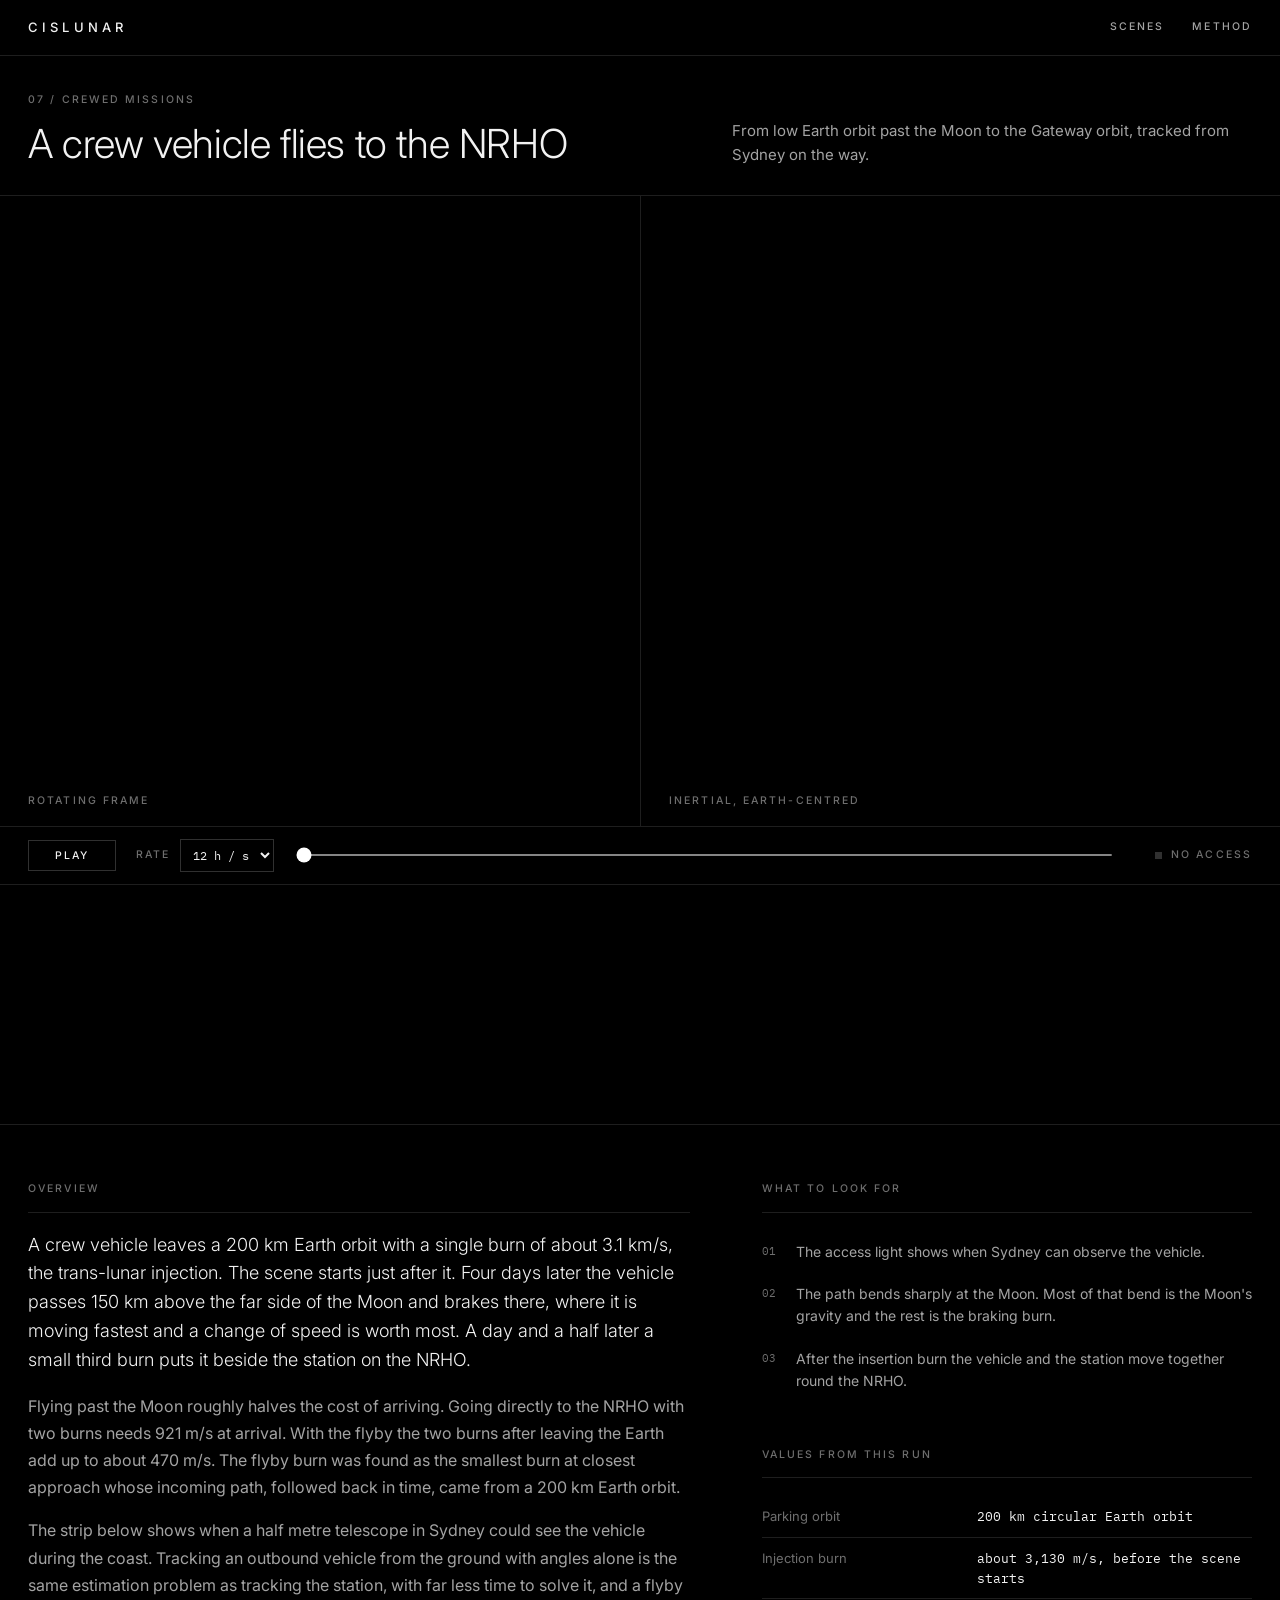
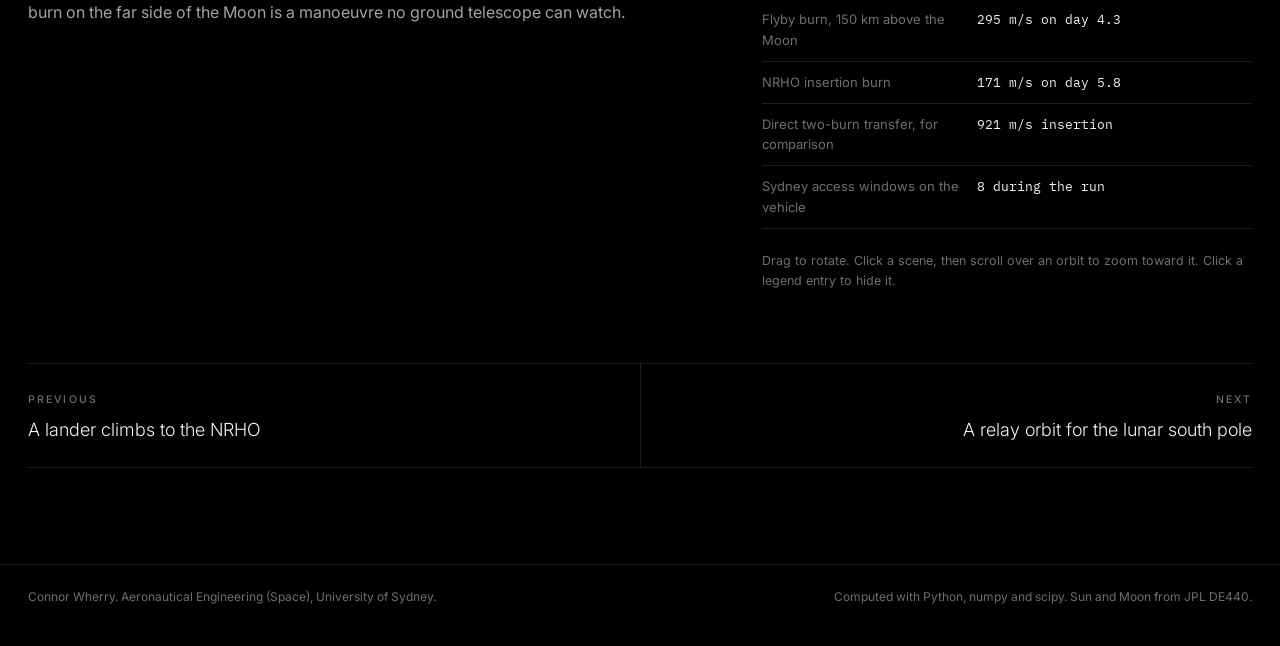
==== commit 593a4e30: "Stepped approach through hold points, and a powered lunar flyby for the crew leg engine/rendezvous: " ====
--- a/site/crew-transfer.html
+++ b/site/crew-transfer.html
@@ -4,7 +4,7 @@
 <meta charset="utf-8">
 <meta name="viewport" content="width=device-width, initial-scale=1">
 <title>A crew vehicle flies to the NRHO | Cislunar</title>
-<meta name="description" content="From low Earth orbit to the Gateway orbit, tracked from a telescope in Sydney on the way.">
+<meta name="description" content="From low Earth orbit past the Moon to the Gateway orbit, tracked from Sydney on the way.">
 <link rel="stylesheet" href="assets/showcase.css">
 
 </head>
@@ -20,7 +20,7 @@
       <p class="label">07 / Crewed missions</p>
       <h1>A crew vehicle flies to the NRHO</h1>
     </div>
-    <p class="tagline">From low Earth orbit to the Gateway orbit, tracked from a telescope in Sydney on the way.</p>
+    <p class="tagline">From low Earth orbit past the Moon to the Gateway orbit, tracked from Sydney on the way.</p>
   </section>
   <section class="stage split"><figure class="view"><figcaption>rotating frame</figcaption><div id="view-3d" class="holder"><div class="plot"></div></div></figure><figure class="view"><figcaption>inertial, Earth-centred</figcaption><div id="view-3d-b" class="holder"><div class="plot"></div></div></figure></section>
   <section class="transport">
@@ -29,17 +29,17 @@
       <select id="play-speed"><option value="2">2 h / s</option><option value="6">6 h / s</option><option value="12" selected>12 h / s</option><option value="24">1 d / s</option><option value="72">3 d / s</option>
       </select>
     </label>
-    <input id="scrubber" type="range" min="0" max="4320" value="0" step="1"
+    <input id="scrubber" type="range" min="0" max="5625" value="0" step="1"
            aria-label="Time">
     <span id="time-readout" class="readout"></span>
     <span id="access-light" class="access-light">no access</span>
   </section>
   <div class="series"><div id="series" class="plot"></div></div>
   <section class="notes">
-    <div class="prose"><p class="label">Overview</p><p>A crew vehicle leaves a 200 km Earth orbit with a single burn of about 3.1 km/s, the trans-lunar injection. It coasts for several days and burns again to enter the NRHO beside the station. The scene starts just after the first burn. The left panel turns with the Moon, so the transfer curves; the right panel is fixed to the stars and shows the same path as the long ellipse it nearly is.</p><p>This is the simple two-burn version. Flown missions add a close, powered pass of the Moon on the way in, which roughly halves the insertion burn at the price of another manoeuvre and a tighter navigation problem.</p><p>The strip below shows when a half metre telescope in Sydney could see the vehicle during the coast. Close to the Earth it is bright but moves quickly and spends much of its time in daylight or below the horizon. Near the Moon it is faint and close to the Moon&#x27;s glare. Tracking an outbound vehicle from the ground with angles alone is the same estimation problem as tracking the station, with far less time to solve it.</p></div>
+    <div class="prose"><p class="label">Overview</p><p>A crew vehicle leaves a 200 km Earth orbit with a single burn of about 3.1 km/s, the trans-lunar injection. The scene starts just after it. Four days later the vehicle passes 150 km above the far side of the Moon and brakes there, where it is moving fastest and a change of speed is worth most. A day and a half later a small third burn puts it beside the station on the NRHO.</p><p>Flying past the Moon roughly halves the cost of arriving. Going directly to the NRHO with two burns needs 921 m/s at arrival. With the flyby the two burns after leaving the Earth add up to about 470 m/s. The flyby burn was found as the smallest burn at closest approach whose incoming path, followed back in time, came from a 200 km Earth orbit.</p><p>The strip below shows when a half metre telescope in Sydney could see the vehicle during the coast. Tracking an outbound vehicle from the ground with angles alone is the same estimation problem as tracking the station, with far less time to solve it, and a flyby burn on the far side of the Moon is a manoeuvre no ground telescope can watch.</p></div>
     <div class="side">
-      <p class="label">What to look for</p><ol class="look-for"><li><span>The access light shows when Sydney can observe the vehicle.</span></li><li><span>After the insertion burn the vehicle and the station move together round the NRHO.</span></li><li><span>In the inertial panel the Moon arrives at the meeting point at the same moment as the vehicle. The transfer is aimed at where the Moon will be.</span></li></ol>
-      <p class="label">Values from this run</p><table class="facts"><tr><th>Parking orbit</th><td>200 km circular Earth orbit</td></tr><tr><th>Transfer time</th><td>4 days</td></tr><tr><th>NRHO insertion burn</th><td>921 m/s, direct</td></tr><tr><th>Sydney access windows on the vehicle</th><td>6 during the run</td></tr><tr><th>Fraction of the run observable</th><td>26 %</td></tr></table>
+      <p class="label">What to look for</p><ol class="look-for"><li><span>The access light shows when Sydney can observe the vehicle.</span></li><li><span>The path bends sharply at the Moon. Most of that bend is the Moon&#x27;s gravity and the rest is the braking burn.</span></li><li><span>After the insertion burn the vehicle and the station move together round the NRHO.</span></li></ol>
+      <p class="label">Values from this run</p><table class="facts"><tr><th>Parking orbit</th><td>200 km circular Earth orbit</td></tr><tr><th>Injection burn</th><td>about 3,130 m/s, before the scene starts</td></tr><tr><th>Flyby burn, 150 km above the Moon</th><td>295 m/s on day 4.3</td></tr><tr><th>NRHO insertion burn</th><td>171 m/s on day 5.8</td></tr><tr><th>Direct two-burn transfer, for comparison</th><td>921 m/s insertion</td></tr><tr><th>Sydney access windows on the vehicle</th><td>8 during the run</td></tr></table>
       <p class="hint">Drag to rotate. Click a scene, then scroll over an orbit to zoom toward it. Click a legend entry to hide it.</p>
     </div>
   </section>
@@ -51,7 +51,7 @@
   </nav>
 </main>
 <footer class="footer"><span>Connor Wherry. Aeronautical Engineering (Space), University of Sydney.</span><span>Computed with Python, numpy and scipy. Sun and Moon from JPL DE440.</span></footer>
-<script type="application/json" id="page-data">{"figures": [{"data": [{"hovertemplate": "Gateway<br>x %{x:.4f}<br>y %{y:.4f}<br>z %{z:.4f} LU<extra><\/extra>", "line": {"color": "#7fb2e5", "width": 2.0}, "meta": {"role": "path", "spacecraft": "Gateway", "stride": 2}, "mode": "lines", "name": "Gateway", "opacity": 0.55, "x": {"dtype": "f8", "bdata": "3jLHwudD8D93fomazkPwPy8nZ2S1Q/A/iflgIJxD8D/DwnfOgkPwP9JQrG5pQ/A/anL/AFBD8D/29nGFNkPwP6KuBPwcQ/A/Umq4ZAND8D+r+42/6ULwPw01hgzQQvA/memhS7ZC8D8t7eF8nELwP2cUR6CCQvA/pjTStWhC8D8KJIS9TkLwP3S5Xbc0QvA/hsxfoxpC8D+nNYuBAELwPwDO4FHmQfA/fW9hFMxB8D/R9A3JsUHwP3I552+XQfA/nRnuCH1B8D9VciOUYkHwP2UhiBFIQfA/XwUdgS1B8D+d/eLiEkHwP0Lq2jb4QPA/PawFfd1A8D9DJWS1wkDwP9s399+nQPA/Vce//IxA8D/Lt74LckDwPyDu9AxXQPA/ClBjADxA8D8JxArmIEDwP3Ix7L0FQPA/ZIAIiOo/8D/UmWBEzz/wP4Zn9fKzP/A/ENTHk5g/8D/bytgmfT/wPyM4KaxhP/A/+Ai6I0Y/8D8+K4yNKj/wP7CNoOkOP/A/3h/4N/M+8D8t0pN41z7wP9yVdKu7PvA/AV2b0J8+8D+JGgnogz7wPz7CvvFnPvA/wEi97Us+8D+OowXcLz7wPwDJmLwTPvA/TLB3j/c98D+DUaNU2z3wP5alHAy/PfA/VKbktaI98D9rTvxRhj3wP2mZZOBpPfA/v4MeYU098D++CivUMD3wP5ksizkUPfA/aeg/kfc88D8oPkrb2jzwP7Yuqxe+PPA/3LtjRqE88D9E6HRnhDzwP4S333pnPPA/GC6lgEo88D9mUcZ4LTzwP70nRGMQPPA/V7gfQPM78D9aC1oP1jvwP9kp9NC4O/A/0h3vhJs78D808ksrfjvwP9qyC8RgO/A/kGwvT0M78D8ULbjMJTvwPxQDpzwIO/A/MP78nuo68D/7LrvzzDrwP/6m4jqvOvA/tXh0dJE68D+St3GgczrwP/93275VOvA/Ws+yzzc68D/90/jSGTrwPzqdrsj7OfA/W0PVsN058D+p322LvznwP2SMeVihOfA/y2T5F4M58D8bhe7JZDnwP44KWm5GOfA/XhM9BSg58D/EvpiOCTnwP/ksbgrrOPA/O3++eMw48D/I14rZrTjwP+FZ1CyPOPA/yymccnA48D/TbOOqUTjwP0hJq9UyOPA/g+b08hM48D/hbMEC9TfwP8oFEgXWN/A/r9vn+bY38D8IGkThlzfwP13tJ7t4N/A/PIOUh1k38D9ICotGOjfwP2+yDPgaN/A/i6wanPs28D99KrYy3DbwPzZf4Lu8NvA/vH6aN5028D8rvuWlfTbwP7NTwwZeNvA/nnY0Wj428D9LXzqgHjbwPzVH1tj+NfA/72gJBN818D8nANUhvzXwP6lJOjKfNfA/XYM6NX818D9H7NYqXzXwP4/EEBM/NfA/eE3p7R418D9ryWG7/jTwP/F7e3veNPA/tak3Lr408D+MmJfTnTTwP2qPnGt9NPA/cNZH9lw08D/ktppzPDTwPzV7luMbNPA//m48Rvsz8D8E342b2jPwPzsZjOO5M/A/wWw4Hpkz8D/nKZRLeDPwPy2ioGtXM/A/RChffjYz8D8QENGDFTPwP6iu93v0MvA/WlrUZtMy8D+qamhEsjLwP1E4tRSRMvA/RR28128y8D+ydH6NTjLwPwKb/TUtMvA/2u060Qsy8D8ezDdf6jHwP++V9d/IMfA/sax1U6cx8D8Ic7m5hTHwP9lMwhJkMfA/UJ+RXkIx8D/c0CidIDHwPzVJic7+MPA/WHG08tww8D+Ms6sJuzDwP2J7cBOZMPA/tzUEEHcw8D+0UGj/VDDwP9I7nuEyMPA/1menthAw8D/XRoV+7i/wPz5MOTnML/A/xuzE5qkv8D9/nimHhy/wP87YaBplL/A/bhSEoEIv8D9yy3wZIC/wP0d5VIX9LvA/s5oM5Nou8D/YraY1uC7wP0oyJHqVLvA/DqmGsXIu8D9wlM/bTy7wPyB4APksLvA/MtkaCQou8D8iPiAM5y3wP9IuEgLELfA/kDTy6qAt8D8T2sHGfS3wP32rgpVaLfA/XzY2Vzct8D+4Cd4LFC3wP/m1e7PwLPA/As0QTs0s8D8q4p7bqSzwPzmKJ1yGLPA/cVusz2Is8D+J7S42PyzwP7PZsI8bLPA/nboz3Pcr8D9vLLkb1CvwP9HMQk6wK/A/7TrSc4wr8D9rF2mMaCvwP3gECZhEK/A/xqWzliAr8D+NoGqI/CrwP46bL23YKvA/FD8ERbQq8D/0NOoPkCrwP5Mo481rKvA/48bwfkcq8D9ovhQjIyrwPzi/ULr+KfA//XqmRNop8D/4pBfCtSnwPwLypTKRKfA/ixhTlmwp8D+i0CDtRynwP+/TEDcjKfA/vN0kdP4o8D/yql6k2SjwPxz6v8e0KPA/aotK3o8o8D+xIADoaijwP2594uRFKPA/x2bz1CAo8D+MozS4+yfwPzz8p47WJ/A/AjtPWLEn8D+6KywVjCfwP/ObQMVmJ/A/7VqOaEEn8D+hORf/GyfwP7sK3Yj2JvA/oaLhBdEm8D921yZ2qybwPxSBrtmFJvA/F3l6MGAm8D/zmox6OibwP+3D5rcUJvA/99KK6O4l8D/MqHoMySXwP/InuCOjJfA/vTRFLn0l8D9OtSMsVyXwP5iRVR0xJfA/YLPcAQsl8D8/BrvZ5CTwP6d38qS+JPA/4PaEY5gk8D8NdXQVciTwPzDlwrpLJPA/JzxyUyUk8D+0cITf/iPwP3p7+17YI/A/A1fZ0bEj8D+//x84iyPwPwl00ZFkI/A/KrTv3j0j8D9WwnwfFyPwP7OielPwIvA/XVvreski8D9h9NCVoiLwP8Z3LaR7IvA/jvECplQi8D+2b1ObLSLwPzsCIYQGIvA/G7ttYN8h8D9WrjswuCHwP/XxjPOQIfA/CJ5jqmkh8D+pzMFUQiHwPwGaqfIaIfA/SSQdhPMg8D/Jix4JzCDwP+Hyr4GkIPA/B37T7Xwg8D/JU4tNVSDwP9Kc2aAtIPA/6oPA5wUg8D/8NUIi3h/wPxLiYFC2H/A/Xrkeco4f8D84732HZh/wPyS5gJA+H/A/z04pjRYf8D8X6nl97h7wPwnHdGHGHvA/5yMcOZ4e8D8lQXIEdh7wP4FhecNNHvA/FsozdiUe8D8hwqMc/R3wPyGTy7bUHfA/3oitRKwd8D9n8UvGgx3wPxkdqTtbHfA/n17HpDId8D/3CqkBCh3wP3F5UFLhHPA/tQPAlrgc8D/GBfrOjxzwPwHeAPtmHPA/Je3WGj4c8D9Sln4uFRzwPw4/+jXsG/A/R09MMcMb8D9ZMXcgmhvwPwpSfQNxG/A/liBh2kcb8D+sDiWlHhvwP3OQy2P1GvA/jhxXFswa8D8eLMq8ohrwP8U6J1d5GvA/q8Zw5U8a8D9/UKlnJhrwP31b0938GfA/bm3xR9MZ8D+tDgamqRnwPyvKE/h/GfA/cS0dPlYZ8D+kyCR4LBnwP4cuLaYCGfA/f/Q4yNgY8D+YskrerhjwP4UDZeiEGPA/pYSK5loY8D8G1r3YMBjwP2iaAb8GGPA/QHdYmdwX8D+7FMVnshfwP8MdSiqIF/A//j/q4F0X8D/VK6iLMxfwP3SUhioJF/A/0y+Ivd4W8D/ntq9EtBbwP17l/7+JFvA/t3l7L18W8D9MNSWTNBbwP1bc/+oJFvA/8zUON98V8D8jDFN3tBXwP9Mr0auJFfA/3WSL1F4V8D8MioTxMxXwPx1xvwIJFfA/yvI+CN4U8D/H6gUCsxTwP8o3F/CHFPA/jrt10lwU8D/UWiSpMRTwP279JXQGFPA/PY59M9sT8D84+y3nrxPwP241Oo+EE/A/DzGlK1kT8D9r5XG8LRPwP/lMo0ECE/A/XGU8u9YS8D9jL0ApqxLwPxWvsYt/EvA/ruuT4lMS8D+m7+ktKBLwP7fItm38EfA/3of9odAR8D9jQcHKpBHwP9oMBeh4EfA/KAXM+UwR8D+ISBkAIRHwP4747/r0EPA/LzpT6sgQ8D+8NUbOnBDwP/EWzKZwEPA/8Qzoc0QQ8D9MSp01GBDwPwkF7+vrD/A/03bglr8P8D/G3HQ2kw/wP3p3r8pmD/A/EIuTUzoP8D89XyTRDQ/wP0k/ZUPhDvA/FXpZqrQO8D8iYgQGiA7wP5BNaVZbDvA/LZaLmy4O8D9umW7VAQ7wP3+4FQTVDfA/QViEJ6gN8D9R4b0/ew3wPxHAxUxODfA/qWSfTiEN8D8OQ05F9AzwPwjT1TDHDPA/OJA5EZoM8D8d+nzmbAzwPxqUo7A/DPA/euWwbxIM8D93eagj5QvwP0Lfjcy3C/A/A6pkaooL8D/jcDD9XAvwPxPP9IQvC/A/yWO1AQIL8D9R0nVz1ArwPwnCOdqmCvA/bN4ENnkK8D8S19qGSwrwP7pfv8wdCvA/TzC2B/AJ8D/nBMM3wgnwP86d6VyUCfA/pL8td2YJ8D9rM5OGOAnwP1PGHYsKCfA/5EnRhNwI8D//k7FzrgjwP+d+wleACPA/RekHMVII8D8utoX/IwjwPy3NP8P1B/A/RBo6fMcH8D/0jXgqmQfwP0cd/81qB/A/08HRZjwH8D/DefT0DQfwP99Ha3jfBvA/kDM68bAG8D/pSGVfggbwP66Y8MJTBvA/XTjgGyUG8D8yQjhq9gXwPzDV/K3HBfA/KBUy55gF8D/BKtwVagXwP31D/zk7BfA/wJGfUwwF8D/cTMFi3QTwPw+xaGeuBPA/kf+ZYX8E8D+YfllRUATwP1x5qzYhBPA/IUCUEfID8D85KBjiwgPwPxeMO6iTA/A/hMsCZGQD8D9dS3IVNQPwP7N1jrwFA/A/2LlbWdYC8D9mjN7rpgLwP0ZnG3R3AvA/uMkW8kcC8D9cONVlGALwPzc9W8/oAfA/v2etLrkB8D/iTNCDiQHwPw6HyM5ZAfA/OraaDyoB8D/zf0tG+gDwP1+P33LKAPA/SpVblZoA8D8tSMStagDwPztkHrw6APA/Y6tuwAoA8D/CynN1tf/vP4G/CVZV/+8/0duoIvX+7z9G0lrblP7vP0phKYA0/u8/K1MeEdT97z8vfkOOc/3vP6DEovcS/e8/2BRGTbL87z90aTePUfzvP7jJgL3w++8/Dkks2I/77z9RB0TfLvvvP+ww0tLN+u8/4/7gsmz67z/stnp/C/rvP36rqTiq+e8/6Dt43kj57z9l1PBw5/jvPzDuHfCF+O8/nA8KXCT47z8rzL+0wvfvP6PESfpg9+8/JKeyLP/27z9BLwVMnfbvPxYmTFg79u8/XWKSUdn17z+FyOI3d/XvP8lKSAsV9e8/QunNy7L07z/7sX55UPTvPwnBZRTu8+8/lkCOnIvz7z/6aAMSKfPvP8WA0HTG8u8/H90AxWPy7z/s4Z8CAfLvP3gBuS2e8e8/y7xXRjvx7z/Bo4dM2PDvPxlVVEB18O8/kX7JIRLw7z8A3fLwru/vP2w83K1L7+8/KXiRWOju7z/veh7xhO7vP/8+j3ch7u8/Ns7v673t7z8xQkxOWu3vP2XEsJ727O8/PY4p3ZLs7z8y6cIJL+zvP+suiSTL6+8/UsmILWfr7z+rMs4kA+vvP7D1ZQqf6u8/n61c3jrq7z9TBr+g1unvP628mVFy6e8/up758A3p7z9ri+t+qejvP/FyfPtE6O8/zla5ZuDn7z/5Sa/Ae+fvP/hwawkX5+8/AAL7QLLm7z8dRWtnTebvP06UyXzo5e8/rVsjgYPl7z+WGYZ0HuXvP8he/1a55O8/i86cKFTk7z/THmzp7uPvP2MYe5mJ4+8/7ZbXOCTj7z8xiY/HvuLvPxvxsEVZ4u8/1+NJs/Ph7z8CimgQjuHvP1ggG10o4e8/R/dvmcLg7z88c3XFXODvP9YMOuH23+8/B1HM7JDf7z9B4TroKt/vP55zlNPE3u8/FdPnrl7e7z+k30N6+N3vP4qOtzWS3e8/dupR4Svd7z+4EyJ9xdzvP3pANwlf3O8/6byghfjb7z9o623ykdvvP7ZErk8r2+8/G1hxncTa7z+Gy8bbXdrvP0Vcvgr32e8/Dd9nKpDZ7z8BQNM6KdnvPxeDEDzC2O8/SsQvLlvY7z/YN0ER9NfvP4oqVeWM1+8//AF8qiXX7z/nPMZgvtbvP3VzRAhX1u8/i1cHoe/V7z8etR8riNXvP4BynqYg1e8/pZCUE7nU7z9yKxNyUdTvP/V5K8Lp0+8/487uA4LT7z99mW43GtPvP1JlvFyy0u8/3Nrpc0rS7z/ovwh94tHvP//3Knh60e8/3IRiZRLR7z/vhsFEqtDvP+A9WhZC0O8/Iwk/2tnP7z99aIKQcc/vP5r8NjkJz+8/lIdv1KDO7z987T5iOM7vP900uOLPze8/xYfuVWfN7z+oNPW7/szvP7iu3xSWzO8/0o7BYC3M7z9HlK6fxMvvP7qlutFby+8/E9L59vLK7z+BUYAPisrvP4mGYhshyu8/HP+0GrjJ7z+ydYwNT8nvP2bS/fPlyO8/CSweznzI7z+byQKcE8jvP0skwV2qx+8/VuhuE0HH7z/P9iG918bvPzln8Fpuxu8/WInw7ATG7z8g5zhzm8XvP85G4O0xxe8/Fa39XMjE7z9iX6jAXsTvPy3m9xj1w+8/Sw8EZovD7z/+8OSnIcPvP0rtst63wu8/mLSGCk7C7z8tSXkr5MHvP6wCpEF6we8/+JEgTRDB7z9eBQlOpsDvPw3Nd0Q8wO8/uL+HMNK/7z90H1QSaL/vP8Ce+On9vu8/BWeRt5O+7z+WHjt7Kb7vP0XvEjW/ve8/Y4025VS97z9tP8SL6rzvP27m2iiAvO8/HAeavBW87z+G0yFHq7vvP0I1k8hAu+8/EdgPQda67z+MNbqwa7rvPw6ktRcBuu8/YWMmdpa57z8YrDHMK7nvP/i//RnBuO8/9fuxX1a47z+n63ad67fvPyhedtOAt+8/S3zbARa37z+V4dIoq7bvP4y3ikhAtu8/hNIyYdW17z8u0fxyarXvP1Q/HH7/tO8/ALzGgpS07z/kIjSBKbTvP9O4nnm+s+8/4FtDbFOz7z93u2FZ6LLvP1GSPEF9su8/8OYZJBKy7z/GUkMCp7HvP5dQBtw7se8/EpK0sdCw7z9WXaSDZbDvPzr2MFL6r+8/rhC7HY+v7z8JT6nmI6/vP4bOaK24ru8/M8Ntck2u7z9yIzQ24q3vPy1lQPl2re8/2FQgvAut7z/t/2t/oKzvPwa8xkM1rO8/Jk3gCcqr7z9GLXbSXqvvP+j6VJ7zqu8/5RVaboiq7z9VbHVDHarvP5GCqx6yqe8/v70XAUep7z+i9e7r26jvP/xgguBwqO8/EeNC4AWo7z/4ycTsmqfvP3wTxAcwp+8/rkUpM8Wm7z+1+Q5xWqbvPww0yMPvpe8/t6fnLYWl7z9LE0iyGqXvPyPcFVSwpO8/py3aFkak7z/l0of+26PvPw8kig9yo+8/o1/WTgij7z996f/BnqLvP7f2T281ou8/BFHhXcyh7z/c9cCVY6HvP2uQFCD7oO8/Tu9HB5Og7z/X5UJXK6DvPzhHqR3En+8/NBgnal2f7z9HcctO957vP3AZdeCRnu8/iXdUNy2e7z/TH4dvyZ3vP/X80almne8/isR/DAWd7z/s9mnEpJzvP+HbMgZGnO8/EGW2D+mb7z9P8LUpjpvvPzWkvqk1m+8/z/5B9N+a7z8BNsp+jZrvPzSaHdI+mu8/c9MCjPSZ7z8XfCpgr5nvP3uajBdwme8/JCRWjTeZ7z+Fk26oBpnvP0Oo0VDemO8/qIijYL+Y7z8LpRaSqpjvP9sFuGygmO8/3oPhNaGY7z/k3B/orJjvP27S4zPDmO8/v55MieOY7z/zwWgoDZnvP53KCTQ/me8/vGKJw3iZ7z/wNiHxuJnvP3Uu8eP+me8/yZvu1Uma7z/3Co4WmZrvPwIRIAvsmu8/Ycq+LUKb7z/ol3ULm5vvP6pqF0L2m+8/6kEMflOc7z/p1D54spzvP11WPvQSne8/zT2bvnSd7z9Vkn6r153vP7VUd5U7nu8/aP13XKCe7z+Bmv3kBZ/vP1heWhdsn+8/Tgce39Kf7z8iPJcqOqDvP5qvaeqhoO8/N4U1EQqh7z/6BE2TcqHvPx4vdmbboe8/7Sm2gUSi7z+B3yTdraLvPxNtx3EXo+8/W0JwOYGj7z8MAKQu66PvP55TgkxVpO8/XSuyjr+k7z/buVDxKaXvP6/c4nCUpe8/yIRICv+l7z/s1bG6aabvP7e3lX/Upu8/FaepVj+n7z/xlNo9qqfvP3+vRjMVqO8/5/A3NYCo7z8xXR9C66jvP4nSkFhWqe8/IFw/d8Gp7z+a8vmcLKrvPyWfqMiXqu8/WfJJ+QKr7z+wxPAtbqvvP284wmXZq+8/3vHzn0Ss7z+og8rbr6zvPxkFmBgbre8/Ls+6VYat7z9UXJyS8a3vP3lEsM5cru8/8FRzCciu7z/Lv2pCM6/vP0BfI3mer+8/lQwxrQmw7z9vBy7edLDvP5VqugvgsO8/C7B7NUux7z+KPxxbtrHvP64HS3whsu8/IiG7mIyy7z9MeiOw97LvP5CJPsJis+8/rQfKzs2z7z8zsIbVOLTvP9cGONajtO8/VCKk0A617z8gfJPEebXvP/7D0LHkte8/i7YomE+27z+n+Gl3urbvP0D1ZE8lt+8/oL3rH5C37z+e7NHo+rfvP0iM7KlluO8/qf0RY9C47z/04RkUO7nvP38F3bylue8/mk01XRC67z9ipv30errvP4DyEYTluu8/IfxOClC77z84Z5KHurvvP7+kuvskvO8/n+amZo+87z8nFDfI+bzvP6nASyBkve8/rCHGbs697z8IBoizOL7vP6rNc+6ivu8/CGJsHw2/7z8tL1VGd7/vPy8dEmPhv+8/5YmHdUvA7z/HQpp9tcDvP0GAL3sfwe8/mOAsbonB7z8iY3hW88HvP+tj+DNdwu8/ppeTBsfC7z/2BzHOMMPvP/0PuIqaw+8/BFkQPATE7z881yHibcTvP4TG1HzXxO8/N6gRDEHF7z+MQMGPqsXvPwKUzAcUxu8/HeUcdH3G7z8+spvU5sbvP6+zMilQx+8/ytnLcbnH7z9HS1GuIsjvP4Bjrd6LyO8/xLDKAvXI7z+X8pMaXsnvP7UY9CXHye8/0EHWJDDK7z8NuiUXmcrvP+D5zfwBy+8/46S61WrL7z/IiNeh08vvP1ycEGE8zO8/o/5RE6XM7z/t9Ye4Dc3vP/funlB2ze8/AXyD297N7z/SUyJZR87vPyNRaMmvzu8/VXJCLBjP7z9H2J2BgM/vP9XFZ8noz+8/MZ+NA1HQ7z9D6fwvudDvPyVJo04h0e8/moNuX4nR7z+SfExi8dHvP7E2K1dZ0u8/0NL4PcHS7z97j6MWKdPvP2PIGeGQ0+8/1PVJnfjT7z/brCJLYNTvP4+ekurH1O8/rpeIey/V7z9AgPP9ltXvPz1bwnH+1e8/MUbk1mXW7z/ueEgtzdbvPzxF3nQ01+8/lhaVrZvX7z/bcVzXAtjvPwv1I/Jp2O8/9Vbb/dDY7z/nZnL6N9nvP08M2eee2e8/bEb/xQXa7z+WLNWUbNrvP5ntSlTT2u8/hc9QBDrb7z91L9ekoNvvP1KBzjUH3O8/mk8nt23c7z8pO9Io1NzvPwb7v4o63e8/M1zh3KDd7z+CQScfB97vP16jglFt3u8/oY/kc9Pe7z9bKT6GOd/vP6CogIif3+8/Q1qdegXg7z+cn4Vca+DvP4LuKi7R4O8/bdF+7zbh7z/T5nKgnOHvPyzh+EAC4u8/x4YC0Wfi7z+YsYFQzeLvPxNPaL8y4+8/BWCoHZjj7z9t+DNr/ePvP1w//adi5O8/0W7208fk7z+W0xHvLOXvPxzNQfmR5e8/Wc148vbl7z+fWKnaW+bvP3UFxrHA5u8/ZXzBdyXn7z/Rd44siufvP9DDH9Du5+8/ij5oYlPo7z+U11rjt+jvP+6P6lIc6e8/7XkKsYDp7z8Tua395OnvP/KBxzhJ6u8/CBpLYq3q7z+n1yt6EevvP9IhXYB16+8/JnDSdNnr7z+8Sn9XPezvPxBKVyih7O8/4hZO5wTt7z8ealeUaO3vP7wMZy/M7e8/oNdwuC/u7z98s2gvk+7vP6mYQpT27u8/B4/y5lnv7z/SrWwnve/vP/kbpVUg8O8/sA+QcYPw7z9NziF75vDvPzysTnJJ8e8/6wwLV6zx7z+pYkspD/LvP44uBOlx8u8/XwAqltTy7z96drEwN/PvP7s9j7iZ8+8/ZxG4Lfzz7z8UuyCQXvTvP5USvt/A9O8/4v2EHCP17z8AcWpGhfXvP+xtY13n9e8/gQRlYUn27z9gUmRSq/bvP9SCVjAN9+8/uc4w+2737z9bfOiy0PfvP1rfclcy+O8/tFjF6JP47z/0VtVm9fjvP6BVmNFW+e8/Vt0DKbj57z+2gw1tGfrvP07rqp16+u8/f8PRutv67z9syHfEPPvvP+HCkrqd++8/Q4gYnf777z94+v5rX/zvP9oHPCfA/O8/HqvFziD97z9D65Figf3vP4TbluLh/e8/PpvKTkL+7z/iVSOnov7vP+JCl+sC/+8/m6UcHGP/7z9Azak4w//vP2SKmqARAPA/bHHamkEA8D/V1A+LcQDwP3rzNXGhAPA/6hFITdEA8D9yekEfAQHwPyt9HecwAfA/uW/XpGAB8D9brWpYkAHwP+KW0gHAAfA/rJIKoe8B8D+RDA42HwLwP+V12MBOAvA/Z0VlQX4C8D8996+3rQLwP+0MtCPdAvA/Tg1thQwD8D+JhNbcOwPwPwwE7ClrA/A/gSKpbJoD8D/NewmlyQPwPwGxCNP4A/A/VWii9icE8D8jTdIPVwTwP9oPlB6GBPA/+2XjIrUE8D8OCrwc5ATwP5e7GQwTBfA/FD/48EEF8D/wXVPLcAXwP3fmJpufBfA/06tuYM4F8D/8hSYb/QXwP95RSssrBvA/NfHVcFoG8D9xSsULiQbwP8FIFJy3BvA/D9y+IeYG8D/y+MCcFAfwP6mYFg1DB/A/F7m7cnEH8D+1XKzNnwfwP5SK5B3OB/A/Tk5gY/wH8D8EuBueKgjwP1bcEs5YCPA/XtRB84YI8D+ovaQNtQjwPyy6Nx3jCPA/SvD2IREJ8D+/it4bPwnwP6W46gptCfA/Z60X75oJ8D++oGHIyAnwP6vOxJb2CfA/bXc9WiQK8D9+38cSUgrwP4xPYMB/CvA/cBQDY60K8D8of6z62grwP9HkWIcIC/A/np4ECTYL8D/PCax/YwvwP7OHS+uQC/A/xn3fS74L8D99VWSh6wvwP0B81usYDPA/dWMyK0YM8D9zgHRfcwzwP4FMmYigDPA/zESdps0M8D9k6ny5+gzwPzTCNMEnDfA/AFXBvVQN8D9aLx+vgQ3wP6LhSpWuDfA/AABBcNsN8D9aIv4/CA7wP1XkfgQ1DvA/TeW/vWEO8D9PyL1rjg7wPxU0dQ67DvA/BdPipecO8D8jUwMyFA/wPxVm07JAD/A/GcFPKG0P8D8CHXWSmQ/wPzI2QPHFD/A/lcytRPIP8D+co7qMHhDwPzmCY8lKEPA/1zKl+nYQ8D9Wg3wgoxDwPwdF5jrPEPA/pEzfSfsQ8D9LcmRNJxHwP3mRckVTEfA/A4kGMn8R8D84Ox0TqxHwP72Ns+jWEfA/eGnGsgIS8D+eulJxLhLwP61wVSRaEvA/aH7Ly4US8D/R2bFnsRLwPyR8BfjcEvA/1WHDfAgT8D+Jiuj1MxPwPxL5cWNfE/A/bbNcxYoT8D+6wqUbthPwPzszSmbhE/A/UBRHpQwU8D9ueJnYNxTwPyN1PgBjFPA/CyMzHI4U8D/PnXQsuRTwPyMEADHkFPA/vHfSKQ8V8D9UHekWOhXwP6AcQfhkFfA/TqDXzY8V8D8E1qmXuhXwP1XutFXlFfA/xxz2BxAW8D/El2quOhbwP5+YD0llFvA/i1vi148W8D+aH+BauhbwP7YmBtLkFvA/nrVRPQ8X8D/iE8CcORfwP96LTvBjF/A/t2r6N44X8D9UAMFzuBfwP1yfn6PiF/A/Tp2TxwwY8D9wUprfNhjwP68ZsetgGPA/rlDV64oY8D/EVwTgtBjwP/aRO8jeGPA/92R4pAgZ8D8iObh0MhnwP3V5+DhcGfA/kpM28YUZ8D+392+drxnwP7wYoj3ZGfA/EWzK0QIa8D+7aeZZLBrwP06M89VVGvA/61DvRX8a8D8/N9epqBrwP3zBqAHSGvA/W3RhTfsa8D8T1/6MJBvwP1lzfsBNG/A/YNXd53Yb8D/QixoDoBvwP8cnMhLJG/A/0zwiFfIb8D/zYOgLGxzwP5IsgvZDHPA/gjrt1Gwc8D/8JyenlRzwP5yULW2+HPA/XSL+Jucc8D+XdZbUDx3wP/w09HU4HfA/lAkVC2Ed8D+6nvaTiR3wPxyilhCyHfA/scPygNod8D+9tQjlAh7wP8gs1jwrHvA/n99YiFMe8D9Ph47Hex7wPyDfdPqjHvA/maQJIcwe8D+il0o79B7wP0N6NUkcH/A/tRDISkQf8D9mIQBAbB/wP/R02yiUH/A/K9ZXBbwf8D8AEnPV4x/wP5X3KpkLIPA/LFh9UDMg8D8vB2j7WiDwPyXa6JmCIPA/tKj9K6og8D+eTKSx0SDwP7uh2ir5IPA//IWelyAh8D9k2e33RyHwPwl+xktvIfA/DVgmk5Yh8D+iTQvOvSHwPwFHc/zkIfA/bS5cHgwi8D8t8MMzMyLwP4x6qDxaIvA/1r0HOYEi8D9UrN8oqCLwP006LgzPIvA/AV7x4vUi8D+pDyetHCPwP3FJzWpDI/A/egfiG2oj8D/WR2PAkCPwP4QKT1i3I/A/clGj490j8D92IF5iBCTwP059fdQqJPA/nW//OVEk8D/qAOKSdyTwP508I9+dJPA//C/BHsQk8D8p6rlR6iTwPx58C3gQJfA/r/izkTYl8D+EdLGeXCXwPxUGAp+CJfA/rMWjkqgl8D9gzZR5ziXwPxE501P0JfA/iiZdIRom8D9dtTDiPybwP9YGTJZlJvA/Bj6tPYsm8D/Ef1LYsCbwP6nyOWbWJvA/D79h5/sm8D8LD8hbISfwP3MOa8NGJ/A/1OpIHmwn8D9z019skSfwP035ra22J/A/Eo8x4tsn8D8kyegJASjwP5bd0SQmKPA/KQTrMkso8D9LdjI0cCjwPxVvpiiVKPA/SStFELoo8D9P6Qzr3ijwPzXp+7gDKfA/rWwQeigp8D8Lt0guTSnwP0INo9VxKfA/47UdcJYp8D8f+bb9uinwP7wgbX7fKfA/IHg+8gMq8D9CTClZKCrwP7PrK7NMKvA/lqZEAHEq8D+iznFAlSrwPx23sXO5KvA/3bQCmt0q8D9FHmOzASvwP0NL0b8lK/A/UZVLv0kr8D9tV9CxbSvwPyHuXZeRK/A/drfyb7Ur8D/9Eo072SvwP8ZhK/r8K/A/XwbMqyAs8D/YZG1QRCzwP7niDehnLPA/Buercoss8D892kXwrizwP1Am2mDSLPA/pzZnxPUs8D8deOsaGS3wP/9YZWQ8LfA/CUnToF8t8D9kuTPQgi3wP8ochfKlLfA/VufFB8kt8D+EjvQP7C3wPzuJDwsPLvA/yk8V+TEu8D/rWwTaVC7wP7oo2613LvA/ujKYdJou8D/S9zkuvS7wP0b3vtrfLvA/wLElegIv8D9DqWwMJS/wPzRhkpFHL/A/UF6VCWov8D+wJnR0jC/wP8VBLdKuL/A/WDi/ItEv8D+IlChm8y/wP8nhZ5wVMPA/4qx7xTcw8D/qg2LhWTDwP032GvB7MPA/w5Sj8Z0w8D9S8frlvzDwP0+fH83hMPA/WDMQpwMx8D9WQ8tzJTHwP31mTzNHMfA/RDWb5Wgx8D9tSa2KijHwP/w9hCKsMfA/Oq8erc0x8D+zOnsq7zHwPzR/mJoQMvA/yBx1/TEy8D+8tA9TUzLwP5rpZpt0MvA/JV951pUy8D9gukUEtzLwP4WhyiTYMvA/B7wGOPky8D+Qsvg9GjPwPwEvnzY7M/A/cNz4IVwz8D8mZwQAfTPwP558wNCdM/A/hcsrlL4z8D+3A0VK3zPwP0DWCvP/M/A/WPV7jiA08D9iFJccQTTwP+/nWp1hNPA/tiXGEII08D+YhNd2ojTwP5y8jc/CNPA/7obnGuM08D/gneNYAzXwP+S8gIkjNfA/kqC9rEM18D/DBpnCYzXwP2GuEcuDNfA/b1cmxqM18D8Rw9WzwzXwP4ezHpTjNfA/L+z/ZgM28D+FMXgsIzbwPx5JhuRCNvA/qvkoj2I28D/yCl8sgjbwP9VFJ7yhNvA/S3SAPsE28D9hYWmz4DbwPznZ4BoAN/A/BqnldB838D8Qn3bBPjfwP7GKkgBeN/A/UDw4Mn038D9ohWZWnDfwP344HG27N/A/KClYdto38D8HLBly+TfwP8YWXmAYOPA/HsAlQTc48D/O/24UVjjwP6CuONp0OPA/ZKaBkpM48D/ywUg9sjjwPyjdjNrQOPA/59RMau848D8Wh4fsDTnwP53SO2EsOfA/aZdoyEo58D9ltgwiaTnwP38RJ26HOfA/oYu2rKU58D+3CLrdwznwP6ltMAHiOfA/W6AYFwA68D+uh3EfHjrwP34LOho8OvA/nxRxB1o68D/gjBXndzrwPwhfJrmVOvA/1HaifbM68D/5wIg00TrwPyEr2N3uOvA/66OPeQw78D/nGq4HKjvwP5yAMohHO/A/gMYb+2Q78D/73mhggjvwP2S9GLifO/A/BFYqAr078D8Qnpw+2jvwP6qLbm33O/A/4RWfjhQ88D+wNC2iMTzwP/3gF6hOPPA/lhReoGs88D8yyv6KiDzwP3L9+GelPPA/26pLN8I88D/Zz/X43jzwP7xq9qz7PPA/wXpMUxg98D8lAPfrND3wP/D79HZRPfA/DnBF9G098D9LX+djij3wP1bN2cWmPfA/wL4bGsM98D/6OKxg3z3wP1RCipn7PfA//uG0xBc+8D8EICviMz7wP1IF7PFPPvA/rpv282s+8D+87Unohz7wP/gG5c6jPvA/u/PGp78+8D82we5y2z7wP3N9WzD3PvA/VTcM4BI/8D+T/v+BLj/wP77jNRZKP/A/PPisnGU/8D9HTmQVgT/wP+74WoCcP/A/FAyQ3bc/8D9unAIt0z/wP4W/sW7uP/A/sYucoglA8D8eGMLIJEDwP8Z8IeE/QPA/c9K561pA8D/AMorodUDwPxK4kdeQQPA/oX3PuKtA8D9sn0KMxkDwP0Q66lHhQPA/wmvFCfxA8D9LUtOzFkHwPw8NE1AxQfA/BbyD3ktB8D/yfyRfZkHwP1569NGAQfA/nc3yNptB8D/InB6OtUHwP78Ld9fPQfA/Jz/7EupB8D9tXKpABELwP7+Jg2AeQvA/Ee6FcjhC8D8csbB2UkLwP1f7Am1sQvA/APZ7VYZC8D8TyxowoELwP1Cl3vy5QvA/NLDGu9NC8D/9F9Js7ULwP6gJABAHQ/A/8bJPpSBD8D9QQsAsOkPwP/zmUKZTQ/A/5tAAEm1D8D+9MM9vhkPwP+o3u7+fQ/A/kRjEAblD8D+OBek10kPwP3gyKVzrQ/A/n9ODdARE8D8JHvh+HUTwP3VHhXs2RPA/VoYqak9E8D/YEedKaETwP9khuh2BRPA/7u6i4plE8D9gsqCZskTwP0mmskLLRPA/agXY3eNE8D8vCxBr/ETwP7bzWeoURfA/0fu0Wy1F8D8EYSC/RUXwP4JhmxReRfA/NDwlXHZF8D+uML2VjkXwPzh/YsGmRfA/x2gU375F8D//LtLu1kXwPzMUm/DuRfA/ZFtu5AZG8D8+SEvKHkbwPxwfMaI2RvA/BCUfbE5G8D+nnxQoZkbwP2LVENZ9RvA/PA0TdpVG8D/njhoIrUbwP7yiJozERvA/wZE2AtxG8D+hpUlq80bwP7EoX8QKR/A/7GV2ECJH8D/1qI5OOUfwPxY+p35QR/A/P3K/oGdH8D8Fk9a0fkfwP6Lu67qVR/A/9tP+sqxH8D+Dkg6dw0fwP3F6GnnaR/A/itwhR/FH8D87CiQHCEjwP5VVILkeSPA/SBEWXTVI8D+okATzS0jwP6kn63piSPA/4CrJ9HhI8D+A751gj0jwP1/LaL6lSPA/8RQpDrxI8D9II95P0kjwPxVOh4PoSPA/p+0jqf5I8D/qWrPAFEnwP2fvNMoqSfA/RQWoxUBJ8D9H9wuzVknwP8kgYJJsSfA/xd2jY4JJ8D/QitYmmEnwPxiF99utSfA/ZioGg8NJ8D8c2QEc2UnwPzbw6abuSfA/R8+9IwRK8D991nySGUrwP5tmJvMuSvA//eC5RURK8D+XpzaKWUrwP/EcnMBuSvA/K6Tp6INK8D/6oB4DmUrwP6l3Og+uSvA/F408DcNK8D+2RiT910rwP5AK8d7sSvA/Pz+isgFL8D/wSzd4FkvwP2aYry8rS/A/8owK2T9L8D95kkd0VEvwP3ESZgFpS/A/4XZlgH1L8D9gKkXxkUvwPxSYBFSmS/A/tCujqLpL8D+FUSDvzkvwP2J2eyfjS/A/zAe0UfdL8D+/c8ltC0zwP8Mou3sfTPA/7JWIezNM8D/fKjFtR0zwP8xXtFBbTPA/cY0RJm9M8D8aPUjtgkzwP57YV6aWTPA/YdI/UapM8D9Rnf/tvUzwP+islnzRTPA/LXUE/eRM8D+vakhv+EzwP4gCYtMLTfA/W7JQKR9N8D9X8BNxMk3wPzAzq6pFTfA/J/IV1lhN8D8EpVPza03wPxTEYwJ/TfA/MchFA5JN8D+4Kvn1pE3wP5Blfdq3TfA/JfPRsMpN8D9pTvZ43U3wP9by6TLwTfA/a1ys3gJO8D+rBz18FU7wP6BxmwsoTvA/1xfHjDpO8D9jeL//TE7wP9sRhGRfTvA/WGMUu3FO8D957G8DhE7wP14tlj2WTvA/rKaGaahO8D+J2UCHuk7wP55HxJbMTvA/FnMQmN5O8D+c3iSL8E7wP18NAXACT/A/DoOkRhRP8D/Yww4PJk/wP21UP8k3T/A//7k1dUlP8D88evESW0/wP1UbcqJsT/A/+SO3I35P8D9XG8CWj0/wPxqJjPugT/A/b/UbUrJP8D//6G2aw0/wP/HsgdTUT/A/64pXAOZP8D8PTe4d90/wP/u9RS0IUPA/zGhdLhlQ8D8b2TQhKlDwP/yaywU7UPA/ADsh3EtQ8D8zRjWkXFDwPx1KB15tUPA/v9SWCX5Q8D+XdOOmjlDwP5647DWfUPA/RDCytq9Q8D92azMpwFDwP5r6b43QUPA/jm5n4+BQ8D+qWBkr8VDwP75KhWQBUfA/FdeqjxFR8D9vkImsIVHwPwYKIbsxUfA/i9dwu0FR8D8mjXitUVHwP3a/N5FhUfA/kwOuZnFR8D8I79otgVHwP9gXvuaQUfA/fBRXkaBR8D/ke6UtsFHwP3LlqLu/UfA//+hgO89R8D/aHs2s3lHwP8Mf7Q/uUfA/84TAZP1R8D8R6EarDFLwPz3jf+MbUvA/DBFrDStS8D+gDAgpOlLwP3pxVjZJUvA/jdtVNVhS8D885wUmZ1LwP2ExZgh2UvA/RVd23IRS8D+n9jWik1LwP7WtpFmiUvA/EhvCArFS8D/S3Y2dv1LwP3qVByrOUvA//+EuqNxS8D/MYwMY61LwP7e7hHn5UvA/CouyzAdT8D+Ac4wRFlPwP0EXEkgkU/A/6RhDcDJT8D+AGx+KQFPwP4HCpZVOU/A/1LHWklxT8D/QjbGBalPwPz37NWJ4U/A/T59jNIZT8D+qHzr4k1PwP2Eiua2hU/A/803gVK9T8D9PSa/tvFPwP8+7JXjKU/A/Pk1D9NdT8D/QpQdi5VPwPypucsHyU/A/W0+DEgBU8D/g8jlVDVTwP6IClokaVPA/9yiXrydU8D+fED3HNFTwP8lkh9BBVPA/DdF1y05U8D9wAQi4W1TwP2GiPZZoVPA/u2AWZnVU8D/E6ZEnglTwPy3rr9qOVPA/DxNwf5tU8D/yD9IVqFTwP8OQ1Z20VPA/3kR6F8FU8D8F3L+CzVTwP2UGpt/ZVPA/lXQsLuZU8D+V11Ju8lTwP83gGKD+VPA/EEJ+wwpV8D+YrYLYFlXwPwnWJd8iVfA/bm5n1y5V8D87KkfBOlXwP0y9xJxGVfA/5tvfaVJV8D+zOpgoXlXwP8iO7dhpVfA/n43fenVV8D8a7W0OgVXwP4FjmJOMVfA/hqdeCphV8D8+cMByo1XwPyZ1vcyuVfA/I25VGLpV8D9+E4hVxVXwP+gdVYTQVfA/dUa8pNtV8D+iRr225lXwP1DYV7rxVfA/xbWLr/xV8D+umViWB1bwPxo/vm4SVvA/gGG8OB1W8D+7vFL0J1bwPwoNgaEyVvA/Dw9HQD1W8D/Uf6TQR1bwP8McmVJSVvA/rqMkxlxW8D/G0kYrZ1bwP6Ro/4FxVvA/QiROyntW8D/+xDIEhlbwP5gKrS+QVvA/NbW8TJpW8D9bhWFbpFbwP/Q7m1uuVvA/SpppTbhW8D8LYswwwlbwP0lVwwXMVvA/czZOzNVW8D9eyGyE31bwPz/OHi7pVvA/qwtkyfJW8D+cRDxW/FbwP2g9p9QFV/A/3LqkRA9X8D8ngjSmGFfwP8xYVvkhV/A/rAQKPitX8D8MTE90NFfwP5D1JZw9V/A/PsiNtUZX8D98i4bAT1fwPxIHEL1YV/A/JgMqq2FX8D9BSNSKalfwP0ufDlxzV/A/jNHYHnxX8D+rqDLThFfwP7HuG3mNV/A/BG6UEJZX8D9t8ZuZnlfwPxJEMhSnV/A/dzFXgK9X8D+DhQret1fwP3oMTC3AV/A//pIbbshX8D8Q5nig0FfwPxPTY8TYV/A/xCfc2eBX8D9CsuHg6FfwPwhBdNnwV/A/8aKTw/hX8D80pz+fAFjwP2odeGwIWPA/hdU8KxBY8D/Yn43bF1jwPxNNan0fWPA/RK7SECdY8D/VlMaVLljwP5DSRQw2WPA/mjlQdD1Y8D92nOXNRFjwPwXOBRlMWPA/hKGwVVNY8D+M6uWDWljwPxZ9paNhWPA/dC3vtGhY8D9Y0MK3b1jwP846IKx2WPA/QEIHkn1Y8D90vHdphFjwP4t/cTKLWPA/BWL07JFY8D+8OgCZmFjwP+fglDafWPA/FyyyxaVY8D889FdGrFjwP6ARhriyWPA/6Vw8HLlY8D8Yr3pxv1jwP4rhQLjFWPA/+M2O8MtY8D91TmQa0ljwP3I9wTXYWPA/uXWlQt5Y8D9u0hBB5FjwPxQvAzHqWPA/hGd8EvBY8D/3V3zl9VjwP/7cAqr7WPA/hdMPYAFZ8D/SGKMHB1nwP4eKvKAMWfA/oQZcKxJZ8D91a4GnF1nwP7aXLBUdWfA/bWpddCJZ8D8BwxPFJ1nwPzKBTwctWfA/GIUQOzJZ8D8pr1ZgN1nwPzHgIXc8WfA/Wvlxf0FZ8D8j3EZ5RlnwP2hqoGRLWfA/X4Z+QVBZ8D+WEuEPVVnwP/bxx89ZWfA/vwczgV5Z8D+ONyIkY1nwP1VllbhnWfA/ZHWMPmxZ8D9hTAe2cFnwP0zPBR91WfA/fuOHeXlZ8D+pbo3FfVnwP9hWFgOCWfA/b4IiMoZZ8D8s2LFSilnwPyI/xGSOWfA/wJ5ZaJJZ8D/O3nFdllnwP2nnDESaWfA/CaEqHJ5Z8D+A9MrloVnwP/PK7aClWfA/5Q2TTalZ8D8up7rrrFnwP/+AZHuwWfA/4IWQ/LNZ8D+yoD5vt1nwP668btO6WfA/ZMUgKb5Z8D+8plRwwVnwP/ZMCqnEWfA/qaRB08dZ8D/FmvruylnwP5AcNfzNWfA/wxfx+tBZ8D9kei7r01nwP8Yy7czWWfA/ky8toNlZ8D/OX+5k3FnwP8+yMBvfWfA/Shj0wuFZ8D9IgDhc5FnwPyzb/ebmWfA/rhlEY+lZ8D/fLAvR61nwPykGUzDuWfA/TJcbgfBZ8D9h0mTD8lnwP9apLvf0WfA/cxB5HPdZ8D9W+UMz+VnwP/ZXjzv7WfA/ICBbNf1Z8D/5Racg/1nwP/y9c/0AWvA//XzAywJa8D8neI2LBFrwP/uk2jwGWvA/U/mn3wda8D9fa/VzCVrwP6bxwvkKWvA/B4MQcQxa8D+3Ft7ZDVrwP0OkKzQPWvA/jiP5fxBa8D/UjEa9EVrwP6fYE+wSWvA/7v9gDBRa8D/r+y0eFVrwPzPGeiEWWvA/tVhHFhda8D+0rZP8F1rwP86/X9QYWvA/84mrnRla8D9vB3dYGlrwP+EzwgQbWvA/QAuNohta8D/aidcxHFrwP1WsobIcWvA/rW/rJB1a8D800bSIHVrwP5TO/d0dWvA/zWXGJB5a8D84lQ5dHlrwP4Fb1oYeWvA/r7cdoh5a8D8dqeSuHlrwP38vK60eWvA/3krxnB5a8D+a+zZ+HlrwP2xC/FAeWvA/YSBBFR5a8D/glgXLHVrwP6OnSXIdWvA/v1QNCx1a8D+eoFCVHFrwPwCOExEcWvA//R9Wfhta8D8EWhjdGlrwP9w/Wi0aWvA/oNUbbxla8D/FH12iGFrwPxUjHscXWvA/s+Re3RZa8D8Wah/lFVrwPw+5X94UWvA/xdcfyRNa8D+1zF+lElrwP7WeH3MRWvA/8FRfMhBa8D/q9h7jDlrwP36MXoUNWvA/3B0eGQxa8D+Ns12eClrwP3JWHRUJWvA/wQ9dfQda8D8J6RzXBVrwPy7sXCIEWvA/byMdXwJa8D9emV2NAFrwP+dYHq3+WfA/Tm1fvvxZ8D8r4iDB+lnwP3HDYrX4WfA/aB0lm/ZZ8D+w/Gdy9FnwP0BuKzvyWfA/aX9v9e9Z8D/QPTSh7VnwP3S3eT7rWfA/qvo/zehZ8D8eFodN5lnwP9cYT7/jWfA/MBKYIuFZ8D/cEWJ33lnwP+gnrb3bWfA/t2R59dhZ8D8C2cYe1lnwP96VlTnTWfA/tKzlRdBZ8D9HL7dDzVnwP68vCjPKWfA/X8DeE8dZ8D8h9DTmw1nwPxTeDKrAWfA/s5FmX71Z8D/PIkIGulnwP5Cln562WfA/eC5/KLNZ8D9f0uCjr1nwP3emxBCsWfA/R8Aqb6hZ8D+xNRO/pFnwP+4cfgChWfA/j4xrM51Z8D9+m9tXmVnwP/pgzm2VWfA/nvRDdZFZ8D9bbjxujVnwP3vmt1iJWfA/oHW2NIVZ8D/DNDgCgVnwPzg9PcF8WfA/qajFcXhZ8D8ZkdETdFnwP+kQYadvWfA//kJ0LGtZ8D92QgujZlnwP78qJgtiWfA/nxfFZF1Z8D83JeivWFnwPwNwj+xTWfA/1RS7Gk9Z8D/bMGs6SlnwP53hn0tFWfA/+0RZTkBZ8D8xeZdCO1nwP9KcWig2WfA/zc6i/zBZ8D9rLnDIK1nwP07bwoImWfA/cvWaLiFZ8D8vnfjLG1nwPzTz21oWWfA/jBhF2xBZ8D+eLjRNC1nwPylXqbAFWfA/RrSkBQBZ8D9raCZM+ljwP2aWLoT0WPA/YWG9re5Y8D/i7NLI6FjwP8Zcb9XiWPA/SNWS09xY8D/+ej3D1ljwP9hyb6TQWPA/IOIod8pY8D987mk7xFjwP/C9MvG9WPA/13aDmLdY8D/pP1wxsVjwPzxAvbuqWPA/PZ+mN6RY8D+5hBilnVjwP9YYEwSXWPA/FoSWVJBY8D9Z76KWiVjwP9mDOMqCWPA/LWtX73tY8D9Hz/8FdVjwP3faMQ5uWPA/arftB2dY8D8mkTPzX1jwPxCTA9BYWPA/6+hdnlFY8D/UvkJeSljwP0dBsg9DWPA/G52ssjtY8D+F/zFHNFjwPxmWQs0sWPA/xY7eRCVY8D/YFwauHVjwP/pfuQgWWPA/Npb4VA5Y8D/v6cOSBljwP+uKG8L+V/A/Sqn/4vZX8D+MdXD17lfwP5AgbvnmV/A/kdv47t5X8D8p2BDW1lfwP1JItq7OV/A/Y17peMZX8D8STao0vlfwP3RH+eG1V/A//YDWgK1X8D9/LUIRpVfwPy6BPJOcV/A/mrDFBpRX8D+18N1ri1fwP812hcKCV/A/lHi8CnpX8D8ZLINEcVfwP8vH2W9oV/A/eoLAjF9X8D9VkzebVlfwP+0xP5tNV/A/MZbXjERX8D9x+ABwO1fwP2CRu0QyV/A/DpoHCylX8D/uS+XCH1fwP9XgVGwWV/A/9pJWBw1X8D/nnOqTA1fwP6A5ERL6VvA/eaTKgfBW8D8sGRfj5lbwP9XT9jXdVvA/8hBqetNW8D9hDXGwyVbwP2YGDNi/VvA/ojk78bVW8D8e5f77q1bwP0BHV/ihVvA/1J5E5pdW8D8HK8fFjVbwP2sr35aDVvA/8t+MWXlW8D/yiNANb1bwPydnqrNkVvA/q7saS1pW8D8ByCHUT1bwPwvOv05FVvA/ERD1ujpW8D+/0MEYMFbwPyRTJmglVvA/stoiqRpW8D9Dq7fbD1bwPxEJ5f8EVvA/vTirFfpV8D9Mfwod71XwPyYiAxbkVfA/G2eVANlV8D9elMHczVXwP4bwh6rCVfA/ksLoabdV8D/jUeQarFXwP0Pmer2gVfA/6sesUZVV8D+VP3rXiVXwP0mW405+VfA/bRXpt3JV8D/QBosSZ1XwP6i0yV5bVfA/lGmlnE9V8D+YcB7MQ1XwPyEVNe03VfA/BaPp/ytV8D9/ZjwEIFXwPzasLfoTVfA/NsG94QdV8D/08uy6+1TwP1GPu4XvVPA/keQpQuNU8D9nQTjw1lTwP+r05o/KVPA/nk42Ib5U8D9vniaksVTwP7M0uBilVPA/KWLrfphU8D/6d8DWi1TwP7vHNyB/VPA/aaNRW3JU8D9uXQ6IZVTwP51IbqZYVPA/NLhxtktU8D/c/xi4PlTwP6tzZKsxVPA/IGhUkCRU8D8pMulmF1TwPxsnIy8KVPA/vJwC6fxT8D886YeU71PwPzZjszHiU/A/tmGFwNRT8D8wPP5Ax1PwP4hKHrO5U/A/D+XlFqxT8D+CZFVsnlPwPw4ibbOQU/A/THct7IJT8D9EvpYWdVPwP2xRqTJnU/A/qYtlQFlT8D8="}, "y": {"dtype": "f8", "bdata": "pO3dtOKDnL93djes5ZGcvys4YqDkn5y/kP1ojt+tnL9yDlVz1rucv3ktLkzJyZy/A5b6FbjXnL/7+b7NouWcv6V/fnCJ85y/db86+2sBnb/UwfNqSg+dv+r8p7wkHZ2/YVJU7foqnb8mDfT5zDidvyPfgN+aRp2//N7ymmRUnb++hUApKmKdv5KsXofrb52/b4pAsqh9nb+7sdemYYudv/UNFGIWmZ2/V+Hj4Mamnb9ywjMgc7Sdv8WZ7hwbwp2/WJ/9077Pnb9KWEhCXt2dv1uUtGT56p2/fmsmOJD4nb9VO4C5Igaev7ikouWwE56/MIlsuTohnr9uCLsxwC6ev+p8aUtBPJ6/9nhRA75Jnr9MyEpWNleev4JqK0GqZJ6/M5DHwBlynr9rmPHRhH+evwIOenHrjJ6/9qQvnE2anr/CN99Oq6eev6rEU4YEtZ6/DGtWP1nCnr+jaK52qc+ev8UWISn13J6/pedxUzzqnr+EY2Lyfveev+YlsgK9BJ+/vdoegfYRn7+RO2RqKx+fv54MPLtbLJ+/9BlecIc5n7+PNICGrkafv2MvVvrQU5+/bNyRyO5gn7+2CePtB26fv1p+92Yce5+/efd6MCyIn784JRdHN5Wfv6unc6c9op+/vgs2Tj+vn78fyAE4PLyfvxo6eGE0yZ+/caI4xyfWn781IuBlFuOfv4q3CToA8J+/ejpOQOX8n7/WLKK64gSgv5RLwGpQC6C/hKLKrrsRoL8VQQmFJBigv2wbw+uKHqC/tgg+4e4koL93wb5jUCugv9fdiHGvMaC/5tPeCAw4oL/n9QEoZj6gv4xwMs29RKC/O0mv9hJLoL9HXLaiZVGgvylbhM+1V6C/s8pUewNeoL9IAWKkTmSgvwQl5UiXaqC/7CkWZ91woL8X0Cv9IHegv8+hWwlifaC/tvHZiaCDoL/j2Nl83Imgv/00jeAVkKC/VKYks0yWoL/yjc/ygJygv68LvJ2yoqC/PfwWsuGooL8x9wsuDq+gvwxNxQ84taC/OgVsVV+7oL8U3Cf9g8Ggv9xAHwWmx6C/s1N3a8XNoL+S41Mu4tOgvzRs10v82aC/DBQjwhPgoL8nqlaPKOagvxmkkLE67KC/2hvuJkryoL+nzYrtVvigv+EVgQNh/qC/3e7pZmgEob+97twVbQqhvz9FcA5vEKG/ibm4Tm4Wob/wp8nUahyhv7//tJ5kIqG/9UCLqlsoob8aeVv2Ty6hvwg3M4BBNKG/vJgeRjA6ob/nRShGHEChv7dqWX4FRqG/dbW57OtLob8fVE+Pz1Ghv/vxHmSwV6G/LLUraY5dob82PHecaWOhv4ebAfxBaaG/9VrJhRdvob89c8s36nShv3NLAxC6eqG/c7ZqDIeAob9P8PkqUYahv7Gbp2kYjKG/O79oxtyRob/iwjA/npehv0Bt8dFcnaG/5uCafBijob+jmRs90aihv8hpYBGHrqG/Y3dU9zm0ob97OeHs6bmhvz917u+Wv6G/Mzti/kDFob9V5CAW6Mqhvz0PDTWM0KG/OJ0HWS3Wob9cr+9/y9uhv5Ojoqdm4aG/phH8zf7mob88yNXwk+yhv9jJBw4m8qG/yEloI7X3ob8bqcsuQf2hv4RzBC7KAqK/O1zjHlAIor/dOjf/0g2ivz0IzcxSE6K/Mdtvhc8Yor9e5egmSR6iv/Vv/66/I6K/b9h4GzMpor8/jRhqoy6iv4IKoJgQNKK/oNbOpHo5or/vfmKM4T6iv0mUFk1FRKK/n6ek5KVJor+CRsRQA0+iv6T3Ko9dVKK/WzeMnbRZor8OdJl5CF+iv6cKAiFZZKK/+EJzkaZpor8fTJjI8G6iv9U4GsQ3dKK/yvufgXt5or/kY87+u36iv4cYSDn5g6K/0JWtLjOJor/FKJ3caY6iv4DrskCdk6K/VsGIWM2Yor/0UrYh+p2iv9MF0Zkjo6K/Pflrvkmoor+/ChiNbK2iv5DMYwOMsqK/aYHbHqi3or9qGAndwLyiv+kodDvWwaK/RO6hN+jGor+eQxXP9suiv5afTv8B0aK/9w/MxQnWor9aNQkgDtuiv7o+fwsP4KK/B+WkhQzlor+nZu6LBuqiv+uCzRv97qK/g3WxMvDzor/c8QbO3/iiv3geOOvL/aK/PJCsh7QCo7+wRcmgmQejvzWi8DN7DKO/M2mCPlkRo78xudu9Mxajv/EGV68KG6O/cxhMEN4fo7/x/w/erSSjv9MW9RV6KaO/j/hKtUIuo7+HfV65BzOjv8+1eR/JN6O/8+Pj5IY8o7+od+EGQUGjv3EItIL3RaO/QVCaVapKo78DJtB8WU+jvx54jvUEVKO/60YLvaxYo78cn3nQUF2jvxeUCS3xYaO/RTroz41mo79SoT+2Jmujv2PONt27b6O/OLbxQU10o79MN5Hh2nijv9gTM7lkfaO/2evxxeqBo7/8NuUEbYajv38+IXPriqO/Cxe3DWaPo790mrTR3JOjv3lhJLxPmKO/aL0Nyr6co7+7sXT4KaGjv6rtWUSRpaO/p8W6qvSpo7/PLJEoVK6jv02u07qvsqO/rWZ1Xge3o7/t9mUQW7ujvz6Akc2qv6O/yKXgkvbDo792fzhdPsijv+2SeimCzKO/ZsyE9MHQo799dzG7/dSjv+k3V3o12aO/HgLJLmndo7/iE1bVmOGjv8vsyWrE5aO/o0bs6+vpo7/CDYFVD+6jv0tZSKQu8qO/WmP+1En2o78ZgVvkYPqjv8AaFM9z/qO/haPYkYICpL9ukVUpjQakvxRVM5KTCqS/T1EWyZUOpL/G0p7KkxKkv3MHaZONFqS/BvYMIIMapL84dR5tdB6kvwQjLXdhIqS/y1vEOkompL9eMWu0Liqkv/FhpOAOLqS/+k7uu+oxpL/z88JCwjWkvwbdl3GVOaS/oB3eRGQ9pL/uRgK5LkGkvzxebMr0RKS/QtN/dbZIpL9Qdpu2c0ykv2puGYosUKS/PS9P7OBTpL8Lb43ZkFekv28cIE48W6S/DlRORuNepL8rVlq+hWKkvyJ8gbIjZqS/xy38Hr1ppL+r1v3/UW2kv0TbtFHicKS//I1KEG50pL8mJOM39Xekv82qncR3e6S/d/uTsvV+pL++sNr9boKkv70WgaLjhaS/DRqRnFOJpL81TA/ovoykv77P+oAlkKS/iUtNY4eTpL+Z3vqK5Jakv68T8vM8mqS/xtQbmpCdpL9iXlt536Ckv8Uyjo0ppKS/8AyM0m6npL+I0yZEr6qkv46LKt7qraS/7UpdnCGxpL/oKn96U7Skv1Y6SnSAt6S/vG9yhai6pL84m6Wpy72kv0dYi9zpwKS/Xf/EGQPEpL9Tl+1cF8ekv6nGmaEmyqS/ocRX4zDNpL8mSq8dNtCkv4+CIUw206S/KvwoajHWpL+pmDlzJ9mkv099wGIY3KS/AAMkNATfpL8WpsPi6uGkvwz292nM5KS/+YQSxajnpL/a1l3vf+qkv65QHeRR7aS/XieNnh7wpL9yTuIZ5vKkv59mSlGo9aS/FKzrP2X4pL+f5OTgHPukv5pNTS/P/aS/qIk0JnwApb86jqLAIwOlv+WQl/nFBaW/ffQLzGIIpb8BNvAy+gqlv0zZLCmMDaW/DVSiqRgQpb+d7SivnxKlv8+9kDQhFaW/1pOhNJ0Xpb/k3hqqExqlv0GZs4+EHKW/JjMa4O8epb9IffSVVSGlvyGT36u1I6W/7MRvHBAmpb9ZgTDiZCilv/U+pPezKqW/RmVEV/0spb+dNYH7QC+lv5izwd5+MaW/U41j+7Yzpb9QA7tL6TWlvwfQEsoVOKW/LQ+scDw6pb+hJL45XTylvwijdh94PqW/HDL5G41Apb+adF8pnEKlv+LtuEGlRKW/QOcKX6hGpb/cVFB7pUilv0y6eZCcSqW/2Q5tmI1Mpb9boQWNeE6lv8f7E2hdUKW/VcZdIzxSpb9Qqp24FFSlv4g0gyHnVaW/YLeyV7NXpb9/LMVUeVmlvyQWSBI5W6W/D2C9ifJcpb8PQJu0pV6lvyoWTIxSYKW/YkwuCvlhpb8ONpQnmWOlv6Xtw90yZaW/EST3JcZmpb9SElv5Umilv9dTEFHZaaW/Xr8qJllrpb9aQ7Fx0mylv87BnSxFbqW/pevcT7Fvpb9/G07UFnGlv+svw7J1cqW/IWUA5M1zpb8hLrxgH3Wlv0UNnyFqdqW/P2xDH653pb+CczVS63ilvxLh8rIheqW/vt7qOVF7pb+7133feXylv6JN/ZubfaW/1qyrZ7Z+pb88ILw6yn+lv1xkUg3XgKW/15mC19yBpb84F1GR24Klvxs6sjLTg6W/qjeKs8OEpb9u7KwLrYWlv2+r3TKPhqW/pQzPIGqHpb+5uiLNPYilvw1AaS8KiaW/DtMhP8+Jpb/SIbrzjIqlv/gcjkRDi6W/zMHnKPKLpb+u4/6XmYylv7n0+Ig5jaW/YMPo8tGNpb+JPs7MYo6lv9JOlg3sjqW/xo8arG2Ppb+sEyGf54+lv3YmXN1ZkKW/vg9qXcSQpb+s09QVJ5Glv+jyEf2BkaW/cCmCCdWRpb9lLHExIJKlv8VmFWtjkqW/BbWPrJ6Spb+YH+vr0ZKlv06UHB/9kqW/kJ4CPCCTpb93HmU4O5Olv7H+9AlOk6W/NelLpliTpb/K+usCW5Olv0l1PxVVk6W/qHCY0kaTpb/IijAwMJOlv/KVKCMRk6W/F0aIoOmSpb+53D2duZKlv4bTHQ6BkqW/oIXi5z+Spb+E1ysf9pGlv5vdfqijkaW/YoFFeEiRpb8yJc6C5JClv8RCS7x3kKW/CfjSGAKQpb9owl6Mg4+lv+kRywr8jqW/iuHWh2uOpb+UUCP30Y2lvxI6M0wvjaW/acpqeoOMpb/tEg91zoulv4+bRS8Qi6W/fvITnEiKpb++OV+ud4mlv7Ky61idiKW/hUdcjrmHpb9xEjJBzIalv9jiy2PVhaW/KsBl6NSEpb+JahjByoOlvy/Z2N+2gqW/ebZ3NpmBpb+o2aC2cYClvza+2lFAf6W/y/iF+QR+pb+9qdyev3ylvxbt8TJwe6W/HkixphZ6pb9QFN7qsnilv8XnEvBEd6W///rApsx1pb8yhC//SXSlv8ADe+m8cqW/2cCUVSVxpb/3E0Izg2+lvxu7G3LWbaW/IyyNAR9spb+b49PQXGqlv+2v/s6PaKW/7fjs6rdmpb+iA04T1WSlv0cyoDbnYqW/YUAwQ+5gpb/xehgn6l6lv5D0P9DaXKW/ibVZLMBapb+75+Momlilv0f+JrNoVqW/+Ng0uCtUpb9I4+ck41Glv/cu4uWOT6W/JIqM5y5Npb/QkBUWw0qlv8W5cF1LSKW/u15VqcdFpb/Cvz3lN0Olv8sBZvybQKW/dhTL2fM9pb8ZoSloPzulv6wP/ZF+OKW/k11+QbE1pb8z/qJg1zKlvw21G9nwL6W/PmlTlP0spb8q8m17/Smlvz7dRnfwJqW/oyxwcNYjpb+rDjFPryClv/SNhPt6HaW/+DkYXTkapb8FyEpb6halv12sKt2NE6W/dqt0ySMQpb8TY5IGrAylvzfLmHomCaW/q65GC5MFpb8MGwOe8QGlvyvI2xdC/qS/pXaDXYT6pL+KRVBTuPakv7zkOd3d8qS/MtPX3vTupL8Iq187/eqkv7w6o9X25qS/u6MOkOHipL/UbKZMvd6kv0GIBe2J2qS/A01bUkfWpL8/Y2ld9dGkv0ujge6TzaS/L+eD5SLJpL9CztshosSkv5pyfoIRwKS/CxDo5XC7pL9WnBkqwLakv15Qliz/saS/7iFhyi2tpL/uLfrfS6ikv5QSXElZo6S/bTn54VWepL8eCrmEQZmkv+Hj9AsclKS/cVZ1UeWOpL9bEG8unYmkv6jBf3tDhKS/se2qENh+pL9BplbFWnmkv2ovSHDLc6S/W4ug5ylupL/E7dgAdmikvwQWv5CvYqS/po9xa9ZcpL+F2Ftk6lakvwFsMk7rUKS/o7Lu+thKpL+k1co7s0Skv651PeF5PqS/SET1uiw4pL+IftSXyzGkv/QY7EVWK6S/Tf52kswkpL9jKdVJLh6kv6d/hjd7F6S/PpMlJrMQpL+QO2Lf1Qmkvw4D/CvjAqS/8Wi809r7o7/L9XCdvPSjv50h5U6I7aO/RArcrD3mo78F+Ql73N6jv/S1DXxk16O/BqhpcdXPo7+bwHwbL8ijvzIxezlxwKO/NtNmiZu4o78DLQfIrbCjv/GZ4bCnqKO/lOMw/oigo7+NrdxoUZijv8eXcKgAkKO/7BITc5aHo7+g5Ht9En+jv/VY6np0dqO/yB4bHbxto79ZzD0U6WSjv9YJ6g77W6O/SV8UuvFSo79xowLBzEmjv/0IQM2LQKO/3YyQhi43o7/VCOSStC2jv3j/SJYdJKO/rLreMmkao7/L/cYIlxCjv9ssF7amBqO/xOPI1pf8or+m+KkEavKiv1nkS9cc6KK/H4zy46/dor+dZ4K9ItOivxj+bfR0yKK/H7aiFqa9or+CxnSvtbKiv8svikejp6K/ilbFZG6cor96cC6KFpGiv/ck3DebhaK/RzPb6vt5or8WFBUdOG6ivy2MNUVPYqK/tyaP1kBWor8Ujf5ADEqiv2eyzPCwPaK/FMmPTi4xor/2qAq/gySiv7y7CqOwF6K/vcdEV7QKor+U6y80jv2hvz0H34098KG/PFzYs8Hiob9KUevwGdWhvyJGBItFx6G/4GP+wkO5ob+FVnPUE6uhv9HSiPW0nKG/oD67ViaOob89L6YiZ3+hv+sZyn12cKG/ETlPhlNhob/WYcVT/VGhvzaO4PZyQqG/cvUxebMyob/UjN3cvSKhv5vKSxyREqG/DIXXKSwCob8EcnfvjfGgv6v7YU614KC/SZitHqHPoL8WQusuUL6gv4lyu0PBrKC/FBZdF/OaoL+dIDZZ5Iigv3ZyVa2TdqC/4Lrtq/9joL8bP8jgJlGgv9NEr8oHPqC/KuzP2qAqoL9UghJ08Bagv46BaOr0AqC/y+keBFndn7+YS5DdKrSfv+fyAqZbip+/KA/sfedfn7+SAHNfyjSfvyNhbxwACZ+/q05EXITcnr/+p5aZUq+ev1pG2x9mgZ6/taG6CLpSnr+OrEY5SSOev7Vo/F4O852/hxGQ7APCnb8g+H0WJJCdv95WWs9oXZ2/BmDaw8spnb+t3JFWRvWcvyisXpvRv5y/y2Z1UmaJnL9CRA7j/FGcv7skpFWNGZy/YCW8TQ/gm7/rsysDeqWbvwfyzzrEaZu/YpqmPuQsm7/x+DvVz+6av+QTWjh8r5q/uMHlCt5umr++k9dN6SyavwhIM1SR6Zm/aIzmtcikmb+pM3FBgV6Zv0f3MuyrFpm/81U9wTjNmL9qVH3OFoKYv7npDhA0NZi/YwqJWX3ml7/yGwY93pWXvwr/rO9AQ5e/lehwK47ulr/cIr4NrZeWv1dWvvKCPpa/p2zZTPPilb+GOxJ434SVvzGj14gmJJW/G/HiFaXAlL9oNbj8NFqUv1/wbCCt8JO/9u5hIuGDk7/4gMUUoROTvxvR3Ca5n5K/sQN5S/Enkr90pm3aDKyRv952qy7KK5G/TvzHQ+KmkL/LE1lXCB2Qv++c7ynTG4+/+BxKrlnyjb9F3BsY5byMv+h/06epeou/3UY2788qir94+cfEdsyIv67UR7G2Xoe/tAw6cKfghb88XSlEaFGEv0+OHQIssIK/fdE/xEn8gL87FKIXpmp+v8ROpSFftnq/uiN2tXvcdr+rLHuw695yvyvubXYggm2/Yucyc8cPZb8f5JtL4+dYvwyzy1Yc9D2/alNRjRn7Qz+Mx5RWMWNbP4v5x05oSGY/EPrG+qmzbj/u/u2ZVHNzPzY8OE/0a3c/Wb/XB4tAez+uC1b9WO9+Pz1lNrTjO4E/NCJ9rhHtgj+sSn/drouEP0IBp5JqGIY/26ORrhWUhz+UZRSnkv+IP3l32hLKW4o/FuAVyqKpiz/d/u+8/OmMP08UpsStHY4/73UM3H9Fjz+AZhQoGDGQPwSYpMs3upA/pFIEynA+kT88Eo4ND76RP1MEtM9YOZI/O1aM+I6wkj8N1m2B7SOTP444fdark5M/TxmUNP3/kz8zfgACEWmUP+8eWSETz5Q/404XPiwylT+UhPoSgpKVP9RJa6o38JU/1yYvmW1Llj9oec4zQqSWPxVuFr/R+pY/CWAenDZPlz+KvDZwiaGXP+6oIknh8Zc/9Y/1vVNAmD/B7+cM9YyYPzeNbzbY15g/AIHfFQ8hmT8VDs93qmiZPzzafi66rpk/MmRwJE3zmT9gflttcTaaPxg/rFU0eJo/4YescKK4mj9MdXulx/eaP+us7jqvNZs/Np944mNymz9WbivC762bP8TL7H1c6Js/9sDvP7MhnD/qy4LA/FmcP4L2Q01BkZw/BbrHz4jHnD+etr7T2vycP/wUp4w+MZ0/gukR27pknT9QboZRVpedP+EKDDkXyZ0/ynBhlQP6nT9LM+goISqePxYITHh1WZ4/X7rozQWInj9XYPY817WePzd1f6Tu4p4/Hb0kslAPnz99FLPkATufP0SSj44GZp8/2ID712KQnz+g+DPBGrqfPyhQcCQy458/bYLgW9YFoD9xsmgHxxmgP007R85sLaA/ZL9aWslAoD9uE6VG3lOgP8K2+x+tZqA/XkyuZTd5oD/AlSOKfougP1CLbfODnaA/jEHV+0ivoD9QU1/yzsCgPxAoSRsX0qA/6P1+sCLjoD/bOwzi8vOgP7CphdaIBKE/NiVuq+UUoT/1FZZ1CiWhP5UEdkH4NKE/27uEE7BEoT9PP4noMlShP4g06LWBY6E/gOftaZ1yoT8lohTshoGhP/ijRx0/kKE/ut4i2MaeoT+rqS/xHq2hP8+iHjdIu6E/Evb+ckPJoT/tN3NoEdehP9h149Wy5KE/XEitdCjyoT8owVH5cv+hP/1IoROTDKI/dY/lbokZoj9XoAmyViaiP7M8wH/7MqI/y5Wodng/oj8xiHExzkuiP1Vw+0b9V6I/+kV4SgZkoj+1l4rL6W+iP8FLY1aoe6I/Uxzec0KHoj+G8pypuJKiP4gjInoLnqI/YaDpZDupoj+OKIHmSLSiP62Pn3g0v6I/lSY7kv7Joj+KVp+np9SiP9gsgSow36I/FD0Tipjpoj9R3xgz4fOiP0Gc+I8K/qI/z/TNCBUIoz+vfnoDARKjP51etuPOG6M/BCkgC38loz+vMUzZES+jP1lT06uHOKM/ujdh3uBBoz/RKMLKHUujP79L8Mg+VKM/ZUsgL0Rdoz/a4c1RLmajP928x4P9bqM/aw07FrJ3oz8esb5YTICjP+H5XZnMiKM/fRijJDORoz/QLqFFgJmjPykO/kW0oaM/hKb7bc+poz88K4EE0rGjP+PxI0+8uaM/OQswko7Boz83XrAQScmjP/PGdgzs0KM/hd0jxnfYoz/GeS597N+jP1IB629K56M/p3qS25Huoz+yZ0n8wvWjP1RqJg3e/KM/QbU4SOMDpD++S47m0gqkP7ASOiCtEaQ/YrVZLHIYpD+MYBtBIh+kP/5Vw5O9JaQ/rVaxWEQspD/qtGXDtjKkP3aGhgYVOaQ/qJLkU18/pD//GoDclUWkPzyGjdC4S6Q/B+l5X8hRpD9jbe+3xFekPzqa2QeuXaQ/W3xpfIRjpD8ishlCSGmkPyVbsoT5bqQ/Iu1Mb5h0pD+H71csJXqkP9qemuWff6Q/Rnk4xAiFpD+etbTwX4qkP12R9ZKlj6Q/An1H0tmUpD/La2DV/JmkPx7dYsIOn6Q/ZOHgvg+kpD/DCt/v/6ikPxRK13nfraQ/xLi7gK6ypD9DUPknbbekP7iPepIbvKQ/rhCq4rnApD9NC3U6SMWkP+zKTbvGyaQ/lxMuhjXOpD81eZm7lNKkPw6pn3vk1qQ/QKbe5STbpD/x+YQZVt+kP3bRUzV446Q/GfGgV4vnpD8d2liej+ukPza7ACeF76Q/tVu4DmzzpD/0/TtyRPekPxQ25m0O+6Q/k7WxHcr+pD/4CzuddwKlP+9cwgcXBqU/SQwteKgJpT8aYAcJLA2lP2YZhtShEKU/sQOI9AkUpT/Ee5eCZBelPxXu65exGqU/EE1rTfEdpT+/f6u7IyGlPwXJ8/pIJKU/6Cc+I2EnpT8NsDhMbCqlPya/Ro1qLaU/5VWC/VswpT+HXL2zQDOlPyjWgsYYNqU/KRQYTOQ4pT/e4n1aozulP6evcQdWPqU/qqhuaPxApT9j1q6SlkOlPyYvLJskRqU/26ShlqZIpT8JLYyZHEulP3nDK7iGTaU/hWeEBuVPpT9cFF+YN1KlP1a0SoF+VKU/jw+d1LlWpT/5tXOl6VilPxbltAYOW6U/emkQCyddpT9dfADFNF+lP1GdykY3YaU/qV6Aoi5jpT8JJQDqGmWlPxcO9i78ZqU/HazcgtJopT8pyf32nWqlP+Ymc5xebKU/rTonhBRupT/b5dW+v2+lP38qDV1gcaU/htwtb/ZypT9xT2wFgnSlP7UA0S8DdqU/2T45/nl3pT9qzVeA5nilP+WFtcVIeqU/n/Wx3aB7pT/V+IPX7nylP/RSOsIyfqU/LkS8rGx/pT96HMqlnIClPxTM/bvCgaU/m3HL/d6CpT/X5YF58YOlP1VFSz36hKU/23ctV/mFpT9LrArV7oalP53PocTah6U/KSOPM72IpT+zrkwvlomlP+G6MsVliqU/0Ul4AiyLpT+CjTP06IulPxlcWqecjKU/FKLCKEeNpT9r0iKF6I2lP8JUEsmAjqU/mPEJARCPpT+kPGQ5lo+lP079XX4TkKU/YpUW3IeQpT8AZpBe85ClP+AysRFWkaU/7YNCAbCRpT9CBfI4AZKlP6HlUcRJkqU/ajPZromSpT8ROOQDwZKlP0LStM7vkqU/lM5yGhaTpT/8PizyM5OlP/fQ1WBJk6U/gyJLcVaTpT+/FU8uW5OlP/YTjKJXk6U/gWaU2EuTpT8jjeLaN5OlPx+F2bMbk6U/txXFbfeSpT9mG9oSy5KlP93RNq2WkqU/yRzjRlqSpT9wz9DpFZKlPxrz25/JkaU/XwzLcnWRpT9XX09sGZGlP7IyBZa1kKU/whF0+UmQpT96DQ+g1o+lP2r8NJNbj6U/wrkw3NiOpT9YYzmETo6lP8WWcpS8jaU/kq3sFSONpT+J+KQRgoylPyL6hZDZi6U/H6BnmymLpT9VfA87coqlP6r8MHiziaU/VqJtW+2IpT9gOFXtH4ilP2kJZjZLh6U/wxQNP2+GpT/jQqYPjIWlP+6XfLChhKU/qFfKKbCDpT8BSLmDt4KlPyTgYsa3gaU/eHXQ+bCApT8xa/slo3+lPzJhzVKOfqU/MGIgiHJ9pT8yEb/NT3ylP1rWZCsme6U/Dgu+qPV5pT91JWhNvnilP1Dj8SCAd6U/QHTbKjt2pT9eo5Zy73SlP0gAh/+cc6U/kgcC2UNypT+qSk8G5HClPyGXqI59b6U/eh06eRBupT9glyLNnGylP2Btc5Eia6U/INwwzaFppT8SGVKHGmilP7B2wcaMZqU/Q4hckvhkpT8oRfTwXWOlP7YrTem8YaU/oGMfghVgpT8B4BbCZ16lP++A06+zXKU/sDTpUflapT+RGOCuOFmlP1iZNM1xV6U/OpNXs6RVpT8vZq5n0VOlPy4dk/D3UaU/p5FUVBhQpT97hDaZMk6lP6O7ccVGTKU/gx8031RKpT/G16DsXEilP+Bn0PNeRqU/LsvQ+lpEpT+ukKUHUUKlP2D2RyBBQKU/SQSnSis+pT8Up6eMDzylP2PKJOztOaU/vHLvbsY3pT8r184amTWlP4p6gPVlM6U/cES4BC0xpT/cmSBO7i6lP4B1WtepLKU/y3/9pV8qpT+hJpi/DyilP8O0rym6JaU/+GjA6V4jpT/ljD0F/iClP6WLkYGXHqU/GAgeZCscpT/x8juyuRmlP4egO3FCF6U/Xt5kpsUUpT95CPdWQxKlP2seKYi7D6U/M9gpPy4NpT/buh+BmwqlP94sKVMDCKU/XopcumUFpT8iOci7wgKlP1+8clwaAKU/dcBaoWz9pD+rMHePufqkP+VStysB+KQ/TtQCe0P1pD/E2zmCgPKkPxAcNUa476Q/1uXFy+rspD9aObYXGOqkPwbYyC5A56Q/v1W5FWPkpD/+KTzRgOGkP7vA/mWZ3qQ/Houn2KzbpD/+D9Ytu9ikPzL8ImrE1aQ/qTIgksjSpD9Z3Fiqx8+kP/p3UbfBzKQ/jemHvbbJpD/BiXPBpsakPx81hceRw6Q/Dlsn1HfApD+uDL7rWL2kP4MLpxI1uqQ/9Nc5TQy3pD+vv8ef3rOkP83rmw6ssKQ/5m77nXStpD/wUiVSOKqkP/imUi/3pqQ/wYy2ObGjpD8wRn51ZqCkP6BC0eYWnaQ/DSzRkcKZpD8h9Jl6aZakPxzhQaULk6Q/n5rZFamPpD9WNmzQQYykP4VE/9jViKQ/dtySM2WFpD/MqCHk74GkP7PzoO51fqQ/dbEAV/d6pD/ngyshdHekP+fTBlHsc6Q/1dhy6l9wpD+ZokrxzmykP/EkZGk5aaQ/nEKQVp9lpD9r2Jq8AGKkPyrISp9dXqQ/eANiArZapD9tlp3pCVekPzeytVhZU6Q/ibddU6RPpD/3QETd6kukPy4tE/osSKQ/GKlvrWpEpD/ZOfr6o0CkP7rGTubYPKQ/+KIEcwk5pD9xl66kNTWkPz7s2n5dMaQ/MXITBYEtpD84jN06oCmkP6k4uiO7JaQ/dBomw9EhpD8/gpkc5B2kP2h3iDPyGaQ/68BiC/wVpD9C7pOnARKkPxZggwsDDqQ/71CUOgAKpD/F3SU4+QWkP3cOkwfuAaQ/O94yrN79oz/qQ1gpy/mjP0Q6UoKz9aM/Gshrupfxoz9oCOzUd+2jP1YyFtVT6aM/MaEpvivloz9K3GGT/+CjP8ae9lfP3KM/Wt8bD5vYoz//1wG8YtSjP4oN1WEm0KM/PFe+A+bLoz9A5uKkocejPwxNZEhZw6M/1X9g8Qy/oz+v4fGivLqjPzZPL2BotqM/6yEsLBCyoz8qN/gJtK2jPxr3n/xTqaM/g1ssB/Ckoz+R9qIsiKCjP4z5BXAcnKM/fDtU1KyXoz+7P4lcOZOjP3Y8nQvCjqM/ICGF5EaKoz/WnDLqx4WjP6oklB9FgaM/7PmUh758oz9ZMB0lNHijPzq0Efulc6M/flBUDBRvoz+5tMNbfmqjPxx7O+zkZaM/XS6UwEdhoz+MT6PbplyjP+BbO0ACWKM/c9Ir8VlToz/xOUHxrU6jPzgmRUP+SaM/7T3+6UpFoz8AQDDok0CjPyoJnEDZO6M/Vpn/9Ro3oz8CGRYLWTKjP5Xel4KTLaM/qHM6X8oooz86mrCj/SOjP+xRqlItH6M/Hd3Ublkaoz8Hxtr6gRWjP8/jY/mmEKM/hl8VbcgLoz8guZFY5gajP2vMeL4AAqM/6dVnoRf9oj+xd/kDK/iiPz++xeg686I/NiViUkfuoj8inGFDUOmiPyyLVL5V5KI/xNfIxVffoj9D6UlcVtqiP4WtYIRR1aI/fJ2TQEnQoj9lwWaTPcuiP8iuW38uxqI/JJXxBhzBoj8xQqUsBryiPwAk8fLstqI/Ok1NXNCxoj9leS9rsKyiPxIRCyKNp6I/BS5Rg2aioj9bn3CRPJ2iP5vt1U4PmKI/x17rvd6Soj9a+hjhqo2iP0uNxLpziKI/9a1RTTmDoj8IwCGb+32iP2L4k6a6eKI/7GAFcnZzoj9k3ND/Lm6iPyMqT1LkaKI/3enWa5Zjoj9Tn7xORV6iPwO2Uv3wWKI/yITpeZlToj99Uc/GPk6iP4hUUObgSKI/cry22n9Doj9ksUqmGz6iP6pYUku0OKI/ItgRzEkzoj+xWcsq3C2iP6kOv2lrKKI/JTMri/cioj9nEUyRgB2iPycFXH4GGKI/4H6TVIkSoj8OBykWCQ2iP3VBUcWFB6I/UvA+ZP8Boj+N9yL1dfyhP+JfLHrp9qE/BFqI9VnxoT/AQWJpx+uhPwuh49cx5qE/HjM0Q5ngoT9453mt/dqhP+/k2Bhf1aE/oIxzh73PoT/7fGr7GMqhP66U3HZxxKE/l/Xm+8a+oT+vB6WMGbmhP+57MCtps6E/L0+h2bWtoT8IzQ2a/6ehP5+Sim5GoqE/gpEqWYqcoT9vEv9by5ahPxy4F3kJkaE/loGCskSLoT9/x0sKfYWhP7ZGfoKyf6E/7iEjHeV5oT+/4kHcFHShPz584MFBbqE/nU0D0GtooT+5JK0Ik2KhP6pA3223XKE/S1SZAdlWoT/AiNnF91ChP/F/nLwTS6E/BVfd5yxFoT/YqJVJQz+hP2WQveNWOaE/NqtLuGczoT/HGzXJdS2hP+KLbRiBJ6E/BC/np4khoT+rxJJ5jxuhP6uaX4+SFaE/fY8765IPoT+IFBOPkAmhP2Ew0XyLA6E/EIFftoP9oD9HPqY9efegP5o7jBRs8aA/ter2PFzroD+CXcq4SeWgP15I6Yk036A/NAQ1shzZoD+jkI0zAtOgPx6W0Q/lzKA/AGjeSMXGoD+nBpDgosCgP38hwdh9uqA/FRlLM1a0oD8dAQbyK66gP3miyBb/p6A/PH1oo8+hoD+myrmZnZugPyJ/j/tolaA/Nky7yjGPoD+Bog0J+IigP6OzVbi7gqA/K3Rh2nx8oD+Dnf1wO3agP9Ov9X33b6A/4vMTA7FpoD/7fCECaGOgP8Mq5nwcXaA/Fasodc5WoD/Ye67sfVCgP8/sO+UqSqA/aiGUYNVDoD+XEnlgfT2gP4WQq+YiN6A/b0Tr9MUwoD9gsvaMZiqgP/M6i7AEJKA/Ex1lYaAdoD+5dz+hORegP6BL1HHQEKA/BH3c1GQKoD9M1Q/M9gOgP5IJSrIM+58/VEaj+ybunz+XW5R3POGfPysihClN1J8/Ek7XFFnHnz+9cPA8YLqfPz38L6VirZ8/dkb0UGCgnz8/jJlDWZOfP470eYBNhp8/iZPtCj15nz+qbUrmJ2yfP8V65BUOX58/HKkNne9Rnz9c4BV/zESfP6YES7+kN58/hPn4YHgqnz/jpGlnRx2fP/3x5NUREJ8/TdSwr9cCnz9mShH4mPWeP+VgSLJV6J4/PzWW4Q3bnj+c+DiJwc2eP6jybKxwwJ4/XIRsThuznj/IKnBywaWeP9SBrhtjmJ4//EZcTQCLnj8JXKwKmX2eP8fJz1YtcJ4/q8L1NL1inj+IpUuoSFWePy4A/bPPR54/D5IzW1I6nj/UTheh0CyeP/5gzohKH54/cSx9FcARnj8KUUZKMQSePyStSiqe9p0/IWCpuAbpnT/yzH/4atudP4Kc6ezKzZ0/ScAAmSbAnT+wdN3/fbKdP4pDliTRpJ0/gAZACiCXnT966e2zaomdPwZtsSSxe50/uWiaX/NtnT+QDbdnMWCdP0joE0BrUp0/tuO766BEnT8XS7ht0jadP2bMEMn/KJ0/onrLACkbnT8d0OwXTg2dP7uwdxFv/5w/NWxt8IvxnD9dwM23pOOcP1Hblmq51Zw/ul3FC8rHnD/9XFSe1rmcP3BlPSXfq5w/fXx4o+OdnD/iIvwb5I+cP8lWvZHggZw/85WvB9lznD/c38SAzWWcP9m37f+9V5w/NicZiKpJnD9OvzQckzucP6ibLL93LZw/CGTrc1gfnD8HTlo9NRGcP50XYR4OA5w/PRTmGeP0mz+rLc4ytOabP4Lj/GuB2Js/LU1UyErKmz/fG7VKELybP4ec/vXRrZs/vrkOzY+fmz+4/cHSSZGbPyiU8wkAg5s/Mkx9dbJ0mz8+mjcYYWabP+uZ+fQLWJs/4w+ZDrNJmz+2a+pnVjubP7bJwAP2LJs/x/Tt5JEemz82aEIOKhCbP4VRjYK+AZs/N5KcRE/zmj+dwTxX3OSaP5QuOb1l1po/VOFbeevHmj8snW2ObbmaPzziNf/rqpo/N+96zmacmj8ZwwH/3Y2aP9wejpNRf5o/LIfijsFwmj8bRsDzLWKaP8ps58SWU5o/GtUWBfxEmj9KIwy3XTaaP67Hg927J5o/RwA5exYZmj9q2uWSbQqaP1o0QyfB+5k/6L4IOxHtmT8O/+zQXd6ZP4VPpeumz5k/WuLljezAmT+AwmG6LrKZP2nVynNto5k/gdzRvKiUmT/UdiaY4IWZP4QidwgVd5k/Wj5xEEZomT9HC8Gyc1mZP+qtEfKdSpk/EjAN0cQ7mT85glxS6CyZPwR9p3gIHpk/vuKURiUPmT/SYMq+PgCZPzeR7ONU8Zg/9/ueuGfimD+UGIQ/d9OYP35PPXuDxJg/gvtqboy1mD80a6wbkqaYP1zin4WUl5g/YZvirpOImD+vyBCaj3mYPxmWxUmIapg/RyqbwH1bmD8IqCoBcEyYP8EvDA5fPZg/x+DW6UoumD+52iCXMx+YP+A+fxgZEJg/gzGGcPsAmD9E28ih2vGXP3Rq2a624pc/aRRJmo/Tlz/QFqhmZcSXPwO5hRY4tZc/Tk1wrAemlz9MMvUq1JaXPy7UoJSdh5c/B67+62N4lz8WS5kzJ2mXP4BG+m3nWZc/H0iqnaRKlz9tEDHFXjuXP3p1FecVLJc/eGPdBcoclz/o3Q0kew2XP+MAK0Qp/pY/TgK4aNTulj8JMzeUfN+WPywAKskh0JY/NvQQCsTAlj8+uGtZY7GWPyYVubn/oZY/vvR2LZmSlj8KYyK3L4OWP0WPN1nDc5Y/Oc0xFlRklj82lovw4VSWP2iKvupsRZY/zXFDB/U1lj+EPZJIeiaWP8gIIrH8FpY/IxppQ3wHlj+Y5NwB+feVP5wI8u5y6JU/XlUcDerYlT+yyc5eXsmVP1mVe+bPuZU/6BmUpj6qlT8O7IihqpqVP3XUydkTi5U/CdHFUXp7lT/cFesL3muVP0gOpwo/XJU/E15mUJ1MlT9M4pTf+DyVP4qynbpRLZU/yCHr46cdlT+av+Zd+w2VPwhZ+SpM/pQ/wPmKTZrulD/y7ALI5d6UP3y+x5wuz5Q/yDs/znS/lD/cdM5euK+UP2292VD5n5Q/ta3EpjeQlD+eI/Jic4CUP49DxIescJQ/mHmcF+NglD88etsUF1GUP5ZD4YFIQZQ/Jh4NYXcxlD/0nb20oyGUP1qjUH/NEZQ/DVwjw/QBlD8hRJKCGfKTP88m+b874pM/mB+zfVvSkz8Dmxq+eMKTP71XiYOTspM/VWdY0Kuikz9ZL+CmwZKTPxFqeAnVgpM/mid4+uVykz+mzjV89GKTP3MdB5EAU5M/yCpBOwpDkz+xZjh9ETOTP5GbQFkWI5M/2u6s0RgTkz8g4s/oGAOTP8lT+6AW85I/IoCA/BHjkj8MArD9CtOSPxDU2aYBw5I/EVFN+vWykj88NVn656KSP/qeS6nXkpI/ng9yCcWCkj92bBkdsHKSP23/jeaYYpI/IngbaH9Skj+D7AykY0KSP+DZrJxFMpI/iyVFVCUikj/kHR/NAhKSPwR7gwneAZI/oV+6C7fxkT/4WQvWjeGRP3RkvWpi0ZE/uuUWzDTBkT9MrV38BLGRPxX91v3SoJE/+obH0p6QkT8RbXN9aICRPz1CHgAwcJE/KAsLXfVfkT/fPnyWuE+RP7XHs655P5E/FgTzpzgvkT8lx3qE9R6RP7VZi0awDpE/3npk8Gj+kD/vYEWEH+6QPwO6bATU3ZA/9awYc4bNkD/v2YbSNr2QP2Fb9CTlrJA/j8adbJGckD9rLL+rO4yQP2AalOTje5A/6JpXGYprkD96NkRMLluQPxT0k3/QSpA/KFqAtXA6kD8ob0LwDiqQP266EjKrGZA/zUQpfUUJkD+yMnunu/GPP2eMDXDo0I8/Lrp2WBGwjz966CJlNo+PP8tNfZpXbo8/dCzw/HRNjz+g0+SQjiyPPyShw1qkC48/dgL0Xrbqjj98dtyhxMmOP5WO4ifPqI4/H/Bq9dWHjj/8VdkO2WaOP5qRkHjYRY4/s4zyNtQkjj9GSmBOzAOOP1LoOcPA4o0/0KDembHBjT9ry6zWnqCNP3HeAX6If40/knA6lG5ejT/XObIdUT2NPxoVxB4wHI0/hAHKmwv7jD94Ix2Z49mMP1fGFRu4uIw/WV0LJomXjD9KhVS+VnaMP2sFR+ggVYw/IdE3qOczjD/ZCHsCqxKMP7j7Y/tq8Ys/hihFlyfQiz8ZP3Da4K6LP8IhNsmWjYs/NObmZ0lsiz8w19G6+EqLP151RcakKYs/8niPjk0Iiz+G0vwX8+aKP8Cs2WaVxYo/Im1xfzSkij+2tQ5m0IKKP+Zl+x5pYYo/5ZuArv4/ij8EtuYYkR6KP5xTdWIg/Yk/nlZzj6zbiT9w5CakNbqJP35n1aS7mIk/DpDDlT53iT/WVTV7vlWJP8z4bVk7NIk/tgKwNLUSiT8MSD0RLPGIP0LpVvOfz4g/KFQ93xCuiD+2RDDZfoyIP6TGbuXpaog/MTY3CFJJiD+uQcdFtyeIP0vqW6IZBog/oIUxInnkhz92voPJ1cKHP1GWjZwvoYc/PmaJn4Z/hz8k4LDW2l2HPw8QPUYsPIc/91xm8noahz9TimTfxviGP9K4bhEQ14Y/5Ge7jFa1hj96doBVmpOGP4ok82/bcYY/ew5I4BlQhj8iMrOqVS6GPzj2Z9OODIY/fCaZXsXqhT/v9HhQ+ciFP5H6OK0qp4U/6jgKeVmFhT+uGh24hWOFP0d1oW6vQYU/fInGoNYfhT/xBLtS+/2EP9ICrYgd3IQ/Ug3KRj26hD9eHj+RWpiEP92gOGx1doQ/4XHi241UhD9h4WfkozKEP7Gz84m3EIQ/JyKw0Mjugz+V3Ma818yDP+kJYVLkqoM/p0mnle6Igz+NtMGK9maDPwLe1zX8RIM/y9QQm/8igz85JJO+AAGDP1vVhKT/3oI/q28LUfy8gj99+kvI9pqCP6D9ag7veII/zIKMJ+VWgj9AFtQX2TSCPzDIZOPKEoI/YC1hjrrwgT+SYOscqM6BPysDJZOTrIE/Yj4v9XyKgT9mxCpHZGiBPwLRN41JRoE/DSt2yywkgT/4JAUGDgKBP0KeA0Ht34A/AgSQgMq9gD9aUsjIpZuAPwIVyh1/eYA/tmiyg1ZXgD/Q+53+KzWAP3QPqZL/EoA/UPHeh6Lhfz/6QRktQp1/P9wPNx3eWH8/4IZtYHYUfz+uAvH+CtB+P8sP9QCci34/Vm6sbilHfj8uE0lQswJ+P60q/K05vn0/3hn2j7x5fT+5gGb+OzV9P2I8fAG48Hw/VGhloTCsfD8kYU/mpWd8P5HFZtgXI3w/Q3nXf4beez/cpczk8Zl7P7a9cA9aVXs/CH3tB78Qez8f7GvWIMx6P49hFIN/h3o/XIMOFttCej+uSYGXM/55P+P/kg+JuXk/Okdphtt0eT/mFykEKzB5P8HD9pB363g/TPf1NMGmeD9qvEn4B2J4P317FONLHXg/k/13/YzYdz+PbpVPy5N3P0pejeEGT3c/P8N/uz8Kdz+P+4vldcV2P6/P0GepgHY/a3NsSto7dj+NiHyVCPd1P+EfHlE0snU/37tthV1tdT/EUYc6hCh1P7ZLhnio43Q/6YqFR8qedD+yaJ+v6Vl0Pza57bgGFXQ/X8yJayHQcz+HcIzPOYtzP2/zDe1PRnM/7CQmzGMBcz/VV+x0dbxyP7Nkd++Ed3I/z6rdQ5Iycj9PEjV6ne1xP1YOk5qmqHE/FZ4Mra1jcT9wT7a5sh5xP+8/pMi12XA/Zx/q4baUcD/lMJsNtk9wP1tNylOzCnA/GMkTeV2Lbz9e/9efUAFvP/6EBCxAd24/qNq7LSztbT9yvh+1FGNtP6ItUdL52Gw/d1lwldtObD91vZwOusRrP3Yo9U2VOms/ibaXY22waj8V1qFfQiZqP71JMFIUnGk/hC1fS+MRaT/k+Elbr4doP+iCC5J4/Wc/Uga+/z5zZz+gI3u0AulmPzzmW8DDXmY/T8Z4M4LUZT/mrekdPkplP8j6xY/3v2Q/nIMkma41ZD+9mRtKY6tjP1gOwbIVIWM/gDQq48WWYj845WvrcwxiP5SDmtsfgmE/xP7Jw8n3YD8n1w20cW1gP0xA8ngvxl8/oQo92nexXj9RmCCsvJxdP4eywA7+h1w/MmRAIjxzWz88BMIGd15aP5A5Z9yuSVk/RgNRw+M0WD/AwJ/bFSBXP641c0VFC1Y/UpTqIHL2VD8AgSSOnOFTP2ocP63EzFI/IgdYnuq3UT/aa4yBDqNQP+gF8u1gHE8/fDl0PaHyTD+sStcx3shKP9BZUgsYn0g/eN8bCk91Rj9stGlug0tEPxAmcXi1IUI/CPvN0MrvPz/4J//8Jpw7P/iz3fV/SDc/GNfQO9b0Mj/gXX6eVEItP9DOHWH5miQ/gCmXgDfnFz8ABZbm5WH6PkB6B6KKbAW/QDjP3QIFHL/Qm5OV3qkmv/C1uhs5US+/sJJIAEj8M7+oNaUh8U84vwB/jHGXozy/6IrLN517QL9ocq7NbKVCvwCFOjo6z0S/WNs6PQX5Rr9QB3qWzSJJvxAMwgWTTEu/wEncSlV2Tb9QdpElFKBPv5DE1Krn5FC/6Nl1TcP5Ub/0Jo/anA5Tv8xmAzJ0I1S/vNm0M0k4Vb8kQYW/G01Wv5TXVbXrYVe/UEgH9bh2WL+gq3leg4tZv2R8jNFKoFq/pJQeLg+1W78oIw5U0MlcvxSoOCOO3l2/fOp6e0jzXr94elie/wNgv5oFWyNZjmC/ElOyvLAYYb/MNUtaBqNhvyYTEuxZLWK/1uDyYau3Yr/aH9mr+kFjv6Lar7lHzGO/5J9he5JWZL/igNjg2uBkvyQM/tkga2W/nku7VmT1Zb9ewPhGpX9mv6JenprjCWe/qIuTQR+UZ7+mGL8rWB5ov9pAB0mOqGi/cqRRicEyab+sRoPc8bxpv7iIgDIfR2q/yCcte0nRar/8N2ymcFtrv04iIKSU5Wu/XKAqZLVvbL9cuGzW0vlsv/q6xursg22/MD4YkQMObr9aG0C5FphuvyJqHFMmIm+/eH6KTjKsb7/AcbNNHRtwv8+sxpQfYHC/omhs9B+lcL9stJFkHupwv0Y0I90aL3G/FB8NVhV0cb94PTvHDblxvzTnmCgE/nG/OAIRcvhCcr8CAI6b6odyv6Tc+ZzazHK/LBw+bsgRc7+oyUMHtFZzv4p081+dm3O/ji81cITgc7+ijvAvaSV0v8qkDJdLanS/CANwnSuvdL+2tQA7CfR0v/RCpGfkOHW/uKQ/G719db+ST7dNk8J1v/ws7/ZmB3a/aJnKDjhMdr+WYSyNBpF2v3/B9mnS1Xa/L2ILnZsad7+iV0seYl93v6sfl+UlpHe/R5/O6ubod7+aIdElpS14v0lVfY5gcni/bkuxHBm3eL/wdErIzvt4v3uhJYmBQHm/0/weVzGFeb+wDRIq3sl5v5Kz2fmHDnq/lCRQvi5Ter9I7E5v0pd6vwTprgRz3Hq/1EpIdhAhe7/FkPK7qmV7v9qHhM1Bqnu/UEjUotXue7+TNLczZjN8v4H2AXjzd3y/QH6IZ328fL8FAB76AwF9v+PxlCeHRX2/kQq/5waKfb+3Pm0yg859v8+/b//7En6/avmVRnFXfr8SkK7/4pt+v5FehyJR4H6/ynTtprskf7/9FK2EIml/v46ykbOFrX+/v+9lK+Xxf7+6zflxIBuAv/jXgWpMPYC/Cigve3ZfgL8ZY+WfnoGAv6bAh9TEo4C/9An5FOnFgL+imBtdC+iAvxRW0agrCoG/Ebr780ksgb8eyns6Zk6Bv1QYMniAcIG/PcL+qJiSgb8qcMHIrrSBv9FTWdPC1oG/qielxNT4gb+MLYOY5BqCvw0u0UryPIK/Gnds1/1egr9X2zE6B4GCv7aw/W4Oo4K/yM+rcRPFgr+Qkhc+FueCv1/TG9AWCYO/FuySIxUrg7/DtFY0EU2Dv/2CQP4Kb4O/cCgpfQKRg7888uis97KDv4KnV4nq1IO/xIhMDtv2g79qTp43yRiEvxIoIwG1OoS/YruwZp5chL/HIhxkhX6Ev8vsOfVpoIS/mRreFUzChL9TH9zBK+SEv5zeBvUIBoW/66swq+Mnhb8USSvgu0mFv5nlx4+Ra4W/Lh3XtWSNhb8C9yhONa+Fv4DkjFQD0YW/EsDRxM7yhb9mzMWalxSGv+qyNtJdNoa/IoPxZiFYhr8gscJU4nmGv9YUdpegm4a/kujWKly9hr9HyK8KFd+Gvw6wyjLLAIe/Yvvwnn4ih7/SY+tKL0SHv8v/gTLdZYe/x0F8UYiHh7/H9qCjMKmHv5xFtiTWyoe/XK2B0Hjsh7+kBMiiGA6IvxB4TZe1L4i/fInVqU9RiL93DiPW5nKIv3gv+Bd7lIi/jmYWawy2iL8Sfj7LmteIv9uPMDQm+Yi/qAOsoa4aib9hjm8PNDyJv4AwOXm2XYm/TjXG2jV/ib9SMdMvsqCJv3YBHHQrwom/s8lbo6Hjib+/80y5FAWKvzIuqbGEJoq/7mopiPFHir9W3oU4W2mKv6n9db7Bioq/RH6wFSWsir/6U+s5hc2Kv0mw2ybi7oq/Zv012DsQi78s2K1JkjGLvzwg9nblUou/Je7AWzV0i7+pkb/zgZWLvxWQojrLtou/aKMZLBHYi7+uuNPDU/mLvyTvfv2SGoy/jZbI1M47jL9ULl1FB12Mv+Bj6Eo8foy/pxEV4W2fjL/APY0DnMCMv3IY+q3G4Yy/Q/sD3O0Cjb9HZ1KJESSNvzUEjLExRY2/uZ5WUE5mjb+DJ1dhZ4eNv5WxMeB8qI2/VHGJyI7Jjb/NugAWneqNv8AAOcSnC46/F9PSzq4sjr913W0xsk2OvyzmqOexbo6/hMwh7a2Pjr++h3U9prCOv1glQNSa0Y6/DcgcrYvyjr8UpqXDeBOPvyQIdBNiNI+/p0cgmEdVj7+2zUFNKXaPv4URby4Hl4+/3JY9N+G3j78D7UFjt9iPv/asD66J+Y+/LrycCSwNkL/beyhHkR2Qv6lsc430LZC/wGdF2lU+kL+9x2UrtU6Qv8hnm34SX5C/BqOs0W1vkL8="}, "z": {"dtype": "f8", "bdata": "laip7HeXxL/JiCP7TpTEv4X+rxQkkcS/lAr9OPeNxL/DVbhnyIrEv4Awj6CXh8S/e5Iu42SExL89GkMvMIHEv8oMeYT5fcS/OVV84sB6xL9ShPhIhnfEvyfQmLdJdMS/rBMILgtxxL9WzvCrym3Ev64j/TCIasS/69rWvENnxL+KXidP/WPEv+O7l+e0YMS/wqLQhWpdxL/5ZHopHlrEv/b1PNLPVsS/WOq/f39TxL+Bd6oxLVDEvyhzo+fYTMS/7VJRoYJJxL/qK1peKkbEv0GyYx7QQsS/sDgT4XM/xL8dsA2mFTzEvySn92y1OMS/p0l1NVM1xL9bYCr/7jHEvzRQusmILsS/5xnIlCArxL8GWvZftifEvyBI5ypKJMS/RrY89dsgxL+REJi+ax3Ev61cmob5GcS/XjnkTIUWxL8L3hURDxPEvz8az9KWD8S/NFWvkRwMxL9TjVVNoAjEv7hXYAUiBcS/t99tuaEBxL9e5htpH/7Dv/HBBxSb+sO/cV3OuRT3w78WOAxajPPDv9FkXfQB8MO/xoldiHXsw7/N36cV5+jDv+cx15tW5cO/wtyFGsThw78pzk2RL97Dv4eEyP+Y2sO/VQ6PZQDXw7+YCTrCZdPDv1ejYRXJz8O/DJedXirMw78dLoWdicjDv0o/r9HmxMO/Ji6y+kHBw7+F6iMYm73Dv+vvmSnyucO//kSpLke2w7/0euYmmrLDvwKt5RHrrsO/xn867zmrw7+zIHi+hqfDv31FMX/Ro8O/hCv4MBqgw786l17TYJzDv4nT9WWlmMO/QLFO6OeUw79yhvlZKJHDv+AthrpmjcO/WAaECaOJw78a8oFG3YXDvzhWDnEVgsO/+xm3iEt+w786pgmNf3rDv8Lkkn2xdsO/rD/fWeFyw7+7oHohD2/Dv7pw8NM6a8O/0pbLcGRnw7/od5b3i2PDv+712mexX8O/QG8iwdRbw7/3vfUC9lfDvz433SwVVMO/pqpgPjJQw793YQc3TUzDvwIeWBZmSMO/8xrZ23xEw7+cChCHkUDDv0cWghekPMO/f92zjLQ4w79gdSnmwjTDv91nZiPPMMO/DLPtQ9ksw79syEFH4SjDvy+M5CznJMO/flRX9Oogw7+86Bqd7BzDv8yArybsGMO/UsSUkOkUw7/1yUna5BDDv54WTQPeDMO/tJwcC9UIw79huzXxyQTDv8U9FbW8AMO/N1o3Vq38wr87sRfUm/jCv+xJMS6I9MK/upX+Y3Lwwr/Gbvl0WuzCv0UWm2BA6MK/rTNcJiTkwr/o07TFBeDCv4FoHD7l28K/zcYJj8LXwr8ZJ/O3ndPCv84jTrh2z8K/nbiPj03Lwr+hQSw9IsfCv4R6l8D0wsK/oX1EGcW+wr8kw6VGk7rCvyggLUhftsK/1sVLHSmywr+AQHLF8K3Cv7h2EEC2qcK/a6iVjHmlwr/3bXCqOqHCvz63Dpn5nMK/t8rdV7aYwr+DRErmcJTCv3sVwEMpkMK/O4Kqb9+Lwr8vInRpk4fCv57ehjBFg8K/r/FLxPR+wr9x5SskonrCv9+Sjk9NdsK/4yDbRfZxwr9VA3gGnW3Cv/j5ypBBacK/ew855ONkwr9ymCYAhGDCv0oy9+MhXMK/SsINj71Xwr99dMwAV1PCv6y6lDjuTsK/TEvHNYNKwr9wIMT3FUbCv7F26n2mQcK/HcyYxzQ9wr8f3yzUwDjCv2WtA6NKNMK/yHJ5M9Ivwr8nqOmEVyvCv1QCr5baJsK/5nAjaFsiwr8fHaD42R3Cv8JofUdWGcK/6+wSVNAUwr/neLcdSBDCvwkRwaO9C8K/ee2E5TAHwr8GeVfioQLCv/JPjJkQ/sG/vz52Cn35wb/4QGc05/TBv/d/sBZP8MG/qlGisLTrwb9WN4wBGOfBv1bcvAh54sG/3hSCxdfdwb+u3Cg3NNnBv6pU/VyO1MG/xsFKNubPwb/hjVvCO8vBvwxFeQCPxsG/N5Ts79/Bwb/cR/2PLr3Bv6NK8t96uMG/CaQR38Szwb8Ad6CMDK/Bv5AA4+dRqsG/cJYc8JSlwb+fpY+k1aDBv/2wfQQUnMG/2U8nD1CXwb+FLMzDiZLBv+ECqyHBjcG/4p4BKPaIwb8f2wzWKITBv02fCCtZf8G/xd4vJod6wb/8lrzGsnXBvwPO5wvccMG/+JDp9AJswb988viAJ2fBvyQJTK9JYsG/4u0Xf2ldwb90upDvhljBv8aH6f+hU8G/VWxUr7pOwb+RegL90EnBvzi/I+jkRMG/qz/nb/Y/wb9K+HqTBTvBv77aC1ISNsG/TczFqhwxwb8ipNOcJCzBv5QpXycqJ8G/aRKRSS0iwb8YAZECLh3BvwGDhVEsGMG/qg6UNSgTwb/yAeGtIQ7Bv0Ggj7kYCcG/thDCVw0Ewb9RXJmH//7AvxpsNUjv+cC/QQe1mNz0wL870TV4x+/Av+FH1OWv6sC/gcGr4JXlwL/3atZneeDAv7NFbXpa28C/zSWIFznWwL8DsD0+FdHAv8RXo+3uy8C/J13NJMbGwL/sys7imsHAv210uSZtvMC/lvOd7zy3wL9ipYs8CrLAv1eokAzVrMC/aty5Xp2nwL9x3xIyY6LAv/4KpoUmncC/LnJ8WOeXwL95352ppZLAv3nSEHhhjcC/sn3awhqIwL9LxP6I0YLAv8w3gMmFfcC/zRVggzd4wL+nRZ615nLAvx5WOV+TbcC//3oufz1owL/DinkU5WLAvyf8FB6KXcC/uuP5mixYwL9u8R+KzFLAvx1ufeppTcC/CjkHuwRIwL9exbD6nELAv5sXbKgyPcC/DsMpw8U3wL8259hJVjLAvystZzvkLMC/9cTAlm8nwL/rYtBa+CHAv/08f4Z+HMC/BQi1GAIXwL8D9VcQgxHAv2auTGwBDMC/OlV2K30GwL9efrZM9gDAv19f2p3Z9r+/VbrxYcHrv78XzGzjo+C/v8cjAiCB1b+/VBtlFVnKv7+M0UXBK7+/vyIkUSH5s7+/oqkwM8Gov79iq4r0g52/v1ofAmNBkr+/8qE2fPmGv7/Cb8Q9rHu/v0hfRKVZcL+/h9pLsAFlv7+e2GxcpFm/v1HXNadBTr+/ftQxjtlCv7+JR+gObDe/vwAZ3Sb5K7+/mZmQ04Agv782gn8SAxW/v7LpIuF/Cb+/vj3wPPf9vr/XO1kjafK+vy7qy5HV5r6/hpCyhTzbvr/vsHP8nc++v4AAcvP5w76/818MaFC4vr8t1J1Xoay+v7h+fb/soL6/KJb+nDKVvr9pXnDtcom+v/wgHq6tfb6/HSVP3OJxvr/Zp0Z1Ema+vwvUQ3Y8Wr6/RrqB3GBOvr+nSDelf0K+v5pCl82YNr6/fDjQUqwqvr85fwwyuh6+v8EncmjCEr6/dvYi88QGvr97WjzPwfq9v/Nk1/m47r2/IsAIcKrivb9/puAulta9v6nZajN8yr2/R5muely+vb/Rma4BN7K9v0D7aMULpr2/qT/XwtqZvb+9Qe72o429vzIrnl5ngb2/FGvS9iR1vb/6q3G83Gi9vyrKXayOXL2/nMlzwzpQvb/py4v+4EO9vxwGeVqBN72/bLYJ1Bsrvb/iGQdosB69v9dhNRM/Er2/0qhT0scFvb8O4xuiSvm8v9baQn/H7Ly/xSN4Zj7gvL+oDmZUr9O8v0SesUUax7y/+3v6Nn+6vL9T7Nok3q28v1zD5ws3oby/9Viw6ImUvL/ofL631oe8v+1qlnUde7y/hr62Hl5uvL+3ZpivmGG8v5qZriTNVLy/0sdmevtHvL/ZjyitIzu8vyOxVblFLry/Kf9Jm2EhvL8+VFtPdxS8v06E2dGGB7y/aU8OH5D6u78yVD0zk+27vyACpAqQ4Lu/nYt5oYbTu7/01+7zdsa7vyZ1Lv5gubu/g4lcvESsu78sxZYqIp+7v2RT9ET5kbu/rsuFB8qEu7/VIlVulHe7v7mbZXVYaru/9LezGBZdu79dKDVUzU+7v0+92CN+Qru/1VaGgyg1u7+g1B5vzCe7v8wFfOJpGru/iJhw2QANu796CchPkf+6v5+SRkEb8rq/DxWpqZ7kur+RDqWEG9e6vzOH6M2Rybq/Tv4ZgQG8ur+fWNiZaq66vz3OuhPNoLq/Q9hQ6iiTur9IHiIZfoW6v5xjrpvMd7q/RXRtbRRqur++Ec+JVVy6v4DfOuyPTrq/Q08QkMNAur8EjaZw8DK6v8lqTIkWJbq/LUxI1TUXur+aEdhPTgm6v04DMfRf+7m/G7x/vWrtub/ZE+imbt+5v6IJhatr0bm/wK1oxmHDub9WC5zyULW5v74RHys5p7m/r33oahqZub/+weWs9Iq5vzjw+uvHfLm/2qACI5Ruub9B281MWWC5v139I2QXUrm/AaPCY85Dub/9jF1GfjW5v92HngYnJ7m/WFIln8gYub95g4cKYwq5v3RwUEP2+7i/5g4BRILtuL8O2Q8HB9+4v5a46IaE0Li/UOfsvfrBuL8a03KmabO4v2oBxjrRpLi/evImdTGWuL8EBMtPioe4v6JT3MTbeLi/t6B5ziVquL/6LbZmaFu4v46imYejTLi/rOofK9c9uL/hFzlLAy+4v9tAyeEnILi/v2Co6EQRuL8PNqJZWgK4vx4hdi5o87e/CQLXYG7kt784FmvqbNW3v2vVy8Rjxre/PM6F6VK3t79AghhSOqi3v5FB9vcZmbe/4wWE1PGJt78ZTRnhwXq3v1fz/xaKa7e/hgx0b0pct79svaPjAk23vx4Ur2yzPbe/AOCnA1wut783iZGh/B63v2/mYD+VD7e/kA381SUAt782MTpervC2vwJz49Au4ba/CrewJqfRtr9yd0tYF8K2v1OXTV5/sra/9zRBMd+itr9Xe6DJNpO2v+xy1R+Gg7a/yNE5LM1ztr/myhbnC2S2v8/cpEhCVLa/bZ8LSXBEtr8mkWHglTS2vyTjqwazJLa/20Tes8cUtr/Frtrf0wS2v0YscYLX9LW/xqRfk9Lktb/so1EKxdS1vxEh4N6uxLW/wEWRCJC0tb94M9h+aKS1v3HIFDk4lLW/j2OTLv+Dtb9np4xWvXO1v188JahyY7W/5JFtGh9Ttb+5nGGkwkK1vzeR6DxdMrW/V6nU2u4htb8T3uJ0dxG1v8uiugH3ALW/85/td23wtL9/bPfN2t+0vzRGPfo+z7S/uMgN85m+tL9qo6Cu6620v/9NFiM0nbS/1bt3RnOMtL/+DbYOqXu0v/hDqnHVarS/FOsUZfhZtL+CzJ3eEUm0vwCa09MhOLS/G5krOigntL8STQEHJRa0v0Mfli8YBbS/HQYRqQH0s7+sKn5o4eKzv46MzmK30bO/d6TXjIPAs78cBVPbRa+zv5b63UL+nbO/6yP5t6yMs7/RDQgvUXuzv/7RUJzrabO/46v783tYs7/ZjhIqAkezv2C6gDJ+NbO/bUwSAfAjs7+k0XOJVxKzv4PTMb+0ALO/gGS4lQfvsr/qqVIAUN2yv8BjKvKNy7K/MHJHXsG5sr/jWI836qeyvwHAxHAIlrK/2fKG/BuEsr8nXFHNJHKyvwQAe9UiYLK/S/M1BxZOsr+S0I5U/juyv5oqbK/bKbK/JfyNCa4Xsr9IFY1UdQWyvyCB2oEx87G/ouy+guLgsb9KD1pIiM6xv0cJosMivLG/kcFi5bGpsb+uQD2eNZexvygIp96thLG/pGbplhpysb98yCC3e1+xv9MEPC/RTLG/Eaf77ho6sb+tNPHlWCexvz9vfgOLFLG/u5LUNrEBsb/Kj/Nuy+6wvztCqZrZ27C/W6OQqNvIsL9D+BCH0bWwv/f7XCS7orC/SAVybpiPsL9gJxdTaXywv5hH3L8tabC/LDsZouVVsL8B2OzmkEKwv24BPHsvL7C/erCwS8EbsL/M9rhERgiwvwD4C6V86a+/uuoVwlLCr7+HL/i3Dpuvv20Hm12wc6+/qlZkiTdMr79/ZDURpCSvv0aOaMr1/K6/zO3OiSzVrr+g8q0jSK2uvwTuvGtIha6/apEiNS1drr/bXnJS9jSuv4X/qZWjDK6/eJcu0DTkrb+2CsrSqbutv1ArqG0Ck62/HNpTcD5qrb9OFrSpXUGtv137COhfGK2/yqzo+ETvrL9bLzypDMasv3AvPMW2nKy/3bNtGENzrL/vvJ5tsUmsvzfP4o4BIKy/iGmPRTP2q7/zZThaRsyrvxFFrJQ6oqu/R1/wuw94q7889zyWxU2rv39G+ehbI6u/8WO3eNL4qr89FDAJKc6qv85/Pl1fo6q/cs3bNnV4qr/eoBpXak2qv0V8In4+Iqq/fwQra/H2qb/HJnfcgsupv3ofUI/yn6m/GmEAQEB0qb/VWs6pa0ipv8cd94Z0HKm/4dmokFrwqL/7N/1+HcSov92V8wi9l6i/sxVr5DhrqL8siBzGkD6ov0culGHEEai/RlEradPkp7/orwGOvbenv7S/9n+Ciqe/B8Gi7SFdp78TpU+Emy+nv0rE8e/uAae/TmQg2xvUpr9vCg7vIaamv1OXgNMAeKa/UTPJLrhJpr+LALylRxumvxeVp9uu7KW/3TtMcu29pb9e+tIJA4+lv7BZxEDvX6W/OfH+s7Ewpb88sa3+SQGlv7PrPbq30aS/0BlVfvqhpL8lX8bgEXKkv57Fh3X9QaS/ATGnzrwRpL+mCT98T+Gjv+2bagy1sKO/BC06C+1/o7/KwqYC906jvy6dhXrSHaO/ll57+H7sor+P4e7/+7qiv+m6+xFJiaK/aXZkrWVXor97c4ROUSWiv5h1QW8L86G/gtr8hpPAob9YgIQK6Y2hv6FdA2wLW6G/n8nxGvonob+8cwWEtPSgvz0IIRE6waC/9IBDKYqNoL/7MXcwpFmgv7zIwIeHJaC/+IgbGmfin7/lsUU2T3mfv8A5FBPGD5+/bjQCWcqlnr9Tis2pWjuev1C7UqB10J2/VYBo0Bllnb8fzrvGRfmcv68qrAj4jJy/sFcoFC8gnL8Pootf6bKbvx5DfFklRZu/NBzLaOHWmr/M8VTsG2iav1VK5TrT+Jm/kGQbowWJmb9rVlNrsRiZv8hdkdHUp5i/FIhxC242mL9CTxxGe8SXvxoLQab6UZe/1ssWSOrelr+YlWQ/SGuWv5fBk5cS95W/KD7MU0eClb92+xxv5AyVv30Hs9znlpS/f6MhiE8glL/EwrxVGamTv13rCCNDMZO/octHx8q4kr/h1h8Urj+Sv2pPZ9bqxZG/ldYX135Lkb+7YW/cZ9CQv9KRRqujVJC/jVtNEWCwj7/wtUt3FbaOv2MqMB9juo2/EN1ErUS9jL8St3fZtb6Lv6dca3ayvoq/OO+4eTa9ib/sTJYFPrqIvwAmJ3TFtYe/PZ6xZMmvhr9pwRjLRqiFv9y9AAI7n4S/pNML4KOUg78+rNDQf4iCv8v4G/LNeoG/Z7VsNo5rgL+bjgcbg7V+v5bEjyjUkHy/Wu+emhZper+08qjHVD54vyA6KvacEHa/fHZPGQLgc79KRGqxnKxxvzLTl68X7W6/FqGZ/ex7ar+3DT/iGQZmvwxfKDsVjGG/gola/+AcWr9ync/muRtRv1J2Y6fHLEC/MDxayuoiDj+lWLp2gPBDP7kGlAsc/FI/MiGcDRL5Wz8YoJHwZXViPwKocdAH5mY/2BGfi0lLaz/lZf62Y6FvP04P0E/n8XE/yCTBeJAGdD9DB04gdgt2P7Q31gnN/Hc/AZaWDCfWeT9fBBF8apJ7P+pzrUPVK30/arq7rxKcfj8O0qCLa9x/P0ESTVwLc4A/gVPVnlXZgD9L2urBVR6BPwcXEuEKQIE/ys9RM249gT+Nx9thlBaBP+j5QtmqzIA/EN2419FhgD+5N0MQu7F/P8AErLEaan4/942yYo/zfD/rIAZgxlR7PwMfVZ4BlHk/gMTF4+u2dz9iyF8khsJ1P+4n23gmu3M/bt6+54GkcT8wJHS1dwNvPzI78n/vqmo/sZ0DXdVDZj++Lkq319FhP1JSnEkNsFo/5CoEBduxUT8FZ15Vo1pBP4CN7deeg/a+zNXV6L3CQr+6ntZTOWZSv6U7vtGhZlu/WY2WxXowYr8rd/Tl7almvwQq+e0cH2u/BkcwcJSPb79gbJJce/1xv6mbwCd8MHS/auKRhK5gdr+/kJjN+o14v06b88dOuHq/Zy1cyJzffL8NqB/72gN/v9DZnGSBkoC/J2DUKoihgb9TWnsHAa+Cv8Xc4CjsuoO/Eh+5jErFhL8PXHfeHc6Fv0LwqVpo1Ya/7w6ftizbh7/qsJwLbt+Iv+H/KcUv4om/idDpkXXjir/jjrBWQ+OLv3i/dSOd4Yy/N0/kKYfejb93BUa1BdqOv27nniMd1I+/TLzk72hmkL+h7zcuFOKQv3S34ocSXZG/NQfwN2bXkb+Wo9F3EVGSv2gFEX4WypK/Qgs1fXdCk78Rk9WiNrqTvz301BZWMZS/KDi8+tenlL9bfjRpvh2Vv/H7mHULk5W/fF+fK8EHlr/s9RKP4XuWv5kkn5tu75a/3UepRGpil7/mszV11tSXv7ou1w+1Rpi/gZKn7ge4mL+hE0jj0CiZv7t057YRmZm//GdOKswImr/ClfD1AXiavypBAcq05pq/tXaLTuZUm78yII0jmMKbv4FHFOHLL5y/MN5dF4OcnL8io/ZOvwidv0ns3AiCdJ2/3T+jvszfnb8osJPioEqev5K/09//tJ6/kIiIGusen79k2/rvY4ifv7xVu7Zr8Z+/NGZj3wEtoL/X/NSoFmGgv5+JUtn0lKC/Fn1nD53IoL/eA5zmD/ygv6wthvdNL6G/s8fa11diob8z5X0aLpWhv5BHk0/Rx6G/KVSOBEL6ob/SwkHEgCyiv8j77haOXqK/bCVVgmqQor/F4L+JFsKiv/SwFa6S86K/RAvmbd8ko78wDndF/VWjv+790q7shqO/A17VIa63o7/xuTcUQuijv7AhnvmoGKS/f1ejQ+NIpL+ZseRh8Xikv2GwDcLTqKS/1Ujjz4rYpL9a5E71Fgilv14WaZp4N6W/eRiEJbBmpb+I+TX7vZWlvyuIYn6ixKW/jf9EEF7zpb+hc3kQ8SGmv7//Bd1bUKa/0bhj0p5+pr+NZIdLuqymv2326aGu2qa/YNSQLXwIp78E5BVFIzanv2Jnrz2kY6e/dKM3a/+Qp7/iUTQgNb6nv77k3a1F66e/7pkmZDEYqL9kYMGR+ESov1CQKISbcai/qHekhxqeqL/Qu1HndcqovzOSJ+2t9qi/kND94cIiqb9Y1pINtU6pvzVQkbaEeqm/idaVIjKmqb98ZzSWvdGpv5m+/VQn/am/zYqEoW8oqr8+g2K9llOqvyRcPemcfqq/DpzLZIKpqr8oU9luR9Sqv/C0TEXs/qq/fpUqJXEpq783y5pK1lOrv+917PAbfqu/9CuaUkKoq7/ICU6pSdKrv4+t5S0y/Ku/bxh2GPwlrL+0eE+gp0+svzXdAPw0eay/m9JbYaSirL+46ncF9susv8Authwq9ay/+3zE2kAerb+b0qByOketv0uCnBYXcK2/I1hf+NaYrb+jq+pIesGtv0dgnDgB6q2/7dQx92sSrr+qu8qzujquv6Tq65ztYq6/bBiC4ASLrr/2iOSrALOuvwas1yvh2q6/rKyPjKYCr78t8rL5UCqvv8mSXJ7gUa+/tLgepVV5r7/k+QQ4sKCvv6WiloDwx6+/8vPYpxbvr7/EqihrEQuwvym+A5qKHrC/wsJD9PYxsL9sA3KNVkWwvxgI3HipWLC/KpCUye9rsL/wjHSSKX+wvzsSHOZWkrC/p0Pz1nelsL/FPCt3jLiwv5r0vtiUy7C/VRx0DZHesL9o+dsmgfGwvzA7VDZlBLG/SswHTT0Xsb+nn+97CSqxv5F509PJPLG/uLRKZX5Psb9jA71AJ2KxvwQtY3bEdLG/B8hHFlaHsb9e8Ecw3Jmxv8X5E9RWrLG/xhowEca+sb9VHPX2KdGxv9oAkZSC47G/5qgH+c/1sb8ZdTMzEgiyv+bkxVFJGrK/PTJIY3Ussr9J6ht2lj6yvyGDe5isULK/w+562Ldisr86KwhEuHSyvxLQ6+ithrK/OpnJ1JiYsr9J7yAVeaqyv15tTbdOvLK/kWSHyBnOsr8XXeRV2t+yvyeVV2yQ8bK/wn2yGDwDs78eNaVn3RSzv536vmV0JrO/UaduHwE4s78nIgOhg0mzv4vQq/b7WrO/BgZ5LGpss7/scVxOzn2zvwiLKWgoj7O/W/mVhXigs78A/jmyvrGzv0HZkPn6wrO/yC75Zi3Us78taLUFVuWzv8YV7OB09rO/zU2oA4oHtL/tCdp4lRi0vzqDVkuXKbS/qozYhY86tL8L7AAzfku0v5CxVl1jXLS/9I1HDz9ttL9WJyhTEX60v6hsNDPajrS/KuaPuZmftL/pAkbwT7C0v9psSuH8wLS/d1R5lqDRtL8svZcZO+K0v6XIU3TM8rS/4QBFsFQDtb8EoezW0xO1vwLdtfFJJLW/CSj2Cbc0tb/cee0oG0W1vwWTxld2VbW/8D+Xn8hltb/vmmAJEna1v0BND55ShrW//857ZoqWtb8lpmpruaa1v4ekjLXftrW/7SR/Tf3Gtb8+R8w7Ete1v7Ur64ge57W/VS1APSL3tb91Gx1hHQe2v35ywfwPF7a/4ZNaGPomtr89+wO82za2vyJyx++0Rra/NUqdu4VWtr83j2wnTma2v5E6CzsOdra/NmY+/sWFtr+ofrp4dZW2v050I7Icpba/BuwMsru0tr/3bvp/UsS2v7OZXyPh07a/nEqgo2fjtr+izxAI5vK2v1AT9ldcAre/MMmFmsoRt7+JmebWMCG3v4lMMBSPMLe/tfRrWeU/t7/gGJStM0+3v3LdlBd6Xre/Mi1Mnrhtt79s4YlI73y3v6HpDx0ejLe/nXKSIkWbt78aDbhfZKq3v9fTGdt7ube/NpFDm4vIt79n5LOmk9e3vzNi3AOU5re/GLshuYz1t79w4NvMfQS4v8UlVkVnE7i/SWPPKEkiuL/PF3p9IzG4v06KfEn2P7i/7erwksFOuL+Zc+VfhV24vyCIXLZBbLi/9dVMnPZ6uL9Zc6EXpIm4v0H+OS5KmLi/u7rq5eimuL/ysHxEgLW4v8TKrU8QxLi//vAwDZnSuL8qKK6CGuG4vwitwrWU77i/nhABrAf+uL/uU/Fqcwy5v2QDEfjXGrm/x1HTWDUpub/3MqGSize5v0V22araRbm/f+DQpiJUub+pRdKLY2K5v2uiHl+dcLm/NDXtJdB+ub8Pl2vl+4y5v97TvaIgm7m/gn7+Yj6pub8wzT4rVbe5v26whgBlxbm/VunU523Tub+AIB/mb+G5v5/8UQBr77m/zzhRO1/9ub+huvebTAu6v9qnFyczGbq/8Xt64RInur8/HeHP6zS6v/7xA/e9Qrq/4/SSW4lQur+ayTUCTl66v/DQi+8LbLq/uTwsKMN5ur+FI6awc4e6vxCUgI0dlbq/cqg6w8Ciur8fmUtWXbC6v6XPIkvzvbq/M/knpoLLur/vGLtrC9m6vwaaNKCN5rq/m2HlRwn0ur9z4BZnfgG7v3QkCwLtDru/9On8HFUcu7/UrB+8tim7v225n+MRN7u/UD2il2ZEu7/XV0XctFG7v4oqoLX8Xru/WOnCJz5su78k57Y2eXm7vxiofuathru/s/IVO9yTu7+f3XE4BKG7v+LegOIlrru/69oqPUG7u79xM1FMVsi7vxvWzhNl1bu/DEt4l23iu784wxvbb++7v5gmgeJr/Lu/JiJqsWEJvL/CNZJLURa8v9/BrrQ6I7y/FBVv8B0wvL97eXwC+zy8v/ZBeu7RSby/PdcFuKJWvL/cxLZibWO8v/fFHvIxcLy/9tHJafB8vL8YKT7NqIm8v8Bg/B9blry/yW9/ZQejvL+fujyhra+8vz4fpNZNvLy/EgEgCejIvL+5VBU8fNW8v56r43IK4ry/gD/lsJLuvL/S/W75FPu8vwuT0E+RB72/xXVUtwcUvb/W8T8zeCC9vz8z08biLL2/BlFJdUc5vb/6V9hBpkW9v1ZVsS//Ub2/qF4AQlJevb8anex7n2q9v5hamODmdr2/8QkhcyiDvb/qUJ82ZI+9vxwSJy6am72/zHbHXMqnvb+g+IrF9LO9vzxrd2sZwL2/xAWOUTjMvb9CbMt6Udi9v/e4J+pk5L2/kIWWonLwvb9D9Aanevy9v9O4Y/p8CL6/hiGTn3kUvr/qH3eZcCC+v6FR7ephLL6/AQnPlk04vr+pVfGfM0S+v/gMJQkUUL6/ddI21e5bvr8cIO8GxGe+v5hOEqGTc76/aZ1gpl1/vr/wOpYZIou+v3lMa/3glr6/E/aTVJqivr9tYsAhTq6+v5rKnGf8ub6/vH3RKKXFvr+l6AJoSNG+v16d0Sfm3L6/plraan7ovr9SE7YzEfS+v6n1+YSe/76/qXI3YSYLv79BRfzKqBa/v2150sQlIr+/VXNAUZ0tv79Q9shyDzm/v9wr6yt8RL+/+akif+NPv7/dduduRVu/v8QUrv2hZr+/DIfnLflxv79TWAECS32/v/OgZXyXiL+/iA17n96Tv79J5aRtIJ+/v2UQQ+lcqr+/TB6yFJS1v7/oS0vyxcC/v8GJZITyy7+/HIJQzRnXv78Cn17PO+K/v0EQ24xY7b+/VNEOCHD4v7+h158hwQHAvzwnWKBHB8C/QhhQgcsMwL/j3KXFTBLAv5Ebdm7LF8C/zPHbfEcdwL/k9vDxwCLAv8A+zc43KMC/j1yHFKwtwL+DZTTEHTPAv3jz596MOMC/oye0Zfk9wL8lralZY0PAv7O717vKSMC/IxpMjS9OwL/+IBPPkVPAvwm9N4LxWMC/yHHDp05ewL/8W75AqWPAvx00L04BacC/zlAb0VZuwL9HqYbKqXPAv8bXczv6eMC/6RvkJEh+wL8WXdeHk4PAv9AsTGXciMC/EMk/viKOwL+RHq6TZpPAvyLLkeanmMC/7B/kt+adwL+xI50II6PAvw6Vs9lcqMC/UescLJStwL/aWc0AybLAv/vSt1j7t8C/XwnONCu9wL8tcgCWWMLAvyNHPn2Dx8C/soh166vMwL8OAJPh0dHAvz1BgmD11sC/Ia0taRbcwL+Ac378NOHAv/+UXBtR5sC/KeWuxmrrwL9ZDFv/gfDAv7iJRcaW9cC/KrVRHKn6wL83wWECuf/Av/K8VnnGBMG/3ZUQgtEJwb/JGW4d2g7Bv6v4TEzgE8G/eMaJD+QYwb/z/P9n5R3Bv4D9iVbkIsG/6hIB3OAnwb8rcz352izBvzFBFq/SMcG/nY5h/sc2wb95XfTnujvBv/mhomyrQMG/KEQ/jZlFwb+cIZxKhUrBvyEPiqVuT8G/ZtrYnlVUwb+kS1c3OlnBvzwn028cXsG/WS8ZSfxiwb+TJfXD2WfBv33MMeG0bMG/RemYoY1xwb9DRfMFZHbBv4qvCA84e8G/dv6fvQmAwb8zEX8S2YTBv0jRag6micG/HjQnsnCOwb95PHf+OJPBvwD8HPT+l8G/tpTZk8Kcwb9wOm3eg6HBv1Q0l9RCpsG/Sd4Vd/+qwb9VqqbGua/Bv6UgBsRxtMG/xeLvbye5wb/+rB7L2r3Bv0BXTNaLwsG/f9YxkjrHwb8PPof/5svBvwfBAx+R0MG/j7Nd8TjVwb86jEp33tnBv1jlfrGB3sG/R36uoCLjwb+8PIxFwefBvw4uyqBd7MG/hIgZs/fwwb+SrCp9j/XBvx8mrf8k+sG/xK1PO7j+wb8MKsAwSQPCv6uwq+DXB8K/u4e+S2QMwr/tJqRy7hDCv8A4B1Z2FcK/sZuR9vsZwr9rY+xUfx7Cv/PZv3EAI8K/z4CzTX8nwr81Em7p+yvCvymClUV2MMK/pv/OYu40wr+69b5BZDnCv64MCePXPcK/FitQR0lCwr/5djZvuEbCv+BWXVslS8K/8HJlDJBPwr8Dtu6C+FPCv7FOmL9eWMK/abAAw8Jcwr97lMWNJGHCvyj7gyCEZcK/qizYe+Fpwr88ul2gPG7Cvyd/r46VcsK/v6FnR+x2wr9slB/LQHvCv6oWcBqTf8K/CzbxNeODwr8wTzoeMYjCv8oO4tN8jMK/knJ+V8aQwr9GyqSpDZXCv5q46cpSmcK/NzThu5Wdwr+liB591qHCv0dXNA8VpsK/Rpi0clGqwr+DmzCoi67Cv4gJObDDssK/WORdi/m2wr8Jhy46LbvCv5qoOb1ev8K/j1wNFY7Dwr96EzdCu8fCv9ibQ0Xmy8K/8SK/Hg/Qwr+9NTXPNdTCv7nBMFda2MK/yhU8t3zcwr8Q4+DvnODCv8M9qAG75MK/CZ4a7dbowr/J4L+y8OzCv4JIH1MI8cK/Gn6/zh31wr+ukSYmMfnCv2f72VlC/cK/QJxealEBw7/VvjhYXgXDvzAY7CNpCcO/j8j7zXENw78tXOpWeBHDvwjMOb98FcO/pX5rB38Zw7/VSAAwfx3Dv3ZueDl9IcO/NqNTJHklw79NCxHxcinDv0E8L6BqLcO/nz0sMmAxw7+6iYWnUzXDv14OuABFOcO/kS1APjQ9w79GvplgIUHDvxINQGgMRcO/6NytVfVIw7/CZ10p3EzDv15fyOPAUMO/6O1nhaNUw7+wtrQOhFjDv9LWJoBiXMO/7OU12j5gw7/F9lgdGWTDv/mXBkrxZ8O/p9S0YMdrw78WNdlhm2/Dv2C/6E1tc8O/GPhXJT13w7/y4proCnvDv2YDJZjWfsO/VV1pNKCCw7+qddq9Z4bDvwFT6jQtisO/RH4KmvCNw79JA6ztsZHDv3lxPzBxlcO/Ztw0Yi6Zw79s3PuD6ZzDv02PA5aioMO/zpi6mFmkw79NI4+MDqjDv1/g7nHBq8O/ZwlHSXKvw78vYAQTIbPDv3wvk8/NtsO/WUtff3i6w7/EENQiIb7Dv01oXLrHwcO/2MViRmzFw78IKVHHDsnDv9UdkT2vzMO/FL2LqU3Qw78JrakL6tPDv/IhU2SE18O/ld7vsxzbw7/HNOf6st7Dv/sFoDlH4sO/xsOAcNnlw79qcO+faenDv1yfUcj37MO/zHUM6oPww78pq4QFDvTDv6WJHhuW98O/ue49Kxz7w7+qS0Y2oP7DvwemmjwiAsS/LZidPqIFxL/GUbE8IAnEv0mYNzecDMS/dceRLhYQxL/W0SAjjhPEvzlBRRUEF8S/MTdfBXgaxL+Jbc7z6R3Ev8Y28uBZIcS/nn4pzcckxL9uytK4MyjEv7Y5TKSdK8S/jobzjwUvxL8eBiZ8azLEvxOpQGnPNcS/FPyfVzE5xL81KKBHkTzEv27znDnvP8S/CcHxLUtDxL8ZkvkkpUbEv+gFDx/9ScS/aFqMHFNNxL+mbMsdp1DEvzW5JSP5U8S/nlz0LElXxL/RE5A7l1rEv4w8UU/jXcS/z9WPaC1hxL9CgKOHdWTEv6R+46y7Z8S/Mram2P9qxL8Wr0MLQm7Ev8yUEEWCccS/jDZjhsB0xL+0B5HP/HfEvy0g7yA3e8S/0zzSem9+xL/cv47dpYHEvz6xeEnahMS/E7/jvgyIxL/9PSM+PYvEv44pisdrjsS/pyRrW5iRxL/deRj6wpTEv94b5KPrl8S/zKUfWRKbxL+oWxwaN57Ev6kqK+dZocS/pqmcwHqkxL9tGcGmmafEvypl6Jm2qsS/wCJimtGtxL8ak32o6rDEv2+hicQBtMS/POXU7ha3xL9yoq0nKrrEv3rJYW87vcS/i/c+xkrAxL8Ed5IsWMPEv8c/qaJjxsS/kffPKG3JxL9S8lK/dMzEv4YyfmZ6z8S/immdHn7SxL/19/vnf9XEv+3t5MJ/2MS/ewujr33bxL/jwICued7Ev/YuyL9z4cS/ZifD42vkxL8cLbsaYufEv4h0+WRW6sS/9uPGwkjtxL/cE2w0OfDEvy9PMbon88S/tJNeVBT2xL9NkjsD//jEv0qvD8fn+8S/vQIioM7+xL/BWLmOswHFv84xHJOWBMW/B8OQrXcHxb+F9lzeVgrFv6JrxiU0DcW/TXcShA8Qxb9OJIb56BLFv5YzZobAFcW/ixz3KpYYxb9ODX3naRvFvwjrO7w7HsW/NlJ3qQshxb/wlnKv2SPFvy/FcM6lJsW/HKG0BnApxb9Sp4BYOCzFvyoNF8T+LsW/AMG5ScMxxb96aqrphTTFv81qKqRGN8W/Bt16eQU6xb9OltxpwjzFvzAmkHV9P8W/2tbVnDZCxb9mre3f7UTFvxxqFz+jR8W/t4iSulZKxb+lQJ5SCE3Fv02FeQe4T8W/TwZj2WVSxb/IL5nIEVXFv5MqWtW7V8W/i9zj/2Naxb/J6HNICl3Fv+mvR6+uX8W/R1CcNFFixb9Bpq7Y8WTFv3RMu5uQZ8W//pv+fS1qxb+9rLR/yGzFv4pVGaFhb8W/eSxo4vhxxb8bh9xDjnTFv7V6scUhd8W/gNwhaLN5xb/pQWgrQ3zFv8gAvw/RfsW/oS9gFV2Bxb/epYU854PFvwn8aIVvhsW/DoxD8PWIxb9tcU59eovFv3yJwiz9jcW/nnPY/n2Qxb9/kcjz/JLFvwsHywt6lcW/7LkXR/WXxb+EU+albprFv3RAbijmnMW/sbDmzlufxb+9l4aZz6HFv92shIhBpMW/UmsXnLGmxb+OEnXUH6nFv2um0zGMq8W/Yu9otPatxb+8empcX7DFv86aDSrGssW/KmeHHSu1xb/QvAw3jrfFv24+0nbvucW/hlQM3U68xb+tLe9prL7Fv7W+rh0IwcW/6MJ++GHDxb84vJL6ucXFv27zHSQQyMW/Y3hTdWTKxb8pImbutszFv0mPiI8Hz8W/5SXtWFbRxb/2E8ZKo9PFv3VPRWXu1cW/kZacqDfYxb/Zb/0Uf9rFv3AqmarE3MW/PN6gaQjfxb8VbEVSSuHFv/N9t2SK48W/HYcnocjlxb9ZxMUHBejFvxk8wpg/6sW/qb5MVHjsxb9b5pQ6r+7Fv7gXykvk8MW/qIEbiBfzxb+nHbjvSPXFv+evzoJ498W/hMeNQab5xb+wviMs0vvFv9a6vkL8/cW/06yMhSQAxr8WUbv0SgLGv9IveJBvBMa/I53wWJIGxr8+uVFOswjGv5lwyHDSCsa/E3yBwO8Mxr8iYak9Cw/Gv/hxbOgkEca/ss32wDwTxr96YHTHUhXGv7fjEPxmF8a/L973XnkZxr82pFTwiRvGv89XUrCYHca/3egbn6Ufxr9BFdy8sCHGvwhpvQm6I8a/kD7qhcElxr+wvowxxyfGv9/gzgzLKca/V2vaF80rxr9C89hSzS3Gv9vc873LL8a/l1tUWcgxxr9GciMlwzPGv0LziSG8Nca/iICwTrM3xr/ri7+sqDnGvyxX3zucO8a/J/Q3/I09xr/4RPHtfT/Gvxf8MhFsQca/iJwkZlhDxr/1ee3sQkXGv9u4tKUrR8a/ok6hkBJJxr/PAdqt90rGvxlqhf3aTMa/mfDJf7xOxr/iz800nFDGvysUtxx6Usa/cpurN1ZUxr+XFdGFMFbGv4gETQcJWMa/KrxEvN9Zxr+7Yd2ktFvGv53tO8GHXca/3CqFEVlfxr8qt92VKGHGv/8Cak72Ysa/t1FOO8Jkxr+1ua5cjGbGv4Qkr7JUaMa/8k5zPRtqxr81yR7932vGvwb31PGibca/xg+5G2Rvxr+VHu56I3HGv3oClw/hcsa/em7W2Zx0xr+76c7ZVnbGv5/Pog8PeMa/5090e8V5xr/MbmUdenvGvx4FmPUsfca/ZcAtBN5+xr/5IkhJjYDGvyKECMU6gsa/NhCQd+aDxr+1yP9gkIXGv2OEeIE4h8a/aO8a2d6Ixr9riwdog4rGv6+vXi4mjMa/LYlALMeNxr+vGs1hZo/Gv/E8JM8Dkca/tZ5ldJ+Sxr/mxLBROZTGv6oKJWfRlca/h6HhtGeXxr91kQU7/JjGv/24r/mOmsa/VM3+8B+cxr9xWhEhr53GvyzDBYo8n8a/VEH6K8igxr/N5QwHUqLGv6OYWxvao8a/KxkEaWClxr8U/iPw5KbGv4u12LBnqMa/R4U/q+ipxr+sinXfZ6vGv+C6l03lrMa/3+LC9WCuxr+epxPY2q/GvxeGpvRSsca/atOXS8myxr/wvAPdPbTGv1RIBqmwtca/rFO7ryG3xr+NlT7xkLjGvyedq23+uca/VtIdJWq7xr/AdbAX1LzGv+SgfkU8vsa/OEajrqK/xr87MTlTB8HGv40GWzNqwsa/BEQjT8vDxr/DQKymKsXGv1AtEDqIxsa/qxNpCeTHxr9g19AUPsnGv6A1YVyWysa/V8Uz4OzLxr8792GgQc3Gv+oVBZ2Uzsa/+EU21uXPxr8Jhg5MNdHGv+Gupv6C0sa/fHMX7s7Txr8hYXkaGdXGv3jf5INh1sa/mTByKqjXxr8qcTkO7djGv2mYUi8w2sa/RHjVjXHbxr9vvdkpsdzGv3TvdgPv3ca/x3DEGivfxr/cftlvZeDGvzgyzQKe4ca/gn6209Tixr+eMqziCeTGv7X4xC895ca/UVYXu27mxr9srLmEnufGv4E3wozM6Ma/oQ9H0/jpxr+FKF5YI+vGv6BRHRxM7Ma/MDaaHnPtxr9SXepfmO7GvxIqI+C778a/z9pZn93wxr/GiaOd/fHGv/gtFdsb88a/lZrDVzj0xr8If8MTU/XGvwtnKQ9s9sa/t7oJSoP3xr+SvnjEmPjGv6STin6s+ca/gzdTeL76xr9mhOaxzvvGvzUxWCvd/Ma/ldG75On9xr//1STe9P7Gv8mLphf+/8a/OB1UkQUBx7+SkUBLCwLHvyfNfkUPA8e/aJEhgBEEx7/vfDv7EQXHv5ML37YQBse/dJYesw0Hx78MVAzwCAjHvzlYum0CCce/UpQ6LPoJx78x154r8ArHv0DN+GvkC8e/jQBa7dYMx7/P2NOvxw3Hv3+bd7O2Dse/3GtW+KMPx7/8SoF+jxDHv9wXCUZ5Ece/ao/+TmESx7+UTHKZRxPHv1XIdCUsFMe/wVkW8w4Vx78SNmcC8BXHv7Zwd1PPFse/XftW5qwXx78AphW7iBjHv/Qew9FiGce/8/JuKjsax78njSjFERvHvzk3/6HmG8e/XRkCwbkcx79aOkAiix3Hv5x/yMVaHse/Oa2pqygfx78BZvLT9B/Hv4krsT6/IMe/NF7064chx79BPcrbTiLHv9XmQA4UI8e/Blhmg9cjx7/kbEg7mSTHv4ng9DVZJce/HU15cxcmx7/oK+Pz0ybHv1TVP7eOJ8e/AYGcvUcox7/FRQYH/yjHv8AZipO0Kce/XtI0Y2gqx79nJBN2GivHvwWkMczKK8e/0MScZXksx7/W2WBCJi3Hv6cVimLRLce/XIokxnoux7+gKTxtIi/Hv73E3FfIL8e/oQwShmwwx7/qkef3DjHHv+3EaK2vMce/wvWgpk4yx79GVJvj6zLHvyzwYmSHM8e/ArkCKSE0x784foUxuTTHvynv9X1PNce/J5teDuQ1x7998cnidjbHv31BQvsHN8e/hbrRV5c3x78GbIL4JDjHv5BFXt2wOMe/1BZvBjs5x7+yj75zwznHvztAViVKOse/vJg/G886x7/E6YNVUjvHvytkLNTTO8e/HBlCl1M8x78X+s2e0TzHv/3Y2OpNPce/Fmhre8g9x78TOo5QQT7Hvx3CSWq4Pse/1VOmyC0/x79eI6xroT/Hv2JFY1MTQMe/Gq/Tf4NAx79RNgXx8UDHv3GR/6ZeQce/gFfKoclBx78vAG3hMkLHv9rj7mWaQse/kTtXLwBDx78cIa09ZEPHvwSP95DGQ8e/k2A9KSdEx7/gUYUGhkTHv8r/1SjjRMe/7+Y1kD5Fx78fZas8mEXHv5O5PC7wRce/WwTwZEZGx79qRsvgmkbHv5Vh1KHtRse/mxgRqD5Hx78pD4fzjUfHv97JO4TbR8e/Tq40WidIx78LA3d1cUjHv6LvB9a5SMe/pXzsewBJx7+ukylnRUnHv2D/w5eISce/bmvADcpJx7+bZCPJCUrHv8NY8clHSse/2JYuEIRKx7/sTt+bvkrHvy+SB233Sse/9VKrgy5Lx7+3ZM7fY0vHvxl8dIGXS8e/6S6haMlLx78m9FeV+UvHvwEknAcoTMe/3Pdwv1RMx79Titm8f0zHvzrX2P+oTMe/obtxiNBMx7/U9aZW9kzHv2Ale2oaTce/FMvwwzxNx78DSQpjXU3Hv4XiyUd8Tce/ObwxcplNx78I3EPitE3HvyQpApjOTce/DWxuk+ZNx7+NTorU/E3Hv8FbV1sRTse/EwDXJyROx789iQo6NU7Hv00m85FETse/o+eRL1JOx7/yvucSXk7Hv0F/9TtoTse/7dy7qnBOx7+nbTtfd07Hv3WodFl8Tse/tuVnmX9Ox78dXxUfgU7Hv7MvfeqATse/2FOf+35Ox79EqXtSe07HvwPvEe91Tse/eMVh0W5Ox79brmr5ZU7Hv7sMLGdbTse/+iSlGk9Ox7/PHNUTQU7Hv0T7ulIxTse/t6hV1x9Ox7/V7qOhDE7Hv594pLH3Tce/ZdJVB+FNx7/DabaiyE3Hv6eNxIOuTce/R25+qpJNx78nHeIWdU3HvxCN7chVTce/GJKewDRNx7+X4fL9EU3HvykS6IDtTMe/r5t7ScdMx79J16pXn0zHv1T/cqt1TMe/ai/RREpMx79gZMIjHUzHv0F8Q0juS8e/TjZRsr1Lx7/7Muhhi0vHv+zzBFdXS8e/8tujkSFLx78JL8ER6krHv1USWdewSse/H4xn4nVKx7/Rg+gyOUrHv/bB18j6Sce/M/AwpLpJx79Gme/EeEnHvwIpDys1Sce/S+yK1u9Ix78TEV7HqEjHv1img/1fSMe/Hpz2eBVIx79sw7E5yUfHv0bOrz97R8e/r0/riitHx7+eu14b2kbHv/1mBPGGRse/qIfWCzJGx79hNM9r20XHv9Nk6BCDRce/ifEb+yhFx7/sk2MqzUTHvz7muJ5vRMe/kmMVWBBEx7/MZ3JWr0PHv5ovyZlMQ8e/bdgSIuhCx794YEjvgULHv6emYgEaQse/nmpaWLBBx7+vTCj0REHHv9bNxNTXQMe/t08o+mhAx7+UFEtk+D/Hv0o/JROGP8e/StOuBhI/x7+StN8+nD7Hv6ynr7skPse/o1EWfas9x7/9NwuDMD3Hv7rAhc2zPMe/RzJ9XDU8x799s+gvtTvHv5hLv0czO8e/MeL3o686x785P4lEKjrHv6cKaimjOce/0sqQUho5x7+95/O/jzjHv/+piXEDOMe/VzpIZ3U3x7+moSWh5TbHv+LIFx9UNse/FnkU4cA1x79TWxHnKzXHv634AzGVNMe/Mbrhvvwzx7/b6J+QYjPHv5WtM6bGMse/JRGS/ygyx78s/K+ciTHHvxs3gn3oMMe/KWr9oUUwx79NHRYKoS/HvzO4wLX6Lse/NYLxpFIux79QopzXqC3Hvxwftk39LMe/w94xB1Asx7/2pgMEoSvHv+YcH0TwKse/OcV3xz0qx78ABAGOiSnHv68crpfTKMe/DzJy5Bsox787RkB0YifHv446C0enJse/n8/FXOolx78ypWK1KyXHvzI61FBrJMe/pOwML6kjx7+a+f5P5SLHvy59nLMfIse/cXLXWVghx79ns6FCjyDHv/P47G3EH8e/1Nqq2/cex7+Vz8yLKR7Hv4QsRH5ZHce/pCUCs4ccx7+jzfcptBvHv88VFuPeGse/B85N3gcax7+0pI8bLxnHv7gmzJpUGMe/Zb/zW3gXx79uuPZemhbHv9w5xaO6Fce/A0pPKtkUx790zYTy9RPHv/CGVfwQE8e/WBexRyoSx7+o/YbUQRHHv+GWxqJXEMe/BB5fsmsPx7/9qz8Dfg7Hv5w3V5WODce/gZWUaJ0Mx78WeOZ8qgvHv3pvO9K1Cse/d+mBaL8Jx792Mag/xwjHv2lwnFfNB8e/xqxMsNEGx79yyqZJ1AXHv7iKmCPVBMe/NIwPPtQDx7/KSvmY0QLHv5QfQzTNAce/1EDaD8cAx7/lwasrv//GvyyTpIe1/sa/CoKxI6r9xr/IOL//nPzGv40+uhuO+8a/S/eOd336xr+woykTa/nGvxhhdu5W+Ma/eylhCUH3xr9b09VjKfbGv7gRwP0P9ca//3ML1/Tzxr/3ZaPv1/LGv7Evc0e58ca/evVl3pjwxr/Ht2a0du/GvyVTYMlS7sa/LIA9HS3txr9m0+ivBezGv0S9TIHc6sa/CopTkbHpxr+/YeffhOjGvxpI8mxW58a/cRxeOCbmxr+nmRRC9OTGvxpW/4nA48a/kMMHEIvixr8nLxfUU+HGv0HBFtYa4Ma/cH3vFeDexr9qQoqTo93Gv+3Jz05l3Ma/saioRyXbxr9aTv1949nGv1kFtvGf2Ma/5vK6olrXxr/gFvSQE9bGv8dLSbzK1Ma/m0aiJIDTxr/UlubJM9LGv0am/avl0Ma/ELnOypXPxr+L7UAmRM7Gvy48O77wzMa/hnekkpvLxr8TTGOjRMrGv0BAXvDryMa/RrR7eZHHxr8d4qE+NcbGv2Tdtj/XxMa/wZKgfHfDxr/wxkT1FcLGv4YZiamywMa/fwNTmU2/xr8F14fE5r3Gv2C/DCt+vMa/1sDGzBO7xr+guJqpp7nGv8hcbcE5uMa/HDwjFMq2xr8SvqChWLXGv7Eiymnls8a/fIKDbHCyxr9azrCp+bDGv37PNSGBr8a/Tyf20gauxr9ST9W+iqzGvxCZtuQMq8a/AC59RI2pxr9rDwzeC6jGv1kWRrGIpsa/dfMNvgOlxr/zLkYEfaPGv3wo0YP0oca/DReRPGqgxr/nCGgu3p7Gv3DjN1lQnca/GWPivMCbxr9HG0lZL5rGvzh2TS6cmMa/6LTQOweXxr/37rOBcJXGv5ES2P/Xk8a/T+Qdtj2Sxr8i/2WkoZDGvy/UkMoDj8a/wap+KGSNxr8foA++wovGv36nI4sfisa/24maj3qIxr/m5VPL04bGv+EvLz4rhca/iLEL6ICDxr/xicjI1IHGv3WtROAmgMa/jOVeLnd+xr8="}, "type": "scatter3d"}, {"hoverinfo": "skip", "line": {"cmax": 1.0, "cmin": 0.0, "color": {"dtype": "f8", "bdata": "AAAAAAAAAAAXbMEWbMFmPxdswRZswXY/ERERERERgT8XbMEWbMGGPx3HcRzHcYw/ERERERERkT+UPumTPumTPxdswRZswZY/mpmZmZmZmT8dx3Ecx3GcP6D0SZ/0SZ8/ERERERERoT/TJ33SJ32iP5Q+6ZM+6aM/VlVVVVVVpT8XbMEWbMGmP9iCLdiCLag/mpmZmZmZqT9bsAVbsAWrPx3HcRzHcaw/3t3d3d3drT+g9Emf9EmvP7EFW7AFW7A/ERERERERsT9yHMdxHMexP9MnfdInfbI/MzMzMzMzsz+UPumTPumzP/VJn/RJn7Q/VlVVVVVVtT+2YAu2YAu2PxdswRZswbY/eHd3d3d3tz/Ygi3Ygi24PzmO4ziO47g/mpmZmZmZuT/7pE/6pE+6P1uwBVuwBbs/vLu7u7u7uz8dx3Ecx3G8P33SJ33SJ70/3t3d3d3dvT8/6ZM+6ZO+P6D0SZ/0Sb8/AAAAAAAAwD+xBVuwBVvAP2ELtmALtsA/ERERERERwT/CFmzBFmzBP3Icx3Ecx8E/IiIiIiIiwj/TJ33SJ33CP4Mt2IIt2MI/MzMzMzMzwz/kOI7jOI7DP5Q+6ZM+6cM/RERERERExD/1SZ/0SZ/EP6VP+qRP+sQ/VlVVVVVVxT8GW7AFW7DFP7ZgC7ZgC8Y/Z2ZmZmZmxj8XbMEWbMHGP8dxHMdxHMc/eHd3d3d3xz8ofdInfdLHP9iCLdiCLcg/iYiIiIiIyD85juM4juPIP+qTPumTPsk/mpmZmZmZyT9Kn/RJn/TJP/ukT/qkT8o/q6qqqqqqyj9bsAVbsAXLPwy2YAu2YMs/vLu7u7u7yz9swRZswRbMPx3HcRzHccw/zczMzMzMzD990id90ifNPy7Ygi3Ygs0/3t3d3d3dzT+P4ziO4zjOPz/pkz7pk84/7+7u7u7uzj+g9Emf9EnPP1D6pE/6pM8/AAAAAAAA0D/Ygi3Ygi3QP7EFW7AFW9A/iYiIiIiI0D9hC7ZgC7bQPzmO4ziO49A/ERERERER0T/pkz7pkz7RP8IWbMEWbNE/mpmZmZmZ0T9yHMdxHMfRP0qf9Emf9NE/IiIiIiIi0j/7pE/6pE/SP9MnfdInfdI/q6qqqqqq0j+DLdiCLdjSP1uwBVuwBdM/MzMzMzMz0z8MtmALtmDTP+Q4juM4jtM/vLu7u7u70z+UPumTPunTP2zBFmzBFtQ/RERERERE1D8dx3Ecx3HUP/VJn/RJn9Q/zczMzMzM1D+lT/qkT/rUP33SJ33SJ9U/VlVVVVVV1T8u2IIt2ILVPwZbsAVbsNU/3t3d3d3d1T+2YAu2YAvWP47jOI7jONY/Z2ZmZmZm1j8/6ZM+6ZPWPxdswRZswdY/7+7u7u7u1j/HcRzHcRzXP6D0SZ/0Sdc/eHd3d3d31z9Q+qRP+qTXPyh90id90tc/AAAAAAAA2D/Ygi3Ygi3YP7EFW7AFW9g/iYiIiIiI2D9hC7ZgC7bYPzmO4ziO49g/ERERERER2T/qkz7pkz7ZP8IWbMEWbNk/mpmZmZmZ2T9yHMdxHMfZP0qf9Emf9Nk/IiIiIiIi2j/7pE/6pE/aP9MnfdInfdo/q6qqqqqq2j+DLdiCLdjaP1uwBVuwBds/MzMzMzMz2z8MtmALtmDbP+Q4juM4jts/vLu7u7u72z+UPumTPunbP2zBFmzBFtw/RURERERE3D8dx3Ecx3HcP/VJn/RJn9w/zczMzMzM3D+lT/qkT/rcP33SJ33SJ90/VlVVVVVV3T8u2IIt2ILdPwZbsAVbsN0/3t3d3d3d3T+2YAu2YAveP4/jOI7jON4/Z2ZmZmZm3j8/6ZM+6ZPePxdswRZswd4/7+7u7u7u3j/HcRzHcRzfP6D0SZ/0Sd8/eHd3d3d33z9Q+qRP+qTfPyh90id90t8/AAAAAAAA4D9swRZswRbgP9iCLdiCLeA/RERERERE4D+xBVuwBVvgPx3HcRzHceA/iYiIiIiI4D/1SZ/0SZ/gP2ELtmALtuA/zczMzMzM4D85juM4juPgP6VP+qRP+uA/ERERERER4T990id90ifhP+mTPumTPuE/VlVVVVVV4T/CFmzBFmzhPy7Ygi3YguE/mpmZmZmZ4T8GW7AFW7DhP3Icx3Ecx+E/3t3d3d3d4T9Kn/RJn/ThP7ZgC7ZgC+I/IiIiIiIi4j+O4ziO4zjiP/ukT/qkT+I/Z2ZmZmZm4j/TJ33SJ33iPz/pkz7pk+I/q6qqqqqq4j8XbMEWbMHiP4Mt2IIt2OI/7+7u7u7u4j9bsAVbsAXjP8dxHMdxHOM/MzMzMzMz4z+f9Emf9EnjPwy2YAu2YOM/eHd3d3d34z/kOI7jOI7jP1D6pE/6pOM/vLu7u7u74z8ofdInfdLjP5Q+6ZM+6eM/AAAAAAAA5D9swRZswRbkP9iCLdiCLeQ/RERERERE5D+xBVuwBVvkPx3HcRzHceQ/iYiIiIiI5D/1SZ/0SZ/kP2ELtmALtuQ/zczMzMzM5D85juM4juPkP6VP+qRP+uQ/ERERERER5T990id90iflP+mTPumTPuU/VlVVVVVV5T/CFmzBFmzlPy7Ygi3YguU/mpmZmZmZ5T8GW7AFW7DlP3Icx3Ecx+U/3t3d3d3d5T9Kn/RJn/TlP7ZgC7ZgC+Y/IiIiIiIi5j+O4ziO4zjmP/ukT/qkT+Y/Z2ZmZmZm5j/TJ33SJ33mPz/pkz7pk+Y/q6qqqqqq5j8XbMEWbMHmP4Mt2IIt2OY/7+7u7u7u5j9bsAVbsAXnP8dxHMdxHOc/MzMzMzMz5z+g9Emf9EnnPwy2YAu2YOc/eHd3d3d35z/kOI7jOI7nP1D6pE/6pOc/vLu7u7u75z8ofdInfdLnP5Q+6ZM+6ec/AAAAAAAA6D9swRZswRboP9iCLdiCLeg/RURERERE6D+xBVuwBVvoPx3HcRzHceg/iYiIiIiI6D/1SZ/0SZ/oP2ELtmALtug/zczMzMzM6D85juM4juPoP6VP+qRP+ug/ERERERER6T990id90ifpP+qTPumTPuk/VlVVVVVV6T/CFmzBFmzpPy7Ygi3Yguk/mpmZmZmZ6T8GW7AFW7DpP3Icx3Ecx+k/3t3d3d3d6T9Kn/RJn/TpP7ZgC7ZgC+o/IiIiIiIi6j+P4ziO4zjqP/ukT/qkT+o/Z2ZmZmZm6j/TJ33SJ33qPz/pkz7pk+o/q6qqqqqq6j8XbMEWbMHqP4Mt2IIt2Oo/7+7u7u7u6j9bsAVbsAXrP8dxHMdxHOs/MzMzMzMz6z+g9Emf9EnrPwy2YAu2YOs/eHd3d3d36z/kOI7jOI7rP1D6pE/6pOs/vLu7u7u76z8ofdInfdLrP5Q+6ZM+6es/AAAAAAAA7D9swRZswRbsP9iCLdiCLew/RURERERE7D+xBVuwBVvsPx3HcRzHcew/iYiIiIiI7D/1SZ/0SZ/sP2ELtmALtuw/zczMzMzM7D85juM4juPsP6VP+qRP+uw/ERERERER7T990id90iftP+qTPumTPu0/VlVVVVVV7T/CFmzBFmztPy7Ygi3Ygu0/mpmZmZmZ7T8GW7AFW7DtP3Icx3Ecx+0/3t3d3d3d7T9Kn/RJn/TtP7ZgC7ZgC+4/IiIiIiIi7j+P4ziO4zjuP/ukT/qkT+4/Z2ZmZmZm7j/TJ33SJ33uPz/pkz7pk+4/q6qqqqqq7j8XbMEWbMHuP4Mt2IIt2O4/7+7u7u7u7j9bsAVbsAXvP8dxHMdxHO8/NDMzMzMz7z+g9Emf9EnvPwy2YAu2YO8/eHd3d3d37z/kOI7jOI7vP1D6pE/6pO8/vLu7u7u77z8ofdInfdLvP5Q+6ZM+6e8/AAAAAAAA8D8="}, "colorscale": [[0.0, "rgba(0,0,0,0)"], [1.0, "#7fb2e5"]], "width": 6}, "meta": {"role": "trail", "spacecraft": "Gateway", "samples": 360}, "mode": "lines", "showlegend": false, "x": {"dtype": "f8", "bdata": "3jLHwudD8D/eMsfC50PwP94yx8LnQ/A/3jLHwudD8D/eMsfC50PwP94yx8LnQ/A/3jLHwudD8D/eMsfC50PwP94yx8LnQ/A/3jLHwudD8D/eMsfC50PwP94yx8LnQ/A/3jLHwudD8D/eMsfC50PwP94yx8LnQ/A/3jLHwudD8D/eMsfC50PwP94yx8LnQ/A/3jLHwudD8D/eMsfC50PwP94yx8LnQ/A/3jLHwudD8D/eMsfC50PwP94yx8LnQ/A/3jLHwudD8D/eMsfC50PwP94yx8LnQ/A/3jLHwudD8D/eMsfC50PwP94yx8LnQ/A/3jLHwudD8D/eMsfC50PwP94yx8LnQ/A/3jLHwudD8D/eMsfC50PwP94yx8LnQ/A/3jLHwudD8D/eMsfC50PwP94yx8LnQ/A/3jLHwudD8D/eMsfC50PwP94yx8LnQ/A/3jLHwudD8D/eMsfC50PwP94yx8LnQ/A/3jLHwudD8D/eMsfC50PwP94yx8LnQ/A/3jLHwudD8D/eMsfC50PwP94yx8LnQ/A/3jLHwudD8D/eMsfC50PwP94yx8LnQ/A/3jLHwudD8D/eMsfC50PwP94yx8LnQ/A/3jLHwudD8D/eMsfC50PwP94yx8LnQ/A/3jLHwudD8D/eMsfC50PwP94yx8LnQ/A/3jLHwudD8D/eMsfC50PwP94yx8LnQ/A/3jLHwudD8D/eMsfC50PwP94yx8LnQ/A/3jLHwudD8D/eMsfC50PwP94yx8LnQ/A/3jLHwudD8D/eMsfC50PwP94yx8LnQ/A/3jLHwudD8D/eMsfC50PwP94yx8LnQ/A/3jLHwudD8D/eMsfC50PwP94yx8LnQ/A/3jLHwudD8D/eMsfC50PwP94yx8LnQ/A/3jLHwudD8D/eMsfC50PwP94yx8LnQ/A/3jLHwudD8D/eMsfC50PwP94yx8LnQ/A/3jLHwudD8D/eMsfC50PwP94yx8LnQ/A/3jLHwudD8D/eMsfC50PwP94yx8LnQ/A/3jLHwudD8D/eMsfC50PwP94yx8LnQ/A/3jLHwudD8D/eMsfC50PwP94yx8LnQ/A/3jLHwudD8D/eMsfC50PwP94yx8LnQ/A/3jLHwudD8D/eMsfC50PwP94yx8LnQ/A/3jLHwudD8D/eMsfC50PwP94yx8LnQ/A/3jLHwudD8D/eMsfC50PwP94yx8LnQ/A/3jLHwudD8D/eMsfC50PwP94yx8LnQ/A/3jLHwudD8D/eMsfC50PwP94yx8LnQ/A/3jLHwudD8D/eMsfC50PwP94yx8LnQ/A/3jLHwudD8D/eMsfC50PwP94yx8LnQ/A/3jLHwudD8D/eMsfC50PwP94yx8LnQ/A/3jLHwudD8D/eMsfC50PwP94yx8LnQ/A/3jLHwudD8D/eMsfC50PwP94yx8LnQ/A/3jLHwudD8D/eMsfC50PwP94yx8LnQ/A/3jLHwudD8D/eMsfC50PwP94yx8LnQ/A/3jLHwudD8D/eMsfC50PwP94yx8LnQ/A/3jLHwudD8D/eMsfC50PwP94yx8LnQ/A/3jLHwudD8D/eMsfC50PwP94yx8LnQ/A/3jLHwudD8D/eMsfC50PwP94yx8LnQ/A/3jLHwudD8D/eMsfC50PwP94yx8LnQ/A/3jLHwudD8D/eMsfC50PwP94yx8LnQ/A/3jLHwudD8D/eMsfC50PwP94yx8LnQ/A/3jLHwudD8D/eMsfC50PwP94yx8LnQ/A/3jLHwudD8D/eMsfC50PwP94yx8LnQ/A/3jLHwudD8D/eMsfC50PwP94yx8LnQ/A/3jLHwudD8D/eMsfC50PwP94yx8LnQ/A/3jLHwudD8D/eMsfC50PwP94yx8LnQ/A/3jLHwudD8D/eMsfC50PwP94yx8LnQ/A/3jLHwudD8D/eMsfC50PwP94yx8LnQ/A/3jLHwudD8D/eMsfC50PwP94yx8LnQ/A/3jLHwudD8D/eMsfC50PwP94yx8LnQ/A/3jLHwudD8D/eMsfC50PwP94yx8LnQ/A/3jLHwudD8D/eMsfC50PwP94yx8LnQ/A/3jLHwudD8D/eMsfC50PwP94yx8LnQ/A/3jLHwudD8D/eMsfC50PwP94yx8LnQ/A/3jLHwudD8D/eMsfC50PwP94yx8LnQ/A/3jLHwudD8D/eMsfC50PwP94yx8LnQ/A/3jLHwudD8D/eMsfC50PwP94yx8LnQ/A/3jLHwudD8D/eMsfC50PwP94yx8LnQ/A/3jLHwudD8D/eMsfC50PwP94yx8LnQ/A/3jLHwudD8D/eMsfC50PwP94yx8LnQ/A/3jLHwudD8D/eMsfC50PwP94yx8LnQ/A/3jLHwudD8D/eMsfC50PwP94yx8LnQ/A/3jLHwudD8D/eMsfC50PwP94yx8LnQ/A/3jLHwudD8D/eMsfC50PwP94yx8LnQ/A/3jLHwudD8D/eMsfC50PwP94yx8LnQ/A/3jLHwudD8D/eMsfC50PwP94yx8LnQ/A/3jLHwudD8D/eMsfC50PwP94yx8LnQ/A/3jLHwudD8D/eMsfC50PwP94yx8LnQ/A/3jLHwudD8D/eMsfC50PwP94yx8LnQ/A/3jLHwudD8D/eMsfC50PwP94yx8LnQ/A/3jLHwudD8D/eMsfC50PwP94yx8LnQ/A/3jLHwudD8D/eMsfC50PwP94yx8LnQ/A/3jLHwudD8D/eMsfC50PwP94yx8LnQ/A/3jLHwudD8D/eMsfC50PwP94yx8LnQ/A/3jLHwudD8D/eMsfC50PwP94yx8LnQ/A/3jLHwudD8D/eMsfC50PwP94yx8LnQ/A/3jLHwudD8D/eMsfC50PwP94yx8LnQ/A/3jLHwudD8D/eMsfC50PwP94yx8LnQ/A/3jLHwudD8D/eMsfC50PwP94yx8LnQ/A/3jLHwudD8D/eMsfC50PwP94yx8LnQ/A/3jLHwudD8D/eMsfC50PwP94yx8LnQ/A/3jLHwudD8D/eMsfC50PwP94yx8LnQ/A/3jLHwudD8D/eMsfC50PwP94yx8LnQ/A/3jLHwudD8D/eMsfC50PwP94yx8LnQ/A/3jLHwudD8D/eMsfC50PwP94yx8LnQ/A/3jLHwudD8D/eMsfC50PwP94yx8LnQ/A/3jLHwudD8D/eMsfC50PwP94yx8LnQ/A/3jLHwudD8D/eMsfC50PwP94yx8LnQ/A/3jLHwudD8D/eMsfC50PwP94yx8LnQ/A/3jLHwudD8D/eMsfC50PwP94yx8LnQ/A/3jLHwudD8D/eMsfC50PwP94yx8LnQ/A/3jLHwudD8D/eMsfC50PwP94yx8LnQ/A/3jLHwudD8D/eMsfC50PwP94yx8LnQ/A/3jLHwudD8D/eMsfC50PwP94yx8LnQ/A/3jLHwudD8D/eMsfC50PwP94yx8LnQ/A/3jLHwudD8D/eMsfC50PwP94yx8LnQ/A/3jLHwudD8D/eMsfC50PwP94yx8LnQ/A/3jLHwudD8D/eMsfC50PwP94yx8LnQ/A/3jLHwudD8D/eMsfC50PwP94yx8LnQ/A/3jLHwudD8D/eMsfC50PwP94yx8LnQ/A/3jLHwudD8D/eMsfC50PwP94yx8LnQ/A/3jLHwudD8D/eMsfC50PwP94yx8LnQ/A/3jLHwudD8D/eMsfC50PwP94yx8LnQ/A/3jLHwudD8D/eMsfC50PwP94yx8LnQ/A/3jLHwudD8D/eMsfC50PwP94yx8LnQ/A/3jLHwudD8D/eMsfC50PwP94yx8LnQ/A/3jLHwudD8D/eMsfC50PwP94yx8LnQ/A/3jLHwudD8D8="}, "y": {"dtype": "f8", "bdata": "pO3dtOKDnL+k7d204oOcv6Tt3bTig5y/pO3dtOKDnL+k7d204oOcv6Tt3bTig5y/pO3dtOKDnL+k7d204oOcv6Tt3bTig5y/pO3dtOKDnL+k7d204oOcv6Tt3bTig5y/pO3dtOKDnL+k7d204oOcv6Tt3bTig5y/pO3dtOKDnL+k7d204oOcv6Tt3bTig5y/pO3dtOKDnL+k7d204oOcv6Tt3bTig5y/pO3dtOKDnL+k7d204oOcv6Tt3bTig5y/pO3dtOKDnL+k7d204oOcv6Tt3bTig5y/pO3dtOKDnL+k7d204oOcv6Tt3bTig5y/pO3dtOKDnL+k7d204oOcv6Tt3bTig5y/pO3dtOKDnL+k7d204oOcv6Tt3bTig5y/pO3dtOKDnL+k7d204oOcv6Tt3bTig5y/pO3dtOKDnL+k7d204oOcv6Tt3bTig5y/pO3dtOKDnL+k7d204oOcv6Tt3bTig5y/pO3dtOKDnL+k7d204oOcv6Tt3bTig5y/pO3dtOKDnL+k7d204oOcv6Tt3bTig5y/pO3dtOKDnL+k7d204oOcv6Tt3bTig5y/pO3dtOKDnL+k7d204oOcv6Tt3bTig5y/pO3dtOKDnL+k7d204oOcv6Tt3bTig5y/pO3dtOKDnL+k7d204oOcv6Tt3bTig5y/pO3dtOKDnL+k7d204oOcv6Tt3bTig5y/pO3dtOKDnL+k7d204oOcv6Tt3bTig5y/pO3dtOKDnL+k7d204oOcv6Tt3bTig5y/pO3dtOKDnL+k7d204oOcv6Tt3bTig5y/pO3dtOKDnL+k7d204oOcv6Tt3bTig5y/pO3dtOKDnL+k7d204oOcv6Tt3bTig5y/pO3dtOKDnL+k7d204oOcv6Tt3bTig5y/pO3dtOKDnL+k7d204oOcv6Tt3bTig5y/pO3dtOKDnL+k7d204oOcv6Tt3bTig5y/pO3dtOKDnL+k7d204oOcv6Tt3bTig5y/pO3dtOKDnL+k7d204oOcv6Tt3bTig5y/pO3dtOKDnL+k7d204oOcv6Tt3bTig5y/pO3dtOKDnL+k7d204oOcv6Tt3bTig5y/pO3dtOKDnL+k7d204oOcv6Tt3bTig5y/pO3dtOKDnL+k7d204oOcv6Tt3bTig5y/pO3dtOKDnL+k7d204oOcv6Tt3bTig5y/pO3dtOKDnL+k7d204oOcv6Tt3bTig5y/pO3dtOKDnL+k7d204oOcv6Tt3bTig5y/pO3dtOKDnL+k7d204oOcv6Tt3bTig5y/pO3dtOKDnL+k7d204oOcv6Tt3bTig5y/pO3dtOKDnL+k7d204oOcv6Tt3bTig5y/pO3dtOKDnL+k7d204oOcv6Tt3bTig5y/pO3dtOKDnL+k7d204oOcv6Tt3bTig5y/pO3dtOKDnL+k7d204oOcv6Tt3bTig5y/pO3dtOKDnL+k7d204oOcv6Tt3bTig5y/pO3dtOKDnL+k7d204oOcv6Tt3bTig5y/pO3dtOKDnL+k7d204oOcv6Tt3bTig5y/pO3dtOKDnL+k7d204oOcv6Tt3bTig5y/pO3dtOKDnL+k7d204oOcv6Tt3bTig5y/pO3dtOKDnL+k7d204oOcv6Tt3bTig5y/pO3dtOKDnL+k7d204oOcv6Tt3bTig5y/pO3dtOKDnL+k7d204oOcv6Tt3bTig5y/pO3dtOKDnL+k7d204oOcv6Tt3bTig5y/pO3dtOKDnL+k7d204oOcv6Tt3bTig5y/pO3dtOKDnL+k7d204oOcv6Tt3bTig5y/pO3dtOKDnL+k7d204oOcv6Tt3bTig5y/pO3dtOKDnL+k7d204oOcv6Tt3bTig5y/pO3dtOKDnL+k7d204oOcv6Tt3bTig5y/pO3dtOKDnL+k7d204oOcv6Tt3bTig5y/pO3dtOKDnL+k7d204oOcv6Tt3bTig5y/pO3dtOKDnL+k7d204oOcv6Tt3bTig5y/pO3dtOKDnL+k7d204oOcv6Tt3bTig5y/pO3dtOKDnL+k7d204oOcv6Tt3bTig5y/pO3dtOKDnL+k7d204oOcv6Tt3bTig5y/pO3dtOKDnL+k7d204oOcv6Tt3bTig5y/pO3dtOKDnL+k7d204oOcv6Tt3bTig5y/pO3dtOKDnL+k7d204oOcv6Tt3bTig5y/pO3dtOKDnL+k7d204oOcv6Tt3bTig5y/pO3dtOKDnL+k7d204oOcv6Tt3bTig5y/pO3dtOKDnL+k7d204oOcv6Tt3bTig5y/pO3dtOKDnL+k7d204oOcv6Tt3bTig5y/pO3dtOKDnL+k7d204oOcv6Tt3bTig5y/pO3dtOKDnL+k7d204oOcv6Tt3bTig5y/pO3dtOKDnL+k7d204oOcv6Tt3bTig5y/pO3dtOKDnL+k7d204oOcv6Tt3bTig5y/pO3dtOKDnL+k7d204oOcv6Tt3bTig5y/pO3dtOKDnL+k7d204oOcv6Tt3bTig5y/pO3dtOKDnL+k7d204oOcv6Tt3bTig5y/pO3dtOKDnL+k7d204oOcv6Tt3bTig5y/pO3dtOKDnL+k7d204oOcv6Tt3bTig5y/pO3dtOKDnL+k7d204oOcv6Tt3bTig5y/pO3dtOKDnL+k7d204oOcv6Tt3bTig5y/pO3dtOKDnL+k7d204oOcv6Tt3bTig5y/pO3dtOKDnL+k7d204oOcv6Tt3bTig5y/pO3dtOKDnL+k7d204oOcv6Tt3bTig5y/pO3dtOKDnL+k7d204oOcv6Tt3bTig5y/pO3dtOKDnL+k7d204oOcv6Tt3bTig5y/pO3dtOKDnL+k7d204oOcv6Tt3bTig5y/pO3dtOKDnL+k7d204oOcv6Tt3bTig5y/pO3dtOKDnL+k7d204oOcv6Tt3bTig5y/pO3dtOKDnL+k7d204oOcv6Tt3bTig5y/pO3dtOKDnL+k7d204oOcv6Tt3bTig5y/pO3dtOKDnL+k7d204oOcv6Tt3bTig5y/pO3dtOKDnL+k7d204oOcv6Tt3bTig5y/pO3dtOKDnL+k7d204oOcv6Tt3bTig5y/pO3dtOKDnL+k7d204oOcv6Tt3bTig5y/pO3dtOKDnL+k7d204oOcv6Tt3bTig5y/pO3dtOKDnL+k7d204oOcv6Tt3bTig5y/pO3dtOKDnL+k7d204oOcv6Tt3bTig5y/pO3dtOKDnL+k7d204oOcv6Tt3bTig5y/pO3dtOKDnL+k7d204oOcv6Tt3bTig5y/pO3dtOKDnL+k7d204oOcv6Tt3bTig5y/pO3dtOKDnL+k7d204oOcv6Tt3bTig5y/pO3dtOKDnL+k7d204oOcv6Tt3bTig5y/pO3dtOKDnL+k7d204oOcv6Tt3bTig5y/pO3dtOKDnL+k7d204oOcv6Tt3bTig5y/pO3dtOKDnL+k7d204oOcv6Tt3bTig5y/pO3dtOKDnL+k7d204oOcv6Tt3bTig5y/pO3dtOKDnL+k7d204oOcv6Tt3bTig5y/pO3dtOKDnL+k7d204oOcv6Tt3bTig5y/pO3dtOKDnL+k7d204oOcv6Tt3bTig5y/pO3dtOKDnL+k7d204oOcv6Tt3bTig5y/pO3dtOKDnL+k7d204oOcv6Tt3bTig5y/pO3dtOKDnL+k7d204oOcv6Tt3bTig5y/pO3dtOKDnL+k7d204oOcv6Tt3bTig5y/pO3dtOKDnL+k7d204oOcv6Tt3bTig5y/pO3dtOKDnL+k7d204oOcv6Tt3bTig5y/pO3dtOKDnL+k7d204oOcv6Tt3bTig5y/pO3dtOKDnL+k7d204oOcv6Tt3bTig5y/pO3dtOKDnL8="}, "z": {"dtype": "f8", "bdata": "laip7HeXxL+VqKnsd5fEv5Woqex3l8S/laip7HeXxL+VqKnsd5fEv5Woqex3l8S/laip7HeXxL+VqKnsd5fEv5Woqex3l8S/laip7HeXxL+VqKnsd5fEv5Woqex3l8S/laip7HeXxL+VqKnsd5fEv5Woqex3l8S/laip7HeXxL+VqKnsd5fEv5Woqex3l8S/laip7HeXxL+VqKnsd5fEv5Woqex3l8S/laip7HeXxL+VqKnsd5fEv5Woqex3l8S/laip7HeXxL+VqKnsd5fEv5Woqex3l8S/laip7HeXxL+VqKnsd5fEv5Woqex3l8S/laip7HeXxL+VqKnsd5fEv5Woqex3l8S/laip7HeXxL+VqKnsd5fEv5Woqex3l8S/laip7HeXxL+VqKnsd5fEv5Woqex3l8S/laip7HeXxL+VqKnsd5fEv5Woqex3l8S/laip7HeXxL+VqKnsd5fEv5Woqex3l8S/laip7HeXxL+VqKnsd5fEv5Woqex3l8S/laip7HeXxL+VqKnsd5fEv5Woqex3l8S/laip7HeXxL+VqKnsd5fEv5Woqex3l8S/laip7HeXxL+VqKnsd5fEv5Woqex3l8S/laip7HeXxL+VqKnsd5fEv5Woqex3l8S/laip7HeXxL+VqKnsd5fEv5Woqex3l8S/laip7HeXxL+VqKnsd5fEv5Woqex3l8S/laip7HeXxL+VqKnsd5fEv5Woqex3l8S/laip7HeXxL+VqKnsd5fEv5Woqex3l8S/laip7HeXxL+VqKnsd5fEv5Woqex3l8S/laip7HeXxL+VqKnsd5fEv5Woqex3l8S/laip7HeXxL+VqKnsd5fEv5Woqex3l8S/laip7HeXxL+VqKnsd5fEv5Woqex3l8S/laip7HeXxL+VqKnsd5fEv5Woqex3l8S/laip7HeXxL+VqKnsd5fEv5Woqex3l8S/laip7HeXxL+VqKnsd5fEv5Woqex3l8S/laip7HeXxL+VqKnsd5fEv5Woqex3l8S/laip7HeXxL+VqKnsd5fEv5Woqex3l8S/laip7HeXxL+VqKnsd5fEv5Woqex3l8S/laip7HeXxL+VqKnsd5fEv5Woqex3l8S/laip7HeXxL+VqKnsd5fEv5Woqex3l8S/laip7HeXxL+VqKnsd5fEv5Woqex3l8S/laip7HeXxL+VqKnsd5fEv5Woqex3l8S/laip7HeXxL+VqKnsd5fEv5Woqex3l8S/laip7HeXxL+VqKnsd5fEv5Woqex3l8S/laip7HeXxL+VqKnsd5fEv5Woqex3l8S/laip7HeXxL+VqKnsd5fEv5Woqex3l8S/laip7HeXxL+VqKnsd5fEv5Woqex3l8S/laip7HeXxL+VqKnsd5fEv5Woqex3l8S/laip7HeXxL+VqKnsd5fEv5Woqex3l8S/laip7HeXxL+VqKnsd5fEv5Woqex3l8S/laip7HeXxL+VqKnsd5fEv5Woqex3l8S/laip7HeXxL+VqKnsd5fEv5Woqex3l8S/laip7HeXxL+VqKnsd5fEv5Woqex3l8S/laip7HeXxL+VqKnsd5fEv5Woqex3l8S/laip7HeXxL+VqKnsd5fEv5Woqex3l8S/laip7HeXxL+VqKnsd5fEv5Woqex3l8S/laip7HeXxL+VqKnsd5fEv5Woqex3l8S/laip7HeXxL+VqKnsd5fEv5Woqex3l8S/laip7HeXxL+VqKnsd5fEv5Woqex3l8S/laip7HeXxL+VqKnsd5fEv5Woqex3l8S/laip7HeXxL+VqKnsd5fEv5Woqex3l8S/laip7HeXxL+VqKnsd5fEv5Woqex3l8S/laip7HeXxL+VqKnsd5fEv5Woqex3l8S/laip7HeXxL+VqKnsd5fEv5Woqex3l8S/laip7HeXxL+VqKnsd5fEv5Woqex3l8S/laip7HeXxL+VqKnsd5fEv5Woqex3l8S/laip7HeXxL+VqKnsd5fEv5Woqex3l8S/laip7HeXxL+VqKnsd5fEv5Woqex3l8S/laip7HeXxL+VqKnsd5fEv5Woqex3l8S/laip7HeXxL+VqKnsd5fEv5Woqex3l8S/laip7HeXxL+VqKnsd5fEv5Woqex3l8S/laip7HeXxL+VqKnsd5fEv5Woqex3l8S/laip7HeXxL+VqKnsd5fEv5Woqex3l8S/laip7HeXxL+VqKnsd5fEv5Woqex3l8S/laip7HeXxL+VqKnsd5fEv5Woqex3l8S/laip7HeXxL+VqKnsd5fEv5Woqex3l8S/laip7HeXxL+VqKnsd5fEv5Woqex3l8S/laip7HeXxL+VqKnsd5fEv5Woqex3l8S/laip7HeXxL+VqKnsd5fEv5Woqex3l8S/laip7HeXxL+VqKnsd5fEv5Woqex3l8S/laip7HeXxL+VqKnsd5fEv5Woqex3l8S/laip7HeXxL+VqKnsd5fEv5Woqex3l8S/laip7HeXxL+VqKnsd5fEv5Woqex3l8S/laip7HeXxL+VqKnsd5fEv5Woqex3l8S/laip7HeXxL+VqKnsd5fEv5Woqex3l8S/laip7HeXxL+VqKnsd5fEv5Woqex3l8S/laip7HeXxL+VqKnsd5fEv5Woqex3l8S/laip7HeXxL+VqKnsd5fEv5Woqex3l8S/laip7HeXxL+VqKnsd5fEv5Woqex3l8S/laip7HeXxL+VqKnsd5fEv5Woqex3l8S/laip7HeXxL+VqKnsd5fEv5Woqex3l8S/laip7HeXxL+VqKnsd5fEv5Woqex3l8S/laip7HeXxL+VqKnsd5fEv5Woqex3l8S/laip7HeXxL+VqKnsd5fEv5Woqex3l8S/laip7HeXxL+VqKnsd5fEv5Woqex3l8S/laip7HeXxL+VqKnsd5fEv5Woqex3l8S/laip7HeXxL+VqKnsd5fEv5Woqex3l8S/laip7HeXxL+VqKnsd5fEv5Woqex3l8S/laip7HeXxL+VqKnsd5fEv5Woqex3l8S/laip7HeXxL+VqKnsd5fEv5Woqex3l8S/laip7HeXxL+VqKnsd5fEv5Woqex3l8S/laip7HeXxL+VqKnsd5fEv5Woqex3l8S/laip7HeXxL+VqKnsd5fEv5Woqex3l8S/laip7HeXxL+VqKnsd5fEv5Woqex3l8S/laip7HeXxL+VqKnsd5fEv5Woqex3l8S/laip7HeXxL+VqKnsd5fEv5Woqex3l8S/laip7HeXxL+VqKnsd5fEv5Woqex3l8S/laip7HeXxL+VqKnsd5fEv5Woqex3l8S/laip7HeXxL+VqKnsd5fEv5Woqex3l8S/laip7HeXxL+VqKnsd5fEv5Woqex3l8S/laip7HeXxL+VqKnsd5fEv5Woqex3l8S/laip7HeXxL+VqKnsd5fEv5Woqex3l8S/laip7HeXxL+VqKnsd5fEv5Woqex3l8S/laip7HeXxL+VqKnsd5fEv5Woqex3l8S/laip7HeXxL+VqKnsd5fEv5Woqex3l8S/laip7HeXxL+VqKnsd5fEv5Woqex3l8S/laip7HeXxL+VqKnsd5fEv5Woqex3l8S/laip7HeXxL+VqKnsd5fEv5Woqex3l8S/laip7HeXxL+VqKnsd5fEv5Woqex3l8S/laip7HeXxL+VqKnsd5fEv5Woqex3l8S/laip7HeXxL+VqKnsd5fEv5Woqex3l8S/laip7HeXxL+VqKnsd5fEv5Woqex3l8S/laip7HeXxL+VqKnsd5fEv5Woqex3l8S/laip7HeXxL+VqKnsd5fEv5Woqex3l8S/laip7HeXxL8="}, "type": "scatter3d"}, {"hovertemplate": "Crew vehicle<br>x %{x:.4f}<br>y %{y:.4f}<br>z %{z:.4f} LU<extra><\/extra>", "line": {"color": "#b79ad6", "width": 2.0}, "meta": {"role": "path", "spacecraft": "Crew vehicle", "stride": 2}, "mode": "lines", "name": "Crew vehicle", "opacity": 0.55, "x": {"dtype": "f8", "bdata": "aloPzyCglb8HMHzh1EiPv6WDed2F1YK/lzAKum64ar96vm2kCDdjP9roA4X2DX8/gJQF+NaGiT+iEATBcnCRP+7uWljy1JU/k5WGA1P6mT85Pqk4qeidP4b2MAFh06A/sLWmmSedoj/z3Di0C1SkP5jT4XIQ+qU/d2fgoOqQpz+iEDoeDxqpP28fOGe+lqo/0IJLxg0IrD8XfRGt7m6tPy1CEZo0zK4/eQuq7UwQsD8uTxO2YbawP2fDGg+iWLE/sOalmU/3sT8d0ExCpZKyP+59AifYKrM/b32RVxjAsz+4mdt3kVK0PzovW0lr4rQ/f6lFIMpvtT84d9FHz/q1P/4dc1iZg7Y/GyZcgkQKtz/+DhvO6o63P+W341SkEbg/rhfEcYeSuD9wvdDsqBG5P6+PJyEcj7k/ThiDHvMKuj/ni/rGPoW6P+UlcukO/ro/chsrWXJ1uz9mk9ICd+u7Px1IX/8pYLw/p50DpZfTvD+itG+Wy0W9P3/DldDQtr0//cQdt7Emvj+e4K0feJW+P2sTKlwtA78/NpkGRNpvvz9Tzcc8h9u/P+ha4iAeI8A/b1GgdQBYwD8kQXY6bozAP52J7+FqwMA/5vQItvnzwD+lK7faHSfBPxwSO1DaWcE/l+ZH9TGMwT/+DwCJJ77BP/EJzKy978E/pa4O5vYgwj8qY7qf1VHCP4M+yStcgsI/ifGaxIyywj+NuTqOaeLCPxwKj5f0EcM/iPB02y9Bwz+QDslBHXDDP6noXqC+nsM/xK3ouxXNwz+KSdBIJPvDP2LVAuzrKMQ/24WvO25WxD/kPPu/rIPEP7EKqfOosMQ/ldG4RGTdxD/1uvwU4AnFP9X7pbodNsU/GYTJgB5ixT9iRt2n443FPy60LmZuucU/22BS6L/kxT/Lyo1R2Q/GP2F3O7y7OsY/sLgpOmhlxj/ZbfTU34/GP1gfWo4jusY/jNuMYDTkxj+d8X4+Ew7HP5ybKxTBN8c/TlLcxj5hxz/4oGo1jYrHP+zGfjits8c/l03Lop/cxz9cy0VBZQXIP1QLXdv+Lcg/ir4sM21WyD9Fg64FsX7IP0Tx6ArLpsg/NXEc9rvOyD/nFe51hPbIP4SIkDQlHsk/9yTr155FyT/lZb8B8mzJP36/zE8flMk/MADzWye7yT+EAlO8CuLJP5QwbgPKCMo/Ua9EwGUvyj+JS3J+3lXKP782SsY0fMo/66DxHGmiyj+cQHkEfMjKP9Xa9ftt7so/E9yXfz8Uyz/hDsII8TnLP05AHw6DX8s/STm3A/aEyz/S5AJbSqrLP8iw/4KAz8s/hjVC6Jj0yz8DKQj1kxnMPxynSRFyPsw/q9jJojNjzD8DAycN2YfMP5AJ6rFirMw/IGiV8NDQzD+RfLMmJPXMP9Jz5K9cGc0/Obbr5Xo9zT+x17wgf2HNP8UYiLZphc0/THjG+zqpzT8PW0VD88zNP7rOMd6S8M0/eW0jHBoUzj+C5yZLiTfOP+k3yLfgWs4/TYkcrSB+zj8vqst0SaHOP8xHGVdbxM4/Bebtmlbnzj+Tgd+FOwrPP+jxOVwKLc8/ZAYHYcNPzz/RYRbWZnLPPxEXBfz0lM8/8glFEm63zz8VFyRX0tnPP84F0wci/M8/gSM2sC4P0D/tQf1NQiDQPxl4P/pLMdA/YK570UtC0D8MI7LvQVPQPxtMZ3AuZNA/Z6imbhF10D+5ewUF64XQP3J2pU27ltA/i0k3YoKn0D/RJ/1bQLjQPxI1zVP1yNA/HeQTYqHZ0D9dRNaeROrQP9g/tCHf+tA/ZcrqAXEL0T+6AlZW+hvRP5I5czV7LNE/zvRitfM80T8U5+rrY03RP+/Td+7LXdE/5Wkf0itu0T/CD6Krg37RP5ylbI/TjtE/8zmakRuf0T9ds/XFW6/RP0Jv+z+Uv9E/ANbaEsXP0T/65HdR7t/RP/uubA4Q8NE/YNMKXCoA0j9/7FxMPRDSP631J/FIINI/maDsW00w0j/qpuidSkDSP3QaGMhAUNI/pKQ26y9g0j90wcAXGHDSP6Dy9F35f9I/VevUzdOP0j+QtCZ3p5/SP3rKdWl0r9I/9TIUtDq/0j+TjRtm+s7SP0Udbo6z3tI/8cu3O2bu0j81KG98Ev7SP4ld1l64DdM/Gyf88Fcd0z92vbxA8SzTP8S+wluEPNM/2wiITxFM0z/zm1YpmFvTPxVzSfYYa9M/A1ZNw5N60z8EqCGdCIrTPxYyWZB3mdM/gOhaqeCo0z8VrGL0Q7jTPykHgn2hx9M/YeagUPnW0z+LTX55S+bTP4wIsQOY9dM/n1io+t4E1D/snaxpIBTUP6/931tcI9Q/+wQ/3JIy1D9aSKH1w0HUP0UAurLvUNQ/taIYHhZg1D/7dSlCN2/UP0ofNilTftQ/bDlm3WmN1D/23b9oe5zUPxUvKNWHq9Q/id5jLI+61D/dsRd4kcnUP+4DycGO2NQ/y0PeEofn1D8GcZ90evbUP42VNvBoBdU/ED2wjlIU1T8R6vtYNyPVP7mI7FcXMtU/ZN84lPJA1T8c/XsWyU/VPwOmNeeaXtU/t73KDmht1T/Vr4WVMHzVP6LWloP0itU/6t8U4bOZ1T9eL/21bqjVPxw5NAolt9U/2+aF5dbF1T+086VPhNTVP6JGMFAt49U/PEyp7tHx1T+wTn4ycgDWPx3MBSMOD9Y/UMt/x6Ud1j/uLhYnOSzWPxEH3UjIOtY/c+HSM1NJ1j8PGOHu2VfWP28e3IBcZtY/hc2D8Np01j88roNEVYPWP65Cc4PLkdY/Jk7Wsz2g1j/eGx3cq67WP5PEpAIWvdY/8HK3LXzL1j/gpoxj3tnWP9Z3Sao86NY//9UACJf21j8sx7OC7QTXP1WkUSBAE9c/y1u45o4h1z8+q7Tb2S/XPzVbAgUhPtc/knlMaGRM1z8Pky0LpFrXP7nrL/PfaNc/erbNJRh31z+2S3GoTIXXP/NedYB9k9c/mzMls6qh1z/r0LxF1K/XP/A0aT36vdc/w4ZInxzM1z/kR2pwO9rXP9OEz7VW6Nc/4gRrdG721z9BeSGxggTYP1KryXCTEtg/TKosuKAg2D8k+AWMqi7YP9S1A/GwPNg/8s7G67NK2D+yJOOAs1jYP0W437SvZtg/1NA2jKh02D/kJVYLnoLYP6UJnzaQkNg/0Y5mEn+e2D+cr/WiaqzYPwh0iexSutg/mxdT8zfI2D+KLni7GdbYPz3KEkn449g/UZ0xoNPx2D8JH9jEq//YPyqu/rqADdk/WbOShlIb2T/ywnYrISnZP1G+gq3sNtk/r/SDELVE2T9sQz1YelLZP/A1Z4g8YNk/ECWwpPtt2T/4Vbywt3vZP6wYJrBwidk/GOZ9piaX2T+2fUqX2aTZP8QCCYaJstk/JBktdjbA2T/FASFr4M3ZP8C2RWiH29k/BwfzcCvp2T+bsHeIzPbZP7R4GbJqBNo/1UoV8QUS2j/lUJ9Inh/aP60M47szLdo/FHEDTsY62j8W+xoCVkjaP0rKO9viVdo/Hblv3Gxj2j+vdLgI9HDaP1aUD2N4fto/07Bm7vmL2j8we6eteJnaP0bTs6P0pto/BN5l02202j9PG5A/5MHaP6h7/epXz9o/gnVx2Mjc2j9IGqgKN+raPxorVoSi99o/VC0pSAsF2z+zfsdYcRLbP1Np0LjUH9s/VzfcajUt2z9XRnxxkzrbP5QaO8/uR9s/43GchkdV2z9mVh2anWLbPwwxNAzxb9s/x9tQ30F92z+ks9wVkIrbPyKqOrLbl9s/51PHtiSl2z/f/dgla7LbPzu9vwGvv9s/0X/FTPDM2z+1HC4JL9rbP5JkNzlr59s/1DEZ36T02z+YeAX92wHcP2hWKJUQD9w/vyGoqUIc3D9jeaU8cincP4BTO1CfNtw/mgx/5slD3D9KdoAB8lDcP8/lSaMXXtw/aELgzTpr3D+JE0ODW3jcP9yObMV5hdw/FqZRlpWS3D+kFOL3rp/cPyhtCOzFrNw/ziaqdNq53D96qqeT7MbcP8pf3Er809w/7rkenAnh3D9jRECJFO7cP3+vDRQd+9w/2NxOPiMI3T+O68YJJxXdP21ENHgoIt0/5aVQiycv3T/yL9FEJDzdP9RvZqYeSd0/mGu8sRZW3T9Fq3poDGPdPzpGRMz/b90/vu633vB83T80/G+h34ndP/d1AhbMlt0/FB4BPraj3T/le/kanrDdP5HmdK6Dvd0/XI/4+WbK3T/tiwX/R9fdP1/gGL8m5N0/R4mrOwPx3T+RhTJ23f3dPzzgHnC1Ct4/BLrdKosX3j/lUtinXiTeP4sTdOgvMd4/mZYS7v493j/psRG6y0reP5V/y02WV94/AGeWql5k3j+2JcXRJHHePzjYpsTofd4/rQKHhKqK3j92ma0SapfeP7UJX3AnpN4/r0HcnuKw3j8juWKfm73eP355LHNSyt4/BCZwGwfX3j/bA2GZuePePwICL+5p8N4/N8EGGxj93j/AmxEhxAnfPzCtdQFuFt8/AdpVvRUj3z8u19FVuy/fP0kxBsxePN8/MlIMIQBJ3z80i/pVn1XfP0Qb5Gs8Yt8/7DXZY9du3z9WCuc+cHvfP0zKF/4GiN8/E7FyopuU3z9LCvwsLqHfP6A4tZ6+rd8/f7yc+Ey63z+xOq472cbfP9yC4mhj098/ApYvgevf3z/crIiFcezfPzI+3nb1+N8/jQIPq7sC4D+UgxmS+wjgP0bNAnE6D+A/FbY9SHgV4D/EwjsYtRvgP2MpbeHwIeA/QNRApCso4D/IZCRhZS7gP242hBieNOA/f2HLytU64D/yvWN4DEHgPzLmtSFCR+A/4zkpx3ZN4D+a4CNpqlPgP5LMCgjdWeA/WL1BpA5g4D91Qis+P2bgPwm+KNZubOA/ameabJ1y4D+zTd8By3jgP1RaVZb3fuA/k1NZKiOF4D8W30a+TYvgP1aEeFJ3keA/Gq9H55+X4D/ZsQx9x53gP2/HHhTuo+A/PBbUrBOq4D+bsoFHOLDgP/Cge+RbtuA/9tcUhH684D8GQ58moMLgP1nEa8zAyOA/QzfKdeDO4D9ncgkj/9TgP+9Jd9Qc2+A/q5Fgijnh4D9CHxFFVefgP0rM0wRw7eA/ZXjyyYnz4D9WC7aUovngPxV3ZmW6/+A/0rlKPNEF4T8B4KgZ5wvhP1gGxv37EeE/ylvm6A8Y4T+EI03bIh7hP9O2PNU0JOE/Hof21kUq4T/GH7vgVTDhPwwoyvJkNuE/82RiDXM84T8Xu8EwgELhP4MwJV2MSOE/h+7IkpdO4T+CQ+jRoVThP6ukvRqrWuE/2q+CbbNg4T9DLXDKumbhPzgRvjHBbOE/4H2jo8Zy4T/pxFYgy3jhP0BpDajOfuE/tyD8OtGE4T+y1VbZ0orhP8yoUIPTkOE/evIbOdOW4T+oROr60ZzhP1hs7MjPouE/NHNSo8yo4T8loUuKyK7hP5l9Bn7DtOE/6NCwfr264T+bpneMtsDhP4tOh6euxuE/XF4L0KXM4T/9si4GnNLhPxxyG0qR2OE/oQv7m4Xe4T8dO/b7eOThPzcJNWpr6uE/HM3e5lzw4T/jLRpyTfbhP/IjDQw9/OE/ZPrctCsC4j9hUK5sGQjiP38apTMGDuI/FaTkCfIT4j+TkI/v3BniP9fcx+TGH+I/dOCu6a8l4j8ET2X+lyviP3I5CyN/MeI/OQ/AV2U34j+wn6KcSj3iP0Qb0fEuQ+I/uhRpVxJJ4j9lgofN9E7iP2O/SFTWVOI/zozI67Za4j/0EiKUlmDiP4Lib011ZuI/s/XLF1Ns4j98sU/zL3LiP7TmE+ALeOI/N9Mw3uZ94j8RI77twIPiP5Xx0g6aieI/g8qFQXKP4j8gq+yFSZXiP1IDHdwfm+I/uLYrRPWg4j++HS2+yabiP7AGNUqdrOI/zLZW6G+y4j9P66SYQbjiP4PaMVsSvuI/yzQPMOLD4j+oJU4XscniP8JU/xB/z+I/6+YyHUzV4j/Ffvg7GNviPwI+X23j4OI/qcZ1sa3m4j/QO0oId+ziP5pC6nE/8uI/KgNj7gb44j+ZKcF9zf3iP+fmECCTA+M/6fFd1VcJ4z86iLOdGw/jPyhvHHneFOM/mfSiZ6Aa4z/671BpYSDjPx7DL34hJuM/KltIpuAr4z9xMaPhnjHjP1dMSDBcN+M/M0A/khg94z8lMI8H1ELjP/nOPpCOSOM/+V9ULEhO4z/Jt9XbAFTjPz49yJ64WeM/LuowdW9f4z9FTBRfJWXjP9OFdlzaauM/oU5bbY5w4z+29MWRQXbjPypducnze+M/6wQ4FaWB4z+JAUR0VYfjP/sB3+YEjeM/Y08KbbOS4z/VzcYGYZjjPxf9FLQNnuM/Yvn0dLmj4z8hfGZJZKnjP6/caDEOr+M/FBH7LLe04z+9rhs8X7rjPzrryF4GwOM/8JwAlazF4z/VO8DeUcvjPyPiBDz20OM/Ck3LrJnW4z9l3Q8xPNzjP2qYzsjd4eM/XCgDdH7n4z813agyHu3jP1atugS98uM/NjYz6lr44z8IvQzj9/3jP2YvQe+TA+Q/+yPKDi8J5D8d26BByQ7kPyc/vodiFOQ/muUa4foZ5D+iD69Nkh/kP6Kqcs0oJeQ/2VBdYL4q5D/+SWYGUzDkP96LhL/mNeQ/+bqui3k75D8dK9tqC0HkP/7f/1ycRuQ/0Y0SYixM5D/kmQh6u1HkPzEb16RJV+Q/+Npy4tZc5D9OVdAyY2LkP7W545XuZ+Q/q+ugC3lt5D88g/uTAnPkP4/N5i6LeOQ/e81V3BJ+5D8MPDucmYPkPxiJiW4fieQ/xNsyU6SO5D8REylKKJTkP2bGXVOrmeQ/GUbCbi2f5D/xm0ecrqTkP7WL3tsuquQ/qZN3La6v5D8Y7QKRLLXkP9WMcAaquuQ/vCOwjSbA5D82H7EmosXkP7ypYtEcy+Q/TquzjZbQ5D/6yZJbD9bkP1Zq7jqH2+Q//K+0K/7g5D8IftMtdObkP5N3OEHp6+Q/KwDRZV3x5D9OPIqb0PbkP+IRUeJC/OQ/qygSOrQB5T/F6rmiJAflPxaFNByUDOU/x+dtpgIS5T+0xlFBcBflP+GZy+zcHOU/753GqEgi5T+M1C11syflP+EE7FEdLeU/B7zrPoYy5T90TRc87jflP2vTWElVPeU/aC+aZrtC5T+QCsWTIEjlPxrWwtCETeU/vst8HehS5T8S7tt5SljlP8gIyeWrXeU/cbEsYQxj5T/HR+/ra2jlPwv2+IXKbeU/bLExLyhz5T9uOoHnhHjlP1Edz67gfeU/cbIChTuD5T+uHgNqlYjlP8xTt13ujeU/2RAGYEaT5T+O4tVwnZjlP6wjDZDzneU/Yf2RvUij5T+nZ0r5nKjlP6EpHEPwreU//NnsmkKz5T9L36EAlLjlP2RwIHTkveU/vpRN9TPD5T/LJA6EgsjlP1TKRiDQzeU/1QDcyRzT5T/SFbKAaNjlPzgprUSz3eU/rC2xFf3i5T/t6KHzRejlPyP0Yt6N7eU/PbzX1dTy5T8/guPZGvjlP59baepf/eU/ljJMB6QC5j92xm4w5wfmP/6rs2UpDeY/qk39pmoS5j8K7C30qhfmPxKeJ03qHOY/a1HMsSgi5j/Gyv0hZifmPyimnZ2iLOY/QVeNJN4x5j+1Ka62GDfmP2xB4VNSPOY/45oH/IpB5j93CwKvwkbmP7NBsWz5S+Y/nsX1NC9R5j8F+a8HZFbmP8UXwOSXW+Y/HjgGzMpg5j/zSmK9/GXmPx0ctLgta+Y/rlLbvV1w5j9AcbfMjHXmPzjWJ+W6euY/FLwLB+h/5j+uOUIyFIXmP4RCqmY/iuY/AacipGmP5j/DFIrqkpTmP94Wvzm7meY/JRagkeKe5j9sWQvyCKTmP9AF31ouqeY/9x75y1Ku5j9UhzdFdrPmP0QAeMaYuOY/hiqYT7q95j94hnXg2sLmP0t07Xj6x+Y/SDTdGBnN5j8M5yHANtLmP8yNmG5T1+Y/kQoeJG/c5j98II/gieHmPwB0yKOj5uY/Joumbbzr5j/GzQU+1PDmP8WFwhTr9eY/V9+48QD75j836cTUFQDnP+WUwr0pBec/47aNrDwK5z/uBgKhTg/nPz0g+5pfFOc/uYFUmm8Z5z82jumefh7nP7KMlaiMI+c/iqgzt5ko5z+28Z7KpS3nP/5csuKwMuc/OcRI/7o35z9+5jwgxDznP2JoaUXMQec/KNSobtNG5z//mdWb2UvnPzUQyszeUOc/bXNgAeNV5z/X5nI55lrnP2N023ToX+c/9wx0s+lk5z+jiBb16WnnP9mmnDnpbuc/mg7ggOdz5z+yTrrK5HjnP+PdBBfhfec/HhuZZdyC5z+0TVC21ofnP4elAwnQjOc/OzuMXciR5z9rEMOzv5bnP9oPgQu2m+c/nw2fZKug5z9bx/W+n6XnP2XkXRqTquc//vWvdoWv5z98d8TTdrTnP4DOczFnuec/G0uWj1a+5z8HKATuRMPnP86KlUwyyOc/+oMiqx7N5z9FD4MJCtLnP8QTj2f01uc/EmQexd3b5z+EvggixuDnP0zNJX6t5ec/qyZN2ZPq5z8eTVYzee/nP4SvGIxd9Oc/Tqlr40D55z+pgiY5I/7nP6VwII0EA+g/Z5Uw3+QH6D9LAC4vxAzoPxKu73yiEeg/DIlMyH8W6D8/aRsRXBvoP5IUM1c3IOg/7T5qmhEl6D9Ripfa6inoPyiHkRfDLug/YLQuUZoz6D+Mf0WHcDjoPw5FrLlFPeg/OVA56BlC6D9828IS7UboP4cQHzm/S+g/bwgkW5BQ6D/Yy6d4YFXoPxVTgJEvWug/UYaDpf1e6D+zPYe0ymPoP4JBYb6WaOg/SErnwmFt6D/8AO/BK3LoPx3/Tbv0dug/3s7Zrrx76D9B62ecg4DoP0TAzYNJheg/+KrgZA6K6D+v+XU/0o7oPxbsYhOVk+g/WrN84FaY6D9LcpimF53oP309i2XXoeg/ZRsqHZam6D9/BErNU6voP2/jv3UQsOg/HJVgFsy06D/X6ACvhrnoP3SgdT9Avug/cXCTx/jC6D8PAC9HsMfoP3bpHL5mzOg/0bkxLBzR6D9u8UGR0NXoP90DIu2D2ug/C1imPzbf6D9mSKOI5+PoP/Mi7ceX6Og/cilY/Ubt6D96kbgo9fHoP5SE4kmi9ug/ViCqYE776D+HduNs+f/oPzONYm6jBOk/zl77ZEwJ6T9J2oFQ9A3pPzTjyTCbEuk/1FGnBUEX6T9E8+3O5RvpP4mJcYyJIOk/s8sFPiwl6T/0ZX7jzSnpP7v5rnxuLuk/zx1rCQ4z6T9kXoaJrDfpPz891PxJPOk/xDEoY+ZA6T8UqVW8gUXpPygGMAgcSuk/5qGKRrVO6T88yzh3TVPpPzXHDZrkV+k/FdHcrnpc6T9wGnm1D2HpPz3Lta2jZek/9QFmlzZq6T+l01xyyG7pPwRMbT5Zc+k/jm1q++h36T+YMSepd3zpP2aIdkcFgek/Q1kr1pGF6T+UghhVHYrpP/HZEMSnjuk/OSznIjGT6T+lPW5xuZfpP+HJeK9AnOk/IYTZ3Mag6T8mF2P5S6XpP1Ml6ATQqek/3Eg7/1Ku6T/MEy/o1LLpPxcQlr9Vt+k/r79ChdW76T+VnAc5VMDpP+4Yt9rRxOk/E58jak7J6T+okR/nyc3pP6hLfVFE0uk/fyAPqb3W6T8TXKftNdvpP99CGB+t3+k//RE0PSPk6T86/8xHmOjpPyo5tT4M7ek/NOe+IX/x6T+lKbzw8PXpP8AZf6th+uk/0snZUdH+6T87RZ7jPwPqP4SQnmCtB+o/aamsyBkM6j/whpobhRDqP3AZOlnvFOo/p0pdgVgZ6j/D/dWTwB3qP3UPdpAnIuo//lUPd40m6j86oXNH8irqP7a6dAFWL+o/tGXkpLgz6j8/X5QxGjjqPzVeVqd6POo/WRP8BdpA6j9YKVdNOEXqP95EOX2VSeo/nQR0lfFN6j9aAdmVTFLqP/3NOX6mVuo/lvdnTv9a6j9xBTUGV1/qPxl5cqWtY+o/as7xKwNo6j+We4SZV2zqPzjx++2qcOo/VJopKf106j9r3N5KTnnqP34X7VKefeo/H6YlQe2B6j9z3VkVO4bqP0ANW8+Hiuo/+H/6btOO6j+9egn0HZPqP209WV5nl+o/rAK7ra+b6j/p///h9p/qP2dl+fo8pOo/SF54+IGo6j+REE7axazqPzWdS6AIseo/GCBCSkq16j8bsALYirnqPyFfXknKveo/EzomngjC6j/sSCvWRcbqP7mOPvGByuo/pAkx77zO6j/5stPP9tLqPyl/95Iv1+o/0l1tOGfb6j/DOQbAnd/qPwP5kinT4+o/0XzkdAfo6j+vocuhOuzqP2I/GbBs8Oo/9Sien5306j/CLCtwzfjqP3EUkSH8/Oo//qSgsykB6z+7niomVgXrP1S9/3iBCes/0Lfwq6sN6z+VQM6+1BHrP2wFabH8Fes/gK+RgyMa6z9m4xg1SR7rPyBBz8VtIus/DWSFNZEm6z/x4guEsyrrP/xPM7HULus/yTjMvPQy6z9gJqemEzfrPzSdlG4xO+s/Ix1lFE4/6z95IemXaUPrP+og8fiDR+s/lI1NN51L6z8A1c5StU/rPx1gRUvMU+s/PpOBIOJX6z8fzlPS9lvrP9trjGAKYOs/7cL7yhxk6z8wJXIRLmjrP9jfvzM+bOs/cju1MU1w6z/geyILW3TrP1bg179neOs/VaOlT3N86z+q+lu6fYDrP2YXy/+GhOs/3iXDH4+I6z+iTRQalozrP3yxju6bkOs/aW8CnaCU6z+ToD8lpJjrP05ZFoemnOs/EalWwqeg6z9smtDWp6TrPwkzVMSmqOs/n3OxiqSs6z/uV7gpobDrP7rWOKGctOs/vuEC8Za46z+oZeYYkLzrPxNKsxiIwOs/eHE58H7E6z8wuUifdMjrP1/5sCVpzOs/9QRCg1zQ6z+fqcu3TtTrP8GvHcM/2Os/adoHpS/c6z9H51ldHuDrP6GO4+sL5Os/TIN0UPjn6z+bctyK4+vrP1kE65rN7+s/vNpvgLbz6z9Ykjo7nvfrPxTCGsuE++s/HPvfL2r/6z/XyFlpTgPsP9mwV3cxB+w/0zKpWRML7D+KyB0Q9A7sP8blhJrTEuw/RPit+LEW7D+qZ2gqjxrsP3SVgy9rHuw/69zOB0Yi7D8NkxmzHybsP4UGMzH4Kew/mX/qgc8t7D8XQA+lpTHsP0eDcJp6New/2n3dYU457D/VXSX7ID3sP4dKF2byQOw/zmSCosJE7D+OxjWwkUjsP5uCAI9fTOw/x6SxPixQ7D/aMRi/91PsP3cnAxDCV+w/DHxBMYtb7D+7HqIiU1/sP0n38+MZY+w/B+YFdd9m7D++w6bVo2rsP5thpQVnbuw/F4nQBCly7D/j+/bS6XXsP9Nz52+peew/xaJw22d97D+MMmEVJYHsP9rEhx3hhOw/KPOy85uI7D+dTrGXVYzsP/pfUQkOkOw/fadhSMWT7D/OnLBUe5fsP+OuDC4wm+w/50NE1OOe7D8huSVHlqLsP9tif4ZHpuw/SYwfkvep7D9td9Rppq3sP/tcbA1Usew/Q2y1fAC17D8Qy323q7jsP5CVk71VvOw/Od7Ejv6/7D+prd8qpsPsP4oCspFMx+w/eNEJw/HK7D/jBLW+lc7sP+x8gYQ40uw/Tw89FNrV7D9Ah7VtetnsP0qluJAZ3ew/Nh8Ufbfg7D/nn5UyVOTsPzrHCrHv5+w/6ilB+Inr7D9qUQYII+/sP8a7J+C68uw/gttygFH27D97F7Xo5vnsP73Kuxh7/ew/aURUEA4B7T+Ox0vPnwTtPwKLb1UwCO0/R7mMor8L7T9gcHC2TQ/tP63B55DaEu0/yLG/MWYW7T9gOMWY8BntPxFAxcV5He0/PaaMuAEh7T/qOuhwiCTtP5XApO4NKO0/euyOMZIr7T9DZnM5FS/tPz7HHgaXMu0/pJpdlxc27T9xXfzsljntPz1+xwYVPe0/EF2L5JFA7T88SxSGDUTtPzSLLuuHR+0/XFCmEwFL7T/nvkf/eE7tP6jr3q3vUe0/59s3H2VV7T87hR5T2VjtP1fNXklMXO0/54nEAb5f7T9cgBt8LmPtP8llL7idZu0/rd7LtQtq7T/Pfrx0eG3tPwrJzPTjcO0/Ji/INU507T+lEXo3t3ftP5q/rfkee+0/d3YufIV+7T/iYce+6oHtP4GbQ8FOhe0/0ipug7GI7T/3BBIFE4ztP4UM+kVzj+0/WRHxRdKS7T9k0MEEMJbtP3vzNoKMme0/JxEbvuec7T9yrDi4QaDtP7k0WnCao+0/dAVK5vGm7T8JZtIZSKrtP5eJvQqdre0/xI7VuPCw7T+If+QjQ7TtP/1QtEuUt+0/JuMOMOS67T++AL7QMr7tPwNfiy2Awe0/f51ARszE7T/WRacaF8jtP47LiKpgy+0/1ouu9ajO7T9XzeH779HtP/a/67w11e0/oHyVOHrY7T8TBahuvdvtPwdE7F7/3u0/4QwrCUDi7T/gGi1tf+XtP0kRu4q96O0/MXudYfrr7T9Gy5zxNe/tP5ZbgTpw8u0/WG0TPKn17T+2KBv24PjtP5KcYGgX/O0/T76rkkz/7T+eacR0gALuPz1gcg6zBe4/yEl9X+QI7j97s6xnFAzuP/4PyCZDD+4/KbeWnHAS7j/Q5d/InBXuP4i9aqvHGO4/b0T+Q/Eb7j/3ZGGSGR/uP6vtWpZAIu4/+JCxT2Yl7j/z5Cu+iijuPyVjkOGtK+4/T2iluc8u7j80NDFG8DHuP2Hp+YYPNe4/9YzFey047j9mBlokSjvuP08ffYBlPu4/MoP0j39B7j9Fv4VSmETuPzhC9sevR+4//VsL8MVK7j+RPYrK2k3uP8P4N1fuUO4/AYDZlQBU7j8apjOGEVfuPwoeCyghWu4/xHokey9d7j/5LkR/PGDuP+CMLjRIY+4/AsanmVJm7j/96nOvW2nuP1brVnVjbO4/UZUU62lv7j8wlnAQb3LuPzh5LuVyde4/vqcRaXV47j8Dad2bdnvuPwXiVH12fu4/SRU7DXWB7j+s4lJLcoTuPy0HXzduh+4/whwi0WiK7j8iml4YYo3uP5fS1gxakO4/0vVMrlCT7j+5D4P8RZbuPzgIO/c5me4/G6M2niyc7j/XfzfxHZ/uP2oZ/+8Nou4/JcZOmvyk7j+Kt+fv6afuPyH6ivDVqu4/S3X5m8Ct7j8h6/PxqbDuP0j4OvKRs+4/zROPnHi27j8Cj7DwXbnuP1WVX+5BvO4/MixclSS/7j/bMmblBcLuP05iPd7lxO4/HU2hf8TH7j9WX1HJocruP1/eDLt9ze4/2eiSVFjQ7j+KdqKVMdPuPztY+n0J1u4/oTdZDeDY7j9Dl31DtdvuP2XSJSCJ3u4/7BwQo1vh7j9Rg/rLLOTuP4Tqopr85u4/3g/HDsvp7j8PiSQomOzuPwvEeOZj7+4/AAeBSS7y7j9BcPpQ9/TuP5j2ofy+9+4/BGk0TIX67j91bm4/Sv3uP+yFDNYNAO8/ewbLD9AC7z9DH2bskAXvP3bXmWtQCO8/Vg4ijQ4L7z88e7pQyw3vP5utHraGEO8/CQ0KvUAT7z9H2Tdl+RXvP08qY66wGO8/XvBGmGYb7z8F9J0iGx7vPzjWIk3OIO8/ZhCQF4Aj7z+J9J+BMCbvP0CtDIvfKO8/7D2QM40r7z/GguR6OS7vPwAxw2DkMO8/6dbl5I0z7z8K3AUHNjbvP1OB3MbcOO8/O+EiJII77z/x75EeJj7vP4R74rXIQO8/GizN6WlD7z8YhAq6CUbvP2LgUiaoSO8/jHheLkVL7z8WX+XR4E3vP6mBnxB7UO8/WqlE6hNT7z/reoxeq1XvPxB3Lm1BWO8/u/rhFdZa7z9pP15YaV3vP2pbWjT7X+8/P0KNqYti7z/kxK23GmXvPzKScl6oZ+8/KDeSnTRq7z/bHsN0v2zvP6iTu+NIb+8/UL8x6tBx7z81q9uHV3TvP9BAb7zcdu8/Gkqih2B57z8Hcirp4nvvP/ZEveBjfu8/MTEQbuOA7z9jh9iQYYPvPx57y0jehe8/WCOelVmI7z/zegV304rvP0VhtuxLje8/pppl9sKP7z//0MeTOJLvP1mUkcSslO8/eFt3iB+X7z9xhC3fkJnvP0pVaMgAnO8/l/zbQ2+e7z8hkjxR3KDvP44XPvBHo+8/CnmUILKl7z/5jfPhGqjvP6gZDzSCqu8/BcyaFuis7z9cQkqJTK/vPxEI0Yuvse8/aJfiHRG07z9JWjI/cbbvPw2rc+/PuO8/TNVZLi277z+vFpj7iL3vP8+f4Vbjv+8/B5XpPzzC7z9eD2O2k8TvP2cdAbrpxu8/LMR2Sj7J7z8cAHdnkcvvP/7FtBDjze8/6wPjRTPQ7z9ForQGgtLvP72E3FLP1O8/7ooNKhvX7z9+j/qLZdnvP11sVniu2+8/0vrT7vXd7z85FCbvO+DvPxaT/3iA4u8/JlQTjMPk7z91NxQoBefvP3ohtUxF6e8/MPyo+YPr7z81uKIuwe3vP/JNVev87+8/ub5zLzfy7z/xFbH6b/TvP0RqwEyn9u8/yd5UJd347z83pCGEEfvvPxr62WhE/e8/DjAx03X/7z95U23h0gDwPxbpxBvqAfA/dBx5mAAD8D+uu2NXFgTwPwegXlgrBfA/j65Dmz8G8D/K2OwfUwfwP1cdNOZlCPA/mojz7XcJ8D9mNQU3iQrwP65NQ8GZC/A/KwuIjKkM8D8SuK2YuA3wP8OvjuXGDvA/el8Fc9QP8D8GR+xA4RDwP3v5HU/tEfA/7R11nfgS8D8mcMwrAxTwP/7A/vkMFfA/G/fmBxYW8D8xEGBVHhfwP3EhReIlGPA/OVhxriwZ8D/T+r+5MhrwPy9pDAQ4G/A/mB0yjTwc8D92rQxVQB3wPwTKd1tDHvA/DUFPoEUf8D+q/W4jRyDwP/kIs+RHIfA/4Yr340ci8D/IyhghRyPwP1Ew85tFJPA/HURjVEMl8D+CsEVKQCbwP0tCd308J/A/denU7Tco8D/suTubMinwP0PsiIUsKvA/ed6ZrCUr8D+rFEwQHizwP9k5fbAVLfA/miALjQwu8D/fw9OlAi/wP6ZHtfr3L/A/uPmNi+ww8D9lUjxY4DHwPzr1nmDTMvA/ubGUpMUz8D8VhPwjtzTwP+aVtd6nNfA/4T6f1Jc28D+QBZkFhzfwPwCggnF1OPA/e/Q7GGM58D/9GaX5TzrwPypZnhU8O/A/8ywIbCc88D88Q8P8ET3wP4h9sMf7PfA/pPGwzOQ+8D9P6qULzT/wP+XncIS0QPA/AqHzNptB8D9UcB+OtUHwP3jfd9fPQfA/ExP8EupB8D+PMKtABELwPxtehGAeQvA/q8KGcjhC8D/0hbF2UkLwP27QA21sQvA/Vst8VYZC8D+noBswoELwPx573/y5QvA/OIbHu9NC8D8x7tJs7ULwPwXgABAHQ/A/b4lQpSBD8D/mGMEsOkPwP5+9UaZTQ/A/iqcBEm1D8D9XB9BvhkPwP24OvL+fQ/A/8u7EAblD8D/B2+k10kPwP3MIKlzrQ/A/WqmEdARE8D998/h+HUTwP58chns2RPA/N1srak9E8D925udKaETwP0H2uh2BRPA/M8Oj4plE8D+dhqGZskTwP4V6s0LLRPA/p9nY3eNE8D9t3xBr/ETwP/XHWuoURfA/EtC1Wy1F8D9GNSG/RUXwP8c1nBReRfA/eRAmXHZF8D/1BL6VjkXwP39TY8GmRfA/Dj0V375F8D9GA9Pu1kXwP3rom/DuRfA/qS9v5AZG8D+CHEzKHkbwP1/zMaI2RvA/RfkfbE5G8D/mcxUoZkbwP6CpEdZ9RvA/eeETdpVG8D8jYxsIrUbwP/h2J4zERvA//WU3AtxG8D/eeUpq80bwP+78X8QKR/A/Kzp3ECJH8D84fY9OOUfwP10SqH5QR/A/ikbAoGdH8D9VZ9e0fkfwP/jC7LqVR/A/Uqj/sqxH8D/nZg+dw0fwP91OG3naR/A//7AiR/FH8D+63iQHCEjwPx4qIbkeSPA/3OUWXTVI8D9GZQXzS0jwP1H863piSPA/kv/J9HhI8D88xJ5gj0jwPyWgab6lSPA/wOkpDrxI8D8f+N5P0kjwP/MiiIPoSPA/isIkqf5I8D/SL7TAFEnwP1PENcoqSfA/MtqoxUBJ8D8zzAyzVknwP7L1YJJsSfA/qrKkY4JJ8D+uX9cmmEnwP+xZ+NutSfA/Lv8Gg8NJ8D/WrQIc2UnwP9/E6qbuSfA/3aO+IwRK8D/9qn2SGUrwPwM7J/MuSvA/S7W6RURK8D/JezeKWUrwPwbxnMBuSvA/IXjq6INK8D/RdB8DmUrwP2BLOw+uSvA/rWA9DcNK8D8uGiX910rwP+rd8d7sSvA/fhKjsgFL8D8YHzh4FkvwP3prsC8rS/A/918L2T9L8D93ZUh0VEvwP3DlZgFpS/A/6UlmgH1L8D99/UXxkUvwP1NrBVSmS/A/I/+jqLpL8D81JSHvzkvwP15KfCfjS/A/BNy0UfdL8D8YSMptC0zwPx39u3sfTPA/RWqJezNM8D85/zFtR0zwPykstVBbTPA/0mESJm9M8D+AEUntgkzwPwmtWKaWTPA/0aZAUapM8D/FcQDuvUzwP2GBl3zRTPA/qUkF/eRM8D8uP0lv+EzwPwjXYtMLTfA/24ZRKR9N8D/WxBRxMk3wP64HrKpFTfA/osYW1lhN8D97eVTza03wP4eYZAJ/TfA/n5xGA5JN8D8h//n1pE3wP/I5ftq3TfA/gcfSsMpN8D+/Ivd43U3wPyfH6jLwTfA/tTCt3gJO8D/w2z18FU7wP+BFnAsoTvA/FOzHjDpO8D+dTMD/TE7wPxPmhGRfTvA/jzcVu3FO8D+xwHADhE7wP5gBlz2WTvA/6XqHaahO8D/LrUGHuk7wP+YbxZbMTvA/ZUcRmN5O8D/1siWL8E7wP8LhAXACT/A/fVelRhRP8D9VmA8PJk/wP/koQMk3T/A/mo42dUlP8D/oTvISW0/wPxPwcqJsT/A/yvi3I35P8D868MCWj0/wPxFejfugT/A/esocUrJP8D8dvm6aw0/wPyLCgtTUT/A/L2BYAOZP8D9kIu8d90/wP2GTRi0IUPA/QT5eLhlQ8D+erjUhKlDwP4twzAU7UPA/mRAi3EtQ8D/TGzakXFDwP8IfCF5tUPA/ZqqXCX5Q8D8+SuSmjlDwP0GO7TWfUPA/4QWztq9Q8D8KQTQpwFDwPyHQcI3QUPA/BURo4+BQ8D8NLhor8VDwPwwghmQBUfA/SqyrjxFR8D+JZYqsIVHwPwLfIbsxUfA/aKxxu0FR8D/iYXmtUVHwPxKUOJFhUfA/DdiuZnFR8D9hw9stgVHwPxPsvuaQUfA/nOhXkaBR8D/sT6YtsFHwP2i5qbu/UfA/6rxhO89R8D/C8s2s3lHwP7Tz7Q/uUfA/91jBZP1R8D84vEerDFLwP5e3gOMbUvA/qOVrDStS8D9x4QgpOlLwP2xGVzZJUvA/hbBWNVhS8D80vAYmZ1LwP1oGZwh2UvA/Qix33IRS8D+oyzaik1LwP72CpVmiUvA/IfDCArFS8D/oso6dv1LwP5ZqCCrOUvA/I7cvqNxS8D/1OAQY61LwP+WQhXn5UvA/PWCzzAdT8D+2SI0RFlPwP3vsEkgkU/A/JO5DcDJT8D+98B+KQFPwP76XppVOU/A/D4fXklxT8D8KY7KBalPwP3TQNmJ4U/A/g3RkNIZT8D/a9Dr4k1PwP433ua2hU/A/GyPhVK9T8D9yHrDtvFPwP+6QJnjKU/A/WCJE9NdT8D/meghi5VPwPzxDc8HyU/A/aiSEEgBU8D/txzpVDVTwP63XlokaVPA/Af6XrydU8D+q5T3HNFTwP9Y5iNBBVPA/HaZ2y05U8D+D1gi4W1TwP3l3PpZoVPA/2jUXZnVU8D/rvpInglTwP13AsNqOVPA/Suhwf5tU8D855dIVqFTwPxhm1p20VPA/Qhp7F8FU8D94scCCzVTwP+rbpt/ZVPA/LEotLuZU8D8/rVNu8lTwP4y2GaD+VPA/5Bd/wwpV8D+Cg4PYFlXwPwisJt8iVfA/g0Ro1y5V8D9nAEjBOlXwP46TxZxGVfA/PrLgaVJV8D8hEZkoXlXwP0pl7thpVfA/NWTgenVV8D/Cw24OgVXwPzo6mZOMVfA/Tn5fCphV8D8UR8Fyo1XwPwhMvsyuVfA/D0VWGLpV8D9x6ohVxVXwP9/0VYTQVfA/bx29pNtV8D+bHb625lXwP0WvWLrxVfA/tIyMr/xV8D+TcFmWB1bwP/IVv24SVvA/STi9OB1W8D9yk1P0J1bwP6vjgaEyVvA/mOVHQD1W8D9CVqXQR1bwPxXzmVJSVvA/4XklxlxW8D/ZqEcrZ1bwP5Y+AIJxVvA/E/pOyntW8D+tmjMEhlbwPyfgrS+QVvA/pYq9TJpW8D+uWmJbpFbwPy4RnFuuVvA/b29qTbhW8D8iN80wwlbwP1cqxAXMVvA/ggtPzNVW8D94nW2E31bwP2+jHy7pVvA//+BkyfJW8D8jGj1W/FbwPzQTqNQFV/A/75ClRA9X8D9wWDWmGFfwPzUvV/khV/A/HNsKPitX8D98IlB0NFfwPwPMJpw9V/A/t56OtUZX8D/9YYfAT1fwP5vdEL1YV/A/utkqq2FX8D/fHtWKalfwP/N1D1xzV/A/PqjZHnxX8D9nfzPThFfwP3bFHHmNV/A/0kSVEJZX8D9DyJyZnlfwP+4aMxSnV/A/WghYgK9X8D9rXAvet1fwP2XjTC3AV/A/62kcbshX8D8AvXmg0FfwPwOqZMTYV/A/tP7c2eBX8D8xieLg6FfwP/YXddnwV/A/3HmUw/hX8D8dfkCfAFjwP0/0eGwIWPA/Z6w9KxBY8D+3do7bF1jwP+4ja30fWPA/HIXTECdY8D+ra8eVLljwP2OpRgw2WPA/axBRdD1Y8D9Gc+bNRFjwP9SkBhlMWPA/U3ixVVNY8D9dweaDWljwP+lTpqNhWPA/SwTwtGhY8D80p8O3b1jwP7ERIax2WPA/KhkIkn1Y8D9nk3hphFjwP4lWcjKLWPA/EDn17JFY8D/UEQGZmFjwPw64lTafWPA/TwOzxaVY8D+Hy1hGrFjwP/7ohriyWPA/XDQ9HLlY8D+hhntxv1jwPyu5QbjFWPA/saWP8MtY8D9JJmUa0ljwP2AVwjXYWPA/wk2mQt5Y8D+TqhFB5FjwP1UHBDHqWPA/4z99EvBY8D9yMH3l9VjwP5a1A6r7WPA/OawQYAFZ8D+i8aMHB1nwP3NjvaAMWfA/p99cKxJZ8D+VRIKnF1nwP+5wLRUdWfA/vENedCJZ8D9mnBTFJ1nwP6paUActWfA/oV4ROzJZ8D/BiFdgN1nwP9a5Inc8WfA/CNNyf0FZ8D/ZtUd5RlnwPyNEoWRLWfA/HGB/QVBZ8D9R7OEPVVnwP6zLyM9ZWfA/buEzgV5Z8D8xESMkY1nwP+o+lrhnWfA/6E6NPmxZ8D/QJQi2cFnwP6OoBh91WfA/uryIeXlZ8D/IR47FfVnwP9cvFwOCWfA/TVsjMoZZ8D/lsLJSilnwP7YXxWSOWfA/LndaaJJZ8D8Vt3JdllnwP4m/DUSaWfA/BHkrHJ5Z8D9WzMvloVnwP6ii7qClWfA/e+WTTalZ8D+qfrvrrFnwP2VYZXuwWfA/N12R/LNZ8D8CeD9vt1nwP/+Tb9O6WfA/wpwhKb5Z8D8yflVwwVnwP5MkC6nEWfA/fXxC08dZ8D/gcvvuylnwPwb1NfzNWfA/j/Dx+tBZ8D9xUy/r01nwP/wL7szWWfA/1QguoNlZ8D8MOe9k3FnwPxCMMRvfWfA/kvH0wuFZ8D+bWTlc5FnwP4u0/ubmWfA/HfNEY+lZ8D9fBgzR61nwP7zfUzDuWfA/8XAcgfBZ8D8YrGXD8lnwP5+DL/f0WfA/Tup5HPdZ8D9B00Qz+VnwP/ExkDv7WfA/KPpbNf1Z8D8NIKgg/1nwPxuYdP0AWvA/JVfBywJa8D9WUo6LBFrwPy9/2zwGWvA/i9Oo3wda8D+ZRfZzCVrwP+DLw/kKWvA/P10RcQxa8D/s8N7ZDVrwP3R+LDQPWvA/u/35fxBa8D/7Zke9EVrwP8eyFOwSWvA/B9phDBRa8D/81S4eFVrwPzygeyEWWvA/tjJIFhda8D+uh5T8F1rwP8CZYNQYWvA/32OsnRla8D9U4XdYGlrwP8ENwwQbWvA/HOWNohta8D+0Y9gxHFrwPy6GorIcWvA/hknsJB1a8D8Pq7WIHVrwP3Oo/t0dWvA/sj/HJB5a8D8lbw9dHlrwP3k114YeWvA/tJEeoh5a8D8xg+WuHlrwP6UJLK0eWvA/GCXynB5a8D/r1Td+HlrwP9Yc/VAeWvA/5/pBFR5a8D+DcQbLHVrwP2iCSnIdWvA/py8OCx1a8D+qe1GVHFrwPzRpFBEcWvA/W/tWfhta8D+ONRndGlrwP5MbWy0aWvA/hrEcbxla8D/b+12iGFrwP13/HscXWvA/LsFf3RZa8D/FRiDlFVrwP/KVYN4UWvA/3LQgyRNa8D8CqmClElrwPzZ8IHMRWvA/pjJgMhBa8D/U1B/jDlrwP5pqX4UNWvA/KvweGQxa8D8Lkl6eClrwPx41HhUJWvA/me5dfQda8D8LyB3XBVrwP1fLXSIEWvA/vAIeXwJa8D/LeF6NAFrwP3I4H63+WfA/8kxgvvxZ8D/kwSHB+lnwPzujY7X4WfA/Pv0lm/ZZ8D+N3Ghy9FnwPyFOLDvyWfA/R19w9e9Z8D+mHTWh7VnwPzyXej7rWfA/X9pAzehZ8D+89YdN5lnwP1f4T7/jWfA/jPGYIuFZ8D8Q8WJ33lnwP+4Grr3bWfA/iUN69dhZ8D+dt8ce1lnwPzt0ljnTWfA/0IrmRdBZ8D8dDbhDzVnwPzwNCzPKWfA/oJ3fE8dZ8D8S0TXmw1nwP7W6DarAWfA/Am5nX71Z8D/M/kIGulnwPzuBoJ62WfA/0gmAKLNZ8D9rreGjr1nwPziBxRCsWfA/w5orb6hZ8D/uDxS/pFnwP/T2fgChWfA/Z2ZsM51Z8D8yddxXmVnwP5g6z22VWfA/Nc5EdZFZ8D/7Rz1ujVnwPzfAuFiJWfA/jk+3NIVZ8D/7DjkCgVnwP9UXPsF8WfA/x4PGcXhZ8D/ZbNITdFnwP2ntYadvWfA/LCB1LGtZ8D80IAyjZlnwP+cIJwtiWfA/BfbFZF1Z8D+tA+mvWFnwP35OkOxTWfA/W/O7Gk9Z8D9wD2w6SlnwP0PAoEtFWfA/tSNaTkBZ8D//V5hCO1nwP7Z7Wyg2WfA/x62j/zBZ8D97DXHIK1nwP3O6w4ImWfA/rNSbLiFZ8D97fPnLG1nwP5LS3FoWWfA/+/dF2xBZ8D8bDjVNC1nwP7I2qrAFWfA/2pOlBQBZ8D8ISCdM+ljwPwp2L4T0WPA/C0G+re5Y8D+PzNPI6FjwP3Y8cNXiWPA/+bST09xY8D+vWj7D1ljwP4ZScKTQWPA/zMEpd8pY8D8mzmo7xFjwP5adM/G9WPA/eVaEmLdY8D+HH10xsVjwP9YfvruqWPA/1H6nN6RY8D9NZBmlnVjwP2f4EwSXWPA/pmOXVJBY8D/pzqOWiVjwP2pjOcqCWPA/wUpY73tY8D/grgAGdVjwPxa6Mg5uWPA/EZfuB2dY8D/XcDTzX1jwP85yBNBYWPA/uMhenlFY8D+znkNeSljwPzkhsw9DWPA/I32tsjtY8D+n3zJHNFjwP1Z2Q80sWPA/IG/fRCVY8D9T+AauHVjwP5lAuggWWPA/+Xb5VA5Y8D/aysSSBljwPwBsHML+V/A/i4oA4/ZX8D/7VnH17lfwPy8Cb/nmV/A/Yb357t5X8D8suhHW1lfwP4gqt67OV/A/zkDqeMZX8D+yL6s0vlfwP0oq+uG1V/A/CWTXgK1X8D/CEEMRpVfwP6ZkPZOcV/A/R5TGBpRX8D+W1N5ri1fwP+FahsKCV/A/2ly9CnpX8D+OEIREcVfwP26s2m9oV/A/R2fBjF9X8D9LeDibVlfwPwgXQJtNV/A/bXvYjERX8D/M3QFwO1fwP9R2vEQyV/A/mX8ICylX8D+LMebCH1fwP37GVWwWV/A/qHhXBw1X8D+cguuTA1fwP1QfEhL6VvA/JorLgfBW8D/N/hfj5lbwP2W59zXdVvA/a/ZqetNW8D++8nGwyVbwP6LrDNi/VvA/uR488bVW8D8Jyv/7q1bwP/wrWPihVvA/XINF5pdW8D9YD8jFjVbwP4EP4JaDVvA/ysONWXlW8D+LbNENb1bwP35Kq7NkVvA/wJ4bS1pW8D/UqiLUT1bwP5ywwE5FVvA/Y/L1ujpW8D/VssIYMFbwPwI1J2glVvA/X7wjqRpW8D/FjLjbD1bwP3Hq5f8EVvA/BhqsFfpV8D+JYAsd71XwP2cDBBbkVfA/cEiWANlV8D/ZdcLczVXwPz3SiKrCVfA/nKTpabdV8D9bNOUarFXwP0bJe72gVfA/jautUZVV8D/HI3vXiVXwP/B65E5+VfA/a/rpt3JV8D8B7IsSZ1XwP+iZyl5bVfA/3U6mnE9V8D/sVR/MQ1XwP4L6Ne03VfA/dIjq/ytV8D/+Sz0EIFXwP8aRLvoTVfA/2aa+4QdV8D+s2O26+1TwPx11vIXvVPA/c8oqQuNU8D9eJznw1lTwP/fa54/KVPA/wDQ3Ib5U8D+mhCeksVTwP/wauRilVPA/g0jsfphU8D9kXsHWi1TwPzKuOCB/VPA/7IlSW3JU8D/5Qw+IZVTwPy4vb6ZYVPA/yJ5ytktU8D9x5hm4PlTwPz1aZasxVPA/rU5VkCRU8D+sGOpmF1TwP5QNJC8KVPA/J4MD6fxT8D+Xz4iU71PwP4BJtDHiU/A/60eGwNRT8D9QIv9Ax1PwP5IwH7O5U/A/AcvmFqxT8D9dSlZsnlPwP9IHbrOQU/A/+Vwu7IJT8D/co5cWdVPwP/A2qjJnU/A/GnFmQFlT8D8="}, "y": {"dtype": "f8", "bdata": "qGGT2aIjjb/SCpD3LuCQv4mmwI6i+5G/jNtXKKQckr8zdK6NRY2Rv14YdqU4iZC/88cpgXByjr8iHDelWm+Lv40KPsxMK4i/eRnqwp68hL/vwbIhPTKBv38BA5KnLHu/bwEj3eTfc7/KRb8aURBpv4q2kNJGslS/0OxDkNdtQT972ESX/gVjP19b6it/0HA/oGL+cDoUeD/ptzyxu0x/P3IccHN6PIM//qhj5BLMhj8q2Il35FSKPz3Tm+fC1o0/UFifjcmokD/63nSUo2KSP8NS/6XtGJQ/x4rgxqnLlT9Rct363HqXP8lvdJCOJpk/t0TIk8fOmj+kVddfknOcP9zQM0f6FJ4/QAUTTwuznz93QF/86KagPxcsL4utcqE/Ui9f1Nk8oj+q8xtidAWjP/d8p72DzKM/ZKTvZg6SpD/YP/nNGlalP+NQxE2vGKY/nyRgKNLZpj9bC/SDiZmnP6JtjmjbV6g/V3OTvs0UqT8zWqxNZtCpP3gUH7yqiqo/KjF5jqBDqz9VF34nTfurP2RPSsi1saw/aLuhkN9mrT9R6F5/zxquP6Kl/HKKza4/M2kzKhV/rz+h6VIiuhewPxwjzCFWb7A/mAVYxWDGsD/Z0lsw3ByxP7PWMnjKcrE/Rn+SpC3IsT8LKu6vBx2yP3Uv2odacbI/17xtDSjFsj89BKMVchizP4OdtWk6a7M/0c5+x4K9sz9Skc/hTA+0P5JAyGCaYLQ/p9ot4myxtD+/vbz5xQG1P8jyeDGnUbU/Le77CRKhtT8617/6B/C1PzpZaHKKPrY/0QkJ15qMtj9Kb2mGOtq2P6+0RtZqJ7c/GBqTFC10tz/lMrOHgsC3P6r+uG5sDLg/tO2cAexXuD+t5XRxAqO4P/1Yqeiw7bg/cnQoi/g3uT+2gpd22oG5P9uRgsJXy7k/nGeKgHEUuj9x05C8KF26P9px43x+pbo/ffRkwnPtuj8Y9bSICTW7P3VYVsZAfLs//WjUbBrDuz8Fo+Zolwm8P4FCk6K4T7w/QJ1Q/X6VvD81WSVY69q8PyqOx43+H70/dNy6dLlkvT/kaG3fHKm9PyLzU5wp7b0/t/UEduAwvj9E31IzQnS+PxZqZZdPt74/ihzSYQn6vj8o/bNOcDy/P6KFwhaFfr8/O9xnb0jAvz/FHmuF3QDAPzdlDsxuIcA/cNSdYdhBwD+nwJuaGmLAP4IuFso1gsA/o/WvQSqiwD9amqlR+MHAPw7i6Uig4cA/PyYGdSIBwT96aEoifyDBP9AawZu2P8E/47Y6K8lewT/dGFUZt33BP7Khgq2AnME/9CIRLia7wT9xlTDgp9nBP/ic+QcG+ME/yttz6EAWwj/9F5zDWDTCP2k1atpNUsI/ggXXbCBwwj8x4OG50I3CP2kflv9eq8I/33EQe8vIwj87BoRoFubCPySSPwNAA8M/3DSyhUggwz8MN3ApMD3DPzypNyf3WcM/keL0tp12wz9H4cYPJJPDP4aOA2iKr8M/xuY79dDLwz/t+j/s9+fDPwPeIoH/A8Q/jns+5+cfxD/cTzdRsTvEP2cJAPFbV8Q/pRHd9+dyxD8m/meWVY7EPwPrkvykqcQ/jr+rWdbExD84Xl/c6d/EP6TAvLLf+sQ/4AA4CrgVxT+yUK0PczDFP63ZY+8QS8U/hYQQ1ZFlxT/KwNjr9X/FP7MuVV49msU/iTyUVmi0xT+Zsxz+ds7FPyY18H1p6MU/8qeN/j8Cxj/2lvOn+hvGP+WBoqGZNcY/ASCfEh1Pxj/tlXQhhWjGP/6eNvTRgcY/s6qDsAObxj+z7oZ7GrTGPwti+nkWzcY/t7Yo0Pflxj/ASe+hvv7GP5wCwBJrF8c/cyqjRf0vxz+RODlddUjHP3GUvHvTYMc/p00Dwxd5xz8ZyoBUQpHHP8pqR1FTqcc/rycK2krBxz/WIh4PKdnHPzgzfBDu8Mc/omfC/ZkIyD8DgjX2LCDIP3drwhinN8g/CZj/gwhPyD9EaC5WUWbIP7OKPK2Bfcg/2UzFppmUyD/K6BJgmavIP7DLH/aAwsg/b9WXhVDZyD+jkdkqCPDIPyNq9wGoBsk/V9O4JjAdyT96cpu0oDPJPxY+1Mb5Sck/7ZhQeDtgyT9yZ7fjZXbJPysgaiN5jMk/FdeFUXWiyT9NROSHWrjJP37FHOAozsk/fU+Fc+DjyT/0azNbgfnJP50r/a8LD8o/8hF6in8kyj9N/gMD3TnKP28QuDEkT8o/loh3LlVkyj9Io+gQcHnKP/Fwd/B0jso/Y6lW5GOjyj99e4ADPbjKP/VYt2QAzco/e76GHq7hyj9T+ENHRvbKP3njDvXICss/hqvSPTYfyz9mhUY3jjPLP/1m7vbQR8s/7rsbkv5byz9OEu4dF3DLP7TCU68ahMs/VKQKWwmYyz+6r6A146vLP1mjdFOov8s/L6W2yFjTyz984Wip9ObLP6gmYAl8+ss/a35E/O4NzD85xJGVTSHMPyM5mOiXNMw/HRV9CM5HzD/eFTsI8FrMP1gLo/r9bcw/22Fc8veAzD8JquUB3pPMP5oelTuwpsw/CCiZsW65zD9A3vh1GczMP2mIlJqw3sw/uRomMTTxzD9esUFLpAPNP1cAVvoAFs0/VdSsT0oozT/4hWtcgDrNP/ZrkzGjTM0/vkwC4LJezT87znJ4r3DNP6bjfAuZgs0/qTmWqW+UzT+roBJjM6bNP2p1JEjkt80/9QfdaILJzT/zAC3VDdvNP2TF5JyG7M0/1di0z+z9zT8UPi59QA/OP27WwrSBIM4/l7/FhbAxzj8YsGv/zELOP4xSyzDXU84/gp/dKM9kzj8uNn72tHXOP+qza6iIhs4/lApITUqXzj8q0Jjz+afOPziQx6mXuM4/qyUifiPJzj9OB9t+ndnOP2yXCboF6s4/QXKqPVz6zj9Bu58XoQrPPyNpsVXUGs8/0JCNBfYqzz85r8g0BjvPPwby3fAES88/QH8vR/Jazz/vuwZFzmrPP6uRlPeYes8/ObPxa1KKzz8u4B6v+pnPP50nBc6Rqc8/6Cl21Re5zz+cWSzSjMjPP4I7y9Dw188/zaXf3UPnzz+B/t8FhvbPP4k8lqrbAtA/nKkH7GsK0D+GiF7N8xHQPztcqlRzGdA/VgLwh+og0D9X0SltWSjQP+u2RwrAL9A/PFIvZR430D9/D7yDdD7QPxlDv2vCRdA/akQAIwhN0D8ziDyvRVTQP6S6JxZ7W9A/BdlrXahi0D8TS6mKzWnQP/X7dqPqcNA/6HJirf930D+S6++tDH/QPwBumqoRhtA/W+bTqA6N0D9JPAWuA5TQPwJqjr/wmtA/H5PG4tWh0D8ZG/wcs6jQP467dHOIr9A/Mppt61W20D+JXhuKG73QP1pHqlTZw9A/6j8+UI/K0D/u9PKBPdHQP1Xp2+7j19A/wIoEnILe0D+bRHCOGeXQPziRGsuo69A/bRL3VjDy0D/jovE2sPjQPwxp7m8o/9A/B+rJBpkF0T9KHFkAAgzRPwx6aWFjEtE/dxPBLr0Y0T+YoB5tDx/RPxqTOSFaJdE/ySfCT50r0T/ad2H92DHRP/uJuS4NONE/M2Nl6Dk+0T+KF/kuX0TRP33aAQd9StE/RA8GdZNQ0T/gWIV9olbRP/+p+CSqXNE/tFTSb6pi0T/yGX5io2jRP/E4YQGVbtE/U37aUH900T8sU0JVYnrRP9nL6hI+gNE/t7YfjhKG0T+oqibL34vRP34VP86lkdE/Nkqim2SX0T8bj4M3HJ3RPysrEKbMotE/enBv63Wo0T9pzsILGK7RP77dJQuzs9E/XG2u7Ua50T9cj2y3077RP/alamxZxNE/S3CtENjJ0T8CFzSoT8/RP784+DbA1NE/ffbtwCna0T+7/wNKjN/RP4meI9bn5NE/bcMwaTzq0T8yEQoHiu/RP4PoiLPQ9NE/c3OBchD60T/hsMJHSf/RP7V/Fjd7BNI/C6pBRKYJ0j8w8ANzyg7SP40TGMfnE9I/cOEzRP4Y0j+3PQjuDR7SP2AtQcgWI9I/AuGF1hgo0j8iv3gcFC3SP3hut50IMtI/D+DaXfY20j9cWXdg3TvSPyt+HKm9QNI/glpVO5dF0j9pbKgaakrSP5etl0o2T9I/9pygzvtT0j8GRTyquljSPxVI3+ByXdI/Dur5dSRi0j97GPhsz2bSP5BzQclza9I/Glc5jhFw0j9W4z6/qHTSP7MFrV85edI/coHacsN90j84+Bn8RoLSP4jyuf7DhtI/HOgEfjqL0j85SEF9qo/SP9eBsf8TlNI/xwuUCHeY0j+2bCOb05zSPyVDlropodI/QE0fanml0j+xcO2swqnSP03CK4YFrtI/vI0B+UGy0j8EXZIIeLbSPwoA/renutI/9pNgCtG+0j+PitIC9MLSP3+xaKQQx9I/hTk08ibL0j+fvULvNs/SPxNKnp5A09I/fWNNA0TX0j+3DVMgQdvSP8TSrvg339I/nslcjyjj0j//nFXnEufSPxqSjgP36tI/Po/55tTu0j90IoWUrPLSP2mHHA9+9tI/T6unWUn60j+kNwt3Dv7SP/qWKGrNAdM/2/rdNYYF0z//YQbdOAnTP2qeeWLlDNM/d1sMyYsQ0z/eI5ATLBTTP6Bn00TGF9M/7IGhX1ob0z/0vsJm6B7TP6th/FxwItM/hKkQRfIl0z8T2L4hbinTP6s2w/XjLNM/6RvXw1Mw0z828bCOvTPTPzY4BFkhN9M/LpCBJX860z9bu9b21j3TP0Ckrs8oQdM/4WKxsnRE0z/7QYSiukfTPyfEyaH6StM/96ghszRO0z8F8ijZaFHTP/XneRaXVNM/dR+sbb9X0z8kflTh4VrTP3o/BXT+XdM/oPlNKBVh0z8+orsAJmTTP0OT2P8wZ9M/nY8sKDZq0z/sxzx8NW3TPyrfi/4ucNM/TO+ZsSJz0z/VjeSXEHbTP2TQ5rP4eNM/PVEZCNt70z+oM/KWt37TP8Al5WKOgdM/qWdjbl+E0z820Nu7KofTPz3Quk3widM/2XZqJrCM0z+gdVJIao/TP84k2LUektM/aYdecc2U0z9ZT0Z9dpfTP3rh7dsZmtM/nFmxj7ec0z+FjuqaT5/TP+MV8f/hodM/N0gawW6k0z+0RLng9abTPxz1HmF3qdM/ihGaRPOr0z9CJHeNaa7TP2eNAD7asNM/uYZ+WEWz0z9BJzffqrXTP/VmbtQKuNM/XCJmOmW60z8gHl4TurzTP6IKlGEJv9M/fYdDJ1PB0z8KJ6Zml8PTP9Zx8yHWxdM/F+pgWw/I0z8SDyIVQ8rTP4dgaFFxzNM/BGJjEprO0z9DnkBavdDTP3aqKyvb0tM/kilOh/PU0z+Tz89wBtfTP7Vk1ukT2dM/r8iF9Bvb0z/j9f+SHt3TP4YEZccb39M/yS3TkxPh0z/6zmb6BePTP5psOv3y5NM/dbVmntrm0z+whQLgvOjTP4joIsSZ6tM/0BrbTHHs0z8JkTx8Q+7TP5v4VlQQ8NM/tTo419fx0z80f+wGmvPTP3ovfuVW9dM/Svn1dA730z+W0Vq3wPjTP0f3sa5t+tM/Cvb+XBX80z8EqUPEt/3TP5I9gOZU/9M//DWzxewA1D8cbNljfwLUPw4U7sIMBNQ/zb7q5JQF1D/PXMfLFwfUP6BAenmVCNQ/ciH47w0K1D+pHTQxgQvUP2O9Hz/vDNQ//PSqG1gO1D+GJ8TIuw/UP0gpWEgaEdQ/LkJSnHMS1D81MJzGxxPUP9spHskWFdQ/f+C+pWAW1D/AgmNepRfUP+G+7/TkGNQ/F8VFax8a1D/gSUbDVBvUP1SI0P6EHNQ/akTCH7Ad1D9Dzfcn1h7UP2n/Sxn3H9Q/DkeY9RIh1D9ForS+KSLUPzqjd3Y7I9Q/Y3K2Hkgk1D+r0ES5TyXUP6YZ9UdSJtQ/rEWYzE8n1D8H7P1ISCjUPwxF9L47KdQ/OyxIMCoq1D9YIsWeEyvUP4FPNQz4K9Q/PIVhetcs1D+rPhHrsS3UP+6jCmCHLtQ/kI0S21cv1D9HhexdIzDUP/HHWurpMNQ/jEcegqsx1D8krfYmaDLUP8NaotofM9Q/W23entIz1D+svmZ1gDTUPyjn9V8pNdQ/zj9FYM011D8K5Ax4bDbUP4mzA6kGN9Q/DVTf9Js31D9AM1RdLDjUP32IFeS3ONQ/nFbVij451D+2bURTwDnUP+psEj89OtQ/GMTtT7U61D+gtYOHKDvUPxhYgOeWO9Q/ApiOcQA81D+BOVgnZTzUPwHahQrFPNQ/6vG+HCA91D9B1qlfdj3UP1W669THPdQ/XLEofhQ+1D8VsANdXD7UP2SOHnOfPtQ/6wgawt0+1D+kwpVLFz/UP29GMBFMP9Q/qgiHFHw/1D+7aDZXpz/UP56y2drNP9Q/biALoe8/1D/s22OrDEDUPwAAfPskQNQ/QZrqkjhA1D9urEVzR0DUP+0tIp5RQNQ/Rw0UFVdA1D+eMa7ZV0DUPyJ8gu1TQNQ/h8khUktA1D918xsJPkDUP/XR/xMsQNQ/4TxbdBVA1D9NDbsr+j/UP/EeqzvaP9Q/jlG2pbU/1D8IimZrjD/UP9yxRI5eP9Q/ubvYDyw/1D/5o6nx9D7UP5VxPTW5PtQ/cjcZ3Hg+1D+5FcHnMz7UPyQ7uFnqPdQ/SeaAM5w91D/oZpx2ST3UPzAfiyTyPNQ/CIXMPpY81D9OI9/GNTzUPxubQL7QO9Q/AqVtJmc71D9JEuIA+TrUPyfOGE+GOtQ/+d6LEg861D96Z7RMkznUP/KnCv8SOdQ/bf8FK4441D/l7BzSBDjUP3QQxfV2N9Q/eixzl+Q21D/GJpu4TTbUP8IJsFqyNdQ/kgUkfxI11D83cWgnbjTUP7TL7VTFM9Q/KL0jCRgz1D/uF3lFZjLUP7PZWwuwMdQ/lyw5XPUw1D88aH05NjDUP98SlKRyL9Q/auLnnqou1D+IveIp3i3UP7K87UYNLdQ/PStx9zcs1D9qiNQ8XivUP2uIfhiAKtQ/cRXVi50p1D+uUD2YtijUP2GTGz/LJ9Q/1G/Tgdsm1D9jssdh5yXUP3diWuDuJNQ/jcPs/vEj1D8tVt++8CLUP+rYkSHrIdQ/WkljKOEg1D8U5bHU0h/UP6Eq2yfAHtQ/eto7I6kd1D/29y/IjRzUP0PKEhhuG9Q/V90+FEoa1D/eAg6+IRnUPy9T2Rb1F9Q/Ny75H8QW1D/yO8XajhXUP+RrlEhVFNQ/I/m8ahcT1D8IapRC1RHUP9mQb9GOENQ/rIyiGEQP1D9LyoAZ9Q3UPxIFXdWhDNQ/yUeJTUoL1D+I7VaD7gnUP4qiFniOCNQ/DWUYLSoH1D8lhqujwQXUP5OqHt1UBNQ/nMu/2uMC1D/cN9ydbgHUPxWUwCf1/9M/A9y4eXf+0z8nYxCV9fzTP5rVEXtv+9M/1TgHLeX50z977DmsVvjTPyir8vnD9tM/Mot5Fy310z92/xUGkvPTPxnYDsfy8dM/TkOqW0/w0z8Yzi3Fp+7TPw1l3gT87NM/E1UAHEzr0z8jTNcLmOnTPwRaptXf59M/B/GveiPm0z/F5jX8YuTTP9Z0eVue4tM/ijm7mdXg0z+lODu4CN/TPw7cOLg33dM/ivTymmLb0z9vuqdhidnTP1XOlA2s19M/yjn3n8rV0z8BcAsa5dPTP4VODX370dM/4h04yg3Q0z9XksYCHM7TP4HM8icmzNM/CFr2OizK0z9FNgo9LsjTP/LKZi8sxtM/yvBDEybE0z858NjpG8LTP/6BXLQNwNM/z88EdPu90z8AdQcq5bvTPyh/mdfKudM/wG7vfay30z/GNz0eirXTP19Ctrljs9M/eWuNUTmx0z9iBfXmCq/TP3DYHnvYrNM/mSM8D6Kq0z8PnX2kZ6jTP+JyEzwpptM/kUst1+aj0z+ORvp2oKHTPw/7qBxWn9M/P3tnyQed0z+EVGN+tZrTP4WPyTxfmNM/u7DGBQWW0z8GuYbappPTPz0mNbxEkdM/v/P8q96O0z8AmwirdIzTPxgUgroGitM/VNaS25SH0z+82GMPH4XTP6WSHVelgtM/NfznsyeA0z/yjuompn3TP0VGTLEge9M/CKAzVJd40z8HncYQCnbTP4nBKuh4c9M/1BWF2+Nw0z+wJvrrSm7TP+wFrhqua9M/3krEaA1p0z/mEmDXaGbTP+8BpGfAY9M/60KyGhRh0z9WiKzxY17TP7EMtO2vW9M/ApPpD/hY0z9LZ21ZPFbTPwxfX8t8U9M/udneZrlQ0z80wQot8k3TP0mKAR8nS9M/IzXhPVhI0z/FTceKhUXTP4Ds0AavQtM/a7Yas9Q/0z/T3cCQ9jzTP7Ui36AUOtM/L9OQ5C430z/yy/BcRTTTP7d4GQtYMdM/rNQk8GYu0z/qaiwNcivTP+BWSWN5KNM/x0SU83wl0z8NciW/fCLTP8StFMd4H9M/Dll5DHEc0z+QZ2qQZRnTP9Jf/lNWFtM/t1tLWEMT0z/eCGeeLBDTPxGpZicSDdM/rxJf9PMJ0z8PsWQG0gbTP+6Ei16sA9M/1CTn/YIA0z99vYrlVf3SPzsSiRYl+tI/YH30kfD20j+g8N5YuPPSP3j1WWx88NI/kq12zTzt0j8m00V9+enSP1+513yy5tI/vEw8zWfj0j9zE4NvGeDSP9Mtu2TH3NI/o1bzrXHZ0j+D4zlMGNbSP0vFnEC70tI/CIgpjFrP0j8dUu0v9svSP2Tn9CyOyNI/fqhMhCLF0j/5kgA3s8HSP6pBHEZAvtI/Ce2qssm60j+Ja7d9T7fSP/IxTKjRs9I/tlNzM1Cw0j9LgzYgy6zSP4USn29CqdI/4/K1Iral0j/wtYM6JqLSP4+NELiSntI/VUxknPua0j/ZZYboYJfSPwzvfZ3Ck9I/h55RvCCQ0j/izAdGe4zSPwF1pjvSiNI/ZzQzniWF0j+KS7NudYHSPxueK67BfdI/XrOgXQp60j90thZ+T3bSP6l2kRCRctI/xWcUFs9u0j9YoqKPCWvSPwTkPn5AZ9I/zo/r4nNj0j9nrqq+o1/SP3bufRLQW9I/56Rm3/hX0j8xzWUmHlTSP6AJfOg/UNI/o6OpJl5M0j8NjO7heEjSP2ZbShuQRNI/KVK806NA0j8XWUMMtDzSP3IB3sXAONI/TIWKAco00j/Hx0bAzzDSP2FVEAPSLNI/MGTkytAo0j8x1L8YzCTSP4Qvn+3DINI/sKp+Srgc0j/uJFowqRjSP2IoLaCWFNI/ZOrymoAQ0j+/S6YhZwzSP/LYQTVKCNI/dsq/1ikE0j/2BBoHBgDSP5kZSsfe+9E/OUZJGLT30T+qdRD7hfPRP/I/mHBU79E/kOrYeR/r0T+zaMoX5+bRP3pbZEur4tE/NRKeFWze0T+dim53KdrRPxRxzHHj1dE/4iCuBZrR0T9upAk0Tc3RP3211P38yNE/bb0EZKnE0T9r1Y5nUsDRP7fGZwn4u9E/1gqESpq30T/Qy9crObPRP2vkVq7UrtE/YOD00myq0T+Y/KSaAabRP2MnWgaTodE/sAAHFyGd0T9J2p3Nq5jRPwW4ECszlNE/AlBRMLeP0T9/ClHeN4vRP68BATa1htE/RgNSOC+C0T8WkDTmpX3RPzzcmEAZedE/V89uSIl00T+2BKb+9W/RP5PLLWRfa9E/QSf1ecVm0T9fz+pAKGLRPxEw/bmHXdE/K2oa5uNY0T9mUzDGPFTRP5V2LFuST9E/0hP8peRK0T+xIIynM0bRP3NIyWB/QdE/Neyf0sc80T8eI/z9DDjRP5i6yeNOM9E/dDb0hI0u0T8k0WbiyCnRP+V7DP0AJdE/8d7P1TUg0T+rWZttZxvRP9ICWcWVFtE/rKjy3cAR0T820VG46AzRP1K6X1UNCNE/81kFti4D0T9OXivbTP7QPwUuusVn+dA/VOiZdn/00D9AZbLuk+/QP8M16y6l6tA/9aMrOLPl0D8/s1oLvuDQP4IgX6nF29A/Q2IfE8rW0D/bqIFJy9HQP53ea03JzNA/B6jDH8TH0D/nY27Bu8LQP4srUTOwvdA/6tJQdqG40D/N6FGLj7PQP/y2OHN6rtA/aULpLmKp0D9US0e/RqTQP35NNiUon9A/SoCZYQaa0D/s1lN14ZTQP5IASGG5j9A/imhYJo6K0D9wNmfFX4XQP1FOVj8ugNA/21AHlfl60D9+m1vHwXXQP5xINNeGcNA/qi9yxUhr0D9h5fWSB2bQP9y7n0DDYNA/yMJPz3tb0D+Lx+U/MVbQP2VVQZPjUNA/oLVBypJL0D+178XlPkbQP3DJrObnQNA/HMfUzY070D+nKxycMDbQP8z4YFLQMNA/N++A8Wwr0D+tjll6BibQPzQWyO2cINA/O4SpTDAb0D+6ltqXwBXQP2HLN9BNENA/uV+d9tcK0D9PUecLXwXQP6i74iHG/88/lAYuDcj0zz9KAGfbw+nPP+mmQ4653s8/Enp5J6nTzz80e72oksjPP9EtxBN2vc8/15dBalOyzz+fQumtKqfPPzM9buD7m88/lheDA8eQzz845dkYjIXPP6M9JCJLes8/xTwTIQRvzz85g1cXt2PPP5s2oQZkWM8/1AGg8ApNzz9hFQPXq0HPP64nebtGNs8/WXWwn9sqzz+JwVaFah/PPzlWGW7zE88/iASlW3YIzz8KJaZP8/zOPxyYyEtq8c4/K8a3Udvlzj8RoB5jRtrOP2Gfp4Grzs4/ssb8rgrDzj//ocfsY7fOP/VGsTy3q84/QFVioASgzj/n9oIZTJTOP53guqmNiM4/FlKxUsl8zj9aFg0W/3DOPyCEdPUuZc4/IX6N8lhZzj9xc/0OfU3OP81faUybQc4/BMx1rLM1zj9CzsYwxinOP24KANvSHc4/g7LErNkRzj/qhren2gXOP9bWes3V+c0/noCwH8vtzT8Z8vmfuuHNP/wo+E+k1c0/OrNLMYjJzT9Xr5RFZr3NP9bMco4+sc0/jkyFDRGlzT8OAWvE3ZjNP/tOwrSkjM0/di0p4GWAzT96Jj1IIXTNP0BXm+7WZ80/pXDg1IZbzT+Kt6j8ME/NPz8FkGfVQs0/4ccxF3Q2zT/KAikNDSrNP/FOEEugHc0/WduB0i0RzT9zbReltQTNP45hasQ3+Mw/PqsTMrTrzD/K1avvKt/MP5cEy/6b0sw/lvMIYQfGzD+39/wXbbnMP0n/PSXNrMw/f5JiiiegzD/S0wBJfJPMP3qArmLLhsw/3fAA2RR6zD8EGY2tWG3MPxGJ5+GWYMw/tW2kd89TzD+jkFdwAkfMPyVZlM0vOsw/s9DtkFctzD+cnva7eSDMP3EHQVCWE8w/ke9eT60GzD+s2+G6vvnLP0XxWpTK7Ms/PPda3dDfyz9YVnKX0dLLP8oZMcTMxcs/wO8mZcK4yz/yKeN7sqvLPyi+9Amdnss/3UbqEIKRyz/EA1KSYYTLP2bauY87d8s/tVavChBqyz+nq78E31zLP9Szd3+oT8s/EvJjfGxCyz8TkhD9KjXLPwppCQPkJ8s/UvbZj5cayz8JZA2lRQ3LP8eHLkTu/8o/QuPHbpHyyj/4pGMmL+XKP+eoi2zH18o/NnnJQlrKyj/uTqaq57zKP7ESq6Vvr8o/b11gNfKhyj8leU5bb5TKP51h/Rjnhso/IMX0b1l5yj9OBbxhxmvKP9Q32u8tXso/OifWG5BQyj+pUzbn7ELKP77zgFNENco/UvU7YpYnyj9U/uwU4xnKP5htGW0qDMo/sVtGbGz+yT/Pm/gTqfDJP468tGXg4sk/6Qj/YhLVyT8RiVsNP8fJP1MDTmZmuck/Bf1Zb4iryT9ruwIqpZ3JP6xEy5e8j8k/u2A2us6ByT9TmsaS23PJP+g//iLjZck/pmRfbOVXyT9j4Wtw4knJP7BVpTDaO8k/ziiNrswtyT+7iqTruR/JPzl1bOmhEck/26xlqYQDyT8TwhAtYvXIP0gS7nU658g/B8t9hQ3ZyD+W6j9d28rIP649tP6jvMg/yWJaa2euyD9Ky7GkJaDIP6y8Oazekcg/uFFxg5KDyD+/e9crQXXIP9UD66bqZsg/E4wq9o5YyD/dkBQbLkrIPypqJxfIO8g/10zh61wtyD/xS8Ca7B7IPxdaQiV3EMg/0UrljPwByD/v0ybTfPPHP/COhPn35Mc/bvp7AW7Wxz+Ke4rs3sfHP15fLbxKucc/fNzhcbGqxz9mFCUPE5zHPxUVdJVvjcc/c9pLBsd+xz/9TyljGXDHP0ZSia1mYcc/kbDo5q5Sxz9uLsQQ8kPHP1qFmCwwNcc/aGbiO2kmxz/pex5AnRfHPyJryTrMCMc//9VfLfb5xj/XXF4ZG+vGPxygQQA73MY/OkKG41XNxj9V6ajEa77GPyBBJqV8r8Y/tvx6hoigxj942CNqj5HGP/ObnVGRgsY/xhtlPo5zxj+YO/cxhmTGPwzw0C15VcY/vUBvM2dGxj86Sk9EUDfGPx1A7mE0KMY/D2/JjRMZxj/hPl7J7QnGP6M0KhbD+sU/zPSqdZPrxT9fRV7pXtzFP2QQwnIlzcU/PWZUE+e9xT9Lf5PMo67FP22+/Z9bn8U/Q7MRjw6QxT+OHE6bvIDFP4rqMcZlccU/SUE8EQpixT8ie+x9qVLFPx0rwg1EQ8U/bR89wtkzxT/rY92caiTFP5xEI5/2FMU/PFCPyn0FxT/SWqIgAPbEP0SA3aJ95sQ/AyfCUvbWxD+sAtIxasfEP70Wj0HZt8Q/Rbl7g0OoxD+slRr5qJjEP3Sv7qMJicQ/CWV7hWV5xD+YckSfvGnEP+z0zfIOWsQ/TmycgVxKxD9+vzRNpTrEP6I+HFfpKsQ/QqbYoCgbxD9PIvArYwvEPzNR6fmY+8M/5UZLDMrrwz8FkJ1k9tvDPwY1aAQezMM/W70z7UC8wz+zMokgX6zDPykk8p94nMM/pKn4bI2Mwz8VZyeJnXzDP9qPCfaobMM/HOoqta9cwz8+0hfIsUzDP00+XTCvPMM/f8GI76cswz+6jygHnBzDPyCBy3iLDMM/URUBRnb8wj93dVlwXOzCPyZ7Zfk93MI/obK24hrMwj9FXt8t87vCP0p6ctzGq8I/kcAD8JWbwj9yrCdqYIvCP5R+c0wme8I/z0B9mOdqwj8QyttPpFrCP03CJnRcSsI/bqb2BhA6wj9bzOQJvynCP/dmi35pGcI/LYqFZg8Jwj8EL2/DsPjBP7035ZZN6ME/73OF4uXXwT+5pO6necfBP/CAwOgIt8E/VrmbppOmwT/l/CHjGZbBPwL99Z+bhcE/6HG73hh1wT/wHhehkWTBP/PWrugFVME/tIApt3VDwT9NGy8O4TLBP6XCaO9HIsE/8bOAXKoRwT87UiJXCAHBP+wq+uBh8MA/a/q1+7bfwD+psASpB8/AP9x1lupTvsA/I68cwputwD86A0ox35zAPzlf0jkejMA/XPtq3Vh7wD/OX8odj2rAP4FpqPzAWcA/CE++e+5IwD+ApcacFzjAP4BlfWE8J8A/APCfy1wWwD9mE+3ceAXAP9oWSi4h6b8/txQT+EfHvz+HgbsaZqW/Px2/zJl7g78/DjrTeIhhvz/Ic167jD+/P6wMAWWIHb8/Ns5QeXv7vj8Iteb7Zdm+PzT7XvBHt74/WSJZWiGVvj/N/Xc98nK+P9q8YZ26UL4/7fS/fXouvj/Tqz/iMQy+P/Fhkc7g6b0/ghxpRofHvT/Wb35NJaW9P5iJjOe6gr0/8zpSGEhgvT8BA5LjzD29P+4YEk1JG70/RHacWL34vD8t4f4JKda8P7f2CmWMs7w/FjWWbeeQvD/jBXonOm68P2HIk5aES7w/tdvEvsYovD8yqfKjAAa8P3CuBkoy47s/tYfutFvAuz8M+pvofJ27P3/9BOmVers/SccjuqZXuz8C1PZfrzS7P8TxgN6vEbs/WErJOajuuj9Qbdt1mMu6PyFax5aAqLo/SoqhoGCFuj9B+4KXOGK6P644iX8IP7o/AmXWXNAbuj+XNZEzkPi5PzQP5QdI1bk/tQwC3vexuT9hBR26n465P1mWb6A/a7k//is4lddHuT8xC7qcZyS5P5BaPbvvALk/dCsP9W/duD8Wg4FO6Lm4P2Jj68tYlrg/xdOoccFyuD/e6RpEIk+4PxjSp0d7K7g/H9i6gMwHuD8+b8TzFeS3P5c6OqVXwLc/RBWXmZGctz9YGlvVw3i3P6KsC13uVLc/jn4zNRExtz+gmWJiLA23P/BlLuk/6bY/erExzkvFtj9FtwwWUKG2P2kmZcVMfbY/7Sjm4EFZtj94akBtLzW2P+seKm8VEbY/oghf6/PstT/bfqDmysi1P6ZztWWapLU/0HlqbWKAtT+VypECI1y1PytLAyrcN7U/G5Kc6I0TtT9o7EBDOO+0P4xi2T7byrQ/Pr1U4HamtD8WiqcsC4K0P8wfzCiYXbQ/nqLC2R05tD8oCJFEnBS0PzobQ24T8LM/In7qW4PLsz88p54S7KazP7LtfJdNgrM/ioqo76ddsz89mkog+zizP9Yeki5HFLM/5gG0H4zvsj8XFuv4ycqyP8MYeL8AprI/CrOheDCBsj/LerQpWVyyP1bzAth6N7I/1o3liJUSsj+EqbpBqe2xP4iT5ge2yLE/oIbT4LujsT9/qvHRun6xP+USt+CyWbE/Vr6fEqQ0sT/DlC1tjg+xP7Jl6PVx6rA/KuZdsk7FsD9hriGoJKCwPwk3zdzzerA/Xtb/VbxVsD/ZvF4ZfjCwP6DxlCw5C7A/LJ2mKtvLrz9N+KCyNoGvPzzZkfyENq8/2679E8brrj+sZ3QE+qCuP7pmkdkgVq4/03f7njoLrj/8wmRgR8CtP0a/iilHda0/2CQ2BjoqrT9c3joCIN+sP08HeCn5k6w/ZdnXh8VIrD8oiU8phf2rP1FD3xk4sqs/8hqSZd5mqz9C930YeBurP82Awz4F0Ko/Bw6O5IWEqj9QjxMW+jiqP2F6lN9h7ak/HbVbTb2hqT/Rf75rDFapP+deHEdPCqk/uQPf64W+qD9eNXpmsHKoP0e4a8POJqg/lDU7D+Hapz+1IXpW546nP3qiw6XhQqc/gnS8CdD2pj8N0BKPsqqmPzZNfkKJXqY/nMe/MFQSpj8mQaFmE8alP7PE9fDGeaU/qkeZ3G4tpT8gi3A2C+GkP2T8aAuclKQ/05R4aCFIpD8muZ1am/ujPwoY3+4Jr6M/IIhLMm1ioz9T5fkxxRWjP6vtCPsRyaI/HB2fmlN8oj9Wieodii+iP1S8IJK14qE/wZF+BNaVoT/+NUiC60ihP6nUyBj2+6A/fXVS1fWuoD9/3T3F6mGgPw9o6vXUFKA/LL976WiPnz+kq0ieEvWeP+T2HyWnWp4/vu/xmCbAnT+Am87/fbKdPzlghyTRpJ0/pRcxCiCXnT/N7d6zaomdP2djoiSxe50/OlCLX/NtnT975adnMWCdPymwBEBrUp0/Zpus66BEnT+88qht0jadP39kAcn/KJ0/CgS8ACkbnT8KTN0XTg2dP8EgaBFv/5w/R9Jd8IvxnD/BHr63pOOcP540h2q51Zw/yrS1C8rHnD/ctESe1rmcP0rBLSXfq5w/h99oo+OdnD82kOwb5I+cP0bRrZHggZw/FCCgB9lznD+Ee7WAzWWcPxtm3v+9V5w/FegJiKpJnD93kSUckzucPx58Hb93LZw/xk3cc1gfnD8fOks9NRGcP0UEUh4OA5w/HwHXGeP0mz+DGr8ytOabPyHQ7WuB2Js/dzlFyErKmz/GB6ZKELybPwqI7/XRrZs/5qT/zI+fmz+U6LLSSZGbP85+5AkAg5s/vDZudbJ0mz/GhCgYYWabP4yE6vQLWJs/tvqJDrNJmz/UVttnVjubPzO1sQP2LJs/teDe5JEemz+hVDMOKhCbP3M+foK+AZs/qn+NRE/zmj+Try1X3OSaPwMdKr1l1po/LtBMeevHmj9cjF6ObbmaP6vRJv/rqpo/yN5rzmacmj+qsvL+3Y2aP0gOf5NRf5o/TXbTjsFwmj/HNLHzLWKaP9Za2MSWU5o/W8IHBfxEmj+WD/22XTaaP9uydN27J5o/L+opexYZmj/pwtaSbQqaP08bNCfB+5k/OqT5OhHtmT+o4t3QXd6ZP1gxluumz5k/XsLWjezAmT+5oFK6LrKZP+Gxu3Nto5k/TrfCvKiUmT8TUBeY4IWZP1/6ZwgVd5k/BBViEEZomT8A4bGyc1mZP/6CAvKdSpk/1QT+0MQ7mT8LV01S6CyZP1FSmHgIHpk/+7iFRiUPmT98OLu+PgCZP9Rq3eNU8Zg/FNiPuGfimD/E93Q/d9OYP1YyLnuDxJg/meJbboy1mD8hV50bkqaYP7PTkIWUl5g/sZLTrpOImD97xgGaj3mYP9qatkmIapg/ZTaMwH1bmD/UuxsBcEyYP3ZL/Q1fPZg/gQTI6UoumD9wBhKXMx+YP2JycBgZEJg/bmx3cPsAmD8BHbqh2vGXPy6yyq624pc/BmE6mo/Tlz/oZplmZcSXP9gKdxY4tZc/wp5hrAemlz/bgOYq1JaXP94ckpSdh5c/YO3v62N4lz8XfYozJ2mXPyFo623nWZc/T12bnaRKlz9pHyLFXjuXP2KFBucVLJc/DXXOBcoclz+V8P4jew2XPzYUHEQp/pY/7hWpaNTulj+5RiiUfN+WP8MTG8kh0JY/oAcCCsTAlj94y1xZY7GWPzooqrn/oZY/wgdoLZmSlj8cdhO3L4OWP4yiKFnDc5Y/4eAiFlRklj9tqnzw4VSWP1+fr+psRZY/s4c0B/U1lj+KVINIeiaWPxohE7H8FpY/6TNaQ3wHlj/3/80B+feVP7Ml4+5y6JU/RXQNDerYlT986r9eXsmVPxC4bObPuZU/kD6Fpj6qlT+iEnqhqpqVP+r8utkTi5U/S/u2UXp7lT/RQdwL3muVP847mAo/XJU/Ao1XUJ1MlT90Eobf+DyVP7jjjrpRLZU/wlPc46cdlT8i8tdd+w2VP92L6ipM/pQ/nyx8TZrulD+VH/TH5d6UP5zwuJwuz5Q/IG0wznS/lD8mpb9euK+UP2fsylD5n5Q/INu1pjeQlD8+T+Nic4CUPy9ttYescJQ/CKGNF+NglD9Un8wUF1GUPzZm0oFIQZQ/OT7+YHcxlD9su660oyGUPzW+QX/NEZQ/VnQUw/QBlD/tWYOCGfKTP0E66r874pM/3zCkfVvSkz9cqgu+eMKTP3FleoOTspM/u3NJ0Kuikz/UOtGmwZKTPxF1aQnVgpM/mzJp+uVykz8t2iZ89GKTPxAq+JAAU5M/FDkyOwpDkz9Kdyl9ETOTPxuvMVkWI5M/+wWe0RgTkz99/cDoGAOTPwZ07KAW85I/26Vx/BHjkj/VLaH9CtOSP24Gy6YBw5I/eIo++vWykj8Idkr656KSP2znPKnXkpI/1F9jCcWCkj9mxAodsHKSP+Fef+aYYpI/q94MaH9Skj92Wf6jY0KSP0xMnpxFMpI/MZw2VCUikj8slxDNAhKSP/P0dAneAZI/z9erC7fxkT+GzfzVjeGRP/3Prmpi0ZE/REYIzDTBkT8uBU/8BLGRP1lQyP3SoJE/r9q40p6QkT/XwmR9aICRP5qZDwAwcJE/tmP8XPVfkT9RmG2WuE+RP8shpa55P5E/o17kpzgvkT8MImyE9R6RP+W0fEawDpE/UNZV8Gj+kD+nvDaEH+6QPw4WXgTU3ZA/ZQkKc4bNkD/fNnjSNr2QP+y45STlrJA/2CSPbJGckD+Ti7CrO4yQP4x6heTje5A/O/xIGYprkD8XmTVMLluQPx1YhX/QSpA/vr9xtXA6kD9n1jPwDiqQP3EjBDKrGZA/qa8afUUJkD8/DF6nu/GPP+Vp8G/o0I8/rZtZWBGwjz8EzgVlNo+PP1w3YJpXbo8//hnT/HRNjz8OxceQjiyPP1SWplqkC48/PvvWXrbqjj+ocr+hxMmOP+iNxSfPqI4/VPJN9dWHjj/FWrwO2WaOP6SYc3jYRY4/pJXVNtQkjj+/VENOzAOOP/HzHMPA4o0/Lq3BmbHBjT8f2I/WnqCNPxPr5H2If40/uHwdlG5ejT8bRZUdUT2NPxkfpx4wHI0/3Amtmwv7jD/PKQCZ49mMP1nK+Bq4uIw/ul7uJYmXjD/Hgze+VnaMP8oAKuggVYw/NckaqOczjD+C/V0CqxKMP+LsRvtq8Ys/KxYolyfQiz9FKVPa4K6LP44IGcmWjYs/zMnJZ0lsiz/Qt7S6+EqLP1VTKMakKYs/nlRyjk0Iiz9ZrN8X8+aKPzyFvGaVxYo/3ERUfzSkij9UjfFl0IKKPx4+3h5pYYo/eXVjrv4/ij/IkckYkR6KP20yWGIg/Yk/ZjlWj6zbiT8gzAmkNbqJPw5VuKS7mIk/eoSmlT53iT8YUhh7vlWJP9z9UFk7NIk/hRGTNLUSiT+AYSARLPGIPzEOOvOfz4g/UoUg3xCuiD/CghPZfoyIPxoSUuXpaog/bo8aCFJJiD/kqKpFtyeIP3ZfP6IZBog/fwgVInnkhz+ATmfJ1cKHP7AycZwvoYc/wg1tn4Z/hz85kZTW2l2HP7LIIEYsPIc/qxpK8noahz8USkjfxviGPwp3UhEQ14Y/WCCfjFa1hj8+JGRVmpOGP/XB1m/bcYY/ZJor4BlQhj+tsZaqVS6GP+5vS9OODIY/PKJ8XsXqhT/adFxQ+ciFPwF+HK0qp4U/UL/teFmFhT+VowC4hWOFP1AAhW6vQYU/WxaqoNYfhT9uk55S+/2EP8aSkIgd3IQ/o56tRj26hD8DsSKRWpiEP9Y0HGx1doQ/OgfG241UhD8ueEvkozKEPw5M14m3EIQ/NryT0Mjugz99eKq818yDP9WnRFLkqoM/xemKle6Igz8MV6WK9maDPxGDuzX8RIM/mnz0mv8igz/3zna+AAGDPzWDaKT/3oI/ySDvUPy8gj8Hry/I9pqCP7i1Tg7veII/kT5wJ+VWgj/M1bcX2TSCP5aLSOPKEoI/sPREjrrwgT/VK88cqM6BP2XSCJOTrIE/kRET9XyKgT+Amw5HZGiBP/qrG41JRoE/ywlayywkgT9kB+kFDgKBPzuE50Dt34A/Yu1zgMq9gD/2PqzIpZuAP6sErh1/eYA/N1uWg1ZXgD/x8IH+KzWAP/cGjZL/EoA/nOSmh6Lhfz8IOeEsQp1/PyIK/xzeWH8/0oM1YHYUfz+/Abn+CtB+P2wQvQCci34/+W90bilHfj9GFRFQswJ+P7IsxK05vn0/Shu+j7x5fT8QgS7+OzV9Pyw7RAG48Hw/I2UtoTCsfD+SWxfmpWd8P0e9LtgXI3w/822ff4beez9Kl5Tk8Zl7P7CrOA9aVXs/cGe1B78Qez/n0jPWIMx6P7xE3IJ/h3o/BWPWFdtCej/9JUmXM/55PxfZWg+JuXk/qB0xhtt0eT/66/ADKzB5P/eVvpB363g/O8i9NMGmeD+7jBH4B2J4P/BL3OJLHXg//s4//YzYdz/ZQV1Py5N3P280VeEGT3c/S51Huz8Kdz+i2lPldcV2P/a0mGepgHY/HWA0Sto7dj/wfUSVCPd1P0Af5lA0snU/jMY1hV1tdT8QaU86hCh1P/RwTnio43Q/Yr9NR8qedD+qrWev6Vl0P90PtrgGFXQ/1TVSayHQcz/P7VTPOYtzP3CF1uxPRnM/Yszuy2MBcz9TFbV0dbxyP5U4QO+Ed3I/NJWmQ5Iycj8RE/55ne1xPwAlXJqmqHE/3cnVrK1jcT8jj3+5sh5xP/ORbci12XA/ooGz4baUcD++oGQNtk9wP6LHk1OzCnA/7MqmeF2Lbz96BWufUAFvP/KElytAd24/ZshOLSztbT8ujLK0FGNtPxbM49H52Gw/fMgCldtObD9MCC8OusRrPyJeh02VOms/SuopY22waj+YFDRfQiZqP2OTwlEUnGk/jYLxSuMRaT93Wdxar4doPxvvnZF4/Wc/J35Q/z5zZz8Opw20AulmPy117r/DXmY/o2ALM4LUZT90U3wdPkplP2WrWI/3v2Q/Fj+3mK41ZD/gX65JY6tjP/LeU7IVIWM/Wg+94sWWYj8fyv7qcwxiP1tyLdsfgmE/O/dcw8n3YD8m2aCzcW1gPxFXGHgvxl8/7TNj2XexXj/v00arvJxdP1AA5w3+h1w/C8RmITxzWz8VdugFd15aP2a9jduuSVk/I5l3wuM0WD+4aMbaFSBXP+XvmURFC1Y/9mARIHL2VD9MYEuNnOFTP6AOZqzEzFI/jgx/neq3UT/WhLOADqNQP8RfQOxgHE8/ALzCO6HyTD+89iUw3shKP1AwoQkYn0g/VOFqCE91Rj+g4rhsg0tEP5SBwHa1IUI/qA5tzcrvPz8wmp75Jpw7P7iGffJ/SDc/SAxxONb0Mj8Qkb+XVEItP0DOX1r5miQ/4MccczfnFz+AFrOw5WH6PgCZ9byKbAW/4JVE6wIFHL9wb02c3qkmv0CscyI5US+/QJ6kA0j8M7/40AAl8U84v4Cp53SXozy/oOd4OZ17QL+EllvPbKVCv6Rw5zs6z0S/oI7nPgX5Rr+YgiaYzSJJv7hPbgeTTEu/aFaITFV2Tb+gTD0nFKBPv/CUqqvn5FC/+I9LTsP5Ub84w2TbnA5Tv+Dp2DJ0I1S/PESKNEk4Vb/Uk1rAG01WvygTK7brYVe/pG3c9bh2WL+Iu05fg4tZv9B3YdJKoFq/iHzzLg+1W7+M+OJU0Mlcv/xrDSSO3l2/AJ5PfEjzXr+czMKe/wNgv6ZQxSNZjmC/oJccvbAYYb9wdLVaBqNhv3RMfOxZLWK/aBVdYqu3Yr9GUEOs+kFjv3oHGrpHzGO/wMnLe5JWZL9MqELh2uBkv64xaNoga2W/xm8lV2T1Zb+s42JHpX9mv4qBCJvjCWe/nq79QR+UZ78UPCksWB5ovxhlcUmOqGi/1sm7icEyab9+be3c8bxpvyyx6jIfR2q/DlKXe0nRar8uZNamcFtrv3RQiqSU5Wu/cNCUZLVvbL9E6tbW0vlsv4buMOvsg22/HHOCkQMObr9QUaq5Fphuv7KghlMmIm+/HLX0TjKsb7/KjOhNHRtwvzXH+5QfYHC/+oGh9B+lcL89zMZkHupwvwxKWN0aL3G/OjJCVhV0cb9aTXDHDblxvyHzzSgE/nG/bwlGcvhCcr+wAcOb6odyv+zXLp3azHK/HhBzbsgRc79ItXgHtFZzv8RWKGCdm3O/RAdqcITgc7+oWiUwaSV0v+BjQZdLanS/4LOknSuvdL/4VjU7CfR0v9LT2GfkOHW/4Ch0G719db9Gy+tNk8J1v06kI/dmB3a/VhD/DjhMdr/M22CNBpF2v3o9K2rS1Xa/Jd0/nZsad79Bz38eYl93vw2Sy+UlpHe/6AoD6+bod79ShQUmpS14v0CwsY5gcni/FJ3lHBm3eL/4vH7Izvt4v9DfWYmBQHm/kjFTVzGFeb8gOUYq3sl5vx/WDfqHDnq/yj6Evi5Ter/K/oJv0pd6v4n04gRz3Hq/IFB8dhAhe7+nkCa8qmV7vySDuM1Bqnu/2D8Io9Xue78qKeszZjN8v/LoNXjzd3y/Tm+8Z328fL9m8FH6AwF9vz3iyCeHRX2/fPvy5waKfb+4MKEyg859v1Wzo//7En6/z+7JRnFXfr+ch+L/4pt+v2pYuyJR4H6/BHEhp7skf7+WE+GEIml/v2azxbOFrX+/ofKZK+Xxf78I0BNyIBuAv/Dam2pMPYC/bStJe3ZfgL+dZv+fnoGAv/bDodTEo4C/sAwTFenFgL9imjVdC+iAv2ZW66grCoG/frgV9Eksgb8mxpU6Zk6Bv3ARTHiAcIG/4rcYqZiSgb/KYdvIrrSBv9lAc9PC1oG/hw+/xNT4gb+qD52Y5BqCv9gJ60ryPIK//0uG1/1egr/IqEs6B4GCvyd2F28Oo4K/tIzFcRPFgr95RjE+FueCv8x9NdAWCYO/mIysIxUrg7/4SnA0EU2Dv4oOWv4Kb4O/CKlCfQKRg7+iZwKt97KDv4URcYnq1IO/QedlDtv2g79Qobc3yRiEv2JvPAG1OoS/LPfJZp5chL8wUzVkhX6EvwoSU/VpoIS/+jT3FUzChL80L/XBK+SEv3DkH/UIBoW/OqhJq+Mnhb96PETgu0mFv8TQ4I+Ra4W/5ADwtWSNhb8c1EFONa+Fv+e7pVQD0YW/xJLqxM7yhb9ym96alxSGv3B/T9JdNoa/T04KZyFYhr8yfNtU4nmGvxXhjpegm4a/ULfvKly9hr/gmsgKFd+Gv+OH4zLLAIe/1NkJn34ih79JSgRLL0SHv6jvmjLdZYe/ZTyVUYiHh796/bmjMKmHv6lZzyTWyoe/+M+a0Hjsh7/sNuGiGA6Ivwq7Zpe1L4i/Ct7uqU9RiL9adTzW5nKIv0KpERh7lIi/ovMvawy2iL+eHljLmteIv8tDSjQm+Yi/psrFoa4aib/GZ4kPNDyJv1QbU3m2XYm/PDDg2jV/ib+cOu0vsqCJv/AWNnQrwom/uuh1o6Hjib8tGWe5FAWKv1JWw7GEJoq/dJFDiPFHir9O/p84W2mKv3YRkL7Bioq/in/KFSWsir+UOwU6hc2Kvzl29Sbi7oq/IJxP2DsQi78OVcdJkjGLv4GCD3flUou/XD7aWzV0i7/42djzgZWLv87auzrLtou///EyLBHYi7/aCu3DU/mLv3NEmP2SGoy/ce7h1M47jL8uiHZFB12Mvwu/AUs8foy/f20u4W2fjL+pmaYDnMCMv+BzE67G4Yy/vFUd3O0Cjb9rwGuJESSNv8BbpbExRY2/gvRvUE5mjb+Ce3BhZ4eNv+EDS+B8qI2/I8KiyI7Jjb92ChoWneqNv7RPUsSnC46/5iHszq4sjr/GLIcxsk2Ov742wuexbo6/KB877a2Pjr9V3Y49prCOv85+WdSa0Y6/VyY2rYvyjr8qCr/DeBOPv/5yjRNiNI+/OLo5mEdVj7/nSFtNKXaPvzOWiC4Hl4+/0CVXN+G3j7/0hltjt9iPv39SKa6J+Y+//pSpCSwNkL/mWjVHkR2Qvw5SgI30LZC/ilNS2lU+kL/luXIrtU6QvzNgqH4SX5C/hqG50W1vkL8="}, "z": {"dtype": "f8", "bdata": "F3KQUeEKaT8UH3WEKAN3PxizNSkb4H8/12zf0HiBgz9hN8Xs/1SGP2lB7BhBk4g/4ZIkQSRfij/Ij78sMdOLP8Cp2j7gAo0/8k7pxHT8jT9ZHF5xf8qOP6mSzZfzdI8/xLYKavMAkD8S7EptCjuQPyQrvmudapA/nIfQziuRkD/eeai27K+QP+lq947fx5A/qhBUQdjZkD9ZFXpPiOaQP2R2ObaF7pA/sPs+NFDykD/FhlphVfKQP266ZePz7pA/OKtL+H3okD95U6N9O9+QP+z/rpNr05A/a6sA8kXFkD/oMoX++7SQP3Xsu7O5opA/I0/nX6aOkD/tctJE5XiQPxISHB6WYZA/qxG1ktVIkD/RF0uVvS6QP3MTlbZlE5A/USLN18btjz+nO/CXlLKPPxgu7oZYdY8/ujBOhTM2jz9IiEjKQ/WOP8VvTSmlso4/vbYCT3Fujj8/YvL2vyiOP8U96xqn4Y0/RQTyHDuZjT/fnn3sjk+NP7QnmSe0BI0/tEB1OLu4jD+ITthvs2uMP6dG1ByrHYw/u20Roq/Oiz+esvuIzX6LP49ODpMQLos/+2d3yYPcij+xd0GLMYqKP9kPLJojN4o/cvZZJmPjiT9B4PHY+I6JPzv00d3sOYk/KGxp7EbkiD+KoNJPDo6IP66wPu5JN4g/8z3DTwDghz9CTZykN4iHP7Ms7Mr1L4c/8GEHVEDXhj8+0leJHH6GP3j83nCPJIY/sRZh0Z3KhT/hEUI2THCFP3BeF/OeFYU/TzD5Jpq6hD/OnZa/QV+EP8GSEXyZA4Q/H76n76Sngz8/2y2EZ0uDP5UtXnzk7oI/dur/9R6Sgj+DferrGTWCP22x5jfY14E/TGNwlFx6gT+Mw1ueqRyBPxzMYNbBvoA/i0yMoqdggD8eOJtPXQKAP69vgSTKR38/uMuwEIKKfj8m/At05sx9P8s4iDX7Dn0/6mHHFMRQfD+fB/mrRJJ7PwvWnXGA03o/avszunoUej+Hksq5NlV5P52pfoW3lXg/GgbjFADWdz+YZ1RDExZ3PwoNPNHzVXY/U4xBZaSVdT8b9GmNJ9V0P4lAKsB/FHQ/HthqXa9Tcz9a0X2vuJJyP0V1COyd0XE/SNngNGEQcT/KfuCYBE9wPyzNWSkUG28/vX3tJueXbT9mi1vfhRRsPxZDW+fzkGo/BUbEtDQNaT+waMefS4lnP8a1GOQ7BWY/dkYLogiBZD+H6p/ftPxiP7Kbh4lDeGE/YW016G7nXz9hRou4Jt5cP3Vqz9Cz1Fk/4LJVUhvLVj/RmqI0YsFTP7pI9EaNt1A/gDd1Y0JbSz+WPv3vREdFP+yy6eJVZj4/oASKwPk9Mj+w+BiOF1YYP6CpgivXSxi/rI9F3mk7Mr/aVNVix2M+v7IpkOz/RUW/zbkMmQJaS79/VdBy8rZQvw7kvRrQwFO/GaA8D5fKVr985bYzRNRZv8p5Q4PU3Vy/sTzdD0XnX79eLNGASXhhv9A1Dcvd/GK/lprBD16BZL9E0RMCyQVmvz9r3V4dime/aS5c7FkOab9a7uV5fZJqv5ront+GFmy/Xe0y/nSabb+iMJG+Rh5vv0VQ1Yj9UHC/SE4ZeMgScb8v9TCtg9Rxvy7i3asulnK/Sm9q+8hXc7/WHo4mUhl0v1tKU7vJ2nS/4zH+Si+cdb/wufNpgl12vzDhoa/CHne/IsJotu/fd7/UYoQbCaF4vyZL934OYnm/k9h1g/8ier8gRlLO2+N6v15faQejpHu/ENUP2VRlfL9UKgDw8CV9vwQxSft25n2/QAw9rOamfr+CsmC2P2d/v8tHrufAE4C//I52V9ZzgL9j72kH4NOAv9mPZNXdM4G/1gc3oM+Tgb/ro59HtfOBvxriQ6yOU4K/fCOqr1uzgr/5kDM0HBODv5wwFh3QcoO/PylXTnfSg78BMsWsETKEv0Ur8x2fkYS/3t4yiB/xhL/o5I/SklCFvySryuT4r4W/HdVTp1EPhr+NoUcDnW6Gv3xFaeLazYa/1KIeLwsth7/mCWzULYyHvwQc8L1C64e/uM3f10lKiL+QhwIPQ6mIvyBkrlAuCIm/MorEigtnib+6oa2r2sWJv2ZiVqKbJIq/uzosXk6Dir8sDhrP8uGKv04JheWIQIu/24pJkhCfi7/+H7jGif2Lv8mWknT0W4y/71wJjlC6jL98nLgFnhiNv6yNpc7cdo2/x+U73AzVjb+iTksiLjOOv2jwBJVAkY6/3gz5KETvjr/QqxTTOE2Pv+pXn4geq4+/k3Wcn3oEkL9UtWt2XjOQv2944sM6YpC/19JOgw+RkL8A4iaw3L+Qv9fVB0ai7pC/5P+0QGAdkb8P6BacFkyRv8pmOlTFepG/VsRPZWypkb9R6KnLC9iRvzmSvYOjBpK/m3YgijM1kr9igIjbu2OSv3YNy3Q8kpK/QzDcUrXAkr8l9s1yJu+Sv8eyz9GPHZO/KlAtbfFLk78Zo05CS3qTvx/Etk6dqJO/i2wDkOfWk7+dV+wDKgWUv4ynQqhkM5S/PE7wepdhlL+Sefd5wo+Uvz4DcqPlvZS/ouOQ9QDslL/0p5tuFBqVv07r7wwgSJW/aNIAzyN2lb90jFazH6SVv4/njbgT0pW/SMVX3f//lb+Gp3gg5C2Wv8Q+yIDAW5a/0vgw/ZSJlr9Xkq+UYbeWv/WqUkYm5Za/LVw6EeMSl7+y0pf0l0CXv0TqrO9Ebpe/78vLAeqbl7+MjlYqh8mXv4nZvmgc95e/2ImFvKkkmL/fWDolL1KYv3iFe6Ksf5i/2H71MyKtmL86kWLZj9qYv2WUipL1B5m/wZtCX1M1mb8YqGw/qWKZv9xa9zL3j5m/x6rdOT29mb/QoiZUe+qZvzMe5YGxF5q/bnY3w99Emr8yRkcYBnKav+0mSYEkn5q/5298/jrMmr/n9iqQSfmavzXSqDZQJpu/HBxU8k5Tm7/Pt5TDRYCbv5IX3Ko0rZu/QASlqBvam78WZnO9+gacv6cO1OnRM5y/EYRcLqFgnL9HzaqLaI2cv3s/ZQIoupy/oUw6k9/mnL/lUuA+jxOdvyptFQY3QJ2/f0Sf6dZsnb9k4krqbpmdvwuE7Aj/xZ2/T25fRofynb+GwoWjBx+evyNUSCGAS56/goiWwPB3nr/zKmaCWaSev/U/s2e60J6/IeN/cRP9nr+RIdSgZCmfvyzVvfatVZ+/oYBQdO+Bn79ILKUaKa6fv7ZD2upa2p+/DLoJc0IDoL+jxbyGUxmgv8grHbFgL6C/E0TE8mlFoL8sx01Mb1ugv5+/V75wcaC/H3uCSW6HoL8BfHDuZ52gvwprxq1ds6C/jgkriE/JoL/EI0d+Pd+gv2yDxZAn9aC/tOJSwA0Lob9R350N8CChv+PtVnnONqG/j00wBKlMob/C+92uf2Khv0CoFXpSeKG/T6mOZiGOob+Q8QF17KOhvwMIKqazuaG/YPfC+nbPob+6RYpzNuWhv0DqPhHy+qG/7UKh1KkQor+JCnO+XSaiv8VOd88NPKK/oGZyCLpRor/56ClqYmeiv1GjZPUGfaK/vpDqqqeSor8W0YSLRKiivzug/ZfdvaK/pE0g0XLTor8ENLk3BOmivyWxlcyR/qK/6h2EkBsUo797xlOEoSmjv4/i1KgjP6O/743Y/qFUo78KwTCHHGqjv7RJsEKTf6O/EMQqMgaVo7+Jk3RWdaqjv/3bYrDgv6O/9nrLQEjVo78OAYUIrOqjv2qrZggMAKS/SV1IQWgVpL+3mQK0wCqkv+J9bmEVQKS/Tr5lSmZVpL+JnMJvs2qkv5TiX9L8f6S/x90Yc0KVpL9PWclShKqkv8WYTXLCv6S/5FKC0vzUpL9jrER0M+qkv9oyclhm/6S/zNfof5UUpb/Q64brwCmlv8MZK5zoPqW/J2K0kgxUpb+GFgLQLGmlv/nU81RJfqW/yYNpImKTpb8ZTUM5d6ilv6+aYZqIvaW/1BGlRpbSpb9Bj+4+oOelvyYjH4Sm/KW/QQ0YF6kRpr8Hubr4pyamv+i56CmjO6a/kseDq5pQpr9cum1+jmWmv66HiKN+eqa/hT62G2uPpr/6A9nnU6Smv+oP0wg5uaa/lamGfxrOpr9iJNZM+OKmv5bco3HS96a/QzTS7qgMp7+0kkPFeyGnvxVf2vVKNqe/B/14gRZLp7+sygFp3l+nv9AdV62idKe/KUFbT2OJp7+kcfBPIJ6nv8nb+K/Zsqe/FplWcI/Hp799reuRQdynv+0EmhXw8Ke/2nBD/JoFqL/npclGQhqov4U5DvblLqi/sZ/yCoZDqL+0KFiGIliov/f+H2m7bKi/0iQrtFCBqL+Cclpo4pWovwaUjoZwqqi/JQeoD/u+qL9wGYcEgtOov0zmC2YF6Ki/FlUWNYX8qL8zF4ZyARGpv0emOh96Jam/ZEITPO85qb9E8O7JYE6pv4x3rMnOYqm/IGEqPDl3qb9o9UYioIupv7Q64HwDoKm/mfPTTGO0qb9bnf+Sv8ipv11uQFAY3am/jlRzhW3xqb/s83QzvwWqv22lIVsNGqq/UHdV/Vcuqr/FKOwan0Kqv4YpwbTiVqq/v5ivyyJrqr/DQ5JgX3+qv7+kQ3SYk6q/e+GdB86nqr8oynobALyqvx7Ys7Au0Kq/viwiyFnkqr9DkJ5igfiqv6dwAYGlDKu/juAiJMYgq78sltpM4zSrvznq//v8SKu/7tZpMhNdq78E9+7wJXGrv6+EZTg1hau/uVijCUGZq7+A6X1lSa2rvxFKykxOwau/RSldwE/Vq7/V0ArBTemrv40kp09I/au/YKEFbT8RrL+iXPkZMyWsvzIDVVcjOay/sNjqJRBNrL+6toyG+WCsvx4MDHrfdKy/I9w5AcKIrL/JveYcoZysvxHb4s18sKy/R/D9FFXErL9WSwfzKdisvw3LzWj766y/ft4fd8n/rL9PhMselBOtvxJKnmBbJ62/rEtlPR87rb+yMu21306tv1A3AsucYq2/Ih5wfVZ2rb9sNwLODIqtvxhfg72/na2/MPy9TG+xrb9OAHx8G8WtvyPnhk3E2K2/8rWnwGnsrb8S+6bWCwCuv4DNTJCqE66/V8xg7kUnrr9qHqrx3Tquv89x75pyTq6/cfv26gNirr+jdobikXWuv8MkY4Icia6/wsxRy6Ocrr/Quha+J7Cuv/a/dVuow66/tjEypCXXrr+36Q6Zn+quv2JFzjoW/q6/kCUyiokRr7837vuH+SSvvxCG7DRmOK+/U1bEkc9Lr79bSkOfNV+vv2DPKF6Ycq+/LNQzz/eFr7/RyCLzU5mvv16es8qsrK+/psajVgLAr7/rM7CXVNOvv6lYlY6j5q+/TCcPPO/5r7/7iGzQmwawvyIF114+ELC/gkCkSd8ZsL8FMzGRfiOwv/ST2jUcLbC/3tn8N7g2sL98OvSXUkCwv5OqHFbrSbC/293RcoJTsL/kRm/uF12wv0UXUMmrZrC/pj/PAz5wsL/ybkeeznmwv6ESE5ldg7C/o1aM9OqMsL9TJQ2xdpawv1kn784AoLC/nsOLTompsL85HzwwELOwv1gdWXSVvLC/Ml87GxnGsL/2Qzslm8+wv7nosJIb2bC/ayj0Y5risL/Bm1yZF+ywvyqZQTOT9bC/wTT6MQ3/sL8+QN2VhQixv+5KQV/8EbG/nKF8jnEbsb+OTuUj5SSxv3YZ0R9XLrG/ZoeVgsc3sb/F2odMNkGxv0kT/X2jSrG/5u1JFw9Usb/H5MIYeV2xv0YvvILhZrG/48GJVUhwsb85Tn+RrXmxv/hC8DYRg7G/2ssvRnOMsb+e0ZC/05Wxv//5ZaMyn7G/racB8o+osb9H+rWr67Gxv1PO1NBFu7G/Nr2vYZ7Esb8xHZhe9c2xv1YB38dK17G/ijnVnZ7gsb91Usvg8Omxv4OVEZFB87G/3gj4rpD8sb9jb8463gWyv6VI5DQqD7K/4dCInXQYsr/6AAt1vSGyv3eOubsEK7K/eevicUo0sr8QR9WXjj2yv/uM3i3RRrK/WmVMNBJQsr/uNGyrUVmyvw0di5OPYrK/oPv17Mtrsr8na/m3BnWyv67C4fQ/frK/zhX7o3eHsr+qNJHFrZCyv/Cr71nimbK/0MRhYRWjsr8ChTLcRqyyv7+urMp2tbK/wMAaLaW+sr889sYD0seyv+hG+0790LK/+GYBDyfasr8XxyJET+Oyv2mUqO517LK/i7jbDpv1sr+S2QSlvv6yvwZabLHgB7O/5lhaNAERs7+lsRYuIBqzvyX86J49I7O/vYwYh1kss78ydOzmczWzv75/q76MPrO/AzmcDqRHs78W5gTXuVCzv3iJKxjOWbO/E+JV0uBis79Ba8kF8muzv8Ncy7IBdbO/xKqg2Q9+s7/ZBY56HIezv/va15UnkLO/ilPCKzGZs79NVZE8OaKzv2yCiMg/q7O/cznrz0S0s79OlfxSSL2zv0Zt/1FKxrO/B1U2zUrPs7+VnOPESdizv1BQSTlH4bO/8DipKkPqs7+C20SZPfOzv2l5XYU2/LO/WhA07y0FtL9ZWgnXIw60v7jNHT0YF7S/EZ2xIQsgtL9QtwSF/Ci0v/PHVmfsMbS/lzbnyNo6tL8VJ/Wpx0O0v4h5vwqzTLS/UsqE65xVtL8QcoNMhV60v6KF+S1sZ7S/HNYkkFFwtL/L8EJzNXm0vzIfkdcXgrS/AGdMvfiKtL8XirEk2JO0v3wG/Q22nLS/XxZreZKltL8OsDdnba60v/qFntdGt7S/qAbbyh7AtL+4XChB9ci0v9puwTrK0bS/yt/gt53atL9ODsG4b+O0vywVnD1A7LS/MMurRg/1tL8YwynU3P20v5tLT+aoBrW/XG9VfXMPtb/p9HSZPBi1v7Re5joEIbW/DOvhYcoptb8WlJ8OjzK1v8oPV0FSO7W/6s8/+hNEtb/7AZE51Ey1v0CPgf+SVbW/sxxITFBetb/6ChsgDGe1v2R2MHvGb7W/3Ta+XX94tb/u3/nHNoG1v6vAGLrsibW/ruNPNKGStb8TD9Q2VJu1v2rE2cEFpLW/rkCV1bWstb9BfDpyZLW1v90q/ZcRvrW/jLsQR73Gtb+eWKh/Z8+1v6Dn9kEQ2LW/UAkvjrfgtb+TGYNkXem1v2ovJcUB8rW/5RxHsKT6tb8cbxomRgO2vx5u0CbmC7a/6hyasoQUtr9cOajJIR22vyc8K2y9Jba/xlhTmlcutr92fVBU8Da2v0VTUpqHP7a/zT2IbB1Itr85WyHLsVC2vz2ETLZEWba/A0w4LtZhtr8kABMzZmq2v5KoCsX0cra/jwdN5IF7tr+XmQeRDYS2v1iVZ8uXjLa/nOuZkyCVtr9AR8vpp522vxsNKM4tpra/8lvcQLKutr9pDBRCNbe2v+2w+tG2v7a/p5W78DbItr9mwIGetdC2v4/wd9sy2ba/DJ/Ip67htr82/p0DKeq2v8T5Ie+h8ra/tzZ+ahn7tr9GE9x1jwO3v8umZBEEDLe/rsFAPXcUt79P7Zj56By3v/RrlUZZJbe/sDheJMgtt79SBxuTNTa3v0lE85KhPre/khQOJAxHt7+iVZJGdU+3v0udpvrcV7e/qTlxQENgt78FMRgYqGi3v8NBwYELcbe/ROKRfW15t7/UQK8LzoG3v4lDPiwtire/Lohj34qSt78qZEMl55q3v2LkAf5Bo7e/I83CaZurt78Emqlo87O3v8t92fpJvLe/UmJ1IJ/Et79s6J/Z8sy3v8NneyZF1be/xu4pB5bdt7+CQs175eW3v4behoQz7re/y/R3IYD2t7+MbcFSy/63vzPngxgVB7i/MLbfcl0PuL/c5PRhpBe4v14z4+XpH7i/ghfK/i0ouL+hvMiscDC4v3oD/u+xOLi/FIKIyPFAuL+Zg4Y2MEm4vzQIFjptUbi/8MRU06hZuL+WI2AC42G4v3JCVccbari/VPRQIlNyuL9hwG8TiXq4v+bhzZq9gri/NUiHuPCKuL98lrdsIpO4v6AjerdSm7i/GfrpmIGjuL/I1yERr6u4v80tPCDbs7i/aCBTxgW8uL/GhoADL8S4v9/q3ddWzLi/SImEQ33UuL8NUY1Goty4v4bjEOHF5Li/KZQnE+jsuL9gaOncCPW4v2AXbj4o/bi/+AnNN0YFub9oWh3JYg25vzLUdfJ9Fbm/7PPss5cdub8R55gNsCW5v9WLj//GLbm/8HDmidw1ub931bKs8D25v6KoCWgDRrm/oYn/uxROub9ox6ioJFa5v4BgGS4zXrm/zgJlTEBmub9qC58DTG65v2OG2lNWdrm/jS4qPV9+ub9ObaC/Zoa5v2haT9tsjrm/w7tIkHGWub83BZ7edJ65v1VYYMZ2prm/L4SgR3euub8iBW9idra5v5wE3BZ0vrm/4lj3ZHDGub/YhNBMa865v8m3ds5k1rm/Js346Vzeub9RTGWfU+a5v15oyu5I7rm/1f812Dz2ub95nLVbL/65vwhzVnkgBrq//WIlMRAOur9S9i6D/hW6vz5hf2/rHbq/94Ei9tYlur914CMXwS26vyqujtKpNbq/wsVtKJE9ur/mqssYd0W6v/GJsqNbTbq/szcsyT5Vur8pMUKJIF26vzib/eMAZbq/a0Jn2d9sur+qmodpvXS6v/G+ZpSZfLq/EnEMWnSEur9gGYC6TYy6v3HGyLUllLq/zyztS/ybur+wpvN80aO6v6wz4kilq7q/Tni+r3ezur9tvY2xSLu6v83wVE4Yw7q/a6QYhubKur8YDt1Ys9K6vzIHpsZ+2rq/SAx3z0jiur/TPFNzEeq6v+RaPbLY8bq/zco3jJ75ur/WkkQBYwG7v+JaZREmCbu/IGybvOcQu7+2sOcCqBi7v2izSuRmILu/Qp/EYCQou79IP1V44C+7vxP++yqbN7u/gOW3eFQ/u79SnodhDEe7v9tvaeXCTru/nz9bBHhWu7/5kFq+K167v7uEZBPeZbu/1th1A49tu7/154qOPnW7vyWpn7TsfLu/bq+vdZmEu791KbbRRIy7vxvhrcjuk7u/GTuRWpebu7+dNlqHPqO7v+VsAk/kqru/3RCDsYiyu7+x7tSuK7q7v3Fr8EbNwbu/nYTNeW3Ju7/Lz2NHDNG7vy56qq+p2Lu/NkiYskXgu78glSNQ4Oe7v4xSQoh577u/DAjqWhH3u7++0g/Ip/67v9JkqM88Bry/JAWocdANvL/EjgKuYhW8v4pwq4TzHLy/oKyV9YIkvL8N2LMAESy8v0Ya+KWdM7y/sSxU5Sg7vL81Wrm+skK8v8F+GDI7Sry/0AZiP8JRvL/27oXmR1m8v2HDcyfMYLy/XZ8aAk9ovL/dLGl20G+8v/yjTYRQd7y/esq1K89+vL9C845sTIa8v+n9xUbIjby/LVZHukKVvL9y8/7Gu5y8vz1Y2GwzpLy/tZG+q6mrvL8ZN5yDHrO8vz5pW/SRury/AdLl/QPCvL/MoySgdMm8v/yYANvj0Ly/Y/NhrlHYvL+3ezAavt+8vwiBUx4p57y/NNixupLuvL9V2zHv+vW8vzFpubth/by/r+QtIMcEvb9ANHQcKwy9v0/BcLCNE72/rncH3O4avb9VxBufTiK9v2iUkPmsKb2/2FZI6wkxvb+X+iR0ZTi9v+vtB5S/P72/1h3SShhHvb939WOYb069v21dnXzFVb2/NLtd9xldvb+N8IMIbWS9v9Fa7q++a72/U9J67Q5zvb+7qQbBXXq9v2Ctbiqrgb2/oyKPKfeIvb9Bx0O+QZC9v67QZ+iKl72/Z+vVp9Kevb9JOmj8GKa9v91V+OVdrb2/sUtfZKG0vb+hnXV347u9vyZBEx8kw72/p54PW2PKvb+9kEErodG9v4Zjf4/d2L2/5tOehxjgvb/RDnUTUue9v5Ow1jKK7r2/EMSX5cD1vb8Iwosr9vy9v2CQhQQqBL6/VYFXcFwLvr/FUtNujRK+v2ctyv+8Gb6/CKQMI+sgvr/IsmrYFyi+v0++sx9DL76/BJO2+Gw2vr9HZEFjlT2+v6PLIV+8RL6//Mck7OFLvr/OvBYKBlO+v0txw7goWr6/lg/290lhvr/sI3nHaWi+v82bFieIb76/KMWXFqV2vr+ETcWVwH2+vyVBZ6TahL6/LgpFQvOLvr/MbyVvCpO+v06Vziogmr6/UfkFdTShvr/RdJBNR6i+v1A6MrRYr76/79SuqGi2vr+GJ8kqd72+v7trQzqExL6/HTHf1o/Lvr81XF0AmtK+v5olfrai2b6/BBkB+angvr9XFKXHr+e+v7tGKCK07r6/nS9ICLf1vr++ncF5uPy+v0GuUHa4A7+/qsuw/bYKv7/prJwPtBG/v15UzquvGL+/2A7/0akfv7+YcueBoia/v01eP7uZLb+/FPi9fY80v79yrBnJgzu/v0wtCJ12Qr+/4HA++WdJv7+7sHDdV1C/v6toUklGV7+/s1WWPDNev7/8dO62HmW/v8ICDLgIbL+/QHmfP/Fyv7+cj1hN2Hm/v9U45uC9gL+/oKL2+aGHv78ENDeYhI6/vzCLVLtllb+/cX76YkWcv790GtSOI6O/v/igiz4Aqr+/qYfKcduwv7/5djkotbe/v/ZIgGGNvr+/FwhGHWTFv78W7jBbOcy/v7pi5hoN07+/pPoKXN/Zv78fdkIesOC/v+S/L2F/57+/5+t0JE3uv78ZNrNnGfW/vywBiyrk+7+/q+pNtlYBwL+JL8KWugTAv+o2cbYdCMC/a3kpFYALwL/h/7iy4Q7Av7di7Y5CEsC/ScmTqaIVwL8/6XgCAhnAv+MFaZlgHMC/e+8vbr4fwL+dApmAGyPAv4Unb9B3JsC/bdF8XdMpwL/Z/YsnLi3Av/IzZi6IMMC/z4PUceEzwL/MhZ/xOTfAv9FZj62ROsC/qqZrpeg9wL9JmfvYPkHAvxrkBUiURMC/Sr5Q8uhHwL8R46HXPEvAv/mQvvePTsC/J4lrUuJRwL+hDm3nM1XAv5LlhraEWMC/jlJ8v9RbwL/VGRACJF/Av5R+BH5yYsC/JkIbM8BlwL9SoxUhDWnAv4xdtEdZbMC/Lqi3pqRvwL+0Nd8973LAv/sy6gw5dsC/dkaXE4J5wL9mj6RRynzAvxWlz8YRgMC/B5bVcliDwL8w53JVnobAvyqTY27jicC/YwljvSeNwL9SLSxCa5DAv6NVefytk8C/aEsE7O+WwL9ESYYQMZrAv5n6t2lxncC/s3pR97CgwL/vUwq576PAv+V+ma4tp8C/j2G112qqwL9uzhM0p63Av68DasPisMC/T6pshR20wL861c95V7fAv3YAR6CQusC/wxGF+Mi9wL/HVTyCAMHAv/V+Hj03xMC/daXcKG3HwL84RidFosrAvxtCrpHWzcC/99wgDgrRwL/CvC26PNTAv53ogpVu18C/88fNn5/awL+GIbvYz93Av4wa9z//4MC/uTUt1S3kwL9aUgiYW+fAv1+rMoiI6sC/c9ZVpbTtwL8Ewxrv3/DAv1m5KWUK9MC/mVkqBzT3wL/dmsPUXPrAvznKm82E/cC/yIlY8asAwb+2z54/0gPBv0nlErj3BsG/6WVYWhwKwb8mPhImQA3Bv8Gq4hpjEMG/rzdrOIUTwb8gv0x+phbBv39oJ+zGGcG/eKeageYcwb/3OkU+BSDBvyssxSEjI8G/hM23K0Amwb+1ublbXCnBv6zSZrF3LMG/l0BaLJIvwb/ZcC7MqzLBvwsVfZDENcG/8CHfeNw4wb94zuyE8zvBv62SPbQJP8G/tCZoBh9Cwb+/gQJ7M0XBvwXZoRFHSMG/tZ7ayVlLwb/rgECja07Bv6RoZp18UcG/r3jet4xUwb+eDDrym1fBv7e3CUyqWsG/5kPdxLddwb+msENcxGDBv/YxyxHQY8G/PC8B5dpmwb8+QnLV5GnBvwA2quLtbMG/uAU0DPZvwb+w25lR/XLBvzUQZbIDdsG/eSgeLgl5wb991UzEDXzBv/Xyd3QRf8G/YYglPhSCwb8xx9ogFoXBv0cGHBwXiMG/MsNsLxeLwb8WoU9aFo7Bv5lnRpwUkcG/xQHS9BGUwb/2fHJjDpfBv8EHp+cJmsG/3fDtgASdwb8NpsQu/p/Bvwqzp/D2osG/bcASxu6lwb+ckoCu5ajBv7EIa6nbq8G/aRtLttCuwb8R3JjUxLHBv21zywO4tMG/rSBZQ6q3wb9WOLeSm7rBvzEjWvGLvcG/PF21XnvAwb+XdDvaacPBv3cIXmNXxsG/F8iN+UPJwb+ocTqcL8zBv0XR0koaz8G/57/EBATSwb9ZIn3J7NTBvy7oZ5jU18G/tArwcLvawb/vi39Sod3Bv5F1fzyG4MG/7ddXLmrjwb/6yG8nTebBv0hjLScv6cG//cT1LBDswb/UDi048O7BvxljNkjP8cG/quRzXK30wb/5tUZ0ivfBvwn4Do9m+sG/d8krrEH9wb97RfvKGwDCv+6C2ur0AsK/UZMlC80Fwr/WgTcrpAjCv2pSakp6C8K/vQAXaE8Owr9Uf5WDIxHCv5C2PJz2E8K/xoNiscgWwr9GuFvCmRnCv4gafM5pHMK/zWQW1Tgfwr/8QHzVBiLCv91J/s7TJMK/PgrswJ8nwr8e/JOqairCv9yHQ4s0LcK/YQNHYv0vwr9csekuxTLCv3XAdfCLNcK/iUo0plE4wr/tU21PFjvCv67KZ+vZPcK/3YVpeZxAwr/XRLf4XUPCv5qulGgeRsK/F1FEyN1Iwr+MoAcXnEvCv+T2HlRZTsK/GJPJfhVRwr+XmEWW0FPCv7IO0JmKVsK/DuCkiENZwr8a2v5h+1vCv4ysFyWyXsK/4Ogn0Wdhwr/dAWdlHGTCvyJLC+HPZsK/tvhJQ4Jpwr+gHleLM2zCv4GwZbjjbsK/NYGnyZJxwr97Qk2+QHTCv6aEhpXtdsK/SraBTpl5wr/5I2zoQ3zCvwL4cWLtfsK/ODq+u5WBwr+4z3rzPITCv8Z60AjjhsK/mdrm+oeJwr9Ha+TIK4zCv6GF7nHOjsK/JV8p9W+Rwr/zCbhREJTCv8J0vIavlsK/U2tXk02Zwr+VmKh26pvCvzODzi+GnsK/xo7mvSChwr9f/AwguqPCv7zqXFVSpsK/hVbwXOmowr+WGuA1f6vCv1TwQ98TrsK/DHAyWKewwr9UEcGfObPCv4ArBLXKtcK/I/YOl1q4wr+LifNE6brCv1rfwr12vcK/INOMAAPAwr//ImAMjsLCv2VwSuAXxcK/wEBYe6DHwr9R/pTcJ8rCv/j4CgOuzMK/HWfD7TLPwr+VZsabttHCv6X9Ggw51MK//RvHPbrWwr/Qm88vOtnCv/RCOOG428K/CMQDUTbewr+yvzN+suDCv+PFyGct48K/KVfCDKflwr8Q5h5sH+jCv5LY24SW6sK/kon1VQztwr9nSmfegO/Cv3FkKx308cK/xBo7EWb0wr/eq4651vbCv2NTHRVG+cK/+kvdIrT7wr8m0cPhIP7Cvz0hxVCMAMO/Y3/UbvYCw7+eNeQ6XwXDv/KW5bPGB8O/kQHJ2CwKw78b4X2okQzDv8Cx8iH1DsO/bwIVRFcRw7+AdtENuBPDv3vIE34XFsO/u8zGk3UYw78edNRN0hrDv8jOJastHcO/9g6jqocfw7/kizNL4CHDv77EvYs3JMO/sGMna40mw7/4QFXo4SjDvxxmKwI1K8O/HhGNt4Ytw7/Xt1wH1y/Dv1ULfPAlMsO/VvvLcXM0w7/QuSyKvzbDv5K+fTgKOcO/8sqde1M7w7+U7WpSmz3Dv0aGwrvhP8O/50mBtiZCw79wRoNBakTDvwfno1usRsO/Kvi9A+1Iw7/xq6s4LEvDv2GeRvlpTcO/2tlnRKZPw7+V2+cY4VHDvzyYnnUaVMO/lIBjWVJWw79Ahg3DiFjDv5ogc7G9WsO/pVFqI/Fcw78Mq8gXI1/Dv0VTY41TYcO/wwoPg4Jjw79BMaD3r2XDvyTL6unbZ8O/+IbCWAZqw78Aw/pCL2zDv+SSZqdWbsO/+8TYhHxww7/84yPaoHLDv89DGqbDdMO/ZQWO5+R2w7+bG1GdBHnDv21RNcYie8O/NVAMYT99w78GpqdsWn/DvxPM2OdzgcO/Li1x0YuDw79ZLEIoooXDv2krHeu2h8O/v5HTGMqJw78P0zaw24vDv0Z2GLDrjcO/dBxKF/qPw7/Vh53kBpLDv+ui5BYSlMO/qIfxrBuWw7+thpalI5jDv6Mupv8pmsO/nFPzuS6cw7+SFlHTMZ7Dv/LskkozoMO/QqiMHjOiw7/VfRJOMaTDv5QO+dctpsO/3W4Vuyiow79zLj32IarDv4RgRogZrMO/wqMHcA+uw7+OKlisA7DDvzvDDzz2scO/Y+AGHuezw79NoRZR1rXDv2raGNTDt8O/6B3opa+5w79WxF/FmbvDv1r1WzGCvcO/gbC56Gi/w78c1lbqTcHDvzswEjUxw8O/sXvLxxLFw78ycWOh8sbDv4bOu8DQyMO/el23JK3Kw7/e8TnMh8zDv1yFKLZgzsO/IDtp4TfQw79nZ+NMDdLDv8WYf/fg08O/b6En4LLVw7+ToMYFg9fDv60LSWdR2cO/7becAx7bw7+f47DZ6NzDv5E/duix3sO/jfjeLnngw7/KwN6rPuLDv2jZal4C5MO/7xt6RcTlw7/QAwVghOfDv+i3Ba1C6cO/CBR4K//qw79/slnauezDv571qbhy7sO/RxFqxSnww794FJ3/3vHDv9byR2aS88O/No5x+EP1w78lwCK18/bDv3ZjZpuh+MO/xF1Jqk36w7/4qNrg9/vDv8hcKz6g/cO/N7hOwUb/w78RK1pp6wDEv15fZTWOAsS/1EKKJC8ExL9HEOU1zgXEvw1ZlGhrB8S/YA65uwYJxL+2inYuoArEv0yY8r83DMS/9HlVb80NxL+1+Mk7YQ/Ev5NqfSTzEMS/f7ufKIMSxL83dmNHERTEvxzN/X+dFcS/76Km0ScXxL+Bk5g7sBjEv0/8EL02GsS/CQVQVbsbxL8KqJgDPh3Ev7C6MMe+HsS/rPVgnz0gxL8x/XSLuiHEvw5pu4o1I8S/scyFnK4kxL8SvyjAJSbEv4Li+/SaJ8S/XuxZOg4pxL+qrKCPfyrEv44VMfTuK8S/t0JvZ1wtxL+WgMLoxy7Ev4pTlXcxMMS/3H5VE5kxxL+qC3S7/jLEv6hPZW9iNMS/wPOgLsQ1xL+T+qH4IzfEv9HG5syBOMS/dSHxqt05xL/UP0aSNzvEv4rJboKPPMS/Qd72euU9xL9RG257OT/EvzKhZ4OLQMS/6Bh6kttBxL9Euj+oKUPEv7JPVsR1RMS/KTtf5r9FxL8Ze/8NCEfEv/+u3zpOSMS/xhusbJJJxL8EsBSj1ErEvwkIzd0UTMS/wnGMHFNNxL++gssdp1DEv9PNJSP5U8S/jW/0LElXxL/hJJA7l1rEv5RLUU/jXcS/rOKPaC1hxL/aiqOHdWTEv+aG46y7Z8S/GLym2P9qxL+mskMLQm7EvxmWEEWCccS/tzVjhsB0xL/pBJHP/HfEv6gb7yA3e8S/3DbSem9+xL/KuI7dpYHEv3CpeEnahMS/9LbjvgyIxL//NSM+PYvEvyciisdrjsS/Th5rW5iRxL8HdRj6wpTEv/UY5KPrl8S/LKUfWRKbxL+XXRwaN57Ev08vK+dZocS/A7GcwHqkxL9QI8GmmafEvyJx6Jm2qsS/FDBimtGtxL/HoH2o6rDEvzOvicQBtMS/CfPU7ha3xL8/sK0nKrrEv0DXYW87vcS/RQU/xkrAxL+whJIsWMPEv2ZNqaJjxsS/JAXQKG3JxL/d/1K/dMzEvwxAfmZ6z8S/D3edHn7SxL9+Bfznf9XEv3775MJ/2MS/GBmjr33bxL+QzoCued7Ev7U8yL9z4cS/OzXD42vkxL8IO7saYufEv42C+WRW6sS/EvLGwkjtxL8PImw0OfDEv3ddMbon88S/DqJeVBT2xL+1oDsD//jEv729D8fn+8S/NBEioM7+xL83Z7mOswHFvz5AHJOWBMW/adGQrXcHxb/RBF3eVgrFv9N5xiU0DcW/WoUShA8Qxb8wMob56BLFv0hBZobAFcW/BSr3KpYYxb+KGn3naRvFvwL4O7w7HsW/6l53qQshxb9ao3Kv2SPFv07RcM6lJsW/7qy0BnApxb/asoBYOCzFv2gYF8T+LsW/+cu5ScMxxb8zdarphTTFv051KqRGN8W/WOd6eQU6xb98oNxpwjzFv0YwkHV9P8W/5+DVnDZCxb97t+3f7UTFv0t0Fz+jR8W/FJOSulZKxb9ES55SCE3Fv0WQeQe4T8W/txFj2WVSxb+5O5nIEVXFvyY3WtW7V8W/2Onj/2Naxb/p9nNICl3Fv/S+R6+uX8W/VWCcNFFixb9nt67Y8WTFv8Veu5uQZ8W/jK/+fS1qxb+TwbR/yGzFv7JrGaFhb8W/90No4vhxxb/sn9xDjnTFv9CUscUhd8W/1vchaLN5xb9eXmgrQ3zFvzoevw/RfsW/4E1gFV2Bxb+uxIU854PFvyEbaYVvhsW/FKtD8PWIxb/3j059eovFvw2nwiz9jcW/pI/Y/n2Qxb9Tq8jz/JLFvy8eywt6lcW/CM8XR/WXxb+iZ+albprFv8BUbijmnMW/SMXmzlufxb+DrIaZz6HFv7/BhIhBpMW/QIAXnLGmxb99J3XUH6nFv1a70zGMq8W/RgRptPatxb+Zj2pcX7DFv6ivDSrGssW/BXyHHSu1xb+00Qw3jrfFv2NT0nbvucW/lWkM3U68xb/eQu9prL7FvxLUrh0IwcW/fNh++GHDxb8K0pL6ucXFv4gJHiQQyMW/zI5TdWTKxb/oOGbutszFv2OmiI8Hz8W/Xj3tWFbRxb/RK8ZKo9PFv7RnRWXu1cW/M6+cqDfYxb/ciP0Uf9rFv9NDmarE3MW/+fegaQjfxb8mhkVSSuHFv1GYt2SK48W/wKEnocjlxb8438UHBejFvyhXwpg/6sW/3dlMVHjsxb+oAZU6r+7FvxEzykvk8MW/AJ0biBfzxb/xOLjvSPXFvxTLzoJ498W/iOKNQab5xb992SMs0vvFv2DVvkL8/cW/DseMhSQAxr/4arv0SgLGv1BJeJBvBMa/NbbwWJIGxr/e0VFOswjGv8CIyHDSCsa/v5OBwO8Mxr9ReKk9Cw/Gv6uIbOgkEca/7OP2wDwTxr9AdnTHUhXGvxH5EPxmF8a/J/P3XnkZxr/ZuFTwiRvGvyxsUrCYHca/Bv0bn6Ufxr9JKdy8sCHGvwZ9vQm6I8a/nFLqhcElxr/l0owxxyfGv1n1zgzLKca/M4DaF80rxr+gCNlSzS3Gv9ny873LL8a/VHJUWcgxxr/kiSMlwzPGv94LiiG8Nca/QJqwTrM3xr/bpr+sqDnGv2xz3zucO8a/zBE4/I09xr8SZPHtfT/Gv7IcMxFsQca/qL4kZlhDxr+Xne3sQkXGv/LdtKUrR8a/GHWhkBJJxr+BKdqt90rGv9iShf3aTMa/JRrKf7xOxr/r+c00nFDGv1E+txx6Usa/PcWrN1ZUxr95PtGFMFbGv9srTQcJWMa/XuFEvN9Zxr9Khd2ktFvGv1IQPMGHXca/tU2FEVlfxr9z2t2VKGHGv5wmak72Ysa/kXVOO8Jkxr+73a5cjGbGv6hIr7JUaMa/K3NzPRtqxr9+7R7932vGv10b1fGibca/KjS5G2Rvxr8KQ+56I3HGvwUnlw/hcsa/H5PW2Zx0xr+DDs/ZVnbGv5H0og8PeMa/DHV0e8V5xr8tlGUdenvGv8UqmPUsfca/WuYtBN5+xr9ESUhJjYDGv8yqCMU6gsa/RzeQd+aDxr8z8P9gkIXGv1OseIE4h8a/zxcb2d6Ixr9OtAdog4rGvw7ZXi4mjMa/CrNALMeNxr8KRc1hZo/Gv8lnJM8Dkca/B8pldJ+Sxr+u8LBROZTGv+M2JWfRlca/K87htGeXxr98vgU7/JjGv1/mr/mOmsa/B/v+8B+cxr9riBEhr53Gv2PxBYo8n8a/vG/6K8igxr9ZFA0HUqLGv0fHWxvao8a/2kcEaWClxr/DLCTw5KbGvyvk2LBnqMa/zbM/q+ipxr8LuXXfZ6vGvwzpl03lrMa/zhDD9WCuxr9F1RPY2q/Gv22zpvRSsca/ZgCYS8myxr+L6QPdPbTGv4p0Bqmwtca/d3+7ryG3xr/twD7xkLjGvxnIq23+uca/3PwdJWq7xr/cn7AX1LzGv5zKfkU8vsa/lG+jrqK/xr9DWjlTB8HGv0wvWzNqwsa/iGwjT8vDxr8baaymKsXGv49VEDqIxsa/4ztpCeTHxr+n/9AUPsnGvw5eYVyWysa/BO4z4OzLxr9CIGKgQc3Gv2g/BZ2Uzsa/CnA21uXPxr/MsA5MNdHGv3Tapv6C0sa//Z8X7s7Txr+ujnkaGdXGvy8O5YNh1sa/l2ByKqjXxr+JojkO7djGv0LLUi8w2sa/razVjXHbxr9789kpsdzGvzAndwPv3ca/PqrEGivfxr8QutlvZeDGvyZvzQKe4ca/IL2209Tixr/YcqziCeTGv246xS895ca/YZkXu27mxr+e8LmEnufGv5R8wozM6Ma/RVVH0/jpxr9abl5YI+vGvzOXHRxM7Ma//HqaHnPtxr+9oOpfmO7Gv2prI+C778a/+xlan93wxr92x6Od/fHGvwdrFdsb88a/A9jDVzj0xr8QvcMTU/XGv42lKQ9s9sa/l/kJSoP3xr+8/XjEmPjGvwbTin6s+ca/EndTeL76xr8axOaxzvvGvwhxWCvd/Ma/hhG85On9xr8OFiXe9P7Gv/nLphf+/8a/j11UkQUBx78V0kBLCwLHv98Nf0UPA8e/XtIhgBEEx78svjv7EQXHvyFN37YQBse/Xtgesw0Hx79blgzwCAjHv/maum0CCce/i9c6LPoJx7/tGp8r8ArHv4gR+WvkC8e/Z0Va7dYMx79DHtSvxw3Hv5Phd7O2Dse/k7JW+KMPx79bkoF+jxDHv+VfCUZ5Ece/H9j+TmESx7/0lXKZRxPHv14SdSUsFMe/caQW8w4Vx79kgWcC8BXHv6a8d1PPFse/5EdX5qwXx78W8xW7iBjHv5Fsw9FiGce/DUFvKjsax7+z2yjFERvHvyyG/6HmG8e/q2gCwbkcx7/2iUAiix3Hv3jPyMVaHse/SP2pqygfx780tvLT9B/Hv9J7sT6/IMe/ha7064chx7+MjcrbTiLHvws3QQ4UI8e/Gahmg9cjx7/IvEg7mSTHvzAw9TVZJce/fZx5cxcmx7/0euPz0ybHvwMkQLeOJ8e/Ss+cvUcox7+hkwYH/yjHvydnipO0Kce/TR81Y2gqx7/bcBN2GivHv/zvMczKK8e/SxCdZXksx7/YJGFCJi3HvzNgimLRLce/edQkxnoux79WczxtIi/HvxcO3VfIL8e/q1UShmwwx7+02uf3DjHHv4cNaa2vMce/Pj6hpk4yx7+7nJvj6zLHv7A4Y2SHM8e/rgEDKSE0x78nx4UxuTTHv3g49n1PNce/8uReDuQ1x7/lO8ridjbHv6KMQvsHN8e/hwbSV5c3x78JuYL4JDjHv7STXt2wOMe/PWZvBjs5x7+B4L5zwznHv5KSViVKOse/u+w/G886x7+JP4RVUjvHv9S7LNTTO8e/wXJCl1M8x7/QVc6e0TzHv9022epNPce/Kshre8g9x79nnI5QQT7Hv7MmSmq4Pse/qrqmyC0/x79njKxroT/Hv42wY1MTQMe/ShzUf4NAx79hpQXx8UDHvy0CAKdeQce/rMnKoclBx79+c23hMkLHv/JX72WaQse/B7BXLwBDx791la09ZEPHv7AC+JDGQ8e/8NI9KSdEx781woUGhkTHv05t1ijjRMe/3VE2kD5Fx79dzqs8mEXHvyYiPS7wRce/dW3wZEZGx7+nsMvgmkbHv7XM1KHtRse/aIQRqD5Hx790e4fzjUfHv4E2PITbR8e/Kxs1WidIx78LcHd1cUjHv7VcCNa5SMe/wOnsewBJx7/LACpnRUnHv35sxJeISce/j9jADcpJx7/G0SPJCUrHvwHG8clHSse/NQQvEIRKx792vN+bvkrHv/X/B233Sse/B8Grgy5Lx78n087fY0vHv/nqdIGXS8e/TJ6haMlLx78eZFiV+UvHv6CUnAcoTMe/M2lxv1RMx790/Nm8f0zHvzNK2f+oTMe/gS9yiNBMx7+oaqdW9kzHvzSbe2oaTce/8kHxwzxNx7/ywApjXU3Hv4xbykd8Tce/XDYycplNx79KV0TitE3Hv4WlApjOTce/i+luk+ZNx78lzYrU/E3Hv27bV1sRTse/zIDXJyROx7/6Cgs6NU7HvwKp85FETse/Q2uSL1JOx79tQ+gSXk7Hv4gE9jtoTse/7WK8qnBOx79M9Dtfd07Hv6wvdVl8Tse/Z21omX9Ox78y5xUfgU7HvxO4feqATse/bNyf+35Ox7/yMXxSe07Hv7F3Eu91Tse/DU5i0W5Ox7+9Nmv5ZU7Hv9CULGdbTse/qaylGk9Ox7/+o9UTQU7Hv9yBu1IxTse/ny5W1x9Ox7/4c6ShDE7Hv+f8pLH3Tce/vlVWB+FNx78c7LaiyE3Hv+8OxYOuTce/b+5+qpJNx78jnOIWdU3Hv9cK7shVTce/oQ6fwDRNx7/cXPP9EU3HvymM6IDtTMe/ahR8ScdMx7/BTqtXn0zHv5B1c6t1TMe/dKTRREpMx79E2MIjHUzHvw/vQ0juS8e/GqhRsr1Lx7/ao+hhi0vHv/hjBVdXS8e/SUukkSFLx7/KncER6krHv6SAWdewSse/I/pn4nVKx7+08egyOUrHv+Uv2Mj6Sce/Xl4xpLpJx7/fB/DEeEnHvz6YDys1Sce/YVyL1u9Ix789gl7HqEjHv9EYhP1fSMe/IxD3eBVIx785ObI5yUfHvxtGsD97R8e/ysnriitHx78+OF8b2kbHv2HmBPGGRse/DArXCzJGx78Bus9r20XHv+nt6BCDRce/S34c+yhFx7+NJGQqzUTHv+x6uZ5vRMe/d/wVWBBEx78MBXNWr0PHv1LRyZlMQ8e/s34TIuhCx79aC0nvgULHvyhWYwEaQse/tx5bWLBBx79MBSn0REHHv9mKxdTXQMe/8hAp+mhAx7/L2Utk+D/Hvy4IJhOGP8e/e5+vBhI/x7+fg+A+nD7Hvwt5sLskPse/tSQXfas9x78LDAyDMD3Hv/KUhs2zPMe/vQV+XDU8x78mhekvtTvHv0kawEczO8e/n6z4o686x7/0A4pEKjrHv2LIaimjOce/SoKRUho5x79NmvS/jzjHv0dZinEDOMe/ROhIZ3U3x79XUCah5TbHv7J4GB9UNse/xykV4cA1x7+zDBLnKzXHv5KqBDGVNMe/e2zivvwzx79zm6CQYjPHv2lgNKbGMse/KsSS/ygyx79er7CciTHHv3rqgn3oMMe/uR3+oUUwx78W0RYKoS/Hv0BswbX6Lse/lDbypFIux78RV53XqC3Hv1DUtk39LMe/fJQyB1Asx79IXQQEoSvHv+TTH0TwKse/+Hx4xz0qx7+SvAGOiSnHvyfWrpfTKMe/gOxy5Bsox7+0AUF0YifHvx/3C0enJse/VI3GXOolx78ZZGO1KyXHv1T61FBrJMe/Ca4NL6kjx79IvP9P5SLHvyhBnbMfIse/ujfYWVghx7/9eaJCjyDHv9TA7W3EH8e/+qOr2/cex7/5mc2LKR7Hvxv4RH5ZHce/Y/ICs4ccx798m/gptBvHv7PkFuPeGse/5J1O3gcax794dZAbLxnHv034zJpUGMe/tJH0W3gXx79gi/demhbHv1gNxqO6Fce/8R1QKtkUx7+5oYXy9RPHv3BbVvwQE8e/+uuxRyoSx79P0ofUQRHHv3Rrx6JXEMe/Z/JfsmsPx78VgEADfg7Hv1ALWJWODce/uWiVaJ0Mx7+5Sud8qgvHv3NBPNK1Cse/srqCaL8Jx7/fAak/xwjHv/A/nVfNB8e/XHtNsNEGx78MmKdJ1AXHv0xXmSPVBMe/u1cQPtQDx79AFfqY0QLHv/joQzTNAce/KAnbD8cAx78wiawrv//Gv3ZZpYe1/sa/X0eyI6r9xr85/b//nPzGvy0CuxuO+8a/MbqPd336xr/4ZSoTa/nGv+Aid+5W+Ma/5ephCUH3xr+MlNZjKfbGv9rSwP0P9ca/PzUM1/Tzxr+DJ6Tv1/LGv7zxc0e58ca/Obhm3pjwxr9xe2e0du/Gv/YXYclS7sa/XkY+HS3txr82m+mvBezGv/GGTYHc6sa/1FVUkbHpxr/kL+jfhOjGv9kY82xW58a/CPBeOCbmxr9TcBVC9OTGvxQwAIrA48a/EKEIEIvixr9hEBjUU+HGv2OmF9Ya4Ma/pWbwFeDexr/UL4uTo93Gv6i70E5l3Ma/0p6pRyXbxr/pSP5949nGv1cEt/Gf2Ma/RPa7olrXxr+GHvWQE9bGv4tXSrzK1Ma/RlajJIDTxr8aqufJM9LGv8q8/qvl0Ma/X9LPypXPxr8cCUImRM7Gv2FZPL7wzMa/nZWlkpvLxr83amSjRMrGv3pdX/DryMa/f898eZHHxr8c+qI+NcbGv8fwtz/XxMa/jaChfHfDxr/yz0X1FcLGv98eiqmywMa/kAZUmU2/xr952YjE5r3Gv+zCDSt+vMa/uMXHzBO7xr/Ovpupp7nGvzVkbsE5uMa/t0QkFMq2xr/Ix6GhWLXGv3Ety2nls8a/M46EbHCyxr/42rGp+bDGv/TcNiGBr8a/kTX30gauxr9XXta+iqzGv9Kot+QMq8a/fT5+RI2pxr+kIA3eC6jGv1QoR7GIpsa/OgYPvgOlxr+PQkcEfaPGv/080oP0oca/hyySPGqgxr9wH2ku3p7Gvx77OFlQnca/CHzjvMCbxr+RNUpZL5rGv/mRTi6cmMa/PtLROweXxr8ADrWBcJXGv2kz2f/Xk8a/Ewcftj2Sxr/sI2ekoZDGvxr7kcoDj8a/49N/KGSNxr+MyxC+wovGv0jVJIsfisa/D7qbj3qIxr+NGFXL04bGvwFlMD4rhca/I+kM6ICDxr8ExMnI1IHGv/jpReAmgMa/ciRgLnd+xr8="}, "type": "scatter3d"}, {"hoverinfo": "skip", "line": {"cmax": 1.0, "cmin": 0.0, "color": {"dtype": "f8", "bdata": "AAAAAAAAAAAXbMEWbMFmPxdswRZswXY/ERERERERgT8XbMEWbMGGPx3HcRzHcYw/ERERERERkT+UPumTPumTPxdswRZswZY/mpmZmZmZmT8dx3Ecx3GcP6D0SZ/0SZ8/ERERERERoT/TJ33SJ32iP5Q+6ZM+6aM/VlVVVVVVpT8XbMEWbMGmP9iCLdiCLag/mpmZmZmZqT9bsAVbsAWrPx3HcRzHcaw/3t3d3d3drT+g9Emf9EmvP7EFW7AFW7A/ERERERERsT9yHMdxHMexP9MnfdInfbI/MzMzMzMzsz+UPumTPumzP/VJn/RJn7Q/VlVVVVVVtT+2YAu2YAu2PxdswRZswbY/eHd3d3d3tz/Ygi3Ygi24PzmO4ziO47g/mpmZmZmZuT/7pE/6pE+6P1uwBVuwBbs/vLu7u7u7uz8dx3Ecx3G8P33SJ33SJ70/3t3d3d3dvT8/6ZM+6ZO+P6D0SZ/0Sb8/AAAAAAAAwD+xBVuwBVvAP2ELtmALtsA/ERERERERwT/CFmzBFmzBP3Icx3Ecx8E/IiIiIiIiwj/TJ33SJ33CP4Mt2IIt2MI/MzMzMzMzwz/kOI7jOI7DP5Q+6ZM+6cM/RERERERExD/1SZ/0SZ/EP6VP+qRP+sQ/VlVVVVVVxT8GW7AFW7DFP7ZgC7ZgC8Y/Z2ZmZmZmxj8XbMEWbMHGP8dxHMdxHMc/eHd3d3d3xz8ofdInfdLHP9iCLdiCLcg/iYiIiIiIyD85juM4juPIP+qTPumTPsk/mpmZmZmZyT9Kn/RJn/TJP/ukT/qkT8o/q6qqqqqqyj9bsAVbsAXLPwy2YAu2YMs/vLu7u7u7yz9swRZswRbMPx3HcRzHccw/zczMzMzMzD990id90ifNPy7Ygi3Ygs0/3t3d3d3dzT+P4ziO4zjOPz/pkz7pk84/7+7u7u7uzj+g9Emf9EnPP1D6pE/6pM8/AAAAAAAA0D/Ygi3Ygi3QP7EFW7AFW9A/iYiIiIiI0D9hC7ZgC7bQPzmO4ziO49A/ERERERER0T/pkz7pkz7RP8IWbMEWbNE/mpmZmZmZ0T9yHMdxHMfRP0qf9Emf9NE/IiIiIiIi0j/7pE/6pE/SP9MnfdInfdI/q6qqqqqq0j+DLdiCLdjSP1uwBVuwBdM/MzMzMzMz0z8MtmALtmDTP+Q4juM4jtM/vLu7u7u70z+UPumTPunTP2zBFmzBFtQ/RERERERE1D8dx3Ecx3HUP/VJn/RJn9Q/zczMzMzM1D+lT/qkT/rUP33SJ33SJ9U/VlVVVVVV1T8u2IIt2ILVPwZbsAVbsNU/3t3d3d3d1T+2YAu2YAvWP47jOI7jONY/Z2ZmZmZm1j8/6ZM+6ZPWPxdswRZswdY/7+7u7u7u1j/HcRzHcRzXP6D0SZ/0Sdc/eHd3d3d31z9Q+qRP+qTXPyh90id90tc/AAAAAAAA2D/Ygi3Ygi3YP7EFW7AFW9g/iYiIiIiI2D9hC7ZgC7bYPzmO4ziO49g/ERERERER2T/qkz7pkz7ZP8IWbMEWbNk/mpmZmZmZ2T9yHMdxHMfZP0qf9Emf9Nk/IiIiIiIi2j/7pE/6pE/aP9MnfdInfdo/q6qqqqqq2j+DLdiCLdjaP1uwBVuwBds/MzMzMzMz2z8MtmALtmDbP+Q4juM4jts/vLu7u7u72z+UPumTPunbP2zBFmzBFtw/RURERERE3D8dx3Ecx3HcP/VJn/RJn9w/zczMzMzM3D+lT/qkT/rcP33SJ33SJ90/VlVVVVVV3T8u2IIt2ILdPwZbsAVbsN0/3t3d3d3d3T+2YAu2YAveP4/jOI7jON4/Z2ZmZmZm3j8/6ZM+6ZPePxdswRZswd4/7+7u7u7u3j/HcRzHcRzfP6D0SZ/0Sd8/eHd3d3d33z9Q+qRP+qTfPyh90id90t8/AAAAAAAA4D9swRZswRbgP9iCLdiCLeA/RERERERE4D+xBVuwBVvgPx3HcRzHceA/iYiIiIiI4D/1SZ/0SZ/gP2ELtmALtuA/zczMzMzM4D85juM4juPgP6VP+qRP+uA/ERERERER4T990id90ifhP+mTPumTPuE/VlVVVVVV4T/CFmzBFmzhPy7Ygi3YguE/mpmZmZmZ4T8GW7AFW7DhP3Icx3Ecx+E/3t3d3d3d4T9Kn/RJn/ThP7ZgC7ZgC+I/IiIiIiIi4j+O4ziO4zjiP/ukT/qkT+I/Z2ZmZmZm4j/TJ33SJ33iPz/pkz7pk+I/q6qqqqqq4j8XbMEWbMHiP4Mt2IIt2OI/7+7u7u7u4j9bsAVbsAXjP8dxHMdxHOM/MzMzMzMz4z+f9Emf9EnjPwy2YAu2YOM/eHd3d3d34z/kOI7jOI7jP1D6pE/6pOM/vLu7u7u74z8ofdInfdLjP5Q+6ZM+6eM/AAAAAAAA5D9swRZswRbkP9iCLdiCLeQ/RERERERE5D+xBVuwBVvkPx3HcRzHceQ/iYiIiIiI5D/1SZ/0SZ/kP2ELtmALtuQ/zczMzMzM5D85juM4juPkP6VP+qRP+uQ/ERERERER5T990id90iflP+mTPumTPuU/VlVVVVVV5T/CFmzBFmzlPy7Ygi3YguU/mpmZmZmZ5T8GW7AFW7DlP3Icx3Ecx+U/3t3d3d3d5T9Kn/RJn/TlP7ZgC7ZgC+Y/IiIiIiIi5j+O4ziO4zjmP/ukT/qkT+Y/Z2ZmZmZm5j/TJ33SJ33mPz/pkz7pk+Y/q6qqqqqq5j8XbMEWbMHmP4Mt2IIt2OY/7+7u7u7u5j9bsAVbsAXnP8dxHMdxHOc/MzMzMzMz5z+g9Emf9EnnPwy2YAu2YOc/eHd3d3d35z/kOI7jOI7nP1D6pE/6pOc/vLu7u7u75z8ofdInfdLnP5Q+6ZM+6ec/AAAAAAAA6D9swRZswRboP9iCLdiCLeg/RURERERE6D+xBVuwBVvoPx3HcRzHceg/iYiIiIiI6D/1SZ/0SZ/oP2ELtmALtug/zczMzMzM6D85juM4juPoP6VP+qRP+ug/ERERERER6T990id90ifpP+qTPumTPuk/VlVVVVVV6T/CFmzBFmzpPy7Ygi3Yguk/mpmZmZmZ6T8GW7AFW7DpP3Icx3Ecx+k/3t3d3d3d6T9Kn/RJn/TpP7ZgC7ZgC+o/IiIiIiIi6j+P4ziO4zjqP/ukT/qkT+o/Z2ZmZmZm6j/TJ33SJ33qPz/pkz7pk+o/q6qqqqqq6j8XbMEWbMHqP4Mt2IIt2Oo/7+7u7u7u6j9bsAVbsAXrP8dxHMdxHOs/MzMzMzMz6z+g9Emf9EnrPwy2YAu2YOs/eHd3d3d36z/kOI7jOI7rP1D6pE/6pOs/vLu7u7u76z8ofdInfdLrP5Q+6ZM+6es/AAAAAAAA7D9swRZswRbsP9iCLdiCLew/RURERERE7D+xBVuwBVvsPx3HcRzHcew/iYiIiIiI7D/1SZ/0SZ/sP2ELtmALtuw/zczMzMzM7D85juM4juPsP6VP+qRP+uw/ERERERER7T990id90iftP+qTPumTPu0/VlVVVVVV7T/CFmzBFmztPy7Ygi3Ygu0/mpmZmZmZ7T8GW7AFW7DtP3Icx3Ecx+0/3t3d3d3d7T9Kn/RJn/TtP7ZgC7ZgC+4/IiIiIiIi7j+P4ziO4zjuP/ukT/qkT+4/Z2ZmZmZm7j/TJ33SJ33uPz/pkz7pk+4/q6qqqqqq7j8XbMEWbMHuP4Mt2IIt2O4/7+7u7u7u7j9bsAVbsAXvP8dxHMdxHO8/NDMzMzMz7z+g9Emf9EnvPwy2YAu2YO8/eHd3d3d37z/kOI7jOI7vP1D6pE/6pO8/vLu7u7u77z8ofdInfdLvP5Q+6ZM+6e8/AAAAAAAA8D8="}, "colorscale": [[0.0, "rgba(0,0,0,0)"], [1.0, "#b79ad6"]], "width": 6}, "meta": {"role": "trail", "spacecraft": "Crew vehicle", "samples": 360}, "mode": "lines", "showlegend": false, "x": {"dtype": "f8", "bdata": "aloPzyCglb9qWg/PIKCVv2paD88goJW/aloPzyCglb9qWg/PIKCVv2paD88goJW/aloPzyCglb9qWg/PIKCVv2paD88goJW/aloPzyCglb9qWg/PIKCVv2paD88goJW/aloPzyCglb9qWg/PIKCVv2paD88goJW/aloPzyCglb9qWg/PIKCVv2paD88goJW/aloPzyCglb9qWg/PIKCVv2paD88goJW/aloPzyCglb9qWg/PIKCVv2paD88goJW/aloPzyCglb9qWg/PIKCVv2paD88goJW/aloPzyCglb9qWg/PIKCVv2paD88goJW/aloPzyCglb9qWg/PIKCVv2paD88goJW/aloPzyCglb9qWg/PIKCVv2paD88goJW/aloPzyCglb9qWg/PIKCVv2paD88goJW/aloPzyCglb9qWg/PIKCVv2paD88goJW/aloPzyCglb9qWg/PIKCVv2paD88goJW/aloPzyCglb9qWg/PIKCVv2paD88goJW/aloPzyCglb9qWg/PIKCVv2paD88goJW/aloPzyCglb9qWg/PIKCVv2paD88goJW/aloPzyCglb9qWg/PIKCVv2paD88goJW/aloPzyCglb9qWg/PIKCVv2paD88goJW/aloPzyCglb9qWg/PIKCVv2paD88goJW/aloPzyCglb9qWg/PIKCVv2paD88goJW/aloPzyCglb9qWg/PIKCVv2paD88goJW/aloPzyCglb9qWg/PIKCVv2paD88goJW/aloPzyCglb9qWg/PIKCVv2paD88goJW/aloPzyCglb9qWg/PIKCVv2paD88goJW/aloPzyCglb9qWg/PIKCVv2paD88goJW/aloPzyCglb9qWg/PIKCVv2paD88goJW/aloPzyCglb9qWg/PIKCVv2paD88goJW/aloPzyCglb9qWg/PIKCVv2paD88goJW/aloPzyCglb9qWg/PIKCVv2paD88goJW/aloPzyCglb9qWg/PIKCVv2paD88goJW/aloPzyCglb9qWg/PIKCVv2paD88goJW/aloPzyCglb9qWg/PIKCVv2paD88goJW/aloPzyCglb9qWg/PIKCVv2paD88goJW/aloPzyCglb9qWg/PIKCVv2paD88goJW/aloPzyCglb9qWg/PIKCVv2paD88goJW/aloPzyCglb9qWg/PIKCVv2paD88goJW/aloPzyCglb9qWg/PIKCVv2paD88goJW/aloPzyCglb9qWg/PIKCVv2paD88goJW/aloPzyCglb9qWg/PIKCVv2paD88goJW/aloPzyCglb9qWg/PIKCVv2paD88goJW/aloPzyCglb9qWg/PIKCVv2paD88goJW/aloPzyCglb9qWg/PIKCVv2paD88goJW/aloPzyCglb9qWg/PIKCVv2paD88goJW/aloPzyCglb9qWg/PIKCVv2paD88goJW/aloPzyCglb9qWg/PIKCVv2paD88goJW/aloPzyCglb9qWg/PIKCVv2paD88goJW/aloPzyCglb9qWg/PIKCVv2paD88goJW/aloPzyCglb9qWg/PIKCVv2paD88goJW/aloPzyCglb9qWg/PIKCVv2paD88goJW/aloPzyCglb9qWg/PIKCVv2paD88goJW/aloPzyCglb9qWg/PIKCVv2paD88goJW/aloPzyCglb9qWg/PIKCVv2paD88goJW/aloPzyCglb9qWg/PIKCVv2paD88goJW/aloPzyCglb9qWg/PIKCVv2paD88goJW/aloPzyCglb9qWg/PIKCVv2paD88goJW/aloPzyCglb9qWg/PIKCVv2paD88goJW/aloPzyCglb9qWg/PIKCVv2paD88goJW/aloPzyCglb9qWg/PIKCVv2paD88goJW/aloPzyCglb9qWg/PIKCVv2paD88goJW/aloPzyCglb9qWg/PIKCVv2paD88goJW/aloPzyCglb9qWg/PIKCVv2paD88goJW/aloPzyCglb9qWg/PIKCVv2paD88goJW/aloPzyCglb9qWg/PIKCVv2paD88goJW/aloPzyCglb9qWg/PIKCVv2paD88goJW/aloPzyCglb9qWg/PIKCVv2paD88goJW/aloPzyCglb9qWg/PIKCVv2paD88goJW/aloPzyCglb9qWg/PIKCVv2paD88goJW/aloPzyCglb9qWg/PIKCVv2paD88goJW/aloPzyCglb9qWg/PIKCVv2paD88goJW/aloPzyCglb9qWg/PIKCVv2paD88goJW/aloPzyCglb9qWg/PIKCVv2paD88goJW/aloPzyCglb9qWg/PIKCVv2paD88goJW/aloPzyCglb9qWg/PIKCVv2paD88goJW/aloPzyCglb9qWg/PIKCVv2paD88goJW/aloPzyCglb9qWg/PIKCVv2paD88goJW/aloPzyCglb9qWg/PIKCVv2paD88goJW/aloPzyCglb9qWg/PIKCVv2paD88goJW/aloPzyCglb9qWg/PIKCVv2paD88goJW/aloPzyCglb9qWg/PIKCVv2paD88goJW/aloPzyCglb9qWg/PIKCVv2paD88goJW/aloPzyCglb9qWg/PIKCVv2paD88goJW/aloPzyCglb9qWg/PIKCVv2paD88goJW/aloPzyCglb9qWg/PIKCVv2paD88goJW/aloPzyCglb9qWg/PIKCVv2paD88goJW/aloPzyCglb9qWg/PIKCVv2paD88goJW/aloPzyCglb9qWg/PIKCVv2paD88goJW/aloPzyCglb9qWg/PIKCVv2paD88goJW/aloPzyCglb9qWg/PIKCVv2paD88goJW/aloPzyCglb9qWg/PIKCVv2paD88goJW/aloPzyCglb9qWg/PIKCVv2paD88goJW/aloPzyCglb9qWg/PIKCVv2paD88goJW/aloPzyCglb9qWg/PIKCVv2paD88goJW/aloPzyCglb9qWg/PIKCVv2paD88goJW/aloPzyCglb9qWg/PIKCVv2paD88goJW/aloPzyCglb9qWg/PIKCVv2paD88goJW/aloPzyCglb9qWg/PIKCVv2paD88goJW/aloPzyCglb9qWg/PIKCVv2paD88goJW/aloPzyCglb9qWg/PIKCVv2paD88goJW/aloPzyCglb9qWg/PIKCVv2paD88goJW/aloPzyCglb9qWg/PIKCVv2paD88goJW/aloPzyCglb9qWg/PIKCVv2paD88goJW/aloPzyCglb9qWg/PIKCVv2paD88goJW/aloPzyCglb9qWg/PIKCVv2paD88goJW/aloPzyCglb9qWg/PIKCVv2paD88goJW/aloPzyCglb9qWg/PIKCVv2paD88goJW/aloPzyCglb9qWg/PIKCVv2paD88goJW/aloPzyCglb9qWg/PIKCVv2paD88goJW/aloPzyCglb9qWg/PIKCVv2paD88goJW/aloPzyCglb9qWg/PIKCVv2paD88goJW/aloPzyCglb9qWg/PIKCVv2paD88goJW/aloPzyCglb9qWg/PIKCVv2paD88goJW/aloPzyCglb9qWg/PIKCVv2paD88goJW/aloPzyCglb9qWg/PIKCVv2paD88goJW/aloPzyCglb9qWg/PIKCVv2paD88goJW/aloPzyCglb9qWg/PIKCVv2paD88goJW/aloPzyCglb9qWg/PIKCVv2paD88goJW/aloPzyCglb9qWg/PIKCVv2paD88goJW/aloPzyCglb9qWg/PIKCVv2paD88goJW/aloPzyCglb8="}, "y": {"dtype": "f8", "bdata": "qGGT2aIjjb+oYZPZoiONv6hhk9miI42/qGGT2aIjjb+oYZPZoiONv6hhk9miI42/qGGT2aIjjb+oYZPZoiONv6hhk9miI42/qGGT2aIjjb+oYZPZoiONv6hhk9miI42/qGGT2aIjjb+oYZPZoiONv6hhk9miI42/qGGT2aIjjb+oYZPZoiONv6hhk9miI42/qGGT2aIjjb+oYZPZoiONv6hhk9miI42/qGGT2aIjjb+oYZPZoiONv6hhk9miI42/qGGT2aIjjb+oYZPZoiONv6hhk9miI42/qGGT2aIjjb+oYZPZoiONv6hhk9miI42/qGGT2aIjjb+oYZPZoiONv6hhk9miI42/qGGT2aIjjb+oYZPZoiONv6hhk9miI42/qGGT2aIjjb+oYZPZoiONv6hhk9miI42/qGGT2aIjjb+oYZPZoiONv6hhk9miI42/qGGT2aIjjb+oYZPZoiONv6hhk9miI42/qGGT2aIjjb+oYZPZoiONv6hhk9miI42/qGGT2aIjjb+oYZPZoiONv6hhk9miI42/qGGT2aIjjb+oYZPZoiONv6hhk9miI42/qGGT2aIjjb+oYZPZoiONv6hhk9miI42/qGGT2aIjjb+oYZPZoiONv6hhk9miI42/qGGT2aIjjb+oYZPZoiONv6hhk9miI42/qGGT2aIjjb+oYZPZoiONv6hhk9miI42/qGGT2aIjjb+oYZPZoiONv6hhk9miI42/qGGT2aIjjb+oYZPZoiONv6hhk9miI42/qGGT2aIjjb+oYZPZoiONv6hhk9miI42/qGGT2aIjjb+oYZPZoiONv6hhk9miI42/qGGT2aIjjb+oYZPZoiONv6hhk9miI42/qGGT2aIjjb+oYZPZoiONv6hhk9miI42/qGGT2aIjjb+oYZPZoiONv6hhk9miI42/qGGT2aIjjb+oYZPZoiONv6hhk9miI42/qGGT2aIjjb+oYZPZoiONv6hhk9miI42/qGGT2aIjjb+oYZPZoiONv6hhk9miI42/qGGT2aIjjb+oYZPZoiONv6hhk9miI42/qGGT2aIjjb+oYZPZoiONv6hhk9miI42/qGGT2aIjjb+oYZPZoiONv6hhk9miI42/qGGT2aIjjb+oYZPZoiONv6hhk9miI42/qGGT2aIjjb+oYZPZoiONv6hhk9miI42/qGGT2aIjjb+oYZPZoiONv6hhk9miI42/qGGT2aIjjb+oYZPZoiONv6hhk9miI42/qGGT2aIjjb+oYZPZoiONv6hhk9miI42/qGGT2aIjjb+oYZPZoiONv6hhk9miI42/qGGT2aIjjb+oYZPZoiONv6hhk9miI42/qGGT2aIjjb+oYZPZoiONv6hhk9miI42/qGGT2aIjjb+oYZPZoiONv6hhk9miI42/qGGT2aIjjb+oYZPZoiONv6hhk9miI42/qGGT2aIjjb+oYZPZoiONv6hhk9miI42/qGGT2aIjjb+oYZPZoiONv6hhk9miI42/qGGT2aIjjb+oYZPZoiONv6hhk9miI42/qGGT2aIjjb+oYZPZoiONv6hhk9miI42/qGGT2aIjjb+oYZPZoiONv6hhk9miI42/qGGT2aIjjb+oYZPZoiONv6hhk9miI42/qGGT2aIjjb+oYZPZoiONv6hhk9miI42/qGGT2aIjjb+oYZPZoiONv6hhk9miI42/qGGT2aIjjb+oYZPZoiONv6hhk9miI42/qGGT2aIjjb+oYZPZoiONv6hhk9miI42/qGGT2aIjjb+oYZPZoiONv6hhk9miI42/qGGT2aIjjb+oYZPZoiONv6hhk9miI42/qGGT2aIjjb+oYZPZoiONv6hhk9miI42/qGGT2aIjjb+oYZPZoiONv6hhk9miI42/qGGT2aIjjb+oYZPZoiONv6hhk9miI42/qGGT2aIjjb+oYZPZoiONv6hhk9miI42/qGGT2aIjjb+oYZPZoiONv6hhk9miI42/qGGT2aIjjb+oYZPZoiONv6hhk9miI42/qGGT2aIjjb+oYZPZoiONv6hhk9miI42/qGGT2aIjjb+oYZPZoiONv6hhk9miI42/qGGT2aIjjb+oYZPZoiONv6hhk9miI42/qGGT2aIjjb+oYZPZoiONv6hhk9miI42/qGGT2aIjjb+oYZPZoiONv6hhk9miI42/qGGT2aIjjb+oYZPZoiONv6hhk9miI42/qGGT2aIjjb+oYZPZoiONv6hhk9miI42/qGGT2aIjjb+oYZPZoiONv6hhk9miI42/qGGT2aIjjb+oYZPZoiONv6hhk9miI42/qGGT2aIjjb+oYZPZoiONv6hhk9miI42/qGGT2aIjjb+oYZPZoiONv6hhk9miI42/qGGT2aIjjb+oYZPZoiONv6hhk9miI42/qGGT2aIjjb+oYZPZoiONv6hhk9miI42/qGGT2aIjjb+oYZPZoiONv6hhk9miI42/qGGT2aIjjb+oYZPZoiONv6hhk9miI42/qGGT2aIjjb+oYZPZoiONv6hhk9miI42/qGGT2aIjjb+oYZPZoiONv6hhk9miI42/qGGT2aIjjb+oYZPZoiONv6hhk9miI42/qGGT2aIjjb+oYZPZoiONv6hhk9miI42/qGGT2aIjjb+oYZPZoiONv6hhk9miI42/qGGT2aIjjb+oYZPZoiONv6hhk9miI42/qGGT2aIjjb+oYZPZoiONv6hhk9miI42/qGGT2aIjjb+oYZPZoiONv6hhk9miI42/qGGT2aIjjb+oYZPZoiONv6hhk9miI42/qGGT2aIjjb+oYZPZoiONv6hhk9miI42/qGGT2aIjjb+oYZPZoiONv6hhk9miI42/qGGT2aIjjb+oYZPZoiONv6hhk9miI42/qGGT2aIjjb+oYZPZoiONv6hhk9miI42/qGGT2aIjjb+oYZPZoiONv6hhk9miI42/qGGT2aIjjb+oYZPZoiONv6hhk9miI42/qGGT2aIjjb+oYZPZoiONv6hhk9miI42/qGGT2aIjjb+oYZPZoiONv6hhk9miI42/qGGT2aIjjb+oYZPZoiONv6hhk9miI42/qGGT2aIjjb+oYZPZoiONv6hhk9miI42/qGGT2aIjjb+oYZPZoiONv6hhk9miI42/qGGT2aIjjb+oYZPZoiONv6hhk9miI42/qGGT2aIjjb+oYZPZoiONv6hhk9miI42/qGGT2aIjjb+oYZPZoiONv6hhk9miI42/qGGT2aIjjb+oYZPZoiONv6hhk9miI42/qGGT2aIjjb+oYZPZoiONv6hhk9miI42/qGGT2aIjjb+oYZPZoiONv6hhk9miI42/qGGT2aIjjb+oYZPZoiONv6hhk9miI42/qGGT2aIjjb+oYZPZoiONv6hhk9miI42/qGGT2aIjjb+oYZPZoiONv6hhk9miI42/qGGT2aIjjb+oYZPZoiONv6hhk9miI42/qGGT2aIjjb+oYZPZoiONv6hhk9miI42/qGGT2aIjjb+oYZPZoiONv6hhk9miI42/qGGT2aIjjb+oYZPZoiONv6hhk9miI42/qGGT2aIjjb+oYZPZoiONv6hhk9miI42/qGGT2aIjjb+oYZPZoiONv6hhk9miI42/qGGT2aIjjb+oYZPZoiONv6hhk9miI42/qGGT2aIjjb+oYZPZoiONv6hhk9miI42/qGGT2aIjjb+oYZPZoiONv6hhk9miI42/qGGT2aIjjb+oYZPZoiONv6hhk9miI42/qGGT2aIjjb+oYZPZoiONv6hhk9miI42/qGGT2aIjjb+oYZPZoiONv6hhk9miI42/qGGT2aIjjb+oYZPZoiONv6hhk9miI42/qGGT2aIjjb8="}, "z": {"dtype": "f8", "bdata": "F3KQUeEKaT8XcpBR4QppPxdykFHhCmk/F3KQUeEKaT8XcpBR4QppPxdykFHhCmk/F3KQUeEKaT8XcpBR4QppPxdykFHhCmk/F3KQUeEKaT8XcpBR4QppPxdykFHhCmk/F3KQUeEKaT8XcpBR4QppPxdykFHhCmk/F3KQUeEKaT8XcpBR4QppPxdykFHhCmk/F3KQUeEKaT8XcpBR4QppPxdykFHhCmk/F3KQUeEKaT8XcpBR4QppPxdykFHhCmk/F3KQUeEKaT8XcpBR4QppPxdykFHhCmk/F3KQUeEKaT8XcpBR4QppPxdykFHhCmk/F3KQUeEKaT8XcpBR4QppPxdykFHhCmk/F3KQUeEKaT8XcpBR4QppPxdykFHhCmk/F3KQUeEKaT8XcpBR4QppPxdykFHhCmk/F3KQUeEKaT8XcpBR4QppPxdykFHhCmk/F3KQUeEKaT8XcpBR4QppPxdykFHhCmk/F3KQUeEKaT8XcpBR4QppPxdykFHhCmk/F3KQUeEKaT8XcpBR4QppPxdykFHhCmk/F3KQUeEKaT8XcpBR4QppPxdykFHhCmk/F3KQUeEKaT8XcpBR4QppPxdykFHhCmk/F3KQUeEKaT8XcpBR4QppPxdykFHhCmk/F3KQUeEKaT8XcpBR4QppPxdykFHhCmk/F3KQUeEKaT8XcpBR4QppPxdykFHhCmk/F3KQUeEKaT8XcpBR4QppPxdykFHhCmk/F3KQUeEKaT8XcpBR4QppPxdykFHhCmk/F3KQUeEKaT8XcpBR4QppPxdykFHhCmk/F3KQUeEKaT8XcpBR4QppPxdykFHhCmk/F3KQUeEKaT8XcpBR4QppPxdykFHhCmk/F3KQUeEKaT8XcpBR4QppPxdykFHhCmk/F3KQUeEKaT8XcpBR4QppPxdykFHhCmk/F3KQUeEKaT8XcpBR4QppPxdykFHhCmk/F3KQUeEKaT8XcpBR4QppPxdykFHhCmk/F3KQUeEKaT8XcpBR4QppPxdykFHhCmk/F3KQUeEKaT8XcpBR4QppPxdykFHhCmk/F3KQUeEKaT8XcpBR4QppPxdykFHhCmk/F3KQUeEKaT8XcpBR4QppPxdykFHhCmk/F3KQUeEKaT8XcpBR4QppPxdykFHhCmk/F3KQUeEKaT8XcpBR4QppPxdykFHhCmk/F3KQUeEKaT8XcpBR4QppPxdykFHhCmk/F3KQUeEKaT8XcpBR4QppPxdykFHhCmk/F3KQUeEKaT8XcpBR4QppPxdykFHhCmk/F3KQUeEKaT8XcpBR4QppPxdykFHhCmk/F3KQUeEKaT8XcpBR4QppPxdykFHhCmk/F3KQUeEKaT8XcpBR4QppPxdykFHhCmk/F3KQUeEKaT8XcpBR4QppPxdykFHhCmk/F3KQUeEKaT8XcpBR4QppPxdykFHhCmk/F3KQUeEKaT8XcpBR4QppPxdykFHhCmk/F3KQUeEKaT8XcpBR4QppPxdykFHhCmk/F3KQUeEKaT8XcpBR4QppPxdykFHhCmk/F3KQUeEKaT8XcpBR4QppPxdykFHhCmk/F3KQUeEKaT8XcpBR4QppPxdykFHhCmk/F3KQUeEKaT8XcpBR4QppPxdykFHhCmk/F3KQUeEKaT8XcpBR4QppPxdykFHhCmk/F3KQUeEKaT8XcpBR4QppPxdykFHhCmk/F3KQUeEKaT8XcpBR4QppPxdykFHhCmk/F3KQUeEKaT8XcpBR4QppPxdykFHhCmk/F3KQUeEKaT8XcpBR4QppPxdykFHhCmk/F3KQUeEKaT8XcpBR4QppPxdykFHhCmk/F3KQUeEKaT8XcpBR4QppPxdykFHhCmk/F3KQUeEKaT8XcpBR4QppPxdykFHhCmk/F3KQUeEKaT8XcpBR4QppPxdykFHhCmk/F3KQUeEKaT8XcpBR4QppPxdykFHhCmk/F3KQUeEKaT8XcpBR4QppPxdykFHhCmk/F3KQUeEKaT8XcpBR4QppPxdykFHhCmk/F3KQUeEKaT8XcpBR4QppPxdykFHhCmk/F3KQUeEKaT8XcpBR4QppPxdykFHhCmk/F3KQUeEKaT8XcpBR4QppPxdykFHhCmk/F3KQUeEKaT8XcpBR4QppPxdykFHhCmk/F3KQUeEKaT8XcpBR4QppPxdykFHhCmk/F3KQUeEKaT8XcpBR4QppPxdykFHhCmk/F3KQUeEKaT8XcpBR4QppPxdykFHhCmk/F3KQUeEKaT8XcpBR4QppPxdykFHhCmk/F3KQUeEKaT8XcpBR4QppPxdykFHhCmk/F3KQUeEKaT8XcpBR4QppPxdykFHhCmk/F3KQUeEKaT8XcpBR4QppPxdykFHhCmk/F3KQUeEKaT8XcpBR4QppPxdykFHhCmk/F3KQUeEKaT8XcpBR4QppPxdykFHhCmk/F3KQUeEKaT8XcpBR4QppPxdykFHhCmk/F3KQUeEKaT8XcpBR4QppPxdykFHhCmk/F3KQUeEKaT8XcpBR4QppPxdykFHhCmk/F3KQUeEKaT8XcpBR4QppPxdykFHhCmk/F3KQUeEKaT8XcpBR4QppPxdykFHhCmk/F3KQUeEKaT8XcpBR4QppPxdykFHhCmk/F3KQUeEKaT8XcpBR4QppPxdykFHhCmk/F3KQUeEKaT8XcpBR4QppPxdykFHhCmk/F3KQUeEKaT8XcpBR4QppPxdykFHhCmk/F3KQUeEKaT8XcpBR4QppPxdykFHhCmk/F3KQUeEKaT8XcpBR4QppPxdykFHhCmk/F3KQUeEKaT8XcpBR4QppPxdykFHhCmk/F3KQUeEKaT8XcpBR4QppPxdykFHhCmk/F3KQUeEKaT8XcpBR4QppPxdykFHhCmk/F3KQUeEKaT8XcpBR4QppPxdykFHhCmk/F3KQUeEKaT8XcpBR4QppPxdykFHhCmk/F3KQUeEKaT8XcpBR4QppPxdykFHhCmk/F3KQUeEKaT8XcpBR4QppPxdykFHhCmk/F3KQUeEKaT8XcpBR4QppPxdykFHhCmk/F3KQUeEKaT8XcpBR4QppPxdykFHhCmk/F3KQUeEKaT8XcpBR4QppPxdykFHhCmk/F3KQUeEKaT8XcpBR4QppPxdykFHhCmk/F3KQUeEKaT8XcpBR4QppPxdykFHhCmk/F3KQUeEKaT8XcpBR4QppPxdykFHhCmk/F3KQUeEKaT8XcpBR4QppPxdykFHhCmk/F3KQUeEKaT8XcpBR4QppPxdykFHhCmk/F3KQUeEKaT8XcpBR4QppPxdykFHhCmk/F3KQUeEKaT8XcpBR4QppPxdykFHhCmk/F3KQUeEKaT8XcpBR4QppPxdykFHhCmk/F3KQUeEKaT8XcpBR4QppPxdykFHhCmk/F3KQUeEKaT8XcpBR4QppPxdykFHhCmk/F3KQUeEKaT8XcpBR4QppPxdykFHhCmk/F3KQUeEKaT8XcpBR4QppPxdykFHhCmk/F3KQUeEKaT8XcpBR4QppPxdykFHhCmk/F3KQUeEKaT8XcpBR4QppPxdykFHhCmk/F3KQUeEKaT8XcpBR4QppPxdykFHhCmk/F3KQUeEKaT8XcpBR4QppPxdykFHhCmk/F3KQUeEKaT8XcpBR4QppPxdykFHhCmk/F3KQUeEKaT8XcpBR4QppPxdykFHhCmk/F3KQUeEKaT8XcpBR4QppPxdykFHhCmk/F3KQUeEKaT8XcpBR4QppPxdykFHhCmk/F3KQUeEKaT8XcpBR4QppPxdykFHhCmk/F3KQUeEKaT8XcpBR4QppPxdykFHhCmk/F3KQUeEKaT8XcpBR4QppPxdykFHhCmk/F3KQUeEKaT8="}, "type": "scatter3d"}, {"cmax": 1.0, "cmin": 0.0, "colorscale": [[0.0, "#3a3a38"], [0.55, "#8f8d86"], [1.0, "#e8e4d8"]], "hoverinfo": "name", "lighting": {"ambient": 0.75, "diffuse": 0.5, "fresnel": 0.1, "roughness": 0.9, "specular": 0.08}, "meta": {"role": "body", "body": "moon"}, "name": "Moon", "opacity": 1.0, "showscale": false, "surfacecolor": {"dtype": "f8", "bdata": "Gs0Z2vxI6T/Wnc/rlz7qPyIkrqy7EOs/fMbqnZC86z/ypobfwz/sP7y2vTuPmOw/gch7S7/F7D9I2JOet8bsP81CVdl0m+w/GvwrwIxE7D+qhSMxLMPrP92gTxITGes/DrAwQ45I6j9O6wumb1TpP2onyVwEQOg/dBYiWwkP5z/BELR1nsXlP7KiwRo4aOQ/AC8S5o/74j/W51NFlIThP7t8oWVXCOA/JtOLSvsX3T+6iAqNVynaP17hFkLqTtc/5ptMH5SS1D/0cECuzf3RP5R/sQUNM88/mMuYlwzcyj8azRna/EjpP9Y+Yue09ek/Tuac+PF/6j8aHjl61eXqP+0fI7D+Jes/S1nreo8/6z9saMFYLzLrPzOT3JcM/uo/YfIsttuj6j/fS4Dw1CTqPz7WjQmwguk/9B2HV56/6D+Wp8QsQ97nP9gG1rWq4eY/9UKTbD/N5T/9DbZEvqTkP9mN67opbOM/RvMr87sn4j/FfmYW2NvgP9QuV0T2Gd8/Tm/UvVh/3D/6Ehdl2/DZP9fNZQtYd9c/U9NP418b1T8iS+nXHeXSP0z1HUY63NA/lAP884APzj+Wy5iXDNzKPxrNGdr8SOk/FOJ5X6Si6T9STMV58NrpPwZy2UIe8ek/v/hw8uDk6T/mAvXnYrbpPx7gyxdFZuk/sggh3pz16D/ida8+8GXoP1SMip4wuec//vwnCrTx5j93+fMeLRLmPzRzb7ShHeU/RoktZWAX5D9ixeob9QLjP5vZYMwc5OE/W2lYgri+4D8JNIznfy3fP3R+4Yhn4Nw/1TVcVR+e2j9KWl1KeW7YP14CLOMGWdY/DiF55f5k1D/2hOtnJJnSP/nyKWmv+9A/qILdkG4kzz+MkFrUPsPMP5bLmJcM3Mo/Gs0Z2vxI6T/B8W+04EnpP/hiJHCcKuk/QGesS5zr6D97XQdiuo3oP8IprLc7Eug/hpxW1ct65z/XN+z/dsnmP79kfCGjAOY/kI3newcj5T+I++pBozPkP0I/HjezNeM/1yTNeqYs4j/cFHukEhzhP/hQOFunB+A/fBZ9JUPm3T9OXgU1fcTbPx0xEldesdk/7ICbQxW01z+OE/YahdPVP5S4840tFtQ/LntBXhSC0j/DbueEsBzRP9ycMI6u1c8/3rqf9VbhzT8+3VlqHmPMP0DPMigwYMs/lsuYlwzcyj8azRna/EjpPxE0NfAy8Og/r2GSXnd46D/dSbmnaOPnP7dXo9MKM+c/hqRAdcBp5j9teK9oQorlP3Dqu2aWl+Q/MJxHjgSV4z8MwtIHDIbiP0l1e+pWbuE/kvBbjK1R4D+0xmXU0mfeP7sTV6fPMdw/84vRFPkI2j+Bk0gEyfTXP+zAgN9x/NU/nyQzqMUm1D/i6XFbHnrSP3CCjPRH/NA/iDsmt9hkzz/2ZeYJA0LNP5rIIAB0l8s/zIWgVPBqyj9QRdNliMDJPxzYESSKmsk/gNhHF3n5yT+Wy5iXDNzKPxrNGdr8SOk/sMSGu3Ca6D9FRc/ZG87nP7cRQJjB5uY/mc3T5YLn5T/gEmZo09PkP7Lti4ltr+M/impwjkV+4j/7AmTne0ThP7gkg+ZOBuA/ZtnSHRiQ3T+GqJpeAhzbP/RALPfauNg/NNwCsuVu1j9sVH0fD0bUP8ENDyfRRdI/TohjJRl10D/oJh7iX7TNP3RepTFI9co/DKCKTW22yD/2O/hVlf/GPwo7WI2v1sU/AoK2zL8/xT9UXWKd0DzFP7hk7ifszcU/dGYFERzxxj/8Go5EcKLIP5bLmJcM3Mo/Gs0Z2vxI6T+bufakOU3oP3C8kf24NOc/FC6q+kUD5j84LFEQAr3kPxDgDMNWZuM/ee5/YeYD4j/4iHb5e5rgP3Jwxn/1Xd4/EKh7SpqM2z+4LbGhp8rYP7bTK3ypIdY/Onvoa9Wa0z/SM0u86j7RPxRYi1MoLM4/DpCWN5dPyj/8ZumFgPXGP4zP2ul+KcQ/thuQLEH1wT8EdYevaGDAP1hrIQTe4L4/SHxQ2iVRvj+AbaNumhO/P9DXV0fNksA/KtaWsf0/wj8gQw+gkIvEP6buTeqTbcc/lMuYlwzcyj8azRna/EjpP25Qn1K3DOg/eTfSrJO05j9UKDpOOUXlP0gu1/mfw+M/gaxXnf404j8RDaBDuZ7gP7sKR9acDN4/vPhTAYji2j/FSriAKMrXP6fjj341ztQ/lMIGvgP50T/aWZGuw6jOP6Ch2Yfs0sk/EJLOYj+BxT9081YOsMLBP3CJPhNqSL0/1HYwRzVhuD9AwhIyu+C0PywLRWUb07I/hE6JkXE/sj8IcVHrvCezPwDR+UDZiLU/GMDf2olauT9Yfq3/lY++P0QvEV37isI/8knwoIprxj+Uy5iXDNzKPxrNGdr8SOk/8L4WD2Tc5z9ewpVylFTmPztvw3PatuQ/Smm6YM4I4z/31e0HQVDhP/yk8StPJt8/dQkN6w2v2z9egXTxvUbYP8zTdygr+dQ/T0mf58TR0T8srqe87LbNPySLGY4BQcg/gjO/za9Uwz/kR2hRBQa+P3xJvtvbtbY/eNtylDTSsD/oGtzW5d6oP7DMIaKLOaM/cFuOS+bHoD/QkkLJa5KhP+A4L/xelqU/aDlWK9nFrD8omPkR/YOzP4i19yufHLo/1FofdP4KwT/8A86SParFP5TLmJcM3Mo/Gs0Z2vxI6T+CAIDK2r7nP1eCOCroGeY/9AxBR9Zf5D+Mt1CPn5biP8pPj91yxOA/dGaYJTzf3T+d7J6E8DzaP5jpp32XrtY/VUROp4BA0z9WaUrVF/3PP2R0Vs4A6Mk/+IRdz8pWxD+wpzy9d7m+P5CIJnMdFrY/SHqMvNzCrT/Qz6BvuWiiP5DrFt47ipQ/AERVY97QhT8Adaa0yhqAP4CwRlcCBog/MInKko27lj+Q1m2F9gikP4AUWA0N5a8/UKPkx31ktz+4WqpSTSDAP0AKc4AYNMU/lMuYlwzcyj8azRna/EjpPybuHCaztec/tUULk7gH5j9xgcKy3UTkPz6d41w7c+I/obU/kx2Z4D9Y4EZq23ndPxFS8pk4ytk/xg00ihUw1j+QAfih6rfSP0ho1lx1284/xExInNK5yD+0SsAGJyDDP/gDV9erQ7w/2ORAjVGgsz84kReaTeioP6Bi0E4BYJs/QMbtNFD6hj8ArTPidvhiPwC4vooRoyI/AL5mAwpecz+AJ7LdgWWQPwA0dOChU6E/oG+G5smurT84R/AjuYy2P2DQ6usdr78/1MDm7nkPxT+Uy5iXDNzKPxrNGdr8SOk/bjOYemvB5z9ua/uoAB/mPzQ3kvBkZ+Q/TE93OYqg4j8FY8kzl9DgP3QOUhik+90/0/dqZhVd2j/sHnUGCtLWP63ibR/GZtM/18+i0x8n0D8sL/qMrDzKP/x9FVrVrcQ/iP9BwO9pvz9o4Ct2lca2P1hebOcGH68/8Lovami7oz9QnvBtehOXPwAPSWeNmYo/YB9NzhuJhD8AF8iQngqMP0AJZb4Mgpg/SAoP6TvLpD9AyODX20GwP1T1bRLzoLc/Fv+1Ta80wD/y1dNAWz7FP5TLmJcM3Mo/Gs0Z2vxI6T9Etk8IYuHnPx5avBx/XuY/Y7UVeo/F5D9iJtrYGhzjP9IFJSLiZ+E/0AkMCZdd3z9EzqAPnO3bP4zEK825i9g/ZbyV6aVD1T8le8i1vCDSP8yWaa6zW84/bG2XYWXqyD9Q5xoXZgDEP4CvH+RxXb8/DA66gqMIuD+4rPZ3whuyP5ipJUikVqs/gBERq2GNpT/YdEgpxe+iP1C54O3chqM/gF8C5Z1Qpz8gN8nO6j+uP+iA99JgHrQ/yOaJXkeSuj/UubkcqTLBP0zhsXc1vsU/lMuYlwzcyj8azRna/EjpP1VsoK/dE+g/egsvpsfC5j9DJVm4SVrlP7FgZOhD3+M/1cG5X9ZW4j+/lz6wT8bgP9VHB+o0Zt4/EVrKI1VF2z+LZQ2m1DTYP8p8CFtPP9U/r6eAxANv0j9KeIcJX5vPP5bAlkvbyMo/BrGLJi53xj/kEU1pS7XCP+AdJi1qIL8/YNsSuZwluj9YLWfHa4u2P4CQHu9PXrQ/6EKK4NGlsz94xkVQcGS0P6B7ClSXl7Y/aFNJT6k3uj/MZaVQGTi/P0Z/hELLw8I/jrn0FCSIxj+Uy5iXDNzKPxrNGdr8SOk/TqPbuCVW6D8aV/hBckbnPygZuxOPHeY/z80s/n/f5D+xy9QckpDjPyQfu/JMNeI/R0k5vGLS4D/F28RZQNneP67hl6O3Edw/cWx5o8pX2T+oiX6K6bTWP7eygMA0MtQ/QE6SS13Y0T/wjBlyDV/PPwj/xuBVfss/4NKOogAcyD/+TGvtxEPFP/COyN57/8I/qEuEY/5WwT/othsNClDAP6ABKmRa3L8/QmVxnroywD8sXsb+xBzBP3iC2hUiqcI/xK2psXXSxD90leE5RJHHP5TLmJcM3Mo/Gs0Z2vxI6T8pqrFjp6ToP9wSTs5l4uc/HOrNm9gE5z+EZujM/g7mP/Co14ErBOU/RDrId/rn4z9sVOaKQ77iP1giSGgNi+E/nbLEnX9S4D8R4/BvqDHeP3YXhECSxNs/44rA2iJm2T8mOg+zjR7XP16yiSC39dQ/sFejChnz0j8+90wHqR3RPz46WoaA984/DJarDgsmzD9+HRtRs9DJP3zjz0eN/8c/VG1JRuO4xj882nwyIAHGPwDBtDnA2sU/TMYlNkhGxj/MnADjQ0LHP+CwOeVKy8g/lsuYlwzcyj8azRna/EjpP0o9szcn++g/8F9AATqO6D9S2kRQrgPoP0jQgshjXec/LXt8G5qd5j8KAG0/6cblPxROrHQ43OQ/7reTOLTg4z+XRq9Iw9fiP0CaRdz6xOE/eFL6PBKs4D/X9vfSqyHfPyuyjd007tw/ZCoIS17F2j+kw9oCoq7YP7mEvUA7sdY/j27Hiw3U1D/58irdjB3TP+65JEmnk9E/EOVzd7A70D9ohNxknjTOPzQjEJnaZsw/EmgeKFQUyz8ihwEIn0HKPyDRya6U8ck/ZP0/NUolyj+Wy5iXDNzKPxrNGdr8SOk/hJNSbftU6T/zDYVwq0DpP7tu2DVTDOk/bkpe9Ke46D/Mh7ZUy0boP0TkRYZHuOc/J6mO6gkP5z/28R9pXE3mPzbFNIPddeU/gipxQneL5D+OWyEiVZHjPxB06BXZiuI/2l/c04974T/2m5mKJGfgP+y0s1uoot4/5JYLC8F73D8Rjx5YBmHaPzjwNVLBWdg//i09qvds1j82mzhjU6HUP6oKIMAL/dI/2Cr8vs+F0T9UKMZrskDQP8jYT54yZM4/LInca1q7zD9IVr0Lm4zLP5bLmJcM3Mo/Gs0Z2vxI6T+SPkVJTK3pPwQ7bmkb8Ok/XuE68IIQ6j/mcuGuEg7qPwqlhxbT6Ok/q9IIG0Wh6T+8Ooh0YDjpP9rQ2EWQr+g/Y5VTM64I6D90tBz7+0XnPzIaBKUbauY/GdUNZQZ45T+QpTBQAnPkP6zh7QaXXuM/gDv/fIE+4j8XimgIpxbhP/aidckP1t8/kpBzsmJ/3T/E665jXzHbP16+K3cA9Ng/eOel6QbP1j9UZZ5C38nUP0V5zOCH69I/qdHsw3g60T9uPYFPGnnPP4YCiHve7cw/lsuYlwzcyj8azRna/EjpP+2vFfJW/+k/erWstBST6j9CFWuoNgLrPzoUshA8S+s/pJypISht6z/O9WtrhWfrPxbNlXBnOus/Lw+7Ymrm6j8AZ6oFsWzqPyRkz8Dgzuk/BCdQ7BsP6T8iLKFt+i/oP34+I72ANOc/mnrgcxUg5j+IkpKFdfbkP+iWtE+nu+M/K4Ftquxz4j/mmZArtCPhP29oc50Tn98/FONGbw743D+/LWyKh1vaP4lU4liJ0tc/7LttpNpl1T9zOU004B3TP6STPb5/AtE/8MfJHgk2zj+Wy5iXDNzKPxrNGdr8SOk/aMeCJa9G6j+8KZQdziDrP5QL+6Fm1Os/WonQ8Qpf7D+kRRYU277sPw7nW1WL8uw/uAQVxGj57D8cAxicW9PsP/w15ZjngOw/jG+ZLSoD7D/n0rao1lvrP7ITIVEwjeo/nlyukAKa6T+6mGtHl4XoPxh6EmmrU+c/y0IbDGII5j+SjDcXNqjkP+Noy77qN+M/JagWCHu84T8rqSKLCDvgPz8QTF6Tcd0/iqa7Pe912j8spqpmeI3XPxYmbSdAwtQ/KXwMkPId0j/cJX7saVPPP5jLmJcM3Mo/Gs0Z2vxI6T/kNNVCfH/qP2YkdLOjkes/KpikD7577D+JTdfioDrtP/x7A1a3y+0/+Cx0Hwst7j9a6q5NS13uP2/B79XQW+4/5Ud01qAo7j9bm8OEbMTtPzSzMMiOMO0/NObiiAdv7D8mV6LDdILrP0KTX3oJbuo/mkzUoII16T8YI5UrGt3nP2K4YW54aeY/y3pa/KPf5D94Zu5B8ETjP82OvBTrnuE/FJx88pLm3z86E5bBp4/cP4suuEikRNk/Qz/AAu8Q1j9+ccy7nf/SP+bt4zBPG9A/mMuYlwzcyj8azRna/EjpP4Q8v1+upuo/U3STO4Df6z+tRVR1N+/sP/4YsWEn0u0/NUXaWj6F7j87vmJgEAbvP/r6q3nfUu8/Oz/VvaFq7z/XPk3sBE3vP8Ygk4lv+u4/vxNNfP9z7j/5JIEvhrvtP9LrUkeC0+w/7icQ/ha/6z9gi3JHAYLqP6ODsd+KIOk/zj0xc3uf5z+9cTMSCATmP0Tk0ynBU+Q/bZ+5QH+U4j9M3yy6TszgP6ylQ8u1At4/dMVrRrFz2j9Kmh/O4ffWP1cRC8xWm9M/Jv23arNp0D+Yy5iXDNzKPxrNGdr8SOk/63Qyiyi66j8dRY0kMQbsP+6JaymZKO0//jW4OXMd7j//zJmqb+HuP5LBCf3nce8/gtXBCujM7z+Xl7vJNPHvPxqe145Q3u8/irHswHyU7z8Sv1z2uBTvP5FsP4C/YO4/nJAZb/967T+4zNYllGbsP/jSMJg6J+s/9i7BWUTB6T+QzoqqiDnoPwDRvbRTleY/oDy6NVTa5D/2ec/Rhw7jP6Pi01YmOOE/QLXCahi73j90/3n2SArbP8wiTjalatc/67L+nbjo0z/1bZ7Bp5DQP5jLmJcM3Mo/Gs0Z2vxI6T8meez23bjqPzASdXSgA+w/nZzuPssk7T+qPn9AdRjuP5Ei8OpS2+4/q6UIoMFq7z/wqw7R0MTvP+St1rVI6O8/BC0khK7U7z8SzMEYRorvP5RikQwRCu8/WGPBOMtV7j/a7ja25G/tP/Yq9Gx5W+w/v8myUEYc6z940vVvnLbpPxjpXwJSL+g/6V8KqrGL5j/tUtUhaNHkP2RQHJhwBuM/vMbS+f8w4T9kYG/r3q7eP8wQCARNANs/KUhUYQlj1z8STc49l+PTP2p2EpkSjtA/mMuYlwzcyj8azRna/EjpPzJPQnXgouo/EkpCkvHX6z8osuc2AuTsP9bSXltyw+0/44MAdzxz7j9NwUP2//DuP+K1m3UJO+8/KVTEpFhQ7z+wRxu+ozDvP2JIBYZY3O4/aKTrzppU7j+GlPWGQJvtP1nkJl3Lsuw/dSDkE2Ce6z/s+uaeu2HqP0wUUDImAek/amWjb2SB5z+WegHkpuflPzL5whB4OeQ/VlqpPKl84j9e4g1QPrfgPwgjkAOy3t0/JTnHOUdW2j8/c0ZRd+HWP9a8aHk5jNM/giK+lRdi0D+Yy5iXDNzKPxrNGdr8SOk/doorg1956j8rETpdf4XrP9jWyiu8aew/rh2gyP8i7T/OTTDTyK7tP6UXEl0zC+4/cltWdf827j/Q1Sd8lTHuP4wEti8I++0/TQVSaxSU7T8SEZ6ZHv7sP44Pp+ItO+w/HPmXJuVN6z84NVXdeTnqP/R1mPqoAek/9oAC/amq5z9UIvBUIDnmP3M3nFULsuQ/2Hom6LQa4z/m/2M8n3jhP21xuG3jot8/3rbvu8pV3D/WzkkUYhXZP5+8DDvr7NU/CEtYD1Xn0j8KmZCxFQ/QP5jLmJcM3Mo/Gs0Z2vxI6T/Wnc/rlz7qPyIkrqy7EOs/fMbqnZC86z/zpobfwz/sP7y2vTuPmOw/gsh7S7/F7D9I2JOet8bsP85CVdl0m+w/GvwrwIxE7D+rhSMxLMPrP96gTxITGes/DrAwQ45I6j9P6wumb1TpP2snyVwEQOg/dRYiWwkP5z/CELR1nsXlP7KiwRo4aOQ/AC8S5o/74j/W51NFlIThP7x8oWVXCOA/JtOLSvsX3T+6iAqNVynaP1/hFkLqTtc/55tMH5SS1D/0cECuzf3RP5R/sQUNM88/mMuYlwzcyj8=", "shape": "28, 28"}, "x": {"dtype": "f8", "bdata": "yL0FYHac7z9PZYaGwqDvP5iVWcz/pO8/hVVThB+p7z+TWJhnE63vP0v3CsfNsO8/odWqukG07z/CNUNOY7fvP01Izaonuu8/4TT3O4W87z/U703Rc77vP5INl7rsv+8/Xm343urA7z8Vkp3OasHvPxWSnc5qwe8/Xm343urA7z+SDZe67L/vP9TvTdFzvu8/4TT3O4W87z9NSM2qJ7rvP8I1Q05jt+8/odWqukG07z9L9wrHzbDvP5NYmGcTre8/hVVThB+p7z+YlVnM/6TvP09lhobCoO8/yL0FYHac7z/IvQVgdpzvP+M17N6koO8/LQvP48Sk7z9NrsgmyKjvP501gsOgrO8/pEVLaUGw7z9w0DKJnbPvPxYWgYGptu8/u2L8xVq57z+qIW0EqLvvP9ba4kSJve8/e2NKBfi+7z/1wPVP77/vP3i9x8xrwO8/eL3HzGvA7z/1wPVP77/vP3tjSgX4vu8/1triRIm97z+qIW0EqLvvP7ti/MVaue8/FhaBgam27z9w0DKJnbPvP6RFS2lBsO8/nTWCw6Cs7z9NrsgmyKjvPy0Lz+PEpO8/4zXs3qSg7z/IvQVgdpzvP8i9BWB2nO8/q45hgU2g7z/NXS5XF6TvPwIm5MPGp+8/CoNpBU+r7z8YzT7ho67vP7bC0865se8/jDF1H4a07z/5Ykgj/7bvP7BE1Eocue8/2zOkRNa67z+Q0Z0WJ7zvP/AqsjIKve8/WpKihny97z9akqKGfL3vP/AqsjIKve8/kNGdFie87z/bM6RE1rrvP7BE1Eocue8/+WJII/+27z+MMXUfhrTvP7bC0865se8/GM0+4aOu7z8Kg2kFT6vvPwIm5MPGp+8/zV0uVxek7z+rjmGBTaDvP8i9BWB2nO8/yL0FYHac7z8E3aEjwZ/vP6U1oIEAo+8/dq3XOymm7z/m6n9iMKnvP+oRDnoLrO8/kxV/n7Cu7z+y+5GqFrHvP9eTe001s+8/cuGlMQW17z8SsxcRgLbvP49zLMygt+8/QQVRe2O47z8IP4h8xbjvPwg/iHzFuO8/QQVRe2O47z+PcyzMoLfvPxKzFxGAtu8/cuGlMQW17z/Xk3tNNbPvP7L7kaoWse8/kxV/n7Cu7z/qEQ56C6zvP+bqf2Iwqe8/dq3XOymm7z+lNaCBAKPvPwTdoSPBn+8/yL0FYHac7z/IvQVgdpzvP1e931YHn+8/4UpXa4+h7z/syMvZBaTvPy7ItRtipu8/ENwqBZyo7z8HvCfhq6rvP9DBPoyKrO8/rWVOjTGu7z+SKuorm6/vPzxlKITCsO8/6U6Ql6Ox7z8qx+1aO7LvP3bm2sCHsu8/dubawIey7z8qx+1aO7LvP+lOkJejse8/PGUohMKw7z+SKuorm6/vP61lTo0xru8/0ME+jIqs7z8HvCfhq6rvPxDcKgWcqO8/Lsi1G2Km7z/syMvZBaTvP+FKV2uPoe8/V73fVgef7z/IvQVgdpzvP8i9BWB2nO8/IapVHyqe7z9RUBv615/vP/LrMiB6oe8/Ahz/6Qqj7z/SePzrhKTvP0gYhQnjpe8/7wqDhiCn7z9sjdQXOajvP0cvKfIoqe8/xXkk1+yp7z94nZgggqrvP3FGssnmqu8/DNf1dRmr7z8M1/V1GavvP3FGssnmqu8/eJ2YIIKq7z/FeSTX7KnvP0cvKfIoqe8/bI3UFzmo7z/vCoOGIKfvP0gYhQnjpe8/0nj864Sk7z8CHP/pCqPvP/LrMiB6oe8/UVAb+tef7z8hqlUfKp7vP8i9BWB2nO8/yL0FYHac7z8KAAlqNZ3vP+mOrd7xne8/B1qGMame7z9roOrnWJ/vP9Eai6H+n+8/aO2rIJig7z9J5uZRI6HvP2AsW1Oeoe8/1n0xewei7z+hbl5dXaLvP2q3jtCeou8/p4ks8sqi7z90/W8p4aLvP3T9bynhou8/p4ks8sqi7z9qt47QnqLvP6FuXl1dou8/1n0xewei7z9gLFtTnqHvP0nm5lEjoe8/aO2rIJig7z/RGouh/p/vP2ug6udYn+8/B1qGMame7z/pjq3e8Z3vPwoACWo1ne8/yL0FYHac7z/IvQVgdpzvP2wrM2g2nO8/4g3VTfeb7z/pLmHruZvvP05gWhV/m+8/fsdwl0eb7z+DtMAxFJvvP7iNOZblmu8/nc41Zrya7z9sbkwwmZrvP0E8Y258mu8/0d0IhGaa7z+kJRy9V5rvPwRqxUxQmu8/BGrFTFCa7z+kJRy9V5rvP9HdCIRmmu8/QTxjbnya7z9sbkwwmZrvP53ONWa8mu8/uI05luWa7z+DtMAxFJvvP37HcJdHm+8/TmBaFX+b7z/pLmHruZvvP+IN1U33m+8/bCszaDac7z/IvQVgdpzvP8i9BWB2nO8/A38w2Tqb7z8uj7KWA5rvP+SYHc7UmO8/+iGrl7KX7z/QoQ/goJbvP4NB5Fqjle8/oU/Wdb2U7z9kxMhM8pPvP7PtEJ9Ek+8/n4XzxbaS7z8HIYOsSpLvP58c/MgBku8/AQa1F92R7z8BBrUX3ZHvP58c/MgBku8/ByGDrEqS7z+fhfPFtpLvP7PtEJ9Ek+8/ZMTITPKT7z+hT9Z1vZTvP4NB5Fqjle8/0KEP4KCW7z/6IauXspfvP+SYHc7UmO8/Lo+ylgOa7z8DfzDZOpvvP8i9BWB2nO8/yL0FYHac7z8EasVMUJrvP+DR26kxmO8/6fHezSGW7z9jcDzcJ5TvPwchg6xKku8/2zGzspCQ7z/LAefo/47vP4b4obqdje8/PAIN8m6M7z/CpGGnd4vvP+MVvTK7iu8//WWMIDyK7z+h07ko/InvP6HTuSj8ie8//WWMIDyK7z/jFb0yu4rvP8KkYad3i+8/PAIN8m6M7z+G+KG6nY3vP8sB5+j/ju8/2zGzspCQ7z8HIYOsSpLvP2NwPNwnlO8/6fHezSGW7z/g0dupMZjvPwRqxUxQmu8/yL0FYHac7z/IvQVgdpzvP3KE9GeDme8//Z6PpZqW7z8n8iorxpPvP8Hh48QPke8/5VG21oCO7z9lJ/o7IozvP6HTuSj8ie8/ORJMDRaI7z/7KZN8dobvP+PYOhUjhe8/1rRDbiCE7z/EWx8HcoPvP951lDsag+8/3nWUOxqD7z/EWx8HcoPvP9a0Q24ghO8/49g6FSOF7z/7KZN8dobvPzkSTA0WiO8/odO5KPyJ7z9lJ/o7IozvP+VRttaAju8/weHjxA+R7z8n8iorxpPvP/2ej6Walu8/coT0Z4OZ7z/IvQVgdpzvP8i9BWB2nO8/QX98Nt+Y7z+pzQ17VJXvP27ky3Dike8//1VNBZWO7z/CpGGnd4vvPx/CfB+ViO8/FXpiaveF7z/DB5OWp4PvPzyG8KStge8/O8kJbRCA7z/2iWqF1X7vP8XoQjABfu8/+TypTJZ97z/5PKlMln3vP8XoQjABfu8/9olqhdV+7z87yQltEIDvPzyG8KStge8/wweTlqeD7z8VemJq94XvPx/CfB+ViO8/wqRhp3eL7z//VU0FlY7vP27ky3Dike8/qc0Ne1SV7z9Bf3w235jvP8i9BWB2nO8/yL0FYHac7z9LXGaSbJjvP8p0w79wlO8/2zGzspCQ7z8HrqbV2YzvP54MeARZie8/XTbmXxqG7z9dV5gjKYPvPyJ5On+PgO8/ENo5c1Z+7z+kF5uxhXzvP18OVoMje+8/cKqTsjR67z/d/Bh6vHnvP938GHq8ee8/cKqTsjR67z9fDlaDI3vvP6QXm7GFfO8/ENo5c1Z+7z8ieTp/j4DvP11XmCMpg+8/XTbmXxqG7z+eDHgEWYnvPweuptXZjO8/2zGzspCQ7z/KdMO/cJTvP0tcZpJsmO8/yL0FYHac7z/IvQVgdpzvP+DR26kxmO8/Jp6euvuT7z97hBIm44/vPyhVXBr2i+8/duTpLkKI7z8KZWQ11ITvP5lsTw24ge8/Pkbuevh+7z+A3/0Bn3zvP1ZaxMSzeu8/90zoZz157z+8K3H7QHjvP9Z7QOnBd+8/1ntA6cF37z+8K3H7QHjvP/dM6Gc9ee8/VlrExLN67z+A3/0Bn3zvPz5G7nr4fu8/mWxPDbiB7z8KZWQ11ITvP3bk6S5CiO8/KFVcGvaL7z97hBIm44/vPyaenrr7k+8/4NHbqTGY7z/IvQVgdpzvP8i9BWB2nO8/4NHbqTGY7z8mnp66+5PvP3uEEibjj+8/KFVcGvaL7z925OkuQojvPwplZDXUhO8/mWxPDbiB7z8+Ru56+H7vP4Df/QGffO8/VlrExLN67z/3TOhnPXnvP7wrcftAeO8/1ntA6cF37z/We0DpwXfvP7wrcftAeO8/90zoZz157z9WWsTEs3rvP4Df/QGffO8/Pkbuevh+7z+ZbE8NuIHvPwplZDXUhO8/duTpLkKI7z8oVVwa9ovvP3uEEibjj+8/Jp6euvuT7z/g0dupMZjvP8i9BWB2nO8/yL0FYHac7z9LXGaSbJjvP8p0w79wlO8/2zGzspCQ7z8HrqbV2YzvP54MeARZie8/XTbmXxqG7z9dV5gjKYPvPyJ5On+PgO8/ENo5c1Z+7z+kF5uxhXzvP18OVoMje+8/cKqTsjR67z/d/Bh6vHnvP938GHq8ee8/cKqTsjR67z9fDlaDI3vvP6QXm7GFfO8/ENo5c1Z+7z8ieTp/j4DvP11XmCMpg+8/XTbmXxqG7z+eDHgEWYnvPweuptXZjO8/2zGzspCQ7z/KdMO/cJTvP0tcZpJsmO8/yL0FYHac7z/IvQVgdpzvP0F/fDbfmO8/qc0Ne1SV7z9u5Mtw4pHvP/9VTQWVju8/wqRhp3eL7z8fwnwflYjvPxV6Ymr3he8/wweTlqeD7z88hvCkrYHvPzvJCW0QgO8/9olqhdV+7z/F6EIwAX7vP/k8qUyWfe8/+TypTJZ97z/F6EIwAX7vP/aJaoXVfu8/O8kJbRCA7z88hvCkrYHvP8MHk5ang+8/FXpiaveF7z8fwnwflYjvP8KkYad3i+8//1VNBZWO7z9u5Mtw4pHvP6nNDXtUle8/QX98Nt+Y7z/IvQVgdpzvP8i9BWB2nO8/coT0Z4OZ7z/9no+lmpbvPyfyKivGk+8/weHjxA+R7z/lUbbWgI7vP2Un+jsijO8/odO5KPyJ7z85EkwNFojvP/spk3x2hu8/49g6FSOF7z/WtENuIITvP8RbHwdyg+8/3nWUOxqD7z/edZQ7GoPvP8RbHwdyg+8/1rRDbiCE7z/j2DoVI4XvP/spk3x2hu8/ORJMDRaI7z+h07ko/InvP2Un+jsijO8/5VG21oCO7z/B4ePED5HvPyfyKivGk+8//Z6PpZqW7z9yhPRng5nvP8i9BWB2nO8/yL0FYHac7z8EasVMUJrvP+DR26kxmO8/6fHezSGW7z9jcDzcJ5TvPwchg6xKku8/2zGzspCQ7z/LAefo/47vP4b4obqdje8/PAIN8m6M7z/CpGGnd4vvP+MVvTK7iu8//WWMIDyK7z+h07ko/InvP6HTuSj8ie8//WWMIDyK7z/jFb0yu4rvP8KkYad3i+8/PAIN8m6M7z+G+KG6nY3vP8sB5+j/ju8/2zGzspCQ7z8HIYOsSpLvP2NwPNwnlO8/6fHezSGW7z/g0dupMZjvPwRqxUxQmu8/yL0FYHac7z/IvQVgdpzvPwN/MNk6m+8/Lo+ylgOa7z/kmB3O1JjvP/ohq5eyl+8/z6EP4KCW7z+DQeRao5XvP6FP1nW9lO8/ZMTITPKT7z+z7RCfRJPvP5+F88W2ku8/ByGDrEqS7z+fHPzIAZLvPwEGtRfdke8/AQa1F92R7z+fHPzIAZLvPwchg6xKku8/n4XzxbaS7z+z7RCfRJPvP2TEyEzyk+8/oU/Wdb2U7z+DQeRao5XvP8+hD+Cglu8/+iGrl7KX7z/kmB3O1JjvPy6PspYDmu8/A38w2Tqb7z/IvQVgdpzvP8i9BWB2nO8/bCszaDac7z/iDdVN95vvP+kuYeu5m+8/TmBaFX+b7z9+x3CXR5vvP4O0wDEUm+8/t405luWa7z+dzjVmvJrvP2xuTDCZmu8/QTxjbnya7z/R3QiEZprvP6QlHL1Xmu8/BGrFTFCa7z8EasVMUJrvP6QlHL1Xmu8/0d0IhGaa7z9BPGNufJrvP2xuTDCZmu8/nc41Zrya7z+3jTmW5ZrvP4O0wDEUm+8/fsdwl0eb7z9OYFoVf5vvP+kuYeu5m+8/4g3VTfeb7z9sKzNoNpzvP8i9BWB2nO8/yL0FYHac7z8KAAlqNZ3vP+mOrd7xne8/B1qGMame7z9roOrnWJ/vP9Eai6H+n+8/aO2rIJig7z9J5uZRI6HvP2AsW1Oeoe8/1n0xewei7z+hbl5dXaLvP2q3jtCeou8/p4ks8sqi7z90/W8p4aLvP3T9bynhou8/p4ks8sqi7z9qt47QnqLvP6FuXl1dou8/1n0xewei7z9gLFtTnqHvP0nm5lEjoe8/aO2rIJig7z/RGouh/p/vP2ug6udYn+8/B1qGMame7z/pjq3e8Z3vPwoACWo1ne8/yL0FYHac7z/IvQVgdpzvPyGqVR8qnu8/UVAb+tef7z/y6zIgeqHvPwIc/+kKo+8/0nj864Sk7z9IGIUJ46XvP+8Kg4Ygp+8/bI3UFzmo7z9HLynyKKnvP8V5JNfsqe8/eJ2YIIKq7z9xRrLJ5qrvPwzX9XUZq+8/DNf1dRmr7z9xRrLJ5qrvP3idmCCCqu8/xXkk1+yp7z9HLynyKKnvP2yN1Bc5qO8/7wqDhiCn7z9IGIUJ46XvP9J4/OuEpO8/Ahz/6Qqj7z/y6zIgeqHvP1FQG/rXn+8/IapVHyqe7z/IvQVgdpzvP8i9BWB2nO8/V73fVgef7z/hSldrj6HvP+zIy9kFpO8/Lsi1G2Km7z8Q3CoFnKjvPwe8J+Grqu8/0ME+jIqs7z+tZU6NMa7vP5Iq6iubr+8/PGUohMKw7z/pTpCXo7HvPyrH7Vo7su8/dubawIey7z925trAh7LvPyrH7Vo7su8/6U6Ql6Ox7z88ZSiEwrDvP5Iq6iubr+8/rWVOjTGu7z/QwT6MiqzvPwe8J+Grqu8/ENwqBZyo7z8uyLUbYqbvP+zIy9kFpO8/4UpXa4+h7z9Xvd9WB5/vP8i9BWB2nO8/yL0FYHac7z8E3aEjwZ/vP6U1oIEAo+8/dq3XOymm7z/m6n9iMKnvP+oRDnoLrO8/kxV/n7Cu7z+y+5GqFrHvP9eTe001s+8/cuGlMQW17z8SsxcRgLbvP49zLMygt+8/QQVRe2O47z8IP4h8xbjvPwg/iHzFuO8/QQVRe2O47z+PcyzMoLfvPxKzFxGAtu8/cuGlMQW17z/Xk3tNNbPvP7L7kaoWse8/kxV/n7Cu7z/qEQ56C6zvP+bqf2Iwqe8/dq3XOymm7z+lNaCBAKPvPwTdoSPBn+8/yL0FYHac7z/IvQVgdpzvP6uOYYFNoO8/zV0uVxek7z8CJuTDxqfvPwqDaQVPq+8/GM0+4aOu7z+2wtPOubHvP4wxdR+GtO8/+WJII/+27z+wRNRKHLnvP9szpETWuu8/kNGdFie87z/wKrIyCr3vP1qSooZ8ve8/WpKihny97z/wKrIyCr3vP5DRnRYnvO8/2zOkRNa67z+wRNRKHLnvP/liSCP/tu8/jDF1H4a07z+2wtPOubHvPxjNPuGjru8/CoNpBU+r7z8CJuTDxqfvP81dLlcXpO8/q45hgU2g7z/IvQVgdpzvP8i9BWB2nO8/4zXs3qSg7z8tC8/jxKTvP02uyCbIqO8/nTWCw6Cs7z+kRUtpQbDvP3DQMomds+8/FhaBgam27z+7YvzFWrnvP6ohbQSou+8/1triRIm97z97Y0oF+L7vP/XA9U/vv+8/eL3HzGvA7z94vcfMa8DvP/XA9U/vv+8/e2NKBfi+7z/W2uJEib3vP6ohbQSou+8/u2L8xVq57z8WFoGBqbbvP3DQMomds+8/pEVLaUGw7z+dNYLDoKzvP02uyCbIqO8/LQvP48Sk7z/jNezepKDvP8i9BWB2nO8/yL0FYHac7z9PZYaGwqDvP5iVWcz/pO8/hVVThB+p7z+TWJhnE63vP0v3CsfNsO8/odWqukG07z/CNUNOY7fvP01Izaonuu8/4TT3O4W87z/U703Rc77vP5INl7rsv+8/Xm343urA7z8Vkp3OasHvPxWSnc5qwe8/Xm343urA7z+SDZe67L/vP9TvTdFzvu8/4TT3O4W87z9NSM2qJ7rvP8I1Q05jt+8/odWqukG07z9L9wrHzbDvP5NYmGcTre8/hVVThB+p7z+YlVnM/6TvP09lhobCoO8/yL0FYHac7z8=", "shape": "28, 28"}, "y": {"dtype": "f8", "bdata": "[base64]/Jth8/3rp0aOR/Lz9oYCCAq1s3P6hB9GmHpj4/cJbEeaPDQj8a4lk8DfNFP1iaFA961kg/S56dFepjSz9BSQ8jh5JNPwV3hVHDWk8/h+SYlDlbUD8nCTV+cdBQP6JbX5dzC1E/oltfl3MLUT8nCTV+cdBQP4fkmJQ5W1A/BXeFUcNaTz9CSQ8jh5JNP06enRXqY0s/WZoUD3rWSD8c4lk8DfNFP3KWxHmjw0I/rEH0aYemPj9qYCCAq1s3P+W6dGjkfy8/18U+38m2Hz+usjp9UtUCPAAAAAAAAAAA6l2hEPLbLj+oQfRph6Y+PylvrLV8ukY/0hB3VgbTTT9FZZLnJ0JSP5DfS+WWW1U/2e9pThUrWD+QrO9G6KZaP7MxI5x2xlw/TdgDiWaCXj9DAOcot9RfP5MLEaBqXGA/1/ZmidWVYD/X9maJ1ZVgP5MLEaBqXGA/QwDnKLfUXz9N2AOJZoJeP7MxI5x2xlw/kqzvRuimWj/a72lOFStYP5LfS+WWW1U/R2WS5ydCUj/VEHdWBtNNPy1vrLV8ukY/rkH0aYemPj/zXaEQ8tsuP3glUeRcUxI8AAAAAAAAAADsfTjrTRk2PxriWTwN80U/6HieSbtGUD+Q30vllltVPzXcXeyBJlo/6kP+0+SWXj/mpBW+sE5hP1t0wDEEFmM/vaXkckSbZD8ZhCfvLdllP20dLA10y2Y/al7ODtBuZz/j3dRoDMFnP+Pd1GgMwWc/al7ODtBuZz9tHSwNdMtmPxmEJ+8t2WU/vqXkckSbZD9ddMAxBBZjP+ekFb6wTmE/7UP+0+SWXj843F3sgSZaP5LfS+WWW1U/6nieSbtGUD8e4lk8DfNFP/J9OOtNGTY/Te7H6iY/GjwAAAAAAAAAAMK28DKmkzs/S56dFepjSz8bxFUMl09UP5Cs70boplo/uK4bb/pQYD9bdMAxBBZjP+yb3sH6mGU/xs+uNSzRZz95KTB96bZpP5/mDPygQ2s/fwNGR/VxbD9pVuu3zz1tPwCFk5JupG0/AIWTkm6kbT9pVuu3zz1tP38DRkf1cWw/n+YM/KBDaz97KTB96bZpP8nPrjUs0Wc/7ZvewfqYZT9ddMAxBBZjP7quG2/6UGA/kqzvRuimWj8exFUMl09UP1GenRXqY0s/y7bwMqaTOz919drfWmAgPAAAAAAAAAAAwdstE2iRPz8Fd4VRw1pPPzgSVSEjQFc/TdgDiWaCXj/fj9pRha1iPxmEJ+8t2WU/TDM2LjO5aD+f5gz8oENrP635P5arb20/F6Jy/s01bz+HyEsB8kdwP5oG6b+fvHA/Az4uS1z3cD8DPi5LXPdwP5oG6b+fvHA/h8hLAfJHcD8XonL+zTVvP675P5arb20/oeYM/KBDaz9NMzYuM7loPxuEJ+8t2WU/4Y/aUYWtYj9Q2AOJZoJePzsSVSEjQFc/DHeFUcNaTz/M2y0TaJE/P2csOX0fvyI8AAAAAAAAAAAu25ofv+1APycJNX5x0FA/ktIqnM3vWD+TCxGgalxgP68NxU9KCGQ/al7ODtBuZz+h7TsmNoRqP2lW67fPPW0/3pqdsy2Sbz+aBum/n7xwPxo5q3I3dnE/2eNxblvzcT+hDOt3WjJyP6EM63daMnI/2eNxblvzcT8aOatyN3ZxP5oG6b+fvHA/4Jqdsy2Sbz9sVuu3zz1tP6LtOyY2hGo/bF7ODtBuZz+yDcVPSghkP5QLEaBqXGA/ltIqnM3vWD8qCTV+cdBQPzPbmh+/7UA/69L/RysbJDwAAAAAAAAAABfcIw8oKUE/oltfl3MLUT++dgIOUUdZP9f2ZonVlWA/C8d2opdOZD/j3dRoDMFnP0N1LNVE4Wo/AIWTkm6kbT8TM6m6fABwPwM+Lktc93A/ihFuUH+zcT+hDOt3WjJyP/He7pU2cnI/8d7ulTZycj+hDOt3WjJyP4oRblB/s3E/Az4uS1z3cD8UM6m6fABwPwKFk5JupG0/RHUs1UThaj/l3dRoDMFnPw3HdqKXTmQ/2fZmidWVYD/CdgIOUUdZP6ZbX5dzC1E/HNwjDygpQT8LzpzbumEkPAAAAAAAAAAAODZG7bp3QD+H5JiUOVtQP46pVLD1QVg/QwDnKLfUXz/yomgMo3xjP20dLA10y2Y/kj+N8VrLaT9/A0ZH9XFsP3f9asIVtm4/h8hLAfJHcD/r2Ozde/xwPxo5q3I3dnE/ihFuUH+zcT+KEW5Qf7NxPxo5q3I3dnE/69js3Xv8cD+HyEsB8kdwP3j9asIVtm4/gQNGR/VxbD+TP43xWstpP28dLA10y2Y/9KJoDKN8Yz9HAOcot9RfP5GpVLD1QVg/i+SYlDlbUD89NkbtundAPzHuKmgAjyM8AAAAAAAAAACdgX7IEMY9P0JJDyOHkk0/QupxgdLtVT+zMSOcdsZcP07NQCe+nWE/vqXkckSbZD8pK6f5c1FnP3spMH3ptmk/QIsUOFnDaz+u+T+Wq29tP3j9asIVtm4/4Jqdsy2Sbz8UM6m6fABwPxQzqbp8AHA/4Jqdsy2Sbz94/WrCFbZuP675P5arb20/QYsUOFnDaz99KTB96bZpPykrp/lzUWc/wKXkckSbZD9QzUAnvp1hP7cxI5x2xlw/RepxgdLtVT9ISQ8jh5JNP6aBfsgQxj0/0iENMliuITwAAAAAAAAAAP66vGLDATk/WZoUD3rWSD91kUzQCmtSP9rvaU4VK1g/rvruW3SXXT/npBW+sE5hP/0YyG28lWM/7ZvewfqYZT8pK6f5c1FnP00zNi4zuWg/kz+N8VrLaT+i7TsmNoRqP0R1LNVE4Wo/RHUs1UThaj+i7TsmNoRqP5M/jfFay2k/TTM2LjO5aD8pK6f5c1FnP++b3sH6mGU//hjIbbyVYz/ppBW+sE5hP7H67lt0l10/3e9pThUrWD94kUzQCmtSP12aFA961kg/Bbu8YsMBOT8Lg7iRV7MdPAAAAAAAAAAAOwn3FVfkMj9ylsR5o8NCP1V+WGYl1Es/R2WS5ydCUj/SKFtdB1tWPzjcXeyBJlo/sPruW3SXXT+6rhtv+lBgP0/NQCe+nWE/4Y/aUYWtYj/0omgMo3xjP7INxU9KCGQ/Dcd2opdOZD8Nx3ail05kP7INxU9KCGQ/9KJoDKN8Yz/hj9pRha1iP1DNQCe+nWE/u64bb/pQYD+x+u5bdJddPzrcXeyBJlo/1ShbXQdbVj9KZZLnJ0JSP1l+WGYl1Es/dpbEeaPDQj9ACfcVV+QyP5926NIYcBY8AAAAAAAAAADkcPqnYIQnP2pgIICrWzc/VrMYpSRSQT8tb6y1fLpGP1V+WGYl1Es/6nieSbtGUD93kUzQCmtSPx7EVQyXT1Q/RepxgdLtVT87ElUhI0BXP5GpVLD1QVg/ltIqnM3vWD/CdgIOUUdZP8J2Ag5RR1k/ltIqnM3vWD+RqVSw9UFYPzsSVSEjQFc/RepxgdLtVT8gxFUMl09UP3iRTNAKa1I/7HieSbtGUD9ZflhmJdRLPy9vrLV8ukY/WLMYpSRSQT9vYCCAq1s3P+tw+qdghCc/GW9vSl/uCzwAAAAAAAAAAAYo6QEP7g8/18U+38m2Hz/ncPqnYIQnP/NdoRDy2y4/Pgn3FVfkMj/yfTjrTRk2PwS7vGLDATk/y7bwMqaTOz+lgX7IEMY9P8zbLRNokT8/PTZG7bp3QD8z25ofv+1APxzcIw8oKUE/HNwjDygpQT8z25ofv+1APz02Ru26d0A/zNstE2iRPz+mgX7IEMY9P8y28DKmkzs/Bbu8YsMBOT/0fTjrTRk2P0AJ9xVX5DI/9l2hEPLbLj/rcPqnYIQnP93FPt/Jth8/DyjpAQ/uDz+Yt/HqJPbyOwAAAAAAAAAA8yfpAQ/uD7/FxT7fybYfv9tw+qdghCe/4l2hEPLbLr80CfcVV+Qyv+d9OOtNGTa/9rq8YsMBOb+7tvAyppM7v5SBfsgQxj2/udstE2iRP78zNkbtundAvyrbmh+/7UC/EtwjDygpQb8S3CMPKClBvyrbmh+/7UC/MzZG7bp3QL+52y0TaJE/v5WBfsgQxj2/vbbwMqaTO7/3urxiwwE5v+h9OOtNGTa/Ngn3FVfkMr/lXaEQ8tsuv91w+qdghCe/y8U+38m2H7/8J+kBD+4Pv4638eok9vK7AAAAAAAAAADfcPqnYIQnv2dgIICrWze/U7MYpSRSQb8ob6y1fLpGv1B+WGYl1Eu/6HieSbtGUL9zkUzQCmtSvxvEVQyXT1S/QOpxgdLtVb82ElUhI0BXv42pVLD1QVi/kdIqnM3vWL+9dgIOUUdZv712Ag5RR1m/kdIqnM3vWL+NqVSw9UFYvzYSVSEjQFe/QepxgdLtVb8cxFUMl09Uv3SRTNAKa1K/6XieSbtGUL9UflhmJdRLvytvrLV8uka/VbMYpSRSQb9rYCCAq1s3v+Zw+qdghCe/FW9vSl/uC7wAAAAAAAAAADgJ9xVX5DK/cJbEeaPDQr9SflhmJdRLv0VlkucnQlK/0ChbXQdbVr813F3sgSZav6z67lt0l12/uK4bb/pQYL9NzUAnvp1hv9+P2lGFrWK/8qJoDKN8Y7+vDcVPSghkvwvHdqKXTmS/C8d2opdOZL+vDcVPSghkv/KiaAyjfGO/34/aUYWtYr9OzUAnvp1hv7muG2/6UGC/rvruW3SXXb833F3sgSZav9IoW10HW1a/R2WS5ydCUr9VflhmJdRLv3OWxHmjw0K/Pgn3FVfkMr+ddujSGHAWvAAAAAAAAAAA/Lq8YsMBOb9WmhQPetZIv3ORTNAKa1K/2e9pThUrWL+r+u5bdJddv+akFb6wTmG/+xjIbbyVY7/rm97B+phlvyYrp/lzUWe/SzM2LjO5aL+RP43xWstpv6DtOyY2hGq/QnUs1UThar9CdSzVROFqv6DtOyY2hGq/kT+N8VrLab9LMzYuM7lovygrp/lzUWe/7ZvewfqYZb/9GMhtvJVjv+ekFb6wTmG/r/ruW3SXXb/b72lOFStYv3aRTNAKa1K/W5oUD3rWSL8Du7xiwwE5vwmDuJFXsx28AAAAAAAAAACagX7IEMY9vz9JDyOHkk2/QOpxgdLtVb+xMSOcdsZcv0zNQCe+nWG/vKXkckSbZL8lK6f5c1Fnv3cpMH3ptmm/PIsUOFnDa7+r+T+Wq29tv3X9asIVtm6/3Jqdsy2Sb78SM6m6fABwvxIzqbp8AHC/3Jqdsy2Sb791/WrCFbZuv6v5P5arb22/PYsUOFnDa795KTB96bZpvyYrp/lzUWe/vqXkckSbZL9OzUAnvp1hv7MxI5x2xly/QupxgdLtVb9ESQ8jh5JNv6OBfsgQxj2/0CENMliuIbwAAAAAAAAAADc2Ru26d0C/h+SYlDlbUL+NqVSw9UFYv0IA5yi31F+/8qJoDKN8Y79rHSwNdMtmv5I/jfFay2m/fwNGR/VxbL92/WrCFbZuv4bISwHyR3C/6tjs3Xv8cL8aOatyN3Zxv4kRblB/s3G/iRFuUH+zcb8aOatyN3Zxv+rY7N17/HC/hshLAfJHcL93/WrCFbZuv4EDRkf1cWy/kz+N8VrLab9uHSwNdMtmv/SiaAyjfGO/RQDnKLfUX7+QqVSw9UFYv4rkmJQ5W1C/PTZG7bp3QL8v7ipoAI8jvAAAAAAAAAAAF9wjDygpQb+iW1+XcwtRv752Ag5RR1m/1/ZmidWVYL8Lx3ail05kv+Pd1GgMwWe/Q3Us1UThar8AhZOSbqRtvxMzqbp8AHC/Az4uS1z3cL+KEW5Qf7Nxv6EM63daMnK/8d7ulTZycr/x3u6VNnJyv6EM63daMnK/ihFuUH+zcb8DPi5LXPdwvxQzqbp8AHC/AoWTkm6kbb9EdSzVROFqv+Xd1GgMwWe/Dcd2opdOZL/Z9maJ1ZVgv8J2Ag5RR1m/pltfl3MLUb8c3CMPKClBvwvOnNu6YSS8AAAAAAAAAAAv25ofv+1AvygJNX5x0FC/ktIqnM3vWL+TCxGgalxgv68NxU9KCGS/al7ODtBuZ7+h7TsmNoRqv2lW67fPPW2/4Jqdsy2Sb7+bBum/n7xwvxs5q3I3dnG/2uNxblvzcb+hDOt3WjJyv6EM63daMnK/2uNxblvzcb8bOatyN3Zxv5sG6b+fvHC/4Zqdsy2Sb79sVuu3zz1tv6LtOyY2hGq/bF7ODtBuZ7+yDcVPSghkv5ULEaBqXGC/ltIqnM3vWL8qCTV+cdBQvzTbmh+/7UC/7dL/RysbJLwAAAAAAAAAAMLbLRNokT+/BneFUcNaT785ElUhI0BXv07YA4lmgl6/34/aUYWtYr8ahCfvLdllv00zNi4zuWi/n+YM/KBDa7+u+T+Wq29tvxiicv7NNW+/h8hLAfJHcL+bBum/n7xwvwM+Lktc93C/Az4uS1z3cL+bBum/n7xwv4fISwHyR3C/GKJy/s01b7+v+T+Wq29tv6LmDPygQ2u/TjM2LjO5aL8bhCfvLdllv+KP2lGFrWK/UdgDiWaCXr87ElUhI0BXvw13hVHDWk+/zdstE2iRP79oLDl9H78ivAAAAAAAAAAAxLbwMqaTO79Onp0V6mNLvx3EVQyXT1S/kqzvRuimWr+5rhtv+lBgv110wDEEFmO/7ZvewfqYZb/Jz641LNFnv3wpMH3ptmm/oeYM/KBDa7+BA0ZH9XFsv2xW67fPPW2/AoWTkm6kbb8ChZOSbqRtv2xW67fPPW2/gQNGR/VxbL+h5gz8oENrv30pMH3ptmm/ys+uNSzRZ7/vm97B+phlv150wDEEFmO/u64bb/pQYL+UrO9G6KZavyDEVQyXT1S/VJ6dFepjS7/MtvAyppM7v3b12t9aYCC8AAAAAAAAAADvfTjrTRk2vx3iWTwN80W/6nieSbtGUL+S30vllltVvzncXeyBJlq/70P+0+SWXr/ppBW+sE5hv150wDEEFmO/wKXkckSbZL8chCfvLdllv3AdLA10y2a/bV7ODtBuZ7/m3dRoDMFnv+bd1GgMwWe/bV7ODtBuZ79wHSwNdMtmvxyEJ+8t2WW/wKXkckSbZL9fdMAxBBZjv+mkFb6wTmG/8UP+0+SWXr883F3sgSZav5TfS+WWW1W/7XieSbtGUL8g4lk8DfNFv/Z9OOtNGTa/UO7H6iY/GrwAAAAAAAAAAO9doRDy2y6/rUH0aYemPr8ub6y1fLpGv9gQd1YG002/SGWS5ydCUr+T30vllltVv97vaU4VK1i/lKzvRuimWr+4MSOcdsZcv1LYA4lmgl6/SQDnKLfUX7+VCxGgalxgv9r2ZonVlWC/2vZmidWVYL+VCxGgalxgv0kA5yi31F+/UtgDiWaCXr+5MSOcdsZcv5es70boplq/3+9pThUrWL+W30vllltVv0tlkucnQlK/2hB3VgbTTb8wb6y1fLpGv7RB9GmHpj6/+V2hEPLbLr98JVHkXFMSvAAAAAAAAAAA18U+38m2H7/punRo5H8vv29gIICrWze/s0H0aYemPr92lsR5o8NCvyDiWTwN80W/YJoUD3rWSL9Vnp0V6mNLv0tJDyOHkk2/EHeFUcNaT7+N5JiUOVtQvywJNX5x0FC/qFtfl3MLUb+oW1+XcwtRvywJNX5x0FC/jeSYlDlbUL8Qd4VRw1pPv01JDyOHkk2/V56dFepjS79hmhQPetZIvyPiWTwN80W/eJbEeaPDQr+2QfRph6Y+v3JgIICrWze/8Lp0aOR/L7/ixT7fybYfv7WyOn1S1QK8AAAAAAAAAACTt/HqJPYCvK6yOn1S1RK8Fm9vSl/uG7x4JVHkXFMivJ126NIYcCa8Te7H6iY/KrwKg7iRV7MtvHX12t9aYDC80iENMliuMbxnLDl9H78yvDHuKmgAjzO869L/RysbNLwLzpzbumE0vAvOnNu6YTS869L/RysbNLwx7ipoAI8zvGcsOX0fvzK80iENMliuMbx29drfWmAwvAuDuJFXsy28T+7H6iY/KryfdujSGHAmvHslUeRcUyK8GW9vSl/uG7yzsjp9UtUSvJi38eok9gK8ChNUIz6F5rg=", "shape": "28, 28"}, "z": {"dtype": "f8", "bdata": "1Vy4ejuCcj8OYSWxMWJyPzW4sD6DAnI/32orYntkcT8nETE0PYpwPwGqQoJ47W4/AGDkomRbbD+GinQHJWdpP0ExNcrzGmY/1ly4ejuCYj+1ISsw31JdP8vL2evCO1U/+tbJhUi2ST9xwvswDzgxP2fC+zAPODG/9tbJhUi2Sb/Iy9nrwjtVv7MhKzDfUl2/01y4ejuCYr8/MTXK8xpmv4WKdAclZ2m//1/komRbbL//qUKCeO1uvycRMTQ9inC/32orYntkcb81uLA+gwJyvw5hJbExYnK/1Vy4ejuCcr/VXLh6O4JyPw5hJbExYnI/NbiwPoMCcj/faitie2RxPycRMTQ9inA/AapCgnjtbj8AYOSiZFtsP4aKdAclZ2k/QTE1yvMaZj/WXLh6O4JiP7UhKzDfUl0/y8vZ68I7VT/61smFSLZJP3HC+zAPODE/Z8L7MA84Mb/21smFSLZJv8jL2evCO1W/syErMN9SXb/TXLh6O4Jivz8xNcrzGma/hYp0ByVnab//X+SiZFtsv/+pQoJ47W6/JxExND2KcL/faitie2RxvzW4sD6DAnK/DmElsTFicr/VXLh6O4Jyv9VcuHo7gnI/DmElsTFicj81uLA+gwJyP99qK2J7ZHE/JxExND2KcD8BqkKCeO1uPwBg5KJkW2w/hop0ByVnaT9BMTXK8xpmP9ZcuHo7gmI/tSErMN9SXT/Ly9nrwjtVP/rWyYVItkk/ccL7MA84MT9nwvswDzgxv/bWyYVItkm/yMvZ68I7Vb+zISsw31Jdv9NcuHo7gmK/PzE1yvMaZr+FinQHJWdpv/9f5KJkW2y//6lCgnjtbr8nETE0PYpwv99qK2J7ZHG/NbiwPoMCcr8OYSWxMWJyv9VcuHo7gnK/1Vy4ejuCcj8OYSWxMWJyPzW4sD6DAnI/32orYntkcT8nETE0PYpwPwGqQoJ47W4/AGDkomRbbD+GinQHJWdpP0ExNcrzGmY/1ly4ejuCYj+1ISsw31JdP8vL2evCO1U/+tbJhUi2ST9xwvswDzgxP2fC+zAPODG/9tbJhUi2Sb/Iy9nrwjtVv7MhKzDfUl2/01y4ejuCYr8/MTXK8xpmv4WKdAclZ2m//1/komRbbL//qUKCeO1uvycRMTQ9inC/32orYntkcb81uLA+gwJyvw5hJbExYnK/1Vy4ejuCcr/VXLh6O4JyPw5hJbExYnI/NbiwPoMCcj/faitie2RxPycRMTQ9inA/AapCgnjtbj8AYOSiZFtsP4aKdAclZ2k/QTE1yvMaZj/WXLh6O4JiP7UhKzDfUl0/y8vZ68I7VT/61smFSLZJP3HC+zAPODE/Z8L7MA84Mb/21smFSLZJv8jL2evCO1W/syErMN9SXb/TXLh6O4Jivz8xNcrzGma/hYp0ByVnab//X+SiZFtsv/+pQoJ47W6/JxExND2KcL/faitie2RxvzW4sD6DAnK/DmElsTFicr/VXLh6O4Jyv9VcuHo7gnI/DmElsTFicj81uLA+gwJyP99qK2J7ZHE/JxExND2KcD8BqkKCeO1uPwBg5KJkW2w/hop0ByVnaT9BMTXK8xpmP9ZcuHo7gmI/tSErMN9SXT/Ly9nrwjtVP/rWyYVItkk/ccL7MA84MT9nwvswDzgxv/bWyYVItkm/yMvZ68I7Vb+zISsw31Jdv9NcuHo7gmK/PzE1yvMaZr+FinQHJWdpv/9f5KJkW2y//6lCgnjtbr8nETE0PYpwv99qK2J7ZHG/NbiwPoMCcr8OYSWxMWJyv9VcuHo7gnK/1Vy4ejuCcj8OYSWxMWJyPzW4sD6DAnI/32orYntkcT8nETE0PYpwPwGqQoJ47W4/AGDkomRbbD+GinQHJWdpP0ExNcrzGmY/1ly4ejuCYj+1ISsw31JdP8vL2evCO1U/+tbJhUi2ST9xwvswDzgxP2fC+zAPODG/9tbJhUi2Sb/Iy9nrwjtVv7MhKzDfUl2/01y4ejuCYr8/MTXK8xpmv4WKdAclZ2m//1/komRbbL//qUKCeO1uvycRMTQ9inC/32orYntkcb81uLA+gwJyvw5hJbExYnK/1Vy4ejuCcr/VXLh6O4JyPw5hJbExYnI/NbiwPoMCcj/faitie2RxPycRMTQ9inA/AapCgnjtbj8AYOSiZFtsP4aKdAclZ2k/QTE1yvMaZj/WXLh6O4JiP7UhKzDfUl0/y8vZ68I7VT/61smFSLZJP3HC+zAPODE/Z8L7MA84Mb/21smFSLZJv8jL2evCO1W/syErMN9SXb/TXLh6O4Jivz8xNcrzGma/hYp0ByVnab//X+SiZFtsv/+pQoJ47W6/JxExND2KcL/faitie2RxvzW4sD6DAnK/DmElsTFicr/VXLh6O4Jyv9VcuHo7gnI/DmElsTFicj81uLA+gwJyP99qK2J7ZHE/JxExND2KcD8BqkKCeO1uPwBg5KJkW2w/hop0ByVnaT9BMTXK8xpmP9ZcuHo7gmI/tSErMN9SXT/Ly9nrwjtVP/rWyYVItkk/ccL7MA84MT9nwvswDzgxv/bWyYVItkm/yMvZ68I7Vb+zISsw31Jdv9NcuHo7gmK/PzE1yvMaZr+FinQHJWdpv/9f5KJkW2y//6lCgnjtbr8nETE0PYpwv99qK2J7ZHG/NbiwPoMCcr8OYSWxMWJyv9VcuHo7gnK/1Vy4ejuCcj8OYSWxMWJyPzW4sD6DAnI/32orYntkcT8nETE0PYpwPwGqQoJ47W4/AGDkomRbbD+GinQHJWdpP0ExNcrzGmY/1ly4ejuCYj+1ISsw31JdP8vL2evCO1U/+tbJhUi2ST9xwvswDzgxP2fC+zAPODG/9tbJhUi2Sb/Iy9nrwjtVv7MhKzDfUl2/01y4ejuCYr8/MTXK8xpmv4WKdAclZ2m//1/komRbbL//qUKCeO1uvycRMTQ9inC/32orYntkcb81uLA+gwJyvw5hJbExYnK/1Vy4ejuCcr/VXLh6O4JyPw5hJbExYnI/NbiwPoMCcj/faitie2RxPycRMTQ9inA/AapCgnjtbj8AYOSiZFtsP4aKdAclZ2k/QTE1yvMaZj/WXLh6O4JiP7UhKzDfUl0/y8vZ68I7VT/61smFSLZJP3HC+zAPODE/Z8L7MA84Mb/21smFSLZJv8jL2evCO1W/syErMN9SXb/TXLh6O4Jivz8xNcrzGma/hYp0ByVnab//X+SiZFtsv/+pQoJ47W6/JxExND2KcL/faitie2RxvzW4sD6DAnK/DmElsTFicr/VXLh6O4Jyv9VcuHo7gnI/DmElsTFicj81uLA+gwJyP99qK2J7ZHE/JxExND2KcD8BqkKCeO1uPwBg5KJkW2w/hop0ByVnaT9BMTXK8xpmP9ZcuHo7gmI/tSErMN9SXT/Ly9nrwjtVP/rWyYVItkk/ccL7MA84MT9nwvswDzgxv/bWyYVItkm/yMvZ68I7Vb+zISsw31Jdv9NcuHo7gmK/PzE1yvMaZr+FinQHJWdpv/9f5KJkW2y//6lCgnjtbr8nETE0PYpwv99qK2J7ZHG/NbiwPoMCcr8OYSWxMWJyv9VcuHo7gnK/1Vy4ejuCcj8OYSWxMWJyPzW4sD6DAnI/32orYntkcT8nETE0PYpwPwGqQoJ47W4/AGDkomRbbD+GinQHJWdpP0ExNcrzGmY/1ly4ejuCYj+1ISsw31JdP8vL2evCO1U/+tbJhUi2ST9xwvswDzgxP2fC+zAPODG/9tbJhUi2Sb/Iy9nrwjtVv7MhKzDfUl2/01y4ejuCYr8/MTXK8xpmv4WKdAclZ2m//1/komRbbL//qUKCeO1uvycRMTQ9inC/32orYntkcb81uLA+gwJyvw5hJbExYnK/1Vy4ejuCcr/VXLh6O4JyPw5hJbExYnI/NbiwPoMCcj/faitie2RxPycRMTQ9inA/AapCgnjtbj8AYOSiZFtsP4aKdAclZ2k/QTE1yvMaZj/WXLh6O4JiP7UhKzDfUl0/y8vZ68I7VT/61smFSLZJP3HC+zAPODE/Z8L7MA84Mb/21smFSLZJv8jL2evCO1W/syErMN9SXb/TXLh6O4Jivz8xNcrzGma/hYp0ByVnab//X+SiZFtsv/+pQoJ47W6/JxExND2KcL/faitie2RxvzW4sD6DAnK/DmElsTFicr/VXLh6O4Jyv9VcuHo7gnI/DmElsTFicj81uLA+gwJyP99qK2J7ZHE/JxExND2KcD8BqkKCeO1uPwBg5KJkW2w/hop0ByVnaT9BMTXK8xpmP9ZcuHo7gmI/tSErMN9SXT/Ly9nrwjtVP/rWyYVItkk/ccL7MA84MT9nwvswDzgxv/bWyYVItkm/yMvZ68I7Vb+zISsw31Jdv9NcuHo7gmK/PzE1yvMaZr+FinQHJWdpv/9f5KJkW2y//6lCgnjtbr8nETE0PYpwv99qK2J7ZHG/NbiwPoMCcr8OYSWxMWJyv9VcuHo7gnK/1Vy4ejuCcj8OYSWxMWJyPzW4sD6DAnI/32orYntkcT8nETE0PYpwPwGqQoJ47W4/AGDkomRbbD+GinQHJWdpP0ExNcrzGmY/1ly4ejuCYj+1ISsw31JdP8vL2evCO1U/+tbJhUi2ST9xwvswDzgxP2fC+zAPODG/9tbJhUi2Sb/Iy9nrwjtVv7MhKzDfUl2/01y4ejuCYr8/MTXK8xpmv4WKdAclZ2m//1/komRbbL//qUKCeO1uvycRMTQ9inC/32orYntkcb81uLA+gwJyvw5hJbExYnK/1Vy4ejuCcr/VXLh6O4JyPw5hJbExYnI/NbiwPoMCcj/faitie2RxPycRMTQ9inA/AapCgnjtbj8AYOSiZFtsP4aKdAclZ2k/QTE1yvMaZj/WXLh6O4JiP7UhKzDfUl0/y8vZ68I7VT/61smFSLZJP3HC+zAPODE/Z8L7MA84Mb/21smFSLZJv8jL2evCO1W/syErMN9SXb/TXLh6O4Jivz8xNcrzGma/hYp0ByVnab//X+SiZFtsv/+pQoJ47W6/JxExND2KcL/faitie2RxvzW4sD6DAnK/DmElsTFicr/VXLh6O4Jyv9VcuHo7gnI/DmElsTFicj81uLA+gwJyP99qK2J7ZHE/JxExND2KcD8BqkKCeO1uPwBg5KJkW2w/hop0ByVnaT9BMTXK8xpmP9ZcuHo7gmI/tSErMN9SXT/Ly9nrwjtVP/rWyYVItkk/ccL7MA84MT9nwvswDzgxv/bWyYVItkm/yMvZ68I7Vb+zISsw31Jdv9NcuHo7gmK/PzE1yvMaZr+FinQHJWdpv/9f5KJkW2y//6lCgnjtbr8nETE0PYpwv99qK2J7ZHG/NbiwPoMCcr8OYSWxMWJyv9VcuHo7gnK/1Vy4ejuCcj8OYSWxMWJyPzW4sD6DAnI/32orYntkcT8nETE0PYpwPwGqQoJ47W4/AGDkomRbbD+GinQHJWdpP0ExNcrzGmY/1ly4ejuCYj+1ISsw31JdP8vL2evCO1U/+tbJhUi2ST9xwvswDzgxP2fC+zAPODG/9tbJhUi2Sb/Iy9nrwjtVv7MhKzDfUl2/01y4ejuCYr8/MTXK8xpmv4WKdAclZ2m//1/komRbbL//qUKCeO1uvycRMTQ9inC/32orYntkcb81uLA+gwJyvw5hJbExYnK/1Vy4ejuCcr/VXLh6O4JyPw5hJbExYnI/NbiwPoMCcj/faitie2RxPycRMTQ9inA/AapCgnjtbj8AYOSiZFtsP4aKdAclZ2k/QTE1yvMaZj/WXLh6O4JiP7UhKzDfUl0/y8vZ68I7VT/61smFSLZJP3HC+zAPODE/Z8L7MA84Mb/21smFSLZJv8jL2evCO1W/syErMN9SXb/TXLh6O4Jivz8xNcrzGma/hYp0ByVnab//X+SiZFtsv/+pQoJ47W6/JxExND2KcL/faitie2RxvzW4sD6DAnK/DmElsTFicr/VXLh6O4Jyv9VcuHo7gnI/DmElsTFicj81uLA+gwJyP99qK2J7ZHE/JxExND2KcD8BqkKCeO1uPwBg5KJkW2w/hop0ByVnaT9BMTXK8xpmP9ZcuHo7gmI/tSErMN9SXT/Ly9nrwjtVP/rWyYVItkk/ccL7MA84MT9nwvswDzgxv/bWyYVItkm/yMvZ68I7Vb+zISsw31Jdv9NcuHo7gmK/PzE1yvMaZr+FinQHJWdpv/9f5KJkW2y//6lCgnjtbr8nETE0PYpwv99qK2J7ZHG/NbiwPoMCcr8OYSWxMWJyv9VcuHo7gnK/1Vy4ejuCcj8OYSWxMWJyPzW4sD6DAnI/32orYntkcT8nETE0PYpwPwGqQoJ47W4/AGDkomRbbD+GinQHJWdpP0ExNcrzGmY/1ly4ejuCYj+1ISsw31JdP8vL2evCO1U/+tbJhUi2ST9xwvswDzgxP2fC+zAPODG/9tbJhUi2Sb/Iy9nrwjtVv7MhKzDfUl2/01y4ejuCYr8/MTXK8xpmv4WKdAclZ2m//1/komRbbL//qUKCeO1uvycRMTQ9inC/32orYntkcb81uLA+gwJyvw5hJbExYnK/1Vy4ejuCcr/VXLh6O4JyPw5hJbExYnI/NbiwPoMCcj/faitie2RxPycRMTQ9inA/AapCgnjtbj8AYOSiZFtsP4aKdAclZ2k/QTE1yvMaZj/WXLh6O4JiP7UhKzDfUl0/y8vZ68I7VT/61smFSLZJP3HC+zAPODE/Z8L7MA84Mb/21smFSLZJv8jL2evCO1W/syErMN9SXb/TXLh6O4Jivz8xNcrzGma/hYp0ByVnab//X+SiZFtsv/+pQoJ47W6/JxExND2KcL/faitie2RxvzW4sD6DAnK/DmElsTFicr/VXLh6O4Jyv9VcuHo7gnI/DmElsTFicj81uLA+gwJyP99qK2J7ZHE/JxExND2KcD8BqkKCeO1uPwBg5KJkW2w/hop0ByVnaT9BMTXK8xpmP9ZcuHo7gmI/tSErMN9SXT/Ly9nrwjtVP/rWyYVItkk/ccL7MA84MT9nwvswDzgxv/bWyYVItkm/yMvZ68I7Vb+zISsw31Jdv9NcuHo7gmK/PzE1yvMaZr+FinQHJWdpv/9f5KJkW2y//6lCgnjtbr8nETE0PYpwv99qK2J7ZHG/NbiwPoMCcr8OYSWxMWJyv9VcuHo7gnK/1Vy4ejuCcj8OYSWxMWJyPzW4sD6DAnI/32orYntkcT8nETE0PYpwPwGqQoJ47W4/AGDkomRbbD+GinQHJWdpP0ExNcrzGmY/1ly4ejuCYj+1ISsw31JdP8vL2evCO1U/+tbJhUi2ST9xwvswDzgxP2fC+zAPODG/9tbJhUi2Sb/Iy9nrwjtVv7MhKzDfUl2/01y4ejuCYr8/MTXK8xpmv4WKdAclZ2m//1/komRbbL//qUKCeO1uvycRMTQ9inC/32orYntkcb81uLA+gwJyvw5hJbExYnK/1Vy4ejuCcr/VXLh6O4JyPw5hJbExYnI/NbiwPoMCcj/faitie2RxPycRMTQ9inA/AapCgnjtbj8AYOSiZFtsP4aKdAclZ2k/QTE1yvMaZj/WXLh6O4JiP7UhKzDfUl0/y8vZ68I7VT/61smFSLZJP3HC+zAPODE/Z8L7MA84Mb/21smFSLZJv8jL2evCO1W/syErMN9SXb/TXLh6O4Jivz8xNcrzGma/hYp0ByVnab//X+SiZFtsv/+pQoJ47W6/JxExND2KcL/faitie2RxvzW4sD6DAnK/DmElsTFicr/VXLh6O4Jyv9VcuHo7gnI/DmElsTFicj81uLA+gwJyP99qK2J7ZHE/JxExND2KcD8BqkKCeO1uPwBg5KJkW2w/hop0ByVnaT9BMTXK8xpmP9ZcuHo7gmI/tSErMN9SXT/Ly9nrwjtVP/rWyYVItkk/ccL7MA84MT9nwvswDzgxv/bWyYVItkm/yMvZ68I7Vb+zISsw31Jdv9NcuHo7gmK/PzE1yvMaZr+FinQHJWdpv/9f5KJkW2y//6lCgnjtbr8nETE0PYpwv99qK2J7ZHG/NbiwPoMCcr8OYSWxMWJyv9VcuHo7gnK/1Vy4ejuCcj8OYSWxMWJyPzW4sD6DAnI/32orYntkcT8nETE0PYpwPwGqQoJ47W4/AGDkomRbbD+GinQHJWdpP0ExNcrzGmY/1ly4ejuCYj+1ISsw31JdP8vL2evCO1U/+tbJhUi2ST9xwvswDzgxP2fC+zAPODG/9tbJhUi2Sb/Iy9nrwjtVv7MhKzDfUl2/01y4ejuCYr8/MTXK8xpmv4WKdAclZ2m//1/komRbbL//qUKCeO1uvycRMTQ9inC/32orYntkcb81uLA+gwJyvw5hJbExYnK/1Vy4ejuCcr8=", "shape": "28, 28"}, "type": "surface"}, {"cmax": 1.0, "cmin": 0.0, "colorscale": [[0.0, "#0c2a5e"], [0.6, "#2d6fd0"], [1.0, "#9fd0ff"]], "hoverinfo": "name", "lighting": {"ambient": 0.75, "diffuse": 0.5, "fresnel": 0.1, "roughness": 0.9, "specular": 0.08}, "meta": {"role": "body", "body": "earth"}, "name": "Earth", "opacity": 1.0, "showscale": false, "surfacecolor": {"dtype": "f8", "bdata": "Gs0Z2vxI6T/Wnc/rlz7qPyIkrqy7EOs/fMbqnZC86z/ypobfwz/sP7y2vTuPmOw/gch7S7/F7D9I2JOet8bsP81CVdl0m+w/GvwrwIxE7D+qhSMxLMPrP92gTxITGes/DrAwQ45I6j9O6wumb1TpP2onyVwEQOg/dBYiWwkP5z/BELR1nsXlP7KiwRo4aOQ/AC8S5o/74j/W51NFlIThP7t8oWVXCOA/JtOLSvsX3T+6iAqNVynaP17hFkLqTtc/5ptMH5SS1D/0cECuzf3RP5R/sQUNM88/mMuYlwzcyj8azRna/EjpP9Y+Yue09ek/Tuac+PF/6j8aHjl61eXqP+0fI7D+Jes/S1nreo8/6z9saMFYLzLrPzOT3JcM/uo/YfIsttuj6j/fS4Dw1CTqPz7WjQmwguk/9B2HV56/6D+Wp8QsQ97nP9gG1rWq4eY/9UKTbD/N5T/9DbZEvqTkP9mN67opbOM/RvMr87sn4j/FfmYW2NvgP9QuV0T2Gd8/Tm/UvVh/3D/6Ehdl2/DZP9fNZQtYd9c/U9NP418b1T8iS+nXHeXSP0z1HUY63NA/lAP884APzj+Wy5iXDNzKPxrNGdr8SOk/FOJ5X6Si6T9STMV58NrpPwZy2UIe8ek/v/hw8uDk6T/mAvXnYrbpPx7gyxdFZuk/sggh3pz16D/ida8+8GXoP1SMip4wuec//vwnCrTx5j93+fMeLRLmPzRzb7ShHeU/RoktZWAX5D9ixeob9QLjP5vZYMwc5OE/W2lYgri+4D8JNIznfy3fP3R+4Yhn4Nw/1TVcVR+e2j9KWl1KeW7YP14CLOMGWdY/DiF55f5k1D/2hOtnJJnSP/nyKWmv+9A/qILdkG4kzz+MkFrUPsPMP5bLmJcM3Mo/Gs0Z2vxI6T/B8W+04EnpP/hiJHCcKuk/QGesS5zr6D97XQdiuo3oP8IprLc7Eug/hpxW1ct65z/XN+z/dsnmP79kfCGjAOY/kI3newcj5T+I++pBozPkP0I/HjezNeM/1yTNeqYs4j/cFHukEhzhP/hQOFunB+A/fBZ9JUPm3T9OXgU1fcTbPx0xEldesdk/7ICbQxW01z+OE/YahdPVP5S4840tFtQ/LntBXhSC0j/DbueEsBzRP9ycMI6u1c8/3rqf9VbhzT8+3VlqHmPMP0DPMigwYMs/lsuYlwzcyj8azRna/EjpPxE0NfAy8Og/r2GSXnd46D/dSbmnaOPnP7dXo9MKM+c/hqRAdcBp5j9teK9oQorlP3Dqu2aWl+Q/MJxHjgSV4z8MwtIHDIbiP0l1e+pWbuE/kvBbjK1R4D+0xmXU0mfeP7sTV6fPMdw/84vRFPkI2j+Bk0gEyfTXP+zAgN9x/NU/nyQzqMUm1D/i6XFbHnrSP3CCjPRH/NA/iDsmt9hkzz/2ZeYJA0LNP5rIIAB0l8s/zIWgVPBqyj9QRdNliMDJPxzYESSKmsk/gNhHF3n5yT+Wy5iXDNzKPxrNGdr8SOk/sMSGu3Ca6D9FRc/ZG87nP7cRQJjB5uY/mc3T5YLn5T/gEmZo09PkP7Lti4ltr+M/impwjkV+4j/7AmTne0ThP7gkg+ZOBuA/ZtnSHRiQ3T+GqJpeAhzbP/RALPfauNg/NNwCsuVu1j9sVH0fD0bUP8ENDyfRRdI/TohjJRl10D/oJh7iX7TNP3RepTFI9co/DKCKTW22yD/2O/hVlf/GPwo7WI2v1sU/AoK2zL8/xT9UXWKd0DzFP7hk7ifszcU/dGYFERzxxj/8Go5EcKLIP5bLmJcM3Mo/Gs0Z2vxI6T+bufakOU3oP3C8kf24NOc/FC6q+kUD5j84LFEQAr3kPxDgDMNWZuM/ee5/YeYD4j/4iHb5e5rgP3Jwxn/1Xd4/EKh7SpqM2z+4LbGhp8rYP7bTK3ypIdY/Onvoa9Wa0z/SM0u86j7RPxRYi1MoLM4/DpCWN5dPyj/8ZumFgPXGP4zP2ul+KcQ/thuQLEH1wT8EdYevaGDAP1hrIQTe4L4/SHxQ2iVRvj+AbaNumhO/P9DXV0fNksA/KtaWsf0/wj8gQw+gkIvEP6buTeqTbcc/lMuYlwzcyj8azRna/EjpP25Qn1K3DOg/eTfSrJO05j9UKDpOOUXlP0gu1/mfw+M/gaxXnf404j8RDaBDuZ7gP7sKR9acDN4/vPhTAYji2j/FSriAKMrXP6fjj341ztQ/lMIGvgP50T/aWZGuw6jOP6Ch2Yfs0sk/EJLOYj+BxT9081YOsMLBP3CJPhNqSL0/1HYwRzVhuD9AwhIyu+C0PywLRWUb07I/hE6JkXE/sj8IcVHrvCezPwDR+UDZiLU/GMDf2olauT9Yfq3/lY++P0QvEV37isI/8knwoIprxj+Uy5iXDNzKPxrNGdr8SOk/8L4WD2Tc5z9ewpVylFTmPztvw3PatuQ/Smm6YM4I4z/31e0HQVDhP/yk8StPJt8/dQkN6w2v2z9egXTxvUbYP8zTdygr+dQ/T0mf58TR0T8srqe87LbNPySLGY4BQcg/gjO/za9Uwz/kR2hRBQa+P3xJvtvbtbY/eNtylDTSsD/oGtzW5d6oP7DMIaKLOaM/cFuOS+bHoD/QkkLJa5KhP+A4L/xelqU/aDlWK9nFrD8omPkR/YOzP4i19yufHLo/1FofdP4KwT/8A86SParFP5TLmJcM3Mo/Gs0Z2vxI6T+CAIDK2r7nP1eCOCroGeY/9AxBR9Zf5D+Mt1CPn5biP8pPj91yxOA/dGaYJTzf3T+d7J6E8DzaP5jpp32XrtY/VUROp4BA0z9WaUrVF/3PP2R0Vs4A6Mk/+IRdz8pWxD+wpzy9d7m+P5CIJnMdFrY/SHqMvNzCrT/Qz6BvuWiiP5DrFt47ipQ/AERVY97QhT8Adaa0yhqAP4CwRlcCBog/MInKko27lj+Q1m2F9gikP4AUWA0N5a8/UKPkx31ktz+4WqpSTSDAP0AKc4AYNMU/lMuYlwzcyj8azRna/EjpPybuHCaztec/tUULk7gH5j9xgcKy3UTkPz6d41w7c+I/obU/kx2Z4D9Y4EZq23ndPxFS8pk4ytk/xg00ihUw1j+QAfih6rfSP0ho1lx1284/xExInNK5yD+0SsAGJyDDP/gDV9erQ7w/2ORAjVGgsz84kReaTeioP6Bi0E4BYJs/QMbtNFD6hj8ArTPidvhiPwC4vooRoyI/AL5mAwpecz+AJ7LdgWWQPwA0dOChU6E/oG+G5smurT84R/AjuYy2P2DQ6usdr78/1MDm7nkPxT+Uy5iXDNzKPxrNGdr8SOk/bjOYemvB5z9ua/uoAB/mPzQ3kvBkZ+Q/TE93OYqg4j8FY8kzl9DgP3QOUhik+90/0/dqZhVd2j/sHnUGCtLWP63ibR/GZtM/18+i0x8n0D8sL/qMrDzKP/x9FVrVrcQ/iP9BwO9pvz9o4Ct2lca2P1hebOcGH68/8Lovami7oz9QnvBtehOXPwAPSWeNmYo/YB9NzhuJhD8AF8iQngqMP0AJZb4Mgpg/SAoP6TvLpD9AyODX20GwP1T1bRLzoLc/Fv+1Ta80wD/y1dNAWz7FP5TLmJcM3Mo/Gs0Z2vxI6T9Etk8IYuHnPx5avBx/XuY/Y7UVeo/F5D9iJtrYGhzjP9IFJSLiZ+E/0AkMCZdd3z9EzqAPnO3bP4zEK825i9g/ZbyV6aVD1T8le8i1vCDSP8yWaa6zW84/bG2XYWXqyD9Q5xoXZgDEP4CvH+RxXb8/DA66gqMIuD+4rPZ3whuyP5ipJUikVqs/gBERq2GNpT/YdEgpxe+iP1C54O3chqM/gF8C5Z1Qpz8gN8nO6j+uP+iA99JgHrQ/yOaJXkeSuj/UubkcqTLBP0zhsXc1vsU/lMuYlwzcyj8azRna/EjpP1VsoK/dE+g/egsvpsfC5j9DJVm4SVrlP7FgZOhD3+M/1cG5X9ZW4j+/lz6wT8bgP9VHB+o0Zt4/EVrKI1VF2z+LZQ2m1DTYP8p8CFtPP9U/r6eAxANv0j9KeIcJX5vPP5bAlkvbyMo/BrGLJi53xj/kEU1pS7XCP+AdJi1qIL8/YNsSuZwluj9YLWfHa4u2P4CQHu9PXrQ/6EKK4NGlsz94xkVQcGS0P6B7ClSXl7Y/aFNJT6k3uj/MZaVQGTi/P0Z/hELLw8I/jrn0FCSIxj+Uy5iXDNzKPxrNGdr8SOk/TqPbuCVW6D8aV/hBckbnPygZuxOPHeY/z80s/n/f5D+xy9QckpDjPyQfu/JMNeI/R0k5vGLS4D/F28RZQNneP67hl6O3Edw/cWx5o8pX2T+oiX6K6bTWP7eygMA0MtQ/QE6SS13Y0T/wjBlyDV/PPwj/xuBVfss/4NKOogAcyD/+TGvtxEPFP/COyN57/8I/qEuEY/5WwT/othsNClDAP6ABKmRa3L8/QmVxnroywD8sXsb+xBzBP3iC2hUiqcI/xK2psXXSxD90leE5RJHHP5TLmJcM3Mo/Gs0Z2vxI6T8pqrFjp6ToP9wSTs5l4uc/HOrNm9gE5z+EZujM/g7mP/Co14ErBOU/RDrId/rn4z9sVOaKQ77iP1giSGgNi+E/nbLEnX9S4D8R4/BvqDHeP3YXhECSxNs/44rA2iJm2T8mOg+zjR7XP16yiSC39dQ/sFejChnz0j8+90wHqR3RPz46WoaA984/DJarDgsmzD9+HRtRs9DJP3zjz0eN/8c/VG1JRuO4xj882nwyIAHGPwDBtDnA2sU/TMYlNkhGxj/MnADjQ0LHP+CwOeVKy8g/lsuYlwzcyj8azRna/EjpP0o9szcn++g/8F9AATqO6D9S2kRQrgPoP0jQgshjXec/LXt8G5qd5j8KAG0/6cblPxROrHQ43OQ/7reTOLTg4z+XRq9Iw9fiP0CaRdz6xOE/eFL6PBKs4D/X9vfSqyHfPyuyjd007tw/ZCoIS17F2j+kw9oCoq7YP7mEvUA7sdY/j27Hiw3U1D/58irdjB3TP+65JEmnk9E/EOVzd7A70D9ohNxknjTOPzQjEJnaZsw/EmgeKFQUyz8ihwEIn0HKPyDRya6U8ck/ZP0/NUolyj+Wy5iXDNzKPxrNGdr8SOk/hJNSbftU6T/zDYVwq0DpP7tu2DVTDOk/bkpe9Ke46D/Mh7ZUy0boP0TkRYZHuOc/J6mO6gkP5z/28R9pXE3mPzbFNIPddeU/gipxQneL5D+OWyEiVZHjPxB06BXZiuI/2l/c04974T/2m5mKJGfgP+y0s1uoot4/5JYLC8F73D8Rjx5YBmHaPzjwNVLBWdg//i09qvds1j82mzhjU6HUP6oKIMAL/dI/2Cr8vs+F0T9UKMZrskDQP8jYT54yZM4/LInca1q7zD9IVr0Lm4zLP5bLmJcM3Mo/Gs0Z2vxI6T+SPkVJTK3pPwQ7bmkb8Ok/XuE68IIQ6j/mcuGuEg7qPwqlhxbT6Ok/q9IIG0Wh6T+8Ooh0YDjpP9rQ2EWQr+g/Y5VTM64I6D90tBz7+0XnPzIaBKUbauY/GdUNZQZ45T+QpTBQAnPkP6zh7QaXXuM/gDv/fIE+4j8XimgIpxbhP/aidckP1t8/kpBzsmJ/3T/E665jXzHbP16+K3cA9Ng/eOel6QbP1j9UZZ5C38nUP0V5zOCH69I/qdHsw3g60T9uPYFPGnnPP4YCiHve7cw/lsuYlwzcyj8azRna/EjpP+2vFfJW/+k/erWstBST6j9CFWuoNgLrPzoUshA8S+s/pJypISht6z/O9WtrhWfrPxbNlXBnOus/Lw+7Ymrm6j8AZ6oFsWzqPyRkz8Dgzuk/BCdQ7BsP6T8iLKFt+i/oP34+I72ANOc/mnrgcxUg5j+IkpKFdfbkP+iWtE+nu+M/K4Ftquxz4j/mmZArtCPhP29oc50Tn98/FONGbw743D+/LWyKh1vaP4lU4liJ0tc/7LttpNpl1T9zOU004B3TP6STPb5/AtE/8MfJHgk2zj+Wy5iXDNzKPxrNGdr8SOk/aMeCJa9G6j+8KZQdziDrP5QL+6Fm1Os/WonQ8Qpf7D+kRRYU277sPw7nW1WL8uw/uAQVxGj57D8cAxicW9PsP/w15ZjngOw/jG+ZLSoD7D/n0rao1lvrP7ITIVEwjeo/nlyukAKa6T+6mGtHl4XoPxh6EmmrU+c/y0IbDGII5j+SjDcXNqjkP+Noy77qN+M/JagWCHu84T8rqSKLCDvgPz8QTF6Tcd0/iqa7Pe912j8spqpmeI3XPxYmbSdAwtQ/KXwMkPId0j/cJX7saVPPP5jLmJcM3Mo/Gs0Z2vxI6T/kNNVCfH/qP2YkdLOjkes/KpikD7577D+JTdfioDrtP/x7A1a3y+0/+Cx0Hwst7j9a6q5NS13uP2/B79XQW+4/5Ud01qAo7j9bm8OEbMTtPzSzMMiOMO0/NObiiAdv7D8mV6LDdILrP0KTX3oJbuo/mkzUoII16T8YI5UrGt3nP2K4YW54aeY/y3pa/KPf5D94Zu5B8ETjP82OvBTrnuE/FJx88pLm3z86E5bBp4/cP4suuEikRNk/Qz/AAu8Q1j9+ccy7nf/SP+bt4zBPG9A/mMuYlwzcyj8azRna/EjpP4Q8v1+upuo/U3STO4Df6z+tRVR1N+/sP/4YsWEn0u0/NUXaWj6F7j87vmJgEAbvP/r6q3nfUu8/Oz/VvaFq7z/XPk3sBE3vP8Ygk4lv+u4/vxNNfP9z7j/5JIEvhrvtP9LrUkeC0+w/7icQ/ha/6z9gi3JHAYLqP6ODsd+KIOk/zj0xc3uf5z+9cTMSCATmP0Tk0ynBU+Q/bZ+5QH+U4j9M3yy6TszgP6ylQ8u1At4/dMVrRrFz2j9Kmh/O4ffWP1cRC8xWm9M/Jv23arNp0D+Yy5iXDNzKPxrNGdr8SOk/63Qyiyi66j8dRY0kMQbsP+6JaymZKO0//jW4OXMd7j//zJmqb+HuP5LBCf3nce8/gtXBCujM7z+Xl7vJNPHvPxqe145Q3u8/irHswHyU7z8Sv1z2uBTvP5FsP4C/YO4/nJAZb/967T+4zNYllGbsP/jSMJg6J+s/9i7BWUTB6T+QzoqqiDnoPwDRvbRTleY/oDy6NVTa5D/2ec/Rhw7jP6Pi01YmOOE/QLXCahi73j90/3n2SArbP8wiTjalatc/67L+nbjo0z/1bZ7Bp5DQP5jLmJcM3Mo/Gs0Z2vxI6T8meez23bjqPzASdXSgA+w/nZzuPssk7T+qPn9AdRjuP5Ei8OpS2+4/q6UIoMFq7z/wqw7R0MTvP+St1rVI6O8/BC0khK7U7z8SzMEYRorvP5RikQwRCu8/WGPBOMtV7j/a7ja25G/tP/Yq9Gx5W+w/v8myUEYc6z940vVvnLbpPxjpXwJSL+g/6V8KqrGL5j/tUtUhaNHkP2RQHJhwBuM/vMbS+f8w4T9kYG/r3q7eP8wQCARNANs/KUhUYQlj1z8STc49l+PTP2p2EpkSjtA/mMuYlwzcyj8azRna/EjpPzJPQnXgouo/EkpCkvHX6z8osuc2AuTsP9bSXltyw+0/44MAdzxz7j9NwUP2//DuP+K1m3UJO+8/KVTEpFhQ7z+wRxu+ozDvP2JIBYZY3O4/aKTrzppU7j+GlPWGQJvtP1nkJl3Lsuw/dSDkE2Ce6z/s+uaeu2HqP0wUUDImAek/amWjb2SB5z+WegHkpuflPzL5whB4OeQ/VlqpPKl84j9e4g1QPrfgPwgjkAOy3t0/JTnHOUdW2j8/c0ZRd+HWP9a8aHk5jNM/giK+lRdi0D+Yy5iXDNzKPxrNGdr8SOk/doorg1956j8rETpdf4XrP9jWyiu8aew/rh2gyP8i7T/OTTDTyK7tP6UXEl0zC+4/cltWdf827j/Q1Sd8lTHuP4wEti8I++0/TQVSaxSU7T8SEZ6ZHv7sP44Pp+ItO+w/HPmXJuVN6z84NVXdeTnqP/R1mPqoAek/9oAC/amq5z9UIvBUIDnmP3M3nFULsuQ/2Hom6LQa4z/m/2M8n3jhP21xuG3jot8/3rbvu8pV3D/WzkkUYhXZP5+8DDvr7NU/CEtYD1Xn0j8KmZCxFQ/QP5jLmJcM3Mo/Gs0Z2vxI6T/Wnc/rlz7qPyIkrqy7EOs/fMbqnZC86z/zpobfwz/sP7y2vTuPmOw/gsh7S7/F7D9I2JOet8bsP85CVdl0m+w/GvwrwIxE7D+rhSMxLMPrP96gTxITGes/DrAwQ45I6j9P6wumb1TpP2snyVwEQOg/dRYiWwkP5z/CELR1nsXlP7KiwRo4aOQ/AC8S5o/74j/W51NFlIThP7x8oWVXCOA/JtOLSvsX3T+6iAqNVynaP1/hFkLqTtc/55tMH5SS1D/0cECuzf3RP5R/sQUNM88/mMuYlwzcyj8=", "shape": "28, 28"}, "x": {"dtype": "f8", "bdata": "Eo6Q/mfiiL+ehPJLnvGEvxxiq/t4DoG/gZUla9qMer8oYgWgJE1zvyQQkvbR7Wi/AKuC50qHWL8A0Fvgf/MYv1hTcTkQvVI/uAbUNaQLYj+AzzDnriFpP1jRkQwgiG4/5Nsa2CIWcT/ssdJhwgByP+yx0mHCAHI/5Nsa2CIWcT9Y0ZEMIIhuP4DPMOeuIWk/vAbUNaQLYj9oU3E5EL1SP4DPW+B/8xi/6KqC50qHWL8YEJL20e1ovyViBaAkTXO/fpUla9qMer8bYqv7eA6Bv5yE8kue8YS/EY6Q/mfiiL8SjpD+Z+KIvyOxYHPPDIW/k59JJ31Egb+nCJfJEi17v3y3m1hiH3S/wASnaqjwar+oGlIjwTtdv6Al+AK3iDu/APTe5hK8ST/Q8o4NhMBdP7wwd+ZmxWU/SLW8fJQGaz+oGWvVmZFuP0jiMW8ZLXA/SOIxbxktcD+oGWvVmZFuP0i1vHyUBms/vDB35mbFZT/Y8o4NhMBdPyD03uYSvEk/gCX4AreIO7+YGlIjwTtdv7gEp2qo8Gq/ebebWGIfdL+kCJfJEi17v5KfSSd9RIG/IrFgc88Mhb8RjpD+Z+KIvxKOkP5n4oi/tmqZoutchb+zBzMvoOOBvyZP77AYBX2/pmNi98WKdr/wgn0+tW5wv3xcvoMajGW/qFm5yZSRVr8gMlQ/Drgxv3CnJpplJ0Y/WA7kT9+9Vz+obJnYVLJgP4Q9pRRU82M/HGuCjqmWZT8ca4KOqZZlP4Q9pRRU82M/qGyZ2FSyYD9YDuRP371XP3CnJpplJ0Y/4DFUPw64Mb+gWbnJlJFWv3RcvoMajGW/7IJ9PrVucL+kY2L3xYp2vyRP77AYBX2/sgczL6Djgb+1apmi61yFvxGOkP5n4oi/Eo6Q/mfiiL/ep54/od2Fv1Ig+NJN44K/tk8Zunn7f78ohqlH6216vzIjCq4pMXW/ICCDklZXcL9MVxI2euJnv1AShJUvHGC/OHMVJm/tUr8A5vFmUiRAvwCwX0947uk+4MRKCPsfNz9Qlms72C1BP1CWazvYLUE/4MRKCPsfNz8AsF9PeO7pPgDm8WZSJEC/OHMVJm/tUr9IEoSVLxxgv0xXEjZ64me/HiCDklZXcL8uIwquKTF1vyaGqUfrbXq/s08Zunn7f79RIPjSTeOCv92nnj+h3YW/EY6Q/mfiiL8SjpD+Z+KIv2qx9ff/h4a/c0kyc701hL/jESy+qfOBvx79EEEsk3+/bviklgF+e78SYYzQ9bV3v5MpIUUgSHS/vhls+19Acb98oUwkZVJtv9zAbNwfF2m/qEDJXJbdZb9o0Yaf8rBjv9CyKbW7mGK/0LIptbuYYr9o0Yaf8rBjv6hAyVyW3WW/3MBs3B8Xab94oUwkZVJtv7oZbPtfQHG/kikhRSBIdL8QYYzQ9bV3v2v4pJYBfnu/HP0QQSyTf7/iESy+qfOBv3JJMnO9NYS/arH19/+Hhr8RjpD+Z+KIvxKOkP5n4oi/vtS4g9hSh79O7CBMsMiFv8eFO+ZDSYS/6Lajt8LZgr8UlbcJJX+Bv137/NQaPoC/gh3CDfc1fr9YuAD0bTN8vxltAKqPe3q/sUVR/k4Ueb/72eKohwJ4vyTmT3ntSXe/03uVhf/sdr/Te5WF/+x2vyTmT3ntSXe/+9niqIcCeL+xRVH+ThR5vxltAKqPe3q/VrgA9G0zfL+BHcIN9zV+v1z7/NQaPoC/E5W3CSV/gb/ntqO3wtmCv8aFO+ZDSYS/TuwgTLDIhb++1LiD2FKHvxKOkP5n4oi/Eo6Q/mfiiL/CG65nOzOIv4f7AUNthoe/8FdEz1Pehr8daZUANT2Gv1IYyqE+pYW/i+JdyX4Yhb/YNie83JiEv1iRb1YSKIS/YVM/EqbHg78IH42/5XiDv0ykmADiPIO/aawRmmoUg79c886jCwCDv1zzzqMLAIO/aawRmmoUg79MpJgA4jyDvwgfjb/leIO/YVM/EqbHg79YkW9WEiiEv9c2J7zcmIS/i+JdyX4Yhb9RGMqhPqWFvxxplQA1PYa/8FdEz1Pehr+H+wFDbYaHv8Ibrmc7M4i/Eo6Q/mfiiL8SjpD+Z+KIv5OD/uAPHYm/4AoFs+xWib9NrjwjNo+JvyonvFQpxYm/s/mzgQv4ib8Y/weCLCeKv/FcKC3pUYq/ZqXqjq13ir+XpL/n9peKv+iaWHFVsoq/v9mc4W3Gir9SH7Sm+tOKv8yS39fM2oq/zJLf18zair9SH7Sm+tOKv7/ZnOFtxoq/6JpYcVWyir+XpL/n9peKv2al6o6td4q/8VwoLelRir8Y/weCLCeKv7P5s4EL+Im/Kye8VCnFib9NrjwjNo+Jv+EKBbPsVom/lIP+4A8dib8SjpD+Z+KIvxKOkP5n4oi/Gyux17oDir+1uUoQJCGLv1clbpPHNoy/26B3NORAjb/s8pqu4DuOvwbqSBpYJI+/c2dMrSX3j79UhHjOt1iQv6jxQn5YqJC/2NIIO2HpkL+LSYPf8BqRv6ZAk9dbPJG/2gJBci5Nkb/aAkFyLk2Rv6ZAk9dbPJG/i0mD3/Aakb/Y0gg7YemQv6jxQn5YqJC/VIR4zrdYkL9zZ0ytJfePvwbqSBpYJI+/7PKaruA7jr/coHc05ECNv1clbpPHNoy/trlKECQhi78cK7HXugOKvxKOkP5n4oi/Eo6Q/mfiiL/Mkt/XzNqKvwwkA4BfzIy/um8PY2Wwjr9IvutqKUCQv4tJg9/wGpG/NVWwp5Plkb+lPPw+VJ2Svyj1t4C2P5O/+KpJQojKk7+Fd1/t6DuUv6KHtf9PkpS/CsbvWZLMlL/KwCZL5umUv8rAJkvm6ZS/CsbvWZLMlL+ih7X/T5KUv4V3X+3oO5S/+KpJQojKk78o9beAtj+Tv6U8/D5UnZK/NlWwp5Plkb+LSYPf8BqRv0i+62opQJC/u28PY2Wwjr8NJAOAX8yMv82S39fM2oq/E46Q/mfiiL8SjpD+Z+KIv/fNn7Ctlou/7VAdxJZBjr9GALyB82yQv84Wdk1Rq5G/DHs2mZbXkr9uPn/es+2Tv8vAJkvm6ZS/Z0iXxsTIlb+g0m7AS4eWv1ronp/nIpe/OCLtrX2Zl7+q9/Jgc+mXv9JKZOezEZi/0kpk57MRmL+q9/Jgc+mXvzgi7a19mZe/Wuien+cil7+g0m7AS4eWv2hIl8bEyJW/y8AmS+bplL9uPn/es+2Tvw17NpmW15K/zxZ2TVGrkb9GALyB82yQv+5QHcSWQY6/+M2fsK2Wi78TjpD+Z+KIvxKOkP5n4oi/7LsZeDwtjL+il3kZq2yPvyqq/r+6SpG/nCii1VXOkr+Fd1/t6DuUv/8JXWyCjpW/BxGpGo7Blr+eMWb95NCXvwo4yrbbuJi/jMgqOk92mb/PlR2orwaavyFtEy0JaJq/GFm5wwqZmr8YWbnDCpmavyFtEy0JaJq/z5UdqK8Gmr+MyCo6T3aZvwo4yrbbuJi/oDFm/eTQl78IEakajsGWvwAKXWyCjpW/hndf7eg7lL+cKKLVVc6Svyyq/r+6SpG/o5d5Gatsj7/tuxl4PC2MvxOOkP5n4oi/Eo6Q/mfiiL+W5mRUW5aMvy7H23K+HpC/NlWwp5Plkb8Cv6OrhpmTvyZAcUGyNJW/zRuJ9Iaxlr/F7gJZ3gqYvyWK8N8MPJm/NtRXAvJAmr9nttqKBhabv+pulsxouJu/+inxnOYlnL8fuMztBF2cvx+4zO0EXZy/+inxnOYlnL/qbpbMaLibv2e22ooGFpu/N9RXAvJAmr8mivDfDDyZv8buAlneCpi/zhuJ9Iaxlr8mQHFBsjSVvwO/o6uGmZO/NlWwp5Plkb8vx9tyvh6Qv5fmZFRbloy/E46Q/mfiiL8SjpD+Z+KIvw0kA4BfzIy/OjovHmVUkL9GCaUrJTWSv2C6wpHvAZS/dsxTE4m0lb8oPzcfEUeXv1YDICkWtJi/lqD9gaj2mb+kJc9uawqbv5PrtkKk65u/h/YGSEeXnL9lAZRLAgudv8w/zqVERZ2/zD/OpURFnb9lAZRLAgudv4f2BkhHl5y/k+u2QqTrm7+mJc9uawqbv5ag/YGo9pm/VgMgKRa0mL8oPzcfEUeXv3bMUxOJtJW/YbrCke8BlL9HCaUrJTWSvzs6Lx5lVJC/DiQDgF/MjL8TjpD+Z+KIvxKOkP5n4oi/DSQDgF/MjL86Oi8eZVSQv0YJpSslNZK/YLrCke8BlL92zFMTibSVvyg/Nx8RR5e/VgMgKRa0mL+WoP2BqPaZv6Qlz25rCpu/k+u2QqTrm7+H9gZIR5ecv2UBlEsCC52/zD/OpURFnb/MP86lREWdv2UBlEsCC52/h/YGSEeXnL+T67ZCpOubv6Ylz25rCpu/lqD9gaj2mb9WAyApFrSYvyg/Nx8RR5e/dsxTE4m0lb9husKR7wGUv0cJpSslNZK/OzovHmVUkL8OJAOAX8yMvxOOkP5n4oi/Eo6Q/mfiiL+W5mRUW5aMvy7H23K+HpC/NlWwp5Plkb8Dv6OrhpmTvyZAcUGyNJW/zRuJ9Iaxlr/G7gJZ3gqYvyaK8N8MPJm/N9RXAvJAmr9ottqKBhabv+pulsxouJu/+inxnOYlnL8guMztBF2cvyC4zO0EXZy/+inxnOYlnL/qbpbMaLibv2i22ooGFpu/ONRXAvJAmr8mivDfDDyZv8buAlneCpi/zhuJ9Iaxlr8nQHFBsjSVvwO/o6uGmZO/NlWwp5Plkb8vx9tyvh6Qv5fmZFRbloy/E46Q/mfiiL8SjpD+Z+KIv+27GXg8LYy/opd5Gatsj78rqv6/ukqRv5wootVVzpK/hndf7eg7lL8ACl1sgo6VvwgRqRqOwZa/oDFm/eTQl78KOMq227iYv4zIKjpPdpm/0JUdqK8Gmr8ibRMtCWiavxhZucMKmZq/GFm5wwqZmr8ibRMtCWiav9CVHaivBpq/jMgqOk92mb8LOMq227iYv6AxZv3k0Je/CBGpGo7Blr8ACl1sgo6Vv4Z3X+3oO5S/nSii1VXOkr8sqv6/ukqRv6SXeRmrbI+/7rsZeDwtjL8TjpD+Z+KIvxKOkP5n4oi/982fsK2Wi7/tUB3ElkGOv0YAvIHzbJC/zhZ2TVGrkb8NezaZlteSv24+f96z7ZO/y8AmS+bplL9nSJfGxMiVv6DSbsBLh5a/Wuien+cil785Iu2tfZmXv6v38mBz6Ze/0kpk57MRmL/SSmTnsxGYv6v38mBz6Ze/OSLtrX2Zl79a6J6f5yKXv6DSbsBLh5a/aEiXxsTIlb/MwCZL5umUv24+f96z7ZO/Dns2mZbXkr/PFnZNUauRv0YAvIHzbJC/7lAdxJZBjr/4zZ+wrZaLvxOOkP5n4oi/Eo6Q/mfiiL/Nkt/XzNqKvw4kA4BfzIy/vG8PY2Wwjr9JvutqKUCQv4xJg9/wGpG/N1Wwp5Plkb+nPPw+VJ2Svyr1t4C2P5O/+6pJQojKk7+Hd1/t6DuUv6WHtf9PkpS/DMbvWZLMlL/NwCZL5umUv83AJkvm6ZS/DMbvWZLMlL+lh7X/T5KUv4d3X+3oO5S/+6pJQojKk78q9beAtj+Tv6g8/D5UnZK/OFWwp5Plkb+NSYPf8BqRv0q+62opQJC/vW8PY2Wwjr8OJAOAX8yMv82S39fM2oq/E46Q/mfiiL8SjpD+Z+KIvxwrsde6A4q/trlKECQhi79YJW6TxzaMv92gdzTkQI2/7vKaruA7jr8I6kgaWCSPv3ZnTK0l94+/VYR4zrdYkL+q8UJ+WKiQv9rSCDth6ZC/jUmD3/Aakb+oQJPXWzyRv90CQXIuTZG/3QJBci5Nkb+oQJPXWzyRv41Jg9/wGpG/2tIIO2HpkL+q8UJ+WKiQv1aEeM63WJC/dmdMrSX3j78J6kgaWCSPv+/ymq7gO46/3qB3NORAjb9ZJW6TxzaMv7e5ShAkIYu/HCux17oDir8SjpD+Z+KIvxKOkP5n4oi/lIP+4A8dib/hCgWz7FaJv06uPCM2j4m/LCe8VCnFib+2+bOBC/iJvxr/B4IsJ4q/9FwoLelRir9qpeqOrXeKv5ukv+f2l4q/7JpYcVWyir/E2ZzhbcaKv1cftKb604q/0JLf18zair/Qkt/XzNqKv1cftKb604q/xNmc4W3Gir/smlhxVbKKv5ukv+f2l4q/aqXqjq13ir/0XCgt6VGKvxv/B4IsJ4q/tvmzgQv4ib8tJ7xUKcWJv06uPCM2j4m/4goFs+xWib+Ug/7gDx2JvxKOkP5n4oi/Eo6Q/mfiiL/CG65nOzOIv4j7AUNthoe/8VdEz1Pehr8faZUANT2Gv1QYyqE+pYW/juJdyX4Yhb/aNie83JiEv1uRb1YSKIS/ZFM/EqbHg78LH42/5XiDv1CkmADiPIO/bawRmmoUg79h886jCwCDv2HzzqMLAIO/bawRmmoUg79QpJgA4jyDvwsfjb/leIO/ZFM/EqbHg79bkW9WEiiEv9o2J7zcmIS/juJdyX4Yhb9UGMqhPqWFvx5plQA1PYa/8VdEz1Pehr+I+wFDbYaHv8Ibrmc7M4i/Eo6Q/mfiiL8SjpD+Z+KIv7/UuIPYUoe/T+wgTLDIhb/IhTvmQ0mEv+m2o7fC2YK/FpW3CSV/gb9f+/zUGj6Av4cdwg33NX6/X7gA9G0zfL8gbQCqj3t6v7hFUf5OFHm/AtriqIcCeL8q5k957Ul3v9p7lYX/7Ha/2nuVhf/sdr8q5k957Ul3vwLa4qiHAni/uEVR/k4Ueb8gbQCqj3t6v124APRtM3y/hx3CDfc1fr9e+/zUGj6AvxWVtwklf4G/6Lajt8LZgr/IhTvmQ0mEv07sIEywyIW/vtS4g9hSh78SjpD+Z+KIvxKOkP5n4oi/a7H19/+Hhr90STJzvTWEv+QRLL6p84G/IP0QQSyTf79y+KSWAX57vxZhjND1tXe/lykhRSBIdL/CGWz7X0Bxv4ihTCRlUm2/5MBs3B8Xab+4QMlclt1lv3jRhp/ysGO/3LIptbuYYr/csim1u5hiv3jRhp/ysGO/uEDJXJbdZb/kwGzcHxdpv4ihTCRlUm2/wBls+19Acb+WKSFFIEh0vxRhjND1tXe/bviklgF+e78f/RBBLJN/v+MRLL6p84G/ckkyc701hL9qsfX3/4eGvxGOkP5n4oi/Eo6Q/mfiiL/ep54/od2Fv1Mg+NJN44K/t08Zunn7f78qhqlH6216vzQjCq4pMXW/IiCDklZXcL9YVxI2euJnv1QShJUvHGC/SHMVJm/tUr8g5vFmUiRAvwCoX0947uk+oMRKCPsfNz8wlms72C1BPzCWazvYLUE/oMRKCPsfNz8AqF9PeO7pPiDm8WZSJEC/QHMVJm/tUr9QEoSVLxxgv1RXEjZ64me/ICCDklZXcL8xIwquKTF1vyiGqUfrbXq/tU8Zunn7f79SIPjSTeOCv92nnj+h3YW/EY6Q/mfiiL8SjpD+Z+KIv7ZqmaLrXIW/tAczL6Djgb8nT++wGAV9v6djYvfFina/8IJ9PrVucL98XL6DGoxlv7BZucmUkVa/QDJUPw64Mb9gpyaaZSdGP1AO5E/fvVc/pGyZ2FSyYD+APaUUVPNjPxhrgo6plmU/GGuCjqmWZT+APaUUVPNjP6RsmdhUsmA/UA7kT9+9Vz9wpyaaZSdGPwAyVD8OuDG/qFm5yZSRVr94XL6DGoxlv+6CfT61bnC/pWNi98WKdr8kT++wGAV9v7IHMy+g44G/tWqZoutchb8RjpD+Z+KIvxKOkP5n4oi/I7Fgc88Mhb+Tn0knfUSBv6cIl8kSLXu/fLebWGIfdL/ABKdqqPBqv6gaUiPBO12/oCX4AreIO78A9N7mErxJP9Dyjg2EwF0/vDB35mbFZT9Itbx8lAZrP6gZa9WZkW4/SOIxbxktcD9I4jFvGS1wP6gZa9WZkW4/SLW8fJQGaz+8MHfmZsVlP9jyjg2EwF0/IPTe5hK8ST+AJfgCt4g7v5gaUiPBO12/uASnaqjwar95t5tYYh90v6QIl8kSLXu/kp9JJ31Egb8isWBzzwyFvxGOkP5n4oi/Eo6Q/mfiiL+ehPJLnvGEvxxiq/t4DoG/gZUla9qMer8oYgWgJE1zvyQQkvbR7Wi/AKuC50qHWL8A0Fvgf/MYv1hTcTkQvVI/uAbUNaQLYj+AzzDnriFpP1jRkQwgiG4/5Nsa2CIWcT/ssdJhwgByP+yx0mHCAHI/5Nsa2CIWcT9Y0ZEMIIhuP4DPMOeuIWk/vAbUNaQLYj9oU3E5EL1SP4DPW+B/8xi/6KqC50qHWL8YEJL20e1ovyViBaAkTXO/fpUla9qMer8bYqv7eA6Bv5yE8kue8YS/EY6Q/mfiiL8=", "shape": "28, 28"}, "y": {"dtype": "f8", "bdata": "[base64]/SSIR8DjiTD8pFC/aFWtVP3hlRwLpGlw/QU6I1bc0YT/e5sMzaiBkP8jNoxxvxmY/DHOKSZsdaT/Jt5xq1B1rP/+48TMtwGw/WhaoWP3+bT/zcNsg9dVuP/0ArFYsQm8//QCsVixCbz/zcNsg9dVuP1oWqFj9/m0//7jxMy3AbD/Kt5xq1B1rPw5zikmbHWk/yc2jHG/GZj/g5sMzaiBkP0NOiNW3NGE/fGVHAukaXD8rFC/aFWtVP08iEfA44kw/qi86U48UPT8OXk3m7kQhPAAAAAAAAAAAgxDBCuRLTD94ZUcC6RpcPzWU779J12Q/cS/Ib/hYaz/uq90E/b1wP+QSV+WHlXM/BYMSIEYpdj/vz9qzS3B4PxHypTq2Yno///EyNcj5ez9jXKRgADB9P//cTsUsAX4/psPBPHlqfj+mw8E8eWp+P//cTsUsAX4/Y1ykYAAwfT//8TI1yPl7PxHypTq2Yno/8c/as0tweD8GgxIgRil2P+YSV+WHlXM/8KvdBP29cD90L8hv+FhrPziU779J12Q/fmVHAukaXD+MEMEK5EtMP7pUJzHEzTA8AAAAAAAAAABCFLClfUNUP97mwzNqIGQ/5xFUH2jZbT/kElflh5VzP/4lRhWP+nc/N/Tc0ZIMfD8btzGxe71/P69l4jpBgIE/wUG0JS7lgj83aJjvsAiEP0XViWXY5oQ/ln7DcKN8hT9ynE59C8iFP3KcTn0LyIU/ln7DcKN8hT9F1Yll2OaEPzdomO+wCIQ/wkG0JS7lgj+wZeI6QYCBPxy3MbF7vX8/OfTc0ZIMfD8BJkYVj/p3P+YSV+WHlXM/6xFUH2jZbT/i5sMzaiBkP0cUsKV9Q1Q/ZmG7JCgRODwAAAAAAAAAAE2Hl5NgSVk/DHOKSZsdaT/0YLqeyZ9yP+/P2rNLcHg/IBT+uzLsfT+vZeI6QYCBPz8TTqDSzYM/W3qZftTWhT/Kt88gO5SHP0VrDJEAAIk/ArCwcjkVij8plj8KJtCKPwhy7Dc/Los/CHLsNz8uiz8plj8KJtCKPwKwsHI5FYo/RWsMkQAAiT/Lt88gO5SHP116mX7U1oU/QBNOoNLNgz+wZeI6QYCBPyQU/rsy7H0/8c/as0tweD/3YLqeyZ9yPxFzikmbHWk/VoeXk2BJWT99sdnOZQg+PAAAAAAAAAAAReihQUjyXD//uPEzLcBsPwDtOdHWUXU///EyNcj5ez+6MAjlbyCBPzdomO+wCIQ/TuY1pparhj9FawyRAACJP3+BSu3d/Yo/TqhAmUmejD+OVDLzoduNP7deNVicsY4/uamh/1Mdjz+5qaH/Ux2PP7deNVicsY4/jlQy86HbjT9OqECZSZ6MP4CBSu3d/Yo/RmsMkQAAiT9P5jWmlquGPzlomO+wCIQ/uzAI5W8ggT8C8jI1yPl7PwPtOdHWUXU/BrnxMy3AbD9P6KFBSPJcP/ko2diTMEE8AAAAAAAAAABvRK5vsgtfP/Nw2yD11W4/kHq+O6jddj//3E7FLAF+P73S07BoXoI/ln7DcKN8hT/7ngQye1CIPymWPwom0Io/EIOYeP3yjD+3XjVYnLGOP5y9HT38ApA/711Rx7t1kD+eoL2Jf6+QP56gvYl/r5A/711Rx7t1kD+cvR09/AKQP7deNVicsY4/EYOYeP3yjD8rlj8KJtCKP/yeBDJ7UIg/mH7DcKN8hT+/0tOwaF6CPwLdTsUsAX4/k3q+O6jddj/4cNsg9dVuP3lErm+yC18/Ge7YTbhvQjwAAAAAAAAAAI29qT2meF8//QCsVixCbz+VSVks5y13P6bDwTx5an4/iKvbat+egj9ynE59C8iFP4BvNoPPpYg/CHLsNz8uiz+xmPW+lViNP7mpof9THY8/4LdwTC07kD+eoL2Jf6+QP61GngQO6pA/rUaeBA7qkD+eoL2Jf6+QP+C3cEwtO5A/uamh/1Mdjz+ymPW+lViNPwpy7Dc/Los/gW82g8+liD90nE59C8iFP4qr22rfnoI/qcPBPHlqfj+YSVks5y13PwQBrFYsQm8/lr2pPaZ4Xz9Q80TIa7BCPAAAAAAAAAAAWiQNBEQzXj9aFqhY/f5tP+NLYylAPnY/Y1ykYAAwfT+NQY9oWt6BP0XViWXY5oQ/QKXM9/mmhz8CsLByORWKPy9cf6MsKYw/jlQy86HbjT/XqvZNuSaPP5y9HT38ApA/4LdwTC07kD/gt3BMLTuQP5y9HT38ApA/16r2Tbkmjz+OVDLzoduNPzBcf6MsKYw/BLCwcjkVij9Bpcz3+aaHP0fViWXY5oQ/kEGPaFregT9nXKRgADB9P+ZLYylAPnY/YBaoWP3+bT9kJA0ERDNePxfJHVcx70E8AAAAAAAAAACoTdZjFk1bP8q3nGrUHWs/nYLIpZ4bdD8R8qU6tmJ6P6mfoqE6J4A/wkG0JS7lgj8+LtiIt2GFP8u3zyA7lIc/ZLfNhh11iT+AgUrt3f2KPzBcf6MsKYw/EYOYeP3yjD+ymPW+lViNP7KY9b6VWI0/EYOYeP3yjD8wXH+jLCmMP4CBSu3d/Yo/ZrfNhh11iT/Nt88gO5SHPz4u2Ii3YYU/xEG0JS7lgj+rn6KhOieAPxTypTq2Yno/n4LIpZ4bdD/Pt5xq1B1rP7BN1mMWTVs/hrwNunM2QDwAAAAAAAAAAHSYPi8g7lY/yc2jHG/GZj/ahteyeuNwPwaDEiBGKXY//Fta5lgiez8ctzGxe71/P8+xozBe9YE/QBNOoNLNgz8+LtiIt2GFP0/mNaaWq4Y/QaXM9/mmhz/8ngQye1CIP4FvNoPPpYg/gW82g8+liD/8ngQye1CIP0GlzPf5poc/T+Y1pparhj8+LtiIt2GFP0ETTqDSzYM/0LGjMF71gT8ftzGxe71/P/9bWuZYIns/CYMSIEYpdj/chteyeuNwP83NoxxvxmY/epg+LyDuVj8o4xQ76zs7PAAAAAAAAAAATTVJOLRSUT9DTojVtzRhP/j+wpiEhGk/8KvdBP29cD8kq9nQwX90PwEmRhWP+nc//lta5lgiez8kFP67Mux9P6ufoqE6J4A/uzAI5W8ggT+QQY9oWt6BP7/S07BoXoI/iqvbat+egj+Kq9tq356CP7/S07BoXoI/kEGPaFregT+7MAjlbyCBP6ufoqE6J4A/JhT+uzLsfT//W1rmWCJ7PwQmRhWP+nc/JqvZ0MF/dD/yq90E/b1wP/v+wpiEhGk/Rk6I1bc0YT9TNUk4tFJRP+mRYl8TkzQ8AAAAAAAAAABeYPyTaZBFPysUL9oVa1U/c8ZRsNDDXz84lO+/SddkP/j+wpiEhGk/6xFUH2jZbT/bhteyeuNwP/dgup7Jn3I/n4LIpZ4bdD8D7TnR1lF1P+ZLYylAPnY/k3q+O6jddj+YSVks5y13P5hJWSznLXc/k3q+O6jddj/mS2MpQD52PwPtOdHWUXU/n4LIpZ4bdD/4YLqeyZ9yP9yG17J643A/7hFUH2jZbT/7/sKYhIRpPzqU779J12Q/d8ZRsNDDXz8wFC/aFWtVP2Rg/JNpkEU/m/Xs7ZCcKTwAAAAAAAAAAMYHU3A9Ry0/qi86U48UPT9hYPyTaZBFP4wQwQrkS0w/UDVJOLRSUT9HFLClfUNUP3mYPi8g7lY/VoeXk2BJWT+vTdZjFk1bP0/ooUFI8lw/ZCQNBEQzXj95RK5vsgtfP5a9qT2meF8/lr2pPaZ4Xz95RK5vsgtfP2QkDQREM14/T+ihQUjyXD+wTdZjFk1bP1eHl5NgSVk/epg+LyDuVj9JFLClfUNUP1M1STi0UlE/jxDBCuRLTD9kYPyTaZBFP68vOlOPFD0/zgdTcD1HLT/YgWKLB2MRPAAAAAAAAAAAtQdTcD1HLb+ZLzpTjxQ9v1Vg/JNpkEW/fBDBCuRLTL9HNUk4tFJRvzwUsKV9Q1S/bJg+LyDuVr9Hh5eTYElZv59N1mMWTVu/PuihQUjyXL9SJA0ERDNev2ZErm+yC1+/hL2pPaZ4X7+Evak9pnhfv2ZErm+yC1+/UiQNBEQzXr8+6KFBSPJcv6BN1mMWTVu/SYeXk2BJWb9tmD4vIO5Wvz0UsKV9Q1S/STVJOLRSUb9/EMEK5EtMv1dg/JNpkEW/ni86U48UPb+9B1NwPUctv8+BYosHYxG8AAAAAAAAAABZYPyTaZBFvygUL9oVa1W/bsZRsNDDX780lO+/Sddkv/P+wpiEhGm/5hFUH2jZbb/YhteyeuNwv/Rgup7Jn3K/m4LIpZ4bdL//7DnR1lF1v+JLYylAPna/j3q+O6jddr+USVks5y13v5RJWSznLXe/j3q+O6jddr/iS2MpQD52v//sOdHWUXW/nILIpZ4bdL/1YLqeyZ9yv9mG17J643C/6BFUH2jZbb/2/sKYhIRpvzaU779J12S/csZRsNDDX78sFC/aFWtVv2Bg/JNpkEW/lvXs7ZCcKbwAAAAAAAAAAEs1STi0UlG/QU6I1bc0Yb/0/sKYhIRpv+6r3QT9vXC/IqvZ0MF/dL/+JUYVj/p3v/tbWuZYInu/IBT+uzLsfb+pn6KhOieAv7owCOVvIIG/jUGPaFregb+90tOwaF6Cv4ir22rfnoK/iKvbat+egr+90tOwaF6Cv41Bj2ha3oG/ujAI5W8ggb+pn6KhOieAvyMU/rsy7H2//Fta5lgie78AJkYVj/p3vySr2dDBf3S/8KvdBP29cL/4/sKYhIRpv0ROiNW3NGG/UDVJOLRSUb/mkWJfE5M0vAAAAAAAAAAAcZg+LyDuVr/HzaMcb8Zmv9iG17J643C/BYMSIEYpdr/6W1rmWCJ7vxq3MbF7vX+/zrGjMF71gb8+E06g0s2Dvzwu2Ii3YYW/TeY1pparhr8/pcz3+aaHv/qeBDJ7UIi/f282g8+liL9/bzaDz6WIv/qeBDJ7UIi/P6XM9/mmh79N5jWmlquGvz0u2Ii3YYW/QBNOoNLNg7/PsaMwXvWBvxy3MbF7vX+//Vta5lgie78IgxIgRil2v9uG17J643C/y82jHG/GZr94mD4vIO5WvybjFDvrOzu8AAAAAAAAAAClTdZjFk1bv8a3nGrUHWu/m4LIpZ4bdL8P8qU6tmJ6v6ifoqE6J4C/wEG0JS7lgr87LtiIt2GFv8i3zyA7lIe/YbfNhh11ib98gUrt3f2Kvy1cf6MsKYy/DoOYeP3yjL+vmPW+lViNv6+Y9b6VWI2/DoOYeP3yjL8tXH+jLCmMv3yBSu3d/Yq/YrfNhh11ib/Kt88gO5SHvzwu2Ii3YYW/wkG0JS7lgr+pn6KhOieAvxHypTq2Ynq/nYLIpZ4bdL/Mt5xq1B1rv61N1mMWTVu/hbwNunM2QLwAAAAAAAAAAFkkDQREM16/WRaoWP3+bb/iS2MpQD52v2JcpGAAMH2/jUGPaFregb9E1Yll2OaEv0ClzPf5poe/ArCwcjkVir8uXH+jLCmMv41UMvOh242/1qr2Tbkmj7+bvR09/AKQv9+3cEwtO5C/37dwTC07kL+bvR09/AKQv9aq9k25Jo+/jVQy86Hbjb8vXH+jLCmMvwSwsHI5FYq/QaXM9/mmh79G1Yll2OaEv5BBj2ha3oG/ZlykYAAwfb/lS2MpQD52v18WqFj9/m2/YyQNBEQzXr8WyR1XMe9BvAAAAAAAAAAAjb2pPaZ4X7/9AKxWLEJvv5VJWSznLXe/psPBPHlqfr+Iq9tq356Cv3KcTn0LyIW/gG82g8+liL8Icuw3Py6Lv7GY9b6VWI2/uamh/1Mdj7/gt3BMLTuQv56gvYl/r5C/rUaeBA7qkL+tRp4EDuqQv56gvYl/r5C/4LdwTC07kL+5qaH/Ux2Pv7KY9b6VWI2/CnLsNz8ui7+BbzaDz6WIv3ScTn0LyIW/iqvbat+egr+pw8E8eWp+v5hJWSznLXe/BAGsVixCb7+Wvak9pnhfv1DzRMhrsEK8AAAAAAAAAABwRK5vsgtfv/Rw2yD11W6/kHq+O6jddr8A3U7FLAF+v73S07BoXoK/ln7DcKN8hb/7ngQye1CIvymWPwom0Iq/EYOYeP3yjL+4XjVYnLGOv5y9HT38ApC/711Rx7t1kL+eoL2Jf6+Qv56gvYl/r5C/711Rx7t1kL+cvR09/AKQv7heNVicsY6/EoOYeP3yjL8rlj8KJtCKv/yeBDJ7UIi/mH7DcKN8hb+/0tOwaF6CvwPdTsUsAX6/k3q+O6jddr/5cNsg9dVuv3pErm+yC1+/Gu7YTbhvQrwAAAAAAAAAAEbooUFI8ly/ALnxMy3AbL8B7TnR1lF1vwDyMjXI+Xu/ujAI5W8ggb84aJjvsAiEv0/mNaaWq4a/RWsMkQAAib+AgUrt3f2Kv0+oQJlJnoy/jlQy86Hbjb+4XjVYnLGOv7qpof9THY+/uqmh/1Mdj7+4XjVYnLGOv45UMvOh242/T6hAmUmejL+BgUrt3f2Kv0hrDJEAAIm/UOY1pparhr85aJjvsAiEv7wwCOVvIIG/A/IyNcj5e78D7TnR1lF1vwe58TMtwGy/UOihQUjyXL/6KNnYkzBBvAAAAAAAAAAAT4eXk2BJWb8Oc4pJmx1pv/Zgup7Jn3K/8c/as0tweL8jFP67Mux9v7Bl4jpBgIG/QBNOoNLNg79depl+1NaFv8y3zyA7lIe/RmsMkQAAib8EsLByORWKvyuWPwom0Iq/CnLsNz8ui78Kcuw3Py6LvyuWPwom0Iq/BLCwcjkVir9GawyRAACJv823zyA7lIe/XnqZftTWhb9BE06g0s2Dv7Fl4jpBgIG/JhT+uzLsfb/zz9qzS3B4v/hgup7Jn3K/E3OKSZsdab9Xh5eTYElZv3+x2c5lCD68AAAAAAAAAABEFLClfUNUv+HmwzNqIGS/6xFUH2jZbb/mElflh5VzvwMmRhWP+ne/O/Tc0ZIMfL8ftzGxe71/v7Fl4jpBgIG/xEG0JS7lgr86aJjvsAiEv0jViWXY5oS/mX7DcKN8hb91nE59C8iFv3WcTn0LyIW/mX7DcKN8hb9I1Yll2OaEvzpomO+wCIS/xEG0JS7lgr+yZeI6QYCBvyC3MbF7vX+/PfTc0ZIMfL8FJkYVj/p3v+gSV+WHlXO/8BFUH2jZbb/k5sMzaiBkv0oUsKV9Q1S/aWG7JCgROLwAAAAAAAAAAIgQwQrkS0y/fWVHAukaXL85lO+/Sddkv3YvyG/4WGu/8avdBP29cL/nElflh5VzvwqDEiBGKXa/88/as0tweL8V8qU6tmJ6vwXyMjXI+Xu/aVykYAAwfb8E3U7FLAF+v6vDwTx5an6/q8PBPHlqfr8E3U7FLAF+v2lcpGAAMH2/BfIyNcj5e78W8qU6tmJ6v/XP2rNLcHi/C4MSIEYpdr/pElflh5Vzv/Or3QT9vXC/eC/Ib/hYa787lO+/Sddkv4NlRwLpGly/kRDBCuRLTL+9VCcxxM0wvAAAAAAAAAAAqi86U48UPb9SIhHwOOJMvzAUL9oVa1W/gmVHAukaXL9GTojVtzRhv+TmwzNqIGS/z82jHG/GZr8Uc4pJmx1pv9K3nGrUHWu/CrnxMy3AbL9lFqhY/f5tv/xw2yD11W6/CAGsVixCb78IAaxWLEJvv/xw2yD11W6/ZRaoWP3+bb8KufEzLcBsv9O3nGrUHWu/FnOKSZsdab/RzaMcb8Zmv+bmwzNqIGS/SU6I1bc0Yb+FZUcC6RpcvzMUL9oVa1W/WSIR8DjiTL+zLzpTjxQ9vxVeTebuRCG8AAAAAAAAAADTgWKLB2MhvA5eTebuRDG8l/Xs7ZCcOby6VCcxxM1AvOaRYl8Tk0S8ZmG7JCgRSLwn4xQ76ztLvH2x2c5lCE68hrwNunM2ULz5KNnYkzBRvBfJHVcx71G8Ge7YTbhvUrxQ80TIa7BSvFDzRMhrsFK8Ge7YTbhvUrwXyR1XMe9RvPko2diTMFG8hrwNunM2ULx/sdnOZQhOvCjjFDvrO0u8aGG7JCgRSLzpkWJfE5NEvLxUJzHEzUC8m/Xs7ZCcObwTXk3m7kQxvNiBYosHYyG8lM+tInemBLk=", "shape": "28, 28"}, "z": {"dtype": "f8", "bdata": "Q3reWb74kD8ZE16vXduQPyQuHWShg5A/OIOIaXLljz890LqVNVWOPyhhMOj1W4w/6oKoh4gAij8XXMR+FkuHP87c2HsARYQ/RHreWb74gD/JksbFdeN6P2UA7JJYeHM/OAGAh6eTZz9p8abY+pNPP1bxptj6k0+/NAGAh6eTZ79iAOySWHhzv8eSxsV143q/QXreWb74gL/M3Nh7AEWEvxZcxH4WS4e/6YKoh4gAir8lYTDo9VuMvzzQupU1VY6/N4OIaXLlj78kLh1koYOQvxkTXq9d25C/Q3reWb74kL9Det5ZvviQPxkTXq9d25A/JC4dZKGDkD84g4hpcuWPPz3QupU1VY4/KGEw6PVbjD/qgqiHiACKPxdcxH4WS4c/ztzYewBFhD9Eet5ZvviAP8mSxsV143o/ZQDsklh4cz84AYCHp5NnP2nxptj6k08/VvGm2PqTT780AYCHp5Nnv2IA7JJYeHO/x5LGxXXjer9Bet5ZvviAv8zc2HsARYS/FlzEfhZLh7/pgqiHiACKvyVhMOj1W4y/PNC6lTVVjr83g4hpcuWPvyQuHWShg5C/GRNer13bkL9Det5ZvviQv0N63lm++JA/GRNer13bkD8kLh1koYOQPziDiGly5Y8/PdC6lTVVjj8oYTDo9VuMP+qCqIeIAIo/F1zEfhZLhz/O3Nh7AEWEP0R63lm++IA/yZLGxXXjej9lAOySWHhzPzgBgIenk2c/afGm2PqTTz9W8abY+pNPvzQBgIenk2e/YgDsklh4c7/HksbFdeN6v0F63lm++IC/zNzYewBFhL8WXMR+FkuHv+mCqIeIAIq/JWEw6PVbjL880LqVNVWOvzeDiGly5Y+/JC4dZKGDkL8ZE16vXduQv0N63lm++JC/Q3reWb74kD8ZE16vXduQPyQuHWShg5A/OIOIaXLljz890LqVNVWOPyhhMOj1W4w/6oKoh4gAij8XXMR+FkuHP87c2HsARYQ/RHreWb74gD/JksbFdeN6P2UA7JJYeHM/OAGAh6eTZz9p8abY+pNPP1bxptj6k0+/NAGAh6eTZ79iAOySWHhzv8eSxsV143q/QXreWb74gL/M3Nh7AEWEvxZcxH4WS4e/6YKoh4gAir8lYTDo9VuMvzzQupU1VY6/N4OIaXLlj78kLh1koYOQvxkTXq9d25C/Q3reWb74kL9Det5ZvviQPxkTXq9d25A/JC4dZKGDkD84g4hpcuWPPz3QupU1VY4/KGEw6PVbjD/qgqiHiACKPxdcxH4WS4c/ztzYewBFhD9Eet5ZvviAP8mSxsV143o/ZQDsklh4cz84AYCHp5NnP2nxptj6k08/VvGm2PqTT780AYCHp5Nnv2IA7JJYeHO/x5LGxXXjer9Bet5ZvviAv8zc2HsARYS/FlzEfhZLh7/pgqiHiACKvyVhMOj1W4y/PNC6lTVVjr83g4hpcuWPvyQuHWShg5C/GRNer13bkL9Det5ZvviQv0N63lm++JA/GRNer13bkD8kLh1koYOQPziDiGly5Y8/PdC6lTVVjj8oYTDo9VuMP+qCqIeIAIo/F1zEfhZLhz/O3Nh7AEWEP0R63lm++IA/yZLGxXXjej9lAOySWHhzPzgBgIenk2c/afGm2PqTTz9W8abY+pNPvzQBgIenk2e/YgDsklh4c7/HksbFdeN6v0F63lm++IC/zNzYewBFhL8WXMR+FkuHv+mCqIeIAIq/JWEw6PVbjL880LqVNVWOvzeDiGly5Y+/JC4dZKGDkL8ZE16vXduQv0N63lm++JC/Q3reWb74kD8ZE16vXduQPyQuHWShg5A/OIOIaXLljz890LqVNVWOPyhhMOj1W4w/6oKoh4gAij8XXMR+FkuHP87c2HsARYQ/RHreWb74gD/JksbFdeN6P2UA7JJYeHM/OAGAh6eTZz9p8abY+pNPP1bxptj6k0+/NAGAh6eTZ79iAOySWHhzv8eSxsV143q/QXreWb74gL/M3Nh7AEWEvxZcxH4WS4e/6YKoh4gAir8lYTDo9VuMvzzQupU1VY6/N4OIaXLlj78kLh1koYOQvxkTXq9d25C/Q3reWb74kL9Det5ZvviQPxkTXq9d25A/JC4dZKGDkD84g4hpcuWPPz3QupU1VY4/KGEw6PVbjD/qgqiHiACKPxdcxH4WS4c/ztzYewBFhD9Eet5ZvviAP8mSxsV143o/ZQDsklh4cz84AYCHp5NnP2nxptj6k08/VvGm2PqTT780AYCHp5Nnv2IA7JJYeHO/x5LGxXXjer9Bet5ZvviAv8zc2HsARYS/FlzEfhZLh7/pgqiHiACKvyVhMOj1W4y/PNC6lTVVjr83g4hpcuWPvyQuHWShg5C/GRNer13bkL9Det5ZvviQv0N63lm++JA/GRNer13bkD8kLh1koYOQPziDiGly5Y8/PdC6lTVVjj8oYTDo9VuMP+qCqIeIAIo/F1zEfhZLhz/O3Nh7AEWEP0R63lm++IA/yZLGxXXjej9lAOySWHhzPzgBgIenk2c/afGm2PqTTz9W8abY+pNPvzQBgIenk2e/YgDsklh4c7/HksbFdeN6v0F63lm++IC/zNzYewBFhL8WXMR+FkuHv+mCqIeIAIq/JWEw6PVbjL880LqVNVWOvzeDiGly5Y+/JC4dZKGDkL8ZE16vXduQv0N63lm++JC/Q3reWb74kD8ZE16vXduQPyQuHWShg5A/OIOIaXLljz890LqVNVWOPyhhMOj1W4w/6oKoh4gAij8XXMR+FkuHP87c2HsARYQ/RHreWb74gD/JksbFdeN6P2UA7JJYeHM/OAGAh6eTZz9p8abY+pNPP1bxptj6k0+/NAGAh6eTZ79iAOySWHhzv8eSxsV143q/QXreWb74gL/M3Nh7AEWEvxZcxH4WS4e/6YKoh4gAir8lYTDo9VuMvzzQupU1VY6/N4OIaXLlj78kLh1koYOQvxkTXq9d25C/Q3reWb74kL9Det5ZvviQPxkTXq9d25A/JC4dZKGDkD84g4hpcuWPPz3QupU1VY4/KGEw6PVbjD/qgqiHiACKPxdcxH4WS4c/ztzYewBFhD9Eet5ZvviAP8mSxsV143o/ZQDsklh4cz84AYCHp5NnP2nxptj6k08/VvGm2PqTT780AYCHp5Nnv2IA7JJYeHO/x5LGxXXjer9Bet5ZvviAv8zc2HsARYS/FlzEfhZLh7/pgqiHiACKvyVhMOj1W4y/PNC6lTVVjr83g4hpcuWPvyQuHWShg5C/GRNer13bkL9Det5ZvviQv0N63lm++JA/GRNer13bkD8kLh1koYOQPziDiGly5Y8/PdC6lTVVjj8oYTDo9VuMP+qCqIeIAIo/F1zEfhZLhz/O3Nh7AEWEP0R63lm++IA/yZLGxXXjej9lAOySWHhzPzgBgIenk2c/afGm2PqTTz9W8abY+pNPvzQBgIenk2e/YgDsklh4c7/HksbFdeN6v0F63lm++IC/zNzYewBFhL8WXMR+FkuHv+mCqIeIAIq/JWEw6PVbjL880LqVNVWOvzeDiGly5Y+/JC4dZKGDkL8ZE16vXduQv0N63lm++JC/Q3reWb74kD8ZE16vXduQPyQuHWShg5A/OIOIaXLljz890LqVNVWOPyhhMOj1W4w/6oKoh4gAij8XXMR+FkuHP87c2HsARYQ/RHreWb74gD/JksbFdeN6P2UA7JJYeHM/OAGAh6eTZz9p8abY+pNPP1bxptj6k0+/NAGAh6eTZ79iAOySWHhzv8eSxsV143q/QXreWb74gL/M3Nh7AEWEvxZcxH4WS4e/6YKoh4gAir8lYTDo9VuMvzzQupU1VY6/N4OIaXLlj78kLh1koYOQvxkTXq9d25C/Q3reWb74kL9Det5ZvviQPxkTXq9d25A/JC4dZKGDkD84g4hpcuWPPz3QupU1VY4/KGEw6PVbjD/qgqiHiACKPxdcxH4WS4c/ztzYewBFhD9Eet5ZvviAP8mSxsV143o/ZQDsklh4cz84AYCHp5NnP2nxptj6k08/VvGm2PqTT780AYCHp5Nnv2IA7JJYeHO/x5LGxXXjer9Bet5ZvviAv8zc2HsARYS/FlzEfhZLh7/pgqiHiACKvyVhMOj1W4y/PNC6lTVVjr83g4hpcuWPvyQuHWShg5C/GRNer13bkL9Det5ZvviQv0N63lm++JA/GRNer13bkD8kLh1koYOQPziDiGly5Y8/PdC6lTVVjj8oYTDo9VuMP+qCqIeIAIo/F1zEfhZLhz/O3Nh7AEWEP0R63lm++IA/yZLGxXXjej9lAOySWHhzPzgBgIenk2c/afGm2PqTTz9W8abY+pNPvzQBgIenk2e/YgDsklh4c7/HksbFdeN6v0F63lm++IC/zNzYewBFhL8WXMR+FkuHv+mCqIeIAIq/JWEw6PVbjL880LqVNVWOvzeDiGly5Y+/JC4dZKGDkL8ZE16vXduQv0N63lm++JC/Q3reWb74kD8ZE16vXduQPyQuHWShg5A/OIOIaXLljz890LqVNVWOPyhhMOj1W4w/6oKoh4gAij8XXMR+FkuHP87c2HsARYQ/RHreWb74gD/JksbFdeN6P2UA7JJYeHM/OAGAh6eTZz9p8abY+pNPP1bxptj6k0+/NAGAh6eTZ79iAOySWHhzv8eSxsV143q/QXreWb74gL/M3Nh7AEWEvxZcxH4WS4e/6YKoh4gAir8lYTDo9VuMvzzQupU1VY6/N4OIaXLlj78kLh1koYOQvxkTXq9d25C/Q3reWb74kL9Det5ZvviQPxkTXq9d25A/JC4dZKGDkD84g4hpcuWPPz3QupU1VY4/KGEw6PVbjD/qgqiHiACKPxdcxH4WS4c/ztzYewBFhD9Eet5ZvviAP8mSxsV143o/ZQDsklh4cz84AYCHp5NnP2nxptj6k08/VvGm2PqTT780AYCHp5Nnv2IA7JJYeHO/x5LGxXXjer9Bet5ZvviAv8zc2HsARYS/FlzEfhZLh7/pgqiHiACKvyVhMOj1W4y/PNC6lTVVjr83g4hpcuWPvyQuHWShg5C/GRNer13bkL9Det5ZvviQv0N63lm++JA/GRNer13bkD8kLh1koYOQPziDiGly5Y8/PdC6lTVVjj8oYTDo9VuMP+qCqIeIAIo/F1zEfhZLhz/O3Nh7AEWEP0R63lm++IA/yZLGxXXjej9lAOySWHhzPzgBgIenk2c/afGm2PqTTz9W8abY+pNPvzQBgIenk2e/YgDsklh4c7/HksbFdeN6v0F63lm++IC/zNzYewBFhL8WXMR+FkuHv+mCqIeIAIq/JWEw6PVbjL880LqVNVWOvzeDiGly5Y+/JC4dZKGDkL8ZE16vXduQv0N63lm++JC/Q3reWb74kD8ZE16vXduQPyQuHWShg5A/OIOIaXLljz890LqVNVWOPyhhMOj1W4w/6oKoh4gAij8XXMR+FkuHP87c2HsARYQ/RHreWb74gD/JksbFdeN6P2UA7JJYeHM/OAGAh6eTZz9p8abY+pNPP1bxptj6k0+/NAGAh6eTZ79iAOySWHhzv8eSxsV143q/QXreWb74gL/M3Nh7AEWEvxZcxH4WS4e/6YKoh4gAir8lYTDo9VuMvzzQupU1VY6/N4OIaXLlj78kLh1koYOQvxkTXq9d25C/Q3reWb74kL9Det5ZvviQPxkTXq9d25A/JC4dZKGDkD84g4hpcuWPPz3QupU1VY4/KGEw6PVbjD/qgqiHiACKPxdcxH4WS4c/ztzYewBFhD9Eet5ZvviAP8mSxsV143o/ZQDsklh4cz84AYCHp5NnP2nxptj6k08/VvGm2PqTT780AYCHp5Nnv2IA7JJYeHO/x5LGxXXjer9Bet5ZvviAv8zc2HsARYS/FlzEfhZLh7/pgqiHiACKvyVhMOj1W4y/PNC6lTVVjr83g4hpcuWPvyQuHWShg5C/GRNer13bkL9Det5ZvviQv0N63lm++JA/GRNer13bkD8kLh1koYOQPziDiGly5Y8/PdC6lTVVjj8oYTDo9VuMP+qCqIeIAIo/F1zEfhZLhz/O3Nh7AEWEP0R63lm++IA/yZLGxXXjej9lAOySWHhzPzgBgIenk2c/afGm2PqTTz9W8abY+pNPvzQBgIenk2e/YgDsklh4c7/HksbFdeN6v0F63lm++IC/zNzYewBFhL8WXMR+FkuHv+mCqIeIAIq/JWEw6PVbjL880LqVNVWOvzeDiGly5Y+/JC4dZKGDkL8ZE16vXduQv0N63lm++JC/Q3reWb74kD8ZE16vXduQPyQuHWShg5A/OIOIaXLljz890LqVNVWOPyhhMOj1W4w/6oKoh4gAij8XXMR+FkuHP87c2HsARYQ/RHreWb74gD/JksbFdeN6P2UA7JJYeHM/OAGAh6eTZz9p8abY+pNPP1bxptj6k0+/NAGAh6eTZ79iAOySWHhzv8eSxsV143q/QXreWb74gL/M3Nh7AEWEvxZcxH4WS4e/6YKoh4gAir8lYTDo9VuMvzzQupU1VY6/N4OIaXLlj78kLh1koYOQvxkTXq9d25C/Q3reWb74kL9Det5ZvviQPxkTXq9d25A/JC4dZKGDkD84g4hpcuWPPz3QupU1VY4/KGEw6PVbjD/qgqiHiACKPxdcxH4WS4c/ztzYewBFhD9Eet5ZvviAP8mSxsV143o/ZQDsklh4cz84AYCHp5NnP2nxptj6k08/VvGm2PqTT780AYCHp5Nnv2IA7JJYeHO/x5LGxXXjer9Bet5ZvviAv8zc2HsARYS/FlzEfhZLh7/pgqiHiACKvyVhMOj1W4y/PNC6lTVVjr83g4hpcuWPvyQuHWShg5C/GRNer13bkL9Det5ZvviQv0N63lm++JA/GRNer13bkD8kLh1koYOQPziDiGly5Y8/PdC6lTVVjj8oYTDo9VuMP+qCqIeIAIo/F1zEfhZLhz/O3Nh7AEWEP0R63lm++IA/yZLGxXXjej9lAOySWHhzPzgBgIenk2c/afGm2PqTTz9W8abY+pNPvzQBgIenk2e/YgDsklh4c7/HksbFdeN6v0F63lm++IC/zNzYewBFhL8WXMR+FkuHv+mCqIeIAIq/JWEw6PVbjL880LqVNVWOvzeDiGly5Y+/JC4dZKGDkL8ZE16vXduQv0N63lm++JC/Q3reWb74kD8ZE16vXduQPyQuHWShg5A/OIOIaXLljz890LqVNVWOPyhhMOj1W4w/6oKoh4gAij8XXMR+FkuHP87c2HsARYQ/RHreWb74gD/JksbFdeN6P2UA7JJYeHM/OAGAh6eTZz9p8abY+pNPP1bxptj6k0+/NAGAh6eTZ79iAOySWHhzv8eSxsV143q/QXreWb74gL/M3Nh7AEWEvxZcxH4WS4e/6YKoh4gAir8lYTDo9VuMvzzQupU1VY6/N4OIaXLlj78kLh1koYOQvxkTXq9d25C/Q3reWb74kL9Det5ZvviQPxkTXq9d25A/JC4dZKGDkD84g4hpcuWPPz3QupU1VY4/KGEw6PVbjD/qgqiHiACKPxdcxH4WS4c/ztzYewBFhD9Eet5ZvviAP8mSxsV143o/ZQDsklh4cz84AYCHp5NnP2nxptj6k08/VvGm2PqTT780AYCHp5Nnv2IA7JJYeHO/x5LGxXXjer9Bet5ZvviAv8zc2HsARYS/FlzEfhZLh7/pgqiHiACKvyVhMOj1W4y/PNC6lTVVjr83g4hpcuWPvyQuHWShg5C/GRNer13bkL9Det5ZvviQv0N63lm++JA/GRNer13bkD8kLh1koYOQPziDiGly5Y8/PdC6lTVVjj8oYTDo9VuMP+qCqIeIAIo/F1zEfhZLhz/O3Nh7AEWEP0R63lm++IA/yZLGxXXjej9lAOySWHhzPzgBgIenk2c/afGm2PqTTz9W8abY+pNPvzQBgIenk2e/YgDsklh4c7/HksbFdeN6v0F63lm++IC/zNzYewBFhL8WXMR+FkuHv+mCqIeIAIq/JWEw6PVbjL880LqVNVWOvzeDiGly5Y+/JC4dZKGDkL8ZE16vXduQv0N63lm++JC/Q3reWb74kD8ZE16vXduQPyQuHWShg5A/OIOIaXLljz890LqVNVWOPyhhMOj1W4w/6oKoh4gAij8XXMR+FkuHP87c2HsARYQ/RHreWb74gD/JksbFdeN6P2UA7JJYeHM/OAGAh6eTZz9p8abY+pNPP1bxptj6k0+/NAGAh6eTZ79iAOySWHhzv8eSxsV143q/QXreWb74gL/M3Nh7AEWEvxZcxH4WS4e/6YKoh4gAir8lYTDo9VuMvzzQupU1VY6/N4OIaXLlj78kLh1koYOQvxkTXq9d25C/Q3reWb74kL8=", "shape": "28, 28"}, "type": "surface"}, {"marker": {"color": "#a3a3a3", "size": 3.5, "symbol": "cross"}, "mode": "markers+text", "name": "L1", "text": ["L1"], "textfont": {"color": "#a3a3a3", "size": 11}, "textposition": "top center", "x": [0.8369151257723572], "y": [0.0], "z": [0.0], "type": "scatter3d"}, {"marker": {"color": "#a3a3a3", "size": 3.5, "symbol": "cross"}, "mode": "markers+text", "name": "L2", "text": ["L2"], "textfont": {"color": "#a3a3a3", "size": 11}, "textposition": "top center", "x": [1.1556821654448841], "y": [0.0], "z": [0.0], "type": "scatter3d"}, {"line": {"color": "#e8b84a", "width": 2}, "mode": "lines", "name": "Sydney", "x": {"dtype": "f8", "bdata": "HzRSIA4mnb8TVanbNx6dv3FgTsN9FZ2/u2oGheALnb9IT3beYAGdvzGDUp3/9Zy/ARS7n73pnL+pyWrTm9ycv0Wp+jWbzpy/iNNP1by/nL9wa27OAbCcv1/Esk5rn5y/tFeLkvqNnL+nxtvlsHucv0PmiKSPaJy/foUrOZhUnL/n6oQdzD+cv57wHdssKpy/5OPJCbwTnL+0kC9Qe/ybv9dBeGRs5Ju/8junCpHLm79kdjMV67Gbv1hJx2V8l5u/BjAg60Z8m7/wBz2jTGCbvwGRJpmPQ5u/+BKm5REmm79m4h+w1Qebv9xCeyzd6Jq/JBHomyrJmr+kdMpNwKiavzaeeJ2gh5q/lmQS881lmr/27HnESkOav4Uh7ZIZIJq/fgLr6zz8mb+W6Txqt9eZv3Ra/bKLspm/+FWgeLyMmb/q7ud3TGaZv9BS5Hg+P5m/l+YSUJUXmb99hpTbU++Yv4bfPQR9xpi/ZZ/AvhOdmL9blcMIG3OYv7sZ/umVSJi/OLFsdYcdmL9GJU3G8vGXv7oORAHbxZe/T7ueVUOZl78yyC/6LmyXv1D8gi6hPpe/UJQmPJ0Ql78+Ce1yJuKWv+ikuixAs5a/gPy3ye2Dlr+wyZexMlSWv87i7lQSJJa/NB/SKZDzlb9DISOtr8KVv4BU82N0kZW/23YH2OFflb8g0zKZ+y2Vv4yrvT7F+5S/ThHZY0LJlL/URf+odpaUv7z1X7VlY5S/ree1MhMwlL+423/RgvyTv6z9y0S4yJO/HZWjQ7eUk78s9H6Kg2CTv709ltcgLJO/EaVP7JL3kr/awbmO3cKSv07MzoUEjpK/lH7qmgtZkr96z0Ob9iOSv5hQLFTJ7pG/prCGlIe5kb/4nUUuNYSRvy+QCfLVTpG/1OaPs20Zkb+dI09FAOSQvxQe9XmRrpC/FoviJSV5kL+MM2Ibv0OQv2eXJCxjDpC/Mup6VSqyj786bbHNsUePvw6ncl1k3Y6/wHhjoUlzjr8on8AuaQmOv8G9VJbKn42/allpZ3U2jb8m9kQocc2MvxS8I1nFZIy/2IEad3n8i7+Wl4nzlJSLv0DCvTwfLYu/sCJptR/Gir+2zIu3nV+Kv/d/UZeg+Ym/tvjDmy+Uib85DrIBUi+Jv+DQdP4Oy4i/JJzLuG1niL/FvrFLdQSIv7XPGsksooe/R1zqMptAh7+fEcN9x9+Gv30RrZO4f4a/hVcwTHUghr+fwkd0BMKFvx3Qi8ZsZIW/nkTp7bQHhb8OoSiI46uEvz9MXh//UIS/TNyKLA73g78TERMaF56Dvz8yXT0gRoO/EuFe2S/vgr94rwMhTJmCv+gd/DB7RIK/zBw9EsPwgb85ukS8KZ6BvyvySQ61TIG/GhUT1mr8gL8Mb0DJUK2Av6Q8pYdsX4C/sXthncMSgL9LfL76to5/vxc1HQdz+n6/nJHQ7cVofr+PA1QIutl9v/TY+X9ZTX2/TSyuUa7DfL/ZDwlEwjx8vwCdXOueuHu/QplDrU03e78YV0G317h6vzM3lwJGPXq/6cabV6HEeb8ZFqhD8k55v7DNHCNB3Hi/7f2oF5ZseL9QdbsL+f93vzS9a7Vxlne/VZG/jgcwd7/VT+TYwcx2v9Gbx56nbHa/yAUTrr8Pdr/1yxyaELZ1v62aQL6gX3W/iMeCN3YMdb8WLkPnlrx0v6HsSXUIcHS/xE9ZSdAmdL/IJoaR8+Bzv5MAIjx3nnO/BKf5+V9fc789N+k/siNzv1e7Z0Jy63K/+D9696O2cr86WgEYS4Vyv1j4+xtrV3K/IWkyPActcr8mSztzIgZyvyEieXq/4nG/umx+y+DCcb/iHcKgiKZxv/IwIPO4jXG/BtU0fHN4cb/MtT20uWZxvwYbANOMWHG/PBb/z+1Ncb9wo31h3UZxvz7wF/1bQ3G/IOmt12lDcb9YXCblBkdxv0ibvNgyTnG/sLSeJO1Ycb9qYnL6NGdxv4R7VksJeXG/gqM0x2iOcb8WKgjeUadxv6zjk7/Cw3G/XIVmWrnjcb+Tq0xeMwdyvxdmrDkuLnK/fjNaHKdYcr9qJ8z2moZyv4TbpHgGuHK/Ppz5E+bscr809Dv8NSVzv4jZeyTyYHO/q9ZmQxagc7/Y4OnRneJzv2LSJwmEKHS/ByY258NxdL/AdXEtWL50v9HeMF47DnW/OhAjw2dhdb/yJrRm17d1v6IeyxqEEXa/xlSldmdudr+tYxfUes52v4W9Ila3MXe/jr6P5hWYd79vKuUyjwF4v4lKtbMbbni/JXrnqbPdeL/KvXUbT1B5v1SIW9vlxXm/aqqhhm8+er+03d2A47l6v+7QJP44OHu/SpLU+Ga5e78/Wt47ZD18v8M8Zl8nxHy/WMXfxKZNfb/Kxpmg2Nl9vwO1J/ayaH6/ihk+lCv6fr/sotoeOI5/v2T5tAVnEoC/Hlk7TvFegL9q6Sl2tayAv7bbiPSt+4C/Guf3J9VLgb+aEU9cJZ2Bv+EJdciY74G/s1IFjClDgr+wnRq20ZeCvwsUZT6L7YK/joYPDFBEg7+5snTzGZyDv5YenLPi9IO/CmV3/KNOhL+yEXtsV6mEv4G3DI72BIW/Xefu3Xphhb8jQsnI3b6Fv1Egf6gYHYa/FIfSyiR8hr+jmtJu+9uGv0kqJ8KVPIe/GrPs6Oydh78v+7X1+f+Hv8tbgfG1Yoi/RIkO2RnGiL9tQweaHiqJv1TMExq9jom/2yAbNO7zib/3dWW1qlmKvyOH0WTrv4q/lcsAAKkmi79PynU43I2Lv4Wr37p99Yu/gN8/LIZdjL/zbgAn7sWMv7VpeEOuLo2/i9dHD7+Xjb9kFewVGQGOv2Tv1N20ao6/VqJx5YrUjr9oSKqqkz6Pv06P86fHqI+/mkipqI8JkL8KhfONyT6Qv5DEfL0NdJC/xvx7blipkL8Y74XZpd6Qv9ZeDzfyE5G/NL3uvTlJkb/K0yeneH6RvzUKaiyrs5G/w26Whs3okb/ZHxvy2x2Sv6RXjarSUpK/+WgA762Hkr/+xIoAarySv5I+zSAD8ZK//euxlXUlk79KzO+nvVmTvw7fmKHXjZO/4SbN0b/Bk7/v6UOLcvWTv1eK2yLsKJS/N35F8yhclL/cH5BbJY+UvyAhv73dwZS/4qb0gk70lL9AWj4XdCaVvyY8ue1KWJW/Qk0mf8+Jlb9krYhI/rqVvygkrM7T65W/XGC8nEwclr95x/BCZUyWv+JQ+lkafJa/OgelgWirlr9684lfTNqWv0QRa6LCCJe/TtbZAMg2l7/Of/U3WWSXv3jPKg9zkZe/5jBuVBK+l78TPvHfM+qXv+Aq2JLUFZi/7O8JVvFAmL+QTUYdh2uYv7i+5+WSlZi/I/K8tRG/mL/NjgSeAOiYv2LVObpcEJm/g1L4LiM4mb8AT9ssUV+Zv1U+U+/jhZm/EkSbu9irmb9ul3PjLNGZv8b2BcTd9Zm/8N7mxOgZmr8uphJbSz2av45H8QUDYJq/MDc/Ug2Cmr/8ywfZZ6Oav6QQvz4QxJq/xtqfNQTkmr9qXbJ8QQObv+RS997FIZu/lHedNY8/m7+YrBhnm1ybv15iW2boeJu/8AzmNHSUm7/ob+3hPK+bv4kIo4lAyZu/RuNiV33im7+IG4qD8fqbv17wjlWbEpy/vuM+I3kpnL++tSZQiT+cv+BzMU/KVJy/CsL4oTppnL+eRT7Y2Hycv81uXZGjj5y/zxOue5mhnL8rqg5UubKcv5hnKucBw5y/DkfsEHLSnL80dhy8COGcv5b/nOPE7py/djo0kaX7nL+fj7LeqQedv+qEg/XQEp2/Su5pDhodnb+EfUlyhCadv8PPynkPL52/BLcpjbo2nb9YctAkhT2dv7dFDcluQ52/Z0b0EXdInb+ZT8qnnUydv5/ezULiT52/1acrq0RSnb9sUzm5xFOdv3hyUVViVJ2/WO3adx1Unb/XRk8p9lKdv2jNP4LsUJ2/XDxDqwBOnb9JKvHcMkqdvx4qCWCDRZ2/1iwtjfI/nb9kF/DMgDmdv+RwD5guMp2/CjX+dvwpnb8ICgYC6yCdvyIHlOH6Fp2/GIKTzSwMnb8C9KGNgQCdv1fzbvn585y/1jTA95bmnL+VgHt/Wdicv/qLkpZCyZy/nYtXUlO5nL+FGfrXjKicvyY1ZVvwlpy/HYKlH3+EnL+tv3d3OnGcv3ZP+sMjXZy/upQkdTxInL/052cKhjKcv18ZMxECHJy/QM58JbIEnL8CLnTyl+ybvxULkzC105u/PFCcpwu6m79i25YsnZ+bv37ndKJrhJu/+OPf+nhom78ugEs0x0ubv8hgrFpYLpu/151ViC4Qm7+U0t/jS/Gav3GK86Cy0Zq/X+IzAWWxmr/W9/9RZZCav76IS+21bpq/sPyXOllMmr9w4pGsUSmav1b59sGhBZq/bCCfBkzhmb8giooQU7yZv4Nf44K5lpm/SiT8CoJwmb+w3U1hr0mZv3vQlkpEIpm/nEcYlUP6mL8+nKQZsNGYv3jFx7yMqJi/IQ7oa9x+mL850l4eolSYv5JBr9bgKZi/PEqEn5v+l7+GetqM1dKXv3lvPr2Rppe/HvgyVtN5l7/C1dqHnUyXv7hrU4nzHpe/PIXsmdjwlr9gGHkCUMKWvzawCBJdk5a/ghgsHwNklr921EuJRTSWv7wnTrUnBJa/mIXiDq3Tlb+ySuIJ2aKVv10C3x6vcZW/DTt5zDJAlb+0FMWYZw6Vv3gzPA1R3JS/SsLcuvKplL+8uhA2UHeUv7ZSDhhtRJS/pWdLAE0RlL8yrd2Q892Tv7Xv5G9kqpO/Sdv8SKN2k7+B15bJs0KTv84pZqKZDpO/7v/XiFjakr/S3l8z9KWSvwQ/61pwcZK/WPBYvNA8kr+mqMEUGQiSvw4u7CJN05G/uCnJqHCekb8eiB5nh2mRv52C5yGVNJG/iHIBnJ3/kL901aOYpMqQvy5g3NytlZC/6DrMK71gkL/iFCFI1iuQv4JJJuv57Y+/9kdB6mmEj78kSxUNBBuPv4LkldPPsY6/cJCyttRIjr9bb0crGuCNv4AKCaWnd42/sCTwjYQPjb/q195OuKeMv6imGkdKQIy/DEQ2z0HZi7/iLO87pnKLv2/k29Z+DIu/Lv5U4dKmir9C5kGXqUGKv/bj5icK3Ym/Wrm/uPt4ib8rhEVohRWJv9c91Eausoi/Xxh7WX1QiL/7f7mc+e6Hv748cfwpjoe/dkP+WxUuh78YwEGOws6Gvz5CXVg4cIa/pnZTdH0Shr92bkyKmLWFv+0nSDOQWYW/Em2h+2r+hL8jb4pcL6SEv1wGqL7jSoS/ySyFfI7yg7/eBDvcNZuDvz7C/hHgRIO/XuF5QpPvgr/r9K18VZuCv1FjabwsSIK/etKM7B72gb9aZUHgMaWBv+BUw1lrVYG/WgG8A9EGgb9Ux5FzaLmAvyGTgis3bYC/ueAklUIigL/eIz8HILF/vxCEWmtJIH+/L9q4oAuSfr8vSWXCcAZ+vyKJFcCCfX2/C2NIVEv3fL+oJkwI1HN8vykpxzcm83u/oqMDBkt1e7/PD5ZoS/p6v2iR/hwwgnq/WA9QrAENer/DuU9uyJp5v7aVIYGMK3m/PNq5zFW/eL88d7QFLFZ4vw4hrKUW8He/xXhm7hyNd780Vm7sRS13v4VhDHCY0Ha/k/8yEBt3dr+Fotgs1CB2v6xCsufJzXW/jd1cKwJ+db/fn3KkgjF1vxEPEMRQ6HS/0OKtwXGidL/CPe6V6l90vwdk1/y/IHS/zb1ld/bkc7/ezhJHkqxzv1YyxW+Xd3O/JIUcuQlGc79KPK2q7Bdzv3Wwq41D7XK/4NrqbRHGcr9wudYWWaJyv6l80xQdgnK/cITztV9lcr+gjmoHI0xyv+cd7tdoNnK/BcqLtTIkcr+oAo3ugRVyv7rArpFXCnK//RoVbbQCcr/NnuUOmf5xv/YWMsUF/nG/Ni2tnfoAcr/DLPhldwdyv1TEQqt7EXK/sK6/ugYfcr8g5aahFzByv0hLiSytRHK/AKvO6MVccr9E4AAjYHhyvxmZquh5l3K//NzbBxG6cr/3cAAOI+Byv5AAVEqtCXO/W30Zzaw2c78qySlmHmdzv2UBIqj+mnO/h21S50nSc79vpQA4/Ax0v/L7VnIRS3S/YPUCMYWMdL8NOzPPUtF0v5UlDG51GXW/Aebw7udkdb8PkFn5pLN1v1mH9vimBXa/TAw6G+hadr/P3ilVYrN2v8E2P2EPD3e/yeSsvOhtd7+0S9ut5893v/tdB0IFNXi/afFASjqdeL+7wphifwh5vxI9de/Mdnm/d2ZWGhvoeb/XW6PZYVx6v1tswu2Y03q/p7qW3bdNe7/MH2EAtsp7v4+xlXOKSny/qkUNJSzNfL+/pKvPkVJ9v0sse/ex2n2//lQs84Jlfr9MM3bo+vJ+v8LAAcgPg3+/KS26q9sKgL/tSM6Wc1WAv2ZJFFdKoYC/fiMailrugL/K6CK3njyBv6VF5EwRjIG/QDn5p6zcgb+dek4May6CvyRAsatGgYK/UjyhoznVgr+s9Ob6PSqDvzo4iqdNgIO/coiGjGLXg79L+lB3di+Ev4ioASaDiIS/rbr1RILihL8AYjtsbT2FvzeT+iU+mYW/CeT26+31hb9Wme8kdlOGv3zTPSzQsYa/zK8WSvUQh7+fWDy73nCHv8qaaa6F0Ye/xjGSQeMyiL/Ed8CI8JSIv0D1aYum94i/TMGnQf5aib8M3TKb8L6Jvwedrnx2I4q/GZTPvIiIir8ZxH8rIO6Kv/k4FY81VIu/+dl0ocG6i78B/EsXvSGMv3iQQJ0giYy/cskE1eTwjL9/9dldAlmNv24W7stxwY2/s+rosCsqjr9mjQSZKJOOvzz8Hghh/I6/ynIogc1lj78p4DuDZs+Pv4SmU0OSHJC/H1A2AoBRkL+KP6e5eIaQv7TObqJ4u5C/wER89nvwkL86gW3vfiWRv7D0EsV9WpG/hG3IsXSPkb/wcxLuX8SRv8dn87Q7+ZG/K0ByQgQukr/cPCHStWKSv52G3aJMl5K/iKFW9cTLkr+R/ZQKGwCTv3b0tidLNJO/AUd2lFFok78airiZKpyTvygSPoXSz5O/7qctqEUDlL9UuqZVgDaUv8Qf+OZ+aZS/ewdjtz2clL+7dUgouc6Uv1Reu5/tAJW/etEch9cylb/sfq1Oc2SVv8z/IWy9lZW/ngtJWbLGlb9J94iXTveVv5zZfK6OJ5a/mvefKm9Xlr9eQ7ug7IaWv8ZSiawDtpa/v/1n77Dklr8eibMT8RKXv2gmb8vAQJe/NrIFzxxul7/JDQbhAZuXv56vYspsx5e/a9kjXlrzl794jx94xx6Yv1o/zPuwSZi/AjFU1xN0mL/iCFoC7Z2YvzDG1Hw5x5i/u4oJUvbvmL8KfViXIBiZv8qxJ2u1P5m/05m797Fmmb9+0RFyE42ZvwgC1xjXspm/Xu2IN/rXmb9aBlcjevyZv9gAMT5UIJq/CHu29YVDmr/KHETCDGaavwEQdinmh5q/MBYhvQ+pmr/SEHEah8mavxySROxJ6Zq/sik26lUIm7+pT8rXqCabvwbFooZARJu/NnmY1Rphm7/OxfevNX2bv6e12Q+PmJu/rGjR+ySzm79/zC6J9cybvw5MMtv+5Zu/ef9kIj/+m78s9GCetBWcv12eE51dLJy/YrcoejhCnL98w6WgQ1ecv6iVPop9a5y/I5fQvuR+nL8RatPVd5Gcv79rvnU1o5y/agSVUxy0nL+sLSs0K8Scv3pRm+tg05y/V+vmXLzhnL+U7y97PO+cv0yuiUjg+5y/8T0b16YHnb+rtbNIjxKdv7G1ic6YHJ2/TBUCqsIlnb/nLlcsDC6dv6WvarZ0NZ2/E19dufs7nb8lg0i2oEGdv+gXIz5jRp2/OyUp8kJKnb+CUaiDP02dv9/g97NYT52/7T6yVI5Qnb8DkIlH4FCdv3BXaH5OUJ2/GIld+9hOnb9yfbTQf0ydvwdf2yBDSZ2/KnBiHiNFnb/Y9CYMIECdv6hGCT06Op2/5SX/E3Iznb9YYlEEyCudv8ANIpE8I52/iYCRTdAZnb+7OQ/dgw+dvw0Dj/JXBJ2/wyhkUU34nL/9017MZOucv7FzEEaf3Zy/TZQ7sf3OnL9/ddoPgb+cvyLldnMqr5y/4Gir/fqdnL9YQfze84ucv+HgQFcWeZy/miM4tmNlnL9LTzFa3VCcv3PqibCEO5y/uytSNlslnL+098l2Yg6cv4ae7wuc9pu/ujQ1nwnem78GQ4rnrMSbv4poZauHqpu/1n62vpuPm78IjpID63Obv3t6BGt3V5u/Dj8Y80I6m7+ZP5anTxybvxVi5aKf/Zq/CT/rCzXemr/jktkWEr6av+zQHQY5nZq/bL4bKKx7mr/GCAnYbVmav0LF7X6ANpq/6q7PkOYSmr+e/pqPou6Zv3SwOgi3yZm/L82Pkyakmb8Wc4bX832Zv6j/bYQhV5m/ID78VbIvmb9EgXEUqQeZvxIqzJEI35i/ptLbqtO1mL/5RG9IDYyYv7aPaly4YZi/r/Lk4tc2mL+KoWTjbguYvzKqV22A35e/50usmw+zl78Znz2RH4aXv1ijBXqzWJe/3FZqjM4ql7/OsQQGdPyWv8W53SynzZa/3pHHUGuelr/2sQjIw26Wvx/8pfCzPpa/IZvBMT8Olr9mHi/4aN2Vv9bkybc0rJW/n8XY7KV6lb/tHpAYwEiVv+4vbsKGFpW/SFelef3jlL8U3/7QJ7GUvxYOCmMJfpS/T4LzzaVKlL9aG+60ABeUv0VBpsEd45O/OmaaoACvk7/wUocCrXqTvzmb4p0mRpO/sbgjK3ERk791tjVmkNySv9P09w+Ip5K/NCl66ltykr/sjXW6Dz2Sv773zEinB5K/TVMqXibSkb9uXnDHkJyRv1o7VVHqZpG/9afhyTYxkb9Nwu8BevuQvzv+Xcm3xZC/AqiM8POPkL9fgN9JMlqQv9rJ66V2JJC/OMTzqYndj7+yNgVRQXKPv6FhxN4bB4+/yLmt7iCcjr8kPP4cWDGOvyfJ7v3Ixo2/pCKKJntcjb8dK/QjdvKMv8EHY37BiIy/uEIQvGQfjL8v07ZZZ7aLv9VTh83QTYu/msYViqjlir8m0eX29X2Kv7A4X3PAFoq/joikWQ+wib+zJUT36UmJv/rnHJBX5Ii/2JstYV9/iL8PrFyZCBuIv8HvV1xat4e/QJ1PxVtUh78pWNPeE/KGv/dqAquJkIa/e552G8Qvhr+qKw4Uys+Fv9s9im2icIW/bqbC7lMShb+y2VpP5bSEv/V5UjpdWIS/YLBhR8L8g7+hKZ39GqKDv/639tVtSIO/K+LGNMHvgr8zKGRsG5iCv2O7gr+CQYK/A4YPWv3rgb+0OFlYkZeBv9n3A8BERIG/JlB8gh3ygL9GCC5/IaGAv8fXsX1WUYC/AnMkMMICgL9L0o5q1Gp/v5hV1CWo0n6/EONZcAo9fr8WnAL/Bap9v4aZuVKlGX2/hta6vPKLfL/jOWJi+AB8vw1snDHAeHu/U5dj7FPzer9mZoQdvXB6vzgsihwF8Xm/YzYoETV0eb/BLx3qVfp4vyCJ8mBwg3i/CGgc/YwPeL9McoQLtJ53vz0cBKLtMHe/+JZCokHGdr/1cOuxt152vyWY4j1X+nW/BdnjfCeZdb8f6VxoLzt1v7pEZb914HS/6Q4SCQGJdL/bZR2N1zR0v+S1Hlv/43O/BJWIQ36Wc782CC7aWUxzv9WyHniXBXO/bOZiNjzCcr8T4DXwTIJyv87QnETORXK/dezUkcQMcr9ewkz3M9dxvwYQ7FYgpXG/qMVBUY12cb8YNjBHfktxvyz96Vr2I3G/gOqAbPj/cL/G6iYdh99wvyZOHcykwnC/ANjjl1OpcL9gxrZelZNwv2aev7xrgXC/mtX2DNhycL/AEVZp22dwvyTAyql2YHC//kHMZKpccL8MmEDvdlxwv/A9M1zcX3C/mjUefdpmcL/ocoHhcHFwvxiKi9eef3C/9t8za2ORcL/2skdnvaZwv5qBMlWrv3C/zjwVfCvccL8SPIniO/xwv6aYGU7aH3G/xAUQQgRHcb8qkvgBt3FxvxDIz5Dvn3G/vhuFr6rRcb/przzg5AZyvzz3M2WaP3K/0gH3Psd7cr8DgWQwZ7tyvxPpQ711/nK/bkU1KO5Ec79WqEF4y45zvzPKAnMI3HO/3KaWop8sdL/QpblTi4B0v/k7QJPF13S/noMENEgydb9glrzMDJB1v6XTKLUM8XW/TEq/DEFVdr8TDjC4orx2vy+mVl4qJ3e/K+GOb9CUd7805vgijQV4v//xKXNYeXi/maR3JyrweL9diGDK+Wl5v60UM7O+5nm/a1HhAnBmer8D80mgBOl6vxxLQEFzbnu/MqQmZ7L2e7+RffRauIF8v0pI4zZ7D32/ianC4vCffb8+DM4PDzN+vw/+5ELLyH6/SK2r0Bphf7/wFSDZ8vt/v2KkGCqkTIC/7iBuAoicgL90vwRDn+2AvxxCIiPkP4G/Xh6EwVCTgb+mBDIq3+eBvyK5RFSJPYK/BFNwH0mUgr9pbBpaGOyCv2EFA7/wRIO/90C+8sueg78CcP6Jo/mDv9J4KgdxVYS/kny+1y2yhL/UBtJa0w+Fv+Azk95aboW/OX2anb3Nhb+FNazG9C2Gv9pN1HT5joa/r9NDt8Twhr/Ql7COT1OHv6xEg+qStoe/+iXdr4caiL/eXt+2Jn+Iv5np1sdo5Ii/i+FcokZKib/ay5T6uLCJv4kUR3a4F4q/PrcptD1/ir9RnApJQeeKv6I75ry7T4u/Msdtk6W4i7+5NWND9yGMv9UfMj+pi4y/e7cG8rP1jL8UXNi8D2CNvzzR7P20yo2/5DPsDZw1jr/cteA8vaCOv5PIz9kQDI+/YujGL493j7+pWtKCMOOPv4K804t2J5C/n19SmF5dkL/tDWqFTJOQv85JX3M8yZC/8MrAfyr/kL/j6dTJEjWRv7IBGHHxapG/pRC/k8Kgkb+dJYlSgtaRv07NQM8sDJK/0MY9K75Bkr8rjTaLMneSv2GVvxWGrJK/0j3T8bThkr98kJlKuxaTv4p37E2VS5O/sbbgKj+Ak7+lNogVtbSTv8MJeUXz6JO/lXJY9PUclL/2niZiuVCUv7F379A5hJS/wrQMiXO3lL8PubPXYuqUv24ziw0EHZW/L7tNglNPlb9kjVmTTYGVv2CNU6LuspW/SLayGDPklb+Vp1lmFxWWv64yPwCYRZa/2pbpY7F1lr+KdAwWYKWWv0FtPaGg1Ja/HlLZmW8Dl78UIR2ayTGXv3DIAUarX5e/ETboSRGNl7/zPV9Z+LmXv/5UXDJd5pe/GtrzmzwSmL9G5Cdlkz2Yv9rwB2heaJi/fn5ziJqSmL9NuPKyRLyYv8Heut9Z5Zi/vDp5EdcNmb9tpD1UuTWZvyIjyMD9XJm/akg+eaGDmb9OG2qsoamZv6gXmpT7zpm/7uCidqzzmb/sZYaksReav+5UY3wIO5q/3ImDZ65dmr8FN+HcoH+av38/ImDdoJq/WBq4gGHBmr9RdzzcKuGavwQxfR03AJu/y1yq+4Mem7/fHI08Dzybv5SxorPWWJu/JIJZQdh0m7+i8mvVEZCbv7yUj2yBqpu/TiK6EiXEm7+EMVTi+tybv1FQlgMB9Zu/TuZOrjUMnL/GSScplyKcvxyFEskjOJy/o1fl8tlMnL+I4K0auGCcvwpcM8O8c5y/efphf+aFnL9qCrPxM5ecv7BawMujp5y/bM6qzzS3nL/9o8DO5cWcv4fGzKq105y//W+dVaPgnL+U9LbQreycv7ZyQC7U95y/IuedkBUCnb8jZDUqcQudv/JuLD7mE52/lMkTIHQbnb8RzMAzGiKdv/kO2e3XJ52//ACS06wsnb+jkZ16mDCdv8pCi4maM52/WXt3t7I1nb9uYVPM4Dadv4PbxKAkN52/QbkzHn42nb95w9A+7TSdv/RUiQ1yMp2/nhwopgwvnb/PMyo1vSqdv7tdxveDJZ2/NBohPGEfnb8SJvBgVRidvyEOldVgEJ2/zBhlGoQHnb/XQxrAv/2cvws7AmgU85y/8PpYxILnnL+BqmSXC9ucv5GpbLSvzZy//eO8/m+/nL/X/PNpTbCcv28YfvpIoJy/1HqDxGOPnL8Hp0rsnn2cv1zOxKb7apy/5qhNOHtXnL8wiR/1HkOcv8oS80HoLZy/tqOOktgXnL+aJ05q8QCcv/Nu01w06Zu/snsiDKPQm78NGZoqP7ebv5bX93gKnZu/7M38xgaCm7/3mD30NWabv1pPN+6ZSZu/wXgHsTQsm7+MPktICA6bv+TDCM0W75q/6iZ6ZmLPmr+0EPtK7a6av5iryb25jZq//L/gD8prmr9ClPSgIEmav/aMqNy/JZq/h7VuPaoBmr+SO6dJ4tyZv4JZlZRqt5m/63l0v0WRmb8+StJ2dmqZv+bIkHP/Qpm/pEsLfOMamb8lCUphJfKYv3eeEgDIyJi/lHgcQs6emL/EYB8bO3SYvyBJ9IkRSZi/jLLTmVQdmL9KQkNfB/GXv95TRvksxJe/VF2lksiWl7+ioj1e3WiXv6pZw5puOpe/YIUEj38Ll7+y2SiLE9yWvxbwDOotrJa/WxHkDdJ7lr9M7YVhA0uWvwdO0FnFGZa/s+Uychvolb+UmgQuCbaVvyFe8BmSg5W/IIhmyLlQlb9Ccf7Sgx2Vv/rZ59vz6ZS/klG4iQ22lL+8jq+L1IGUv8/ReJVMTZS/9mSXYHkYlL+lSeitXuOTv0LI3kEArpO/wKf75WF4k795xU1qh0KTv4QjpqF0DJO/JqoRYy3Wkr9Kx2CLtZ+Svyi2S/kQaZK/RIz0jkMykr9Jv24zUfuRv4pCQs49xJG/AAP3Sw2Nkb9YApGZw1WRvwH6GKZkHpG/AqsmZPTmkL9Xv/TFdq+Qv+fs6L7vd5C/YsghRWNAkL+gjIRN1QiQv8DIjZqToo+/Con+dokzj7/sPV4alMSOvwlBom27VY6/UjvDWwfnjb+0XuLJf3iNv1qsXZosCo2/st/hrxWcjL+YyV3kQi6Mv3g+HBK8wIu/2o3EColTi7+SVWmaseaKvzJXjYo9eoq/gxllmjQOir9zAeaBnqKJv4qZuvSCN4m/yC2imunMiL9f5XES2mKIvy3LAvVb+Ye/4NymzXaQh7/9cSAdMiiHv6vzh1yVwIa/EpW69KdZhr9+RPFGcfOFv8UoQqT4jYW/PxWPUEUphb+9sUOFXsWEv1SgK2pLYoS/cDdMGBMAhL+2z4+cvJ6Dv05pzvBOPoO/Hx+R/tDegr/ON66hSYCCv3SifKG/IoK/kGaKsznGgb8W9Bx+vmqBv4S7o5BUEIG/sXdGawK3gL9W8293zl6Av0S2YQq/B4C//yAXz7Rjf7/oObx0Tbp+vy7whDFUE36/h+m5CtVufb9X7y3T28x8v8gSDzB0LXy/r5gonamQe79Hg4lhh/Z6v73nF5QYX3q/cIOYH2jKeb/uje63gDh5v1w0b95sqXi/0w+05TYdeL+Asuvl6JN3v3I7bMiMDXe/nDdcPCyKdr/iYqS60Al2vx3aVYmDjHW/9l6Dsk0Sdb9ZHvwHOJt0vxMyZyZLJ3S/ZpTNbI+2c7/KUw0ADUlzv1jatc3L3nK/iT45hNN3cr8NIx2WKxRyv6LNlDzbs3G/fBdfb+lWcb86fr3sXP1wv/qTsDE8p3C/5u6+fI1UcL9COAnQVgVwv2hJx9Y7c2+/0NWendDibr/44Id4dlluv6RYFWU3122/kHXV3hxcbb9gIFLiL+hsv7BKQ+R4e2y/nPJW1f8VbL8szo8kzLdrvzy2HbfkYGu/cAwb8E8Ra7+UgyupE8lqvyxoQzU1iGq/TAsBYrlOar9MuwdzpBxqv0xSJyT68Wm/WC8aqr3Oab9sWG+v8bJpv+QbGVaYnmm/KAqJN7ORab8UTDJjQ4xpv1xhd19Jjmm/IFUoKcWXab9MzJsztqhpv9DS/WgbwWm/DD0uKfPgab9MeupLOwhqv7AzIR7xNmq/5ADqZBFtar9QD8xcmKpqv3hWlLeB72q/QKSroMg7a7+QMru7Z49rvwAA6yFZ6mu/0HjEZ5ZMbL+w+T2bGLZsvwTfV0DYJm2/zNyZWM2ebb/Ad3Vg7x1uv/xBUks1pG6/tAcljpUxb7/Uk00UBsZvvwQwdyW+MHC/liGujvaBcL/uqxV4ptZwv9CCWtbHLnG//qBzXlSKcb/9e+WCRelxv1L0OnqUS3K/MeenPDqxcr8gUwCBLxpzvwT978NshnO/NoJORer1c7+GItgEoGh0vwKaYcuF3nS/gkNZIZNXdb+d5FlYv9N1v1xaEIgBU3a/xsl4ilDVdr8PZ+8Eo1p3vyxdyWTv4ne/sn9i2ytueL/kxsNnTvx4v1nkA9NMjXm/ofkQrBwher8QYf9Rs7d6v4XQIvAFUXu/e4SneQnte78Fb260sot8v9928jT2LH2//EyiWcjQfb86Si5YHXd+vxrW/C/pH3+/atC1tx/Lf7/zkGRMWjyAv4RDOqVNlIC/Dj8Nj2PtgL/hEEqdlUeBv3w1f0vdooG/uvTLAzT/gb/b7mkck1yCv8rsCNXzuoK/ujNtXU8ag7+/+ufSnnqDvyozmj3b24O/NI1jmP09hL+eZtnI/qCEv3DPSafXBIW/5roQ/IBphb9iBL58886Fv7KoP9MnNYa/HkQemxachr+YOppeuAOHv79p+J0FbIe/XmyzzPbUh7/58YVOhD6IvxMx4n6mqIi/Mv8TrlUTib+TDjoein6Jv51nEww86om/ekwepmNWir9I2W0V+cKKv+Tftnr0L4u/xSE7602di7/XOpF4/QqMv2a5ny37eIy/dUmPCz/njL8IoJgRwVWNv2Xo/jl5xI2/H/P3dl8zjr8jQI+6a6KOv6bMk/OVEY+/7QiFCtaAj786jXbpI/CPv0QGgLy7L5C/5SWSTmRnkL9o1zufB5+Qv/nQd6Ch1pC/ZBiBRi4Okb/BrkmGqUWRv9ek8FMPfZG/b6O1plu0kb/iI3B3iuuRvw4+Bb+XIpK/uAxZen9Zkr/wqsOoPZCSv5BBkUrOxpK/ri/lZC39kr+qaTUAVzOTv9tGzCZHaZO/fDk76fmek7/KbOdZa9STv1v4cpGXCZS/+r4+rXo+lL8Sl/bNEHOUv0S1VhtWp5S/9rivwkbblL+eUn313g6Vvw/xFu0aQpW/RAU96fZ0lb+SGLUub6eVv7Hl6QqA2ZW/wrN/0iULlr+I6PbfXDyWv5u3wZchbZa/D8ExZHCdlr/4aoG5Rc2Wv5aqcBSe/Ja/k9D++HUrl79M3cr1yVmXv5jBvKKWh5e/SrXKn9i0l7903TqYjOGXv7G6WUGvDZi/WFtJWT05mL8w7SeqM2SYvx75zgiPjpi/sFWyU0y4mL/ld+N1aOGYvy5a32XgCZm/qAl5JLExmb8rZyrA11iZv2ZszFFRf5m/9kTT/xqlmb++NDL9McqZv2K/XoiT7pm/RMT47TwSmr+AXLiHKzWav7Zwg7tcV5q/Tnvs/c14mr+9iTHRfJmavyoiYsRmuZq/fEGzdYnYmr976o+R4vaav6o+ztFvFJu/qLkqAC8xm78I0NnzHU2bv00e65M6aJu/Zkl11oKCm7/qw+i/9Jubv+aH8WSOtJu/3J+y6U3Mm7+IvyyBMeObv+4y8G43+Zu/DY9rBl4OnL8UhGOqoyKcv/UPeM4GNpy/iO2C9oVInL+ICiS2H1qcvyb3QrLSapy/632cn516nL9g4StEf4mcv0b0qHZ2l5y/agM1HoKknL9+BFwzobCcv+rxpr/Su5y/uGVc3RXGnL+crE64ac+cv4Fhgo3N15y/k34Cq0DfnL8qIHxwwuWcv0Rg+E5S65y/IQnFyO/vnL+0ZtxxmvOcvyaDs+9R9py/3tQ2+RX4nL+dn/9W5vicv3A2MePC+Jy/rrqTiav3nL9hwYNHoPWcv2oMESyh8py/L/PbV67unL+5kxn9x+mcv9Wvxl/u45y/YCtR1SHdnL+me7DEYtWcvyJ3rKaxzJy/cGZTBQ/DnL/VVCZ8e7icvyJWdLj3rJy/Pzt4eISgnL+4uE6MIpOcv0mH+tTShJy/yxmyRJZ1nL/D1FvfbWWcvyb4erlaVJy/sgiS+F1CnL8ib7HTeC+cv55nM5KsG5y/viExjPoGnL/MpyUrZPGbvw0wdujq2pu/evD8TZDDm79yPb32Vaubv3P29Iw9kpu/OkQfzEh4m7/4wu5+eV2bv1xo9X/RQZu/o+t3ulIlm7/MAngo/webv0A3cNPY6Zq/7gE31eHKmr9yjN1VHKuavyTVe4yKipq/uEsmwC5pmr+gVp5FC0eav+S5MYAiJJq/Mni+4nYAmr8U+jrtCtyZvxFzpC3htpm/3rcUQfyQmb9MZK/QXmqZv7x3yZQLQ5m/2RnCUQUbmb8oZg7ZTvKYvxv1ZArryJi/f17c0NyemL97mAMkJ3SYv4hyHQnNSJi/GtQXkNEcmL9yDbXUN/CXv0Oy0f8Cw5e/Rk08RDaVl7/NCerf1GaXv68fSx3iN5e/bvR4T2EIl7+UYRjWVdiWvzO5ehnDp5a/P6/ni6x2lr80+gOrFUWWv0Z5VPwBE5a/x7mTDnXglb9+LSV7cq2VvwO3euL9eZW/TX147RpGlb/NLutOzRGVv77d2r8Y3ZS/1VP1AAGolL8oIQ/ciXKUvxJoxR+3PJS/Zm3po4wGlL/5HxtFDtCTv9L1QeY/mZO/X/QYciVik7+rfkjXwiqTv2vG6Qkc85K/EPUUBTW7kr+TOO/GEYOSv/ibMVK2SpK/yJW+ryYSkr8195/qZtmRv/5GkxF7oJG/0MOlOGdnkb8ruCR1Ly6Rv1hAMt/X9JC/+hBdk2S7kL82Tu2t2YGQvzW6o087SJC/KGwAmY0OkL8GmbhXqamPv39zBFopNo+/KNYtgKPCjr+mA2ISIE+Ov//G6Vyn242/NOvvp0Fojb+0f7k69/SMv6ze017QgYy/ZcjmV9UOjL8BsuVmDpyLv2QQP82DKYu/zbJvwz23ir/idniCREWKv379fjqg04m/cav5FVliib+c7tI8d/GIv/eQUswCgYi/q45Q2gMRiL9KCEZ4gqGHv7QbVKuGMoe/ulNobxjEhr/wEEG6P1aGv/vnlnME6YW/cNAweG58hb9SJOCchRCFv4hSmKVRpYS/EGpXTto6hL83FFdCJ9GDvyTCCx9AaIO/Ev8DdywAg7+BnW7K85iCv8uREIqdMoK/6MsKGjHNgb+25ZXKtWiBv+MF4doyBYG/zv3He6+igL/nf7zIMkGAv0NZJJWHwX+/ybtF9NICf79msNRyVUZ+vyvih6wcjH2/VWTWGTbUfL/ue8EArx58v/S/AISUa3u/DQYDlPO6er+92hn02Ax6v9EOIT9RYXm/5ekf22i4eL+l4jf+KxJ4v0SkG7Ombne/e7wzzeTNdr9JsWDt8S92v0jjK4bZlHW/d7iN0Kb8dL8uk23QZGd0v7mdm1ge1XO/xSKd/t1Fc7+Dabwmrrlyv8USMfiYMHK/qs06Yaiqcb9+R6wa5idxv4w/Vp5bqHC/pJbwKhIscL9c8KuOJWZvv9ASTHPMem6/PGvHFSqWbb9oV9ITT7hsv9yri4ZL4Wu/GFYhCS8Ra78YGDC+CEhqvzS2zz7nhWm/YDQlq9jKaL/Efz2a6hZov9AMwh8qame/iIlY0KPEZr+ULkq1YyZmv1SMrFF1j2W/OE0bpuP/ZL9wMvcluXdkvwhA7bv/9mO/fDQazcB9Y7+Ud88vBQxjvxBnjC/VoWK/dNJ3jzg/Yr8wXsaCNuRhv0juDbDVkGG/oKsdMxxFYb9khFOWDwFhvxz/0di0xGC/aEioaBCQYL+owhclJmNgv3QRW1/5PWC/qF1r14wgYL9Y9Z+94gpgv3imo2X5+V+/YPqMjbftX78ADlnyAPFfv5hmGbnqAWC/MAQd5RkTYL8YRZnLDCxgv+R5manBTGC/WI8OLTZ1YL98vQ1yZ6Vgv+AM5gVS3WC/nFti5vEcYb+o9ZJ/QmRhv8QZSLA+s2G/pFazyOAJYr9EsIqHImhiv+j7KyD9zWK/vJyVOGk7Y7/ET+/lXrBjvwShRbTVLGS/qHPmo8SwZL/I7EQlIjxlv9zA/SPkzmW/nE9O+/9oZr9MVOCBagpnv3zmHAYYs2e/uH0OSfxiaL+IN1yKChppv5BzAYQ12Gm/bHKOZG+dar8k6LbcqWlrv3BeZBrWPGy/lNNuwuQWbb8gxKz/xfdtv5AsYX1p326/cKpyYL7Nb78eTfKrWWFwv2j8Xksb33C/kjVc5hpgcb+Ld4MdT+Rxv58ggk+ua3K/qL/eoy72cr/98nUHxoNzv3NMZShqFHS/YT4WgBCodL8bMn9Prj51vzQbyJo42HW/VnMCNKR0dr9ohSm35RN3vw2LgoXxtXe/VLT70LtaeL+9deSXOAJ5v5ZlHqBbrHm/yoj9hBhZer+RUSipYgh7vxK7wUQtunu/m9q8YGtufL+TlMHRDyV9v8bH90QN3n2/+TMwO1aZfr9hTI8D3VZ/v+/lcuRJC4C/TJlNRjZsgL9a3ZuQLM6Av5TNE5wlMYG/UhxALhqVgb98Sqv2AvqBv25kHpfYX4K/MidNm5PGgr/sWimBLC6Dv6kdIbabloO/SqEslNn/g7+f5z5p3mmEv/bDcHSi1IS/xlr54h1Ahb/Bu8/XSKyFvwDmvGgbGYa/mIxTm42Ghr/4Bqtsl/SGvzkiac4wY4e/HIuoo1HSh7/f6NvI8UGIv/SowxAJsoi/L8xRQY8iib9aOt8cfJOJv+yq41jHBIq/V0c9p2h2ir8KDRSzV+iKvx89sx2MWou/xAmihv3Mi7+ROIWIoz+Mv2aJ7rV1soy/4DOJoWsljb/gWvXafJiNv/N1j+ugC46/9UirXs9+jr9KRGO+//GOvwHqbZApZY+/Uv2RX0TYj78y3RPZoyWQv1tOyYkVX5C/Pu6HCHOYkL/33kgbuNGQv8Hic4vgCpG/OaVKJOhDkb/wRVaxynyRv6pjeQKEtZG/W+hZ6g/ukb9OD9Y8aiaSv0DUCdOOXpK/1di+iXmWkr9KbeM/Js6Sv9+LI9uQBZO/GzpSQ7U8k7+QYfhmj3OTv+q4yzkbqpO/DjYws1Tgk79NpR/SNxaUv3bln5vAS5S/9AtQGeuAlL/ugDpds7WUvwX/VIAV6pS/MIkWoQ0elb+goTHnl1GVv9zrHoKwhJW/zP25p1O3lb+tzOeXfemVv1juJpsqG5a/mRU6AVdMlr/kgzkl/3yWv1BWhmkfrZa/pZTQO7Tclr/Z7bcTuguXvzMLinEtOpe/v6Ob4Qpol786Bvf6TpWXvzxVJF72wZe/TuhnuP3tl79Zk3fCYRmYv0/uUz8fRJi/MwBi/zJumL/9+S/fmZeYv7IKXcZQwJi/Yij8qlTomL8ibDqOog+Zv2LTsH83Npm/rj5AnBBcmb+lQhMNK4GZv86/UAqEpZm/MQcJ2hjJmb8BGkbP5uuZvwCOl0zrDZq/mkMNwyMvmr+A2FqxjU+av0Q4NqYmb5q/sJ9kP+yNmr9GpO0o3Kuav4GFoR/0yJq/vfWf7jHlmr8S7cZxkwCbvwaD2pQWG5u/Mk3XUrk0m7+GFtq3eU2bv4JPWOBVZZu/6BaH+Et8m7+yFxE+WpKbv+UNY/9+p5u/RS4mm7i7m79wTMOBBc+bv9ugwzRk4Zu/Uu9dRtPym797i8haUQOcv6pprCfdEpy/OoTHc3UhnL/4Ui8YGS+cvxtSH//GO5y/cqIhJX5HnL9GaqOYPVKcv0xguXkEXJy/pPjl+tFknL90x8JgpWycv7Y22QF+c5y/EXI0R1t5nL9cZB6sPH6cv5T4Db4hgpy/H9sCHQqFnL9Yv1d79Yacv1ZyxZ3jh5y/D+2GW9SHnL+mfUiex4acvw80MGK9hJy/Mi7TtbWBnL9sj1u6sH2cv3YbVKOueJy/Q26ytq9ynL/KGBJNtGucv4/lSdG8Y5y//laLwMlanL86NLKq21CcvzVypDHzRZy/2TiGCRE6nL/QwR75NS2cv0Y42dhiH5y/pE/Yk5gQnL9w5tsm2ACcv599mKAi8Ju/tAU9Innem7/ykkXe3MubvwZe5hhPuJu/xHCmKNGjm7/CRP10ZI6bvwQY03YKeJu/CfstucRgm7/8z53XlEibvz1rz358L5u/SgdObX0Vm78yortxmfqav1IaeWvS3pq/P894SyrCmr9OefMRo6Sav2DVx9A+hpq/z6wVqf9mmr9+GATM50aavyJutXv5JZq/lVD+CDcEmr+2lUDUouGZvzC5bE4/vpm/7DKP9g6amb8GCbtaFHWZv+C+HRlST5m/ZXVe3coomb952JthgQGZv3rBjW942Zi/tPFI3bKwmL9cto6QM4eYv22KeXv9XJi/b5eWnRMymL8A+h8FeQaYvyQ78ssw2pe/dAKzGD6tl794mxsgpH+Xv2XWxiFmUZe//GxmaYcil7+/Lh1QC/OWv/0cJzn1wpa/6gwgk0iSlr/aqWTZCGGWv3jcEZA5L5a/s50WSN78lb+4oiCb+smVvwIp+CySlpW/nBvzrKhilb/0o0/SQS6Vv8jpmF1h+ZS/dNMmGgvElL/XNVraQo6Uv/dvD3kMWJS/8+Uj22shlL/sXp3rZOqTvzqXI537spO/aIuQ6zN7k7+f0/7XEUOTv1UrTGqZCpO/wquzss7Rkr9qXyTFtZiSv1z99L1SX5K/lss0vaklkr/u/DrovuuRv4z+SWuWsZG/AJdsdTR3kb8wkQ86nTyRv6Z/ovLUAZG/MgJv2t/GkL863jMwwouQv2r7yzeAUJC/3gX4NR4VkL/jTALkQLOPv24NvW4WPI+/3tynocXEjr+jmLkaV02OvyYpinbT1Y2/WamhU0Nejb+Y18RVr+aMv7GVdx0gb4y/mVNIS573i79VNSGDMoCLv+KuxGPlCIu/aMcZir+Rir+cyX+UyRqKvwGLShoMpIm/bGQVr48tib/qOwPmXLeIvwuYCEh8QYi/RVmsXfbLh79NklOl01aHv6YrjJYc4oa/cdE9pdlthr9cYF85E/qFv+b1M7LRhoW/eoF2aR0Uhb+DzSGr/qGEv/jtqrh9MIS/BncYzKK/g7/s+vEPdk+Dv0DfaKL/34K/BPRlmEdxgr9Ao5f1VQOCv9ynja8yloG/Xsu6sOUpgb9k8nnPdr6Av8goBNftU4C//1ob/aTUf78TJabYWAN/v/Ux2XAGNH6/W7Owyrxmfb+3e93Fipt8v94xPiJ/0nu/iP9tcagLe78IDXkcFUd6v4NzL2nThHm/kOQebPHEeL83iSUOfQd4v7MuhRGETHe/2qhnAhSUdr9vTUlGOt51v5oHuQwEK3W/FmGYVH56dL+Kis/wtcxzvzVTwHu3IXO/nCZGXI95cr/KITjKSdRxv1J1YcLyMXG/ZtpaC5aScL+k5oFzfuxvvxh+rEnzuW6/3Cgt1qCNbb+c/1XsnGdsv9iNVt38R2u/sBV3kNUuar8A9jxrOxxpv5A9ullCEGi/6FWL1f0KZ7/Q1cbSgAxmvwDstcfdFGW/CEtNsyYkZL+oRn4LbTpjv/RIcMTBV2K/PB9VVjV8Yb8kt0et16dgv/APzl9wtV+/iM86icspXr9Q+eGF3axcv2C5PvPBPlu/IBdxZpPfWb/4ZoBOa49YvyD8RxFiTle/sNJr744cVr+Iy2AOCPpUvxAymX/i5lO/qFPAKzLjUr8AK5TbCe9Rv3jhtz17ClG/mLhN1ZY1UL9Q8/sC2OBOv3BRDQQSdk2/ILE/0vUqTL/AY4hDm/9Kv5CkyuUX9Em/UPQO534ISb8QOHsr4TxIv8B8+zhNkUe/AGJrP88FR79AeKMacZpGv3B5aUg6T0a/4AP77S8kRr+AmmTXVBlGv1DFW3SpLka/oLcc2ytkRr9ggxbF17lGv9Dep5KmL0e/YAZQS4/FR7/wu7mXhntIv3DB1M5+UUm/IOq+5mdHSr9g0muFL11Lv9BXYfzAkky/AH1kPgXoTb+QxWX14lxPvzh/1D2feFC/kDNi53xSUb9QRDFW+jtSvyhvZ0QGNVO/0KqiP449VL8gmsC6flVVv0B+yAfDfFa/cHrcTkWzV7+YsFGj7vhYv0CpPPymTVq/EGk3KlWxW7/ou8nz3iNdv7DTDvgopV6/gE1XZosaYL9YVjt6xelgv2wFhmkzwGG/aJo7ZcWdYr/cpjUYa4Jjv3gfdKATbmS/gAZbn61gZb/EWckzJ1pmv0yDzPJtWme/0Oxq+W5haL9kIxfmFm9pvyQu59BRg2q/7JriYQuea78Ykjm6Lr9sv2D9Voum5m2/bIJ0D10Ub7/wEmoAHiRwv5T9qVcWwXC/MNQx/Athcb/qafIe8wNyvx8DdL6/qXK/DO+ZomVSc79PLs5X2P1zv8v8CTsLrHS/RLhQdfFcdb+vf632fRB2vx4Ay4Sjxna/Ra4lrFR/d79KsvfOgzp4v9P6UCAj+Hi/WYG/niS4eb9umcohenp6v8oI31QVP3u/3IS9secFfL+er4CO4s58v+g+Vhj3mX2/pKG2TRZnfr+EIO0MMTZ/vyuFSQecA4C/pMvb7w1tgL8up154ZteAv5ab28edQoG/F6cw8auugb94G+r7iBuCv/HbWtssiYK/kDKHd4/3gr/Q6DKqqGaDvwZxxDtw1oO/NIkz691GhL9rBQBr6beEv6wqD16KKYW/tD62X7ibhb/K1KgAaw6Gv+eAxcOZgYa/aDpFJjz1hr/v3JycSWmHv/0nO4+53Ye/lQQhZINSiL82i0F1nseIvwzOJBoCPYm/1RWrpKWyib8PpM9dgCiKv5Q9Do6Jnoq/0dQlergUi7/9F9lfBIuLv+1LV35kAYy/9J0AE9B3jL+r1h9WPu6Mv2/WX4OmZI2/+CmG1v/ajb+9ojWIQVGOv974ptdix46/5jTrAFs9j79MJKhGIbOPv8BtaXdWFJC/Pk+9n/pOkL/kW5PDeImQv1dKzYzMw5C/IUBQpvH9kL8="}, "y": {"dtype": "f8", "bdata": "Pgat+C6iYr+wWDMqt3pkv3j5EXe0Uma/b1NSCAQqaL/DRwIigwBqv0HeNBYP1mu/tBQQOIWqbb83PFH9wn1vv7JVn/jSp3C/GVD40wWQcb+I6UPyaHdyv1uScznrXXO/PNvspntDdL/6FxZJCSh1v4fZHjmDC3a/hW5Bq9jtdr9ARW7o+M53v7f5H0jTrni/XKJ4QFeNeb9R9+hfdGp6vyZZM0caRnu/PDgzuTggfL9MOauUv/h8vxNPa86ez32/Gf8Ng8akfr/7VkTlJnh/v1ZBuCfYJIC/3j7UnqmMgL9jww8kgPOAv6Mp9hhUWYG/qkae8R2+gb9CAvAx1iGCv9xs13R1hIK//O1safTlgr83OlnQS0aDvzCoxYJ0pYO/vEGgb2cDhL93ehOZHWCEv9GXQByQu4S/EGKSKbgVhb8qilQMj26Fv5BJGygOxoW/qhds9i4chr8ebQIN63CGv0qFTRs8xIa/1dk86BsWh79ZtjNYhGaHv7a8qGpvtYe/Ck0SONcCiL8eaYX3tU6IvwIWePwFmYi/jefKtMHhiL8fXhmu4yiJv+Sfl5Nmbom/YipDLEWyib92245gevSJv2SLzTQBNYq/8MuzztRzir8X5W1z8LCKv2o3DYZP7Iq/qXbji+0li78Rqr8qxl2Lv/2CfSfVk4u/9FkHahbIi7/XM7H7hfqLv+kS8wUgK4y/jRgF1uBZjL85k2PbxIaMv5LVsKbIsYy/6Mla7ejajL+vuBKGIgKNv1etQGxyJ42/cMjIvtVKjb9k+zC/SWyNv+uzKNTLi42/V4h4iFmpjb/8tk+K8MSNv+PWY62O3o2/i44H6jH2jb809KNc2AuOv7aRakeAH46/3y2XESgxjr9XUhJHzkCOvzYj3JlxTo6/YSvE4BBajr9h4psYq2OOv1yOvWM/a46/a3H3Cc1wjr99xhl5U3SOv1wwqUTSdY6/Xqj0JUl1jr/gBDX8t3KOv0Qcaswebo6/C+CbwX1njr/U3Yos1V6Ov7NruIMlVI6/ThTTY29Hjr8duPeOsziOv/1H5ezyJ46/5FKTiy4Vjr8NH8idZwCOv0FQqXyf6Y2/WecYptfQjb/Ghy+9EbaNv8QDHItPmY2/LrY9/ZJ6jb+YQ8sl3lmNv4bU2DwzN42/yUYJnpQSjb9ISl3JBOyMv1uCZGSGw4y/IqSBNxyZjL89YuUuyWyMvzia5VuQPoy/4ApR8XQOjL8rokNHetyLv1CiQtejqIu//R58PfVyi79CHl86cjuLv5Mjz64eAou/KMqInf7Gir8yzeIsFoqKv6RIm6JpS4q/WxZjZf0Kir8SQMf+1ciJvy0Bmhb4hIm/4KiodGg/ib+jWsECLPiIv/0P9sZHr4i/TuaA6cBkiL8adtSunBiIvzhpjnngyoe/hVC1zJF7h79rbjZGtiqHv5wi96BT2Ia/lxY3t2+Ehr8c27N8EC+Gv4Cd4AA82IW/JAlicfh/hb+4guYTTCaFv1h1eUg9y4S/b/IgjNJuhL8w5WNyEhGEv2j7u6cDsoO/mtFT9KxRg7+qQSo0FfCCv3StDV9DjYK/t/2ggD4pgr8UVP26DcSBvwsYmkm4XYG/WnAUekX2gL+GWvKuvI2Av5K3lWIlJIC/Kk2kPw5zf78d94MJ05t+vwBjp4uown2/38pATJ7nfL8Qfbv0wwp8v8yf71cpLHu/V1T9X95Ler+x5K8g82l5vyQcHMV3hni/mHvIlXyhd7+llBX/Ebt2v9Tw/oBI03W/by1atTDqdL94eGZW2/9zv5VzNS5ZFHO/srQJHbsncr/qnQkgEjpxv0mFWkBvS3C/PXFVM8e3br8++rbBANdsv9FasqCt9Gq//S/qd/AQab+ztTL66ytnv+/k6fLCRWW/NTVzU5heY7885bYQj3Zhv4PE/mCUG1+/+Xk5rtlIW7+pcCZJNHVXv+TdV4TqoFO/D8gBwIWYT7/hp8OIB+9Hv2qqoTnnRUC/1G73y2M7Mb+d94pIit7+vkKgUFcTtyo/3y1DkdmfPD/qqqw/9+5FPwjK2NVXik0/fK4iVMGQUj+baLUP9llWPwkl8VyEIFo/aLs1yybkXT82xW4PTNJgP+NodZvJsGI/fceaqGmNZD+h/933CWhmPxq0Ol+IQGg/B3N668IWaj/7g+TSl+prP8C0d2jlu20/O2YzQoqKbz+2E1eJMqtwP78tmGeqj3E/9DZYUZxycj8dNrzw91NzPy2MrxStM3Q/l0CLqqsRdT8njP+34+11P94772pFyHY/75geE8Ggdz+wp1UcR3d4PwS6yh3IS3k/pGsC1DQeej8/AR8bfu56Pw8DEgCVvHs/abtqr2qIfD+j0FaG8FF9P28jyAwYGX4//9IX8NLdfj/13ikRE6B/P4qIZj/lL4A/xQdFuHWOgD8+VCYqtOuAP3qodeSZR4E/g5CdTCCigT+1JI7kQPuBP7fzIEj1UoI/a8a7Kjepgj8zVJRdAP6CPzsEJ81KUYM/E+X/fhCjgz9I4YeYS/ODP4uIRFj2QYQ/l9l2HAuPhD/Nyc5ghNqEP5mKaLxcJIU/WzYt545shT+116K3FbOFP92rESHs94U/l9SFOA07hj/pjMUydHyGP1Oxl2IcvIY/8ZpsPQH6hj8TGnRZHjaHPzywDWxvcIc/N3GpTvCohz8qcff5nN+HPz27mIpxFIg/jjV2P2pHiD9Xs2x4g3iIP6a98Lm5p4g/9jKJqwnViD/kFKcWcACJPw2J4enpKYk//M+VN3RRiT9Y5Oo0DHeJP7DBoTyvmok/+UvgzVq8iT9+gl6LDNyJP37FGj7C+Yk/+oS70nkVij8rvw1cMS+KP90UFRLnRoo/Qbp/UZlcij8Jt1SdRnCKP9x7L57tgYo/l8jdIY2Rij+hsqAcJJ+KPwlykqixqoo/6SZvBTW0ij+5L2eZrbuKP6dlr/AawYo/CzR2vXzEij+vkUXY0sWKP2Wgvj8dxYo//WO6GFzCij8ATCuuj72KP0QTVnG4too/9Eh6+datij9oSNYD7KKKP70jEHT4lYo/yhptU/2Gij9VkQHR+3WKP9QBREL1Yoo/cJDWIetNij+wSOEP3zaKP7a20NLSHYo/cd6vVcgCij8Ev66oweWJPwtYCQLBxok/QPCWu8iliT+Ol1dV24KJP2i/ynL7XYk/24K62ys3iT9yYWt9bw6JP7KW1GfJ44g/4PiXzjy3iD8UFVUKzYiIP02gfZV9WIg//HVzDVImiD/dmAU0TvKHP4XR2ut1vIc/qNa6Oc2Ehz85ZS5GWEuHP8074FgbEIc/cRNZ3RrThj/vEiteW5SGP59ufIbhU4Y/wVfkI7IRhj8J1dQh0s2FP/B9R4tGiIU/x0jBjBRBhT/YIFxvQfiEP7nxl5rSrYQ/loyEls1hhD+6um0GOBSEP1H31KoXxYM/NdmyY3J0gz+9TtYqTiKDPwMX+xWxzoI/fJEuWaF5gj8H+uI/JSOCP+Xh8TNDy4E/iRuMtgFygT9CqYViZxeBPwxc6u56u4A/hOKFKENegD/1HKbojf9/P+/ZSqQaQH8/1PHhqzp+fj9TDaFU/Ll9P6PTmiZu83w/CKG+zp4qfD+ymxoknV97P4k1pC14kno/HU9mET/DeT+cq3clAfJ4P8No7d7NHng/i7eG17RJdz91+KDTxXJ2P0eNA7MQmnU/lbardqW/dD9tQeNGlONzP37Wt2PtBXM/LIHiKsEmcj/77gkeIEZxP3G409IaZHA/wNf58YMBbz94G1TBTDhtPxAwZs+xbGs/DKb1GNWeaT+eXBa22M5nP8Sjwube/GU/7SLBHwopZD+f0IDpfFNiP/fWyOxZfGA/wie7/4dHXT+ALpAJvJNZPzi1zOyV3VU/R1IL61slUj8DUPWbqNZMP1XtFAOLX0U/fovpuNjLOz8bXBypZ6kpPyp4+7vuKQG/yjuXxuAgMb9IoUj9jA5AvxTF1d9mjEe/Dn7Gc3AJT79rMv4XjkJTv8xQPTJu/1a/edeV4RG7Wr/pkmOVMnVevwHnp9zEFmG/OV+XfOjxYr9XMFwT4ctkv44IuI+LpGa//jgkCMV7aL8UH76talFqv/laRL9ZJWy/LtrSr2/3bb/AEDMAisdvv7XesjLDynC/qAfEXaGwcb+dZat8TpVyvwlXfqi5eHO/0P+cEdJadL8KIpH5hjt1vxSCI8PHGna/b8MU7IP4dr+G6RAHq9R3v9zQhMssr3i/71dmD/mHeb8QNFrB/156v3f+dfowNHu/scWI7HwHfL+3B7fz09h8vyIxe5AmqH2/0ZESYmV1fr96aj01gUB/v4BAOX+1BIC/+uY26glogL8+iUl/NsqAv2eEmvczK4G/48gyH/uKgb9xIefbhOmBv6wAmSrKRoK/U9a5HMSigr+tHe7ea/2Cv9vLbLa6VoO/QXua/qmug7/uTFswMwWEv32N1NpPWoS/MqqSqvmthL8DQhZnKgCFv9Wfo/DbUIW/zfchRgighb+3VsGCqe2FvzII8Nu5OYa/WifhpjOEhr+yb1ZWEc2GvwMHs3hNFIe/hcczveJZh7+UVNHxy52Hv1X1ewEE4Ie/ir+n+YUgiL9Tx9gETV+IvzKX/G9UnIi/fCGOqJfXiL/mIww7EhGJvwbENde/SIm/I0hPTpx+ib91vsKRo7KJv5Av9rbR5Im/Qhu59SIVir866wmnk0OKv4u0ikggcIq/FFcSe8Wair92Wp0BgMOKv9egwsRM6oq/NAZazygPi79oM71RETKLv1pynaADU4u/pZs1NP1xi78P26eq+46Lv/kt+sb8qYu/O5l2cP7Ci78syJi0/tmLv1BbNsb77ou/83QI/fMBjL+aci3X5RKMv9kRevjPIYy/9FkvKrEujL+aSQxciDmMv7HCyqNUQoy//QsAPRVJjL/VPMqJyU2MvykDRBJxUIy/8Tj4hAtRjL+9f6a2mE+Mv4KebKIYTIy/SZGuaYtGjL+5NAZU8T6Mv/yTmM9KNYy/KmSNcJgpjL9juSrx2huMv8zlVDITDIy/udeWOkL6i79tuGg2aeaLv+ma23iJ0Iu/8KTreaS4i79APFDYu56Lv7OhllfRgou/OWyw4OZki7+LPeaC/kSLvzLqt3EaI4u/i1SXBT3/ir9vGwO9aNmKv9N0/DmgsYq/GqXqQuaHir+cveDDPVyKv4yapsupLoq/0dzFjC3/ib/IlfpezM2Jv4qlPbuJmom/ymrcP2llib/eulCsbi6Jv+bokeKd9Yi/SDfH6Pq6iL/dXzrliX6Iv5la1B9PQIi/5xTvA08AiL+Npesbjr6Hv2se0hIRe4e/lz1Lttw1h79Dd9Lx9e6Gv91df9Bhpoa/waoefyVchr8EKwxHRhCGv2cJHZDJwoW/ZMze4rRzhb8AZy7iDSOFvzFCwFHa0IS/IFuPDyB9hL+46gEW5SeEv5XIXX4v0YO/nne3egV5g7+82zdYbR+Dv72Is4FtxIK/dDZFeQxogr/laLnaUAqCv8fnN15Bq4G/W9Oc0eRKgb/MhPwaQumAv6nObDtghoC/Wxf2RkYigL9QAnvZ9nl/v1v/sd0NrX6/8fgDSuDdfb8HzQ3/fAx9v2cO1P/yOHy/mn9nd1Fje7+ap+e+p4t6v5cCWU4Fsnm//MhtwnnWeL8v3rviFPl3v6ovG5LmGXe/CYGa1P44dr8kXuXVbVZ1v091r9ZDcnS/z3J4P5GMc78oSsmNZqVyv20DhFrUvHG/IUViYOvScL/l4cvWeM9vvxFHfL6w9m2/L3q7e6AbbL9nNGctaj5qv0VoQBowX2i/QfVavhR+Zr8GpvioOptkvxFuwonEtmK/iIo8PtXQYL84JcVeH9Ndv57S4L0tAlq/KI8Q6hsvVr9mlQgwMFpSvzglglNiB02/Gw0x3MpXRb+GSjavTkw7v9HG1ycWzCe/Ks70584QDD/UD7nEBOsyP/x2oNrMKUE/HcIjpV7dSD/leN4O1UdQP3Uq+7sQIFQ/9Gl1pRv3Vz8cEmgtr8xbP+TfQ7GEoF8/BxI57Sq5YT8Wybcm7qBjPwaaAf1oh2U/S8cRgHhsZz8UrpHK+U9pP/25ZyTKMWs/0RQk9cYRbT98mdu2ze9uP0zgHAzeZXA/4zWT97dScT+eYdmVYz5yP9jZ9vzPKHM/66M9WuwRdD/I7e3rp/l0P+scVRTy33U/w6GeRrrEdj8cSdgZ8Kd3P8s4aEKDiXg/Ihbqi2NpeT8rGT7pgEd6P22nKm7LI3s/mBhhSTP+ez98BCDUqNZ8P7T/A4wcrX0/WPQrDX+Bfj81k38hwVN/P3FRTd3pEYA/XGQW9tN4gD+0ul59l96AP4zG5iotQ4E/a1IuyY2mgT8abbU9sgiCPyMxvICTaYI/fGthpSrJgj9ZZ9XWcCeDPyRnzFVfhIM/WGg5f+/fgz+QFpbJGjqEP6KheMLakoQ/nFX+FCnqhD8Q1TSH/z+FP7RLz/dXlIU/YTQ9ZCznhT+sBjbmdjiGP5LRirExiIY/lqTIGlfWhj90GqKQ4SKHP0s8YaLLbYc/m7mn/Q+3hz889Hpsqf6HP/nqetqSRIg/fOC/UseIiD+y/A7+QcuIPy42sCf+C4k/O9ByO/dKiT9sXwPEKIiJP2ZhaW+Ow4k/DusoDST9iT82usOM5TSKP52dZQLPaoo/IBNIotyeij8s0yjFCtGKP6sLseZVAYs/hPY1pLoviz8xpifANVyLP56enCDEhos/HQ0+zmKviz9PAEv3DtaLP2F8Tu7F+os/czozKYUdjD/J/t5DSj6MP9VpD/8SXYw/4eqZP915jD9ayJgQp5SMP79Ec6JurYw/f41GSjLEjD//md+D8NiMP2v91O+n64w/NCdIVVf8jD9gezKh/QqNP8mPF+aZF40/7qgMXSsijT9V1jFlsSqNPx/+joMrMY0/32CsY5k1jT8gZzbX+jeNPyNxBtZPOI0/AR9Lfpg2jT9ur1cU1TKNP1hM2AIGLY0/tFFx2isljT82tDZSRxuNP/xoEkdZD40/nPHbu2IBjT/G39TZZPGMP0z4pu9g34w/pbimcVjLjD8y53v6TLWMPz3Hr0lAnYw/WlUcRDSDjD8QlLz0KmeMP5ewz4omSYw/5GxxWikpjD+ixJXdNQeMP2RKVrFO44s/4cy7mHa9iz/R49Z5sJWLP2p1nl7/a4s/uYEvdmZAiz9AwdAR6RKLPz31/KWK44o/ur/Hy06yij/O8nw9OX+KP0/v0NdNSoo/wQZvm5ATij+myjCpBduJP1X1dUOxoIk/Iefbz5dkiT/w5g7TvSaJPxgtTfIn54g/LPg79dqliD+J46DA22KIP3zOwVsvHog/V5/q6trXhz+biS6x44+HP5bTdhJPRoc/Us5ijiL7hj9ADinCY66GP0tiy2oYYIY/XoqaX0YQhj9YjD6U876FP5WUBRsmbIU/eMQZH+QXhT/USqbmM8KEPwjzSNUba4Q/2Jr4ZKIShD99PjEtzriDPwZ3uNulXYM/0b/2NjABgz9pdJggdKOCP71i7o54RII/BQ1vj0TkgT/6qWpJ34KBPxbULPdPIIE/mDGU6J28gD9Zxd2F0FeAP4F0GZHe438/7ZksfAMWfz9BN5EVH0Z+P7XakcJAdH0/UqFHFnigfD83n2rA1Mp7P5XX95Jm83o/58M+iD0aej9Qgn6zaT95PwEpwkb7Yng/jZ4CmQKFdz+K1ncWkKV2PxWrjka0xHU/Pzo00n/idD+hyclzA/9zP799PP1PGnM/bId2XnY0cj/c4f+Uh01xPwL4Q7KUZXA/4nL5w135bj/uaD6uziVtP+1NGb6eUGs/9DewnPB5aT8Q0GQO56FnP8nI2v+kyGU/DmpkZE3uYz8bEuVCAxNiPzF1BMPpNmA/Ncx+Fki0XD8kXgWcqvlYP05Ul61BPlU/Z/dq0FOCUT/xHTMkT4xLP4o2L0YHFEQ/ZATmH7o4OT9GFwRCd5ckP3/+RAJMdxK/c2NPGtiCM78GjL3uHDFBv/JhAbRvnUi/gAd0FuwCUL9ol0Yb5bRTvyIAPyFdZFe/U1T/kA4RW7/SO1nps7pev7rFGQGEMGG/jjFG+eIBY78JM3R7VNFkv9B37F62nma/UvHKjeZpaL9LHu8qwzJqv1laMoUq+Wu/Wij2Cvu8bb+5qpNqE35vvxKQ0UIpnnC/AI5xsst7cb936/mr4Fdyv8lEdvRXMnO/xII1aCELdL8mymsKLeJ0v+YBAv9qt3W/ikLUhMuKdr/WuucEP1x3vx4iaQy2K3i/uxAWRyH5eL/Q4zaQccR5vx7yr+GXjXq/0hDNZIVUe7+mGYJsKxl8v8dSJHB723y/1NNlGWebfb+AJM4+4Fh+v/Zbnd7YE3+/EAlSLEPMf78Qf6PFCEGAv3PP7ESbmoC/WIErd9LygL8KJezYp0mBv4kWzP0Un4G/DXSalxPzgb9jYENvnUWCv4AeyWusloK/gzPbjzrmgr9XGrz3QTSDv2496d68gIO/uCjWnaXLg794cu+n9hSEvwNf85CqXIS/vH7ICryihL817qfjJeeEvyegGAvjKYW/0njrj+5qhb+63YWeQ6qFv2ZwMIbd54W/O2nes7cjhr8GVki3zV2Gv/1xIkEbloa/QHOmIZzMhr+7qJdMTAGHv6aundcnNIe/0Hfy+Cplh7+7EAYLUpSHv3wn/IqZwYe/2WeFF/7sh78+4xx0fBaIv34RqocRPoi/tKSFW7pjiL8KU0wedIeIv1RhqyI8qYi/GYqO3g/JiL9HP9jt7OaIv+1Ewg/RAom/B/ZgKbocib8IFLREpjSJv+qxGpCTSom/kcAGYIBeib/fHjkua3CJv2jjXplSgIm/jtZYZjWOib+8T6F/EpqJv0fTE/Xoo4m/8+nG/Lerib+b1JvyfrGJv450Mlg9tYm/BXFV1fK2ib9f/qo3n7aJv0D153JCtIm/+YWnoNyvib/COKcAbqmJv+BFd/j2oIm/rol9E3iWib8I11wD8omJvxzNNZ9le4m/sGPV49Nqib8FdUb0PViJv0qxpBilQ4m/j5J1vgotib/TUmV5cBSJv3JTXQHY+Yi/sgGMNEPdiL+nnEQVtL6Iv04+n8osnoi/I9F7oa97iL+2ETEKP1eIv36JVpndMIi/6rfyCI4IiL9LTL01U96Hv1aJFSAwsoe/835U7SeEh7/woKrkPVSHv0+6PHB1Ioe/7hagHtLuhr/SKk6fV7mGv+2q7MMJgoa/613tgexIhr+6QvjtAw6Gv+NeokBU0YW/3kmi0eGShb/SOVoZsVKFv+pYtbLGEIW/ub6YVifNhL+KL5Dd14eEv+6S0kHdQIS/SQ5Smjz4g7/Gfo0c+62Dv95Zux4eYoO/H4d7EqsUg7/NwNGGp8WCvwX+aCoZdYK/BbsNxQUjgr8fCFQ+c8+Bvzh+4pZneoG/ZASl6ugjgb8hbENz/cuAv1L+/IGrcoC/59n2gfkXgL8UaKj123d/v+/9fhQfvX6/1jG5zMn/fb+2/u3A6T99v8W9kbyMfXy/cKUKucC4e78XlErjk/F6vzUQkIsUKHq/EI/WNVFceb/C2WCJWI54v45lJ1Y5vne/czvBmgLsdr+jZYV1wxd2vyn1QSqLQXW/g9s/KGlpdL9O9gD7bI9zv65fGVCms3K/jNNX/STWcb/i5yrx+PZwv9Q7mDgyFnC/W2kkC8Jnbr8esuY9K6Bsv9JiUM3A1Wq/z3AqwKMIab8hroQ69ThnvydGxqPWZmW/G1+hgGmSY7955NR/z7thv+Seiw5Vxl+/WqUsJTkRXL87lQiAj1hYv56Gi7ucnFS/xaAFkKXdUL/VuF/Y3TdKvyNOtR98r0K/XWTLHWFFNr+xIdZpMJAcv0hfsuffByA/buLua3wxNz/NuOfQwDFDPy589g50zEo/QRNVDCY0UT8JFYNiXgJVP9wk5hGd0Fg//rjhI5yeXD9DiyPECjZgP5kEXK1hHGI/GlzD4y8CZD/qeXl4UudlP359D5qmy2c/STQVhwmvaT/weq2AWJFrP01GW/Jwcm0/hmv3STBSbz9mna4POphwPznreRONhnE/i0xAEgB0cj+xkpcGgmBzP4jKDP0BTHQ/zmGxDW82dT+oDt5suB92PzdTlWTNB3c/NiUrTp3udz/zO7yiF9R4P8bjsvQruHk/p32A6cmaej+DJ9tJ4Xt7PxQTT/thW3w/go8n+js5fT8fRLNrXxV+P6Gh8Iu8734/TE2vv0PIfz+bkSrHck+APyPaBE7JuYA/BrJ33B0jgT//YoztaIuBP6B1aQyj8oE/S9HD28RYgj/queESx72CP7Fg33qiIYM/Eine9U+Egz8igyN8yOWDP+hbdxkFRoQ/y+8W9f6khD9Rw8BJrwKFP63ZiW0PX4U/n1klzxi6hT83BXLzxBOGP+Y57nsNbIY/QXYfJOzChj9LOjm/WhiHPyP/Sj5TbIc/Hye/rc++hz8BkyYzyg+IP7vwEBM9X4g/LFOuriKtiD8MuraBdfmIP3OfxygwRIk/m3QLW02NiT/wt2rwx9SJP/2SXd+aGoo/7NUSO8Feij9VxWE4NqGKP/Zhwiv14Yo/oDqVh/kgiz9xI73gPl6LP6bftuzAmYs/ey8KgHvTiz913H+SaguMP6oYYT2KQYw/3AcMutZ1jD/wbMtlTKiMPyhSOMDn2Iw/og35aaUHjT9dmKwogjSNP9EVC+N6X40/idaepIyIjT+sAWmctK+NP6eI3xvw1I0/o0y1mTz4jT8aIqSwlxmOP+BzmB7/OI4/gHILx3BWjj+JHPix6nGOPyATLwtri44/Qp9HJPCijj+cXbxzeLiOPx7EapQCzI4//s1ER43djj9b1a9xF+2OP4Bj/x6g+o4/9QXYfyYGjz8zoPXpqQ+PP8F7+NgpF48/GEDz7aUcjz9smlvvHSCPP2rAacmRIY8/oq3QjQEhjz+Cz9lzbR6PPxQnVtjVGY8/oYeBPTsTjz/YskhLngqPP1n6q87//44/cadwumDzjj8I1UomwuSOP/hUCE8l1I4/QRkdl4vBjj8PkHCF9qyOP5xGssVnlo4/+UcRKeF9jj/Iw5ukZGOOPxZLv1H0Ro4/HQ0ob5Iojj+0LrdeQQiOP1l0K6YD5o0/bP0q8NvBjT+2Ks4JzZuNPyVqcePZc40/J1/pkQVKjT8ZvSVLUx6NPy+qomnG8Iw/FWTZaGLBjD9WnlXmKpCMP8U1K6MjXYw/SzVtgFAojD+jbm6AtfGLPxf1VshWuYs/FtM+nDh/iz8p4pFgX0OLP1QDzZvPBYs/02I18o3Gij8ZlGUnn4WKPw6EKiAIQ4o/0hog3c3+iT8TliuA9biJP4E55kaEcYk/uGtnjH8oiT8eYlnL7N2IP1FFxZjRkYg/jAz8pTNEiD/BL8/CGPWHP2HSBNiGpIc/2ORh6YNShz+D4gUYFv+GP8E5ipxDqoY/eVoyyRJUhj8Lm1oMivyFP54UWemvo4U//cWy/4pJhT96MNIDIu6EP+0EacF7kYQ/RO4KHp8zhD8hMpUSk9SDPwg0p61edIM/hMpaFgkTgz+Br2SFmbCCP77trEcXTYI/cewXwYnogT8okXFl+IKBP5i2GLtqHIE/B3biXei0gD86Ksj3eEyAP1I8U4dIxn8/jfuRIOTxfj8jdiNv1Bt+PwGdv04pRH0/ZFpdsfJqfD9PvBOlQJB7P5uWLlojtHo/PEWTE6vWeT+lTLks6Pd4P2kU2R/rF3g/CaYTdsQ2dz8GTX7NhFR2P/V2dN88cXU/wq5wcP2MdD+s5UBW16dzP/1OXX7bwXI/zL4R2xrbcT9rbXJ2pvNwPznVYV+PC3A/6zLUX81Fbj+y7VAne3NsP7k6hG5KoGo/RKmBnV3MaD+rhCo41/dmP+3HsrzZImU/wP2osIdNYz9QTN+tA3hhP7cY5YHgRF8/U72O7N+ZWz9Wwt7NSu9XP7B/QSRmRVQ/lsvOB3ecUD8awia6hOlJPwRSNd4ZnUI/qRoaJG6oNj9uXzydlT0gP1wRywuThhm/rgRNS8/XNL+dbOdkUqFBv3XShQ2L0Ei/GyYsSgr5T79EpE7CJI1Tv94JYlnhGVe/N1BUEniiWr+pqjWDpiZevz0AQUsV02C/0fdgOWGQYr98lwZiFktkv5FFSzkUA2a/Z4u7dTq4Z78zZgMEaWppv//6DPt/GWu/o3H4ul/FbL+qiOXg6G1uvxwIuh1+CXC/49Z2dD3acL9qWbMlI6lxv5Jlu/4fdnK/08nd9yRBc78N4ZMuIwp0v5a+FeAL0XS/dX7IedCVdb8RjNWIYlh2v6DmZsqzGHe/XUsdJrbWd78kKd+oW5J4v9zkbZKWS3m/zUL+T1kCer8+FUh3lrZ6vwxYltNAaHu/lz2GYEsXfL/gCFpFqcN8v4KSceFNbX2/nVpIxywUfr9MiAO4Obh+v99WDbFoWX+/3oaL3q33f78HRlrUfkmAv88xllemlYC/Iw1+4kfggL88ILH9XSmBv4LEuk7jcIG/KGYrltK2gb+TmrC0JvuBv/rxBanaPYK/cAEtjul+gr9CcjGgTr6Cv48cNzoF/IK/l0Pa1Ag4g7+dEZgKVXKDv73V+5XlqoO/QPQnULbhg79JGG81wxaEv6pxzWAISoS/giBOEIJ7hL9yZ3ujLKuEv0g4JJoE2YS/DE3BlwYFhb+u4QdiLy+Fvxxw2d97V4W/3TNBHOl9hb/15C9FdKKFvx48kaoaxYW/PevlwNnlhb9GSiQgrwSGvxG6+IKYIYa/XF4+yZM8hr93c5v1nlWGv6+MxS+4bIa/nuWmw92Bhr9Az+AgDpWGv72xTdxHpoa/5NxNr4m1hr9JbXZ30sKGv+lypTchzoa/pZp5F3XXhr+IVCpjzd6Gv1rpMIwp5Ia/hjbpKInnhr+AlpT06+iGv5dukc9R6Ia/z9k8v7rlhr/Hu/LtJuGGvw/99KqW2oa/tIK0agrShr/ciljGgseGv5UF0HsAu4a/Ce5EboSshr+aAzelD5yGv7n4tkyjiYa/JJIEtkB1hr+CozxW6V6Gv5iJv8aeRoa/eK/2xWIshr/opJk1NxCGv8EePRse8oW/BLVCoRnShb+bqlAULLCFv38X9eVXjIW/Sc/pqZ9mhb+1/+cWBj+Fvzzj2geOFYW/hwkMeTrqhL82qCGJDr2EvxwRdnoNjoS/Hk/hrzpdhL9kId2tmSqEv/0oBRwu9oO/tKN6wfu/g7/UVC+GBoiDvysRjnRSToO/HI7QtOMSg78xW8WRvtWCv8mm9HPnloK/LFUx42JWgr+eAneINRSCvwCLUClk0IG/tMiKqfOKgb/caTQN6UOBv6qyrnNJ+4C/mjqAGRqxgL+pjnlaYGWAv9bTaqwhGIC/sjk6QseSf7/epCTRV/J+vzQTCpUAT36/CqQNWs2ofb8CVKUbyv98v9CS+ggDVHy/HwrMiYSle796zjkyW/R6v26GWseTQHq/bdFfRDuKeb91Br3NXtF4v6NdC7YLFni/1O1Vg09Yd7/wLcHhN5h2v14anajS1XW/R87g3y0Rdb8DSVyyV0p0v2J19HJegXO/+kxWolC2cr/l2GHePOlxvw9U7PIxGnG/y0r9yD5JcL+X1LTY5OxuvzLp+SK4Q22/V9EXDRaXa7+ioD1yHedpv6+ik3jtM2i/PguQcqV9Zr8Bs7PqZMRkv+TY969LCGO/LwhitnlJYb/1lQ9GHhBfv2UalrFYiFu/CL18puP7V79WziOYAGtUv5Q3aCvx1VC/LY65n+55Sr9OhtayqkBDv6o8B/s2ATi/C7HxlRnpIr/77TIbdI4UP8ZSuAY6xjM/rEGVhR45QT/XU7jlS5NIP2ebqPUd8U8/+8S+pAapUz/xD5gByVpXPz5UvjaSDVs/Fu3WLx7BXj8KBUp2lDphP8wpMjO3FGM/5YcfO9XuZD+6TPaLzMhmP7Ak6id7omg/emNMCL97aj/CoVw/dlRsP3tJ9+p+LG4/MinKk9sBcD8UOe+Y/uxwP+/mwKyX13E/18Ih+pXBcj8xA6W/6KpzP4ELCkl/k3Q/AKnL6Eh7dT+rcTULNWJ2P1NzPSMzSHc/d/d0vTIteD802Jh5IxF5P0a7RQT183k/iLExJ5fVej9iv8HC+bV7P9Nf5scMlXw/QMEESMByfT9MOK9uBE9+P9sxknvJKX8/yHwV6X8BgD+Hx8D5S22APzDxIzxB2IA/L6U/EVhCgT/yFuXliKuBP5PuazvME4I/JL21pBp7gj9CKFnDbOGCP2pi+067RoM/+hZgEv+qgz+/77DoMA6EP6uemMRJcIQ/IbVsrULRhD9e6Ie8FDGFP0WqLyS5j4U/8ILOLCnthT8Lvm0yXkmGP+JeUqxRpIY/wAhdJf39hj+SQohDWlaHP42KUMVirYc/C9tSfxADiD9sioBiXVeIP5winHlDqog/KNL/5rz7iD8QIXzqw0uJP1e49t5Smok/8M5LOGTniT86KOOI8jKKP/0OaH/4fIo/7v/P5HDFij81y5ehVgyLPxv1nrukUYs/EnRMVFaViz+rmzGuZteLP/UZbyfRF4w/kqQmP5FWjD99A42TopOMPxmASuAAz4w/ebvPAqgIjT9l+Yn4k0CNPxSQZd3Ado0/WgPI7yqrjT8RVOSOzt2NP86gaTmoDo4/qcUWkbQ9jj8UBjdZ8GqOP2S4dHVYlo4/6Zl/7em/jj+ujnLpoeeOPxwwRLV9DY8/vYSCv3oxjz/OG2iYllOPP7yaZ/TOc48/g2cMqyGSjz87Ijq2jK6PP6XCTjQOyY8/w8ssZ6Thjz9DG6KzTfiPPweRkVGEBpA/VoR+8ekPkD/wafIhVxiQP8+juF3LH5A/41FYMUYmkD9sfrU7xyuQP28ozC1OMJA/Gt2aytozkD8H9XLnbDaQP5UOyGsEOJA/SuwvUaE4kD8Yz3yjQziQP8DpoYDrNpA/ywfIGJk0kD9DbDKuTDGQP5IjOJUGLZA/VjxtNMcnkD/ZhVIEjyGQPxB/Y49eGpA/oXhUcjYSkD+J5nFbFwmQP7oslBYE/o8/WOrjp+7njz9HzGoy8M+PPyDX7qEKto8/tsOpBECajz+1YdKLknyPP1m8howEXY8/KU6ofZg7jz9NOpD4UBiPP3tGHbow844/n6YtoDrMjj9iI3mqcaOOP2TXx/vYeI4/1CCG1nNMjj/lq0OgRR6OP8ZiF95R7o0/MeW6NZy8jT+A+P9uKImNP9fKQHD6U40/TIikPxYdjT+P/bUEgOSMP0Y2eQQ8qow/3XnSok5ujD8fR0NkvDCMP8saoemJ8Ys/RZqg8buwiz/STLhaV26LP0dOuR1hKos/KVBKU97kij9oyFMu1J2KP8Jxzf1HVYo/ykPPLj8Lij+3VWJHv7+JP6sHbOjNcok/EAzdz3AkiT9YwTbTrdSIP802kuGKg4g/QZ3wBQ4xiD9D8G5hPd2HPwdmcC0fiIc/f3sFvrkxhz8N/9x7E9qGP1IQh+YygYY/i+D6lh4nhj/e4Ts43cuFP3xlxY51b4U/HswTce4RhT/a5RTKTrOEPzQb1pudU4Q/JSq++OHygz91iiEGI5GDP7M6//5nLoM/ijMHLbjKgj8v4EDrGmaCP7ME26iXAII/j+ED4jWagT+5pZ8i/TKBPxaXLwn1yoA/Id5MPiVigD9whnf6KvF/P/unrBabHH8/e6vFdapGfj/OlCfcaG99P3pOyx7mlnw/BEwYKTK9ez+5o/ACXeJ6P6I6N8F2Bno/pZq7i48peT99mWmjt0t4PzxCfFL/bHc/D8Gc8naNdj/xKhPzLq11PyUuXMY3zHQ/B/209KHqcz/NOJAJfghzP68c15ncJXI/RzgsSs5CcT/PrsO+Y19wP7m8TENb924/aqLzUXkvbT8ml6QNQ2drP/FI597Znmk/W/VOP1/WZz9CzO2Y9A1mP9Mi/lK7RWQ/WI5u3tR9Yj8i/3iVYrZgP7EzbZAL310/HeR5kr9SWj/POj6QI8hWP5XQNO55P1M/jfi2lglyTz8YqvU0DGpIP5qUAnZ/Z0E/kbPA4szVND/7dkJPHqYbP6WBwQsx0xu/gQ5raSvENL+QM8PkyUFBv3BvhgcCGUi/obHKUD7nTr+L5qXQ/9VSvx9RiqtjM1a/C+bY7YuLWb8jBgALOt5cv+Pktv2XFWC/e1JUEhi5Yb+bHSihflljvzm681Ct9mS/EjyVBYaQZr/2f+jU6iZov1v83iO+uWm/XWkBm+JIa78r74QbO9RsvxWyzduqW26/9Z0IXBXfb7/+ztktL69wv2LXqfy0bHG/wohnSQ4ocr/yHE5yLeFyv9tTh/8EmHO/UKQ0nodMdL8CW3UtqP50v7snL7lZrnW/eElWdY9bdr+Gv2TKPAZ3v/ZqXVBVrne/E9JBysxTeL8Lqgoyl/Z4v4Wd1LOolnm/2ESaqfUzer+c0I6mcs56vxH3inIUZnu/NHz5BdD6e7/zIUCWmox8vw2/ZIlpG32/MjYkgjKnfb9KnrZb6y9+v6EsMiaKtX6/7+48MAU4f7/rPxkDU7d/vwCEoi+1GYC/EoPEIiFWgL9qU5/56JCAv9xunm8IyoC/oZ4WYXsBgb+HKI7JPTeBv+QQVMJLa4G/btPdhqGdgb+RhnlwO86Bv/OLePoV/YG/ziqywC0qgr9dXVl+f1WCv0UbMREIf4K/oSIzeMSmgr+A7onSscyCv7CxZWLN8IK/ecjFixQTg78OcJ7ThDODvzyvReIbUoO/l6Zlgtdug78d+0egtYmDvxl2I0y0ooO/ECTit9G5g781/zg5DM+Dv2Ep20hi4oO/WKcIgtLzg7+XFe2jWwOEv4Vq+ZD8EIS/EG6cTrQchL9dPzgGgiaEvwBWpQRlLoS/RAoTulw0hL9sWZW6aDiEv5Ma0L2IOoS/m1QAn7w6hL9gPyFdBDmEv9IWwBpgNYS/p7YuHtAvhL+YgifRVCiEv4oHQcHuHoS/3PNbn54ThL+7ebs/ZQaEv/h1e5pD94O/9gCeyjrmg79xJUwOTNODv3kddcd4voO/2AFzesKng7/3FnXOKo+Dv5zeRY6zdIO/gCWKpl5Yg78akFImLjqDv3SACkAkGoO/H+/tRkP4gr8NjqyxjdSCv1bIrRcGr4K/W5XkMa+Hgr/QZf/bi16Cv3b4lhGfM4K/XKct7+sGgr+/aoKzddiBv8Q9YLw/qIG/QfjBh012gb+ksUm1okKBv8pmswJDDYG/uwgcTTLWgL+Bf5+SdJ2Av6SdxO0NY4C/abYqmgIngL9rN5TfrdJ/vzxG8MgeVH+/Ck99G2HSfr9W4rA4fk1+v6cruLt/xX2/P1VhfW86fb99kHGKV6x8v0coOCdCG3y/ja6+0zmHe78CFXJBSfB6vxOK91Z7Vnq/SMGhNNu5eb+v0nIpdBp5v95pO7dReHi//EQ4l3/Td7/6yrKsCSx3v1v2mhL8gXa/yF3UDWPVdb9Ym7gRSyZ1v1Z8DcXAdHS/S8+V9dDAc78jl8KciApzvyVc5OT0UXK/XGAtHCOXcb+rUqK5INpwv9gZb2L7GnC/3Mn2uIGzbr9uOQYn/ixtvzKQQD2Iomu/qiNgYDwUar8YsjVMN4Jov5IsHPOV7Ga/ipvBiHVTZb+HX72N87Zjv7eYV7ItF2K/GEHS4UF0YL88aUqcnJxdvxfCVaTiSlq/7ys7+pLzVr+nKRk965ZTv6XjBFApNVC/oXy44hadSb9cjoimoMZCv2JP9k/bzje/IwBbMfL/I79J0G3kOvMOP7WFjAFHyzE/kqAjUqXFPz88AAapQOZGP5lpLpVs700/WqpZcep+Uj+capHzewhWP/ILe9MplFk/LxtZ0bIhXT/lVB/WalhgP4SNVoSoIGI/j5Okq3HpYz8DFOSKpbJlP8RpyVojfGc/fQU5QcpFaT9698J2eQ9rP6mW0yAQ2Ww/WhpLd22ibj92Qd1buDVwPzyQYoz8GXE/qLtE9fL9cT97U/tEi+FyPyzaEiq1xHM/KrtfY2CndD89iZ+5fIl1P8VOP/n5anY/b71jAshLdz/AvZ7C1it4P8dUty4WC3k/g1wWVXbpeT/YzDlL58Z6P7mqCUBZo3s/y+6Tdbx+fD9hYgg7AVl9P12zRfwXMn4//p62O/EJfz+qxlyMfeB/P+PjldDWWoA/lyx4I7nEgD8OMEMv3i2BP+dy7XU+loE/i7H8h9L9gT9nY6wBk2SCP5g9aJN4yoI/aSpN+Xsvgz/aWYYDlpODPzbLbZO/9oM/zfrTmPFYhD+C8wsZJbqEP5K7HSxTGoU/AcQe+nR5hT+D8gzCg9eFP8B7D9d4NIY/9sXsnU2Qhj9uRKqT++qGPxXd3Up8RIc/pn5Cacmchz9jpxOu3POHP+twe++vSYg/euVBGD2eiD/KIMkufvGIP/5NDk5tQ4k/g4aGrASUiT82gbeZPuOJP9fuFnwVMYo/Huyl1oN9ij/QxqlGhMiKPwC0pYEREos/Pa6tWiZaiz+A6zvAvaCLP/awRrrS5Ys/ML9Gb2ApjD+4IyciYmuMPxmHgDDTq4w/8kT6F6/qjD8YoOxw8SeNPy+5lfOVY40/+GI+dpidjT/rsLLr9NWNP/V8W2enDI4/F/yIG6xBjj/HFwxY/3SOP43K+I2dpo4/wVQQToPWjj8AVYJHrQSPP59xTksYMY8/sg/VSsFbjz/fbrtWpYSPP4EwXKLBq48/Nj1igBPRjz8bTwVmmPSPP8/u6/QmC5A/NdF14RgbkD+8p5nlICqQP+AAO/89OJA/9b/MPG9FkD+A0lC+s1GQP1BD5LQKXZA/FLl5YnNnkD+sH6Ua7XCQPxgiPEJ3eZA/1AskTxGBkD8vJOvIuoeQP71jfEhzjZA/+dQBeDqSkD+9nVMTEJaQP2iskOfzmJA/rKJz0+WakD8G+SfH5ZuQP6TKTcTzm5A/OqUJ3g+bkD/m4e04OpmQP5+OEgtzlpA/8Kvxm7qSkD8Ne2REEY6QP4PCz253iJA/EkvMlu2BkD8nrjhJdHqQP8bqeCQMcpA/OrbQ17VokD+M7xIkcl6QP19n4dpBU5A/NSjg3iVHkD9QoxUkHzqQP6lvDK8uLJA/NcQZlVUdkD+OsdH8lA2QP4VA7Dnc+Y8/dXyjecTWjz+jlXxp5bGPPxNCx9lBi48/OSdKu9xijz94z3YguTiPP1lCBzraDI8/p2R0WkPfjj+JcGXy96+OP/OxyZH7fo4/E4ZJ6VFMjj+fi8LG/heOP6jvixYG4o0/UPYG5WuqjT8xSMNaNHGNPyml5L1jNo0/G+TUc/75jD80hhP9CLyMP2pOu/aHfIw/oV9YHIA7jD+nXV5D9viLP8a501zvtIs/UoFDd3Bviz+FCRy5fiiLP3NraGYf4Io/AXsC21eWij/XrHSMLUuKP64fHQym/ok//Z7UAcewiT+mSOstlmGJP6+vbGsZEYk/K7d0qla/iD9E7FLyU2yIP/qH42MXGIg/zGijM6fChz+HMOurCWyHP2e8YC9FFIc/PrXSMWC7hj+69HQ/YWGGPyRGl/VOBoY//m4MBTCqhT9PCcE0C02FP/A1L1vn7oQ/YZLYYMuPhD9/qvZCvi+EP5P9sQzHzoM/jdu32exsgz8AzvfYNgqDP+WAr0WspoI//NsPalRCgj/26BGiNt2BPyA8KlNad4E/X9yr9MYQgT89i2YHhKmAP7BRcBiZQYA/hP0hiBuyfz8fvahc099+PybA0wtpDH4/o3UrDuw3fT8IY1Hoa2J8P+rVzzD4i3s/wFEPlqC0ej/ZdBvPdNx5P3rdfqGEA3k/vGFU598peD/iMNB/lk93Pwi4PFW4dHY/ec0KY1WZdT9YcNujfb10P5IJmyNB4XM/1ipx7a8Ecz/cGNcR2idyP0wVsqzPSnE/QKCl1aBtcD9fvk5MuyBvPwHLUn8sZm0/0DmXd7Wraz8lRR5ldvFpP+UJ3ICPN2g/uZM47SB+Zj9/IWHCSsVkPz4ZaRotDWM/Qi8s7edVYT+f+0hpNj9fP89uk5HN1Fs/fzmu19RsWD/aJoWsiwdVP45xly8xpVE/yxZdjgiMTD+xw21wh9RFP2MQDqO3SD4/i+sP4QP4MD/mfpPaWr8NP60wyLk37SK/D3RwBp2SNr93WeApks1BvyH7Zv+fR0i/riUGmv+2Tr/YpgzJnI1Sv65NpKnruVW/UxYleDHgWL/pAhHLMwBcv8crS6+4GV+/CdArSUMWYb/o5G09Mpxiv2yQEvmMHmS/gCOZdzedZb+Bp8AGFhhnvxtbpjsNj2i/RfyI6AECar9ad3o32XBrv3BStJ9422y/99bL28VBbr+INkcHp6Nvvzl2gUCBgHC/coMuhN8scb9Jz5XZ4dZxv4eqN/J7fnK/yzlLsqEjc78X5NwrR8Zzv88scZpgZnS/43qMbuIDdb8jKg9JwZ51v/T9B/fxNna/Qja5fGnMdr+JnyARHV93v0tpDhoC73e/ewEUOA58eL8XIJ86NwZ5v7nKoStzjXm/LrB5S7gRer/pe28N/ZJ6vy0aFiE4EXu/33V2bmCMe7+tUckSbQR8v2YeOGlVeXy/HCNHBxHrfL+sCM25l1l9v7mJDo3hxH2/0iNiyeYsfr9963rwn5F+v8TK08UF836/J5JaRhFRf79jbISwu6t/v4uOskB/AYC/SgQ5uWkrgL9Po9c/mlOAv9F9ifINeoC/su1GDsKegL8Ou8Dxs8GAv5apMxzh4oC/2ruULEcCgb9PxOnj4x+BvyEFRCS1O4G/pPYQ8LhVgb9xMBNs7W2Bv61Ygt5QhIG/9XuBruGYgb+DnehlnquBvxaZjq+FvIG/9S3eWJbLgb8wqjVRz9iBvyl0n6kv5IG/zd7Blbbtgb/74GRrY/WBv5a8U6I1+4G/I03m1Cz/gb9t1q6/SAGCv6TZgkGJAYK/xYifW+7/gb8uxH4xePyBv6OVBwkn94G/i3I2Svvvgb9Zx4t/9eaBv8slgFUW3IG/T4Sbml7Pgb+KEOc/z8CBv9gqBFhpsIG/CKVqFy6egb/cVwLVHoqBv6UY1Qg9dIG/VfxzTIpcgb+X7LhbCEOBvy/UExO5J4G/Mp0YcJ4Kgb+bSWSSuuuAv4j4K7kPy4C/P1XIRaCogL88IxG5boSAv9KeK7R9XoC/3oat+c82gL+uNOpqaA2Av7ffyRGUxH+/UQg16+9qf79cC9vh6g1/v0aEgLOLrX6/RL++XtlJfr86Fioc2+J9v3PhyWCYeH2/D3M44RgLfb8vLxCKZJp8v3txqoKDJny/UF+JMH6ve78OULMtXTV7v2KejFIpuHq/cwHbq+s3er9LfQV+rbR5vy1V3Eh4Lnm/M1E/vlWleL/TcpnFTxl4v05F5X9wine/ulO7PcL4dr+uWwaDT2R2vz/8SQsjzXW/El8Ov0czdb+TXtq3yJZ0v4dLqUSx93O/EvYD3QxWc7+17iIu57Fyv2LRtg1MC3K/gfVDfkdicb+I+O2z5bZwvwd8eAgzCXC/UhWg/3eybr/avyGaGk5tv2SB64tn5Wu/RZlQz3h4ar93iNC3aAdpvxtiHNhRkme/UuwEDE8ZZr8dRhqDe5xkvyE0q6HyG2O/EYU4INCXYb/uCPbrLxBgv9yBmWJcCl2/rEnmzc7tWb9L6cxj8MpWv8KkTOD6oVO/g1ZFiChzUL/GbrjfZ31Kv/MpYyGwCUS/9Wn4g0EXO7/w/+XHxA4sv6FOdbpkluy+cBt5ZLSfKD/Ipw7PUpU5P0YkfFZhdUM/k0JMHZonSj+r+F9cbHBQP6sLva5Q0FM/h+JjAjwzVz8BbLIe8JhaP8rYWX0uAV4/G+UjRNy1YD/F2sXAJ2xiP2YrfjVaI2Q/2M0wIlTbZT+hnaf59ZNnP9krQBUgTWk/to5I1LIGaz+1Zb2PjsBsPySRDI6Tem4/xjajE1EacD9qZUtQTfdwP59ORqgu1HE/qqZuSeWwcj9qCwBeYY1zP6DtVRyTaXQ/lQ7AwGpFdT+zPmWH2CB2P4AN8rvM+3Y/yStkszfWdz9QEAbGCbB4P8D19l4ziXk/xgYK9qRhej/fM9IJTzl7PxReVTEiEHw/YJw4Cg/mfD8o1mhKBrt9P/TiDrr4jn4/OfG+Lddhfz9G875KyRmAP/GiafsNgoA/P4aDM7LpgD8BYvqMrlCBPzxXGa77toE/9RixRpIcgj9gVWMXa4GCP9kfve5+5YI/QvN1psZIgz8eRJIqO6uDP4rahnbVDIQ/9COQko5thD8SVa2bX82EP3GxoLtBLIU/BUXNMC6KhT+JoIFLHueFPxRybGsLQ4Y/3CU4Bu+dhj9Yi+OkwveGP6K3UuF/UIc/xLSrbCCohz8aQckMnv6HP9BH35nyU4g/lcmgBBioiD9sNcRTCPuIP3rbxqG9TIk/+BqtIzKdiT/+1D8iYOyJP1KYrQBCOoo/s6g8OtKGij/WLTRgC9KKP+h6UB/oG4s/HJKKPWNkiz8dySeYd6uLPzIS2ygg8Ys/7aetA1g1jD9yrylVGniMPyGuMmdiuYw/xqcHnyv5jD/hu5F7cTeNPy5HkJovdI0/7AFxs2GvjT8iF1WcA+mNP3g/R0gRIY4/6CXCxYZXjj9kJqdCYIyOPwpHmAqav44/fGOehTDxjj8xKss7ICGPP6VmtNNlT48/Flo7Ef57jz+lHtfY5aaPP9F0Ly4a0I8/RsoNM5j3jz9kGiOVrg6QP5hbPDuzIJA/9JWSzNgxkD+b0MgaHkKQP6be+AaCUZA/WCUNgwNgkD8JiD+RoW2QPzgKw0NbepA/8Fy6vS+GkD8WpsgyHpGQPz8Sz+Ylm5A/3a2xLkakkD8uyvtvfqyQP9VcsCDOs5A/cBjexzS6kD9mzVb9sb+QP68Bk2lFxJA/16cdxu7HkD+PYzHdrcqQPxp6CoqCzJA/pRy+uGzNkD+WND9mbM2QP+dhbaCBzJA/hQkAhqzKkD8pd55G7ceQP4/2vCJExJA/h1+ba7G/kD8p0nCDNbqQPwe+Ft3Qs5A/WC4b/IOskD8fhv90T6SQP+ltl+wzm5A/3M20GDKRkD8DA22/SoaQPwW0S7d+epA/bzWx585tkD/vw/pHPGCQP9b8x9/HUZA/qOpsx3JCkD8="}, "z": {"dtype": "f8", "bdata": "xN6ozcv6Xb9Kq1kz64VdvxYGxb4tGV2/AKP9+Ju0XL+p3nDDPVhcv3EWQlsaBFy/e1wZWzi4W7+QdBG1nXRbv86ncLVPOVu/QvTHA1MGW7/CQkOeq9tav17V0t1cuVq/toFlcmmfWr/ZEIVk041av6NuVxWchFq/xgtbPcSDWr/3LFbtS4tavxf2q40ym1q/tlPo3nazWr/ZZQL6FtRav9DBBU8Q/Vq/GfVsp18uW7+FaLclAWhbv2E4aUPwqVu/TocM1if0W78+ys4JokZcvz6ccWdYoVy//eXA0kMEXb/IMXqHXG9dv1ZFaSCa4l2/spg4lfNdXr8Jmaw2X+Fev2v8ibfSbF+/NmfblCEAYL8vq+x80k1gv1HW+Px1n2C/eqjtrgX1YL/hjSDbek5hv3oli3/Oq2G/JHBzSPkMYr/Q4haY83Fiv4RYXoS12mK/r6TW0zZHY78uSEQFb7djv19IAU1VK2S/qHmwkeCiZL8aCZl0Bx5lv5f1u07AnGW/N14/LQEfZr95x4rav6Rmv4N2F9vxLWe/v3eOaYy6Z79yqa6AhEpov7grzNfO3Wi/H62y3l90ab+hy/HJKw5qvwZ1kYYmq2q/hg7DxkNLa79GV+v9du5rv0VYG1yzlGy/iwTM2es9bb9vRK4zE+ptv1Gb3eUbmW6//JVTOPhKb78abGU6mv9vv0r85N55W3C/xxTQMXu4cL+stdzLyRZxv7TltUVednG/EgWjIjHXcb84ubnIOjlyv5b84IhznHK/iXRHnNMAc7+dJ6UhU2Zzv/LZciTqzHO/qydMmpA0dL/GiBZgPp10v0rDe0HrBnW/gZku9o5xdb97ZAQfId11v865n02ZSXa/X/+kAe+2dr/81bulGSV3v5vrsJgQlHe/AftqJMsDeL/H0SOHQHR4v/qmdfBn5Xi/3wRMfjhXeb+cUwZFqcl5v44OfEyxPHq/QA7cjEewer8iMPn2YiR7v2voOXH6mHu/Xq101AQOfL81x1H0eIN8v9sDNZxN+Xy/p8EMjHlvfb86S9KA8+V9v7sUYzGyXH6/x4NRS6zTfr/ALb582Ep/vzS5oGotwn+/RjNW3dAcgL+4AhIIlliAvydnTYRhlIC/7MZMoi7QgL8RVDOy+AuBv4eragK7R4G/Gjnv43CDgb/zPLeoFb+Bv97sGKKk+oG/qxUYJRk2gr/sE8qIbnGCv5wfwiSgrIK/8Ur7Vanngr9dHwN6hSKDv5ye4vMvXYO/sSCFKqSXg79z6yuH3dGDv70ConnXC4S/f3apdo1FhL/vpXH2+n6EvyyOwHgbuIS/y2Fkg+rwhL9vo62gYymFv1bsimOCYYW/Hjz8ZUKZhb8uSptHn9CFv868N7KUB4a/qt5RVR4+hr/2nK7qN3SGv5T/1jTdqYa/Og6w/Qnfhr/rIVYauhOHv2agp2npR4e/d6/k0pN7h7/LEXNJta6Hv3dVb8tJ4Ye/OwpbYE0TiL+kp78cvESIv0PfzCCSdYi/qbQQl8uliL/d+vy3ZNWIvx/bkMhZBIm/H+cbGacyib/VCCMJSWCJvxgNlgM8jYm/ASGfgny5ib8mNGEOB+WJv/O/0zvYD4q/gPDor+w5ir/t9VYeQWOKv5VGiEjSi4q/fEWUAJ2zir+4/RkontqKv5CnPq/SAIu/jhN+lzcmi78Lp5LyyUqLvx8ph+GGbou/oOS4l2uRi7+aoOxXdbOLv+3YOneh1Iu/REATXO30i784hmx9VhSMv6W8FmXaMoy/lgzSrnZQjL90mo8HKW2MvzcilC/viIy/oYag+cajjL+MpkRKrr2Mv29h0Bmj1oy/9QuNc6PujL9kBCd1rQWNv+MypFC/G42/cHmCStcwjb99/pO780SNv4tLWRATWI2/TrOMyDNqjb+xQIJ4VHuNv27klshzi42/ya7PdJCajb/blgNOqaiNv98TXjm9tY2/O0AUMMvBjb8miVVA0syNv17B44zR1o2/6eXcTMjfjb8Kr3PMteeNv8VtnGyZ7o2/Fu/ronL0jb+YJSP6QPmNvw6EtBEE/Y2/28Qxnrv/jb/lvhtpZwGOv5v45VAHAo6/QngVSZsBjr/KYyZaIwCOv3zspKGf/Y2/EEcSUhD6jb/g0N+ydfWNv2CZnSDQ742/kVelDCDpjb/rTyv9ZeGNv0vogY2i2I2/X2dubdbOjb8dM+BhAsSNv6uiJ0QnuI2/p9QqAkarjb/VQsyeX52Nv5K0/TB1jo2/nLwJ5Id+jb9J+Q/4mG2Nv/0l3sCpW42/x2lQprtIjb8w9+Ak0DSNv5WUSszoH42/n+/8PwcKjb9rCMA3LfOMv0YS3X1c24y/0zH88JbCjL/emjCC3qiMv70DjzU1joy/yjXxIp1yjL8bXAt0GFaMv/bqFGWpOIy/7VugRVIajL+ahnt2FfuLv198bWr12ou/r6wep/S5i7+hpMnCFZiLv0QUCmVbdYu/OpPYR8hRi787nwc1Xy2Lv621KAcjCIu/SJSWqhbiir+1yFcaPbuKv+oBOmOZk4q/WlufoC5rir/ilnz9/0GKv/Ghf7UQGIq/tO8WEmTtib+pcIJr/cGJv8h4BirglYm/1PjMwg9pib9j5wO5jzuJv5FkIJ9jDYm/MFOWE4/eiL+UMgjCFa+IvzOrlGT7foi/Ccviv0NOiL82mg+n8hyIvyuSpvcL64e/8ujlmpO4h78SByWHjYWHv2cmLrz9UYe/+g6SROgdh79TRxY3UemGvxDE8LI8tIa/L1Qq4a5+hr+aXBP2q0iGv8ZCZy04Eoa/Qsy2y1fbhb+NIeUfD6SFvyOHmH5ibIW/OAu+RlY0hb/U3uvc7vuEv9iB26www4S/IVDyKiCKhL/FLS3QwVCEvxKunxsaF4S/o0MFlC3dg78N/JjDAKODv12bmzmYaIO/iWzsi/gtg78N5M9SJvOCv4XcfiomuIK/mIi/tPx8gr/7GKGUrkGCv5gRE3BABoK/RSx98bbKgb9w9M7CFo+Bv/NWXJJkU4G/SxPtDaUXgb+tKFPk3NuAv2YVB8cQoIC/+qbXZUVkgL+jhoVwfyiAv0u3tjCH2X+/KGTDFy1if79n9O/w+ep+v3bv2xf3c36/59xt4C39fb//+Qqap4Z9v31kvZJtEH2//0JjDYmafL//K1ZLAyV8v6sYnoLlr3u/UEYc4Tg7e7+3+a6PBsd6v9NawalXU3q/gCl3QDXgeb+fp7ddqG15v8ya5vu5+3i/X1X/CHOKeL+/qJdp3Bl4v7Wjs/D+qXe/5pbbYuM6d7/4ggh5ksx2vwAbdNcUX3a/sseaFnPydb/QnRy6tYZ1vwa5uzPlG3W/UfEo5gmydL+j/FUdLEl0v8XvXBFU4XO/Lfw86Yl6c7/xhV2z1RRzvz/VYmg/sHK/LJnY7c5Mcr80kesOjOpxv0TNL39+iXG/c6gm3a0pcb+5kkSrIctwv97amVLhbXC/4pJCJfQRcL/yImCtwm5vvxhRVQZgvG6/ZIuMUM4Mbr95+8FOG2Btv33ewo9Utmy/Nrn3YYcPbL97YjPYwGtrv4cM580Ny2q/MhBc23otar8Eyz5aFJNpv8oJmWnm+2i/UdOv4vxnaL8ioVBdY9dnv2lTjjMlSme/jpPMdU3AZr/MqVH25jlmv4HNsj38tmW/WfDBjpc3Zb+7tcHpwrtkv4/1NQOIQ2S/xcyDR/DOY79mjNrdBF5jv1Tl0Z/O8GK/ad26HFaHYr8oJkGcoyFivyMLzxa/v2G/zIGZOLBhYb+sTuxjfgdhv4FseakwsWC//0W2z81eYL9JdZRLXBBgv7qyF4bEi1+/gxu+Hcv+Xr+Ma4Fq13lev+1UEtjz/F2/n+dXNCqIXb9q0Gemgxtdv8k/XLIIt1y/m1uNO8FaXL+KrlJ9tAZcv6K6Kw7pulu/mm1Q4WR3W796Kz5BLTxbv/OFM9JGCVu/s7YYk7XeWr+tOH/ZfLxavz8UHFWfolq/sQC3DB+RWr8+JYtf/Ydav8UiDwU7h1q/sGxMDNiOWr8tF5Xc055av0CHnzQtt1q/sKCsK+LXWr8hmJEx8ABbv/afJg1UMlu/XoY83wlsW7/stPshDa5bv0c1pKZY+Fu/KnhHm+ZKXL80ZLKEsKVcv45pFEWvCF2/TRU3GttzXb90hyyaK+ddv837CbuXYl6/FEV50BXmXr92ecOHm3FfvyuBoviOAmC/q7CuvkhQYL/D1uf79KFgv4znfEmN92C/ePIK8gpRYb/MMwLvZq5hv6IwLPCZD2K/tuoLVJx0Yr+HutYvZt1iv5TuDE3vSWO/ctheJi+6Y79vWXrvHC5kv8EZWpKvpWS/NtHYq90gZb9PQleUnZ9lvy82sVzlIWa/uaSQyqqnZr8usdJh4zBnv3fkN2GEvWe/YcJyvoJNaL+p/0Mw0+Bov5B16Spqd2m/x2Di2zsRar8ZmIk2PK5qvwBIhudeTmu/Zey4YZfxa7+NHDfa2Jdsvx1Mp0MWQW2/VZU/WkLtbb+l9nafT5xuv/g0MFUwTm+/js0nRWsBcL8qhhsLGl1wvw8z10kdunC/+T4Tt20Ycb/o5XLuA3hxv7TO5G7Y2HG//zacouM6cr8e4CjXHZ5yv97hjkV/AnO/gJG5DwBoc7/zbbA9mM5zv/fp6cQ/NnS/Msmfhe6edL8hMfVHnAh1v5tLfcNAc3W/xiV+nNPedb//g/5gTEt2v+XLiJCiuHa/u9JSmc0md7+VP0HVxJV3vwrJDpN/BXi/2Yc8DfV1eL8GP1RzHOd4v5Nc9+bsWHm/zHG/eF3Leb8AVXkwZT56v2nYHAr7sXq/8xWv8hUme78wu5HQrJp7v+GgdIC2D3y/kkkp0imFfL8amhSR/fp8v9CSDoEocX2/SQQ2W6Hnfb/TYW/WXl5+v4KjQaRX1X6/h4afbYJMf7/x3svc1cN/v2VDz0mkHYC/55izmmhZgL/65t8xM5WAv3oTql3/0IC/dKhAbsgMgb+eWxK0iUiBv6mhL34+hIG/0f2cHuK/gb8EFLbob/uBvyDwly/jNoK/uRVpSjdygr9iF8GSZ62CvzHlEmNv6IK/iNeWG0ojg7+Nsngd812Dv1u0uc9lmIO/yambnZ3Sg78LNBP1lQyEvykW+0pKRoS/3LB/GbZ/hL8Nrpre1LiEvwPQMyCi8YS/jUyUahkqhb+CpOZONmKFvy/5SGf0mYW/HiZGVU/Rhb9b71rAQgiGv0bQj1rKPoa/bUT52+F0hr97y0IHhaqGv8wGNKiv34a/x0hGkl0Uh78q8HykikiHvzCy78cyfIe/6ARx7lGvh7+M10QW5OGHvxP8t0jlE4i/i8XPmFFFiL8AouUmJXaIv8VrRh9cpoi/eanxuPLViL/H7BA55QSJv4N0pfEvM4m/4aFSQM9gib+YETKSv42Jv83hGWD9uYm/4wxbMoXlib/Ra4SfUxCKv6QnRktlOoq/A+yH6bZjir8/1Tk9RYyKv/2vRRcNtIq/y999WQvbir/mj3r1PAGLv5sYoOueJou/+O/dTS5Li79TJJ4+6G6Lv08g2+/JkYu/msURptCzi7+NNmi1+dSLv9rZhYRC9Yu/Koiei6gUjL+R3KZTKTOMv5glmHjCUIy/LGmLqHFtjL+/ZQKjNImMv3t+9zoJpIy/H5oMVu29jL+RJebr3taMv0AJCQjc7oy/rSkcyeIFjb/ALlZg8RuNv1HcYRMGMY2/z4qPOh9Fjb8Wl51CO1iNv+0ZGKxYao2/pWPrCnZ7jb8hWbIHkouNvyx6K1+rmo2/TRbg4cCojb/2MDp10bWNv6jkDhPcwY2/NvtZyd/Mjb8UVxy729aNv3Ft+h/P342/5dENRLnnjb/18omIme6Nv+sycGNv9I2/lH52Xzr5jb9gInwc+vyNv2WLJU+u/42/Ey0zwVYBjr/NBFlR8wGOvzRDSfODAY6/ppC/rwgAjr/1+G2kgf2Nv/kwHQTv+Y2/r+d9FlH1jb9VVys4qO+Nv4PI4Nr06I2//WgRhTfhjb9YKADScNiNvxjkCnKhzo2/lnXoKcrDjb/6tXXT67eNvx641lwHq42/lz2yyB2djb8zB6AuMI6Nvy3eJ7o/fo2/W/sSq01tjb+aI+5VW1uNv0XI0SJqSI2/cZPHjXs0jb+8/GEnkR+Nv1I2S5OsCY2/Y53BiM/yjL+p30HT+9qMv2DKmVAzwoy/PbTb8neojL/TlVS+y42Mv16nKsowcoy/q2EnQalVjL/85LlfNziMv3z9p3TdGYy/7G3q4Z36i79kVn4ae9qLv1rVJ6N3uYu/YeNhE5aXi7/DjvwS2XSLvxkO9FpDUYu/wvNvttcsi78+QjQAmQeLvwiwiCOK4Yq/W8VKHa66ir8Td7z4B5OKv/S6tNKaaoq/V3xX1mlBir8noBs+eBeKv++l9lTJ7Im/IBFUc2DBib8ZIS4AQZWJvzOKRXJuaIm/sPbyTOw6ib+0AE0hvgyJvxxQbY/n3Yi/Vq0eQ2yuiL8oMw/1T36Iv1meJGyWTYi/nYR4eUMciL/r11L8WuqHv6yGF97gt4e/9TSPE9mEh78Llk6eR1GHv+XgB4kwHYe/kqri6Jfohr9SfuregbOGv+HbRpTyfYa/uaObO+5Hhr9wPoQSeRGGv2iDq12X2oW/Bn88ak2jhb/FFGKPn2uFv9SqrCmSM4W/WBCenyn7hL/0wQZdasKEv3rbf9RYiYS/fLz4gPlPhL9b9pjhUBaEv5wPRXtj3IO/6igu2jWig78F3aeNzGeDvx6BsCksLYO/qgKISFnygr9IDnWGWLeCvwwSVoMufIK/Q8435N9Agr8jchRPcQWCv5vYZWznyYG/4srB6EaOgb+ihONvlFKBv26ukLHUFoG/BqCgXAzbgL8LepcgQJ+Av5X3Pq90Y4C/LOFZuK4ngL9NZHnW5dd/v/zu0PCLYH+/6Ad3Glnpfr9FZBurVnJ+vzZLi/qN+32/tkQjWAiFfb8jgv8Nzw59v7DvJWTrmHy/7oK1lmYjfL+3nIbfSa57v6rTamyeOXu/FcBVYm3Fer/af3bgv1F6v7Tg1vee3nm/E7B8rhNseb8TrnwCJ/p4v5jWseHhiHi/jmbcLE0YeL+qUpm6cah3v9RGSk9YOXe/RzchoAnLdr+s5wxWjl12v/ITlATv8HW/PRfGMjSFdb+8CjRSZhp1v2yx48GNsHS/meca0bJHdL/RoLy33d9zv2QFMJkWeXO/GLkPh2UTc78wRsZ50q5yv1DaW1NlS3K/LswS4iXpcb8rOjzZG4hxv6FS8NNOKHG/QuGVV8bJcL+YkfTMiWxwv+Tc24KgEHC/CG0IYSNsb79JpvTbyLluv2M2CHc/Cm6/BsBb9JRdbb9XLonc1rNsvw/1CYMSDWy/zAQD+lRpa7/p+/YWq8hqv4cQ7XYhK2q/Ro3ZcsSQab+H0hwkoPlov10/XmjAZWi/9Xuu1jDVZ79Dub7D/Ednv4OUfUUvvma/5wVzJ9M3Zr+6LwH28rRlv9otKfOYNWW/FbxSGs+5ZL/Thm8jn0FkvzSEB3oSzWO/mmbHQDJcY78MNk9UB+9iv1nJDkOahWK/K+SDUPMfYr9yGLt3Gr5hv+jlAGQXYGG/S3POc/EFYb+Dl/+6r69gv/FXcPtYXWC/yzgIrPMOYL+mC5fjC4lfv2sUjEQr/F6/LxtvilB3Xr81lP0ehvpdv9wXb8rVhV2//WgftkgZXb9c0Spk57Rcv/A7/7K5WFy/w5li38YEXL+4Ec19Fblbv9zWVH2rdVu/+c0MKY46W7+D8yMjwgdbvwVoLGdL3Vq/6/rGSi27Wr9J2Fh6aqFavz871PsEkFq/RspZLP6GWr84yGDBVoZav7VfRMgOjlq/NJE3piWeWr8QxcAYmrZav+WCmjRq11q/VBh3Z5MAW79S0s53EjJbvxYiF4Pja1u/34hRAQKuW7+zvC/EaPhbvxWInfQRS1y/uW8pGfelXL80KUUPEQldvzBNlBJYdF2/H/zzusPnXb8Cyer4SmNev1ELAh7k5l6/Jm8X2oRyX7+Z2ZcbEQNgv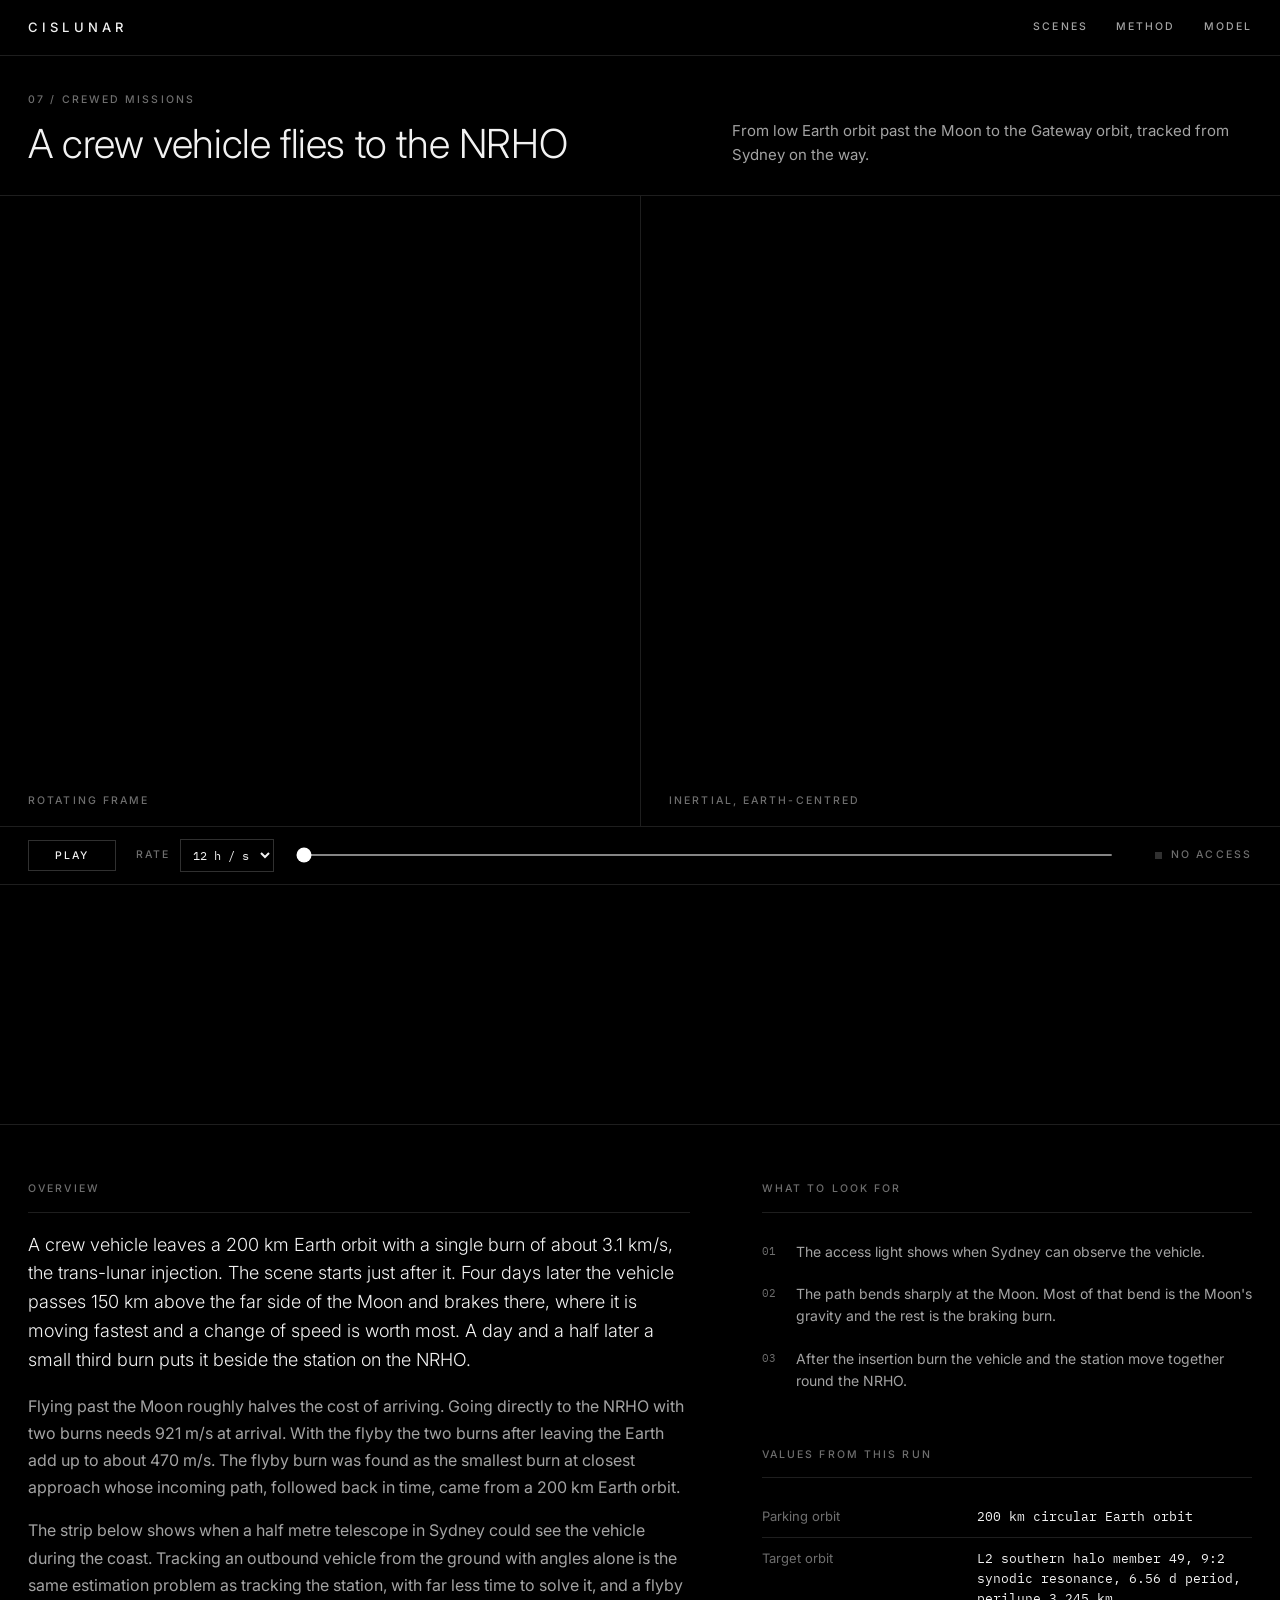
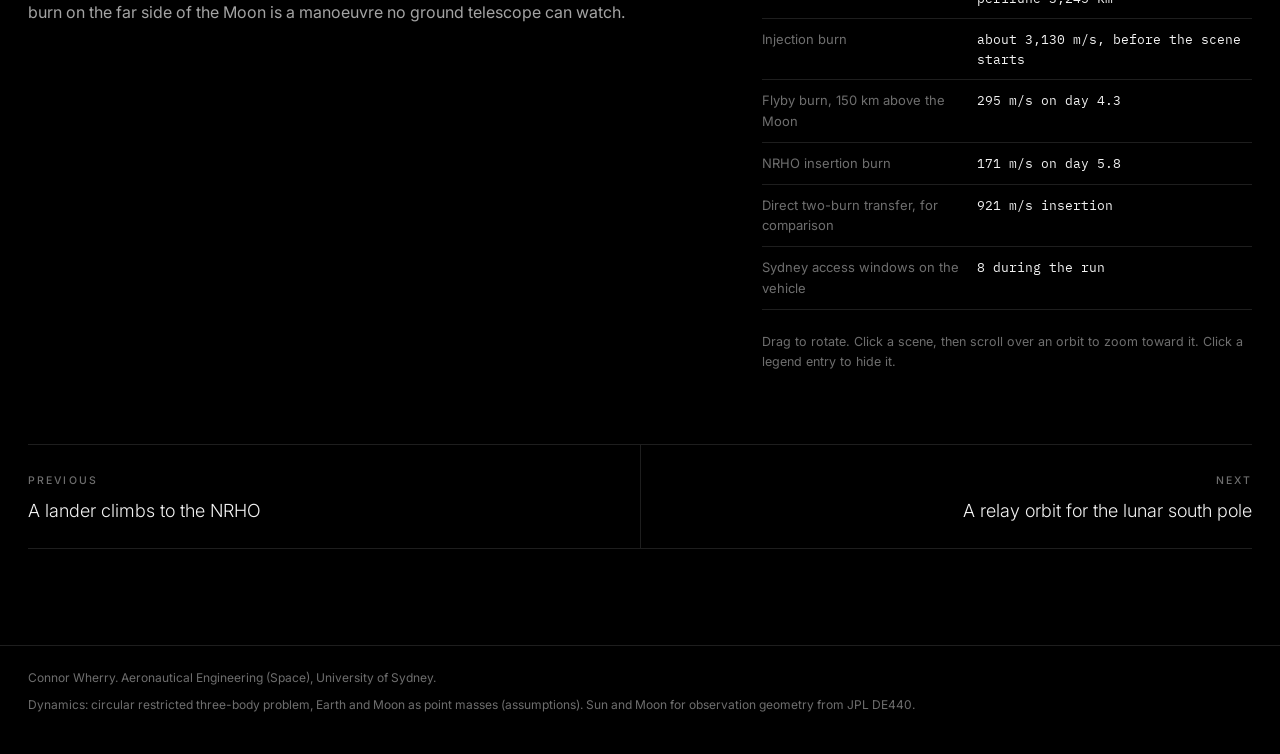
==== commit 2d88f2db: "Name the resonance, state the model, animate the manifolds Three gaps a supervisor found in the publ" ====
--- a/site/crew-transfer.html
+++ b/site/crew-transfer.html
@@ -7,12 +7,15 @@
 <meta name="description" content="From low Earth orbit past the Moon to the Gateway orbit, tracked from Sydney on the way.">
 <link rel="stylesheet" href="assets/showcase.css">
 
+<!-- Vercel Web Analytics: page views by country and device, no cookies.
+     Only counts once Analytics is switched on for the project. -->
+<script defer src="/_vercel/insights/script.js"></script>
 </head>
 <body>
 
 <header class="topbar">
   <a class="brand" href="index.html">Cislunar</a>
-  <nav class="nav"><a href="index.html#scenes">Scenes</a><a href="index.html#method">Method</a></nav>
+  <nav class="nav"><a href="index.html#scenes">Scenes</a><a href="index.html#method">Method</a><a href="index.html#model">Model</a></nav>
 </header>
 <main>
   <section class="scene-head">
@@ -39,7 +42,7 @@
     <div class="prose"><p class="label">Overview</p><p>A crew vehicle leaves a 200 km Earth orbit with a single burn of about 3.1 km/s, the trans-lunar injection. The scene starts just after it. Four days later the vehicle passes 150 km above the far side of the Moon and brakes there, where it is moving fastest and a change of speed is worth most. A day and a half later a small third burn puts it beside the station on the NRHO.</p><p>Flying past the Moon roughly halves the cost of arriving. Going directly to the NRHO with two burns needs 921 m/s at arrival. With the flyby the two burns after leaving the Earth add up to about 470 m/s. The flyby burn was found as the smallest burn at closest approach whose incoming path, followed back in time, came from a 200 km Earth orbit.</p><p>The strip below shows when a half metre telescope in Sydney could see the vehicle during the coast. Tracking an outbound vehicle from the ground with angles alone is the same estimation problem as tracking the station, with far less time to solve it, and a flyby burn on the far side of the Moon is a manoeuvre no ground telescope can watch.</p></div>
     <div class="side">
       <p class="label">What to look for</p><ol class="look-for"><li><span>The access light shows when Sydney can observe the vehicle.</span></li><li><span>The path bends sharply at the Moon. Most of that bend is the Moon&#x27;s gravity and the rest is the braking burn.</span></li><li><span>After the insertion burn the vehicle and the station move together round the NRHO.</span></li></ol>
-      <p class="label">Values from this run</p><table class="facts"><tr><th>Parking orbit</th><td>200 km circular Earth orbit</td></tr><tr><th>Injection burn</th><td>about 3,130 m/s, before the scene starts</td></tr><tr><th>Flyby burn, 150 km above the Moon</th><td>295 m/s on day 4.3</td></tr><tr><th>NRHO insertion burn</th><td>171 m/s on day 5.8</td></tr><tr><th>Direct two-burn transfer, for comparison</th><td>921 m/s insertion</td></tr><tr><th>Sydney access windows on the vehicle</th><td>8 during the run</td></tr></table>
+      <p class="label">Values from this run</p><table class="facts"><tr><th>Parking orbit</th><td>200 km circular Earth orbit</td></tr><tr><th>Target orbit</th><td>L2 southern halo member 49, 9:2 synodic resonance, 6.56 d period, perilune 3,245 km</td></tr><tr><th>Injection burn</th><td>about 3,130 m/s, before the scene starts</td></tr><tr><th>Flyby burn, 150 km above the Moon</th><td>295 m/s on day 4.3</td></tr><tr><th>NRHO insertion burn</th><td>171 m/s on day 5.8</td></tr><tr><th>Direct two-burn transfer, for comparison</th><td>921 m/s insertion</td></tr><tr><th>Sydney access windows on the vehicle</th><td>8 during the run</td></tr></table>
       <p class="hint">Drag to rotate. Click a scene, then scroll over an orbit to zoom toward it. Click a legend entry to hide it.</p>
     </div>
   </section>
@@ -50,8 +53,8 @@
       <span class="pager-title">A relay orbit for the lunar south pole</span></a>
   </nav>
 </main>
-<footer class="footer"><span>Connor Wherry. Aeronautical Engineering (Space), University of Sydney.</span><span>Computed with Python, numpy and scipy. Sun and Moon from JPL DE440.</span></footer>
-<script type="application/json" id="page-data">{"figures": [{"data": [{"hovertemplate": "Gateway<br>x %{x:.4f}<br>y %{y:.4f}<br>z %{z:.4f} LU<extra><\/extra>", "line": {"color": "#7fb2e5", "width": 2.0}, "meta": {"role": "path", "spacecraft": "Gateway", "stride": 2}, "mode": "lines", "name": "Gateway", "opacity": 0.55, "x": {"dtype": "f8", "bdata": "Mg9fJrpO8D+any42zE7wPwfwxjfeTvA/JIMnK/BO8D8d3E8QAk/wP51+P+cTT/A/0+71ryVP8D9ssXJqN0/wP5VLtRZJT/A//kK9tFpP8D/THYpEbE/wP8BiG8Z9T/A/8phwOY9P8D8TSImeoE/wP0v4ZPWxT/A/QjIDPsNP8D8af2N41E/wP3hohaTlT/A/enhowvZP8D+8OQzSB1DwP1c3cNMYUPA/4fyTxilQ8D9rFnerOlDwP4IQGYJLUPA/L3h5SlxQ8D/22pcEbVDwP9fGc7B9UPA/S8oMTo5Q8D9FdGLdnlDwPzZUdF6vUPA/BfpB0b9Q8D8T9so10FDwPz3ZDozgUPA/2DQN1PBQ8D+0msUNAVHwPxWdNzkRUfA/uM5iViFR8D/TwkZlMVHwPxQN42VBUfA/n0E3WFFR8D8R9UI8YVHwP3+8BRJxUfA/cy1/2YBR8D/u3a6SkFHwP2lklD2gUfA/0Fcv2q9R8D+JT39ov1HwP2zjg+jOUfA/yas8Wt5R8D9iQam97VHwP3E9yRL9UfA/ojmcWQxS8D8X0CGSG1LwP2abWbwqUvA/mDZD2DlS8D8qPd7lSFLwPwxLKuVXUvA/ovwm1mZS8D/C7tO4dVLwP7W+MI2EUvA/Ngo9U5NS8D9yb/gKolLwPwqNYrSwUvA/DgJ7T79S8D8CbkHczVLwP9hwtVrcUvA/9qrWyupS8D8yvaQs+VLwP9JIH4AHU/A/jO9FxRVT8D+JUxj8I1PwP18XliQyU/A/FN6+PkBT8D8gS5JKTlPwP2cCEEhcU/A/Pqg3N2pT8D9o4QgYeFPwPxpTg+qFU/A/8qKmrpNT8D8Ad3JkoVPwP8J15guvU/A/I0YCpbxT8D97j8UvylPwP5H5L6zXU/A/mSxBGuVT8D800fh58lPwP26QVsv/U/A/xBNaDg1U8D8bBQNDGlTwP8cOUWknVPA/h9tDgTRU8D+HFtuKQVTwP15rFoZOVPA/D4b1cltU8D8IE3hRaFTwPyG/nSF1VPA/oDdm44FU8D80KtGWjlTwP/VE3jubVPA/aDaN0qdU8D99rd1atFTwP4pZz9TAVPA/U+phQM1U8D8DEJWd2VTwPy97aOzlVPA/2NzbLPJU8D9k5u5e/lTwP6RJoYIKVfA/07jylxZV8D+R5uKeIlXwP+uFcZcuVfA/UUqegTpV8D+h52hdRlXwPxsS0SpSVfA/an7W6V1V8D+f4XiaaVXwPzXxtzx1VfA/CmOT0IBV8D9l7QpWjFXwP/RGHs2XVfA/yybNNaNV8D9lRBeQrlXwP6JX/Nu5VfA/xxh8GcVV8D+DQJZI0FXwP+WHSmnbVfA/ZqiYe+ZV8D/hW4B/8VXwP5hcAXX8VfA/MGUbXAdW8D+0MM40ElbwP5R6Gf8cVvA/of78uidW8D8UeXhoMlbwP4emiwc9VvA/+EM2mEdW8D/ZDngaUlbwPw3FUI5cVvA/xyTA82ZW8D+Z7MVKcVbwP33bYZN7VvA/zbCTzYVW8D9JLFv5j1bwPxIOuBaaVvA/rhaqJaRW8D8FBzEmrlbwP2OgTBi4VvA/daT8+8FW8D9L1UDRy1bwP1j1GJjVVvA/cseEUN9W8D/ODoT66FbwPwaPFpbyVvA/Fgw8I/xW8D9YSvShBVfwP4sOPxIPV/A/zx0cdBhX8D+jPYvHIVfwP+ozjAwrV/A/5sYeQzRX8D87vUJrPVfwP+3d94RGV/A/YPA9kE9X8D9bvBSNWFfwPwIKfHthV/A/26FzW2pX8D/NTPssc1fwPx3UEvB7V/A/cQG6pIRX8D/PnvBKjVfwP5x2tuKVV/A/m1MLbJ5X8D/zAO/mplfwPyRKYVOvV/A/E/thsbdX8D8B4PAAwFfwP43FDULIV/A/uHi4dNBX8D/fxvCY2FfwP799tq7gV/A/cmsJtuhX8D9zXumu8FfwP5klVpn4V/A/GpBPdQBY8D+LbdVCCFjwP9yN5wEQWPA/X8GFshdY8D/A2K9UH1jwPwylZegmWPA/q/embS5Y8D9jonPkNVjwP1l3y0w9WPA/DUmupkRY8D9e6hvyS1jwP4guFC9TWPA/IumWXVpY8D8i7qN9YVjwP9sRO49oWPA/+ihckm9Y8D+MCAeHdljwP/mFO219WPA/BHf5RIRY8D/QsUAOi1jwP9kMEcmRWPA/+F5qdZhY8D9jf0wTn1jwP6tFt6KlWPA/vomqI6xY8D/kIyaWsljwP8PsKfq4WPA/W721T79Y8D8Ib8mWxVjwP4LbZM/LWPA/29yH+dFY8D+CTTIV2FjwP0EIZCLeWPA/O+gcIeRY8D/xyFwR6ljwPz2GI/PvWPA/VfxwxvVY8D/JB0WL+1jwP4OFn0EBWfA/ylKA6QZZ8D89TeeCDFnwP9dS1A0SWfA/7UFHihdZ8D8v+T/4HFnwP6RXvlciWfA/sjzCqCdZ8D8ViEvrLFnwP+UZWh8yWfA/lNLtRDdZ8D/rkgZcPFnwPxE8pGRBWfA/gq/GXkZZ8D8Yz21KS1nwPwN9mSdQWfA/zZtJ9lRZ8D9bDn62WVnwP+q3NmheWfA/D3xzC2NZ8D+6PjSgZ1nwPzHkeCZsWfA/F1FBnnBZ8D9kao0HdVnwP2sVXWJ5WfA/1Tewrn1Z8D+ut4bsgVnwP2974BuGWfA/02m9PIpZ8D/saR1PjlnwPyZjAFOSWfA/RT1mSJZZ8D9l4E4vmlnwP/w0ugeeWfA/2COo0aFZ8D8glhiNpVnwP1V1CzqpWfA/TauA2KxZ8D87InhosFnwP6bE8emzWfA/cH3tXLdZ8D/TN2vBulnwP2Dfahe+WfA/A2DsXsFZ8D/9pe+XxFnwP+iddMLHWfA/tzR73spZ8D+1VwPszVnwP4P0DOvQWfA/HPmX29NZ8D/TU6S91lnwP1DzMZHZWfA/lsZAVtxZ8D//vNAM31nwPzvG4bThWfA/U9JzTuRZ8D+p0YbZ5lnwP/O0GlbpWfA/QW0vxOtZ8D/768Qj7lnwP+Ai23TwWfA/BARyt/JZ8D/XgYnr9FnwPx2PIRH3WfA/8R46KPlZ8D/JJNMw+1nwP26U7Cr9WfA/BGKGFv9Z8D8DgqDzAFrwPzzpOsICWvA/2IxVggRa8D9WYvAzBlrwP4xfC9cHWvA/qHqmawla8D8uqsHxClrwP/vkXGkMWvA/QSJ40g1a8D+LWRMtD1rwP7qCLnkQWvA/B5bJthFa8D//i+TlElrwP4tdfwYUWvA/5wOaGBVa8D+oeDQcFlrwP7m1ThEXWvA/XbXo9xda8D8tcgLQGFrwPxvnm5kZWvA/bA+1VBpa8D/A5k0BG1rwPwxpZp8bWvA/nZL+Lhxa8D8WYBawHFrwP3HOrSIdWvA//9rEhh1a8D9pg1vcHVrwP63FcSMeWvA/IqAHXB5a8D92ER2GHlrwP6oYsqEeWvA/HLXGrh5a8D985lqtHlrwP9Osbp0eWvA/gggCfx5a8D8++hRSHlrwPxWDpxYeWvA/bKS5zB1a8D//X0t0HVrwP9+3XA0dWvA/d67tlxxa8D+GRv4THFrwPySDjoEbWvA/v2ee4Bpa8D8c+C0xGlrwP1g4PXMZWvA/5izMphha8D+P2trLF1rwP3ZGaeIWWvA/EnZ36hVa8D8ybwXkFFrwP/03E88TWvA/8NagqxJa8D/eUq55EVrwP/OyOzkQWvA/sf5I6g5a8D/yPdaMDVrwP+Z44yAMWvA/E7hwpgpa8D9ZBH4dCVrwP+1mC4YHWvA/W+kY4AVa8D+GlaYrBFrwP6t1tGgCWvA/WZRClwBa8D96/FC3/lnwP06538j8WfA/bNbuy/pZ8D/CX37A+FnwP5Rhjqb2WfA/gegefvRZ8D95ATBH8lnwP8q5wQHwWfA/Ex/Ure1Z8D9OP2dL61nwP8soe9roWfA/MeoPW+ZZ8D9/kiXN41nwPwkxvDDhWfA/fNXThd5Z8D/cj2zM21nwP4RwhgTZWfA/JoghLtZZ8D/L5z1J01nwP9Sg21XQWfA/GcX6U81Z8D/EZptDylnwP0WYvSTHWfA/YGxh98NZ8D809oa7wFnwPzdJLnG9WfA/N3lXGLpZ8D9cmgKxtlnwPyXBLzuzWfA/aQLftq9Z8D9ZcxAkrFnwP3wpxIKoWfA/szr60qRZ8D85vbIUoVnwP57H7UedWfA/zHCrbJlZ8D8I0OuClVnwP+z8roqRWfA/bQ/1g41Z8D/YH75uiVnwP9JGCkuFWfA/WZ3ZGIFZ8D/GPCzYfFnwP8k+Aol4WfA/ar1bK3RZ8D8M0zi/b1nwP2mamURrWfA/mC5+u2ZZ8D8Eq+YjYlnwP3Ur031dWfA/C8xDyVhZ8D8+qTgGVFnwP+LfsTRPWfA/I42vVEpZ8D+GzjFmRVnwP+rBOGlAWfA/iYXEXTtZ8D/1N9VDNlnwPxn4ahsxWfA/PuWF5CtZ8D8BHyafJlnwP17FS0shWfA/qfj26BtZ8D+O2Sd4FlnwPxiJ3vgQWfA/qSgbawtZ8D/92d3OBVnwPyu/JiQAWfA/p/r1avpY8D87r0uj9FjwPxAAKM3uWPA/phCL6OhY8D/bBHX14ljwP+UA5vPcWPA/WCne49ZY8D8ho13F0FjwP4iTZJjKWPA/MSDzXMRY8D8cbwkTvljwP6Kmp7q3WPA/eu3NU7FY8D+1anzeqljwP8FFs1qkWPA/ZqZyyJ1Y8D/JtLonl1jwP2uZi3iQWPA/KH3luolY8D85icjugljwPzTnNBR8WPA/CcEqK3VY8D8HQaozbljwP9aRsy1nWPA/f95GGWBY8D9kUmT2WFjwP0UZDMVRWPA/P18+hUpY8D/NUPs2Q1jwP8UaQ9o7WPA/XOoVbzRY8D8i7XP1LFjwPwdRXW0lWPA/V0TS1h1Y8D+79dIxFljwPzqUX34OWPA/O094vAZY8D+AVh3s/lfwPynaTg33V/A/tgoNIO9X8D8FGVgk51fwP082MBrfV/A/MJSVAddX8D+fZIjazlfwP/PZCKXGV/A/4SYXYb5X8D9+frMOtlfwPz0U3q2tV/A/8BuXPqVX8D/Iyd7AnFfwP1VStTSUV/A/iOoamotX8D+uxw/xglfwP3cflDl6V/A/8Seoc3FX8D+JF0yfaFfwPw4lgLxfV/A/rYdEy1ZX8D/0dpnLTVfwP9Aqf71EV/A/kNv1oDtX8D/hwf11MlfwP9MWlzwpV/A/1RPC9B9X8D+38n6eFlfwP6vtzTkNV/A/QT+vxgNX8D9sIiNF+lbwP4DSKbXwVvA/MovDFudW8D+ZiPBp3VbwPysHsa7TVvA/w0MF5clW8D+be+0MwFbwP07saSa2VvA/3dN6MaxW8D+mcCAuolbwP2wBWxyYVvA/U8Uq/I1W8D/j+4/Ng1bwPwPlipB5VvA/CMEbRW9W8D/R0ELrZFbwP39VAINaVvA/kJBUDFBW8D/lwz+HRVbwP8QxwvM6VvA/1hzcUTBW8D8pyI2hJVbwPzF31+IaVvA/xG25FRBW8D8e8DM6BVbwP+FCR1D6VfA/E6vzV+9V8D8dbjlR5FXwP9LRGDzZVfA/ZxySGM5V8D94lKXmwlXwPwWBU6a3VfA/dymcV6xV8D+b1X/6oFXwP6PN/o6VVfA/K1oZFYpV8D8zxM+MflXwPyFVIvZyVfA/xFYRUWdV8D9RE52dW1XwP2XVxdtPVfA/AuiLC0RV8D+Tlu8sOFXwP+0s8T8sVfA/SPeQRCBV8D9JQs86FFXwP/larCIIVfA/zI4o/PtU8D+dK0TH71TwP7J//4PjVPA/uNlaMtdU8D/EiFbSylTwP1fc8mO+VPA/WiQw57FU8D8gsQ5cpVTwP2XTjsKYVPA/UNywGoxU8D9yHXVkf1TwP8bo259yVPA/s5DlzGVU8D8HaJLrWFTwPwDC4vtLVPA/Q/LW/T5U8D/jTG/xMVTwP14mrNYkVPA/nNONrRdU8D/zqRR2ClTwPyT/QDD9U/A/XikT3O9T8D86f4t54lPwP79XqgjVU/A/YQpwicdT8D8C79z7uVPwP/Fd8V+sU/A/6K+ttZ5T8D8SPhL9kFPwPwdiHzaDU/A/zXXVYHVT8D/Y0zR9Z1PwPwvXPYtZU/A/uNrwiktT8D+hOk58PVPwP/RSVl8vU/A/UoAJNCFT8D/JH2j6ElPwP9qOcrIEU/A/cyspXPZS8D/0U4z351LwPyxnnITZUvA/XcRZA8tS8D85y8RzvFLwP+Lb3dWtUvA/7FalKZ9S8D9fnRtvkFLwP7EQQaaBUvA/zBIWz3JS8D8NBpvpY1LwP0JN0PVUUvA/rUu280VS8D8CZU3jNlLwP2j9lcQnUvA/enmQlxhS8D9HPj1cCVLwP1GxnBL6UfA/jjivuupR8D9pOnVU21HwP8Ed79/LUfA/6UkdXbxR8D+rJgDMrFHwP0McmCydUfA/Z5Plfo1R8D899ejCfVHwP2WrovhtUfA/9B8TIF5R8D90vTo5TlHwP+juGUQ+UfA/xh+xQC5R8D//uwAvHlHwP/gvCQ8OUfA/j+jK4P1Q8D8aU0ak7VDwP2Xde1ndUPA/tvVrAM1Q8D/JCheZvFDwP9aLfSOsUPA/kuifn5tQ8D9KkX4Ni1DwP6r2GW16UPA/1IlyvmlQ8D9mvIgBWVDwP3cAXTZIUPA/nMjvXDdQ8D/kh0F1JlDwP9mxUn8VUPA/grojewRQ8D9jFrVo80/wP3s6B0jiT/A/RpwaGdFP8D+/se/bv0/wP1zxhpCuT/A/EdLgNp1P8D9Ry/3Oi0/wPwxV3lh6T/A/sueC1GhP8D8v/OtBV0/wP/ELGqFFT/A/45AN8jNP8D9xBcc0Ik/wP4bkRmkQT/A/jqmNj/5O8D900Jun7E7wP6bVcbHaTvA/ETYQrchO8D8kb3eatk7wP9D+p3mkTvA/iGOiSpJO8D9BHGcNgE7wP3Oo9sFtTvA/GIhRaFtO8D+uO3gASU7wPzdEa4o2TvA/OCMrBiRO8D+7WrhzEU7wP01tE9P+TfA/At48JOxN8D9xMDVn2U3wP7no/JvGTfA/fIuUwrNN8D/lnfzaoE3wP6SlNeWNTfA/8ChA4XpN8D+GrhzPZ03wP629y65UTfA/M95NgEFN8D9tmKNDLk3wPzt1zfgaTfA/Av7LnwdN8D+1vJ849EzwP807ScPgTPA/TgbJP81M8D/Ipx+uuUzwP1OsTQ6mTPA/lKBTYJJM8D+6ETKkfkzwP4GN6dlqTPA/MKJ6AVdM8D+b3uUaQ0zwPyPSKyYvTPA/tQxNIxtM8D/OHkoSB0zwP3aZI/PyS/A/RQ7axd5L8D9iD26KykvwP4Av4EC2S/A/5gEx6aFL8D9mGmGDjUvwP2YNcQ95S/A/2W9hjWRL8D9G1zL9T0vwP8PZ5V47S/A/9w17siZL8D8fC/P3EUvwPwRpTi/9SvA/B8CNWOhK8D8aqbFz00rwP8G9uoC+SvA/Fpipf6lK8D/G0n5wlErwPxIJO1N/SvA/0dbeJ2pK8D9v2GruVErwP+2q36Y/SvA/4us9USpK8D97OYbtFErwP30yuXv/SfA/Q3bX++lJ8D+/pOFt1EnwP3te2NG+SfA/m0S8J6lJ8D/Z+I1vk0nwP4kdTql9SfA/l1X91GdJ8D+MRJzyUUnwP56OKwI8SfA/pNirAyZJ8D/+xx33D0nwP6cCgtz5SPA/Ni/Zs+NI8D/g9CN9zUjwP3r7Yji3SPA/dOuW5aBI8D/ebcCEikjwP2cs4BV0SPA/XdH2mF1I8D+tBwUOR0jwP+d6C3UwSPA/ONcKzhlI8D9xyQMZA0jwPwP/9lXsR/A/AiblhNVH8D8j7c6lvkfwP78DtbinR/A/0xmYvZBH8D//33i0eUfwP4YHWJ1iR/A/UkI2eEtH8D/wQhRFNEfwP5a88gMdR/A/HGPStAVH8D8E67NX7kbwP3YJmOzWRvA/QXR/c79G8D/d4Wrsp0bwP2sJW1eQRvA/s6JQtHhG8D8qZkwDYUbwP+wMT0RJRvA/wVBZdzFG8D8e7GucGUbwPyCah7MBRvA/lBatvOlF8D/wHd230UXwP1ptGKW5RfA/pcJfhKFF8D9T3LNViUXwP5N5FRlxRfA/RFqFzlhF8D/4PgR2QEXwP+3okg8oRfA/FBoymw9F8D8QleIY90TwPzUdpYjeRPA/i3Z66sVE8D/NZWM+rUTwP2ewYISURPA/fRxzvHtE8D/mcJvmYkTwPy512gJKRPA/mfEwETFE8D8er58RGETwP253JwT/Q/A/8hTJ6OVD8D/HUoW/zEPwP8n8XIizQ/A/h99QQ5pD8D9OyGHwgEPwPySFkI9nQ/A/yuTdIE5D8D+8tkqkNEPwPzPL1xkbQ/A/JfOFgQFD8D9DAFbb50LwP//ESCfOQvA/hhRfZbRC8D/HwpmVmkLwP26k+beAQvA/545/zGZC8D9hWCzTTELwP8vXAMwyQvA/0+T9thhC8D/uVySU/kHwP1EKdWPkQfA/89XwJMpB8D+TlZjYr0HwP7EkbX6VQfA/k19vFntB8D9GI6CgYEHwP5tNAB1GQfA/K72QiytB8D9fUVLsEEHwP4bqRT/2QPA/nmlshNtA8D9ssMa7wEDwP4ChVeWlQPA/NyAaAYtA8D+6EBUPcEDwPwBYRw9VQPA/z9uxATpA8D+4glXmHkDwPx80M70DQPA/NdhLhug/8D/+V6BBzT/wP02dMe+xP/A/yJIAj5Y/8D/nIw4hez/wP/Y8W6VfP/A/E8voG0Q/8D8zvLeEKD/wPx7/yN8MP/A/dIMdLfE+8D+pObZs1T7wPwsTlJ65PvA/vgG4wp0+8D/C+CLZgT7wP+zr1eFlPvA/78/R3Ek+8D9YmhfKLT7wP49BqKkRPvA/2byEe/U98D9ZBK4/2T3wPw8RJfa8PfA/29zqnqA98D97YgA6hD3wP4+dZsdnPfA/l4oeR0s98D/2Jim5Lj3wP/Jwhx0SPfA/smc6dPU88D9FC0O92DzwP5xcovi7PPA/j11ZJp888D/eEGlGgjzwPy960lhlPPA/EJ6WXUg88D/6gbZUKzzwP08sMz4OPPA/XKQNGvE78D9Y8kbo0zvwP2gf4Ki2O/A/oDXaW5k78D/+PzYBfDvwP3JK9ZheO/A/2mEYI0E78D8GlKCfIzvwP7bvjg4GO/A/nYTkb+g68D9hY6LDyjrwP5udyQmtOvA/20VbQo868D+jb1htcTrwP24vwopTOvA/rZqZmjU68D/Jx9+cFzrwPyXOlZH5OfA/G8a8eNs58D8DyVVSvTnwPy7xYR6fOfA/6Fni3IA58D99H9iNYjnwPzRfRDFEOfA/VDcoxyU58D8kx4RPBznwP+guW8roOPA/6I+sN8o48D9uDHqXqzjwP8THxOmMOPA/XOaNLm448D+jjdZlTzjwP//jn48wOPA/3xDrqxE48D+6PLm68jfwPxORC7zTN/A/dTjjr7Q38D97XkGWlTfwP8ovJ292N/A/FtqVOlc38D8ijI74NzfwP8B1EqkYN/A/1MciTPk28D9TtMDh2TbwP0Ru7Wm6NvA/wymq5Jo28D8BHPhRezbwP0N72LFbNvA/5X5MBDw28D9dX1VJHDbwPzlW9ID8NfA/Hp4qq9w18D/RcvnHvDXwPy4RYtecNfA/M7dl2Xw18D/5owXOXDXwP7gXQ7U8NfA/zFMfjxw18D+vmptb/DTwP/8vuRrcNPA/flh5zLs08D8UWt1wmzTwP8x75gd7NPA/2wWWkVo08D+dQe0NOjTwP5l57XwZNPA/gPmX3vgz8D8uDu4y2DPwP6wF8Xm3M/A/My+is5Yz8D8p2wLgdTPwPydbFP9UM/A/9gHYEDQz8D+TI08VEzPwPy0VewzyMvA/Ky1d9tAy8D8ow/bSrzLwP/kvSaKOMvA/qc1VZG0y8D+B9x0ZTDLwPwAKo8AqMvA/5mLmWgky8D8uYenn5zHwPxJlrWfGMfA/DdAz2qQx8D/aBH4/gzHwP3ZnjZdhMfA/JF1j4j8x8D9oTAEgHjHwPw2daFD8MPA/J7iac9ow8D8QCJmJuDDwP2z4ZJKWMPA/KPb/jXQw8D9/b2t8UjDwP/fTqF0wMPA/ZZS5MQ4w8D/xIp/46y/wPznzWrLJL/A/GXruXqcv8D+7LVv+hC/wP5+FopBiL/A/n/rFFUAv8D/sBseNHS/wPxQmp/j6LvA/AtVnVtgu8D/9kQqntS7wP6vckOqSLvA/FTb8IHAu8D+iIE5KTS7wPx0giGYqLvA/ubmrdQcu8D8KdLp35C3wPw7XtWzBLfA/LWyfVJ4t8D83vngvey3wP2hZQ/1XLfA/bMsAvjQt8D9ao7JxES3wP71xWhjuLPA/kcj5scos8D9DO5I+pyzwP7leJb6DLPA/Tcm0MGAs8D/SEkKWPCzwP5bUzu4YLPA/YalcOvUr8D94Le140SvwP6H+gaqtK/A/ILwcz4kr8D+7Br/mZSvwP72AavFBK/A/980g7x0r8D++k+Pf+SrwP/J4tMPVKvA//SWVmrEq8D/URIdkjSrwP/uAjCFpKvA/hIem0UQq8D8SB9d0ICrwP9uvHwv8KfA/qjOClNcp8D/eRQARsynwP3Cbm4COKfA/8OpV42kp8D+K7DA5RSnwPwdaLoIgKfA/ze5Pvvso8D/iZ5ft1ijwP++DBhCyKPA/PwOfJY0o8D/Ap2IuaCjwPwo1UypDKPA/WnByGR4o8D+YIML7+CfwP1YORNHTJ/A/1AP6ma4n8D8EzeVViSfwP7E3CQVkJ/A/RhNmpz4n8D/aMP48GSfwP0Bj08XzJvA/BX/nQc4m8D9yWjyxqCbwP5DN0xODJvA/KrKvaV0m8D/K49GyNybwP8E/PO8RJvA/JqXwHuwl8D/X9PBBxiXwP30RP1igJfA/jt/cYXol8D9NRcxeVCXwP88qD08uJfA/+HmnMggl8D+FHpcJ4iTwPwYG4NO7JPA/5R+EkZUk8D9pXYVCbyTwP7Kx5eZIJPA/whGnfiIk8D99dMsJ/CPwP6rSVIjVI/A/9CZF+q4j8D/ybZ5fiCPwPyKmYrhhI/A/8s+TBDsj8D+77TNEFCPwP8wDRXftIvA/ZRjJncYi8D+7M8K3nyLwP/1fMsV4IvA/U6kbxlEi8D/lHYC6KiLwP9bNYaIDIvA/TcvCfdwh8D9zKqVMtSHwP3kBCw+OIfA/lmj2xGYh8D8NemluPyHwPy5SZgsYIfA/Vw/vm/Ag8D/40QUgySDwP5S8rJehIPA/xfPlAnog8D87nrNhUiDwP8LkF7QqIPA/QfIU+gIg8D++86wz2x/wP2EY4mCzH/A/c5G2gYsf8D+PkiyWYx/wP25RRp47H/A/6gUGmhMf8D8N6m2J6x7wPxY6gGzDHvA/fDQ/Q5se8D/tGa0Ncx7wP1MtzMtKHvA/2LOefSIe8D/k9CYj+h3wPyQ6Z7zRHfA/is9hSakd8D9SAxnKgB3wPwMmjz5YHfA/c4rGpi8d8D/JhcECBx3wP4BvglLeHPA/aaELlrUc8D+xd1/NjBzwP+NQgPhjHPA/5o1wFzsc8D8IkjIqEhzwP/vCyDDpG/A/24g1K8Ab8D8xTnsZlxvwP/N/nPttG/A/jY2b0UQb8D/d6HqbGxvwPzsGPVnyGvA/fVzkCska8D/0ZHOwnxrwP3ab7El2GvA/XX5S10wa8D+LjqdYIxrwP25P7s35GfA/AkcpN9AZ8D/W/VqUphnwPwr/heV8GfA/WtisKlMZ8D8YGtJjKRnwPzlX+JD/GPA/TSUistUY8D+LHFLHqxjwP9DXitCBGPA/ovTOzVcY8D8zEyG/LRjwP2PWg6QDGPA/6uP5fdkX8D9A5IVLrxfwP4GCKg2FF/A/jmzqwloX8D8QU8hsMBfwP3fpxgoGF/A//uXonNsW8D+0ATEjsRbwP3f4oZ2GFvA//4g+DFwW8D/cdAlvMRbwP4CABcYGFvA/O3M1EdwV8D9EF5xQsRXwP7w5PISGFfA/sqoYrFsV8D8mPTTIMBXwPwzHkdgFFfA/UyE03doU8D/oJx7WrxTwP7i5UsOEFPA/t7jUpFkU8D/iCad6LhTwP0WVzEQDFPA//EVIA9gT8D89Ch22rBPwP1TTTV2BE/A/r5Xd+FUT8D/dSM+IKhPwP5TnJQ3/EvA/tm/khdMS8D9S4g3zpxLwP6xDpVR8EvA/P5utqlAS8D+/8yn1JBLwPyFbHTT5EfA/nuKKZ80R8D+ynnWPoRHwPyen4Kt1EfA/FRfPvEkR8D/kDETCHRHwP1WqQrzxEPA/sxTOqsUQ8D+fdOmNmRDwPxn2l2VtEPA/jsjcMUEQ8D/gHrvyFBDwP2kvNqjoD/A//zNRUrwP8D/5aQ/xjw/wPzMSdIRjD/A/E3GCDDcP8D+Rzj2JCg/wPzZ2qfrdDvA/JbfIYLEO8D8f5J67hA7wP4lTLwtYDvA/cV99TysO8D+TZYyI/g3wP1zHX7bRDfA/9en62KQN8D9DNmHwdw3wP+8YlvxKDfA/bAKd/R0N8D/5Znnz8AzwP6u+Lt7DDPA/cIXAvZYM8D8TOzKSaQzwP0Rjh1s8DPA/nYXDGQ8M8D+lLerM4QvwP9jq/nS0C/A/qlAFEocL8D+O9gCkWQvwP/d39SosC/A/Y3Tmpv4K8D9cj9cX0QrwP3twzH2jCvA/csPI2HUK8D85ONAoSArwP/GC5m0aCvA/2FsPqOwJ8D9if07XvgnwPz6up/uQCfA/Ya0eFWMJ8D8CRrcjNQnwP6hFdScHCfA/LX5cINkI8D/FxXAOqwjwPwL3tfF8CPA/3fAvyk4I8D+/luKXIAjwP3/Q0VryB/A/dIoBE8QH8D9ztXXAlQfwP9pGMmNnB/A/ljg7+zgH8D8tiZSICgfwP707QgvcBvA/DVhIg60G8D+M6qrwfgbwP1wEblNQBvA/WbuVqyEG8D8cKib58gXwPwdwIzzEBfA/RrGRdJUF8D/aFnWiZgXwP5zO0cU3BfA/Rwus3ggF8D96BAjt2QTwP7326fCqBPA/jyNW6nsE8D+T0VDZTATwP3ZM3r0dBPA/4uQCmO4D8D+d8MJnvwPwP47KIi2QA/A/xdIm6GAD8D+AbtOYMQPwPzYILT8CA/A/mQ8429IC8D+m+fhsowLwP6VAdPRzAvA/OmSucUQC8D9k6avkFALwP49acU3lAfA/lkcDrLUB8D/ORWYAhgHwPxDwnkpWAfA/weaxiiYB8D/az6PA9gDwP/BWeezGAPA/Qi03DpcA8D+4CeIlZwDwP/SofjM3APA/V80RNwcA8D8NfkBhrv/vP+6XXUBO/+8/6I+EC+7+7z9HGb/Cjf7vPyLzFmYt/u8/muiV9cz97z8V0UVxbP3vP9GPMNkL/e8/OxRgLav87z/6Wd5tSvzvPwVptZrp++8/s1Xvs4j77z/OQJa5J/vvP6dXtKvG+u8/KtRTimX67z/0/H5VBPrvP2YlQA2j+e8/vK2hsUH57z8kA65C4PjvP9Sfb8B++O8/GwvxKh347z9/2TyCu/fvP82sXcZZ9+8/LjRe9/f27z9CLEkVlvbvPy1fKSA09u8/rqQJGNL17z8y4vT8b/XvP+gK9s4N9e8/zB8Yjqv07z+9L2Y6SfTvP7BX69Pm8+8/HcOyWoTz7z+Aq8fOIfPvP65YNTC/8u8/7CAHf1zy7z8GaUi7+fHvP2OkBOWW8e8/IVVH/DPx7z8pDBwB0fDvP0ppjvNt8O8/Vxuq0wrw7z884Hqhp+/vPyCFDF1E7+8/euZqBuHu7z8z8KGdfe7vP7ydvSIa7u8/KvrJlbbt7z9TINP2Uu3vP+M65UXv7O8/dYQMg4vs7z+tR1WuJ+zvP0jfy8fD6+8/M7Z8z1/r7z+kR3TF++rvP7Ufv6mX6u8/CdtpfDPq7z/sJoE9z+nvP47BEe1q6e8/FXooiwbp7z+9MNIXoujvP/PWG5M96O8/em8S/djn7z+FDsNVdOfvP97ZOp0P5+8/CgmH06rm7z9p5bT4RebvP1rK0Qzh5e8/XiXrD3zl7z89dg4CF+XvPyFPSeOx5O8/u1Sps0zk7z9bPjxz5+PvPw/WDyKC4+8/uvgxwBzj7z87lrBNt+LvPx6ymcpR4u8/LmP7Nuzh7z+60+OShuHvP81BYd4g4e8/Sf+BGbvg7z8SclREVeDvPzkU517v3+8/InRIaYnf7z+7NIdjI9/vP6cNsk293u8/bsvXJ1fe7z+uTwfy8N3vP02RT6yK3e8/pJy/ViTd7z+rk2bxvdzvPyOuU3xX3O8/vDmW9/Db7z81mj1jitvvP8ZJWb8j2+8/qtn4C73a7z/F8StJVtrvPx1RAnfv2e8/Cc6LlYjZ7z9rVtikIdnvP+vv96S62O8/Pbj6lVPY7z9k5fB37NfvP/zF6kqF1+8/hsH4Dh7X7z+wWCvEttbvP50lk2pP1u8/LdxAAujV7z9BSkWLgNXvP/VXsQUZ1e8/3QeWcbHU7z/adwTPSdTvP0vhDR7i0+8/OJnDXnrT7z/MEDeREtPvP7PVebWq0u8/fpKdy0LS7z8VD7TT2tHvPy0xz81y0e8/xfwAugrR7z+rlFuYotDvP/Y68Wg60O8/jlHUK9LP7z+nWhfhac/vPzn5zIgBz+8/dvEHI5nO7z/3KduvMM7vPzOsWS/Ize8/BKWWoV/N7z9wZaUG98zvP11jmV6OzO8/YzqGqSXM7z+irH/nvMvvP7CjmRhUy+8/jTHoPOvK7z+fkX9UgsrvP68pdF8Zyu8/54raXbDJ7z/JcsdPR8nvP3vMTzXeyO8/rbKIDnXI7z9GcIfbC8jvPwuCYZyix+8/A5gsUTnH7z8dl/75z8bvP+Sa7ZZmxu8/XvcPKP3F7z8CO3ytk8XvP7kwSScqxe8/8eGNlcDE7z+wmGH4VsTvPwri20/tw+8/cZEUnIPD7z/bwiPdGcPvP9rdIROwwu8/rpgnPkbC7z+s+01e3MHvP+ZkrnNywe8/H4xifgjB7z/ghoR+nsDvP83MLnQ0wO8/BDx8X8q/7z9aHohAYL/vP08vbhf2vu8/X6FK5Iu+7z9OJDqnIb7vP67rWWC3ve8/KLbHD0297z9h1aG14rzvP242B1J4vO8/xmoX5Q287z+isfJuo7vvP60Buu84u+8/IRWPZ8667z9tdpTWY7rvP2CM7Tz5ue8/a6i+mo657z/5FS3wI7nvPyQrXz25uO8/v1p8gk647z+MR62/47fvP8bYG/V4t+8/y1HzIg637z/YamBJo7bvP89rkWg4tu8/Y0m2gM217z9KxQCSYrXvP3KRpJz3tO8/GnbXoIy07z+PetGeIbTvP8URzZa2s+8/LE4HiUuz7z9vFsB14LLvP+1gOl11su8/AnW8Pwqy7z/hMpAdn7HvP9xhA/czse8/+wVozMiw7z9QwBSeXbDvP0c3ZWzyr+8/2Ym6N4ev7z+Qz3sAHK/vP3ymFsewru8/Fs//i0Wu7z/Z17NP2q3vP3fgtxJvre8/KG6a1QOt7z+eWfSYmKzvP9jYaV0trO8/3aarI8Kr7z+ZTXjsVqvvP4WZnbjrqu8/rjf6iICq7z/Ph39eFarvP9OpMzqqqe8/esozHT+p7z/vvbYI1KjvP6vyD/5oqO8/CcWy/v2n7z9uSTYMk6fvPyGZWSgop+8/8bYIVb2m7z/vKmKUUqbvPzpnvejnpe8/ECKyVH2l7z+1xCDbEqXvP3skPH+opO8/Z76URD6k7z/0tSUv1KPvP6fsY0Nqo+8/KYxPhgCj7z9Hg4j9lqLvP393Zq8tou8/y9wUo8Sh7z8Q+rPgW6HvPwXcf3HzoO8/EF7+X4ug7z9htjW4I6DvP05I7Ye8n+8/R9H63lWf7z8lfZ7P757vP5/y8G6Knu8/FwBn1SWe7z+RO28fwp3vP4OlLm5fne8/UAdi6P2c7z8oV2q7nZzvP9OPihw/nO8/w89cSuKb7z+9gYKOh5vvP5TWjj8vm+8/Ilwiw9ma7z+8+h+Qh5rvP0x8zDA5mu8/cISHRO+Z7z9BuZ6AqpnvP4GNha9rme8/f+WKrTOZ7z+/ZxViA5nvPwyXqrTbmO8/bPO4fb2Y7z/tYFd0qZjvPz7IqRugmO8/kXm3s6GY7z+t+XIxrpjvP8YJIUDFmO8/9Ti6S+aY7z+aj3+REJnvP2sy1zJDme8/O73gRn2Z7z97PX/ovZnvPwqiDUAEmu8/Rw0IiU+a7z8k04EUn5rvP3I5YEnymu8/c0o0o0ib7z/wM1mwoZvvP2jnxw/9m+8/SeHlblqc7z85LnaHuZzvP15pvx0ane8/furs/nud7z8gO6r/3p3vP0hD9PpCnu8/nBAa0aee7z83xeZmDZ/vPx+I7qRzn+8/8uv4dtqf7z+e9YPLQaDvP5SiW5OpoO8/gHJCwRGh7z/HD6hJeqHvP2KtayLjoe8/7BuoQkyi7z/T84eitaLvP4p5IDsfo+8/XBxSBomj7z8nqK3+8qPvPzNlXR9dpO8/9YMRZMek7z9KU+/IMaXvP23Ogkqcpe8/oSmy5Qam7z+wDLOXcabvP+k/AV7cpu8/D5FWNken7z/3xaMesqfvP01zChUdqO8/opvXF4io7z/P9n4l86jvP1jOljxeqe8/h1bUW8mp7z/veAiCNKrvP7b8HK6fqu8/xQMS3wqr7z+p0PsTdqvvPxrLAEzhq+8/tb5Xhkys7z+xSEbCt6zvPxtyH/8ire8/129CPI6t7z/oghl5+a3vP8j4GLVkru8/CUS+78+u7z8OLY8oO6/vPwEYGV+mr+8/3lvwkhGw7z+/qq/DfLDvP0yJ9/DnsO8/FNJtGlOx7z9lRb0/vrHvP9YjlWApsu8/RdGofJSy7z+rgK+T/7LvP3noY6Vqs+8/dfyDsdWz7z9QrtC3QLTvPx60DbirtO8/nlMBsha17z8xMXSlgbXvP0QkMZLste8//g4FeFe27z/guL5WwrbvP8asLi4tt+8/7xkn/pe37z94t3vGArjvP5CpAYdtuO8/EWmPP9i47z/6rfzvQrnvP1JaIpitue8/LWfaNxi67z800//OgrrvP6+Sbl3tuu8/m4AD41e77z+DUJxfwrvvP32BF9MsvO8/LVNUPZe87z87ujKeAb3vPzJWk/Vrve8/CmhXQ9a97z96yWCHQL7vP/nkkcGqvu8/IK7N8RS/7z9HmvcXf7/vP/OZ8zPpv+8/ahOmRVPA7z973PNMvcDvP0c1wkknwe8/PcP2O5HB7z+RjHcj+8HvPwH0KgBlwu8/2bT30c7C7z8P38SYOMPvP2vTeVSiw+8/hkD+BAzE7z/2HzqqdcTvPxazFUTfxO8/UYB50kjF7z+QUE5VssXvP9wsfcwbxu8/LFzvN4XG7z9WYY6X7sbvPwr5Q+tXx+8/zxf6MsHH7z/355puKsjvP37IEJ6TyO8/YUtGwfzI7z/9MybYZcnvP6h1m+LOye8/WDKR4DfK7z9oufLRoMrvP3OGq7YJy+8/QUCnjnLL7z+6t9FZ28vvP9nmFhhEzO8/le9iyazM7z/EGqJtFc3vP8/XwAR+ze8/rLurjubN7z/8f08LT87vP1QCmXq3zu8/gEN13B/P7z/UZtEwiM/vP5Kxmnfwz+8/Uoq+sFjQ7z92eCrcwNDvP5MjzPko0e8/5VKRCZHR7z+n7GcL+dHvP3T1Pf9g0u8/LZAB5cjS7z+L/aC8MNPvP22bCoaY0+8/h+QsQQDU7z/tb/btZ9TvP7LwVYzP1O8/hTU6HDfV7z9fKJKdntXvPyzOTBAG1u8/eEZZdG3W7z8hy6bJ1NbvP/qvJBA81+8/bmLCR6PX7z8faW9wCtjvP4xjG4px2O8/XQq2lNjY7z+gLi+QP9nvP6K5dnym2e8/rKx8WQ3a7z+8IDEndNrvP0lGhOXa2u8/CmVmlEHb7z+528czqNvvP+MfmcMO3O8/s73KQ3Xc7z+8V02029zvP8SmERVC3e8/iHkIZqjd7z96tCKnDt7vP4FRUdh03u8/uF+F+dre7z/FA7AKQd/vPzx3wgun3+8/fwiu/Azg7z+aGmTdcuDvPw4l1q3Y4O8/qLP1bT7h7z9UZrQdpOHvP/PwA70J4u8/OhvWS2/i7z+HwBzK1OLvP8HPyTc64+8/L0vPlJ/j7z9SSB/hBOTvP7rvqxxq5O8/3XxnR8/k7z/jPURhNOXvP3STNGqZ5e8/mvAqYv7l7z8X2xlJY+bvP7vq8x7I5u8/acmr4yzn7z/1MjSXkefvPwL1fzn25+8/3u6Bylro7z9fES1Kv+jvP8VedLgj6e8/nOpKFYjp7z+f2aNg7OnvP5xhcppQ6u8/U8mpwrTq7z9eaD3ZGOvvPw+nIN586+8/U/5G0eDr7z+L96OyROzvP28sK4Ko7O8/4EbQPwzt7z/FAIfrb+3vPxQkQ4XT7e8/+Yr4DDfu7z9CH5uCmu7vP3HaHub97u8/p8V3N2Hv7z9/+Zl2xO/vP/WdeaMn8O8/S+oKvorw7z/sJELG7fDvP1ujE7xQ8e8/Espzn7Px7z9wDFdwFvLvP57ssS558u8/e/t42tvy7z+B2KBzPvPvP60xHvqg8+8/aMPlbQP07z9oWOzOZfTvP5bJJh3I9O8/9P2JWCr17z936gqBjPXvP+mRnpbu9e8/EQU6mVD27z+sYtKIsvbvP/nWXGUU9+8/05vOLnb37z+W+Bzl1/fvPwlCPYg5+O8/R9okGJv47z+mMMmU/PjvP6HBH/5d+e8/yRYeVL/57z+oxrmWIPrvP7Z06MWB+u8/PNGf4eL67z9LmdXpQ/vvP6CWf96k++8/kp+TvwX87z8BlweNZvzvPz9s0UbH/O8//Brn7Cf97z8uqz5/iP3vP/0wzv3o/e8/qMyLaEn+7z9xqm2/qf7vP3wCagIK/+8/2Rh3MWr/7z++PYtMyv/vP3tmzikVAPA//BZRI0UA8D/w6cgSdQDwP6keMfikAPA/OfqE09QA8D9ix7+kBAHwP5HW3Gs0AfA/1H3XKGQB8D/TGKvbkwHwP8QIU4TDAfA/ZrTKIvMB8D/3hw23IgLwPy/1FkFSAvA/MXPiwIEC8D+Mfms2sQLwPyyZraHgAvA/VUqkAhAD8D+YHktZPwPwP86nnaVuA/A/DH2X550D8D+dOjQfzQPwP/SBb0z8A/A/qflEbysE8D9nTbCHWgTwP+otrZWJBPA//lA3mbgE8D+dcUqS5wTwP6VP4oAWBfA/7a/6ZEUF8D88XI8+dAXwP0QjnA2jBfA/l9gc0tEF8D+gVA2MAAbwP510aTsvBvA/lBot4F0G8D9TLVR6jAbwP2CY2gm7BvA/+Uu8jukG8D8JPfUIGAfwPyZlgXhGB/A/g8Jc3XQH8D/zV4M3owfwP9os8YbRB/A/KU2iy/8H8D9cyZIFLgjwP2u2vjRcCPA/yi0iWYoI8D9fTblyuAjwP303gIHmCPA/2hJzhRQJ8D+JCo5+QgnwP/RNzWxwCfA/0hAtUJ4J8D8gi6kozAnwPxj5Pvb5CfA/QJvpuCcK8D90tqVwVQrwP6uTbx2DCvA/CIBDv7AK8D/XzB1W3grwP4jP+uELC/A/ouHWYjkL8D/EYK7YZgvwP5uufUOUC/A/2zBBo8EL8D8+UfX37gvwP3p9lkEcDPA/PCchgEkM8D8kxJGzdgzwP77N5NujDPA/f8EW+dAM8D+8ICQL/gzwP6hwCRIrDfA/TDrDDVgN8D+FCk7+hA3wP/xxpuOxDfA/IgXJvd4N8D8oXLKMCw7wP/4SX1A4DvA/TMnLCGUO8D9qIvW1kQ7wP13F11e+DvA/0Vxw7uoO8D8Sl7t5Fw/wPwgmtvlDD/A/L79cbnAP8D+RG6zXnA/wP8H3oDXJD/A/3RM4iPUP8D+sM27PIRDwP18eQAtOEPA/n56qO3oQ8D+MgqpgphDwP7ebPHrSEPA/IL9diP4Q8D8txQqLKhHwP6iJQIJWEfA/uOv7bYIR8D/ezTlOrhHwP/MV9yLaEfA/G60w7AUS8D/Jf+OpMRLwP7h9DFxdEvA/5JmoAokS8D+LyrSdtBLwPyMJLi3gEvA/WFIRsQsT8D8LplspNxPwP0kHCpZiE/A/SnwZ940T8D9qDodMuRPwPynKT5bkE/A/I79w1A8U8D8NAOcGOxTwP7Kiry1mFPA/7b/HSJEU8D+mcyxYvBTwP8zc2lvnFPA/Ux3QUxIV8D8vWglAPRXwP0y7gyBoFfA/j2s89ZIV8D/MmDC+vRXwP8VzXXvoFfA/JTDALBMW8D98BFbSPRbwP2kqHGxoFvA/Vt4P+pIW8D+EXy58vRbwPxLwdPLnFvA/89TgXBIX8D/uVW+7PBfwP5q9HQ5nF/A/V1npVJEX8D9Nec+PuxfwP2hwzb7lF/A/VJTg4Q8Y8D95PQb5ORjwP/nGOwRkGPA/qY5+A44Y8D8T9cv2txjwP2xdId7hGPA/mC18uQsZ8D8gztmINRnwPzOqN0xfGfA/oC+TA4kZ8D/XzumushnwP9/6OE7cGfA/WSl+4QUa8D960rZoLxrwPwhx4ONYGvA/V4L4UoIa8D9Ghvy1qxrwPzr/6QzVGvA/H3K+V/4a8D9fZneWJxvwP+VlEslQG/A/E/2M73kb8D/EuuQJoxvwP0cwFxjMG/A/WfEhGvUb8D8mlAIQHhzwP0OxtvlGHPA/quM7128c8D+2yI+omBzwPyIAsG3BHPA/BCyaJuoc8D/u8EvTEh3wP8b1wnM7HfA/vOP8B2Qd8D9VZvePjB3wP2YrsAu1HfA/FOMke90d8D/PP1PeBR7wP072ODUuHvA/kb3Tf1Ye8D/WTiG+fh7wP55lH/CmHvA/qL/LFc8e8D/qHCQv9x7wP5Q/JjwfH/A/CuzPPEcf8D/i6B4xbx/wP+P+EBmXH/A/APmj9L4f8D9XpNXD5h/wPy3Qo4YOIPA/7U0MPTYg8D8m8QznXSDwP4aPo4SFIPA/2QDOFa0g8D8HH4qa1CDwPxLG1RL8IPA/EdSufiMh8D8wKRPeSiHwP6ynADFyIfA/0jN1d5kh8D/8s26xwCHwP44Q697nIfA/9DPo/w4i8D+eCmQUNiLwPwGDXBxdIvA/ko3PF4Qi8D/EHLsGqyLwPwMlHenRIvA/uJzzvvgi8D89fDyIHyPwP+W99URGI/A/8F0d9Wwj8D+OWrGYkyPwP9qzry+6I/A/12sWuuAj8D9whuM3ByTwP5EJFaktJPA/EP2oDVQk8D+Qap1leiTwP5td8LCgJPA/l+Of78Yk8D/IC6oh7STwP03nDEcTJfA/HYnGXzkl8D8IBtVrXyXwP610NmuFJfA/gu3oXasl8D/KiupD0SXwP5ZoOR33JfA/w6TT6Rwm8D/5XrepQibwP6W44lxoJvA/+9RTA44m8D/z2AidsybwP0Xr/ynZJvA/bDQ3qv4m8D+c3qwdJCfwP8kVX4RJJ/A/nwdM3m4n8D+D43ErlCfwP47azmu5J/A/kR9hn94n8D8L5ybGAyjwPzFnHuAoKPA/4ddF7U0o8D+rcpvtcijwP8hyHeGXKPA/GBXKx7wo8D8nmJ+h4SjwPyM8nG4GKfA/4EK+Lisp8D/T7wPiTynwPxCIa4h0KfA/TFLzIZkp8D/WlpmuvSnwP5qfXC7iKfA/Gbg6oQYq8D9uLTIHKyrwP0hOQWBPKvA/6GpmrHMq8D8i1Z/rlyrwP1fg6x28KvA/d+FIQ+Aq8D/7LrVbBCvwP+ggL2coK/A/xxC1ZUwr8D+pWUVXcCvwPy5Y3juUK/A/lWp+E7gr8D+G8CPe2yvwPyxLzZv/K/A/Lt14TCMs8D+2CiXwRizwP2k50IZqLPA/Z9B4EI4s8D9KOB2NsSzwPyTbu/zULPA/fCRTX/gs8D9QgeG0Gy3wPw9gZf0+LfA/mzDdOGIt8D9FZEdnhS3wP81tooioLfA/X8HsnMst8D+U1CSk7i3wP24eSZ4RLvA/VxdYizQu8D8iOVBrVy7wPwT/Lz56LvA/m+X1A50u8D/jaqC8vy7wPzwOLmjiLvA/ZlCdBgUv8D9/s+yXJy/wPwG7GhxKL/A/w+slk2wv8D/2ywz9ji/wPyXjzVmxL/A/MrpnqdMv8D9U29jr9S/wPxnSHyEYMPA/YSs7STow8D9gdSlkXDDwP5k/6XF+MPA/4Bp5cqAw8D9WmddlwjDwP2pOA0zkMPA/1s76JAYx8D+esLzwJzHwPw+LR69JMfA/vvaZYGsx8D+EjbIEjTHwP4Hqj5uuMfA/GKowJdAx8D/taZOh8THwP+TIthATMvA/I2eZcjQy8D8K5jnHVTLwPzfolg53MvA/hRGvSJgy8D8EB4F1uTLwP/9uC5XaMvA/+PBMp/sy8D+jNUSsHDPwP+/m76M9M/A/ILBOjl4z8D+XPV9rfzPwP+I8IDugM/A/w1yQ/cAz8D8rTa6y4TPwPzm/eFoCNPA/O2Xu9CI08D+u8g2CQzTwPzYc1gFkNPA/pJdFdIQ08D/zG1vZpDTwP0NhFTHFNPA/3iBze+U08D8xFXO4BTXwP8/5E+glNfA/bYtUCkY18D/lhzMfZjXwPy6uryaGNfA/ZL7HIKY18D+9eXoNxjXwP5CixuzlNfA/UfyqvgU28D+OSyaDJTbwP/FVNzpFNvA/PeLc42Q28D9OuBWAhDbwPxih4A6kNvA/pWY8kMM28D8V1CcE4zbwP5y1oWoCN/A/g9iowyE38D8kCzwPQTfwP+wcWk1gN/A/Vt4Bfn838D/xIDKhnjfwP1a36ba9N/A/LnUnv9w38D8wL+q5+zfwPxy7MKcaOPA/vu/5hjk48D/rpERZWDjwP4OzDx53OPA/avVZ1ZU48D+PRSJ/tDjwP+R/ZxvTOPA/YIEoqvE48D//J2QrEDnwP8BSGZ8uOfA/o+FGBU058D+ptetdaznwP9SwBqmJOfA/JLaW5qc58D+WqZoWxjnwPyZwETnkOfA/yu/5TQI68D91D1NVIDrwPxO3G08+OvA/h89SO1w68D+vQvcZejrwP177B+uXOvA/XOWDrrU68D9n7Wlk0zrwPzEBuQzxOvA/ZQ9wpw478D++B440LDvwP9PaEbRJO/A/K3r6JWc78D882EaKhDvwP2/o9eChO/A/Gp8GKr878D+E8Xdl3DvwP+LVSJP5O/A/VUN4sxY88D/pMQXGMzzwP5ia7spQPPA/RHczwm088D+6wtKrijzwP7B4y4enPPA/wpUcVsQ88D91F8UW4TzwPzT8w8n9PPA/T0MYbxo98D/77MAGNz3wP1D6vJBTPfA/S20LDXA98D/KSKt7jD3wP42Qm9yoPfA/NUnbL8U98D9CeGl14T3wPxUkRa39PfA/7VNt1xk+8D/mD+HzNT7wP/pgnwJSPvA//lCnA24+8D+m6vf2iT7wP345kNylPvA/60lvtME+8D8wKZR+3T7wP2Tl/Tr5PvA/eo2r6RQ/8D86MZyKMD/wP0Lhzh1MP/A/CK9Co2c/8D/XrPYagz/wP87t6YSeP/A/34Ub4bk/8D/QiYov1T/wPzoPNnDwP/A/hiwdowtA8D/x+D7IJkDwP4aMmt9BQPA/HwAv6VxA8D9obfvkd0DwP9nu/tKSQPA/uZ84s61A8D8ZnKeFyEDwP9sAS0rjQPA/qOshAf5A8D/3eiuqGEHwPwbOZkUzQfA/4ATT0k1B8D9XQG9SaEHwPwSiOsSCQfA/SEw0KJ1B8D9MYlt+t0HwP/4Hr8bRQfA/EGIuAexB8D/5ldgtBkLwP/XJrEwgQvA/AiWqXTpC8D/gzs9gVELwPxHwHFZuQvA/17GQPYhC8D82PioXokLwP/G/6OK7QvA/q2LLoNVC8D+zUtFQ70LwPxO9+fIIQ/A/ks9DhyJD8D+0uK4NPEPwP72nOYZVQ/A/q8zj8G5D8D85WKxNiEPwP+B7kpyhQ/A/z2mV3bpD8D/0VLQQ1EPwP/Rw7jXtQ/A/LvJCTQZE8D+5DbFWH0TwP2T5N1I4RPA/tuvWP1FE8D/rG40fakTwP/jBWfGCRPA/hRY8tZtE8D/wUjNrtETwP0yxPhPNRPA/X2xdreVE8D+jv445/kTwP0Tn0bcWRfA/IyAmKC9F8D/Pp4qKR0XwP4q8/t5fRfA/R52BJXhF8D+qiRJekEXwPwTCsIioRfA/V4dbpcBF8D9UGxK02EXwP1nA07TwRfA/crmfpwhG8D9YSnWMIEbwP3K3U2M4RvA/0EU6LFBG8D8wOyjnZ0bwP/zdHJR/RvA/RXUXM5dG8D/KSBfErkbwP/GgG0fGRvA/y8YjvN1G8D8PBC8j9UbwPyCjPHwMR/A/BO9LxyNH8D9tM1wEO0fwP7C8bDNSR/A/y9d8VGlH8D9f0otngEfwP7X6mGyXR/A/uJ+jY65H8D/6EKtMxUfwP6+erifcR/A/r5mt9PJH8D91U6ezCUjwPx8em2QgSPA/a0yIBzdI8D+6MW6cTUjwPw0iTCNkSPA/B3IhnHpI8D/pdu0GkUjwP5aGr2OnSPA/jfdmsr1I8D/uIBPz00jwP3ZasyXqSPA/gPxGSgBJ8D8DYM1gFknwP5TeRWksSfA/Y9KvY0JJ8D89lgpQWEnwP4iFVS5uSfA/R/yP/oNJ8D8VV7nAmUnwPyjz0HSvSfA/Ti7WGsVJ8D/vZsiy2knwPwv8pjzwSfA/N01xuAVK8D+yuiYmG0rwP12lxoUwSvA/m25Q10VK8D9reMMaW0rwP18lH1BwSvA/odhid4VK8D/x9Y2QmkrwP6Lhn5uvSvA/nwCYmMRK8D9muHWH2UrwPwpvOGjuSvA/MIvfOgNL8D8TdGr/F0vwP3+R2LUsS/A/00spXkFL8D8BDFz4VUvwP4w7cIRqS/A/iERlAn9L8D+ckTpyk0vwP/6N79OnS/A/dKWDJ7xL8D9WRPZs0EvwP4nXRqTkS/A/g8x0zfhL8D9IkX/oDEzwP2qUZvUgTPA/C0Up9DRM8D/YEsfkSEzwPw5uP8dcTPA/dMeRm3BM8D9ikL1hhEzwP7c6whmYTPA/4jifw6tM8D/c/VNfv0zwPyn93+zSTPA/2apCbOZM8D+Ee3vd+UzwP0/kiUANTfA/6FptlSBN8D+GVSXcM03wP+hKsRRHTfA/WLIQP1pN8D+oA0NbbU3wPzG3R2mATfA/1EUeaZNN8D/7KMZapk3wP5TaPj65TfA/F9WHE8xN8D+Ak6Da3k3wP1KRiJPxTfA/l0o/PgRO8D/cO8TaFk7wPzXiFmkpTvA/Obs26TtO8D8FRSNbTk7wPzn+275gTvA/+WVgFHNO8D/t+69bhU7wPz9AypSXTvA/nLOuv6lO8D+GXV3cu07wPwWz1OrNTvA/qbwU699O8D8o/Rzd8U7wP7r37MADT/A/GDCElhVP8D98KuJdJ0/wP55rBhc5T/A/u3jwwUpP8D+K159eXE/wP0cOFO1tT/A/qKNMbX9P8D/nHknfkE/wP7kHCUOiT/A/U+aLmLNP8D9nQ9HfxE/wPyao2BjWT/A/Pp6hQ+dP8D/arytg+E/wP6Jndm4JUPA/ulCBbhpQ8D/F9ktgK1DwP9/l1UM8UPA/oKoeGU1Q8D8e0iXgXVDwP+jp6phuUPA/CoBtQ39Q8D8HI63fj1DwP+BhqW2gUPA/EMxh7bBQ8D+J8dVewVDwP7piBcLRUPA/ibDvFuJQ8D9XbJRd8lDwPwAo85UCUfA/03ULwBJR8D+Z6NzbIlHwP5ITZ+kyUfA/eIqp6EJR8D974aPZUlHwP0KtVbxiUfA/7oK+kHJR8D8U+N1WglHwP8Gisw6SUfA/eBk/uKFR8D8y839TsVHwP17HdeDAUfA/4C0gX9BR8D8Sv37P31HwP8MTkTHvUfA/N8VWhf5R8D8lbc/KDVLwP7ul+gEdUvA/mQnYKixS8D/SM2dFO1LwP/C/p1FKUvA/7EmZT1lS8D82bjs/aFLwP6/JjSB3UvA/qvmP84VS8D/tm0G4lFLwP7FOom6jUvA/oLCxFrJS8D/XYG+wwFLwP+H+2jvPUvA/vir0uN1S8D/ehLon7FLwPyGuLYj6UvA/10dN2ghT8D/E8xgeF1PwPxdUkFMlU/A/dAuzejNT8D/qvICTQVPwP/sL+Z1PU/A/l5wbml1T8D8dE+iHa1PwP1sUXmd5U/A/jkV9OIdT8D9iTEX7lFPwP+/Ota+iU/A/vnPOVbBT8D/F4Y7tvVPwP2bA9nbLU/A/crcF8thT8D8nb7te5lPwPzCQF73zU/A/psMZDQFU8D8Ns8FODlTwP1YID4IbVPA/4G0BpyhU8D9yjpi9NVTwP0QV1MVCVPA/9q2zv09U8D+WBDerXFTwP5vFXYhpVPA/6Z0nV3ZU8D/POpQXg1TwPwVKo8mPVPA/r3lUbZxU8D9ceKcCqVTwPwT1m4m1VPA/CZ8xAsJU8D84JmhszlTwP8c6P8jaVPA/VY22FedU8D/qzs1U81TwP/qwhIX/VPA/XuXapwtV8D9aHtC7F1XwP5oOZMEjVfA/MmmWuC9V8D+g4WahO1XwP8gr1XtHVfA/9fvgR1NV8D/dBooFX1XwP5oB0LRqVfA/r6GyVXZV8D8GnTHogVXwP/CpTGyNVfA/I38D4phV8D++01VJpFXwP0RfQ6KvVfA/oNnL7LpV8D8h++4oxlXwP358rFbRVfA/0hYEdtxV8D+dg/WG51XwP8V8gInyVfA/lbykff1V8D+8/WFjCFbwP0/7tzoTVvA/xnCmAx5W8D/9GS2+KFbwPzWzS2ozVvA/EvkBCD5W8D+cqE+XSFbwP1F/NBhTVvA/HDuwil1W8D84msLuZ1bwP0Jba0RyVvA/Oz2qi3xW8D+J/37EhlbwP/Nh6e6QVvA/pSTpCptW8D8uCH4YpVbwP4DNpxevVvA/7jVmCLlW8D8xA7nqwlbwP2H3n77MVvA/+9QahNZW8D/dXik74FbwP0dYy+PpVvA/24QAfvNW8D+eqMgJ/VbwP/SHI4cGV/A/pucQ9g9X8D/bjJBWGVfwPx09oqgiV/A/WL5F7CtX8D/X1nohNVfwP0ZNQUg+V/A/s+iYYEdX8D+McIFqUFfwP5+s+mVZV/A/HGUEU2JX8D+QYp4xa1fwP+xtyAF0V/A/fVCCw3xX8D/z08t2hVfwP13CpBuOV/A/KOYMspZX8D8jCgQ6n1fwP3n5ibOnV/A/uX+eHrBX8D/MaEF7uFfwP/2AcsnAV/A/95QxCclX8D/AcX460VfwP8HkWF3ZV/A/vrvAceFX8D/bxLV36VfwP5zON2/xV/A/4KdGWPlX8D/mH+IyAVjwP0wGCv8IWPA/DSu+vBBY8D+AXv5rGFjwP15xygwgWPA/uTQinydY8D8EegUjL1jwPw4TdJg2WPA/A9Jt/z1Y8D9vifJXRVjwPzcMAqJMWPA/oC2c3VNY8D9LwcAKW1jwPzebbyliWPA/vo+oOWlY8D+Xc2s7cFjwP9gbuC53WPA/8V2OE35Y8D+vD+7phFjwPzwH17GLWPA/HhtJa5JY8D82IkQWmVjwP8Pzx7KfWPA/XmfUQKZY8D//VGnArFjwP/aUhjGzWPA/8v8rlLlY8D/7blnov1jwP3a7Di7GWPA/I79LZcxY8D8fVBCO0ljwP99UXKjYWPA/NpwvtN5Y8D9RBYqx5FjwP7hra6DqWPA/T6vTgPBY8D9UoMJS9ljwP18nOBb8WPA/ZB00ywFZ8D+wX7ZxB1nwP+7LvgkNWfA/IEBNkxJZ8D+jmmEOGFnwPy+6+3odWfA/1X0b2SJZ8D8DxcAoKFnwP35v62ktWfA/ZV2bnDJZ8D8zb9DAN1nwP7yFitY8WfA/K4LJ3UFZ8D8JRo3WRlnwPzWz1cBLWfA/6auinFBZ8D+4EvRpVVnwP47KyShaWfA/sbYj2V5Z8D+/ugF7Y1nwP6+6Yw5oWfA/0ppJk2xZ8D/QP7MJcVnwP62OoHF1WfA/wGwRy3lZ8D+/vwUWflnwP75tfVKCWfA/Pl14gIZZ8D8CdfafilnwPySc97COWfA/GLp7s5JZ8D+qtoKnllnwPwB6DI2aWfA/l+wYZJ5Z8D9G96csolnwPz2DuealWfA/BHpNkqlZ8D97xWMvrVnwP9tP/L2wWfA/tgMXPrRZ8D/1y7Ovt1nwP9qT0hK7WfA//0ZzZ75Z8D9Y0ZWtwVnwPy8fOuXEWfA/JR1gDshZ8D83uAcpy1nwP7fdMDXOWfA/T3vbMtFZ8D8Dfwci1FnwPyzXtALXWfA/fHLj1NlZ8D//P5OY3FnwPxUvxE3fWfA/eC929OFZ8D86MamM5FnwP8MkXRbnWfA/0/qRkelZ8D+CpEf+61nwP0ATflzuWfA/0zg1rPBZ8D9aB23t8lnwP0xxJSD1WfA/dGleRPdZ8D/34hda+VnwP1LRUWH7WfA/WCgMWv1Z8D8z3EZE/1nwP2bhASABWvA/yCw97QJa8D+Ls/irBFrwPzVrNFwGWvA/p0nw/Qda8D8URSyRCVrwPwxU6BULWvA/cW0kjAxa8D9/iODzDVrwP8icHE0PWvA/NqLYlxBa8D8JkRTUEVrwP9lh0AETWvA/lQ0MIRRa8D+CjccxFVrwPzzbAjQWWvA/ufC9Jxda8D9ByPgMGFrwP3hcs+MYWvA/Vajtqxla8D8pp6dlGlrwP5pU4RAbWvA/pqyarRta8D+hq9M7HFrwPzdOjLscWvA/a5HELB1a8D+VcnyPHVrwP2fvs+MdWvA/6AVrKR5a8D91tKFgHlrwP8X5V4keWvA/49SNox5a8D8zRUOvHlrwP29KeKweWvA/p+Qsmx5a8D9DFGF7HlrwPwPaFE0eWvA//TZIEB5a8D+cLPvEHVrwP6a8LWsdWvA/M+nfAh1a8D+3tBGMHFrwP/ohwwYcWvA/GjT0chta8D+Q7qTQGlrwPydV1R8aWvA/BWyFYBla8D+lN7WSGFrwP9q8ZLYXWvA/zACUyxZa8D/9CEPSFVrwP0PbccoUWvA/zX0gtBNa8D8g906PElrwPxlO/VsRWvA/64krGhBa8D8hstnJDlrwP5vOB2sNWvA/k+e1/Qta8D+ZBeSBClrwP5ExkvcIWvA/u3TAXgda8D+r2G63BVrwP01nnQEEWvA/4ypMPQJa8D8ILntqAFrwP617Kon+WfA/GR9amfxZ8D/tIwqb+lnwPx2WOo74WfA/+YHrcvZZ8D8j9BxJ9FnwP5n5zhDyWfA/rJ8Byu9Z8D8H9LR07VnwP6sE6RDrWfA/79+dnuhZ8D+ElNMd5lnwP3Axio7jWfA/EMbB8OBZ8D8aYnpE3lnwP5gVtInbWfA/8PBuwNhZ8D/aBKvo1VnwP2hiaALTWfA/BBunDdBZ8D+SQGcKzVnwP0LlqPjJWfA/iRts2MZZ8D829rCpw1nwP3CId2zAWfA/tOW/IL1Z8D/aIYrGuVnwPxFR1l22WfA/4Yek5rJZ8D8p2/Rgr1nwPyNgx8yrWfA/XiwcKqhZ8D/EVfN4pFnwP5byTLmgWfA/cBkp65xZ8D9C4YcOmVnwP1phaSOVWfA/WrHNKZFZ8D8/6bQhjVnwP2AhHwuJWfA/aXIM5oRZ8D9h9XyygFnwP6nDcHB8WfA/+vbnH3hZ8D9kqeLAc1nwP1L1YFNvWfA/ifVi12pZ8D8kxehMZlnwP5p/8rNhWfA/ukCADF1Z8D+sJJJWWFnwP/JHKJJTWfA/aMdCv05Z8D9BwOHdSVnwPwxQBe5EWfA/sJSt7z9Z8D9vrNriOlnwP+W1jMc1WfA/BdDDnTBZ8D8eGoBlK1nwP9mzwR4mWfA/OL2IySBZ8D+ZVtVlG1nwP7Ggp/MVWfA/kbz/chBZ8D+ly93jClnwP7PvQUYFWfA/2Uosmv9Y8D+T/5zf+VjwP7UwlBb0WPA/cAESP+5Y8D9MlRZZ6FjwPzEQomTiWPA/XJa0YdxY8D9rTE5Q1ljwP1JXbzDQWPA/Y9wXAspY8D9LAUjFw1jwPxHs/3m9WPA/F8M/ILdY8D8erQe4sFjwPz/RV0GqWPA/8FYwvKNY8D8CZpEonVjwP6Qme4aWWPA/XcHt1Y9Y8D8VX+kWiVjwPwspbkmCWPA/30h8bXtY8D+J6BODdFjwP2EyNYptWPA/GVHggmZY8D/BbxVtX1jwP8S51EhYWPA/7FoeFlFY8D9ff/LUSVjwPw=="}, "y": {"dtype": "f8", "bdata": "qxC+V08OlT8wuB4zoP6UPx2F8WPu7pQ/msad7DnflD9jDIrPgs+UP8wnHA/Jv5Q/vyy5rQywlD/DcsWtTaCUP/OVpBGMkJQ/Ani528eAlD80QWYOAXGUP1phDKw3YZQ/zpAMt2tRlD9q0cYxnUGUP4Fvmh7MMZQ/0wLmf/ghlD+GbwdYIhKUPxbnW6lJApQ/Tuk/dm7ykz8yRQ/BkOKTP/gZJYyw0pM/79fb2c3Ckz92QY2s6LKTP+NrkgYBo5M/c8BD6haTkz8y/fhZKoOTP+o1CVg7c5M/BdXK5kljkz97nJMIVlOTP7amuL9fQ5M/eWeODmczkz/ErGj3ayOTP7efmnxuE5M/OsV2oG4Dkz/I/k5lbPOSP2KMdM1n45I/sQw422DTkj/XfemQV8OSP00+2PBLs5I/xQ1T/T2jkj//Dai4LZOSP63DJCUbg5I/QxcWRQZzkj/bVcga72KSPwQyh6jVUpI/n8Sd8LlCkj+0jVb1mzKSP0V1+7h7IpI/KMzVPVkSkj/STC6GNAKSPzAcTZQN8pE/ecp5auThkT/3U/sKudGRP+AhGHiLwZE/HgsWtFuxkT8gVTrBKaGRP6a0yaH1kJE/jE4IWL+AkT+XuDnmhnCRPz76oE5MYJE/co2Akw9QkT9pXxq30D+RP2TRr7uPL5E/drmBo0wfkT9IY9BwBw+RP+KQ2yXA/pA/anvixHbukD/t0yNQK96QPxvE3cndzZA/Du9NNI69kD8JcrGRPK2QPzXlROTonJA/ZlxELpOMkD/TZ+txO3yQP9kUdbHha5A/te4b74VbkD8//xktKEuQP6jPqG3IOpA/M2kBs2YqkD/vVVz/AhqQP3Ch8VSdCZA/CrPxa2vyjz/qHVJJmNGPP16scUbBsI8/CpC8Z+aPjz/ABJ6xB2+PP+ZRgCglTo8/48vM0D4tjz+A1euuVAyPP1DhRMdm644/F3M+HnXKjj8lIT64f6mOP7uVqJmGiI4/bJDhxolnjj9550tEiUaOPzCJSRaFJY4/RX07QX0Ejj8u5oHJceONP34CfLNiwo0/PC6IA1ChjT835AO+OYCNP16/S+cfX40/Fny7gwI+jT+M+a2X4RyNPwI7fSe9+4w/KWmCN5XajD9s0xXMabmMPzrxjuk6mIw/X2NElAh3jD9C9YvQ0lWMPz+euqKZNIw/5oIkD10TjD9H9hwaHfKLPz579sfZ0Is/uMUCHZOviz/3u5IdSY6LP9Z39s37bIs/Ekh9MqtLiz+MsXVPVyqLP4hwLSkACYs/7Xnxw6Xnij+N/A0kSMaKP1xizk3npIo/slF9RYODij+IrmQPHGKKP7ibza+xQIo/LnwAK0Qfij8w9ESF0/2JP5Dq4cJf3Ik/6okd6Oi6iT/WQT35bpmJPyTIhfrxd4k/FBo78HFWiT+KfaDe7jSJPz+C+MloE4k//wKFtt/xiD8iIoeoU9CIP3FJP6TErog/2DjtrTKNiD/x/8/JnWuIP/T+JfwFSog/3OcsSWsoiD+UvyG1zQaIPxzfQEQt5Yc/t/TF+onDhz8KBezc46GHP0Js7e46gIc/P98DNY9ehz+ybGiz4DyHPz9+U24vG4c/o9n8aXv5hj/PoZuqxNeGPxFYZjQLtoY/KN2SC0+Uhj9rclY0kHKGP+G65bLOUIY/Yrx0iwovhj+s4DbCQw2GP4b2Xlt664U/0jIfW67JhT+tManF36eFP4L3LZ8OhoU/IfLd6zpkhT/e+eivZEKFP5xSfu+LIIU/5qzMrrD+hD8IJwLy0tyEPxtOTL3yuoQ/Gx/YFBCZhD/7B9L8KneEP7DoZXlDVYQ/SRS/jlkzhD/4UQhBbRGEPyXea5R+74M/eGsTjY3Ngz/tIygvmquDP9ip0n6kiYM/+Bg7gKxngz9+B4k3skWDPxyH46i1I4M/CCZx2LYBgz8J8FfKtd+CP4RvvYKyvYI/ea7GBa2bgj+UN5hXpXmCPy0XVnybV4I/U9wjeI81gj/MmSRPgROCPxvnegVx8YE/huFIn17PgT8ZLbAgSq2BP6T10Y0zi4E/w+/O6hppgT/aWcc7AEeBPxr92oTjJIE/gC4pysQCgT/Sz9APpOCAP6FQ8FmBvoA/Rq+lrFycgD/geQ4MNnqAP1TPR3wNWIA/QmBuAeM1gD8KcJ6fthOAP4qr57UQ438/dvoTb7Cefz/Mz/dyTFp/P8hbyMnkFX8/7P25e3nRfj/1RgCRCo1+P7b6zRGYSH4/KBJVBiIEfj9EvcZ2qL99P+5kU2sre30/+qwq7Ko2fT/4dXsBJ/J8Pz7fc7OfrXw/w0hBChVpfD8AVRAOhyR8P/DqDMf133s/5jdiPWGbez94sTp5yVZ7P2kXwIIuEns/kXUbYpDNej+xJXUf74h6P27R9MJKRHo/IHTBVKP/eT/FXAHd+Lp5P9ov2mNLdnk/Nelw8ZoxeT/z3emN5+x4P1e+aEExqHg/lJcQFHhjeD/K1QMOvB54P8hFZDf92Xc/+hZTmDuVdz9E3fA4d1B3P8ySXSGwC3c/75m4WebGdj8MvyDqGYJ2P1c6tNpKPXY/x7GQM3n4dT/hOtP8pLN1P4pcmD7ObnU/8xD8APUpdT9XxxlMGeV0P+llDCg7oHQ/oEvunFpbdD8HT9mydxZ0Pwi65nGS0XM/4lwv4qqMcz9wiMsLwUdzPyYP0/bUAnM/xUZdq+a9cj88CoEx9nhyP267VJEDNHI/8ETu0g7vcT/uG2P+F6pxP+dByBsfZXE/b0YyMyQgcT8NSbVMJ9twP/j6ZHAolnA/2aBUpidRcD+oFJf2JAxwP7COfdJAjm8/coW7DDQEbz9eVgusI3puP+qCj8AP8G0/3chpWvhlbT/UJbuJ3dtsP6rao16/UWw/Om9D6Z3Haz+qtbg5eT1rPyDOIWBRs2o/NyqcbCYpaj9skERv+J5pP84fN3jHFGk/ZlOPl5OKaD+uBWjdXABoPzN021kjdmc/A0MDHefrZj8dgPg2qGFmPxen07dm12U/cKSsryJNZT8z2Zou3MJkP2cetUSTOGQ/dsgRAkiuYz/KqsZ2+iNjP0Ab6bKqmWI/g/WNxlgPYj+3nsnBBIVhP8EIsLSu+mA/7bVUr1ZwYD+YeJWD+ctfPz6SSfhBt14/5kjq3IaiXT8IaZtRyI1cPzICgHYGeVs/Xm66a0FkWj+QWGxReU9ZP7rDtkeuOlg/6hG6buAlVz/WCpbmDxFWPxDjac88/FQ/1kJUSWfnUz+8THN0j9JSP/ik5HC1vVE/BHjFXtmoUD/oAmW89idPPzgmkB43/kw/SDdEJHTUSj9IW7gNrqpIPxgNIxvlgEY/YCq6jBlXRD8QArOiSy1CP/BhQp17A0A/8Ec5eVOzOz9QeeuBrF83P+CQAtUCDDM/IGXK5a1wLT/gE/O3UskkPwCRlULqQxg/ANjkFLHU+z6AqjINJbMEv0CqTB9QqBu/YI+lQYV7Jr/gLH/Y3yIvv5C5s2kb5TO/YPDImMQ4OL+QfBj5aow8v8CCHQUHcEC/iD7kpdaZQr+QAqwepMNEv1DpPy9v7Ua/SIlqlzcXSb+45/UW/UBLv+hpq22/ak2/cMhTW36UT79UgNvPHN9Qv5QjTn3481G/NP3kFdIIU78cyoJ5qR1UvyjOCYh+MlW/jM1bIVFHVr9kBVolIVxXvyAl5XPucFi/wEfd7LiFWb987CFwgJpav2zwkd1Er1u/BIcLFQbEXL+UM2z2w9hdv1jCkGF+7V6/rKAqmxoBYL/EfEoqdItgvxA0Fc7LFWG/lJt3diGgYb+SG14TdSpiv9CrtJTGtGK/OtBm6hU/Y794lV8EY8ljv1qNidKtU2S/VMvORPbdZL804RhLPGhlv3DbUNV/8mW/wj1f08B8Zr+y/ys1/wZnv/iInuo6kWe/NK6d43MbaL8orQ8QqqVov2Qp2l/dL2m/1Cjiwg26ab8IEAwpO0Rqv9ieO4Jlzmq/6OxTvoxYa7/0ZTfNsOJrv4TGx57RbGy/7hbmIu/2bL9Hq3JJCYFtv2IfTQIgC26/eVFUPTOVbr+3XmbqQh9vv8ifYPlOqW+/lNIPrasZcL/VmT/+rV5wv4YgLWiuo3C/GnjF4qzocL/uRvVlqS1xv23GqOmjcnG/TsHLZZy3cb/akUnSkvxxvxIgDSeHQXK/598AXHmGcr+Dzw5pactyv2d1IEZXEHO/rd4e60JVc781nfJPLJpzv+/Fg2wT33O/6u65OPgjdL+gLXys2mh0vyAVsb+6rXS/OLQ+apjydL/Ekwqkczd1v7C0+WRMfHW/RY7wpCLBdb9QDNNb9gV2v0+NhIHHSna/luDnDZaPdr+ZRN/4YdR2v+xkTDorGXe/hlgQyvFdd7/unwugtaJ3v08jHrR253e/xjAn/jQseL9cegV28HB4v0gUlxOptXi/D3O5zl76eL+oaUmfET95v5onI33Bg3m/NTciYG7Ieb+YeyFAGA16v94u+xS/UXq/ROCI1mKWer86cqN8A9t6v6YYI/+gH3u/zFbfVTtke7+Q/a540qh7v4wpaF9m7Xu/HEHgAfcxfL+c8utXhHZ8v1IyX1kOu3y/pTgN/pT/fL8wgMg9GER9v9LDYhCYiH2/wPysbRTNfb+0YHdNjRF+v91fkacCVn6//6LJc3Safr+NCe6p4t5+v6qny0FNI3+/VsQuM7Rnf79R1+J1F6x/v0iHsgF38H+/7NMzZ2kagL/Km+VplTyAvwyv0oS/XoC/CrXes+eAgL+k5+zyDaOAv0cS4D0yxYC/9JCakFTngL88T/7mdAmBv03H7DyTK4G/5QBHjq9Ngb9ckO3WyW+Bv52VwBLikYG/LrufPfizgb8tNWpTDNaBv0jA/k8e+IG/vaA7Ly4agr9cof7sOzyCv4ASJYVHXoK/BsmL81CAgr9ZHQ80WKKCv1bqikJdxIK/VYzaGmDmgr8e4Ni4YAiDv+JBYBhfKoO/OoxKNVtMg78PF3ELVW6Dv562rJZMkIO/bLrV0kGyg7827MO7NNSDv+qOTk0l9oO/o11MgxMYhL+OipNZ/zmEv+O9+cvoW4S/3BRU1s99hL+dIHd0tJ+EvzblNqKWwYS/fthmW3bjhL8Q4dmbUwWFvzZVYl8uJ4W/2PnRoQZJhb9oAfpe3GqFv9gKq5KvjIW/cyC1OICuhb/atudMTtCFv+irEcsZ8oW/mEUBr+IThr/6MIT0qDWGvw6BZ5dsV4a/ta13ky15hr+QkoDk65qGv/BtTYanvIa/uN+odGDehr886FyrFgCHvynnMibKIYe/bJrz4HpDh78OHWfXKGWHvxvmVAXUhoe/hMeDZnyoh7/37Ln2IcqHv8TavLHE64e/vWxRk2QNiL8O1TuXAS+IvyibP7mbUIi/gJgf9TJyiL87751Gx5OIv9MbfKlYtYi/4ux6GefWiL8qgFqScviIv3lB2g/7GYm/aem4jYA7ib9FfLQHA12Jv9VIinmCfom/Luf23v6fib+PN7YzeMGJvyBhg3Pu4om/ytAYmmEEir8GODCj0SWKv6SLgoo+R4q/mALIS6hoir/RFLjiDoqKv+p5CUtyq4q/BihygNLMir+PUqd+L+6Kv/xoXUGJD4u/nhVIxN8wi79YPBoDM1KLv2X5hfmCc4u/H6A8o8+Ui7+2ue77GLaLv/8DTP9e14u/HXADqaH4i79KIcP04BmMv5RrON4cO4y/kNIPYVVcjL8VCPV4in2MvwDrkiG8noy/1oWTVuq/jL+GDaATFeGMvx7gYFQ8Ao2/dYN9FGAjjb/so5xPgESNvw0TZAGdZY2/RMZ4JbaGjb+N1X63y6eNvxx6GbPdyI2/CQ3rE+zpjb8HBpXV9gqOv/T5t/P9K46/l5nzaQFNjr84sOYzAW6Ov0kiL039jo6/FOxpsfWvjr9IIDNc6tCOv6zmJUnb8Y6/snrcc8gSj78gKvDXsTOPv59T+XCXVI+/bGWPOnl1j7/Y20gwV5aPv/A/u00xt4+/EiZ7jgfYj79+LBzu2fiPv/t8GDTUDJC/H54lfDkdkL9f0/3MnC2Qv4X4aCT+PZC/t2ougF1OkL/GBxXeul6Qv2ct4zsWb5C/gLhel29/kL9tBE3uxo+Qv0Dqcj4coJC/AsCUhW+wkL//V3bBwMCQv/z/2u8P0ZC/fYCFDl3hkL8EHDgbqPGQv1COtBPxAZG/nQu89TcSkb/ePw+/fCKRv/xNbm2/MpG/Ec+Y/v9Ckb+l0U1wPlORv+XYS8B6Y5G/49tQ7LRzkb/GRBry7IORvwjwZM8ilJG/rCvtgVakkb9ztm4HiLSRvxa/pF23xJG/dONJguTUkb/KLxhzD+WRv+cdyS049ZG/WpQVsF4Fkr+q5bX3ghWSv4LPYQKlJZK/4XnQzcQ1kr9JdrhX4kWSv/C+z539VZK/6bXLnRZmkr9XJGFVLXaSv485RMJBhpK/TIoo4lOWkr/TD8GyY6aSvxwnwDFxtpK/BJDXXHzGkr9ibLgxhdaSv0A/E66L5pK/8+uXz4/2kr9ItfWTkQaTv6A82/iQFpO/IYH2+40mk7/F3vSaiDaTv4kNg9OARpO/ux5No3ZWk78CeP4HamaTv+TdQf9adpO/x23BhkmGk79knCacNZaTv9k0Gj0fppO/yldEZwa2k79sekwY68WTv6tl2U3N1ZO/LTWRBa3lk79yVhk9ivWTv+KHFvJkBZS/3dcsIj0VlL/Ro//KEiWUvz+XMerlNJS/0KpkfbZElL9hIzqChFSUvwmRUvZPZJS/KM5N1xh0lL9x/soi34OUv+iNaNaik5S/9C/E72OjlL9a3npsIrOUv0bYKErewpS/UaFphpfSlL92ANgeTuKUvx3/DREC8pS/FOikWrMBlb+NRjX5YRGVvx3lVuoNIZW/ssygK7cwlb+LQ6m6XUCVvzfMBZUBUJW/hCRLuKJflb94RA0iQW+Vv0Zd38/cfpW/OthTv3WOlb+yVfztC56VvwesaVmfrZW/feYr/y+9lb82RNLcvcyVvxI36+9I3JW/omIENtHrlb8Mm6qsVvuVv/TjaVHZCpa/YG/NIVkalr+inF8b1imWvzL3qTtQOZa/kjU1gMdIlr8xOInmO1iWv0gILWytZ5a/t9amDhx3lr/e+nvLh4aWv3jxMKDwlZa/dltJilallr/P/EeHubSWv2C7rpQZxJa/t53+r3bTlr/mybfW0OKWv1eEWQYo8pa/mS5iPHwBl78uRk92zRCXv1pjnbEbIJe/5jfI62Yvl7/xjUoirz6Xv7BGnlL0TZe/OFk8ejZdl79F0ZyWdWyXv/PNNqWxe5e/iICAo+qKl78tK++OIJqXv68f92RTqZe/OL4LI4O4l78OdJ/Gr8eXv0a6I03Z1pe/fxQJtP/ll7+SD7/4IvWXv0tAtBhDBJi/G0JWEWATmL/CtRHgeSKYvwRAUoKQMZi/T4iC9aNAmL9uNww3tE+Yvyn2V0TBXpi/+mvNGsttmL+iPdO30XyYv9cLzxjVi5i/53ElO9WamL9SBDoc0qmYv3JPb7nLuJi/DNYmEMLHmL/2D8EdtdaYv6lond+k5Zi/3D0aU5H0mL8c3pR1egOZv1iHaURgEpm/e2XzvEIhmb/3kIzcITCZv2AHjqD9Ppm/Yq5PBtZNmb8LWSgLq1yZv6nAbax8a5m/V4N050p6mb9+IpC5FYmZv0sBEyDdl5m/OGNOGKGmmb96apKfYbWZv3wWLrMexJm/VUJvUNjSmb85o6J0juGZv+nGEx1B8Jm/IhINR/D+mb8Gv9fvmw2av4PbuxREHJq/vUcAs+gqmr9utOrHiTmav0qhv1AnSJq/WlvCSsFWmr9Y+zSzV2Wavw1kWIfqc5q/n0BsxHmCmr/tAq9nBZGav97hXW6Nn5q/rNe01RGumr8zoO6akryavzu3RLsPy5q/ulbvM4nZmr8idSUC/+eav5TDHCNx9pq/K6wJlN8Em78vUB9SShObv0+Gj1qxIZu/4diKqhQwm78EhEA/dD6bv+Bz3hXQTJu/yEKRKyhbm79sN4R9fGmbv/1C4QjNd5u/Vv/QyhmGm78YrXrAYpSbv80xBOenopu/ARaSO+mwm79fg0e7Jr+bv8ZCRmNgzZu/WLquMJbbm7+P658gyOmbv0lxNzD295u/zn2RXCAGnL/d2MiiRhScv63d9v9oIpy/7HgzcYcwnL++JpXzoT6cv7rwMIS4TJy/2msaIMtanL99tmPE2Wicv0h2HW7kdpy/HNZWGuuEnL8DhB3G7ZKcvxCvfW7soJy/SQWCEOeunL+JsTOp3bycv1ZZmjXQypy/wRq8sr7YnL8+ip0dqeacv3OwQXOP9Jy/DwiqsHECnb+Oe9bSTxCdvwljxdYpHp2//YFzuf8rnb8JBdx30Tmdv7F/+A6fR52/GerAe2hVnb+4niu7LWOdvx5YLcrucJ2/kC65pat+nb/ClcBKZIydv4BaM7YYmp2/VKD/5Minnb8p3xHUdLWdv+3gVIAcw52/Kr+x5r/Qnb+i4A8EX96dv+D2VNX5652/zPtkV5D5nb9MLCKHIgeev7n/bGGwFJ6/UDYk4zkinr8MzyQJvy+evy8EStA/PZ6/u0htNbxKnr/aRWY1NFiev0/YCs2nZZ6/1Q0v+RZznr+FIqW2gYCevyt+PQLojZ6/qrHG2Embnr8/dA03p6iev9eg3BkAtp6/VjP9fVTDnr/ZRTZgpNCev/UNTb3v3Z6/89kEkjbrnr//DR/bePiev1shW5W2BZ+/iZt2ve8Sn79qES1QJCCfv2wiOEpULZ+/knVPqH86n7+Utihnpkefv+6Sd4PIVJ+/57bt+eVhn7+ZyjrH/m6fv+9uDOgSfJ+/njoOWSKJn78dt+kWLZafv5FdRh4zo5+/tJPJazSwn7/FqBb8ML2fv1XSzssoyp+/KymR1xvXn78UpvobCuSfv64eppXz8J+/M0IsQdj9n78cy5ENXAWgv7M5EJDJC6C/HIFapjQSoL/Qm7hOnRigv99ocYcDH6C/OqrKTmcloL8IAwmjyCugv+/1b4InMqC/XuNB64M4oL/SB8Db3T6gvxl6KlI1RaC/kinATIpLoL9p3L7J3FGgv88tY8csWKC/MYzoQ3peoL9wN4k9xWSgvwU/frINa6C/OYD/oFNxoL9JpEMHl3egv4wegOPXfaC/lyrpMxaEoL9eyrH2UYqgv0vECyqLkKC/XaEnzMGWoL86qzTb9Zygv0HqYFUno6C/nyPZOFapoL9O18iDgq+gvyo+WjSstaC/7Ue2SNO7oL80mQS/98Ggv36Ja5UZyKC/ISEQyjjOoL9HFxZbVdSgv9vPn0Zv2qC/f1nOiobgoL9ya8Elm+agv2VjlxWt7KC/sT1tWLzyoL8Kml7syPigv6u6hc/S/qC/Un/7/9kEob8GY9d73gqhv+t5L0HgEKG/BG8YTt8Wob/zgaWg2xyhv7+E6DbVIqG/g9nxDswoob8qcNAmwC6hvxjEkXyxNKG/19lBDqA6ob+/POvZi0Chv5H8lt10RqG/GatMF1tMob++WRKFPlKhvxyX7CQfWKG/iWze9Pxdob+gW+ny12Ohv8JbDR2waaG/l9dIcYVvob+CqpjtV3WhvxUe+I8ne6G/f+dgVvSAob/yJMs+voahvwxbLUeFjKG/LHJ8bUmSob/Qs6uvCpihv+bHrAvJnaG/GLJvf4Sjob8Wz+IIPamhv9XR8qXyrqG/zMCKVKW0ob8r85MSVbqhvwwO9t0BwKG/oAGXtKvFob9PBluUUsuhv92ZJHv20KG/gnzUZpfWob/9rUlVNdyhv6BqYUTQ4aG/Xij3MWjnob/Hk+Qb/eyhvwWNAQCP8qG/0yQk3B34ob9umSCuqf2hv3pTyXMyA6K/6eLuKrgIor/W+1/ROg6iv19z6WS6E6K/bjxW4zYZor+NZG9KsB6iv6IQ/JcmJKK/r3nByZkpor+I6YLdCS+iv4S3AdF2NKK/KEX9oeA5or/G+jJORz+ivx1EXtOqRKK/7ow4LwtKor+JPXlfaE+iv1q31WHCVKK/ZVEBNBlaor/GVK3TbF+ivyD5iD69ZKK/DmFBcgpqor+glYFsVG+iv9l78iqbdKK/69w6q955or9OX//qHn+iv1SB4udbhKK/XJWEn5WJor8EvoMPzI6iv0jqezX/k6K/pNEGDy+Zor8f8LuZW56iv1qCMNOEo6K/j4H3uKqoor+Fn6FIza2iv4BCvX/ssqK/IIHWWwi4or9BHnfaIL2iv8eEJvk1wqK/YsNptUfHor9RiMMMVsyivxAdtPxg0aK/AGK5gmjWor8Eyk6cbNuivxtW7UZt4KK/45ALgGrlor8bih1FZOqivxjSlJNa76K/LnXgaE30or8R92zCPPmivyZOpJ0o/qK/1N7t9xADo7+8dq7O9Qejv/FHSB/XDKO/IeQa57QRo7+uN4Mjjxajv8qE29FlG6O/dV577zggo79+o7d5CCWjv3J54m3UKaO/hEdLyZwuo79esT6JYTOjv/uRBqsiOKO/XfbpK+A8o79KGC0JmkGjv/NYEUBQRqO/kzvVzQJLo7//X7SvsU+jvy995+JcVKO/s1ukZARZo78k0B0yqF2jv4C1g0hIYqO/f+cCpeRmo7/fPMVEfWujv5eB8SQScKO/CXGrQqN0o78jsBObMHmjv3DHRyu6faO/IB1i8D+Co78D73nnwYajv3ZMow1Ai6O/PBDvX7qPo79b2WrbMJSjv3D8IH2jmKO/F4sYQhKdo782SlUnfaGjv2Kp1ynkpaO/XLycRkeqo791NJ56pq6jv+FZ0sIBs6O//QQsHFm3o7+Al5qDrLujv5j1Cfb7v6O/+n5icEfEo7/cB4nvjsijv93RXnDSzKO/3YTB7xHRo7+6J4tqTdWjvwYZkt2E2aO/owepRbjdo79H656f5+Gjv/j8PugS5qO/a69QHDrqo79Qp5c4Xe6jv4+z0zl88qO/a8XAHJf2o7+X6Bberfqjvy47inrA/qO/nOXK7s4CpL9wEoU32QakvxzmYFHfCqS/mXYCOeEOpL/8wgnr3hKkv/OqEmTYFqS/Kua0oM0apL+d+4Odvh6kv9A4D1erIqS/+KjhyZMmpL8FDILydyqkv5bNcs1XLqS/3fsxVzMypL9oPjmMCjakv87M/WjdOaS/SWXw6as9pL88Q30LdkGkv5sVDMo7RaS/OvX/If1IpL8JW7cPukykvzkWjI9yUKS/PkLTnSZUpL/EPN021lekv4Kb9VaBW6S//SFj+idfpL8mt2cdymKkv+1aQLxnZqS/Wxsl0wBqpL+//0helW2kv+EJ2lklcaS/DiwBwrB0pL/NOeKSN3ikv6zcm8i5e6S/6IhHXzd/pL/ucflSsIKkv8J+wJ8khqS/QT6mQZSJpL882640/4ykv3MQ2XRlkKS/dBwe/saTpL9DtXHMI5ekv/b7wdt7mqS/GHD3J8+dpL/u4vSsHaGkv6Bql2ZnpKS/KVW2UKynpL81GyNn7Kqkv8hSqaUnrqS/yKEOCF6xpL9csBKKj7SkvyYbbye8t6S/TWXX2+O6pL9t6viiBr6kv0zQengkwaS/ePj9Vz3EpL+r8Rw9UcekvxHpayNgyqS/Xpt4BmrNpL+6RcrhbtCkv4KW4bBu06S/3p04b2nWpL8rvkIYX9mkvzecbKdP3KS/VA8cGDvfpL83EbBlIeKkv7StgIsC5aS/QPLehN7npL9Q3RRNteqkv4NNZd+G7aS/mvALN1PwpL9MMj1PGvOkv94qJiPc9aS/kY3srZj4pL/glq7qT/ukv4L6gtQB/qS/3MZ4Zq4Apb8vWpebVQOlvwVX3m73BaW/gIpF25MIpb8u2bzbKgulv5ErLGu8DaW/dVpzhEgQpb/4GmoizxKlv1rq3z9QFaW/hPmb18sXpb9PGF3kQRqlv4Og2WCyHKW/k2C/Rx0fpb8UhrOTgiGlv+uHUj/iI6W/NBAwRTwmpb/g5dafkCilvwrWyEnfKqW/Ap1+PSgtpb8Oz2d1ay+lv93A6uuoMaW/sG9km+Azpb8uaSh+Ejalv/qygI4+OKW/57GtxmQ6pb/nEOYghTylv6qnVpefPqW/5GAiJLRApb9JIGLBwkKlvy6oJGnLRKW/335uFc5Gpb+V0znAykilvyJjdmPBSqW/PVwJ+bFMpb99Q816nE6lv/nWkeKAUKW/kPEbKl9Spb/XbSVLN1Slv6oIXT8JVqW/aUNmANVXpb/QRdmHmlmlv96+Qs9ZW6W/WLcj0BJdpb/IgvGDxV6lv+CfFeRxYKW/A5Pt6Rdipb9oxcqOt2Olv89j8stQZaW/sDydmuNmpb/1nffzb2ilvzAyIdH1aaW/VN0sK3Vrpb/qmCD77Wylv8RP9TlgbqW/J7mW4Mtvpb9xM+PnMHGlvzWeq0iPcqW/yjOz++Zzpb9UYq/5N3WlvzKkRzuCdqW/7lcVucV3pb+Hl6NrAnmlvzoPb0s4eqW/qtPlUGd7pb90N2d0j3ylvyugQ66wfaW/u1q89sp+pb8vbwNG3n+lv9JzO5TqgKW/wV932e+Bpb/HXLoN7oKlv6iY9yjlg6W/uhUSI9WEpb/getzzvYWlv9jiGJOfhqW/4ap4+HmHpb+1QJwbTYilv9PvEvQYiaW/5q1aed2Jpb+r1t+imoqlv9QD/WdQi6W/otz6v/6Lpb+G1w+ipYylv2gCYAVFjaW/CMr84NyNpb9xwOQrbY6lv39iA931jqW/fNww63aPpb+7zTFN8I+lv0gLt/lhkKW/lWFd58uQpb8lVa0MLpGlvzziGmCIkaW/gzsF2NqRpb+fh7ZqJZKlv8CdYw5okqW/GsEruaKSpb9IWxhh1ZKlv5u1HPz/kqW/RbEVgCKTpb9nfsniPJOlvwBS5xlPk6W/pxoHG1mTpb8qNKnbWpOlv/AZNlFUk6W/Lhj+cEWTpb/q+zgwLpOlv7vBBYQOk6W/TkNqYeaSpb+z41K9tZKlv1U6kox8kqW/OrzgwzqSpb+kUNxX8JGlv1EICD2dkaW/EMbLZ0GRpb9n2nPM3JClvzylMF9vkKW/vzUWFPmPpb+h6BvfeY+lv4cEHLTxjqW/tVTThmCOpb/rweBKxo2lv2HpxPMijaW/7rHhdHaMpb9A33nBwIulvyajsMwBi6W/5iyJiTmKpb+QNubqZ4mlv1CQieOMiKW/rKkTZqiHpb+xGANluoalvwIftNLChaW/wSxgocGEpb9LYR3DtoOlv8QJ3imigqW/Xh1wx4OBpb9qt3yNW4ClvxCPh20pf6W/wGzuWO19pb8+nehAp3ylv1ZihhZXe6W/llSwyvx5pb8KxSZOmHilvwJAgZEpd6W/6uIthbB1pb/mvXAZLXSlv6IyYz6fcqW/3U/z4wZxpb+2KeP5Y2+lv5wuyG+2baW/0XgKNf5rpb91HOQ4O2qlvw9yYGptaKW/cV1buJRmpb/9kIARsWSlvyvNSmTCYqW/SBwDn8hgpb9eCsCvw16lvy/ZZISzXKW/PbCgCphapb/DyO0vcVilv5qVkOE+VqW/9eaWDAFUpb/iCdedt1Glv4fj7oFiT6W/AghDpQFNpb/mzP3zlEqlv9lNDlocSKW/DF4nw5dFpb84rr4aB0Olv1m5C0xqQKW/mboGQsE9pb/xnmfnCzulv9bwpCZKOKW/qL3y6Xs1pb/ydEEboTKlvzDBPKS5L6W/G1pKbsUspb9B0IhixCmlv9hRzmm2JqW/pWinbJsjpb/UsFVTcyClv6qIzgU+HaW/27i5a/sZpb+EFXBsqxalv4QX+u5NE6W/LW4O2uIPpb8giRAUagylvzYaD4PjCKW/Wo/CDE8Fpb+ggYuWrAGlv2n5cAX8/aS/qekePj36pL/WfuQkcPakv2pgsp2U8qS/T+8YjKrupL8ceUbTseqkv/RfBVaq5qS/vja69pPipL9s0WGXbt6kvxpJjxk62qS/rvNpXvbVpL/MTqtGo9Gkv8fdnLJAzaS/VvoVgs7IpL/Dl3mUTMSkv1z4s8i6v6S/zFQ4/Ri7pL8zdf4PZ7akv6M7gN6ksaS/zB+3RdKspL9ClRki76ekv+86mE/7oqS/5UmbqfadpL+svP8K4Zikv/FrFE66k6S/dRyXTIKOpL8+eLHfOImkv4vy9d/dg6S/85VcJXF+pL8tvD+H8nikv/yuWNxhc6S/njG8+r5tpL9R8ta3CWikv0njaehBYqS/oXqGYGdcpL+s2IrzeVakvyXUHXR5UKS/tusqtGVKpL86HN6EPkSkv6mCn7YDPqS/LNMOGbU3pL+t9/56UjGkv79KcarbKqS/2caQdFAkpL+SEK2lsB2kvydaNQn8FqS/QB+zaTIQpL/Ut8SQUwmkvwPBF0dfAqS/6VpjVFX7o783OmJ/NfSjv3+MzI3/7KO/KK5RRLPlo7/XsJFmUN6jv0ixFrfW1qO/kfpN90XPo7/5vYDnncejv67HzEbev6O/mPsc0wa4o7+OdyFJF7Cjv6eDR2QPqKO/2Tyx3u6fo7+i9yxxtZejv4VYLNNij6O/JSC7uvaGo7++qHXccH6jv8cSf+vQdaO/hx53mRZto79VsG+WQWSjv2P94ZBRW6O/8VyjNUZSo7/idNkvH0mjvx5A7ijcP6O/uaWDyHw2o7+Lh2a0AC2jvwRngZBnI6O/JIrO/rAZo787nEmf3A+jv97F4A/qBaO/qTdl7Nj7or9hI3vOqPGiv+YeiU1Z56K/l+ym/uncor+kpIt0WtKivzsVez+qx6K/8zQy7di8or/+TNMI5rGiv4YH0RrRpqK/ksXYqJmbor/4ELw1P5Civy0gWUHBhKK/L2OCSB95or9qEOXEWG2iv+mo7ixtYaK/yGqx81tVor8eqceIJEmivybYNVjGPKK/tgBLykAwor8FaIBDkyOiv615VyS9FqK/Qk02yb0Jor/Hj0KKlPyhv2C9OrtA76G/jJlNq8Hhob9s1O+kFtShv2bLr+0+xqG/mlMHxjm4ob9yKStpBqqhv2no1wykm6G/cAAd4RGNob993yQQT36hv2iC+r1ab6G/8g5MCDRgob+bVCoG2lChv5gRxcdLQaG/oNkjVogxob8BfNuyjiGhv1fEv9ddEaG/XnKQtvQAob/E6qE4UvCgv2vxgT5136C/4/yWn1zOoL+IWbopB72gv8SezKBzq6C/gy1EvqCZoL9Tb7UwjYegv5t3VJs3daC/LMFulZ5ioL8zid2pwE+gvxvVb1acPKC/Q51LCzApoL99OUUqehWgv9VwLAZ5AaC/iEEdxFXan79I4NrgG7Gfv1PH0aRAh5+/mqW0LcBcn78jlsRyljGfv1HXy0K/BZ+/ijH2QTbZnr87IoTn9quev9+EVnv8fZ6/J5xPE0JPnr/ldYOQwh+ev+P+Npx4752/PgSopF6+nb8j/JjZboydv9hYmyijWZ2/yCgUOfUlnb8tD/VnXvGcv3d1HcPXu5y/sqljBFqFnL8e7ziM3U2cvyah31taFZy/aDYqD8jbm79KvLfVHaGbv6eMnmtSZZu/JKF6EVwom7+Dh82DMOqavwHynfHEqpq/pqlG8g1qmr/A51t6/yeav2zrjs+M5Jm/BRZ4e6ifmb+mZSU9RFmZv313TvlQEZm/6A0Jqb7HmL8XItBGfHyYv/2dtLl3L5i/w2Z/vp3gl7/sCY7O2Y+XvyX+KAQWPZe/4GQM/Drolr9QmdezL5GWvyhqDWXZN5a/SaFKXBvclb/jJFDM1n2Vv87CepzqHJW/g2M/MjO5lL/H3EI1ilKUv71osE3G6JO//jCB3Lp7k7+vXYStNwuTvy1TOqMIl5K/zyDgXPUekr9me5TXwKKRv4CCTAwpIpG/2Gh4jeackL/snd4orBKQv79GjylNBo+/4A3eZfjbjb/djGTxmaWMv0efgiVlYou/d3KQx4ERir/ftr4TDrKIvwcSA0wiQ4e/l7DhZtbDhb9oF6qhSjOEv+aXlNuzkIK/Uf8MqWzbgL+aYkrCFyZ+vz+6DKgBb3q/IgO3UWiSdr8JxY3bVJJyvwCoDjeL5Gy/NEkQXaduZL8CYP07uaBXv8gAbs3bzTi/vjVB6KKNRj9z8BS/fqlcP3L2w3XZ6GY/NNjARltQbz8gbFOTZb9zPx/NCYZ0tXc/w/G14E2Hez8NtfUSSjN/PytkO7tyXIE/cm6koj0Mgz9JKCMVg6mEPwWuooX1NIY/nHBlnGevhz+CMkiavBmJPzWgIDDddIo/5iDH2a/Biz9Dy7/fEwGNP1hNYEfeM44/QmD8INhajz+RtJ/jXjuQP62r+V8fxJA/gdmXAv9HkT/GKGVHSceRP/q2NABEQpI/RJm1tC+5kj+HJhsFSCyTP6kgeAvEm5M/Kf1MudYHlD/e7t4vr3CUP05zlxJ51pQ/4FUn01w5lT9SzHf3f5mVPwcYn1kF95U/ruwrYg1Slj/Bpiw9tqqWPyGVWAocAZc/TInECFlVlz+OJ4m+haeXP+vSuRy595c/EFIGoAhGmD+moFluiJKYP/cfwXFL3Zg/Ic3gcGMmmT84GzIl4W2ZP1AcRk/Us5k/Su07yUv4mT950ZmXVTuaPyMpsPj+fJo/s1GsclS9mj9VuXngYfyaPwhMkH0yOps/7grJ8NB2mz+ptlBWR7KbP5Nazkif7Js/GIHO6eElnD+3fYbpF16cPwUx/Y1JlZw/sr2nuX7LnD9BcofxvgCdP5GM0WIRNZ0/Pq4t6HxonT+kdpIOCJudP0NzyBm5zJ0/4CqcCJb9nT8MpcSYpC2eP7GOhErqXJ4/Us8MZGyLnj+jUqT0L7meP/3Omdc55p4/h7MEt44Snz9XJ1gOMz6fPzX9yiwraZ8/JImZN3uTnz+s8yIsJ72fPwnD5OEy5p8/m7UrBlEHoD/HXlcePBugP6hJv3HcLqA/NmsjqTNCoD//XHReQ1WgP2EYgx0NaKA/sYqmZJJ6oD8Jz1el1IygP/zjxUTVnqA/xyFhnJWwoD/zq176FsKgP2I7NaJa06A/YQ4TzWHkoD+7kU2qLfWgP3Qcy1+/BaE/PTRnChgWoT+D0lG+OCahP/LLaYciNqE/4ziSadZFoT/+HgRhVVWhP2/am2KgZKE/18YiXLhzoT9rRpU0noKhP/ZoZcxSkaE/KnO6/dafoT82iK2cK66hPxBkg3dRvKE/hiLjVknKoT8I8gr+E9ihPxksAiuy5aE/rznJliTzoT/tSYf1awCiP/b+tfaIDaI/tjNLRXwaoj/E/uCHRieiP1AU3GDoM6I/XUuQbmJAoj9DlGNLtUyiPxyx743hWKI/IGMiyedkoj87TlyMyHCiP9uRjmOEfKI/TCpX1xuIoj/vLRxtj5OiPw/5JaffnqI/5lu4BA2qoj8A2ioCGLWiPwiw/xgBwKI/XCf6v8jKoj8mFzRrb9WiP6eCMoz136I/3Xb5kVvqoj/YJB/pofSiPzJD3vvI/qI/C8EnMtEIoz9w1LPxuhKjP/BuEp6GHKM/HCK7mDQmoz+cehxBxS+jP+iMqvQ4OaM/VT3tDpBCoz86/43pykujP4sOZdzpVKM/pTqGPe1doz/EPU1h1WajP7ymaZqib6M/GlrqOVV4oz+VsEiP7YCjP843c+hriaM/VBvYkdCRoz/1Om/WG5qjP6Tzw/9NoqM/C2n+VWeqoz/znewfaLKjP6xZC6NQuqM/HaeOIyHCoz/2Gmrk2cmjP0LVWCd70aM/ekHlLAXZoz/Cl3A0eOCjP3oiOnzU56M/vUpmQRrvoz8PbwXASfajP7yGGjNj/aM/M5Wh1GYEpD/475XdVAukP8RQ+IUtEqQ/E4rUBPEYpD/RYEeQnx+kPzQNhF05JqQ/CJrZoL4spD8FH7iNLzOkP4XTtVaMOaQ/afuTLdU/pD+Gr0NDCkakPyeD6scrTKQ/Vwjn6jlSpD8zNNXaNFikPxOlksUcXqQ/0stC2PFjpD8E+lI/tGmkP0pWfiZkb6Q/27PRuAF1pD+jJa8gjXqkPwq80YcGgKQ/AQhRF26FpD+GhqT3w4qkP7T5plAIkKQ/k6qZSTuVpD+ulCcJXZqkPxF8aLVtn6Q/pu7jc22kpD+LMZRpXKmkP24b6bo6rqQ/dNzKiwizpD/GtJz/xbekP0yaPzlzvKQ/ic4UWxDBpD9zZQCHncWkP9m9a94ayqQ/PeRHgojOpD/tyA+T5tKkP8OpyjA116Q/kkAOe3TbpD8b7QCRpN+kP7LTW5HF46Q/nu5smtfnpD9wEhnK2uukP+zl3T3P76Q/z83TErXzpD/rzK9ljPekPwZZxVJV+6Q/0yQI9g//pD+a3w1rvAKlP8PqD81aBqU/6gXtNusJpT+r8SrDbQ2lP9AJ+IviEKU/Etcsq0kUpT8CmU06oxelP1+5i1LvGqU/zzHHDC4epT8aFpCBXyGlPwfsJ8mDJKU/+AiD+5onpT/t50kwpSqlP+p32n6iLaU/4GJJ/pIwpT9lTWPFdjOlP2YPrupNNqU/CuZphBg5pT8Rn5Ko1julP8O94GyIPqU/0ZnK5i1BpT85eIUrx0OlP4WeBlBURqU/gmAEadVIpT+8KPeKSkulP+N7GsqzTaU/bvdtOhFQpT+HS7bvYlKlP6owfv2oVKU/M0gXd+NWpT9VAZtvElmlP7+S6/k1W6U/q8+0KE5dpT8IBG0OW1+lPyLMVb1cYaU/6ed8R1NjpT/oCb2+PmWlPxaivjQfZ6U/l6T4uvRopT+FTLFiv2qlP+3a/jx/bKU/B1LIWjRupT/gLMbM3m+lP3kTg6N+caU/iYtc7xNzpT/4pYPAnnSlPzip/SYfdqU/grikMpV3pT83eCjzAHmlP2KvDnhieqU/ieaz0Ll7pT/lA0wMB32lPx7l4jlKfqU/8O9caIN/pT9plHemsoClPzf3yQLYgaU//HTFi/OCpT9TLLZPBYSlP2KGw1wNhaU/17zwwAuGpT95XR2KAIelP0TLBcbrh6U/KL1Dgs2IpT+Auk7MpYmlP0mVfLF0iqU/H+IBPzqLpT8nbvKB9oulP96yQYepjKU/4kfDW1ONpT/QUisM9I2lPy/1DqWLjqU/kbjkMhqPpT/h+ATCn4+lP/1Mql4ckKU/ou3xFJCQpT/CGtzw+pClP0V/TP5ckaU/UpMKSbaRpT8k/cHcBpKlP4XwAsVOkqU/IIZCDY6SpT8bC9vAxJKlP7BxDOvykqU/45/8lhiTpT/gxbfPNZOlP5SzMKBKk6U/0ixBE1eTpT8QPKozW5OlP8ODFAxXk6U/V44Qp0qTpT/lHBcPNpOlP4l0iU4Zk6U/g6qxb/SSpT8T78J8x5KlPyjX2X+SkqU/1qT8glWSpT+zjhuQEJKlPw4GEbHDkaU/EPyh726RpT/SJX5VEpGlP2k/QOytkKU/8E1uvUGQpT+g4HnSzY+lP/BQwDRSj6U/1QGL7c6OpT8Xng8GRI6lP9RVcIexjaU/LRu8eheNpT8o3u7odYylP9XH8drMi6U/iW2bWRyLpT+lArBtZIqlPzCj4R+liaU/9YHQeN6IpT94HguBEIilP256DkE7h6U/Yk5GwV6GpT+PPQ0Ke4WlP+oIrSOQhKU/asFeFp6DpT+Q+UrqpIKlPyz2iaekgaU/at4jVp2ApT8q6xD+jn+lP6CVOad5fqU/UMV2WV19pT9Q/ZEcOnylP/KIRfgPe6U/wKc89N55pT/huBMYp3ilP9llWGtod6U/v8yJ9SJ2pT/OqRi+1nSlP3qAZ8yDc6U/6sPKJypypT/s/ojXyXClP3H72uJib6U/d+nrUPVtpT+HhdkogWylP60+tHEGa6U/B1x/MoVppT/aITFy/WelP0H2sjdvZqU/3oLhidpkpT9wzIxvP2OlP/RneO+dYaU/R5dbEPZfpT97aeHYR16lP0HcqE+TXKU/7vxEe9hapT/0CD1iF1mlPwSODAtQV6U/oYkjfIJVpT9giOa7rlOlP6DErtDUUaU/8kTKwPRPpT//+XuSDk6lPxbc+0siTKU/Uwh38y9KpT9a3Q+PN0ilP74X3iQ5RqU/++3uujREpT8cLEVXKkKlPwJP2f8ZQKU/VJ+ZugM+pT8OTGqN5zulP86EJX7FOaU/tpObkp03pT8N95LQbzWlP456yD08M6U/XVDv3wIxpT/FKbG8wy6lP5ZPrtl+LKU/Ubp9PDQqpT/5Ka3q4yelP7M9wemNJaU/FIs1PzIjpT9BtXzw0CClP7mDAANqHqU//PghfP0bpT89ZzlhixmlP5x7lrcTF6U/k2OAhJYUpT8O3jXNExKlP6FO7ZaLD6U/SdLU5v0MpT/zUxLCagqlP7Wgwy3SB6U/0Xv+LjQFpT9zstDKkAKlPywvQAbo/6Q/PA1L5jn9pD+Mq+dvhvqkP4K/BKjN96Q/gmeJkw/1pD9QPVU3TPKkPx1oQJiD76Q/ca4bu7XspD/Vh7Ck4umkP0ouwVkK56Q/ha8I3yzkpD/+/To5SuGkP8wBBW1i3qQ/SKkMf3XbpD+G+fBzg9ikP5geSlCM1aQ/q3upGJDSpD/mupnRjs+kPzPdnn+IzKQ/wUk2J33JpD913dbMbMakPx368HRXw6Q/gJXuIz3ApD9SSDPeHb2kP+ZcHKj5uaQ/290AhtC2pD+GpDF8orOkP0xn+Y5vsKQ/zcecwjetpD/2YFob+6mkP+jUap25pqQ/otoATXOjpD+uQkkuKKCkP7gMa0XYnKQ/nneHloOZpD+LCrolKpakP+KhGPfLkqQ/83uzDmmPpD+VRZVwAYykP5MmwyCViKQ/As48IySFpD9gfvx7roGkP6gZ9y40fqQ/Ki0cQLV6pD9S/VWzMXekP0+RiYypc6Q/iL6WzxxwpD8ENFiAi2ykP6GFo6L1aKQ/PDdJOltlpD+nxxRLvGGkP5i7zNgYXqQ/Xagy53BapD+OPgN6xFakP5JU9pQTU6Q/CPG+O15PpD8eVQtypEukP70GhTvmR6Q/rNrQmyNEpD+E/o6WXECkP58CWy+RPKQ/3OPLacE4pD9VFXRJ7TSkP/aJ4dEUMaQ//L2dBjgtpD9owC3rVimkP0Q8EoNxJaQ/7YHH0YchpD8qkMXamR2kP0wdgKGnGaQ/F6BmKbEVpD+9WOR1thGkP5pZYIq3DaQ/CZA9arQJpD/8zNoYrQWkP57NkpmhAaQ/30O875H9oz/M3qkefvmjP8hLqilm9aM/w0QIFErxoz8SnArhKe2jP5NA9JMF6aM/qkUEMN3koz8N63W4sOCjP5akgDCA3KM/6SFYm0vYoz8VViz8EtSjPyJ/KVbWz6M/ey14rJXLoz9cSz0CUcejPxQkmloIw6M/TGusuLu+oz8mRI4fa7qjP15IVpIWtqM/P48XFL6xoz+ptOGnYa2jP+HfwFABqaM/Z8q9EZ2koz+3xt3tNKCjP+3GIujIm6M/b2OLA1mXoz9r4RJD5ZKjP105saltjqM/ch1bOvKJoz/y/wH4coWjP3oZlOXvgKM/TW/8BWl8oz9y2SJc3nejP98I7OpPc6M/iY05tb1uoz9g3Om9J2qjP1BV2AeOZaM/HEndlfBgoz9G/81qT1yjP867fImqV6M//8S49AFToz8YaU6vVU6jP/wDB7ylSaM/xASpHfJEoz9U8/fWOkCjP+F1tOp/O6M/W1acW8E2oz/sh2os/zGjP0ks1185LaM/GJmX+G8ooz8sXV75oiOjP9hF22TSHqM/F2S7Pf4Zoz/MEamGJhWjPwD0S0JLEKM/8fxIc2wLoz8te0IcigajP4wZ2D+kAaM/3OOm4Lr8oj+rS0kBzveiPx4tV6Td8qI/ptNlzOntoj/A/gd88uiiP5PmzbX346I/nEBFfPneoj83RPnR99miPymvcrny1KI/Kco3NerPoj9GbcxH3sqiP1wEsvPOxaI/apNnO7zAoj/wumkhpruiPzG8MqiMtqI/gX060m+xoj9rjvahT6yiP/Mr2hksp6I/qURWPAWioj/MfNkL25yiP2Ey0Iqtl6I/LoGku3ySoj/KRr6gSI2iP4AmgzwRiKI/VY1WkdaCoj/VtZmhmH2iPwSsq29XeKI/IlHp/RJzoj+HX61Oy22iP1duUGSAaKI/R/UoQTJjoj9WUIvn4F2iP2nDyVmMWKI/BX40mjRToj/Unhmr2U2iP1I3xY57SKI/SU+BRxpDoj9l6JXXtT2iP6oBSUFOOKI/95rehuMyoj9xuJiqdS2iP+5lt64EKKI/Zrp4lZAioj9A2xhhGR2iP73/0ROfF6I/OHTcryESoj+FnW43oQyiPyX8vKwdB6I/ly/6EZcBoj+E+VZpDfyhPwVBArWA9qE/wRUp9/DwoT8js/YxXuuhP46ClGfI5aE/MBkqmi/goT94RN3Lk9qhP0EK0v701KE/3aoqNVPPoT8ApAdxrsmhP8Kzh7QGxKE/edvHAVy+oT+1YuNarrihPw7a88H9sqE/BB4ROUqtoT/bWVHCk6ehP1oKyV/aoaE/ogCLEx6coT/jZKjfXpahPye5MMackKE/99sxydeKoT8fC7jqD4WhP0rmzSxFf6E/rXF8kXd5oT+wGMsap3OhP3ewv8rTbaE/jHpeo/1noT9cJ6qmJGKhP9XYo9ZIXKE/1iRLNWpWoT/JF57EiFChPwU3mYakSqE/W4M3fb1EoT94e3Kq0z6hP1UeQhDnOKE/rO2csPcyoT9E8HeNBS2hP2i0xqgQJ6E/KlJ7BBkhoT/ObYaiHhuhPwg614QhFaE/V3pbrSEPoT8/hf8dHwmhP59GrtgZA6E/3UFR3xH9oD8qlNAzB/egP7/2Etj58KA/AcH9zenqoD/E6nQX1+SgP10OW7bB3qA/5GqRrKnYoD895vf7jtKgP1APbaZxzKA/DiDOrVHGoD+e//YTL8CgP2BEwtoJuqA/AzYJBOKzoD+gz6ORt62gP6vBaIWKp6A/E3Qt4VqhoD8uCMamKJugP9FaBdjzlKA/NAa9dryOoD8FZL2EgoigP0WP1QNGgqA/VWbT9QZ8oD/UjINcxXWgP5NtsTmBb6A/RDsnjzppoD/H7q1e8WKgPzFRDaqlXKA/UvoLc1dWoD8mUm+7BlCgP4qS+4SzSaA/JMlz0V1DoD8X2ZmiBT2gP+B8LvqqNqA/Ckjx2U0woD/zqKBD7imgP5Tq+TiMI6A/KTa5uycdoD/6lJnNwBagP//xVHBXEKA/oBukpesJoD9RxT5vfQOgP6MSt50Z+p8/dtRfjDPtnz98qeCtSOCfP11CoAVZ058/VioDl2TGnz97ymtla7mfP8hsOnRtrJ8/bz/Nxmqfnz/YV4BgY5KfP+a1rURXhZ8/50atdkZ4nz/Q6NT5MGufPyNteNEWXp8/I5zpAPhQnz+qN3iL1EOfP0H+cXSsNp8/Hq4iv38pnz/6B9RuThyfPyLSzYYYD58/O9tVCt4Bnz9L/a/8nvSeP3IgHmFb554/6D3gOhPanj+sYjSNxsyeP3uyVlt1v54/eWqBqB+ynj8C5Ox3xaSeP4KXz8xml54/BR9eqgOKnj8iOcsTnHyeP37LRwwwb54/quUCl79hnj+fwym3SlSeP5bQ52/RRp4/eqlmxFM5nj+yH8630SueP5w7RE1LHp4/KD/th8AQnj+EqOtqMQOeP4I0YPmd9Z0/S+FpNgbonT+78CUlatqdPxLrr8jJzJ0/RaEhJCW/nT+lL5M6fLGdPy0AGw/Po50/H83NpB2WnT9To77+Z4idP7Dk/h+uep0/qkqeC/BsnT+B6KrELV+dP9EtMU5nUZ0/xug7q5xDnT+nSNTezTWdPz3fAez6J50/k5vK1SManT+N2DKfSAydP/ZcPUtp/pw/cVvr3IXwnD/LdDxXnuKcP0O6Lr2y1Jw/m6++EcPGnD91TedXz7icP1wDopLXqpw/EbrmxNucnD+Q1avx246cP1s35hvYgJw/b0CJRtBynD+O04Z0xGScPzJXz6i0Vpw/sbdR5qBInD9iafsviTqcP4ZquIhtLJw/fkVz800enD+nEhVzKhCcP4t6hQoDApw/ubeqvNfzmz/rmGmMqOWbP96CpXx115s/WHJAkD7Jmz8w/hrKA7ubPxVZFC3FrJs/qVMKvIKemz9FXtl5PJCbPwWLXGnygZs/iY9tjaRzmz/8xuToUmWbP8wzmX79Vps/soFgUaRImz9gBw9kRzqbP2vId7nmK5s/MHdsVIIdmz97dr03Gg+bP4TbOWauAJs/iW+v4j7ymj/Iseqvy+OaPxTZttBU1Zo/xdXdR9rGmj9NUygYXLiaPyK6XUTaqZo/TjFEz1Sbmj88oKC7y4yaP36wNgw/fpo/V8/Iw65vmj+aLxjlGmGaPyvL5HKDUpo/12Ttb+hDmj/Sie/eSTWaP4qTp8KnJpo/HqnQHQIYmj8swSTzWAmaP1GjXEWs+pk/zekvF/zrmT84A1VrSN2ZP+8zgUSRzpk/25dopda/mT/XI76QGLGZP3OnMwlXopk/VM55EZKTmT/zIUCsyYSZP/oKNdz9dZk//tIFpC5nmT/ipV4GXFiZP2qT6gWGSZk/1ZBTpaw6mT82ekLnzyuZPyYUX87vHJk/EQ1QXQwOmT/o/rqWJf+YP2lwRH078Jg/ytaPE07hmD8Elz9cXdKYP3YH9Vlpw5g/NHFQD3K0mD+HDfF+d6WYP94Idat5lpg/YYp5l3iHmD9wsZpFdHiYP9CWc7hsaZg/Qk6e8mFamD+057P2U0uYP8twTMdCPJg/Evb+Zi4tmD+FhGHYFh6YP78qCR78Dpg/ZfqJOt7/lz+GCXcwvfCXP81zYgKZ4Zc/+1vdsnHSlz8K7XdER8OXP6hbwbkZtJc/U+dHFemklz/X25hZtZWXP1ySQIl+hpc/6HLKpkR3lz9v9cC0B2iXPy6jrbXHWJc//RcZrIRJlz9fA4uaPjqXP/cpioP1Kpc/jmacaakblz9/q0ZPWgyXP8ADDTcI/ZY/RZRyI7Ptlj8LnfkWW96WP3Z6IxQAz5Y/XKZwHaK/lj9FuWA1QbCWP61rcl7doJY/CJcjm3aRlj8ZN/HtDIKWP/FqV1mgcpY/RnbR3zBjlj9nwtmDvlOWP5Tf6UdJRJY/9YV6LtE0lj/klgM6ViWWP+sd/GzYFZY/9VHayVcGlj96lhNT1PaVP3Z8HAtO55U/s8No9MTXlT+xW2sROciVP/FklmSquJU/3DFb8BiplT8ISCq3hJmVPx5hc7vtiZU/GWyl/1N6lT80ji6Gt2qVPwskfFEYW5U/ucL6Y3ZLlT/AOBbA0TuVP0SPOWgqLJU/6ArPXoAclT+2Vxim0wyVPzXbzUAk/ZQ/ucAvMXLtlD84RaV5vd2UP2rmlBwGzpQ/qWNkHEy+lD/8vnh7j66UPy8+NjzQnpQ/pmsAYQ6PlD+IFzrsSX+UP5JYReCCb5Q/O42DP7lflD+EXFUM7U+UPxq3GkkeQJQ/Jtgy+EwwlD9tRvwbeSCUPx3V1LaiEJQ/06QZy8kAlD+iJCdb7vCTP9gSWWkQ4ZM/IH4K+C/Rkz8/xpUJTcGTPzidVKBnsZM/BAigvn+hkz+uX9BmlZGTPxpSPZuogZM/+uI9Xrlxkz/MbCiyx2GTP5mhUpnTUZM/CowRFt1Bkz8ckLkq5DGTPzpsntnoIZM/7DkTJesRkz+dbmoP6wGTP2nc9Zro8ZI/GbQGyuPhkj8Uhe2e3NGSP1Q++hvTwZI/Ty98Q8exkj+wCMIXuaGSP2DdGZuokZI/MyPRz5WBkj/uszS4gHGSP/fNkFZpYZI/VhUxrU9Rkj9jlGC+M0GSP8e8aYwVMZI/J2iWGfUgkj8R2S9o0hCSP9i7fnqtAJI/QyfLUobwkT+NnVzzXOCRPwMNel4x0JE/BtFplgPAkT+qsnGd06+RP6/p1nWhn5E/Jh3eIW2PkT9lZMujNn+RP6tH4v39bpE//sBlMsNekT8EPZhDhk6RP56buzNHPpE/6TARBQYukT/Kxdm5wh2RP+qYVVR9DZE/SF/E1jX9kD8xRWVD7OyQP8zudpyg3JA/Fnk35FLMkD9ueuQcA7yQP3IDu0ixq5A/y5/3aV2bkD/GVtaCB4uQPz2skpWvepA/KqFnpFVqkD+QtI+x+VmQPwfkRL+bSZA/rKzAzzs5kD+kCzzl2SiQPwx/7wF2GJA/hAYTKBAIkD/0R7yzUO+PP+y4DzN9zo8/QXGN0qWtjz9ji6GWyoyPP9ort4Pra48/G4M4nghLjz+Hzo7qISqPPzpaIm03CY8/CYJaKknojj9Is50mV8eOP9ltUWZhpo4/r0Xa7WeFjj9V5JvBamSOP/IJ+eVpQ44/Do9TX2Uijj+GZQwyXQGOP0yag2JR4I0/XlYY9UG/jT9+4CjuLp6NPyaeElIYfY0/RBUyJf5bjT807eJr4DqNPzjwfyq/GY0/9AxjZZr4jD9jV+UgcteMP4sKX2FGtow/aIknKxeVjD+eYJWC5HOMP2FH/muuUow/JiG363QxjD+F/hMGOBCMP+ceaL/37os/fPEFHLTNiz+eFj8gbayLP0ZhZNAii4s/9dfFMNVpiz9YtrJFhEiLPy5ueRMwJ4s/66hnntgFiz+VSMrqfeSKP2hp7fwfw4o/sGIc2b6hij9vyKGDWoCKPz5sxwDzXoo/tV7WVIg9ij/F8BaEGhyKP6C00JKp+ok/WH9KhTXZiT+tacpfvreJP7TRlSZElok/olvx3cZ0iT9o8yCKRlOJP4fNZy/DMYk/qmgI0jwQiT+BjkR2s+6IPzdPXSAnzYg/mAST1JeriD/lXSWXBYqIPy1aU2xwaIg/BklbWNhGiD8ZzHpfPSWIP+fX7oWfA4g/WLXzz/7hhz98AsVBW8CHPxW0nd+0noc/ZRa4rQt9hz96zk2wX1uHP3Tbl+uwOYc/UJfOY/8Xhz90uCkdS/aGP2BS4BuU1IY/PdcoZNqyhj+TGDn6HZGGP8xIRuJeb4Y/6vuEIJ1Nhj8NKSm52CuGPzUrZrARCoY/f8JuCkjohT9oFXXLe8aFP4yxqvespIU/J41Ak9uChT/AB2eiB2GFP6zrTSkxP4U/uG4kLFgdhT+qMxmvfPuEP+pKWrae2YQ//zMVRr63hD9D3nZi25WEPyKqqw/2c4Q/TmrfUQ5ShD9yZD0tJDCEP69S8KU3DoQ/PmQiwEjsgz/sPv1/V8qDP7b/qeljqIM/RTxRAW6Ggz+fAxvLdWSDP1PfLkt7QoM/r9SzhX4ggz9xZdB+f/6CPzCRqjp+3II/BtZnvXq6gj/4MS0LdZiCP5cjHyhtdoI/c6thGGNUgj+xTBjgVjKCP34OZoNIEII/tnxtBjjugT8PqVBtJcyBP0MsMbwQqoE/tyYw9/mHgT/nQW4i4WWBP/2wC0LGQ4E/OjIoWqkhgT+QD+Nuiv+APwYgW4Rp3YA/Vciunka7gD9E/PvBIZmAP1g/YPL6doA/7KX4M9JUgD9e1uGKpzKAP6gJOPt6EIA/lxkuEpncfz+/gjRxOJh/P+g9uRvUU38/SWfxGWwPfz/0ShF0AMt+P/RlTDKRhn4/FWnVXB5Cfj8VOt77p/19P+r1lxcuuX0/+PIyuLB0fT9Jwt7lLzB9P08yyqir63w/9U8jCSSnfD9kaRcPmWJ8PxcP08IKHnw/kBaCLHnZez9+m09U5JR7P18CZkJMUHs/xvnu/rALez99fBOSEsd6P8PT+wNxgno/c5jPXMw9ej+6tbWkJPl5Pypq1ON5tHk/akpRIsxveT9GQlFoGyt5P2OX+L1n5ng/RupqK7GheD8ROcu491x4P5ngO247GHg/o57eU3zTdz8ClNRxuo53P8NFPtD1SXc/1p87dy4Fdz8b9utuZMB2PwwHbr+Xe3Y/xfzfcMg2dj+ub1+L9vF1P4dnCRcirXU/B176G0todT8HQE6icSN1P6ZvILKV3nQ/ZsaLU7eZdD9VlqqO1lR0P7molmvzD3Q/Mztp8g3Lcz9oEjsrJoZzP/lyJB48QXM/rCM900/8cj9fbpxSYbdyP60iWaRwcnI//paJ0H0tcj+mqkPfiOhxP/zHnNiRo3E/beWpxJhecT8aiH+rnRlxP9HEMZWg1HA/okLUiaGPcD/bO3qRoEpwP6GANrSdBXA/yO829DGBbz/xQ3bWJPduP00zTh8UbW4/fCzh3v/ibT9V21Al6FhtPwMrvgLNzmw/NEtJh65EbD/ysRHDjLprP94gNsZnMGs/AqfUoD+maj8KpgpjFBxqPxfU9BzmkWk/8ECv3rQHaT8QWFW4gH1oP8bkAbpJ82c/VxbP8w9pZz8NgtZ1095mP1goMVCUVGY/rXb3klLKZT+nTEFODkBlP+D9JZLHtWQ/D1e8bn4rZD/nnxr0MqFjPy+gVjLlFmM/1KGFOZWMYj/4dLwZQwJiPxZ0D+Pud2E//4WSpZjtYD/8IllxQGNgP0qt7KzMsV8/5on5yRSdXj84WP1ZWYhdP1zTG32ac1w/qPh3U9heWz8CEjT9EkpaP8y5cZpKNVk/HONRS38gWD/i4fQvsQtXP9Juemjg9lU/vLEBFQ3iVD8QRalVN81TPwpAj0pfuFI/YDrRE4WjUT9kVozRqI5QPyiJukeV804/uJvAVdXJTD8gr2INEqBKP/DW165Ldkg/IIBWeoJMRj+4eBSwtiJEP5AER5Do+EE/EMhFtjCePz+w0bihjEo7P1D5TmPl9jY/8GtvezujMj9gfwHVHp8sP+An0mHD9yM/QMk4PMugFj8A41lVNEj1PgAS2l5j+Qe/gF98EG9LHb/A5CCGFE0nvyByk9Bu9C+/EANls+JNNL+ACPyji6E4vyD6p7kx9Ty/eLgAOmqkQL8wJ1CpOc5Cv6DNjeoG+ES/KLyEvdEhR7+Iev/hmUtJv+AAyBdfdUu/YKOnHiGfTb/gCme238hPv2wQZ09N+VC/8APSyygOUr/Mg1cwAiNTvzRC2lzZN1S/vHc8Ma5MVb8Y21+NgGFWv0SdJVFQdle/HF9uXB2LWL/sLRqP559ZvyR5CMmutFq/3A4Y6nLJW79kESfSM95cv+DzEmHx8l2//G+4dqsHX7/iwHn5MA5gv+Cvz1qKmGC/QDlLz+EiYb9cKNlGN61hv4LaZbGKN2K/GD3d/tvBYr+CyCofK0xjv1B+OQJ41mO/HOTzl8JgZL+yAUTQCutkv/RbE5tQdWW/xPJK6JP/Zb/8PNOn1Ilmvz4klMkSFGe/9AJ1PU6eZ78gn1zzhihov4woMdu8smi/pDPY5O88ab+MtzYAIMdpvwwJMR1NUWq/oNiqK3fbar9YLYcbnmVrv9BiqNzB72u/5iTwXuJ5bL9caj+S/wNtv6J2dmYZjm2/TdN0yy8Ybr/sTBmxQqJuv9XtQQdSLG+/SPzLvV22b7+h+kniMiBwv0rFugU1ZXC/384lQTWqcL/kHniMM+9wv5FRnt8vNHG/uZWEMip5cb+8qxZ9Ir5xv+3iP7cYA3K/nBjr2AxIcr96tQLa/oxyv6GscLLu0XK/93geWtwWc784HPXIx1tzv1Yc3fawoHO/YoK+25flc7942IBvfCp0v5knC6peb3S/m/ZDgz60dL+ERxHzG/l0v5KWWPH2PXW/kNf+dc+Cdb/gdOh4pcd1v85M+fF4DHa/mLAU2UlRdr/AYR0mGJZ2v/yQ9dDj2na/Adx+0awfd79wS5ofc2R3v6lRKLM2qXe/LsgIhPftd7+U7hqKtTJ4v9xnPb1wd3i/bDlOFSm8eL9fyCqK3gB5v4DYrxORRXm/mom5qUCKeb9RViNE7c55v/gRyNqWE3q/ZOaBZT1Yer/EUirc4Jx6v+gomjaB4Xq/PIypbB4me78Q7y92uGp7v4ARBEtPr3u/yv774uLze78wDO01czh8v0vWqzsAfXy/zj8M7InBfL9fb+E+EAZ9v1HN/SuTSn2/fgIzqxKPfb+E9VG0jtN9v6rJKj8HGH6/JdyMQ3xcfr//wka57aB+v0xKJphb5X6/GHP418Upf7+ccIlwLG5/vwenpFmPsn+/QKkUi+72f79Om1H+pB2Av9KcDNPQP4C/qmKfv/phgL/0ie2/IoSAvw5C2s9IpoC/BExI62zIgL8i+RkOj+qAv2YqMTSvDIG/Gk9vWc0ugb8pZLV56VCBvw=="}, "z": {"dtype": "f8", "bdata": "XJAZY6Puxb+Pnh5+2PDFvxrpPsQL88W/kmqpNT31xb9C6IzSbPfFv17yF5ua+cW/LeR4j8b7xb805N2v8P3Fv2TkdPwYAMa/QaJrdT8Cxr8Tp+8aZATGvwtILu2GBsa/c6ZU7KcIxr/Sr48YxwrGvx4eDHLkDMa/3Xf2+P8Oxr9YEHutGRHGv7sHxo8xE8a/RksDoEcVxr9xlV7eWxfGvxZuA0tuGca/myod5n4bxr8W7tavjR3Gv3upW6iaH8a/vhvWz6Uhxr//0XAmryPGv60nVqy2Jca/sUawYbwnxr+RJ6lGwCnGv5qRalvCK8a/BRseoMItxr8dKe0UwS/Gv2PwALq9Mca/rHSCj7gzxr89iZqVsTXGvy3RccyoN8a/Yb8wNJ45xr+slv/MkTvGv/ZpBpeDPca/YhxtknM/xr9uYVu/YUHGvxu9+B1OQ8a/EIRsrjhFxr+8291wIUfGv3u6c2UISca/uudUjO1Kxr8W/Kfl0EzGv4Zhk3GyTsa/dVM9MJJQxr/r3sshcFLGv63iZEZMVMa/Xg8uniZWxr+j50wp/1fGv0DA5ufVWca/P8Ag2qpbxr8P4R8Afl3Gv6PuCFpPX8a/lYcA6B5hxr9GHSuq7GLGv/zzrKC4ZMa/ByOqy4Jmxr/dlEYrS2jGvzwHpr8Rasa/RQvsiNZrxr+jBTyHmW3Gv6Muubpab8a/V5KGIxpxxr+0EMfB13LGv69dnZWTdMa/XgEsn012xr8TWJXeBXjGv36S+1O8eca/x7WA/3B7xr+tm0bhI33Gv6bybvnUfsa/9z0bSISAxr/V1WzNMYLGv4PnhIndg8a/a3WEfIeFxr88V4ymL4fGvwg6vQfWiMa/XqA3oHqKxr9n4htwHYzGvwEuine+jca/34aitl2Pxr+dxoQt+5DGv+GcUNyWksa/dY8lwzCUxr9h+iLiyJXGvwcQaDlfl8a/PdkTyfOYxr9oNUWRhprGv5XaGpIXnMa/lVWzy6adxr8XCi0+NJ/Gv8Eypum/oMa/SOE8zkmixr+Q/g7s0aPGv7tKOkNYpca/Tl3c09ymxr9CpRKeX6jGvx1p+qHgqca/Esew31+rxr8QtVJX3azGv+QA/QhZrsa/SVDM9NKvxr8HId0aS7HGvwXJS3vBssa/ZnY0Fja0xr+fL7PrqLXGv47T4/sZt8a/khniRom4xr+jkcnM9rnGv2ektY1iu8a/TpPBicy8xr+heAjBNL7Gv6NHpTObv8a/n8yy4f/Axr8CrUvLYsLGv3NnivDDw8a/51OJUSPFxr+3o2LugMbGv7hhMMfcx8a/UXIM3DbJxr+NkxAtj8rGvzVdVrrly8a/5kD3gzrNxr8gigyKjc7Gv2Ver8zez8a/RL34Sy7Rxr94gAEIfNLGv/Zb4gDI08a/At6zNhLVxr9Kb46pWtbGv/NSilmh18a/tKa/RubYxr9VYkZxKdrGv6JXNtlq28a/HjSnfqrcxr8kgLBh6N3Gv/qeaYIk38a/3M7p4F7gxr8WKUh9l+HGvxaim1fO4sa/egn7bwPkxr8qCn3GNuXGv2IqOFto5sa/z8tCLpjnxr+YK7M/xujGv3Rin4/y6ca/vGQdHh3rxr9/AkPrRezGv47nJfds7ca/lZvbQZLuxr8lgnnLte/Gv8zaFJTX8Ma/IcHCm/fxxr/bLJjiFfPGv9zxqWgy9Ma/Q8AMLk31xr+CJNUyZvbGv2eHF3d998a/NC7o+pL4xr+oOlu+pvnGvxWrhMG4+sa/bFp4BMn7xr9SAEqH1/zGvyoxDUrk/ca/KF7VTO/+xr9h1bWP+P/Gv9jBwRIAAce/kSsM1gUCx7+c96fZCQPHvyjopx0MBMe/jpweogwFx79kkR5nCwbHv4kgumwIB8e/NYEDswMIx78HyAw6/QjHvxLn5wH1Cce/7a2mCusKx7/DyVpU3wvHv1vFFd/RDMe/LgnpqsINx79s2+W3sQ7HvxFgHQafD8e/75iglYoQx7+9ZYBmdBHHvyKEzXhcEse/xo+YzEITx79ZAvJhJxTHv6kz6jgKFce/pVmRUesVx79yiPeryhbHv3OyLEioF8e/VqhAJoQYx78iGUNGXhnHv0KSQ6g2Gse/lH9RTA0bx79wK3wy4hvHv7i+0lq1HMe/5EBkxYYdx78MmD9yVh7Hv/OIc2EkH8e/FrcOk/Afx7+zpB8HuyDHv9uytL2DIce/dCHctkoix79ND6TyDyPHvyV6GnHTI8e/tD5NMpUkx7+7GEo2VSXHvwujHn0TJse/j1fYBtAmx79bj4TTiifHv7OCMONDKMe/FUnpNfsox79E2bvLsCnHv1YJtaRkKse/t47hwBYrx783/k0gxyvHvxfMBsN1LMe/C0wYqSItx79LsY7SzS3Hv5gOdj93Lse/SFba7x4vx79QWsfjxC/Hv0jMSBtpMMe/fD1qlgsxx7/wHjdVrDHHv2vBuldLMse/fVUAnugyx7+O6xIohDPHv+Fz/fUdNMe/nb7KB7Y0x7/ce4VdTDXHv6o7OPfgNce/Fm7t1HM2x780Y6/2BDfHvytLiFyUN8e/NzaCBiI4x7+2FKf0rTjHvy63ACc4Oce/Vc6YncA5x78Z63hYRzrHv6p+qlfMOse/e9o2m087x78BMCcj0TvHvxeQhO9QPMe/4+xXAM88x78AGapVSz3Hv23Hg+/FPce/kYvtzT4+x79D2e/wtT7Hv9IEk1grP8e/CEPfBJ8/x781qdz1EEDHvzItkyuBQMe/aaUKpu9Ax7/ZyEplXEHHvyAvW2nHQce/fVBDsjBCx7/WhQpAmELHv8EIuBL+Qse/iPNSKmJDx78sQeKGxEPHv2/NbCglRMe/1VT5DoREx7+tdI464UTHvxOrMqs8Rce/+FbsYJZFx78kuMFb7kXHvzzvuJtERse/yP3XIJlGx781xiTr60bHv94Lpfo8R8e/C3NeT4xHx7/4gFbp2UfHv9ubksglSMe/5QoY7W9Ix79I9utWuEjHvzlnEwb/SMe/9keT+kNJx7/KY3A0h0nHvw9nr7PISce/Mt9UeAhKx7+2OmWCRkrHvzrJ5NGCSse/eLvXZr1Kx79MI0JB9krHv7bzJ2EtS8e/3ACNxmJLx78OAHVxlkvHv8aH42HIS8e/sQ/cl/hLx7+s8GETJ0zHv8ZkeNRTTMe/SYci235Mx7+1VGMnqEzHv8WqPbnPTMe/c0i0kPVMx7/4zcmtGU3Hv868gBA8Tce/snfbuFxNx7+oQtyme03Hv/lChdqYTce/N3/YU7RNx78939cSzk3HvzIshRfmTce/ixDiYfxNx78IGPDxEE7Hv7qvsMcjTse/AyYl4zROx7+Sqk5ERE7Hv21OLutRTse/6APF111Ox7+vnhMKaE7Hv73TGoJwTse/ZTnbP3dOx79PR1VDfE7Hv3VWiYx/Tse/KaF3G4FOx78TQyDwgE7HvzA5gwp/Tse/0WGgantOx7+ffHcQdk7Hv5gqCPxuTse/De5RLWZOx7+mKlSkW07Hv14lDmFPTse/hQR/Y0FOx7+8z6WrMU7Hv/lvgTkgTse/gK8QDQ1Ox7/oOVIm+E3HvxmcRIXhTce/RkTmKclNx7/zgTUUr03Hv+2FMESTTce/TmLVuXVNx794CiJ1Vk3HvxdTFHY1Tce/HPKpvBJNx7+9fuBI7kzHv3JxtRrITMe/9iMmMqBMx79D0S+PdkzHv46VzzFLTMe/Sm4CGh5Mx78iOsVH70vHv/a4FLu+S8e/3ovtc4xLx78iNUxyWEvHvzgYLbYiS8e/xnmMP+tKx7+af2YOskrHv6wwtyJ3Sse/FnV6fDpKx78VFqwb/EnHvwW+RwC8Sce/XvhIKnpJx7+wMauZNknHv6K3aU7xSMe/67h/SKpIx79SReiHYUjHv6lNngwXSMe/yaOc1spHx7+Q+t3lfEfHv97lXDotR8e/i9oT1NtGx79tLv2yiEbHv0sYE9czRse/3q9PQN1Fx7/N7azuhEXHv6SrJOIqRce/aaKwGs9Ex78mbEqYcUTHv7OE61oSRMe/sUiNYrFDx7+H9SivTkPHv16pt0DqQse/GmMyF4RCx79WApIyHELHv11Hz5KyQce/KNPiN0dBx79VJ8Uh2kDHvySmblBrQMe/bpLXw/o/x7+jD/h7iD/Hv8EhyHgUP8e/Uq0/up4+x79hd1ZAJz7Hv3UlBAuuPce/jz1AGjM9x78cJgJutjzHv/clQQY4PMe/W2T04rc7x7/g6BIENjvHv3Sbk2myOse/VURtEy06x78EjJYBpjnHv0f7BTQdOce/G/uxqpI4x7+v1JBlBjjHv1yxmGR4N8e/npq/p+g2x78MevsuVzbHv1EZQvrDNce/ISKJCS81x781HsZcmDTHv0R37vP/M8e/8nb3zmUzx7/URtbtyTLHv17wf1AsMse/3lzp9owxx790VQfh6zDHvwqDzg5JMMe/SG4zgKQvx7+Nfyo1/i7Hv+f+py1WLse/BxSgaawtx788xgbpAC3Hv2X8z6tTLMe/6nzvsaQrx7+07Vj78yrHvx/U/4dBKse/9pTXV40px79hdNNq1yjHv+aV5sAfKMe/VPwDWmYnx7/AiR42qybHv3n/KFXuJce/+v0Vty8lx7/mBNhbbyTHv/lyYUOtI8e//IWkbekix7+/WpPaIyLHvwvtH4pcIce/lxc8fJMgx7/9k9mwyB/Hv6/66Sf8Hse/7sJe4S0ex7+5QindXR3Hv8euOhuMHMe/eBqEm7gbx7/Ld/Zd4xrHv1GXgmIMGse/IigZqTMZx7/Pt6oxWRjHv1iyJ/x8F8e/IGKACJ8Wx7/e76RWvxXHv5JihebdFMe/eJ8RuPoTx7/9aTnLFRPHv69j7B8vEse/MwwatkYRx782wbGNXBDHv2G+oqZwD8e/Sh3cAIMOx79p1Uyckw3Hvwq843iiDMe/PoSPlq8Lx7/Nvj71ugrHvyva35TECce/aCJhdcwIx78hwbCW0gfHv3S9vPjWBse/8vtym9kFx7+OPsF+2gTHv5AklaLZA8e/iCrcBtcCx789qoOr0gHHv57aeJDMAMe/ts+otcT/xr+begAbu/7Gv1ypbMCv/ca/+AbapaL8xr9LGzXLk/vGv/5KajCD+sa/etdl1XD5xr/T3hO6XPjGv8FbYN5G98a/hyU3Qi/2xr/q74PlFfXGvxxLMsj688a/rqMt6t3yxr+CQmFLv/HGv7RMuOue8Ma/kMMdy3zvxr9+hHzpWO7Gv/NIv0Yz7ca/XabQ4gvsxr8YDpu94urGv1TNCNe36ca/DQ0EL4voxr/z0XbFXOfGv178Spos5sa/NUhqrfrkxr/mTL7+xuPGv0t9MI6R4sa/nyeqW1rhxr9odRRnIeDGv2VrWLDm3sa/IOleN6rdxr8+pxD8a9zGv/86Vv4r28a/1hQYPurZxr8HgD67ptjGv5GisXVh18a/HX1ZbRrWxr/p6h2i0dTGv7Oh5hOH08a/qDGbwjrSxr9QBSOu7NDGv3VhZdacz8a/FmVJO0vOxr9NCbbc98zGvz0hkrqiy8a//lnE1EvKxr+EOjMr88jGv48jxb2Yx8a/k09gjDzGxr+m0uqW3sTGv2OaSt1+w8a/321lXx3Cxr+J7SAdusDGvxyTYhZVv8a/hbEPS+69xr/OdA27hbzGvwXiQGYbu8a/KteOTK+5xr8WC9xtQbjGv2MNDcrRtsa/WEYGYWC1xr/P9qsy7bPGvx844j54ssa/BfyMhQGxxr+MDJAGia/Gv/QLz8EOrsa/nHQtt5Ksxr/qmI7mFKvGvzGj1U+Vqca/mZXl8hOoxr8JSqHPkKbGvwty6+ULpca/tJamNYWjxr+NGLW+/KHGv3gv+YByoMa/lepUfOaexr8tMKqwWJ3Gv5S92h3Jm8a/EifIwzeaxr/I11OipJjGv5URX7kPl8a//ezKCHmVxr8OWXiQ4JPGv0UbSFBGksa/c88aSKqQxr+l59B3DI/GvwOsSt9sjca/ujpofsuLxr/fhwlVKIrGv1JdDmODiMa/olpWqNyGxr/09MAkNIXGv+V2LdiJg8a/bAB7wt2Bxr/AhojjL4DGvznUNDuAfsa/OIheyc58xr8DF+SNG3vGv63Jo4hmeca/9r17ua93xr8w5kkg93XGvx0J7Lw8dMa/2ME/j4Byxr+vfyKXwnDGvwqGcdQCb8a/SuwJR0Ftxr+uncjufWvGvy9Zisu4aca/ZrEr3fFnxr9pDIkjKWbGv62jfp5eZMa/6oPoTZJixr/1jKIxxGDGv6VxiEn0Xsa/sLd1lSJdxr+Nt0UVT1vGv1Wc08h5Wca/m2P6r6JXxr9W3ZTKyVXGv7irfRjvU8a/DkOPmRJSxr+j6aNNNFDGv5q3lTRUTsa/z5Y+TnJMxr+zQniajkrGvyxIHBmpSMa/cQUEysFGxr/rqQit2ETGvw02A8LtQsa/NXvMCAFBxr+JGz2BEj/Gv9SJLSsiPca/XQl2BjA7xr/Ore4SPDnGvwhbb1BGN8a/AMXPvk41xr+fb+ddVTPGv5mujS1aMca/TaWZLV0vxr+cRuJdXi3Gv8dUPr5dK8a/4WCETlspxr+9yYoOVyfGv1a+J/5QJca/iTwxHUkjxr/IEH1rPyHGv/TV4OgzH8a/M/UxlSYdxr/NpUVwFxvGvwHt8HkGGca/4p0IsvMWxr8qWWEY3xTGvxWNz6zIEsa/OnUnb7AQxr9eGj1flg7Gv1FS5Hx6DMa/wL/wx1wKxr8O0jVAPQjGvyrFhuUbBsa/aKG2t/gDxr9PO5i20wHGv3oz/uGs/8W/Y/a6OYT9xb9AvKC9WfvFv9KIgW0t+cW/PysvSf/2xb/hPXtQz/TFvx8mN4Od8sW/PhQ04Wnwxb80A0NqNO7Fv4C4NB7968W/9cPZ/MPpxb+XfwIGiefFv2QPfzlM5cW/LGEflw3jxb9hLLMezeDFv+nxCdCK3sW/7/vyqkbcxb+3XT2vANrFv2jzt9y418W/5WExM2/Vxb+ZFniyI9PFv0VHWlrW0MW/1PGlKofOxb8q3CgjNszFv+6TsEPjycW/YG4KjI7Hxb8kiAP8N8XFvxDFaJPfwsW/+c8GUoXAxb+GGqo3Kb7Fv/fcHkTLu8W/9xUxd2u5xb9miqzQCbfFvyXFXFCmtMW/5xYN9kCyxb/3lYjB2a/FvwgemrJwrcW//k8MyQWrxb+6kakEmajFv+UNPGUqpsW/ubON6rmjxb/NNmiUR6HFv98OlWLTnsW/m3fdVF2cxb9ncApr5ZnFvyq85KRrl8W/F+E0AvCUxb9yKMOCcpLFv1qeVybzj8W/kxG67HGNxb9HE7LV7orFv9P2BuFpiMW/jNF/DuOFxb+EeuNdWoPFv1OK+M7PgMW/11qFYUN+xb8CB1AVtXvFv5lqHuokecW/+CG235J2xb/cidz1/nPFvyK/VixpccW/j57pgtFuxb+PxFn5N2zFv/2Ma4+cacW/3xLjRP9mxb8zMIQZYGTFv6Z9Eg2/YcW/XlJRHxxfxb+3wwNQd1zFvwal7J7QWcW/WofOCyhXxb86uWuWfVTFv2tGhj7RUcW/qPffAyNPxb9nUjrmckzFv5eYVuXAScW/Xsj1AA1Hxb/Ym9g4V0TFv7+Hv4yfQcW/9rtq/OU+xb97JJqHKjzFvyhoDS5tOcW/aeiD7602xb/9wLzL7DPFv6rHdsIpMcW//otw02Quxb8GV2j+nSvFvwsrHEPVKMW/RsNJoQomxb+ek64YPiPFv13IB6lvIMW/60USUp8dxb+DqIoTzRrFv+1DLe34F8W/MCO23iIVxb9NCOHnShLFv/JraQhxD8W/MH0KQJUMxb8yIX+OtwnFv+zygfPXBsW/00LNbvYDxb+SFhsAEwHFv7YoJact/sS/aeikY0b7xL8ceVM1XfjEvz+y6Rty9cS/7x4gF4XyxL+l/a4mlu/Ev+k/Tkql7MS/AIq1gbLpxL+aMpzMvebEv4RCuSrH48S/UnTDm87gxL8PNHEf1N3Ev+ieeLXX2sS/3YKPXdnXxL9lXmsX2dTEvyJgweLW0cS/hWZGv9LOxL+A/66szMvEvyZor6rEyMS/Xoz7uLrFxL+HBkfXrsLEvx8fRQWhv8S/bsyoQpG8xL8ssiSPf7nEvyoha+prtsS/8hYuVFazxL90PR/MPrDEv6bq71ElrcS/KiBR5QmqxL/1ivOF7KbEv+yChzPNo8S/jwq97augxL+TzkO0iJ3Ev4kly4ZjmsS/gQ8CZTyXxL+kNZdOE5TEv9rpOEPokMS/ZiaVQruNxL+IjVlMjIrEvxhpM2Bbh8S/J6rPfSiExL+Z6Nqk84DEv8diAdW8fcS/E/3uDYR6xL+LQU9PSXfEv4FfzZgMdMS/IysU6s1wxL8ZHc5CjW3EvxxSpaJKasS/jYpDCQZnxL8RKlJ2v2PEvyI3eul2YMS/rVpkYixdxL+l37jg31nEv5SyH2SRVsS/OWFA7EBTxL8UGsJ47k/Ev/+rSwmaTMS/vIWDnUNJxL+PtQ8160XEv8bolc+QQsS/VGu7bDQ/xL/hJiUM1jvEv26hd611OMS/hP9WUBM1xL+YAmf0rjHEv3AIS5lILsS/rQqmPuAqxL9ZnhrkdSfEv3HzSokJJMS/bNTYLZsgxL/JpWXRKh3Ev5NlknO4GcS/6ar/E0QWxL+GpU2yzRLEv0YdHE5VD8S/qnEK59oLxL9cmbd8XgjEv7Yhwg7gBMS/PS7InF8BxL8peGcm3f3Dv+VNPatY+sO/iZLmKtL2w79hvf+kSfPDv2TZJBm/78O/uITxhjLsw78n8ADuo+jDv6He7U0T5cO/sqRSpoDhw7//J8n2693Dv7ve6j5V2sO/I89QfrzWw7/yjpO0IdPDv9dCS+GEz8O/750PBObLw78v4XccRcjDv+TaGiqixMO/HOaOLP3Aw78Z6mkjVr3Dv8ZZQQ6tucO/ITOq7AG2w7+t/ji+VLLDv97OgYKlrsO/hj8YOfSqw79DdY/hQKfDv+IcenuLo8O/02pqBtSfw7+NGvKBGpzDv/Jtou1emMO/viwMSaGUw7/jo7+T4ZDDv/ikTM0fjcO/k4VC9VuJw7+zHjALloXDvx7Mow7OgcO/xWsr/wN+w78bXVTcN3rDv4CAq6VpdsO/lja9Wplyw7+gXxX7xm7Dv9xaP4byasO/4QXG+xtnw7/0uzNbQ2PDv2NVEqRoX8O/3Cbr1Ytbw7/BAEfwrFfDv4EurvLLU8O/5XWo3OhPw79sFr2tA0zDv5bIcmUcSMO/Nb1PAzNEw7/CnNmGR0DDv6SGle9ZPMO/gxAIPWo4w7+RRbVueDTDv9WlIISEMMO/eSXNfI4sw78OLD1YlijDv8yT8hWcJMO/QqdutZ8gw7+EIjI2oRzDv80yvZegGMO/+HSP2Z0Uw7+89Cf7mBDDv+orBfyRDMO/qwGl24gIw7++yYSZfQTDv6xDITVwAMO/CZr2rWD8wr+hYYADT/jCv7iYOTU79MK/N6acQiXwwr/kWCMrDezCv43mRu7y58K/POt/i9bjwr9maEYCuN/CvxTEEVKX28K/EMhYenTXwr8OoZF6T9PCv9bdMVIoz8K/ZG6uAP/Kwr8Vo3uF08bCv8UrDeClwsK/8BbWD3a+wr/U0EgURLrCv5Ai1+wPtsK/OzHymNmxwr8IfQoYoa3Cv1Tgj2lmqcK/yY7xjCmlwr9oFJ6B6qDCv6hUA0epnMK/gImO3GWYwr9/QqxBIJTCv9JjyHXYj8K/WiVOeI6Lwr+xEahIQofCvzcFQObzgsK/Fy1/UKN+wr9RBs6GUHrCv7pclIj7dcK/AUo5VaRxwr+uNCPsSm3CvyLPt0zvaMK/lBZcdpFkwr8KUnRoMWDCv1QRZCLPW8K/AyyOo2pXwr9dwFTrA1PCv1IyGfmaTsK/bSo8zC9Kwr/FlB1kwkXCv+afHMBSQcK/wruX3+A8wr+bmOzBbDjCv+QleGb2M8K/L5GWzH0vwr8NRaPzAivCv+7n+NqFJsK/BlvxgQYiwr8kueXnhB3Cv5dVLgwBGcK//roi7noUwr8lqhmN8g/Cv9sYaehnC8K/wzBm/9oGwr/uTWXRSwLCv+D7uV26/cG/bfe2oyb5wb+vLK6ikPTBv2K18Fn478G/qdfOyF3rwb/IBJjuwObBv+zXmsoh4sG/3xQlXIDdwb/FpoOi3NjBv9OeAp021MG//jLtSo7Pwb+1vI2r48rBv4W3Lb42xsG/zL8VgofBwb9ekY321bzBvy8G3BoiuMG/8BRH7muzwb+2zxNws67Bv5Jihp/4qcG/LhLiezulwb9nOmkEfKDBv95MXTi6m8G/is/+FvaWwb9JW42fL5LBv2yaR9FmjcG/PEdrq5uIwb+EKjUtzoPBvxIa4VX+fsG/NvepJCx6wb9ArcmYV3XBv/YvebGAcMG/EHrwbadrwb+mi2bNy2bBv6FoEc/tYcG/Khcmcg1dwb8Qnti1KljBvzEDXJlFU8G/2UniG15Owb8pcZw8dEnBv2hyuvqHRMG/Zj9rVZk/wb/QwNxLqDrBv3rUO920NcG/uEu0CL8wwb+j6XDNxivBv2RhmyrMJsG/dFRcH88hwb/kUNuqzxzBv5LPPszNF8G/ajKsgskSwb+XwkfNwg3Bv7muNKu5CMG/EAmVG64Dwb+vxYkdoP7Av5u4MrCP+cC/85Ou0nz0wL8R5hqEZ+/Av6cXlMNP6sC/1Gk1kDXlwL8D9BjpGODAvwSgV8352sC/PysJPNjVwL8EJEQ0tNDAvwrnHbWNy8C/ap2qvWTGwL+YOv1MOcHAv1h6J2ILvMC/qd45/Nq2wL+0rUMaqLHAv6zvUrtyrMC/rmx03jqnwL+iqrOCAKLAvwfrGqfDnMC/ziizSoSXwL8hFoRsQpLAvysalAv+jMC/2E7oJreHwL+UfoS9bYLAvwIia84hfcC/rF2dWNN3wL+x/xpbgnLAv2194tQubcC/G/HwxNhnwL9tF0IqgGLAvytN0AMlXcC/voyUUMdXwL++a4YPZ1LAv3cYnD8ETcC/bVfK355HwL/SgATvNkLAv/19PGzMPMC/3MZiVl83wL9XX2as7zHAv7zUNG19LMC/Eju6lwgnwL96KuEqkSHAv328kiUXHMC/VIm2hpoWwL8zpTJNGxHAv4Wd63eZC8C/I3bEBRUGwL+Mpp71jQDAvxoutIwI9r+/0Tuq7e/qv7/t+NgL0t+/v3S49uSu1L+/9Ze2dobJv7+Yeci+WL6/vyf+2Lols7+/En+RaO2nv79eCJjFr5y/v4ZSj89skb+/L7wWhCSGv7+fP8rg1nq/v39xQuODb7+/7noUiStkv79cEdLPzVi/vwBwCbVqTb+/TFFFNgJCv79J6AxRlDa/v+XZ4wIhK7+/MjZKSagfv7+LcbwhKhS/v7Vds4mmCL+/3yKkfh39vr+fOAD+jvG+v8peNQX75b6/VJatkWHavr8BGs+gws6+vxtX/C8ew76/B+aTPHS3vr/HgvDDxKu+v3YFacMPoL6/oVpQOFWUvr+Te/UflYi+v5Jmo3fPfL6/ARehPARxvr9qfTFsM2W+v4d3kwNdWb6/IcgBAIFNvr/jDrNen0G+vx/A2Ry4Nb6/bRykN8spvr9LKDys2B2+v5Gjx3fgEb6/5ABol+IFvr8DXToI3/m9vwt2V8fV7b2/laLT0cbhvb/UyL4kstW9v4pVJL2Xyb2/7jILmHe9vb95v3WyUbG9v6HEYQkmpb2/dG3ImfSYvb8mPZ5gvYy9v34F01qAgL2/Nt1RhT10vb86FgHd9Ge9v8czwl6mW72/hdxxB1JPvb9P0+fT90K9v9Xv9sCXNr2/uhFtyzEqvb8mFhPwxR29v0DNrCtUEb2/h+/4etwEvb8KE7HaXvi8v4agiUfb67y/Z8gxvlHfvL+Vd1M7wtK8v0lMk7ssxry/m4qQO5G5vL8CEeW376y8v7FMJS1IoLy/0i3gl5qTvL+gG5/05oa8v1vo5T8tery/IcUydm1tvL+hNf6Tp2C8v6IDu5XbU7y/ezLWdwlHvL9W8rY2MTq8v1aTvs5SLby/knhIPG4gvL/6Cqp7gxO8vwWsMomSBry/RqgrYZv5u7/XKdj/ney7v54qdWGa37u/bWY5gpDSu7/zTFVegMW7v5jz8vFpuLu/Hwc2OU2ru78pvTswKp67v47FGtMAkbu/jDvjHdGDu7/Ulp4Mm3a7v2ScT5teabu/OU/yxRtcu7/k4HuI0k67v6uh2t6CQbu/luv1xCw0u78pGK420Ca7v0xw3C9tGbu/FxpTrAMMu78rCN2nk/66v9noPR4d8bq/EhUyC6Djur8lf25qHNa6vz6hoDeSyLq/uWtubgG7ur81M3YKaq26v2aeTgfMn7q/zZOGYCeSur8PJ6URfIS6vymGKRbKdrq/ZeaKaRFpur8McTgHUlu6v+MvmeqLTbq/ZPkLD78/ur/BXOdv6zG6v5uNeQgRJLq/jU8I1C8Wur9b4dDNRwi6vwLoB/FY+rm/aFnZOGPsub/cZmigZt65v01nzyJj0Lm/OcEfu1jCub9i1GFkR7S5vzfjlBkvprm/8/uu1Q+Yub+D4ZyT6Ym5vxr0QU68e7m/dRl4AIhtub/2pA+lTF+5v1I/zzYKUbm/981zsMBCub8bVbAMcDS5v4jiLUYYJrm/3HWLV7kXub8/5F07Uwm5vw2+L+zl+ri/NDSBZHHsuL8m/cee9d24v205b5Vyz7i/9VfXQujAuL/W+VWhVrK4v9DVNau9o7i/W5u2Wh2VuL9T1QyqdYa4v0LMYZPGd7i/OmjTEBBpuL9MEnQcUlq4v5WVSrCMS7i/0/9Rxr88uL+jgXlY6y24vz9OpGAPH7i/zXqp2CsQuL9I3VO6QAG4v+jqYf9N8re/IpaFoVPjt78uLGSaUdS3vxUyluNHxbe/SkGndja2t7/K4xVNHae3v7VvU2D8l7e/iuLDqdOIt7/Cu70io3m3vwTXicRqare/qkVjiCpbt79FIndn4ku3v8dt5FqSPLe/hui7Wzott79k5/9i2h23v3UqpGlyDre/ELONaAL/tr8imZJYiu+2vwzgeTIK4La/r0r77oHQtr/gLr+G8cC2vzRIXvJYsba/E4phKrihtr8f8UEnD5K2v+lTaOFdgra/8DItUaRytr/dh9hu4mK2vxaUoTIYU7a/ea6ulEVDtr95EBWNajO2v1mi2BOHI7a/rsbrIJsTtr8cJS+spgO2v0J0ca2p87W/20JvHKTjtb8RwNLwldO1v/qCMyJ/w7W/RVEWqF+ztb8M5ex5N6O1v8SxFY8Gk7W/PKXb3syCtb8h6HVginK1v9GmBws/YrW/mc6f1epRtb+IzTi3jUG1v05RuKYnMbW/BgXvmrggtb/iTZiKQBC1v70GWmy//7S/kDrENjXvtL+p3VDgod60v9aFY18FzrS/RyFJql+9tL89rDe3sKy0v4blTXz4m7S/sgGT7zaLtL8JXfYGbHq0vzAsT7iXabS/hitc+blYtL8tTcO/0ke0v7xlEQHiNrS/h9e5sucltL+fPBbK4xS0v1cPZjzWA7S/YFHO/r7ys7+BMVkGnuGzv7et9Udz0LO/hTB3uD6/s7+JOZVMAK6zv//46vi3nLO/tOz2sWWLs79wexpsCXqzv7COmRujaLO/ZCqatDJXs7/SAiQruEWzv40QIHMzNLO/cyJYgKQis7+lbXZGCxGzv30bBbln/7K/bdVty7ntsr+/TvlwAdyyvz7Mzpw+yrK/k6nzQXG4sr+b3EpTmaayv052lMO2lLK/fSFthcmCsr8pn02L0XCyv5VAisfOXrK/315SLMFMsr/Fz6+rqDqyvzxRhjeFKLK/kf6SwVYWsr+IvGs7HQSyv8ahfpbY8bG/xl0RxIjfsb+onEC1Lc2xv/Vn/1rHurG/MYQWplWosb87yyOH2JWxv1WDme5Pg7G/4LK9zLtwsb+acKkRHF6xv20wSK1wS7G/rwxXj7k4sb+wC2Sn9iWxv8NhzeQnE7G/Ya/ANk0Asb+ROzqMZu2wv2oqBNRz2rC/qq+1/HTHsL9NPLL0abSwv6qhKKpSobC/7zwSCy+OsL/2FTIF/3qwv2X6E4bCZ7C/rZQLe3lUsL8jfjPRI0Gwv9lLbHXBLbC/QZZbVFIasL92+2pa1gawvwY4juea5q+/NiS9GG+/r78kxsEfKZivvw7WetPIcK+/QoVECk5Jr79wPfaZuCGvv5dT4FcI+q6/ma7JGD3Srr++YO2wVqquvyIu+PNUgq6/dAEGtTdarr9MZZ/G/jGuv+zdtvqpCa6/GTmmIjnhrb8tzisPrLitv9CtZ5ACkK2/ysDYdTxnrb/+1VmOWT6tv4WeHqhZFa2/AZiwkDzsrL+E5OsUAsOsv78P/ACqmay//8BYIDRwrL+iWcI9oEasv5B/PiPuHKy/OJMUmh3zq78ABspqLsmrv8qjHl0gn6u/88cIOPN0q79FdLHBpkqrv1pScL86IKu/vpvH9a71qr8N6F8oA8uqv4PgAxo3oKq/NNibjEp1qr9NSClBPUqqv7IvwvcOH6q/TlWMb7/zqb87bLhmTsipv5cZfZq7nKm/bNoRxwZxqb/WwKmnL0WpvxoWbvY1Gam/Ltt4bBntqL8gIc/B2cCov+c9W612lKi/zdrm5O9nqL9e2xQdRTuov9AbWwl2Dqi/nwX8W4Lhp7/E+f/FabSnv9WOLvcrh6e/aKIHnshZp7+BPLxnPyynvxVCJwCQ/qa/pvLFEbrQpr+QOrBFvaKmvxXNkEOZdKa/lwmdsU1Gpr9Eqow02hemv146kW8+6aW/D1NNBHq6pb98nMuSjIulvxKSdbl1XKW/LQgKFTUtpb+gcZNAyv2kv37kXdU0zqS/dNzsanSepL9XtvCWiG6kvyLnO+1wPqS/pum3/ywOpL/541levN2jvzIDF5ceraO/uorYNVN8o7/PlW/EWUujv+2IiMoxGqO/PDGezdroor+umOxQVLeivyeKY9WdhaK/eryY2bZTor9crbnZniGiv30lfU9V76G/pW0Ustm8ob/AMxx2K4qhv1YdjQ1KV6G/Xgas5zQkob9l6vlw6/Cgv/J2IxNtvaC/q3XwNLmJoL/W6DI6z1WgvyrItYOuIaC/nyhX3qzan7+4ZTmujHGfvxxEqyX7B5+/6guq7Padnr9AJHOkfjOev4mxX+eQyJ2/KZTASCxdnb/qUbpUT/Gcv31SIZD4hJy/3IhWeCYYnL+H/CSD16qbv8JdoB4KPZu/G8IEsbzOmr8fqJeY7V+avzbgiiub8Jm/KQPjt8OAmb90bl+DZRCZv9g4Zst+n5i/MlX0xA0umL9rtZKcELyXv0/mUHaFSZe/axbGbWrWlr/c/hqWvWKWv5A6HPp87pW/PUNXnKZ5lb9sPkR3OASVv5iYfn0wjpS/tqsNmowXlL917r+wSqCTv2B1n55oKJO/VOt9OuSvkr9gbJ9VuzaSvwjViLzrvJG/NdX1N3NCkb/yLP2NT8eQvxzcbIN+S5C/qMTGuvudj78+7mTGlqOOv6mCL8HJp42/RwWqUJCqjL/bs3gu5quLv+Nmhi/Hq4q/dzlbTC+qib8dHOWqGqeIv/PA5amFooe/8yNO7mychr964u1yzZSFv+CrxZqki4S/zT+NRvCAg79ufOvtrnSCv/6tGr3fZoG/6nHKt4JXgL9YTGHEMY1+vyEQB+NIaHy/sR5nClJAer+343rVVxV4v1v+Etxo53W/8w/rcZi2c7/j+QmK/4JxvxhWQ4x7mW6/RIPIdfUnar8Q2sPozrFlv7L2VpCAN2G/eZpFFjxzWb+7/mNgtnFQv2yJfEeTsD2/DDwMr3S2GT/0G8Bv20RFP/viNvnopVM/ziLjgzOiXD/ww+rJc8liP2zeA2lcOWc/0JG3f6Odaz9dpN2JdPJvP8xT0jCcGXI/A8f+1zktdD+qHIix0TB2P1hWFPWMIHg/FSvKBvH3eT95S9CH17F7P7naFpFySH0/jDKcKmS1fj+fbzai8PF/P8v48tOoe4A//goOUpXfgD+YWWSUCiKBP/ll9lQYQYE/pgae8cs7gT+Kil1QTxKBP3MnO2/jxYA/o1alKbhYgD8SJwQjWJt/P+5e7FAHUH4/CkQJr0vWfD/nHH29zDR7P2rBwnLCcXk/J3GOcsuSdz9W93b425x1P4qxg9E9lHM/T4HSt5p8cT/vdncVGLJuPz57V/9YWGo/ZxVccFPwZT9tpbkzqX1hP3a7OIm/Blo/nvMVQ/MHUT+atNynLwZAP7Dvt8DsRRC/0iDOyigXRL8WNFsVKxBTv9JAQjEuEFy/rPySYgCFYr8A76SIJ/5mv+wbN0EBc2u/e5fl2hvjb7/87UmLDSdyvxWFwlnaWXS/4owjx9aJdr/8SX6c67Z4v52h+/sG4Xq/iXyriBsIfb88tN+wHyx/vw4jmoqGpoC/Iwi8A3C1gb+h5s6Oy8KCv/iPrmqZzoO/kMjyotrYhL8QBKnukOGFv4bXDpS+6Ia/wnV6UGbuh7/LodRDi/KIv0oLEd8w9Ym/7F081Vr2ir+o7LIODfaLvwkdN55L9Iy/0TqYtxrxjb+horqnfuyOv2nhxM175o+/RBWnSotvkL+qu7O4KeuQvyhDL2wbZpG/m5UToGLgkb8tMqaNAVqSvwv5LWv60pK/ubfcak9Lk7+zZeS5AsOTv1QAtX8WOpS/fEJa3YywlL/czvbsZyaVvy2pWMGpm5W/xlyiZVQQlr9lPgfdaYSWv4YbmCLs95a/UP8cKd1ql79mVfvaPt2Xv9pzJhoTT5i/I2kYwFvAmL/ufdKdGjGZv5S25HtRoZm/5hJ6GgIRmr9EvGkxLoCav7hFTHDX7pq/RB+Ufv9cm792X6j7p8qbv8plAn/SN5y/KCVNmICknL9ZtYXPsxCdvwYxHaVtfJ2/8Ikbkq/nnb8RAEMIe1KevxnTM3LRvJ6/fE+QM7Qmn7+uUiGpJJCfv5VR+igk+Z+/CLhOAdowoL8wro+/6mSgvyR0pfDEmKC/eRviMmnMoL8nsJUh2P+gv29NH1USM6G/sRf+Yhhmob9lu+Hd6pihv4u3ulWKy6G/LFfKV/f9ob+nXbJuMjCivyFjhCI8YqK/09nQ+BSUor+TubV0vcWiv6be7BY296K/eyjaXX8oo7/qJZnFmVmjv1yACsiFiqO/OBHh3EO7o7+PqK551Oujv52F8BE4HKS//34bF29MpL+83Kf4eXykv7bhHCRZrKS/RxYcBQ3cpL+hSGwFlgulv0g8BI30OqW/MBoVAilqpb/zmxTJM5mlv0L0xkQVyKW/lnZI1s32pb/U/xbdXSWmv2sfG7fFU6a/JQSxwAWCpr/wK7FUHrCmvyXieMwP3qa/oH/yf9oLp79RdJ3Ffjmnv00dlvL8Zqe/nWedWlWUp79dQCBQiMGnvwrUPiSW7qe//p7TJn8bqL+qTnqmQ0iov992lvDjdKi/WRpaUWChqL/iCcwTuc2ov3sazoHu+ai/4zIj5AAmqb/zMHWC8FGpv+6qWqO9fam/NItcjGipqb//h/uB8dSpv+Z4tcdYAKq/cokKoJ4rqr/aS4JMw1aqv9OqsA3Hgaq/eL06I6qsqr9XfNvLbNeqv4paaEUPAqu/Br/VzJEsq79tZDue9FarvwOe2PQ3gau/Y4EYC1yrq78K+JUaYdWrv/S2H1xH/6u/9x68Bw8prL99BK1UuFKsv25hc3lDfKy/4+/Sq7ClrL9qsNUgAM+sv4Bazwwy+Ky/9rlgo0Yhrb9U+HoXPkqtv3/SYpsYc62/rrazYNabrb9I2GKYd8Stv4UtwnL87K2/+1uDH2UVrr+PlbrNsT2uv85j4aviZa6/CmTZ5/eNrr808+6u8bWuv3DK2y3Q3a6/ho3JkJMFr78gSlQDPC2vvxrqjLDJVK+/iJf7wjx8r7+2FKJklaOvv8MG/r7Tyq+/TzQL+/fxr7+916IggQywv2UA1lz5H7C/yp/gxWQzsL+zj0dvw0awv+P5U2wVWrC/B1QU0FptsL/KVl2tk4Cwv0DvyhbAk7C/uSvBHuCmsL8xI23X87mwv3zYxVL7zLC/VhiNovbfsL9kU1DY5fKwv59zaQXJBbG/i63/OqAYsb+iTQiKayuxv3eBRwMrPrG/hhxRt95Qsb8jVYm2hmOxv9WFJREjdrG/JOUs17OIsb9YO3kYOZuxv4OUt+SyrbG/Ze9oSyHAsb+g6OJbhNKxv4ZiUCXc5LG/8imytij3sb+Al98eagmyvycuh2ygG7K/VTYvrsstsr+TVjby6z+yv+go1EYBUrK/4s0Zugtksr+MfPJZC3ayvzcQJDQAiLK/fpNPVuqZsr/pyPHNyauyvzavY6ievbK/GQLb8mjPsr+Ev2q6KOGyv/CjAwze8rK/0qZ09IgEs79mdGuAKRazv63ldLy/J7O/yHX9tEs5s7+jtVF2zUqzvzW9ngxFXLO/xpryg7Jts794wDzoFX+zv3hvTkVvkLO/xSHbpr6hs7+o8XgYBLOzv97/oKU/xLO/ltevWXHVs78t0eU/meazv+FyZ2O397O/WNA9z8sItL9V6FaO1hm0vwQBhqvXKrS/CQCEMc87tL9ewu8qvUy0v4J3TqKhXbS/HPULonxutL+3C3s0Tn+0v5/Z1WMWkLS/wxw+OtWgtL/Igr3BirG0vy/4RQQ3wrS/3fWxC9rStL9kzcThc+O0v0T0KpAE9LS/kk16IIwEtb/UcjKcChW1v0z7vAyAJbW/gsJte+w1tb9NLYPxT0a1vzJuJniqVrW/SshrGPxmtb+C0VLbRHe1v6WzxsmEh7W/ZGye7LuXtb+6DJ1M6qe1vwT3cfIPuLW/Nxu55izItb9dL/sxQdi1v1fwrdxM6LW/xVk070/4tb9k395xSgi2v1ql62w8GLa/A7iG6CUotr+fQsrsBji2vy7FvoHfR7a/pklbr69Xtr8SmIV9d2e2vzBqEvQ2d7a//J3FGu6Gtr/FZ1L5nJa2vzKDW5dDpra/5GNz/OG1tr8CZRwweMW2v3D4yDkG1ba/HtXbIIzktr+kJKjsCfS2v4OwcaR/A7e/Xw5tT+0St78EzL/0UiK3v26agJuwMbe/oni3SgZBt7+V3V0JVFC3v+bhXt6ZX7e/G2eX0Ndut78mPdbmDX63v0ZP3Cc8jbe/qshcmmKct7/yOv1Egau3v/HDVS6Yure/SzPxXKfJt78kL03Xrti3v6pY2qOu57e/vm/8yKb2t794dgpNlwW4v9HTTjaAFLi/JXYHi2EjuL8C9WVROzK4v4Kyj48NQbi/ZfydS9hPuL9nLJ6Lm164v3vIkVVXbbi/R6Jurwt8uL+C9h6fuIq4v5yLgSpembi/StBpV/ynuL99+Z8rk7a4v+4f4awixbi/kF3f4KrTuL9F6kHNK+K4v5g4pXel8Li/xxGb5Rf/uL/Ksaocgw25v7XiUCLnG7m/PBYA/EMqub9VfiCvmTi5v6ksEEHoRrm/Gyojty9Vub9IkKMWcGO5vwmj0WSpcbm/P+njptt/ub+zRQfiBo65vz4PXxsrnLm/BSkFWEiqub/+GQqdXri5v5Ekde9txrm/hF1EVHbUub/6wmzQd+K5v+ZS2mhy8Lm/QiFwImb+ub8obggCUwy6v2G7dAw5Grq/9uF9Rhgour84J+S08DW6v85RX1zCQ7q/Ob6eQY1Rur9ic0lpUV+6v502/tcObbq/wJ9TksV6ur/CLNicdYi6vydVEvwelrq/Z52AtMGjur/NqZnKXbG6v3RRzELzvrq/wbB/IYLMur/yOxNrCtq6vznR3iOM57q/JcoyUAf1ur+7CVj0ewK7v3gTkBTqD7u/1hoVtVEdu7/VExrasiq7v//DyocNOLu/7dJLwmFFu7/p2rqNr1K7vw15Lu72X7u/gV225zdtu783W1t+cnq7v8p3H7amh7u/3Pr9ktSUu7+MfesY/KG7v5b51Usdr7u/P9ikLzi8u79GATnITMm7v2TpbBlb1ru/6aAUJ2Pju7/q4f30ZPC7v40e8IZg/bu/3I6s4FUKvL/HPu4FRRe8v6obavotJLy/+AHPwRAxvL+RysVf7T28v/BX8dfDSry/Z6PuLZRXvL/wyVRlXmS8vykZtYEicby/4BubhuB9vL/Gpox3mIq8v8DkCVhKl7y/XWONK/ajvL/eHoz1m7C8v3GOdbk7vby/GbCzetXJvL/pE6s8ada8v1zkugL34ry/2PY80H7vvL/W1YWoAPy8v2bL5I58CL2/duyjhvIUvb+2IwiTYiG9v548UbfMLb2/Fe659jA6vb835XdUj0a9v9fPu9PnUr2/3Waxdzpfvb+6eH9Dh2u9v3nzRzrOd72//e4nXw+Evb/dtje1SpC9v2nUij+AnL2/UBgwAbCovb9zpDH92bS9v1P1lDb+wL2/sOtasBzNvb/Z1X9tNdm9v+t4+3BI5b2/IBrBvVXxvb/Eh79WXf29v1wi4T5fCb6/beULeVsVvr9ycCEIUiG+v3gP/+5CLb6/6sN9MC45vr//THLPE0W+v1Ywrc7zUL6/VML6MM5cvr9rLiP5omi+v3l/6ilydL6/06cQxjuAvr+DiVHQ/4u+vy/+ZEu+l76/Ld/+OXejvr9LDc+eKq++v8B4gXzYur6/vSi+1YDGvr8LQCmtI9K+v3wHYwXB3b6/WvYH4Vjpvr+KuLBC6/S+v7s18ix4AL+/xphdov8Lv7+9VoClgRe/vyw25Dj+Ir+/+lUPX3Uuv7+INIQa5zm/v3S2wW1TRb+/ii1DW7pQv7+CX4DlG1y/v56M7Q54Z7+/b3b72c5yv79EZhdJIH6/v8wzq15sib+/aUsdHbOUv7+wtNCG9J+/v5sYJZ4wq7+/7Md2ZWe2v79PwR7fmMG/v3O3cg3FzL+/QhfF8uvXv7/BDWWRDeO/vy6Onusp7r+/yle6A0H5v7/q/f5tKQLAv53xVbuvB8C/P6oBazMNwL+kPCB+tBLAvxMyzvUyGMC/FIsm064dwL8owkIXKCPAv6POOsOeKMC/TScl2BIuwL8uxRZXhDPAvysmI0HzOMC/wU9cl18+wL+U0dJayUPAvyfIlYwwScC/XN+yLZVOwL8bVTY/91PAv9n7KsJWWcC/HT2at7NewL8OHIwgDmTAv3o2B/5lacC/jMgQUbtuwL/ir6waDnTAv0Vt3VteecC//iakFax+wL8/qwBJ94PAv3Jy8fY/icC/kqFzIIaOwL96DIPGyZPAvyA4GuoKmcC/7VwyjEmewL/iaMOthaPAv+gBxE+/qMC/8Icpc/atwL8yF+gYK7PAv0WK8kFduMC/V3w674y9wL83S7AhusLAv4QZQ9rkx8C/utDgGQ3NwL88I3bhMtLAv3SO7jFW18C/x1w0DHfcwL+npzBxleHAv4tZy2Gx5sC/7y/r3srrwL9GvXXp4fDAv/JqT4L29cC/KXtbqgj7wL/uCnxiGADBv+oTkqslBcG/UW59hjAKwb/H0hz0OA/Bvy7cTfU+FMG/jQntikIZwb/Pv9W1Qx7Bv6VL4nZCI8G/QuPrzj4owb8wqMq+OC3BvwWpVUcwMsG/M+NiaSU3wb+9RMclGDzBv+6tVn0IQcG/GfPjcPZFwb9D3kAB4krBv9swPi/LT8G/XqWr+7FUwb8O8VdnllnBv4fFEHN4XsG/d9KiH1hjwb8ux9ltNWjBv6pTgF4QbcG/jilg8uhxwb/Q/0Eqv3bBv02T7QaTe8G/OKgpiWSAwb+yC7yxM4XBv0CVaYEAisG/YSj2+MqOwb/5tSQZk5PBv+M9t+JYmMG/WNBuVhydwb90jwt13aHBv6GwTD+cpsG/CH7wtVirwb8GWLTZErDBv4m2VKvKtMG/hyqNK4C5wb9VXxhbM77BvxYcsDrkwsG/CkUNy5LHwb/83OcMP8zBv4sG9wDp0MG/jQXxp5DVwb9eQIsCNtrBvyxBehHZ3sG/Urdx1Xnjwb+VeCRPGOjBv32CRH+07MG/jPuCZk7xwb+RNJAF5vXBv96pG117+sG/jwTUbQ7/wb/CG2c4nwPCv9X1gb0tCMK/n8nQ/bkMwr+b//75QxHCvzAzt7LLFcK/yTOjKFEawr8dBmxc1B7Cv0XluU5VI8K/+0M0ANQnwr+wzYFxUCzCv8NnSKPKMMK/lDItlkI1wr+3itRKuDnCvwoK4sErPsK/0Yj4+5xCwr/fHrr5C0fCv54kyLt4S8K/OjTDQuNPwr+mKkuPS1TCv8Io/6GxWMK/XJR9exVdwr9SGWQcd2HCv5OqT4XWZcK/NYPctjNqwr+CJ6axjm7Cv79lR3bncsK/CVZaBT53wr97XXhfknvCv5UuOoXkf8K/8Mk3dzSEwr9Ifwg2gojCv3DuQsLNjMK/Uwh9HBeRwr/kD0xFXpXCvxubRD2jmcK/6pP6BOadwr8kOQGdJqLCv4If6wVlpsK/ejJKQKGqwr9Dta9M267Cv65DrCsTs8K/HtPP3Ui3wr9ls6ljfLvCv7KPyL2tv8K/cm+67NzDwr8wtwzxCcjCv34pTMs0zMK/zOcEfF3Qwr9Pc8IDhNTCv9GtD2Oo2MK/nNp2msrcwr9Bn4Gq6uDCv4AEuZMI5cK/EnelViTpwr+GyM7zPe3Cvw4wvGtV8cK/UUv0vmr1wr9CH/3tffnCv+IYXPmO/cK/HQ6W4Z0Bw7+EPi+nqgXDvydUq0q1CcO/VGSNzL0Nw79j8FctxBHDv3jmjG3IFcO/TaKtjcoZw7/17TqOyh3Dv5UCtW/IIcO/NImbMsQlw79qm23XvSnDvzDEqV61LcO/igDOyKoxw79UwFcWnjXDv+/mw0ePOcO/B8yOXX49w789PDRYa0HDv+x5LzhWRcO/1z37/T5Jw7/btxGqJU3Dv66P7DwKUcO/g+UEt+xUw7/JUtMYzVjDv9Hqz2KrXMO/hTtylYdgw78RTjGxYWTDv5Ong7Y5aMO/xEnfpQ9sw7+rs7l/42/Dvz/ih0S1c8O/wFC+9IR3w797+NCQUnvDv3pTMxkef8O/YVxYjueCw7/ejrLwrobDv1vos0B0isO/k+jNfjeOw787knGr+JHDv5ZrD8e3lcO/H38X0nSZw78cXPnML53DvzkXJLjooMO/K0sGlJ+kw78+GQ5hVKjDv/cpqR8HrMO/oa1E0Levw7/yXE1zZrPDv4t5LwkTt8O/o85Wkr26w7+GsS4PZr7DvzUCIoAMwsO/8iub5bDFw7/KJQRAU8nDvzFzxo/zzMO/hSRL1ZHQw7+h1/oQLtTDv2W4PUPI18O/SYF7bGDbw7/bexuN9t7Dv1aBhKWK4sO/IPscthzmw79X40q/rOnDv1rFc8E67cO/RL78vMbww7+AfUqyUPTDvz9FwaHY98O/CevEi177w78x2Lhw4v7Dv2UKAFFkAsS/IBT9LOQFxL85HRIFYgnEv1XjoNndDMS/b7oKq1cQxL9QjbB5zxPEvw3e8kVFF8S/hsYxELkaxL/a+MzYKh7Ev+u/I6CaIcS/zv+UZgglxL9ONn8sdCjEv1p7QPLdK8S/hoE2uEUvxL95lr5+qzLEv2qjNUYPNsS/lC34DnE5xL+lVmLZ0DzEvzzdz6UuQMS/Uh2cdIpDxL+1ECJG5EbEv3NPvBo8SsS/VRDF8pFNxL9DKZbO5VDEv8APia43VMS/UNn2kodXxL/vOzh81VrEv3uOpWohXsS/H8mWXmthxL/JhWNYs2TEv4sAY1j5Z8S/EhjsXj1rxL8JTlVsf27Ev27H9IC/ccS/3Esgnf10xL/ERy3BOXjEv23McO1ze8S/HJA/Iqx+xL9y7u1f4oHEv9Doz6YWhcS/xSY590iIxL9m9nxReYvEv79M7rWnjsS/KcbfJNSRxL+5pqOe/pTEv5baiyMnmMS/Zvbps02bxL+jNw9Qcp7EvwWFTPiUocS/227yrLWkxL9sL1Fu1KfEv1WruDzxqsS/53F4GAyuxL+Dvd8BJbHEv/dzPfk7tMS/2ybg/lC3xL/pExYTZLrEv1wlLTZ1vcS/R/JyaITAxL/uvjSqkcPEvyN9v/ucxsS/msxfXabJxL9E+2HPrczEv6QFElKzz8S/KJe75bbSxL9+CqqKuNXEv+lpKEG42MS/mG+BCbbbxL/6hf/jsd7EvxTI7NCr4cS/zQGT0KPkxL9NsDvjmefEv0cCMAmO6sS/Tti4QoDtxL8lxR6QcPDEvxUOqvFe88S/NquiZ0v2xL/IR1DyNfnEv3pC+pEe/MS/wa3nRgX/xL8iUF8R6gHFv4Ckp/HMBMW/b9oG6K0Hxb961sL0jArFv3kyIRhqDcW/0j1nUkUQxb/S/dmjHhPFv+0tvgz2FcW/E0BYjcsYxb/zXOwlnxvFv0tkvtZwHsW/L+0RoEAhxb9SRiqCDiTFv1J2Sn3aJsW//zu1kaQpxb+kDq2/bCzFv0wedAczL8W/EFRMafcxxb9WUnfluTTFvyJ1Nnx6N8W/T9LKLTk6xb/iOXX69TzFv0w2duKwP8W/pwwO5mlCxb8JvXwFIUXFv7sCAkHWR8W/iVTdmIlKxb/75E0NO03Fv6aikp7qT8W/XzjqTJhSxb+NDZMYRFXFv2BGywHuV8W/HsTQCJZaxb+5JOEtPF3Fv0zDOXHgX8W/ZLkX04Jixb+P3rdTI2XFv6LIVvPBZ8W/9cswsl5qxb+h+4GQ+WzFv8Apho6Sb8W/rOd4rClyxb82hpXqvnTFv+4VF0lSd8W/V2c4yON5xb8kCzRoc3zFv3lSRCkBf8W/I0+jC42Bxb/V04oPF4TFv2F0NDWfhsW/9YXZfCWJxb9TH7PmqYvFvw8Z+nIsjsW/wg3nIa2Qxb9KWrLzK5PFvwAelOiolcW/7jrEACSYxb8NVno8nZrFv3nX7ZsUncW/qepVH4qfxb+nfunG/aHFv0hG35JvpMW/X7htg9+mxb/5D8uYTanFv4tMLdO5q8W/MzLKMiSuxb/iSde3jLDFv5jhiWLzssW/lgwXM1i1xb+Uo7Mpu7fFv/NElEYcusW/9VTtiXu8xb/r/fLz2L7Fv2ww2YQ0wcW/iqPTPI7Dxb/81BUc5sXFv1wJ0yI8yMW/Ukw+UZDKxb/EcIqn4szFvw8R6iUzz8W/Mo+PzIHRxb8CFa2bztPFv1iUdJMZ1sW/RscXtGLYxb9DMMj9qdrFv14at3Dv3MW/apkVDTPfxb8xihTTdOHFv6KS5MK048W//yG23PLlxb8NcbkgL+jFv0GCHo9p6sW/7yEVKKLsxb9ISdDr2O7Fv6KReNoN8cW/QYpA9EDzxb+uKFc5cvXFvywt66mh98W/7SIrRs/5xb84YEUO+/vFv5YGaAIl/sW/AgPBIk0Axr8MDn5vcwLGvw6szOiXBMa/TS3ajroGxr8srtNh2wjGv1AX5mH6Csa/0B0+jxcNxr9WQwjqMg/Gv1TWcHJMEca/JfKjKGQTxr82f80MehXGvzczGR+OF8a/N5GyX6AZxr/b6cTOsBvGv3hbe2y/Hca/RtIAOcwfxr+ACIA01yHGv5GGI1/gI8a/OKMVueclxr+vg4BC7SfGv9QbjvvwKca/TC5o5PIrxr+wTDj98i3Gv6jXJ0bxL8a/H/9fv+0xxr9Jwglp6DPGv+DvTUPhNca/ZyZVTtg3xr821EeKzTnGv5k3TvfAO8a/716QlbI9xr/ZKDZloj/Gv1REZ2aQQca/5jBLmXxDxr+8Pgn+ZkXGv9GOyJRPR8a/DhOwXTZJxr9xjuZYG0vGvyyVkob+TMa/zIza5t9Oxr9arOR5v1DGv3r81j+dUsa/lFfXOHlUxr/uaQtlU1bGv9axmMQrWMa/un+kVwJaxr9V9lMe11vGv8MKzBiqXca/r4QxR3tfxr9o/qipSmHGvwnlVkAYY8a/mnhfC+Rkxr8ozOYKrmbGv+3FED92aMa/bR8BqDxqxr+WZdtFAWzGv9v4whjEbca/XA3bIIVvxr/7qkZeRHHGv4StKNEBc8a/xMSjeb10xr+qdNpXd3bGv2kV72sveMa/j9MDtuV5xr8qsDo2mnvGv92AtexMfca/CPCV2f1+xr/cfP38rIDGv357DVdagsa/HxXn5wWExr8hSKuvr4XGvyboeq5Xh8a/PJ525P2Ixr/t6L5RoorGv2AcdPZEjMa/eGK20uWNxr/muqXmhI/Gv1L7YTIikca/aM8Ktr2Sxr//uL9xV5TGvy0QoGXvlca/ZQPLkYWXxr+Pl1/2GZnGvyeofJOsmsa/UudAaT2cxr/83cp3zJ3Gv/LrOL9Zn8a/90epP+Wgxr/l/zn5bqLGv8H4COz2o8a/2e4zGH2lxr/Xddh9AafGv+D4Ex2EqMa/qroD9gSqxr+W1cQIhKvGv8o7dFUBrca/Qrcu3Hyuxr/16RCd9q/Gv+FNN5husca/LDW+zeSyxr81ysE9WbTGv7MPXujLtca/xOCuzTy3xr8P8c/tq7jGv9DM3EgZusa/+Njw3oS7xr9BUyew7rzGv0RSm7xWvsa/kcVnBL2/xr/FdaeHIcHGv6QEdUaEwsa/J+3qQOXDxr+egyN3RMXGv7v1OOmhxsa/sEpFl/3Hxr9BY2KBV8nGv9v5qaevysa/q6I1CgbMxr+uyx6pWs3Gv8+8foStzsa/9ZdunP7Pxr8eWQfxTdHGv23WYYKb0sa/SMCWUOfTxr9job5bMdXGv9/e8aN51sa/VbhIKcDXxr/xR9vrBNnGv9KBwetH2sa/VDQTKYnbxr96CeijyNzGvx2GV1wG3sa/AAp5UkLfxr/hz2OGfODGv4/tLvi04ca/+VPxp+vixr9Gz8GVIOTGv+IGt8FT5ca/l33nK4Xmxr+akWnUtOfGv598U7vi6Ma/7VO74A7qxr9sCLdEOevGv71mXOdh7Ma/RhfByIjtxr9Gnvrore7Gv+ZbHkjR78a/TYxB5vLwxr+tR3nDEvLGv1aC2t8w88a/ygx6O030xr/Gk2zWZ/XGv1ygxrCA9sa//pecypf3xr+QvAIkrfjGv3YsDb3A+ca/quLPldL6xr/Ftl6u4vvGvxVdzQbx/Ma/qGYvn/39xr9hQZh3CP/GvwE4G5ARAMe/PHLL6BgBx7/G9LuBHgLHv2Kh/1oiA8e/8zapdCQEx7+HUcvOJAXHv2xqeGkjBse/OdjCRCAHx7/ezrxgGwjHv7ZfeL0UCce/kHkHWwwKx7/C6Hs5AgvHvzNX51j2C8e/bkxbuegMx7+pLela2Q3Hv9w9oj3IDse/w52XYbUPx7/5S9rGoBDHv/gke22KEce/MuOKVXISx78WHxp/WBPHvyBPOeo8FMe/6cf4lh8Vx78tvGiFABbHv+A8mbXfFse/MjmaJ70Xx7+kfnvbmBjHvw25TNFyGce/rHIdCUsax78xFP2CIRvHv8vk+j72G8e/MwomPckcx7+1iI19mh3Hv0RDQABqHse/fPtMxTcfx7+1UcLMAyDHvwnFrhbOIMe/Y7Mgo5Yhx7+LWSZyXSLHvy3TzYMiI8e/5xol2OUjx79TCjpvpyTHvxVaGklnJce/3qHTZSUmx7+BWHPF4SbHv/TTBmicJ8e/YkmbTVUox78wzT12DCnHvwpT++HBKce/7a3gkHUqx78wkPqCJyvHv46LVbjXK8e/MxH+MIYsx7/AcQDtMi3Hv1vdaOzdLce/s2NDL4cux78O9Ju1Li/Hv09dfn/UL8e/A072jHgwx79lVA/eGjHHv23e1HK7Mce/1TlSS1oyx78jlJJn9zLHv7L6oMeSM8e/vlqIayw0x79kgVNTxDTHv7QbDX9aNce/tra/7u41x79vv3WigTbHv/GCOZoSN8e/Wi4V1qE3x7/lzhJWLzjHv+tRPBq7OMe/8ISbIkU5x7+oFTpvzTnHvwCSIQBUOse/JWhb1dg6x7+O5vDuWzvHv5Q760zdO8e/H3VT71w8x79ggjLW2jzHv/cykQFXPce/5DZ4cdE9x7+RHvAlSj7Hv9laAR/BPse/ET20XDY/x78I9xDfqT/HvxObH6YbQMe/EhzosYtAx792TXIC+kDHv0bjxZdmQce/J3LqcdFBx79ib+eQOkLHv+UwxPShQse/U+2HnQdDx7/8uzmLa0PHv++U4L3NQ8e/+FCDNS5Ex7+nqSjyjETHv1k51/PpRMe/NXuVOkVFx785y2nGnkXHvzxmWpf2Rce/8WltrUxGx7/v1KgIoUbHv7KGEqnzRse/pD+wjkRHx78doYe5k0fHv2stninhR8e/0kf53ixIx7+XNJ7ZdkjHv/oYkhm/SMe/RvvZngVJx7/JwnppSknHv+I3eXmNSce//APazs5Jx7+YsaFpDkrHv02s1ElMSse/zUB3b4hKx7/pnI3awkrHv4/PG4v7Sse/1MglgTJLx7/0Wa+8Z0vHv1M1vD2bS8e/g+5PBM1Lx79F+m0Q/UvHv4yuGWIrTMe/f0JW+VdMx799zibWgkzHvx1MjvirTMe/MpaPYNNMx7/NaC0O+UzHvz5hagEdTce/Fv5IOj9Nx78sn8u4X03Hv5mF9Hx+Tce/wNPFhptNx79KjUHWtk3HvyuXaWvQTce/o7c/RuhNx78/lsVm/k3Hv9i7/MwSTse/mJLmeCVOx7/5ZYRqNk7Hv8Ri16FFTse/F5fgHlNOx79h8qDhXk7Hv2VFGepoTse/OkJKOHFOx79KfDTMd07Hv1Vo2KV8Tse/c1w2xX9Ox78MkE4qgU7Hv+IbIdWATse/DPqtxX5Ox7/0BfX7ek7Hv1z89Xd1Tse/XHuwOW5Ox79eAiRBZU7HvyTyT45aTse/wYwzIU5Ox7+f9c35P07Hv3gxHhgwTse/WyYjfB5Ox7+lm9slC07HvwY6RhX2Tce/f4thSt9Nx79b+yvFxk3HvzbWo4WsTce/90nHi5BNx7/PZZTXck3HvzoaCWlTTce/+jgjQDJNx78ZdeBcD03Hv+RiPr/qTMe/7Hc6Z8RMx78CC9JUnEzHvzdUAohyTMe/2GzIAEdMx79uTyG/GUzHv7vXCcPqS8e/tsJ+DLpLx7+Mrnybh0vHv5oaAHBTS8e/b2cFih1Lx7/D1ojp5UrHv3yLho6sSse/pIn6eHFKx79rtuCoNErHvyPYNB72Sce/O5by2LVJx79AeRXZc0nHv9XqmB4wSce/tDV4qepIx7+mha55o0jHv4XnNo9aSMe/NUkM6g9Ix7+jeSmKw0fHv7woiW91R8e/ceclmiVHx7+tJ/oJ1EbHv1U8AL+ARse/QFkyuStGx783k4r41EXHv/DfAn18Rce//xWVRiJFx79H6zpVxkTHvxL37ahoRMe/Q7KnQQlEx7+HdmEfqEPHv1F+FEJFQ8e/1eS5qeBCx78BpkpWekLHv3qev0cSQse/losRfqhBx79VCzn5PEHHv2CcLrnPQMe//J3qvWBAx78MUGUH8D/HvwbTlpV9P8e/8Cd3aAk/x79XMP5/kz7Hv0uuI9wbPse/WkTffKI9x7+HdShiJz3Hv0Wl9ouqPMe/bhdB+is8x79C8P6sqzvHv1o0J6QpO8e/pMiw36U6x79ecpJfIDrHvwrXwiOZOce/a3w4LBA5x79+yOl4hTjHv20BzQn5N8e/j03Y3mo3x79dswH42jbHv2cZP1VJNse/VEaG9rU1x7/S4MzbIDXHv5NvCAWKNMe/RFkucvEzx7+D5DMjVzPHv9s3Dhi7Mse/tVmyUB0yx79VMBXNfTHHv9CBK43cMMe/AfTpkDkwx7+EDEXYlC/Hv6owMWPuLse/cKWiMUYux796j41DnC3HvwTz5ZjwLMe/27OfMUMsx79Wla4NlCvHv0k6Bi3jKse//CSajzAqx78jt101fCnHv9QxRB7GKMe/eLVASg4ox7/KQUa5VCfHv8S1R2uZJse/ms83YNwlx7+uLAmYHSXHv4VJrhJdJMe/voEZ0Jojx78EED3Q1iLHvwkOCxMRIse/c3R1mEkhx7/ZGm5ggCDHv7S35mq1H8e/UODQt+gex7/LCB5HGh7Hv/6DvxhKHce/eYOmLHgcx790F8SCpBvHv8YuCRvPGse/1ZZm9fcZx7+O+8wRHxnHv1XnLHBEGMe//sJ2EGgXx7+81ZryiRbHvw=="}, "type": "scatter3d"}, {"hoverinfo": "skip", "line": {"cmax": 1.0, "cmin": 0.0, "color": {"dtype": "f8", "bdata": "AAAAAAAAAAASGIERGIFhPxIYgREYgXE/G6RBGqRBej8SGIERGIGBPxZe4RVe4YU/G6RBGqRBij8g6qEe6qGOPxIYgREYgZE/FDuxEzuxkz8WXuEVXuGVPxmBERiBEZg/G6RBGqRBmj8dx3Ecx3GcPyDqoR7qoZ4/kQZpkAZpoD8SGIERGIGhP5MpmZIpmaI/FDuxEzuxoz+VTMmUTMmkPxZe4RVe4aU/mG/5lm/5pj8ZgREYgRGoP5qSKZmSKak/G6RBGqRBqj+ctVmbtVmrPx3HcRzHcaw/ntiJndiJrT8g6qEe6qGuP6H7uZ/7ua8/kQZpkAZpsD9RD/VQD/WwPxIYgREYgbE/0yAN0iANsj+TKZmSKZmyP1QyJVMyJbM/FDuxEzuxsz/VQz3UQz20P5VMyZRMybQ/VlVVVVVVtT8WXuEVXuG1P9dmbdZmbbY/mG/5lm/5tj9YeIVXeIW3PxmBERiBEbg/2Ymd2ImduD+akimZkim5P1qbtVmbtbk/G6RBGqRBuj/crM3arM26P5y1WZu1Wbs/Xb7lW77luz8dx3Ecx3G8P97P/dzP/bw/ntiJndiJvT9f4RVe4RW+PyDqoR7qob4/4PIt3/Itvz+h+7mf+7m/PzECIzACI8A/kQZpkAZpwD/xCq/wCq/AP1EP9VAP9cA/shM7sRM7wT8SGIERGIHBP3Icx3Ecx8E/0yAN0iANwj8zJVMyJVPCP5MpmZIpmcI/8y3f8i3fwj9UMiVTMiXDP7Q2a7M2a8M/FDuxEzuxwz91P/dzP/fDP9VDPdRDPcQ/NUiDNEiDxD+VTMmUTMnEP/ZQD/VQD8U/VlVVVVVVxT+2WZu1WZvFPxZe4RVe4cU/d2IndmInxj/XZm3WZm3GPzdrszZrs8Y/mG/5lm/5xj/4cz/3cz/HP1h4hVd4hcc/uHzLt3zLxz8ZgREYgRHIP3mFV3iFV8g/2Ymd2ImdyD86juM4juPIP5qSKZmSKck/+pZv+ZZvyT9am7VZm7XJP7uf+7mf+8k/G6RBGqRByj97qId6qIfKP9yszdqszco/PLETO7ETyz+ctVmbtVnLP/y5n/u5n8s/Xb7lW77lyz+9wiu8wivMPx3HcRzHccw/fsu3fMu3zD/ez/3cz/3MPz7UQz3UQ80/ntiJndiJzT//3M/93M/NP1/hFV7hFc4/v+VbvuVbzj8g6qEe6qHOP4Du537u584/4PIt3/Itzz9A93M/93PPP6H7uZ/7uc8/AAAAAAAA0D8xAiMwAiPQP2EERmAERtA/kQZpkAZp0D/BCIzACIzQP/EKr/AKr9A/IQ3SIA3S0D9RD/VQD/XQP4IRGIERGNE/shM7sRM70T/iFV7hFV7RPxIYgREYgdE/QhqkQRqk0T9yHMdxHMfRP6Ie6qEe6tE/0yAN0iAN0j8DIzACIzDSPzMlUzIlU9I/Yyd2Yid20j+TKZmSKZnSP8MrvMIrvNI/8y3f8i3f0j8kMAIjMALTP1QyJVMyJdM/hDRIgzRI0z+0NmuzNmvTP+Q4juM4jtM/FDuxEzux0z9EPdRDPdTTP3U/93M/99M/pUEapEEa1D/VQz3UQz3UPwVGYARGYNQ/NUiDNEiD1D9lSqZkSqbUP5VMyZRMydQ/xk7sxE7s1D/2UA/1UA/VPyZTMiVTMtU/VlVVVVVV1T+GV3iFV3jVP7ZZm7VZm9U/5lu+5Vu+1T8WXuEVXuHVP0dgBEZgBNY/d2IndmIn1j+nZEqmZErWP9dmbdZmbdY/B2mQBmmQ1j83a7M2a7PWP2dt1mZt1tY/mG/5lm/51j/IcRzHcRzXP/hzP/dzP9c/KHZiJ3Zi1z9YeIVXeIXXP4h6qId6qNc/uHzLt3zL1z/pfu7nfu7XPxmBERiBEdg/SYM0SIM02D95hVd4hVfYP6mHeqiHetg/2Ymd2Imd2D8JjMAIjMDYPzqO4ziO49g/apAGaZAG2T+akimZkinZP8qUTMmUTNk/+pZv+ZZv2T8qmZIpmZLZP1qbtVmbtdk/i53YiZ3Y2T+7n/u5n/vZP+uhHuqhHto/G6RBGqRB2j9LpmRKpmTaP3uoh3qoh9o/q6qqqqqq2j/crM3arM3aPwyv8Aqv8No/PLETO7ET2z9sszZrszbbP5y1WZu1Wds/zLd8y7d82z/8uZ/7uZ/bPy28wiu8wts/Xb7lW77l2z+NwAiMwAjcP73CK7zCK9w/7cRO7MRO3D8dx3Ecx3HcP03JlEzJlNw/fsu3fMu33D+uzdqszdrcP97P/dzP/dw/DtIgDdIg3T8+1EM91EPdP27WZm3WZt0/ntiJndiJ3T/P2qzN2qzdP//cz/3cz90/L9/yLd/y3T9f4RVe4RXeP4/jOI7jON4/v+VbvuVb3j/v537u537ePyDqoR7qod4/UOzETuzE3j+A7ud+7ufeP7DwCq/wCt8/4PIt3/It3z8Q9VAP9VDfP0D3cz/3c98/cPmWb/mW3z+h+7mf+7nfP9H93M/93N8/AAAAAAAA4D8ZgREYgRHgPzECIzACI+A/SYM0SIM04D9hBEZgBEbgP3mFV3iFV+A/kQZpkAZp4D+ph3qoh3rgP8EIjMAIjOA/2Ymd2Imd4D/xCq/wCq/gPwmMwAiMwOA/IQ3SIA3S4D85juM4juPgP1EP9VAP9eA/apAGaZAG4T+CERiBERjhP5qSKZmSKeE/shM7sRM74T/KlEzJlEzhP+IVXuEVXuE/+pZv+ZZv4T8SGIERGIHhPyqZkimZkuE/QhqkQRqk4T9am7VZm7XhP3Icx3Ecx+E/ip3YiZ3Y4T+iHuqhHurhP7qf+7mf++E/0yAN0iAN4j/roR7qoR7iPwMjMAIjMOI/G6RBGqRB4j8zJVMyJVPiP0umZEqmZOI/Yyd2Yid24j97qId6qIfiP5MpmZIpmeI/q6qqqqqq4j/DK7zCK7ziP9uszdqszeI/8y3f8i3f4j8Lr/AKr/DiPyQwAiMwAuM/PLETO7ET4z9UMiVTMiXjP2yzNmuzNuM/hDRIgzRI4z+ctVmbtVnjP7Q2a7M2a+M/zLd8y7d84z/kOI7jOI7jP/y5n/u5n+M/FDuxEzux4z8svMIrvMLjP0Q91EM91OM/XL7lW77l4z91P/dzP/fjP43ACIzACOQ/pUEapEEa5D+9wiu8wivkP9VDPdRDPeQ/7cRO7MRO5D8FRmAERmDkPx3HcRzHceQ/NUiDNEiD5D9NyZRMyZTkP2VKpmRKpuQ/fcu3fMu35D+VTMmUTMnkP63N2qzN2uQ/xk7sxE7s5D/ez/3cz/3kP/ZQD/VQD+U/DtIgDdIg5T8mUzIlUzLlPz7UQz3UQ+U/VlVVVVVV5T9u1mZt1mblP4ZXeIVXeOU/ntiJndiJ5T+2WZu1WZvlP87arM3arOU/5lu+5Vu+5T/+3M/93M/lPxZe4RVe4eU/L9/yLd/y5T9HYARGYATmP1/hFV7hFeY/d2IndmIn5j+P4ziO4zjmP6dkSqZkSuY/v+VbvuVb5j/XZm3WZm3mP+/nfu7nfuY/B2mQBmmQ5j8f6qEe6qHmPzdrszZrs+Y/T+zETuzE5j9nbdZmbdbmP4Du537u5+Y/mG/5lm/55j+w8Aqv8ArnP8hxHMdxHOc/4PIt3/It5z/4cz/3cz/nPxD1UA/1UOc/KHZiJ3Zi5z9A93M/93PnP1h4hVd4hec/cPmWb/mW5z+IeqiHeqjnP6D7uZ/7uec/uHzLt3zL5z/R/dzP/dznP+l+7ud+7uc/AQAAAAAA6D8ZgREYgRHoPzECIzACI+g/SYM0SIM06D9hBEZgBEboP3mFV3iFV+g/kQZpkAZp6D+ph3qoh3roP8EIjMAIjOg/2Ymd2Imd6D/xCq/wCq/oPwmMwAiMwOg/Ig3SIA3S6D86juM4juPoP1IP9VAP9eg/apAGaZAG6T+CERiBERjpP5qSKZmSKek/shM7sRM76T/KlEzJlEzpP+IVXuEVXuk/+pZv+ZZv6T8SGIERGIHpPyqZkimZkuk/QhqkQRqk6T9am7VZm7XpP3Mcx3Ecx+k/i53YiZ3Y6T+jHuqhHurpP7uf+7mf++k/0yAN0iAN6j/roR7qoR7qPwMjMAIjMOo/G6RBGqRB6j8zJVMyJVPqP0umZEqmZOo/Yyd2Yid26j97qId6qIfqP5MpmZIpmeo/q6qqqqqq6j/DK7zCK7zqP9yszdqszeo/9C3f8i3f6j8Mr/AKr/DqPyQwAiMwAus/PLETO7ET6z9UMiVTMiXrP2yzNmuzNus/hDRIgzRI6z+ctVmbtVnrP7Q2a7M2a+s/zLd8y7d86z/kOI7jOI7rP/y5n/u5n+s/FDuxEzux6z8tvMIrvMLrP0U91EM91Os/Xb7lW77l6z91P/dzP/frP43ACIzACOw/pUEapEEa7D+9wiu8wivsP9VDPdRDPew/7cRO7MRO7D8FRmAERmDsPx3HcRzHcew/NUiDNEiD7D9NyZRMyZTsP2VKpmRKpuw/fsu3fMu37D+WTMmUTMnsP67N2qzN2uw/xk7sxE7s7D/ez/3cz/3sP/ZQD/VQD+0/DtIgDdIg7T8mUzIlUzLtPz7UQz3UQ+0/VlVVVVVV7T9u1mZt1mbtP4ZXeIVXeO0/ntiJndiJ7T+2WZu1WZvtP8/arM3arO0/51u+5Vu+7T//3M/93M/tPxde4RVe4e0/L9/yLd/y7T9HYARGYATuP1/hFV7hFe4/d2IndmIn7j+P4ziO4zjuP6dkSqZkSu4/v+VbvuVb7j/XZm3WZm3uP+/nfu7nfu4/B2mQBmmQ7j8g6qEe6qHuPzhrszZrs+4/UOzETuzE7j9obdZmbdbuP4Du537u5+4/mG/5lm/57j+w8Aqv8ArvP8hxHMdxHO8/4PIt3/It7z/4cz/3cz/vPxD1UA/1UO8/KHZiJ3Zi7z9A93M/93PvP1h4hVd4he8/cPmWb/mW7z+JeqiHeqjvP6H7uZ/7ue8/uXzLt3zL7z/R/dzP/dzvP+l+7ud+7u8/AAAAAAAA8D8="}, "colorscale": [[0.0, "rgba(0,0,0,0)"], [1.0, "#7fb2e5"]], "width": 6}, "meta": {"role": "trail", "spacecraft": "Gateway", "samples": 468}, "mode": "lines", "showlegend": false, "x": {"dtype": "f8", "bdata": "Mg9fJrpO8D8yD18muk7wPzIPXya6TvA/Mg9fJrpO8D8yD18muk7wPzIPXya6TvA/Mg9fJrpO8D8yD18muk7wPzIPXya6TvA/Mg9fJrpO8D8yD18muk7wPzIPXya6TvA/Mg9fJrpO8D8yD18muk7wPzIPXya6TvA/Mg9fJrpO8D8yD18muk7wPzIPXya6TvA/Mg9fJrpO8D8yD18muk7wPzIPXya6TvA/Mg9fJrpO8D8yD18muk7wPzIPXya6TvA/Mg9fJrpO8D8yD18muk7wPzIPXya6TvA/Mg9fJrpO8D8yD18muk7wPzIPXya6TvA/Mg9fJrpO8D8yD18muk7wPzIPXya6TvA/Mg9fJrpO8D8yD18muk7wPzIPXya6TvA/Mg9fJrpO8D8yD18muk7wPzIPXya6TvA/Mg9fJrpO8D8yD18muk7wPzIPXya6TvA/Mg9fJrpO8D8yD18muk7wPzIPXya6TvA/Mg9fJrpO8D8yD18muk7wPzIPXya6TvA/Mg9fJrpO8D8yD18muk7wPzIPXya6TvA/Mg9fJrpO8D8yD18muk7wPzIPXya6TvA/Mg9fJrpO8D8yD18muk7wPzIPXya6TvA/Mg9fJrpO8D8yD18muk7wPzIPXya6TvA/Mg9fJrpO8D8yD18muk7wPzIPXya6TvA/Mg9fJrpO8D8yD18muk7wPzIPXya6TvA/Mg9fJrpO8D8yD18muk7wPzIPXya6TvA/Mg9fJrpO8D8yD18muk7wPzIPXya6TvA/Mg9fJrpO8D8yD18muk7wPzIPXya6TvA/Mg9fJrpO8D8yD18muk7wPzIPXya6TvA/Mg9fJrpO8D8yD18muk7wPzIPXya6TvA/Mg9fJrpO8D8yD18muk7wPzIPXya6TvA/Mg9fJrpO8D8yD18muk7wPzIPXya6TvA/Mg9fJrpO8D8yD18muk7wPzIPXya6TvA/Mg9fJrpO8D8yD18muk7wPzIPXya6TvA/Mg9fJrpO8D8yD18muk7wPzIPXya6TvA/Mg9fJrpO8D8yD18muk7wPzIPXya6TvA/Mg9fJrpO8D8yD18muk7wPzIPXya6TvA/Mg9fJrpO8D8yD18muk7wPzIPXya6TvA/Mg9fJrpO8D8yD18muk7wPzIPXya6TvA/Mg9fJrpO8D8yD18muk7wPzIPXya6TvA/Mg9fJrpO8D8yD18muk7wPzIPXya6TvA/Mg9fJrpO8D8yD18muk7wPzIPXya6TvA/Mg9fJrpO8D8yD18muk7wPzIPXya6TvA/Mg9fJrpO8D8yD18muk7wPzIPXya6TvA/Mg9fJrpO8D8yD18muk7wPzIPXya6TvA/Mg9fJrpO8D8yD18muk7wPzIPXya6TvA/Mg9fJrpO8D8yD18muk7wPzIPXya6TvA/Mg9fJrpO8D8yD18muk7wPzIPXya6TvA/Mg9fJrpO8D8yD18muk7wPzIPXya6TvA/Mg9fJrpO8D8yD18muk7wPzIPXya6TvA/Mg9fJrpO8D8yD18muk7wPzIPXya6TvA/Mg9fJrpO8D8yD18muk7wPzIPXya6TvA/Mg9fJrpO8D8yD18muk7wPzIPXya6TvA/Mg9fJrpO8D8yD18muk7wPzIPXya6TvA/Mg9fJrpO8D8yD18muk7wPzIPXya6TvA/Mg9fJrpO8D8yD18muk7wPzIPXya6TvA/Mg9fJrpO8D8yD18muk7wPzIPXya6TvA/Mg9fJrpO8D8yD18muk7wPzIPXya6TvA/Mg9fJrpO8D8yD18muk7wPzIPXya6TvA/Mg9fJrpO8D8yD18muk7wPzIPXya6TvA/Mg9fJrpO8D8yD18muk7wPzIPXya6TvA/Mg9fJrpO8D8yD18muk7wPzIPXya6TvA/Mg9fJrpO8D8yD18muk7wPzIPXya6TvA/Mg9fJrpO8D8yD18muk7wPzIPXya6TvA/Mg9fJrpO8D8yD18muk7wPzIPXya6TvA/Mg9fJrpO8D8yD18muk7wPzIPXya6TvA/Mg9fJrpO8D8yD18muk7wPzIPXya6TvA/Mg9fJrpO8D8yD18muk7wPzIPXya6TvA/Mg9fJrpO8D8yD18muk7wPzIPXya6TvA/Mg9fJrpO8D8yD18muk7wPzIPXya6TvA/Mg9fJrpO8D8yD18muk7wPzIPXya6TvA/Mg9fJrpO8D8yD18muk7wPzIPXya6TvA/Mg9fJrpO8D8yD18muk7wPzIPXya6TvA/Mg9fJrpO8D8yD18muk7wPzIPXya6TvA/Mg9fJrpO8D8yD18muk7wPzIPXya6TvA/Mg9fJrpO8D8yD18muk7wPzIPXya6TvA/Mg9fJrpO8D8yD18muk7wPzIPXya6TvA/Mg9fJrpO8D8yD18muk7wPzIPXya6TvA/Mg9fJrpO8D8yD18muk7wPzIPXya6TvA/Mg9fJrpO8D8yD18muk7wPzIPXya6TvA/Mg9fJrpO8D8yD18muk7wPzIPXya6TvA/Mg9fJrpO8D8yD18muk7wPzIPXya6TvA/Mg9fJrpO8D8yD18muk7wPzIPXya6TvA/Mg9fJrpO8D8yD18muk7wPzIPXya6TvA/Mg9fJrpO8D8yD18muk7wPzIPXya6TvA/Mg9fJrpO8D8yD18muk7wPzIPXya6TvA/Mg9fJrpO8D8yD18muk7wPzIPXya6TvA/Mg9fJrpO8D8yD18muk7wPzIPXya6TvA/Mg9fJrpO8D8yD18muk7wPzIPXya6TvA/Mg9fJrpO8D8yD18muk7wPzIPXya6TvA/Mg9fJrpO8D8yD18muk7wPzIPXya6TvA/Mg9fJrpO8D8yD18muk7wPzIPXya6TvA/Mg9fJrpO8D8yD18muk7wPzIPXya6TvA/Mg9fJrpO8D8yD18muk7wPzIPXya6TvA/Mg9fJrpO8D8yD18muk7wPzIPXya6TvA/Mg9fJrpO8D8yD18muk7wPzIPXya6TvA/Mg9fJrpO8D8yD18muk7wPzIPXya6TvA/Mg9fJrpO8D8yD18muk7wPzIPXya6TvA/Mg9fJrpO8D8yD18muk7wPzIPXya6TvA/Mg9fJrpO8D8yD18muk7wPzIPXya6TvA/Mg9fJrpO8D8yD18muk7wPzIPXya6TvA/Mg9fJrpO8D8yD18muk7wPzIPXya6TvA/Mg9fJrpO8D8yD18muk7wPzIPXya6TvA/Mg9fJrpO8D8yD18muk7wPzIPXya6TvA/Mg9fJrpO8D8yD18muk7wPzIPXya6TvA/Mg9fJrpO8D8yD18muk7wPzIPXya6TvA/Mg9fJrpO8D8yD18muk7wPzIPXya6TvA/Mg9fJrpO8D8yD18muk7wPzIPXya6TvA/Mg9fJrpO8D8yD18muk7wPzIPXya6TvA/Mg9fJrpO8D8yD18muk7wPzIPXya6TvA/Mg9fJrpO8D8yD18muk7wPzIPXya6TvA/Mg9fJrpO8D8yD18muk7wPzIPXya6TvA/Mg9fJrpO8D8yD18muk7wPzIPXya6TvA/Mg9fJrpO8D8yD18muk7wPzIPXya6TvA/Mg9fJrpO8D8yD18muk7wPzIPXya6TvA/Mg9fJrpO8D8yD18muk7wPzIPXya6TvA/Mg9fJrpO8D8yD18muk7wPzIPXya6TvA/Mg9fJrpO8D8yD18muk7wPzIPXya6TvA/Mg9fJrpO8D8yD18muk7wPzIPXya6TvA/Mg9fJrpO8D8yD18muk7wPzIPXya6TvA/Mg9fJrpO8D8yD18muk7wPzIPXya6TvA/Mg9fJrpO8D8yD18muk7wPzIPXya6TvA/Mg9fJrpO8D8yD18muk7wPzIPXya6TvA/Mg9fJrpO8D8yD18muk7wPzIPXya6TvA/Mg9fJrpO8D8yD18muk7wPzIPXya6TvA/Mg9fJrpO8D8yD18muk7wPzIPXya6TvA/Mg9fJrpO8D8yD18muk7wPzIPXya6TvA/Mg9fJrpO8D8yD18muk7wPzIPXya6TvA/Mg9fJrpO8D8yD18muk7wPzIPXya6TvA/Mg9fJrpO8D8yD18muk7wPzIPXya6TvA/Mg9fJrpO8D8yD18muk7wPzIPXya6TvA/Mg9fJrpO8D8yD18muk7wPzIPXya6TvA/Mg9fJrpO8D8yD18muk7wPzIPXya6TvA/Mg9fJrpO8D8yD18muk7wPzIPXya6TvA/Mg9fJrpO8D8yD18muk7wPzIPXya6TvA/Mg9fJrpO8D8yD18muk7wPzIPXya6TvA/Mg9fJrpO8D8yD18muk7wPzIPXya6TvA/Mg9fJrpO8D8yD18muk7wPzIPXya6TvA/Mg9fJrpO8D8yD18muk7wPzIPXya6TvA/Mg9fJrpO8D8yD18muk7wPzIPXya6TvA/Mg9fJrpO8D8yD18muk7wPzIPXya6TvA/Mg9fJrpO8D8yD18muk7wPzIPXya6TvA/Mg9fJrpO8D8yD18muk7wPzIPXya6TvA/Mg9fJrpO8D8yD18muk7wPzIPXya6TvA/Mg9fJrpO8D8yD18muk7wPzIPXya6TvA/Mg9fJrpO8D8yD18muk7wPzIPXya6TvA/Mg9fJrpO8D8yD18muk7wPzIPXya6TvA/Mg9fJrpO8D8yD18muk7wPzIPXya6TvA/Mg9fJrpO8D8yD18muk7wPzIPXya6TvA/Mg9fJrpO8D8yD18muk7wPzIPXya6TvA/Mg9fJrpO8D8yD18muk7wPzIPXya6TvA/Mg9fJrpO8D8yD18muk7wPzIPXya6TvA/Mg9fJrpO8D8yD18muk7wPzIPXya6TvA/Mg9fJrpO8D8yD18muk7wPzIPXya6TvA/Mg9fJrpO8D8yD18muk7wPzIPXya6TvA/Mg9fJrpO8D8yD18muk7wPzIPXya6TvA/Mg9fJrpO8D8yD18muk7wPzIPXya6TvA/Mg9fJrpO8D8yD18muk7wPzIPXya6TvA/Mg9fJrpO8D8yD18muk7wPzIPXya6TvA/Mg9fJrpO8D8="}, "y": {"dtype": "f8", "bdata": "qxC+V08OlT+rEL5XTw6VP6sQvldPDpU/qxC+V08OlT+rEL5XTw6VP6sQvldPDpU/qxC+V08OlT+rEL5XTw6VP6sQvldPDpU/qxC+V08OlT+rEL5XTw6VP6sQvldPDpU/qxC+V08OlT+rEL5XTw6VP6sQvldPDpU/qxC+V08OlT+rEL5XTw6VP6sQvldPDpU/qxC+V08OlT+rEL5XTw6VP6sQvldPDpU/qxC+V08OlT+rEL5XTw6VP6sQvldPDpU/qxC+V08OlT+rEL5XTw6VP6sQvldPDpU/qxC+V08OlT+rEL5XTw6VP6sQvldPDpU/qxC+V08OlT+rEL5XTw6VP6sQvldPDpU/qxC+V08OlT+rEL5XTw6VP6sQvldPDpU/qxC+V08OlT+rEL5XTw6VP6sQvldPDpU/qxC+V08OlT+rEL5XTw6VP6sQvldPDpU/qxC+V08OlT+rEL5XTw6VP6sQvldPDpU/qxC+V08OlT+rEL5XTw6VP6sQvldPDpU/qxC+V08OlT+rEL5XTw6VP6sQvldPDpU/qxC+V08OlT+rEL5XTw6VP6sQvldPDpU/qxC+V08OlT+rEL5XTw6VP6sQvldPDpU/qxC+V08OlT+rEL5XTw6VP6sQvldPDpU/qxC+V08OlT+rEL5XTw6VP6sQvldPDpU/qxC+V08OlT+rEL5XTw6VP6sQvldPDpU/qxC+V08OlT+rEL5XTw6VP6sQvldPDpU/qxC+V08OlT+rEL5XTw6VP6sQvldPDpU/qxC+V08OlT+rEL5XTw6VP6sQvldPDpU/qxC+V08OlT+rEL5XTw6VP6sQvldPDpU/qxC+V08OlT+rEL5XTw6VP6sQvldPDpU/qxC+V08OlT+rEL5XTw6VP6sQvldPDpU/qxC+V08OlT+rEL5XTw6VP6sQvldPDpU/qxC+V08OlT+rEL5XTw6VP6sQvldPDpU/qxC+V08OlT+rEL5XTw6VP6sQvldPDpU/qxC+V08OlT+rEL5XTw6VP6sQvldPDpU/qxC+V08OlT+rEL5XTw6VP6sQvldPDpU/qxC+V08OlT+rEL5XTw6VP6sQvldPDpU/qxC+V08OlT+rEL5XTw6VP6sQvldPDpU/qxC+V08OlT+rEL5XTw6VP6sQvldPDpU/qxC+V08OlT+rEL5XTw6VP6sQvldPDpU/qxC+V08OlT+rEL5XTw6VP6sQvldPDpU/qxC+V08OlT+rEL5XTw6VP6sQvldPDpU/qxC+V08OlT+rEL5XTw6VP6sQvldPDpU/qxC+V08OlT+rEL5XTw6VP6sQvldPDpU/qxC+V08OlT+rEL5XTw6VP6sQvldPDpU/qxC+V08OlT+rEL5XTw6VP6sQvldPDpU/qxC+V08OlT+rEL5XTw6VP6sQvldPDpU/qxC+V08OlT+rEL5XTw6VP6sQvldPDpU/qxC+V08OlT+rEL5XTw6VP6sQvldPDpU/qxC+V08OlT+rEL5XTw6VP6sQvldPDpU/qxC+V08OlT+rEL5XTw6VP6sQvldPDpU/qxC+V08OlT+rEL5XTw6VP6sQvldPDpU/qxC+V08OlT+rEL5XTw6VP6sQvldPDpU/qxC+V08OlT+rEL5XTw6VP6sQvldPDpU/qxC+V08OlT+rEL5XTw6VP6sQvldPDpU/qxC+V08OlT+rEL5XTw6VP6sQvldPDpU/qxC+V08OlT+rEL5XTw6VP6sQvldPDpU/qxC+V08OlT+rEL5XTw6VP6sQvldPDpU/qxC+V08OlT+rEL5XTw6VP6sQvldPDpU/qxC+V08OlT+rEL5XTw6VP6sQvldPDpU/qxC+V08OlT+rEL5XTw6VP6sQvldPDpU/qxC+V08OlT+rEL5XTw6VP6sQvldPDpU/qxC+V08OlT+rEL5XTw6VP6sQvldPDpU/qxC+V08OlT+rEL5XTw6VP6sQvldPDpU/qxC+V08OlT+rEL5XTw6VP6sQvldPDpU/qxC+V08OlT+rEL5XTw6VP6sQvldPDpU/qxC+V08OlT+rEL5XTw6VP6sQvldPDpU/qxC+V08OlT+rEL5XTw6VP6sQvldPDpU/qxC+V08OlT+rEL5XTw6VP6sQvldPDpU/qxC+V08OlT+rEL5XTw6VP6sQvldPDpU/qxC+V08OlT+rEL5XTw6VP6sQvldPDpU/qxC+V08OlT+rEL5XTw6VP6sQvldPDpU/qxC+V08OlT+rEL5XTw6VP6sQvldPDpU/qxC+V08OlT+rEL5XTw6VP6sQvldPDpU/qxC+V08OlT+rEL5XTw6VP6sQvldPDpU/qxC+V08OlT+rEL5XTw6VP6sQvldPDpU/qxC+V08OlT+rEL5XTw6VP6sQvldPDpU/qxC+V08OlT+rEL5XTw6VP6sQvldPDpU/qxC+V08OlT+rEL5XTw6VP6sQvldPDpU/qxC+V08OlT+rEL5XTw6VP6sQvldPDpU/qxC+V08OlT+rEL5XTw6VP6sQvldPDpU/qxC+V08OlT+rEL5XTw6VP6sQvldPDpU/qxC+V08OlT+rEL5XTw6VP6sQvldPDpU/qxC+V08OlT+rEL5XTw6VP6sQvldPDpU/qxC+V08OlT+rEL5XTw6VP6sQvldPDpU/qxC+V08OlT+rEL5XTw6VP6sQvldPDpU/qxC+V08OlT+rEL5XTw6VP6sQvldPDpU/qxC+V08OlT+rEL5XTw6VP6sQvldPDpU/qxC+V08OlT+rEL5XTw6VP6sQvldPDpU/qxC+V08OlT+rEL5XTw6VP6sQvldPDpU/qxC+V08OlT+rEL5XTw6VP6sQvldPDpU/qxC+V08OlT+rEL5XTw6VP6sQvldPDpU/qxC+V08OlT+rEL5XTw6VP6sQvldPDpU/qxC+V08OlT+rEL5XTw6VP6sQvldPDpU/qxC+V08OlT+rEL5XTw6VP6sQvldPDpU/qxC+V08OlT+rEL5XTw6VP6sQvldPDpU/qxC+V08OlT+rEL5XTw6VP6sQvldPDpU/qxC+V08OlT+rEL5XTw6VP6sQvldPDpU/qxC+V08OlT+rEL5XTw6VP6sQvldPDpU/qxC+V08OlT+rEL5XTw6VP6sQvldPDpU/qxC+V08OlT+rEL5XTw6VP6sQvldPDpU/qxC+V08OlT+rEL5XTw6VP6sQvldPDpU/qxC+V08OlT+rEL5XTw6VP6sQvldPDpU/qxC+V08OlT+rEL5XTw6VP6sQvldPDpU/qxC+V08OlT+rEL5XTw6VP6sQvldPDpU/qxC+V08OlT+rEL5XTw6VP6sQvldPDpU/qxC+V08OlT+rEL5XTw6VP6sQvldPDpU/qxC+V08OlT+rEL5XTw6VP6sQvldPDpU/qxC+V08OlT+rEL5XTw6VP6sQvldPDpU/qxC+V08OlT+rEL5XTw6VP6sQvldPDpU/qxC+V08OlT+rEL5XTw6VP6sQvldPDpU/qxC+V08OlT+rEL5XTw6VP6sQvldPDpU/qxC+V08OlT+rEL5XTw6VP6sQvldPDpU/qxC+V08OlT+rEL5XTw6VP6sQvldPDpU/qxC+V08OlT+rEL5XTw6VP6sQvldPDpU/qxC+V08OlT+rEL5XTw6VP6sQvldPDpU/qxC+V08OlT+rEL5XTw6VP6sQvldPDpU/qxC+V08OlT+rEL5XTw6VP6sQvldPDpU/qxC+V08OlT+rEL5XTw6VP6sQvldPDpU/qxC+V08OlT+rEL5XTw6VP6sQvldPDpU/qxC+V08OlT+rEL5XTw6VP6sQvldPDpU/qxC+V08OlT+rEL5XTw6VP6sQvldPDpU/qxC+V08OlT+rEL5XTw6VP6sQvldPDpU/qxC+V08OlT+rEL5XTw6VP6sQvldPDpU/qxC+V08OlT+rEL5XTw6VP6sQvldPDpU/qxC+V08OlT+rEL5XTw6VP6sQvldPDpU/qxC+V08OlT+rEL5XTw6VP6sQvldPDpU/qxC+V08OlT+rEL5XTw6VP6sQvldPDpU/qxC+V08OlT+rEL5XTw6VP6sQvldPDpU/qxC+V08OlT+rEL5XTw6VP6sQvldPDpU/qxC+V08OlT+rEL5XTw6VP6sQvldPDpU/qxC+V08OlT+rEL5XTw6VP6sQvldPDpU/qxC+V08OlT+rEL5XTw6VP6sQvldPDpU/qxC+V08OlT+rEL5XTw6VP6sQvldPDpU/qxC+V08OlT+rEL5XTw6VP6sQvldPDpU/qxC+V08OlT+rEL5XTw6VP6sQvldPDpU/qxC+V08OlT+rEL5XTw6VP6sQvldPDpU/qxC+V08OlT+rEL5XTw6VP6sQvldPDpU/qxC+V08OlT+rEL5XTw6VP6sQvldPDpU/qxC+V08OlT+rEL5XTw6VP6sQvldPDpU/qxC+V08OlT+rEL5XTw6VP6sQvldPDpU/qxC+V08OlT+rEL5XTw6VP6sQvldPDpU/qxC+V08OlT+rEL5XTw6VP6sQvldPDpU/qxC+V08OlT+rEL5XTw6VP6sQvldPDpU/qxC+V08OlT+rEL5XTw6VP6sQvldPDpU/qxC+V08OlT+rEL5XTw6VP6sQvldPDpU/qxC+V08OlT+rEL5XTw6VP6sQvldPDpU/qxC+V08OlT+rEL5XTw6VP6sQvldPDpU/qxC+V08OlT+rEL5XTw6VP6sQvldPDpU/qxC+V08OlT+rEL5XTw6VP6sQvldPDpU/qxC+V08OlT+rEL5XTw6VP6sQvldPDpU/qxC+V08OlT+rEL5XTw6VP6sQvldPDpU/qxC+V08OlT+rEL5XTw6VP6sQvldPDpU/qxC+V08OlT+rEL5XTw6VP6sQvldPDpU/qxC+V08OlT+rEL5XTw6VP6sQvldPDpU/qxC+V08OlT+rEL5XTw6VP6sQvldPDpU/qxC+V08OlT+rEL5XTw6VP6sQvldPDpU/qxC+V08OlT+rEL5XTw6VP6sQvldPDpU/qxC+V08OlT+rEL5XTw6VP6sQvldPDpU/qxC+V08OlT8="}, "z": {"dtype": "f8", "bdata": "XJAZY6Puxb9ckBljo+7Fv1yQGWOj7sW/XJAZY6Puxb9ckBljo+7Fv1yQGWOj7sW/XJAZY6Puxb9ckBljo+7Fv1yQGWOj7sW/XJAZY6Puxb9ckBljo+7Fv1yQGWOj7sW/XJAZY6Puxb9ckBljo+7Fv1yQGWOj7sW/XJAZY6Puxb9ckBljo+7Fv1yQGWOj7sW/XJAZY6Puxb9ckBljo+7Fv1yQGWOj7sW/XJAZY6Puxb9ckBljo+7Fv1yQGWOj7sW/XJAZY6Puxb9ckBljo+7Fv1yQGWOj7sW/XJAZY6Puxb9ckBljo+7Fv1yQGWOj7sW/XJAZY6Puxb9ckBljo+7Fv1yQGWOj7sW/XJAZY6Puxb9ckBljo+7Fv1yQGWOj7sW/XJAZY6Puxb9ckBljo+7Fv1yQGWOj7sW/XJAZY6Puxb9ckBljo+7Fv1yQGWOj7sW/XJAZY6Puxb9ckBljo+7Fv1yQGWOj7sW/XJAZY6Puxb9ckBljo+7Fv1yQGWOj7sW/XJAZY6Puxb9ckBljo+7Fv1yQGWOj7sW/XJAZY6Puxb9ckBljo+7Fv1yQGWOj7sW/XJAZY6Puxb9ckBljo+7Fv1yQGWOj7sW/XJAZY6Puxb9ckBljo+7Fv1yQGWOj7sW/XJAZY6Puxb9ckBljo+7Fv1yQGWOj7sW/XJAZY6Puxb9ckBljo+7Fv1yQGWOj7sW/XJAZY6Puxb9ckBljo+7Fv1yQGWOj7sW/XJAZY6Puxb9ckBljo+7Fv1yQGWOj7sW/XJAZY6Puxb9ckBljo+7Fv1yQGWOj7sW/XJAZY6Puxb9ckBljo+7Fv1yQGWOj7sW/XJAZY6Puxb9ckBljo+7Fv1yQGWOj7sW/XJAZY6Puxb9ckBljo+7Fv1yQGWOj7sW/XJAZY6Puxb9ckBljo+7Fv1yQGWOj7sW/XJAZY6Puxb9ckBljo+7Fv1yQGWOj7sW/XJAZY6Puxb9ckBljo+7Fv1yQGWOj7sW/XJAZY6Puxb9ckBljo+7Fv1yQGWOj7sW/XJAZY6Puxb9ckBljo+7Fv1yQGWOj7sW/XJAZY6Puxb9ckBljo+7Fv1yQGWOj7sW/XJAZY6Puxb9ckBljo+7Fv1yQGWOj7sW/XJAZY6Puxb9ckBljo+7Fv1yQGWOj7sW/XJAZY6Puxb9ckBljo+7Fv1yQGWOj7sW/XJAZY6Puxb9ckBljo+7Fv1yQGWOj7sW/XJAZY6Puxb9ckBljo+7Fv1yQGWOj7sW/XJAZY6Puxb9ckBljo+7Fv1yQGWOj7sW/XJAZY6Puxb9ckBljo+7Fv1yQGWOj7sW/XJAZY6Puxb9ckBljo+7Fv1yQGWOj7sW/XJAZY6Puxb9ckBljo+7Fv1yQGWOj7sW/XJAZY6Puxb9ckBljo+7Fv1yQGWOj7sW/XJAZY6Puxb9ckBljo+7Fv1yQGWOj7sW/XJAZY6Puxb9ckBljo+7Fv1yQGWOj7sW/XJAZY6Puxb9ckBljo+7Fv1yQGWOj7sW/XJAZY6Puxb9ckBljo+7Fv1yQGWOj7sW/XJAZY6Puxb9ckBljo+7Fv1yQGWOj7sW/XJAZY6Puxb9ckBljo+7Fv1yQGWOj7sW/XJAZY6Puxb9ckBljo+7Fv1yQGWOj7sW/XJAZY6Puxb9ckBljo+7Fv1yQGWOj7sW/XJAZY6Puxb9ckBljo+7Fv1yQGWOj7sW/XJAZY6Puxb9ckBljo+7Fv1yQGWOj7sW/XJAZY6Puxb9ckBljo+7Fv1yQGWOj7sW/XJAZY6Puxb9ckBljo+7Fv1yQGWOj7sW/XJAZY6Puxb9ckBljo+7Fv1yQGWOj7sW/XJAZY6Puxb9ckBljo+7Fv1yQGWOj7sW/XJAZY6Puxb9ckBljo+7Fv1yQGWOj7sW/XJAZY6Puxb9ckBljo+7Fv1yQGWOj7sW/XJAZY6Puxb9ckBljo+7Fv1yQGWOj7sW/XJAZY6Puxb9ckBljo+7Fv1yQGWOj7sW/XJAZY6Puxb9ckBljo+7Fv1yQGWOj7sW/XJAZY6Puxb9ckBljo+7Fv1yQGWOj7sW/XJAZY6Puxb9ckBljo+7Fv1yQGWOj7sW/XJAZY6Puxb9ckBljo+7Fv1yQGWOj7sW/XJAZY6Puxb9ckBljo+7Fv1yQGWOj7sW/XJAZY6Puxb9ckBljo+7Fv1yQGWOj7sW/XJAZY6Puxb9ckBljo+7Fv1yQGWOj7sW/XJAZY6Puxb9ckBljo+7Fv1yQGWOj7sW/XJAZY6Puxb9ckBljo+7Fv1yQGWOj7sW/XJAZY6Puxb9ckBljo+7Fv1yQGWOj7sW/XJAZY6Puxb9ckBljo+7Fv1yQGWOj7sW/XJAZY6Puxb9ckBljo+7Fv1yQGWOj7sW/XJAZY6Puxb9ckBljo+7Fv1yQGWOj7sW/XJAZY6Puxb9ckBljo+7Fv1yQGWOj7sW/XJAZY6Puxb9ckBljo+7Fv1yQGWOj7sW/XJAZY6Puxb9ckBljo+7Fv1yQGWOj7sW/XJAZY6Puxb9ckBljo+7Fv1yQGWOj7sW/XJAZY6Puxb9ckBljo+7Fv1yQGWOj7sW/XJAZY6Puxb9ckBljo+7Fv1yQGWOj7sW/XJAZY6Puxb9ckBljo+7Fv1yQGWOj7sW/XJAZY6Puxb9ckBljo+7Fv1yQGWOj7sW/XJAZY6Puxb9ckBljo+7Fv1yQGWOj7sW/XJAZY6Puxb9ckBljo+7Fv1yQGWOj7sW/XJAZY6Puxb9ckBljo+7Fv1yQGWOj7sW/XJAZY6Puxb9ckBljo+7Fv1yQGWOj7sW/XJAZY6Puxb9ckBljo+7Fv1yQGWOj7sW/XJAZY6Puxb9ckBljo+7Fv1yQGWOj7sW/XJAZY6Puxb9ckBljo+7Fv1yQGWOj7sW/XJAZY6Puxb9ckBljo+7Fv1yQGWOj7sW/XJAZY6Puxb9ckBljo+7Fv1yQGWOj7sW/XJAZY6Puxb9ckBljo+7Fv1yQGWOj7sW/XJAZY6Puxb9ckBljo+7Fv1yQGWOj7sW/XJAZY6Puxb9ckBljo+7Fv1yQGWOj7sW/XJAZY6Puxb9ckBljo+7Fv1yQGWOj7sW/XJAZY6Puxb9ckBljo+7Fv1yQGWOj7sW/XJAZY6Puxb9ckBljo+7Fv1yQGWOj7sW/XJAZY6Puxb9ckBljo+7Fv1yQGWOj7sW/XJAZY6Puxb9ckBljo+7Fv1yQGWOj7sW/XJAZY6Puxb9ckBljo+7Fv1yQGWOj7sW/XJAZY6Puxb9ckBljo+7Fv1yQGWOj7sW/XJAZY6Puxb9ckBljo+7Fv1yQGWOj7sW/XJAZY6Puxb9ckBljo+7Fv1yQGWOj7sW/XJAZY6Puxb9ckBljo+7Fv1yQGWOj7sW/XJAZY6Puxb9ckBljo+7Fv1yQGWOj7sW/XJAZY6Puxb9ckBljo+7Fv1yQGWOj7sW/XJAZY6Puxb9ckBljo+7Fv1yQGWOj7sW/XJAZY6Puxb9ckBljo+7Fv1yQGWOj7sW/XJAZY6Puxb9ckBljo+7Fv1yQGWOj7sW/XJAZY6Puxb9ckBljo+7Fv1yQGWOj7sW/XJAZY6Puxb9ckBljo+7Fv1yQGWOj7sW/XJAZY6Puxb9ckBljo+7Fv1yQGWOj7sW/XJAZY6Puxb9ckBljo+7Fv1yQGWOj7sW/XJAZY6Puxb9ckBljo+7Fv1yQGWOj7sW/XJAZY6Puxb9ckBljo+7Fv1yQGWOj7sW/XJAZY6Puxb9ckBljo+7Fv1yQGWOj7sW/XJAZY6Puxb9ckBljo+7Fv1yQGWOj7sW/XJAZY6Puxb9ckBljo+7Fv1yQGWOj7sW/XJAZY6Puxb9ckBljo+7Fv1yQGWOj7sW/XJAZY6Puxb9ckBljo+7Fv1yQGWOj7sW/XJAZY6Puxb9ckBljo+7Fv1yQGWOj7sW/XJAZY6Puxb9ckBljo+7Fv1yQGWOj7sW/XJAZY6Puxb9ckBljo+7Fv1yQGWOj7sW/XJAZY6Puxb9ckBljo+7Fv1yQGWOj7sW/XJAZY6Puxb9ckBljo+7Fv1yQGWOj7sW/XJAZY6Puxb9ckBljo+7Fv1yQGWOj7sW/XJAZY6Puxb9ckBljo+7Fv1yQGWOj7sW/XJAZY6Puxb9ckBljo+7Fv1yQGWOj7sW/XJAZY6Puxb9ckBljo+7Fv1yQGWOj7sW/XJAZY6Puxb9ckBljo+7Fv1yQGWOj7sW/XJAZY6Puxb9ckBljo+7Fv1yQGWOj7sW/XJAZY6Puxb9ckBljo+7Fv1yQGWOj7sW/XJAZY6Puxb9ckBljo+7Fv1yQGWOj7sW/XJAZY6Puxb9ckBljo+7Fv1yQGWOj7sW/XJAZY6Puxb9ckBljo+7Fv1yQGWOj7sW/XJAZY6Puxb9ckBljo+7Fv1yQGWOj7sW/XJAZY6Puxb9ckBljo+7Fv1yQGWOj7sW/XJAZY6Puxb9ckBljo+7Fv1yQGWOj7sW/XJAZY6Puxb9ckBljo+7Fv1yQGWOj7sW/XJAZY6Puxb9ckBljo+7Fv1yQGWOj7sW/XJAZY6Puxb9ckBljo+7Fv1yQGWOj7sW/XJAZY6Puxb9ckBljo+7Fv1yQGWOj7sW/XJAZY6Puxb9ckBljo+7Fv1yQGWOj7sW/XJAZY6Puxb9ckBljo+7Fv1yQGWOj7sW/XJAZY6Puxb9ckBljo+7Fv1yQGWOj7sW/XJAZY6Puxb9ckBljo+7Fv1yQGWOj7sW/XJAZY6Puxb9ckBljo+7Fv1yQGWOj7sW/XJAZY6Puxb9ckBljo+7Fv1yQGWOj7sW/XJAZY6Puxb9ckBljo+7Fv1yQGWOj7sW/XJAZY6Puxb9ckBljo+7Fv1yQGWOj7sW/XJAZY6Puxb9ckBljo+7Fv1yQGWOj7sW/XJAZY6Puxb9ckBljo+7Fv1yQGWOj7sW/XJAZY6Puxb9ckBljo+7Fv1yQGWOj7sW/XJAZY6Puxb9ckBljo+7Fv1yQGWOj7sW/XJAZY6Puxb9ckBljo+7Fv1yQGWOj7sW/XJAZY6Puxb8="}, "type": "scatter3d"}, {"hovertemplate": "Crew vehicle<br>x %{x:.4f}<br>y %{y:.4f}<br>z %{z:.4f} LU<extra><\/extra>", "line": {"color": "#b79ad6", "width": 2.0}, "meta": {"role": "path", "spacecraft": "Crew vehicle", "stride": 2}, "mode": "lines", "name": "Crew vehicle", "opacity": 0.55, "x": {"dtype": "f8", "bdata": "YdB2gLl7lb9LJKomjMCUvxffev4NbZO/drMcY9y2kb9jRvsDS5ePv1B8s8zekIu/GLiocwR7h79C4QVIF2eDvzQjNRcgvH6/wcPKCbvIdr9iAwb44O9tv8ugfe0KLF2/S6vs44sgDz+1VZ8kU5NeP3LgEbMt1G0/ZqdSo5IPdj/Veg2O4BZ9P3BMTRPKAII/opi/K5lohT9SkY81lsOIP0wfw/BuEow/3xgg98VVjz/VcXZ6GUeRP/9pb5Ih3pI/lW0D9zxwlD/pP9rHqP2VP2Isruedhpc/FenKUFELmT/0nS9l9IuaP/WtYjm1CJw/NB+c2b6BnT+FCUeJOfeeP/ghh36lNKA//SXjRwvsoD/nmEm53qGhP8Y2V2wvVqI/PpaXDwwJoz8eoJl4grqjP954YLSfaqQ/+nVZFnAZpT8OQfxF/8alP1HRNktYc6Y/JpfDmYUepz83KoUbkcinP30MADqEcag/I24I52cZqT+8orekRMCpPw0Du4wiZqo/HtoLVwkLqz9AqR5gAK+rP1RGlq4OUqw/KGyG+Dr0rD/spE+oi5WtP2H+HeEGNq4/TYgSg7LVrj+RTx8vlHSvP/sZTqVYCbA/8HJNgQdYsD/UqX8nWaawP0bBsPpP9LA/BLTeRe5BsT8FQXo9No+xPz6akgAq3LE/2nztmcsosj9FSw0BHXWyP1qRJhsgwbI/3xAGvNYMsz+Aq+imQlizP0IWRo9lo7M/N1KPGUHusz9F5+Hb1ji0P3x+sF4og7Q/wMFhHTfNtD/ZI+aGBBe1P2AlRf6RYLU/7bMi2+CptT9zPT1q8vK1Pz3F5O3HO7Y/BJxrnmKEtj/4FJGqw8y2P3WU5jfsFLc/PFYvY91ctz9MULtAmKS3P35vvdwd7Lc/52udO28zuD80mkVajXq4P6bgbC55wbg/MAvdpjMIuT+tuLWrvU65P1wfrB4Ylbk/cstH20PbuT+ncxy3QSG6P3czAYISZ7o/fjZFBresuj+E/eEIMPK6P6Rdq0l+N7s/0l59g6J8uz9OHmhsncG7P3242bVvBrw/m2HGDBpLvD8y0M4ZnY+8Pz8CZYH507w/vXTv4y8YvT8Y4erdQFy9P9OWCggtoL0/u4dX9/TjvT8HFE49mSe+P3iO+mcaa74/4rMUAnmuvj/pAxqTtfG+P70TZ5/QNL8/yOJPqMp3vz8+PjcspLq/P+tApaZd/b8/P34uyPsfwD98q7gvOUHAPzKHrENnYsA/cQeBPIaDwD/cB3JRlqTAP8BBibiXxcA//PCmpormwD8YKYpPbwfBP2re2OVFKME/Nacnmw5JwT/COAGgyWnBP7Sj7SN3isE/E0l5VRerwT8CmDtiqsvBP9SQ3XYw7ME/Kg8gv6kMwj+Y3uFlFi3CPxybJZV2TcI/vl8Xdsptwj+mRRIxEo7CP/a1pe1NrsI/w5Ca0n3Owj8cK/gFou7CPzweCa26DsM/RfRf7Mcuwz8hsNvnyU7DP84vrMLAbsM/pmxWn6yOwz/ambifja7DP4siDuVjzsM/uYjzjy/uwz+UJmrA8A3EP1nT25WnLcQ/MW0eL1RNxD9VSXeq9mzEP5WFniWPjMQ/rkPCvR2sxD/izomPosvEP9unGLcd68Q/WXsRUI8KxT8IA5l19ynFP2DRWEJWScU/RAmC0KtoxT8+AtA5+IfFPw7aipc7p8U/XPSJAnbGxT9naTaTp+XFP19kjWHQBMY/M28ihfAjxj9xrCEVCEPGP4QIUigXYsY/BVcX1R2Bxj91Y3QxHKDGP+XzDFMSv8Y/Eb4nTwDexj9QT7A65vzGP93nOCrEG8c/4kn8MZo6xz/GfN9laFnHPyeFc9kueMc//RH3n+2Wxz9OH1jMpLXHP6CONXFU1Mc/nrDgoPzyxz8uy15tnRHIP3iTaug2MMg/aZ51I8lOyD+9yKkvVG3IPzyW6h3Yi8g/eIjW/lSqyD8ybcjiysjIP82k2Nk558g/9GDe86EFyT/M23BAAyTJP+yH6M5dQsk/WDlgrrFgyT/RR7bt/n7JP7WqjZtFnck/Eg5PxoW7yT+z3Sl8v9nJP2ZQFcvy98k/qWnRwB8Wyj/v9edqRjTKP5CBrdZmUso/MUpCEYFwyj+0KpMnlY7KP+yBWiajrMo/PRQhGqvKyj8z6D4PrejKP1se3BGpBss/c8TxLZ8kyz8HpEpvj0LLP8gMhOF5YMs/pJoOkF5+yz/M9y6GPZzLP92a/s4Wuss/S35sderXyz+O1j2EuPXLP0rFDgaBE8w/qAZTBUQxzD8OnFaMAU/MPzNzPqW5bMw/0AkJWmyKzD/vDY+0GajMP+L6g77Bxcw/ErN2gWTjzD+5FtIGAgHNP3aX3VeaHs0/Ecm9fS08zT9S73SBu1nNPw2J42tEd80/ktjIRciUzT9vacMXR7LNP7iTUerAz80/6PzRxTXtzT8iFISypQrOP/SNiLgQKM4/3N7h33ZFzj8/sXQw2GLOPxhaCLI0gM4/UktHbIydzj8EhL9m37rOP4f+4qgt2M4/cBwIOnf1zj+GEGohvBLPP8JGKWb8L88/TspLDzhNzz+yqb0jb2rPPyBZUaqhh88/9RLAqc+kzz+GNqoo+cHPPyully0e388/th34vj78zz8ky5FxrQzQP01KLVA5G9A/X0Jj/sIp0D8xBj1/SjjQP6KvuNXPRtA/3kjJBFNV0D9e9FYP1GPQP3oUP/hSctA/UXJUws+A0D/zY19wSo/QP/LxHQXDndA/PvxDgzms0D9iXnvtrbrQPx0TZEYgydA/aleUkJDX0D/azJjO/uXQP2ub9AJr9NA/wZIhMNUC0T/WSpBYPRHRPx5EqH6jH9E/IAfIpAcu0T+KQ0XNaTzRP87ubPrJStE/NWKDLihZ0T+BeMRrhGfRPwWrY7TeddE/fi2MCjeE0T/YCmFwjZLRP+BA/efhoNE/TdtzczSv0T+NDtAUhb3RPxVSFc7Ty9E/VXo/oSDa0T860kKQa+jRPz80DJ209tE/JyOByfsE0j9E4n8XQRPSP2ON34iEIdI/VzBwH8Yv0j8f3vrcBT7SP7XHQcNDTNI/hFIA1H9a0j92LusQumjSP8VrsHvydtI/XJD3FSmF0j/0rGHhXZPSP+Nxid+QodI/jkMDEsKv0j+cTl168b3SP9KbHxofzNI/rSPM8kra0j8H4d4FdejSP4jkzVSd9tI/YGcJ4cME0z+J3fur6BLTP+AHCrcLIdM//gWTAy0v0z/TZ/CSTD3TP/M+dmZqS9M/qC9zf4ZZ0z/HgTDfoGfTPzsx8oa5ddM/X/72d9CD0z8Rfniz5ZHTP4kpqzr5n9M/AG6+Dguu0z8OvNwwG7zTP9mWK6IpytM/DqPLYzbY0z+Ztdh2QebTPzbiadxK9NM/v4mRlVIC1D9TaF2jWBDUP0Oj1gZdHtQ/1NYBwV8s1D/JI9/SYDrUP8o8aj1gSNQ/lHOaAV5W1D/WxWIgWmTUP67psZpUctQ/21pycU2A1D/3ZoqlRI7UP7c53Dc6nNQ/DOlFKS6q1D8UgaF6ILjUP+MPxSwRxtQ/H7GCQADU1D+Bmai27eHUPxsiAZDZ79Q/itNSzcP91D/tcGBvrAvVP8wC6XaTGdU/yOGn5Hgn1T8ywVS5XDXVP3K5o/U+Q9U/WlJFmh9R1T9Jjean/l7VPy/vMB/cbNU/dIrKALh61T+6CFZNkojVP3+0cgVrltU/noK8KUKk1T+0G8y6F7LVP2blNrnrv9U/hAuPJb7N1T8WiWMAj9vVP0cxQEpe6dU/NbitAyz31T+iuzEt+ATWPzLLTsfCEtY/RnGE0osg1j9DO09PUy7WP8XBKD4ZPNY/xLCHn91J1j+kz99zoFfWPxwJorthZdY/GXM8dyFz1j94Vhqn34DWP6o2pEucjtY/R9k/ZVec1j+ATVD0EKrWP4DzNfnIt9Y/sYNOdH/F1j/rFfVlNNPWP5Eogs7n4NY/kKdLrpnu1j9N86QFSvzWP3/n3tT4Cdc/6+FHHKYX1z8WySvcUSXXP9wS1BT8Mtc/8cqHxqRA1z9UmYvxS07XP6/IIZbxW9c/lEyKtJVp1z/AxwJNOHfXPzeSxl/ZhNc/V78O7XiS1z/ZIxL1FqDXP7pbBXizrdc/G9Aadk671z8NvYLv58jXPyE3a+R/1tc/JTEAVRbk1z/OgWtBq/HXPyjp1Kk+/9c/DBZijtAM2D+DqzbvYBrYPx5GdMzvJ9g/LYE6Jn012D8B/Kb8CEPYPwlf1U+TUNg/62DfHxxe2D+Ny9xso2vYPwqB4zYpedg/nIAHfq2G2D9961pCMJTYP6wJ7oOxodg/tk7PQjGv2D9kXgt/r7zYP10RrTgsytg/v3m9b6fX2D+p50MkIeXYP7jtRVaZ8tg/emXHBRAA2T/Ic8oyhQ3ZPyaNT934Gtk/CnpVBWso2T8bW9mq2zXZP2Ct1s1KQ9k/cE5HbrhQ2T+DgCOMJF7ZP4TuYSePa9k/HrD3P/h42T+nTdjVX4bZPyDE9ejFk9k/DIlAeSqh2T9NjqeGja7ZP/VFGBHvu9k//KV+GE/J2T8FLMWcrdbZPwzh1J0K5Nk/Bl2VG2bx2T9/yuwVwP7ZPynqv4wYDNo/Yhbyf28Z2j+1RmXvxCbaP0cT+toYNNo/SriPQmtB2j9ZGQQmvE7aP9PEM4ULXNo/K/f5X1lp2j8unjC2pXbaP0BcsIfwg9o/lItQ1DmR2j9XQeebgZ7aP9NQSd7Hq9o/k05Kmwy52j9pk7zST8baP4c/cYSR09o/ej04sNHg2j8pReBVEO7aP8reNnVN+9o/y2UIDokI2z+3CyAgwxXbPxTbR6v7Its/NrpIrzIw2z8SbuoraD3bP/2c8yCcSts/c9Epjs5X2z/KfFFz/2TbP+X5LdAucts/3o+BpFx/2z+vdA3wiIzbP8fPkbKzmds/pbzN69ym2z9nTX+bBLTbP1ONY8Eqwds/YYM2XU/O2z/BNLNuctvbPzmnk/WT6Ns/nuOQ8bP12z88+GJi0gLcPz77wEfvD9w/DA1hoQod3D+dWvhuJCrcP84fO7A8N9w/rancZFNE3D+8WI+MaFHcPzmjBCd8Xtw/URftM45r3D9dXfiynnjcPw061aOthdw/lpAxBruS3D/YZLrZxp/cP4DdGx7RrNw/HUYB09m53D89ERX44MbcP3vaAI3m09w/i2htkerg3D9FrwIF7e3cP6DRZ+ft+tw/syNDOO0H3T+yLDr36hTdP9ao8SPnId0/W4sNvuEu3T9eADHF2jvdP8Zu/jjSSN0/KHoXGchV3T+gBB1lvGLdP6wwrxyvb90//2JtP6B83T9NRPbMj4ndPxnD58R9lt0/fRXfJmqj3T/punjyVLDdP+R9UCc+vd0/x3UBxSXK3T9vCCbLC9fdP/PrVznw490/UigwD9Pw3T8cGUdMtP3dPx5vNPCTCt4/IjKP+nEX3j9xwu1qTiTeP1na5UApMd4/2I8MfAI+3j86VvYb2kreP5r/NiCwV94/d75hiIRk3j87JwlUV3HeP8Ixv4Ioft4/1zoVFPiK3j+9BZwHxpfeP52941ySpN4/B/d7E12x3j9ksfMqJr7eP2lY2aLtyt4/hMW6erPX3j9FQSWyd+TeP8qEpUg68d4/IrvHPfv93j+qgheRugrfP3fuH0J4F98/pYdrUDQk3z+2ToS77jDfP+a884KnPd8/fsVCpl5K3z8i1/kkFFffPyDdoP7HY98/uEC/Mnpw3z9i6tvAKn3fPxNDfajZid8/fTUp6YaW3z9TL2WCMqPfP3witnPcr98/T4agvIS83z/OWKhcK8nfP9IfUVPQ1d8/QeodoHPi3z88UZFCFe/fP0h5LTq1+98/uwk6wykE4D9JL3MTeArgPxyUgo3FEOA/BGcoMRIX4D9bnyT+XR3gP5j9NvSoI+A/2AsfE/Mp4D9uHpxaPDDgP2xUbcqENuA/N5hRYsw84D8koAciE0PgP8zuTQlZSeA/p9PiF55P4D+Wa4RN4lXgP2qh8KklXOA/Xy7lLGhi4D+kmh/WqWjgP9o9XaXqbuA/kz9bmip14D/Ul9a0aXvgP48PjPSngeA/IUE4WeWH4D/QmJfiIY7gP0NVZpBdlOA//IdgYpia4D/WFUJY0qDgP3O3xnELp+A/vvmprkOt4D9ZPqcOe7PgPxS8eZGxueA/Z3/cNue/4D/aaor+G8bgP4M3PuhPzOA/b3Wy84LS4D8WjKEgtdjgP8q6xW7m3uA/JxnZ3Rbl4D+Al5VtRuvgP0j/tB118eA/hfPw7aL34D838QLez/3gP8RPpO37A+E/X0GOHCcK4T9003lqURDhPwzvH9d6FuE/OVk5YqMc4T93s34LyyLhPxZ8qNLxKOE/mw5vtxcv4T8kpIq5PDXhP9BTs9hgO+E/GBOhFIRB4T87tgttpkfhP5bwquHHTeE/CFU2cuhT4T9RVmUeCFrhP29H7+UmYOE//luLyERm4T+TqPDFYWzhPxgj1t19cuE/KKPyD5l44T9r4vxbs37hP/V8q8HMhOE/x/G0QOWK4T/hos/Y/JDhP7LVsYkTl+E/d7MRUymd4T+MSaU0PqPhP82JIi5SqeE/4Uo/P2Wv4T+USLFnd7XhPyskLqeIu+E/tmRr/ZjB4T9mdx5qqMfhP92v/Oy2zeE/f0i7hcTT4T/IYg800dnhP5gHrvfc3+E/gydM0Ofl4T8mm5698evhP3EjWr/68eE/9Wkz1QL44T82Ad/+Cf7hP/RkETwQBOI/e/p+jBUK4j/uENzvGRDiP5Lh3GUdFuI/GJA17h8c4j/sKpqIISLiP3irvjQiKOI/dfZW8iEu4j8w3BbBIDTiP9AYsqAeOuI/o1TckBtA4j9hJEmRF0biP3cJrKESTOI/SnK4wQxS4j98uiHxBVjiPzUrmy/+XeI/ZvvXfPVj4j8JUIvY62niP288aELhb+I/ecIhutV14j/f0mo/yXviP3NN9tG7geI/YgF3ca2H4j90rZ8dno3iP08AI9aNk+I/t5izmnyZ4j/NBQRrap/iP03HxkZXpeI/0k2uLUOr4j8O+2wfLrHiPw8itRsYt+I/dQc5IgG94j+34aoy6cLiP1nZvEzQyOI/LgkhcLbO4j+Qfomcm9TiP5o5qNF/2uI/ay0vD2Pg4j+JQNBURebiP+dMPaIm7OI/FiAo9wby4j+Qe0JT5vfiP/YUPrbE/eI/SJbMH6ID4z8Znp+PfgnjP8+/aAVaD+M/0YPZgDQV4z/GZ6MBDhvjP8fed4fmIOM/mlEIEr4m4z/lHgahlCzjP2SbIjRqMuM/HxIPyz444z+gxHxlEj7jPybrHAPlQ+M/3LSgo7ZJ4z8NSLlGh0/jP1PCF+xWVeM/0DhtkyVb4z9fuGo882DjP8dFwea/ZuM/7d0hkots4z8Gdj0+VnLjP8v7xOofeOM/plVpl+h94z/pYttDsIPjP/j7y+92ieM/gPLrmjyP4z+jEexEAZXjPysefe3EmuM/tNZPlIeg4z/j8xQ5SabjP44ofdsJrOM/8CE5e8mx4z/Rh/kXiLfjP7z8brFFveM/JR5KRwLD4z+chDvZvcjjP/bD82Z4zuM/fmsj8DHU4z8eBnt06tnjP4saq/Oh3+M/cytkbVjl4z+rt1bhDevjP1I6M0/C8OM/BSuqtnX24z8D/msXKPzjP10kKXHZAeQ/HQySw4kH5D9vIFcOOQ3kP83JKFHnEuQ/KG63i5QY5D8PcbO9QB7kP9ozzebrI+Q/0xW1BpYp5D9bdBsdPy/kPxWrsCnnNOQ/DRQlLI465D/dBykkNEDkP9vdbBHZReQ/N+yg83xL5D8oiHXKH1HkPyQGm5XBVuQ/J7rBVGJc5D9495kHAmLkP/0Q1K2gZ+Q/ZVkgRz5t5D9NIy/T2nLkP2LBsFF2eOQ/i4ZVwhB+5D8Nxs0kqoPkP6rTyXhCieQ/ywP6vdmO5D+jqw70b5TkP1EhuBoFmuQ/BrymMZmf5D8n1Io4LKXkP3DDFC++quQ/GOX0FE+w5D/0ldvp3rXkP5k0ea1tu+Q/fyF+X/vA5D8jv5r/h8bkPyhyf40TzOQ/fKHcCJ7R5D92tmJxJ9fkP/kcwsav3OQ/lkOrCDfi5D+tm842vefkP42Z3FBC7eQ/lLSFVsby5D9SZ3pHSfjkP6cvayPL/eQ/5o4I6ksD5T/vCQObywjlP1gpCzZKDuU/gnnRuscT5T/DigYpRBnlP3vxWoC/HuU/PEZ/wDkk5T/iJSTpsinlP7Ux+vkqL+U/iA+y8qE05T/WafzSFzrlP9/viZqMP+U/yVULSQBF5T+7VDHeckrlP/qqrFnkT+U/Cxwuu1RV5T/NcGYCxFrlP5N3Bi8yYOU/SAS/QJ9l5T+F8EA3C2vlP7IbPRJ2cOU/IWtk0d915T8oymd0SHvlP0Eq+PqvgOU/JIPGZBaG5T/h0oOxe4vlP/4d4eDfkOU/km+P8kKW5T9e2T/mpJvlP+tzo7sFoeU/pV5rcmWm5T/xv0gKxKvlP03F7IIhseU/aKMI3H225T89lk0V2bvlPy3hbC4zweU/Fs8XJ4zG5T9ysv/+48vlP23l1bU60eU/AMpLS5DW5T8IyhK/5NvlP3VX3BA44eU/jexZQIrm5T+WCz1N2+vlPx0/Nzcr8eU/GRr6/Xn25T/+Nzehx/vlP9o8oCAUAeY/atXme18G5j82t7yyqQvmP6Sg08TyEOY/FlndsToW5j//sIt5gRvmP/mBkBvHIOY/366dlwsm5j/kI2XtTivmP6zWmByRMOY/YcbqJNI15j/I+wwGEjvmP2CJsb9QQOY/b4uKUY5F5j8iKEq7ykrmP5yPovwFUOY/E/xFFUBV5j/hseYEeVrmP6D/NsuwX+Y/Oz7pZ+dk5j8H0a/aHGrmP9olPSNRb+Y/HbVDQYR05j/lAXY0tnnmPwqahvzmfuY/OBYomRaE5j8HGg0KRYnmPxRU6E5yjuY/D35sZ56T5j/VXExTyZjmP4fAOhLzneY/l4Tqoxuj5j/ljw4IQ6jmP8/UWT5preY/SlF/Ro6y5j/yDjIgsrfmPx4jJcvUvOY/+64LR/bB5j+Z35iTFsfmPwLuf7A1zOY/Tx90nVPR5j+7xChacNbmP7c7UeaL2+Y/++2gQabg5j+fUctrv+XmPyvpg2TX6uY/qkN+K+7v5j+//G3AA/XmP7i8BiMY+uY/oTj8Uiv/5j9VMgJQPQTnP5Z4zBlOCec/GucOsF0O5z+jZn0SbBPnPwvty0B5GOc/X32uOoUd5z/rJ9n/jyLnP08KAJCZJ+c/kU/X6qEs5z8uMBMQqTHnPy7yZ/+uNuc/NumJuLM75z+Xdi07t0DnP2YJB4e5Rec/hh7Lm7pK5z++QC55uk/nP8sI5R65VOc/cB2kjLZZ5z+IMyDCsl7nPxcODr+tY+c/XX4ig6do5z/jYxIOoG3nP5Gskl+Xcuc/ulRYd4135z80ZxhVgnznP2j9h/h1gec/lz9cYWiG5z+aZEqPWYvnPwGyB4JJkOc/MXxJOTiV5z9zJsW0JZrnPwcjMPQRn+c/NPM/9/yj5z9WJ6q95qjnP/BeJEfPrec/v0hkk7ay5z/Goh+inLfnP146DHOBvOc/TOzfBWXB5z/IpFBaR8bnP5ZfFHAoy+c/ECjhRgjQ5z83GW3e5tTnP8VdbjbE2ec/NzCbTqDe5z/m2qkme+PnPw64UL5U6Oc/4TFGFS3t5z+VwkArBPLnP3f09v/Z9uc/9WEfk6775z+xtXDkgQDoP4+qofNTBeg/xAtpwCQK6D/ltH1K9A7oP/aRlpHCE+g/fJ9qlY8Y6D+D6rBVWx3oP7mQINIlIug/csBwCu8m6D+9uFj+tivoP3HJj619MOg/PFPNF0M16D+ux8g8BzroP06pORzKPug/o4vXtYtD6D9DE1oJTEjoP+b1eBYLTeg/bvrr3MhR6D/4+GpchVboP+rarZRAW+g/BJtshfpf6D9mRV8us2ToP6j3PY9qaeg/4eDApyBu6D+4QaB31XLoP29slP6Id+g/9cRVPDt86D/wwJww7IDoP87nIdubheg/z9KdO0qK6D8ULclR947oP6+zXB2jk+g/rjURnk2Y6D8plJ/T9pzoP07CwL2eoeg/csUtXEWm6D8ctZ+u6qroPxC7z7SOr+g/ZRN3bjG06D+FDE/b0rjoP0UHEftyveg/7nZ2zRHC6D9M4ThSr8boP7beEYlLy+g/Ixq7cebP6D8vUe4LgNToPy5UZVcY2eg/NwbaU6/d6D8uXQYBReLoP9hhpF7Z5ug/3i9ubGzr6D/i9R0q/u/oP4n1bZeO9Og/h4MYtB356D+sB9h/q/3oP/H8Zvo3Auk/hfF/I8MG6T/aht36TAvpP69xOoDVD+k/H3pRs1wU6T+ve92T4hjpP1ZlmSFnHek/jTlAXOoh6T9aDo1DbCbpP1wNO9fsKuk/2nMFF2wv6T/NkqcC6jPpP+zO3JlmOOk/tqBg3OE86T9VlO7JW0HpP/JJQmLURek/r3UXpUtK6T+k3ymSwU7pP/RjNSk2U+k/0fL1aalX6T+LkCdUG1zpP59VhueLYOk/vW7OI/tk6T/aHLwIaWnpPzq1C5bVbek/eaF5y0By6T+cX8KoqnbpPxqCoi0Te+k/56/WWXp/6T+EpBst4IPpPwUwLqdEiOk/IjfLx6eM6T9As6+OCZHpP36ymPtplek/wFdDDsmZ6T+62mzGJp7pP/+H0iODouk/CMExJt6m6T9F/EfNN6vpPyLF0hiQr+k/GbyPCOez6T+6ljycPLjpP7gfl9OQvOk/9DZdruPA6T+H0UwsNcXpP9P5I02Fyek/h8+gENTN6T+wh4F2IdLpP8VshH5t1uk/rd5nKLja6T/PUupzAd/pPx1UymBJ4+k/IIPG7o/n6T8Alp0d1evpP5NYDu0Y8Ok/aazXXFv06T/UiLhsnPjpP/j6bxzc/Ok/zyW9axoB6j9AQl9aVwXqPyCfFeiSCeo/RKGfFM0N6j+Hw7zfBRLqP9uWLEk9Fuo/UsKuUHMa6j8pAwP2px7qP9Ys6TjbIuo/ECkhGQ0n6j/d92qWPSvqP56vhrBsL+o/Gn00Z5oz6j+JozS6xjfqP6B8R6nxO+o/m3gtNBtA6j9OHqdaQ0TqPysLdRxqSOo/UPNXeY9M6j+ToRBxs1DqP4/3XwPWVOo/re0GMPdY6j8vk8b2Fl3qP0MOYFc1Yeo/4puUUVJl6j/mjyXlbWnqP2RV1BGIbeo/gG5i16Bx6j94dJE1uHXqP7YXIyzOeeo/1h/ZuuJ96j+0a3Xh9YHqP3nxuZ8Hhuo/p75o9ReK6j8k+EPiJo7qP0baDWY0kuo/3biIgECW6j9G/3YxS5rqP20wm3hUnuo/4ea3VVyi6j/e1I/IYqbqP1XE5dBnquo//pZ8bmuu6j9dRhehbbLqP9jjeGhutuo/uJhkxG266j87pp20a77qP6Bl5zhowuo/MkgFUWPG6j9U17r8XMrqP420yztVzuo/lpn7DUzS6j9iWA5zQdbqPy/bx2o12uo/jyTs9Cfe6j93Tz8RGeLqP0mPhb8I5uo/4C+D//bp6j+flfzQ4+3qP3s9tjPP8eo/Cr10J7n16j+MwvyrofnqP/wUE8GI/eo/GZR8Zm4B6z91OP6bUgXrP4ATXWE1Ces/mU9ethYN6z8TMMea9hDrP0wRXQ7VFOs/sGjlELIY6z/PxCWijRzrP2bN48FnIOs/a0Plb0Ak6z8dAfCrFyjrPxH6yXXtK+s/QDs5zcEv6z8R6wOylDPrP29J8CNmN+s/zK/EIjY76z85kUeuBD/rP256P8bRQus/1xFzap1G6z+rF6maZ0rrP+9lqFYwTus/jvA3nvdR6z9ixR5xvVXrP0MMJM+BWes/GQcPuERd6z/qEacrBmHrP+eisynGZOs/e0r8sYRo6z9fs0jEQWzrP5OiYGD9b+s/6PYLhrdz6z/4qRI1cHfrP/nPPG0ne+s/rJdSLt1+6z9uShx4kYLrP0pMYkpEhus/BhztpPWJ6z8zU4WHpY3rPzum8/FTkes/eOQA5ACV6z88+HVdrJjrP+XmG15WnOs/7tC75f6f6z/68R70paPrP+6gDolLp+s/9k9UpO+q6z+ejLlFkq7rP+H/B20zsus/Nm4JGtO16z+jt4dMcbnrP9LXTAQOves/G+YiQanA6z+bFdQCQ8TrP0K1Kknbx+s/5i/xE3LL6z9VDPJiB8/rP2bt9zWb0us/DJLNjC3W6z9n1T1nvtnrP9auE8VN3es/DTIaptvg6z8ijxwKaOTrP6YS5vDy5+s/siVCWnzr6z8CTvxFBO/rP/4t4LOK8us/2YS5ow/26z+dLlQVk/nrP0MkfAgV/es/xXv9fJUA7D80aKRyFATsP845PemRB+w/EF6U4A0L7D/NX3ZYiA7sP0bnr1ABEuw/O7oNyXgV7D8EvFzB7hjsP6ntaTljHOw/9G0CMdYf7D+NefOnRyPsPw1rCp63Juw/GbsUEyYq7D94AOAGky3sP/XvOXn+MOw/g1zwaWg07D+tN9HY0DfsP3mRqsU3O+w/e5hKMJ0+7D/0mX8YAULsP+YBGH5jRew/MFviYMRI7D+qT63AI0zsPzioR52BT+w/7UyA9t1S7D8gRSbMOFbsP4e3CB6SWew/Uur26+lc7D9KQ8A1QGDsP+dHNPuUY+w/bp0iPOhm7D8PCVv4OWrsP/9vrS+Kbew/ldfp4dhw7D9pZeAOJnTsP29fYbZxd+w/FSw92Lt67D9kUkR0BH7sPxx6R4pLgew/0msXGpGE7D8UEYUj1YfsP4R0YaYXi+w/+8F9oliO7D+qRqsXmJHsPzhxuwXWlOw/59F/bBKY7D+3GspLTZvsP4MfbKOGnuw/LNY3c76h7D+2Vv+69KTsP3LblHopqOw/HMHKsVyr7D8Ih3Ngjq7sP0TPYYa+sew/vF5oI+207D9nHVo3GrjsP2wWCsJFu+w/R3hLw2++7D/6lPE6mMHsPy7izyi/xOw/Yfm5jOTH7D+8l4NmCMvsP52eALYqzuw/yRMFe0vR7D99IWW1atTsP5YW9WSI1+w/w2aJiaTa7D+xqvYiv93sPzqgETHY4Ow/liqvs+/j7D+HUqSqBefsP5FGxhUa6uw/IFvq9Czt7D/FCuZHPvDsP2D2jg5O8+w/W+W6SFz27D/VxT/2aPnsP96s8xZ0/Ow/q9asqn3/7D/IpkGxhQLtP1aoiCqMBe0/Po5YFpEI7T9uM4h0lAvtPw2b7kSWDu0/vfBih5YR7T/SiLw7lRTtP5Pg0mGSF+0/dJ59+Y0a7T9WkpQCiB3tP8q173yAIO0/UCxnaHcj7T+YQ9PEbCbtP8pzDJJgKe0/yF/rz1Is7T9z1Uh+Qy/tP/fN/ZwyMu0/DG7jKyA17T9LBtMqDDjtP28Tppn2Ou0/pj42eN897T/hXV3GxkDtPwp09YOsQ+0/H7HYsJBG7T/0cuFMc0ntP1lF6ldUTO0/a+LN0TNP7T/lMme6EVLtP3tOkRHuVO0/NHwn18hX7T/AMgULolrtP9YYBq15Xe0/jwUGvU9g7T/JAOE6JGPtP4NDcyb3Ze0/PTiZf8ho7T9key9GmGvtP6zbEnpmbu0/gVogGzNx7T9qLDUp/nPtP3W5LqTHdu0/qJ3qi4957T9qqUbgVXztP/jhIKEaf+0/2IFXzt2B7T9Q+chnn4TtP9ruU21fh+0/oz/X3h2K7T8FADK82oztPwh8QwWWj+0/5jfruU+S7T+I8AjaB5XtPxicfGW+l+0/gmomXHOa7T8Hxua9Jp3tP8tTnorYn+0/ZfQtwoii7T94xHZkN6XtP/4cWnHkp+0/NJS56I+q7T84/nbKOa3tP5NtdBbir+0/4jOUzIiy7T964rjsLbXtPxZLxXbRt+0/hICcanO67T9W1yHIE73tP5XmOI+yv+0/fojFv0/C7T8626tZ68TtP6BB0FyFx+0/9mMXyR3K7T/AMGaetMztP4PdodxJz+0/nOevg93R7T8TFXaTb9TtP3d12gsA1+0/umLD7I7Z7T8Wghc2HNztP/bEveen3u0/5WmdATLh7T99/Z2DuuPtP2Zbp21B5u0/Ua+hv8bo7T/8dXV5SuvtPz1+C5vM7e0/FOpMJE3w7T++LyMVzPLtP8waeG1J9e0/Dc01LcX37T/+v0ZUP/rtP+3FleK3/O0/IwsO2C7/7T8nF5s0pAHuP/zNKPgXBO4/dHGjIooG7j99ovez+gjuP39iEqxpC+4/wBThCtcN7j/Lf1HQQhDuP+fOUfysEu4/kZPQjhUV7j8Dx7yHfBfuP8PLBefhGe4/PG+brEUc7j9g623Ypx7uP1TobWoIIe4/LX6MYmcj7j+tNrvAxCXuPxYP7IQgKO4/AXoRr3oq7j9FYR4/0yzuP+snBjUqL+4/KKy8kH8x7j9sSTZS0zPuP3PaZ3klNu4/QLtGBnY47j+Hy8j4xDruP+Nw5FASPe4/JJmQDl4/7j+svMQxqEHuP+XgeLrwQ+4/vJqlqDdG7j8zEUT8fEjuPwMATrXASu4/T7q90wJN7j9qLY5XQ0/uP7HjukCCUe4/dgdAj79T7j8EZhpD+1XuP7RyR1w1WO4/G0rF2m1a7j9OtZK+pFzuPzwtrwfaXu4/IN4atg1h7j8Qq9bJP2PuP50x5EJwZe4/l81FIZ9n7j/knP5kzGnuP2CDEg74a+4/+y6GHCJu7j/4G1+QSnDuPzOZo2lxcu4/mcxaqJZ07j+2t4xMunbuP208QlbceO4/ySGFxfx67j/+GGCaG33uP4zC3tQ4f+4/hrMNdVSB7j8Ne/p6boPuP+ans+aGhe4/UM5IuJ2H7j/4jcrvsonuPySYSo3Gi+4/DbbbkNiN7j9xz5H66I/uP07xgcr3ke4/3lTCAAWU7j/GZmqdEJbuP4DOkqAamO4/CXZVCiOa7j/Skc3aKZzuP+6oFxIvnu4/hZ1RsDKg7j+PtZq1NKLuP9SjEyI1pO4/Q5He9TOm7j+RJh8xMajuPzSW+tMsqu4/uKaX3ias7j9gvR5RH67uPz7puSsWsO4/lu6Ubguy7j+4Ut0Z/7PuPzZowi3xte4/lFt1quG37j9fQCmQ0LnuP+weE9+9u+4/UAJql6m97j8XB2e5k7/uP2xqRUV8we4/0JlCO2PD7j9pQ56bSMXuP/RmmmYsx+4/VWd7nA7J7j/aHIg978ruPzToCUrOzO4/LcZMwqvO7j8ZZJ+mh9DuPyI1U/dh0u4/WYi8tDrU7j+onzLfEdbuP8bHD3fn1+4/UnGxfLvZ7j9/SnjwjdvuPzZayNJe3e4/LRwJJC7f7j8unqXk++DuP5qeDBXI4u4/SKywtZLk7j+8RwjHW+buP9gFjkkj6O4/BbTAPenp7j/6fSOkrevuPx0VPn1w7e4/ndmcyTHv7j+iBdGJ8fDuP4/acL6v8u4/4c8XaGz07j+exGaHJ/buP+kyBB3h9+4/D2acKZn57j8zs+GtT/vuP8G0jKoE/e4/u4hcILj+7j8gEhcQagDvP3A9iXoaAu8/jEiHYMkD7z9UDu3CdgXvP8FWnqIiB+8/GyqHAM0I7z8hKZzddQrvP6Lp2jodDO8/DFhKGcMN7z9THvt5Zw/vP3wQCF4KEe8/DJ+WxqsS7z+zT9e0SxTvP4A8BirqFe8/8ZprJ4cX7z/NSlyuIhnvP6FsOsC8Gu8/dwF2XlUc7z/tk42K7B3vP6frDkaCH+8/vMuXkhYh7z/DvNZxqSLvPyjji+U6JO8/3eKJ78ol7z8n07aRWSfvP5FADc7mKO8/WECdpnIq7z8Qlo0d/SvvP0rtHDWGLe8/ySij7w0v7z+IyJJPlDDvPypoelcZMu8/NFoGCp0z7z9SYAJqHzXvP1CDW3qgNu8/ag4iPiA47z9AsYu4njnvP53L9ewbO+8/9+Xn3pc87z8MXBaSEj7vP/s/ZQqMP+8/enfrSwRB7z+tG/Zae0LvP2oiDDzxQ+8/i1fy82VF7z8jra+H2UbvPyPwkfxLSO8/jugyWL1J7z+N8X2gLUvvP74YttucTO8/z9J8EAtO7z+dVNlFeE/vP4qqQIPkUO8/Q56e0E9S7z9HiF82ulPvP00re70jVe8/XbeAb4xW7z89IqRW9FfvP1n9zH1bWe8/gACn8MFa7z/ShrS7J1zvP2RCY+yMXe8/h4AjkfFe7z/uWoK5VWDvP3tPR3a5Ye8/w8KV2Rxj7z9cGBP3f2TvP+geEuTiZe8//L3Et0Vn7z93/3SLqGjvPwvNxnoLau8/5wIEpG5r7z/A03Qo0mzvP6D3xiw2bu8/0auG2Zpv7z/RS61bAHHvPx5ESuVmcu8/EVVMrs5z7z/rvnL1N3XvPzILcAGjdu8/qvFKIhB47z/NlA2zf3nvPyZD2Bvyeu8/i65z1Gd87z+mkIdn4X3vP8QSp3Zff+8/cPN0v+KA7z/gzDcibILvP785VKr8g+8/fjhHmZWF7z/UkeN0OIfvP/RwshnniO8/Og480qOK7z9wQSlzcYzvP9LjTXlTju8/xsNeHk6Q7z+wdXhDZpLvPxZNxt6glO8/OifYQQGX7z+pG4hlhZnvP0ur/ZIXnO8/YwKqTHye7z9EuESoyqDvP9ms6grzou8/j33rC++k7z954YPWvqbvP4PsWOhlqO8/0IvL3uip7z/J62BZTKvvP2g1FYaUrO8/lhSiAcWt7z8rHZTb4K7vP2inDafqr+8/4OkkjuSw7z/0n+5j0LHvP7YD+rOvsu8/hgcfz4Oz7z8pTufVTbTvP9p69cAOte8//17LZ8e17z+uW0KGeLbvP4RJ+sAit+8/W4T1qMa37z+0No2+ZLjvP1TD33P9uO8/Y9vTLpG57z9dI8VKILrvPx3X6hmruu8/4XSF5jG77z8Lxd3ztLvvP2uFHX80vO8/OVoIwLC87z9AX5rpKb3vP3G0kCqgve8/LY3frRO+7z8/qxibhL7vP72qxBbzvu8/ERWxQl+/7z+P4TQ+yb/vP0DEbCYxwO8//mtwFpfA7z8eq4En+8DvPyNaNnFdwe8/KKWdCb7B7z8oW2EFHcLvP16+43d6wu8/U0dac9bC7z9ytOUIMcPvPxO8p0iKw+8/I6TWQeLD7z+w/84COcTvP47FI5mOxO8/N+6sEePE7z+Hw5R4NsXvP5ICZNmIxe8/JPQMP9rF7z9bkPWzKsbvP8DLAEJ6xu8/USCX8sjG7z/hZK7OFsfvP6IH0d5jx+8/t7UkK7DH7z9FgHC7+8fvP2KLIpdGyO8/IU9VxZDI7z8qdtRM2sjvP0FkITQjye8/qWZ3gWvJ7z+4m886s8nvP9CU5GX6ye8/L7g1CEHK7z9baAonh8rvP7r3dMfMyu8/+mhV7hHL7z/JAVygVsvvP9+0C+Kay+8/jWS8t97L7z/VAJ0lIszvP32EtS9lzO8/odTo2afM7z8tgvYn6szvP2lwfB0sze8/OGT4vW3N7z/Ye8kMr83vP+iQMQ3wze8/VoZWwjDO7z8shEMvcc7vP+4i6laxzu8/u4QjPPHO7z8aYLHhMM/vPxz9Pkpwz+8/6yRieK/P7z+vBJxu7s/vP5YEWi8t0O8/E5T2vGvQ7z9N7LkZqtDvPz3J2kfo0O8/Zxd/SSbR7z9Wm7wgZNHvPzqQmc+h0e8/Ej8NWN/R7z+EjgC8HNLvP9GLTv1Z0u8/fO3EHZfS7z8ckCQf1NLvP/vtIQMR0+8/t5Bly03T7z/FfIx5itPvPxyaKA/H0+8/OxfBjQPU7z8pyNL2P9TvPzmB0Et81O8/2m0jjrjU7z+1Yyu/9NTvP2oyP+Aw1e8/MPCs8mzV7z+VQ7r3qNXvPw6ppPDk1e8/Nrah3iDW7z/sWt/CXNbvP1sfhJ6Y1u8/sF+vctTW7z9phXlAENfvP1I+9AhM1+8/a7EqzYfX7z/EsSGOw9fvP4fv10z/1+8/TidGCjvY7z/iT1/HdtjvPxvFEIWy2O8/FHJCRO7Y7z/5+dYFKtnvPwTfq8pl2e8/L6iZk6HZ7z+HBXRh3dnvPynzCTUZ2u8/+dolD1Xa7z82tY3wkNrvP+onA9rM2u8/WqVDzAjb7z+BiQjIRNvvP6s2B86A2+8/fjDx3rzb7z/9NXT7+NvvP8pbOiQ13O8/pyTqWXHc7z9umSadrdzvPz9gj+7p3O8/59LATibd7z+BFFS+Yt3vP20m3z2f3e8/l/z0zdvd7z8ekSVvGN7vP233/SFV3u8/vW4I55He7z8ddMy+zt7vP/vTzqkL3+8/PLqRqEjf7z/RwpS7hd/vP7cJVePC3+8/LDpNIADg7z+YnfVyPeDvPwQqxNt64O8/GJAsW7jg7z+xSKDx9eDvPxSijp8z4e8/tMxkZXHh7z+l541Dr+HvP7IMczrt4e8/I1x7Sivi7z8vCAx0aeLvPzVgiLen4u8/m9tRFebi7z8XJMiNJOPvP3AfSSFj4+8/Fvow0KHj7z+DMNqa4OPvP6SYnYEf5O8//mrShF7k7z+VS86kneTvP5JS5eHc5O8/qRRqPBzl7z9Iq620W+XvP5G8/0qb5e8/GIOu/9rl7z9z1QbTGubvP58tVMVa5u8/LLDg1prm7z9LM/UH2+bvP65F2Vgb5+8/RDXTyVvn7z+ZFShbnOfvP6HFGw3d5+8/jvbw3x3o7z+YMenTXujvP9fdROmf6O8/+0VDIOHo7z/lnSJ5IunvPxgIIPRj6e8/AZt3kaXp7z8sZmRR5+nvP0d3IDQp6u8/FN/kOWvq7z8ztulirervP9ghZq/v6u8/XliQHzLr7z/IpZ2zdOvvPyNwwmu36+8/0zsySPrr7z/Qrx9JPezvP8OZvG6A7O8/BvI5ucPs7z/73scoB+3vP3W5lb1K7e8/SxDSd47t7z/2q6pX0u3vPxuSTF0W7u8/EAnkiFru7z8/m5zanu7vP3kaoVLj7u8/O6Mb8Sfv7z/VnzW2bO/vP4rLF6Kx7+8/mDXqtPbv7z8xRNTuO/DvP2K3/E+B8O8/76uJ2Mbw7z8cnqCIDPHvP2tsZmBS8e8/Slr/X5jx7z+0Eo+H3vHvP8yqONck8u8/YqQeT2vy7z968GLvsfLvP1/xJrj48u8/B32LqT/z7z+037DDhvPvPwvetgbO8+8/Rre8chX07z9oJ+EHXfTvP1tpQsak9O8/BTn+rez07z9V1TG/NPXvP0IC+vl89e8/wApzXsX17z+owrjsDfbvP52I5qRW9u8/4UcXh5/27z8iemWT6PbvP0Up68kx9+8/GfHBKnv37z8XAQO2xPfvPwYex2sO+O8/o6MmTFj47z9ChjlXovjvP2NUF43s+O8/QjjX7Tb57z9l+Y95gfnvPx7+VzDM+e8/uUxFEhf67z8BjW0fYvrvP+kJ5let+u8/xLLDu/j67z+hHBtLRPvvP6ODAAaQ++8/TsyH7Nv77z/ThMT+J/zvP1DmyTx0/O8/CtaqpsD87z+r5nk8Df3vP2lZSf5Z/e8/OR8r7Kb97z/t2TAG9P3vP1rda0xB/u8/cDDtvo7+7z9QjsVd3P7vP11nBSkq/+8/SeK8IHj/7z8f3ftExv/vPyD36EoKAPA/tjKniTEA8D9cJsDeWADwP8M0O0qAAPA/vZ4fzKcA8D+3g3RkzwDwPy7iQBP3APA/I5iL2B4B8D9jY1u0RgHwPxvitqZuAfA/TpOkr5YB8D8t1yrPvgHwP4fvTwXnAfA/MQAaUg8C8D9nD4+1NwLwPzUGtS9gAvA/1rCRwIgC8D8avyposQLwP77EhSbaAvA/zzmo+wID8D8Fe5fnKwPwPxnKWOpUA/A/JE7xA34D8D/yE2Y0pwPwP1oOvHvQA/A/jxb42fkD8D957B5PIwTwPwM3NdtMBPA/a4Q/fnYE8D+SSkI4oATwP0/nQQnKBPA/s6BC8fME8D9dpUjwHQXwP8MMWAZIBfA/eNd0M3IF8D9876J3nAXwP30o5tLGBfA/JEBCRfEF8D9V3rrOGwbwP0+VU29GBvA/HOIPJ3EG8D/MLPP1mwbwP67IANzGBvA/jvQ72fEG8D/62qftHAfwP3iSRxlIB/A/yR0eXHMH8D8gbC62ngfwP2NZeyfKB/A/Xq4HsPUH8D8AIdZPIQjwP5VU6QZNCPA/99lD1XgI8D/KL+i6pAjwP7HC2LfQCPA/fu0XzPwI8D9t+af3KAnwP1EeizpVCfA/yYLDlIEJ8D90PFMGrgnwPx1QPI/aCfA/8LGALwcK8D+mRSLnMwrwP7beIrZgCvA/hkCEnI0K8D+RHkiaugrwP50ccK/nCvA/4s792xQL8D86uvIfQgvwP0hUUHtvC/A/qAMY7pwL8D8XIEt4ygvwP57y6hn4C/A/oLX40iUM8D8VlXWjUwzwP7+uYouBDPA/RhLBiq8M8D9ewZGh3QzwP+mv1c8LDfA/I8SNFToN8D/E1rpyaA3wPyGzXeeWDfA/Vhd3c8UN8D9jtAcX9A3wP1UuENIiDvA/YhyRpFEO8D8PCYuOgA7wP1By/o+vDvA/qcnrqN4O8D9MdFPZDQ/wPzzLNSE9D/A/bRuTgGwP8D/epWv3mw/wP76fv4XLD/A/gjKPK/sP8D8NfNroKhDwP8WOob1aEPA/s3HkqYoQ8D+fIKOtuhDwPy+M3cjqEPA//5mT+xoR8D+9JMVFSxHwP0j8cad7EfA/x+WZIKwR8D/Fmzyx3BHwP0zOWVkNEvA//iLxGD4S8D8vNQLwbhLwP/6VjN6fEvA/csyP5NAS8D+MVQsCAhPwP1mk/jYzE/A//yFpg2QT8D/5LUrnlRPwPxYeoWLHE/A/mD5t9fgT8D9G0q2fKhTwP4ESYmFcFPA/Xi+JOo4U8D+6TyIrwBTwP1CRLDPyFPA/ywinUiQV8D/fwZCJVhXwP1y/6NeIFfA/Q/utPbsV8D/WZt+67RXwP7Tqe08gFvA/4maC+1IW8D/osvG+hRbwP96dyJm4FvA/gO4FjOsW8D9CY6iVHhfwP2CyrrZRF/A/8okX74QX8D/8j+E+uBfwP4RiC6brF/A/m5eTJB8Y8D93vXi6UhjwP35auWeGGPA/W+1TLLoY8D8K7UYI7hjwP+7IkPshGfA/2ugvBlYZ8D8prSIoihnwP8huZ2G+GfA/SX/8sfIZ8D/wKOAZJxrwP8SuEJlbGvA/nkyML5Aa8D85N1HdxBrwPz+cXaL5GvA/WaKvfi4b8D89aUVyYxvwP7wJHX2YG/A/uZU0n80b8D9VGIrYAhzwP/uVGyk4HPA/YgznkG0c8D+gcuoPoxzwPza5I6bYHPA/GsqQUw4d8D/JiC8YRB3wP07S/fN5HfA/U3355q8d8D8sWiDx5R3wP+QycBIcHvA/RcvmSlIe8D/q4IGaiB7wP0grPwG/HvA/t1scf/Ue8D+CHRcULB/wP/AVLcBiH/A/T+Rbg5kf8D8BIqFd0B/wP4Ri+k4HIPA/fzNlVz4g8D/MHN92dSDwP4OgZa2sIPA/Azv2+uMg8D8AY45fGyHwP4iJK9tSIfA/EBrLbYoh8D9/emoXwiHwPzULB9j5IfA/GCeerzEi8D+aIy2eaSLwP8ZQsaOhIvA/SPknwNki8D90Yo7zESPwP1bM4T1KI/A/snEfn4Ij8D8UiEQXuyPwP9g/TqbzI/A/McQ5TCwk8D8yOwQJZSTwP9bFqtydJPA/D4Aqx9Yk8D/EgIDIDyXwP+PZqeBIJfA/ZJijD4Il8D9VxGpVuyXwP8tg/LH0JfA/A2xVJS4m8D9s33KvZybwP6SvUVChJvA/gszuB9sm8D8hIUfWFCfwP+KTV7tOJ/A/dgYdt4gn8D/oVZTJwifwP6BauvL8J/A/a+iLMjco8D+EzgWJcSjwP5vXJParKPA/2snleeYo8D/uZkUUISnwPwtsQMVbKfA/9pHTjJYp8D8Ljftq0SnwPz8NtV8MKvA/L778akcq8D8fR8+MgirwPwFLKcW9KvA/g2gHFPkq8D8JOmZ5NCvwP79VQvVvK/A/lU2Yh6sr8D9Nr2Qw5yvwP30EpO8iLPA/ldJSxV4s8D/kmm2xmizwP6Ha8LPWLPA/7wrZzBIt8D/hoCL8Ti3wP4ANykGLLfA/1b3Lncct8D/pGiQQBC7wP8qJz5hALvA/mGvKN30u8D9/HRHtuS7wP8j4n7j2LvA/1VJzmjMv8D8rfYeScC/wP3TF2KCtL/A/inVjxeov8D900yMAKDDwP3AhFlFlMPA/+J02uKIw8D/Gg4E14DDwP9cJ88gdMfA/cmOHclsx8D8uwDoymTHwP/VLCQjXMfA/AS/v8xQy8D/gjej1UjLwP4WJ8Q2RMvA/Sz8GPM8y8D/xyCKADTPwP6g8Q9pLM/A/Da1jSooz8D81KYDQyDPwP+2MmloCNPA/oDsQ9SI08D/E0S+CQzTwP/8D+AFkNPA/IYhndIQ08D8iFX3ZpDTwPyRjNzHFNPA/byuVe+U08D9wKJW4BTXwP7oVNuglNfA/A7B2CkY18D8itVUfZjXwPxHk0SaGNfA/6fzpIKY18D/jwJwNxjXwP1Xy6OzlNfA/tFTNvgU28D+OrEiDJTbwP46/WTpFNvA/eVT/42Q28D8qMziAhDbwP5YkAw+kNvA/yfJekMM28D/kaEoE4zbwPxpTxGoCN/A/tn7LwyE38D8Sul4PQTfwP5vUfE1gN/A/zp4kfn838D846lShnjfwP3SJDLe9N/A/LVBKv9w38D8YEw26+zfwP/SnU6caOPA/i+Uchzk48D+xo2dZWDjwP0O7Mh53OPA/JgZ91ZU48D9FX0V/tDjwP5SiihvTOPA/B61LqvE48D+aXIcrEDnwP0qQPJ8uOfA/FyhqBU058D8ABQ9eaznwPwYJKqmJOfA/KRe65qc58D9mE74WxjnwP7jiNDnkOfA/F2sdTgI68D90k3ZVIDrwP7xDP08+OvA/2GR2O1w68D+l4BoaejrwP/uhK+uXOvA/qJSnrrU68D9ypY1k0zrwPxHC3AzxOvA/NNmTpw478D982rE0LDvwP322NbRJO/A/v14eJmc78D+5xWqKhDvwP9HeGeGhO/A/YJ4qKr878D+r+Ztl3DvwP+XmbJP5O/A/L12csxY88D+VVCnGMzzwPxDGEstQPPA/gqtXwm088D+3//arijzwP2W+74enPPA/KeRAVsQ88D+IbukW4TzwP+1b6Mn9PPA/qas8bxo98D/yXeUGNz3wP+Rz4ZBTPfA/eu8vDXA98D+W0897jD3wP/kjwNyoPfA/RuX/L8U98D8BHY514T3wP4vRaa39PfA/JgqS1xk+8D/xzgX0NT7wP+coxAJSPvA/3yHMA24+8D+OxBz3iT7wP38ctdylPvA/GzaUtME+8D+iHrl+3T7wPyrkIjv5PvA/pJXQ6RQ/8D/UQsGKMD/wP1X88x1MP/A/ltNno2c/8D/a2hsbgz/wPzYlD4WeP/A/lMZA4bk/8D/S068v1T/wP5FiW3DwP/A/OolCowtA8D8HX2TIJkDwPwD8v99BQPA/AXlU6VxA8D+y7yDld0DwP4p6JNOSQPA/0DRes61A8D+VOs2FyEDwP7aocErjQPA/4JxHAf5A8D+FNVGqGEHwP+WRjEUzQfA/CdL40k1B8D/CFpVSaEHwP6qBYMSCQfA/IjVaKJ1B8D9RVIF+t0HwPygD1cbRQfA/WGZUAexB8D9co/4tBkLwP3Hg0kwgQvA/mETQXTpC8D+V9/VgVELwP+8hQ1ZuQvA/7uy2PYhC8D+cglAXokLwP8UND+O7QvA/8rnxoNVC8D9ts/dQ70LwP0EnIPMIQ/A/M0NqhyJD8D/LNdUNPEPwP0guYIZVQ/A/q1wK8W5D8D+v8dJNiEPwP8keuZyhQ/A/Kha83bpD8D+/CtsQ1EPwPywwFTbtQ/A/z7ppTQZE8D+/39dWH0TwP8vUXlI4RPA/etD9P1FE8D8ICrQfakTwP2q5gPGCRPA/SBdjtZtE8D8BXVprtETwP6jEZRPNRPA/BYmEreVE8D+S5bU5/kTwP34W+bcWRfA/qVhNKC9F8D+l6bGKR0XwP7UHJt9fRfA/z/GoJXhF8D+X5zlekEXwP2Ap2IioRfA/L/iCpcBF8D+1lTm02EXwP1NE+7TwRfA/FEfHpwhG8D+14ZyMIEbwP5pYe2M4RvA/1vBhLFBG8D8n8E/nZ0bwP/ScRJR/RvA/Tz4/M5dG8D/0Gz/ErkbwP0V+Q0fGRvA/UK5LvN1G8D/I9VYj9UbwPwmfZHwMR/A/FPVzxyNH8D+RQ4QEO0fwP+vWlDNSR/A/J/ykVGlH8D/kALRngEfwP2ozwWyXR/A/o+LLY65H8D8eXtNMxUfwPxD21ifcR/A/TvvV9PJH8D9Uv8+zCUjwPz6Uw2QgSPA/ycywBzdI8D9VvJacTUjwP+O2dCNkSPA/FRFKnHpI8D8sIBYHkUjwPwg62GOnSPA/KbWPsr1I8D+v6Dvz00jwP1Ys3CXqSPA/eNhvSgBJ8D8ORvZgFknwP63ObmksSfA/hszYY0JJ8D9lmjNQWEnwP7WTfi5uSfA/eBS5/oNJ8D9OeeLAmUnwP28f+nSvSfA/r2T/GsVJ8D94p/Gy2knwP9JG0DzwSfA/WaKauAVK8D9EGlAmG0rwP2AP8IUwSvA/FON510VK8D9a9+waW0rwP8euSFBwSvA/g2yMd4VK8D9NlLeQmkrwP3iKyZuvSvA/8LPBmMRK8D8xdp+H2UrwP003YmjuSvA/6l0JOwNL8D9DUZT/F0vwPyJ5ArYsS/A/6D1TXkFL8D+GCIb4VUvwP39CmoRqS/A/6FWPAn9L8D9orWRyk0vwPzS0GdSnS/A/FNatJ7xL8D9gfyBt0EvwP/4ccaTkS/A/ZByfzfhL8D+Z66noDEzwPy75kPUgTPA/RrRT9DRM8D+QjPHkSEzwP0ryacdcTPA/PFa8m3BM8D++KehhhEzwP7Le7BmYTPA/iOfJw6tM8D84t35fv0zwP0nBCu3STPA/y3ltbOZM8D9XVabd+UzwPxLJtEANTfA/q0qYlSBN8D9YUFDcM03wP9pQ3BRHTfA/esM7P1pN8D8HIG5bbU3wP9recmmATfA/03hJaZNN8D9YZ/Fapk3wP1Ykaj65TfA/QSqzE8xN8D8S9Mva3k3wP0b9s5PxTfA/4cFqPgRO8D9qvu/aFk7wP/JvQmkpTvA/J1Ri6TtO8D8p6U5bTk7wP5itB79gTvA/lyCMFHNO8D/OwdtbhU7wP2cR9pSXTvA/EZDav6lO8D/7vojcu07wP9kfAOvNTvA/3zRA699O8D/EgEjd8U7wP8CGGMEDT/A/jcqvlhVP8D9j0A1eJ0/wP/0cMhc5T/A/lzUcwkpP8D/on8teXE/wPy3iP+1tT/A/HYN4bX9P8D/wCXXfkE/wP13+NEOiT/A/mei3mLNP8D9WUf3fxE/wP8XBBBnWT/A/lMPNQ+dP8D/v4Fdg+E/wP3ykom4JUPA/YpmtbhpQ8D9AS3hgK1DwPzRGAkQ8UPA/1xZLGU1Q8D88SlLgXVDwP/RtF5luUPA/CBCaQ39Q8D/+vtnfj1DwP9QJ1m2gUPA/BoCO7bBQ8D+FsQJfwVDwP8AuMsLRUPA/nIgcF+JQ8D96UMFd8lDwPzEYIJYCUfA/EnI4wBJR8D/n8AncIlHwP/EnlOkyUfA/6qrW6EJR8D8BDtHZUlHwP9/lgrxiUfA/o8frkHJR8D/jSAtXglHwP6v/4A6SUfA/f4JsuKFR8D9WaK1TsVHwP6FIo+DAUfA/QrtNX9BR8D+UWKzP31HwP2W5vjHvUfA/+naEhf5R8D8KK/3KDVLwP8JvKAIdUvA/wt8FKyxS8D8fFpVFO1LwP2Ku1VFKUvA/h0THT1lS8D/7dGk/aFLwP6LcuyB3UvA/zxi+84VS8D9Jx2+4lFLwP0qG0G6jUvA/ffTfFrJS8D//sJ2wwFLwP15bCTzPUvA/mpMiud1S8D8k+ugn7FLwP90vXIj6UvA/F9Z72ghT8D+WjkceF1PwP4r7vlMlU/A/l7/hejNT8D/Ofa+TQVPwP7HZJ55PU/A/MHdKml1T8D+q+haIa1PwP+wIjWd5U/A/NEesOIdT8D8rW3T7lFPwP+nq5K+iU/A/9Zz9VbBT8D9BGL7tvVPwPy4EJnfLU/A/iQg18thT8D+Lzepe5lPwP9z7Rr3zU/A/jTxJDQFU8D8sOfFODlTwP72bPoIbVPA/nA4xpyhU8D+RPMi9NVTwP9HQA8ZCVPA//nbjv09U8D8j22arXFTwP7ipjYhpVPA/oY9XV3ZU8D8rOsQXg1TwPw9X08mPVPA/cZSEbZxU8D/doNcCqVTwP00rzIm1VPA/IuNhAsJU8D8oeJhszlTwP5Wab8jaVPA/B/vmFedU8D+GSv5U81TwP4M6tYX/VPA/2XwLqAtV8D/LwwC8F1XwPwPClMEjVfA/lSrHuC9V8D/+sJehO1XwPyAJBnxHVfA/R+cRSFNV8D8mALsFX1XwP9kIAbVqVfA/4bbjVXZV8D8mwGLogVXwP/vafWyNVfA/FL404phV8D+PIIdJpFXwP/G5dKKvVfA/JEL97LpV8D95cSApxlXwP6QA3lbRVfA/xKg1dtxV8D9aIyeH51XwP0wqsonyVfA/6nfWff1V8D/jxpNjCFbwP1DS6ToTVvA/rFXYAx5W8D/YDF++KFbwPxq0fWozVvA/HAg0CD5W8D/sxYGXSFbwP/yqZhhTVvA/I3Xiil1W8D+c4vTuZ1bwPwSynURyVvA/XKLci3xW8D8Mc7HEhlbwP9rjG++QVvA/87QbC5tW8D/lprAYpVbwP6J62hevVvA/f/GYCLlW8D8zzevqwlbwP9fP0r7MVvA/6LtNhNZW8D9DVFw74FbwPylc/uPpVvA/PJczfvNW8D+AyfsJ/VbwP1y3VocGV/A/liVE9g9X8D9X2cNWGVfwPyqY1agiV/A/+Sd57CtX8D8RT64hNVfwPyDUdEg+V/A/Mn7MYEdX8D+3FLVqUFfwP35fLmZZV/A/tiY4U2JX8D/uMtIxa1fwPxhN/AF0V/A/gz62w3xX8D/d0P92hVfwPzjO2BuOV/A/AQFBspZX8D8HNDg6n1fwP3gyvrOnV/A/4sfSHrBX8D8vwHV7uFfwP6vnpsnAV/A/AAtmCclX8D8297I60VfwP7V5jV3ZV/A/QWD1ceFX8D//eOp36VfwP3CSbG/xV/A/c3t7WPlX8D9IAxczAVjwP4n5Pv8IWPA/Ly7zvBBY8D+RcTNsGFjwP2KU/wwgWPA/tWdXnydY8D/2vDojL1jwP/FlqZg2WPA/zjSj/z1Y8D8W/CdYRVjwP8SON6JMWPA/I8DR3VNY8D/SY/YKW1jwP89NpSliWPA/c1LeOWlY8D93RqE7cFjwP+3+7S53WPA/RlHEE35Y8D9QEyTqhFjwPzMbDbKLWPA/dT9/a5JY8D/4VnoWmVjwP/o4/rKfWPA/FL0KQaZY8D89u5/ArFjwP8YLvTGzWPA/XIdilLlY8D8IB5Dov1jwPy9kRS7GWPA/kHiCZcxY8D9HHkeO0ljwP8ovk6jYWPA/64dmtN5Y8D/WAcGx5FjwPxN5oqDqWPA/hMkKgfBY8D9oz/lS9ljwP1Znbxb8WPA/Qm5rywFZ8D94we1xB1nwP6E+9gkNWfA/wMOEkxJZ8D8wL5kOGFnwP6pfM3sdWfA/PzRT2SJZ8D9ajPgoKFnwP8FHI2otWfA/lEbTnDJZ8D9MaQjBN1nwP72QwtY8WfA/FZ4B3kFZ8D/acsXWRlnwP+7wDcFLWfA/ivranFBZ8D9DcixqVVnwPwc7AilaWfA/HThc2V5Z8D8lTTp7Y1nwPxhenA5oWfA/S0+Ck2xZ8D9pBewJcVnwP3hl2XF1WfA/1lRKy3lZ8D87uT4WflnwP7l4tlKCWfA/t3mxgIZZ8D/6oi+gilnwP53bMLGOWfA/Ewu1s5JZ8D8qGbynllnwPwfuRY2aWfA/KXJSZJ5Z8D9njuEsolnwP/Ar8+alWfA/TDSHkqlZ8D9ckZ0vrVnwP1otNr6wWfA/1fJQPrRZ8D+5zO2vt1nwP0amDBO7WfA/F2utZ75Z8D8fB9CtwVnwP6lmdOXEWfA/VnaaDshZ8D8iI0Ipy1nwP19aazXOWfA/uQkWM9FZ8D8yH0Ii1FnwPyaJ7wLXWfA/RjYe1dlZ8D+dFc6Y3FnwP40W/03fWfA/0Cix9OFZ8D95POSM5FnwP/BBmBbnWfA/9ynNkelZ8D+m5YL+61nwP21muVzuWfA/FZ5wrPBZ8D+7fqjt8lnwP9j6YCD1WfA/OQWaRPdZ8D8EkVNa+VnwP7aRjWH7WfA/IvtHWv1Z8D90wYJE/1nwPy7ZPSABWvA/Kzd57QJa8D+c0DSsBFrwPwibcFwGWvA/Tows/gda8D+lmmiRCVrwP5u8JBYLWvA/EulgjAxa8D9GFx30DVrwP8o+WU0PWvA/hVcVmBBa8D+3WVHUEVrwP/g9DQITWvA/M/1IIRRa8D+tkAQyFVrwPwDyPzQWWvA/HRv7Jxda8D9MBjYNGFrwPyuu8OMYWvA/rg0rrBla8D8hIOVlGlrwPyThHhEbWvA/uUzYrRta8D9RXxE8HFrwP5sVyrscWvA/lmwCLR1a8D+bYbqPHVrwP1jy8eMdWvA/1BypKR5a8D9t399gHlrwP9Y4lokeWvA/HCjMox5a8D+grIGvHlrwPx7GtqweWvA/pHRrmx5a8D+cuJ97HlrwP8OSU00eWvA/LwSHEB5a8D9ODjrFHVrwP+GybGsdWvA/BfQeAx1a8D8q1FCMHFrwPxhWAgccWvA/8Hwzcxta8D8nTOTQGlrwP4rHFCAaWvA/PvPEYBla8D++0/SSGFrwP9ttpLYXWvA/v8bTyxZa8D/p44LSFVrwPzDLscoUWvA/wYJgtBNa8D8jEY+PElrwPy99PVwRWvA/Gs5rGhBa8D9sCxrKDlrwPwc9SGsNWvA/IWv2/Qta8D9LniSCClrwP2nf0vcIWvA/uDcBXwda8D/NsK+3BVrwP5NU3gEEWvA/TC2NPQJa8D+SRbxqAFrwP1Woa4n+WfA/3GCbmfxZ8D/Iekub+lnwPw8CfI74WfA//gItc/ZZ8D86il5J9FnwP8CkEBHyWfA/419Dyu9Z8D9PyfZ07VnwPwbvKhHrWfA/Yt/fnuhZ8D8WqRUe5lnwPypbzI7jWfA//wQE8eBZ8D9NtrxE3lnwPyV/9onbWfA/7m+xwNhZ8D9pme3o1VnwP6wMqwLTWfA/JtvpDdBZ8D+fFqoKzVnwPzXR6/jJWfA/YB2v2MZZ8D/uDfSpw1nwPwa2umzAWfA/KCkDIb1Z8D8qe83GuVnwPzzAGV62WfA/5Qzo5rJZ8D8Gdjhhr1nwP9YQC82rWfA/5vJfKqhZ8D8fMjd5pFnwP8LkkLmgWfA/aSFt65xZ8D8I/8sOmVnwP+iUrSOVWfA/rvoRKpFZ8D9XSPkhjVnwPzeWYwuJWfA//fxQ5oRZ8D+wlcGygFnwP695tXB8WfA/tcIsIHhZ8D/SiifBc1nwP3PspVNvWfA/WgKo12pZ8D+n5y1NZlnwP863N7RhWfA/oo7FDF1Z8D9KiNdWWFnwP0rBbZJTWfA/f1aIv05Z8D8dZSfeSVnwP7YKS+5EWfA/MWXz7z9Z8D/TkiDjOlnwPzay0sc1WfA/VOIJnjBZ8D96QsZlK1nwP1XyBx8mWfA/6BHPySBZ8D+SwRtmG1nwPwwi7vMVWfA/aFRGcxBZ8D8TeiTkClnwP9W0iEYFWfA/zyZzmv9Y8D998uPf+VjwP7c62xb0WPA/rSJZP+5Y8D/qzV1Z6FjwP1Zg6WTiWPA/Mf77YdxY8D8YzJVQ1ljwPwDvtjDQWPA/PIxfAspY8D93yY/Fw1jwP7rMR3q9WPA/Z7yHILdY8D87v0+4sFjwP1D8n0GqWPA/GZt4vKNY8D9mw9konVjwP2Gdw4aWWPA/kFE21o9Y8D/WCDIXiVjwP27stkmCWPA/8SXFbXtY8D9U31yDdFjwP+dCfoptWPA/VHspg2ZY8D+js15tX1jwPzgXHklYWPA/0NFnFlFY8D+IDzzVSVjwPw=="}, "y": {"dtype": "f8", "bdata": "QcioU3Tzjb/hbMEBSqSMvy5tNGXqSom/UJLneqOQhL+ArnE4dBp+v/4yXZXHSXK/arbqNoqQWL9WcVPrD1VYP0kWnDyaPnI/LAII03xEfj9ILtXhYg6FPw7J5L9I4Yo/ba0KrQBNkD9Dsi+wPhyTP91sqamW3pU/YCQRcGSUmD901EJyFj6bPwTGRXQj3J0//gPYLoI3oD9PoUxDmHuhPyDyJ8iNuqI/nsOEGpr0oz9SCgfZ8SmlP/8FFsnGWqY/FmK92UeHpz/xMGQ4oa+oP3AWw2/806k/zlg8jID0qj+gb3pCUhGsPyEsYBaUKq0/WeQUgWZArj+Z33UV6FKvP7+5Q9EaMbA/Sn/bKTW3sD/rE3DnzzuxPzwODyj3vrE/hz+/YbZAsj/5iFluGMGyPxOgcZYnQLM/LuVfm+29sz99Zn3Aczq0P0miotPCtbQ/SLD4NOMvtT+Fhive3Ki1P9/+Cmm3ILY/3iinFXqXtj9saPPPKw23P4L2+jTTgbc/Pkewl3b1tz9tImAFHGi4P9VG0EnJ2bg/Qu8Q84NKuT/IlAdVUbq5P38IuYw2Kbo/dh9YgziXuj8hBh7xWwS7P9Jy8F+lcLs/TPLZLRncuz8F2lePu0a8P6hDgZGQsLw/pDIKHJwZvT+GcCXz4YG9P2LtR7ll6b0/yrrP8CpQvj+535D9NLa+P2H8SSaHG78/qUkCliSAvz+C31JdEOS/P4RDzrmmI8A/wcAVXO9UwD9OWaV544XAP7OAo2uEtsA/SiOygNPmwD//VmL90RbBPxuvoRyBRsE/VKchEOJ1wT/wl7kA9qTBP55jww6+08E/H11zUjsCwj8IoyvcbjDCPy80y7RZXsI/HgP53fyLwj+mVWtSWbnCP66ZKwZw5sI/MNzW5kETwz+cM9vbzz/DPwc1ssYabMM/4aAYgyOYwz+9c0Pn6sPDP5GLEsRx78M/RvhA5bgaxD/6CZMRwUXEPxBhAguLcMQ/UQLojhebxD+SjiRWZ8XEP6C2RhV778Q/FQmwfFMZxT/fNrg48ULFPyjLzvFUbMU/tXibTH+VxT+xGR3qcL7FP8Rkx2cq58U/J2qfX6wPxj/U51Zo9zfGP+eGZhUMYMY/NRQn9+qHxj/yvOmalK/GP4lDD4sJ18Y/nWYeT0r+xj8sY9lrVyXHP5enUmMxTMc/xLwAtdhyxz/db9HdTZnHP7VHPFiRv8c/ulBUnKPlxz96R9kfhQvIPzYQSFY2Mcg/4KjqsLdWyD+IhueeCXzIP2FoUI0socg/S6Uw5yDGyD8F+ZoV5+rIP6jXtn9/D8k/7E3NiuozyT/mdFWaKFjJP2p+ABA6fMk/Y0nFSx+gyT8joeur2MPJPwIeF41m58k/WKlRSskKyj/kqhU9AS7KP17hV70OUco/EOqQIfJzyj+Be8a+q5bKPxhXlOg7uco/p/U08aLbyj8i8okp4f3KPw4jJOH2H8s/nX9LZuRByz8qyQYGqmPLPyf2IgxIhcs/vmU6w76myz/M27t0DsjLP4pH8Wg36cs/QFcG5zkKzD9m2w41FivMP3n7DJjMS8w/9z73U11szD+ObL6ryIzMP58yU+EOrcw/va2rNTDNzD9NzcjoLO3MP3WLuzkFDc0/vQKqZrkszT9JX9SsSUzNPx+tmUi2a80/yIR8df+KzT/SlyduJarNP3wecmwoyc0/+SdkqQjozT/FzjpdxgbOP0pSbL9hJc4/QA+sBttDzj9rWO5oMmLOP4ZHbBtogM4/AGinUnyezj89Tm1Cb7zOPxMX2x1B2s4/XdBgF/L3zj9gy8RgghXPP/HZJivyMs8/EHcDp0FQzz/u2zYEcW3PPxUCAHKAis8/lJMDH3Cnzz/7yU45QMTPP987Wu7w4M8/SYwMa4L9zz/Ejd5t+gzQP1BQGzYkG9A/Mdncoz4p0D9coX/MSTfQP16FHcVFRdA/MfSOojJT0D/oFmx5EGHQP5nxDV7fbtA/sH2PZJ980D/rvc6gUIrQPz/MbSbzl9A/6+HTCIel0D/kWS5bDLPQP/atcTCDwNA/ym1am+vN0D/nKm6uRdvQP2Np/HuR6NA/voUfFs/10D+Jlr2O/gLRP55JifcfENE/hrwCYjMd0T8hUHjfOCrRP8d3B4EwN9E/BYSdVxpE0T8Cafhz9lDRP9eAp+bEXdE/4kkMwIVq0T89IVsQOXfRP475m+feg9E/PQ6rVXeQ0T9FkzlqAp3RP71hzjSAqdE/ZZzGxPC10T9hVVYpVMLRP+QxiXGqztE/LQdDrPPa0T/vdUDoL+fRP5OCFzRf89E/Zyo4noH/0T/W9ew0lwvSP7+HWwagF9I/+CmFIJwj0j8eV0eRiy/SP75BXGZuO9I/7lhbrURH0j90yrlzDlPSP4ACy8bLXtI/KSnBs3xq0j+Yna1HIXbSPyxvgY+5gdI/etQNmEWN0j9WnARuxZjSP12g+B05pNI/ZDdetKCv0j/ooYs9/LrSPx52ucVLxtI/AgoDWY/R0j9122YDx9zSP2j2xtDy59I/LVnpzBLz0j/+VngDJ/7SP7b4AoAvCdM/2Fv9TSwU0z/qD8F4HR/TPzNyjQsDKtM/4QeIEd000z+y1ryVqz/TPxy8HqNuStM/EMOHRCZV0z9XeLmE0l/TP5w9XW5zatM/HJsEDAl10z/fiylok3/TP37OLo0SitM/bzNghYaU0z/a5/Ja757TP1zABRhNqdM/hYKhxp+z0z8QLblw573TP+k+KiAkyNM/Av283lXS0z/1tiS2fNzTP40KALCY5tM/MSbZ1anw0z83CiYxsPrTPy/JSMurBNQ/JcePrZwO1D/m9zXhghjUP1AcY29eItQ/rv4rYS8s1D8wrpK/9TXUP325hpOxP9Q/cmjl5WJJ1D8I9Xm/CVPUPy/D/SimXNQ//JMYKzhm1D8Mv2DOv2/UP7VnWxs9edQ/nrB8GrCC1D9l7yfUGIzUP3Dfr1B3ldQ/+dNWmMue1D9O6U6zFajUP1A1uqlVsdQ/Mveqg4u61D+BxiNJt8PUP3HBFwLZzNQ/frpqtvDV1D9YZfFt/t7UPyyDcTAC6NQ/Rw6iBfzw1D8RZSv16/nUP3Z0pwbSAtU/r+GhQa4L1T93M5itgBTVP7X6+VFJHdU/lfooNggm1T8cUHlhvS7VPziZMdtoN9U/MRuLqgpA1T8l5bHWokjVP+33xGYxUdU/XWvWYbZZ1T99kevOMWLVPzsa/bSjatU/ozb3Ggxz1T+Pu7kHa3vVP9pDGILAg9U/FlLakAyM1T/Icbs6T5TVPy5Ya4aInNU/jASOerik1T8K4Lsd36zVPyDdgXb8tNU/lJZhixC91T8NbtFiG8XVPz+qPAMdzdU/rJQDcxXV1T8Hl3u4BN3VPytY79nq5NU/xtie3cfs1T+Nj7/Jm/TVPzOFfKRm/NU/62/2cygE1j+uzkM+4QvWPx4EcQmRE9Y/IHGA2zcb1j8Njmq61SLWPx8CHqxqKtY/EsF/tvYx1j+DImvfeTnWP4v6sSz0QNY/NrIcpGVI1j+rX2pLzk/WP/bdUCguV9Y/keR8QIVe1j+UHpKZ02XWP5lBKzkZbdY/XSTaJFZ01j8I1SdiinvWPzyvlPa1gtY/zXGY59iJ1j9EVKI685DWPwocGfUEmNY/YjFbHA6f1j8WtL61DqbWP+SPkcYGrdY/tZAZVPaz1j+KdpRj3brWPzgJOPq7wdY/3isyHZLI1j8y8KjRX8/WP4Kpuhwl1tY/j/99A+Lc1j8pAQKLluPWP6E2TrhC6tY/+rNikObw1j+nKjgYgvfWP0D4v1QV/tY/sDvkSqAE1z/M5Yf/IgvXP9LJhnedEdc/Sq61tw8Y1z+1XeLEeR7XPwS306PbJNc/2L1JWTUr1z+fqv3phjHXP236oVrQN9c/tX7irxE+1z/DbGTuSkTXPxhtxhp8Stc/iaqgOaVQ1z864YRPxlbXP2dt/mDfXNc/DFqScvBi1z9Pb7+I+WjXP9VA/qf6btc/4jvB1PN01z9RtXQT5XrXP2v3fmjOgNc/kU9A2K+G1z/DGxNniYzXPwHYSxlbktc/jCs58ySY1z/49SP55p3XPy9cTy+ho9c/PdX4mVOp1z8KN1g9/q7XP+3Cnx2htNc/IzL8Pjy61z8gwpSlz7/XP1U+i1Vbxdc/xw38Ut/K1z81QP6hW9DXP6GYo0bQ1dc/7Jj4RD3b1z9SjQShouDXP8OXyV4A5tc/GrtEglbr1z855m0PpfDXPwT/Nwrs9dc/OO2Qdiv71z8wpWFYYwDYP3wyjrOTBdg/ZsL1i7wK2D9arnLl3Q/YPymG2sP3FNg/Oxr+Kgoa2D+bhakeFR/YP/E3pKIYJNg/Wf+wuhQp2D8nEo5qCS7YP48Y9bX2Mtg/MzaboNw32D+TEzEuuzzYP3XnYmKSQdg/IYDYQGJG2D+UTDXNKkvYP5VlGAvsT9g/uZYc/qVU2D9LZ9ipWFnYPyMj3hEEXtg/aOO7Oahi2D84l/skRWfYP0UMI9faa9g/WPezU2lw2D/A/Cue8HTYP0K4BLpwedg//MKzqul92D82v6pzW4LYP1RfVxjGhtg/eG0jnCmL2D9m03QCho/YP1qirU7bk9g/wBoshCmY2D/js0qmcJzYP34jYLiwoNg/P2W/vemk2D83wre5G6nYPzTYlK9Grdg/CaGeomqx2D/EeRmWh7XYP9YpRo2dudg/G+phi6y92D/na6aTtMHYP+jfSam1xdg/Dv1+z6/J2D9NB3UJo83YP2PWV1qP0dg/e9xPxXTV2D/NLIJNU9nYPymCEPYq3dg/cEUZwvvg2D8DlLe0xeTYPx9GA9GI6Ng/LfUQGkXs2D8AAvKS+u/YPwqbtD6p89g/fMJjIFH32D9eVAc78vrYP5oMpJGM/tg/8Yw7JyAC2T/zYsz+rAXZP9gNUhszCdk/WgTFf7IM2T+AuhovKxDZP1enRSydE9k/hko1eggX2T+cL9YbbRrZP2X2ERTLHdk/SFjPZSIh2T8SLfITcyTZP1VwWyG9J9k/yUbpkAAr2T+RA3dlPS7ZP38t3aFzMdk/QoTxSKM02T+UBYddzDfZP07ybeLuOtk/d9Nz2go+2T9Jf2NIIEHZPyYeBS8vRNk/gS8ekTdH2T/CjnFxOUrZPxV4v9I0Tdk/OI3FtylQ2T802j4jGFPZPxPa4xcAVtk/intqmOFY2T+TJYanvFvZPwS850eRXtk/FKQ9fF9h2T/iyDNHJ2TZP+Cfc6voZtk/SC2kq6Np2T94CGpKWGzZP0xgZ4oGb9k/bv87bq5x2T+bUIX4T3TZP+Bi3ivrdtk/0e3fCoB52T+uVSCYDnzZP42vM9aWftk/b8WrxxiB2T9VGhhvlIPZP0zuBc8Jhtk/aUIA6niI2T/L3I/C4YrZP4ZMO1tEjdk/mO2GtqCP2T/C7PTW9pHZP2hLBb9GlNk/deE1cZCW2T/XYgLw05jZPwpk5D0Rm9k/21xTXUid2T8VrMRQeZ/ZPyabqxqkodk/umF5vcij2T9TKZ0756XZP9AQhJf/p9k/9i+Z0xGq2T/smkXyHazZP69l8PUjrtk/gqf+4COw2T9TftO1HbLZPxsS0HYRtNk/NZhTJv+12T+vVrvG5rfZP5WnYlrIudk/MPyi46O72T9G4NNkeb3ZP0z9SuBIv9k/lB1cWBLB2T92L1nP1cLZP3BIkkeTxNk/QKhVw0rG2T/4u+9E/MfZPw8hq86nydk/Y6jQYk3L2T88WacD7czZP0t0dLOGztk/m3Z7dBrQ2T+CHP5IqNHZP4tkPDMw09k/W5J0NbLU2T+LMeNRLtbZP4gYw4qk19k/YGtN4hTZ2T+Tnrlaf9rZP9t5Pfbj29k/8hoNt0Ld2T9M+Fqfm97ZP9bjV7Hu39k/pw0z7zvh2T+xBhpbg+LZP2vDOPfE49k/e565xQDl2T9TW8XINubZP9QogwJn59k/SaMYdZHo2T+41akitunZP2M/WQ3V6tk/CtVHN+7r2T9HA5WiAe3ZPwaxXlEP7tk/+0HBRRfv2T8RmdeBGfDZP9QauwcW8dk/26+D2Qzy2T8lx0f5/fLZP3ZYHGnp89k/sOYUK8/02T8lgkNBr/XZP+XKuK2J9tk/CPODcl732T/ywLKRLfjZP5aRUQ33+Nk/r1pr57r52T/4rAkiefrZP2C2NL8x+9k/OkTzwOT72T9nxUopkvzZP3pMP/o5/dk/3ZHTNdz92T/t9QjeeP7ZPxiD3/QP/9k/7u9VfKH/2T81oWl2LQDaP/qrFuWzANo/lddXyjQB2j+4nyYosAHaP2c2ewAmAto/AoZMVZYC2j85M5AoAQPaPwSfOnxmA9o/nOg+UsYD2j9m746sIATaP+VUG411BNo/nX7T9cQE2j8DmKXoDgXaP1WUfmdTBdo/gzBKdJIF2j8G9fIQzAXaP7s3Yj8ABto/uh2AAS8G2j8nnTNZWAbaPwR/Ykh8Bto//mDx0JoG2j81t8P0swbaPwfOu7XHBto/0su6FdYG2j+1sqAW3wbaPwZiTLriBto/fpabAuEG2j+r7mrx2QbaP9LrlYjNBto/T/P2ybsG2j8/UGe3pAbaPys1v1KIBto/q73VnWYG2j8I8ICaPwbaP9u+lUoTBto/pgror+EF2j9xo0rMqgXaP1xKj6FuBdo/M7OGMS0F2j/7hQB+5gTaP4Rgy4iaBNo/7de0U0kE2j8teong8gPaP5nPFDGXA9o/YVwhRzYD2j8Uongk0ALaPxYh48pkAto/HFooPPQB2j+izw56fgHaP10HXIYDAdo/rYvUYoMA2j8P7TsR/v/ZP3/DVJNz/9k/7a/g6uP+2T+ZXaAZT/7ZP4CDUyG1/dk/t+W4Axb92T/NVo7CcfzZPym5kF/I+9k/YQB83Bn72T+VMgs7ZvrZP8Rp+Hyt+dk/H9X8o+/42T9YutCxLPjZP/d2K6hk99k/n4HDiJf22T9ea05VxfXZP/LggA/u9Nk/FKwOuRH02T+1tKpTMPPZP0QCB+FJ8tk/8LzUYl7x2T/gLsTabfDZP3fFhEp479k/hBLFs33u2T+CzTIYfu3ZP83Uenl57Nk/0S5J2W/r2T9DC0k5YerZP0zEJJtN6dk/vt+FADXo2T84EBVrF+fZP1w2etz05dk/5WFcVs3k2T9S0WHaoOPZP8j0L2pv4tk/e29rBznh2T8lGLiz/d/ZPyP6uHC93tk/jFYQQHjd2T9QpV8jLtzZP0iWRxzf2tk/UxJoLIvZ2T9gPGBVMtjZP4hyzpjU1tk/FE9Q+HHV2T+TqYJ1CtTZP9+XARKe0tk/Km9ozyzR2T8CxVGvts/ZP1twV7M7ztk/kYoS3bvM2T9pcBsuN8vZPxPDCaitydk/KWl0TB/I2T+qj/EcjMbZP/aqFhv0xNk/xnd4SFfD2T8o/KqmtcHZP2+IQTcPwNk/LbjO+2O+2T8fc+T1s7zZPyXuEyf/utk/LaztkEW52T8hfwE1h7fZP9aI3hTEtdk/8TsTMvyz2T/YXC2OL7LZP5ECuipesNk/rJdFCYiu2T8q21srrazZP1vhh5LNqtk/wBRUQOmo2T/tNko2AKfZP2ph83USpdk/hwbYACCj2T9C8n/YKKHZPxtLcv4sn9k/7JI1dCyd2T/Gp087J5vZP8HERVUdmdk/1YKcww6X2T+s2deH+5TZP3Ige6Pjktk/qw4JGMeQ2T/6vAPnpY7ZP/ql7BGAjNk/AadEmlWK2T/zAIyBJojZPwhZQsnyhdk/lrnmcrqD2T/dkvd/fYHZP8m78vE7f9k/u3JVyvV82T9LXpwKq3rZPxCOQ7RbeNk/XHvGyAd22T8ECqBJr3PZP4yISjhScdk/I7A/lvBu2T/Qp/hkimzZP/8D7qUfatk/KceXWrBn2T+FYm2EPGXZP8W25STEYtk/yRR3PUdg2T9QPpfPxV3ZP7Bmu9w/W9k/hTNYZrVY2T9hveFtJlbZP3yQy/SSU9k/YK2I/PpQ2T+aiYuGXk7ZP2AQRpS9S9k/PqMpJxhJ2T/BGqdAbkbZPxvHLuK/Q9k/ynAwDQ1B2T9BWRvDVT7ZP4s7XgWaO9k/7Exn1dk42T+EPaQ0FTbZP/E4giRMM9k/8eZtpn4w2T/6a9O7rC3ZP95pHmbWKtk/ZgC6pvsn2T/szRB/HCXZP/TvjPA4Itk/ywOY/FAf2T8ZJ5ukZBzZP3v4/ulzGdk/HJgrzn4W2T9CqIhShRPZP+xNfXiHENk/XjFwQYUN2T+1fseufgrZP3nm6MFzB9k/LZ45fGQE2T/cYB7fUAHZP6tv++s4/tg/Y5I0pBz72D/+Fy0J/PfYPzHXRxzX9Ng/+i7n3q3x2D8mB21SgO7YP9zQOnhO69g/IIexURjo2D9hrzHg3eTYP/lZGyWf4dg/sSLOIVze2D9NManXFNvYPwU6C0jJ19g/D35SdHnU2D8bzNxdJdHYP9mABwbNzdg/dYcvbnDK2D8WWrGXD8fYP14C6YOqw9g/5hkyNEHA2D+8yuep07zYP9zPZOZhudg/sHUD6+u12D+Cmh25cbLYP/+uDFLzrtg/qbYpt3Cr2D9RSM3p6afYP5COT+tepNg/OUgIvc+g2D/VyE5gPJ3YP6L4edakmdg/4lPgIAmW2D8l7tdAaZLYP4RxtjfFjtg/5h7RBh2L2D9wznyvcIfYP/fvDTPAg9g/ZYvYkguA2D8vQTDQUnzYP7tKaOyVeNg/zXrT6NR02D/wPcTGD3HYP+OajIdGbdg//TJ+LHlp2D+YQuq2p2XYP3OhISjSYdg/H8N0gfhd2D9gtzPEGlrYP5IqrvE4Vtg/DGYzC1NS2D+EUBISaU7YP3BumQd7Stg/aOIW7YhG2D+FbdjDkkLYP8RvK42YPtg/X+hcSpo62D8vdrn8lzbYPwpYjaWRMtg/Hm0kRocu2D9MNcrfeCrYP4LRyXNmJtg/GgRuA1Ai2D8tMQGQNR7YP/FezRoXGtg/DzYcpfQV2D/4ATcwzhHYPz2xZr2jDdg/59XzTXUJ2D/KpSbjQgXYP9n6Rn4MAdg/d1OcINL81z/R0m3Lk/jXPyhBAoBR9Nc/KAygPwvw1z82R40LwevXP8GrD+Vy59c/kplszSDj1z8XF+nFyt7XP7bRyc9w2tc/FR5T7BLW1z9t+MgcsdHXP9AEb2JLzdc/do+IvuHI1z8JjVgydMTXP+6aIb8CwNc/jf8lZo271z+cqqcoFLfXP2Y16AeXstc/EOMoBRau1z/ioKohkanXP44Grl4Ipdc/dVZzvXug1z/nfTo/65vXP3AVQ+VWl9c/EmHMsL6S1z+QUBWjIo7XP6t/XL2Cidc/ZzbgAN+E1z9Lad5uN4DXP565lAiMe9c/rnVAz9x21z8JmR7EKXLXP8LMa+hybdc/qWdkPbho1z+MbkTE+WPXP3KUR343X9c/3DqpbHFa1z/8caSQp1XXP/L4c+vZUNc/CT5SfghM1z/uXnlKM0fXP6AoI1FaQtc/lhWJk3091z/oUeQSnTjXP1m6bdC4M9c/AtxdzdAu1z+I9OwK5SnXP0/yUor1JNc/r3THTAIg1z8ozIFTCxvXP5b6uJ8QFtc/XLOjMhIR1z+hW3gNEAzXP3cKbTEKB9c/EIm3nwAC1z/sUo1Z8/zWPwaWI2Di99Y/BjOvtM3y1j9pvWRYte3WP7J7eEyZ6NY/lWceknnj1j8cLooqVt7WP94v7xYv2dY/HoGAWATU1j/36XDw1c7WP4fm8t+jydY/Fac4KG7E1j83EHTKNL/WP/q61sf3udY/CPWRIbe01j/LwNbYcq/WP5bV1e4qqtY/v5+/ZN+k1j/QQMQ7kJ/WP56PE3U9mtY/bxjdEeeU1j8cHVATjY/WPy6Vm3ovitY/BC7uSM6E1j/qSnZ/aX/WPz4FYh8BetY/iCzfKZV01j+gRhugJW/WP76PQ4OyadY/oPqE1Dtk1j+jMAyVwV7WP9uRBcZDWdY/LDWdaMJT1j9n6P59PU7WP2EwVge1SNY/C0nOBSlD1j+HJZJ6mT3WP0FwzGYGONY/Bouny28y1j8Vj02q1SzWPzlN6AM4J9Y/2U2h2ZYh1j8M0aEs8hvWP6/OEv5JFtY/c/YcT54Q1j/wr+gg7wrWP7YannQ8BdY/Xg5lS4b/1T+YGmWmzPnVPz2HxYYP9NU/VlSt7U7u1T81OkPciujVP3aprVPD4tU/F8sSVfjc1T96gJjhKdfVP3ZjZPpX0dU/YMaboILL1T8VtGPVqcXVPwLw4JnNv9U/MPY37+251T9K+4zWCrTVP6HsA1EkrtU/O3DAXzqo1T/U5OUDTaLVP+Nhlz5cnNU/orf3EGiW1T8Rbyl8cJDVP/jJToF1itU/78KJIXeE1T9cDfxddX7VP3cVxzdweNU/TQAMsGdy1T+8q+vHW2zVP3muhoBMZtU/DVj92jlg1T/SsG/YI1rVP/d5/XkKVNU/dy3GwO1N1T8c/uitzUfVP3jXhEKqQdU/fF24f4M71T9D6KFmWTXVP/aKX/grL9U/ahIPNvso1T/pA84gxyLVPyadubmPHNU/MtTuAVUW1T90V4r6FhDVP5aNqKTVCdU/fZVlAZED1T85Rt0RSf3UP/MuK9f99tQ/5ZZqUq/w1D88fbaEXerUPxWZKW8I5NQ/XlneErDd1D/N5O5wVNfUP8MZdYr10NQ/PI6KYJPK1D+4j0j0LcTUPyIjyEbFvdQ/vAQiWVm31D8EqG4s6rDUP5o3xsF3qtQ/JpVAGgKk1D88WfU2iZ3UP0bT+xgNl9Q/XQlrwY2Q1D8wuFkxC4rUP+lS3mmFg9Q/BgMPbPx81D88qAE5cHbUP1bYy9Hgb9Q/Ed+CN05p1D/6vTtruGLUP0csC24fXNQ/tJYFQYNV1D9gHz/l407UP52dy1tBSNQ/0p2+pZtB1D9LYSvE8jrUPxHeJLhGNNQ/w769gpct1D9jYggl5SbUPzDcFqAvINQ/d/P69HYZ1D9cI8YkuxLUP7qaiTD8C9Q/5DtWGToF1D9+nDzgdP7TP0MFTYas99M/1nGXDOHw0z+KkCt0EurTPzTCGL5A49M/6hlu62vc0z/UXDr9k9XTP/QBjPS4ztM/4jFx0trH0z+ixveX+cDTP1tLLUYVutM/Ifwe3i2z0z+6xdlgQ6zTP1lFas9VpdM/ZMjcKmWe0z8xTD10cZfTP8l9l6x6kNM/nrn21ICJ0z9SC2bug4LTP2ct8PmDe9M/B4if+IB00z/1MH7rem3TPzntldNxZtM/eC/wsWVf0z+sF5aHVljTP9RykFVEUdM/pbrnHC9K0z8/FaTeFkPTP9pUzZv7O9M/c/dqVd000z97JoQMvC3TP4O2H8KXJtM/4yZEd3Af0z9nofcsRhjTP+75P+QYEdM/Fq4inugJ0z/g5KRbtQLTP05uyx1/+9I/BsOa5UX00j/1Axe0Ce3SP+H5Q4rK5dI/FhUlaYje0j/1bL1RQ9fSP4+/D0X7z9I/QHEeRLDI0j9AjOtPYsHSPz3AeGkRutI/6GHHkb2y0j+LatjJZqvSP5V3rBINpNI/KspDbbCc0j+tRp7aUJXSP050u1vujdI/jnya8YiG0j/NKjqdIH/SP8frmF+1d9I/Ic20OUdw0j/kfIss1mjSP/5IGjliYdI/yB5eYOtZ0j95ilOjcVLSP6m29gL1StI/w2tDgHVD0j+FDzUc8zvSP3GkxtdtNNI/Qcnys+Us0j9duLOxWiXSP0ZHA9LMHdI/CubaFTwW0j+tnjN+qA7SP5cUBgwSB9I//YNKwHj/0T9Iwfib3PfRP3Q4CKA98NE/gexvzZvo0T/LdiYl9+DRP20GIqhP2dE/nV9YV6XR0T8M274z+MnRPzxlSj5IwtE/3H3vd5W60T8aN6Lh37LRP/40Vnwnq9E/taz+SGyj0T/kY45IrpvRP/yv93vtk9E/fXUs5CmM0T9JJx6CY4TRP3fFvVaafNE/Pdn7Ys500T/kecin/2zRP5RKEyYuZdE/x3jL3lld0T+Au9/SglXRP3tSPgOpTdE/aAXVcMxF0T8XI5Ec7T3RP5+AXwcLNtE/jHgsMiYu0T8H6uOdPibRP/M3cUtUHtE/Eki/O2cW0T8dgrhvdw7RP+XORuiEBtE/Y5dTpo/+0D/Lw8eql/bQP6G6i/ac7tA/w1+Hip/m0D9zE6Jnn97QP1uxwo6c1tA/lI/PAJfO0D+hfa6+jsbQP27DRMmDvtA/SSB3IXa20D/TySnIZa7QP/hqQL5SptA/1CKeBD2e0D+pgyWcJJbQP72RuIUJjtA/QsI4wuuF0D80+oZSy33QPzONgzeoddA/YTwOcoJt0D8yNQYDWmXQPz0QSusuXdA/DNC3KwFV0D/m3yzF0EzQP4wShridRNA/BqGfBmg80D9aKVWwLzTQP0itgbb0K9A//pD/Gbcj0D/OmajbdhvQP9bsVfwzE9A/rg3gfO4K0D8N3R5epgLQP9Yu00G39M8/PqctjBzkzz/kAvmcfNPPP4DQ33XXws8//kqLGC2yzz+kVqOGfaHPP/F6zsHIkM8/H+Cxyw6Azz+iUfGlT2/PP283L1KLXs8/2JIM0sFNzz9g+ygn8zzPP36bIlMfLM8/Uy2WV0Ybzz9k9x42aArPPzTJVvCE+c4/2vfVh5zozj+HWjP+rtfOPwVHBFW8xs4/JY7cjcS1zj8beE6qx6TOP9nA6qvFk84/UJRAlL6Czj+tit1ksnHOP3mkTR+hYM4/xkYbxYpPzj81N89Xbz7OP/aX8NhOLc4/vuMESikczj+r6Y+s/grOPxTJEwLP+c0/WO0QTJrozT+QCQaMYNfNPz0UcMMhxs0/1ULK8920zT9hBY4elaPNP+oBM0VHks0/6A8vafSAzT+fM/aLnG/NP2uZ+q4/Xs0/95Cs091MzT9xiHr7djvNP54H0ScLKs0/6qoaWpoYzT9jHsCTJAfNP5UYKNap9cw/e1W3IirkzD82kdB6pdLMP8eC1N8bwcw/ttYhU42vzD+oKRXW+Z3MP9sCCWphjMw/Zc5VEMR6zD900VHKIWnMP7IrUZl6V8w/pNGlfs5FzD9lhJ97HTTMP7LLi5FnIsw/t++1wawQzD/W8mYN7f7LP0+L5XUo7cs/0Rx2/F7byz/tsVqikMnLP3H10mi9t8s/pSscUeWlyz9wK3FcCJTLP2BXCowmgss/jJYd4T9wyz90Td5cVF7LP6RWfQBkTMs/UPsozW46yz/J6wzEdCjLP9g3UuZ1Fss/9kYfNXIEyz9q0JexafLKP0vT3Fxc4Mo/WI4MOErOyj++d0JEM7zKP6g0l4IXqso/15Ag9PaXyj/rdfGZ0YXKP6jiGXWnc8o/FeKmhnhhyj9vgqLPRE/KPwnME1EMPco//rf+C88qyj/GJmQBjRjKP6bWQTJGBso/AlqSn/rzyT94DU1KquHJP/oNZjNVz8k/pC7OW/u8yT937nLEnKrJP+prPm45mMk/rVQXWtGFyT/+5eCIZHPJP+fcevvyYMk/YWrBsnxOyT/pJ42vATzJP+MLs/KBKck/sl0Eff0WyT/GqU5PdATJP0a1W2rm8cg/mXHxzlPfyD+x79F9vMzIPxxTu3cgusg/28RnvX+nyD/+ZY1P2pTIPwBC3i4wgsg/80AIXIFvyD9SGbXXzVzIP7pBiqIVSsg/SeIovVg3yD/BxS0olyTIP3JKMeTQEcg/2VLH8QX/xz8FNn9RNuzHP7Cv4wNi2cc/GNB6CYnGxz+Y68Viq7PHP/CJQRDJoMc/RlVlEuKNxz/2CKRp9nrHP/pfaxYGaMc/HQMkGRFVxz/fdjFyF0LHPw0J8iEZL8c/Cr6+KBYcxz9rPeuGDgnHP621xTwC9sY/7NGWSvHixj9rpaGw28/GPyOUI2/BvMY/1T1UhqKpxj+LaGX2fpbGP7Dqgr9Wg8Y/xJTS4Slwxj+PGnRd+FzGP+b7gDLCScY/9mwMYYc2xj8YPiPpRyPGPyrDy8oDEMY/bLoFBrv8xT/QMsqabenFP+lxC4kb1sU/ONm00MTCxT8Cy6pxaa/FP6OOymsJnMU/TTTqvqSIxT9HeNhqO3XFP56lXG/NYcU/QHg2zFpOxT+T/h2B4zrFP3J6w41nJ8U/jUHP8eYTxT9RneGsYQDFPxiqkr7X7MQ/zjVyJknZxD/5nQfktcXEP6Wr0fYdssQ/fmVGXoGexD8Q+dIZ4IrEP7yR2yg6d8Q/CzG7io9jxD/yh8M+4E/EPx7PPEQsPMQ/f55lmnMoxD/Ew3JAthTEP/MXjzX0AMQ/DlTbeC3twz+65G0JYtnDP+y8UuaRxcM/kieLDr2xwz8umA2B453DP3d6xTwFisM/yQCTQCJ2wz+v8UqLOmLDPyp0thtOTsM/7dqS8Fw6wz92bpEIZybDP/w1V2JsEsM/N798/Gz+wj/x5I3VaOrCP2iUCexf1sI/eZFhPlLCwj+JOfrKP67CP1JCKpAomsI/QG46jAyGwj9gWmW963HCP9Q01yHGXcI/hHatt5tJwj9MnPZ8bDXCP1zesW84IcI/tuXOjf8Mwj/Dfy3VwfjBP/VPnUN/5ME/dn/d1jfQwT+zapyM67vBPwJNd2Kap8E/Aer5VUSTwT/lNJ5k6X7BP4/1y4uJasE/aGvYyCRWwT/37QUZu0HBPyOLg3lMLcE/IaNs59gYwT/wgchfYATBP3T2id/i78A//+aOY2DbwD9l45/o2MbAP2enb2tMssA/G6qa6LqdwD+QrKZcJInAP9E4AsSIdMA/gyMEG+hfwD/WCetdQkvAP7fL3IiXNsA/HwLml+chwD9xcfmGMg3AP3Tv3qPw8L8/6+0K6XHHvz/OdbrU6J2/P3W1+F1VdL8/WiyXe7dKvz9uXCwkDyG/PytyEk5c974/QuNl757Nvj+vAwT+1qO+PwCRiW8Eer4/tTNROSdQvj9J73FQPya+Pw9ovalM/L0/H2O+OU/SvT/qB7f0Rqi9P8sen84zfr0/rEQiuxVUvT+kD56t7Cm9PxYkIJm4/7w/8TlkcHnVvD+jEdIlL6u8P0pYe6vZgLw/n3oZ83hWvD+UZgvuDCy8P546U42VAbw/uuKTwRLXuz+Mog57hKy7PzGMoKnqgbs/X+O/PEVXuz/LY3kjlCy7PzlKbUzXAbs/GpTMpQ7Xuj8l8VUdOqy6P0KmUqBZgbo/4VaTG21Wuj82sGx7dCu6P1H1s6tvALo/Dmu7l17VuT/8ok4qQaq5Pzykrk0Xf7k/avGN6+BTuT+XagztnSi5P2sKszpO/bg/T31vvPHRuD8cko9ZiKa4PwFtvPgRe7g/AHH1f45PuD/VR4vU/SO4P+56Gttf+Lc/UuuFd7TMtz/6D/GM+6C3P4f3uf00dbc/Kgtzq2BJtz+7kNx2fh23P5Tp3T+O8bY/r4x+5Y/Ftj8oud5Fg5m2P5PfLz5obbY/1L+sqj5Btj9+EZFmBhW2P97HEEy/6LU/vTdPNGm8tT9spVX3A5C1P957CWyPY7U/xw8iaAs3tT/C6R3Adwq1P2uTN0fU3bQ/DOJZzyCxtD/KuhMpXYS0P2pLiyOJV7Q/GLNwjKQqtD/q9+8vr/2zPxAaotio0LM/AtV9T5Gjsz/VY8dbaHazP1OL/8ItSbM/pMPRSOEbsz+wdgGvgu6yP39IVrURwbI/7l+HGY6Tsj+LpSWX92WyP/vthOdNOLI/c7ajwZAKsj86lBHav9yxP1531OLarrE/i1FMi+GAsT9ALRWA01KxPzyJ52qwJLE/5+J28nf2sD9oWU66KciwPzdUq2LFmbA/d/lViEprsD/D23bEuDywPwuLaqwPDrA/B34ko52+rz/AIkOC62CvP7Xx0QcIA68/mac5PPKkrj9eqDEeqUauP+AsP6Ir6K0/RhArsniJrT8CmG4sjyqtP11cluNty6w/wRGanRNsrD8HPigTfwysP0QA5e6urKs/7imbzKFMqz8R4l04VuyqP2vYmK3Ki6o/ORcPlv0qqj+4g8VI7cmpP7071wiYaKk/mgEyBPwGqT8X5zhSF6WoP1HxSPLnQqg/bjEeymvgpz8MwBWkoH2nP4g2SC2EGqc/2/Z48xO3pj/1M9ZiTVOmP3NRgsMt76U/c8/iNrKKpT8Bjqy01yWlP9eApQebwKQ/dTUUyvhapD9a2dBh7fSjP+XI7ft0jqM//zbph4snoz8RcViyLMCiP5qU+95TWKI/4BcjIvzvoT85t1A5IIehP63h9YK6HaE/PQgw9cSzoD+h5VkTOUmgPy6/isQfvJ8/soHNtYPknj+sOGK2jQueP7HUrCksMZ0//Mge80tVnD8O+vlI2HebP2+yOYC6mJo/dfJf0Nm3mT/rJ54NG9WYP+1weFdg8Jc/YdCZuYgJlz/WXge8byCWP1bqOt/sNJU/jznf/9JGlD/2n+ic71WTPz7FkvkJYpI/VwNeE+JqkT9P3pFiL3CQP2aHXLQ+444/iOEONqfdjD+0bgWcv86KP8pghzqOtYg/jMvAoPKQhj+9hqddn1+EPxWhCCkUIII/tJmtHjWhfz+y0vIllN56P2wnlc099HU/VPaqSnfecD/wNZpoJDZnP9bsdC+jsFg/zsY2EyusIz92GORWP9FTv9QqhQJekmS/BBtbH/Lnbb/mo09oTQxzv2AjCaQKh3a/BXYcFRZueb8kvo0dM9V7v3H+I5vN0X2/YaOPwiF3f78++q39kWqAv5Is7sJP/IC/AddL59t1gb9spDH1OduBv5WK93mbL4K/bngc4Y91gr9XFjo8Ka+Cv6JGnCoY3oK/FFx498ADg78/RsWhSyGDv5pFJRqwN4O/hIUqrr9Hg78O1epWLFKDv0u6dnCOV4O/0miBPGlYg7/P9+d4LlWDv8s+OEBBToO/VYLFXPhDg7+yOfcsoDaDv31jJTB8JoO/c0jxTcgTg78sLfDluf6Cv9LKdbKA54K/sSL0hkfOgr9CvJ/wNLOCv5qirL5rloK/SSNhdgt4gr8FaG22MFiCv+xST4z1NoK/XIIAvnEUgr8U/skJu/CBv0tAxF3ly4G/p4FACAOmgb+XPSriJH+Bv1Y/PnRaV4G/4WHRF7Iugb9DPMQTOQWBv/v+Jrb72oC/eZIAawWwgL9eGZTQYISAv13yeckXWIC/T/rOjDMrgL8TrXBpeft/v3uK25Z2n3+/z/rsrW1Cf7/zKYLHbOR+v8YbahyBhX6/VCG/Frclfr9KLp5hGsV9v11Ucve1Y32/AtL2LpQBfb809RDHvp58v/83pvE+O3y/hW2BXR3Xe7/fO2M/YnJ7v1x1U1oVDXu/GnFCBz6ner/NUg0840B6v+/v9pEL2nm/5N2ZS71yeb8komha/gp5v8U+wmPUoni/1C2kxUQ6eL9sMgObVNF3v0lQ1b8IaHe/sevO1GX+dr/OgNtCcJR2v/K0WT4sKna/pCsdyp2/db+38Tq6yFR1vzyjpbaw6XS/r6OePVl+dL/iQvylxRJ0vxtGSSH5pnO/gyzDvfY6c7/wPDdowc5yv8Qkwe1bYnK/MX9t/cj1cb+/E8MpC4lxv4ZNNeokHHG/7up9nBivcL9tAuOF6EFwv8zD1KgtqW+/mUn1P0vObr/ktNbWLfNtv2zECkvZF22/yr7pU1E8bL/lYVyEmWBrv/lDjUy1hGq/4Ct9+6eoab9kbobAdMxovzqqyawe8Ge/0luHtKgTZ7/SwmawFTdmvxJbq15oWmW/SEVaZKN9ZL9hEFFOyaBjv2I/T5Lcw2K/ljrxj9/mYb80Q5yR1Alhv6TqYs29LGC/PNW3yzqfXr+0V97V6uRcvz4gMbWPKlu/8FpCQy1wWb/YaJ84x7VXvyVRIS5h+1W/c08unv5AVL/4re3looZSv+SKaEZRzFC/gNk+yxkkTr+mUCufsa9Kv6IRne5vO0e/Qrd/b1rHQ79B0HKpdlNAv5y2B++Tvzm/XK6pE7PYMr9QacKcqeQnv1DLc3QLMhS/APox75SL/T7S/CMdrXohP/l0tAOYQi8/aNywDZGENj9HylBZHWc9P28o+2V0JEI/TDNQxfWURT++KvX6DgVJP1sR/lO8dEw/UVlIOfrjTz/+/0OXYqlRP00Zr+iMYFM/olM8bHoXVT9AlFyJKc5WP+5DMrOYhFg/0gQvaMY6Wj/IsrUxsfBbP7nXu6NXpl0/ZCByXLhbXz/Id/cBaYhgP2on7qXRYmE/hH+UdxU9Yj/YSd7YMxdjP6gtFzAs8WM/xX+/5/3KZD+sUWpuqKRlP1CunDYrfmY/KfOttoVXZz+oKKlotzBoP3JdL8q/CWk/BIdcXJ7iaT9QwKujUrtqP6Kd3Cfck2s/Tv7ZczpsbD+FcKEVbURtP2d7K55zHG4/Xb1UoU30bj/218e1+stvP1ARdDq9UXA/HIlePWa9cD/BKu8y+ChxPx9JsOtylHE/sGFhOdb/cT/6Ee7uIWtyP6dTZeBV1nI/A/Xw4nFBcz+BpM3MdaxzP2VkQ3VhF3Q/qGKdtDSCdD+K0SJk7+x0P0q8D16RV3U/JhqOfRrCdT8jGa+eiix2P2ijZJ7hlnY/qBd7Wh8Bdz9cN5OxQ2t3P1NDHINO1Xc/LElOrz8/eD9imyQXF6l4PyBzWJzUEnk/G7tbIXh8eT8U/VOJAeZ5P5h0FbhwT3o/hj8eksW4ej+21pH8/yF7Pxv6NN0fi3s/n95oGiX0ez8/JiebD118P/HO/UbfxXw/xDoLBpQufT/2VvrALZd9P23i/mCs/30/hs7Rzw9ofj8Kvq33V9B+PwycS8OEOH8/sU7fHZagfz/VP4r5RQSAPyi/hRczOIA/ohorXxJsgD+jm/rG45+APxtvqkWn04A/az4l0lwHgT/C0YhjBDuBP425JPGdboE/5wd5cimigT9bPjXfptWBP9/oNi8WCYI/23mIWnc8gj9AKmBZym+CP/raHiQPo4I/lf9Os0XWgj8EkKP/bQmDP/IB9wGIPIM/J0pKs5Nvgz/c48MMkaKDPwvgrgeA1YM/Fvp5nWAIhD/ms7bHMjuEP9R2GID2bYQ/jLtzwKughD80Nr2CUtOEP+4ICcHqBYU/kvqJdXQ4hT8UspCa72qFPyn3iipcnYU/6vUCILrPhT+hh551CQKGPxiaHiZKNIY/XYNeLHxmhj+YQVODn5iGP5rnCia0yoY/Wf2rD7r8hj+z5XQ7sS6HP5xHu6SZYIc/LnvrRnOShz9i+4cdPsSHP1XaKCT69Yc/ZTp7VqcniD+OyUCwRVmIP1pBTy3Viog/3uiPyVW8iD8CG/+Ax+2IP5zOq08qH4k/hiK3MX5QiT+461Mjw4GJPwpGxiD5sok/KyhjJiDkiT/y+I8wOBWKPxEowjtBRoo/0cd+RDt3ij/5KVpHJqiKP4B990AC2Yo/f4UILs8Jiz8qOE0LjTqLP41Uk9U7a4s/ZBe2idubiz+K5Z0kbMyLP7P5P6Pt/Is/AhOeAmAtjD/WJsY/w12MP1sT0lcXjow/K1XnR1y+jD+cvTYNku6MP/Ar/KS4Ho0/iEd+DNBOjT++Ow5B2H6NPxx2B0DRro0/D2XPBrvejT9COdWSlQ6OP0ankeFgPo4/yKuG8Bxujj/8Tz+9yZ2OP3FwT0VnzY4/B4RThvX8jj8XZfB9dCyPPxAb0ynkW48/I6Wwh0SLjz+kxkWVlbqPP1bTVlDX6Y8/Z79X24QMkD/lXxFjFiSQP2hHRT6gO5A/d9vjayJTkD9p1+DqnGqQP0E2M7oPgpA/jx3V2HqZkD+ByMNF3rCQP3Jz//85yJA/RUiLBo7fkD/FSm1Y2vaQP/NFrvQeDpE/R7lZ2lslkT/qxn0IkTyRP8whK36+U5E/sfx0OuRqkT8Z+XA8AoKRPwkXN4MYmZE/4aThDSewkT+ML43bLceRP1tzWOss3pE/vUxkPCT1kT/KqdPNEwySP5x7y577IpI/dahyrts5kj+t/fH7s1CSP2gidIaEZ5I/CoolTU1+kj9rZzRPDpWSP+uf0IvHq5I/yL4rAnnCkj/U6XixItmSP8/c7JjE75I/6dS9t14Gkz/phiMN8RyTP9cVV5h7M5M//geTWP5Jkz+qPBNNeWCTP6vhFHXsdpM/i2nWz1eNkz+xgZdcu6OTP7YImRoXupM/UwUdCWvQkz/+nGYnt+aTP0kLunT7/JM/85hc8DcTlD+nk5SZbCmUP3RFqW+ZP5Q/9uzicb5VlD8ktYqf22uUP9Kt6vfwgZQ/BcRNev6XlD95uv8lBK6UP5oiTfoBxJQ/NVWD9vfZlD/Ha/AZ5u+UP3o542PMBZU/w0Sr06oblT+ewJhogTGVP3WG/CFQR5U/nA8o/xZdlT9sb23/1XKVPytNHyKNiJU/Bd6QZjyelT9/3xXM47OVP4SRAlKDyZU/obWr9xrflT/jhma8qvSVP+GxiJ8yCpY/4lFooLIflj807Fu+KjWWPxhruviaSpY/URnbTgNglj9znRXAY3WWP1b1wUu8ipY/9XE48Qyglj/sstGvVbWWP5Gi5oaWypY/rHHQdc/flj/Bk+h7APWWP/m6iJgpCpc/oNQKy0oflz84BckSZDSXPySlHW91SZc/Dj1j335elz9pgvRigHOXP1dULPl5iJc/MLhloWudlz+P1vtaVbKXPwf4SSU3x5c/VYKr/xDclz849Xvp4vCXP8jnFuKsBZg/cAXY6G4amD9gCxv9KC+YP8nFOx7bQ5g/KA2WS4VYmD/mw4WEJ22YP5rTZsjBgZg/0iqVFlSWmD9numxu3qqYP2NzSc9gv5g/bESHONvTmD/BF4KpTeiYP+TSlSG4/Jg/PlUeoBoRmT/OcXckdSWZP2vv/K3HOZk/EYcKPBJOmT/P4fvNVGKZPzKXLGOPdpk/RCv4+sGKmT8YDbqU7J6ZP+GUzS8Ps5k/jgKOyynHmT8gfFZnPNuZPw8MggJH75k/CKBrnEkDmj88B240RBeaP0Tx48k2K5o/gewnXCE/mj8QZZTqA1OaP0ujg3TeZpo/ycpP+bB6mj/x2FJ4e46aPwqk5vA9opo/B9pkYvi1mj9b/ybMqsmaPyJuhi1V3Zo/41Tchffwmj/OtYHUkQSbP5JlzxgkGJs/pwoeUq4rmz80HMZ/MD+bP23hH6GqUps/fnCDtRxmmz/0rUi8hnmbP+BLx7TojJs/98hWnkKgmz8ScE54lLObPzdXBULexps/Jl/S+h/amz9wMgyiWe2bPwxFCTeLAJw/fNMfubQTnD9o4qUn1iacPxY+8YHvOZw/d3xXxwBNnD8P+S33CWCcPyfVyRALc5w/B/h/EwSGnD9ODqX+9JicP7+JjdHdq5w/paCNi76+nD+wTfkrl9GcP2BPJLJn5Jw/6CdiHTD3nD+rHAZt8AmdPx82Y6CoHJ0/cj/MtlgvnT84xpOvAEKdP1waDIqgVJ0/sU2HRThnnT/5M1fhx3mdP3xizVxPjJ0/FDA7t86enT/StPHvRbGdPxHKQQa1w50/IQp8+RvWnT9a0PDIeuidP/Q48HPR+p0/3SDK+R8Nnj/XJc5ZZh+ePzumS5OkMZ4/IMGRpdpDnj8hVu+PCFaeP5QFs1EuaJ4/TzAr6kt6nj/k96VYYYyeP3E+cZxunp4/2abatHOwnj+5lC+hcMKeP2QsvWBl1J4/IlPQ8lHmnj8Or7VWNvieP1+nuYsSCp8/TWQokeYbnz9cz01msi2fP0aTdQp2P58/SRzrfDFRnz8XmPm85GKfPx/268mPdJ8/oucMozKGnz/E36ZHzZefP1UVBLdfqZ8/Q4Fu8Om6nz+33i/za8yfP6Orkb7l3Z8/LCndUVfvnz/UrS1WYACgP4mFquYQCaA/g2EJWr0RoD+dae6vZRqgP86n/ecJI6A/RAjbAaoroD+ZWSr9RTSgP9xMj9ndPKA/z3WtlnFFoD/sSig0AU6gP60lo7GMVqA/jELBDhRfoD9KwSVLl2egP/ukc2YWcKA/Q9RNYJF4oD91GVc4CIGgP7MiMu56iaA/LIKBgemRoD8vrufxU5qgP3EBBz+6oqA/G7uBaByroD8R//lterOgPwnWEU/Uu6A/zi1rCyrEoD9V2aeie8ygPwSRaRTJ1KA/1fJRYBLdoD9/ggKGV+WgP7qpHIWY7aA/V7hBXdX1oD+J5BIODv6gPwFLMZdCBqE/Ne89+HIOoT99u9kwnxahP1qBpUDHHqE/lPlBJ+smoT+ExE/kCi+hPzlqb3cmN6E/qlpB4D0/oT/57WUeUUehP5ZkfTFgT6E/hucnGWtXoT+EiAXVcV+hP01CtmR0Z6E/v/jZx3JvoT8keRD+bHehP1J6+QZjf6E/E5004lSHoT+JbGGPQo+hP99dHw4sl6E/xtANXhGfoT+eD8x+8qahP8ZP+W/PrqE/u7E0Mai2oT9uQR3CfL6hP+ss/K8GxKE/+RU7/Vu+oT/9XlVWrrihP5uYZL39sqE/Y5+ANEqtoT+tnr+9k6ehP1MTNlvaoaE/i872Dh6coT+W+BLbXpahP40TmsGckKE/CP6ZxNeKoT/b9R7mD4WhP7eaMyhFf6E/0vDgjHd5oT+RYy4Wp3OhPw/IIcbTbaE/yl+/nv1noT8e2wmiJGKhP+NbAtJIXKE/4neoMGpWoT9mO/q/iFChP6sr9IGkSqE/YkmReL1EoT8YE8ul0z6hP6mHmQvnOKE/ryjzq/cyoT/Z/MyIBS2hP1qSGqQQJ6E/NAHO/xghoT+k7dedHhuhP1KKJ4AhFaE/MJqqqCEPoT/Oc00ZHwmhP18D+9MZA6E/ksyc2hH9oD/Y7BovB/egP6cdXNP58KA/mLZFyenqoD+wr7sS1+SgP3ijoLHB3qA/NtHVp6nYoD8BHzv3jtKgP+4br6FxzKA/HgIPqVHGoD/luDYPL8CgP8zWANYJuqA/pqNG/+GzoD+mGuCMt62gP07so4CKp6A/jYBn3FqhoD+j+P6hKJugPzQxPdPzlKA/K8TzcbyOoD+8CvN/goigP0gfCv9FgqA/Vd8G8QZ8oD9q7bVXxXWgP/Wy4jSBb6A/OmJXijppoD8Z+NxZ8WKgPwA+O6WlXKA/qss4bldWoD8HCZu2BlCgP/YvJoCzSaA/KU6dzF1DoD/URsKdBT2gP4rUVfWqNqA/7ooX1U0woD932MU+7imgPzMIHjSMI6A/ckPcticdoD+Mk7vIwBagP4DjdWtXEKA/uAHEoOsJoD+ioV1qfQOgP9u68pMZ+p8/Om+ZgjPtnz9+ORikSOCfP/zJ1ftY058/ias2jWTGnz/ERp1ba7mfPyTlaWptrJ8/S7T6vGqfnz8IyatWY5KfP50i1zpXhZ8/u63UbEZ4nz+8R/rvMGufP5LBm8cWXp8/++IK9/dQnz9rbZeB1EOfPx4fj2qsNp8/K7Y9tX8pnz9Y8+xkThyfPz+d5HwYD58/FoNqAN4Bnz/Kf8LynvSeP8B8Lldb554/43TuMBPanj9hd0CDxsyeP7WqYFF1v54/xU6Jnh+ynj/xtfJtxaSeP+dV08Jml54/O8lfoAOKnj/6zsoJnHyePzdNRQIwb54/51P+jL9hnj9kHyOtSlSeP0Ib32XRRp4/w+RbulM5nj+lTcGt0SueP5VeNUNLHp4/1lncfcAQnj/gvdhgMQOeP8lHS++d9Z0/+fVSLAbonT9/Cg0batqdP8ANlb7JzJ0/xtAEGiW/nT/cb3QwfLGdP+FU+gTPo50/1Dmrmh2WnT8iK5r0Z4idPxqK2BWuep0/XA92AfBsnT8RzYC6LV+dP3cxBURnUZ0/AAkOoZxDnT/ZgKTUzTWdPwcp0OH6J50/3/aWyyManT8dR/2USAydP1fgBUFp/pw/EPWx0oXwnD8HJgFNnuKcP32E8bKy1Jw/Q5R/B8PGnD8UTqZNz7icP5UhX4jXqpw/rfehutucnD98NGXn246cP6m5nRHYgJw/Uug+PNBynD9aozpqxGScP1BRgZ60Vpw/nd4B3KBInD+iv6kliTqcP57yZH5tLJw/5gEe6U0enD/CBb5oKhCcP5umLAADApw/0R5Qstfzmz/oPA2CqOWbP1hlR3J115s/m5TghT7Jmz8vYbm/A7ubP2b9sCLFrJs/fjmlsYKemz9lhXJvPJCbP83y817ygZs/6jYDg6Rzmz9/rHjeUmWbP5xVK3T9Vps/n93wRqRImz/0mp1ZRzqbP/uQBK/mK5s/83H3SYIdmz+noEYtGg+bP24ywVuuAJs/1PA02D7ymj+MW26ly+OaPxqqOMZU1Zo/ws1dPdrGmj8nc6YNXLiaPzwE2jnaqZo/46m+xFSbmj9NTRmxy4yaP9qSrQE/fpo/5eU9ua5vmj+jeYvaGmGaP1JIVmiDUpo/ERVdZehDmj9ibV3USTWaP/uqE7inJpo/P/U6EwIYmj8RQ43oWAmaP0xcwzqs+pk/cduUDPzrmT9TL7hgSN2ZP4uc4jmRzpk/Oz/Imta/mT91DByGGLGZP/jTj/5Wopk/l0HUBpKTmT/v3pihyYSZP8QUjNH9dZk/vSxbmS5nmT+5UrL7W1iZP26WPPuFSZk/8eyjmqw6mT8XMpHczyuZPxoqrMPvHJk/54KbUgwOmT/E1QSMJf+YP5yojHI78Jg/m2/WCE7hmD94joRRXdKYPxFaOE9pw5g/rRmSBHK0mD9+CDF0d6WYPxpXs6B5lpg/uyy2jHiHmD/PqNU6dHiYPzTkrK1saZg/wfLV52FamD995OnrU0uYPybHgLxCPJg/ZKcxXC4tmD9LkpLNFh6YP46WOBP8Dpg/5sW3L97/lz93NqMlvfCXP/wDjfeY4Zc/P1EGqHHSlz9DSZ85R8OXP7cg564ZtJc/GBdsCumklz8meLtOtZWXP/+cYX5+hpc/kO3pm0R3lz+24d6pB2iXP48CyqrHWJc/yuszoYRJlz/BTKSPPjqXP+fpoXj1Kpc/z52yXqkblz+aWltEWgyXPwMrICwI/ZY/vjOEGLPtlj+ItAkMW96WP4IJMgkAz5Y/Qqx9EqK/lj8ONWwqQbCWPylcfFPdoJY/zPorkHaRlj+LDPjiDIKWP0+wXE6gcpY/rinV1DBjlj/n4dt4vlOWPzpp6jxJRJY/23d5I9E0lj9K7wAvViWWP07b92HYFZY/JnPUvlcGlj+/GgxI1PaVP6tjEwBO55U/bQ5e6cTXlT9oC18GOciVPzB8iFmquJU/bbRL5RiplT8tOxmshJmVP9zKYLDtiZU/fk2R9FN6lT9y5xh7t2qVP3n1ZEYYW5U/ygziWHZLlT/t+/u00TuVP//LHV0qLJU/hsGxU4AclT+0XSGb0wyVPzZf1TUk/ZQ/c8M1JnLtlD9dx6luvd2UP6rolxEGzpQ/puZlEUy+lD9Rw3hwj66UP2nENDHQnpQ/RXT9VQ6PlD/+ojXhSX+UP0JnP9WCb5Q/eh98NLlflD+YckwB7U+UPz9RED4eQJQ/ifYm7UwwlD8y6e4QeSCUP2D8xauiEJQ/qFAJwMkAlD8XVRVQ7vCTP/jHRV4Q4ZM/9bf17C/Rkz/VhH/+TMGTP5zgPJVnsZM/SdCGs3+hkz/urLVblZGTP3gkIZCogZM/ozogU7lxkz/6SQmnx2GTP5MEMo7TUZM/JnXvCt1Bkz/C/5Uf5DGTP99iec7oIZM/GLjsGesRkz82dUIE6wGTP+VszI/o8ZI/xM/bvuPhkj8YLcGT3NGSP8JzzBDTwZI/JPNMOMexkj/dW5EMuaGSP9HA54+okZI/z5edxJWBkj+fuv+sgHGSP6tnWktpYZI/A0P5oU9Rkj8CVyezM0GSP1oVL4EVMZI/uVdaDvUgkj+vYPJc0hCSP5XcP2+tAJI/M+KKR4bwkT/E8xroXOCRP4//NlMx0JE/72AliwPAkT/r4CuS06+RPze3j2qhn5E/zYqVFm2PkT/scoGYNn+RP7r3lvL9bpE/GxMZJ8NekT+SMUo4hk6RP9sybChHPpE/52rA+QUukT9wooeuwh2RP/AXAkl9DZE/N4BvyzX9kD9gBw847OyQP2RRH5Gg3JA/Dnve2FLMkD+SGooRA7yQP2ZAXz2xq5A/D3iaXl2bkD+6yHd3B4uQPyu2MoqvepA/UEEGmVVqkD8p6Sym+VmQP1yr4LObSZA/IAVbxDs5kD/E89TZ2SiQP6f1hvZ1GJA/vgqpHBAIkD/KauWcUO+PP1z2NRx9zo8/1sqwu6Wtjz82BMJ/yoyPP+LI1Gzra48/eEtThwhLjz/FxabTISqPP6V9N1Y3CY8/KM9sE0nojj/dJ60PV8eOP9YHXk9hpo4/MAPk1meFjj+ew6KqamSOP2wJ/c5pQ44/Q61USGUijj8hoQobXQGOPxjyfktR4I0/SMkQ3kG/jT+WbR7XLp6NP6BEBTsYfY0/ftQhDv5bjT+2xM9U4DqNP7rfaRO/GY0/XxRKTpr4jD/VdskJcteMP15CQEpGtow/MtoFFBeVjD85y3Br5HOMP+nM1lSuUow//MKM1HQxjD9SvubuNxCMP57+N6j37os/VvPSBLTNiz8ePQkJbayLPy+vK7kii4s/SVCKGdVpiz9VXHQuhEiLP0JFOPwvJ4s/qbQjh9gFiz+sjIPTfeSKP5Lpo+Ufw4o/pCLQwb6hij/Gy1JsWoCKP2O2denyXoo/xPKBPYg9ij9y0b9sGhyKPxXkdnup+ok/C//tbTXZiT88OmtIvreJP7LyMw9Elok/aMuMxsZ0iT/brrlyRlOJP97P/RfDMYk/LKubujwQiT86CNVes+6IP4/66ggnzYg/GuMdvZeriD/9cK1/BYqIPySj2FRwaIg/B8ndQNhGiD86hPpHPSWIPyzJa26fA4g/ueBtuP7hhz/maDwqW8CHP29WEsi0noc/kvUplgt9hz9Z67yYX1uHP+A2BNSwOYc/IDI4TP8Xhz96k5AFS/aGP2huRASU1IY/CjWKTNqyhj/fuJfiHZGGP0Asospeb4Y/ICPeCJ1Nhj+KlH+h2CuGP2PbuZgRCoY/rbe/8kfohT/GT8Oze8aFPyMx9t+spIU/2FGJe9uChT9AEa2KB2GFP385kRExP4U/MABlFFgdhT/kB1eXfPuEP8lglZ6e2YQ/K4pNLr63hD8sc6xK25WEP/p73vf1c4Q/DHcPOg5ShD/WqWoVJDCEP0DOGo43DoQ/VBNKqEjsgz+sHiJoV8qDPyANzNFjqIM/O3Rw6W2Ggz/sYjezdWSDP7hiSDN7QoM/8XjKbX4ggz9mJ+Rmf/6CP9VtuyJ+3II/jMp1pXq6gj/eOzjzdJiCP8NAJxBtdoI/TNpmAGNUgj88jBrIVjKCP4BeZWtIEII/2t1p7jfugT8IHUpVJcyBP/q1J6QQqoE/fMoj3/mHgT+VBF8K4WWBP4CR+SnGQ4E/Ui4TQqkhgT8ZJctWiv+AP/NMQGxp3YA/rQqRhka7gD8jUtupIZmAP+WmPNr6doA/Xx3SG9JUgD/7W7hypzKAP8CbC+N6EIA/dVPP4Zjcfz8az89AOJh/P6mZTuvTU38/c8+A6WsPfz+mvJpDAMt+P23ezwGRhn4/teVSLB5Cfj9juFXLp/19P5ZzCectuX0/3W2eh7B0fT93OES1LzB9PwiiKXir63w/trd82COnfD/mx2remGJ8P1BjIJIKHnw/v1/J+3jZez8g2ZAj5JR7Pz00oRFMUHs/7h8kzrALez9Fl0JhEsd6P8jjJNNwgno/lp7yK8w9ej8es9JzJPl5Py5g67J5tHk/oDpi8ctveT9wLlw3Gyt5P2SB/Yxn5ng/G9Rp+rCheD++JMSH91x4PxvQLj07GHg/3JPLInzTdz+mkLtAuo53PzhLH5/1SXc/JK8WRi4Fdz/GD8E9ZMB2P/AqPY6Xe3Y/+CmpP8g2dj9QpCJa9vF1P5agxuUhrXU/NJex6kpodT96c/9wcSN1P8WVy4CV3nQ/mtUwIreZdD/Bgkld1lR0P+tnLzrzD3Q/qsv7wA3Lcz8ac8f5JYZzP9Kiquw7QXM/kSG9oU/8cj8xORYhYbdyP0W5zHJwcnI/Nfj2nn0tcj9R1aqtiOhxP+66/aaRo3E/dp8Ek5hecT8ICNR5nRlxP2sJgGOg1HA/rEocWKGPcD8RBrxfoEpwP7YLcoKdBXA/BIWhkDGBbz90VdRyJPduPzK+n7sTbW4/tC0me//ibT+sT4nB51htPxAP6p7Mzmw/WJtoI65EbD9UaiRfjLprP1w9PGJnMGs/NCPOPD+maj82fff+ExxqPygB1bjlkWk/eL6CerQHaT86IBxUgH1oP1jxu1VJ82c/qGB8jw9pZz/+AncR095mP1zYxOuTVGY/uE1+LlLKZT80QrvpDUBlP/AIky3HtWQ/KG4cCn4rZD8QuW2PMqFjPwKxnM3kFmM/bJ++1JSMYj8QVOi0QgJiP/goLn7ud2E/ogSkQJjtYD8EX10MQGNgP+iG2uLLsV8/dKvM/xOdXj/gp7WPWIhdPyg3ubKZc1w/xFb6iNdeWz/wUJsyEkpaP6TAvc9JNVk/wJmCgH4gWD9MMQplsAtXP3BBdJ3f9lU/xPPfSQziVD/c5GuKNs1TP4guNn9euFI/hGtcSISjUT+YwfsFqI5QP6jKYbCT804/SEgwvtPJTD8o0Zp1EKBKP3iE2BZKdkg/htEf4oBMRj8nYaYXtSJEP7xuoffm+EE/EG6LhC2ePz+zEI9viUo7P1CTtTDi9jY/0x1mSDijMj8IhA5uGJ8sP9Q3/vm89yM/sMjNar6gFj9gX5wIAUj1PvAixAh9+Qe/YFw453tLHb/YBGPyGk0nv6hcuj119C+/0DFr6uVNNL/ERHXbjqE4vyiXlPE09Ty/quAw1mukQL+0UbpFO85Cv34iMocI+ES/nGJjWtMhR78AmRh/m0tJv+y8G7VgdUu/mCE2vCKfTb/4bjBU4chPv7lGaR5O+VC/Wc/xmikOUr+m9JT/AiNTv2JoNSzaN1S/oGK1AK9MVb+omfZcgWFWv/w92iBRdle/HPBALB6LWL/wvApf6J9Zv5gTF5mvtFq/0sFEunPJW7+86XGiNN5cvz7+ezHy8l2/4Lg/R6wHX7/PisxhMQ5gv3OlMcOKmGC/r2C8N+IiYb/ph1mvN61hv4B49RmLN2K//B98Z9zBYr/q9tiHK0xjvwv/9mp41mO/N77AAMNgZL+DPCA5C+tkvyP//gNRdWW/XwZGUZT/Zb96yd0Q1Ylmv40yrjITFGe/iZyepk6eZ78JzpVchyhov3f3eUS9smi/7K0wTvA8ab9S6Z5pIMdpvzz/qIZNUWq/CqEylXfbar++1h6FnmVrv+78T0bC72u/lsCnyOJ5bL8GGwf8/wNtv7ZPTtAZjm2/KudcNTAYbr8KrREbQ6Juv+yqSnFSLG+/fCblJ162b78ezl4XMyBwv9be1zo1ZXC/BzZLdjWqcL8k26XBM+9wv11q1BQwNHG/iBLDZyp5cb8PlF2yIr5xv1Q+j+wYA3K/ve5CDg1Icr8SDmMP/4xyv4qP2efu0XK/Ju6Pj9wWc7+/K2/+x1tzv2POXyyxoHO/QN9JEZjlc7+G6BSlfCp0v0vzp99eb3S/eIbpuD60dL8epL8oHPl0v37IDyf3PXW/aee+q8+Cdb82a7Gupcd1vygyyyd5DHa/Z43vDkpRdr9ePgFcGJZ2v5p14gbk2na/rdB0B60fd78AWJlVc2R3v8B9MOk2qXe/Khsauvftd7+NbzXAtTJ4v5sdYfNwd3i/YSp7Sym8eL+j+mDA3gB5v8lR70mRRXm/NU8C4ECKeb8lbXV67c55v3t+IxGXE3q/l6zmmz1Yer84dpgS4Zx6v7msEW2B4Xq/EHMqox4me78bO7qsuGp7v4fEl4FPr3u/IhqZGePze7/LkJNsczh8v7TEW3IAfXy/PJjFIorBfL+5MaR1EAZ9vz/5yWKTSn2/bZcI4hKPfb/B8jDrjtN9v20uE3YHGH6/p6d+enxcfr+N9EHw7aB+v2fhKs9b5X6/h28GD8Ypf7+L0qCnLG5/vy9vxZCPsn+/Adk+wu72f78QaOsZpR2Avwwgq+7QP4C/fp5C2/phgL8wgZXbIoSAv0L4hutIpoC/msX5Bm3IgL96O9Apj+qAv/w77E+vDIG/nDcvdc0ugb+cLHqV6VCBvw=="}, "z": {"dtype": "f8", "bdata": "NlcZYhQ3RL9Kv41mHvR9v+8scmRKqIu/exLU2hxwk7+m/L7CCVOYv24kCJ6Blpy/m+hWCY4roL9vy1z7vNahv0vx2FGYVqO/w4yEw7uypL+W3O0lD/GlvxnGWFkxFqe/7V8RgMolqL+MuvS7yCKpv1EhrpeMD6q/1Rxwkgnuqr9BS8Iq3r+rv7x5UdFlhqy/vlzEdsZCrb+HIafm+vWtv7pV0cfaoK6/LWGE3CBEr780+kzxb+Cvv9Yrt2UrO7C/MjogqSmDsL9hitKPasiwv2YiXcwfC7G/aHP103VLsb87ZM2VlImxv9bWIxSgxbG/JkPZ5Lj/sb/z+hGe/Deyv0z7fjKGbrK/KscoQG6jsr/hEglUy9ayv26yTSSyCLO/kgjGwjU5s79aorbIZ2izv7JiFX1YlrO//j0E9hbDs7+8Sjw2se6zv2ux/EY0GbS/guz5TqxCtL9vbrWmJGu0vxhDluqnkrS/NPIMC0C5tL/aeAJb9t60v7d0yZzTA7W/aeW+DeAntb815MNwI0u1v9XrsRelbbW/r/Po62uPtb9i0g92frC1v4IMH+Xi0LW/lanIFJ/wtb91o0+TuA+2v+223KY0Lra/8y1fUhhMtr83qARaaGm2vyiXUkcphra/UALrbF+itr8QvAPqDr62v1eNmK072ba/jtZdeenztr8s/3nkGw63vxn6Cl7WJ7e/0Kt7LxxBt781fa5+8Fm3vwcHAFBWcre/s2UliFCKt7/ez+nt4aG3v8IazSsNube/JZSG0dTPt78BJm5VO+a3v2eXzRVD/Le/Wf0bWu4RuL9yXyVUPye4vwYpHyE4PLi/Ob2rytpQuL+nFc5HKWW4v4d9zn0lebi/SYsRQdGMuL/DneJVLqC4vxRtMnE+s7i/9VhKOQPGuL8e0HVGfti4v2kOoiOx6ri/8uD0Tp38uL9NGVs6RA65v6tqD0ynH7m/HPoZ38cwub/g2MhDp0G5vz9+IsBGUrm/XC1SkKdiub8Dvg7nynK5v9Ic/O2xgrm/c+wHxl2Sub/grcGHz6G5v4VUrkMIsbm/OsOXAgnAub+qmNjF0s65vyJJpIdm3bm/1MZLO8Xrub+e6H7N7/m5v+jKiiTnB7q/UmaVIKwVur+jddabPyO6v+V4zWqiMLq/IKV1XNU9ur9nY3c62Uq6v5OqV8muV7q/1kClyFZkur+hBSTz0XC6v3Fl9v4gfbq/FBnFnUSJur8pSOV8PZW6v6DQfEUMobq/U0mlnLGsur8XiY0jLri6v2fRmXeCw7q/QquCMq/Our8zhHLqtNm6v3oeIjKU5Lq/IOfzmE3vur/aRA6r4fm6v4rudPFQBLu/2BMh8psOu787wxgwwxi7v45thSvHIru/oovJYagsu7/1d5VNZza7v1GA+2YEQLu/2zmDI4BJu783Ijz22lK7v0eYz08VXLu/IzeSni9lu7/Rm5ROKm67v/Vos8kFd7u/d9qmd8J/u7+P0xG+YIi7v6pdkADhkLu/rqzFoEOZu7/9pmn+iKG7vxj3VXexqbu/zKySZ72xu7/Tc2Iprbm7v+FlThWBwbu/9X0xgjnJu79YskPF1tC7v7SSJDJZ2Lu/faDlGsHfu786YhTQDue7v8wTxKBC7ru/fA+X2lz1u7/56cfJXfy7v51EMrlFA7y/TVlb8hQKvL83Q3q9yxC8v8QHgGFqF7y/D2MfJPEdvL8fW9RJYCS8v0yd6xW4Kry/AJWJyvgwvL/xP7GoIje8vz36SvA1Pby/bfcq4DJDvL8flhe2GUm8v/6Dz67qTry/zLMPBqZUvL8/J5n2S1q8v6iONrrcX7y/G8DBiVhlvL8ICCmdv2q8vxFVdCsScLy/8EDKalB1vL9U+HSQenq8v9AA59CQf7y/IMC/X5OEvL+IDNBvgom8v82NHjNejry/Xf7r2iaTvL+7UreX3Je8vyHEQZl/nLy/Y7+SDhChvL8kufsljqW8v1ToGw36qby/AOjj8FOuvL+LQZn9m7K8vzfg2V7Stry/JW+fP/e6vL+3okLKCr+8v3BufigNw7y/OiRzg/7GvL/kZ6kD38q8v7M5FdGuzry/JNYYE27SvL+lhofwHNa8v6BiqI+72by/9f44FkrdvL+KDHCpyOC8v3Lm/2035Ly/QBAZiJbnvL8ipWwb5uq8v0O4Lksm7ry/FqcYOlfxvL8SXmsKefS8v3eQ8d2L97y/ouMB1o/6vL+ODoEThf28v+Lt47ZrAL2/Knox4EMDvb85xASvDQa9vxvrjkLJCL2/QPmYuXYLvb/DvIUyFg69v+6UU8unEL2/MjWeoSsTvb/4XaDSoRW9v4+LNXsKGL2/hpvbt2Uavb/TaLSksxy9v/5eh130Hr2/uwTD/Schvb8xfn6gTiO9v0IHe2BoJb2/LWYlWHUnvb/TVpehdSm9v+zumFZpK72/efuhkFAtvb/LSNtoKy+9v/3wH/j5ML2/+6r+Vrwyvb8cBLudcjS9vyuZTuQcNr2/4UhqQrs3vb/wX3fPTTm9v9m+mKLUOr2/p/mr0k88vb/PcUp2vz29v1ZqyqMjP72/ZxZAcXxAvb+Von70yUG9v984GUMMQ72/tv9jckNEvb8sFHWXb0W9v2p/JceQRr2/uScSFqdHvb8lvZyYski9vwGi7GKzSb2/Gs/viKlKvb9ppVselUu9v/vPrTZ2TL2/zh0t5UxNvb/8T+o8GU69vx3owFDbTr2/qPJXM5NPvb92zSL3QFC9v3XqYa7kUL2/so4ja35Rvb/AjUQ/DlK9v6QBcTyUUr2/WP8kdBBTvb/9R633glO9v9b2J9jrU72/KSyFJktUvb8OtYfzoFS9v2KwxU/tVL2/0TCpSzBVvb823HD3aVW9v0mIMGOaVb2/ydTRnsFVvb8zwxS631W9v0dLkMT0Vb2/cuCyzQBWvb+9C8PkA1a9v1743xj+Vb2/N/sBee9Vvb+5GvsT2FW9v1yUd/i3Vb2/ul/+NI9Vvb9kr/HXXVW9v3dvj+8jVb2/9sHxieFUvb8ReQ+1llS9v0WPvH5DVL2/gp2q9OdTvb9FT2kkhFO9v9XUZhsYU72/lVPw5qNSvb+GVDKUJ1K9vwMxOTCjUb2/xn3xxxZRvb9DdChoglC9v2NajB3mT72/teis9EFPvb8Wr/v5lU69v+x3zDniTb2/k6lVwCZNvb/Lm7CZY0y9v8r92dGYS72/XzSydMZKvb/ysf2N7Em9vy1QZSkLSb2/Iah2UiJIvb8RaaQUMke9v8WtRns6Rr2/j1CbkTtFvb/rPcZiNUS9v9zF0fknQ72/+euuYRNCvb87tjWl90C9v5h6Jc/UP72/Yysl6qo+vb+IosMAej29v6Trdx1CPL2//4yhSgM7vb92z4iSvTm9v1gFX/9wOL2/N9A+mx03vb/GZSxwwzW9v7jTFYhiNL2/s0LT7Poyvb9eOCeojDG9v4nYvsMXML2/gyUySZwuvb97PARCGi29v82Mo7eRK72/LiFqswIqvb/11p0+bSi9vwuZcGLRJr2/ZZoAKC8lvb+wj1iYhiO9vxfob7zXIb2/NQUrnSIgvb86cltDZx69vzoawLelHL2/uH0FA94avb9r58UtEBm9vzmgiUA8F72/fiLHQ2IVvb+XTOM/ghO9v66SMT2cEb2/5C/0Q7APvb++Vlxcvg29v/Ngio7GC72/jP6N4sgJvb9tZGZgxQe9vzd6AhC8Bb2/kQdB+awDvb/k4PAjmAG9v38T0Zd9/7y/KxGRXF39vL8/29B5N/u8vyYtIfcL+by/aKYD3Nr2vL9Y8+ovpPS8v8HtOvpn8ry/3M5IQibwvL8JVVsP3+28v2HpqmiS67y/M8ZhVUDpvL8JHZzc6Oa8vyU8aAWM5Ly/erPG1inivL8peapXwt+8v30N+Y5V3by/cJ6Kg+PavL+0Kio8bNi8v0Wklb/v1by/hhJ+FG7TvL/0s4dB59C8v1gfSk1bzry/n2RQPsrLvL81LRkbNMm8vwPcFuqYxry//ayvsfjDvL9S1D14U8G8vzSdD0Spvry/Q4hnG/q7vL+UaXwERrm8v2WGeQWNtry/brJ+JM+zvL/hbKBnDLG8vw3959RErry/uY5TcnirvL8fTtZFp6i8v6eDWFXRpby/S6+3pvaivL+mo8Y/F6C8v6SaTSYznby/ulMKYEqavL8NMbDyXJe8vxhO6ONqlLy/+JhROXSRvL9l64D4eI68v1wjASd5i7y/gTtTynSIvL8qY+7na4W8vyUWQIVegry/LzSsp0x/vL8oGI1UNny8v/WuM5Ebeby/I47nYvx1vL9CCufO2HK8v/pMZ9qwb7y/3GqUioRsvL/0eJHkU2m8vxaieO0eZry/7TtbquVivL/O20EgqF+8v0lrLFRmXLy/fTwSSyBZvL85HuIJ1lW8v9lvgpWHUry/8zTR8jRPvL/GKKQm3ku8v3fRyDWDSLy/E5MEJSRFvL9rwhT5wEG8v6q3rrZZPry/yeB/Yu46vL/P0y0Bfze8v9hgVpcLNLy/AqSPKZQwvL8ZF2i8GC28vxiiZlSZKby/4qYK9hUmvL/NGsyljiK8v+2UG2gDH7y/1V1iQXQbvL8GgAI24Re8vyzYVkpKFLy/LiWzgq8QvL8NGGTjEA28v5Vjr3BuCby/5MvTLsgFvL/ANQkiHgK8v8S1gE5w/ru/Yp9kuL76u7+0k9hjCfe7vzGQ+VRQ87u/JP3dj5Pvu78QvJUY0+u7v9w1KvMO6Lu/4GieI0fku7/H9u6te+C7v0wyEpas3Lu/1Sz439nYu7/jw4qPA9W7v2Kuragp0bu/1Yk+L0zNu79f5xQna8m7v6hYApSGxbu/o3zSeZ7Bu78zDEvcsr27v6rmK7/Dubu/Nx4vJtG1u78fBAkV27G7v+40aI/hrbu/faT1mOSpu7/cqVQ15KW7vyQLI2jgobu/Lwn5NNmdu78ra2mfzpm7vx+KAavAlbu/AFxJW6+Ru7/cecOzmo27v/sw7beCibu/no0+a2eFu79UZCrRSIG7v7ZcHu0mfbu/B/yCwgF5u7+zr7tU2XS7v7bXJqetcLu/59AdvX5su78k//SZTGi7v2bX+0AXZLu/vul8td5fu78y6736olu7v4G//xNkV7u/0YJ+BCJTu79Dk3HP3E67v2maC3iUSru/rJZ6AUlGu7+T5Odu+kG7v/dHeMOoPbu/H/VLAlQ5u7+9mX4u/DS7v+VlJ0uhMLu/2xRZW0Msu7/c9SFi4ie7v8H0i2J+I7u/naKcXxcfu786PlVcrRq7v4a8sltAFru/8NCtYNARu7+m9TpuXQ27v81zSofnCLu/nGvIrm4Eu79p3Jzn8v+6v6SsqzR0+7q/ubHUmPL2ur/ut/MWbvK6vx6K4LHm7bq/dflubFzpur8O5W5Jz+S6v4hBrEs/4Lq/hyDvdazbur8ouPvKFte6v1hqkk1+0rq/M8hvAOPNur+3nEzmRMm6v4j13QGkxLq/GyjVVQDAur+o2N/kWbu6vx8BqLGwtrq///fTvgSyur8gdwYPVq26v2+i3qSkqLq/lg74gvCjur+Ux+qrOZ+6v0pXSyKAmrq/8suq6MOVur+NvpYBBZG6vzlZmW9DjLq/f105NX+Hur+SKvpUuIK6v3nDW9Hufbq/MtXarCJ5ur/DvPDpU3S6vzqNE4uCb7q/oxW2kq5qur/y5kcD2GW6v9tZNd/+YLq/m5TnKCNcur+8kMTiRFe6v8EgLw9kUrq/0vWGsIBNur9PpSjJmki6v12ubVuyQ7q/aH+sacc+ur+Rezj22Tm6vx4AYgPqNLq/zWl2k/cvur8qGsCoAiu6v9R8hkULJrq/tAwObBEhur8tWZgeFRy6v0QLZF8WF7q/suqsMBUSur/94quUEQ26v3QIl40LCLq/MZ2hHQMDur8GFvxG+P25v2kf1Avr+Lm/TqJUbtvzub//yKVwye65v+gD7RS16bm/NQ1NXZ7kub8O6+VLhd+5v/j51OJp2rm/Bu80JEzVub8g3B0SLNC5v4Q0pa4Jy7m/RdHd++TFub+19df7vcC5v9NTobCUu7m/oxBFHGm2ub99yMtAO7G5v2CTOyALrLm/KgmYvNimub/RReIXpKG5v5LtGDRtnLm/ETE4EzSXub930Tm3+JG5v4YkFSK7jLm/mxi/VXuHub+4OCpUOYK5v3WwRh/1fLm/8U8Cua53ub+6j0gjZnK5v6yUAmAbbbm/xjMXcc5nub/39WpYf2K5v+kb4BcuXbm/uqFWsdpXub+1QqwmhVK5vwN9vHktTbm/TZVgrNNHub9imm/Ad0K5v8lovrcZPbm/Vq4flLk3ub+07WNXVzK5v+aBWQPzLLm/xKHMmYwnub9xY4ccJCK5v8S/UY25HLm/t5Xx7UwXub/CrSpA3hG5vzi9voVtDLm/nGltwPoGub/tS/TxhQG5v+zzDhwP/Li/ZOt2QJb2uL9fueNgG/G4v2DlCn+e67i/j/qfnB/muL/pilS7nuC4v2Iy2Nwb27i/AprYApfVuL8FewEvENC4v2ah/GKHyri/GuxxoPzEuL8FVQfpb7+4v33yYD7hubi/t/kgolC0uL+xwecVvq64vx/GU5spqbi/TqoBNJOjuL8BPIzh+p24v0R2jKVgmLi/Q4SZgcSSuL8UxEh3Jo24v3rJLYiGh7i/qWDateSBuL8Bkd4BQXy4v8CfyG2bdri/thIl+/NwuL/rsn6rSmu4v0mPXoCfZbi/Ov9Le/JfuL9BpcydQ1q4v5FxZOmSVLi/oKSVX+BOuL+s0eABLEm4v0jhxNF1Q7i/2xO/0L09uL8bBEsABDi4v4ep4mFIMri/2Fr+9oosuL9z0BTByya4v80mm8EKIbi/1OAE+kcbuL9P6sNrgxW4vzqaSBi9D7i/GrUBAfUJuL9Xb1wnKwS4v4NvxIxf/re/rNCjMpL4t7+dJGMaw/K3vyB2aUXy7Le/QEsctR/nt7+Cp99qS+G3vxgOFmh127e/FoQgrp3Vt7+dkl4+xM+3vwtJLhrpybe/Gz/sQgzEt78Ol/O5Lb63v8T/nYBNuLe/3rZDmGuyt7/QijsCiKy3v/vc2r+ipre/u6N10rugt790bF4705q3v6Bd5vvolLe/0jhdFf2Ot7+9XBGJD4m3vzTHT1ggg7e/GBdkhC99t7/Gi5gOPXe3v/sJNvhIcbe/Oh6EQlNrt7+h/cjuW2W3v8yHSf5iX7e/uEhJcmhZt7+megpMbFO3v/EHzoxuTbe/74zTNW9Ht7+9WVlIbkG3vxh0nMVrO7e/KZnYrmc1t79MP0gFYi+3v9+XJMpaKbe/AJGl/lEjt79S1wGkRx23v7fXbrs7F7e/EMEgRi4Rt7/uhUpFHwu3v0reHboOBbe/N0nLpfz+tr+NDoIJ6fi2v5ZAcObT8ra/s73CPb3str8GMqUQpea2vw4ZQmCL4La/TL/CLXDatr/aQ096U9S2vwSaDkc1zra/44omlRXItr/ttrtl9MG2v4WX8bnRu7a/ioDqkq21tr/mocfxh6+2vwsJqddgqba/iKKtRTijtr9/O/M8Dp22vy6Dlr7ilra/aQyzy7WQtr8UT2Nlh4q2v5+pwIxXhLa/fGLjQiZ+tr+RqeKI83e2v6qZ1F+/cba/5znOyIlrtr8sf+PEUmW2v4dNJ1UaX7a/m3mreuBYtr8DyoA2pVK2v7n4toloTLa/crRcdSpGtr8Con/66j+2v7RdLBqqOba/q3xu1Wcztr8zjlAtJC22vx0d3CLfJra/EbEZt5ggtr/fzxDrUBq2v9P+x78HFLa/AsRENr0Ntr+Up4tPcQe2vxE1oAwkAba/qvyEbtX6tb99lDt2hfS1v/+YxCQ07rW/C60fe+Hntb/hfkt6jeG1v5vHRSM427W/Q0wLd+HUtb8K35d2ic61v3lg5iIwyLW/qsDwfNXBtb9yALCFebu1v5QyHD4ctbW/6nwsp72utb+UGdfBXai1vxxYEY/8obW/nJ7PD5qbtb/nagVFNpW1v6ZTpS/RjrW/ewmh0GqItb8hWOkoA4K1v4Qnbjmae7W/3nweAzB1tb/Te+iGxG61v4BnucVXaLW/l6N9wOlhtb9wtSB4elu1vxdFje0JVbW/YB6tIZhOtb/yMWkVJUi1v1OWqcmwQbW/8ohVPzs7tb8yb1N3xDS1v2rXiHJMLrW/8HnaMdMntb8cOiy2WCG1v0MnYQDdGrW/v31bEWAUtb/mp/zp4Q21vww/JYtiB7W/egy19eEAtb9oCosqYPq0v/VkhSrd87S/H3uB9ljttL+x31uP0+a0vz9a8PVM4LS/D+gZK8XZtL8OvbIvPNO0v71ElASyzLS/GyOXqibGtL+VNZMimr+0v+6TX20MubS/JJHSi32ytL9dvMF+7au0v8nhAUdcpbS/hwtn5cmetL+JgsRaNpi0v3DP7KehkbS/dLuxzQuLtL9AUeTMdIS0v83dVKbcfbS/QPHSWkN3tL/GXy3rqHC0v2xCMlgNarS/+feuonBjtL/CJXDL0ly0v4S4QdMzVrS/OOXuupNPtL/iKUKD8ki0v2tOBS1QQrS/bGUBuaw7tL8Bzf4nCDW0v5kvxXpiLrS/wIQbsrsntL/wEcjOEyG0v75qkNFqGrS/D3A5u8ATtL+8VIeMFQ20v8GcPUZpBrS/ux0f6bv/s7+5/+11Dfmzv++9a+1d8rO/gCdZUK3rs787YHaf++Szv1bhgttI3rO/L3o9BZXXs78CUWQd4NCzv6rjtCQqyrO/VQjsG3PDs7887sUDu7yzv1we/twBtrO/KXxPqEevs79ERnRmjKizvy8XJhjQobO/+uUdvhKbs7/4BhRZVJSzv24swOmUjbO/P2fZcNSGs7+eJxbvEoCzv7Q9LGVQebO/T9rQ04xys7+Kj7g7yGuzv3hRl50CZbO/ynYg+jtes790uQZSdFezv1g3/KWrULO/43Ky9uFJs7+3U9pEF0Ozv0cnJJFLPLO/gaE/3H41s79l3dsmsS6zv6Zdp3HiJ7O/UA1QvRIhs79cQIMKQhqzv1C07VlwE7O/2pA7rJ0Ms79qaBgCygWzv8s4L1z1/rK/umsqux/4sr+B17MfSfGyv4m/dIpx6rK/89QV/Jjjsr8mNz91v9yyv2x0mPbk1bK/fIrIgAnPsr8T53UULciyv3xoRrJPwbK/KV7fWnG6sr87ieUOkrOyvxQd/c6xrLK/4b/Jm9Clsr8qi+517p6yv1sMDl4LmLK/TUXKVCeRsr/WrMRaQoqyv0ovnnBcg7K/CC/3lnV8sr8ChW/OjXWyvz6BphelbrK/Y+s6c7tnsr84A8vh0GCyvyuB9GPlWbK/0pZU+vhSsr9y74elC0yyv3qwKmYdRbK/CnrYPC4+sr9yZywqPjeyv7APwS5NMLK/74UwS1spsr8FWhSAaCKyv/SYBc50G7K/YM2cNYAUsr8RAHK3ig2yv2y4HFSUBrK/7vwzDJ3/sb+iU07gpPixv1TCAdGr8bG/yMzj3rHqsb9JeYkKt+Oxv/tPh1S73LG/wVpxvb7Vsb+vJdtFwc6xv32/V+7Cx7G//Ll5t8PAsb+BKtOhw7mxv12q9a3CsrG/RVdy3MCrsb/K09ktvqSxv75HvKK6nbG/qGCpO7aWsb8uUjD5sI+xv4DW39uqiLG/xS5G5KOBsb+DI/ESnHqxvwsFbmiTc7G/46tJ5Ylssb8keRCKf2Wxv/BWTld0XrG/0LiOTWhXsb8anFxtW1Cxv1aIQrdNSbG/pY/KKz9Csb8kT37LLzuxv0vv5pYfNLG/VSSNjg4tsb+bLvmy/CWxv/vasgTqHrG/MYNBhNYXsb8+DiwywhCxv8Dw+A6tCbG/VC0uG5cCsb/xVFFXgPuwv0SH58No9LC/DnN1YVDtsL99Vn8wN+awv4j/iDEd37C/RswVZQLYsL9Mq6jL5tCwv/4bxGXKybC/7S7qM63CsL8shpw2j7uwv6dVXG5wtLC/dmOq21CtsL80CAd/MKawv1Uv8lgPn7C/dlfrae2XsL+1knGyypCwv/yGAzOnibC/XW4f7IKCsL9YF0PeXXuwvzbl6wk4dLC/UNCWbxFtsL9lZsAP6mWwv+fK5OrBXrC/Rrd/AZlXsL9AewxUb1CwvzD9BeNESbC/VrrmrhlCsL8lxyi47Tqwv47PRf/AM7C/SBe3hJMssL8hevVIZSWwvz9seUw2HrC/bPq6jwYXsL9iyjET1g+wvwwbVdekCLC/0cSb3HIBsL+2c/hGgPSvv7QM2VgZ5q+/mKHE77DXr7+EtKUMR8mvv0D9ZbDbuq+/zmnu226sr7/oHieQAJ6vv4p4982Qj6+/cApGlh+Br7+joPjprHKvv/A/9Mk4ZK+/ciYdN8NVr78PzFYyTEevv/Tig7zTOK+/HFiG1lkqr7+8Uz+B3huvv9U5j71hDa+/oKpVjOP+rr8Ng3HuY/CuvzzdwOTi4a6/8hAhcGDTrr8WtG6R3MSuvyKbhUlXtq6/DNlAmdCnrr8NunqBSJmuv1nNDAO/iq6/3+PPHjR8rr8TD5zVp22uv1mhSCgaX66/by6sF4tQrr/ci5yk+kGuv1LR7s9oM66/FVl3mtUkrr9lwAkFQRauv97neBCrB66/3vOWvRP5rb/hTDUNe+qtv+qfJADh262/3940l0XNrb/nQDXTqL6tv8ZC9LQKsK2/O6c/PWuhrb9ad+RsypKtv+cCr0QohK2/quBqxYR1rb/N7uLv32atvy9T4cQ5WK2/sXsvRZJJrb+ZHpZx6Tqtv9s63Uo/LK2/ahjM0ZMdrb+LSCkH5w6tvyWmuus4AK2/C1ZFgInxrL9Mx43F2OKsv3yzV7wm1Ky/AR9mZXPFrL9cWXvBvrasv2r9WNEIqKy/t/G/lVGZrL+7aHAPmYqsvyHhKT/fe6y/CyarJSRtrL9TT7LDZ16sv83B/BmqT6y/hC9HKetArL8AmE3yKjKsv3pIy3VpI6y/JNx6tKYUrL9SPBav4gWsv8qgVmYd96u/8I/02lboq7//3qcNj9mrv0OyJ//Fyqu/TH0qsPu7q78kA2YhMK2rv4FWj1Njnqu/9tlaR5WPq78qQHz9xYCrvwOMpnb1cau/zBCMsyNjq794ct60UFSrv76lTnt8Rau/RvCMB6c2q7/a6Eha0Cerv4h3MXT4GKu/0NX0VR8Kq7/EjkAARfuqvzN/wXNp7Kq/zdUjsYzdqr9IExO5rs6qv3UKOozPv6q/099CK++wqr+8CdeWDaKqv8pRn88qk6q/JNRD1kaEqr+R/2urYXWqv5SVvk97Zqq/hKrhw5NXqr+npXoIq0iqv0ZBLh7BOaq/tYqgBdYqqr+A4nS/6Ruqv2j8TUz8DKq/e9/NrA3+qb8j5pXhHe+pvzO+Russ4Km/9GiAyjrRqb8vO+J/R8KpvzrdCgxTs6m//EqYb12kqb/50yerZpWpv00bVr9uhqm/wBe/rHV3qb++E/5ze2ipv12trRWAWam/V9ZnkoNKqb8Q1MXqhTupv5E/YB+HLKm/gQXPMIcdqb8iZqkfhg6pv0r1heyD/6i/XJr6l4DwqL81kJwifOGovy9lAI120qi/DPu512/DqL/nhlwDaLSovyqRehBfpai/dvWl/1SWqL+X4m/RSYeov2zaaIY9eKi/0rEgHzBpqL+SkCacIVqov0LxCP4RS6i/KqFVRQE8qL81wJly7yyov8jAYYbcHai/qGc5gcgOqL/cy6tjs/+nv4tWQy6d8Ke/1sKJ4YXhp7+4HQh+bdKnv+HFRgRUw6e/jGvNdDm0p79YECPQHaWnvxkHzhYBlqe/t/NTSeOGp7/4yjloxHenv1TSA3SkaKe/xp81bYNZp7+ZGVJUYUqnvzR22yk+O6e/6DtT7hksp7+4QDqi9Bynvx+qEEbODae/4OxV2qb+pr+2zIhffu+mvzVcJ9ZU4Ka/c/yuPirRpr/WXJyZ/sGmv596a+fRsqa/Lp+XKKSjpr8vYptddZSmv7qo8IZFhaa/tKQQpRR2pr+F1HO44mamv78CksGvV6a/4EXiwHtIpr/w/9q2Rjmmvzfe8aMQKqa/4NibiNkapr+nMk1loQumv3t4eTpo/KW/JIGTCC7tpb/nbA3Q8t2lvyClWJG2zqW/7NvlTHm/pb+vCyUDO7Clv8p2hbT7oKW/H6d1YbuRpb+vbWMKeoKlvyviu683c6W/hWLrUfRjpb+Fkl3xr1Slv01bfY5qRaW/7+q0KSQ2pb/us23D3Calv8tsEFyUF6W/fg8F9EoIpb8K2bKLAPmkv/FIgCO16aS/uCDTu2japL9eYxBVG8ukv9hUnO/Mu6S/jHnai32spL/AlS0qLZ2kvxCt98rbjaS/4AGabol+pL/LFHUVNm+kvwKk6L/hX6S/zKpTboxQpL/cYBQhNkGkv785iNjeMaS/NuQLlYYipL+gSftWLROkv1KNsR7TA6S/8AuJ7Hf0o7/QWtvAG+Wjv0NHAZy+1aO/+dVSfmDGo78+QidoAbejv1391Fmhp6O/5K2xU0CYo7/uLhJW3oijvwOPSmF7eaO/ZA+udRdqo78HJI+Tslqjv2NyP7tMS6O/q9AP7eU7o78HRVApfiyjv8gEUHAVHaO/knNdwqsNo7+cIsYfQf6iv83P1ojV7qK/7WTb/Wjfor/H9h5/+8+iv03E6wyNwKK/uDWLpx2xor+k20VPraGivypuYwQ8kqK/9ssqx8mCor9d+eGXVnOiv2AfznbiY6K/y4ozZG1Uor81q1Vg90SivwQSd2uANaK/c3HZhQgmor+Pm72vjxaivzaBY+kVB6K/DjEKM5v3ob931u+MH+ihv4S4Ufei2KG/3DhsciXJob+10nr+prmhv7EZuJsnqqG/wrhdSqeaob8McaQKJouhv8MYxNyje6G/AJrzwCBsob+W8Wi3nFyhv+gtWcAXTaG/sm3425E9ob/Z3nkKCy6hvyK9D0yDHqG/ClHroPoOob947jwJcf+gv3bzM4Xm76C/78b+FFvgoL9e18q4ztCgv36ZxHBBwaC/84YXPbOxoL+SHO4dJKKgv2XZcROUkqC/Wj3LHQODoL+xxyE9cXOgv6b1m3HeY6C/7kBfu0pUoL9PHpAatkSgvx38UY8gNaC/xUDHGYoloL9FSRG68hWgv6pnUHBaBqC/A8NHeYLtn7+b3FM+Ts6fv+Br/y8Yr5+/Ep6CTuCPn7/SehOapnCfv8jg5RJrUZ+/WYIruS0yn79S4hON7hKfv4NQzI6t856/VuZ/vmrUnr9bg1ccJrWev8XJeajflZ6/5BoLY5d2nr+Yky1MTVeev5wIAWQBOJ6//QKjqrMYnr9YvC4gZPmdvx0bvcQS2p2/za5kmL+6nb8mrDmbapudv0TpTc0TfJ2/xNmwLrtcnb/Fim+/YD2dv/eelH8EHp2/k0oob6b+nL8zTzCORt+cv9b3r9zkv5y/pRSoWoGgnL+99hYIHIGcvwts+OS0YZy/G7tF8UtCnL9YnvUs4SKcv/M//Jd0A5y/gjVLMgbkm7+Ee9H7lcSbv95we/QjpZu/ONIyHLCFm7+Atd5yOmabvzKFY/jCRpu/qfuirEknm79kHnyPzgebvz45y6BR6Jq/oNlp4NLImr+cyS5OUqmavwsL7unPiZq/nNJ4s0tqmr+7gp2qxUqav6ymJ889K5q/XO3fILQLmr9EJIyfKOyZvzsy70qbzJm/PRLJIgytmb8jztYme42Zv1Z50lbobZm/aytzslNOmb/A+mw5vS6Zvwj3cOskD5m/syMtyIrvmL+DckzP7s+Yv9y9dgBRsJi/HsNQW7GQmL/5HHzfD3GYv6c9l4xsUZi/JGk9YscxmL9prwZgIBKYv1Doh4V38pe/j6tS0szSl78WS/VFILOXv5XN+t9xk5e/lejqn8Fzl79X+kmFD1SXv8MDmY9bNJe/U6JVvqUUl7/xCfoQ7vSWv9b+/IY01Za/X8/RH3m1lr/fTejau5WWv27KrLf8dZa/swyItTtWlr+VTd/TeDaWvxoxFBK0Fpa/CMCEb+32lb+oYYvrJNeVv3LVfoVat5W/vyyyPI6Xlb9yxHQQwHeVv6A+EgDwV5W/NnzSCh44lb+TlvkvShiVvzXZx250+JS/Mrt5xpzYlL/42Ec2w7iUv83tZr3nmJS/Yc0HWwp5lL9hXVcOK1mUv5uPftZJOZS/hl+ismYZlL+axuOhgfmTv/C3X6Oa2ZO/tBovtrG5k78MxGbZxpmTv+twFwzaeZO/QMBNTetZk78DLRKc+jmTv3gIafcHGpO/jnRSXhP6kr9SXsrPHNqSv494yEokupK/gDZAzimakr+txiBZLXqSv+YNVeouWpK/U6LDgC46kr/Rxk4bLBqSv0pm1Lgn+pG/Rw8uWCHakb+o7zD4GLqRv4XQrZcOmpG/NxJxNQJ6kb+PqELQ81mRvzoX5mbjOZG/TG4a+NAZkb8KR5qCvPmQv2XCGwWm2ZC/D41Qfo25kL/40+XscpmQv3xGhE9WeZC/qhXQpDdZkL8782jrFjmQvxER6iH0GJC/dELUjZ7xj78BrfaxULGPvxPLVq3+cI+/Ig0Hfagwj7887xAeTvCOvyr/dI3vr46/W+MqyIxvjr9eYyHLJS+Ov6ZxPpO67o2/sDZfHUuujb+SHVhm122NvwHi9GpfLY2/0p/4J+PsjL//4x2aYqyMv0q/Fr7da4y/PNqMkFQrjL9eiyEOx+qLv0wDbjM1qou/72AD/Z5pi7+OxmpnBCmLv1iEJW9l6Iq/0TutEMKnir+mBnRIGmeKvwih5BJuJoq/t5dibL3lib/deUpRCKWJv5MO8r1OZIm/5Y6orpAjib+E47YfzuKIv/XmXw0Hooi/HazgczthiL9FyXBPayCIv8inQpyW34e/fNiDVr2eh7/6bF16312Hv+dV9AP9HIe/YMZp7xXchr+vo9s4KpuGvz4bZdw5Woa/3fYe1kQZhr/zLSAiS9iFv2lyfrxMl4W/UsNOoUlWhb+5CabMQRWFv9y/mTo11IS/RKNA5yOThL8KcrPODVKEv8CzDe3yEIS/D45uPtPPg78Zpvm+ro6DvxAO2GqFTYO/GkA5PlcMg7+NJlQ1JMuCv/UxaEzsiYK/Rn2+f69Igr+sC6vLbQeCv85IjiwnxoG/0zfWntuEgb91/P8ei0OBv0tpmak1AoG/UqJCO9vAgL+i2q/Qe3+Avyouq2YXPoC/+DAt9Fv5f7+HE9wPf3Z/v9I1kxqY836/+sO/Dqdwfr/azxDnq+19v1CBfJ6man2/04xFMJfnfL8C9ACYfWR8v5lUnNFZ4Xu/kehk2Stee7+M+Q2s89p6v3l7uEaxV3q/Ctb6pmTUeb/TLunKDVF5v0U9HrGszXi/Nq7EWEFKeL/hHKHBy8Z3v4imHOxLQ3e/CCBQ2cG/dr8c8Q+LLTx2v6Oc+AOPuHW/DPt7R+Y0db80wu9ZM7F0v74TnUB2LXS/kRjQAa+pc78+Xumk3SVzv2YFcDIConK/pDIltBwecr/e0Bg1LZpxv9W1v8EzFnG/MjYLaDCScL/1OYI3Iw5wv8i/t4IYFG+/8H43MdcLbr/5v2CkggNtv7VTKQob+2u/8r/jlKDyar+B/4l7E+ppv8S7DPpz4Wi/m1yoUcLYZ79tS0DJ/s9mvxK0wK0px2W/bxWHUkO+ZL9i79ERTLVjv7DhN01ErGK/FbspbiyjYb/xA37mBJpgv7KVCWKcIV+/IK9PpBEPXb8ovi2xavxavy7nAryo6Vi/W/K+D83WVr9YwpEQ2cNUvwTquj3OsFK/CLN9M66dUL9YYY5a9RRNv2yD7A9r7ki/gAKviMHHRL/CnqsT/aBAv1wgm6VE9Di/mBXdgmymML8otN3s+LAgv4BH0UgOAKW+OgKayPiGID8/qotza5EwP+SpR8k+3zg/Z0QNd3OWQD+fPrKcKb1EPymC/tu440g/4hBJiBcKTT/FT1SZHZhQP8UemkwMq1I/txhbytG9VD+tTz2CZ9BWP0E+AVzG4lg/fX4zq+b0Wj9GipwhwAZdPyM1KMBJGF8/P7kX47yUYD80QnXPIp1hP7g+YOZQpWI/VXQb6UCtYz+OrR4M7LRkPxbZpehKvGU/W7KJbFXDZj9rRhTIAspnPy5LhVlJ0Gg/Glj+lR7WaT922VfvdttqP4q1erZF4Gs/M3Ck+XzkbD+6YO1dDehtPw2AUvPl6m4/qMI6AvTsbz8jLLhoEXdwP1E+jrEt93A/w32cE8J2cT+CXa1QwPVxP4H4vn8YdHI/Xo1kz7jxcj+LF049jW5zP9gOqEB/6nM/k094ZHVldD/EcmfOUt90P1aqYK32V3U/uMdIijvPdT+CRWRz9kR2Pxqkzfj1uHY/wsWI7QArdz9X67/c1Jp3P9ISXR0kCHg/L0DKZpNyeD9EIDG/ttl4PwtaC40NPXk/jK6rgP2beT8DoTbsy/V5P8LCqPOUSXo/zx4uvD+Wej+2IIpdbtp6P9HNzb5nFHs/Dx/5mfhBez9rKbBvR2B7P9PYUfKUa3s/4eHz995eez8a2j/xVjN7P3lmMn+W33o/Ehmfh3hWej/I3ts+ioV5PyKCo1lYU3g/W76vNe+edj/MuMmARER0PzPBcBdlSHE/VB+lNZdPbD9SFS2xOPVkPyacsZIx01k/hPwhWRwZQj9YMYsMZ68/v0lG4Be6yFi/9ofMO2ivZL+EoNh/Fsxsv9k5FULcWnK/W+oACJg1dr8oNCDdqfZ5vx7pJcj/nn2/P+WO7OKXgL96jIqSH1WCv2jdUP7XB4S/WtxaEqmwhb/ipMdvJ1CHvypWMCne5oi/VOZ9a051ir81NPGv7/uLv6rSADcwe42/PEsUpnXzjr9h6/jYjjKQv96HlGQ/6JC/TzLAW/Sakb8hgWmf0kqSv77q7VH895K/JulLF5Gik780PU1PrkqUvySLBEpv8JS/dT8Pd+2Tlb93eROQQDWWv+hi8L5+1Ja/d80RwLxxl7/3MU8BDg2Yv5ZItb2Eppi/vfWPFjI+mb+DMAEqJtSZv/B6aSdwaJq/tlXeYR77mr/JpuRgPoybv4+bnu/cG5y/+iGXKgaqnL/PL1CMxTadv3motPglwp2/gXaLxzFMnr/HHAXO8tSev2Uye2dyXJ+/grJ1fbnin78NVYRH6DOgv3oQzdvfdaC/7z+PWke3oL/wVOx2Ivigv3NU1Lp0OKG/ARZ6iUF4ob/9YZghjLehv9mcjJ9X9qG/nHRK/6Y0or850isefXKiv6d8oLzcr6K/E6K/f8jsor/8BL7yQimjv9wcS4hOZaO/j+bWm+2go79AasJyItyjv1ndfD3vFqS/QzOOGFZRpL+zOJENWYukvxgmHhT6xKS/3MKmEjv+pL+FN0XfHTelv5THfkCkb6W/od767c+npb+Aci+Rot+lv+WqA8YdF6a/lT9pG0NOpr/IK+0TFIWmvz5lQCaSu6a/w0m5vb7xpr/s3c06myenv1x0h/MoXae/eGnwM2mSp78LFnw+Xcenv8dXaUwG/Ke/rwwgjmUwqL815YkrfGSov+LtZkRLmKi/SqKd8NPLqL8UM4dAF/+ov3owOD0WMqm/YbHF6NFkqb94Loc+S5epv0w/VTODyam/pXTFtXr7qb+zhmOuMi2qv1L75/+rXqq/f/1rh+ePqr9/PJsc5sCqv7x645Go8aq/kA+itC8iq7/mak9NfFKrvzm1qB+Pgqu/lq3X6miyq7+X4phpCuKrvxhoYFJ0Eay/JfJ8V6dArL9fVDknpG+sv430/Gtrnqy/U8VqzP3MrL+VEX/rW/usv8AUrGiGKa2/xnH1331Xrb8ymArqQoWtv5cqYBzWsq2/TXVICTjgrb98BwtAaQ2uv+o0+0xqOq6/rNiNuTtnrr/OYm4M3pOuv/0Kk8lRwK6/OFBQcpfsrr8PwGuFrxivv88QLn+aRK+/upV02Vhwr7/AGMIL65uvv90gT4tRx6+/iLAZy4zyr7+4QPqdzg6wv8HDSqZBJLC/+w7StJ85sL/+YOP+6E6wvxIk2LgdZLC/ZVQWFj55sL/ErxZJSo6wv06waoNCo7C/o1XC9Sa4sL8UvvHP98ywv0yT9kC14bC//Ev9dl/2sL/9RWaf9gqxv5+6yuZ6H7G/Yn0Beewzsb+PkiOBS0ixvxm8kCmYXLG/ys3zm9Jwsb8950YB+4SxvxSN14ERmbG/06FKRRatsb+gQKByCcGxv096NzDr1LG/CPfRo7vosb8IfZfyevyxvz9eGUEpELK/S85Vs8Yjsr+OIbtsUzeyv7b2KpDPSrK/aTP9Pztesr+sAwOelnGyv2LBicvhhLK/LsBd6RyYsr91Cc0XSKuyv0QFqnZjvrK/FxBOJW/Rsr+B/ptCa+Syv7aPAu1X97K/9c5+QjUKs79uZZ5gAx2zv27cgWTCL7O/dNHeanJCs7/6GwKQE1Wzv5Dm0e+lZ7O/IrvPpSl6s7/reBrNnoyzv5A4cIAFn7O/kj8w2l2xs7+vz1z0p8OzvxbynOjj1bO/gzc+0BHos7+XbDbEMfqzv6tDJd1DDLS/qvNVM0getL8izcDePjC0vx3FDPcnQrS/9PaQkwNUtL/LHFbL0WW0v2f/F7WSd7S/+t1GZ0aJtL+XzQj47Jq0v5sRO32GrLS/amxzDBO+tL87ZAG7ks+0vzJ0750F4bS/1VYEymvytL9yMMRTxQO1v2W5cU8SFbW/7GEP0VImtb9Kb2Dshje1v6ES6rSuSLW/HXn0PcpZtb9q1oua2Wq1v9Rogd3ce7W/FXhsGdSMtb8+Tqtgv521v7ErZMWerrW/kzWGWXK/tb+2X8ouOtC1v4tRtFb24LW/jkaT4qbxtb+d6oLjSwK2v9MxbGrlEra/lCoGiHMjtr+PvNZM9jO2v7yBM8ltRLa/EYhCDdpUtr+DEfsoO2W2v3NRJiyRdba/fCZgJtyFtr8s0BcnHJa2v/qgkD1Rpra/1azieHu2tr/Dc/vnmsa2v4CJnpmv1ra/VzlmnLnmtr8qJ8T+uPa2v/TsAc+tBre/q7VBG5gWt7/U1H7xdya3v6Fbjl9NNre/HqsfcxhGt7/LA7052VW3v+YSzMCPZbe/An2OFTx1t7+xZiJF3oS3v13wglx2lLe/W7mIaASkt79saOp1iLO3v/kjPZECw7e/Og31xnLSt79RuWUj2eG3v+qnwrI18be/lrcfgYgAuL89mHGa0Q+4vxQ7jgoRH7i/20At3UYuuL/DZegdcz24v7TrO9iVTLi/VAKHF69buL+QLQznvmq4v/2p8VHFebi/0M9BY8KIuL/1c+sltpe4v3tHwqSgpri/rzV/6oG1uL9ZwMABWsS4v9taC/Uo07i/k8PJzu7huL80XE2Zq/C4v3yAzl5f/7i/otJsKQoOub/dkC8DrBy5vyTuBfZEK7m//l3HC9U5ub+D4zNOXEi5v1pf9MbaVrm/ANyaf1Blub8i2aKBvXO5v1aVcdYhgrm/6VZWh32Qub8ks4qd0J65v6nUMiIbrbm/fsBdHl27ub/mmQWblsm5v2HlD6HH17m/Q8pNOfDlub+ZU3xsEPS5v62vREMoArq/5248xjcQur9mweX9Ph66v/azr/I9LLq/0Wv2rDQ6ur/SYQM1I0i6v4+cDZMJVrq/sOk5z+djur+mFpvxvXG6v1coMgKMf7q/2ZHuCFKNur9bYK4NEJu6v4p5PhjGqLq/zM9aMHS2ur8pk65dGsS6v7Fj1Ke40bq/XYNWFk/fur8EB6+w3ey6v4cGSH5k+rq/cMx7huMHu7+QBJXQWhW7vzrqzmPKIru/bXVVRzIwu7+0h0WCkj27v/kXrRvrSru/Cl6LGjxYu78v/dCFhWW7v14uYGTHcru/r+kMvQGAu78xD52WNI27v2GPyPdfmru/w5I554Onu789oYxroLS7v6LIUIu1wbu/AMMHTcPOu78gHCa3ydu7v9hWE9DI6Lu/nBEqnsD1u7/TKrgnsQK8v5zk/nKaD7y/GQgzhnwcvL+QB31nVym8v+EX+RwrNry/AF23rPdCvL/6CLwcvU+8vzN7/3J7XLy/j2ButTJpvL9k0+np4nW8v716RxaMgry/Z6lRQC6PvL9pfMdtyZu8vwr5XKRdqLy/oCq76eq0vL+vP4BDccG8v+mmP7fwzby/hiuCSmnavL99EcYC2+a8vxYxf+VF87y/ZhIX+Kn/vL8pCO0/Bwy9v35KVsJdGL2/KBGehK0kvb9srQWM9jC9v9OjxN04Pb2/TcUIf3RJvb9TSPZ0qVW9v27hp8TXYb2/ttsuc/9tvb/IMJOFIHq9v7Wg0wA7hr2/Ycnl6U6Svb/jPbZFXJ69v3idKBljqr2/MqoXaWO2vb+VX1U6XcK9v64Iq5FQzr2/3k/Zcz3avb/nV5jlI+a9v2vVl+sD8r2/UyB/it39vb+nSO3GsAm+v9gqeaV9Fb6/EoSxKkQhvr8UBh1bBC2+v9ZqOju+OL6/DoiAz3FEvr8/Yl4cH1C+v8s/OybGW76/hrt28WZnvr9R12iCAXO+vzgOYt2Vfr6/mmarBiSKvr/Sg4YCrJW+v/C3LdUtob6/CRXUgqmsvr9YfqUPH7i+v1S5xn+Ow76/TX5V1/fOvr8piWgaW9q+v5ypD0245b6/ftNTcw/xvr+uLjeRYPy+vwUntaqrB7+/3nvCw/ASv7+vT03gLx6/v003PQRpKb+/CElzM5w0v7/HK8pxyT+/v7olFsPwSr+/MislKxJWv78D7b6tLWG/vxHnpE5DbL+/bW6SEVN3v7+Xvzz6XIK/v5gIUwxhjb+/+3V+S1+Yv7+RR2K7V6O/v6nZm19Krr+/WbLCOze5v79sjmhTHsS/v3BuGar/zr+/VqNbQ9vZv78y268iseS/v5QtkUuB77+/+yd1wUv6v7/87OVDiALAv5nw/9DnB8C/tzq7iUQNwL8dusdvnhLAv1m20oT1F8C/c9WGykkdwL+zIYxCmyLAvzAPiO7pJ8C/eYEd0DUtwL8D0ezofjLAv67QkzrFN8C/KNOtxgg9wL83sNOOSULAvxjKm5SHR8C/oRKa2cJMwL+FEGBf+1HAv13kfCcxV8C/zk19M2RcwL96sOuElGHAvwsZUB3CZsC/DEIw/uxrwL/TmA8pFXHAv1VCb586dsC/4R/OYl17wL/q06h0fYDAv6rGedaahcC/1Sq5ibWKwL8jAt2PzY/Av/QhWerilMC/wDefmvWZwL+ozR6iBZ/Av3xORQITpMC/cAd+vB2pwL9yMDLSJa7Av3rvyEQrs8C/PVynFS64wL9ThDBGLr3Av2BvxdcrwsC/IyPFyybHwL+Np4wjH8zAv7UKd+AU0cC/32TdAwjWwL9X3BaP+NrAv2apeIPm38C/GxpW4tHkwL8flgCtuunAv3yix+Sg7sC/UuX4ioTzwL+PKeCgZfjAv4tixydE/cC/t6/2ICACwb8gYLSN+QbBvwr2RG/QC8G/ZSrrxqQQwb9X8OeVdhXBv6J4et1FGsG/CzXgnhIfwb/K21Tb3CPBv89qEpSkKMG/JCtRymktwb8ltEd/LDLBv9LuKrTsNsG/9Rguaqo7wb9nyIKiZUDBvybuWF4eRcG/i9nentRJwb9ZO0FliE7Bv9Eoq7I5U8G/yh5GiOhXwb+qBDrnlFzBv3UvrdA+YcG/umTEReZlwb+S3aJHi2rBv4BJatctb8G/aNE69s1zwb9gGjOla3jBv5xIcOUGfcG/OQIOuJ+Bwb/9cSYeNobBv9JH0hjKisG/AL4oqVuPwb9anD/Q6pPBv/A5K493mMG/x3/+5gGdwb9s68rYiaHBv5yRoGUPpsG/zCCOjpKqwb/G46BUE6/BvyrE5LiRs8G/7UxkvA24wb/jrChgh7zBvya5OaX+wMG/l++djHPFwb86eVoX5snBv6wsc0ZWzsG/cpDqGsTSwb9k3cGVL9fBv/MA+beY28G/hp+Ogv/fwb+/FoD2Y+TBv7h/yRTG6MG/U7Fl3iXtwb9nQk5Ug/HBvwCMe3fe9cG/hKvkSDf6wb/vhH/Jjf7Bv+jEQPrhAsK/8+Ib3DMHwr+DIwNwgwvCvxma57bQD8K/XCu5sRsUwr8bj2ZhZBjCv2tS3caqHMK/nNkJ4+4gwr9LYte2MCXCv1cFMENwKcK/4bj8iK0twr89UiWJ6DHCv+yHkEQhNsK/gvMjvFc6wr+YE8Twiz7Cv7BNVOO9QsK/FfC2lO1Gwr/DM80FG0vCvzg+dzdGT8K/WCOUKm9Twr825wHglVfCv/N/nVi6W8K/ftdCldxfwr9wzcyW/GPCv8A4FV4aaMK/+ej06zVswr+ppkNBT3DCvw842F5mdMK/q2GIRXt4wr/C5yj2jXzCvxeQjXGegMK/hSOJuKyEwr+wb+3LuIjCvxCSvsTNjMK/nl/6HheRwr8jG8tHXpXCv51axT+jmcK//wd9B+adwr8kYoWfJqLCv8j9cAhlpsK/Z8bRQqGqwr8+/zhP267CvyFENy4Ts8K/eIpc4Ei3wr8VIjhmfLvCvyq2WMCtv8K/JU5M79zDwr+OTqDzCcjCv/d54c00zMK/zPGbfl3Qwr8+N1sGhNTCvxIsqmWo2MK/ihMTncrcwr8zkx+t6uDCv8SzWJYI5cK/7eFGWSTpwr8273H2Pe3Cv8oSYW5V8cK/SOqawWr1wr+ceqXwffnCv8MwBvyO/cK/ouJB5J0Bw7/Kz9ypqgXDv0miWk21CcO/R28+z70Nw78huAowxBHDvxFrQXDIFcO/5ONjkMoZw7++7PKQyh3Dv9O+bnLIIcO/NwNXNcQlw7+R0yravSnDv+O6aGG1LcO/P7aOy6oxw7+ONRoZnjXDvz0ciEqPOcO/AsJUYH49w7+L8/taa0HDvz3z+DpWRcO/5HnGAD9Jw79kt96sJU3Dv3ZTuz8KUcO/Tm7VuexUw79WoaUbzVjDv9H/o2WrXMO/mBdImIdgw7+38Qi0YWTDvyMTXbk5aMO/YH26qA9sw78rr5aC42/DvySlZke1c8O/btqe94R3w79dSbOTUnvDvxNsFxwef8O/LD0+keeCw79VOJrzrobDv/hanUN0isO/1SS5gTeOw7+kmF6u+JHDv7I8/sm3lcO/fBsI1XSZw79TxOvPL53Dv+hLGLvooMO/9Uz8lp+kw7/M6AVkVKjDv/PHoiIHrMO/uRpA07evw7/OmUp2ZrPDv9KGLgwTt8O/9qxXlb26w797YTESZr7Dv1eEJoMMwsO/v4Ch6LDFw7+xTQxDU8nDv41u0JLzzMO/nvNW2JHQw7+qeggULtTDv30vTUbI18O/dsyMb2Dbw78Rmy6Q9t7Dv3N0maiK4sO/8cEzuRzmw7+cfWPCrOnDv8YyjsQ67cO/iP4YwMbww79NkGi1UPTDv1Iq4aTY98O/MqLmjl77w79eYdxz4v7Dv7FlJVRkAsS/4UEkMOQFxL8SHjsIYgnEv0a4y9zdDMS/2WQ3rlcQxL+iDd98zxPEv1Y0I0lFF8S/6fJjE7kaxL+N+wDcKh7EvzOZWaOaIcS//q/MaQglxL/HvbgvdCjEv4rae/XdK8S/6Lhzu0UvxL+Spv2BqzLEv8yMdkkPNsS/3PA6EnE5xL969Kbc0DzEv1BWFqkuQMS/XXLkd4pDxL95QmxJ5EbEv7ZeCB48SsS/3/0S9pFNxL/c9eXR5VDEvy282rE3VMS/TGZKlodXxL8mqo1/1VrEv4Te/G0hXsS/dPvvYWthxL+7mr5bs2TEvzz4v1v5Z8S/Z/JKYj1rxL+YCrZvf27Ev5JlV4S/ccS/08uEoP10xL8OqpPEOXjEv4QR2fBze8S/dbipJax+xL+A+llj4oHEvwfZPaoWhcS/m/uo+kiIxL9WsO5UeYvEv0nsYbmnjsS/0UtVKNSRxL8MExui/pTEvyUuBScnmMS/yDFlt02bxL90W4xTcp7Ev+SRy/uUocS/bWVzsLWkxL9UENRx1KfEvzp3PUDxqsS/ain/GwyuxL9FYWgFJbHEv5IEyPw7tMS/5KRsAlG3xL/sf6QWZLrEv9l/vTl1vcS/tTsFbITAxL+098itkcPEv52lVf+cxsS/EuX3YKbJxL/1A/zSrczEv7f+rVWzz8S/uYBZ6bbSxL+W5EmOuNXEv4Q0ykS42MS/pSolDbbbxL9cMaXnsd7Ev6ZjlNSr4cS/Z4081KPkxL/GK+fmmefEv3pt3QyO6sS/IzNoRoDtxL+WD9CTcPDEvzdIXfVe88S/QdVXa0v2xL8jYgf2NfnEv8ZNs5Ue/MS/5aqiSgX/xL9MQBwV6gHFvxKIZvXMBMW/hLHH660Hxb88oYX4jArFvyDx5RtqDcW/pvAtVkUQxb8npaKnHhPFvyHKiBD2FcW/ktEkkcsYxb8w5LopnxvFv8XhjtpwHsW/cGHko0Ahxb/rsf6FDiTFv+HZIIHaJsW/JpiNlaQpxb8RZIfDbCzFv7NtUAszL8W/LZ4qbfcxxb/rl1fpuTTFv/O2GIB6N8W/JBGvMTk6xb+Edlv+9TzFv39xXuawP8W/K0f46WlCxb+S92gJIUXFv+898ETWR8W/+pDNnIlKxb8jI0ARO03Fv9nihqLqT8W/zHrgUJhSxb8uUoscRFXFv/SMxQXuV8W/GQzNDJZaxb/gbd8xPF3Fvw4OOnXgX8W/MwYa14Jixb/fLbxXI2XFv+waXffBZ8W/tSE5tl5qxb9aVYyU+WzFv/mHkpKSb8W/70qHsClyxb8V76XuvnTFv/2EKU1Sd8W/Lt1MzON5xb9fiEpsc3zFv7fXXC0Bf8W/Bd29D42Bxb/9aqcTF4TFv3IVUzmfhsW/kTH6gCWJxb8b1tXqqYvFv6HbHncsjsW/udwNJq2Qxb88Ntv3K5PFv38Hv+yolcW/hDLxBCSYxb8+XKlAnZrFv7/sHqAUncW/eA+JI4qfxb9lsx7L/aHFv1SLFpdvpMW/Cw6nh9+mxb+OdgadTanFv0fEate5q8W/R7sJNySuxb935Bi8jLDFv8mNzWbzssW/espcN1i1xb81c/stu7fFv1gm3kocusW/Hkg5jnu8xb/YAkH42L7FvxtHKYk0wcW//cslQY7Dxb89D2og5sXFv35VKSc8yMW/eKqWVZDKxb8l4eSr4szFv/6TRiozz8W/ISXu0IHRxb+Lvg2gztPFv0VS15cZ1sW/mJp8uGLYxb87Gi8CqtrFv2AcIHXv3MW/+rOAETPfxb+wvYHXdOHFv3nfU8e048W/nIgn4fLlxb/g8SwlL+jFv7gdlJNp6sW/dtiMLKLsxb9yuEbw2O7Fvzwe8d4N8cW/yDS7+EDzxb+e8dM9cvXFvwAVaq6h98W/HSqsSs/5xb86h8gS+/vFv99N7QYl/sW/A2tIJ00Axr80lwd0cwLGv8lWWO2XBMa/BPpnk7oGxr9GnWNm2wjGvzIpeGb6Csa/3FLSkxcNxr/um57uMg/Gv9ZSCXdMEca/8JI+LWQTxr+pRGoRehXGv68duCOOF8a/E6FTZKAZxr95H2jTsBvGvzi3IHG/Hca/ilSoPcwfxr+rsSk51yHGvwlXz2PgI8a/ZpvDveclxr//ozBH7SfGv7VkQADxKca/MaAc6fIrxr8O6O4B8y3Gv/uc4ErxL8a/4+4axO0xxr8T3cZt6DPGv102DUjhNca/P5kWU9g3xr8JdAuPzTnGv/8EFPzAO8a/f1pYmrI9xr8mUwBqoj/Gv/GdM2uQQca/Z7oZnnxDxr+0+NkCZ0XGv9V5m5lPR8a/tS+FYjZJxr9T3b1dG0vGv+UWbIv+TMa/+kG2699Oxr+blcJ+v1DGv28at0SdUsa/3qq5PXlUxr8v8+9pU1bGv69xf8krWMa/zHaNXAJaxr8+JT8j11vGvx9yuR2qXca/FCUhTHtfxr9r2JquSmHGvzf5SkUYY8a/e8dVEORkxr87Vt8PrmbGv6yLC0R2aMa/RyH+rDxqxr/xo9pKAWzGvxZ0xB3Ebca/ycXeJYVvxr/koExjRHHGvyjhMNYBc8a/WDaufr10xr9cJOdcd3bGv10D/nAveMa/4f8Uu+V5xr/wGk47mnvGvyoqy/FMfca/6tet3v1+xr9joxcCrYDGv7vgKVxagsa/K7kF7QWExr8aK8y0r4XGvzsKnrNXh8a/q/+b6f2Ixr8OiuZWoorGv6b9nftEjMa/d4Ti1+WNxr9fHtTrhI/GvzOhkjcikca/27g9u72Sxr/L5vR2V5TGv3KC12rvlca/SroEl4WXxr9Gk5v7GZnGv+foupismsa/WW2Bbj2cxr+OqQ19zJ3Gv1b9fcRZn8a/e5/wROWgxr/anYP+bqLGv3zdVPH2o8a/sxqCHX2lxr8u6SiDAafGvxe0ZiKEqMa/J75Y+wSqxr/FIRwOhKvGvxvRzVoBrca/LZaK4Xyuxr/4Em+i9q/Gv4DBl51usca/8vMg0+Syxr+11CZDWbTGv4hmxe3Ltca/koQY0zy3xr+A4jvzq7jGv5kMS04Zusa/1mdh5IS7xr/5MZq17rzGv6KBEMJWvsa/a0bfCb2/xr/2SCGNIcHGvw0r8UuEwsa/sGdpRuXDxr8vU6R8RMXGv0EbvO6hxsa/FsfKnP3Hxr9wN+qGV8nGv7YmNK2vysa/DSnCDwbMxr9orK2uWs3Gv6H4D4qtzsa/jC8Cov7Pxr8MTZ32TdHGvyon+oeb0sa/JW4xVufTxr+JrFthMdXGv0VHkal51sa/u33qLsDXxr/WaX/xBNnGvx4AaPFH2sa/zA+8Lonbxr/cQpOpyNzGvyAeBWIG3sa/VgEpWELfxr86JxaMfODGv5al4/204ca/WW2orevixr+pSnubIOTGv/DkcsdT5ca/+b6lMYXmxr/4NiratOfGv6KGFsHi6Ma/PsOA5g7qxr+13X5KOevGv6eiJu1h7Ma/ebqNzojtxr9qqcnure7Gv6PP703R78a/SWkV7PLwxr+Kjk/JEvLGv7Yzs+Uw88a/SSlVQU30xr//G0rcZ/XGv+SUpraA9sa/Zfl+0Jf3xr9fi+cprfjGvzNp9MLA+ca/0o25m9L6xr/P0Eq04vvGv2/muwzx/Ma/u18gpf39xr+Kqot9CP/Gv5gREZYRAMe/kLzD7hgBx78fsLaHHgLHvwDO/GAiA8e/DtWoeiQEx79UYc3UJAXHvxfsfG8jBse/68vJSiAHx7++NMZmGwjHv+k3hMMUCce/PMQVYQwKx78Ppow/AgvHv0+H+l72C8e/ju9wv+gMx78ORAFh2Q3Hv9PHvEPIDse/r5u0Z7UPx79QvvnMoBDHv00MnXOKEce/NkCvW3ISx7+h8kCFWBPHvzWaYvA8FMe/u4sknR8Vx78B+paLABbHvxT1ybvfFse//GvNLb0Xx79FLLHhmBjHv8/hhNdyGce/3xZYD0sax78sNDqJIRvHv+qAOkX2G8e/1iJoQ8kcx79BHtKDmh3HvyFWhwZqHse/FIyWyzcfx791YA7TAyDHv2JS/RzOIMe/yb9xqZYhx79y5Xl4XSLHvw7fI4oiI8e/PKd93uUjx7+bF5V1pyTHv9Hod09nJce/lbIzbCUmx7+769XL4SbHv0Dqa26cJ8e/U+MCVFUox79e66d8DCnHvxP2Z+jBKce/dNZPl3Uqx7/fPmyJJyvHvxfByb7XK8e/S850N4Ysx78mt3nzMi3Hv9Kr5PLdLce/B7zBNYcux78P1xy8Li/Hv9bLAYbUL8e/60h8k3gwx7+R3JfkGjHHv8H0X3m7Mce/O9/fUVoyx7+FySJu9zLHv/zAM86SM8e/2LIdciw0x781bOtZxDTHvx6ap4VaNce/kslc9e41x7+OZxWpgTbHvxTB26ASN8e/MgO63KE3x78PO7pcLzjHv+1V5iC7OMe/MCFIKUU5x79uSul1zTnHv2tf0wZUOse/Kc4P3Ng6x7/t5Kf1WzvHv0LSpFPdO8e/CKUP9lw8x79xTPHc2jzHvxGYUghXPce/4Tc8eNE9x79FvLYsSj7HvxGWyiXBPse/lRaAYzY/x7+eb9/lqT/Hv3+z8KwbQMe/F9W7uItAx7/Wp0gJ+kDHv8Pfnp5mQce/hBHGeNFBx79gssWXOkLHv0oYpfuhQse/4XlrpAdDx7957h+Sa0PHvyFuycTNQ8e/pNFuPC5Ex7+T0hb5jETHv0oLyPrpRMe/7/aIQUVFx79/8V/NnkXHv843U572Rce/jedotExGx79P/6YPoUbHv45eE7DzRse/rcWzlURHx78A1o3Ak0fHv88RpzDhR8e/WdwE5ixIx7/ZeazgdkjHv4sPoyC/SMe/r6PtpQVJx7+NHZFwSknHv3lFkoCNSce/2MT11c5Jx78gJsBwDkrHv+DU9VBMSse/wR2bdohKx7+KLrThwkrHvyMWRZL7Sse/mMRRiDJLx78eC97DZ0vHvxSc7USbS8e/BwuEC81Lx7+zzKQX/UvHvws3U2krTMe/NIGSAFhMx7+Qw2XdgkzHv7n3z/+rTMe/ifjTZ9NMx78bgnQV+UzHv8sxtAgdTce/OoaVQT9Nx79T3xrAX03Hv0d+RoR+Tce/lYUajptNx78I+Zjdtk3Hv7u9w3LQTce/GZqcTehNx7/gNSVu/k3HvyUaX9QSTse/8bBLgCVOx79tROxxNk7Hv1QBQqlFTse/2PVNJlNOx797ERHpXk7HvxEljPFoTse/veK/P3FOx7/33azTd07Hv4qLU618Tse/lUG0zH9Ox7+IN88xgU7HvyyGpNyATse/myc0zX5Ox79H930De07Hv/SxgX91Tse/vPU+QW5Ox78PQrVIZU7Hv6/345VaTse/tFjKKE5Ox7+JiGcBQE7Hv+uLuh8wTse/60jCgx5Ox7/shn0tC07Hv6Du6hz2Tce/CgoJUt9Nx798RNbMxk3Hv5bqUI2sTce/RSp3k5BNx7+/Ekffck3Hv4WUvnBTTce/YoHbRzJNx79mjJtkD03Hv+ZJ/MbqTMe/ey/7bsRMx7/9k5VcnEzHv4evyI9yTMe/bpuRCEdMx79EUu3GGUzHv9Ov2MrqS8e/GnFQFLpLx79ONFGjh0vHv9R413dTS8e/QJ/fkR1Lx79S6WXx5UrHv/N5ZpasSse/MVXdgHFKx78+YMawNErHv2thHSb2Sce/JwDe4LVJx7/4xAPhc0nHv3wZiiYwSce/YkhssepIx79ofaWBo0jHv1bFMJdaSMe//A0J8g9Ix78tJimSw0fHv7y9i3d1R8e/dGUroiVHx78ajwIS1EbHv2WNC8eARse/+ZNAwStGx79kt5sA1UXHvxntFoV8Rce/awusTiJFx7+LyVRdxkTHv3+/CrFoRMe/HWbHSQlEx78LF4QnqEPHv7QMOkpFQ8e/SGLiseBCx7+xE3ZeekLHv5P97U8SQse/Q91ChqhBx7/DUG0BPUHHv7rWZcHPQMe/cs4kxmBAx7/Qd6IP8D/Hv0vz1p19P8e/7kG6cAk/x79IRUSIkz7Hv2y/bOQbPse/61IrhaI9x7/JgndqJz3Hv3uySJSqPMe/3CWWAiw8x78sAVe1qzvHvwNJgqwpO8e/TuIO6KU6x79HkvNnIDrHv27+JiyZOce/gKyfNBA5x790AlSBhTjHv25GOhL5N8e/u55I52o3x7/LEXUA2zbHvyWGtV1JNse/YcL//rU1x78hbUnkIDXHvwoNiA2KNMe/uQixevEzx7+7prkrVzPHv4kNlyC7Mse/e0M+WR0yx7/CLqTVfTHHv16VvZXcMMe/Fx1/mTkwx790S93glC/Hv7GFzGvuLse/thBBOkYux78RES9MnC3Hv+mKiqHwLMe/+WFHOkMsx7+CWVkWlCvHv0UUtDXjKse/eRRLmDAqx7/BuxE+fCnHvyNL+ybGKMe//eL6Ug4ox7/9ggPCVCfHvxYKCHSZJse/dTb7aNwlx796pc+gHSXHv6vTdxtdJMe/qxzm2Jojx78vuwzZ1iLHv/XI3RsRIse/tj5LoUkhx78i9EZpgCDHv86fwnO1H8e/LNevwOgex7+DDgBQGh7Hv9+YpCFKHce/CqiONXgcx79/TK+LpBvHv1919yPPGse/ZfBX/vcZx7/cacEaHxnHv5JsJHlEGMe/z2FxGWgXx79FkZj7iRbHvw=="}, "type": "scatter3d"}, {"hoverinfo": "skip", "line": {"cmax": 1.0, "cmin": 0.0, "color": {"dtype": "f8", "bdata": "AAAAAAAAAAASGIERGIFhPxIYgREYgXE/G6RBGqRBej8SGIERGIGBPxZe4RVe4YU/G6RBGqRBij8g6qEe6qGOPxIYgREYgZE/FDuxEzuxkz8WXuEVXuGVPxmBERiBEZg/G6RBGqRBmj8dx3Ecx3GcPyDqoR7qoZ4/kQZpkAZpoD8SGIERGIGhP5MpmZIpmaI/FDuxEzuxoz+VTMmUTMmkPxZe4RVe4aU/mG/5lm/5pj8ZgREYgRGoP5qSKZmSKak/G6RBGqRBqj+ctVmbtVmrPx3HcRzHcaw/ntiJndiJrT8g6qEe6qGuP6H7uZ/7ua8/kQZpkAZpsD9RD/VQD/WwPxIYgREYgbE/0yAN0iANsj+TKZmSKZmyP1QyJVMyJbM/FDuxEzuxsz/VQz3UQz20P5VMyZRMybQ/VlVVVVVVtT8WXuEVXuG1P9dmbdZmbbY/mG/5lm/5tj9YeIVXeIW3PxmBERiBEbg/2Ymd2ImduD+akimZkim5P1qbtVmbtbk/G6RBGqRBuj/crM3arM26P5y1WZu1Wbs/Xb7lW77luz8dx3Ecx3G8P97P/dzP/bw/ntiJndiJvT9f4RVe4RW+PyDqoR7qob4/4PIt3/Itvz+h+7mf+7m/PzECIzACI8A/kQZpkAZpwD/xCq/wCq/AP1EP9VAP9cA/shM7sRM7wT8SGIERGIHBP3Icx3Ecx8E/0yAN0iANwj8zJVMyJVPCP5MpmZIpmcI/8y3f8i3fwj9UMiVTMiXDP7Q2a7M2a8M/FDuxEzuxwz91P/dzP/fDP9VDPdRDPcQ/NUiDNEiDxD+VTMmUTMnEP/ZQD/VQD8U/VlVVVVVVxT+2WZu1WZvFPxZe4RVe4cU/d2IndmInxj/XZm3WZm3GPzdrszZrs8Y/mG/5lm/5xj/4cz/3cz/HP1h4hVd4hcc/uHzLt3zLxz8ZgREYgRHIP3mFV3iFV8g/2Ymd2ImdyD86juM4juPIP5qSKZmSKck/+pZv+ZZvyT9am7VZm7XJP7uf+7mf+8k/G6RBGqRByj97qId6qIfKP9yszdqszco/PLETO7ETyz+ctVmbtVnLP/y5n/u5n8s/Xb7lW77lyz+9wiu8wivMPx3HcRzHccw/fsu3fMu3zD/ez/3cz/3MPz7UQz3UQ80/ntiJndiJzT//3M/93M/NP1/hFV7hFc4/v+VbvuVbzj8g6qEe6qHOP4Du537u584/4PIt3/Itzz9A93M/93PPP6H7uZ/7uc8/AAAAAAAA0D8xAiMwAiPQP2EERmAERtA/kQZpkAZp0D/BCIzACIzQP/EKr/AKr9A/IQ3SIA3S0D9RD/VQD/XQP4IRGIERGNE/shM7sRM70T/iFV7hFV7RPxIYgREYgdE/QhqkQRqk0T9yHMdxHMfRP6Ie6qEe6tE/0yAN0iAN0j8DIzACIzDSPzMlUzIlU9I/Yyd2Yid20j+TKZmSKZnSP8MrvMIrvNI/8y3f8i3f0j8kMAIjMALTP1QyJVMyJdM/hDRIgzRI0z+0NmuzNmvTP+Q4juM4jtM/FDuxEzux0z9EPdRDPdTTP3U/93M/99M/pUEapEEa1D/VQz3UQz3UPwVGYARGYNQ/NUiDNEiD1D9lSqZkSqbUP5VMyZRMydQ/xk7sxE7s1D/2UA/1UA/VPyZTMiVTMtU/VlVVVVVV1T+GV3iFV3jVP7ZZm7VZm9U/5lu+5Vu+1T8WXuEVXuHVP0dgBEZgBNY/d2IndmIn1j+nZEqmZErWP9dmbdZmbdY/B2mQBmmQ1j83a7M2a7PWP2dt1mZt1tY/mG/5lm/51j/IcRzHcRzXP/hzP/dzP9c/KHZiJ3Zi1z9YeIVXeIXXP4h6qId6qNc/uHzLt3zL1z/pfu7nfu7XPxmBERiBEdg/SYM0SIM02D95hVd4hVfYP6mHeqiHetg/2Ymd2Imd2D8JjMAIjMDYPzqO4ziO49g/apAGaZAG2T+akimZkinZP8qUTMmUTNk/+pZv+ZZv2T8qmZIpmZLZP1qbtVmbtdk/i53YiZ3Y2T+7n/u5n/vZP+uhHuqhHto/G6RBGqRB2j9LpmRKpmTaP3uoh3qoh9o/q6qqqqqq2j/crM3arM3aPwyv8Aqv8No/PLETO7ET2z9sszZrszbbP5y1WZu1Wds/zLd8y7d82z/8uZ/7uZ/bPy28wiu8wts/Xb7lW77l2z+NwAiMwAjcP73CK7zCK9w/7cRO7MRO3D8dx3Ecx3HcP03JlEzJlNw/fsu3fMu33D+uzdqszdrcP97P/dzP/dw/DtIgDdIg3T8+1EM91EPdP27WZm3WZt0/ntiJndiJ3T/P2qzN2qzdP//cz/3cz90/L9/yLd/y3T9f4RVe4RXeP4/jOI7jON4/v+VbvuVb3j/v537u537ePyDqoR7qod4/UOzETuzE3j+A7ud+7ufeP7DwCq/wCt8/4PIt3/It3z8Q9VAP9VDfP0D3cz/3c98/cPmWb/mW3z+h+7mf+7nfP9H93M/93N8/AAAAAAAA4D8ZgREYgRHgPzECIzACI+A/SYM0SIM04D9hBEZgBEbgP3mFV3iFV+A/kQZpkAZp4D+ph3qoh3rgP8EIjMAIjOA/2Ymd2Imd4D/xCq/wCq/gPwmMwAiMwOA/IQ3SIA3S4D85juM4juPgP1EP9VAP9eA/apAGaZAG4T+CERiBERjhP5qSKZmSKeE/shM7sRM74T/KlEzJlEzhP+IVXuEVXuE/+pZv+ZZv4T8SGIERGIHhPyqZkimZkuE/QhqkQRqk4T9am7VZm7XhP3Icx3Ecx+E/ip3YiZ3Y4T+iHuqhHurhP7qf+7mf++E/0yAN0iAN4j/roR7qoR7iPwMjMAIjMOI/G6RBGqRB4j8zJVMyJVPiP0umZEqmZOI/Yyd2Yid24j97qId6qIfiP5MpmZIpmeI/q6qqqqqq4j/DK7zCK7ziP9uszdqszeI/8y3f8i3f4j8Lr/AKr/DiPyQwAiMwAuM/PLETO7ET4z9UMiVTMiXjP2yzNmuzNuM/hDRIgzRI4z+ctVmbtVnjP7Q2a7M2a+M/zLd8y7d84z/kOI7jOI7jP/y5n/u5n+M/FDuxEzux4z8svMIrvMLjP0Q91EM91OM/XL7lW77l4z91P/dzP/fjP43ACIzACOQ/pUEapEEa5D+9wiu8wivkP9VDPdRDPeQ/7cRO7MRO5D8FRmAERmDkPx3HcRzHceQ/NUiDNEiD5D9NyZRMyZTkP2VKpmRKpuQ/fcu3fMu35D+VTMmUTMnkP63N2qzN2uQ/xk7sxE7s5D/ez/3cz/3kP/ZQD/VQD+U/DtIgDdIg5T8mUzIlUzLlPz7UQz3UQ+U/VlVVVVVV5T9u1mZt1mblP4ZXeIVXeOU/ntiJndiJ5T+2WZu1WZvlP87arM3arOU/5lu+5Vu+5T/+3M/93M/lPxZe4RVe4eU/L9/yLd/y5T9HYARGYATmP1/hFV7hFeY/d2IndmIn5j+P4ziO4zjmP6dkSqZkSuY/v+VbvuVb5j/XZm3WZm3mP+/nfu7nfuY/B2mQBmmQ5j8f6qEe6qHmPzdrszZrs+Y/T+zETuzE5j9nbdZmbdbmP4Du537u5+Y/mG/5lm/55j+w8Aqv8ArnP8hxHMdxHOc/4PIt3/It5z/4cz/3cz/nPxD1UA/1UOc/KHZiJ3Zi5z9A93M/93PnP1h4hVd4hec/cPmWb/mW5z+IeqiHeqjnP6D7uZ/7uec/uHzLt3zL5z/R/dzP/dznP+l+7ud+7uc/AQAAAAAA6D8ZgREYgRHoPzECIzACI+g/SYM0SIM06D9hBEZgBEboP3mFV3iFV+g/kQZpkAZp6D+ph3qoh3roP8EIjMAIjOg/2Ymd2Imd6D/xCq/wCq/oPwmMwAiMwOg/Ig3SIA3S6D86juM4juPoP1IP9VAP9eg/apAGaZAG6T+CERiBERjpP5qSKZmSKek/shM7sRM76T/KlEzJlEzpP+IVXuEVXuk/+pZv+ZZv6T8SGIERGIHpPyqZkimZkuk/QhqkQRqk6T9am7VZm7XpP3Mcx3Ecx+k/i53YiZ3Y6T+jHuqhHurpP7uf+7mf++k/0yAN0iAN6j/roR7qoR7qPwMjMAIjMOo/G6RBGqRB6j8zJVMyJVPqP0umZEqmZOo/Yyd2Yid26j97qId6qIfqP5MpmZIpmeo/q6qqqqqq6j/DK7zCK7zqP9yszdqszeo/9C3f8i3f6j8Mr/AKr/DqPyQwAiMwAus/PLETO7ET6z9UMiVTMiXrP2yzNmuzNus/hDRIgzRI6z+ctVmbtVnrP7Q2a7M2a+s/zLd8y7d86z/kOI7jOI7rP/y5n/u5n+s/FDuxEzux6z8tvMIrvMLrP0U91EM91Os/Xb7lW77l6z91P/dzP/frP43ACIzACOw/pUEapEEa7D+9wiu8wivsP9VDPdRDPew/7cRO7MRO7D8FRmAERmDsPx3HcRzHcew/NUiDNEiD7D9NyZRMyZTsP2VKpmRKpuw/fsu3fMu37D+WTMmUTMnsP67N2qzN2uw/xk7sxE7s7D/ez/3cz/3sP/ZQD/VQD+0/DtIgDdIg7T8mUzIlUzLtPz7UQz3UQ+0/VlVVVVVV7T9u1mZt1mbtP4ZXeIVXeO0/ntiJndiJ7T+2WZu1WZvtP8/arM3arO0/51u+5Vu+7T//3M/93M/tPxde4RVe4e0/L9/yLd/y7T9HYARGYATuP1/hFV7hFe4/d2IndmIn7j+P4ziO4zjuP6dkSqZkSu4/v+VbvuVb7j/XZm3WZm3uP+/nfu7nfu4/B2mQBmmQ7j8g6qEe6qHuPzhrszZrs+4/UOzETuzE7j9obdZmbdbuP4Du537u5+4/mG/5lm/57j+w8Aqv8ArvP8hxHMdxHO8/4PIt3/It7z/4cz/3cz/vPxD1UA/1UO8/KHZiJ3Zi7z9A93M/93PvP1h4hVd4he8/cPmWb/mW7z+JeqiHeqjvP6H7uZ/7ue8/uXzLt3zL7z/R/dzP/dzvP+l+7ud+7u8/AAAAAAAA8D8="}, "colorscale": [[0.0, "rgba(0,0,0,0)"], [1.0, "#b79ad6"]], "width": 6}, "meta": {"role": "trail", "spacecraft": "Crew vehicle", "samples": 468}, "mode": "lines", "showlegend": false, "x": {"dtype": "f8", "bdata": "YdB2gLl7lb9h0HaAuXuVv2HQdoC5e5W/YdB2gLl7lb9h0HaAuXuVv2HQdoC5e5W/YdB2gLl7lb9h0HaAuXuVv2HQdoC5e5W/YdB2gLl7lb9h0HaAuXuVv2HQdoC5e5W/YdB2gLl7lb9h0HaAuXuVv2HQdoC5e5W/YdB2gLl7lb9h0HaAuXuVv2HQdoC5e5W/YdB2gLl7lb9h0HaAuXuVv2HQdoC5e5W/YdB2gLl7lb9h0HaAuXuVv2HQdoC5e5W/YdB2gLl7lb9h0HaAuXuVv2HQdoC5e5W/YdB2gLl7lb9h0HaAuXuVv2HQdoC5e5W/YdB2gLl7lb9h0HaAuXuVv2HQdoC5e5W/YdB2gLl7lb9h0HaAuXuVv2HQdoC5e5W/YdB2gLl7lb9h0HaAuXuVv2HQdoC5e5W/YdB2gLl7lb9h0HaAuXuVv2HQdoC5e5W/YdB2gLl7lb9h0HaAuXuVv2HQdoC5e5W/YdB2gLl7lb9h0HaAuXuVv2HQdoC5e5W/YdB2gLl7lb9h0HaAuXuVv2HQdoC5e5W/YdB2gLl7lb9h0HaAuXuVv2HQdoC5e5W/YdB2gLl7lb9h0HaAuXuVv2HQdoC5e5W/YdB2gLl7lb9h0HaAuXuVv2HQdoC5e5W/YdB2gLl7lb9h0HaAuXuVv2HQdoC5e5W/YdB2gLl7lb9h0HaAuXuVv2HQdoC5e5W/YdB2gLl7lb9h0HaAuXuVv2HQdoC5e5W/YdB2gLl7lb9h0HaAuXuVv2HQdoC5e5W/YdB2gLl7lb9h0HaAuXuVv2HQdoC5e5W/YdB2gLl7lb9h0HaAuXuVv2HQdoC5e5W/YdB2gLl7lb9h0HaAuXuVv2HQdoC5e5W/YdB2gLl7lb9h0HaAuXuVv2HQdoC5e5W/YdB2gLl7lb9h0HaAuXuVv2HQdoC5e5W/YdB2gLl7lb9h0HaAuXuVv2HQdoC5e5W/YdB2gLl7lb9h0HaAuXuVv2HQdoC5e5W/YdB2gLl7lb9h0HaAuXuVv2HQdoC5e5W/YdB2gLl7lb9h0HaAuXuVv2HQdoC5e5W/YdB2gLl7lb9h0HaAuXuVv2HQdoC5e5W/YdB2gLl7lb9h0HaAuXuVv2HQdoC5e5W/YdB2gLl7lb9h0HaAuXuVv2HQdoC5e5W/YdB2gLl7lb9h0HaAuXuVv2HQdoC5e5W/YdB2gLl7lb9h0HaAuXuVv2HQdoC5e5W/YdB2gLl7lb9h0HaAuXuVv2HQdoC5e5W/YdB2gLl7lb9h0HaAuXuVv2HQdoC5e5W/YdB2gLl7lb9h0HaAuXuVv2HQdoC5e5W/YdB2gLl7lb9h0HaAuXuVv2HQdoC5e5W/YdB2gLl7lb9h0HaAuXuVv2HQdoC5e5W/YdB2gLl7lb9h0HaAuXuVv2HQdoC5e5W/YdB2gLl7lb9h0HaAuXuVv2HQdoC5e5W/YdB2gLl7lb9h0HaAuXuVv2HQdoC5e5W/YdB2gLl7lb9h0HaAuXuVv2HQdoC5e5W/YdB2gLl7lb9h0HaAuXuVv2HQdoC5e5W/YdB2gLl7lb9h0HaAuXuVv2HQdoC5e5W/YdB2gLl7lb9h0HaAuXuVv2HQdoC5e5W/YdB2gLl7lb9h0HaAuXuVv2HQdoC5e5W/YdB2gLl7lb9h0HaAuXuVv2HQdoC5e5W/YdB2gLl7lb9h0HaAuXuVv2HQdoC5e5W/YdB2gLl7lb9h0HaAuXuVv2HQdoC5e5W/YdB2gLl7lb9h0HaAuXuVv2HQdoC5e5W/YdB2gLl7lb9h0HaAuXuVv2HQdoC5e5W/YdB2gLl7lb9h0HaAuXuVv2HQdoC5e5W/YdB2gLl7lb9h0HaAuXuVv2HQdoC5e5W/YdB2gLl7lb9h0HaAuXuVv2HQdoC5e5W/YdB2gLl7lb9h0HaAuXuVv2HQdoC5e5W/YdB2gLl7lb9h0HaAuXuVv2HQdoC5e5W/YdB2gLl7lb9h0HaAuXuVv2HQdoC5e5W/YdB2gLl7lb9h0HaAuXuVv2HQdoC5e5W/YdB2gLl7lb9h0HaAuXuVv2HQdoC5e5W/YdB2gLl7lb9h0HaAuXuVv2HQdoC5e5W/YdB2gLl7lb9h0HaAuXuVv2HQdoC5e5W/YdB2gLl7lb9h0HaAuXuVv2HQdoC5e5W/YdB2gLl7lb9h0HaAuXuVv2HQdoC5e5W/YdB2gLl7lb9h0HaAuXuVv2HQdoC5e5W/YdB2gLl7lb9h0HaAuXuVv2HQdoC5e5W/YdB2gLl7lb9h0HaAuXuVv2HQdoC5e5W/YdB2gLl7lb9h0HaAuXuVv2HQdoC5e5W/YdB2gLl7lb9h0HaAuXuVv2HQdoC5e5W/YdB2gLl7lb9h0HaAuXuVv2HQdoC5e5W/YdB2gLl7lb9h0HaAuXuVv2HQdoC5e5W/YdB2gLl7lb9h0HaAuXuVv2HQdoC5e5W/YdB2gLl7lb9h0HaAuXuVv2HQdoC5e5W/YdB2gLl7lb9h0HaAuXuVv2HQdoC5e5W/YdB2gLl7lb9h0HaAuXuVv2HQdoC5e5W/YdB2gLl7lb9h0HaAuXuVv2HQdoC5e5W/YdB2gLl7lb9h0HaAuXuVv2HQdoC5e5W/YdB2gLl7lb9h0HaAuXuVv2HQdoC5e5W/YdB2gLl7lb9h0HaAuXuVv2HQdoC5e5W/YdB2gLl7lb9h0HaAuXuVv2HQdoC5e5W/YdB2gLl7lb9h0HaAuXuVv2HQdoC5e5W/YdB2gLl7lb9h0HaAuXuVv2HQdoC5e5W/YdB2gLl7lb9h0HaAuXuVv2HQdoC5e5W/YdB2gLl7lb9h0HaAuXuVv2HQdoC5e5W/YdB2gLl7lb9h0HaAuXuVv2HQdoC5e5W/YdB2gLl7lb9h0HaAuXuVv2HQdoC5e5W/YdB2gLl7lb9h0HaAuXuVv2HQdoC5e5W/YdB2gLl7lb9h0HaAuXuVv2HQdoC5e5W/YdB2gLl7lb9h0HaAuXuVv2HQdoC5e5W/YdB2gLl7lb9h0HaAuXuVv2HQdoC5e5W/YdB2gLl7lb9h0HaAuXuVv2HQdoC5e5W/YdB2gLl7lb9h0HaAuXuVv2HQdoC5e5W/YdB2gLl7lb9h0HaAuXuVv2HQdoC5e5W/YdB2gLl7lb9h0HaAuXuVv2HQdoC5e5W/YdB2gLl7lb9h0HaAuXuVv2HQdoC5e5W/YdB2gLl7lb9h0HaAuXuVv2HQdoC5e5W/YdB2gLl7lb9h0HaAuXuVv2HQdoC5e5W/YdB2gLl7lb9h0HaAuXuVv2HQdoC5e5W/YdB2gLl7lb9h0HaAuXuVv2HQdoC5e5W/YdB2gLl7lb9h0HaAuXuVv2HQdoC5e5W/YdB2gLl7lb9h0HaAuXuVv2HQdoC5e5W/YdB2gLl7lb9h0HaAuXuVv2HQdoC5e5W/YdB2gLl7lb9h0HaAuXuVv2HQdoC5e5W/YdB2gLl7lb9h0HaAuXuVv2HQdoC5e5W/YdB2gLl7lb9h0HaAuXuVv2HQdoC5e5W/YdB2gLl7lb9h0HaAuXuVv2HQdoC5e5W/YdB2gLl7lb9h0HaAuXuVv2HQdoC5e5W/YdB2gLl7lb9h0HaAuXuVv2HQdoC5e5W/YdB2gLl7lb9h0HaAuXuVv2HQdoC5e5W/YdB2gLl7lb9h0HaAuXuVv2HQdoC5e5W/YdB2gLl7lb9h0HaAuXuVv2HQdoC5e5W/YdB2gLl7lb9h0HaAuXuVv2HQdoC5e5W/YdB2gLl7lb9h0HaAuXuVv2HQdoC5e5W/YdB2gLl7lb9h0HaAuXuVv2HQdoC5e5W/YdB2gLl7lb9h0HaAuXuVv2HQdoC5e5W/YdB2gLl7lb9h0HaAuXuVv2HQdoC5e5W/YdB2gLl7lb9h0HaAuXuVv2HQdoC5e5W/YdB2gLl7lb9h0HaAuXuVv2HQdoC5e5W/YdB2gLl7lb9h0HaAuXuVv2HQdoC5e5W/YdB2gLl7lb9h0HaAuXuVv2HQdoC5e5W/YdB2gLl7lb9h0HaAuXuVv2HQdoC5e5W/YdB2gLl7lb9h0HaAuXuVv2HQdoC5e5W/YdB2gLl7lb9h0HaAuXuVv2HQdoC5e5W/YdB2gLl7lb9h0HaAuXuVv2HQdoC5e5W/YdB2gLl7lb9h0HaAuXuVv2HQdoC5e5W/YdB2gLl7lb9h0HaAuXuVv2HQdoC5e5W/YdB2gLl7lb9h0HaAuXuVv2HQdoC5e5W/YdB2gLl7lb9h0HaAuXuVv2HQdoC5e5W/YdB2gLl7lb9h0HaAuXuVv2HQdoC5e5W/YdB2gLl7lb9h0HaAuXuVv2HQdoC5e5W/YdB2gLl7lb9h0HaAuXuVv2HQdoC5e5W/YdB2gLl7lb9h0HaAuXuVv2HQdoC5e5W/YdB2gLl7lb9h0HaAuXuVv2HQdoC5e5W/YdB2gLl7lb9h0HaAuXuVv2HQdoC5e5W/YdB2gLl7lb9h0HaAuXuVv2HQdoC5e5W/YdB2gLl7lb9h0HaAuXuVv2HQdoC5e5W/YdB2gLl7lb9h0HaAuXuVv2HQdoC5e5W/YdB2gLl7lb9h0HaAuXuVv2HQdoC5e5W/YdB2gLl7lb9h0HaAuXuVv2HQdoC5e5W/YdB2gLl7lb9h0HaAuXuVv2HQdoC5e5W/YdB2gLl7lb9h0HaAuXuVv2HQdoC5e5W/YdB2gLl7lb9h0HaAuXuVv2HQdoC5e5W/YdB2gLl7lb9h0HaAuXuVv2HQdoC5e5W/YdB2gLl7lb9h0HaAuXuVv2HQdoC5e5W/YdB2gLl7lb9h0HaAuXuVv2HQdoC5e5W/YdB2gLl7lb9h0HaAuXuVv2HQdoC5e5W/YdB2gLl7lb9h0HaAuXuVv2HQdoC5e5W/YdB2gLl7lb9h0HaAuXuVv2HQdoC5e5W/YdB2gLl7lb9h0HaAuXuVv2HQdoC5e5W/YdB2gLl7lb9h0HaAuXuVv2HQdoC5e5W/YdB2gLl7lb9h0HaAuXuVv2HQdoC5e5W/YdB2gLl7lb9h0HaAuXuVv2HQdoC5e5W/YdB2gLl7lb8="}, "y": {"dtype": "f8", "bdata": "QcioU3Tzjb9ByKhTdPONv0HIqFN0842/QcioU3Tzjb9ByKhTdPONv0HIqFN0842/QcioU3Tzjb9ByKhTdPONv0HIqFN0842/QcioU3Tzjb9ByKhTdPONv0HIqFN0842/QcioU3Tzjb9ByKhTdPONv0HIqFN0842/QcioU3Tzjb9ByKhTdPONv0HIqFN0842/QcioU3Tzjb9ByKhTdPONv0HIqFN0842/QcioU3Tzjb9ByKhTdPONv0HIqFN0842/QcioU3Tzjb9ByKhTdPONv0HIqFN0842/QcioU3Tzjb9ByKhTdPONv0HIqFN0842/QcioU3Tzjb9ByKhTdPONv0HIqFN0842/QcioU3Tzjb9ByKhTdPONv0HIqFN0842/QcioU3Tzjb9ByKhTdPONv0HIqFN0842/QcioU3Tzjb9ByKhTdPONv0HIqFN0842/QcioU3Tzjb9ByKhTdPONv0HIqFN0842/QcioU3Tzjb9ByKhTdPONv0HIqFN0842/QcioU3Tzjb9ByKhTdPONv0HIqFN0842/QcioU3Tzjb9ByKhTdPONv0HIqFN0842/QcioU3Tzjb9ByKhTdPONv0HIqFN0842/QcioU3Tzjb9ByKhTdPONv0HIqFN0842/QcioU3Tzjb9ByKhTdPONv0HIqFN0842/QcioU3Tzjb9ByKhTdPONv0HIqFN0842/QcioU3Tzjb9ByKhTdPONv0HIqFN0842/QcioU3Tzjb9ByKhTdPONv0HIqFN0842/QcioU3Tzjb9ByKhTdPONv0HIqFN0842/QcioU3Tzjb9ByKhTdPONv0HIqFN0842/QcioU3Tzjb9ByKhTdPONv0HIqFN0842/QcioU3Tzjb9ByKhTdPONv0HIqFN0842/QcioU3Tzjb9ByKhTdPONv0HIqFN0842/QcioU3Tzjb9ByKhTdPONv0HIqFN0842/QcioU3Tzjb9ByKhTdPONv0HIqFN0842/QcioU3Tzjb9ByKhTdPONv0HIqFN0842/QcioU3Tzjb9ByKhTdPONv0HIqFN0842/QcioU3Tzjb9ByKhTdPONv0HIqFN0842/QcioU3Tzjb9ByKhTdPONv0HIqFN0842/QcioU3Tzjb9ByKhTdPONv0HIqFN0842/QcioU3Tzjb9ByKhTdPONv0HIqFN0842/QcioU3Tzjb9ByKhTdPONv0HIqFN0842/QcioU3Tzjb9ByKhTdPONv0HIqFN0842/QcioU3Tzjb9ByKhTdPONv0HIqFN0842/QcioU3Tzjb9ByKhTdPONv0HIqFN0842/QcioU3Tzjb9ByKhTdPONv0HIqFN0842/QcioU3Tzjb9ByKhTdPONv0HIqFN0842/QcioU3Tzjb9ByKhTdPONv0HIqFN0842/QcioU3Tzjb9ByKhTdPONv0HIqFN0842/QcioU3Tzjb9ByKhTdPONv0HIqFN0842/QcioU3Tzjb9ByKhTdPONv0HIqFN0842/QcioU3Tzjb9ByKhTdPONv0HIqFN0842/QcioU3Tzjb9ByKhTdPONv0HIqFN0842/QcioU3Tzjb9ByKhTdPONv0HIqFN0842/QcioU3Tzjb9ByKhTdPONv0HIqFN0842/QcioU3Tzjb9ByKhTdPONv0HIqFN0842/QcioU3Tzjb9ByKhTdPONv0HIqFN0842/QcioU3Tzjb9ByKhTdPONv0HIqFN0842/QcioU3Tzjb9ByKhTdPONv0HIqFN0842/QcioU3Tzjb9ByKhTdPONv0HIqFN0842/QcioU3Tzjb9ByKhTdPONv0HIqFN0842/QcioU3Tzjb9ByKhTdPONv0HIqFN0842/QcioU3Tzjb9ByKhTdPONv0HIqFN0842/QcioU3Tzjb9ByKhTdPONv0HIqFN0842/QcioU3Tzjb9ByKhTdPONv0HIqFN0842/QcioU3Tzjb9ByKhTdPONv0HIqFN0842/QcioU3Tzjb9ByKhTdPONv0HIqFN0842/QcioU3Tzjb9ByKhTdPONv0HIqFN0842/QcioU3Tzjb9ByKhTdPONv0HIqFN0842/QcioU3Tzjb9ByKhTdPONv0HIqFN0842/QcioU3Tzjb9ByKhTdPONv0HIqFN0842/QcioU3Tzjb9ByKhTdPONv0HIqFN0842/QcioU3Tzjb9ByKhTdPONv0HIqFN0842/QcioU3Tzjb9ByKhTdPONv0HIqFN0842/QcioU3Tzjb9ByKhTdPONv0HIqFN0842/QcioU3Tzjb9ByKhTdPONv0HIqFN0842/QcioU3Tzjb9ByKhTdPONv0HIqFN0842/QcioU3Tzjb9ByKhTdPONv0HIqFN0842/QcioU3Tzjb9ByKhTdPONv0HIqFN0842/QcioU3Tzjb9ByKhTdPONv0HIqFN0842/QcioU3Tzjb9ByKhTdPONv0HIqFN0842/QcioU3Tzjb9ByKhTdPONv0HIqFN0842/QcioU3Tzjb9ByKhTdPONv0HIqFN0842/QcioU3Tzjb9ByKhTdPONv0HIqFN0842/QcioU3Tzjb9ByKhTdPONv0HIqFN0842/QcioU3Tzjb9ByKhTdPONv0HIqFN0842/QcioU3Tzjb9ByKhTdPONv0HIqFN0842/QcioU3Tzjb9ByKhTdPONv0HIqFN0842/QcioU3Tzjb9ByKhTdPONv0HIqFN0842/QcioU3Tzjb9ByKhTdPONv0HIqFN0842/QcioU3Tzjb9ByKhTdPONv0HIqFN0842/QcioU3Tzjb9ByKhTdPONv0HIqFN0842/QcioU3Tzjb9ByKhTdPONv0HIqFN0842/QcioU3Tzjb9ByKhTdPONv0HIqFN0842/QcioU3Tzjb9ByKhTdPONv0HIqFN0842/QcioU3Tzjb9ByKhTdPONv0HIqFN0842/QcioU3Tzjb9ByKhTdPONv0HIqFN0842/QcioU3Tzjb9ByKhTdPONv0HIqFN0842/QcioU3Tzjb9ByKhTdPONv0HIqFN0842/QcioU3Tzjb9ByKhTdPONv0HIqFN0842/QcioU3Tzjb9ByKhTdPONv0HIqFN0842/QcioU3Tzjb9ByKhTdPONv0HIqFN0842/QcioU3Tzjb9ByKhTdPONv0HIqFN0842/QcioU3Tzjb9ByKhTdPONv0HIqFN0842/QcioU3Tzjb9ByKhTdPONv0HIqFN0842/QcioU3Tzjb9ByKhTdPONv0HIqFN0842/QcioU3Tzjb9ByKhTdPONv0HIqFN0842/QcioU3Tzjb9ByKhTdPONv0HIqFN0842/QcioU3Tzjb9ByKhTdPONv0HIqFN0842/QcioU3Tzjb9ByKhTdPONv0HIqFN0842/QcioU3Tzjb9ByKhTdPONv0HIqFN0842/QcioU3Tzjb9ByKhTdPONv0HIqFN0842/QcioU3Tzjb9ByKhTdPONv0HIqFN0842/QcioU3Tzjb9ByKhTdPONv0HIqFN0842/QcioU3Tzjb9ByKhTdPONv0HIqFN0842/QcioU3Tzjb9ByKhTdPONv0HIqFN0842/QcioU3Tzjb9ByKhTdPONv0HIqFN0842/QcioU3Tzjb9ByKhTdPONv0HIqFN0842/QcioU3Tzjb9ByKhTdPONv0HIqFN0842/QcioU3Tzjb9ByKhTdPONv0HIqFN0842/QcioU3Tzjb9ByKhTdPONv0HIqFN0842/QcioU3Tzjb9ByKhTdPONv0HIqFN0842/QcioU3Tzjb9ByKhTdPONv0HIqFN0842/QcioU3Tzjb9ByKhTdPONv0HIqFN0842/QcioU3Tzjb9ByKhTdPONv0HIqFN0842/QcioU3Tzjb9ByKhTdPONv0HIqFN0842/QcioU3Tzjb9ByKhTdPONv0HIqFN0842/QcioU3Tzjb9ByKhTdPONv0HIqFN0842/QcioU3Tzjb9ByKhTdPONv0HIqFN0842/QcioU3Tzjb9ByKhTdPONv0HIqFN0842/QcioU3Tzjb9ByKhTdPONv0HIqFN0842/QcioU3Tzjb9ByKhTdPONv0HIqFN0842/QcioU3Tzjb9ByKhTdPONv0HIqFN0842/QcioU3Tzjb9ByKhTdPONv0HIqFN0842/QcioU3Tzjb9ByKhTdPONv0HIqFN0842/QcioU3Tzjb9ByKhTdPONv0HIqFN0842/QcioU3Tzjb9ByKhTdPONv0HIqFN0842/QcioU3Tzjb9ByKhTdPONv0HIqFN0842/QcioU3Tzjb9ByKhTdPONv0HIqFN0842/QcioU3Tzjb9ByKhTdPONv0HIqFN0842/QcioU3Tzjb9ByKhTdPONv0HIqFN0842/QcioU3Tzjb9ByKhTdPONv0HIqFN0842/QcioU3Tzjb9ByKhTdPONv0HIqFN0842/QcioU3Tzjb9ByKhTdPONv0HIqFN0842/QcioU3Tzjb9ByKhTdPONv0HIqFN0842/QcioU3Tzjb9ByKhTdPONv0HIqFN0842/QcioU3Tzjb9ByKhTdPONv0HIqFN0842/QcioU3Tzjb9ByKhTdPONv0HIqFN0842/QcioU3Tzjb9ByKhTdPONv0HIqFN0842/QcioU3Tzjb9ByKhTdPONv0HIqFN0842/QcioU3Tzjb9ByKhTdPONv0HIqFN0842/QcioU3Tzjb9ByKhTdPONv0HIqFN0842/QcioU3Tzjb9ByKhTdPONv0HIqFN0842/QcioU3Tzjb9ByKhTdPONv0HIqFN0842/QcioU3Tzjb9ByKhTdPONv0HIqFN0842/QcioU3Tzjb9ByKhTdPONv0HIqFN0842/QcioU3Tzjb9ByKhTdPONv0HIqFN0842/QcioU3Tzjb9ByKhTdPONv0HIqFN0842/QcioU3Tzjb9ByKhTdPONv0HIqFN0842/QcioU3Tzjb9ByKhTdPONv0HIqFN0842/QcioU3Tzjb8="}, "z": {"dtype": "f8", "bdata": "NlcZYhQ3RL82VxliFDdEvzZXGWIUN0S/NlcZYhQ3RL82VxliFDdEvzZXGWIUN0S/NlcZYhQ3RL82VxliFDdEvzZXGWIUN0S/NlcZYhQ3RL82VxliFDdEvzZXGWIUN0S/NlcZYhQ3RL82VxliFDdEvzZXGWIUN0S/NlcZYhQ3RL82VxliFDdEvzZXGWIUN0S/NlcZYhQ3RL82VxliFDdEvzZXGWIUN0S/NlcZYhQ3RL82VxliFDdEvzZXGWIUN0S/NlcZYhQ3RL82VxliFDdEvzZXGWIUN0S/NlcZYhQ3RL82VxliFDdEvzZXGWIUN0S/NlcZYhQ3RL82VxliFDdEvzZXGWIUN0S/NlcZYhQ3RL82VxliFDdEvzZXGWIUN0S/NlcZYhQ3RL82VxliFDdEvzZXGWIUN0S/NlcZYhQ3RL82VxliFDdEvzZXGWIUN0S/NlcZYhQ3RL82VxliFDdEvzZXGWIUN0S/NlcZYhQ3RL82VxliFDdEvzZXGWIUN0S/NlcZYhQ3RL82VxliFDdEvzZXGWIUN0S/NlcZYhQ3RL82VxliFDdEvzZXGWIUN0S/NlcZYhQ3RL82VxliFDdEvzZXGWIUN0S/NlcZYhQ3RL82VxliFDdEvzZXGWIUN0S/NlcZYhQ3RL82VxliFDdEvzZXGWIUN0S/NlcZYhQ3RL82VxliFDdEvzZXGWIUN0S/NlcZYhQ3RL82VxliFDdEvzZXGWIUN0S/NlcZYhQ3RL82VxliFDdEvzZXGWIUN0S/NlcZYhQ3RL82VxliFDdEvzZXGWIUN0S/NlcZYhQ3RL82VxliFDdEvzZXGWIUN0S/NlcZYhQ3RL82VxliFDdEvzZXGWIUN0S/NlcZYhQ3RL82VxliFDdEvzZXGWIUN0S/NlcZYhQ3RL82VxliFDdEvzZXGWIUN0S/NlcZYhQ3RL82VxliFDdEvzZXGWIUN0S/NlcZYhQ3RL82VxliFDdEvzZXGWIUN0S/NlcZYhQ3RL82VxliFDdEvzZXGWIUN0S/NlcZYhQ3RL82VxliFDdEvzZXGWIUN0S/NlcZYhQ3RL82VxliFDdEvzZXGWIUN0S/NlcZYhQ3RL82VxliFDdEvzZXGWIUN0S/NlcZYhQ3RL82VxliFDdEvzZXGWIUN0S/NlcZYhQ3RL82VxliFDdEvzZXGWIUN0S/NlcZYhQ3RL82VxliFDdEvzZXGWIUN0S/NlcZYhQ3RL82VxliFDdEvzZXGWIUN0S/NlcZYhQ3RL82VxliFDdEvzZXGWIUN0S/NlcZYhQ3RL82VxliFDdEvzZXGWIUN0S/NlcZYhQ3RL82VxliFDdEvzZXGWIUN0S/NlcZYhQ3RL82VxliFDdEvzZXGWIUN0S/NlcZYhQ3RL82VxliFDdEvzZXGWIUN0S/NlcZYhQ3RL82VxliFDdEvzZXGWIUN0S/NlcZYhQ3RL82VxliFDdEvzZXGWIUN0S/NlcZYhQ3RL82VxliFDdEvzZXGWIUN0S/NlcZYhQ3RL82VxliFDdEvzZXGWIUN0S/NlcZYhQ3RL82VxliFDdEvzZXGWIUN0S/NlcZYhQ3RL82VxliFDdEvzZXGWIUN0S/NlcZYhQ3RL82VxliFDdEvzZXGWIUN0S/NlcZYhQ3RL82VxliFDdEvzZXGWIUN0S/NlcZYhQ3RL82VxliFDdEvzZXGWIUN0S/NlcZYhQ3RL82VxliFDdEvzZXGWIUN0S/NlcZYhQ3RL82VxliFDdEvzZXGWIUN0S/NlcZYhQ3RL82VxliFDdEvzZXGWIUN0S/NlcZYhQ3RL82VxliFDdEvzZXGWIUN0S/NlcZYhQ3RL82VxliFDdEvzZXGWIUN0S/NlcZYhQ3RL82VxliFDdEvzZXGWIUN0S/NlcZYhQ3RL82VxliFDdEvzZXGWIUN0S/NlcZYhQ3RL82VxliFDdEvzZXGWIUN0S/NlcZYhQ3RL82VxliFDdEvzZXGWIUN0S/NlcZYhQ3RL82VxliFDdEvzZXGWIUN0S/NlcZYhQ3RL82VxliFDdEvzZXGWIUN0S/NlcZYhQ3RL82VxliFDdEvzZXGWIUN0S/NlcZYhQ3RL82VxliFDdEvzZXGWIUN0S/NlcZYhQ3RL82VxliFDdEvzZXGWIUN0S/NlcZYhQ3RL82VxliFDdEvzZXGWIUN0S/NlcZYhQ3RL82VxliFDdEvzZXGWIUN0S/NlcZYhQ3RL82VxliFDdEvzZXGWIUN0S/NlcZYhQ3RL82VxliFDdEvzZXGWIUN0S/NlcZYhQ3RL82VxliFDdEvzZXGWIUN0S/NlcZYhQ3RL82VxliFDdEvzZXGWIUN0S/NlcZYhQ3RL82VxliFDdEvzZXGWIUN0S/NlcZYhQ3RL82VxliFDdEvzZXGWIUN0S/NlcZYhQ3RL82VxliFDdEvzZXGWIUN0S/NlcZYhQ3RL82VxliFDdEvzZXGWIUN0S/NlcZYhQ3RL82VxliFDdEvzZXGWIUN0S/NlcZYhQ3RL82VxliFDdEvzZXGWIUN0S/NlcZYhQ3RL82VxliFDdEvzZXGWIUN0S/NlcZYhQ3RL82VxliFDdEvzZXGWIUN0S/NlcZYhQ3RL82VxliFDdEvzZXGWIUN0S/NlcZYhQ3RL82VxliFDdEvzZXGWIUN0S/NlcZYhQ3RL82VxliFDdEvzZXGWIUN0S/NlcZYhQ3RL82VxliFDdEvzZXGWIUN0S/NlcZYhQ3RL82VxliFDdEvzZXGWIUN0S/NlcZYhQ3RL82VxliFDdEvzZXGWIUN0S/NlcZYhQ3RL82VxliFDdEvzZXGWIUN0S/NlcZYhQ3RL82VxliFDdEvzZXGWIUN0S/NlcZYhQ3RL82VxliFDdEvzZXGWIUN0S/NlcZYhQ3RL82VxliFDdEvzZXGWIUN0S/NlcZYhQ3RL82VxliFDdEvzZXGWIUN0S/NlcZYhQ3RL82VxliFDdEvzZXGWIUN0S/NlcZYhQ3RL82VxliFDdEvzZXGWIUN0S/NlcZYhQ3RL82VxliFDdEvzZXGWIUN0S/NlcZYhQ3RL82VxliFDdEvzZXGWIUN0S/NlcZYhQ3RL82VxliFDdEvzZXGWIUN0S/NlcZYhQ3RL82VxliFDdEvzZXGWIUN0S/NlcZYhQ3RL82VxliFDdEvzZXGWIUN0S/NlcZYhQ3RL82VxliFDdEvzZXGWIUN0S/NlcZYhQ3RL82VxliFDdEvzZXGWIUN0S/NlcZYhQ3RL82VxliFDdEvzZXGWIUN0S/NlcZYhQ3RL82VxliFDdEvzZXGWIUN0S/NlcZYhQ3RL82VxliFDdEvzZXGWIUN0S/NlcZYhQ3RL82VxliFDdEvzZXGWIUN0S/NlcZYhQ3RL82VxliFDdEvzZXGWIUN0S/NlcZYhQ3RL82VxliFDdEvzZXGWIUN0S/NlcZYhQ3RL82VxliFDdEvzZXGWIUN0S/NlcZYhQ3RL82VxliFDdEvzZXGWIUN0S/NlcZYhQ3RL82VxliFDdEvzZXGWIUN0S/NlcZYhQ3RL82VxliFDdEvzZXGWIUN0S/NlcZYhQ3RL82VxliFDdEvzZXGWIUN0S/NlcZYhQ3RL82VxliFDdEvzZXGWIUN0S/NlcZYhQ3RL82VxliFDdEvzZXGWIUN0S/NlcZYhQ3RL82VxliFDdEvzZXGWIUN0S/NlcZYhQ3RL82VxliFDdEvzZXGWIUN0S/NlcZYhQ3RL82VxliFDdEvzZXGWIUN0S/NlcZYhQ3RL82VxliFDdEvzZXGWIUN0S/NlcZYhQ3RL82VxliFDdEvzZXGWIUN0S/NlcZYhQ3RL82VxliFDdEvzZXGWIUN0S/NlcZYhQ3RL82VxliFDdEvzZXGWIUN0S/NlcZYhQ3RL82VxliFDdEvzZXGWIUN0S/NlcZYhQ3RL82VxliFDdEvzZXGWIUN0S/NlcZYhQ3RL82VxliFDdEvzZXGWIUN0S/NlcZYhQ3RL82VxliFDdEvzZXGWIUN0S/NlcZYhQ3RL82VxliFDdEvzZXGWIUN0S/NlcZYhQ3RL82VxliFDdEvzZXGWIUN0S/NlcZYhQ3RL82VxliFDdEvzZXGWIUN0S/NlcZYhQ3RL82VxliFDdEvzZXGWIUN0S/NlcZYhQ3RL82VxliFDdEvzZXGWIUN0S/NlcZYhQ3RL82VxliFDdEvzZXGWIUN0S/NlcZYhQ3RL82VxliFDdEvzZXGWIUN0S/NlcZYhQ3RL82VxliFDdEvzZXGWIUN0S/NlcZYhQ3RL82VxliFDdEvzZXGWIUN0S/NlcZYhQ3RL82VxliFDdEvzZXGWIUN0S/NlcZYhQ3RL82VxliFDdEvzZXGWIUN0S/NlcZYhQ3RL82VxliFDdEvzZXGWIUN0S/NlcZYhQ3RL82VxliFDdEvzZXGWIUN0S/NlcZYhQ3RL82VxliFDdEvzZXGWIUN0S/NlcZYhQ3RL82VxliFDdEvzZXGWIUN0S/NlcZYhQ3RL82VxliFDdEvzZXGWIUN0S/NlcZYhQ3RL82VxliFDdEvzZXGWIUN0S/NlcZYhQ3RL82VxliFDdEvzZXGWIUN0S/NlcZYhQ3RL82VxliFDdEvzZXGWIUN0S/NlcZYhQ3RL82VxliFDdEvzZXGWIUN0S/NlcZYhQ3RL82VxliFDdEvzZXGWIUN0S/NlcZYhQ3RL82VxliFDdEvzZXGWIUN0S/NlcZYhQ3RL82VxliFDdEvzZXGWIUN0S/NlcZYhQ3RL82VxliFDdEvzZXGWIUN0S/NlcZYhQ3RL82VxliFDdEvzZXGWIUN0S/NlcZYhQ3RL82VxliFDdEvzZXGWIUN0S/NlcZYhQ3RL82VxliFDdEvzZXGWIUN0S/NlcZYhQ3RL82VxliFDdEvzZXGWIUN0S/NlcZYhQ3RL82VxliFDdEvzZXGWIUN0S/NlcZYhQ3RL82VxliFDdEvzZXGWIUN0S/NlcZYhQ3RL82VxliFDdEvzZXGWIUN0S/NlcZYhQ3RL8="}, "type": "scatter3d"}, {"cmax": 1.0, "cmin": 0.0, "colorscale": [[0.0, "#3a3a38"], [0.55, "#8f8d86"], [1.0, "#e8e4d8"]], "hoverinfo": "name", "lighting": {"ambient": 0.75, "diffuse": 0.5, "fresnel": 0.1, "roughness": 0.9, "specular": 0.08}, "meta": {"role": "body", "body": "moon"}, "name": "Moon", "opacity": 1.0, "showscale": false, "surfacecolor": {"dtype": "f8", "bdata": "Gs0Z2vxI6T/Wnc/rlz7qPyIkrqy7EOs/fMbqnZC86z/ypobfwz/sP7y2vTuPmOw/gch7S7/F7D9I2JOet8bsP81CVdl0m+w/GvwrwIxE7D+qhSMxLMPrP92gTxITGes/DrAwQ45I6j9O6wumb1TpP2onyVwEQOg/dBYiWwkP5z/BELR1nsXlP7KiwRo4aOQ/AC8S5o/74j/W51NFlIThP7t8oWVXCOA/JtOLSvsX3T+6iAqNVynaP17hFkLqTtc/5ptMH5SS1D/0cECuzf3RP5R/sQUNM88/mMuYlwzcyj8azRna/EjpP9Y+Yue09ek/Tuac+PF/6j8aHjl61eXqP+0fI7D+Jes/S1nreo8/6z9saMFYLzLrPzOT3JcM/uo/YfIsttuj6j/fS4Dw1CTqPz7WjQmwguk/9B2HV56/6D+Wp8QsQ97nP9gG1rWq4eY/9UKTbD/N5T/9DbZEvqTkP9mN67opbOM/RvMr87sn4j/FfmYW2NvgP9QuV0T2Gd8/Tm/UvVh/3D/6Ehdl2/DZP9fNZQtYd9c/U9NP418b1T8iS+nXHeXSP0z1HUY63NA/lAP884APzj+Wy5iXDNzKPxrNGdr8SOk/FOJ5X6Si6T9STMV58NrpPwZy2UIe8ek/v/hw8uDk6T/mAvXnYrbpPx7gyxdFZuk/sggh3pz16D/ida8+8GXoP1SMip4wuec//vwnCrTx5j93+fMeLRLmPzRzb7ShHeU/RoktZWAX5D9ixeob9QLjP5vZYMwc5OE/W2lYgri+4D8JNIznfy3fP3R+4Yhn4Nw/1TVcVR+e2j9KWl1KeW7YP14CLOMGWdY/DiF55f5k1D/2hOtnJJnSP/nyKWmv+9A/qILdkG4kzz+MkFrUPsPMP5bLmJcM3Mo/Gs0Z2vxI6T/B8W+04EnpP/hiJHCcKuk/QGesS5zr6D97XQdiuo3oP8IprLc7Eug/hpxW1ct65z/XN+z/dsnmP79kfCGjAOY/kI3newcj5T+I++pBozPkP0I/HjezNeM/1yTNeqYs4j/cFHukEhzhP/hQOFunB+A/fBZ9JUPm3T9OXgU1fcTbPx0xEldesdk/7ICbQxW01z+OE/YahdPVP5S4840tFtQ/LntBXhSC0j/DbueEsBzRP9ycMI6u1c8/3rqf9VbhzT8+3VlqHmPMP0DPMigwYMs/lsuYlwzcyj8azRna/EjpPxE0NfAy8Og/r2GSXnd46D/dSbmnaOPnP7dXo9MKM+c/hqRAdcBp5j9teK9oQorlP3Dqu2aWl+Q/MJxHjgSV4z8MwtIHDIbiP0l1e+pWbuE/kvBbjK1R4D+0xmXU0mfeP7sTV6fPMdw/84vRFPkI2j+Bk0gEyfTXP+zAgN9x/NU/nyQzqMUm1D/i6XFbHnrSP3CCjPRH/NA/iDsmt9hkzz/2ZeYJA0LNP5rIIAB0l8s/zIWgVPBqyj9QRdNliMDJPxzYESSKmsk/gNhHF3n5yT+Wy5iXDNzKPxrNGdr8SOk/sMSGu3Ca6D9FRc/ZG87nP7cRQJjB5uY/mc3T5YLn5T/gEmZo09PkP7Lti4ltr+M/impwjkV+4j/7AmTne0ThP7gkg+ZOBuA/ZtnSHRiQ3T+GqJpeAhzbP/RALPfauNg/NNwCsuVu1j9sVH0fD0bUP8ENDyfRRdI/TohjJRl10D/oJh7iX7TNP3RepTFI9co/DKCKTW22yD/2O/hVlf/GPwo7WI2v1sU/AoK2zL8/xT9UXWKd0DzFP7hk7ifszcU/dGYFERzxxj/8Go5EcKLIP5bLmJcM3Mo/Gs0Z2vxI6T+bufakOU3oP3C8kf24NOc/FC6q+kUD5j84LFEQAr3kPxDgDMNWZuM/ee5/YeYD4j/4iHb5e5rgP3Jwxn/1Xd4/EKh7SpqM2z+4LbGhp8rYP7bTK3ypIdY/Onvoa9Wa0z/SM0u86j7RPxRYi1MoLM4/DpCWN5dPyj/8ZumFgPXGP4zP2ul+KcQ/thuQLEH1wT8EdYevaGDAP1hrIQTe4L4/SHxQ2iVRvj+AbaNumhO/P9DXV0fNksA/KtaWsf0/wj8gQw+gkIvEP6buTeqTbcc/lMuYlwzcyj8azRna/EjpP25Qn1K3DOg/eTfSrJO05j9UKDpOOUXlP0gu1/mfw+M/gaxXnf404j8RDaBDuZ7gP7sKR9acDN4/vPhTAYji2j/FSriAKMrXP6fjj341ztQ/lMIGvgP50T/aWZGuw6jOP6Ch2Yfs0sk/EJLOYj+BxT9081YOsMLBP3CJPhNqSL0/1HYwRzVhuD9AwhIyu+C0PywLRWUb07I/hE6JkXE/sj8IcVHrvCezPwDR+UDZiLU/GMDf2olauT9Yfq3/lY++P0QvEV37isI/8knwoIprxj+Uy5iXDNzKPxrNGdr8SOk/8L4WD2Tc5z9ewpVylFTmPztvw3PatuQ/Smm6YM4I4z/31e0HQVDhP/yk8StPJt8/dQkN6w2v2z9egXTxvUbYP8zTdygr+dQ/T0mf58TR0T8srqe87LbNPySLGY4BQcg/gjO/za9Uwz/kR2hRBQa+P3xJvtvbtbY/eNtylDTSsD/oGtzW5d6oP7DMIaKLOaM/cFuOS+bHoD/QkkLJa5KhP+A4L/xelqU/aDlWK9nFrD8omPkR/YOzP4i19yufHLo/1FofdP4KwT/8A86SParFP5TLmJcM3Mo/Gs0Z2vxI6T+CAIDK2r7nP1eCOCroGeY/9AxBR9Zf5D+Mt1CPn5biP8pPj91yxOA/dGaYJTzf3T+d7J6E8DzaP5jpp32XrtY/VUROp4BA0z9WaUrVF/3PP2R0Vs4A6Mk/+IRdz8pWxD+wpzy9d7m+P5CIJnMdFrY/SHqMvNzCrT/Qz6BvuWiiP5DrFt47ipQ/AERVY97QhT8Adaa0yhqAP4CwRlcCBog/MInKko27lj+Q1m2F9gikP4AUWA0N5a8/UKPkx31ktz+4WqpSTSDAP0AKc4AYNMU/lMuYlwzcyj8azRna/EjpPybuHCaztec/tUULk7gH5j9xgcKy3UTkPz6d41w7c+I/obU/kx2Z4D9Y4EZq23ndPxFS8pk4ytk/xg00ihUw1j+QAfih6rfSP0ho1lx1284/xExInNK5yD+0SsAGJyDDP/gDV9erQ7w/2ORAjVGgsz84kReaTeioP6Bi0E4BYJs/QMbtNFD6hj8ArTPidvhiPwC4vooRoyI/AL5mAwpecz+AJ7LdgWWQPwA0dOChU6E/oG+G5smurT84R/AjuYy2P2DQ6usdr78/1MDm7nkPxT+Uy5iXDNzKPxrNGdr8SOk/bjOYemvB5z9ua/uoAB/mPzQ3kvBkZ+Q/TE93OYqg4j8FY8kzl9DgP3QOUhik+90/0/dqZhVd2j/sHnUGCtLWP63ibR/GZtM/18+i0x8n0D8sL/qMrDzKP/x9FVrVrcQ/iP9BwO9pvz9o4Ct2lca2P1hebOcGH68/8Lovami7oz9QnvBtehOXPwAPSWeNmYo/YB9NzhuJhD8AF8iQngqMP0AJZb4Mgpg/SAoP6TvLpD9AyODX20GwP1T1bRLzoLc/Fv+1Ta80wD/y1dNAWz7FP5TLmJcM3Mo/Gs0Z2vxI6T9Etk8IYuHnPx5avBx/XuY/Y7UVeo/F5D9iJtrYGhzjP9IFJSLiZ+E/0AkMCZdd3z9EzqAPnO3bP4zEK825i9g/ZbyV6aVD1T8le8i1vCDSP8yWaa6zW84/bG2XYWXqyD9Q5xoXZgDEP4CvH+RxXb8/DA66gqMIuD+4rPZ3whuyP5ipJUikVqs/gBERq2GNpT/YdEgpxe+iP1C54O3chqM/gF8C5Z1Qpz8gN8nO6j+uP+iA99JgHrQ/yOaJXkeSuj/UubkcqTLBP0zhsXc1vsU/lMuYlwzcyj8azRna/EjpP1VsoK/dE+g/egsvpsfC5j9DJVm4SVrlP7FgZOhD3+M/1cG5X9ZW4j+/lz6wT8bgP9VHB+o0Zt4/EVrKI1VF2z+LZQ2m1DTYP8p8CFtPP9U/r6eAxANv0j9KeIcJX5vPP5bAlkvbyMo/BrGLJi53xj/kEU1pS7XCP+AdJi1qIL8/YNsSuZwluj9YLWfHa4u2P4CQHu9PXrQ/6EKK4NGlsz94xkVQcGS0P6B7ClSXl7Y/aFNJT6k3uj/MZaVQGTi/P0Z/hELLw8I/jrn0FCSIxj+Uy5iXDNzKPxrNGdr8SOk/TqPbuCVW6D8aV/hBckbnPygZuxOPHeY/z80s/n/f5D+xy9QckpDjPyQfu/JMNeI/R0k5vGLS4D/F28RZQNneP67hl6O3Edw/cWx5o8pX2T+oiX6K6bTWP7eygMA0MtQ/QE6SS13Y0T/wjBlyDV/PPwj/xuBVfss/4NKOogAcyD/+TGvtxEPFP/COyN57/8I/qEuEY/5WwT/othsNClDAP6ABKmRa3L8/QmVxnroywD8sXsb+xBzBP3iC2hUiqcI/xK2psXXSxD90leE5RJHHP5TLmJcM3Mo/Gs0Z2vxI6T8pqrFjp6ToP9wSTs5l4uc/HOrNm9gE5z+EZujM/g7mP/Co14ErBOU/RDrId/rn4z9sVOaKQ77iP1giSGgNi+E/nbLEnX9S4D8R4/BvqDHeP3YXhECSxNs/44rA2iJm2T8mOg+zjR7XP16yiSC39dQ/sFejChnz0j8+90wHqR3RPz46WoaA984/DJarDgsmzD9+HRtRs9DJP3zjz0eN/8c/VG1JRuO4xj882nwyIAHGPwDBtDnA2sU/TMYlNkhGxj/MnADjQ0LHP+CwOeVKy8g/lsuYlwzcyj8azRna/EjpP0o9szcn++g/8F9AATqO6D9S2kRQrgPoP0jQgshjXec/LXt8G5qd5j8KAG0/6cblPxROrHQ43OQ/7reTOLTg4z+XRq9Iw9fiP0CaRdz6xOE/eFL6PBKs4D/X9vfSqyHfPyuyjd007tw/ZCoIS17F2j+kw9oCoq7YP7mEvUA7sdY/j27Hiw3U1D/58irdjB3TP+65JEmnk9E/EOVzd7A70D9ohNxknjTOPzQjEJnaZsw/EmgeKFQUyz8ihwEIn0HKPyDRya6U8ck/ZP0/NUolyj+Wy5iXDNzKPxrNGdr8SOk/hJNSbftU6T/zDYVwq0DpP7tu2DVTDOk/bkpe9Ke46D/Mh7ZUy0boP0TkRYZHuOc/J6mO6gkP5z/28R9pXE3mPzbFNIPddeU/gipxQneL5D+OWyEiVZHjPxB06BXZiuI/2l/c04974T/2m5mKJGfgP+y0s1uoot4/5JYLC8F73D8Rjx5YBmHaPzjwNVLBWdg//i09qvds1j82mzhjU6HUP6oKIMAL/dI/2Cr8vs+F0T9UKMZrskDQP8jYT54yZM4/LInca1q7zD9IVr0Lm4zLP5bLmJcM3Mo/Gs0Z2vxI6T+SPkVJTK3pPwQ7bmkb8Ok/XuE68IIQ6j/mcuGuEg7qPwqlhxbT6Ok/q9IIG0Wh6T+8Ooh0YDjpP9rQ2EWQr+g/Y5VTM64I6D90tBz7+0XnPzIaBKUbauY/GdUNZQZ45T+QpTBQAnPkP6zh7QaXXuM/gDv/fIE+4j8XimgIpxbhP/aidckP1t8/kpBzsmJ/3T/E665jXzHbP16+K3cA9Ng/eOel6QbP1j9UZZ5C38nUP0V5zOCH69I/qdHsw3g60T9uPYFPGnnPP4YCiHve7cw/lsuYlwzcyj8azRna/EjpP+2vFfJW/+k/erWstBST6j9CFWuoNgLrPzoUshA8S+s/pJypISht6z/O9WtrhWfrPxbNlXBnOus/Lw+7Ymrm6j8AZ6oFsWzqPyRkz8Dgzuk/BCdQ7BsP6T8iLKFt+i/oP34+I72ANOc/mnrgcxUg5j+IkpKFdfbkP+iWtE+nu+M/K4Ftquxz4j/mmZArtCPhP29oc50Tn98/FONGbw743D+/LWyKh1vaP4lU4liJ0tc/7LttpNpl1T9zOU004B3TP6STPb5/AtE/8MfJHgk2zj+Wy5iXDNzKPxrNGdr8SOk/aMeCJa9G6j+8KZQdziDrP5QL+6Fm1Os/WonQ8Qpf7D+kRRYU277sPw7nW1WL8uw/uAQVxGj57D8cAxicW9PsP/w15ZjngOw/jG+ZLSoD7D/n0rao1lvrP7ITIVEwjeo/nlyukAKa6T+6mGtHl4XoPxh6EmmrU+c/y0IbDGII5j+SjDcXNqjkP+Noy77qN+M/JagWCHu84T8rqSKLCDvgPz8QTF6Tcd0/iqa7Pe912j8spqpmeI3XPxYmbSdAwtQ/KXwMkPId0j/cJX7saVPPP5jLmJcM3Mo/Gs0Z2vxI6T/kNNVCfH/qP2YkdLOjkes/KpikD7577D+JTdfioDrtP/x7A1a3y+0/+Cx0Hwst7j9a6q5NS13uP2/B79XQW+4/5Ud01qAo7j9bm8OEbMTtPzSzMMiOMO0/NObiiAdv7D8mV6LDdILrP0KTX3oJbuo/mkzUoII16T8YI5UrGt3nP2K4YW54aeY/y3pa/KPf5D94Zu5B8ETjP82OvBTrnuE/FJx88pLm3z86E5bBp4/cP4suuEikRNk/Qz/AAu8Q1j9+ccy7nf/SP+bt4zBPG9A/mMuYlwzcyj8azRna/EjpP4Q8v1+upuo/U3STO4Df6z+tRVR1N+/sP/4YsWEn0u0/NUXaWj6F7j87vmJgEAbvP/r6q3nfUu8/Oz/VvaFq7z/XPk3sBE3vP8Ygk4lv+u4/vxNNfP9z7j/5JIEvhrvtP9LrUkeC0+w/7icQ/ha/6z9gi3JHAYLqP6ODsd+KIOk/zj0xc3uf5z+9cTMSCATmP0Tk0ynBU+Q/bZ+5QH+U4j9M3yy6TszgP6ylQ8u1At4/dMVrRrFz2j9Kmh/O4ffWP1cRC8xWm9M/Jv23arNp0D+Yy5iXDNzKPxrNGdr8SOk/63Qyiyi66j8dRY0kMQbsP+6JaymZKO0//jW4OXMd7j//zJmqb+HuP5LBCf3nce8/gtXBCujM7z+Xl7vJNPHvPxqe145Q3u8/irHswHyU7z8Sv1z2uBTvP5FsP4C/YO4/nJAZb/967T+4zNYllGbsP/jSMJg6J+s/9i7BWUTB6T+QzoqqiDnoPwDRvbRTleY/oDy6NVTa5D/2ec/Rhw7jP6Pi01YmOOE/QLXCahi73j90/3n2SArbP8wiTjalatc/67L+nbjo0z/1bZ7Bp5DQP5jLmJcM3Mo/Gs0Z2vxI6T8meez23bjqPzASdXSgA+w/nZzuPssk7T+qPn9AdRjuP5Ei8OpS2+4/q6UIoMFq7z/wqw7R0MTvP+St1rVI6O8/BC0khK7U7z8SzMEYRorvP5RikQwRCu8/WGPBOMtV7j/a7ja25G/tP/Yq9Gx5W+w/v8myUEYc6z940vVvnLbpPxjpXwJSL+g/6V8KqrGL5j/tUtUhaNHkP2RQHJhwBuM/vMbS+f8w4T9kYG/r3q7eP8wQCARNANs/KUhUYQlj1z8STc49l+PTP2p2EpkSjtA/mMuYlwzcyj8azRna/EjpPzJPQnXgouo/EkpCkvHX6z8osuc2AuTsP9bSXltyw+0/44MAdzxz7j9NwUP2//DuP+K1m3UJO+8/KVTEpFhQ7z+wRxu+ozDvP2JIBYZY3O4/aKTrzppU7j+GlPWGQJvtP1nkJl3Lsuw/dSDkE2Ce6z/s+uaeu2HqP0wUUDImAek/amWjb2SB5z+WegHkpuflPzL5whB4OeQ/VlqpPKl84j9e4g1QPrfgPwgjkAOy3t0/JTnHOUdW2j8/c0ZRd+HWP9a8aHk5jNM/giK+lRdi0D+Yy5iXDNzKPxrNGdr8SOk/doorg1956j8rETpdf4XrP9jWyiu8aew/rh2gyP8i7T/OTTDTyK7tP6UXEl0zC+4/cltWdf827j/Q1Sd8lTHuP4wEti8I++0/TQVSaxSU7T8SEZ6ZHv7sP44Pp+ItO+w/HPmXJuVN6z84NVXdeTnqP/R1mPqoAek/9oAC/amq5z9UIvBUIDnmP3M3nFULsuQ/2Hom6LQa4z/m/2M8n3jhP21xuG3jot8/3rbvu8pV3D/WzkkUYhXZP5+8DDvr7NU/CEtYD1Xn0j8KmZCxFQ/QP5jLmJcM3Mo/Gs0Z2vxI6T/Wnc/rlz7qPyIkrqy7EOs/fMbqnZC86z/zpobfwz/sP7y2vTuPmOw/gsh7S7/F7D9I2JOet8bsP85CVdl0m+w/GvwrwIxE7D+rhSMxLMPrP96gTxITGes/DrAwQ45I6j9P6wumb1TpP2snyVwEQOg/dRYiWwkP5z/CELR1nsXlP7KiwRo4aOQ/AC8S5o/74j/W51NFlIThP7x8oWVXCOA/JtOLSvsX3T+6iAqNVynaP1/hFkLqTtc/55tMH5SS1D/0cECuzf3RP5R/sQUNM88/mMuYlwzcyj8=", "shape": "28, 28"}, "x": {"dtype": "f8", "bdata": "yL0FYHac7z9PZYaGwqDvP5iVWcz/pO8/hVVThB+p7z+TWJhnE63vP0v3CsfNsO8/odWqukG07z/CNUNOY7fvP01Izaonuu8/4TT3O4W87z/U703Rc77vP5INl7rsv+8/Xm343urA7z8Vkp3OasHvPxWSnc5qwe8/Xm343urA7z+SDZe67L/vP9TvTdFzvu8/4TT3O4W87z9NSM2qJ7rvP8I1Q05jt+8/odWqukG07z9L9wrHzbDvP5NYmGcTre8/hVVThB+p7z+YlVnM/6TvP09lhobCoO8/yL0FYHac7z/IvQVgdpzvP+M17N6koO8/LQvP48Sk7z9NrsgmyKjvP501gsOgrO8/pEVLaUGw7z9w0DKJnbPvPxYWgYGptu8/u2L8xVq57z+qIW0EqLvvP9ba4kSJve8/e2NKBfi+7z/1wPVP77/vP3i9x8xrwO8/eL3HzGvA7z/1wPVP77/vP3tjSgX4vu8/1triRIm97z+qIW0EqLvvP7ti/MVaue8/FhaBgam27z9w0DKJnbPvP6RFS2lBsO8/nTWCw6Cs7z9NrsgmyKjvPy0Lz+PEpO8/4zXs3qSg7z/IvQVgdpzvP8i9BWB2nO8/q45hgU2g7z/NXS5XF6TvPwIm5MPGp+8/CoNpBU+r7z8YzT7ho67vP7bC0865se8/jDF1H4a07z/5Ykgj/7bvP7BE1Eocue8/2zOkRNa67z+Q0Z0WJ7zvP/AqsjIKve8/WpKihny97z9akqKGfL3vP/AqsjIKve8/kNGdFie87z/bM6RE1rrvP7BE1Eocue8/+WJII/+27z+MMXUfhrTvP7bC0865se8/GM0+4aOu7z8Kg2kFT6vvPwIm5MPGp+8/zV0uVxek7z+rjmGBTaDvP8i9BWB2nO8/yL0FYHac7z8E3aEjwZ/vP6U1oIEAo+8/dq3XOymm7z/m6n9iMKnvP+oRDnoLrO8/kxV/n7Cu7z+y+5GqFrHvP9eTe001s+8/cuGlMQW17z8SsxcRgLbvP49zLMygt+8/QQVRe2O47z8IP4h8xbjvPwg/iHzFuO8/QQVRe2O47z+PcyzMoLfvPxKzFxGAtu8/cuGlMQW17z/Xk3tNNbPvP7L7kaoWse8/kxV/n7Cu7z/qEQ56C6zvP+bqf2Iwqe8/dq3XOymm7z+lNaCBAKPvPwTdoSPBn+8/yL0FYHac7z/IvQVgdpzvP1e931YHn+8/4UpXa4+h7z/syMvZBaTvPy7ItRtipu8/ENwqBZyo7z8HvCfhq6rvP9DBPoyKrO8/rWVOjTGu7z+SKuorm6/vPzxlKITCsO8/6U6Ql6Ox7z8qx+1aO7LvP3bm2sCHsu8/dubawIey7z8qx+1aO7LvP+lOkJejse8/PGUohMKw7z+SKuorm6/vP61lTo0xru8/0ME+jIqs7z8HvCfhq6rvPxDcKgWcqO8/Lsi1G2Km7z/syMvZBaTvP+FKV2uPoe8/V73fVgef7z/IvQVgdpzvP8i9BWB2nO8/IapVHyqe7z9RUBv615/vP/LrMiB6oe8/Ahz/6Qqj7z/SePzrhKTvP0gYhQnjpe8/7wqDhiCn7z9sjdQXOajvP0cvKfIoqe8/xXkk1+yp7z94nZgggqrvP3FGssnmqu8/DNf1dRmr7z8M1/V1GavvP3FGssnmqu8/eJ2YIIKq7z/FeSTX7KnvP0cvKfIoqe8/bI3UFzmo7z/vCoOGIKfvP0gYhQnjpe8/0nj864Sk7z8CHP/pCqPvP/LrMiB6oe8/UVAb+tef7z8hqlUfKp7vP8i9BWB2nO8/yL0FYHac7z8KAAlqNZ3vP+mOrd7xne8/B1qGMame7z9roOrnWJ/vP9Eai6H+n+8/aO2rIJig7z9J5uZRI6HvP2AsW1Oeoe8/1n0xewei7z+hbl5dXaLvP2q3jtCeou8/p4ks8sqi7z90/W8p4aLvP3T9bynhou8/p4ks8sqi7z9qt47QnqLvP6FuXl1dou8/1n0xewei7z9gLFtTnqHvP0nm5lEjoe8/aO2rIJig7z/RGouh/p/vP2ug6udYn+8/B1qGMame7z/pjq3e8Z3vPwoACWo1ne8/yL0FYHac7z/IvQVgdpzvP2wrM2g2nO8/4g3VTfeb7z/pLmHruZvvP05gWhV/m+8/fsdwl0eb7z+DtMAxFJvvP7iNOZblmu8/nc41Zrya7z9sbkwwmZrvP0E8Y258mu8/0d0IhGaa7z+kJRy9V5rvPwRqxUxQmu8/BGrFTFCa7z+kJRy9V5rvP9HdCIRmmu8/QTxjbnya7z9sbkwwmZrvP53ONWa8mu8/uI05luWa7z+DtMAxFJvvP37HcJdHm+8/TmBaFX+b7z/pLmHruZvvP+IN1U33m+8/bCszaDac7z/IvQVgdpzvP8i9BWB2nO8/A38w2Tqb7z8uj7KWA5rvP+SYHc7UmO8/+iGrl7KX7z/QoQ/goJbvP4NB5Fqjle8/oU/Wdb2U7z9kxMhM8pPvP7PtEJ9Ek+8/n4XzxbaS7z8HIYOsSpLvP58c/MgBku8/AQa1F92R7z8BBrUX3ZHvP58c/MgBku8/ByGDrEqS7z+fhfPFtpLvP7PtEJ9Ek+8/ZMTITPKT7z+hT9Z1vZTvP4NB5Fqjle8/0KEP4KCW7z/6IauXspfvP+SYHc7UmO8/Lo+ylgOa7z8DfzDZOpvvP8i9BWB2nO8/yL0FYHac7z8EasVMUJrvP+DR26kxmO8/6fHezSGW7z9jcDzcJ5TvPwchg6xKku8/2zGzspCQ7z/LAefo/47vP4b4obqdje8/PAIN8m6M7z/CpGGnd4vvP+MVvTK7iu8//WWMIDyK7z+h07ko/InvP6HTuSj8ie8//WWMIDyK7z/jFb0yu4rvP8KkYad3i+8/PAIN8m6M7z+G+KG6nY3vP8sB5+j/ju8/2zGzspCQ7z8HIYOsSpLvP2NwPNwnlO8/6fHezSGW7z/g0dupMZjvPwRqxUxQmu8/yL0FYHac7z/IvQVgdpzvP3KE9GeDme8//Z6PpZqW7z8n8iorxpPvP8Hh48QPke8/5VG21oCO7z9lJ/o7IozvP6HTuSj8ie8/ORJMDRaI7z/7KZN8dobvP+PYOhUjhe8/1rRDbiCE7z/EWx8HcoPvP951lDsag+8/3nWUOxqD7z/EWx8HcoPvP9a0Q24ghO8/49g6FSOF7z/7KZN8dobvPzkSTA0WiO8/odO5KPyJ7z9lJ/o7IozvP+VRttaAju8/weHjxA+R7z8n8iorxpPvP/2ej6Walu8/coT0Z4OZ7z/IvQVgdpzvP8i9BWB2nO8/QX98Nt+Y7z+pzQ17VJXvP27ky3Dike8//1VNBZWO7z/CpGGnd4vvPx/CfB+ViO8/FXpiaveF7z/DB5OWp4PvPzyG8KStge8/O8kJbRCA7z/2iWqF1X7vP8XoQjABfu8/+TypTJZ97z/5PKlMln3vP8XoQjABfu8/9olqhdV+7z87yQltEIDvPzyG8KStge8/wweTlqeD7z8VemJq94XvPx/CfB+ViO8/wqRhp3eL7z//VU0FlY7vP27ky3Dike8/qc0Ne1SV7z9Bf3w235jvP8i9BWB2nO8/yL0FYHac7z9LXGaSbJjvP8p0w79wlO8/2zGzspCQ7z8HrqbV2YzvP54MeARZie8/XTbmXxqG7z9dV5gjKYPvPyJ5On+PgO8/ENo5c1Z+7z+kF5uxhXzvP18OVoMje+8/cKqTsjR67z/d/Bh6vHnvP938GHq8ee8/cKqTsjR67z9fDlaDI3vvP6QXm7GFfO8/ENo5c1Z+7z8ieTp/j4DvP11XmCMpg+8/XTbmXxqG7z+eDHgEWYnvPweuptXZjO8/2zGzspCQ7z/KdMO/cJTvP0tcZpJsmO8/yL0FYHac7z/IvQVgdpzvP+DR26kxmO8/Jp6euvuT7z97hBIm44/vPyhVXBr2i+8/duTpLkKI7z8KZWQ11ITvP5lsTw24ge8/Pkbuevh+7z+A3/0Bn3zvP1ZaxMSzeu8/90zoZz157z+8K3H7QHjvP9Z7QOnBd+8/1ntA6cF37z+8K3H7QHjvP/dM6Gc9ee8/VlrExLN67z+A3/0Bn3zvPz5G7nr4fu8/mWxPDbiB7z8KZWQ11ITvP3bk6S5CiO8/KFVcGvaL7z97hBIm44/vPyaenrr7k+8/4NHbqTGY7z/IvQVgdpzvP8i9BWB2nO8/4NHbqTGY7z8mnp66+5PvP3uEEibjj+8/KFVcGvaL7z925OkuQojvPwplZDXUhO8/mWxPDbiB7z8+Ru56+H7vP4Df/QGffO8/VlrExLN67z/3TOhnPXnvP7wrcftAeO8/1ntA6cF37z/We0DpwXfvP7wrcftAeO8/90zoZz157z9WWsTEs3rvP4Df/QGffO8/Pkbuevh+7z+ZbE8NuIHvPwplZDXUhO8/duTpLkKI7z8oVVwa9ovvP3uEEibjj+8/Jp6euvuT7z/g0dupMZjvP8i9BWB2nO8/yL0FYHac7z9LXGaSbJjvP8p0w79wlO8/2zGzspCQ7z8HrqbV2YzvP54MeARZie8/XTbmXxqG7z9dV5gjKYPvPyJ5On+PgO8/ENo5c1Z+7z+kF5uxhXzvP18OVoMje+8/cKqTsjR67z/d/Bh6vHnvP938GHq8ee8/cKqTsjR67z9fDlaDI3vvP6QXm7GFfO8/ENo5c1Z+7z8ieTp/j4DvP11XmCMpg+8/XTbmXxqG7z+eDHgEWYnvPweuptXZjO8/2zGzspCQ7z/KdMO/cJTvP0tcZpJsmO8/yL0FYHac7z/IvQVgdpzvP0F/fDbfmO8/qc0Ne1SV7z9u5Mtw4pHvP/9VTQWVju8/wqRhp3eL7z8fwnwflYjvPxV6Ymr3he8/wweTlqeD7z88hvCkrYHvPzvJCW0QgO8/9olqhdV+7z/F6EIwAX7vP/k8qUyWfe8/+TypTJZ97z/F6EIwAX7vP/aJaoXVfu8/O8kJbRCA7z88hvCkrYHvP8MHk5ang+8/FXpiaveF7z8fwnwflYjvP8KkYad3i+8//1VNBZWO7z9u5Mtw4pHvP6nNDXtUle8/QX98Nt+Y7z/IvQVgdpzvP8i9BWB2nO8/coT0Z4OZ7z/9no+lmpbvPyfyKivGk+8/weHjxA+R7z/lUbbWgI7vP2Un+jsijO8/odO5KPyJ7z85EkwNFojvP/spk3x2hu8/49g6FSOF7z/WtENuIITvP8RbHwdyg+8/3nWUOxqD7z/edZQ7GoPvP8RbHwdyg+8/1rRDbiCE7z/j2DoVI4XvP/spk3x2hu8/ORJMDRaI7z+h07ko/InvP2Un+jsijO8/5VG21oCO7z/B4ePED5HvPyfyKivGk+8//Z6PpZqW7z9yhPRng5nvP8i9BWB2nO8/yL0FYHac7z8EasVMUJrvP+DR26kxmO8/6fHezSGW7z9jcDzcJ5TvPwchg6xKku8/2zGzspCQ7z/LAefo/47vP4b4obqdje8/PAIN8m6M7z/CpGGnd4vvP+MVvTK7iu8//WWMIDyK7z+h07ko/InvP6HTuSj8ie8//WWMIDyK7z/jFb0yu4rvP8KkYad3i+8/PAIN8m6M7z+G+KG6nY3vP8sB5+j/ju8/2zGzspCQ7z8HIYOsSpLvP2NwPNwnlO8/6fHezSGW7z/g0dupMZjvPwRqxUxQmu8/yL0FYHac7z/IvQVgdpzvPwN/MNk6m+8/Lo+ylgOa7z/kmB3O1JjvP/ohq5eyl+8/z6EP4KCW7z+DQeRao5XvP6FP1nW9lO8/ZMTITPKT7z+z7RCfRJPvP5+F88W2ku8/ByGDrEqS7z+fHPzIAZLvPwEGtRfdke8/AQa1F92R7z+fHPzIAZLvPwchg6xKku8/n4XzxbaS7z+z7RCfRJPvP2TEyEzyk+8/oU/Wdb2U7z+DQeRao5XvP8+hD+Cglu8/+iGrl7KX7z/kmB3O1JjvPy6PspYDmu8/A38w2Tqb7z/IvQVgdpzvP8i9BWB2nO8/bCszaDac7z/iDdVN95vvP+kuYeu5m+8/TmBaFX+b7z9+x3CXR5vvP4O0wDEUm+8/t405luWa7z+dzjVmvJrvP2xuTDCZmu8/QTxjbnya7z/R3QiEZprvP6QlHL1Xmu8/BGrFTFCa7z8EasVMUJrvP6QlHL1Xmu8/0d0IhGaa7z9BPGNufJrvP2xuTDCZmu8/nc41Zrya7z+3jTmW5ZrvP4O0wDEUm+8/fsdwl0eb7z9OYFoVf5vvP+kuYeu5m+8/4g3VTfeb7z9sKzNoNpzvP8i9BWB2nO8/yL0FYHac7z8KAAlqNZ3vP+mOrd7xne8/B1qGMame7z9roOrnWJ/vP9Eai6H+n+8/aO2rIJig7z9J5uZRI6HvP2AsW1Oeoe8/1n0xewei7z+hbl5dXaLvP2q3jtCeou8/p4ks8sqi7z90/W8p4aLvP3T9bynhou8/p4ks8sqi7z9qt47QnqLvP6FuXl1dou8/1n0xewei7z9gLFtTnqHvP0nm5lEjoe8/aO2rIJig7z/RGouh/p/vP2ug6udYn+8/B1qGMame7z/pjq3e8Z3vPwoACWo1ne8/yL0FYHac7z/IvQVgdpzvPyGqVR8qnu8/UVAb+tef7z/y6zIgeqHvPwIc/+kKo+8/0nj864Sk7z9IGIUJ46XvP+8Kg4Ygp+8/bI3UFzmo7z9HLynyKKnvP8V5JNfsqe8/eJ2YIIKq7z9xRrLJ5qrvPwzX9XUZq+8/DNf1dRmr7z9xRrLJ5qrvP3idmCCCqu8/xXkk1+yp7z9HLynyKKnvP2yN1Bc5qO8/7wqDhiCn7z9IGIUJ46XvP9J4/OuEpO8/Ahz/6Qqj7z/y6zIgeqHvP1FQG/rXn+8/IapVHyqe7z/IvQVgdpzvP8i9BWB2nO8/V73fVgef7z/hSldrj6HvP+zIy9kFpO8/Lsi1G2Km7z8Q3CoFnKjvPwe8J+Grqu8/0ME+jIqs7z+tZU6NMa7vP5Iq6iubr+8/PGUohMKw7z/pTpCXo7HvPyrH7Vo7su8/dubawIey7z925trAh7LvPyrH7Vo7su8/6U6Ql6Ox7z88ZSiEwrDvP5Iq6iubr+8/rWVOjTGu7z/QwT6MiqzvPwe8J+Grqu8/ENwqBZyo7z8uyLUbYqbvP+zIy9kFpO8/4UpXa4+h7z9Xvd9WB5/vP8i9BWB2nO8/yL0FYHac7z8E3aEjwZ/vP6U1oIEAo+8/dq3XOymm7z/m6n9iMKnvP+oRDnoLrO8/kxV/n7Cu7z+y+5GqFrHvP9eTe001s+8/cuGlMQW17z8SsxcRgLbvP49zLMygt+8/QQVRe2O47z8IP4h8xbjvPwg/iHzFuO8/QQVRe2O47z+PcyzMoLfvPxKzFxGAtu8/cuGlMQW17z/Xk3tNNbPvP7L7kaoWse8/kxV/n7Cu7z/qEQ56C6zvP+bqf2Iwqe8/dq3XOymm7z+lNaCBAKPvPwTdoSPBn+8/yL0FYHac7z/IvQVgdpzvP6uOYYFNoO8/zV0uVxek7z8CJuTDxqfvPwqDaQVPq+8/GM0+4aOu7z+2wtPOubHvP4wxdR+GtO8/+WJII/+27z+wRNRKHLnvP9szpETWuu8/kNGdFie87z/wKrIyCr3vP1qSooZ8ve8/WpKihny97z/wKrIyCr3vP5DRnRYnvO8/2zOkRNa67z+wRNRKHLnvP/liSCP/tu8/jDF1H4a07z+2wtPOubHvPxjNPuGjru8/CoNpBU+r7z8CJuTDxqfvP81dLlcXpO8/q45hgU2g7z/IvQVgdpzvP8i9BWB2nO8/4zXs3qSg7z8tC8/jxKTvP02uyCbIqO8/nTWCw6Cs7z+kRUtpQbDvP3DQMomds+8/FhaBgam27z+7YvzFWrnvP6ohbQSou+8/1triRIm97z97Y0oF+L7vP/XA9U/vv+8/eL3HzGvA7z94vcfMa8DvP/XA9U/vv+8/e2NKBfi+7z/W2uJEib3vP6ohbQSou+8/u2L8xVq57z8WFoGBqbbvP3DQMomds+8/pEVLaUGw7z+dNYLDoKzvP02uyCbIqO8/LQvP48Sk7z/jNezepKDvP8i9BWB2nO8/yL0FYHac7z9PZYaGwqDvP5iVWcz/pO8/hVVThB+p7z+TWJhnE63vP0v3CsfNsO8/odWqukG07z/CNUNOY7fvP01Izaonuu8/4TT3O4W87z/U703Rc77vP5INl7rsv+8/Xm343urA7z8Vkp3OasHvPxWSnc5qwe8/Xm343urA7z+SDZe67L/vP9TvTdFzvu8/4TT3O4W87z9NSM2qJ7rvP8I1Q05jt+8/odWqukG07z9L9wrHzbDvP5NYmGcTre8/hVVThB+p7z+YlVnM/6TvP09lhobCoO8/yL0FYHac7z8=", "shape": "28, 28"}, "y": {"dtype": "f8", "bdata": "[base64]/Jth8/3rp0aOR/Lz9oYCCAq1s3P6hB9GmHpj4/cJbEeaPDQj8a4lk8DfNFP1iaFA961kg/S56dFepjSz9BSQ8jh5JNPwV3hVHDWk8/h+SYlDlbUD8nCTV+cdBQP6JbX5dzC1E/oltfl3MLUT8nCTV+cdBQP4fkmJQ5W1A/BXeFUcNaTz9CSQ8jh5JNP06enRXqY0s/WZoUD3rWSD8c4lk8DfNFP3KWxHmjw0I/rEH0aYemPj9qYCCAq1s3P+W6dGjkfy8/18U+38m2Hz+usjp9UtUCPAAAAAAAAAAA6l2hEPLbLj+oQfRph6Y+PylvrLV8ukY/0hB3VgbTTT9FZZLnJ0JSP5DfS+WWW1U/2e9pThUrWD+QrO9G6KZaP7MxI5x2xlw/TdgDiWaCXj9DAOcot9RfP5MLEaBqXGA/1/ZmidWVYD/X9maJ1ZVgP5MLEaBqXGA/QwDnKLfUXz9N2AOJZoJeP7MxI5x2xlw/kqzvRuimWj/a72lOFStYP5LfS+WWW1U/R2WS5ydCUj/VEHdWBtNNPy1vrLV8ukY/rkH0aYemPj/zXaEQ8tsuP3glUeRcUxI8AAAAAAAAAADsfTjrTRk2PxriWTwN80U/6HieSbtGUD+Q30vllltVPzXcXeyBJlo/6kP+0+SWXj/mpBW+sE5hP1t0wDEEFmM/vaXkckSbZD8ZhCfvLdllP20dLA10y2Y/al7ODtBuZz/j3dRoDMFnP+Pd1GgMwWc/al7ODtBuZz9tHSwNdMtmPxmEJ+8t2WU/vqXkckSbZD9ddMAxBBZjP+ekFb6wTmE/7UP+0+SWXj843F3sgSZaP5LfS+WWW1U/6nieSbtGUD8e4lk8DfNFP/J9OOtNGTY/Te7H6iY/GjwAAAAAAAAAAMK28DKmkzs/S56dFepjSz8bxFUMl09UP5Cs70boplo/uK4bb/pQYD9bdMAxBBZjP+yb3sH6mGU/xs+uNSzRZz95KTB96bZpP5/mDPygQ2s/fwNGR/VxbD9pVuu3zz1tPwCFk5JupG0/AIWTkm6kbT9pVuu3zz1tP38DRkf1cWw/n+YM/KBDaz97KTB96bZpP8nPrjUs0Wc/7ZvewfqYZT9ddMAxBBZjP7quG2/6UGA/kqzvRuimWj8exFUMl09UP1GenRXqY0s/y7bwMqaTOz919drfWmAgPAAAAAAAAAAAwdstE2iRPz8Fd4VRw1pPPzgSVSEjQFc/TdgDiWaCXj/fj9pRha1iPxmEJ+8t2WU/TDM2LjO5aD+f5gz8oENrP635P5arb20/F6Jy/s01bz+HyEsB8kdwP5oG6b+fvHA/Az4uS1z3cD8DPi5LXPdwP5oG6b+fvHA/h8hLAfJHcD8XonL+zTVvP675P5arb20/oeYM/KBDaz9NMzYuM7loPxuEJ+8t2WU/4Y/aUYWtYj9Q2AOJZoJePzsSVSEjQFc/DHeFUcNaTz/M2y0TaJE/P2csOX0fvyI8AAAAAAAAAAAu25ofv+1APycJNX5x0FA/ktIqnM3vWD+TCxGgalxgP68NxU9KCGQ/al7ODtBuZz+h7TsmNoRqP2lW67fPPW0/3pqdsy2Sbz+aBum/n7xwPxo5q3I3dnE/2eNxblvzcT+hDOt3WjJyP6EM63daMnI/2eNxblvzcT8aOatyN3ZxP5oG6b+fvHA/4Jqdsy2Sbz9sVuu3zz1tP6LtOyY2hGo/bF7ODtBuZz+yDcVPSghkP5QLEaBqXGA/ltIqnM3vWD8qCTV+cdBQPzPbmh+/7UA/69L/RysbJDwAAAAAAAAAABfcIw8oKUE/oltfl3MLUT++dgIOUUdZP9f2ZonVlWA/C8d2opdOZD/j3dRoDMFnP0N1LNVE4Wo/AIWTkm6kbT8TM6m6fABwPwM+Lktc93A/ihFuUH+zcT+hDOt3WjJyP/He7pU2cnI/8d7ulTZycj+hDOt3WjJyP4oRblB/s3E/Az4uS1z3cD8UM6m6fABwPwKFk5JupG0/RHUs1UThaj/l3dRoDMFnPw3HdqKXTmQ/2fZmidWVYD/CdgIOUUdZP6ZbX5dzC1E/HNwjDygpQT8LzpzbumEkPAAAAAAAAAAAODZG7bp3QD+H5JiUOVtQP46pVLD1QVg/QwDnKLfUXz/yomgMo3xjP20dLA10y2Y/kj+N8VrLaT9/A0ZH9XFsP3f9asIVtm4/h8hLAfJHcD/r2Ozde/xwPxo5q3I3dnE/ihFuUH+zcT+KEW5Qf7NxPxo5q3I3dnE/69js3Xv8cD+HyEsB8kdwP3j9asIVtm4/gQNGR/VxbD+TP43xWstpP28dLA10y2Y/9KJoDKN8Yz9HAOcot9RfP5GpVLD1QVg/i+SYlDlbUD89NkbtundAPzHuKmgAjyM8AAAAAAAAAACdgX7IEMY9P0JJDyOHkk0/QupxgdLtVT+zMSOcdsZcP07NQCe+nWE/vqXkckSbZD8pK6f5c1FnP3spMH3ptmk/QIsUOFnDaz+u+T+Wq29tP3j9asIVtm4/4Jqdsy2Sbz8UM6m6fABwPxQzqbp8AHA/4Jqdsy2Sbz94/WrCFbZuP675P5arb20/QYsUOFnDaz99KTB96bZpPykrp/lzUWc/wKXkckSbZD9QzUAnvp1hP7cxI5x2xlw/RepxgdLtVT9ISQ8jh5JNP6aBfsgQxj0/0iENMliuITwAAAAAAAAAAP66vGLDATk/WZoUD3rWSD91kUzQCmtSP9rvaU4VK1g/rvruW3SXXT/npBW+sE5hP/0YyG28lWM/7ZvewfqYZT8pK6f5c1FnP00zNi4zuWg/kz+N8VrLaT+i7TsmNoRqP0R1LNVE4Wo/RHUs1UThaj+i7TsmNoRqP5M/jfFay2k/TTM2LjO5aD8pK6f5c1FnP++b3sH6mGU//hjIbbyVYz/ppBW+sE5hP7H67lt0l10/3e9pThUrWD94kUzQCmtSP12aFA961kg/Bbu8YsMBOT8Lg7iRV7MdPAAAAAAAAAAAOwn3FVfkMj9ylsR5o8NCP1V+WGYl1Es/R2WS5ydCUj/SKFtdB1tWPzjcXeyBJlo/sPruW3SXXT+6rhtv+lBgP0/NQCe+nWE/4Y/aUYWtYj/0omgMo3xjP7INxU9KCGQ/Dcd2opdOZD8Nx3ail05kP7INxU9KCGQ/9KJoDKN8Yz/hj9pRha1iP1DNQCe+nWE/u64bb/pQYD+x+u5bdJddPzrcXeyBJlo/1ShbXQdbVj9KZZLnJ0JSP1l+WGYl1Es/dpbEeaPDQj9ACfcVV+QyP5926NIYcBY8AAAAAAAAAADkcPqnYIQnP2pgIICrWzc/VrMYpSRSQT8tb6y1fLpGP1V+WGYl1Es/6nieSbtGUD93kUzQCmtSPx7EVQyXT1Q/RepxgdLtVT87ElUhI0BXP5GpVLD1QVg/ltIqnM3vWD/CdgIOUUdZP8J2Ag5RR1k/ltIqnM3vWD+RqVSw9UFYPzsSVSEjQFc/RepxgdLtVT8gxFUMl09UP3iRTNAKa1I/7HieSbtGUD9ZflhmJdRLPy9vrLV8ukY/WLMYpSRSQT9vYCCAq1s3P+tw+qdghCc/GW9vSl/uCzwAAAAAAAAAAAYo6QEP7g8/18U+38m2Hz/ncPqnYIQnP/NdoRDy2y4/Pgn3FVfkMj/yfTjrTRk2PwS7vGLDATk/y7bwMqaTOz+lgX7IEMY9P8zbLRNokT8/PTZG7bp3QD8z25ofv+1APxzcIw8oKUE/HNwjDygpQT8z25ofv+1APz02Ru26d0A/zNstE2iRPz+mgX7IEMY9P8y28DKmkzs/Bbu8YsMBOT/0fTjrTRk2P0AJ9xVX5DI/9l2hEPLbLj/rcPqnYIQnP93FPt/Jth8/DyjpAQ/uDz+Yt/HqJPbyOwAAAAAAAAAA8yfpAQ/uD7/FxT7fybYfv9tw+qdghCe/4l2hEPLbLr80CfcVV+Qyv+d9OOtNGTa/9rq8YsMBOb+7tvAyppM7v5SBfsgQxj2/udstE2iRP78zNkbtundAvyrbmh+/7UC/EtwjDygpQb8S3CMPKClBvyrbmh+/7UC/MzZG7bp3QL+52y0TaJE/v5WBfsgQxj2/vbbwMqaTO7/3urxiwwE5v+h9OOtNGTa/Ngn3FVfkMr/lXaEQ8tsuv91w+qdghCe/y8U+38m2H7/8J+kBD+4Pv4638eok9vK7AAAAAAAAAADfcPqnYIQnv2dgIICrWze/U7MYpSRSQb8ob6y1fLpGv1B+WGYl1Eu/6HieSbtGUL9zkUzQCmtSvxvEVQyXT1S/QOpxgdLtVb82ElUhI0BXv42pVLD1QVi/kdIqnM3vWL+9dgIOUUdZv712Ag5RR1m/kdIqnM3vWL+NqVSw9UFYvzYSVSEjQFe/QepxgdLtVb8cxFUMl09Uv3SRTNAKa1K/6XieSbtGUL9UflhmJdRLvytvrLV8uka/VbMYpSRSQb9rYCCAq1s3v+Zw+qdghCe/FW9vSl/uC7wAAAAAAAAAADgJ9xVX5DK/cJbEeaPDQr9SflhmJdRLv0VlkucnQlK/0ChbXQdbVr813F3sgSZav6z67lt0l12/uK4bb/pQYL9NzUAnvp1hv9+P2lGFrWK/8qJoDKN8Y7+vDcVPSghkvwvHdqKXTmS/C8d2opdOZL+vDcVPSghkv/KiaAyjfGO/34/aUYWtYr9OzUAnvp1hv7muG2/6UGC/rvruW3SXXb833F3sgSZav9IoW10HW1a/R2WS5ydCUr9VflhmJdRLv3OWxHmjw0K/Pgn3FVfkMr+ddujSGHAWvAAAAAAAAAAA/Lq8YsMBOb9WmhQPetZIv3ORTNAKa1K/2e9pThUrWL+r+u5bdJddv+akFb6wTmG/+xjIbbyVY7/rm97B+phlvyYrp/lzUWe/SzM2LjO5aL+RP43xWstpv6DtOyY2hGq/QnUs1UThar9CdSzVROFqv6DtOyY2hGq/kT+N8VrLab9LMzYuM7lovygrp/lzUWe/7ZvewfqYZb/9GMhtvJVjv+ekFb6wTmG/r/ruW3SXXb/b72lOFStYv3aRTNAKa1K/W5oUD3rWSL8Du7xiwwE5vwmDuJFXsx28AAAAAAAAAACagX7IEMY9vz9JDyOHkk2/QOpxgdLtVb+xMSOcdsZcv0zNQCe+nWG/vKXkckSbZL8lK6f5c1Fnv3cpMH3ptmm/PIsUOFnDa7+r+T+Wq29tv3X9asIVtm6/3Jqdsy2Sb78SM6m6fABwvxIzqbp8AHC/3Jqdsy2Sb791/WrCFbZuv6v5P5arb22/PYsUOFnDa795KTB96bZpvyYrp/lzUWe/vqXkckSbZL9OzUAnvp1hv7MxI5x2xly/QupxgdLtVb9ESQ8jh5JNv6OBfsgQxj2/0CENMliuIbwAAAAAAAAAADc2Ru26d0C/h+SYlDlbUL+NqVSw9UFYv0IA5yi31F+/8qJoDKN8Y79rHSwNdMtmv5I/jfFay2m/fwNGR/VxbL92/WrCFbZuv4bISwHyR3C/6tjs3Xv8cL8aOatyN3Zxv4kRblB/s3G/iRFuUH+zcb8aOatyN3Zxv+rY7N17/HC/hshLAfJHcL93/WrCFbZuv4EDRkf1cWy/kz+N8VrLab9uHSwNdMtmv/SiaAyjfGO/RQDnKLfUX7+QqVSw9UFYv4rkmJQ5W1C/PTZG7bp3QL8v7ipoAI8jvAAAAAAAAAAAF9wjDygpQb+iW1+XcwtRv752Ag5RR1m/1/ZmidWVYL8Lx3ail05kv+Pd1GgMwWe/Q3Us1UThar8AhZOSbqRtvxMzqbp8AHC/Az4uS1z3cL+KEW5Qf7Nxv6EM63daMnK/8d7ulTZycr/x3u6VNnJyv6EM63daMnK/ihFuUH+zcb8DPi5LXPdwvxQzqbp8AHC/AoWTkm6kbb9EdSzVROFqv+Xd1GgMwWe/Dcd2opdOZL/Z9maJ1ZVgv8J2Ag5RR1m/pltfl3MLUb8c3CMPKClBvwvOnNu6YSS8AAAAAAAAAAAv25ofv+1AvygJNX5x0FC/ktIqnM3vWL+TCxGgalxgv68NxU9KCGS/al7ODtBuZ7+h7TsmNoRqv2lW67fPPW2/4Jqdsy2Sb7+bBum/n7xwvxs5q3I3dnG/2uNxblvzcb+hDOt3WjJyv6EM63daMnK/2uNxblvzcb8bOatyN3Zxv5sG6b+fvHC/4Zqdsy2Sb79sVuu3zz1tv6LtOyY2hGq/bF7ODtBuZ7+yDcVPSghkv5ULEaBqXGC/ltIqnM3vWL8qCTV+cdBQvzTbmh+/7UC/7dL/RysbJLwAAAAAAAAAAMLbLRNokT+/BneFUcNaT785ElUhI0BXv07YA4lmgl6/34/aUYWtYr8ahCfvLdllv00zNi4zuWi/n+YM/KBDa7+u+T+Wq29tvxiicv7NNW+/h8hLAfJHcL+bBum/n7xwvwM+Lktc93C/Az4uS1z3cL+bBum/n7xwv4fISwHyR3C/GKJy/s01b7+v+T+Wq29tv6LmDPygQ2u/TjM2LjO5aL8bhCfvLdllv+KP2lGFrWK/UdgDiWaCXr87ElUhI0BXvw13hVHDWk+/zdstE2iRP79oLDl9H78ivAAAAAAAAAAAxLbwMqaTO79Onp0V6mNLvx3EVQyXT1S/kqzvRuimWr+5rhtv+lBgv110wDEEFmO/7ZvewfqYZb/Jz641LNFnv3wpMH3ptmm/oeYM/KBDa7+BA0ZH9XFsv2xW67fPPW2/AoWTkm6kbb8ChZOSbqRtv2xW67fPPW2/gQNGR/VxbL+h5gz8oENrv30pMH3ptmm/ys+uNSzRZ7/vm97B+phlv150wDEEFmO/u64bb/pQYL+UrO9G6KZavyDEVQyXT1S/VJ6dFepjS7/MtvAyppM7v3b12t9aYCC8AAAAAAAAAADvfTjrTRk2vx3iWTwN80W/6nieSbtGUL+S30vllltVvzncXeyBJlq/70P+0+SWXr/ppBW+sE5hv150wDEEFmO/wKXkckSbZL8chCfvLdllv3AdLA10y2a/bV7ODtBuZ7/m3dRoDMFnv+bd1GgMwWe/bV7ODtBuZ79wHSwNdMtmvxyEJ+8t2WW/wKXkckSbZL9fdMAxBBZjv+mkFb6wTmG/8UP+0+SWXr883F3sgSZav5TfS+WWW1W/7XieSbtGUL8g4lk8DfNFv/Z9OOtNGTa/UO7H6iY/GrwAAAAAAAAAAO9doRDy2y6/rUH0aYemPr8ub6y1fLpGv9gQd1YG002/SGWS5ydCUr+T30vllltVv97vaU4VK1i/lKzvRuimWr+4MSOcdsZcv1LYA4lmgl6/SQDnKLfUX7+VCxGgalxgv9r2ZonVlWC/2vZmidWVYL+VCxGgalxgv0kA5yi31F+/UtgDiWaCXr+5MSOcdsZcv5es70boplq/3+9pThUrWL+W30vllltVv0tlkucnQlK/2hB3VgbTTb8wb6y1fLpGv7RB9GmHpj6/+V2hEPLbLr98JVHkXFMSvAAAAAAAAAAA18U+38m2H7/punRo5H8vv29gIICrWze/s0H0aYemPr92lsR5o8NCvyDiWTwN80W/YJoUD3rWSL9Vnp0V6mNLv0tJDyOHkk2/EHeFUcNaT7+N5JiUOVtQvywJNX5x0FC/qFtfl3MLUb+oW1+XcwtRvywJNX5x0FC/jeSYlDlbUL8Qd4VRw1pPv01JDyOHkk2/V56dFepjS79hmhQPetZIvyPiWTwN80W/eJbEeaPDQr+2QfRph6Y+v3JgIICrWze/8Lp0aOR/L7/ixT7fybYfv7WyOn1S1QK8AAAAAAAAAACTt/HqJPYCvK6yOn1S1RK8Fm9vSl/uG7x4JVHkXFMivJ126NIYcCa8Te7H6iY/KrwKg7iRV7MtvHX12t9aYDC80iENMliuMbxnLDl9H78yvDHuKmgAjzO869L/RysbNLwLzpzbumE0vAvOnNu6YTS869L/RysbNLwx7ipoAI8zvGcsOX0fvzK80iENMliuMbx29drfWmAwvAuDuJFXsy28T+7H6iY/KryfdujSGHAmvHslUeRcUyK8GW9vSl/uG7yzsjp9UtUSvJi38eok9gK8ChNUIz6F5rg=", "shape": "28, 28"}, "z": {"dtype": "f8", "bdata": "1Vy4ejuCcj8OYSWxMWJyPzW4sD6DAnI/32orYntkcT8nETE0PYpwPwGqQoJ47W4/AGDkomRbbD+GinQHJWdpP0ExNcrzGmY/1ly4ejuCYj+1ISsw31JdP8vL2evCO1U/+tbJhUi2ST9xwvswDzgxP2fC+zAPODG/9tbJhUi2Sb/Iy9nrwjtVv7MhKzDfUl2/01y4ejuCYr8/MTXK8xpmv4WKdAclZ2m//1/komRbbL//qUKCeO1uvycRMTQ9inC/32orYntkcb81uLA+gwJyvw5hJbExYnK/1Vy4ejuCcr/VXLh6O4JyPw5hJbExYnI/NbiwPoMCcj/faitie2RxPycRMTQ9inA/AapCgnjtbj8AYOSiZFtsP4aKdAclZ2k/QTE1yvMaZj/WXLh6O4JiP7UhKzDfUl0/y8vZ68I7VT/61smFSLZJP3HC+zAPODE/Z8L7MA84Mb/21smFSLZJv8jL2evCO1W/syErMN9SXb/TXLh6O4Jivz8xNcrzGma/hYp0ByVnab//X+SiZFtsv/+pQoJ47W6/JxExND2KcL/faitie2RxvzW4sD6DAnK/DmElsTFicr/VXLh6O4Jyv9VcuHo7gnI/DmElsTFicj81uLA+gwJyP99qK2J7ZHE/JxExND2KcD8BqkKCeO1uPwBg5KJkW2w/hop0ByVnaT9BMTXK8xpmP9ZcuHo7gmI/tSErMN9SXT/Ly9nrwjtVP/rWyYVItkk/ccL7MA84MT9nwvswDzgxv/bWyYVItkm/yMvZ68I7Vb+zISsw31Jdv9NcuHo7gmK/PzE1yvMaZr+FinQHJWdpv/9f5KJkW2y//6lCgnjtbr8nETE0PYpwv99qK2J7ZHG/NbiwPoMCcr8OYSWxMWJyv9VcuHo7gnK/1Vy4ejuCcj8OYSWxMWJyPzW4sD6DAnI/32orYntkcT8nETE0PYpwPwGqQoJ47W4/AGDkomRbbD+GinQHJWdpP0ExNcrzGmY/1ly4ejuCYj+1ISsw31JdP8vL2evCO1U/+tbJhUi2ST9xwvswDzgxP2fC+zAPODG/9tbJhUi2Sb/Iy9nrwjtVv7MhKzDfUl2/01y4ejuCYr8/MTXK8xpmv4WKdAclZ2m//1/komRbbL//qUKCeO1uvycRMTQ9inC/32orYntkcb81uLA+gwJyvw5hJbExYnK/1Vy4ejuCcr/VXLh6O4JyPw5hJbExYnI/NbiwPoMCcj/faitie2RxPycRMTQ9inA/AapCgnjtbj8AYOSiZFtsP4aKdAclZ2k/QTE1yvMaZj/WXLh6O4JiP7UhKzDfUl0/y8vZ68I7VT/61smFSLZJP3HC+zAPODE/Z8L7MA84Mb/21smFSLZJv8jL2evCO1W/syErMN9SXb/TXLh6O4Jivz8xNcrzGma/hYp0ByVnab//X+SiZFtsv/+pQoJ47W6/JxExND2KcL/faitie2RxvzW4sD6DAnK/DmElsTFicr/VXLh6O4Jyv9VcuHo7gnI/DmElsTFicj81uLA+gwJyP99qK2J7ZHE/JxExND2KcD8BqkKCeO1uPwBg5KJkW2w/hop0ByVnaT9BMTXK8xpmP9ZcuHo7gmI/tSErMN9SXT/Ly9nrwjtVP/rWyYVItkk/ccL7MA84MT9nwvswDzgxv/bWyYVItkm/yMvZ68I7Vb+zISsw31Jdv9NcuHo7gmK/PzE1yvMaZr+FinQHJWdpv/9f5KJkW2y//6lCgnjtbr8nETE0PYpwv99qK2J7ZHG/NbiwPoMCcr8OYSWxMWJyv9VcuHo7gnK/1Vy4ejuCcj8OYSWxMWJyPzW4sD6DAnI/32orYntkcT8nETE0PYpwPwGqQoJ47W4/AGDkomRbbD+GinQHJWdpP0ExNcrzGmY/1ly4ejuCYj+1ISsw31JdP8vL2evCO1U/+tbJhUi2ST9xwvswDzgxP2fC+zAPODG/9tbJhUi2Sb/Iy9nrwjtVv7MhKzDfUl2/01y4ejuCYr8/MTXK8xpmv4WKdAclZ2m//1/komRbbL//qUKCeO1uvycRMTQ9inC/32orYntkcb81uLA+gwJyvw5hJbExYnK/1Vy4ejuCcr/VXLh6O4JyPw5hJbExYnI/NbiwPoMCcj/faitie2RxPycRMTQ9inA/AapCgnjtbj8AYOSiZFtsP4aKdAclZ2k/QTE1yvMaZj/WXLh6O4JiP7UhKzDfUl0/y8vZ68I7VT/61smFSLZJP3HC+zAPODE/Z8L7MA84Mb/21smFSLZJv8jL2evCO1W/syErMN9SXb/TXLh6O4Jivz8xNcrzGma/hYp0ByVnab//X+SiZFtsv/+pQoJ47W6/JxExND2KcL/faitie2RxvzW4sD6DAnK/DmElsTFicr/VXLh6O4Jyv9VcuHo7gnI/DmElsTFicj81uLA+gwJyP99qK2J7ZHE/JxExND2KcD8BqkKCeO1uPwBg5KJkW2w/hop0ByVnaT9BMTXK8xpmP9ZcuHo7gmI/tSErMN9SXT/Ly9nrwjtVP/rWyYVItkk/ccL7MA84MT9nwvswDzgxv/bWyYVItkm/yMvZ68I7Vb+zISsw31Jdv9NcuHo7gmK/PzE1yvMaZr+FinQHJWdpv/9f5KJkW2y//6lCgnjtbr8nETE0PYpwv99qK2J7ZHG/NbiwPoMCcr8OYSWxMWJyv9VcuHo7gnK/1Vy4ejuCcj8OYSWxMWJyPzW4sD6DAnI/32orYntkcT8nETE0PYpwPwGqQoJ47W4/AGDkomRbbD+GinQHJWdpP0ExNcrzGmY/1ly4ejuCYj+1ISsw31JdP8vL2evCO1U/+tbJhUi2ST9xwvswDzgxP2fC+zAPODG/9tbJhUi2Sb/Iy9nrwjtVv7MhKzDfUl2/01y4ejuCYr8/MTXK8xpmv4WKdAclZ2m//1/komRbbL//qUKCeO1uvycRMTQ9inC/32orYntkcb81uLA+gwJyvw5hJbExYnK/1Vy4ejuCcr/VXLh6O4JyPw5hJbExYnI/NbiwPoMCcj/faitie2RxPycRMTQ9inA/AapCgnjtbj8AYOSiZFtsP4aKdAclZ2k/QTE1yvMaZj/WXLh6O4JiP7UhKzDfUl0/y8vZ68I7VT/61smFSLZJP3HC+zAPODE/Z8L7MA84Mb/21smFSLZJv8jL2evCO1W/syErMN9SXb/TXLh6O4Jivz8xNcrzGma/hYp0ByVnab//X+SiZFtsv/+pQoJ47W6/JxExND2KcL/faitie2RxvzW4sD6DAnK/DmElsTFicr/VXLh6O4Jyv9VcuHo7gnI/DmElsTFicj81uLA+gwJyP99qK2J7ZHE/JxExND2KcD8BqkKCeO1uPwBg5KJkW2w/hop0ByVnaT9BMTXK8xpmP9ZcuHo7gmI/tSErMN9SXT/Ly9nrwjtVP/rWyYVItkk/ccL7MA84MT9nwvswDzgxv/bWyYVItkm/yMvZ68I7Vb+zISsw31Jdv9NcuHo7gmK/PzE1yvMaZr+FinQHJWdpv/9f5KJkW2y//6lCgnjtbr8nETE0PYpwv99qK2J7ZHG/NbiwPoMCcr8OYSWxMWJyv9VcuHo7gnK/1Vy4ejuCcj8OYSWxMWJyPzW4sD6DAnI/32orYntkcT8nETE0PYpwPwGqQoJ47W4/AGDkomRbbD+GinQHJWdpP0ExNcrzGmY/1ly4ejuCYj+1ISsw31JdP8vL2evCO1U/+tbJhUi2ST9xwvswDzgxP2fC+zAPODG/9tbJhUi2Sb/Iy9nrwjtVv7MhKzDfUl2/01y4ejuCYr8/MTXK8xpmv4WKdAclZ2m//1/komRbbL//qUKCeO1uvycRMTQ9inC/32orYntkcb81uLA+gwJyvw5hJbExYnK/1Vy4ejuCcr/VXLh6O4JyPw5hJbExYnI/NbiwPoMCcj/faitie2RxPycRMTQ9inA/AapCgnjtbj8AYOSiZFtsP4aKdAclZ2k/QTE1yvMaZj/WXLh6O4JiP7UhKzDfUl0/y8vZ68I7VT/61smFSLZJP3HC+zAPODE/Z8L7MA84Mb/21smFSLZJv8jL2evCO1W/syErMN9SXb/TXLh6O4Jivz8xNcrzGma/hYp0ByVnab//X+SiZFtsv/+pQoJ47W6/JxExND2KcL/faitie2RxvzW4sD6DAnK/DmElsTFicr/VXLh6O4Jyv9VcuHo7gnI/DmElsTFicj81uLA+gwJyP99qK2J7ZHE/JxExND2KcD8BqkKCeO1uPwBg5KJkW2w/hop0ByVnaT9BMTXK8xpmP9ZcuHo7gmI/tSErMN9SXT/Ly9nrwjtVP/rWyYVItkk/ccL7MA84MT9nwvswDzgxv/bWyYVItkm/yMvZ68I7Vb+zISsw31Jdv9NcuHo7gmK/PzE1yvMaZr+FinQHJWdpv/9f5KJkW2y//6lCgnjtbr8nETE0PYpwv99qK2J7ZHG/NbiwPoMCcr8OYSWxMWJyv9VcuHo7gnK/1Vy4ejuCcj8OYSWxMWJyPzW4sD6DAnI/32orYntkcT8nETE0PYpwPwGqQoJ47W4/AGDkomRbbD+GinQHJWdpP0ExNcrzGmY/1ly4ejuCYj+1ISsw31JdP8vL2evCO1U/+tbJhUi2ST9xwvswDzgxP2fC+zAPODG/9tbJhUi2Sb/Iy9nrwjtVv7MhKzDfUl2/01y4ejuCYr8/MTXK8xpmv4WKdAclZ2m//1/komRbbL//qUKCeO1uvycRMTQ9inC/32orYntkcb81uLA+gwJyvw5hJbExYnK/1Vy4ejuCcr/VXLh6O4JyPw5hJbExYnI/NbiwPoMCcj/faitie2RxPycRMTQ9inA/AapCgnjtbj8AYOSiZFtsP4aKdAclZ2k/QTE1yvMaZj/WXLh6O4JiP7UhKzDfUl0/y8vZ68I7VT/61smFSLZJP3HC+zAPODE/Z8L7MA84Mb/21smFSLZJv8jL2evCO1W/syErMN9SXb/TXLh6O4Jivz8xNcrzGma/hYp0ByVnab//X+SiZFtsv/+pQoJ47W6/JxExND2KcL/faitie2RxvzW4sD6DAnK/DmElsTFicr/VXLh6O4Jyv9VcuHo7gnI/DmElsTFicj81uLA+gwJyP99qK2J7ZHE/JxExND2KcD8BqkKCeO1uPwBg5KJkW2w/hop0ByVnaT9BMTXK8xpmP9ZcuHo7gmI/tSErMN9SXT/Ly9nrwjtVP/rWyYVItkk/ccL7MA84MT9nwvswDzgxv/bWyYVItkm/yMvZ68I7Vb+zISsw31Jdv9NcuHo7gmK/PzE1yvMaZr+FinQHJWdpv/9f5KJkW2y//6lCgnjtbr8nETE0PYpwv99qK2J7ZHG/NbiwPoMCcr8OYSWxMWJyv9VcuHo7gnK/1Vy4ejuCcj8OYSWxMWJyPzW4sD6DAnI/32orYntkcT8nETE0PYpwPwGqQoJ47W4/AGDkomRbbD+GinQHJWdpP0ExNcrzGmY/1ly4ejuCYj+1ISsw31JdP8vL2evCO1U/+tbJhUi2ST9xwvswDzgxP2fC+zAPODG/9tbJhUi2Sb/Iy9nrwjtVv7MhKzDfUl2/01y4ejuCYr8/MTXK8xpmv4WKdAclZ2m//1/komRbbL//qUKCeO1uvycRMTQ9inC/32orYntkcb81uLA+gwJyvw5hJbExYnK/1Vy4ejuCcr/VXLh6O4JyPw5hJbExYnI/NbiwPoMCcj/faitie2RxPycRMTQ9inA/AapCgnjtbj8AYOSiZFtsP4aKdAclZ2k/QTE1yvMaZj/WXLh6O4JiP7UhKzDfUl0/y8vZ68I7VT/61smFSLZJP3HC+zAPODE/Z8L7MA84Mb/21smFSLZJv8jL2evCO1W/syErMN9SXb/TXLh6O4Jivz8xNcrzGma/hYp0ByVnab//X+SiZFtsv/+pQoJ47W6/JxExND2KcL/faitie2RxvzW4sD6DAnK/DmElsTFicr/VXLh6O4Jyv9VcuHo7gnI/DmElsTFicj81uLA+gwJyP99qK2J7ZHE/JxExND2KcD8BqkKCeO1uPwBg5KJkW2w/hop0ByVnaT9BMTXK8xpmP9ZcuHo7gmI/tSErMN9SXT/Ly9nrwjtVP/rWyYVItkk/ccL7MA84MT9nwvswDzgxv/bWyYVItkm/yMvZ68I7Vb+zISsw31Jdv9NcuHo7gmK/PzE1yvMaZr+FinQHJWdpv/9f5KJkW2y//6lCgnjtbr8nETE0PYpwv99qK2J7ZHG/NbiwPoMCcr8OYSWxMWJyv9VcuHo7gnK/1Vy4ejuCcj8OYSWxMWJyPzW4sD6DAnI/32orYntkcT8nETE0PYpwPwGqQoJ47W4/AGDkomRbbD+GinQHJWdpP0ExNcrzGmY/1ly4ejuCYj+1ISsw31JdP8vL2evCO1U/+tbJhUi2ST9xwvswDzgxP2fC+zAPODG/9tbJhUi2Sb/Iy9nrwjtVv7MhKzDfUl2/01y4ejuCYr8/MTXK8xpmv4WKdAclZ2m//1/komRbbL//qUKCeO1uvycRMTQ9inC/32orYntkcb81uLA+gwJyvw5hJbExYnK/1Vy4ejuCcr/VXLh6O4JyPw5hJbExYnI/NbiwPoMCcj/faitie2RxPycRMTQ9inA/AapCgnjtbj8AYOSiZFtsP4aKdAclZ2k/QTE1yvMaZj/WXLh6O4JiP7UhKzDfUl0/y8vZ68I7VT/61smFSLZJP3HC+zAPODE/Z8L7MA84Mb/21smFSLZJv8jL2evCO1W/syErMN9SXb/TXLh6O4Jivz8xNcrzGma/hYp0ByVnab//X+SiZFtsv/+pQoJ47W6/JxExND2KcL/faitie2RxvzW4sD6DAnK/DmElsTFicr/VXLh6O4Jyv9VcuHo7gnI/DmElsTFicj81uLA+gwJyP99qK2J7ZHE/JxExND2KcD8BqkKCeO1uPwBg5KJkW2w/hop0ByVnaT9BMTXK8xpmP9ZcuHo7gmI/tSErMN9SXT/Ly9nrwjtVP/rWyYVItkk/ccL7MA84MT9nwvswDzgxv/bWyYVItkm/yMvZ68I7Vb+zISsw31Jdv9NcuHo7gmK/PzE1yvMaZr+FinQHJWdpv/9f5KJkW2y//6lCgnjtbr8nETE0PYpwv99qK2J7ZHG/NbiwPoMCcr8OYSWxMWJyv9VcuHo7gnK/1Vy4ejuCcj8OYSWxMWJyPzW4sD6DAnI/32orYntkcT8nETE0PYpwPwGqQoJ47W4/AGDkomRbbD+GinQHJWdpP0ExNcrzGmY/1ly4ejuCYj+1ISsw31JdP8vL2evCO1U/+tbJhUi2ST9xwvswDzgxP2fC+zAPODG/9tbJhUi2Sb/Iy9nrwjtVv7MhKzDfUl2/01y4ejuCYr8/MTXK8xpmv4WKdAclZ2m//1/komRbbL//qUKCeO1uvycRMTQ9inC/32orYntkcb81uLA+gwJyvw5hJbExYnK/1Vy4ejuCcr/VXLh6O4JyPw5hJbExYnI/NbiwPoMCcj/faitie2RxPycRMTQ9inA/AapCgnjtbj8AYOSiZFtsP4aKdAclZ2k/QTE1yvMaZj/WXLh6O4JiP7UhKzDfUl0/y8vZ68I7VT/61smFSLZJP3HC+zAPODE/Z8L7MA84Mb/21smFSLZJv8jL2evCO1W/syErMN9SXb/TXLh6O4Jivz8xNcrzGma/hYp0ByVnab//X+SiZFtsv/+pQoJ47W6/JxExND2KcL/faitie2RxvzW4sD6DAnK/DmElsTFicr/VXLh6O4Jyv9VcuHo7gnI/DmElsTFicj81uLA+gwJyP99qK2J7ZHE/JxExND2KcD8BqkKCeO1uPwBg5KJkW2w/hop0ByVnaT9BMTXK8xpmP9ZcuHo7gmI/tSErMN9SXT/Ly9nrwjtVP/rWyYVItkk/ccL7MA84MT9nwvswDzgxv/bWyYVItkm/yMvZ68I7Vb+zISsw31Jdv9NcuHo7gmK/PzE1yvMaZr+FinQHJWdpv/9f5KJkW2y//6lCgnjtbr8nETE0PYpwv99qK2J7ZHG/NbiwPoMCcr8OYSWxMWJyv9VcuHo7gnK/1Vy4ejuCcj8OYSWxMWJyPzW4sD6DAnI/32orYntkcT8nETE0PYpwPwGqQoJ47W4/AGDkomRbbD+GinQHJWdpP0ExNcrzGmY/1ly4ejuCYj+1ISsw31JdP8vL2evCO1U/+tbJhUi2ST9xwvswDzgxP2fC+zAPODG/9tbJhUi2Sb/Iy9nrwjtVv7MhKzDfUl2/01y4ejuCYr8/MTXK8xpmv4WKdAclZ2m//1/komRbbL//qUKCeO1uvycRMTQ9inC/32orYntkcb81uLA+gwJyvw5hJbExYnK/1Vy4ejuCcr8=", "shape": "28, 28"}, "type": "surface"}, {"cmax": 1.0, "cmin": 0.0, "colorscale": [[0.0, "#0c2a5e"], [0.6, "#2d6fd0"], [1.0, "#9fd0ff"]], "hoverinfo": "name", "lighting": {"ambient": 0.75, "diffuse": 0.5, "fresnel": 0.1, "roughness": 0.9, "specular": 0.08}, "meta": {"role": "body", "body": "earth"}, "name": "Earth", "opacity": 1.0, "showscale": false, "surfacecolor": {"dtype": "f8", "bdata": "Gs0Z2vxI6T/Wnc/rlz7qPyIkrqy7EOs/fMbqnZC86z/ypobfwz/sP7y2vTuPmOw/gch7S7/F7D9I2JOet8bsP81CVdl0m+w/GvwrwIxE7D+qhSMxLMPrP92gTxITGes/DrAwQ45I6j9O6wumb1TpP2onyVwEQOg/dBYiWwkP5z/BELR1nsXlP7KiwRo4aOQ/AC8S5o/74j/W51NFlIThP7t8oWVXCOA/JtOLSvsX3T+6iAqNVynaP17hFkLqTtc/5ptMH5SS1D/0cECuzf3RP5R/sQUNM88/mMuYlwzcyj8azRna/EjpP9Y+Yue09ek/Tuac+PF/6j8aHjl61eXqP+0fI7D+Jes/S1nreo8/6z9saMFYLzLrPzOT3JcM/uo/YfIsttuj6j/fS4Dw1CTqPz7WjQmwguk/9B2HV56/6D+Wp8QsQ97nP9gG1rWq4eY/9UKTbD/N5T/9DbZEvqTkP9mN67opbOM/RvMr87sn4j/FfmYW2NvgP9QuV0T2Gd8/Tm/UvVh/3D/6Ehdl2/DZP9fNZQtYd9c/U9NP418b1T8iS+nXHeXSP0z1HUY63NA/lAP884APzj+Wy5iXDNzKPxrNGdr8SOk/FOJ5X6Si6T9STMV58NrpPwZy2UIe8ek/v/hw8uDk6T/mAvXnYrbpPx7gyxdFZuk/sggh3pz16D/ida8+8GXoP1SMip4wuec//vwnCrTx5j93+fMeLRLmPzRzb7ShHeU/RoktZWAX5D9ixeob9QLjP5vZYMwc5OE/W2lYgri+4D8JNIznfy3fP3R+4Yhn4Nw/1TVcVR+e2j9KWl1KeW7YP14CLOMGWdY/DiF55f5k1D/2hOtnJJnSP/nyKWmv+9A/qILdkG4kzz+MkFrUPsPMP5bLmJcM3Mo/Gs0Z2vxI6T/B8W+04EnpP/hiJHCcKuk/QGesS5zr6D97XQdiuo3oP8IprLc7Eug/hpxW1ct65z/XN+z/dsnmP79kfCGjAOY/kI3newcj5T+I++pBozPkP0I/HjezNeM/1yTNeqYs4j/cFHukEhzhP/hQOFunB+A/fBZ9JUPm3T9OXgU1fcTbPx0xEldesdk/7ICbQxW01z+OE/YahdPVP5S4840tFtQ/LntBXhSC0j/DbueEsBzRP9ycMI6u1c8/3rqf9VbhzT8+3VlqHmPMP0DPMigwYMs/lsuYlwzcyj8azRna/EjpPxE0NfAy8Og/r2GSXnd46D/dSbmnaOPnP7dXo9MKM+c/hqRAdcBp5j9teK9oQorlP3Dqu2aWl+Q/MJxHjgSV4z8MwtIHDIbiP0l1e+pWbuE/kvBbjK1R4D+0xmXU0mfeP7sTV6fPMdw/84vRFPkI2j+Bk0gEyfTXP+zAgN9x/NU/nyQzqMUm1D/i6XFbHnrSP3CCjPRH/NA/iDsmt9hkzz/2ZeYJA0LNP5rIIAB0l8s/zIWgVPBqyj9QRdNliMDJPxzYESSKmsk/gNhHF3n5yT+Wy5iXDNzKPxrNGdr8SOk/sMSGu3Ca6D9FRc/ZG87nP7cRQJjB5uY/mc3T5YLn5T/gEmZo09PkP7Lti4ltr+M/impwjkV+4j/7AmTne0ThP7gkg+ZOBuA/ZtnSHRiQ3T+GqJpeAhzbP/RALPfauNg/NNwCsuVu1j9sVH0fD0bUP8ENDyfRRdI/TohjJRl10D/oJh7iX7TNP3RepTFI9co/DKCKTW22yD/2O/hVlf/GPwo7WI2v1sU/AoK2zL8/xT9UXWKd0DzFP7hk7ifszcU/dGYFERzxxj/8Go5EcKLIP5bLmJcM3Mo/Gs0Z2vxI6T+bufakOU3oP3C8kf24NOc/FC6q+kUD5j84LFEQAr3kPxDgDMNWZuM/ee5/YeYD4j/4iHb5e5rgP3Jwxn/1Xd4/EKh7SpqM2z+4LbGhp8rYP7bTK3ypIdY/Onvoa9Wa0z/SM0u86j7RPxRYi1MoLM4/DpCWN5dPyj/8ZumFgPXGP4zP2ul+KcQ/thuQLEH1wT8EdYevaGDAP1hrIQTe4L4/SHxQ2iVRvj+AbaNumhO/P9DXV0fNksA/KtaWsf0/wj8gQw+gkIvEP6buTeqTbcc/lMuYlwzcyj8azRna/EjpP25Qn1K3DOg/eTfSrJO05j9UKDpOOUXlP0gu1/mfw+M/gaxXnf404j8RDaBDuZ7gP7sKR9acDN4/vPhTAYji2j/FSriAKMrXP6fjj341ztQ/lMIGvgP50T/aWZGuw6jOP6Ch2Yfs0sk/EJLOYj+BxT9081YOsMLBP3CJPhNqSL0/1HYwRzVhuD9AwhIyu+C0PywLRWUb07I/hE6JkXE/sj8IcVHrvCezPwDR+UDZiLU/GMDf2olauT9Yfq3/lY++P0QvEV37isI/8knwoIprxj+Uy5iXDNzKPxrNGdr8SOk/8L4WD2Tc5z9ewpVylFTmPztvw3PatuQ/Smm6YM4I4z/31e0HQVDhP/yk8StPJt8/dQkN6w2v2z9egXTxvUbYP8zTdygr+dQ/T0mf58TR0T8srqe87LbNPySLGY4BQcg/gjO/za9Uwz/kR2hRBQa+P3xJvtvbtbY/eNtylDTSsD/oGtzW5d6oP7DMIaKLOaM/cFuOS+bHoD/QkkLJa5KhP+A4L/xelqU/aDlWK9nFrD8omPkR/YOzP4i19yufHLo/1FofdP4KwT/8A86SParFP5TLmJcM3Mo/Gs0Z2vxI6T+CAIDK2r7nP1eCOCroGeY/9AxBR9Zf5D+Mt1CPn5biP8pPj91yxOA/dGaYJTzf3T+d7J6E8DzaP5jpp32XrtY/VUROp4BA0z9WaUrVF/3PP2R0Vs4A6Mk/+IRdz8pWxD+wpzy9d7m+P5CIJnMdFrY/SHqMvNzCrT/Qz6BvuWiiP5DrFt47ipQ/AERVY97QhT8Adaa0yhqAP4CwRlcCBog/MInKko27lj+Q1m2F9gikP4AUWA0N5a8/UKPkx31ktz+4WqpSTSDAP0AKc4AYNMU/lMuYlwzcyj8azRna/EjpPybuHCaztec/tUULk7gH5j9xgcKy3UTkPz6d41w7c+I/obU/kx2Z4D9Y4EZq23ndPxFS8pk4ytk/xg00ihUw1j+QAfih6rfSP0ho1lx1284/xExInNK5yD+0SsAGJyDDP/gDV9erQ7w/2ORAjVGgsz84kReaTeioP6Bi0E4BYJs/QMbtNFD6hj8ArTPidvhiPwC4vooRoyI/AL5mAwpecz+AJ7LdgWWQPwA0dOChU6E/oG+G5smurT84R/AjuYy2P2DQ6usdr78/1MDm7nkPxT+Uy5iXDNzKPxrNGdr8SOk/bjOYemvB5z9ua/uoAB/mPzQ3kvBkZ+Q/TE93OYqg4j8FY8kzl9DgP3QOUhik+90/0/dqZhVd2j/sHnUGCtLWP63ibR/GZtM/18+i0x8n0D8sL/qMrDzKP/x9FVrVrcQ/iP9BwO9pvz9o4Ct2lca2P1hebOcGH68/8Lovami7oz9QnvBtehOXPwAPSWeNmYo/YB9NzhuJhD8AF8iQngqMP0AJZb4Mgpg/SAoP6TvLpD9AyODX20GwP1T1bRLzoLc/Fv+1Ta80wD/y1dNAWz7FP5TLmJcM3Mo/Gs0Z2vxI6T9Etk8IYuHnPx5avBx/XuY/Y7UVeo/F5D9iJtrYGhzjP9IFJSLiZ+E/0AkMCZdd3z9EzqAPnO3bP4zEK825i9g/ZbyV6aVD1T8le8i1vCDSP8yWaa6zW84/bG2XYWXqyD9Q5xoXZgDEP4CvH+RxXb8/DA66gqMIuD+4rPZ3whuyP5ipJUikVqs/gBERq2GNpT/YdEgpxe+iP1C54O3chqM/gF8C5Z1Qpz8gN8nO6j+uP+iA99JgHrQ/yOaJXkeSuj/UubkcqTLBP0zhsXc1vsU/lMuYlwzcyj8azRna/EjpP1VsoK/dE+g/egsvpsfC5j9DJVm4SVrlP7FgZOhD3+M/1cG5X9ZW4j+/lz6wT8bgP9VHB+o0Zt4/EVrKI1VF2z+LZQ2m1DTYP8p8CFtPP9U/r6eAxANv0j9KeIcJX5vPP5bAlkvbyMo/BrGLJi53xj/kEU1pS7XCP+AdJi1qIL8/YNsSuZwluj9YLWfHa4u2P4CQHu9PXrQ/6EKK4NGlsz94xkVQcGS0P6B7ClSXl7Y/aFNJT6k3uj/MZaVQGTi/P0Z/hELLw8I/jrn0FCSIxj+Uy5iXDNzKPxrNGdr8SOk/TqPbuCVW6D8aV/hBckbnPygZuxOPHeY/z80s/n/f5D+xy9QckpDjPyQfu/JMNeI/R0k5vGLS4D/F28RZQNneP67hl6O3Edw/cWx5o8pX2T+oiX6K6bTWP7eygMA0MtQ/QE6SS13Y0T/wjBlyDV/PPwj/xuBVfss/4NKOogAcyD/+TGvtxEPFP/COyN57/8I/qEuEY/5WwT/othsNClDAP6ABKmRa3L8/QmVxnroywD8sXsb+xBzBP3iC2hUiqcI/xK2psXXSxD90leE5RJHHP5TLmJcM3Mo/Gs0Z2vxI6T8pqrFjp6ToP9wSTs5l4uc/HOrNm9gE5z+EZujM/g7mP/Co14ErBOU/RDrId/rn4z9sVOaKQ77iP1giSGgNi+E/nbLEnX9S4D8R4/BvqDHeP3YXhECSxNs/44rA2iJm2T8mOg+zjR7XP16yiSC39dQ/sFejChnz0j8+90wHqR3RPz46WoaA984/DJarDgsmzD9+HRtRs9DJP3zjz0eN/8c/VG1JRuO4xj882nwyIAHGPwDBtDnA2sU/TMYlNkhGxj/MnADjQ0LHP+CwOeVKy8g/lsuYlwzcyj8azRna/EjpP0o9szcn++g/8F9AATqO6D9S2kRQrgPoP0jQgshjXec/LXt8G5qd5j8KAG0/6cblPxROrHQ43OQ/7reTOLTg4z+XRq9Iw9fiP0CaRdz6xOE/eFL6PBKs4D/X9vfSqyHfPyuyjd007tw/ZCoIS17F2j+kw9oCoq7YP7mEvUA7sdY/j27Hiw3U1D/58irdjB3TP+65JEmnk9E/EOVzd7A70D9ohNxknjTOPzQjEJnaZsw/EmgeKFQUyz8ihwEIn0HKPyDRya6U8ck/ZP0/NUolyj+Wy5iXDNzKPxrNGdr8SOk/hJNSbftU6T/zDYVwq0DpP7tu2DVTDOk/bkpe9Ke46D/Mh7ZUy0boP0TkRYZHuOc/J6mO6gkP5z/28R9pXE3mPzbFNIPddeU/gipxQneL5D+OW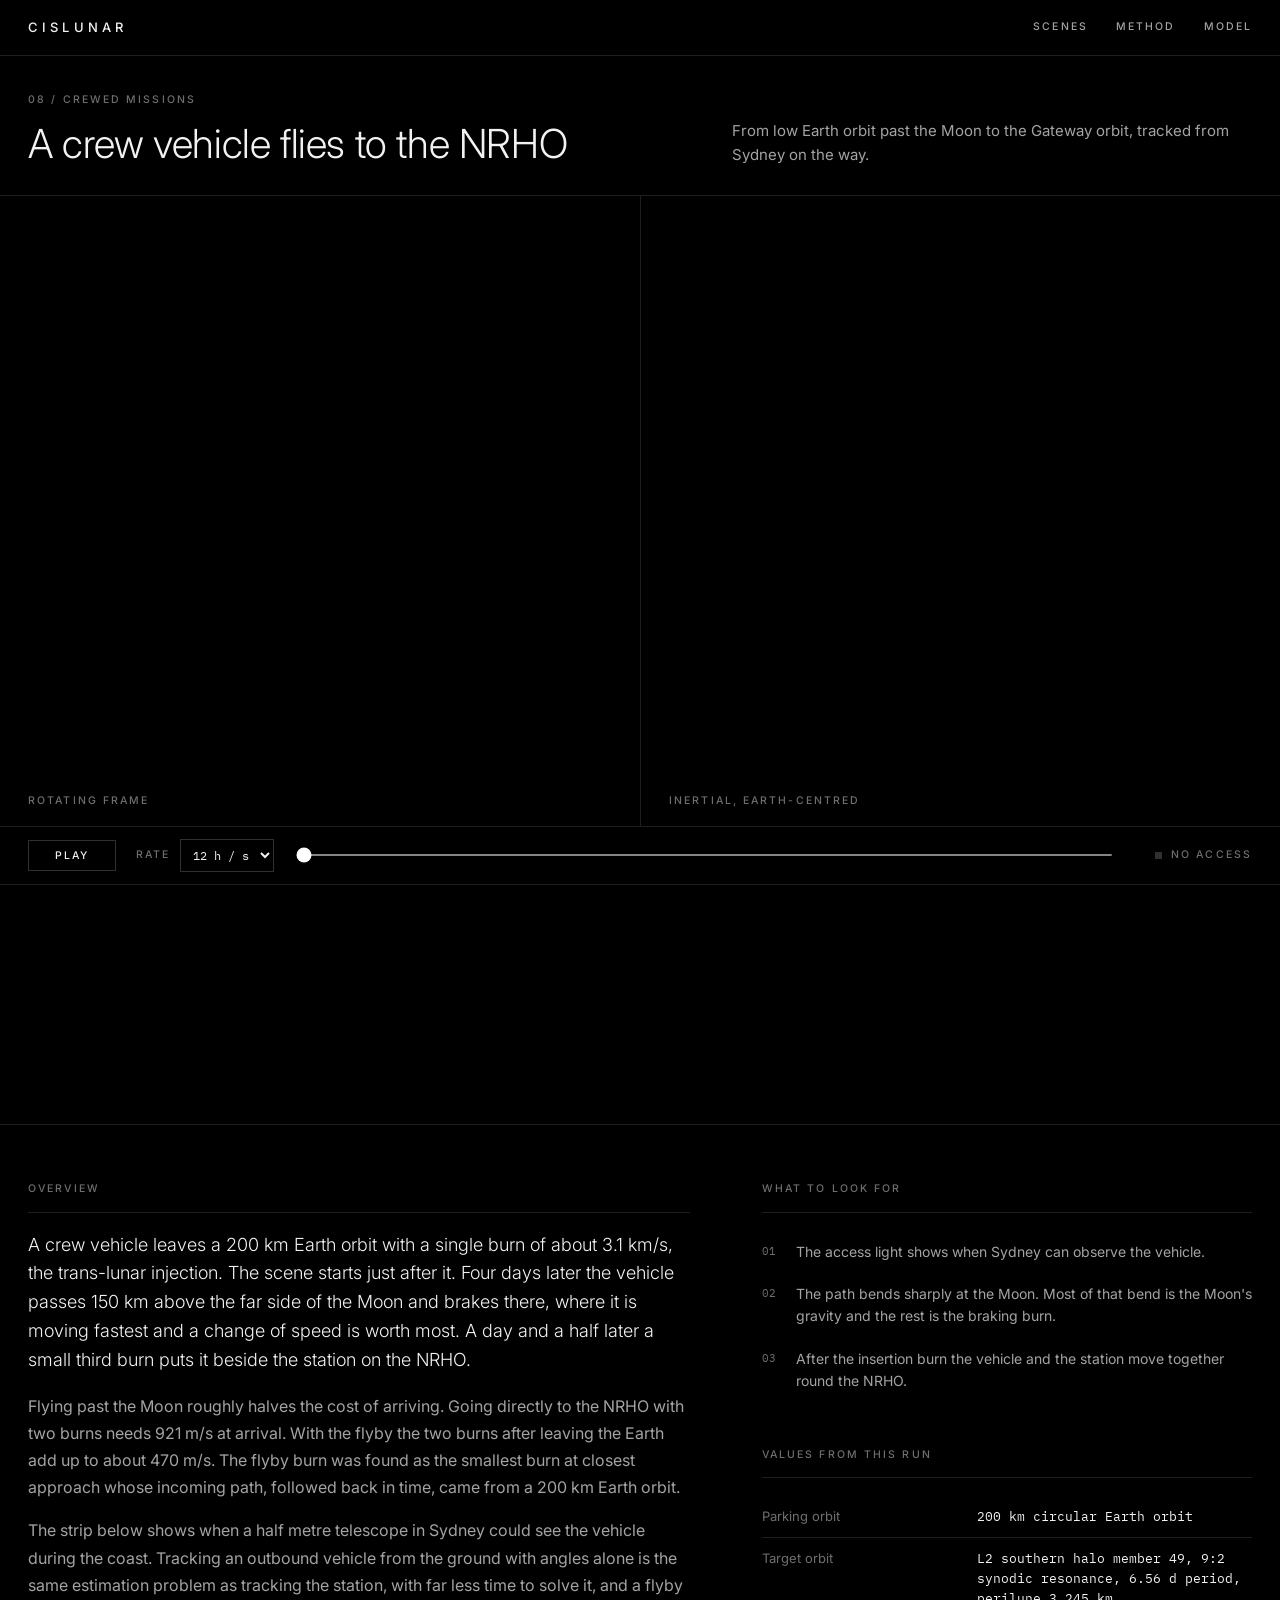
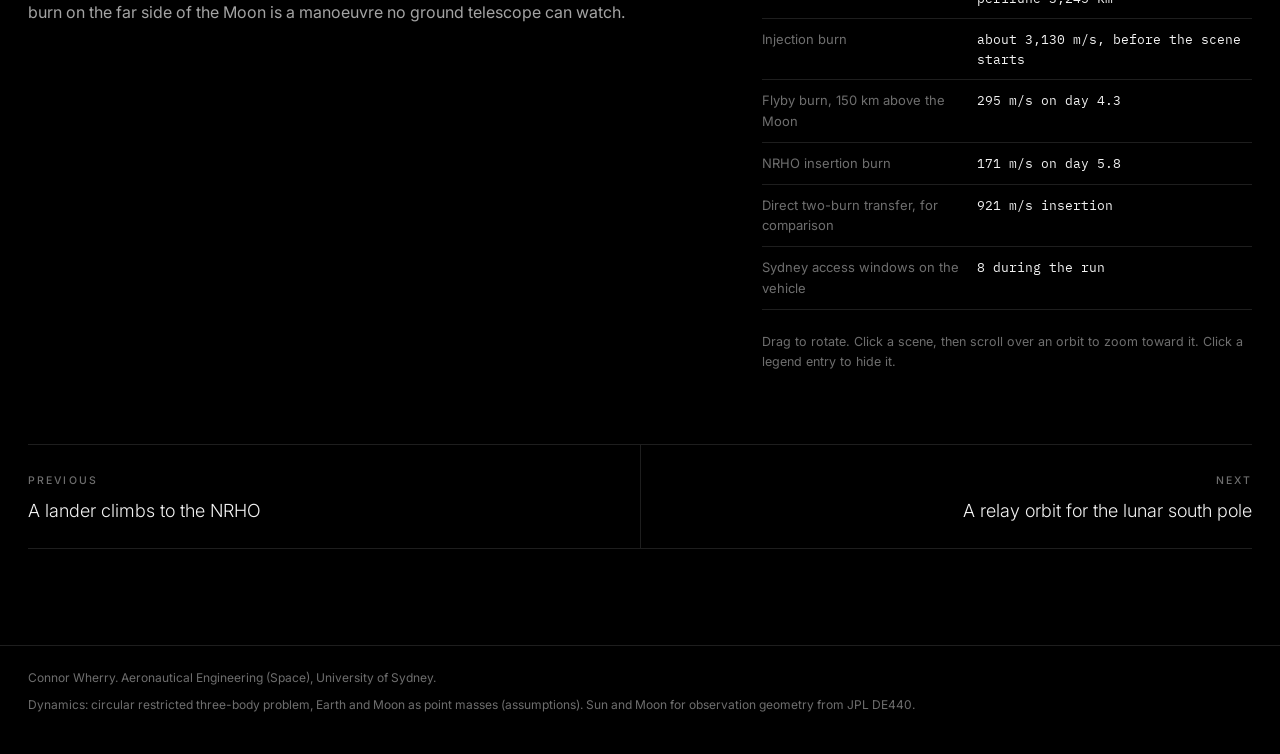
